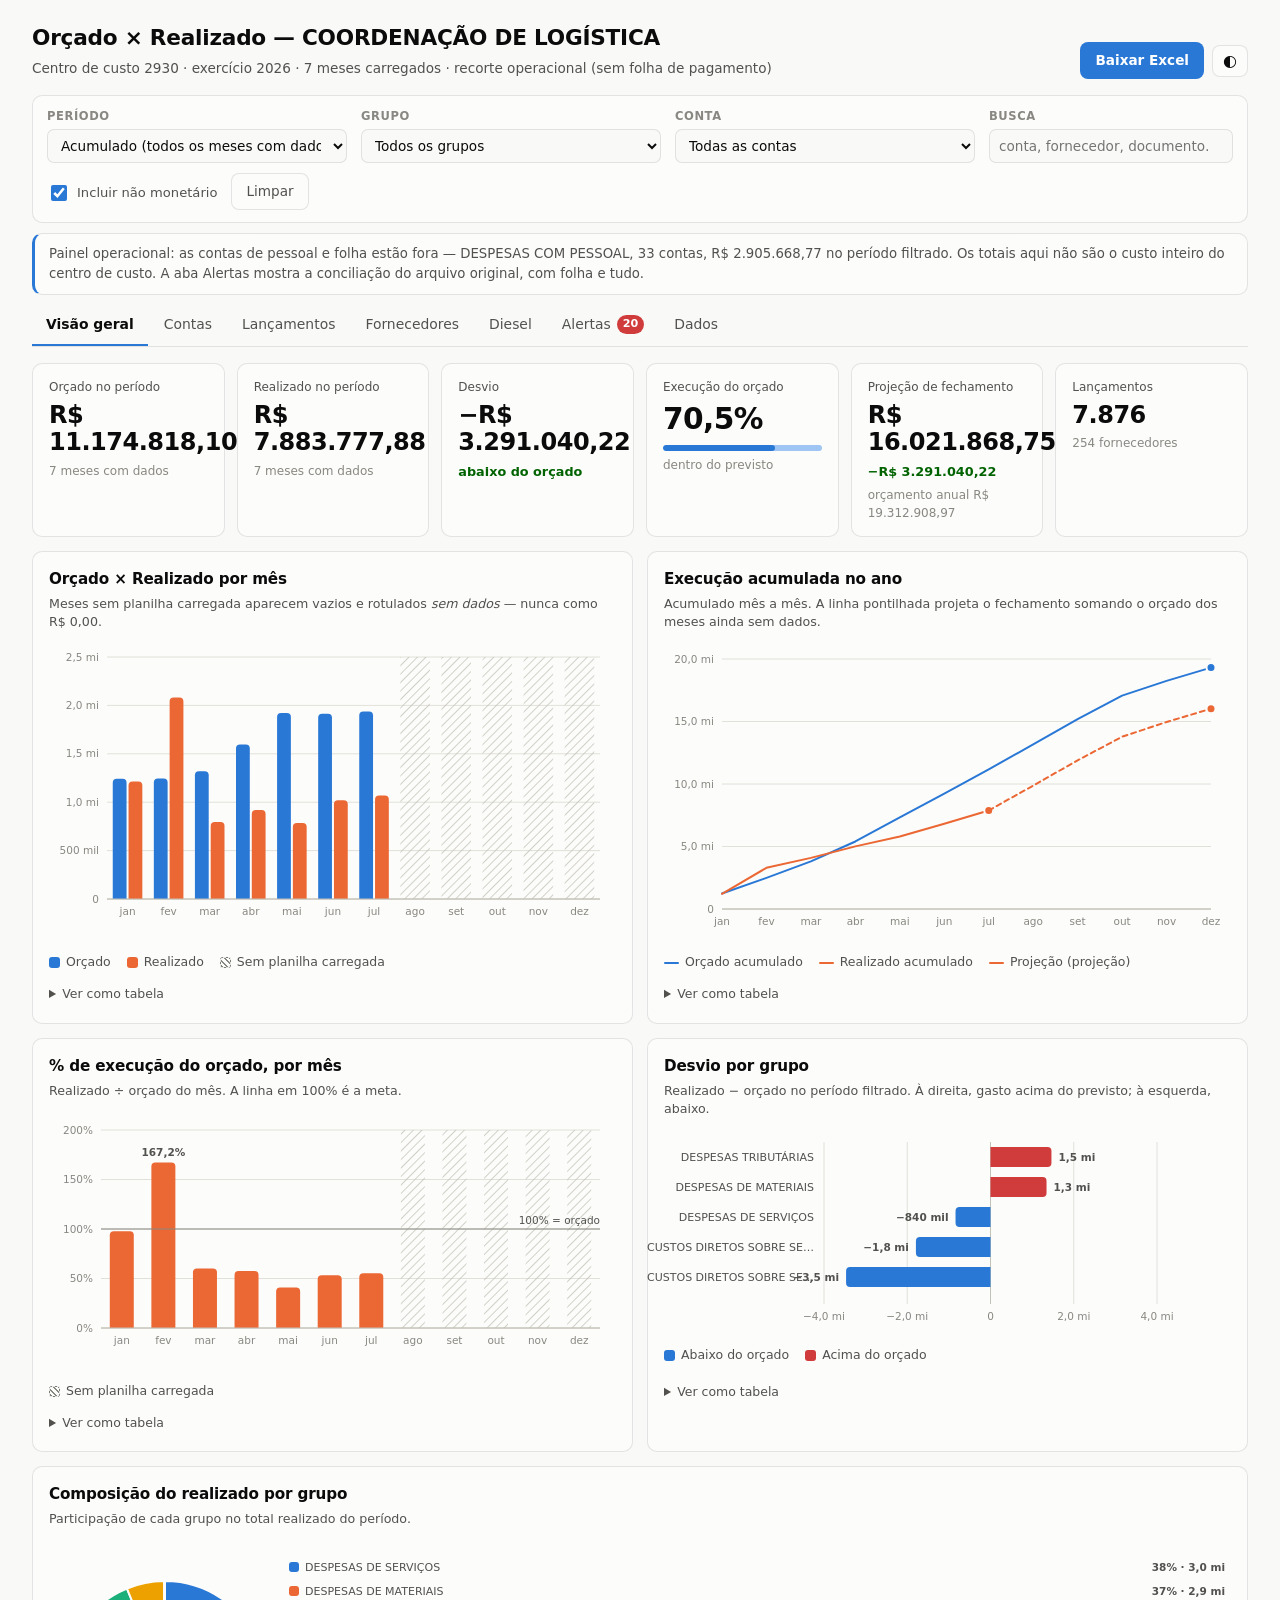
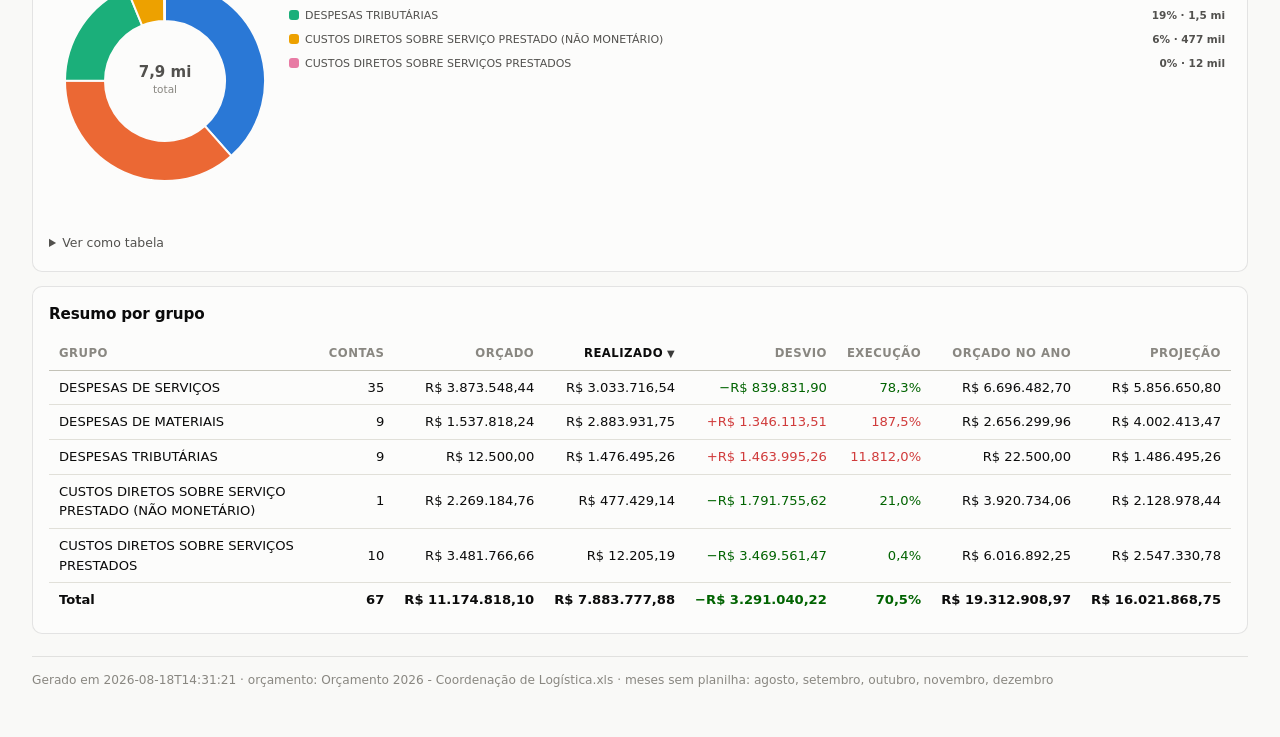
==== dashboard-completo.html @ 4af87758 "first commit" ====
<!doctype html>
<html lang="pt-BR">
<head>
<meta charset="utf-8">
<meta name="viewport" content="width=device-width, initial-scale=1">
<title>Orçado × Realizado — Coordenação de Logística</title>
<style>
/* ==========================================================================
   Dashboard Orçado × Realizado — CC 2930
   Paleta validada com o validador de dataviz (categórico 6 slots, claro e
   escuro). Não trocar hex sem revalidar: a ORDEM dos slots é o mecanismo de
   segurança para daltonismo, não escolha estética.
   ========================================================================== */

/* -------------------------------------------------- tokens: claro (base) */
:root {
  color-scheme: light;

  --superficie:        #fcfcfb;   /* superfície do gráfico / cartão */
  --plano:             #f9f9f7;   /* plano da página */
  --tinta:             #0b0b0b;
  --tinta-2:           #52514e;
  --tinta-fraca:       #898781;
  --grade:             #e1e0d9;
  --eixo:              #c3c2b7;
  --borda:             rgba(11, 11, 11, 0.10);
  --realce:            rgba(11, 11, 11, 0.04);

  /* categórico — ordem fixa, nunca ciclada */
  --serie-1: #2a78d6;   /* azul     — Orçado */
  --serie-2: #eb6834;   /* laranja  — Realizado */
  --serie-3: #1baf7a;   /* água */
  --serie-4: #eda100;   /* amarelo */
  --serie-5: #e87ba4;   /* magenta */
  --serie-6: #008300;   /* verde */

  /* divergente: azul (abaixo do orçado) ↔ vermelho (acima), cinza no meio */
  --div-frio-forte:  #184f95;
  --div-frio:        #2a78d6;
  --div-frio-fraco:  #9ec5f4;
  --div-neutro:      #f0efec;
  --div-quente-fraco:#f0a3a3;
  --div-quente:      #d03b3b;
  --div-quente-forte:#8f2020;

  /* status — fixo, nunca tematizado, sempre com ícone + rótulo */
  --bom:      #0ca30c;
  --atencao:  #fab219;
  --serio:    #ec835a;
  --critico:  #d03b3b;
  --texto-bom: #006300;

  --raio: 10px;
  --sans: system-ui, -apple-system, "Segoe UI", sans-serif;
}

/* -------------------------------------------------- tokens: escuro */
/* Passos próprios para a superfície escura — não é inversão automática. */
@media (prefers-color-scheme: dark) {
  :root:not([data-theme="light"]) {
    color-scheme: dark;

    --superficie:  #1a1a19;
    --plano:       #0d0d0d;
    --tinta:       #ffffff;
    --tinta-2:     #c3c2b7;
    --tinta-fraca: #898781;
    --grade:       #2c2c2a;
    --eixo:        #383835;
    --borda:       rgba(255, 255, 255, 0.10);
    --realce:      rgba(255, 255, 255, 0.06);

    --serie-1: #3987e5;
    --serie-2: #d95926;
    --serie-3: #199e70;
    --serie-4: #c98500;
    --serie-5: #d55181;
    --serie-6: #008300;

    --div-frio-forte:  #86b6ef;
    --div-frio:        #3987e5;
    --div-frio-fraco:  #184f95;
    --div-neutro:      #383835;
    --div-quente-fraco:#7a2626;
    --div-quente:      #d03b3b;
    --div-quente-forte:#f0a3a3;

    --texto-bom: #0ca30c;
  }
}

:root[data-theme="dark"] {
  color-scheme: dark;

  --superficie:  #1a1a19;
  --plano:       #0d0d0d;
  --tinta:       #ffffff;
  --tinta-2:     #c3c2b7;
  --tinta-fraca: #898781;
  --grade:       #2c2c2a;
  --eixo:        #383835;
  --borda:       rgba(255, 255, 255, 0.10);
  --realce:      rgba(255, 255, 255, 0.06);

  --serie-1: #3987e5;
  --serie-2: #d95926;
  --serie-3: #199e70;
  --serie-4: #c98500;
  --serie-5: #d55181;
  --serie-6: #008300;

  --div-frio-forte:  #86b6ef;
  --div-frio:        #3987e5;
  --div-frio-fraco:  #184f95;
  --div-neutro:      #383835;
  --div-quente-fraco:#7a2626;
  --div-quente:      #d03b3b;
  --div-quente-forte:#f0a3a3;

  --texto-bom: #0ca30c;
}

/* -------------------------------------------------- base */
* { box-sizing: border-box; }

html { -webkit-text-size-adjust: 100%; }

body {
  margin: 0;
  padding: 0 clamp(12px, 3vw, 32px) 48px;
  background: var(--plano);
  color: var(--tinta);
  font-family: var(--sans);
  font-size: 15px;
  line-height: 1.5;
}

h1, h2, h3 { margin: 0; font-weight: 600; letter-spacing: -0.01em; }
h1 { font-size: 1.35rem; }
h2 { font-size: 0.95rem; }

code {
  font-family: ui-monospace, "Cascadia Code", Consolas, monospace;
  font-size: 0.88em;
  background: var(--realce);
  padding: 0.1em 0.35em;
  border-radius: 4px;
}

/* -------------------------------------------------- topo */
.topo {
  display: flex;
  align-items: flex-end;
  justify-content: space-between;
  gap: 16px;
  flex-wrap: wrap;
  padding: 22px 0 16px;
}

.subtitulo {
  margin: 4px 0 0;
  color: var(--tinta-2);
  font-size: 0.85rem;
}

.topo-acoes { display: flex; gap: 8px; align-items: center; }

/* -------------------------------------------------- botões */
.botao {
  font: inherit;
  font-size: 0.85rem;
  padding: 7px 14px;
  border-radius: 8px;
  border: 1px solid var(--borda);
  background: var(--superficie);
  color: var(--tinta);
  cursor: pointer;
  transition: background 0.12s, border-color 0.12s;
}
.botao:hover { background: var(--realce); }
.botao:focus-visible { outline: 2px solid var(--serie-1); outline-offset: 2px; }

.botao-primario {
  background: var(--serie-1);
  border-color: transparent;
  color: #fff;
  font-weight: 550;
}
.botao-primario:hover { filter: brightness(1.08); background: var(--serie-1); }

.botao-discreto { color: var(--tinta-2); }

.botao-icone {
  padding: 7px 10px;
  font-size: 1rem;
  line-height: 1;
}

/* -------------------------------------------------- filtros: uma linha, acima de tudo */
.filtros {
  display: flex;
  flex-wrap: wrap;
  align-items: flex-end;
  gap: 10px 14px;
  padding: 12px 14px;
  background: var(--superficie);
  border: 1px solid var(--borda);
  border-radius: var(--raio);
  margin-bottom: 10px;
}

.filtro { display: flex; flex-direction: column; gap: 4px; min-width: 0; }

.filtro > span {
  font-size: 0.72rem;
  text-transform: uppercase;
  letter-spacing: 0.05em;
  color: var(--tinta-fraca);
  font-weight: 600;
}

.filtro select,
.filtro input[type="search"] {
  font: inherit;
  font-size: 0.85rem;
  padding: 6px 9px;
  min-height: 34px;
  border-radius: 7px;
  border: 1px solid var(--borda);
  background: var(--plano);
  color: var(--tinta);
  max-width: 300px;
}
.filtro select:focus-visible,
.filtro input:focus-visible { outline: 2px solid var(--serie-1); outline-offset: 1px; }

.filtro-busca { flex: 1 1 200px; }
.filtro-busca input { width: 100%; max-width: none; }

.filtro-caixa {
  flex-direction: row;
  align-items: center;
  gap: 7px;
  min-height: 34px;
  cursor: pointer;
}
.filtro-caixa span {
  text-transform: none;
  letter-spacing: 0;
  font-size: 0.82rem;
  font-weight: 450;
  color: var(--tinta-2);
}
.filtro-caixa input { width: 16px; height: 16px; accent-color: var(--serie-1); }

.aviso-filtro {
  margin: 0 0 10px;
  padding: 8px 12px;
  border-radius: 8px;
  border: 1px solid var(--borda);
  border-left: 3px solid var(--atencao);
  background: var(--superficie);
  color: var(--tinta-2);
  font-size: 0.82rem;
}

/* -------------------------------------------------- abas */
.abas {
  display: flex;
  gap: 2px;
  overflow-x: auto;
  border-bottom: 1px solid var(--borda);
  margin-bottom: 16px;
  scrollbar-width: thin;
}

.aba {
  font: inherit;
  font-size: 0.87rem;
  padding: 9px 14px;
  border: none;
  border-bottom: 2px solid transparent;
  background: none;
  color: var(--tinta-2);
  cursor: pointer;
  white-space: nowrap;
  display: inline-flex;
  align-items: center;
  gap: 6px;
}
.aba:hover { color: var(--tinta); background: var(--realce); }
.aba[aria-selected="true"] {
  color: var(--tinta);
  font-weight: 600;
  border-bottom-color: var(--serie-1);
}
.aba:focus-visible { outline: 2px solid var(--serie-1); outline-offset: -2px; }

.pilula {
  font-size: 0.7rem;
  font-weight: 600;
  padding: 1px 6px;
  border-radius: 999px;
  background: var(--critico);
  color: #fff;
  line-height: 1.5;
}
.pilula:empty { display: none; }

/* -------------------------------------------------- cartões e grade */
.grade { display: grid; gap: 14px; margin-bottom: 14px; }
.grade-2 { grid-template-columns: repeat(auto-fit, minmax(420px, 1fr)); }

@media (max-width: 900px) {
  .grade-2 { grid-template-columns: 1fr; }
}

.cartao {
  margin: 0 0 14px;
  padding: 16px;
  background: var(--superficie);
  border: 1px solid var(--borda);
  border-radius: var(--raio);
  min-width: 0;
}
.grade .cartao { margin-bottom: 0; }
.cartao-largo { grid-column: 1 / -1; }

.cartao figcaption { margin-bottom: 12px; }

.legenda-texto {
  margin: 4px 0 0;
  color: var(--tinta-2);
  font-size: 0.79rem;
  line-height: 1.45;
}

.nota {
  margin: 0 0 14px;
  padding: 10px 14px;
  border-radius: var(--raio);
  border: 1px solid var(--borda);
  border-left: 3px solid var(--atencao);
  background: var(--superficie);
  color: var(--tinta-2);
  font-size: 0.83rem;
}

/* -------------------------------------------------- KPIs */
.kpis {
  display: grid;
  grid-template-columns: repeat(auto-fit, minmax(178px, 1fr));
  gap: 12px;
  margin-bottom: 14px;
}

.kpi {
  padding: 14px 16px;
  background: var(--superficie);
  border: 1px solid var(--borda);
  border-radius: var(--raio);
}

.kpi-rotulo {
  font-size: 0.75rem;
  color: var(--tinta-2);
  margin-bottom: 6px;
}

/* figuras proporcionais em número grande — tabular-nums só em colunas */
.kpi-valor {
  font-size: 1.5rem;
  font-weight: 600;
  letter-spacing: -0.02em;
  line-height: 1.15;
}
.kpi-valor .unidade { font-size: 0.72em; font-weight: 500; color: var(--tinta-2); }

.kpi-nota { font-size: 0.75rem; color: var(--tinta-fraca); margin-top: 5px; }

.kpi-delta { font-size: 0.8rem; font-weight: 600; margin-top: 5px; }
.kpi-delta.bom  { color: var(--texto-bom); }
.kpi-delta.ruim { color: var(--critico); }

.kpi-destaque .kpi-valor { font-size: 1.85rem; }

.kpis-compacto .kpi-valor { font-size: 1.25rem; }

/* medidor: trilha é passo mais claro da mesma rampa */
.medidor {
  margin-top: 9px;
  height: 6px;
  border-radius: 999px;
  background: var(--div-frio-fraco);
  overflow: hidden;
}
.medidor > i {
  display: block;
  height: 100%;
  border-radius: 999px;
  background: var(--serie-1);
}
.medidor.acima > i { background: var(--critico); }

/* -------------------------------------------------- gráficos */
.grafico { width: 100%; min-height: 240px; }
.grafico svg { display: block; width: 100%; height: auto; overflow: visible; }
.grafico-alto { min-height: 420px; }

.g-titulo-eixo { font-size: 10px; fill: var(--tinta-fraca); }
.g-tick { font-size: 10.5px; fill: var(--tinta-fraca); }
.g-tick-forte { font-size: 10.5px; fill: var(--tinta-2); }
.g-valor { font-size: 10.5px; fill: var(--tinta-2); font-weight: 600; }
.g-rotulo { font-size: 11px; fill: var(--tinta-2); }

/* grade e eixos: hairline sólido, um passo fora da superfície, recessivos */
.g-grade { stroke: var(--grade); stroke-width: 1; }
.g-eixo  { stroke: var(--eixo);  stroke-width: 1; }
.g-meta  { stroke: var(--tinta-fraca); stroke-width: 1; }

.g-marca { transition: opacity 0.1s; }
.g-alvo { cursor: pointer; }
.g-alvo:hover .g-marca,
.g-alvo:focus-visible .g-marca { opacity: 0.78; }
.g-alvo:focus-visible { outline: 2px solid var(--serie-1); outline-offset: 1px; }

/* legenda: retângulo para barras/áreas, traço para linhas */
.g-legenda {
  display: flex;
  flex-wrap: wrap;
  gap: 6px 16px;
  margin-top: 10px;
  font-size: 0.78rem;
  color: var(--tinta-2);
}
.g-legenda-item { display: inline-flex; align-items: center; gap: 6px; }
.g-legenda-marca { width: 11px; height: 11px; border-radius: 3px; flex: none; }
.g-legenda-marca.linha { height: 2px; width: 15px; border-radius: 2px; }
.g-legenda-marca.hachura {
  background-image: repeating-linear-gradient(45deg,
    var(--tinta-fraca) 0 1.5px, transparent 1.5px 4px);
  border: 1px solid var(--borda);
}

.g-vazio {
  display: grid;
  place-items: center;
  min-height: 200px;
  color: var(--tinta-fraca);
  font-size: 0.85rem;
  text-align: center;
}

/* -------------------------------------------------- tooltip */
.dica {
  position: fixed;
  z-index: 50;
  pointer-events: none;
  opacity: 0;
  transition: opacity 0.1s;
  max-width: 300px;
  padding: 8px 11px;
  border-radius: 8px;
  border: 1px solid var(--borda);
  background: var(--superficie);
  color: var(--tinta);
  box-shadow: 0 4px 16px rgba(0, 0, 0, 0.16);
  font-size: 0.8rem;
  line-height: 1.45;
}
.dica.visivel { opacity: 1; }
.dica-titulo {
  font-weight: 600;
  margin-bottom: 4px;
  color: var(--tinta);
}
.dica-linha {
  display: flex;
  align-items: baseline;
  gap: 7px;
  white-space: nowrap;
}
/* valor lidera, rótulo segue */
.dica-valor {
  font-weight: 600;
  font-variant-numeric: tabular-nums;
  color: var(--tinta);
}
.dica-serie { color: var(--tinta-2); font-size: 0.94em; }
.dica-chave { width: 13px; height: 2px; border-radius: 2px; flex: none; }
.dica-nota { color: var(--tinta-fraca); font-size: 0.92em; margin-top: 3px; }

/* -------------------------------------------------- tabelas */
.tabela-rolagem { overflow-x: auto; max-width: 100%; }

table.dados {
  width: 100%;
  border-collapse: collapse;
  font-size: 0.82rem;
}

table.dados th,
table.dados td {
  padding: 7px 10px;
  text-align: left;
  border-bottom: 1px solid var(--grade);
  white-space: nowrap;
}

table.dados thead th {
  position: sticky;
  top: 0;
  z-index: 1;
  background: var(--superficie);
  border-bottom: 1px solid var(--eixo);
  font-size: 0.73rem;
  text-transform: uppercase;
  letter-spacing: 0.04em;
  color: var(--tinta-fraca);
  font-weight: 600;
}

table.dados th.ordenavel { cursor: pointer; user-select: none; }
table.dados th.ordenavel:hover { color: var(--tinta); }
table.dados th.ordenada { color: var(--tinta); }
table.dados th .seta { font-size: 0.85em; opacity: 0.8; }

table.dados td.num,
table.dados th.num {
  text-align: right;
  font-variant-numeric: tabular-nums;
}

table.dados td.texto { white-space: normal; min-width: 190px; }

table.dados tbody tr:hover { background: var(--realce); }

table.dados tr.grupo td { font-weight: 600; background: var(--realce); }
table.dados tfoot td {
  font-weight: 600;
  border-top: 1px solid var(--eixo);
  border-bottom: none;
  background: var(--superficie);
}

.acima { color: var(--critico); }
.abaixo { color: var(--texto-bom); }
.neutro { color: var(--tinta-fraca); }

.marca-status { display: inline-flex; align-items: center; gap: 5px; white-space: nowrap; }
.marca-status::before { font-size: 0.9em; line-height: 1; }
.marca-status.ok    { color: var(--texto-bom); }
.marca-status.ok::before { content: "✓"; }
.marca-status.falha { color: var(--critico); }
.marca-status.falha::before { content: "✕"; }
.marca-status.aviso { color: var(--serio); }
.marca-status.aviso::before { content: "▲"; }

.vazio-tabela {
  padding: 20px;
  text-align: center;
  color: var(--tinta-fraca);
  font-size: 0.85rem;
}

/* -------------------------------------------------- tabela alternativa (relevo de contraste) */
.tabela-alternativa { margin-top: 10px; }
.tabela-alternativa > summary {
  cursor: pointer;
  font-size: 0.78rem;
  color: var(--tinta-2);
  padding: 3px 0;
}
.tabela-alternativa > summary:hover { color: var(--tinta); }
.tabela-alternativa[open] > summary { margin-bottom: 8px; }
.tabela-alternativa .tabela-rolagem { max-height: 320px; overflow-y: auto; }

/* -------------------------------------------------- paginação */
.paginacao {
  display: flex;
  align-items: center;
  gap: 8px;
  flex-wrap: wrap;
  margin-top: 12px;
  font-size: 0.8rem;
  color: var(--tinta-2);
}
.paginacao button {
  font: inherit;
  font-size: 0.8rem;
  padding: 4px 10px;
  border-radius: 6px;
  border: 1px solid var(--borda);
  background: var(--plano);
  color: var(--tinta);
  cursor: pointer;
}
.paginacao button:hover:not(:disabled) { background: var(--realce); }
.paginacao button:disabled { opacity: 0.45; cursor: default; }

/* -------------------------------------------------- upload */
.area-solta {
  display: grid;
  place-items: center;
  gap: 4px;
  padding: 30px 20px;
  border: 2px dashed var(--eixo);
  border-radius: var(--raio);
  background: var(--plano);
  cursor: pointer;
  text-align: center;
  transition: border-color 0.12s, background 0.12s;
}
.area-solta p { margin: 0; }
.area-solta:hover,
.area-solta:focus-visible,
.area-solta.ativa {
  border-color: var(--serie-1);
  background: var(--realce);
  outline: none;
}

.retorno { margin-top: 12px; display: grid; gap: 7px; }
.retorno:empty { display: none; }

.retorno-item {
  padding: 8px 12px;
  border-radius: 8px;
  border: 1px solid var(--borda);
  border-left: 3px solid var(--eixo);
  background: var(--plano);
  font-size: 0.82rem;
}
.retorno-item.ok    { border-left-color: var(--bom); }
.retorno-item.falha { border-left-color: var(--critico); }
.retorno-item.aviso { border-left-color: var(--atencao); }

.acoes-linha { display: flex; gap: 8px; flex-wrap: wrap; margin-top: 12px; }

.passos { margin: 0; padding-left: 20px; color: var(--tinta-2); font-size: 0.85rem; }
.passos li { margin-bottom: 6px; }

/* -------------------------------------------------- rodapé */
.rodape {
  margin-top: 22px;
  padding-top: 14px;
  border-top: 1px solid var(--borda);
  color: var(--tinta-fraca);
  font-size: 0.76rem;
}

/* -------------------------------------------------- impressão / forced-colors */
@media print {
  body { background: #fff; padding: 0; }
  .filtros, .abas, .topo-acoes, .paginacao, .area-solta, .acoes-linha { display: none; }
  .cartao { break-inside: avoid; border-color: #ccc; }
  section[hidden] { display: none !important; }
}

@media (forced-colors: active) {
  .cartao, .kpi, .filtros { border: 1px solid CanvasText; }
  .g-marca { forced-color-adjust: none; }
}

@media (prefers-reduced-motion: reduce) {
  * { transition: none !important; }
}

/* nota fixa do recorte operacional — precisa ser lida, não ignorada */
.nota-recorte {
  border-left-color: var(--serie-1);
  margin-bottom: 10px;
}

</style>
</head>
<body>

<header class="topo">
  <div class="topo-texto">
    <h1 id="titulo">Orçado × Realizado</h1>
    <p class="subtitulo" id="subtitulo">Carregando…</p>
  </div>
  <div class="topo-acoes">
    <button type="button" id="btn-excel" class="botao botao-primario">Baixar Excel</button>
    <button type="button" id="btn-tema" class="botao botao-icone" aria-label="Alternar tema claro/escuro" title="Alternar tema">◐</button>
  </div>
</header>

<!-- Uma única linha de filtros, acima de tudo o que ela recorta. -->
<div class="filtros" role="group" aria-label="Filtros">
  <label class="filtro">
    <span>Período</span>
    <select id="f-periodo"></select>
  </label>
  <label class="filtro">
    <span>Grupo</span>
    <select id="f-grupo"><option value="">Todos os grupos</option></select>
  </label>
  <label class="filtro">
    <span>Conta</span>
    <select id="f-conta"><option value="">Todas as contas</option></select>
  </label>
  <label class="filtro filtro-busca">
    <span>Busca</span>
    <input type="search" id="f-busca" placeholder="conta, fornecedor, documento…">
  </label>
  <label class="filtro filtro-caixa">
    <input type="checkbox" id="f-nao-monetario" checked>
    <span>Incluir não monetário</span>
  </label>
  <button type="button" id="btn-limpar" class="botao botao-discreto">Limpar</button>
</div>

<p class="nota nota-recorte" id="nota-recorte" hidden></p>
<p class="aviso-filtro" id="aviso-filtro" hidden></p>

<nav class="abas" role="tablist" aria-label="Seções do dashboard">
  <button role="tab" class="aba" id="aba-visao" aria-controls="painel-visao" aria-selected="true">Visão geral</button>
  <button role="tab" class="aba" id="aba-contas" aria-controls="painel-contas" aria-selected="false">Contas</button>
  <button role="tab" class="aba" id="aba-lancamentos" aria-controls="painel-lancamentos" aria-selected="false">Lançamentos</button>
  <button role="tab" class="aba" id="aba-fornecedores" aria-controls="painel-fornecedores" aria-selected="false">Fornecedores</button>
  <button role="tab" class="aba" id="aba-diesel" aria-controls="painel-diesel" aria-selected="false">Diesel</button>
  <button role="tab" class="aba" id="aba-alertas" aria-controls="painel-alertas" aria-selected="false">Alertas <span class="pilula" id="pilula-alertas"></span></button>
  <button role="tab" class="aba" id="aba-dados" aria-controls="painel-dados" aria-selected="false">Dados</button>
</nav>

<main>

<!-- ───────────────────────────── VISÃO GERAL ───────────────────────────── -->
<section role="tabpanel" id="painel-visao" aria-labelledby="aba-visao">
  <div class="kpis" id="kpis"></div>

  <div class="grade grade-2">
    <figure class="cartao">
      <figcaption>
        <h2>Orçado × Realizado por mês</h2>
        <p class="legenda-texto">Meses sem planilha carregada aparecem vazios e rotulados <em>sem dados</em> — nunca como R$ 0,00.</p>
      </figcaption>
      <div class="grafico" id="g-mensal"></div>
      <details class="tabela-alternativa"><summary>Ver como tabela</summary><div id="t-g-mensal"></div></details>
    </figure>

    <figure class="cartao">
      <figcaption>
        <h2>Execução acumulada no ano</h2>
        <p class="legenda-texto">Acumulado mês a mês. A linha pontilhada projeta o fechamento somando o orçado dos meses ainda sem dados.</p>
      </figcaption>
      <div class="grafico" id="g-acumulado"></div>
      <details class="tabela-alternativa"><summary>Ver como tabela</summary><div id="t-g-acumulado"></div></details>
    </figure>

    <figure class="cartao">
      <figcaption>
        <h2>% de execução do orçado, por mês</h2>
        <p class="legenda-texto">Realizado ÷ orçado do mês. A linha em 100% é a meta.</p>
      </figcaption>
      <div class="grafico" id="g-execucao"></div>
      <details class="tabela-alternativa"><summary>Ver como tabela</summary><div id="t-g-execucao"></div></details>
    </figure>

    <figure class="cartao">
      <figcaption>
        <h2>Desvio por grupo</h2>
        <p class="legenda-texto">Realizado − orçado no período filtrado. À direita, gasto acima do previsto; à esquerda, abaixo.</p>
      </figcaption>
      <div class="grafico" id="g-desvio-grupo"></div>
      <details class="tabela-alternativa"><summary>Ver como tabela</summary><div id="t-g-desvio-grupo"></div></details>
    </figure>

    <figure class="cartao cartao-largo">
      <figcaption>
        <h2>Composição do realizado por grupo</h2>
        <p class="legenda-texto">Participação de cada grupo no total realizado do período.</p>
      </figcaption>
      <div class="grafico" id="g-composicao"></div>
      <details class="tabela-alternativa"><summary>Ver como tabela</summary><div id="t-g-composicao"></div></details>
    </figure>
  </div>

  <figure class="cartao">
    <figcaption><h2>Resumo por grupo</h2></figcaption>
    <div class="tabela-rolagem" id="t-grupos"></div>
  </figure>
</section>

<!-- ───────────────────────────── CONTAS ───────────────────────────── -->
<section role="tabpanel" id="painel-contas" aria-labelledby="aba-contas" hidden>
  <div class="grade grade-2">
    <figure class="cartao">
      <figcaption>
        <h2>Maiores contas: realizado × orçado</h2>
        <p class="legenda-texto">As 15 contas com maior realizado no período.</p>
      </figcaption>
      <div class="grafico" id="g-top-contas"></div>
      <details class="tabela-alternativa"><summary>Ver como tabela</summary><div id="t-g-top-contas"></div></details>
    </figure>

    <figure class="cartao">
      <figcaption>
        <h2>Concentração do gasto (Pareto)</h2>
        <p class="legenda-texto">Participação de cada conta e o acumulado — mostra quantas contas explicam a maior parte do gasto.</p>
      </figcaption>
      <div class="grafico" id="g-pareto"></div>
      <details class="tabela-alternativa"><summary>Ver como tabela</summary><div id="t-g-pareto"></div></details>
    </figure>
  </div>

  <figure class="cartao">
    <figcaption>
      <h2>Execução mês a mês, por conta</h2>
      <p class="legenda-texto">Realizado ÷ orçado de cada mês. Azul abaixo do orçado, vermelho acima, cinza claro sem movimento; hachurado quando o mês não tem planilha.</p>
    </figcaption>
    <div class="grafico grafico-alto" id="g-heatmap"></div>
  </figure>

  <figure class="cartao">
    <figcaption>
      <h2>Orçado × Realizado por conta</h2>
      <p class="legenda-texto">Relatório principal. Clique no cabeçalho para ordenar.</p>
    </figcaption>
    <div class="tabela-rolagem" id="t-contas"></div>
  </figure>
</section>

<!-- ───────────────────────────── LANÇAMENTOS ───────────────────────────── -->
<section role="tabpanel" id="painel-lancamentos" aria-labelledby="aba-lancamentos" hidden>
  <div class="kpis kpis-compacto" id="kpis-lancamentos"></div>

  <div class="grade grade-2">
    <figure class="cartao">
      <figcaption>
        <h2>Lançamentos por tipo de documento</h2>
        <p class="legenda-texto">Valor por origem do lançamento no ERP.</p>
      </figcaption>
      <div class="grafico" id="g-tipos"></div>
      <details class="tabela-alternativa"><summary>Ver como tabela</summary><div id="t-g-tipos"></div></details>
    </figure>

    <figure class="cartao">
      <figcaption>
        <h2>Valor lançado por dia</h2>
        <p class="legenda-texto">Concentração ao longo do período — normalmente revela as datas de fechamento.</p>
      </figcaption>
      <div class="grafico" id="g-por-dia"></div>
      <details class="tabela-alternativa"><summary>Ver como tabela</summary><div id="t-g-por-dia"></div></details>
    </figure>
  </div>

  <figure class="cartao">
    <figcaption>
      <h2>Maiores lançamentos individuais</h2>
    </figcaption>
    <div class="tabela-rolagem" id="t-maiores-lancamentos"></div>
  </figure>

  <figure class="cartao">
    <figcaption>
      <h2>Lançamentos detalhados</h2>
      <p class="legenda-texto" id="contagem-lancamentos"></p>
    </figcaption>
    <div class="tabela-rolagem" id="t-lancamentos"></div>
    <div class="paginacao" id="paginacao-lancamentos"></div>
  </figure>
</section>

<!-- ───────────────────────────── FORNECEDORES ───────────────────────────── -->
<section role="tabpanel" id="painel-fornecedores" aria-labelledby="aba-fornecedores" hidden>
  <div class="kpis kpis-compacto" id="kpis-fornecedores"></div>

  <div class="grade grade-2">
    <figure class="cartao">
      <figcaption>
        <h2>Maiores fornecedores</h2>
        <p class="legenda-texto">Os 15 fornecedores com maior valor no período.</p>
      </figcaption>
      <div class="grafico" id="g-top-fornecedores"></div>
      <details class="tabela-alternativa"><summary>Ver como tabela</summary><div id="t-g-top-fornecedores"></div></details>
    </figure>

    <figure class="cartao">
      <figcaption>
        <h2>Concentração de fornecedores (Pareto)</h2>
        <p class="legenda-texto">Quantos fornecedores concentram a maior parte do valor pago.</p>
      </figcaption>
      <div class="grafico" id="g-pareto-fornecedores"></div>
      <details class="tabela-alternativa"><summary>Ver como tabela</summary><div id="t-g-pareto-fornecedores"></div></details>
    </figure>
  </div>

  <figure class="cartao">
    <figcaption><h2>Fornecedores</h2></figcaption>
    <div class="tabela-rolagem" id="t-fornecedores"></div>
  </figure>
</section>

<!-- ───────────────────────────── DIESEL ───────────────────────────── -->
<section role="tabpanel" id="painel-diesel" aria-labelledby="aba-diesel" hidden>
  <p class="nota" id="nota-diesel" hidden></p>
  <div class="kpis kpis-compacto" id="kpis-diesel"></div>

  <div class="grade grade-2">
    <figure class="cartao">
      <figcaption>
        <h2>Litros atendidos por mês</h2>
        <p class="legenda-texto">Cada requisição entra no mês do seu atendimento.</p>
      </figcaption>
      <div class="grafico" id="g-litros"></div>
      <details class="tabela-alternativa"><summary>Ver como tabela</summary><div id="t-g-litros"></div></details>
    </figure>

    <figure class="cartao">
      <figcaption>
        <h2>Custo por litro</h2>
        <p class="legenda-texto">Realizado de combustível (Óleo Diesel + Combustível) ÷ litros atendidos. Só nos meses que têm as duas informações.</p>
      </figcaption>
      <div class="grafico" id="g-preco-litro"></div>
      <details class="tabela-alternativa"><summary>Ver como tabela</summary><div id="t-g-preco-litro"></div></details>
    </figure>
  </div>

  <figure class="cartao">
    <figcaption><h2>Requisições de diesel</h2></figcaption>
    <div class="tabela-rolagem" id="t-diesel"></div>
    <div class="paginacao" id="paginacao-diesel"></div>
  </figure>
</section>

<!-- ───────────────────────────── ALERTAS ───────────────────────────── -->
<section role="tabpanel" id="painel-alertas" aria-labelledby="aba-alertas" hidden>
  <figure class="cartao">
    <figcaption>
      <h2>Realizado sem orçamento</h2>
      <p class="legenda-texto">Contas com gasto no período e nenhum valor orçado para os mesmos meses.</p>
    </figcaption>
    <div class="tabela-rolagem" id="t-sem-orcamento"></div>
  </figure>

  <figure class="cartao">
    <figcaption>
      <h2>Orçado sem realizado</h2>
      <p class="legenda-texto">Contas com orçamento reservado e execução praticamente nula — costuma indicar gasto classificado em outra conta.</p>
    </figcaption>
    <div class="tabela-rolagem" id="t-sem-realizado"></div>
  </figure>

  <figure class="cartao">
    <figcaption>
      <h2>Acima do orçado</h2>
      <p class="legenda-texto">Contas que passaram de 100% do orçado do período, ordenadas pelo excesso em reais.</p>
    </figcaption>
    <div class="tabela-rolagem" id="t-acima"></div>
  </figure>

  <figure class="cartao">
    <figcaption>
      <h2>Maior variação entre meses</h2>
      <p class="legenda-texto">Diferença entre o maior e o menor mês de cada conta, entre os meses com dados.</p>
    </figcaption>
    <div class="tabela-rolagem" id="t-variacao"></div>
  </figure>

  <figure class="cartao">
    <figcaption>
      <h2>Qualidade dos dados</h2>
      <p class="legenda-texto">Conciliação de cada planilha: total do centro de custo × soma das contas × soma dos lançamentos.</p>
    </figcaption>
    <div class="tabela-rolagem" id="t-qualidade"></div>
  </figure>
</section>

<!-- ───────────────────────────── DADOS ───────────────────────────── -->
<section role="tabpanel" id="painel-dados" aria-labelledby="aba-dados" hidden>
  <figure class="cartao">
    <figcaption>
      <h2>Adicionar planilhas</h2>
      <p class="legenda-texto">
        Arraste os <code>.xlsx</code> de <strong>inversão gerencial</strong> ou de <strong>consumo de diesel</strong>.
        Eles entram na análise na hora e ficam salvos neste navegador.
        Para que quem abrir o link também veja, coloque o arquivo em <code>planilhas/</code>,
        rode <code>python atualizar.py</code> e publique.
      </p>
    </figcaption>
    <div class="area-solta" id="area-solta" tabindex="0" role="button"
         aria-label="Selecionar planilhas para adicionar">
      <p><strong>Arraste aqui</strong> ou clique para escolher os arquivos</p>
      <p class="legenda-texto">Somente <code>.xlsx</code>. O orçamento (<code>.xls</code>) é lido pelo script <code>atualizar.py</code>.</p>
      <input type="file" id="entrada-arquivo" accept=".xlsx" multiple hidden>
    </div>
    <div id="retorno-upload" class="retorno" aria-live="polite"></div>
  </figure>

  <figure class="cartao">
    <figcaption>
      <h2>Planilhas carregadas</h2>
    </figcaption>
    <div class="tabela-rolagem" id="t-arquivos"></div>
    <div class="acoes-linha">
      <button type="button" id="btn-limpar-enviados" class="botao botao-discreto">Remover todos os arquivos enviados</button>
      <button type="button" id="btn-baixar-dados" class="botao botao-discreto">Baixar dados.js (para publicar)</button>
    </div>
  </figure>

  <figure class="cartao">
    <figcaption>
      <h2>Como publicar no GitHub Pages</h2>
    </figcaption>
    <ol class="passos">
      <li>Coloque as novas planilhas em <code>planilhas/inversoes/</code> (ou <code>planilhas/diesel/</code>).</li>
      <li>Rode <code>python atualizar.py</code>. Ele confere a conciliação e regrava <code>js/dados.js</code>.</li>
      <li><code>git add -A &amp;&amp; git commit -m "dados de agosto" &amp;&amp; git push</code>.</li>
      <li>No GitHub: <em>Settings → Pages → Source: branch main, pasta / (root)</em>.</li>
    </ol>
  </figure>
</section>

</main>

<footer class="rodape">
  <span id="rodape-texto"></span>
</footer>

<div class="dica" id="dica" role="tooltip" aria-hidden="true"></div>

<script>
// Gerado por atualizar.py — não edite à mão.
// 2026-08-18T14:31:21
window.DADOS = {"centroCusto":{"codigo":"2930","nome":"COORDENAÇÃO DE LOGÍSTICA"},"ano":2026,"arquivoOrcamento":"Orçamento 2026 - Coordenação de Logística.xls","grupos":[{"codigo":280,"nome":"CUSTOS DIRETOS SOBRE SERVIÇOS PRESTADOS","ordem":0,"naoMonetario":false},{"codigo":1650,"nome":"CUSTOS DIRETOS SOBRE SERVIÇO PRESTADO (NÃO MONETÁRIO)","ordem":1,"naoMonetario":true},{"codigo":710,"nome":"DESPESAS DE SERVIÇOS","ordem":3,"naoMonetario":false},{"codigo":1120,"nome":"DESPESAS DE MATERIAIS","ordem":4,"naoMonetario":false},{"codigo":1230,"nome":"DESPESAS FINANCEIRAS","ordem":5,"naoMonetario":false},{"codigo":1310,"nome":"DESPESAS TRIBUTÁRIAS","ordem":6,"naoMonetario":false}],"recorte":{"grupos":[410],"nomesGrupos":["DESPESAS COM PESSOAL"],"contas":[420,430,440,450,460,470,480,490,500,510,520,530,540,550,560,570,580,590,600,610,620,630,640,650,660,670,680,690,1360,1370,1460,1770,1860],"mantidas":[]},"contas":[{"cta":300,"nome":"Aluguel máquinas e equipamentos terceiro","grupo":280,"ordem":19,"naoMonetaria":false,"orcado":[0.0,0.0,0.0,0.0,0.0,0.0,0.0,0.0,0.0,0.0,0.0,0.0]},{"cta":310,"nome":"Combustível (BPF, Gasolina e Álcool)","grupo":280,"ordem":20,"naoMonetaria":false,"orcado":[0.0,0.0,0.0,0.0,0.0,0.0,0.0,0.0,0.0,0.0,0.0,0.0]},{"cta":320,"nome":"Conservação de obras","grupo":280,"ordem":21,"naoMonetaria":false,"orcado":[0.0,0.0,0.0,0.0,0.0,0.0,0.0,0.0,0.0,0.0,0.0,0.0]},{"cta":330,"nome":"Fretes e carretos","grupo":280,"ordem":22,"naoMonetaria":false,"orcado":[0.0,0.0,0.0,0.0,0.0,0.0,0.0,0.0,0.0,0.0,0.0,0.0]},{"cta":340,"nome":"Insumos","grupo":280,"ordem":23,"naoMonetaria":false,"orcado":[350.0,0.0,0.0,0.0,0.0,350.0,350.0,350.0,350.0,350.0,350.0,350.0]},{"cta":350,"nome":"Lubrificantes","grupo":280,"ordem":24,"naoMonetaria":false,"orcado":[100.0,300.0,100.0,200.0,200.0,200.0,200.0,200.0,200.0,200.0,200.0,200.0]},{"cta":360,"nome":"Material betuminoso","grupo":280,"ordem":25,"naoMonetaria":false,"orcado":[0.0,0.0,0.0,0.0,0.0,0.0,0.0,0.0,0.0,0.0,0.0,0.0]},{"cta":370,"nome":"Material técnico aplicado","grupo":280,"ordem":26,"naoMonetaria":false,"orcado":[0.0,0.0,0.0,0.0,0.0,0.0,0.0,0.0,0.0,0.0,0.0,0.0]},{"cta":380,"nome":"Óleo diesel","grupo":280,"ordem":27,"naoMonetaria":false,"orcado":[382781.8,381579.56,406649.56,501048.02,590771.29,600642.35,615944.08,624129.18,624129.18,589679.49,365493.52,328944.22]},{"cta":390,"nome":"Placas de sinalização","grupo":280,"ordem":28,"naoMonetaria":false,"orcado":[0.0,0.0,0.0,0.0,0.0,0.0,0.0,0.0,0.0,0.0,0.0,0.0]},{"cta":290,"nome":"Aluguel máquinas e equipamentos próprio (não monetária)","grupo":1650,"ordem":29,"naoMonetaria":true,"orcado":[249640.3,248856.23,265206.23,326770.45,385285.62,391723.27,401702.66,407040.77,407040.77,384573.58,238365.34,214528.84]},{"cta":730,"nome":"Água e esgoto","grupo":710,"ordem":65,"naoMonetaria":false,"orcado":[0.0,0.0,0.0,0.0,0.0,0.0,0.0,0.0,0.0,0.0,0.0,0.0]},{"cta":740,"nome":"Aluguel de veículos","grupo":710,"ordem":66,"naoMonetaria":false,"orcado":[0.0,0.0,0.0,0.0,0.0,0.0,0.0,0.0,0.0,0.0,0.0,0.0]},{"cta":750,"nome":"Aluguel e condomínio","grupo":710,"ordem":67,"naoMonetaria":false,"orcado":[0.0,0.0,0.0,0.0,0.0,0.0,0.0,0.0,0.0,0.0,0.0,0.0]},{"cta":760,"nome":"Aluguel de equipamentos","grupo":710,"ordem":68,"naoMonetaria":false,"orcado":[320.0,320.0,320.0,320.0,320.0,320.0,320.0,320.0,320.0,320.0,320.0,320.0]},{"cta":770,"nome":"Assessoria contábil","grupo":710,"ordem":69,"naoMonetaria":false,"orcado":[0.0,0.0,0.0,0.0,0.0,0.0,0.0,0.0,0.0,0.0,0.0,0.0]},{"cta":790,"nome":"Assessoria e informática","grupo":710,"ordem":71,"naoMonetaria":false,"orcado":[0.0,0.0,0.0,0.0,0.0,0.0,0.0,0.0,0.0,0.0,0.0,0.0]},{"cta":800,"nome":"Assessoria jurídica","grupo":710,"ordem":72,"naoMonetaria":false,"orcado":[0.0,0.0,0.0,0.0,0.0,0.0,0.0,0.0,0.0,0.0,0.0,0.0]},{"cta":820,"nome":"Combustível","grupo":710,"ordem":74,"naoMonetaria":false,"orcado":[216354.93,215675.4,229845.4,283201.05,333914.21,339493.5,348142.3,352768.67,352768.67,333297.1,206583.3,185925.0]},{"cta":830,"nome":"Condução e transporte de pessoal","grupo":710,"ordem":75,"naoMonetaria":false,"orcado":[0.0,0.0,0.0,0.0,0.0,0.0,0.0,0.0,0.0,0.0,0.0,0.0]},{"cta":840,"nome":"Cópias, encadernações e impressos","grupo":710,"ordem":76,"naoMonetaria":false,"orcado":[0.0,0.0,0.0,0.0,0.0,0.0,0.0,0.0,0.0,0.0,0.0,0.0]},{"cta":850,"nome":"Correios e malotes","grupo":710,"ordem":77,"naoMonetaria":false,"orcado":[0.0,0.0,0.0,0.0,0.0,0.0,0.0,0.0,0.0,0.0,0.0,0.0]},{"cta":860,"nome":"Cursos e treinamentos","grupo":710,"ordem":78,"naoMonetaria":false,"orcado":[0.0,2000.0,0.0,0.0,2000.0,2000.0,2000.0,2000.0,2000.0,2000.0,2000.0,2000.0]},{"cta":870,"nome":"Despesas judiciais e cartoriais","grupo":710,"ordem":79,"naoMonetaria":false,"orcado":[350.0,150.0,350.0,300.0,300.0,300.0,300.0,300.0,300.0,300.0,300.0,300.0]},{"cta":880,"nome":"Donativos e contribuições","grupo":710,"ordem":80,"naoMonetaria":false,"orcado":[0.0,0.0,0.0,0.0,0.0,0.0,0.0,0.0,0.0,0.0,0.0,0.0]},{"cta":890,"nome":"Energia elétrica","grupo":710,"ordem":81,"naoMonetaria":false,"orcado":[500.0,500.0,500.0,500.0,500.0,500.0,500.0,500.0,500.0,500.0,500.0,500.0]},{"cta":900,"nome":"Estacionamento","grupo":710,"ordem":82,"naoMonetaria":false,"orcado":[0.0,0.0,0.0,0.0,0.0,0.0,0.0,0.0,0.0,0.0,0.0,0.0]},{"cta":910,"nome":"Eventos e festividades","grupo":710,"ordem":83,"naoMonetaria":false,"orcado":[0.0,0.0,0.0,0.0,0.0,0.0,0.0,0.0,0.0,0.0,0.0,0.0]},{"cta":930,"nome":"Fretes e carretos","grupo":710,"ordem":85,"naoMonetaria":false,"orcado":[0.0,0.0,0.0,0.0,0.0,0.0,0.0,0.0,0.0,0.0,0.0,0.0]},{"cta":940,"nome":"Lanches e refeições","grupo":710,"ordem":86,"naoMonetaria":false,"orcado":[2500.0,2500.0,2500.0,2500.0,2500.0,2500.0,2500.0,2500.0,2500.0,2500.0,2500.0,2500.0]},{"cta":950,"nome":"Lavagens e lubrificações","grupo":710,"ordem":87,"naoMonetaria":false,"orcado":[1000.0,1000.0,1000.0,1000.0,1000.0,1000.0,1000.0,1000.0,1000.0,1000.0,1000.0,1000.0]},{"cta":960,"nome":"Manutenção de equipamentos","grupo":710,"ordem":88,"naoMonetaria":false,"orcado":[0.0,0.0,0.0,0.0,0.0,0.0,0.0,0.0,0.0,0.0,0.0,0.0]},{"cta":970,"nome":"Manutenção de máquinas e veículos","grupo":710,"ordem":89,"naoMonetaria":false,"orcado":[166426.87,165904.16,176804.16,217846.96,256857.08,261148.85,267801.77,271360.51,271360.51,256382.39,158910.23,143019.23]},{"cta":980,"nome":"Manutenção de prédios e benfeitoriais","grupo":710,"ordem":90,"naoMonetaria":false,"orcado":[0.0,0.0,0.0,0.0,0.0,0.0,0.0,0.0,0.0,0.0,0.0,0.0]},{"cta":990,"nome":"Multa de veículos","grupo":710,"ordem":91,"naoMonetaria":false,"orcado":[4000.0,4000.0,4000.0,4000.0,4000.0,4000.0,4000.0,4000.0,4000.0,4000.0,4000.0,4000.0]},{"cta":1000,"nome":"Passagens (Aérea,Terrestre,Marítima)","grupo":710,"ordem":92,"naoMonetaria":false,"orcado":[0.0,0.0,0.0,0.0,0.0,0.0,0.0,0.0,0.0,0.0,0.0,0.0]},{"cta":1010,"nome":"Prestação de serviços pessoa física","grupo":710,"ordem":93,"naoMonetaria":false,"orcado":[2314.67,2314.67,2314.67,2314.67,2314.67,2314.67,2314.67,2314.67,2314.67,2314.67,2314.67,2314.67]},{"cta":1020,"nome":"Prestação de serviços pessoa jurídica","grupo":710,"ordem":94,"naoMonetaria":false,"orcado":[37231.02,42609.23,43379.35,27546.02,73524.13,35369.25,11432.65,34857.25,72358.78,42356.25,24389.56,24389.56]},{"cta":1030,"nome":"Propaganda e publicidade","grupo":710,"ordem":95,"naoMonetaria":false,"orcado":[0.0,0.0,0.0,0.0,0.0,0.0,0.0,0.0,0.0,0.0,0.0,0.0]},{"cta":1040,"nome":"Segurança e vigilância","grupo":710,"ordem":96,"naoMonetaria":false,"orcado":[0.0,0.0,0.0,0.0,0.0,0.0,0.0,0.0,0.0,0.0,0.0,0.0]},{"cta":1050,"nome":"Seguro de edificações","grupo":710,"ordem":97,"naoMonetaria":false,"orcado":[0.0,0.0,0.0,0.0,0.0,0.0,0.0,0.0,0.0,0.0,0.0,0.0]},{"cta":1060,"nome":"Seguro de máquinas e veículos","grupo":710,"ordem":98,"naoMonetaria":false,"orcado":[1500.0,1500.0,1500.0,1500.0,1500.0,1500.0,1500.0,1500.0,1500.0,1500.0,1500.0,1500.0]},{"cta":1070,"nome":"Softwares - licença e manutenção","grupo":710,"ordem":99,"naoMonetaria":false,"orcado":[1878.25,1878.25,1878.25,1878.25,1878.25,1878.25,1878.25,1878.25,1878.25,1878.25,1878.25,1878.25]},{"cta":1080,"nome":"Telecomunicações","grupo":710,"ordem":100,"naoMonetaria":false,"orcado":[878.53,878.53,878.53,878.53,878.53,878.53,878.53,878.53,878.53,878.53,878.53,878.53]},{"cta":1090,"nome":"Transporte / deslocamentos","grupo":710,"ordem":101,"naoMonetaria":false,"orcado":[50.0,50.0,50.0,50.0,50.0,50.0,50.0,50.0,50.0,50.0,50.0,50.0]},{"cta":1100,"nome":"Viagens e estadias","grupo":710,"ordem":102,"naoMonetaria":false,"orcado":[1200.0,1200.0,1200.0,1200.0,1200.0,1200.0,1200.0,1200.0,1200.0,1200.0,1200.0,1200.0]},{"cta":1130,"nome":"Brindes","grupo":1120,"ordem":103,"naoMonetaria":false,"orcado":[0.0,0.0,0.0,0.0,0.0,0.0,0.0,0.0,0.0,0.0,0.0,0.0]},{"cta":1140,"nome":"Ferramentas","grupo":1120,"ordem":104,"naoMonetaria":false,"orcado":[500.0,500.0,500.0,500.0,500.0,500.0,500.0,500.0,500.0,500.0,500.0,500.0]},{"cta":1150,"nome":"Material de consumo e auxiliar","grupo":1120,"ordem":105,"naoMonetaria":false,"orcado":[1111.25,1111.25,1111.25,1111.25,1111.25,1111.25,1111.25,1111.25,1111.25,1111.25,1111.25,1111.25]},{"cta":1160,"nome":"Material de escritório","grupo":1120,"ordem":106,"naoMonetaria":false,"orcado":[500.0,500.0,500.0,500.0,500.0,500.0,500.0,500.0,500.0,500.0,500.0,500.0]},{"cta":1170,"nome":"Material de informática","grupo":1120,"ordem":107,"naoMonetaria":false,"orcado":[1700.0,200.0,200.0,500.0,500.0,500.0,500.0,500.0,500.0,500.0,500.0,500.0]},{"cta":1180,"nome":"Material de limpeza, higiene e copa","grupo":1120,"ordem":108,"naoMonetaria":false,"orcado":[500.0,500.0,500.0,500.0,500.0,500.0,500.0,500.0,500.0,500.0,500.0,500.0]},{"cta":1190,"nome":"Material elétrico","grupo":1120,"ordem":109,"naoMonetaria":false,"orcado":[378.52,378.52,378.52,378.52,378.52,378.52,378.52,378.52,378.52,378.52,378.52,378.52]},{"cta":1200,"nome":"Peças, acessórios e pneus","grupo":1120,"ordem":110,"naoMonetaria":false,"orcado":[166426.87,165904.16,176804.16,217846.96,256857.08,261148.85,267801.77,271360.51,271360.51,256382.39,158910.23,143019.23]},{"cta":1210,"nome":"Utensílios de pequeno valor","grupo":1120,"ordem":111,"naoMonetaria":false,"orcado":[0.0,0.0,0.0,0.0,0.0,0.0,0.0,0.0,0.0,0.0,0.0,0.0]},{"cta":1260,"nome":"Juros / encargos","grupo":1230,"ordem":114,"naoMonetaria":false,"orcado":[0.0,0.0,0.0,0.0,0.0,0.0,0.0,0.0,0.0,0.0,0.0,0.0]},{"cta":1280,"nome":"Multas diversas","grupo":1230,"ordem":116,"naoMonetaria":false,"orcado":[0.0,0.0,0.0,0.0,0.0,0.0,0.0,0.0,0.0,0.0,0.0,0.0]},{"cta":1290,"nome":"Tarifas bancárias","grupo":1230,"ordem":117,"naoMonetaria":false,"orcado":[0.0,0.0,0.0,0.0,0.0,0.0,0.0,0.0,0.0,0.0,0.0,0.0]},{"cta":1320,"nome":"Alvará e taxas","grupo":1310,"ordem":118,"naoMonetaria":false,"orcado":[1300.0,2100.0,2100.0,1500.0,1500.0,2000.0,2000.0,2000.0,2000.0,2000.0,2000.0,2000.0]},{"cta":1330,"nome":"Associação de classe","grupo":1310,"ordem":119,"naoMonetaria":false,"orcado":[0.0,0.0,0.0,0.0,0.0,0.0,0.0,0.0,0.0,0.0,0.0,0.0]},{"cta":1350,"nome":"Cofins","grupo":1310,"ordem":121,"naoMonetaria":false,"orcado":[0.0,0.0,0.0,0.0,0.0,0.0,0.0,0.0,0.0,0.0,0.0,0.0]},{"cta":1380,"nome":"Contribuição social","grupo":1310,"ordem":124,"naoMonetaria":false,"orcado":[0.0,0.0,0.0,0.0,0.0,0.0,0.0,0.0,0.0,0.0,0.0,0.0]},{"cta":1400,"nome":"ICMS","grupo":1310,"ordem":126,"naoMonetaria":false,"orcado":[0.0,0.0,0.0,0.0,0.0,0.0,0.0,0.0,0.0,0.0,0.0,0.0]},{"cta":1430,"nome":"IPTU","grupo":1310,"ordem":129,"naoMonetaria":false,"orcado":[0.0,0.0,0.0,0.0,0.0,0.0,0.0,0.0,0.0,0.0,0.0,0.0]},{"cta":1440,"nome":"IPVA / Licenciamento de veículos","grupo":1310,"ordem":130,"naoMonetaria":false,"orcado":[0.0,0.0,0.0,0.0,0.0,0.0,0.0,0.0,0.0,0.0,0.0,0.0]},{"cta":1470,"nome":"ISS","grupo":1310,"ordem":131,"naoMonetaria":false,"orcado":[0.0,0.0,0.0,0.0,0.0,0.0,0.0,0.0,0.0,0.0,0.0,0.0]},{"cta":1500,"nome":"PIS","grupo":1310,"ordem":134,"naoMonetaria":false,"orcado":[0.0,0.0,0.0,0.0,0.0,0.0,0.0,0.0,0.0,0.0,0.0,0.0]}],"meses":[{"totalOperacional":1214084.35,"totalPessoal":450712.69,"mes":1,"ano":2026,"inicio":"2026-01-01","fim":"2026-01-31","arquivo":"2930 - 01 2026 DETALHADO .xlsx","layout":"A","origem":"base","totalRealizado":1664797.04,"orcadoRelatorio":-0.0,"conciliado":true,"somaContas":1664797.04,"somaLancamentos":1664797.04,"realizado":{"300":0.0,"310":0.0,"320":0.0,"330":0.0,"340":0.0,"350":1743.56,"360":0.0,"370":0.0,"380":0.0,"390":0.0,"290":100710.0,"730":0.0,"740":44000.0,"750":0.0,"760":2176.96,"770":0.0,"790":0.0,"800":0.0,"820":297486.54,"830":0.0,"840":0.0,"850":40.0,"860":0.0,"870":0.0,"880":0.0,"890":578.37,"900":0.0,"910":0.0,"930":0.0,"940":1867.99,"950":200.0,"960":7222.94,"970":177553.42,"980":0.0,"990":1901.71,"1000":125.0,"1010":860.0,"1020":77481.12,"1030":0.0,"1040":0.0,"1050":0.0,"1060":5251.86,"1070":721.0,"1080":0.0,"1090":0.0,"1100":218.0,"1130":0.0,"1140":0.0,"1150":151.5,"1160":0.0,"1170":0.0,"1180":1313.86,"1190":0.0,"1200":459457.76,"1210":0.0,"1260":0.0,"1280":0.0,"1290":0.0,"1320":1404.38,"1330":0.0,"1350":0.0,"1380":0.0,"1400":0.0,"1430":0.0,"1440":31618.38,"1470":0.0,"1500":0.0}},{"totalOperacional":2080774.25,"totalPessoal":408746.77,"mes":2,"ano":2026,"inicio":"2026-02-01","fim":"2026-02-28","arquivo":"2930 - 02 2026 detalhado .xlsx","layout":"A","origem":"base","totalRealizado":2489521.02,"orcadoRelatorio":-0.0,"conciliado":true,"somaContas":2489521.02,"somaLancamentos":2489521.02,"realizado":{"300":0.0,"310":0.0,"320":0.0,"330":0.0,"340":0.0,"350":33.31,"360":0.0,"370":0.0,"380":0.0,"390":0.0,"290":1994.48,"730":0.0,"740":0.0,"750":0.0,"760":1632.72,"770":0.0,"790":0.0,"800":0.0,"820":182292.45,"830":0.0,"840":0.0,"850":0.0,"860":0.0,"870":0.0,"880":0.0,"890":0.0,"900":0.0,"910":0.0,"930":967.62,"940":3414.0,"950":380.0,"960":4325.0,"970":121789.72,"980":0.0,"990":872.56,"1000":0.0,"1010":4516.09,"1020":29357.31,"1030":0.0,"1040":0.0,"1050":0.0,"1060":0.0,"1070":721.0,"1080":395.12,"1090":0.0,"1100":0.0,"1130":0.0,"1140":0.0,"1150":41.8,"1160":0.0,"1170":2811.9,"1180":752.89,"1190":0.0,"1200":315702.69,"1210":0.0,"1260":0.0,"1280":0.0,"1290":0.0,"1320":24708.39,"1330":0.0,"1350":0.0,"1380":0.0,"1400":0.0,"1430":0.0,"1440":1384065.2,"1470":0.0,"1500":0.0}},{"totalOperacional":795212.47,"totalPessoal":417646.92,"mes":3,"ano":2026,"inicio":"2026-03-01","fim":"2026-03-31","arquivo":"2930 - 03 2026 detalhado .xlsx","layout":"A","origem":"base","totalRealizado":1212859.39,"orcadoRelatorio":-0.0,"conciliado":true,"somaContas":1212859.39,"somaLancamentos":1212859.39,"realizado":{"300":0.0,"310":0.0,"320":0.0,"330":0.0,"340":0.0,"350":0.0,"360":0.0,"370":0.0,"380":0.0,"390":7650.0,"290":0.0,"730":0.0,"740":0.0,"750":0.0,"760":0.0,"770":0.0,"790":0.0,"800":0.0,"820":162541.44,"830":0.0,"840":0.0,"850":0.0,"860":0.0,"870":0.0,"880":0.0,"890":1703.06,"900":0.0,"910":0.0,"930":1554.67,"940":2056.96,"950":0.0,"960":14791.56,"970":149776.99,"980":0.0,"990":339.71,"1000":0.0,"1010":0.0,"1020":50342.99,"1030":0.0,"1040":0.0,"1050":0.0,"1060":1370.02,"1070":721.0,"1080":540.82,"1090":0.0,"1100":2042.0,"1130":0.0,"1140":0.0,"1150":280.0,"1160":0.0,"1170":245.0,"1180":503.0,"1190":0.0,"1200":395126.78,"1210":294.09,"1260":0.0,"1280":0.0,"1290":0.0,"1320":1560.06,"1330":0.0,"1350":0.0,"1380":0.0,"1400":0.0,"1430":0.0,"1440":1772.32,"1470":0.0,"1500":0.0}},{"totalOperacional":918175.6,"totalPessoal":377508.8,"mes":4,"ano":2026,"inicio":"2026-04-01","fim":"2026-04-30","arquivo":"2930 - 04 2026 detalhado .xlsx","layout":"A","origem":"base","totalRealizado":1295684.4,"orcadoRelatorio":-0.0,"conciliado":true,"somaContas":1295684.4,"somaLancamentos":1295684.4,"realizado":{"300":0.0,"310":0.0,"320":0.0,"330":0.0,"340":0.0,"350":702.32,"360":0.0,"370":0.0,"380":0.0,"390":0.0,"290":79741.76,"730":0.0,"740":0.0,"750":0.0,"760":0.0,"770":0.0,"790":0.0,"800":0.0,"820":50976.97,"830":0.0,"840":0.0,"850":0.0,"860":0.0,"870":0.0,"880":0.0,"890":840.27,"900":0.0,"910":336.0,"930":235.27,"940":3123.01,"950":0.0,"960":5135.0,"970":185185.64,"980":0.0,"990":2712.39,"1000":0.0,"1010":4505.77,"1020":46875.57,"1030":0.0,"1040":0.0,"1050":0.0,"1060":536.9,"1070":721.0,"1080":456.12,"1090":0.0,"1100":0.0,"1130":0.0,"1140":0.0,"1150":0.0,"1160":0.0,"1170":0.0,"1180":118.7,"1190":0.0,"1200":519972.12,"1210":0.0,"1260":0.0,"1280":0.0,"1290":0.0,"1320":274.44,"1330":0.0,"1350":0.0,"1380":0.0,"1400":0.0,"1430":0.0,"1440":15726.35,"1470":0.0,"1500":0.0}},{"totalOperacional":785425.86,"totalPessoal":372581.62,"mes":5,"ano":2026,"inicio":"2026-05-01","fim":"2026-05-31","arquivo":"2930 - 05 2026 detalhado .xlsx","layout":"A","origem":"base","totalRealizado":1158007.48,"orcadoRelatorio":-0.0,"conciliado":true,"somaContas":1158007.48,"somaLancamentos":1158007.48,"realizado":{"300":0.0,"310":0.0,"320":0.0,"330":0.0,"340":0.0,"350":426.0,"360":0.0,"370":0.0,"380":0.0,"390":0.0,"290":9345.64,"730":0.0,"740":0.0,"750":0.0,"760":0.0,"770":0.0,"790":0.0,"800":0.0,"820":259047.96,"830":0.0,"840":0.0,"850":0.0,"860":0.0,"870":0.0,"880":0.0,"890":0.0,"900":0.0,"910":0.0,"930":0.0,"940":1698.9,"950":420.0,"960":2680.0,"970":126406.32,"980":139.5,"990":0.0,"1000":0.0,"1010":60.0,"1020":55139.7,"1030":0.0,"1040":0.0,"1050":0.0,"1060":536.9,"1070":721.0,"1080":375.58,"1090":0.0,"1100":0.0,"1130":0.0,"1140":0.0,"1150":129.9,"1160":15.0,"1170":456.9,"1180":478.25,"1190":0.0,"1200":327419.54,"1210":32.9,"1260":0.0,"1280":0.0,"1290":0.0,"1320":0.0,"1330":0.0,"1350":0.0,"1380":0.0,"1400":0.0,"1430":0.0,"1440":-104.13,"1470":0.0,"1500":0.0}},{"totalOperacional":1019894.27,"totalPessoal":404318.62,"mes":6,"ano":2026,"inicio":"2026-06-01","fim":"2026-06-30","arquivo":"2930 - 06 2026 detalhado .xlsx","layout":"A","origem":"base","totalRealizado":1424212.89,"orcadoRelatorio":-0.0,"conciliado":true,"somaContas":1424212.89,"somaLancamentos":1424212.89,"realizado":{"300":0.0,"310":0.0,"320":0.0,"330":0.0,"340":0.0,"350":0.0,"360":0.0,"370":0.0,"380":0.0,"390":0.0,"290":141312.48,"730":0.0,"740":0.0,"750":0.0,"760":1836.85,"770":0.0,"790":0.0,"800":0.0,"820":162229.62,"830":0.0,"840":0.0,"850":0.0,"860":0.0,"870":0.0,"880":0.0,"890":1830.25,"900":0.0,"910":0.0,"930":570.94,"940":9580.99,"950":0.0,"960":4916.0,"970":160254.68,"980":0.0,"990":1707.33,"1000":0.0,"1010":0.0,"1020":50724.8,"1030":0.0,"1040":0.0,"1050":0.0,"1060":536.9,"1070":721.0,"1080":395.12,"1090":0.0,"1100":0.0,"1130":0.0,"1140":0.0,"1150":2740.0,"1160":0.0,"1170":0.0,"1180":599.2,"1190":0.0,"1200":465007.67,"1210":381.0,"1260":0.0,"1280":0.0,"1290":0.0,"1320":2022.54,"1330":0.0,"1350":0.0,"1380":0.0,"1400":0.0,"1430":0.0,"1440":12526.9,"1470":0.0,"1500":0.0}},{"totalOperacional":1070211.08,"totalPessoal":474153.35,"mes":7,"ano":2026,"inicio":"2026-07-01","fim":"2026-07-31","arquivo":"2930 - 07 2026 detalhado .xlsx","layout":"B","origem":"base","totalRealizado":1544364.43,"orcadoRelatorio":2312433.19,"conciliado":true,"somaContas":1544364.43,"somaLancamentos":1544364.43,"realizado":{"300":0.0,"310":0.0,"320":0.0,"330":0.0,"340":0.0,"350":1650.0,"360":0.0,"370":0.0,"380":0.0,"390":0.0,"290":144324.78,"730":0.0,"740":0.0,"750":0.0,"760":1836.85,"770":0.0,"790":0.0,"800":0.0,"820":309213.84,"830":0.0,"840":0.0,"850":0.0,"860":0.0,"870":0.0,"880":0.0,"890":797.7,"900":0.0,"910":0.0,"930":0.0,"940":1652.5,"950":500.0,"960":6350.0,"970":147972.95,"980":0.0,"990":0.0,"1000":0.0,"1010":0.0,"1020":64016.21,"1030":0.0,"1040":0.0,"1050":0.0,"1060":536.9,"1070":0.0,"1080":479.82,"1090":59.8,"1100":0.0,"1130":935.98,"1140":0.0,"1150":135.0,"1160":0.0,"1170":3649.0,"1180":486.88,"1190":0.0,"1200":384692.44,"1210":0.0,"1260":0.0,"1280":0.0,"1290":0.0,"1320":920.43,"1330":0.0,"1350":0.0,"1380":0.0,"1400":0.0,"1430":0.0,"1440":0.0,"1470":0.0,"1500":0.0}}],"lancamentos":[{"mes":1,"cta":350,"data":"2026-01-13","tipo":"C. PAGAR","doc":"497701101","fornecedor":"Tama Veiculos","historico":"","valor":581.36},{"mes":1,"cta":350,"data":"2026-01-13","tipo":"C. PAGAR","doc":"497701102","fornecedor":"Tama Veiculos","historico":"","valor":581.36},{"mes":1,"cta":350,"data":"2026-01-13","tipo":"C. PAGAR","doc":"497701103","fornecedor":"Tama Veiculos","historico":"","valor":580.84},{"mes":1,"cta":290,"data":"2026-01-31","tipo":"L.","doc":"","fornecedor":"","historico":"ALUGUEL DE EQUIPAMENTOS PRÓPRIOS","valor":100710.0},{"mes":1,"cta":740,"data":"2026-01-16","tipo":"C. PAGAR","doc":"11201","fornecedor":"Jga Engenharia","historico":"","valor":44000.0},{"mes":1,"cta":760,"data":"2026-01-08","tipo":"C. PAGAR","doc":"2322","fornecedor":"Ministério da Fazenda","historico":"","valor":21.77},{"mes":1,"cta":760,"data":"2026-01-08","tipo":"C. PAGAR","doc":"30367","fornecedor":"Ministério da Fazenda","historico":"","valor":65.31},{"mes":1,"cta":760,"data":"2026-01-08","tipo":"C. PAGAR","doc":"30368","fornecedor":"Ministério da Fazenda","historico":"","valor":14.15},{"mes":1,"cta":760,"data":"2026-01-08","tipo":"C. PAGAR","doc":"30369","fornecedor":"Ministério da Fazenda","historico":"","valor":21.77},{"mes":1,"cta":760,"data":"2026-01-08","tipo":"C. PAGAR","doc":"354954051201","fornecedor":"Ituran Servicos Ltda","historico":"","valor":2053.96},{"mes":1,"cta":820,"data":"2026-01-12","tipo":"C. PAGAR","doc":"517402821201","fornecedor":"Ticket Log","historico":"","valor":11109.63},{"mes":1,"cta":820,"data":"2026-01-12","tipo":"C. PAGAR","doc":"11151761201","fornecedor":"Raizen Combustivel S. A","historico":"","valor":9891.12},{"mes":1,"cta":820,"data":"2026-01-12","tipo":"C. PAGAR","doc":"17362641201","fornecedor":"IFOOD Brasil","historico":"","valor":4275.46},{"mes":1,"cta":820,"data":"2026-01-16","tipo":"C. PAGAR","doc":"3791741201","fornecedor":"Maxifrota","historico":"","valor":272210.33},{"mes":1,"cta":850,"data":"2026-01-09","tipo":"TESOURARIA","doc":"273","fornecedor":"","historico":"","valor":40.0},{"mes":1,"cta":890,"data":"2026-01-26","tipo":"C. PAGAR","doc":"30029434.01/26","fornecedor":"Equatorial Energia Maranhão","historico":"","valor":578.37},{"mes":1,"cta":930,"data":"2026-01-26","tipo":"C. PAGAR","doc":"11","fornecedor":"Liderança Turismo","historico":"","valor":1000.0},{"mes":1,"cta":930,"data":"2026-01-26","tipo":"C. PAGAR","doc":"449831601","fornecedor":"Liderança Turismo","historico":"","valor":-1000.0},{"mes":1,"cta":940,"data":"2026-01-29","tipo":"C. PAGAR","doc":"2351101","fornecedor":"CS Lanches e Refeicoes","historico":"","valor":1867.99},{"mes":1,"cta":950,"data":"2026-01-22","tipo":"TESOURARIA","doc":"273","fornecedor":"","historico":"","valor":200.0},{"mes":1,"cta":960,"data":"2026-01-06","tipo":"C. PAGAR","doc":"2321201","fornecedor":"R R  Pneus","historico":"","valor":300.0},{"mes":1,"cta":960,"data":"2026-01-12","tipo":"C. PAGAR","doc":"1061201","fornecedor":"Maria Raimunda Goncalves Martins","historico":"","valor":1830.0},{"mes":1,"cta":960,"data":"2026-01-13","tipo":"C. PAGAR","doc":"497701103","fornecedor":"Tama Veiculos","historico":"","valor":205.46},{"mes":1,"cta":960,"data":"2026-01-13","tipo":"C. PAGAR","doc":"497701102","fornecedor":"Tama Veiculos","historico":"","valor":205.64},{"mes":1,"cta":960,"data":"2026-01-13","tipo":"C. PAGAR","doc":"497701101","fornecedor":"Tama Veiculos","historico":"","valor":205.64},{"mes":1,"cta":960,"data":"2026-01-19","tipo":"C. PAGAR","doc":"451201","fornecedor":"57.005.921 Jamilis Mendes Machado Carvalho","historico":"","valor":4300.0},{"mes":1,"cta":960,"data":"2026-01-28","tipo":"C. PAGAR","doc":"635101101","fornecedor":"Xiru - Rodo Ar E Acessorios","historico":"","valor":76.2},{"mes":1,"cta":960,"data":"2026-01-28","tipo":"C. PAGAR","doc":"2181201","fornecedor":"Xiru - Rodo Ar E Acessorios","historico":"","valor":100.0},{"mes":1,"cta":970,"data":"2026-01-01","tipo":"C. PAGAR","doc":"97881201","fornecedor":"Maracana Acessorios","historico":"","valor":-95.0},{"mes":1,"cta":970,"data":"2026-01-01","tipo":"C. PAGAR","doc":"9788-20080","fornecedor":"Maracana Acessorios","historico":"","valor":95.0},{"mes":1,"cta":970,"data":"2026-01-01","tipo":"C. PAGAR","doc":"97911201","fornecedor":"Maracana Acessorios","historico":"","valor":-57.0},{"mes":1,"cta":970,"data":"2026-01-01","tipo":"C. PAGAR","doc":"9791-20083","fornecedor":"Maracana Acessorios","historico":"","valor":57.0},{"mes":1,"cta":970,"data":"2026-01-02","tipo":"C. PAGAR","doc":"98061201","fornecedor":"Maracana Acessorios","historico":"","valor":-190.0},{"mes":1,"cta":970,"data":"2026-01-02","tipo":"C. PAGAR","doc":"98071201","fornecedor":"Maracana Acessorios","historico":"","valor":-237.5},{"mes":1,"cta":970,"data":"2026-01-02","tipo":"C. PAGAR","doc":"98031201","fornecedor":"Maracana Acessorios","historico":"","valor":-950.0},{"mes":1,"cta":970,"data":"2026-01-02","tipo":"C. PAGAR","doc":"20105","fornecedor":"Maracana Acessorios","historico":"","valor":237.5},{"mes":1,"cta":970,"data":"2026-01-02","tipo":"C. PAGAR","doc":"20099","fornecedor":"Maracana Acessorios","historico":"","valor":950.0},{"mes":1,"cta":970,"data":"2026-01-02","tipo":"C. PAGAR","doc":"20104","fornecedor":"Maracana Acessorios","historico":"","valor":190.0},{"mes":1,"cta":970,"data":"2026-01-04","tipo":"C. PAGAR","doc":"98271201","fornecedor":"Maracana Acessorios","historico":"","valor":-190.0},{"mes":1,"cta":970,"data":"2026-01-04","tipo":"C. PAGAR","doc":"9827-20143","fornecedor":"Maracana Acessorios","historico":"","valor":190.0},{"mes":1,"cta":970,"data":"2026-01-04","tipo":"C. PAGAR","doc":"98281201","fornecedor":"Maracana Acessorios","historico":"","valor":-218.5},{"mes":1,"cta":970,"data":"2026-01-04","tipo":"C. PAGAR","doc":"9828-20145","fornecedor":"Maracana Acessorios","historico":"","valor":218.5},{"mes":1,"cta":970,"data":"2026-01-04","tipo":"C. PAGAR","doc":"98291201","fornecedor":"Maracana Acessorios","historico":"","valor":-142.5},{"mes":1,"cta":970,"data":"2026-01-04","tipo":"C. PAGAR","doc":"9829-238","fornecedor":"Maracana Acessorios","historico":"","valor":142.5},{"mes":1,"cta":970,"data":"2026-01-04","tipo":"C. PAGAR","doc":"98261201","fornecedor":"Maracana Acessorios","historico":"","valor":-142.5},{"mes":1,"cta":970,"data":"2026-01-04","tipo":"C. PAGAR","doc":"9826-20141","fornecedor":"Maracana Acessorios","historico":"","valor":142.5},{"mes":1,"cta":970,"data":"2026-01-05","tipo":"C. PAGAR","doc":"69221201","fornecedor":"Nova Hidráulica","historico":"","valor":190.0},{"mes":1,"cta":970,"data":"2026-01-05","tipo":"C. PAGAR","doc":"47111201","fornecedor":"Nipon","historico":"","valor":425.0},{"mes":1,"cta":970,"data":"2026-01-05","tipo":"C. PAGAR","doc":"47111202","fornecedor":"Nipon","historico":"","valor":425.0},{"mes":1,"cta":970,"data":"2026-01-05","tipo":"C. PAGAR","doc":"13775-12663","fornecedor":"Centertruck","historico":"","valor":1200.0},{"mes":1,"cta":970,"data":"2026-01-05","tipo":"C. PAGAR","doc":"14061201","fornecedor":"KM Tacografo","historico":"","valor":310.34},{"mes":1,"cta":970,"data":"2026-01-05","tipo":"C. PAGAR","doc":"126631201","fornecedor":"Centertruck","historico":"","valor":-1200.0},{"mes":1,"cta":970,"data":"2026-01-05","tipo":"C. PAGAR","doc":"1330091201","fornecedor":"CIPETRAN CE","historico":"","valor":457.68},{"mes":1,"cta":970,"data":"2026-01-05","tipo":"C. PAGAR","doc":"2261201","fornecedor":"Rl Servicos Personal Car","historico":"","valor":617.5},{"mes":1,"cta":970,"data":"2026-01-05","tipo":"C. PAGAR","doc":"30229","fornecedor":"Prefeitura Municipal de São Luis","historico":"","valor":32.5},{"mes":1,"cta":970,"data":"2026-01-05","tipo":"C. PAGAR","doc":"30231","fornecedor":"Ministério da Fazenda","historico":"","valor":14.4},{"mes":1,"cta":970,"data":"2026-01-05","tipo":"C. PAGAR","doc":"30232","fornecedor":"Ministério da Fazenda","historico":"","valor":3.12},{"mes":1,"cta":970,"data":"2026-01-05","tipo":"C. PAGAR","doc":"30233","fornecedor":"Ministério da Fazenda","historico":"","valor":4.8},{"mes":1,"cta":970,"data":"2026-01-05","tipo":"C. PAGAR","doc":"30397","fornecedor":"Prefeitura Municipal de São Luis","historico":"","valor":9.66},{"mes":1,"cta":970,"data":"2026-01-05","tipo":"C. PAGAR","doc":"30398","fornecedor":"Prefeitura Municipal de São Luis","historico":"","valor":10.0},{"mes":1,"cta":970,"data":"2026-01-06","tipo":"C. PAGAR","doc":"30426","fornecedor":"Prefeitura Municipal de São Luis","historico":"","valor":3.74},{"mes":1,"cta":970,"data":"2026-01-06","tipo":"C. PAGAR","doc":"30324","fornecedor":"Prefeitura Municipal de São Luis","historico":"","valor":13.58},{"mes":1,"cta":970,"data":"2026-01-06","tipo":"C. PAGAR","doc":"30330","fornecedor":"Prefeitura Municipal de São Luis","historico":"","valor":8.09},{"mes":1,"cta":970,"data":"2026-01-06","tipo":"C. PAGAR","doc":"30260","fornecedor":"Prefeitura Municipal de São Luis","historico":"","valor":9.0},{"mes":1,"cta":970,"data":"2026-01-06","tipo":"C. PAGAR","doc":"30349","fornecedor":"Prefeitura Municipal de São Luis","historico":"","valor":67.5},{"mes":1,"cta":970,"data":"2026-01-06","tipo":"C. PAGAR","doc":"30356","fornecedor":"Prefeitura Municipal de São Luis","historico":"","valor":13.0},{"mes":1,"cta":970,"data":"2026-01-06","tipo":"C. PAGAR","doc":"30388","fornecedor":"Prefeitura Municipal de São Luis","historico":"","valor":75.85},{"mes":1,"cta":970,"data":"2026-01-06","tipo":"C. PAGAR","doc":"23251201","fornecedor":"Casa do Radiador","historico":"","valor":113.26},{"mes":1,"cta":970,"data":"2026-01-06","tipo":"C. PAGAR","doc":"1411203","fornecedor":"Estrela Truck Center","historico":"","valor":-758.75},{"mes":1,"cta":970,"data":"2026-01-06","tipo":"C. PAGAR","doc":"107-141","fornecedor":"Estrela Truck Center","historico":"","valor":758.74},{"mes":1,"cta":970,"data":"2026-01-06","tipo":"C. PAGAR","doc":"1991201","fornecedor":"Estrela Truck Center","historico":"","valor":987.08},{"mes":1,"cta":970,"data":"2026-01-06","tipo":"C. PAGAR","doc":"1991202","fornecedor":"Estrela Truck Center","historico":"","valor":987.07},{"mes":1,"cta":970,"data":"2026-01-06","tipo":"C. PAGAR","doc":"1701201","fornecedor":"Mônaco Díesel","historico":"","valor":1282.5},{"mes":1,"cta":970,"data":"2026-01-06","tipo":"C. PAGAR","doc":"4621201","fornecedor":"A C Nascimento Silva Servicos Mecanicos","historico":"","valor":271.91},{"mes":1,"cta":970,"data":"2026-01-06","tipo":"C. PAGAR","doc":"4661201","fornecedor":"A C Nascimento Silva Servicos Mecanicos","historico":"","valor":456.42},{"mes":1,"cta":970,"data":"2026-01-06","tipo":"C. PAGAR","doc":"99031201","fornecedor":"Maracana Acessorios","historico":"","valor":171.0},{"mes":1,"cta":970,"data":"2026-01-06","tipo":"C. PAGAR","doc":"99411201","fornecedor":"Maracana Acessorios","historico":"","valor":247.0},{"mes":1,"cta":970,"data":"2026-01-07","tipo":"C. PAGAR","doc":"1651202","fornecedor":"Estrela Truck Center","historico":"","valor":-612.37},{"mes":1,"cta":970,"data":"2026-01-07","tipo":"C. PAGAR","doc":"130-165","fornecedor":"Estrela Truck Center","historico":"","valor":612.37},{"mes":1,"cta":970,"data":"2026-01-08","tipo":"C. PAGAR","doc":"1791202","fornecedor":"Mônaco Díesel","historico":"","valor":630.57},{"mes":1,"cta":970,"data":"2026-01-08","tipo":"C. PAGAR","doc":"1791203","fornecedor":"Mônaco Díesel","historico":"","valor":630.56},{"mes":1,"cta":970,"data":"2026-01-08","tipo":"C. PAGAR","doc":"1791204","fornecedor":"Mônaco Díesel","historico":"","valor":630.56},{"mes":1,"cta":970,"data":"2026-01-08","tipo":"C. PAGAR","doc":"1791201","fornecedor":"Mônaco Díesel","historico":"","valor":630.56},{"mes":1,"cta":970,"data":"2026-01-08","tipo":"C. PAGAR","doc":"20164-9865","fornecedor":"Maracana Acessorios","historico":"","valor":76.0},{"mes":1,"cta":970,"data":"2026-01-08","tipo":"C. PAGAR","doc":"30442","fornecedor":"Prefeitura Municipal de São Luis","historico":"","valor":132.75},{"mes":1,"cta":970,"data":"2026-01-08","tipo":"C. PAGAR","doc":"30447","fornecedor":"Prefeitura Municipal de São Luis","historico":"","valor":80.92},{"mes":1,"cta":970,"data":"2026-01-08","tipo":"C. PAGAR","doc":"30448","fornecedor":"Prefeitura Municipal de São Luis","historico":"","valor":17.34},{"mes":1,"cta":970,"data":"2026-01-08","tipo":"C. PAGAR","doc":"30450","fornecedor":"Prefeitura Municipal de São Luis","historico":"","valor":47.67},{"mes":1,"cta":970,"data":"2026-01-08","tipo":"C. PAGAR","doc":"30451","fornecedor":"Prefeitura Municipal de São Luis","historico":"","valor":43.35},{"mes":1,"cta":970,"data":"2026-01-08","tipo":"C. PAGAR","doc":"30453","fornecedor":"Prefeitura Municipal de São Luis","historico":"","valor":80.92},{"mes":1,"cta":970,"data":"2026-01-08","tipo":"C. PAGAR","doc":"30465","fornecedor":"Prefeitura Municipal de São Luis","historico":"","valor":7.5},{"mes":1,"cta":970,"data":"2026-01-08","tipo":"C. PAGAR","doc":"98651201","fornecedor":"Maracana Acessorios","historico":"","valor":-76.0},{"mes":1,"cta":970,"data":"2026-01-08","tipo":"C. PAGAR","doc":"4531201","fornecedor":"A C Nascimento Silva Servicos Mecanicos","historico":"","valor":582.66},{"mes":1,"cta":970,"data":"2026-01-08","tipo":"C. PAGAR","doc":"4501201","fornecedor":"A C Nascimento Silva Servicos Mecanicos","historico":"","valor":1602.33},{"mes":1,"cta":970,"data":"2026-01-08","tipo":"C. PAGAR","doc":"4441201","fornecedor":"A C Nascimento Silva Servicos Mecanicos","historico":"","valor":1456.65},{"mes":1,"cta":970,"data":"2026-01-08","tipo":"C. PAGAR","doc":"4451201","fornecedor":"A C Nascimento Silva Servicos Mecanicos","historico":"","valor":2719.08},{"mes":1,"cta":970,"data":"2026-01-08","tipo":"C. PAGAR","doc":"4491201","fornecedor":"A C Nascimento Silva Servicos Mecanicos","historico":"","valor":2719.08},{"mes":1,"cta":970,"data":"2026-01-08","tipo":"C. PAGAR","doc":"361201","fornecedor":"Rodobras Pecas e Acessorios","historico":"","valor":200.0},{"mes":1,"cta":970,"data":"2026-01-08","tipo":"C. PAGAR","doc":"371201","fornecedor":"Rodobras Pecas e Acessorios","historico":"","valor":400.0},{"mes":1,"cta":970,"data":"2026-01-08","tipo":"C. PAGAR","doc":"69431201","fornecedor":"Nova Hidráulica","historico":"","valor":142.5},{"mes":1,"cta":970,"data":"2026-01-08","tipo":"C. PAGAR","doc":"61201","fornecedor":"63.496.695 Sabrina Duarte Mafra","historico":"","valor":800.0},{"mes":1,"cta":970,"data":"2026-01-08","tipo":"C. PAGAR","doc":"98441201","fornecedor":"Maracana Acessorios","historico":"","valor":-294.5},{"mes":1,"cta":970,"data":"2026-01-08","tipo":"C. PAGAR","doc":"9844-20162","fornecedor":"Maracana Acessorios","historico":"","valor":294.5},{"mes":1,"cta":970,"data":"2026-01-09","tipo":"C. PAGAR","doc":"98461201","fornecedor":"Maracana Acessorios","historico":"","valor":-332.5},{"mes":1,"cta":970,"data":"2026-01-09","tipo":"C. PAGAR","doc":"9846-20181","fornecedor":"Maracana Acessorios","historico":"","valor":332.5},{"mes":1,"cta":970,"data":"2026-01-09","tipo":"C. PAGAR","doc":"98501201","fornecedor":"Maracana Acessorios","historico":"","valor":-285.0},{"mes":1,"cta":970,"data":"2026-01-09","tipo":"C. PAGAR","doc":"9850-20185","fornecedor":"Maracana Acessorios","historico":"","valor":285.0},{"mes":1,"cta":970,"data":"2026-01-09","tipo":"C. PAGAR","doc":"98661201","fornecedor":"Maracana Acessorios","historico":"","valor":-285.0},{"mes":1,"cta":970,"data":"2026-01-09","tipo":"C. PAGAR","doc":"9866-20183","fornecedor":"Maracana Acessorios","historico":"","valor":285.0},{"mes":1,"cta":970,"data":"2026-01-09","tipo":"C. PAGAR","doc":"98491201","fornecedor":"Maracana Acessorios","historico":"","valor":-114.0},{"mes":1,"cta":970,"data":"2026-01-09","tipo":"C. PAGAR","doc":"9849-20186","fornecedor":"Maracana Acessorios","historico":"","valor":114.0},{"mes":1,"cta":970,"data":"2026-01-09","tipo":"TESOURARIA","doc":"273","fornecedor":"","historico":"","valor":80.0},{"mes":1,"cta":970,"data":"2026-01-09","tipo":"TESOURARIA","doc":"273","fornecedor":"","historico":"","valor":100.0},{"mes":1,"cta":970,"data":"2026-01-09","tipo":"TESOURARIA","doc":"273","fornecedor":"","historico":"","valor":338.0},{"mes":1,"cta":970,"data":"2026-01-09","tipo":"TESOURARIA","doc":"273","fornecedor":"","historico":"","valor":90.0},{"mes":1,"cta":970,"data":"2026-01-09","tipo":"TESOURARIA","doc":"273","fornecedor":"","historico":"","valor":70.0},{"mes":1,"cta":970,"data":"2026-01-09","tipo":"TESOURARIA","doc":"273","fornecedor":"","historico":"","valor":200.0},{"mes":1,"cta":970,"data":"2026-01-10","tipo":"C. PAGAR","doc":"47221201","fornecedor":"Nipon","historico":"","valor":160.0},{"mes":1,"cta":970,"data":"2026-01-10","tipo":"C. PAGAR","doc":"239-101","fornecedor":"Casa do Caminhoneiro","historico":"","valor":485.0},{"mes":1,"cta":970,"data":"2026-01-10","tipo":"C. PAGAR","doc":"1011202","fornecedor":"Casa do Caminhoneiro","historico":"","valor":-485.0},{"mes":1,"cta":970,"data":"2026-01-11","tipo":"C. PAGAR","doc":"229-99.","fornecedor":"Casa do Caminhoneiro","historico":"","valor":193.33},{"mes":1,"cta":970,"data":"2026-01-11","tipo":"C. PAGAR","doc":"991203","fornecedor":"Casa do Caminhoneiro","historico":"","valor":-193.33},{"mes":1,"cta":970,"data":"2026-01-12","tipo":"C. PAGAR","doc":"99811201","fornecedor":"Maracana Acessorios","historico":"","valor":76.0},{"mes":1,"cta":970,"data":"2026-01-12","tipo":"C. PAGAR","doc":"99841201","fornecedor":"Maracana Acessorios","historico":"","valor":142.5},{"mes":1,"cta":970,"data":"2026-01-12","tipo":"C. PAGAR","doc":"99851201","fornecedor":"Maracana Acessorios","historico":"","valor":76.0},{"mes":1,"cta":970,"data":"2026-01-12","tipo":"C. PAGAR","doc":"99871201","fornecedor":"Maracana Acessorios","historico":"","valor":76.0},{"mes":1,"cta":970,"data":"2026-01-12","tipo":"C. PAGAR","doc":"ISS.12/2025","fornecedor":"Prefeitura Municipal de São Luis","historico":"","valor":3466.41},{"mes":1,"cta":970,"data":"2026-01-12","tipo":"C. PAGAR","doc":"39371201","fornecedor":"So Cardan","historico":"","valor":175.39},{"mes":1,"cta":970,"data":"2026-01-12","tipo":"C. PAGAR","doc":"39371202","fornecedor":"So Cardan","historico":"","valor":175.39},{"mes":1,"cta":970,"data":"2026-01-12","tipo":"C. PAGAR","doc":"331201","fornecedor":"Cardan Maranhao Freios","historico":"","valor":285.0},{"mes":1,"cta":970,"data":"2026-01-12","tipo":"C. PAGAR","doc":"341201","fornecedor":"Cardan Maranhao Freios","historico":"","valor":285.0},{"mes":1,"cta":970,"data":"2026-01-12","tipo":"C. PAGAR","doc":"311201","fornecedor":"Cardan Maranhao Freios","historico":"","valor":285.0},{"mes":1,"cta":970,"data":"2026-01-12","tipo":"C. PAGAR","doc":"321201","fornecedor":"Cardan Maranhao Freios","historico":"","valor":285.0},{"mes":1,"cta":970,"data":"2026-01-12","tipo":"C. PAGAR","doc":"30633","fornecedor":"Prefeitura Municipal de São Luis","historico":"","valor":15.0},{"mes":1,"cta":970,"data":"2026-01-12","tipo":"C. PAGAR","doc":"30634","fornecedor":"Prefeitura Municipal de São Luis","historico":"","valor":15.0},{"mes":1,"cta":970,"data":"2026-01-12","tipo":"C. PAGAR","doc":"30635","fornecedor":"Prefeitura Municipal de São Luis","historico":"","valor":15.0},{"mes":1,"cta":970,"data":"2026-01-12","tipo":"C. PAGAR","doc":"30636","fornecedor":"Prefeitura Municipal de São Luis","historico":"","valor":15.0},{"mes":1,"cta":970,"data":"2026-01-12","tipo":"C. PAGAR","doc":"30656","fornecedor":"Prefeitura Municipal de São Luis","historico":"","valor":107.1},{"mes":1,"cta":970,"data":"2026-01-12","tipo":"C. PAGAR","doc":"30659","fornecedor":"Prefeitura Municipal de São Luis","historico":"","valor":8.32},{"mes":1,"cta":970,"data":"2026-01-12","tipo":"C. PAGAR","doc":"30662","fornecedor":"Prefeitura Municipal de São Luis","historico":"","valor":263.62},{"mes":1,"cta":970,"data":"2026-01-12","tipo":"C. PAGAR","doc":"30664","fornecedor":"Prefeitura Municipal de São Luis","historico":"","valor":39.82},{"mes":1,"cta":970,"data":"2026-01-12","tipo":"C. PAGAR","doc":"30665","fornecedor":"Prefeitura Municipal de São Luis","historico":"","valor":115.96},{"mes":1,"cta":970,"data":"2026-01-12","tipo":"C. PAGAR","doc":"30666","fornecedor":"Prefeitura Municipal de São Luis","historico":"","valor":23.62},{"mes":1,"cta":970,"data":"2026-01-12","tipo":"C. PAGAR","doc":"30667","fornecedor":"Prefeitura Municipal de São Luis","historico":"","valor":21.28},{"mes":1,"cta":970,"data":"2026-01-12","tipo":"C. PAGAR","doc":"30669","fornecedor":"Prefeitura Municipal de São Luis","historico":"","valor":16.78},{"mes":1,"cta":970,"data":"2026-01-12","tipo":"C. PAGAR","doc":"30670","fornecedor":"Prefeitura Municipal de São Luis","historico":"","valor":8.32},{"mes":1,"cta":970,"data":"2026-01-12","tipo":"C. PAGAR","doc":"30671","fornecedor":"Prefeitura Municipal de São Luis","historico":"","valor":10.12},{"mes":1,"cta":970,"data":"2026-01-12","tipo":"C. PAGAR","doc":"30672","fornecedor":"Prefeitura Municipal de São Luis","historico":"","valor":31.51},{"mes":1,"cta":970,"data":"2026-01-12","tipo":"C. PAGAR","doc":"30674","fornecedor":"Prefeitura Municipal de São Luis","historico":"","valor":7.65},{"mes":1,"cta":970,"data":"2026-01-12","tipo":"C. PAGAR","doc":"30677","fornecedor":"Prefeitura Municipal de São Luis","historico":"","valor":72.27},{"mes":1,"cta":970,"data":"2026-01-12","tipo":"C. PAGAR","doc":"30679","fornecedor":"Prefeitura Municipal de São Luis","historico":"","valor":158.4},{"mes":1,"cta":970,"data":"2026-01-12","tipo":"C. PAGAR","doc":"30508","fornecedor":"Prefeitura Municipal de São Luis","historico":"","valor":4.0},{"mes":1,"cta":970,"data":"2026-01-12","tipo":"C. PAGAR","doc":"30510","fornecedor":"Prefeitura Municipal de São Luis","historico":"","valor":9.0},{"mes":1,"cta":970,"data":"2026-01-12","tipo":"C. PAGAR","doc":"30518","fornecedor":"Ministério da Fazenda","historico":"","valor":64.8},{"mes":1,"cta":970,"data":"2026-01-12","tipo":"C. PAGAR","doc":"30519","fornecedor":"Ministério da Fazenda","historico":"","valor":14.04},{"mes":1,"cta":970,"data":"2026-01-12","tipo":"C. PAGAR","doc":"30520","fornecedor":"Ministério da Fazenda","historico":"","valor":21.6},{"mes":1,"cta":970,"data":"2026-01-12","tipo":"C. PAGAR","doc":"7611201","fornecedor":"Dieseltec","historico":"","valor":1800.0},{"mes":1,"cta":970,"data":"2026-01-12","tipo":"C. PAGAR","doc":"2327","fornecedor":"Ministério da Fazenda","historico":"","valor":32.4},{"mes":1,"cta":970,"data":"2026-01-12","tipo":"C. PAGAR","doc":"28151201","fornecedor":"posto de Molas Sao Cristovao","historico":"","valor":1979.33},{"mes":1,"cta":970,"data":"2026-01-12","tipo":"C. PAGAR","doc":"28151202","fornecedor":"posto de Molas Sao Cristovao","historico":"","valor":1979.32},{"mes":1,"cta":970,"data":"2026-01-12","tipo":"C. PAGAR","doc":"28161201","fornecedor":"posto de Molas Sao Cristovao","historico":"","valor":3009.6},{"mes":1,"cta":970,"data":"2026-01-12","tipo":"C. PAGAR","doc":"28171201","fornecedor":"posto de Molas Sao Cristovao","historico":"","valor":175.75},{"mes":1,"cta":970,"data":"2026-01-12","tipo":"C. PAGAR","doc":"28191201","fornecedor":"posto de Molas Sao Cristovao","historico":"","valor":171.0},{"mes":1,"cta":970,"data":"2026-01-12","tipo":"C. PAGAR","doc":"28221201","fornecedor":"posto de Molas Sao Cristovao","historico":"","valor":2034.9},{"mes":1,"cta":970,"data":"2026-01-12","tipo":"C. PAGAR","doc":"28231201","fornecedor":"posto de Molas Sao Cristovao","historico":"","valor":2203.34},{"mes":1,"cta":970,"data":"2026-01-12","tipo":"C. PAGAR","doc":"28241201","fornecedor":"posto de Molas Sao Cristovao","historico":"","valor":145.35},{"mes":1,"cta":970,"data":"2026-01-12","tipo":"C. PAGAR","doc":"28261201","fornecedor":"posto de Molas Sao Cristovao","historico":"","valor":756.67},{"mes":1,"cta":970,"data":"2026-01-12","tipo":"C. PAGAR","doc":"28271201","fornecedor":"posto de Molas Sao Cristovao","historico":"","valor":598.5},{"mes":1,"cta":970,"data":"2026-01-12","tipo":"C. PAGAR","doc":"28281201","fornecedor":"posto de Molas Sao Cristovao","historico":"","valor":192.38},{"mes":1,"cta":970,"data":"2026-01-12","tipo":"C. PAGAR","doc":"28291201","fornecedor":"posto de Molas Sao Cristovao","historico":"","valor":318.92},{"mes":1,"cta":970,"data":"2026-01-12","tipo":"C. PAGAR","doc":"28301201","fornecedor":"posto de Molas Sao Cristovao","historico":"","valor":5008.59},{"mes":1,"cta":970,"data":"2026-01-12","tipo":"C. PAGAR","doc":"28321201","fornecedor":"posto de Molas Sao Cristovao","historico":"","valor":158.18},{"mes":1,"cta":970,"data":"2026-01-12","tipo":"C. PAGAR","doc":"28331201","fornecedor":"posto de Molas Sao Cristovao","historico":"","valor":404.42},{"mes":1,"cta":970,"data":"2026-01-12","tipo":"C. PAGAR","doc":"28341201","fornecedor":"posto de Molas Sao Cristovao","historico":"","valor":448.88},{"mes":1,"cta":970,"data":"2026-01-12","tipo":"C. PAGAR","doc":"28351201","fornecedor":"posto de Molas Sao Cristovao","historico":"","valor":983.25},{"mes":1,"cta":970,"data":"2026-01-12","tipo":"C. PAGAR","doc":"28371201","fornecedor":"posto de Molas Sao Cristovao","historico":"","valor":1373.13},{"mes":1,"cta":970,"data":"2026-01-12","tipo":"C. PAGAR","doc":"28391201","fornecedor":"posto de Molas Sao Cristovao","historico":"","valor":530.1},{"mes":1,"cta":970,"data":"2026-01-12","tipo":"C. PAGAR","doc":"28411201","fornecedor":"posto de Molas Sao Cristovao","historico":"","valor":2707.78},{"mes":1,"cta":970,"data":"2026-01-12","tipo":"C. PAGAR","doc":"28451201","fornecedor":"posto de Molas Sao Cristovao","historico":"","valor":158.18},{"mes":1,"cta":970,"data":"2026-01-12","tipo":"C. PAGAR","doc":"28511201","fornecedor":"posto de Molas Sao Cristovao","historico":"","valor":338.58},{"mes":1,"cta":970,"data":"2026-01-12","tipo":"C. PAGAR","doc":"28531201","fornecedor":"posto de Molas Sao Cristovao","historico":"","valor":320.62},{"mes":1,"cta":970,"data":"2026-01-12","tipo":"C. PAGAR","doc":"28551201","fornecedor":"posto de Molas Sao Cristovao","historico":"","valor":171.0},{"mes":1,"cta":970,"data":"2026-01-12","tipo":"C. PAGAR","doc":"28561201","fornecedor":"posto de Molas Sao Cristovao","historico":"","valor":312.08},{"mes":1,"cta":970,"data":"2026-01-12","tipo":"C. PAGAR","doc":"29557","fornecedor":"Prefeitura Municipal de São Luis","historico":"","valor":-7.5},{"mes":1,"cta":970,"data":"2026-01-12","tipo":"C. PAGAR","doc":"29558","fornecedor":"Prefeitura Municipal de São Luis","historico":"","valor":-7.5},{"mes":1,"cta":970,"data":"2026-01-12","tipo":"C. PAGAR","doc":"29563","fornecedor":"Prefeitura Municipal de São Luis","historico":"","valor":-28.68},{"mes":1,"cta":970,"data":"2026-01-12","tipo":"C. PAGAR","doc":"29569","fornecedor":"Prefeitura Municipal de São Luis","historico":"","valor":-19.84},{"mes":1,"cta":970,"data":"2026-01-12","tipo":"C. PAGAR","doc":"29570","fornecedor":"Prefeitura Municipal de São Luis","historico":"","valor":-14.88},{"mes":1,"cta":970,"data":"2026-01-12","tipo":"C. PAGAR","doc":"29576","fornecedor":"Prefeitura Municipal de São Luis","historico":"","valor":-15.34},{"mes":1,"cta":970,"data":"2026-01-12","tipo":"C. PAGAR","doc":"29577","fornecedor":"Prefeitura Municipal de São Luis","historico":"","valor":-15.34},{"mes":1,"cta":970,"data":"2026-01-12","tipo":"C. PAGAR","doc":"29578","fornecedor":"Prefeitura Municipal de São Luis","historico":"","valor":-15.34},{"mes":1,"cta":970,"data":"2026-01-12","tipo":"C. PAGAR","doc":"29693","fornecedor":"Prefeitura Municipal de São Luis","historico":"","valor":-345.0},{"mes":1,"cta":970,"data":"2026-01-12","tipo":"C. PAGAR","doc":"29713","fornecedor":"Prefeitura Municipal de São Luis","historico":"","valor":-9.0},{"mes":1,"cta":970,"data":"2026-01-12","tipo":"C. PAGAR","doc":"29727","fornecedor":"Prefeitura Municipal de São Luis","historico":"","valor":-3.0},{"mes":1,"cta":970,"data":"2026-01-12","tipo":"C. PAGAR","doc":"29729","fornecedor":"Prefeitura Municipal de São Luis","historico":"","valor":-5.0},{"mes":1,"cta":970,"data":"2026-01-12","tipo":"C. PAGAR","doc":"29731","fornecedor":"Prefeitura Municipal de São Luis","historico":"","valor":-12.5},{"mes":1,"cta":970,"data":"2026-01-12","tipo":"C. PAGAR","doc":"29732","fornecedor":"Prefeitura Municipal de São Luis","historico":"","valor":-10.0},{"mes":1,"cta":970,"data":"2026-01-12","tipo":"C. PAGAR","doc":"29736","fornecedor":"Prefeitura Municipal de São Luis","historico":"","valor":-35.04},{"mes":1,"cta":970,"data":"2026-01-12","tipo":"C. PAGAR","doc":"29738","fornecedor":"Prefeitura Municipal de São Luis","historico":"","valor":-50.0},{"mes":1,"cta":970,"data":"2026-01-12","tipo":"C. PAGAR","doc":"30398","fornecedor":"Prefeitura Municipal de São Luis","historico":"","valor":-10.0},{"mes":1,"cta":970,"data":"2026-01-12","tipo":"C. PAGAR","doc":"30426","fornecedor":"Prefeitura Municipal de São Luis","historico":"","valor":-3.74},{"mes":1,"cta":970,"data":"2026-01-12","tipo":"C. PAGAR","doc":"30595","fornecedor":"Prefeitura Municipal de São Luis","historico":"","valor":208.35},{"mes":1,"cta":970,"data":"2026-01-12","tipo":"C. PAGAR","doc":"30596","fornecedor":"Prefeitura Municipal de São Luis","historico":"","valor":9.25},{"mes":1,"cta":970,"data":"2026-01-12","tipo":"C. PAGAR","doc":"30597","fornecedor":"Prefeitura Municipal de São Luis","historico":"","valor":9.0},{"mes":1,"cta":970,"data":"2026-01-12","tipo":"C. PAGAR","doc":"30598","fornecedor":"Prefeitura Municipal de São Luis","historico":"","valor":142.52},{"mes":1,"cta":970,"data":"2026-01-12","tipo":"C. PAGAR","doc":"30603","fornecedor":"Prefeitura Municipal de São Luis","historico":"","valor":51.75},{"mes":1,"cta":970,"data":"2026-01-12","tipo":"C. PAGAR","doc":"30604","fornecedor":"Prefeitura Municipal de São Luis","historico":"","valor":27.9},{"mes":1,"cta":970,"data":"2026-01-12","tipo":"C. PAGAR","doc":"30607","fornecedor":"Prefeitura Municipal de São Luis","historico":"","valor":4.0},{"mes":1,"cta":970,"data":"2026-01-12","tipo":"C. PAGAR","doc":"30608","fornecedor":"Prefeitura Municipal de São Luis","historico":"","valor":7.5},{"mes":1,"cta":970,"data":"2026-01-12","tipo":"C. PAGAR","doc":"30609","fornecedor":"Prefeitura Municipal de São Luis","historico":"","valor":4.0},{"mes":1,"cta":970,"data":"2026-01-12","tipo":"C. PAGAR","doc":"30616","fornecedor":"Prefeitura Municipal de São Luis","historico":"","valor":9.22},{"mes":1,"cta":970,"data":"2026-01-12","tipo":"C. PAGAR","doc":"30617","fornecedor":"Prefeitura Municipal de São Luis","historico":"","valor":16.12},{"mes":1,"cta":970,"data":"2026-01-12","tipo":"C. PAGAR","doc":"30618","fornecedor":"Prefeitura Municipal de São Luis","historico":"","valor":16.88},{"mes":1,"cta":970,"data":"2026-01-12","tipo":"C. PAGAR","doc":"30619","fornecedor":"Prefeitura Municipal de São Luis","historico":"","valor":17.82},{"mes":1,"cta":970,"data":"2026-01-12","tipo":"C. PAGAR","doc":"30388","fornecedor":"Prefeitura Municipal de São Luis","historico":"","valor":-75.85},{"mes":1,"cta":970,"data":"2026-01-12","tipo":"C. PAGAR","doc":"30397","fornecedor":"Prefeitura Municipal de São Luis","historico":"","valor":-9.66},{"mes":1,"cta":970,"data":"2026-01-12","tipo":"C. PAGAR","doc":"30356","fornecedor":"Prefeitura Municipal de São Luis","historico":"","valor":-13.0},{"mes":1,"cta":970,"data":"2026-01-12","tipo":"C. PAGAR","doc":"30065","fornecedor":"Prefeitura Municipal de São Luis","historico":"","valor":-58.32},{"mes":1,"cta":970,"data":"2026-01-12","tipo":"C. PAGAR","doc":"30268","fornecedor":"Prefeitura Municipal de São Luis","historico":"","valor":-26.7},{"mes":1,"cta":970,"data":"2026-01-12","tipo":"C. PAGAR","doc":"30269","fornecedor":"Prefeitura Municipal de São Luis","historico":"","valor":-83.66},{"mes":1,"cta":970,"data":"2026-01-12","tipo":"C. PAGAR","doc":"30270","fornecedor":"Prefeitura Municipal de São Luis","historico":"","valor":-170.88},{"mes":1,"cta":970,"data":"2026-01-12","tipo":"C. PAGAR","doc":"30271","fornecedor":"Prefeitura Municipal de São Luis","historico":"","valor":-7.5},{"mes":1,"cta":970,"data":"2026-01-12","tipo":"C. PAGAR","doc":"30274","fornecedor":"Prefeitura Municipal de São Luis","historico":"","valor":-10.5},{"mes":1,"cta":970,"data":"2026-01-12","tipo":"C. PAGAR","doc":"30275","fornecedor":"Prefeitura Municipal de São Luis","historico":"","valor":-5.0},{"mes":1,"cta":970,"data":"2026-01-12","tipo":"C. PAGAR","doc":"30281","fornecedor":"Prefeitura Municipal de São Luis","historico":"","valor":-2.5},{"mes":1,"cta":970,"data":"2026-01-12","tipo":"C. PAGAR","doc":"30324","fornecedor":"Prefeitura Municipal de São Luis","historico":"","valor":-13.58},{"mes":1,"cta":970,"data":"2026-01-12","tipo":"C. PAGAR","doc":"30330","fornecedor":"Prefeitura Municipal de São Luis","historico":"","valor":-8.09},{"mes":1,"cta":970,"data":"2026-01-12","tipo":"C. PAGAR","doc":"30349","fornecedor":"Prefeitura Municipal de São Luis","historico":"","valor":-67.5},{"mes":1,"cta":970,"data":"2026-01-12","tipo":"C. PAGAR","doc":"30256","fornecedor":"Prefeitura Municipal de São Luis","historico":"","valor":-19.84},{"mes":1,"cta":970,"data":"2026-01-12","tipo":"C. PAGAR","doc":"30260","fornecedor":"Prefeitura Municipal de São Luis","historico":"","valor":-9.0},{"mes":1,"cta":970,"data":"2026-01-12","tipo":"C. PAGAR","doc":"29751","fornecedor":"Prefeitura Municipal de São Luis","historico":"","valor":-11.5},{"mes":1,"cta":970,"data":"2026-01-12","tipo":"C. PAGAR","doc":"29752","fornecedor":"Prefeitura Municipal de São Luis","historico":"","valor":-7.5},{"mes":1,"cta":970,"data":"2026-01-12","tipo":"C. PAGAR","doc":"29753","fornecedor":"Prefeitura Municipal de São Luis","historico":"","valor":-29.02},{"mes":1,"cta":970,"data":"2026-01-12","tipo":"C. PAGAR","doc":"29757","fornecedor":"Prefeitura Municipal de São Luis","historico":"","valor":-10.58},{"mes":1,"cta":970,"data":"2026-01-12","tipo":"C. PAGAR","doc":"29759","fornecedor":"Prefeitura Municipal de São Luis","historico":"","valor":-10.0},{"mes":1,"cta":970,"data":"2026-01-12","tipo":"C. PAGAR","doc":"29760","fornecedor":"Prefeitura Municipal de São Luis","historico":"","valor":-14.85},{"mes":1,"cta":970,"data":"2026-01-12","tipo":"C. PAGAR","doc":"29763","fornecedor":"Prefeitura Municipal de São Luis","historico":"","valor":-24.75},{"mes":1,"cta":970,"data":"2026-01-12","tipo":"C. PAGAR","doc":"29764","fornecedor":"Prefeitura Municipal de São Luis","historico":"","valor":-27.45},{"mes":1,"cta":970,"data":"2026-01-12","tipo":"C. PAGAR","doc":"29765","fornecedor":"Prefeitura Municipal de São Luis","historico":"","valor":-16.2},{"mes":1,"cta":970,"data":"2026-01-12","tipo":"C. PAGAR","doc":"29766","fornecedor":"Prefeitura Municipal de São Luis","historico":"","valor":-22.95},{"mes":1,"cta":970,"data":"2026-01-12","tipo":"C. PAGAR","doc":"29767","fornecedor":"Prefeitura Municipal de São Luis","historico":"","valor":-38.25},{"mes":1,"cta":970,"data":"2026-01-12","tipo":"C. PAGAR","doc":"29770","fornecedor":"Prefeitura Municipal de São Luis","historico":"","valor":-11.25},{"mes":1,"cta":970,"data":"2026-01-12","tipo":"C. PAGAR","doc":"29773","fornecedor":"Prefeitura Municipal de São Luis","historico":"","valor":-48.6},{"mes":1,"cta":970,"data":"2026-01-12","tipo":"C. PAGAR","doc":"29774","fornecedor":"Prefeitura Municipal de São Luis","historico":"","valor":-2.75},{"mes":1,"cta":970,"data":"2026-01-12","tipo":"C. PAGAR","doc":"29775","fornecedor":"Prefeitura Municipal de São Luis","historico":"","valor":-16.65},{"mes":1,"cta":970,"data":"2026-01-12","tipo":"C. PAGAR","doc":"29776","fornecedor":"Prefeitura Municipal de São Luis","historico":"","valor":-68.85},{"mes":1,"cta":970,"data":"2026-01-12","tipo":"C. PAGAR","doc":"29778","fornecedor":"Prefeitura Municipal de São Luis","historico":"","valor":-70.7},{"mes":1,"cta":970,"data":"2026-01-12","tipo":"C. PAGAR","doc":"29781","fornecedor":"Prefeitura Municipal de São Luis","historico":"","valor":-101.02},{"mes":1,"cta":970,"data":"2026-01-12","tipo":"C. PAGAR","doc":"29782","fornecedor":"Prefeitura Municipal de São Luis","historico":"","valor":-113.94},{"mes":1,"cta":970,"data":"2026-01-12","tipo":"C. PAGAR","doc":"29786","fornecedor":"Prefeitura Municipal de São Luis","historico":"","valor":-23.56},{"mes":1,"cta":970,"data":"2026-01-12","tipo":"C. PAGAR","doc":"29787","fornecedor":"Prefeitura Municipal de São Luis","historico":"","valor":-16.2},{"mes":1,"cta":970,"data":"2026-01-12","tipo":"C. PAGAR","doc":"29788","fornecedor":"Prefeitura Municipal de São Luis","historico":"","valor":-16.2},{"mes":1,"cta":970,"data":"2026-01-12","tipo":"C. PAGAR","doc":"29793","fornecedor":"Prefeitura Municipal de São Luis","historico":"","valor":-19.8},{"mes":1,"cta":970,"data":"2026-01-12","tipo":"C. PAGAR","doc":"29795","fornecedor":"Prefeitura Municipal de São Luis","historico":"","valor":-14.85},{"mes":1,"cta":970,"data":"2026-01-12","tipo":"C. PAGAR","doc":"29796","fornecedor":"Prefeitura Municipal de São Luis","historico":"","valor":-115.65},{"mes":1,"cta":970,"data":"2026-01-12","tipo":"C. PAGAR","doc":"29826","fornecedor":"Prefeitura Municipal de São Luis","historico":"","valor":-127.84},{"mes":1,"cta":970,"data":"2026-01-12","tipo":"C. PAGAR","doc":"29828","fornecedor":"Prefeitura Municipal de São Luis","historico":"","valor":-237.6},{"mes":1,"cta":970,"data":"2026-01-12","tipo":"C. PAGAR","doc":"29830","fornecedor":"Prefeitura Municipal de São Luis","historico":"","valor":-6.08},{"mes":1,"cta":970,"data":"2026-01-12","tipo":"C. PAGAR","doc":"29835","fornecedor":"Prefeitura Municipal de São Luis","historico":"","valor":-12.82},{"mes":1,"cta":970,"data":"2026-01-12","tipo":"C. PAGAR","doc":"29843","fornecedor":"Prefeitura Municipal de São Luis","historico":"","valor":-35.32},{"mes":1,"cta":970,"data":"2026-01-12","tipo":"C. PAGAR","doc":"29856","fornecedor":"Prefeitura Municipal de São Luis","historico":"","valor":-4.24},{"mes":1,"cta":970,"data":"2026-01-12","tipo":"C. PAGAR","doc":"29863","fornecedor":"Prefeitura Municipal de São Luis","historico":"","valor":-15.0},{"mes":1,"cta":970,"data":"2026-01-12","tipo":"C. PAGAR","doc":"29866","fornecedor":"Prefeitura Municipal de São Luis","historico":"","valor":-6.0},{"mes":1,"cta":970,"data":"2026-01-12","tipo":"C. PAGAR","doc":"29867","fornecedor":"Prefeitura Municipal de São Luis","historico":"","valor":-4.0},{"mes":1,"cta":970,"data":"2026-01-12","tipo":"C. PAGAR","doc":"29884","fornecedor":"Prefeitura Municipal de São Luis","historico":"","valor":-15.0},{"mes":1,"cta":970,"data":"2026-01-12","tipo":"C. PAGAR","doc":"29885","fornecedor":"Prefeitura Municipal de São Luis","historico":"","valor":-17.5},{"mes":1,"cta":970,"data":"2026-01-12","tipo":"C. PAGAR","doc":"29899","fornecedor":"Prefeitura Municipal de São Luis","historico":"","valor":-15.5},{"mes":1,"cta":970,"data":"2026-01-12","tipo":"C. PAGAR","doc":"29955","fornecedor":"Prefeitura Municipal de São Luis","historico":"","valor":-14.88},{"mes":1,"cta":970,"data":"2026-01-12","tipo":"C. PAGAR","doc":"29962","fornecedor":"Prefeitura Municipal de São Luis","historico":"","valor":-79.18},{"mes":1,"cta":970,"data":"2026-01-12","tipo":"C. PAGAR","doc":"29968","fornecedor":"Prefeitura Municipal de São Luis","historico":"","valor":-36.0},{"mes":1,"cta":970,"data":"2026-01-12","tipo":"C. PAGAR","doc":"29969","fornecedor":"Prefeitura Municipal de São Luis","historico":"","valor":-8.32},{"mes":1,"cta":970,"data":"2026-01-12","tipo":"C. PAGAR","doc":"29971","fornecedor":"Prefeitura Municipal de São Luis","historico":"","valor":-16.2},{"mes":1,"cta":970,"data":"2026-01-12","tipo":"C. PAGAR","doc":"29974","fornecedor":"Prefeitura Municipal de São Luis","historico":"","valor":-7.5},{"mes":1,"cta":970,"data":"2026-01-12","tipo":"C. PAGAR","doc":"30089","fornecedor":"Prefeitura Municipal de São Luis","historico":"","valor":-5.0},{"mes":1,"cta":970,"data":"2026-01-12","tipo":"C. PAGAR","doc":"30113","fornecedor":"Prefeitura Municipal de São Luis","historico":"","valor":-56.2},{"mes":1,"cta":970,"data":"2026-01-12","tipo":"C. PAGAR","doc":"30116","fornecedor":"Prefeitura Municipal de São Luis","historico":"","valor":-38.88},{"mes":1,"cta":970,"data":"2026-01-12","tipo":"C. PAGAR","doc":"30122","fornecedor":"Prefeitura Municipal de São Luis","historico":"","valor":-16.0},{"mes":1,"cta":970,"data":"2026-01-12","tipo":"C. PAGAR","doc":"30125","fornecedor":"Prefeitura Municipal de São Luis","historico":"","valor":-2.5},{"mes":1,"cta":970,"data":"2026-01-12","tipo":"C. PAGAR","doc":"30129","fornecedor":"Prefeitura Municipal de São Luis","historico":"","valor":-3.5},{"mes":1,"cta":970,"data":"2026-01-12","tipo":"C. PAGAR","doc":"30136","fornecedor":"Prefeitura Municipal de São Luis","historico":"","valor":-12.5},{"mes":1,"cta":970,"data":"2026-01-12","tipo":"C. PAGAR","doc":"30141","fornecedor":"Prefeitura Municipal de São Luis","historico":"","valor":-40.0},{"mes":1,"cta":970,"data":"2026-01-12","tipo":"C. PAGAR","doc":"30183","fornecedor":"Prefeitura Municipal de São Luis","historico":"","valor":-13.0},{"mes":1,"cta":970,"data":"2026-01-12","tipo":"C. PAGAR","doc":"30184","fornecedor":"Prefeitura Municipal de São Luis","historico":"","valor":-54.27},{"mes":1,"cta":970,"data":"2026-01-12","tipo":"C. PAGAR","doc":"30192","fornecedor":"Prefeitura Municipal de São Luis","historico":"","valor":-15.75},{"mes":1,"cta":970,"data":"2026-01-12","tipo":"C. PAGAR","doc":"30195","fornecedor":"Prefeitura Municipal de São Luis","historico":"","valor":-92.34},{"mes":1,"cta":970,"data":"2026-01-12","tipo":"C. PAGAR","doc":"30197","fornecedor":"Prefeitura Municipal de São Luis","historico":"","valor":-41.83},{"mes":1,"cta":970,"data":"2026-01-12","tipo":"C. PAGAR","doc":"30198","fornecedor":"Prefeitura Municipal de São Luis","historico":"","valor":-125.01},{"mes":1,"cta":970,"data":"2026-01-12","tipo":"C. PAGAR","doc":"30199","fornecedor":"Prefeitura Municipal de São Luis","historico":"","valor":-215.8},{"mes":1,"cta":970,"data":"2026-01-12","tipo":"C. PAGAR","doc":"30229","fornecedor":"Prefeitura Municipal de São Luis","historico":"","valor":-32.5},{"mes":1,"cta":970,"data":"2026-01-12","tipo":"C. PAGAR","doc":"1330881201","fornecedor":"CIPETRAN CE","historico":"","valor":2027.16},{"mes":1,"cta":970,"data":"2026-01-12","tipo":"C. PAGAR","doc":"151201","fornecedor":"Cardan Maranhao Freios","historico":"","valor":-380.16},{"mes":1,"cta":970,"data":"2026-01-12","tipo":"C. PAGAR","doc":"15-3529","fornecedor":"Cardan Maranhao Freios","historico":"","valor":380.16},{"mes":1,"cta":970,"data":"2026-01-12","tipo":"C. PAGAR","doc":"1611201","fornecedor":"Maracana Pneus.","historico":"","valor":1950.0},{"mes":1,"cta":970,"data":"2026-01-12","tipo":"C. PAGAR","doc":"161201","fornecedor":"57.670.741 Julio Cesar Costa Dourado","historico":"","valor":600.0},{"mes":1,"cta":970,"data":"2026-01-12","tipo":"C. PAGAR","doc":"1951202","fornecedor":"Maracana Pneus.","historico":"","valor":2935.0},{"mes":1,"cta":970,"data":"2026-01-12","tipo":"C. PAGAR","doc":"1941201","fornecedor":"Maracana Pneus.","historico":"","valor":1392.5},{"mes":1,"cta":970,"data":"2026-01-12","tipo":"C. PAGAR","doc":"203431201","fornecedor":"Jose Alberto Miranda","historico":"","valor":7650.0},{"mes":1,"cta":970,"data":"2026-01-12","tipo":"C. PAGAR","doc":"1941202","fornecedor":"Maracana Pneus.","historico":"","valor":1392.5},{"mes":1,"cta":970,"data":"2026-01-12","tipo":"C. PAGAR","doc":"1941203","fornecedor":"Maracana Pneus.","historico":"","valor":1392.5},{"mes":1,"cta":970,"data":"2026-01-12","tipo":"C. PAGAR","doc":"1941204","fornecedor":"Maracana Pneus.","historico":"","valor":1392.5},{"mes":1,"cta":970,"data":"2026-01-12","tipo":"C. PAGAR","doc":"1951201","fornecedor":"Maracana Pneus.","historico":"","valor":2935.0},{"mes":1,"cta":970,"data":"2026-01-12","tipo":"C. PAGAR","doc":"1741201","fornecedor":"Maracana Pneus.","historico":"","valor":813.33},{"mes":1,"cta":970,"data":"2026-01-12","tipo":"C. PAGAR","doc":"1741202","fornecedor":"Maracana Pneus.","historico":"","valor":813.33},{"mes":1,"cta":970,"data":"2026-01-12","tipo":"C. PAGAR","doc":"1741203","fornecedor":"Maracana Pneus.","historico":"","valor":813.34},{"mes":1,"cta":970,"data":"2026-01-12","tipo":"C. PAGAR","doc":"1731201","fornecedor":"Maracana Pneus.","historico":"","valor":261.67},{"mes":1,"cta":970,"data":"2026-01-12","tipo":"C. PAGAR","doc":"1731202","fornecedor":"Maracana Pneus.","historico":"","valor":261.67},{"mes":1,"cta":970,"data":"2026-01-12","tipo":"C. PAGAR","doc":"1731203","fornecedor":"Maracana Pneus.","historico":"","valor":261.67},{"mes":1,"cta":970,"data":"2026-01-13","tipo":"C. PAGAR","doc":"1731202","fornecedor":"Estrela Truck Center","historico":"","valor":-1933.8},{"mes":1,"cta":970,"data":"2026-01-13","tipo":"C. PAGAR","doc":"1721202","fornecedor":"Estrela Truck Center","historico":"","valor":-1266.64},{"mes":1,"cta":970,"data":"2026-01-13","tipo":"C. PAGAR","doc":"134-172","fornecedor":"Estrela Truck Center","historico":"","valor":1266.64},{"mes":1,"cta":970,"data":"2026-01-13","tipo":"C. PAGAR","doc":"1051201","fornecedor":"Casa do Caminhoneiro","historico":"","valor":-460.0},{"mes":1,"cta":970,"data":"2026-01-13","tipo":"C. PAGAR","doc":"109931201","fornecedor":"Japones","historico":"","valor":143.51},{"mes":1,"cta":970,"data":"2026-01-13","tipo":"C. PAGAR","doc":"30487","fornecedor":"Prefeitura Municipal de São Luis","historico":"","valor":6.49},{"mes":1,"cta":970,"data":"2026-01-13","tipo":"C. PAGAR","doc":"30497","fornecedor":"Prefeitura Municipal de São Luis","historico":"","valor":15.0},{"mes":1,"cta":970,"data":"2026-01-13","tipo":"C. PAGAR","doc":"30502","fornecedor":"Prefeitura Municipal de São Luis","historico":"","valor":15.0},{"mes":1,"cta":970,"data":"2026-01-13","tipo":"C. PAGAR","doc":"248-105","fornecedor":"Casa do Caminhoneiro","historico":"","valor":460.0},{"mes":1,"cta":970,"data":"2026-01-13","tipo":"C. PAGAR","doc":"69521201","fornecedor":"Nova Hidráulica","historico":"","valor":285.0},{"mes":1,"cta":970,"data":"2026-01-13","tipo":"C. PAGAR","doc":"30630","fornecedor":"Prefeitura Municipal de São Luis","historico":"","valor":27.0},{"mes":1,"cta":970,"data":"2026-01-13","tipo":"C. PAGAR","doc":"41541201","fornecedor":"Retifica Atual","historico":"","valor":513.0},{"mes":1,"cta":970,"data":"2026-01-13","tipo":"C. PAGAR","doc":"431201","fornecedor":"Cardan Maranhao Freios","historico":"","valor":285.0},{"mes":1,"cta":970,"data":"2026-01-13","tipo":"C. PAGAR","doc":"NF135-173","fornecedor":"Estrela Truck Center","historico":"","valor":1933.8},{"mes":1,"cta":970,"data":"2026-01-14","tipo":"C. PAGAR","doc":"98971201","fornecedor":"Maracana Acessorios","historico":"","valor":-66.5},{"mes":1,"cta":970,"data":"2026-01-14","tipo":"C. PAGAR","doc":"9897-20229","fornecedor":"Maracana Acessorios","historico":"","valor":66.5},{"mes":1,"cta":970,"data":"2026-01-14","tipo":"C. PAGAR","doc":"98771201","fornecedor":"Maracana Acessorios","historico":"","valor":-304.0},{"mes":1,"cta":970,"data":"2026-01-14","tipo":"C. PAGAR","doc":"9877-20235","fornecedor":"Maracana Acessorios","historico":"","valor":304.0},{"mes":1,"cta":970,"data":"2026-01-14","tipo":"C. PAGAR","doc":"98841201","fornecedor":"Maracana Acessorios","historico":"","valor":-760.0},{"mes":1,"cta":970,"data":"2026-01-14","tipo":"C. PAGAR","doc":"9884-20239","fornecedor":"Maracana Acessorios","historico":"","valor":760.0},{"mes":1,"cta":970,"data":"2026-01-14","tipo":"C. PAGAR","doc":"98861201","fornecedor":"Maracana Acessorios","historico":"","valor":-237.5},{"mes":1,"cta":970,"data":"2026-01-14","tipo":"C. PAGAR","doc":"9886-20228","fornecedor":"Maracana Acessorios","historico":"","valor":237.5},{"mes":1,"cta":970,"data":"2026-01-14","tipo":"C. PAGAR","doc":"3281201","fornecedor":"Mônaco Díesel","historico":"","valor":855.0},{"mes":1,"cta":970,"data":"2026-01-14","tipo":"C. PAGAR","doc":"30620","fornecedor":"Prefeitura Municipal de São Luis","historico":"","valor":32.5},{"mes":1,"cta":970,"data":"2026-01-14","tipo":"C. PAGAR","doc":"30621","fornecedor":"Prefeitura Municipal de São Luis","historico":"","valor":7.5},{"mes":1,"cta":970,"data":"2026-01-14","tipo":"C. PAGAR","doc":"30623","fornecedor":"Prefeitura Municipal de São Luis","historico":"","valor":6.0},{"mes":1,"cta":970,"data":"2026-01-14","tipo":"C. PAGAR","doc":"30624","fornecedor":"Prefeitura Municipal de São Luis","historico":"","valor":5.0},{"mes":1,"cta":970,"data":"2026-01-14","tipo":"C. PAGAR","doc":"30625","fornecedor":"Prefeitura Municipal de São Luis","historico":"","valor":12.0},{"mes":1,"cta":970,"data":"2026-01-14","tipo":"C. PAGAR","doc":"30629","fornecedor":"Prefeitura Municipal de São Luis","historico":"","valor":45.0},{"mes":1,"cta":970,"data":"2026-01-14","tipo":"C. PAGAR","doc":"1021202","fornecedor":"Casa do Caminhoneiro","historico":"","valor":-390.0},{"mes":1,"cta":970,"data":"2026-01-14","tipo":"C. PAGAR","doc":"102-240","fornecedor":"Casa do Caminhoneiro","historico":"","valor":390.0},{"mes":1,"cta":970,"data":"2026-01-14","tipo":"C. PAGAR","doc":"100171201","fornecedor":"Maracana Acessorios","historico":"","valor":617.5},{"mes":1,"cta":970,"data":"2026-01-14","tipo":"C. PAGAR","doc":"100261201","fornecedor":"Maracana Acessorios","historico":"","valor":95.0},{"mes":1,"cta":970,"data":"2026-01-14","tipo":"C. PAGAR","doc":"100281201","fornecedor":"Maracana Acessorios","historico":"","valor":142.5},{"mes":1,"cta":970,"data":"2026-01-14","tipo":"C. PAGAR","doc":"100301201","fornecedor":"Maracana Acessorios","historico":"","valor":114.0},{"mes":1,"cta":970,"data":"2026-01-14","tipo":"C. PAGAR","doc":"100311201","fornecedor":"Maracana Acessorios","historico":"","valor":228.0},{"mes":1,"cta":970,"data":"2026-01-14","tipo":"C. PAGAR","doc":"132181201","fornecedor":"Opcao Cardan Truck Center","historico":"","valor":-450.0},{"mes":1,"cta":970,"data":"2026-01-14","tipo":"C. PAGAR","doc":"13218-12626","fornecedor":"Opcao Cardan Truck Center","historico":"","valor":450.0},{"mes":1,"cta":970,"data":"2026-01-15","tipo":"C. PAGAR","doc":"2761202","fornecedor":"C M De Sousa E Silva Servicos E Comercio Automotiv","historico":"","valor":-240.0},{"mes":1,"cta":970,"data":"2026-01-15","tipo":"C. PAGAR","doc":"276-1820","fornecedor":"C M De Sousa E Silva Servicos E Comercio Automotiv","historico":"","valor":240.0},{"mes":1,"cta":970,"data":"2026-01-15","tipo":"C. PAGAR","doc":"99061201","fornecedor":"Maracana Acessorios","historico":"","valor":-47.5},{"mes":1,"cta":970,"data":"2026-01-15","tipo":"C. PAGAR","doc":"9906-20263","fornecedor":"Maracana Acessorios","historico":"","valor":47.5},{"mes":1,"cta":970,"data":"2026-01-16","tipo":"C. PAGAR","doc":"99111201","fornecedor":"Maracana Acessorios","historico":"","valor":-95.0},{"mes":1,"cta":970,"data":"2026-01-16","tipo":"C. PAGAR","doc":"9911-20276","fornecedor":"Maracana Acessorios","historico":"","valor":95.0},{"mes":1,"cta":970,"data":"2026-01-16","tipo":"C. PAGAR","doc":"99031201","fornecedor":"Maracana Acessorios","historico":"","valor":-171.0},{"mes":1,"cta":970,"data":"2026-01-16","tipo":"C. PAGAR","doc":"99331201","fornecedor":"Maracana Acessorios","historico":"","valor":-199.5},{"mes":1,"cta":970,"data":"2026-01-16","tipo":"C. PAGAR","doc":"45801201","fornecedor":"São Luís Hidráulica","historico":"","valor":488.0},{"mes":1,"cta":970,"data":"2026-01-16","tipo":"C. PAGAR","doc":"30682","fornecedor":"Prefeitura Municipal de São Luis","historico":"","valor":17.5},{"mes":1,"cta":970,"data":"2026-01-16","tipo":"C. PAGAR","doc":"30683","fornecedor":"Prefeitura Municipal de São Luis","historico":"","valor":88.22},{"mes":1,"cta":970,"data":"2026-01-16","tipo":"C. PAGAR","doc":"30692","fornecedor":"Prefeitura Municipal de São Luis","historico":"","valor":3.0},{"mes":1,"cta":970,"data":"2026-01-16","tipo":"C. PAGAR","doc":"30693","fornecedor":"Prefeitura Municipal de São Luis","historico":"","valor":7.5},{"mes":1,"cta":970,"data":"2026-01-16","tipo":"C. PAGAR","doc":"30694","fornecedor":"Prefeitura Municipal de São Luis","historico":"","valor":6.0},{"mes":1,"cta":970,"data":"2026-01-16","tipo":"C. PAGAR","doc":"30698","fornecedor":"Prefeitura Municipal de São Luis","historico":"","valor":3.0},{"mes":1,"cta":970,"data":"2026-01-16","tipo":"C. PAGAR","doc":"30700","fornecedor":"Prefeitura Municipal de São Luis","historico":"","valor":22.32},{"mes":1,"cta":970,"data":"2026-01-16","tipo":"C. PAGAR","doc":"30711","fornecedor":"Prefeitura Municipal de São Luis","historico":"","valor":10.0},{"mes":1,"cta":970,"data":"2026-01-16","tipo":"C. PAGAR","doc":"26421201","fornecedor":"B R Car Comercio E Servicos","historico":"","valor":427.68},{"mes":1,"cta":970,"data":"2026-01-16","tipo":"C. PAGAR","doc":"2161201","fornecedor":"Estrela Truck Center","historico":"","valor":2251.78},{"mes":1,"cta":970,"data":"2026-01-16","tipo":"C. PAGAR","doc":"231201","fornecedor":"Premium Auto Eletrica","historico":"","valor":147.0},{"mes":1,"cta":970,"data":"2026-01-16","tipo":"C. PAGAR","doc":"100341201","fornecedor":"Maracana Acessorios","historico":"","valor":190.0},{"mes":1,"cta":970,"data":"2026-01-16","tipo":"C. PAGAR","doc":"100351201","fornecedor":"Maracana Acessorios","historico":"","valor":142.5},{"mes":1,"cta":970,"data":"2026-01-16","tipo":"C. PAGAR","doc":"100401201","fornecedor":"Maracana Acessorios","historico":"","valor":57.0},{"mes":1,"cta":970,"data":"2026-01-16","tipo":"C. PAGAR","doc":"100411201","fornecedor":"Maracana Acessorios","historico":"","valor":114.0},{"mes":1,"cta":970,"data":"2026-01-16","tipo":"C. PAGAR","doc":"11201","fornecedor":"Borracharia Catuaba","historico":"","valor":857.5},{"mes":1,"cta":970,"data":"2026-01-16","tipo":"C. PAGAR","doc":"1711201","fornecedor":"Maracana Pneus.","historico":"","valor":926.67},{"mes":1,"cta":970,"data":"2026-01-16","tipo":"C. PAGAR","doc":"1911201","fornecedor":"Maracana Pneus.","historico":"","valor":2253.33},{"mes":1,"cta":970,"data":"2026-01-16","tipo":"C. PAGAR","doc":"1911202","fornecedor":"Maracana Pneus.","historico":"","valor":2253.33},{"mes":1,"cta":970,"data":"2026-01-16","tipo":"C. PAGAR","doc":"1911203","fornecedor":"Maracana Pneus.","historico":"","valor":2253.33},{"mes":1,"cta":970,"data":"2026-01-16","tipo":"C. PAGAR","doc":"1711202","fornecedor":"Maracana Pneus.","historico":"","valor":926.67},{"mes":1,"cta":970,"data":"2026-01-16","tipo":"C. PAGAR","doc":"1711203","fornecedor":"Maracana Pneus.","historico":"","valor":926.66},{"mes":1,"cta":970,"data":"2026-01-16","tipo":"C. PAGAR","doc":"20280-9903","fornecedor":"Maracana Acessorios","historico":"","valor":171.0},{"mes":1,"cta":970,"data":"2026-01-16","tipo":"C. PAGAR","doc":"20277-9933","fornecedor":"Maracana Acessorios","historico":"","valor":199.5},{"mes":1,"cta":970,"data":"2026-01-17","tipo":"C. PAGAR","doc":"1941201","fornecedor":"Estrela Truck Center","historico":"","valor":-723.3},{"mes":1,"cta":970,"data":"2026-01-17","tipo":"C. PAGAR","doc":"1931201","fornecedor":"Estrela Truck Center","historico":"","valor":-755.44},{"mes":1,"cta":970,"data":"2026-01-17","tipo":"C. PAGAR","doc":"193-154","fornecedor":"Estrela Truck Center","historico":"","valor":755.44},{"mes":1,"cta":970,"data":"2026-01-17","tipo":"C. PAGAR","doc":"1951201","fornecedor":"Estrela Truck Center","historico":"","valor":-1543.03},{"mes":1,"cta":970,"data":"2026-01-17","tipo":"C. PAGAR","doc":"116-152.","fornecedor":"Estrela Truck Center","historico":"","valor":629.59},{"mes":1,"cta":970,"data":"2026-01-17","tipo":"C. PAGAR","doc":"1521203","fornecedor":"Estrela Truck Center","historico":"","valor":-629.59},{"mes":1,"cta":970,"data":"2026-01-17","tipo":"C. PAGAR","doc":"155-194","fornecedor":"Estrela Truck Center","historico":"","valor":723.3},{"mes":1,"cta":970,"data":"2026-01-17","tipo":"C. PAGAR","doc":"157-195","fornecedor":"Estrela Truck Center","historico":"","valor":1543.03},{"mes":1,"cta":970,"data":"2026-01-17","tipo":"C. PAGAR","doc":"99251201","fornecedor":"Maracana Acessorios","historico":"","valor":-95.0},{"mes":1,"cta":970,"data":"2026-01-17","tipo":"C. PAGAR","doc":"9925-20294","fornecedor":"Maracana Acessorios","historico":"","valor":95.0},{"mes":1,"cta":970,"data":"2026-01-18","tipo":"C. PAGAR","doc":"13753-12641/2","fornecedor":"Centertruck","historico":"","valor":1160.0},{"mes":1,"cta":970,"data":"2026-01-18","tipo":"C. PAGAR","doc":"126411202","fornecedor":"Centertruck","historico":"","valor":-1160.0},{"mes":1,"cta":970,"data":"2026-01-19","tipo":"C. PAGAR","doc":"100431201","fornecedor":"Maracana Acessorios","historico":"","valor":171.0},{"mes":1,"cta":970,"data":"2026-01-19","tipo":"C. PAGAR","doc":"1791201","fornecedor":"Estrela Truck Center","historico":"","valor":772.4},{"mes":1,"cta":970,"data":"2026-01-19","tipo":"C. PAGAR","doc":"30714","fornecedor":"Prefeitura Municipal de São Luis","historico":"","valor":9.0},{"mes":1,"cta":970,"data":"2026-01-19","tipo":"C. PAGAR","doc":"30690","fornecedor":"Prefeitura Municipal de São Luis","historico":"","valor":27.6},{"mes":1,"cta":970,"data":"2026-01-20","tipo":"C. PAGAR","doc":"30719","fornecedor":"Prefeitura Municipal de São Luis","historico":"","valor":4.0},{"mes":1,"cta":970,"data":"2026-01-20","tipo":"C. PAGAR","doc":"30723","fornecedor":"Prefeitura Municipal de São Luis","historico":"","valor":4.0},{"mes":1,"cta":970,"data":"2026-01-20","tipo":"C. PAGAR","doc":"30727","fornecedor":"Prefeitura Municipal de São Luis","historico":"","valor":45.0},{"mes":1,"cta":970,"data":"2026-01-20","tipo":"C. PAGAR","doc":"30753","fornecedor":"Prefeitura Municipal de São Luis","historico":"","valor":27.73},{"mes":1,"cta":970,"data":"2026-01-20","tipo":"C. PAGAR","doc":"4141201","fornecedor":"Mônaco Díesel","historico":"","valor":855.0},{"mes":1,"cta":970,"data":"2026-01-20","tipo":"C. PAGAR","doc":"100451201","fornecedor":"Maracana Acessorios","historico":"","valor":76.0},{"mes":1,"cta":970,"data":"2026-01-20","tipo":"C. PAGAR","doc":"100461201","fornecedor":"Maracana Acessorios","historico":"","valor":76.0},{"mes":1,"cta":970,"data":"2026-01-20","tipo":"C. PAGAR","doc":"2671201","fornecedor":"Cardan Lider","historico":"","valor":674.27},{"mes":1,"cta":970,"data":"2026-01-21","tipo":"C. PAGAR","doc":"100441201","fornecedor":"Maracana Acessorios","historico":"","valor":427.5},{"mes":1,"cta":970,"data":"2026-01-21","tipo":"C. PAGAR","doc":"131201","fornecedor":"Marcelo Ribeiro Da Silva","historico":"","valor":1180.0},{"mes":1,"cta":970,"data":"2026-01-21","tipo":"C. PAGAR","doc":"14261201","fornecedor":"KM Tacografo","historico":"","valor":486.24},{"mes":1,"cta":970,"data":"2026-01-21","tipo":"C. PAGAR","doc":"30738","fornecedor":"Prefeitura Municipal de São Luis","historico":"","valor":10.0},{"mes":1,"cta":970,"data":"2026-01-21","tipo":"C. PAGAR","doc":"30743","fornecedor":"Prefeitura Municipal de São Luis","historico":"","valor":22.5},{"mes":1,"cta":970,"data":"2026-01-21","tipo":"C. PAGAR","doc":"30750","fornecedor":"Prefeitura Municipal de São Luis","historico":"","valor":15.14},{"mes":1,"cta":970,"data":"2026-01-21","tipo":"C. PAGAR","doc":"98051201","fornecedor":"Maracana Acessorios","historico":"","valor":190.0},{"mes":1,"cta":970,"data":"2026-01-22","tipo":"C. PAGAR","doc":"71201","fornecedor":"63.496.695 Sabrina Duarte Mafra","historico":"","valor":3200.0},{"mes":1,"cta":970,"data":"2026-01-22","tipo":"C. PAGAR","doc":"4871201","fornecedor":"Slz montagem de motores","historico":"","valor":580.8},{"mes":1,"cta":970,"data":"2026-01-22","tipo":"C. PAGAR","doc":"6021201","fornecedor":"Z de A Construcoes","historico":"","valor":1938.0},{"mes":1,"cta":970,"data":"2026-01-22","tipo":"C. PAGAR","doc":"6031201","fornecedor":"Z de A Construcoes","historico":"","valor":1054.5},{"mes":1,"cta":970,"data":"2026-01-22","tipo":"C. PAGAR","doc":"30759","fornecedor":"Prefeitura Municipal de São Luis","historico":"","valor":16.2},{"mes":1,"cta":970,"data":"2026-01-22","tipo":"C. PAGAR","doc":"30761","fornecedor":"Prefeitura Municipal de São Luis","historico":"","valor":55.5},{"mes":1,"cta":970,"data":"2026-01-22","tipo":"C. PAGAR","doc":"30762","fornecedor":"Prefeitura Municipal de São Luis","historico":"","valor":102.0},{"mes":1,"cta":970,"data":"2026-01-22","tipo":"C. PAGAR","doc":"30766","fornecedor":"Prefeitura Municipal de São Luis","historico":"","valor":19.2},{"mes":1,"cta":970,"data":"2026-01-22","tipo":"C. PAGAR","doc":"30775","fornecedor":"Prefeitura Municipal de São Luis","historico":"","valor":8.32},{"mes":1,"cta":970,"data":"2026-01-22","tipo":"C. PAGAR","doc":"30776","fornecedor":"Prefeitura Municipal de São Luis","historico":"","valor":72.9},{"mes":1,"cta":970,"data":"2026-01-22","tipo":"C. PAGAR","doc":"30777","fornecedor":"Prefeitura Municipal de São Luis","historico":"","valor":15.07},{"mes":1,"cta":970,"data":"2026-01-22","tipo":"C. PAGAR","doc":"30778","fornecedor":"Prefeitura Municipal de São Luis","historico":"","valor":16.2},{"mes":1,"cta":970,"data":"2026-01-22","tipo":"C. PAGAR","doc":"30880","fornecedor":"Prefeitura Municipal de São Luis","historico":"","valor":10.0},{"mes":1,"cta":970,"data":"2026-01-22","tipo":"C. PAGAR","doc":"99341201","fornecedor":"Maracana Acessorios","historico":"","valor":-47.5},{"mes":1,"cta":970,"data":"2026-01-22","tipo":"C. PAGAR","doc":"9934-20356","fornecedor":"Maracana Acessorios","historico":"","valor":47.5},{"mes":1,"cta":970,"data":"2026-01-22","tipo":"C. PAGAR","doc":"99411201","fornecedor":"Maracana Acessorios","historico":"","valor":-247.0},{"mes":1,"cta":970,"data":"2026-01-22","tipo":"C. PAGAR","doc":"9941-20370","fornecedor":"Maracana Acessorios","historico":"","valor":247.0},{"mes":1,"cta":970,"data":"2026-01-22","tipo":"TESOURARIA","doc":"273","fornecedor":"","historico":"","valor":100.0},{"mes":1,"cta":970,"data":"2026-01-22","tipo":"TESOURARIA","doc":"273","fornecedor":"","historico":"","valor":350.0},{"mes":1,"cta":970,"data":"2026-01-22","tipo":"TESOURARIA","doc":"273","fornecedor":"","historico":"","valor":550.0},{"mes":1,"cta":970,"data":"2026-01-22","tipo":"TESOURARIA","doc":"273","fornecedor":"","historico":"","valor":70.0},{"mes":1,"cta":970,"data":"2026-01-22","tipo":"TESOURARIA","doc":"273","fornecedor":"","historico":"","valor":40.0},{"mes":1,"cta":970,"data":"2026-01-22","tipo":"C. PAGAR","doc":"2261201","fornecedor":"Ws Metal Ltda","historico":"","valor":490.0},{"mes":1,"cta":970,"data":"2026-01-22","tipo":"C. PAGAR","doc":"28831201","fornecedor":"posto de Molas Sao Cristovao","historico":"","valor":307.8},{"mes":1,"cta":970,"data":"2026-01-22","tipo":"C. PAGAR","doc":"28841201","fornecedor":"posto de Molas Sao Cristovao","historico":"","valor":158.18},{"mes":1,"cta":970,"data":"2026-01-22","tipo":"C. PAGAR","doc":"28851201","fornecedor":"posto de Molas Sao Cristovao","historico":"","valor":307.8},{"mes":1,"cta":970,"data":"2026-01-22","tipo":"C. PAGAR","doc":"28861201","fornecedor":"posto de Molas Sao Cristovao","historico":"","valor":1385.1},{"mes":1,"cta":970,"data":"2026-01-22","tipo":"C. PAGAR","doc":"28871201","fornecedor":"posto de Molas Sao Cristovao","historico":"","valor":286.43},{"mes":1,"cta":970,"data":"2026-01-23","tipo":"C. PAGAR","doc":"7361201","fornecedor":"Dieseltec","historico":"","valor":697.5},{"mes":1,"cta":970,"data":"2026-01-23","tipo":"C. PAGAR","doc":"7361202","fornecedor":"Dieseltec","historico":"","valor":697.5},{"mes":1,"cta":970,"data":"2026-01-23","tipo":"C. PAGAR","doc":"7391201","fornecedor":"Dieseltec","historico":"","valor":3362.5},{"mes":1,"cta":970,"data":"2026-01-23","tipo":"C. PAGAR","doc":"7391202","fornecedor":"Dieseltec","historico":"","valor":3362.5},{"mes":1,"cta":970,"data":"2026-01-23","tipo":"C. PAGAR","doc":"7391203","fornecedor":"Dieseltec","historico":"","valor":3362.5},{"mes":1,"cta":970,"data":"2026-01-23","tipo":"C. PAGAR","doc":"7391204","fornecedor":"Dieseltec","historico":"","valor":3362.5},{"mes":1,"cta":970,"data":"2026-01-23","tipo":"C. PAGAR","doc":"7351201","fornecedor":"Dieseltec","historico":"","valor":1361.67},{"mes":1,"cta":970,"data":"2026-01-23","tipo":"C. PAGAR","doc":"7351202","fornecedor":"Dieseltec","historico":"","valor":1361.67},{"mes":1,"cta":970,"data":"2026-01-23","tipo":"C. PAGAR","doc":"7351203","fornecedor":"Dieseltec","historico":"","valor":1361.66},{"mes":1,"cta":970,"data":"2026-01-26","tipo":"C. PAGAR","doc":"327451201","fornecedor":"Rodoceara","historico":"","valor":556.67},{"mes":1,"cta":970,"data":"2026-01-26","tipo":"C. PAGAR","doc":"327451202","fornecedor":"Rodoceara","historico":"","valor":556.67},{"mes":1,"cta":970,"data":"2026-01-26","tipo":"C. PAGAR","doc":"327451203","fornecedor":"Rodoceara","historico":"","valor":556.66},{"mes":1,"cta":970,"data":"2026-01-26","tipo":"C. PAGAR","doc":"30797","fornecedor":"Prefeitura Municipal de São Luis","historico":"","valor":4.5},{"mes":1,"cta":970,"data":"2026-01-26","tipo":"C. PAGAR","doc":"30804","fornecedor":"Prefeitura Municipal de São Luis","historico":"","valor":113.1},{"mes":1,"cta":970,"data":"2026-01-26","tipo":"C. PAGAR","doc":"30805","fornecedor":"Prefeitura Municipal de São Luis","historico":"","valor":7.5},{"mes":1,"cta":970,"data":"2026-01-26","tipo":"C. PAGAR","doc":"30806","fornecedor":"Prefeitura Municipal de São Luis","historico":"","valor":24.5},{"mes":1,"cta":970,"data":"2026-01-26","tipo":"C. PAGAR","doc":"30808","fornecedor":"Prefeitura Municipal de São Luis","historico":"","valor":5.0},{"mes":1,"cta":970,"data":"2026-01-26","tipo":"C. PAGAR","doc":"30814","fornecedor":"Prefeitura Municipal de São Luis","historico":"","valor":6.0},{"mes":1,"cta":970,"data":"2026-01-26","tipo":"C. PAGAR","doc":"2191201","fornecedor":"Estrela Truck Center","historico":"","valor":2886.9},{"mes":1,"cta":970,"data":"2026-01-26","tipo":"C. PAGAR","doc":"281201","fornecedor":"Cardan Maranhão","historico":"","valor":493.0},{"mes":1,"cta":970,"data":"2026-01-26","tipo":"C. PAGAR","doc":"100851201","fornecedor":"Maracana Acessorios","historico":"","valor":85.5},{"mes":1,"cta":970,"data":"2026-01-26","tipo":"C. PAGAR","doc":"100871201","fornecedor":"Maracana Acessorios","historico":"","valor":95.0},{"mes":1,"cta":970,"data":"2026-01-26","tipo":"C. PAGAR","doc":"100901201","fornecedor":"Maracana Acessorios","historico":"","valor":465.5},{"mes":1,"cta":970,"data":"2026-01-26","tipo":"C. PAGAR","doc":"101051201","fornecedor":"Maracana Acessorios","historico":"","valor":142.5},{"mes":1,"cta":970,"data":"2026-01-26","tipo":"C. PAGAR","doc":"101061201","fornecedor":"Maracana Acessorios","historico":"","valor":114.0},{"mes":1,"cta":970,"data":"2026-01-26","tipo":"C. PAGAR","doc":"10121201","fornecedor":"Taguatur","historico":"","valor":925.0},{"mes":1,"cta":970,"data":"2026-01-27","tipo":"C. PAGAR","doc":"101331201","fornecedor":"Maracana Acessorios","historico":"","valor":95.0},{"mes":1,"cta":970,"data":"2026-01-27","tipo":"C. PAGAR","doc":"101041201","fornecedor":"Maracana Acessorios","historico":"","valor":142.5},{"mes":1,"cta":970,"data":"2026-01-27","tipo":"C. PAGAR","doc":"122021201","fornecedor":"Cardan Serviços","historico":"","valor":980.0},{"mes":1,"cta":970,"data":"2026-01-27","tipo":"C. PAGAR","doc":"181201","fornecedor":"57.670.741 Julio Cesar Costa Dourado","historico":"","valor":1100.0},{"mes":1,"cta":970,"data":"2026-01-27","tipo":"C. PAGAR","doc":"171201","fornecedor":"57.670.741 Julio Cesar Costa Dourado","historico":"","valor":100.0},{"mes":1,"cta":970,"data":"2026-01-27","tipo":"C. PAGAR","doc":"30823","fornecedor":"Prefeitura Municipal de São Luis","historico":"","valor":7.5},{"mes":1,"cta":970,"data":"2026-01-27","tipo":"C. PAGAR","doc":"30824","fornecedor":"Prefeitura Municipal de São Luis","historico":"","valor":5.0},{"mes":1,"cta":970,"data":"2026-01-27","tipo":"C. PAGAR","doc":"761201","fornecedor":"Jose Raimundo Da Luz","historico":"","valor":100.0},{"mes":1,"cta":970,"data":"2026-01-28","tipo":"C. PAGAR","doc":"30836","fornecedor":"Prefeitura Municipal de São Luis","historico":"","valor":9.0},{"mes":1,"cta":970,"data":"2026-01-28","tipo":"C. PAGAR","doc":"30839","fornecedor":"Prefeitura Municipal de São Luis","historico":"","valor":35.0},{"mes":1,"cta":970,"data":"2026-01-28","tipo":"C. PAGAR","doc":"30870","fornecedor":"Prefeitura Municipal de São Luis","historico":"","valor":16.5},{"mes":1,"cta":970,"data":"2026-01-28","tipo":"C. PAGAR","doc":"30873","fornecedor":"Prefeitura Municipal de São Luis","historico":"","valor":36.63},{"mes":1,"cta":970,"data":"2026-01-28","tipo":"C. PAGAR","doc":"3891201","fornecedor":"Maracana Pneus.","historico":"","valor":3045.0},{"mes":1,"cta":970,"data":"2026-01-28","tipo":"C. PAGAR","doc":"3891202","fornecedor":"Maracana Pneus.","historico":"","valor":3045.0},{"mes":1,"cta":970,"data":"2026-01-28","tipo":"C. PAGAR","doc":"3891203","fornecedor":"Maracana Pneus.","historico":"","valor":3045.0},{"mes":1,"cta":970,"data":"2026-01-28","tipo":"C. PAGAR","doc":"3911201","fornecedor":"Maracana Pneus.","historico":"","valor":2435.0},{"mes":1,"cta":970,"data":"2026-01-28","tipo":"C. PAGAR","doc":"100861201","fornecedor":"Maracana Acessorios","historico":"","valor":665.0},{"mes":1,"cta":970,"data":"2026-01-28","tipo":"C. PAGAR","doc":"101121201","fornecedor":"Maracana Acessorios","historico":"","valor":171.0},{"mes":1,"cta":970,"data":"2026-01-28","tipo":"C. PAGAR","doc":"101131201","fornecedor":"Maracana Acessorios","historico":"","valor":313.5},{"mes":1,"cta":970,"data":"2026-01-28","tipo":"C. PAGAR","doc":"110401201","fornecedor":"Japones","historico":"","valor":809.37},{"mes":1,"cta":970,"data":"2026-01-29","tipo":"C. PAGAR","doc":"101221201","fornecedor":"Maracana Acessorios","historico":"","valor":28.5},{"mes":1,"cta":970,"data":"2026-01-29","tipo":"C. PAGAR","doc":"1021203","fornecedor":"Casa do Caminhoneiro","historico":"","valor":-390.0},{"mes":1,"cta":970,"data":"2026-01-29","tipo":"C. PAGAR","doc":"102-240.","fornecedor":"Casa do Caminhoneiro","historico":"","valor":390.0},{"mes":1,"cta":970,"data":"2026-01-29","tipo":"C. PAGAR","doc":"170-165005","fornecedor":"Mônaco Díesel","historico":"","valor":1282.5},{"mes":1,"cta":970,"data":"2026-01-29","tipo":"C. PAGAR","doc":"1791201","fornecedor":"Mônaco Díesel","historico":"","valor":-630.56},{"mes":1,"cta":970,"data":"2026-01-29","tipo":"C. PAGAR","doc":"179-165028","fornecedor":"Mônaco Díesel","historico":"","valor":630.56},{"mes":1,"cta":970,"data":"2026-01-29","tipo":"C. PAGAR","doc":"1701201","fornecedor":"Mônaco Díesel","historico":"","valor":-1282.5},{"mes":1,"cta":970,"data":"2026-01-29","tipo":"C. PAGAR","doc":"206351101","fornecedor":"Maracana Acessorios","historico":"","valor":3.0},{"mes":1,"cta":970,"data":"2026-01-29","tipo":"C. PAGAR","doc":"30847","fornecedor":"Prefeitura Municipal de São Luis","historico":"","valor":1.5},{"mes":1,"cta":970,"data":"2026-01-30","tipo":"C. PAGAR","doc":"30883","fornecedor":"Prefeitura Municipal de São Luis","historico":"","valor":22.5},{"mes":1,"cta":970,"data":"2026-01-30","tipo":"C. PAGAR","doc":"30889","fornecedor":"Prefeitura Municipal de São Luis","historico":"","valor":17.5},{"mes":1,"cta":970,"data":"2026-01-30","tipo":"C. PAGAR","doc":"30890","fornecedor":"Prefeitura Municipal de São Luis","historico":"","valor":10.0},{"mes":1,"cta":970,"data":"2026-01-30","tipo":"C. PAGAR","doc":"30891","fornecedor":"Prefeitura Municipal de São Luis","historico":"","valor":2.0},{"mes":1,"cta":970,"data":"2026-01-30","tipo":"C. PAGAR","doc":"30892","fornecedor":"Prefeitura Municipal de São Luis","historico":"","valor":2.0},{"mes":1,"cta":970,"data":"2026-01-30","tipo":"C. PAGAR","doc":"30893","fornecedor":"Prefeitura Municipal de São Luis","historico":"","valor":220.1},{"mes":1,"cta":970,"data":"2026-01-30","tipo":"C. PAGAR","doc":"30895","fornecedor":"Prefeitura Municipal de São Luis","historico":"","valor":17.32},{"mes":1,"cta":970,"data":"2026-01-30","tipo":"C. PAGAR","doc":"30896","fornecedor":"Prefeitura Municipal de São Luis","historico":"","valor":89.82},{"mes":1,"cta":970,"data":"2026-01-30","tipo":"C. PAGAR","doc":"30897","fornecedor":"Prefeitura Municipal de São Luis","historico":"","valor":135.0},{"mes":1,"cta":970,"data":"2026-01-30","tipo":"C. PAGAR","doc":"30908","fornecedor":"Prefeitura Municipal de São Luis","historico":"","valor":12.5},{"mes":1,"cta":970,"data":"2026-01-30","tipo":"C. PAGAR","doc":"391201","fornecedor":"Cardan Maranhão","historico":"","valor":408.0},{"mes":1,"cta":970,"data":"2026-01-30","tipo":"C. PAGAR","doc":"4821201","fornecedor":"Mônaco Díesel","historico":"","valor":849.2},{"mes":1,"cta":970,"data":"2026-01-30","tipo":"C. PAGAR","doc":"4821202","fornecedor":"Mônaco Díesel","historico":"","valor":849.2},{"mes":1,"cta":970,"data":"2026-01-30","tipo":"C. PAGAR","doc":"4821203","fornecedor":"Mônaco Díesel","historico":"","valor":866.6},{"mes":1,"cta":970,"data":"2026-01-30","tipo":"C. PAGAR","doc":"5311201","fornecedor":"Maracana Pneus.","historico":"","valor":861.67},{"mes":1,"cta":970,"data":"2026-01-30","tipo":"C. PAGAR","doc":"5311202","fornecedor":"Maracana Pneus.","historico":"","valor":861.67},{"mes":1,"cta":970,"data":"2026-01-30","tipo":"C. PAGAR","doc":"5311203","fornecedor":"Maracana Pneus.","historico":"","valor":861.67},{"mes":1,"cta":970,"data":"2026-01-30","tipo":"C. PAGAR","doc":"5321201","fornecedor":"Maracana Pneus.","historico":"","valor":1345.0},{"mes":1,"cta":970,"data":"2026-01-30","tipo":"C. PAGAR","doc":"5321202","fornecedor":"Maracana Pneus.","historico":"","valor":1345.0},{"mes":1,"cta":970,"data":"2026-01-30","tipo":"C. PAGAR","doc":"5321203","fornecedor":"Maracana Pneus.","historico":"","valor":1345.01},{"mes":1,"cta":970,"data":"2026-01-30","tipo":"C. PAGAR","doc":"5341201","fornecedor":"Maracana Pneus.","historico":"","valor":1397.5},{"mes":1,"cta":970,"data":"2026-01-30","tipo":"C. PAGAR","doc":"5341202","fornecedor":"Maracana Pneus.","historico":"","valor":1397.5},{"mes":1,"cta":970,"data":"2026-01-30","tipo":"C. PAGAR","doc":"2161201","fornecedor":"Estrela Truck Center","historico":"","valor":-2251.78},{"mes":1,"cta":970,"data":"2026-01-30","tipo":"C. PAGAR","doc":"29011201","fornecedor":"posto de Molas Sao Cristovao","historico":"","valor":1706.58},{"mes":1,"cta":970,"data":"2026-01-30","tipo":"C. PAGAR","doc":"29021201","fornecedor":"posto de Molas Sao Cristovao","historico":"","valor":329.18},{"mes":1,"cta":970,"data":"2026-01-30","tipo":"C. PAGAR","doc":"29041201","fornecedor":"posto de Molas Sao Cristovao","historico":"","valor":2090.91},{"mes":1,"cta":970,"data":"2026-01-30","tipo":"C. PAGAR","doc":"29041202","fornecedor":"posto de Molas Sao Cristovao","historico":"","valor":2090.92},{"mes":1,"cta":970,"data":"2026-01-30","tipo":"C. PAGAR","doc":"1711201","fornecedor":"C H Pneus","historico":"","valor":300.0},{"mes":1,"cta":970,"data":"2026-01-30","tipo":"C. PAGAR","doc":"172-216","fornecedor":"Estrela Truck Center","historico":"","valor":2251.78},{"mes":1,"cta":970,"data":"2026-01-30","tipo":"C. PAGAR","doc":"1701201","fornecedor":"C H Pneus","historico":"","valor":220.0},{"mes":1,"cta":970,"data":"2026-01-30","tipo":"C. PAGAR","doc":"160-199","fornecedor":"Estrela Truck Center","historico":"","valor":987.07},{"mes":1,"cta":970,"data":"2026-01-30","tipo":"C. PAGAR","doc":"1991201","fornecedor":"Estrela Truck Center","historico":"","valor":-987.08},{"mes":1,"cta":970,"data":"2026-01-30","tipo":"C. PAGAR","doc":"19801201","fornecedor":"Novakap Pneus","historico":"","valor":237.5},{"mes":1,"cta":970,"data":"2026-01-30","tipo":"C. PAGAR","doc":"101241201","fornecedor":"Maracana Acessorios","historico":"","valor":38.0},{"mes":1,"cta":970,"data":"2026-01-30","tipo":"C. PAGAR","doc":"101251201","fornecedor":"Maracana Acessorios","historico":"","valor":38.0},{"mes":1,"cta":970,"data":"2026-01-30","tipo":"C. PAGAR","doc":"101261201","fornecedor":"Maracana Acessorios","historico":"","valor":190.0},{"mes":1,"cta":970,"data":"2026-01-30","tipo":"C. PAGAR","doc":"101271201","fornecedor":"Maracana Acessorios","historico":"","valor":332.5},{"mes":1,"cta":970,"data":"2026-01-30","tipo":"C. PAGAR","doc":"101301201","fornecedor":"Maracana Acessorios","historico":"","valor":427.5},{"mes":1,"cta":990,"data":"2026-01-08","tipo":"C. PAGAR","doc":"N003794213","fornecedor":"DPRF","historico":"","valor":234.77},{"mes":1,"cta":990,"data":"2026-01-08","tipo":"C. PAGAR","doc":"N003495700","fornecedor":"DPRF","historico":"","valor":104.12},{"mes":1,"cta":990,"data":"2026-01-08","tipo":"C. PAGAR","doc":"N003693820","fornecedor":"DPRF","historico":"","valor":234.77},{"mes":1,"cta":990,"data":"2026-01-14","tipo":"C. PAGAR","doc":"N003756785","fornecedor":"DPRF","historico":"","valor":104.12},{"mes":1,"cta":990,"data":"2026-01-14","tipo":"C. PAGAR","doc":"N003756786","fornecedor":"DPRF","historico":"","valor":156.18},{"mes":1,"cta":990,"data":"2026-01-14","tipo":"C. PAGAR","doc":"N003756787","fornecedor":"DPRF","historico":"","valor":156.18},{"mes":1,"cta":990,"data":"2026-01-16","tipo":"C. PAGAR","doc":"S047311676","fornecedor":"DNIT","historico":"","valor":104.13},{"mes":1,"cta":990,"data":"2026-01-16","tipo":"C. PAGAR","doc":"S048015861","fornecedor":"DNIT","historico":"","valor":104.13},{"mes":1,"cta":990,"data":"2026-01-22","tipo":"C. PAGAR","doc":"N0203719365","fornecedor":"DPRF","historico":"","valor":156.18},{"mes":1,"cta":990,"data":"2026-01-22","tipo":"C. PAGAR","doc":"N002868711","fornecedor":"DPRF","historico":"","valor":234.77},{"mes":1,"cta":990,"data":"2026-01-22","tipo":"C. PAGAR","doc":"N003148218","fornecedor":"DPRF","historico":"","valor":156.18},{"mes":1,"cta":990,"data":"2026-01-22","tipo":"C. PAGAR","doc":"N003756788","fornecedor":"DPRF","historico":"","valor":156.18},{"mes":1,"cta":1000,"data":"2026-01-09","tipo":"TESOURARIA","doc":"273","fornecedor":"","historico":"","valor":10.0},{"mes":1,"cta":1000,"data":"2026-01-22","tipo":"TESOURARIA","doc":"273","fornecedor":"","historico":"","valor":115.0},{"mes":1,"cta":1010,"data":"2026-01-09","tipo":"TESOURARIA","doc":"273","fornecedor":"","historico":"","valor":860.0},{"mes":1,"cta":1020,"data":"2026-01-04","tipo":"C. PAGAR","doc":"3182-2025485","fornecedor":"Posto De Molas Dom Pedro","historico":"","valor":266.67},{"mes":1,"cta":1020,"data":"2026-01-04","tipo":"C. PAGAR","doc":"20254851203","fornecedor":"Posto De Molas Dom Pedro","historico":"","valor":-266.67},{"mes":1,"cta":1020,"data":"2026-01-08","tipo":"C. PAGAR","doc":"101201","fornecedor":"Rastreio","historico":"","valor":958.76},{"mes":1,"cta":1020,"data":"2026-01-08","tipo":"C. PAGAR","doc":"1441201","fornecedor":"Fredson Gomes Santos 83645411372","historico":"","valor":230.0},{"mes":1,"cta":1020,"data":"2026-01-08","tipo":"C. PAGAR","doc":"25121201","fornecedor":"Paizao Truck","historico":"","valor":1207.58},{"mes":1,"cta":1020,"data":"2026-01-08","tipo":"C. PAGAR","doc":"2210601201","fornecedor":"Volkswagen Truck & Bus Industria E Comercio De Vei","historico":"","valor":37699.26},{"mes":1,"cta":1020,"data":"2026-01-08","tipo":"C. PAGAR","doc":"2323","fornecedor":"Ministério da Fazenda","historico":"","valor":39.6},{"mes":1,"cta":1020,"data":"2026-01-08","tipo":"C. PAGAR","doc":"30370","fornecedor":"Ministério da Fazenda","historico":"","valor":1186.13},{"mes":1,"cta":1020,"data":"2026-01-08","tipo":"C. PAGAR","doc":"30371","fornecedor":"Ministério da Fazenda","historico":"","valor":256.99},{"mes":1,"cta":1020,"data":"2026-01-08","tipo":"C. PAGAR","doc":"30372","fornecedor":"Ministério da Fazenda","historico":"","valor":395.38},{"mes":1,"cta":1020,"data":"2026-01-08","tipo":"C. PAGAR","doc":"30373","fornecedor":"Ministério da Fazenda","historico":"","valor":118.79},{"mes":1,"cta":1020,"data":"2026-01-08","tipo":"C. PAGAR","doc":"30374","fornecedor":"Ministério da Fazenda","historico":"","valor":25.75},{"mes":1,"cta":1020,"data":"2026-01-08","tipo":"C. PAGAR","doc":"30375","fornecedor":"Ministério da Fazenda","historico":"","valor":39.6},{"mes":1,"cta":1020,"data":"2026-01-08","tipo":"C. PAGAR","doc":"30439","fornecedor":"Prefeitura Municipal de São Luis","historico":"","valor":52.42},{"mes":1,"cta":1020,"data":"2026-01-08","tipo":"C. PAGAR","doc":"30467","fornecedor":"Prefeitura Municipal de São Luis","historico":"","valor":32.92},{"mes":1,"cta":1020,"data":"2026-01-08","tipo":"C. PAGAR","doc":"337731201","fornecedor":"Ceabs servicos s.a.","historico":"","valor":90.0},{"mes":1,"cta":1020,"data":"2026-01-08","tipo":"C. PAGAR","doc":"337741201","fornecedor":"Ceabs servicos s.a.","historico":"","valor":3736.14},{"mes":1,"cta":1020,"data":"2026-01-12","tipo":"C. PAGAR","doc":"31201","fornecedor":"Executiva Car","historico":"","valor":800.0},{"mes":1,"cta":1020,"data":"2026-01-12","tipo":"C. PAGAR","doc":"30568","fornecedor":"Prefeitura Municipal de São Luis","historico":"","valor":70.0},{"mes":1,"cta":1020,"data":"2026-01-12","tipo":"C. PAGAR","doc":"741201","fornecedor":"61.379.439 Kalel Estevo Barbosa","historico":"","valor":450.0},{"mes":1,"cta":1020,"data":"2026-01-12","tipo":"C. PAGAR","doc":"721201","fornecedor":"61.379.439 Kalel Estevo Barbosa","historico":"","valor":140.0},{"mes":1,"cta":1020,"data":"2026-01-12","tipo":"C. PAGAR","doc":"701201","fornecedor":"61.379.439 Kalel Estevo Barbosa","historico":"","valor":90.0},{"mes":1,"cta":1020,"data":"2026-01-12","tipo":"C. PAGAR","doc":"711201","fornecedor":"61.379.439 Kalel Estevo Barbosa","historico":"","valor":80.0},{"mes":1,"cta":1020,"data":"2026-01-12","tipo":"C. PAGAR","doc":"771201","fornecedor":"61.379.439 Kalel Estevo Barbosa","historico":"","valor":310.0},{"mes":1,"cta":1020,"data":"2026-01-12","tipo":"C. PAGAR","doc":"761201","fornecedor":"61.379.439 Kalel Estevo Barbosa","historico":"","valor":300.0},{"mes":1,"cta":1020,"data":"2026-01-12","tipo":"C. PAGAR","doc":"731201","fornecedor":"61.379.439 Kalel Estevo Barbosa","historico":"","valor":240.0},{"mes":1,"cta":1020,"data":"2026-01-12","tipo":"C. PAGAR","doc":"751201","fornecedor":"61.379.439 Kalel Estevo Barbosa","historico":"","valor":60.0},{"mes":1,"cta":1020,"data":"2026-01-12","tipo":"C. PAGAR","doc":"ISS.12/2025","fornecedor":"Prefeitura Municipal de São Luis","historico":"","valor":259.9},{"mes":1,"cta":1020,"data":"2026-01-12","tipo":"C. PAGAR","doc":"30081","fornecedor":"Prefeitura Municipal de São Luis","historico":"","valor":-5.22},{"mes":1,"cta":1020,"data":"2026-01-12","tipo":"C. PAGAR","doc":"29897","fornecedor":"Prefeitura Municipal de São Luis","historico":"","valor":-140.0},{"mes":1,"cta":1020,"data":"2026-01-12","tipo":"C. PAGAR","doc":"29898","fornecedor":"Prefeitura Municipal de São Luis","historico":"","valor":-30.0},{"mes":1,"cta":1020,"data":"2026-01-12","tipo":"C. PAGAR","doc":"29744","fornecedor":"Prefeitura Municipal de São Luis","historico":"","valor":-54.68},{"mes":1,"cta":1020,"data":"2026-01-12","tipo":"C. PAGAR","doc":"29745","fornecedor":"Prefeitura Municipal de São Luis","historico":"","valor":-30.0},{"mes":1,"cta":1020,"data":"2026-01-12","tipo":"C. PAGAR","doc":"128381201","fornecedor":"Cinspemar","historico":"","valor":1330.0},{"mes":1,"cta":1020,"data":"2026-01-13","tipo":"C. PAGAR","doc":"2641201","fornecedor":"Tama Veiculos","historico":"","valor":180.0},{"mes":1,"cta":1020,"data":"2026-01-13","tipo":"C. PAGAR","doc":"2641202","fornecedor":"Tama Veiculos","historico":"","valor":180.0},{"mes":1,"cta":1020,"data":"2026-01-13","tipo":"C. PAGAR","doc":"2641203","fornecedor":"Tama Veiculos","historico":"","valor":179.7},{"mes":1,"cta":1020,"data":"2026-01-13","tipo":"C. PAGAR","doc":"881201","fornecedor":"Albaniza Bernardo Silva","historico":"","valor":1272.0},{"mes":1,"cta":1020,"data":"2026-01-15","tipo":"C. PAGAR","doc":"441201","fornecedor":"57.005.921 Jamilis Mendes Machado Carvalho","historico":"","valor":3670.0},{"mes":1,"cta":1020,"data":"2026-01-16","tipo":"C. PAGAR","doc":"30685","fornecedor":"Prefeitura Municipal de São Luis","historico":"","valor":30.0},{"mes":1,"cta":1020,"data":"2026-01-16","tipo":"C. PAGAR","doc":"30680","fornecedor":"Prefeitura Municipal de São Luis","historico":"","valor":26.6},{"mes":1,"cta":1020,"data":"2026-01-16","tipo":"C. PAGAR","doc":"23651201","fornecedor":"Log Vistorias","historico":"","valor":505.4},{"mes":1,"cta":1020,"data":"2026-01-16","tipo":"C. PAGAR","doc":"128811201","fornecedor":"Cinspemar","historico":"","valor":570.0},{"mes":1,"cta":1020,"data":"2026-01-16","tipo":"C. PAGAR","doc":"1591201","fornecedor":"Jandaia Transportes E Assessoria","historico":"","valor":980.0},{"mes":1,"cta":1020,"data":"2026-01-19","tipo":"C. PAGAR","doc":"27651201","fornecedor":"Tocauto","historico":"","valor":-1800.0},{"mes":1,"cta":1020,"data":"2026-01-19","tipo":"C. PAGAR","doc":"2765-57341","fornecedor":"Tocauto","historico":"","valor":1800.0},{"mes":1,"cta":1020,"data":"2026-01-19","tipo":"C. PAGAR","doc":"951201","fornecedor":"Xiru - Rodo Ar E Acessorios","historico":"","valor":90.0},{"mes":1,"cta":1020,"data":"2026-01-19","tipo":"C. PAGAR","doc":"791201","fornecedor":"61.379.439 Kalel Estevo Barbosa","historico":"","valor":100.0},{"mes":1,"cta":1020,"data":"2026-01-19","tipo":"C. PAGAR","doc":"801201","fornecedor":"61.379.439 Kalel Estevo Barbosa","historico":"","valor":1200.0},{"mes":1,"cta":1020,"data":"2026-01-20","tipo":"C. PAGAR","doc":"801202","fornecedor":"Alterosa Pneus","historico":"","valor":3150.0},{"mes":1,"cta":1020,"data":"2026-01-20","tipo":"C. PAGAR","doc":"801201","fornecedor":"Alterosa Pneus","historico":"","valor":3150.0},{"mes":1,"cta":1020,"data":"2026-01-20","tipo":"C. PAGAR","doc":"361201","fornecedor":"VLC Servicos","historico":"","valor":360.0},{"mes":1,"cta":1020,"data":"2026-01-20","tipo":"C. PAGAR","doc":"371201","fornecedor":"VLC Servicos","historico":"","valor":360.0},{"mes":1,"cta":1020,"data":"2026-01-21","tipo":"C. PAGAR","doc":"821201","fornecedor":"61.379.439 Kalel Estevo Barbosa","historico":"","valor":1390.0},{"mes":1,"cta":1020,"data":"2026-01-21","tipo":"C. PAGAR","doc":"831201","fornecedor":"61.379.439 Kalel Estevo Barbosa","historico":"","valor":800.0},{"mes":1,"cta":1020,"data":"2026-01-21","tipo":"C. PAGAR","doc":"841201","fornecedor":"61.379.439 Kalel Estevo Barbosa","historico":"","valor":300.0},{"mes":1,"cta":1020,"data":"2026-01-22","tipo":"C. PAGAR","doc":"571201","fornecedor":"Para Inspeções","historico":"","valor":1000.0},{"mes":1,"cta":1020,"data":"2026-01-22","tipo":"C. PAGAR","doc":"392","fornecedor":"Prefeitura Municipal de São Luis","historico":"","valor":33.63},{"mes":1,"cta":1020,"data":"2026-01-22","tipo":"C. PAGAR","doc":"30752","fornecedor":"Prefeitura Municipal de São Luis","historico":"","valor":40.0},{"mes":1,"cta":1020,"data":"2026-01-22","tipo":"C. PAGAR","doc":"128971201","fornecedor":"Cinspemar","historico":"","valor":760.0},{"mes":1,"cta":1020,"data":"2026-01-22","tipo":"C. PAGAR","doc":"201","fornecedor":"Rastreio","historico":"","valor":979.47},{"mes":1,"cta":1020,"data":"2026-01-23","tipo":"C. PAGAR","doc":"2541201","fornecedor":"Jandaia Transportes E Assessoria","historico":"","valor":250.0},{"mes":1,"cta":1020,"data":"2026-01-27","tipo":"C. PAGAR","doc":"11201","fornecedor":"Estetcar","historico":"","valor":1200.0},{"mes":1,"cta":1020,"data":"2026-01-28","tipo":"C. PAGAR","doc":"41201","fornecedor":"Queiroz Auto Center","historico":"","valor":100.0},{"mes":1,"cta":1020,"data":"2026-01-30","tipo":"C. PAGAR","doc":"401201","fornecedor":"Executiva Car","historico":"","valor":1475.0},{"mes":1,"cta":1020,"data":"2026-01-30","tipo":"C. PAGAR","doc":"391201","fornecedor":"Executiva Car","historico":"","valor":1000.0},{"mes":1,"cta":1020,"data":"2026-01-30","tipo":"C. PAGAR","doc":"3461201","fornecedor":"Jandaia Transportes E Assessoria","historico":"","valor":100.0},{"mes":1,"cta":1020,"data":"2026-01-30","tipo":"C. PAGAR","doc":"51201","fornecedor":"Queiroz Auto Center","historico":"","valor":120.0},{"mes":1,"cta":1020,"data":"2026-01-30","tipo":"C. PAGAR","doc":"1311201","fornecedor":"VLC Servicos","historico":"","valor":1630.0},{"mes":1,"cta":1020,"data":"2026-01-30","tipo":"C. PAGAR","doc":"1301","fornecedor":"VLC Servicos","historico":"","valor":360.0},{"mes":1,"cta":1060,"data":"2026-01-06","tipo":"C. PAGAR","doc":"3321001292431","fornecedor":"Chubb Seguros Brasil SA","historico":"","valor":2552.61},{"mes":1,"cta":1060,"data":"2026-01-30","tipo":"C. PAGAR","doc":"41015445-4","fornecedor":"Chubb Seguros Brasil SA","historico":"","valor":2699.25},{"mes":1,"cta":1070,"data":"2026-01-05","tipo":"C. PAGAR","doc":"101201","fornecedor":"C S A Consultoria e Sistemas Abertos Ltda","historico":"","valor":721.0},{"mes":1,"cta":1100,"data":"2026-01-09","tipo":"TESOURARIA","doc":"273","fornecedor":"","historico":"","valor":50.0},{"mes":1,"cta":1100,"data":"2026-01-09","tipo":"TESOURARIA","doc":"273","fornecedor":"","historico":"","valor":100.0},{"mes":1,"cta":1100,"data":"2026-01-22","tipo":"TESOURARIA","doc":"273","fornecedor":"","historico":"","valor":68.0},{"mes":1,"cta":1150,"data":"2026-01-15","tipo":"C. PAGAR","doc":"1112121101","fornecedor":"Assai Atacadista","historico":"","valor":139.9},{"mes":1,"cta":1150,"data":"2026-01-19","tipo":"C. PAGAR","doc":"632901101","fornecedor":"Xiru - Rodo Ar E Acessorios","historico":"","valor":11.6},{"mes":1,"cta":1180,"data":"2026-01-08","tipo":"C. PAGAR","doc":"9161101","fornecedor":"Complleta Boutique","historico":"","valor":30.0},{"mes":1,"cta":1180,"data":"2026-01-16","tipo":"C. PAGAR","doc":"93597","fornecedor":"Cartão Bradesco Visa Edeconsil","historico":"","valor":385.7},{"mes":1,"cta":1180,"data":"2026-01-20","tipo":"C. PAGAR","doc":"93841101","fornecedor":"Garra Comercio","historico":"","valor":146.59},{"mes":1,"cta":1180,"data":"2026-01-30","tipo":"C. PAGAR","doc":"9431101","fornecedor":"Complleta Boutique","historico":"","valor":412.5},{"mes":1,"cta":1180,"data":"2026-01-30","tipo":"C. PAGAR","doc":"967001101","fornecedor":"Mateus Supermercados Ltda","historico":"","valor":339.07},{"mes":1,"cta":1200,"data":"2026-01-01","tipo":"C. PAGAR","doc":"9791-20083","fornecedor":"Maracana Acessorios","historico":"","valor":129.0},{"mes":1,"cta":1200,"data":"2026-01-01","tipo":"C. PAGAR","doc":"9788-20080","fornecedor":"Maracana Acessorios","historico":"","valor":696.0},{"mes":1,"cta":1200,"data":"2026-01-01","tipo":"C. PAGAR","doc":"200801101","fornecedor":"Maracana Acessorios","historico":"","valor":-696.0},{"mes":1,"cta":1200,"data":"2026-01-01","tipo":"C. PAGAR","doc":"200831101","fornecedor":"Maracana Acessorios","historico":"","valor":-129.0},{"mes":1,"cta":1200,"data":"2026-01-02","tipo":"C. PAGAR","doc":"20105","fornecedor":"Maracana Acessorios","historico":"","valor":616.0},{"mes":1,"cta":1200,"data":"2026-01-02","tipo":"C. PAGAR","doc":"201051101","fornecedor":"Maracana Acessorios","historico":"","valor":-616.0},{"mes":1,"cta":1200,"data":"2026-01-02","tipo":"C. PAGAR","doc":"20099","fornecedor":"Maracana Acessorios","historico":"","valor":125.0},{"mes":1,"cta":1200,"data":"2026-01-02","tipo":"C. PAGAR","doc":"200991101","fornecedor":"Maracana Acessorios","historico":"","valor":-125.0},{"mes":1,"cta":1200,"data":"2026-01-02","tipo":"C. PAGAR","doc":"20104","fornecedor":"Maracana Acessorios","historico":"","valor":459.0},{"mes":1,"cta":1200,"data":"2026-01-02","tipo":"C. PAGAR","doc":"201041101","fornecedor":"Maracana Acessorios","historico":"","valor":-459.0},{"mes":1,"cta":1200,"data":"2026-01-04","tipo":"C. PAGAR","doc":"201411101","fornecedor":"Maracana Acessorios","historico":"","valor":-393.0},{"mes":1,"cta":1200,"data":"2026-01-04","tipo":"C. PAGAR","doc":"201431101","fornecedor":"Maracana Acessorios","historico":"","valor":-1176.0},{"mes":1,"cta":1200,"data":"2026-01-04","tipo":"C. PAGAR","doc":"201451101","fornecedor":"Maracana Acessorios","historico":"","valor":-2919.0},{"mes":1,"cta":1200,"data":"2026-01-04","tipo":"C. PAGAR","doc":"2381","fornecedor":"Maracana Acessorios","historico":"","valor":-150.0},{"mes":1,"cta":1200,"data":"2026-01-04","tipo":"C. PAGAR","doc":"9826-20141","fornecedor":"Maracana Acessorios","historico":"","valor":393.0},{"mes":1,"cta":1200,"data":"2026-01-04","tipo":"C. PAGAR","doc":"9827-20143","fornecedor":"Maracana Acessorios","historico":"","valor":1176.0},{"mes":1,"cta":1200,"data":"2026-01-04","tipo":"C. PAGAR","doc":"9829-238","fornecedor":"Maracana Acessorios","historico":"","valor":150.0},{"mes":1,"cta":1200,"data":"2026-01-04","tipo":"C. PAGAR","doc":"9828-20145","fornecedor":"Maracana Acessorios","historico":"","valor":2919.0},{"mes":1,"cta":1200,"data":"2026-01-05","tipo":"C. PAGAR","doc":"808121101","fornecedor":"HC Pneus","historico":"","valor":5312.4},{"mes":1,"cta":1200,"data":"2026-01-05","tipo":"C. PAGAR","doc":"808351101","fornecedor":"HC Pneus","historico":"","valor":8523.12},{"mes":1,"cta":1200,"data":"2026-01-05","tipo":"C. PAGAR","doc":"689601101","fornecedor":"Claudio Auto Pecas Maranhao Ltda","historico":"","valor":575.0},{"mes":1,"cta":1200,"data":"2026-01-05","tipo":"C. PAGAR","doc":"60591101","fornecedor":"Xavier Embreagens","historico":"","valor":235.0},{"mes":1,"cta":1200,"data":"2026-01-05","tipo":"C. PAGAR","doc":"60601101","fornecedor":"Xavier Embreagens","historico":"","valor":3340.0},{"mes":1,"cta":1200,"data":"2026-01-05","tipo":"C. PAGAR","doc":"60611101","fornecedor":"Xavier Embreagens","historico":"","valor":1744.0},{"mes":1,"cta":1200,"data":"2026-01-05","tipo":"C. PAGAR","doc":"60641101","fornecedor":"Xavier Embreagens","historico":"","valor":2760.0},{"mes":1,"cta":1200,"data":"2026-01-05","tipo":"C. PAGAR","doc":"4773881101","fornecedor":"Roxo Autopeças","historico":"","valor":619.88},{"mes":1,"cta":1200,"data":"2026-01-05","tipo":"C. PAGAR","doc":"341","fornecedor":"Rl Servicos Personal Car","historico":"","valor":1555.0},{"mes":1,"cta":1200,"data":"2026-01-05","tipo":"C. PAGAR","doc":"29281101","fornecedor":"Nipon","historico":"","valor":1975.0},{"mes":1,"cta":1200,"data":"2026-01-05","tipo":"C. PAGAR","doc":"29281102","fornecedor":"Nipon","historico":"","valor":1975.0},{"mes":1,"cta":1200,"data":"2026-01-05","tipo":"C. PAGAR","doc":"137751101","fornecedor":"Centertruck","historico":"","valor":-1560.0},{"mes":1,"cta":1200,"data":"2026-01-05","tipo":"C. PAGAR","doc":"13775-12663","fornecedor":"Centertruck","historico":"","valor":1560.0},{"mes":1,"cta":1200,"data":"2026-01-05","tipo":"C. PAGAR","doc":"109651101","fornecedor":"Nova Hidráulica","historico":"","valor":1090.0},{"mes":1,"cta":1200,"data":"2026-01-06","tipo":"C. PAGAR","doc":"107-141","fornecedor":"Estrela Truck Center","historico":"","valor":2448.2},{"mes":1,"cta":1200,"data":"2026-01-06","tipo":"C. PAGAR","doc":"1071103","fornecedor":"Estrela Truck Center","historico":"","valor":-2448.2},{"mes":1,"cta":1200,"data":"2026-01-06","tipo":"C. PAGAR","doc":"1601101","fornecedor":"Estrela Truck Center","historico":"","valor":2118.0},{"mes":1,"cta":1200,"data":"2026-01-06","tipo":"C. PAGAR","doc":"1601102","fornecedor":"Estrela Truck Center","historico":"","valor":2118.0},{"mes":1,"cta":1200,"data":"2026-01-06","tipo":"C. PAGAR","doc":"1650051101","fornecedor":"Mônaco Díesel","historico":"","valor":23.17},{"mes":1,"cta":1200,"data":"2026-01-06","tipo":"C. PAGAR","doc":"203721101","fornecedor":"Maracana Acessorios","historico":"","valor":324.0},{"mes":1,"cta":1200,"data":"2026-01-06","tipo":"C. PAGAR","doc":"203681101","fornecedor":"Maracana Acessorios","historico":"","valor":277.0},{"mes":1,"cta":1200,"data":"2026-01-06","tipo":"C. PAGAR","doc":"203701101","fornecedor":"Maracana Acessorios","historico":"","valor":825.75},{"mes":1,"cta":1200,"data":"2026-01-06","tipo":"C. PAGAR","doc":"263801101","fornecedor":"Fitabras","historico":"","valor":1360.0},{"mes":1,"cta":1200,"data":"2026-01-06","tipo":"C. PAGAR","doc":"4774351101","fornecedor":"Roxo Autopeças","historico":"","valor":1914.74},{"mes":1,"cta":1200,"data":"2026-01-06","tipo":"C. PAGAR","doc":"4774351102","fornecedor":"Roxo Autopeças","historico":"","valor":1914.74},{"mes":1,"cta":1200,"data":"2026-01-06","tipo":"C. PAGAR","doc":"4774351103","fornecedor":"Roxo Autopeças","historico":"","valor":1914.74},{"mes":1,"cta":1200,"data":"2026-01-06","tipo":"C. PAGAR","doc":"60671101","fornecedor":"Xavier Embreagens","historico":"","valor":480.0},{"mes":1,"cta":1200,"data":"2026-01-06","tipo":"C. PAGAR","doc":"562171101","fornecedor":"R R  Pneus","historico":"","valor":806.0},{"mes":1,"cta":1200,"data":"2026-01-06","tipo":"C. PAGAR","doc":"72651101","fornecedor":"So Parafusos Mix","historico":"","valor":1104.66},{"mes":1,"cta":1200,"data":"2026-01-06","tipo":"C. PAGAR","doc":"72651102","fornecedor":"So Parafusos Mix","historico":"","valor":1104.66},{"mes":1,"cta":1200,"data":"2026-01-06","tipo":"C. PAGAR","doc":"808091101","fornecedor":"HC Pneus","historico":"","valor":8523.12},{"mes":1,"cta":1200,"data":"2026-01-06","tipo":"C. PAGAR","doc":"7561101","fornecedor":"Cardan nordeste","historico":"","valor":900.0},{"mes":1,"cta":1200,"data":"2026-01-06","tipo":"C. PAGAR","doc":"7571101","fornecedor":"Cardan nordeste","historico":"","valor":450.0},{"mes":1,"cta":1200,"data":"2026-01-06","tipo":"C. PAGAR","doc":"71961101","fornecedor":"So Parafusos Mix","historico":"","valor":3839.14},{"mes":1,"cta":1200,"data":"2026-01-06","tipo":"C. PAGAR","doc":"7591101","fornecedor":"Cardan nordeste","historico":"","valor":828.0},{"mes":1,"cta":1200,"data":"2026-01-07","tipo":"C. PAGAR","doc":"4271101","fornecedor":"Dinepel Truck Pecas Ltda","historico":"","valor":1055.29},{"mes":1,"cta":1200,"data":"2026-01-07","tipo":"C. PAGAR","doc":"1301102","fornecedor":"Estrela Truck Center","historico":"","valor":-1366.67},{"mes":1,"cta":1200,"data":"2026-01-07","tipo":"C. PAGAR","doc":"130-165","fornecedor":"Estrela Truck Center","historico":"","valor":1366.67},{"mes":1,"cta":1200,"data":"2026-01-08","tipo":"C. PAGAR","doc":"1221101","fornecedor":"M S Peças","historico":"","valor":955.7},{"mes":1,"cta":1200,"data":"2026-01-08","tipo":"C. PAGAR","doc":"1228201101","fornecedor":"Rodoceara","historico":"","valor":342.76},{"mes":1,"cta":1200,"data":"2026-01-08","tipo":"C. PAGAR","doc":"1228201102","fornecedor":"Rodoceara","historico":"","valor":342.76},{"mes":1,"cta":1200,"data":"2026-01-08","tipo":"C. PAGAR","doc":"109911101","fornecedor":"Nova Hidráulica","historico":"","valor":300.0},{"mes":1,"cta":1200,"data":"2026-01-08","tipo":"C. PAGAR","doc":"1211101","fornecedor":"M S Peças","historico":"","valor":1092.31},{"mes":1,"cta":1200,"data":"2026-01-08","tipo":"C. PAGAR","doc":"201621101","fornecedor":"Maracana Acessorios","historico":"","valor":-1703.0},{"mes":1,"cta":1200,"data":"2026-01-08","tipo":"C. PAGAR","doc":"201641101","fornecedor":"Maracana Acessorios","historico":"","valor":-898.0},{"mes":1,"cta":1200,"data":"2026-01-08","tipo":"C. PAGAR","doc":"20164-9865","fornecedor":"Maracana Acessorios","historico":"","valor":898.0},{"mes":1,"cta":1200,"data":"2026-01-08","tipo":"C. PAGAR","doc":"1650281101","fornecedor":"Mônaco Díesel","historico":"","valor":23115.09},{"mes":1,"cta":1200,"data":"2026-01-08","tipo":"C. PAGAR","doc":"1650281102","fornecedor":"Mônaco Díesel","historico":"","valor":23115.08},{"mes":1,"cta":1200,"data":"2026-01-08","tipo":"C. PAGAR","doc":"1650281103","fornecedor":"Mônaco Díesel","historico":"","valor":23115.09},{"mes":1,"cta":1200,"data":"2026-01-08","tipo":"C. PAGAR","doc":"1650281104","fornecedor":"Mônaco Díesel","historico":"","valor":23115.07},{"mes":1,"cta":1200,"data":"2026-01-08","tipo":"C. PAGAR","doc":"35511101","fornecedor":"Rodobras Pecas e Acessorios","historico":"","valor":697.0},{"mes":1,"cta":1200,"data":"2026-01-08","tipo":"C. PAGAR","doc":"35521101","fornecedor":"Rodobras Pecas e Acessorios","historico":"","valor":2215.0},{"mes":1,"cta":1200,"data":"2026-01-08","tipo":"C. PAGAR","doc":"392751101","fornecedor":"Auto Pecas Veloz","historico":"","valor":721.67},{"mes":1,"cta":1200,"data":"2026-01-08","tipo":"C. PAGAR","doc":"392751102","fornecedor":"Auto Pecas Veloz","historico":"","valor":721.67},{"mes":1,"cta":1200,"data":"2026-01-08","tipo":"C. PAGAR","doc":"392751103","fornecedor":"Auto Pecas Veloz","historico":"","valor":721.66},{"mes":1,"cta":1200,"data":"2026-01-08","tipo":"C. PAGAR","doc":"9844-20162","fornecedor":"Maracana Acessorios","historico":"","valor":1703.0},{"mes":1,"cta":1200,"data":"2026-01-08","tipo":"C. PAGAR","doc":"808451101","fornecedor":"HC Pneus","historico":"","valor":13281.0},{"mes":1,"cta":1200,"data":"2026-01-08","tipo":"C. PAGAR","doc":"808491101","fornecedor":"HC Pneus","historico":"","valor":5106.74},{"mes":1,"cta":1200,"data":"2026-01-08","tipo":"C. PAGAR","doc":"672561101","fornecedor":"Escapauto","historico":"","valor":808.66},{"mes":1,"cta":1200,"data":"2026-01-08","tipo":"C. PAGAR","doc":"672561102","fornecedor":"Escapauto","historico":"","valor":808.66},{"mes":1,"cta":1200,"data":"2026-01-08","tipo":"C. PAGAR","doc":"672561103","fornecedor":"Escapauto","historico":"","valor":808.68},{"mes":1,"cta":1200,"data":"2026-01-09","tipo":"C. PAGAR","doc":"9846-20181","fornecedor":"Maracana Acessorios","historico":"","valor":861.0},{"mes":1,"cta":1200,"data":"2026-01-09","tipo":"C. PAGAR","doc":"9850-20185","fornecedor":"Maracana Acessorios","historico":"","valor":1019.0},{"mes":1,"cta":1200,"data":"2026-01-09","tipo":"C. PAGAR","doc":"98511201","fornecedor":"Maracana Acessorios","historico":"","valor":-76.0},{"mes":1,"cta":1200,"data":"2026-01-09","tipo":"C. PAGAR","doc":"9851-20184","fornecedor":"Maracana Acessorios","historico":"","valor":181.0},{"mes":1,"cta":1200,"data":"2026-01-09","tipo":"C. PAGAR","doc":"8991101","fornecedor":"Euro Mechnic","historico":"","valor":2520.0},{"mes":1,"cta":1200,"data":"2026-01-09","tipo":"C. PAGAR","doc":"9849-20186","fornecedor":"Maracana Acessorios","historico":"","valor":340.0},{"mes":1,"cta":1200,"data":"2026-01-09","tipo":"C. PAGAR","doc":"9866-20183","fornecedor":"Maracana Acessorios","historico":"","valor":1702.0},{"mes":1,"cta":1200,"data":"2026-01-09","tipo":"C. PAGAR","doc":"1652111101","fornecedor":"Mônaco Díesel","historico":"","valor":335.68},{"mes":1,"cta":1200,"data":"2026-01-09","tipo":"C. PAGAR","doc":"201811101","fornecedor":"Maracana Acessorios","historico":"","valor":-861.0},{"mes":1,"cta":1200,"data":"2026-01-09","tipo":"C. PAGAR","doc":"201831101","fornecedor":"Maracana Acessorios","historico":"","valor":-1702.0},{"mes":1,"cta":1200,"data":"2026-01-09","tipo":"C. PAGAR","doc":"201841101","fornecedor":"Maracana Acessorios","historico":"","valor":-105.0},{"mes":1,"cta":1200,"data":"2026-01-09","tipo":"C. PAGAR","doc":"201851101","fornecedor":"Maracana Acessorios","historico":"","valor":-1019.0},{"mes":1,"cta":1200,"data":"2026-01-09","tipo":"C. PAGAR","doc":"201861101","fornecedor":"Maracana Acessorios","historico":"","valor":-340.0},{"mes":1,"cta":1200,"data":"2026-01-09","tipo":"C. PAGAR","doc":"133531101","fornecedor":"XIRU","historico":"","valor":675.0},{"mes":1,"cta":1200,"data":"2026-01-10","tipo":"C. PAGAR","doc":"239-101","fornecedor":"Casa do Caminhoneiro","historico":"","valor":1854.0},{"mes":1,"cta":1200,"data":"2026-01-10","tipo":"C. PAGAR","doc":"2391102","fornecedor":"Casa do Caminhoneiro","historico":"","valor":-1854.0},{"mes":1,"cta":1200,"data":"2026-01-11","tipo":"C. PAGAR","doc":"2291103","fornecedor":"Casa do Caminhoneiro","historico":"","valor":-481.0},{"mes":1,"cta":1200,"data":"2026-01-11","tipo":"C. PAGAR","doc":"229-99.","fornecedor":"Casa do Caminhoneiro","historico":"","valor":481.0},{"mes":1,"cta":1200,"data":"2026-01-12","tipo":"C. PAGAR","doc":"214951101","fornecedor":"Cacique Imperatriz","historico":"","valor":3733.58},{"mes":1,"cta":1200,"data":"2026-01-12","tipo":"C. PAGAR","doc":"214951102","fornecedor":"Cacique Imperatriz","historico":"","valor":3733.58},{"mes":1,"cta":1200,"data":"2026-01-12","tipo":"C. PAGAR","doc":"214951103","fornecedor":"Cacique Imperatriz","historico":"","valor":3733.6},{"mes":1,"cta":1200,"data":"2026-01-12","tipo":"C. PAGAR","doc":"215511101","fornecedor":"Cacique Imperatriz","historico":"","valor":4123.3},{"mes":1,"cta":1200,"data":"2026-01-12","tipo":"C. PAGAR","doc":"215511102","fornecedor":"Cacique Imperatriz","historico":"","valor":4123.3},{"mes":1,"cta":1200,"data":"2026-01-12","tipo":"C. PAGAR","doc":"215511103","fornecedor":"Cacique Imperatriz","historico":"","valor":4123.32},{"mes":1,"cta":1200,"data":"2026-01-12","tipo":"C. PAGAR","doc":"24371101","fornecedor":"posto de Molas Sao Cristovao","historico":"","valor":88.2},{"mes":1,"cta":1200,"data":"2026-01-12","tipo":"C. PAGAR","doc":"24381101","fornecedor":"posto de Molas Sao Cristovao","historico":"","valor":2175.97},{"mes":1,"cta":1200,"data":"2026-01-12","tipo":"C. PAGAR","doc":"24411101","fornecedor":"posto de Molas Sao Cristovao","historico":"","valor":2951.03},{"mes":1,"cta":1200,"data":"2026-01-12","tipo":"C. PAGAR","doc":"24411102","fornecedor":"posto de Molas Sao Cristovao","historico":"","valor":2951.04},{"mes":1,"cta":1200,"data":"2026-01-12","tipo":"C. PAGAR","doc":"24461101","fornecedor":"posto de Molas Sao Cristovao","historico":"","valor":401.85},{"mes":1,"cta":1200,"data":"2026-01-12","tipo":"C. PAGAR","doc":"24471101","fornecedor":"posto de Molas Sao Cristovao","historico":"","valor":2305.8},{"mes":1,"cta":1200,"data":"2026-01-12","tipo":"C. PAGAR","doc":"24481101","fornecedor":"posto de Molas Sao Cristovao","historico":"","valor":18.64},{"mes":1,"cta":1200,"data":"2026-01-12","tipo":"C. PAGAR","doc":"24501101","fornecedor":"posto de Molas Sao Cristovao","historico":"","valor":1405.62},{"mes":1,"cta":1200,"data":"2026-01-12","tipo":"C. PAGAR","doc":"24521101","fornecedor":"posto de Molas Sao Cristovao","historico":"","valor":236.07},{"mes":1,"cta":1200,"data":"2026-01-12","tipo":"C. PAGAR","doc":"24531101","fornecedor":"posto de Molas Sao Cristovao","historico":"","valor":1381.66},{"mes":1,"cta":1200,"data":"2026-01-12","tipo":"C. PAGAR","doc":"24561101","fornecedor":"posto de Molas Sao Cristovao","historico":"","valor":981.48},{"mes":1,"cta":1200,"data":"2026-01-12","tipo":"C. PAGAR","doc":"24591101","fornecedor":"posto de Molas Sao Cristovao","historico":"","valor":437.4},{"mes":1,"cta":1200,"data":"2026-01-12","tipo":"C. PAGAR","doc":"24631101","fornecedor":"posto de Molas Sao Cristovao","historico":"","valor":113.67},{"mes":1,"cta":1200,"data":"2026-01-12","tipo":"C. PAGAR","doc":"24641101","fornecedor":"posto de Molas Sao Cristovao","historico":"","valor":4196.34},{"mes":1,"cta":1200,"data":"2026-01-12","tipo":"C. PAGAR","doc":"24641102","fornecedor":"posto de Molas Sao Cristovao","historico":"","valor":4196.34},{"mes":1,"cta":1200,"data":"2026-01-12","tipo":"C. PAGAR","doc":"24641103","fornecedor":"posto de Molas Sao Cristovao","historico":"","valor":4196.34},{"mes":1,"cta":1200,"data":"2026-01-12","tipo":"C. PAGAR","doc":"24681101","fornecedor":"posto de Molas Sao Cristovao","historico":"","valor":2369.29},{"mes":1,"cta":1200,"data":"2026-01-12","tipo":"C. PAGAR","doc":"24701101","fornecedor":"posto de Molas Sao Cristovao","historico":"","valor":684.72},{"mes":1,"cta":1200,"data":"2026-01-12","tipo":"C. PAGAR","doc":"24711101","fornecedor":"posto de Molas Sao Cristovao","historico":"","valor":729.09},{"mes":1,"cta":1200,"data":"2026-01-12","tipo":"C. PAGAR","doc":"24721101","fornecedor":"posto de Molas Sao Cristovao","historico":"","valor":3119.09},{"mes":1,"cta":1200,"data":"2026-01-12","tipo":"C. PAGAR","doc":"24731101","fornecedor":"posto de Molas Sao Cristovao","historico":"","valor":45.9},{"mes":1,"cta":1200,"data":"2026-01-12","tipo":"C. PAGAR","doc":"24761101","fornecedor":"posto de Molas Sao Cristovao","historico":"","valor":293.4},{"mes":1,"cta":1200,"data":"2026-01-12","tipo":"C. PAGAR","doc":"2476451101","fornecedor":"Mercedes-Benz Mardisa Maranhão","historico":"","valor":395.0},{"mes":1,"cta":1200,"data":"2026-01-12","tipo":"C. PAGAR","doc":"2476461101","fornecedor":"Mercedes-Benz Mardisa Maranhão","historico":"","valor":1380.0},{"mes":1,"cta":1200,"data":"2026-01-12","tipo":"C. PAGAR","doc":"24771101","fornecedor":"posto de Molas Sao Cristovao","historico":"","valor":115.2},{"mes":1,"cta":1200,"data":"2026-01-12","tipo":"C. PAGAR","doc":"24781101","fornecedor":"posto de Molas Sao Cristovao","historico":"","valor":3774.37},{"mes":1,"cta":1200,"data":"2026-01-12","tipo":"C. PAGAR","doc":"24781102","fornecedor":"posto de Molas Sao Cristovao","historico":"","valor":3774.37},{"mes":1,"cta":1200,"data":"2026-01-12","tipo":"C. PAGAR","doc":"24781103","fornecedor":"posto de Molas Sao Cristovao","historico":"","valor":3774.39},{"mes":1,"cta":1200,"data":"2026-01-12","tipo":"C. PAGAR","doc":"24791101","fornecedor":"posto de Molas Sao Cristovao","historico":"","valor":815.4},{"mes":1,"cta":1200,"data":"2026-01-12","tipo":"C. PAGAR","doc":"29381101","fornecedor":"Nipon","historico":"","valor":308.0},{"mes":1,"cta":1200,"data":"2026-01-12","tipo":"C. PAGAR","doc":"24881101","fornecedor":"posto de Molas Sao Cristovao","historico":"","valor":217.08},{"mes":1,"cta":1200,"data":"2026-01-12","tipo":"C. PAGAR","doc":"24911101","fornecedor":"posto de Molas Sao Cristovao","historico":"","valor":147.4},{"mes":1,"cta":1200,"data":"2026-01-12","tipo":"C. PAGAR","doc":"24931101","fornecedor":"posto de Molas Sao Cristovao","historico":"","valor":412.54},{"mes":1,"cta":1200,"data":"2026-01-12","tipo":"C. PAGAR","doc":"29864","fornecedor":"Prefeitura Municipal de São Luis","historico":"","valor":-4.0},{"mes":1,"cta":1200,"data":"2026-01-12","tipo":"C. PAGAR","doc":"14061101","fornecedor":"Viana Auto Vidros & Acessorios","historico":"","valor":1890.0},{"mes":1,"cta":1200,"data":"2026-01-12","tipo":"C. PAGAR","doc":"15-3529","fornecedor":"Cardan Maranhao Freios","historico":"","valor":1826.62},{"mes":1,"cta":1200,"data":"2026-01-12","tipo":"C. PAGAR","doc":"11061101","fornecedor":"BR Parafusos Mangueiras e Conexoes","historico":"","valor":152.0},{"mes":1,"cta":1200,"data":"2026-01-12","tipo":"C. PAGAR","doc":"11071101","fornecedor":"BR Parafusos Mangueiras e Conexoes","historico":"","valor":146.15},{"mes":1,"cta":1200,"data":"2026-01-12","tipo":"C. PAGAR","doc":"11031101","fornecedor":"BR Parafusos Mangueiras e Conexoes","historico":"","valor":206.0},{"mes":1,"cta":1200,"data":"2026-01-12","tipo":"C. PAGAR","doc":"204301101","fornecedor":"Maracana Acessorios","historico":"","valor":242.8},{"mes":1,"cta":1200,"data":"2026-01-12","tipo":"C. PAGAR","doc":"204371101","fornecedor":"Maracana Acessorios","historico":"","valor":265.0},{"mes":1,"cta":1200,"data":"2026-01-12","tipo":"C. PAGAR","doc":"204381101","fornecedor":"Maracana Acessorios","historico":"","valor":313.0},{"mes":1,"cta":1200,"data":"2026-01-12","tipo":"C. PAGAR","doc":"204401101","fornecedor":"Maracana Acessorios","historico":"","valor":113.0},{"mes":1,"cta":1200,"data":"2026-01-12","tipo":"C. PAGAR","doc":"204411101","fornecedor":"Maracana Acessorios","historico":"","valor":300.0},{"mes":1,"cta":1200,"data":"2026-01-12","tipo":"C. PAGAR","doc":"204421101","fornecedor":"Maracana Acessorios","historico":"","valor":819.0},{"mes":1,"cta":1200,"data":"2026-01-12","tipo":"C. PAGAR","doc":"167211101","fornecedor":"Transmolas Distribuidora De Pecas Automotivas Ltda","historico":"","valor":543.33},{"mes":1,"cta":1200,"data":"2026-01-12","tipo":"C. PAGAR","doc":"167211102","fornecedor":"Transmolas Distribuidora De Pecas Automotivas Ltda","historico":"","valor":543.34},{"mes":1,"cta":1200,"data":"2026-01-12","tipo":"C. PAGAR","doc":"167211103","fornecedor":"Transmolas Distribuidora De Pecas Automotivas Ltda","historico":"","valor":543.33},{"mes":1,"cta":1200,"data":"2026-01-12","tipo":"C. PAGAR","doc":"ISS.12/2025","fornecedor":"Prefeitura Municipal de São Luis","historico":"","valor":4.0},{"mes":1,"cta":1200,"data":"2026-01-12","tipo":"C. PAGAR","doc":"666721101","fornecedor":"Claudio Auto Pecas Maranhao Ltda","historico":"","valor":210.0},{"mes":1,"cta":1200,"data":"2026-01-12","tipo":"C. PAGAR","doc":"73051101","fornecedor":"So Parafusos Mix","historico":"","valor":1496.38},{"mes":1,"cta":1200,"data":"2026-01-12","tipo":"C. PAGAR","doc":"73091101","fornecedor":"So Parafusos Mix","historico":"","valor":1480.89},{"mes":1,"cta":1200,"data":"2026-01-12","tipo":"C. PAGAR","doc":"73091102","fornecedor":"So Parafusos Mix","historico":"","valor":1480.9},{"mes":1,"cta":1200,"data":"2026-01-12","tipo":"C. PAGAR","doc":"60871101","fornecedor":"Xavier Embreagens","historico":"","valor":380.0},{"mes":1,"cta":1200,"data":"2026-01-12","tipo":"C. PAGAR","doc":"591101","fornecedor":"So Cardan","historico":"","valor":1214.13},{"mes":1,"cta":1200,"data":"2026-01-12","tipo":"C. PAGAR","doc":"591102","fornecedor":"So Cardan","historico":"","valor":1214.12},{"mes":1,"cta":1200,"data":"2026-01-12","tipo":"C. PAGAR","doc":"35561101","fornecedor":"Cardan Maranhao Freios","historico":"","valor":1169.0},{"mes":1,"cta":1200,"data":"2026-01-12","tipo":"C. PAGAR","doc":"35571101","fornecedor":"Cardan Maranhao Freios","historico":"","valor":896.62},{"mes":1,"cta":1200,"data":"2026-01-12","tipo":"C. PAGAR","doc":"35581101","fornecedor":"Cardan Maranhao Freios","historico":"","valor":892.76},{"mes":1,"cta":1200,"data":"2026-01-12","tipo":"C. PAGAR","doc":"35591101","fornecedor":"Cardan Maranhao Freios","historico":"","valor":1461.49},{"mes":1,"cta":1200,"data":"2026-01-12","tipo":"C. PAGAR","doc":"35291101","fornecedor":"Cardan Maranhao Freios","historico":"","valor":-1826.62},{"mes":1,"cta":1200,"data":"2026-01-13","tipo":"C. PAGAR","doc":"35751101","fornecedor":"Cardan Maranhao Freios","historico":"","valor":480.0},{"mes":1,"cta":1200,"data":"2026-01-13","tipo":"C. PAGAR","doc":"59771101","fornecedor":"Cardan Maranhão","historico":"","valor":1483.25},{"mes":1,"cta":1200,"data":"2026-01-13","tipo":"C. PAGAR","doc":"808861101","fornecedor":"HC Pneus","historico":"","valor":8523.12},{"mes":1,"cta":1200,"data":"2026-01-13","tipo":"C. PAGAR","doc":"NF135-173","fornecedor":"Estrela Truck Center","historico":"","valor":79.1},{"mes":1,"cta":1200,"data":"2026-01-13","tipo":"C. PAGAR","doc":"110031101","fornecedor":"Nova Hidráulica","historico":"","valor":350.0},{"mes":1,"cta":1200,"data":"2026-01-13","tipo":"C. PAGAR","doc":"1189081101","fornecedor":"Cequip Importacao e Com Ltda","historico":"","valor":1392.06},{"mes":1,"cta":1200,"data":"2026-01-13","tipo":"C. PAGAR","doc":"1189081102","fornecedor":"Cequip Importacao e Com Ltda","historico":"","valor":1392.06},{"mes":1,"cta":1200,"data":"2026-01-13","tipo":"C. PAGAR","doc":"1189081103","fornecedor":"Cequip Importacao e Com Ltda","historico":"","valor":1392.06},{"mes":1,"cta":1200,"data":"2026-01-13","tipo":"C. PAGAR","doc":"1189081104","fornecedor":"Cequip Importacao e Com Ltda","historico":"","valor":1392.06},{"mes":1,"cta":1200,"data":"2026-01-13","tipo":"C. PAGAR","doc":"1189081105","fornecedor":"Cequip Importacao e Com Ltda","historico":"","valor":1392.06},{"mes":1,"cta":1200,"data":"2026-01-13","tipo":"C. PAGAR","doc":"1341102","fornecedor":"Estrela Truck Center","historico":"","valor":-3686.86},{"mes":1,"cta":1200,"data":"2026-01-13","tipo":"C. PAGAR","doc":"134-172","fornecedor":"Estrela Truck Center","historico":"","valor":3686.86},{"mes":1,"cta":1200,"data":"2026-01-13","tipo":"C. PAGAR","doc":"1351102","fornecedor":"Estrela Truck Center","historico":"","valor":-79.1},{"mes":1,"cta":1200,"data":"2026-01-13","tipo":"C. PAGAR","doc":"248-105","fornecedor":"Casa do Caminhoneiro","historico":"","valor":688.0},{"mes":1,"cta":1200,"data":"2026-01-13","tipo":"C. PAGAR","doc":"2481101","fornecedor":"Casa do Caminhoneiro","historico":"","valor":-688.0},{"mes":1,"cta":1200,"data":"2026-01-14","tipo":"C. PAGAR","doc":"2401102","fornecedor":"Casa do Caminhoneiro","historico":"","valor":-1155.83},{"mes":1,"cta":1200,"data":"2026-01-14","tipo":"C. PAGAR","doc":"126261101","fornecedor":"Opcao Cardan Truck Center","historico":"","valor":-1447.31},{"mes":1,"cta":1200,"data":"2026-01-14","tipo":"C. PAGAR","doc":"13218-12626","fornecedor":"Opcao Cardan Truck Center","historico":"","valor":1447.31},{"mes":1,"cta":1200,"data":"2026-01-14","tipo":"C. PAGAR","doc":"11521101","fornecedor":"Tapecaria Maracana","historico":"","valor":514.0},{"mes":1,"cta":1200,"data":"2026-01-14","tipo":"C. PAGAR","doc":"102-240","fornecedor":"Casa do Caminhoneiro","historico":"","valor":1155.83},{"mes":1,"cta":1200,"data":"2026-01-14","tipo":"C. PAGAR","doc":"1653701101","fornecedor":"Mônaco Díesel","historico":"","valor":1915.64},{"mes":1,"cta":1200,"data":"2026-01-14","tipo":"C. PAGAR","doc":"1653711101","fornecedor":"Mônaco Díesel","historico":"","valor":1637.2},{"mes":1,"cta":1200,"data":"2026-01-14","tipo":"C. PAGAR","doc":"1653711102","fornecedor":"Mônaco Díesel","historico":"","valor":1637.2},{"mes":1,"cta":1200,"data":"2026-01-14","tipo":"C. PAGAR","doc":"1653711103","fornecedor":"Mônaco Díesel","historico":"","valor":1642.13},{"mes":1,"cta":1200,"data":"2026-01-14","tipo":"C. PAGAR","doc":"1653811101","fornecedor":"Mônaco Díesel","historico":"","valor":1435.34},{"mes":1,"cta":1200,"data":"2026-01-14","tipo":"C. PAGAR","doc":"204611101","fornecedor":"Maracana Acessorios","historico":"","valor":3630.0},{"mes":1,"cta":1200,"data":"2026-01-14","tipo":"C. PAGAR","doc":"204731101","fornecedor":"Maracana Acessorios","historico":"","valor":571.2},{"mes":1,"cta":1200,"data":"2026-01-14","tipo":"C. PAGAR","doc":"204881101","fornecedor":"Maracana Acessorios","historico":"","valor":158.0},{"mes":1,"cta":1200,"data":"2026-01-14","tipo":"C. PAGAR","doc":"204891101","fornecedor":"Maracana Acessorios","historico":"","valor":173.0},{"mes":1,"cta":1200,"data":"2026-01-14","tipo":"C. PAGAR","doc":"204901101","fornecedor":"Maracana Acessorios","historico":"","valor":144.0},{"mes":1,"cta":1200,"data":"2026-01-14","tipo":"C. PAGAR","doc":"205281101","fornecedor":"Maracana Acessorios","historico":"","valor":330.0},{"mes":1,"cta":1200,"data":"2026-01-14","tipo":"C. PAGAR","doc":"205321101","fornecedor":"Maracana Acessorios","historico":"","valor":360.0},{"mes":1,"cta":1200,"data":"2026-01-14","tipo":"C. PAGAR","doc":"205341101","fornecedor":"Maracana Acessorios","historico":"","valor":1391.0},{"mes":1,"cta":1200,"data":"2026-01-14","tipo":"C. PAGAR","doc":"202281101","fornecedor":"Maracana Acessorios","historico":"","valor":-785.0},{"mes":1,"cta":1200,"data":"2026-01-14","tipo":"C. PAGAR","doc":"202291101","fornecedor":"Maracana Acessorios","historico":"","valor":-115.0},{"mes":1,"cta":1200,"data":"2026-01-14","tipo":"C. PAGAR","doc":"202351101","fornecedor":"Maracana Acessorios","historico":"","valor":-1995.0},{"mes":1,"cta":1200,"data":"2026-01-14","tipo":"C. PAGAR","doc":"202391101","fornecedor":"Maracana Acessorios","historico":"","valor":-200.0},{"mes":1,"cta":1200,"data":"2026-01-14","tipo":"C. PAGAR","doc":"9877-20235","fornecedor":"Maracana Acessorios","historico":"","valor":1995.0},{"mes":1,"cta":1200,"data":"2026-01-14","tipo":"C. PAGAR","doc":"9886-20228","fornecedor":"Maracana Acessorios","historico":"","valor":785.0},{"mes":1,"cta":1200,"data":"2026-01-14","tipo":"C. PAGAR","doc":"9884-20239","fornecedor":"Maracana Acessorios","historico":"","valor":200.0},{"mes":1,"cta":1200,"data":"2026-01-14","tipo":"C. PAGAR","doc":"9897-20229","fornecedor":"Maracana Acessorios","historico":"","valor":115.0},{"mes":1,"cta":1200,"data":"2026-01-14","tipo":"C. PAGAR","doc":"673731101","fornecedor":"Escapauto","historico":"","valor":808.17},{"mes":1,"cta":1200,"data":"2026-01-14","tipo":"C. PAGAR","doc":"673731102","fornecedor":"Escapauto","historico":"","valor":808.17},{"mes":1,"cta":1200,"data":"2026-01-14","tipo":"C. PAGAR","doc":"673731103","fornecedor":"Escapauto","historico":"","valor":808.18},{"mes":1,"cta":1200,"data":"2026-01-14","tipo":"C. PAGAR","doc":"4728191101","fornecedor":"Roxo Autopeças","historico":"","valor":823.68},{"mes":1,"cta":1200,"data":"2026-01-14","tipo":"C. PAGAR","doc":"4728191102","fornecedor":"Roxo Autopeças","historico":"","valor":823.68},{"mes":1,"cta":1200,"data":"2026-01-14","tipo":"C. PAGAR","doc":"4728191103","fornecedor":"Roxo Autopeças","historico":"","valor":823.68},{"mes":1,"cta":1200,"data":"2026-01-15","tipo":"C. PAGAR","doc":"73611101","fornecedor":"So Parafusos Mix","historico":"","valor":2100.62},{"mes":1,"cta":1200,"data":"2026-01-15","tipo":"C. PAGAR","doc":"9906-20263","fornecedor":"Maracana Acessorios","historico":"","valor":102.0},{"mes":1,"cta":1200,"data":"2026-01-15","tipo":"C. PAGAR","doc":"202631101","fornecedor":"Maracana Acessorios","historico":"","valor":-102.0},{"mes":1,"cta":1200,"data":"2026-01-15","tipo":"C. PAGAR","doc":"18201102","fornecedor":"C M De Sousa E Silva Servicos E Comercio Automotiv","historico":"","valor":-1095.0},{"mes":1,"cta":1200,"data":"2026-01-15","tipo":"C. PAGAR","doc":"276-1820","fornecedor":"C M De Sousa E Silva Servicos E Comercio Automotiv","historico":"","valor":1095.0},{"mes":1,"cta":1200,"data":"2026-01-16","tipo":"C. PAGAR","doc":"281101","fornecedor":"Premium Auto Eletrica","historico":"","valor":780.0},{"mes":1,"cta":1200,"data":"2026-01-16","tipo":"C. PAGAR","doc":"205041101","fornecedor":"Maracana Acessorios","historico":"","valor":168.0},{"mes":1,"cta":1200,"data":"2026-01-16","tipo":"C. PAGAR","doc":"1721101","fornecedor":"Estrela Truck Center","historico":"","valor":749.6},{"mes":1,"cta":1200,"data":"2026-01-16","tipo":"C. PAGAR","doc":"202761101","fornecedor":"Maracana Acessorios","historico":"","valor":-155.0},{"mes":1,"cta":1200,"data":"2026-01-16","tipo":"C. PAGAR","doc":"202771101","fornecedor":"Maracana Acessorios","historico":"","valor":-378.0},{"mes":1,"cta":1200,"data":"2026-01-16","tipo":"C. PAGAR","doc":"20277-9933","fornecedor":"Maracana Acessorios","historico":"","valor":378.0},{"mes":1,"cta":1200,"data":"2026-01-16","tipo":"C. PAGAR","doc":"202801101","fornecedor":"Maracana Acessorios","historico":"","valor":-1824.0},{"mes":1,"cta":1200,"data":"2026-01-16","tipo":"C. PAGAR","doc":"20280-9903","fornecedor":"Maracana Acessorios","historico":"","valor":1824.0},{"mes":1,"cta":1200,"data":"2026-01-16","tipo":"C. PAGAR","doc":"204991101","fornecedor":"Maracana Acessorios","historico":"","valor":891.0},{"mes":1,"cta":1200,"data":"2026-01-16","tipo":"C. PAGAR","doc":"205011101","fornecedor":"Maracana Acessorios","historico":"","valor":726.0},{"mes":1,"cta":1200,"data":"2026-01-16","tipo":"C. PAGAR","doc":"15401101","fornecedor":"B R Car Comercio E Servicos","historico":"","valor":816.0},{"mes":1,"cta":1200,"data":"2026-01-16","tipo":"C. PAGAR","doc":"9911-20276","fornecedor":"Maracana Acessorios","historico":"","valor":155.0},{"mes":1,"cta":1200,"data":"2026-01-16","tipo":"C. PAGAR","doc":"809131101","fornecedor":"HC Pneus","historico":"","valor":5312.4},{"mes":1,"cta":1200,"data":"2026-01-16","tipo":"C. PAGAR","doc":"809141101","fornecedor":"HC Pneus","historico":"","valor":10902.06},{"mes":1,"cta":1200,"data":"2026-01-16","tipo":"C. PAGAR","doc":"60931101","fornecedor":"Xavier Embreagens","historico":"","valor":4017.0},{"mes":1,"cta":1200,"data":"2026-01-17","tipo":"C. PAGAR","doc":"9925-20294","fornecedor":"Maracana Acessorios","historico":"","valor":329.0},{"mes":1,"cta":1200,"data":"2026-01-17","tipo":"C. PAGAR","doc":"1541101","fornecedor":"Estrela Truck Center","historico":"","valor":-2483.34},{"mes":1,"cta":1200,"data":"2026-01-17","tipo":"C. PAGAR","doc":"1551101","fornecedor":"Estrela Truck Center","historico":"","valor":-3146.0},{"mes":1,"cta":1200,"data":"2026-01-17","tipo":"C. PAGAR","doc":"157-195","fornecedor":"Estrela Truck Center","historico":"","valor":3400.01},{"mes":1,"cta":1200,"data":"2026-01-17","tipo":"C. PAGAR","doc":"155-194","fornecedor":"Estrela Truck Center","historico":"","valor":3146.0},{"mes":1,"cta":1200,"data":"2026-01-17","tipo":"C. PAGAR","doc":"1571101","fornecedor":"Estrela Truck Center","historico":"","valor":-3400.0},{"mes":1,"cta":1200,"data":"2026-01-17","tipo":"C. PAGAR","doc":"1161103","fornecedor":"Estrela Truck Center","historico":"","valor":-2000.82},{"mes":1,"cta":1200,"data":"2026-01-17","tipo":"C. PAGAR","doc":"116-152.","fornecedor":"Estrela Truck Center","historico":"","valor":2000.81},{"mes":1,"cta":1200,"data":"2026-01-17","tipo":"C. PAGAR","doc":"202941101","fornecedor":"Maracana Acessorios","historico":"","valor":-329.0},{"mes":1,"cta":1200,"data":"2026-01-17","tipo":"C. PAGAR","doc":"193-154","fornecedor":"Estrela Truck Center","historico":"","valor":2483.34},{"mes":1,"cta":1200,"data":"2026-01-18","tipo":"C. PAGAR","doc":"13753-12641/2","fornecedor":"Centertruck","historico":"","valor":3779.0},{"mes":1,"cta":1200,"data":"2026-01-18","tipo":"C. PAGAR","doc":"137531102","fornecedor":"Centertruck","historico":"","valor":-3779.0},{"mes":1,"cta":1200,"data":"2026-01-19","tipo":"C. PAGAR","doc":"1401101","fornecedor":"Estrela Truck Center","historico":"","valor":151.0},{"mes":1,"cta":1200,"data":"2026-01-19","tipo":"C. PAGAR","doc":"11211101","fornecedor":"BR Parafusos Mangueiras e Conexoes","historico":"","valor":200.0},{"mes":1,"cta":1200,"data":"2026-01-19","tipo":"C. PAGAR","doc":"166861101","fornecedor":"Transmolas Distribuidora De Pecas Automotivas Ltda","historico":"","valor":535.0},{"mes":1,"cta":1200,"data":"2026-01-19","tipo":"C. PAGAR","doc":"166861102","fornecedor":"Transmolas Distribuidora De Pecas Automotivas Ltda","historico":"","valor":535.0},{"mes":1,"cta":1200,"data":"2026-01-19","tipo":"C. PAGAR","doc":"166861103","fornecedor":"Transmolas Distribuidora De Pecas Automotivas Ltda","historico":"","valor":535.0},{"mes":1,"cta":1200,"data":"2026-01-19","tipo":"C. PAGAR","doc":"1655011101","fornecedor":"Mônaco Díesel","historico":"","valor":895.69},{"mes":1,"cta":1200,"data":"2026-01-19","tipo":"C. PAGAR","doc":"1655011102","fornecedor":"Mônaco Díesel","historico":"","valor":895.69},{"mes":1,"cta":1200,"data":"2026-01-19","tipo":"C. PAGAR","doc":"205021101","fornecedor":"Maracana Acessorios","historico":"","valor":486.0},{"mes":1,"cta":1200,"data":"2026-01-19","tipo":"C. PAGAR","doc":"2765-57341","fornecedor":"Tocauto","historico":"","valor":5050.0},{"mes":1,"cta":1200,"data":"2026-01-19","tipo":"C. PAGAR","doc":"573411101","fornecedor":"Tocauto","historico":"","valor":-5050.0},{"mes":1,"cta":1200,"data":"2026-01-19","tipo":"C. PAGAR","doc":"632901101","fornecedor":"Xiru - Rodo Ar E Acessorios","historico":"","valor":405.3},{"mes":1,"cta":1200,"data":"2026-01-19","tipo":"C. PAGAR","doc":"36691101","fornecedor":"J E Mangueiras e Conexoes","historico":"","valor":338.96},{"mes":1,"cta":1200,"data":"2026-01-19","tipo":"C. PAGAR","doc":"36701101","fornecedor":"J E Mangueiras e Conexoes","historico":"","valor":181.54},{"mes":1,"cta":1200,"data":"2026-01-20","tipo":"C. PAGAR","doc":"270981101","fornecedor":"Vidrauto Peças e Acessórios Ltda - me","historico":"","valor":2042.5},{"mes":1,"cta":1200,"data":"2026-01-20","tipo":"C. PAGAR","doc":"205761101","fornecedor":"Maracana Acessorios","historico":"","valor":199.0},{"mes":1,"cta":1200,"data":"2026-01-20","tipo":"C. PAGAR","doc":"205781101","fornecedor":"Maracana Acessorios","historico":"","valor":147.0},{"mes":1,"cta":1200,"data":"2026-01-20","tipo":"C. PAGAR","doc":"205821101","fornecedor":"Maracana Acessorios","historico":"","valor":170.0},{"mes":1,"cta":1200,"data":"2026-01-20","tipo":"C. PAGAR","doc":"1654801101","fornecedor":"Mônaco Díesel","historico":"","valor":763.67},{"mes":1,"cta":1200,"data":"2026-01-20","tipo":"C. PAGAR","doc":"14331101","fornecedor":"G e B pecas e acessorios","historico":"","valor":1296.0},{"mes":1,"cta":1200,"data":"2026-01-20","tipo":"C. PAGAR","doc":"14341101","fornecedor":"G e B pecas e acessorios","historico":"","valor":648.0},{"mes":1,"cta":1200,"data":"2026-01-21","tipo":"C. PAGAR","doc":"1225481101","fornecedor":"Rodoceara","historico":"","valor":-495.0},{"mes":1,"cta":1200,"data":"2026-01-21","tipo":"C. PAGAR","doc":"122548-122552","fornecedor":"Rodoceara","historico":"","valor":524.17},{"mes":1,"cta":1200,"data":"2026-01-21","tipo":"C. PAGAR","doc":"1225521101","fornecedor":"Rodoceara","historico":"","valor":-29.17},{"mes":1,"cta":1200,"data":"2026-01-21","tipo":"C. PAGAR","doc":"205771101","fornecedor":"Maracana Acessorios","historico":"","valor":1967.0},{"mes":1,"cta":1200,"data":"2026-01-21","tipo":"C. PAGAR","doc":"201031101","fornecedor":"Maracana Acessorios","historico":"","valor":1798.0},{"mes":1,"cta":1200,"data":"2026-01-21","tipo":"C. PAGAR","doc":"205991101","fornecedor":"Maracana Acessorios","historico":"","valor":1436.0},{"mes":1,"cta":1200,"data":"2026-01-21","tipo":"C. PAGAR","doc":"2481011101","fornecedor":"Mercedes-Benz Mardisa Maranhão","historico":"","valor":1199.0},{"mes":1,"cta":1200,"data":"2026-01-21","tipo":"C. PAGAR","doc":"7121101","fornecedor":"KM Tacografo","historico":"","valor":75.0},{"mes":1,"cta":1200,"data":"2026-01-21","tipo":"C. PAGAR","doc":"7751101","fornecedor":"Cardan nordeste","historico":"","valor":1553.25},{"mes":1,"cta":1200,"data":"2026-01-21","tipo":"C. PAGAR","doc":"7751102","fornecedor":"Cardan nordeste","historico":"","valor":1553.25},{"mes":1,"cta":1200,"data":"2026-01-22","tipo":"C. PAGAR","doc":"4759151101","fornecedor":"Roxo Autopeças","historico":"","valor":11.73},{"mes":1,"cta":1200,"data":"2026-01-22","tipo":"C. PAGAR","doc":"9941-20370","fornecedor":"Maracana Acessorios","historico":"","valor":825.75},{"mes":1,"cta":1200,"data":"2026-01-22","tipo":"C. PAGAR","doc":"9934-20356","fornecedor":"Maracana Acessorios","historico":"","valor":499.0},{"mes":1,"cta":1200,"data":"2026-01-22","tipo":"C. PAGAR","doc":"203701101","fornecedor":"Maracana Acessorios","historico":"","valor":-825.75},{"mes":1,"cta":1200,"data":"2026-01-22","tipo":"C. PAGAR","doc":"223581101","fornecedor":"Maquinocar","historico":"","valor":1500.0},{"mes":1,"cta":1200,"data":"2026-01-22","tipo":"C. PAGAR","doc":"25401101","fornecedor":"posto de Molas Sao Cristovao","historico":"","valor":626.85},{"mes":1,"cta":1200,"data":"2026-01-22","tipo":"C. PAGAR","doc":"25411101","fornecedor":"posto de Molas Sao Cristovao","historico":"","valor":49.68},{"mes":1,"cta":1200,"data":"2026-01-22","tipo":"C. PAGAR","doc":"25421101","fornecedor":"posto de Molas Sao Cristovao","historico":"","valor":1602.9},{"mes":1,"cta":1200,"data":"2026-01-22","tipo":"C. PAGAR","doc":"25431101","fornecedor":"posto de Molas Sao Cristovao","historico":"","valor":34.2},{"mes":1,"cta":1200,"data":"2026-01-22","tipo":"C. PAGAR","doc":"203561101","fornecedor":"Maracana Acessorios","historico":"","valor":-499.0},{"mes":1,"cta":1200,"data":"2026-01-22","tipo":"C. PAGAR","doc":"1271101","fornecedor":"M S Peças","historico":"","valor":1184.0},{"mes":1,"cta":1200,"data":"2026-01-26","tipo":"C. PAGAR","doc":"1237371101","fornecedor":"Rodoceara","historico":"","valor":3427.48},{"mes":1,"cta":1200,"data":"2026-01-26","tipo":"C. PAGAR","doc":"1237371102","fornecedor":"Rodoceara","historico":"","valor":3427.48},{"mes":1,"cta":1200,"data":"2026-01-26","tipo":"C. PAGAR","doc":"1237371103","fornecedor":"Rodoceara","historico":"","valor":3427.48},{"mes":1,"cta":1200,"data":"2026-01-26","tipo":"C. PAGAR","doc":"11641101","fornecedor":"Tapecaria Maracana","historico":"","valor":1390.0},{"mes":1,"cta":1200,"data":"2026-01-26","tipo":"C. PAGAR","doc":"11651101","fornecedor":"Tapecaria Maracana","historico":"","valor":153.47},{"mes":1,"cta":1200,"data":"2026-01-26","tipo":"C. PAGAR","doc":"1213571109","fornecedor":"Ceabs servicos s.a.","historico":"","valor":-6766.66},{"mes":1,"cta":1200,"data":"2026-01-26","tipo":"C. PAGAR","doc":"121357-58-1482","fornecedor":"Ceabs servicos s.a.","historico":"","valor":7491.66},{"mes":1,"cta":1200,"data":"2026-01-26","tipo":"C. PAGAR","doc":"1213581109","fornecedor":"Ceabs servicos s.a.","historico":"","valor":-362.5},{"mes":1,"cta":1200,"data":"2026-01-26","tipo":"C. PAGAR","doc":"1214821109","fornecedor":"Ceabs servicos s.a.","historico":"","valor":-362.5},{"mes":1,"cta":1200,"data":"2026-01-26","tipo":"C. PAGAR","doc":"205871101","fornecedor":"Maracana Acessorios","historico":"","valor":1860.0},{"mes":1,"cta":1200,"data":"2026-01-26","tipo":"C. PAGAR","doc":"205911101","fornecedor":"Maracana Acessorios","historico":"","valor":179.0},{"mes":1,"cta":1200,"data":"2026-01-26","tipo":"C. PAGAR","doc":"205971101","fornecedor":"Maracana Acessorios","historico":"","valor":514.0},{"mes":1,"cta":1200,"data":"2026-01-26","tipo":"C. PAGAR","doc":"206471101","fornecedor":"Maracana Acessorios","historico":"","valor":537.0},{"mes":1,"cta":1200,"data":"2026-01-26","tipo":"C. PAGAR","doc":"206481101","fornecedor":"Maracana Acessorios","historico":"","valor":279.9},{"mes":1,"cta":1200,"data":"2026-01-26","tipo":"C. PAGAR","doc":"206491101","fornecedor":"Maracana Acessorios","historico":"","valor":544.0},{"mes":1,"cta":1200,"data":"2026-01-26","tipo":"C. PAGAR","doc":"206501101","fornecedor":"Maracana Acessorios","historico":"","valor":292.0},{"mes":1,"cta":1200,"data":"2026-01-26","tipo":"C. PAGAR","doc":"206531101","fornecedor":"Maracana Acessorios","historico":"","valor":1056.0},{"mes":1,"cta":1200,"data":"2026-01-26","tipo":"C. PAGAR","doc":"4032431101","fornecedor":"Taguatur","historico":"","valor":983.13},{"mes":1,"cta":1200,"data":"2026-01-26","tipo":"C. PAGAR","doc":"60181101","fornecedor":"Cardan Maranhão","historico":"","valor":689.49},{"mes":1,"cta":1200,"data":"2026-01-27","tipo":"C. PAGAR","doc":"555821101","fornecedor":"Valecar Comercio de Pecas","historico":"","valor":2763.9},{"mes":1,"cta":1200,"data":"2026-01-27","tipo":"C. PAGAR","doc":"617871101","fornecedor":"Mangueiras & CIA","historico":"","valor":2130.95},{"mes":1,"cta":1200,"data":"2026-01-27","tipo":"C. PAGAR","doc":"622101101","fornecedor":"Mangueiras & CIA","historico":"","valor":734.81},{"mes":1,"cta":1200,"data":"2026-01-27","tipo":"C. PAGAR","doc":"622101102","fornecedor":"Mangueiras & CIA","historico":"","valor":734.81},{"mes":1,"cta":1200,"data":"2026-01-27","tipo":"C. PAGAR","doc":"444181101","fornecedor":"Norte Diesel Atacadista de Pecas","historico":"","valor":1834.36},{"mes":1,"cta":1200,"data":"2026-01-27","tipo":"C. PAGAR","doc":"36361101","fornecedor":"Cardan Maranhao Freios","historico":"","valor":450.0},{"mes":1,"cta":1200,"data":"2026-01-27","tipo":"C. PAGAR","doc":"206511101","fornecedor":"Maracana Acessorios","historico":"","valor":90.0},{"mes":1,"cta":1200,"data":"2026-01-27","tipo":"C. PAGAR","doc":"205881101","fornecedor":"Maracana Acessorios","historico":"","valor":569.3},{"mes":1,"cta":1200,"data":"2026-01-27","tipo":"C. PAGAR","doc":"168201101","fornecedor":"Transmolas Distribuidora De Pecas Automotivas Ltda","historico":"","valor":155.0},{"mes":1,"cta":1200,"data":"2026-01-27","tipo":"C. PAGAR","doc":"108571101","fornecedor":"Cardan Serviços","historico":"","valor":2200.1},{"mes":1,"cta":1200,"data":"2026-01-27","tipo":"C. PAGAR","doc":"105251101","fornecedor":"Mapasul","historico":"","valor":1360.0},{"mes":1,"cta":1200,"data":"2026-01-27","tipo":"C. PAGAR","doc":"14391101","fornecedor":"G e B pecas e acessorios","historico":"","valor":220.0},{"mes":1,"cta":1200,"data":"2026-01-27","tipo":"C. PAGAR","doc":"15041101","fornecedor":"Ramon Magalhaes Brito","historico":"","valor":290.0},{"mes":1,"cta":1200,"data":"2026-01-28","tipo":"C. PAGAR","doc":"11721101","fornecedor":"Tapecaria Maracana","historico":"","valor":399.0},{"mes":1,"cta":1200,"data":"2026-01-28","tipo":"C. PAGAR","doc":"11741101","fornecedor":"Tapecaria Maracana","historico":"","valor":519.0},{"mes":1,"cta":1200,"data":"2026-01-28","tipo":"C. PAGAR","doc":"105411101","fornecedor":"Mapasul","historico":"","valor":1360.0},{"mes":1,"cta":1200,"data":"2026-01-28","tipo":"C. PAGAR","doc":"205891101","fornecedor":"Maracana Acessorios","historico":"","valor":100.0},{"mes":1,"cta":1200,"data":"2026-01-28","tipo":"C. PAGAR","doc":"206401101","fornecedor":"Maracana Acessorios","historico":"","valor":409.0},{"mes":1,"cta":1200,"data":"2026-01-28","tipo":"C. PAGAR","doc":"401101","fornecedor":"Queiroz Auto Center","historico":"","valor":490.0},{"mes":1,"cta":1200,"data":"2026-01-28","tipo":"C. PAGAR","doc":"74151101","fornecedor":"So Parafusos Mix","historico":"","valor":1903.18},{"mes":1,"cta":1200,"data":"2026-01-28","tipo":"C. PAGAR","doc":"74151102","fornecedor":"So Parafusos Mix","historico":"","valor":1903.18},{"mes":1,"cta":1200,"data":"2026-01-28","tipo":"C. PAGAR","doc":"74741101","fornecedor":"So Parafusos Mix","historico":"","valor":2116.84},{"mes":1,"cta":1200,"data":"2026-01-28","tipo":"C. PAGAR","doc":"75891101","fornecedor":"Japones","historico":"","valor":810.0},{"mes":1,"cta":1200,"data":"2026-01-29","tipo":"C. PAGAR","doc":"206721101","fornecedor":"Maracana Acessorios","historico":"","valor":658.0},{"mes":1,"cta":1200,"data":"2026-01-29","tipo":"C. PAGAR","doc":"206671101","fornecedor":"Maracana Acessorios","historico":"","valor":80.0},{"mes":1,"cta":1200,"data":"2026-01-29","tipo":"C. PAGAR","doc":"206351101","fornecedor":"Maracana Acessorios","historico":"","valor":121.6},{"mes":1,"cta":1200,"data":"2026-01-29","tipo":"C. PAGAR","doc":"2401103","fornecedor":"Casa do Caminhoneiro","historico":"","valor":-1155.84},{"mes":1,"cta":1200,"data":"2026-01-29","tipo":"C. PAGAR","doc":"170-165005","fornecedor":"Mônaco Díesel","historico":"","valor":23.17},{"mes":1,"cta":1200,"data":"2026-01-29","tipo":"C. PAGAR","doc":"179-165028","fornecedor":"Mônaco Díesel","historico":"","valor":23115.09},{"mes":1,"cta":1200,"data":"2026-01-29","tipo":"C. PAGAR","doc":"11711101","fornecedor":"Tapecaria Maracana","historico":"","valor":83.0},{"mes":1,"cta":1200,"data":"2026-01-29","tipo":"C. PAGAR","doc":"102-240.","fornecedor":"Casa do Caminhoneiro","historico":"","valor":1155.83},{"mes":1,"cta":1200,"data":"2026-01-29","tipo":"C. PAGAR","doc":"1291101","fornecedor":"M S Peças","historico":"","valor":1326.0},{"mes":1,"cta":1200,"data":"2026-01-29","tipo":"C. PAGAR","doc":"1650051101","fornecedor":"Mônaco Díesel","historico":"","valor":-23.17},{"mes":1,"cta":1200,"data":"2026-01-29","tipo":"C. PAGAR","doc":"1650281101","fornecedor":"Mônaco Díesel","historico":"","valor":-23115.09},{"mes":1,"cta":1200,"data":"2026-01-30","tipo":"C. PAGAR","doc":"1601101","fornecedor":"Estrela Truck Center","historico":"","valor":-2118.0},{"mes":1,"cta":1200,"data":"2026-01-30","tipo":"C. PAGAR","doc":"11791101","fornecedor":"Tapecaria Maracana","historico":"","valor":143.0},{"mes":1,"cta":1200,"data":"2026-01-30","tipo":"C. PAGAR","doc":"172-216","fornecedor":"Estrela Truck Center","historico":"","valor":749.6},{"mes":1,"cta":1200,"data":"2026-01-30","tipo":"C. PAGAR","doc":"1721101","fornecedor":"Estrela Truck Center","historico":"","valor":-749.6},{"mes":1,"cta":1200,"data":"2026-01-30","tipo":"C. PAGAR","doc":"168821101","fornecedor":"Transmolas Distribuidora De Pecas Automotivas Ltda","historico":"","valor":415.0},{"mes":1,"cta":1200,"data":"2026-01-30","tipo":"C. PAGAR","doc":"168821102","fornecedor":"Transmolas Distribuidora De Pecas Automotivas Ltda","historico":"","valor":415.0},{"mes":1,"cta":1200,"data":"2026-01-30","tipo":"C. PAGAR","doc":"168831101","fornecedor":"Transmolas Distribuidora De Pecas Automotivas Ltda","historico":"","valor":150.0},{"mes":1,"cta":1200,"data":"2026-01-30","tipo":"C. PAGAR","doc":"160-199","fornecedor":"Estrela Truck Center","historico":"","valor":2118.0},{"mes":1,"cta":1200,"data":"2026-01-30","tipo":"C. PAGAR","doc":"1656781101","fornecedor":"Mônaco Díesel","historico":"","valor":4947.21},{"mes":1,"cta":1200,"data":"2026-01-30","tipo":"C. PAGAR","doc":"1656781102","fornecedor":"Mônaco Díesel","historico":"","valor":4947.21},{"mes":1,"cta":1200,"data":"2026-01-30","tipo":"C. PAGAR","doc":"1656781103","fornecedor":"Mônaco Díesel","historico":"","valor":4947.23},{"mes":1,"cta":1200,"data":"2026-01-30","tipo":"C. PAGAR","doc":"206681101","fornecedor":"Maracana Acessorios","historico":"","valor":1066.0},{"mes":1,"cta":1200,"data":"2026-01-30","tipo":"C. PAGAR","doc":"206691101","fornecedor":"Maracana Acessorios","historico":"","valor":227.0},{"mes":1,"cta":1200,"data":"2026-01-30","tipo":"C. PAGAR","doc":"206701101","fornecedor":"Maracana Acessorios","historico":"","valor":149.5},{"mes":1,"cta":1200,"data":"2026-01-30","tipo":"C. PAGAR","doc":"206781101","fornecedor":"Maracana Acessorios","historico":"","valor":1387.0},{"mes":1,"cta":1200,"data":"2026-01-30","tipo":"C. PAGAR","doc":"25561101","fornecedor":"posto de Molas Sao Cristovao","historico":"","valor":81.9},{"mes":1,"cta":1200,"data":"2026-01-30","tipo":"C. PAGAR","doc":"25581101","fornecedor":"posto de Molas Sao Cristovao","historico":"","valor":6078.92},{"mes":1,"cta":1200,"data":"2026-01-30","tipo":"C. PAGAR","doc":"25581102","fornecedor":"posto de Molas Sao Cristovao","historico":"","valor":6078.93},{"mes":1,"cta":1200,"data":"2026-01-30","tipo":"C. PAGAR","doc":"25581103","fornecedor":"posto de Molas Sao Cristovao","historico":"","valor":6078.93},{"mes":1,"cta":1200,"data":"2026-01-30","tipo":"C. PAGAR","doc":"25591101","fornecedor":"posto de Molas Sao Cristovao","historico":"","valor":4136.94},{"mes":1,"cta":1200,"data":"2026-01-30","tipo":"C. PAGAR","doc":"25591102","fornecedor":"posto de Molas Sao Cristovao","historico":"","valor":4136.94},{"mes":1,"cta":1200,"data":"2026-01-30","tipo":"C. PAGAR","doc":"557361101","fornecedor":"Valecar Comercio de Pecas","historico":"","valor":477.0},{"mes":1,"cta":1200,"data":"2026-01-30","tipo":"C. PAGAR","doc":"60301101","fornecedor":"Cardan Maranhão","historico":"","valor":674.47},{"mes":1,"cta":1200,"data":"2026-01-30","tipo":"C. PAGAR","doc":"411101","fornecedor":"Queiroz Auto Center","historico":"","valor":200.0},{"mes":1,"cta":1320,"data":"2026-01-14","tipo":"C. PAGAR","doc":"TAXACRV.NIC2413","fornecedor":"Safra","historico":"","valor":170.0},{"mes":1,"cta":1320,"data":"2026-01-15","tipo":"C. PAGAR","doc":"260020106261","fornecedor":"SEFAZ TO","historico":"","valor":39.62},{"mes":1,"cta":1320,"data":"2026-01-15","tipo":"C. PAGAR","doc":"260020106501","fornecedor":"SEFAZ TO","historico":"","valor":39.62},{"mes":1,"cta":1320,"data":"2026-01-15","tipo":"C. PAGAR","doc":"17553/2026","fornecedor":"DNIT","historico":"","valor":144.05},{"mes":1,"cta":1320,"data":"2026-01-15","tipo":"C. PAGAR","doc":"17556/2026","fornecedor":"DNIT","historico":"","valor":144.05},{"mes":1,"cta":1320,"data":"2026-01-16","tipo":"C. PAGAR","doc":"19748/2026","fornecedor":"DNIT","historico":"","valor":87.62},{"mes":1,"cta":1320,"data":"2026-01-16","tipo":"C. PAGAR","doc":"19753/2026","fornecedor":"DNIT","historico":"","valor":87.62},{"mes":1,"cta":1320,"data":"2026-01-16","tipo":"C. PAGAR","doc":"19784/2026","fornecedor":"DNIT","historico":"","valor":87.62},{"mes":1,"cta":1320,"data":"2026-01-22","tipo":"C. PAGAR","doc":"19626/2026","fornecedor":"DNIT","historico":"","valor":89.37},{"mes":1,"cta":1320,"data":"2026-01-22","tipo":"C. PAGAR","doc":"19635/2026","fornecedor":"DNIT","historico":"","valor":89.37},{"mes":1,"cta":1320,"data":"2026-01-22","tipo":"C. PAGAR","doc":"19715/2026","fornecedor":"DNIT","historico":"","valor":89.37},{"mes":1,"cta":1320,"data":"2026-01-22","tipo":"C. PAGAR","doc":"19835/2026","fornecedor":"DNIT","historico":"","valor":89.37},{"mes":1,"cta":1320,"data":"2026-01-22","tipo":"C. PAGAR","doc":"19848/2026","fornecedor":"DNIT","historico":"","valor":89.37},{"mes":1,"cta":1320,"data":"2026-01-30","tipo":"C. PAGAR","doc":"CC17/2026","fornecedor":"Detran","historico":"","valor":157.33},{"mes":1,"cta":1440,"data":"2026-01-30","tipo":"C. PAGAR","doc":"CC09/2026","fornecedor":"Detran","historico":"","valor":157.33},{"mes":1,"cta":1440,"data":"2026-01-30","tipo":"C. PAGAR","doc":"CC15/2026","fornecedor":"Secretaria do Estado da Fazenda do Maranhão","historico":"","valor":1113.48},{"mes":1,"cta":1440,"data":"2026-01-30","tipo":"C. PAGAR","doc":"CC15/2026","fornecedor":"Detran","historico":"","valor":157.33},{"mes":1,"cta":1440,"data":"2026-01-30","tipo":"C. PAGAR","doc":"CC16/2026","fornecedor":"Secretaria do Estado da Fazenda do Maranhão","historico":"","valor":1158.7},{"mes":1,"cta":1440,"data":"2026-01-30","tipo":"C. PAGAR","doc":"CC16/2026","fornecedor":"Detran","historico":"","valor":157.33},{"mes":1,"cta":1440,"data":"2026-01-30","tipo":"C. PAGAR","doc":"CC17/2026","fornecedor":"Secretaria do Estado da Fazenda do Maranhão","historico":"","valor":1158.7},{"mes":1,"cta":1440,"data":"2026-01-30","tipo":"C. PAGAR","doc":"CC19/2026","fornecedor":"Detran","historico":"","valor":157.33},{"mes":1,"cta":1440,"data":"2026-01-30","tipo":"C. PAGAR","doc":"CC20/2026","fornecedor":"Secretaria do Estado da Fazenda do Maranhão","historico":"","valor":1158.7},{"mes":1,"cta":1440,"data":"2026-01-30","tipo":"C. PAGAR","doc":"CC20/2026","fornecedor":"Detran","historico":"","valor":157.33},{"mes":1,"cta":1440,"data":"2026-01-30","tipo":"C. PAGAR","doc":"CC21/2026","fornecedor":"Detran","historico":"","valor":157.33},{"mes":1,"cta":1440,"data":"2026-01-30","tipo":"C. PAGAR","doc":"CC22/2026","fornecedor":"Secretaria do Estado da Fazenda do Maranhão","historico":"","valor":2444.9},{"mes":1,"cta":1440,"data":"2026-01-30","tipo":"C. PAGAR","doc":"CC22/2026","fornecedor":"Detran","historico":"","valor":157.33},{"mes":1,"cta":1440,"data":"2026-01-30","tipo":"C. PAGAR","doc":"CC23/2026","fornecedor":"Secretaria do Estado da Fazenda do Maranhão","historico":"","valor":2444.9},{"mes":1,"cta":1440,"data":"2026-01-30","tipo":"C. PAGAR","doc":"CC23/2026","fornecedor":"Detran","historico":"","valor":157.33},{"mes":1,"cta":1440,"data":"2026-01-30","tipo":"C. PAGAR","doc":"CD01/2026","fornecedor":"Detran","historico":"","valor":157.33},{"mes":1,"cta":1440,"data":"2026-01-30","tipo":"C. PAGAR","doc":"CDC01/2026","fornecedor":"Secretaria do Estado da Fazenda do Maranhão","historico":"","valor":2425.11},{"mes":1,"cta":1440,"data":"2026-01-30","tipo":"C. PAGAR","doc":"CDC01/2026","fornecedor":"Detran","historico":"","valor":157.33},{"mes":1,"cta":1440,"data":"2026-01-30","tipo":"C. PAGAR","doc":"CO04/2026","fornecedor":"Detran","historico":"","valor":157.33},{"mes":1,"cta":1440,"data":"2026-01-30","tipo":"C. PAGAR","doc":"CO05/2026","fornecedor":"Detran","historico":"","valor":157.33},{"mes":1,"cta":1440,"data":"2026-01-30","tipo":"C. PAGAR","doc":"CO06/2026","fornecedor":"Detran","historico":"","valor":157.33},{"mes":1,"cta":1440,"data":"2026-01-30","tipo":"C. PAGAR","doc":"CO07/2026","fornecedor":"Detran","historico":"","valor":157.33},{"mes":1,"cta":1440,"data":"2026-01-30","tipo":"C. PAGAR","doc":"CO08/2026","fornecedor":"Detran","historico":"","valor":157.33},{"mes":1,"cta":1440,"data":"2026-01-30","tipo":"C. PAGAR","doc":"CO09/2026","fornecedor":"Detran","historico":"","valor":157.33},{"mes":1,"cta":1440,"data":"2026-01-30","tipo":"C. PAGAR","doc":"CO10/2026","fornecedor":"Detran","historico":"","valor":157.33},{"mes":1,"cta":1440,"data":"2026-01-30","tipo":"C. PAGAR","doc":"CO11/2026","fornecedor":"Detran","historico":"","valor":157.33},{"mes":1,"cta":1440,"data":"2026-01-30","tipo":"C. PAGAR","doc":"CO12/2026","fornecedor":"Detran","historico":"","valor":157.33},{"mes":1,"cta":1440,"data":"2026-01-30","tipo":"C. PAGAR","doc":"CO13/2026","fornecedor":"Secretaria do Estado da Fazenda do Maranhão","historico":"","valor":1287.06},{"mes":1,"cta":1440,"data":"2026-01-30","tipo":"C. PAGAR","doc":"CO13/2026","fornecedor":"Detran","historico":"","valor":157.33},{"mes":1,"cta":1440,"data":"2026-01-30","tipo":"C. PAGAR","doc":"CO14/2026","fornecedor":"Secretaria do Estado da Fazenda do Maranhão","historico":"","valor":1287.06},{"mes":1,"cta":1440,"data":"2026-01-30","tipo":"C. PAGAR","doc":"CO14/2026","fornecedor":"Detran","historico":"","valor":157.33},{"mes":1,"cta":1440,"data":"2026-01-30","tipo":"C. PAGAR","doc":"CO15/2026","fornecedor":"Secretaria do Estado da Fazenda do Maranhão","historico":"","valor":1287.06},{"mes":1,"cta":1440,"data":"2026-01-30","tipo":"C. PAGAR","doc":"CO15/2026","fornecedor":"Detran","historico":"","valor":157.33},{"mes":1,"cta":1440,"data":"2026-01-30","tipo":"C. PAGAR","doc":"CO16/2026","fornecedor":"Secretaria do Estado da Fazenda do Maranhão","historico":"","valor":1481.73},{"mes":1,"cta":1440,"data":"2026-01-30","tipo":"C. PAGAR","doc":"CO16/2026","fornecedor":"Detran","historico":"","valor":157.33},{"mes":1,"cta":1440,"data":"2026-01-30","tipo":"C. PAGAR","doc":"CO17/2026","fornecedor":"Detran","historico":"","valor":157.33},{"mes":1,"cta":1440,"data":"2026-01-30","tipo":"C. PAGAR","doc":"CO18/2026","fornecedor":"Secretaria do Estado da Fazenda do Maranhão","historico":"","valor":2775.56},{"mes":1,"cta":1440,"data":"2026-01-30","tipo":"C. PAGAR","doc":"CO18/2026","fornecedor":"Detran","historico":"","valor":157.33},{"mes":1,"cta":1440,"data":"2026-01-30","tipo":"C. PAGAR","doc":"CO19/2026","fornecedor":"Secretaria do Estado da Fazenda do Maranhão","historico":"","valor":2775.56},{"mes":1,"cta":1440,"data":"2026-01-30","tipo":"C. PAGAR","doc":"CO19/2026","fornecedor":"Detran","historico":"","valor":157.33},{"mes":1,"cta":1440,"data":"2026-01-30","tipo":"C. PAGAR","doc":"CO20/2026","fornecedor":"Secretaria do Estado da Fazenda do Maranhão","historico":"","valor":2775.56},{"mes":1,"cta":1440,"data":"2026-01-30","tipo":"C. PAGAR","doc":"CO20/2026","fornecedor":"Detran","historico":"","valor":157.33},{"mes":1,"cta":1440,"data":"2026-01-30","tipo":"C. PAGAR","doc":"COF01/2026","fornecedor":"Detran","historico":"","valor":157.33},{"mes":1,"cta":1440,"data":"2026-01-30","tipo":"C. PAGAR","doc":"CS01/2026","fornecedor":"Secretaria do Estado da Fazenda do Maranhão","historico":"","valor":1481.73},{"mes":1,"cta":1440,"data":"2026-01-30","tipo":"C. PAGAR","doc":"CS01/2026","fornecedor":"Detran","historico":"","valor":157.33},{"mes":2,"cta":350,"data":"2026-02-26","tipo":"C. PAGAR","doc":"1961101","fornecedor":"Hidraucom","historico":"","valor":33.31},{"mes":2,"cta":290,"data":"2026-02-28","tipo":"L.","doc":"","fornecedor":"","historico":"Aluguel de euipamentos Próprios","valor":1994.48},{"mes":2,"cta":760,"data":"2026-02-04","tipo":"C. PAGAR","doc":"30977","fornecedor":"Ministério da Fazenda","historico":"","valor":10.61},{"mes":2,"cta":760,"data":"2026-02-04","tipo":"C. PAGAR","doc":"2331","fornecedor":"Ministério da Fazenda","historico":"","valor":16.33},{"mes":2,"cta":760,"data":"2026-02-04","tipo":"C. PAGAR","doc":"30978","fornecedor":"Ministério da Fazenda","historico":"","valor":16.33},{"mes":2,"cta":760,"data":"2026-02-04","tipo":"C. PAGAR","doc":"30976","fornecedor":"Ministério da Fazenda","historico":"","valor":48.98},{"mes":2,"cta":760,"data":"2026-02-04","tipo":"C. PAGAR","doc":"357598291201","fornecedor":"Ituran Servicos Ltda","historico":"","valor":1540.47},{"mes":2,"cta":820,"data":"2026-02-01","tipo":"C. PAGAR","doc":"02032026","fornecedor":"Maxifrota","historico":"","valor":167805.16},{"mes":2,"cta":820,"data":"2026-02-02","tipo":"C. PAGAR","doc":"636751201","fornecedor":"Raizen Combustivel S. A","historico":"","valor":9259.3},{"mes":2,"cta":820,"data":"2026-02-05","tipo":"C. PAGAR","doc":"18579671201","fornecedor":"IFOOD Brasil","historico":"","valor":3662.27},{"mes":2,"cta":820,"data":"2026-02-12","tipo":"C. PAGAR","doc":"519864971201","fornecedor":"Ticket Log","historico":"","valor":1565.72},{"mes":2,"cta":930,"data":"2026-02-04","tipo":"C. PAGAR","doc":"25281601","fornecedor":"Liderança Turismo","historico":"","valor":342.59},{"mes":2,"cta":930,"data":"2026-02-07","tipo":"C. PAGAR","doc":"217431601","fornecedor":"Global Air Cargo","historico":"","valor":220.19},{"mes":2,"cta":930,"data":"2026-02-09","tipo":"C. PAGAR","doc":"32021601","fornecedor":"Liderança Turismo","historico":"","valor":404.84},{"mes":2,"cta":930,"data":"2026-02-25","tipo":"C. PAGAR","doc":"0000732-3","fornecedor":"Liderança Turismo","historico":"","valor":404.84},{"mes":2,"cta":930,"data":"2026-02-25","tipo":"C. PAGAR","doc":"32021601","fornecedor":"Liderança Turismo","historico":"","valor":-404.84},{"mes":2,"cta":940,"data":"2026-02-11","tipo":"C. PAGAR","doc":"2361101","fornecedor":"CS Lanches e Refeicoes","historico":"","valor":1930.01},{"mes":2,"cta":940,"data":"2026-02-25","tipo":"C. PAGAR","doc":"2371101","fornecedor":"CS Lanches e Refeicoes","historico":"","valor":1483.99},{"mes":2,"cta":950,"data":"2026-02-27","tipo":"TESOURARIA","doc":"273","fornecedor":"","historico":"","valor":200.0},{"mes":2,"cta":950,"data":"2026-02-27","tipo":"TESOURARIA","doc":"273","fornecedor":"","historico":"","valor":180.0},{"mes":2,"cta":960,"data":"2026-02-04","tipo":"C. PAGAR","doc":"2321201","fornecedor":"R R  Pneus","historico":"","valor":-300.0},{"mes":2,"cta":960,"data":"2026-02-04","tipo":"C. PAGAR","doc":"232-56217","fornecedor":"R R  Pneus","historico":"","valor":300.0},{"mes":2,"cta":960,"data":"2026-02-05","tipo":"C. PAGAR","doc":"1101201","fornecedor":"Maria Raimunda Goncalves Martins","historico":"","valor":4325.0},{"mes":2,"cta":960,"data":"2026-02-20","tipo":"C. PAGAR","doc":"635101101","fornecedor":"Xiru - Rodo Ar E Acessorios","historico":"","valor":-76.2},{"mes":2,"cta":960,"data":"2026-02-20","tipo":"C. PAGAR","doc":"2181201","fornecedor":"Xiru - Rodo Ar E Acessorios","historico":"","valor":-100.0},{"mes":2,"cta":960,"data":"2026-02-20","tipo":"C. PAGAR","doc":"218-63510","fornecedor":"Xiru - Rodo Ar E Acessorios","historico":"","valor":176.2},{"mes":2,"cta":970,"data":"2026-02-02","tipo":"C. PAGAR","doc":"30931","fornecedor":"Prefeitura Municipal de São Luis","historico":"","valor":70.0},{"mes":2,"cta":970,"data":"2026-02-02","tipo":"C. PAGAR","doc":"129701201","fornecedor":"Cinspemar","historico":"","valor":1330.0},{"mes":2,"cta":970,"data":"2026-02-03","tipo":"C. PAGAR","doc":"30965","fornecedor":"Prefeitura Municipal de São Luis","historico":"","valor":13.38},{"mes":2,"cta":970,"data":"2026-02-03","tipo":"C. PAGAR","doc":"31042","fornecedor":"Prefeitura Municipal de São Luis","historico":"","valor":15.0},{"mes":2,"cta":970,"data":"2026-02-03","tipo":"C. PAGAR","doc":"30966","fornecedor":"Prefeitura Municipal de São Luis","historico":"","valor":30.16},{"mes":2,"cta":970,"data":"2026-02-03","tipo":"C. PAGAR","doc":"30968","fornecedor":"Prefeitura Municipal de São Luis","historico":"","valor":32.5},{"mes":2,"cta":970,"data":"2026-02-03","tipo":"C. PAGAR","doc":"30970","fornecedor":"Prefeitura Municipal de São Luis","historico":"","valor":45.0},{"mes":2,"cta":970,"data":"2026-02-03","tipo":"C. PAGAR","doc":"30971","fornecedor":"Prefeitura Municipal de São Luis","historico":"","valor":75.0},{"mes":2,"cta":970,"data":"2026-02-03","tipo":"C. PAGAR","doc":"30972","fornecedor":"Prefeitura Municipal de São Luis","historico":"","valor":75.0},{"mes":2,"cta":970,"data":"2026-02-03","tipo":"C. PAGAR","doc":"30973","fornecedor":"Prefeitura Municipal de São Luis","historico":"","valor":90.0},{"mes":2,"cta":970,"data":"2026-02-03","tipo":"C. PAGAR","doc":"30974","fornecedor":"Prefeitura Municipal de São Luis","historico":"","valor":95.0},{"mes":2,"cta":970,"data":"2026-02-03","tipo":"C. PAGAR","doc":"951201","fornecedor":"Cardan Maranhao Freios","historico":"","valor":285.0},{"mes":2,"cta":970,"data":"2026-02-03","tipo":"C. PAGAR","doc":"1951201","fornecedor":"Xavier Embreagens","historico":"","valor":286.62},{"mes":2,"cta":970,"data":"2026-02-03","tipo":"C. PAGAR","doc":"2221201","fornecedor":"Estrela Truck Center","historico":"","valor":384.92},{"mes":2,"cta":970,"data":"2026-02-03","tipo":"C. PAGAR","doc":"2221202","fornecedor":"Estrela Truck Center","historico":"","valor":384.92},{"mes":2,"cta":970,"data":"2026-02-03","tipo":"C. PAGAR","doc":"1021201","fornecedor":"Lopes Pecas e Servicos","historico":"","valor":617.5},{"mes":2,"cta":970,"data":"2026-02-03","tipo":"C. PAGAR","doc":"1791201","fornecedor":"Estrela Truck Center","historico":"","valor":-772.4},{"mes":2,"cta":970,"data":"2026-02-03","tipo":"C. PAGAR","doc":"179-140","fornecedor":"Estrela Truck Center","historico":"","valor":772.4},{"mes":2,"cta":970,"data":"2026-02-03","tipo":"C. PAGAR","doc":"1001201","fornecedor":"Lopes Pecas e Servicos","historico":"","valor":855.0},{"mes":2,"cta":970,"data":"2026-02-03","tipo":"C. PAGAR","doc":"981201","fornecedor":"Lopes Pecas e Servicos","historico":"","valor":1425.0},{"mes":2,"cta":970,"data":"2026-02-03","tipo":"C. PAGAR","doc":"991201","fornecedor":"Lopes Pecas e Servicos","historico":"","valor":1425.0},{"mes":2,"cta":970,"data":"2026-02-03","tipo":"C. PAGAR","doc":"971201","fornecedor":"Lopes Pecas e Servicos","historico":"","valor":1710.0},{"mes":2,"cta":970,"data":"2026-02-03","tipo":"C. PAGAR","doc":"961201","fornecedor":"Lopes Pecas e Servicos","historico":"","valor":1805.0},{"mes":2,"cta":970,"data":"2026-02-03","tipo":"C. PAGAR","doc":"1141201","fornecedor":"Edmilson Eletromecanica","historico":"","valor":8600.0},{"mes":2,"cta":970,"data":"2026-02-04","tipo":"C. PAGAR","doc":"31035","fornecedor":"Prefeitura Municipal de São Luis","historico":"","valor":15.0},{"mes":2,"cta":970,"data":"2026-02-04","tipo":"C. PAGAR","doc":"20430-9981","fornecedor":"Maracana Acessorios","historico":"","valor":76.0},{"mes":2,"cta":970,"data":"2026-02-04","tipo":"C. PAGAR","doc":"99811201","fornecedor":"Maracana Acessorios","historico":"","valor":-76.0},{"mes":2,"cta":970,"data":"2026-02-04","tipo":"C. PAGAR","doc":"971201","fornecedor":"Cardan Maranhao Freios","historico":"","valor":285.0},{"mes":2,"cta":970,"data":"2026-02-05","tipo":"C. PAGAR","doc":"31032","fornecedor":"Ministério da Fazenda","historico":"","valor":3.12},{"mes":2,"cta":970,"data":"2026-02-05","tipo":"C. PAGAR","doc":"31033","fornecedor":"Ministério da Fazenda","historico":"","valor":4.8},{"mes":2,"cta":970,"data":"2026-02-05","tipo":"C. PAGAR","doc":"31045","fornecedor":"Prefeitura Municipal de São Luis","historico":"","valor":9.0},{"mes":2,"cta":970,"data":"2026-02-05","tipo":"C. PAGAR","doc":"31031","fornecedor":"Ministério da Fazenda","historico":"","valor":14.4},{"mes":2,"cta":970,"data":"2026-02-05","tipo":"C. PAGAR","doc":"31022","fornecedor":"Prefeitura Municipal de São Luis","historico":"","valor":15.0},{"mes":2,"cta":970,"data":"2026-02-05","tipo":"C. PAGAR","doc":"31026","fornecedor":"Prefeitura Municipal de São Luis","historico":"","valor":15.0},{"mes":2,"cta":970,"data":"2026-02-05","tipo":"C. PAGAR","doc":"31046","fornecedor":"Prefeitura Municipal de São Luis","historico":"","valor":17.5},{"mes":2,"cta":970,"data":"2026-02-05","tipo":"C. PAGAR","doc":"31057","fornecedor":"Prefeitura Municipal de São Luis","historico":"","valor":21.82},{"mes":2,"cta":970,"data":"2026-02-05","tipo":"C. PAGAR","doc":"2441-9987","fornecedor":"Maracana Acessorios","historico":"","valor":76.0},{"mes":2,"cta":970,"data":"2026-02-05","tipo":"C. PAGAR","doc":"99851201","fornecedor":"Maracana Acessorios","historico":"","valor":-76.0},{"mes":2,"cta":970,"data":"2026-02-05","tipo":"C. PAGAR","doc":"9985-20440","fornecedor":"Maracana Acessorios","historico":"","valor":76.0},{"mes":2,"cta":970,"data":"2026-02-05","tipo":"C. PAGAR","doc":"99871201","fornecedor":"Maracana Acessorios","historico":"","valor":-76.0},{"mes":2,"cta":970,"data":"2026-02-05","tipo":"C. PAGAR","doc":"99841201","fornecedor":"Maracana Acessorios","historico":"","valor":-142.5},{"mes":2,"cta":970,"data":"2026-02-05","tipo":"C. PAGAR","doc":"9984-20438","fornecedor":"Maracana Acessorios","historico":"","valor":142.5},{"mes":2,"cta":970,"data":"2026-02-05","tipo":"C. PAGAR","doc":"101761201","fornecedor":"Maracana Acessorios","historico":"","valor":171.0},{"mes":2,"cta":970,"data":"2026-02-05","tipo":"C. PAGAR","doc":"98051201","fornecedor":"Maracana Acessorios","historico":"","valor":-190.0},{"mes":2,"cta":970,"data":"2026-02-05","tipo":"C. PAGAR","doc":"9805-20103","fornecedor":"Maracana Acessorios","historico":"","valor":190.0},{"mes":2,"cta":970,"data":"2026-02-05","tipo":"C. PAGAR","doc":"961201","fornecedor":"Cardan Maranhao Freios","historico":"","valor":285.0},{"mes":2,"cta":970,"data":"2026-02-05","tipo":"C. PAGAR","doc":"981201","fornecedor":"Cardan Maranhao Freios","historico":"","valor":285.0},{"mes":2,"cta":970,"data":"2026-02-05","tipo":"C. PAGAR","doc":"101711201","fornecedor":"Maracana Acessorios","historico":"","valor":332.5},{"mes":2,"cta":970,"data":"2026-02-05","tipo":"C. PAGAR","doc":"28251201","fornecedor":"posto de Molas Sao Cristovao","historico":"","valor":414.68},{"mes":2,"cta":970,"data":"2026-02-05","tipo":"C. PAGAR","doc":"1333961201","fornecedor":"CIPETRAN CE","historico":"","valor":457.68},{"mes":2,"cta":970,"data":"2026-02-06","tipo":"C. PAGAR","doc":"31071","fornecedor":"Prefeitura Municipal de São Luis","historico":"","valor":5.0},{"mes":2,"cta":970,"data":"2026-02-06","tipo":"C. PAGAR","doc":"31080","fornecedor":"Prefeitura Municipal de São Luis","historico":"","valor":15.0},{"mes":2,"cta":970,"data":"2026-02-06","tipo":"C. PAGAR","doc":"31067","fornecedor":"Prefeitura Municipal de São Luis","historico":"","valor":20.0},{"mes":2,"cta":970,"data":"2026-02-06","tipo":"C. PAGAR","doc":"31079","fornecedor":"Prefeitura Municipal de São Luis","historico":"","valor":20.0},{"mes":2,"cta":970,"data":"2026-02-06","tipo":"C. PAGAR","doc":"31070","fornecedor":"Prefeitura Municipal de São Luis","historico":"","valor":32.5},{"mes":2,"cta":970,"data":"2026-02-06","tipo":"C. PAGAR","doc":"101651201","fornecedor":"Maracana Acessorios","historico":"","valor":95.0},{"mes":2,"cta":970,"data":"2026-02-06","tipo":"C. PAGAR","doc":"361201","fornecedor":"Rodobras Pecas e Acessorios","historico":"","valor":-200.0},{"mes":2,"cta":970,"data":"2026-02-06","tipo":"C. PAGAR","doc":"36-3551","fornecedor":"Rodobras Pecas e Acessorios","historico":"","valor":200.0},{"mes":2,"cta":970,"data":"2026-02-06","tipo":"C. PAGAR","doc":"1051201","fornecedor":"Cardan Maranhao Freios","historico":"","valor":285.0},{"mes":2,"cta":970,"data":"2026-02-06","tipo":"C. PAGAR","doc":"101871201","fornecedor":"Maracana Acessorios","historico":"","valor":380.0},{"mes":2,"cta":970,"data":"2026-02-06","tipo":"C. PAGAR","doc":"1041201","fornecedor":"Cardan Maranhao Freios","historico":"","valor":380.0},{"mes":2,"cta":970,"data":"2026-02-06","tipo":"C. PAGAR","doc":"127201201","fornecedor":"Centertruck","historico":"","valor":380.0},{"mes":2,"cta":970,"data":"2026-02-06","tipo":"C. PAGAR","doc":"371201","fornecedor":"Rodobras Pecas e Acessorios","historico":"","valor":-400.0},{"mes":2,"cta":970,"data":"2026-02-06","tipo":"C. PAGAR","doc":"37-3552","fornecedor":"Rodobras Pecas e Acessorios","historico":"","valor":400.0},{"mes":2,"cta":970,"data":"2026-02-06","tipo":"C. PAGAR","doc":"101891201","fornecedor":"Maracana Acessorios","historico":"","valor":617.5},{"mes":2,"cta":970,"data":"2026-02-07","tipo":"C. PAGAR","doc":"100261201","fornecedor":"Maracana Acessorios","historico":"","valor":-95.0},{"mes":2,"cta":970,"data":"2026-02-07","tipo":"C. PAGAR","doc":"10026-20473","fornecedor":"Maracana Acessorios","historico":"","valor":95.0},{"mes":2,"cta":970,"data":"2026-02-07","tipo":"C. PAGAR","doc":"1651203","fornecedor":"Estrela Truck Center","historico":"","valor":-612.37},{"mes":2,"cta":970,"data":"2026-02-07","tipo":"C. PAGAR","doc":"165-130/03","fornecedor":"Estrela Truck Center","historico":"","valor":612.37},{"mes":2,"cta":970,"data":"2026-02-07","tipo":"C. PAGAR","doc":"100171201","fornecedor":"Maracana Acessorios","historico":"","valor":-617.5},{"mes":2,"cta":970,"data":"2026-02-07","tipo":"C. PAGAR","doc":"10017-20461","fornecedor":"Maracana Acessorios","historico":"","valor":617.5},{"mes":2,"cta":970,"data":"2026-02-08","tipo":"C. PAGAR","doc":"100281201","fornecedor":"Maracana Acessorios","historico":"","valor":-142.5},{"mes":2,"cta":970,"data":"2026-02-08","tipo":"C. PAGAR","doc":"20489-10028","fornecedor":"Maracana Acessorios","historico":"","valor":142.5},{"mes":2,"cta":970,"data":"2026-02-09","tipo":"C. PAGAR","doc":"31095","fornecedor":"Prefeitura Municipal de São Luis","historico":"","valor":5.0},{"mes":2,"cta":970,"data":"2026-02-09","tipo":"C. PAGAR","doc":"31100","fornecedor":"Prefeitura Municipal de São Luis","historico":"","valor":6.0},{"mes":2,"cta":970,"data":"2026-02-09","tipo":"C. PAGAR","doc":"31094","fornecedor":"Prefeitura Municipal de São Luis","historico":"","valor":7.5},{"mes":2,"cta":970,"data":"2026-02-09","tipo":"C. PAGAR","doc":"31098","fornecedor":"Prefeitura Municipal de São Luis","historico":"","valor":9.0},{"mes":2,"cta":970,"data":"2026-02-09","tipo":"C. PAGAR","doc":"31093","fornecedor":"Prefeitura Municipal de São Luis","historico":"","valor":11.0},{"mes":2,"cta":970,"data":"2026-02-09","tipo":"C. PAGAR","doc":"31099","fornecedor":"Prefeitura Municipal de São Luis","historico":"","valor":17.5},{"mes":2,"cta":970,"data":"2026-02-09","tipo":"C. PAGAR","doc":"31089","fornecedor":"Prefeitura Municipal de São Luis","historico":"","valor":18.43},{"mes":2,"cta":970,"data":"2026-02-09","tipo":"C. PAGAR","doc":"31102","fornecedor":"Prefeitura Municipal de São Luis","historico":"","valor":34.02},{"mes":2,"cta":970,"data":"2026-02-09","tipo":"C. PAGAR","doc":"101641201","fornecedor":"Maracana Acessorios","historico":"","valor":95.0},{"mes":2,"cta":970,"data":"2026-02-09","tipo":"C. PAGAR","doc":"101931201","fornecedor":"Maracana Acessorios","historico":"","valor":114.0},{"mes":2,"cta":970,"data":"2026-02-09","tipo":"C. PAGAR","doc":"101621201","fornecedor":"Maracana Acessorios","historico":"","valor":142.5},{"mes":2,"cta":970,"data":"2026-02-09","tipo":"C. PAGAR","doc":"31105","fornecedor":"Prefeitura Municipal de São Luis","historico":"","valor":143.0},{"mes":2,"cta":970,"data":"2026-02-09","tipo":"C. PAGAR","doc":"101911201","fornecedor":"Maracana Acessorios","historico":"","valor":171.0},{"mes":2,"cta":970,"data":"2026-02-09","tipo":"C. PAGAR","doc":"101611201","fornecedor":"Maracana Acessorios","historico":"","valor":209.0},{"mes":2,"cta":970,"data":"2026-02-09","tipo":"C. PAGAR","doc":"5491201","fornecedor":"Maracana Pneus.","historico":"","valor":261.67},{"mes":2,"cta":970,"data":"2026-02-09","tipo":"C. PAGAR","doc":"5491202","fornecedor":"Maracana Pneus.","historico":"","valor":261.67},{"mes":2,"cta":970,"data":"2026-02-09","tipo":"C. PAGAR","doc":"5491203","fornecedor":"Maracana Pneus.","historico":"","valor":261.67},{"mes":2,"cta":970,"data":"2026-02-09","tipo":"C. PAGAR","doc":"101921201","fornecedor":"Maracana Acessorios","historico":"","valor":332.5},{"mes":2,"cta":970,"data":"2026-02-09","tipo":"C. PAGAR","doc":"38431201","fornecedor":"J G Duarte","historico":"","valor":531.57},{"mes":2,"cta":970,"data":"2026-02-09","tipo":"C. PAGAR","doc":"2861201","fornecedor":"Cardan Lider","historico":"","valor":721.98},{"mes":2,"cta":970,"data":"2026-02-09","tipo":"C. PAGAR","doc":"6321201","fornecedor":"Maracana Pneus.","historico":"","valor":1680.0},{"mes":2,"cta":970,"data":"2026-02-09","tipo":"C. PAGAR","doc":"6321202","fornecedor":"Maracana Pneus.","historico":"","valor":1680.0},{"mes":2,"cta":970,"data":"2026-02-09","tipo":"C. PAGAR","doc":"6321203","fornecedor":"Maracana Pneus.","historico":"","valor":1680.0},{"mes":2,"cta":970,"data":"2026-02-09","tipo":"C. PAGAR","doc":"6291201","fornecedor":"Maracana Pneus.","historico":"","valor":2095.0},{"mes":2,"cta":970,"data":"2026-02-09","tipo":"C. PAGAR","doc":"6291202","fornecedor":"Maracana Pneus.","historico":"","valor":2095.0},{"mes":2,"cta":970,"data":"2026-02-09","tipo":"C. PAGAR","doc":"6091201","fornecedor":"Z de A Construcoes","historico":"","valor":2717.0},{"mes":2,"cta":970,"data":"2026-02-10","tipo":"C. PAGAR","doc":"31232","fornecedor":"Prefeitura Municipal de São Luis","historico":"","valor":3.82},{"mes":2,"cta":970,"data":"2026-02-10","tipo":"C. PAGAR","doc":"31233","fornecedor":"Prefeitura Municipal de São Luis","historico":"","valor":6.75},{"mes":2,"cta":970,"data":"2026-02-10","tipo":"C. PAGAR","doc":"31188","fornecedor":"Prefeitura Municipal de São Luis","historico":"","valor":9.79},{"mes":2,"cta":970,"data":"2026-02-10","tipo":"C. PAGAR","doc":"31183","fornecedor":"Prefeitura Municipal de São Luis","historico":"","valor":15.34},{"mes":2,"cta":970,"data":"2026-02-10","tipo":"C. PAGAR","doc":"31189","fornecedor":"Prefeitura Municipal de São Luis","historico":"","valor":15.34},{"mes":2,"cta":970,"data":"2026-02-10","tipo":"C. PAGAR","doc":"31229","fornecedor":"Prefeitura Municipal de São Luis","historico":"","valor":16.2},{"mes":2,"cta":970,"data":"2026-02-10","tipo":"C. PAGAR","doc":"31230","fornecedor":"Prefeitura Municipal de São Luis","historico":"","valor":20.25},{"mes":2,"cta":970,"data":"2026-02-10","tipo":"C. PAGAR","doc":"31231","fornecedor":"Prefeitura Municipal de São Luis","historico":"","valor":20.3},{"mes":2,"cta":970,"data":"2026-02-10","tipo":"C. PAGAR","doc":"29381201","fornecedor":"posto de Molas Sao Cristovao","historico":"","valor":72.67},{"mes":2,"cta":970,"data":"2026-02-10","tipo":"C. PAGAR","doc":"29591201","fornecedor":"posto de Molas Sao Cristovao","historico":"","valor":128.25},{"mes":2,"cta":970,"data":"2026-02-10","tipo":"C. PAGAR","doc":"29301201","fornecedor":"posto de Molas Sao Cristovao","historico":"","valor":307.8},{"mes":2,"cta":970,"data":"2026-02-10","tipo":"C. PAGAR","doc":"14551201","fornecedor":"KM Tacografo","historico":"","valor":310.21},{"mes":2,"cta":970,"data":"2026-02-10","tipo":"C. PAGAR","doc":"29451201","fornecedor":"posto de Molas Sao Cristovao","historico":"","valor":384.75},{"mes":2,"cta":970,"data":"2026-02-10","tipo":"C. PAGAR","doc":"29251201","fornecedor":"posto de Molas Sao Cristovao","historico":"","valor":385.6},{"mes":2,"cta":970,"data":"2026-02-10","tipo":"C. PAGAR","doc":"14511201","fornecedor":"KM Tacografo","historico":"","valor":486.04},{"mes":2,"cta":970,"data":"2026-02-10","tipo":"C. PAGAR","doc":"14561201","fornecedor":"KM Tacografo","historico":"","valor":486.04},{"mes":2,"cta":970,"data":"2026-02-11","tipo":"C. PAGAR","doc":"31171","fornecedor":"Prefeitura Municipal de São Luis","historico":"","valor":5.0},{"mes":2,"cta":970,"data":"2026-02-11","tipo":"C. PAGAR","doc":"31176","fornecedor":"Prefeitura Municipal de São Luis","historico":"","valor":6.0},{"mes":2,"cta":970,"data":"2026-02-11","tipo":"C. PAGAR","doc":"31142","fornecedor":"Prefeitura Municipal de São Luis","historico":"","valor":6.08},{"mes":2,"cta":970,"data":"2026-02-11","tipo":"C. PAGAR","doc":"31141","fornecedor":"Prefeitura Municipal de São Luis","historico":"","valor":8.32},{"mes":2,"cta":970,"data":"2026-02-11","tipo":"C. PAGAR","doc":"31143","fornecedor":"Prefeitura Municipal de São Luis","historico":"","valor":23.4},{"mes":2,"cta":970,"data":"2026-02-11","tipo":"C. PAGAR","doc":"31173","fornecedor":"Prefeitura Municipal de São Luis","historico":"","valor":27.45},{"mes":2,"cta":970,"data":"2026-02-11","tipo":"C. PAGAR","doc":"31135","fornecedor":"Prefeitura Municipal de São Luis","historico":"","valor":30.0},{"mes":2,"cta":970,"data":"2026-02-11","tipo":"C. PAGAR","doc":"31156","fornecedor":"Prefeitura Municipal de São Luis","historico":"","valor":67.32},{"mes":2,"cta":970,"data":"2026-02-11","tipo":"C. PAGAR","doc":"31146","fornecedor":"Prefeitura Municipal de São Luis","historico":"","valor":69.16},{"mes":2,"cta":970,"data":"2026-02-11","tipo":"C. PAGAR","doc":"102051201","fornecedor":"Maracana Acessorios","historico":"","valor":95.0},{"mes":2,"cta":970,"data":"2026-02-11","tipo":"C. PAGAR","doc":"100411201","fornecedor":"Maracana Acessorios","historico":"","valor":-114.0},{"mes":2,"cta":970,"data":"2026-02-11","tipo":"C. PAGAR","doc":"10041-20504","fornecedor":"Maracana Acessorios","historico":"","valor":114.0},{"mes":2,"cta":970,"data":"2026-02-11","tipo":"C. PAGAR","doc":"102111201","fornecedor":"Maracana Acessorios","historico":"","valor":114.0},{"mes":2,"cta":970,"data":"2026-02-11","tipo":"C. PAGAR","doc":"29441201","fornecedor":"posto de Molas Sao Cristovao","historico":"","valor":115.42},{"mes":2,"cta":970,"data":"2026-02-11","tipo":"C. PAGAR","doc":"100351201","fornecedor":"Maracana Acessorios","historico":"","valor":-142.5},{"mes":2,"cta":970,"data":"2026-02-11","tipo":"C. PAGAR","doc":"10035-20499","fornecedor":"Maracana Acessorios","historico":"","valor":142.5},{"mes":2,"cta":970,"data":"2026-02-11","tipo":"C. PAGAR","doc":"29541201","fornecedor":"posto de Molas Sao Cristovao","historico":"","valor":158.18},{"mes":2,"cta":970,"data":"2026-02-11","tipo":"C. PAGAR","doc":"100431201","fornecedor":"Maracana Acessorios","historico":"","valor":-171.0},{"mes":2,"cta":970,"data":"2026-02-11","tipo":"C. PAGAR","doc":"10043-20502","fornecedor":"Maracana Acessorios","historico":"","valor":171.0},{"mes":2,"cta":970,"data":"2026-02-11","tipo":"C. PAGAR","doc":"100341201","fornecedor":"Maracana Acessorios","historico":"","valor":-190.0},{"mes":2,"cta":970,"data":"2026-02-11","tipo":"C. PAGAR","doc":"10034-20501","fornecedor":"Maracana Acessorios","historico":"","valor":190.0},{"mes":2,"cta":970,"data":"2026-02-11","tipo":"C. PAGAR","doc":"311201","fornecedor":"Cardan Maranhao Freios","historico":"","valor":-285.0},{"mes":2,"cta":970,"data":"2026-02-11","tipo":"C. PAGAR","doc":"31-3556","fornecedor":"Cardan Maranhao Freios","historico":"","valor":285.0},{"mes":2,"cta":970,"data":"2026-02-11","tipo":"C. PAGAR","doc":"321201","fornecedor":"Cardan Maranhao Freios","historico":"","valor":-285.0},{"mes":2,"cta":970,"data":"2026-02-11","tipo":"C. PAGAR","doc":"32-3557","fornecedor":"Cardan Maranhao Freios","historico":"","valor":285.0},{"mes":2,"cta":970,"data":"2026-02-11","tipo":"C. PAGAR","doc":"331201","fornecedor":"Cardan Maranhao Freios","historico":"","valor":-285.0},{"mes":2,"cta":970,"data":"2026-02-11","tipo":"C. PAGAR","doc":"33-3558","fornecedor":"Cardan Maranhao Freios","historico":"","valor":285.0},{"mes":2,"cta":970,"data":"2026-02-11","tipo":"C. PAGAR","doc":"341201","fornecedor":"Cardan Maranhao Freios","historico":"","valor":-285.0},{"mes":2,"cta":970,"data":"2026-02-11","tipo":"C. PAGAR","doc":"34-3559","fornecedor":"Cardan Maranhao Freios","historico":"","valor":285.0},{"mes":2,"cta":970,"data":"2026-02-11","tipo":"C. PAGAR","doc":"29411201","fornecedor":"posto de Molas Sao Cristovao","historico":"","valor":444.6},{"mes":2,"cta":970,"data":"2026-02-11","tipo":"C. PAGAR","doc":"29471201","fornecedor":"posto de Molas Sao Cristovao","historico":"","valor":521.55},{"mes":2,"cta":970,"data":"2026-02-11","tipo":"C. PAGAR","doc":"1071201","fornecedor":"Cardan Maranhao Freios","historico":"","valor":570.0},{"mes":2,"cta":970,"data":"2026-02-11","tipo":"C. PAGAR","doc":"29661201","fornecedor":"posto de Molas Sao Cristovao","historico":"","valor":1279.08},{"mes":2,"cta":970,"data":"2026-02-11","tipo":"C. PAGAR","doc":"63201201","fornecedor":"Torneadora Cardoso","historico":"","valor":1330.84},{"mes":2,"cta":970,"data":"2026-02-12","tipo":"C. PAGAR","doc":"30847","fornecedor":"Prefeitura Municipal de São Luis","historico":"","valor":-1.5},{"mes":2,"cta":970,"data":"2026-02-12","tipo":"C. PAGAR","doc":"30891","fornecedor":"Prefeitura Municipal de São Luis","historico":"","valor":-2.0},{"mes":2,"cta":970,"data":"2026-02-12","tipo":"C. PAGAR","doc":"30892","fornecedor":"Prefeitura Municipal de São Luis","historico":"","valor":-2.0},{"mes":2,"cta":970,"data":"2026-02-12","tipo":"C. PAGAR","doc":"30692","fornecedor":"Prefeitura Municipal de São Luis","historico":"","valor":-3.0},{"mes":2,"cta":970,"data":"2026-02-12","tipo":"C. PAGAR","doc":"30698","fornecedor":"Prefeitura Municipal de São Luis","historico":"","valor":-3.0},{"mes":2,"cta":970,"data":"2026-02-12","tipo":"C. PAGAR","doc":"30508","fornecedor":"Prefeitura Municipal de São Luis","historico":"","valor":-4.0},{"mes":2,"cta":970,"data":"2026-02-12","tipo":"C. PAGAR","doc":"30607","fornecedor":"Prefeitura Municipal de São Luis","historico":"","valor":-4.0},{"mes":2,"cta":970,"data":"2026-02-12","tipo":"C. PAGAR","doc":"30609","fornecedor":"Prefeitura Municipal de São Luis","historico":"","valor":-4.0},{"mes":2,"cta":970,"data":"2026-02-12","tipo":"C. PAGAR","doc":"30719","fornecedor":"Prefeitura Municipal de São Luis","historico":"","valor":-4.0},{"mes":2,"cta":970,"data":"2026-02-12","tipo":"C. PAGAR","doc":"30723","fornecedor":"Prefeitura Municipal de São Luis","historico":"","valor":-4.0},{"mes":2,"cta":970,"data":"2026-02-12","tipo":"C. PAGAR","doc":"30797","fornecedor":"Prefeitura Municipal de São Luis","historico":"","valor":-4.5},{"mes":2,"cta":970,"data":"2026-02-12","tipo":"C. PAGAR","doc":"30624","fornecedor":"Prefeitura Municipal de São Luis","historico":"","valor":-5.0},{"mes":2,"cta":970,"data":"2026-02-12","tipo":"C. PAGAR","doc":"30808","fornecedor":"Prefeitura Municipal de São Luis","historico":"","valor":-5.0},{"mes":2,"cta":970,"data":"2026-02-12","tipo":"C. PAGAR","doc":"30824","fornecedor":"Prefeitura Municipal de São Luis","historico":"","valor":-5.0},{"mes":2,"cta":970,"data":"2026-02-12","tipo":"C. PAGAR","doc":"30623","fornecedor":"Prefeitura Municipal de São Luis","historico":"","valor":-6.0},{"mes":2,"cta":970,"data":"2026-02-12","tipo":"C. PAGAR","doc":"30694","fornecedor":"Prefeitura Municipal de São Luis","historico":"","valor":-6.0},{"mes":2,"cta":970,"data":"2026-02-12","tipo":"C. PAGAR","doc":"30814","fornecedor":"Prefeitura Municipal de São Luis","historico":"","valor":-6.0},{"mes":2,"cta":970,"data":"2026-02-12","tipo":"C. PAGAR","doc":"30487","fornecedor":"Prefeitura Municipal de São Luis","historico":"","valor":-6.49},{"mes":2,"cta":970,"data":"2026-02-12","tipo":"C. PAGAR","doc":"30465","fornecedor":"Prefeitura Municipal de São Luis","historico":"","valor":-7.5},{"mes":2,"cta":970,"data":"2026-02-12","tipo":"C. PAGAR","doc":"30608","fornecedor":"Prefeitura Municipal de São Luis","historico":"","valor":-7.5},{"mes":2,"cta":970,"data":"2026-02-12","tipo":"C. PAGAR","doc":"30621","fornecedor":"Prefeitura Municipal de São Luis","historico":"","valor":-7.5},{"mes":2,"cta":970,"data":"2026-02-12","tipo":"C. PAGAR","doc":"30693","fornecedor":"Prefeitura Municipal de São Luis","historico":"","valor":-7.5},{"mes":2,"cta":970,"data":"2026-02-12","tipo":"C. PAGAR","doc":"30805","fornecedor":"Prefeitura Municipal de São Luis","historico":"","valor":-7.5},{"mes":2,"cta":970,"data":"2026-02-12","tipo":"C. PAGAR","doc":"30823","fornecedor":"Prefeitura Municipal de São Luis","historico":"","valor":-7.5},{"mes":2,"cta":970,"data":"2026-02-12","tipo":"C. PAGAR","doc":"30674","fornecedor":"Prefeitura Municipal de São Luis","historico":"","valor":-7.65},{"mes":2,"cta":970,"data":"2026-02-12","tipo":"C. PAGAR","doc":"30659","fornecedor":"Prefeitura Municipal de São Luis","historico":"","valor":-8.32},{"mes":2,"cta":970,"data":"2026-02-12","tipo":"C. PAGAR","doc":"30670","fornecedor":"Prefeitura Municipal de São Luis","historico":"","valor":-8.32},{"mes":2,"cta":970,"data":"2026-02-12","tipo":"C. PAGAR","doc":"30775","fornecedor":"Prefeitura Municipal de São Luis","historico":"","valor":-8.32},{"mes":2,"cta":970,"data":"2026-02-12","tipo":"C. PAGAR","doc":"30510","fornecedor":"Prefeitura Municipal de São Luis","historico":"","valor":-9.0},{"mes":2,"cta":970,"data":"2026-02-12","tipo":"C. PAGAR","doc":"30597","fornecedor":"Prefeitura Municipal de São Luis","historico":"","valor":-9.0},{"mes":2,"cta":970,"data":"2026-02-12","tipo":"C. PAGAR","doc":"30714","fornecedor":"Prefeitura Municipal de São Luis","historico":"","valor":-9.0},{"mes":2,"cta":970,"data":"2026-02-12","tipo":"C. PAGAR","doc":"30836","fornecedor":"Prefeitura Municipal de São Luis","historico":"","valor":-9.0},{"mes":2,"cta":970,"data":"2026-02-12","tipo":"C. PAGAR","doc":"30616","fornecedor":"Prefeitura Municipal de São Luis","historico":"","valor":-9.22},{"mes":2,"cta":970,"data":"2026-02-12","tipo":"C. PAGAR","doc":"30596","fornecedor":"Prefeitura Municipal de São Luis","historico":"","valor":-9.25},{"mes":2,"cta":970,"data":"2026-02-12","tipo":"C. PAGAR","doc":"30711","fornecedor":"Prefeitura Municipal de São Luis","historico":"","valor":-10.0},{"mes":2,"cta":970,"data":"2026-02-12","tipo":"C. PAGAR","doc":"30880","fornecedor":"Prefeitura Municipal de São Luis","historico":"","valor":-10.0},{"mes":2,"cta":970,"data":"2026-02-12","tipo":"C. PAGAR","doc":"30890","fornecedor":"Prefeitura Municipal de São Luis","historico":"","valor":-10.0},{"mes":2,"cta":970,"data":"2026-02-12","tipo":"C. PAGAR","doc":"30671","fornecedor":"Prefeitura Municipal de São Luis","historico":"","valor":-10.12},{"mes":2,"cta":970,"data":"2026-02-12","tipo":"C. PAGAR","doc":"30625","fornecedor":"Prefeitura Municipal de São Luis","historico":"","valor":-12.0},{"mes":2,"cta":970,"data":"2026-02-12","tipo":"C. PAGAR","doc":"30908","fornecedor":"Prefeitura Municipal de São Luis","historico":"","valor":-12.5},{"mes":2,"cta":970,"data":"2026-02-12","tipo":"C. PAGAR","doc":"30965","fornecedor":"Prefeitura Municipal de São Luis","historico":"","valor":-13.38},{"mes":2,"cta":970,"data":"2026-02-12","tipo":"C. PAGAR","doc":"30497","fornecedor":"Prefeitura Municipal de São Luis","historico":"","valor":-15.0},{"mes":2,"cta":970,"data":"2026-02-12","tipo":"C. PAGAR","doc":"30502","fornecedor":"Prefeitura Municipal de São Luis","historico":"","valor":-15.0},{"mes":2,"cta":970,"data":"2026-02-12","tipo":"C. PAGAR","doc":"30633","fornecedor":"Prefeitura Municipal de São Luis","historico":"","valor":-15.0},{"mes":2,"cta":970,"data":"2026-02-12","tipo":"C. PAGAR","doc":"30634","fornecedor":"Prefeitura Municipal de São Luis","historico":"","valor":-15.0},{"mes":2,"cta":970,"data":"2026-02-12","tipo":"C. PAGAR","doc":"30635","fornecedor":"Prefeitura Municipal de São Luis","historico":"","valor":-15.0},{"mes":2,"cta":970,"data":"2026-02-12","tipo":"C. PAGAR","doc":"30636","fornecedor":"Prefeitura Municipal de São Luis","historico":"","valor":-15.0},{"mes":2,"cta":970,"data":"2026-02-12","tipo":"C. PAGAR","doc":"30777","fornecedor":"Prefeitura Municipal de São Luis","historico":"","valor":-15.07},{"mes":2,"cta":970,"data":"2026-02-12","tipo":"C. PAGAR","doc":"30750","fornecedor":"Prefeitura Municipal de São Luis","historico":"","valor":-15.14},{"mes":2,"cta":970,"data":"2026-02-12","tipo":"C. PAGAR","doc":"30617","fornecedor":"Prefeitura Municipal de São Luis","historico":"","valor":-16.12},{"mes":2,"cta":970,"data":"2026-02-12","tipo":"C. PAGAR","doc":"30759","fornecedor":"Prefeitura Municipal de São Luis","historico":"","valor":-16.2},{"mes":2,"cta":970,"data":"2026-02-12","tipo":"C. PAGAR","doc":"30778","fornecedor":"Prefeitura Municipal de São Luis","historico":"","valor":-16.2},{"mes":2,"cta":970,"data":"2026-02-12","tipo":"C. PAGAR","doc":"30870","fornecedor":"Prefeitura Municipal de São Luis","historico":"","valor":-16.5},{"mes":2,"cta":970,"data":"2026-02-12","tipo":"C. PAGAR","doc":"30669","fornecedor":"Prefeitura Municipal de São Luis","historico":"","valor":-16.78},{"mes":2,"cta":970,"data":"2026-02-12","tipo":"C. PAGAR","doc":"30618","fornecedor":"Prefeitura Municipal de São Luis","historico":"","valor":-16.88},{"mes":2,"cta":970,"data":"2026-02-12","tipo":"C. PAGAR","doc":"30895","fornecedor":"Prefeitura Municipal de São Luis","historico":"","valor":-17.32},{"mes":2,"cta":970,"data":"2026-02-12","tipo":"C. PAGAR","doc":"30889","fornecedor":"Prefeitura Municipal de São Luis","historico":"","valor":-17.5},{"mes":2,"cta":970,"data":"2026-02-12","tipo":"C. PAGAR","doc":"30619","fornecedor":"Prefeitura Municipal de São Luis","historico":"","valor":-17.82},{"mes":2,"cta":970,"data":"2026-02-12","tipo":"C. PAGAR","doc":"30766","fornecedor":"Prefeitura Municipal de São Luis","historico":"","valor":-19.2},{"mes":2,"cta":970,"data":"2026-02-12","tipo":"C. PAGAR","doc":"30667","fornecedor":"Prefeitura Municipal de São Luis","historico":"","valor":-21.28},{"mes":2,"cta":970,"data":"2026-02-12","tipo":"C. PAGAR","doc":"28686632","fornecedor":"Prefeitura Municipal de São Luis","historico":"","valor":21.39},{"mes":2,"cta":970,"data":"2026-02-12","tipo":"C. PAGAR","doc":"31057","fornecedor":"Prefeitura Municipal de São Luis","historico":"","valor":-21.82},{"mes":2,"cta":970,"data":"2026-02-12","tipo":"C. PAGAR","doc":"30700","fornecedor":"Prefeitura Municipal de São Luis","historico":"","valor":-22.32},{"mes":2,"cta":970,"data":"2026-02-12","tipo":"C. PAGAR","doc":"30743","fornecedor":"Prefeitura Municipal de São Luis","historico":"","valor":-22.5},{"mes":2,"cta":970,"data":"2026-02-12","tipo":"C. PAGAR","doc":"30883","fornecedor":"Prefeitura Municipal de São Luis","historico":"","valor":-22.5},{"mes":2,"cta":970,"data":"2026-02-12","tipo":"C. PAGAR","doc":"30666","fornecedor":"Prefeitura Municipal de São Luis","historico":"","valor":-23.62},{"mes":2,"cta":970,"data":"2026-02-12","tipo":"C. PAGAR","doc":"30806","fornecedor":"Prefeitura Municipal de São Luis","historico":"","valor":-24.5},{"mes":2,"cta":970,"data":"2026-02-12","tipo":"C. PAGAR","doc":"30630","fornecedor":"Prefeitura Municipal de São Luis","historico":"","valor":-27.0},{"mes":2,"cta":970,"data":"2026-02-12","tipo":"C. PAGAR","doc":"30753","fornecedor":"Prefeitura Municipal de São Luis","historico":"","valor":-27.73},{"mes":2,"cta":970,"data":"2026-02-12","tipo":"C. PAGAR","doc":"30604","fornecedor":"Prefeitura Municipal de São Luis","historico":"","valor":-27.9},{"mes":2,"cta":970,"data":"2026-02-12","tipo":"C. PAGAR","doc":"30966","fornecedor":"Prefeitura Municipal de São Luis","historico":"","valor":-30.16},{"mes":2,"cta":970,"data":"2026-02-12","tipo":"C. PAGAR","doc":"30672","fornecedor":"Prefeitura Municipal de São Luis","historico":"","valor":-31.51},{"mes":2,"cta":970,"data":"2026-02-12","tipo":"C. PAGAR","doc":"30620","fornecedor":"Prefeitura Municipal de São Luis","historico":"","valor":-32.5},{"mes":2,"cta":970,"data":"2026-02-12","tipo":"C. PAGAR","doc":"30968","fornecedor":"Prefeitura Municipal de São Luis","historico":"","valor":-32.5},{"mes":2,"cta":970,"data":"2026-02-12","tipo":"C. PAGAR","doc":"30839","fornecedor":"Prefeitura Municipal de São Luis","historico":"","valor":-35.0},{"mes":2,"cta":970,"data":"2026-02-12","tipo":"C. PAGAR","doc":"30873","fornecedor":"Prefeitura Municipal de São Luis","historico":"","valor":-36.63},{"mes":2,"cta":970,"data":"2026-02-12","tipo":"C. PAGAR","doc":"30683","fornecedor":"Prefeitura Municipal de São Luis","historico":"","valor":-39.29},{"mes":2,"cta":970,"data":"2026-02-12","tipo":"C. PAGAR","doc":"30664","fornecedor":"Prefeitura Municipal de São Luis","historico":"","valor":-39.82},{"mes":2,"cta":970,"data":"2026-02-12","tipo":"C. PAGAR","doc":"30629","fornecedor":"Prefeitura Municipal de São Luis","historico":"","valor":-45.0},{"mes":2,"cta":970,"data":"2026-02-12","tipo":"C. PAGAR","doc":"30727","fornecedor":"Prefeitura Municipal de São Luis","historico":"","valor":-45.0},{"mes":2,"cta":970,"data":"2026-02-12","tipo":"C. PAGAR","doc":"30970","fornecedor":"Prefeitura Municipal de São Luis","historico":"","valor":-45.0},{"mes":2,"cta":970,"data":"2026-02-12","tipo":"C. PAGAR","doc":"30683","fornecedor":"Prefeitura Municipal de São Luis","historico":"","valor":-48.93},{"mes":2,"cta":970,"data":"2026-02-12","tipo":"C. PAGAR","doc":"30603","fornecedor":"Prefeitura Municipal de São Luis","historico":"","valor":-51.75},{"mes":2,"cta":970,"data":"2026-02-12","tipo":"C. PAGAR","doc":"30761","fornecedor":"Prefeitura Municipal de São Luis","historico":"","valor":-55.5},{"mes":2,"cta":970,"data":"2026-02-12","tipo":"C. PAGAR","doc":"30931","fornecedor":"Prefeitura Municipal de São Luis","historico":"","valor":-70.0},{"mes":2,"cta":970,"data":"2026-02-12","tipo":"C. PAGAR","doc":"30677","fornecedor":"Prefeitura Municipal de São Luis","historico":"","valor":-72.27},{"mes":2,"cta":970,"data":"2026-02-12","tipo":"C. PAGAR","doc":"30776","fornecedor":"Prefeitura Municipal de São Luis","historico":"","valor":-72.9},{"mes":2,"cta":970,"data":"2026-02-12","tipo":"C. PAGAR","doc":"30971","fornecedor":"Prefeitura Municipal de São Luis","historico":"","valor":-75.0},{"mes":2,"cta":970,"data":"2026-02-12","tipo":"C. PAGAR","doc":"30972","fornecedor":"Prefeitura Municipal de São Luis","historico":"","valor":-75.0},{"mes":2,"cta":970,"data":"2026-02-12","tipo":"C. PAGAR","doc":"30896","fornecedor":"Prefeitura Municipal de São Luis","historico":"","valor":-89.82},{"mes":2,"cta":970,"data":"2026-02-12","tipo":"C. PAGAR","doc":"30973","fornecedor":"Prefeitura Municipal de São Luis","historico":"","valor":-90.0},{"mes":2,"cta":970,"data":"2026-02-12","tipo":"C. PAGAR","doc":"30974","fornecedor":"Prefeitura Municipal de São Luis","historico":"","valor":-95.0},{"mes":2,"cta":970,"data":"2026-02-12","tipo":"C. PAGAR","doc":"30762","fornecedor":"Prefeitura Municipal de São Luis","historico":"","valor":-102.0},{"mes":2,"cta":970,"data":"2026-02-12","tipo":"C. PAGAR","doc":"30656","fornecedor":"Prefeitura Municipal de São Luis","historico":"","valor":-107.1},{"mes":2,"cta":970,"data":"2026-02-12","tipo":"C. PAGAR","doc":"30804","fornecedor":"Prefeitura Municipal de São Luis","historico":"","valor":-113.1},{"mes":2,"cta":970,"data":"2026-02-12","tipo":"C. PAGAR","doc":"100301201","fornecedor":"Maracana Acessorios","historico":"","valor":-114.0},{"mes":2,"cta":970,"data":"2026-02-12","tipo":"C. PAGAR","doc":"10030-20532","fornecedor":"Maracana Acessorios","historico":"","valor":114.0},{"mes":2,"cta":970,"data":"2026-02-12","tipo":"C. PAGAR","doc":"30665","fornecedor":"Prefeitura Municipal de São Luis","historico":"","valor":-115.96},{"mes":2,"cta":970,"data":"2026-02-12","tipo":"C. PAGAR","doc":"28686117","fornecedor":"Prefeitura Municipal de São Luis","historico":"","valor":124.07},{"mes":2,"cta":970,"data":"2026-02-12","tipo":"C. PAGAR","doc":"30897","fornecedor":"Prefeitura Municipal de São Luis","historico":"","valor":-135.0},{"mes":2,"cta":970,"data":"2026-02-12","tipo":"C. PAGAR","doc":"30598","fornecedor":"Prefeitura Municipal de São Luis","historico":"","valor":-142.52},{"mes":2,"cta":970,"data":"2026-02-12","tipo":"C. PAGAR","doc":"30679","fornecedor":"Prefeitura Municipal de São Luis","historico":"","valor":-158.4},{"mes":2,"cta":970,"data":"2026-02-12","tipo":"C. PAGAR","doc":"28686098","fornecedor":"Prefeitura Municipal de São Luis","historico":"","valor":197.06},{"mes":2,"cta":970,"data":"2026-02-12","tipo":"C. PAGAR","doc":"30595","fornecedor":"Prefeitura Municipal de São Luis","historico":"","valor":-208.35},{"mes":2,"cta":970,"data":"2026-02-12","tipo":"C. PAGAR","doc":"30893","fornecedor":"Prefeitura Municipal de São Luis","historico":"","valor":-220.1},{"mes":2,"cta":970,"data":"2026-02-12","tipo":"C. PAGAR","doc":"100311201","fornecedor":"Maracana Acessorios","historico":"","valor":-228.0},{"mes":2,"cta":970,"data":"2026-02-12","tipo":"C. PAGAR","doc":"10031-20534","fornecedor":"Maracana Acessorios","historico":"","valor":228.0},{"mes":2,"cta":970,"data":"2026-02-12","tipo":"C. PAGAR","doc":"30662","fornecedor":"Prefeitura Municipal de São Luis","historico":"","valor":-263.62},{"mes":2,"cta":970,"data":"2026-02-12","tipo":"C. PAGAR","doc":"3575-43","fornecedor":"Cardan Maranhao Freios","historico":"","valor":285.0},{"mes":2,"cta":970,"data":"2026-02-12","tipo":"C. PAGAR","doc":"431201","fornecedor":"Cardan Maranhao Freios","historico":"","valor":-285.0},{"mes":2,"cta":970,"data":"2026-02-12","tipo":"C. PAGAR","doc":"20071201","fornecedor":"Cardan Fortaleza Ltda","historico":"","valor":300.0},{"mes":2,"cta":970,"data":"2026-02-12","tipo":"C. PAGAR","doc":"20081201","fornecedor":"Cardan Fortaleza Ltda","historico":"","valor":300.0},{"mes":2,"cta":970,"data":"2026-02-12","tipo":"C. PAGAR","doc":"28686111","fornecedor":"Prefeitura Municipal de São Luis","historico":"","valor":327.84},{"mes":2,"cta":970,"data":"2026-02-12","tipo":"C. PAGAR","doc":"28686053","fornecedor":"Prefeitura Municipal de São Luis","historico":"","valor":487.02},{"mes":2,"cta":970,"data":"2026-02-12","tipo":"C. PAGAR","doc":"28686577","fornecedor":"Prefeitura Municipal de São Luis","historico":"","valor":1094.26},{"mes":2,"cta":970,"data":"2026-02-12","tipo":"C. PAGAR","doc":"28686085","fornecedor":"Prefeitura Municipal de São Luis","historico":"","valor":1212.67},{"mes":2,"cta":970,"data":"2026-02-13","tipo":"C. PAGAR","doc":"26011101","fornecedor":"posto de Molas Sao Cristovao","historico":"","valor":6.5},{"mes":2,"cta":970,"data":"2026-02-13","tipo":"C. PAGAR","doc":"31224","fornecedor":"Prefeitura Municipal de São Luis","historico":"","valor":10.58},{"mes":2,"cta":970,"data":"2026-02-13","tipo":"C. PAGAR","doc":"31204","fornecedor":"Prefeitura Municipal de São Luis","historico":"","valor":12.82},{"mes":2,"cta":970,"data":"2026-02-13","tipo":"C. PAGAR","doc":"31226","fornecedor":"Prefeitura Municipal de São Luis","historico":"","valor":12.82},{"mes":2,"cta":970,"data":"2026-02-13","tipo":"C. PAGAR","doc":"31205","fornecedor":"Prefeitura Municipal de São Luis","historico":"","valor":14.4},{"mes":2,"cta":970,"data":"2026-02-13","tipo":"C. PAGAR","doc":"31220","fornecedor":"Prefeitura Municipal de São Luis","historico":"","valor":16.2},{"mes":2,"cta":970,"data":"2026-02-13","tipo":"C. PAGAR","doc":"31214","fornecedor":"Prefeitura Municipal de São Luis","historico":"","valor":20.25},{"mes":2,"cta":970,"data":"2026-02-13","tipo":"C. PAGAR","doc":"31208","fornecedor":"Prefeitura Municipal de São Luis","historico":"","valor":21.82},{"mes":2,"cta":970,"data":"2026-02-13","tipo":"C. PAGAR","doc":"31227","fornecedor":"Prefeitura Municipal de São Luis","historico":"","valor":27.94},{"mes":2,"cta":970,"data":"2026-02-13","tipo":"C. PAGAR","doc":"31207","fornecedor":"Prefeitura Municipal de São Luis","historico":"","valor":31.72},{"mes":2,"cta":970,"data":"2026-02-13","tipo":"C. PAGAR","doc":"31217","fornecedor":"Prefeitura Municipal de São Luis","historico":"","valor":31.95},{"mes":2,"cta":970,"data":"2026-02-13","tipo":"C. PAGAR","doc":"31215","fornecedor":"Prefeitura Municipal de São Luis","historico":"","valor":32.17},{"mes":2,"cta":970,"data":"2026-02-13","tipo":"C. PAGAR","doc":"31222","fornecedor":"Prefeitura Municipal de São Luis","historico":"","valor":39.15},{"mes":2,"cta":970,"data":"2026-02-13","tipo":"C. PAGAR","doc":"31200","fornecedor":"Prefeitura Municipal de São Luis","historico":"","valor":49.83},{"mes":2,"cta":970,"data":"2026-02-13","tipo":"C. PAGAR","doc":"31212","fornecedor":"Prefeitura Municipal de São Luis","historico":"","valor":51.3},{"mes":2,"cta":970,"data":"2026-02-13","tipo":"C. PAGAR","doc":"31197","fornecedor":"Prefeitura Municipal de São Luis","historico":"","valor":53.1},{"mes":2,"cta":970,"data":"2026-02-13","tipo":"C. PAGAR","doc":"31216","fornecedor":"Prefeitura Municipal de São Luis","historico":"","valor":53.32},{"mes":2,"cta":970,"data":"2026-02-13","tipo":"C. PAGAR","doc":"31213","fornecedor":"Prefeitura Municipal de São Luis","historico":"","valor":58.72},{"mes":2,"cta":970,"data":"2026-02-13","tipo":"C. PAGAR","doc":"31206","fornecedor":"Prefeitura Municipal de São Luis","historico":"","valor":59.4},{"mes":2,"cta":970,"data":"2026-02-13","tipo":"C. PAGAR","doc":"31196","fornecedor":"Prefeitura Municipal de São Luis","historico":"","valor":66.82},{"mes":2,"cta":970,"data":"2026-02-13","tipo":"C. PAGAR","doc":"31209","fornecedor":"Prefeitura Municipal de São Luis","historico":"","valor":72.09},{"mes":2,"cta":970,"data":"2026-02-13","tipo":"C. PAGAR","doc":"31210","fornecedor":"Prefeitura Municipal de São Luis","historico":"","valor":83.93},{"mes":2,"cta":970,"data":"2026-02-13","tipo":"C. PAGAR","doc":"31201","fornecedor":"Prefeitura Municipal de São Luis","historico":"","valor":139.77},{"mes":2,"cta":970,"data":"2026-02-13","tipo":"C. PAGAR","doc":"231201","fornecedor":"Premium Auto Eletrica","historico":"","valor":-147.0},{"mes":2,"cta":970,"data":"2026-02-13","tipo":"C. PAGAR","doc":"23-28","fornecedor":"Premium Auto Eletrica","historico":"","valor":147.0},{"mes":2,"cta":970,"data":"2026-02-13","tipo":"C. PAGAR","doc":"31221","fornecedor":"Prefeitura Municipal de São Luis","historico":"","valor":149.31},{"mes":2,"cta":970,"data":"2026-02-13","tipo":"C. PAGAR","doc":"31211","fornecedor":"Prefeitura Municipal de São Luis","historico":"","valor":165.28},{"mes":2,"cta":970,"data":"2026-02-13","tipo":"C. PAGAR","doc":"29261201","fornecedor":"posto de Molas Sao Cristovao","historico":"","valor":200.92},{"mes":2,"cta":970,"data":"2026-02-13","tipo":"C. PAGAR","doc":"29341201","fornecedor":"posto de Molas Sao Cristovao","historico":"","valor":243.68},{"mes":2,"cta":970,"data":"2026-02-13","tipo":"C. PAGAR","doc":"29351201","fornecedor":"posto de Molas Sao Cristovao","historico":"","valor":243.68},{"mes":2,"cta":970,"data":"2026-02-13","tipo":"C. PAGAR","doc":"29211201","fornecedor":"posto de Molas Sao Cristovao","historico":"","valor":273.6},{"mes":2,"cta":970,"data":"2026-02-13","tipo":"C. PAGAR","doc":"29281201","fornecedor":"posto de Molas Sao Cristovao","historico":"","valor":307.8},{"mes":2,"cta":970,"data":"2026-02-13","tipo":"C. PAGAR","doc":"31195","fornecedor":"Prefeitura Municipal de São Luis","historico":"","valor":380.75},{"mes":2,"cta":970,"data":"2026-02-13","tipo":"C. PAGAR","doc":"29571201","fornecedor":"posto de Molas Sao Cristovao","historico":"","valor":384.75},{"mes":2,"cta":970,"data":"2026-02-13","tipo":"C. PAGAR","doc":"29371201","fornecedor":"posto de Molas Sao Cristovao","historico":"","valor":414.68},{"mes":2,"cta":970,"data":"2026-02-13","tipo":"C. PAGAR","doc":"12626-13218","fornecedor":"Opcao Cardan Truck Center","historico":"","valor":450.0},{"mes":2,"cta":970,"data":"2026-02-13","tipo":"C. PAGAR","doc":"132181202","fornecedor":"Opcao Cardan Truck Center","historico":"","valor":-450.0},{"mes":2,"cta":970,"data":"2026-02-13","tipo":"C. PAGAR","doc":"29461201","fornecedor":"posto de Molas Sao Cristovao","historico":"","valor":530.76},{"mes":2,"cta":970,"data":"2026-02-13","tipo":"C. PAGAR","doc":"29391201","fornecedor":"posto de Molas Sao Cristovao","historico":"","valor":602.78},{"mes":2,"cta":970,"data":"2026-02-13","tipo":"C. PAGAR","doc":"29221201","fornecedor":"posto de Molas Sao Cristovao","historico":"","valor":607.05},{"mes":2,"cta":970,"data":"2026-02-13","tipo":"C. PAGAR","doc":"29651201","fornecedor":"posto de Molas Sao Cristovao","historico":"","valor":611.33},{"mes":2,"cta":970,"data":"2026-02-13","tipo":"C. PAGAR","doc":"29641201","fornecedor":"posto de Molas Sao Cristovao","historico":"","valor":743.87},{"mes":2,"cta":970,"data":"2026-02-13","tipo":"C. PAGAR","doc":"29321201","fornecedor":"posto de Molas Sao Cristovao","historico":"","valor":946.69},{"mes":2,"cta":970,"data":"2026-02-13","tipo":"C. PAGAR","doc":"29601201","fornecedor":"posto de Molas Sao Cristovao","historico":"","valor":974.7},{"mes":2,"cta":970,"data":"2026-02-13","tipo":"C. PAGAR","doc":"29361201","fornecedor":"posto de Molas Sao Cristovao","historico":"","valor":1008.9},{"mes":2,"cta":970,"data":"2026-02-13","tipo":"C. PAGAR","doc":"29671201","fornecedor":"posto de Molas Sao Cristovao","historico":"","valor":1013.18},{"mes":2,"cta":970,"data":"2026-02-13","tipo":"C. PAGAR","doc":"29621201","fornecedor":"posto de Molas Sao Cristovao","historico":"","valor":1115.78},{"mes":2,"cta":970,"data":"2026-02-13","tipo":"C. PAGAR","doc":"29401201","fornecedor":"posto de Molas Sao Cristovao","historico":"","valor":1128.6},{"mes":2,"cta":970,"data":"2026-02-13","tipo":"C. PAGAR","doc":"134-1721","fornecedor":"Estrela Truck Center","historico":"","valor":1266.62},{"mes":2,"cta":970,"data":"2026-02-13","tipo":"C. PAGAR","doc":"1721203","fornecedor":"Estrela Truck Center","historico":"","valor":-1266.64},{"mes":2,"cta":970,"data":"2026-02-13","tipo":"C. PAGAR","doc":"29291201","fornecedor":"posto de Molas Sao Cristovao","historico":"","valor":1269.68},{"mes":2,"cta":970,"data":"2026-02-13","tipo":"C. PAGAR","doc":"81201","fornecedor":"63.496.695 Sabrina Duarte Mafra","historico":"","valor":1300.0},{"mes":2,"cta":970,"data":"2026-02-13","tipo":"C. PAGAR","doc":"29331201","fornecedor":"posto de Molas Sao Cristovao","historico":"","valor":1369.71},{"mes":2,"cta":970,"data":"2026-02-13","tipo":"C. PAGAR","doc":"29481201","fornecedor":"posto de Molas Sao Cristovao","historico":"","valor":1594.61},{"mes":2,"cta":970,"data":"2026-02-13","tipo":"C. PAGAR","doc":"29531201","fornecedor":"posto de Molas Sao Cristovao","historico":"","valor":2655.63},{"mes":2,"cta":970,"data":"2026-02-13","tipo":"C. PAGAR","doc":"29271201","fornecedor":"posto de Molas Sao Cristovao","historico":"","valor":2836.89},{"mes":2,"cta":970,"data":"2026-02-13","tipo":"C. PAGAR","doc":"29581201","fornecedor":"posto de Molas Sao Cristovao","historico":"","valor":3140.41},{"mes":2,"cta":970,"data":"2026-02-13","tipo":"C. PAGAR","doc":"29311202","fornecedor":"posto de Molas Sao Cristovao","historico":"","valor":3617.07},{"mes":2,"cta":970,"data":"2026-02-13","tipo":"C. PAGAR","doc":"29311201","fornecedor":"posto de Molas Sao Cristovao","historico":"","valor":3617.08},{"mes":2,"cta":970,"data":"2026-02-15","tipo":"C. PAGAR","doc":"100451201","fornecedor":"Maracana Acessorios","historico":"","valor":-76.0},{"mes":2,"cta":970,"data":"2026-02-15","tipo":"C. PAGAR","doc":"10045-20578","fornecedor":"Maracana Acessorios","historico":"","valor":76.0},{"mes":2,"cta":970,"data":"2026-02-15","tipo":"C. PAGAR","doc":"100461201","fornecedor":"Maracana Acessorios","historico":"","valor":-76.0},{"mes":2,"cta":970,"data":"2026-02-15","tipo":"C. PAGAR","doc":"70046-20582","fornecedor":"Maracana Acessorios","historico":"","valor":76.0},{"mes":2,"cta":970,"data":"2026-02-15","tipo":"C. PAGAR","doc":"100871201","fornecedor":"Maracana Acessorios","historico":"","valor":-95.0},{"mes":2,"cta":970,"data":"2026-02-15","tipo":"C. PAGAR","doc":"10087-20597","fornecedor":"Maracana Acessorios","historico":"","valor":95.0},{"mes":2,"cta":970,"data":"2026-02-15","tipo":"C. PAGAR","doc":"101331201","fornecedor":"Maracana Acessorios","historico":"","valor":-95.0},{"mes":2,"cta":970,"data":"2026-02-15","tipo":"C. PAGAR","doc":"10133-20588","fornecedor":"Maracana Acessorios","historico":"","valor":95.0},{"mes":2,"cta":970,"data":"2026-02-15","tipo":"C. PAGAR","doc":"100441201","fornecedor":"Maracana Acessorios","historico":"","valor":-427.5},{"mes":2,"cta":970,"data":"2026-02-15","tipo":"C. PAGAR","doc":"10044-20577","fornecedor":"Maracana Acessorios","historico":"","valor":427.5},{"mes":2,"cta":970,"data":"2026-02-15","tipo":"C. PAGAR","doc":"100901201","fornecedor":"Maracana Acessorios","historico":"","valor":-465.5},{"mes":2,"cta":970,"data":"2026-02-15","tipo":"C. PAGAR","doc":"10090-20587","fornecedor":"Maracana Acessorios","historico":"","valor":465.5},{"mes":2,"cta":970,"data":"2026-02-15","tipo":"C. PAGAR","doc":"100861201","fornecedor":"Maracana Acessorios","historico":"","valor":-665.0},{"mes":2,"cta":970,"data":"2026-02-15","tipo":"C. PAGAR","doc":"20589-10086","fornecedor":"Maracana Acessorios","historico":"","valor":665.0},{"mes":2,"cta":970,"data":"2026-02-15","tipo":"C. PAGAR","doc":"4141201","fornecedor":"Mônaco Díesel","historico":"","valor":-855.0},{"mes":2,"cta":970,"data":"2026-02-15","tipo":"C. PAGAR","doc":"414-165480","fornecedor":"Mônaco Díesel","historico":"","valor":855.0},{"mes":2,"cta":970,"data":"2026-02-16","tipo":"C. PAGAR","doc":"14261201","fornecedor":"KM Tacografo","historico":"","valor":-486.24},{"mes":2,"cta":970,"data":"2026-02-16","tipo":"C. PAGAR","doc":"1426-712","fornecedor":"KM Tacografo","historico":"","valor":486.24},{"mes":2,"cta":970,"data":"2026-02-17","tipo":"C. PAGAR","doc":"154-193","fornecedor":"Estrela Truck Center","historico":"","valor":755.45},{"mes":2,"cta":970,"data":"2026-02-17","tipo":"C. PAGAR","doc":"1931202","fornecedor":"Estrela Truck Center","historico":"","valor":-755.45},{"mes":2,"cta":970,"data":"2026-02-17","tipo":"C. PAGAR","doc":"1951202","fornecedor":"Estrela Truck Center","historico":"","valor":-1543.03},{"mes":2,"cta":970,"data":"2026-02-17","tipo":"C. PAGAR","doc":"195-157","fornecedor":"Estrela Truck Center","historico":"","valor":1543.04},{"mes":2,"cta":970,"data":"2026-02-19","tipo":"C. PAGAR","doc":"31344","fornecedor":"Prefeitura Municipal de São Luis","historico":"","valor":4.0},{"mes":2,"cta":970,"data":"2026-02-19","tipo":"C. PAGAR","doc":"31334","fornecedor":"Prefeitura Municipal de São Luis","historico":"","valor":7.5},{"mes":2,"cta":970,"data":"2026-02-19","tipo":"C. PAGAR","doc":"31307","fornecedor":"Prefeitura Municipal de São Luis","historico":"","valor":9.0},{"mes":2,"cta":970,"data":"2026-02-19","tipo":"C. PAGAR","doc":"31340","fornecedor":"Prefeitura Municipal de São Luis","historico":"","valor":12.82},{"mes":2,"cta":970,"data":"2026-02-19","tipo":"C. PAGAR","doc":"31311","fornecedor":"Prefeitura Municipal de São Luis","historico":"","valor":22.5},{"mes":2,"cta":970,"data":"2026-02-19","tipo":"C. PAGAR","doc":"31338","fornecedor":"Prefeitura Municipal de São Luis","historico":"","valor":30.82},{"mes":2,"cta":970,"data":"2026-02-19","tipo":"C. PAGAR","doc":"395","fornecedor":"Prefeitura Municipal de São Luis","historico":"","valor":50.0},{"mes":2,"cta":970,"data":"2026-02-19","tipo":"C. PAGAR","doc":"31337","fornecedor":"Prefeitura Municipal de São Luis","historico":"","valor":59.4},{"mes":2,"cta":970,"data":"2026-02-19","tipo":"C. PAGAR","doc":"102401201","fornecedor":"Maracana Acessorios","historico":"","valor":76.0},{"mes":2,"cta":970,"data":"2026-02-19","tipo":"C. PAGAR","doc":"1171201","fornecedor":"Cardan Maranhao Freios","historico":"","valor":142.5},{"mes":2,"cta":970,"data":"2026-02-19","tipo":"C. PAGAR","doc":"31341","fornecedor":"Prefeitura Municipal de São Luis","historico":"","valor":194.04},{"mes":2,"cta":970,"data":"2026-02-19","tipo":"C. PAGAR","doc":"29921201","fornecedor":"posto de Molas Sao Cristovao","historico":"","valor":243.68},{"mes":2,"cta":970,"data":"2026-02-19","tipo":"C. PAGAR","doc":"102021201","fornecedor":"Maracana Acessorios","historico":"","valor":427.5},{"mes":2,"cta":970,"data":"2026-02-19","tipo":"C. PAGAR","doc":"411201","fornecedor":"Ilha Truck Auto Center","historico":"","valor":441.0},{"mes":2,"cta":970,"data":"2026-02-19","tipo":"C. PAGAR","doc":"29901201","fornecedor":"posto de Molas Sao Cristovao","historico":"","valor":585.68},{"mes":2,"cta":970,"data":"2026-02-19","tipo":"C. PAGAR","doc":"29941201","fornecedor":"posto de Molas Sao Cristovao","historico":"","valor":1128.6},{"mes":2,"cta":970,"data":"2026-02-19","tipo":"C. PAGAR","doc":"761201","fornecedor":"Jorge Vip Lanternagem","historico":"","valor":1500.0},{"mes":2,"cta":970,"data":"2026-02-19","tipo":"C. PAGAR","doc":"761","fornecedor":"Antonio Lanternagem","historico":"","valor":2450.0},{"mes":2,"cta":970,"data":"2026-02-19","tipo":"C. PAGAR","doc":"29911201","fornecedor":"posto de Molas Sao Cristovao","historico":"","valor":3686.75},{"mes":2,"cta":970,"data":"2026-02-20","tipo":"C. PAGAR","doc":"31354","fornecedor":"Prefeitura Municipal de São Luis","historico":"","valor":1.5},{"mes":2,"cta":970,"data":"2026-02-20","tipo":"C. PAGAR","doc":"31355","fornecedor":"Prefeitura Municipal de São Luis","historico":"","valor":18.43},{"mes":2,"cta":970,"data":"2026-02-20","tipo":"C. PAGAR","doc":"102371201","fornecedor":"Maracana Acessorios","historico":"","valor":28.5},{"mes":2,"cta":970,"data":"2026-02-20","tipo":"C. PAGAR","doc":"101061201","fornecedor":"Maracana Acessorios","historico":"","valor":-114.0},{"mes":2,"cta":970,"data":"2026-02-20","tipo":"C. PAGAR","doc":"20648-10106","fornecedor":"Maracana Acessorios","historico":"","valor":114.0},{"mes":2,"cta":970,"data":"2026-02-20","tipo":"C. PAGAR","doc":"101041201","fornecedor":"Maracana Acessorios","historico":"","valor":-142.5},{"mes":2,"cta":970,"data":"2026-02-20","tipo":"C. PAGAR","doc":"101051201","fornecedor":"Maracana Acessorios","historico":"","valor":-142.5},{"mes":2,"cta":970,"data":"2026-02-20","tipo":"C. PAGAR","doc":"10105-20653","fornecedor":"Maracana Acessorios","historico":"","valor":142.5},{"mes":2,"cta":970,"data":"2026-02-20","tipo":"C. PAGAR","doc":"20651-10104","fornecedor":"Maracana Acessorios","historico":"","valor":142.5},{"mes":2,"cta":970,"data":"2026-02-20","tipo":"C. PAGAR","doc":"101121201","fornecedor":"Maracana Acessorios","historico":"","valor":-171.0},{"mes":2,"cta":970,"data":"2026-02-20","tipo":"C. PAGAR","doc":"10112-20640","fornecedor":"Maracana Acessorios","historico":"","valor":171.0},{"mes":2,"cta":970,"data":"2026-02-20","tipo":"C. PAGAR","doc":"281201","fornecedor":"Cardan Maranhão","historico":"","valor":-493.0},{"mes":2,"cta":970,"data":"2026-02-20","tipo":"C. PAGAR","doc":"6018-28","fornecedor":"Cardan Maranhão","historico":"","valor":493.0},{"mes":2,"cta":970,"data":"2026-02-20","tipo":"C. PAGAR","doc":"38551201","fornecedor":"J G Duarte","historico":"","valor":531.57},{"mes":2,"cta":970,"data":"2026-02-22","tipo":"C. PAGAR","doc":"101221201","fornecedor":"Maracana Acessorios","historico":"","valor":-28.5},{"mes":2,"cta":970,"data":"2026-02-22","tipo":"C. PAGAR","doc":"10122-20672","fornecedor":"Maracana Acessorios","historico":"","valor":28.5},{"mes":2,"cta":970,"data":"2026-02-22","tipo":"C. PAGAR","doc":"101241201","fornecedor":"Maracana Acessorios","historico":"","valor":-38.0},{"mes":2,"cta":970,"data":"2026-02-22","tipo":"C. PAGAR","doc":"10124-20669","fornecedor":"Maracana Acessorios","historico":"","valor":38.0},{"mes":2,"cta":970,"data":"2026-02-22","tipo":"C. PAGAR","doc":"101251201","fornecedor":"Maracana Acessorios","historico":"","valor":-38.0},{"mes":2,"cta":970,"data":"2026-02-22","tipo":"C. PAGAR","doc":"10125-20670","fornecedor":"Maracana Acessorios","historico":"","valor":38.0},{"mes":2,"cta":970,"data":"2026-02-22","tipo":"C. PAGAR","doc":"101261201","fornecedor":"Maracana Acessorios","historico":"","valor":-190.0},{"mes":2,"cta":970,"data":"2026-02-22","tipo":"C. PAGAR","doc":"10126-20668","fornecedor":"Maracana Acessorios","historico":"","valor":190.0},{"mes":2,"cta":970,"data":"2026-02-22","tipo":"C. PAGAR","doc":"101301201","fornecedor":"Maracana Acessorios","historico":"","valor":-427.5},{"mes":2,"cta":970,"data":"2026-02-22","tipo":"C. PAGAR","doc":"10130-20678","fornecedor":"Maracana Acessorios","historico":"","valor":427.5},{"mes":2,"cta":970,"data":"2026-02-22","tipo":"C. PAGAR","doc":"4821201","fornecedor":"Mônaco Díesel","historico":"","valor":-849.2},{"mes":2,"cta":970,"data":"2026-02-22","tipo":"C. PAGAR","doc":"482-165678","fornecedor":"Mônaco Díesel","historico":"","valor":849.2},{"mes":2,"cta":970,"data":"2026-02-23","tipo":"C. PAGAR","doc":"31375","fornecedor":"Prefeitura Municipal de São Luis","historico":"","valor":6.0},{"mes":2,"cta":970,"data":"2026-02-23","tipo":"C. PAGAR","doc":"31415","fornecedor":"Prefeitura Municipal de São Luis","historico":"","valor":7.5},{"mes":2,"cta":970,"data":"2026-02-23","tipo":"C. PAGAR","doc":"102451201","fornecedor":"Maracana Acessorios","historico":"","valor":114.0},{"mes":2,"cta":970,"data":"2026-02-23","tipo":"C. PAGAR","doc":"102441201","fornecedor":"Maracana Acessorios","historico":"","valor":142.5},{"mes":2,"cta":970,"data":"2026-02-23","tipo":"C. PAGAR","doc":"110401201","fornecedor":"Japones","historico":"","valor":-809.37},{"mes":2,"cta":970,"data":"2026-02-23","tipo":"C. PAGAR","doc":"7589-11040","fornecedor":"Japones","historico":"","valor":809.37},{"mes":2,"cta":970,"data":"2026-02-23","tipo":"C. PAGAR","doc":"10121201","fornecedor":"Taguatur","historico":"","valor":-925.0},{"mes":2,"cta":970,"data":"2026-02-23","tipo":"C. PAGAR","doc":"1012-403243","fornecedor":"Taguatur","historico":"","valor":925.0},{"mes":2,"cta":970,"data":"2026-02-23","tipo":"C. PAGAR","doc":"7421201","fornecedor":"Maracana Pneus.","historico":"","valor":1668.33},{"mes":2,"cta":970,"data":"2026-02-23","tipo":"C. PAGAR","doc":"7421202","fornecedor":"Maracana Pneus.","historico":"","valor":1668.33},{"mes":2,"cta":970,"data":"2026-02-23","tipo":"C. PAGAR","doc":"7421203","fornecedor":"Maracana Pneus.","historico":"","valor":1668.33},{"mes":2,"cta":970,"data":"2026-02-23","tipo":"C. PAGAR","doc":"7451201","fornecedor":"Maracana Pneus.","historico":"","valor":1680.0},{"mes":2,"cta":970,"data":"2026-02-23","tipo":"C. PAGAR","doc":"7451202","fornecedor":"Maracana Pneus.","historico":"","valor":1680.0},{"mes":2,"cta":970,"data":"2026-02-23","tipo":"C. PAGAR","doc":"7451203","fornecedor":"Maracana Pneus.","historico":"","valor":1680.0},{"mes":2,"cta":970,"data":"2026-02-24","tipo":"C. PAGAR","doc":"31497","fornecedor":"Prefeitura Municipal de São Luis","historico":"","valor":6.45},{"mes":2,"cta":970,"data":"2026-02-24","tipo":"C. PAGAR","doc":"111331201","fornecedor":"Japones","historico":"","valor":143.55},{"mes":2,"cta":970,"data":"2026-02-26","tipo":"C. PAGAR","doc":"31533","fornecedor":"Prefeitura Municipal de São Luis","historico":"","valor":2.92},{"mes":2,"cta":970,"data":"2026-02-26","tipo":"C. PAGAR","doc":"31563","fornecedor":"Prefeitura Municipal de São Luis","historico":"","valor":3.0},{"mes":2,"cta":970,"data":"2026-02-26","tipo":"C. PAGAR","doc":"31569","fornecedor":"Prefeitura Municipal de São Luis","historico":"","valor":3.0},{"mes":2,"cta":970,"data":"2026-02-26","tipo":"C. PAGAR","doc":"31544","fornecedor":"Prefeitura Municipal de São Luis","historico":"","valor":5.6},{"mes":2,"cta":970,"data":"2026-02-26","tipo":"C. PAGAR","doc":"31557","fornecedor":"Prefeitura Municipal de São Luis","historico":"","valor":5.6},{"mes":2,"cta":970,"data":"2026-02-26","tipo":"C. PAGAR","doc":"31505","fornecedor":"Prefeitura Municipal de São Luis","historico":"","valor":5.81},{"mes":2,"cta":970,"data":"2026-02-26","tipo":"C. PAGAR","doc":"31522","fornecedor":"Prefeitura Municipal de São Luis","historico":"","valor":6.0},{"mes":2,"cta":970,"data":"2026-02-26","tipo":"C. PAGAR","doc":"31530","fornecedor":"Prefeitura Municipal de São Luis","historico":"","valor":8.32},{"mes":2,"cta":970,"data":"2026-02-26","tipo":"C. PAGAR","doc":"31535","fornecedor":"Prefeitura Municipal de São Luis","historico":"","valor":8.32},{"mes":2,"cta":970,"data":"2026-02-26","tipo":"C. PAGAR","doc":"31560","fornecedor":"Prefeitura Municipal de São Luis","historico":"","valor":9.6},{"mes":2,"cta":970,"data":"2026-02-26","tipo":"C. PAGAR","doc":"31507","fornecedor":"Prefeitura Municipal de São Luis","historico":"","valor":10.0},{"mes":2,"cta":970,"data":"2026-02-26","tipo":"C. PAGAR","doc":"31527","fornecedor":"Prefeitura Municipal de São Luis","historico":"","valor":12.83},{"mes":2,"cta":970,"data":"2026-02-26","tipo":"C. PAGAR","doc":"31528","fornecedor":"Prefeitura Municipal de São Luis","historico":"","valor":16.2},{"mes":2,"cta":970,"data":"2026-02-26","tipo":"C. PAGAR","doc":"31524","fornecedor":"Prefeitura Municipal de São Luis","historico":"","valor":16.92},{"mes":2,"cta":970,"data":"2026-02-26","tipo":"C. PAGAR","doc":"31548","fornecedor":"Prefeitura Municipal de São Luis","historico":"","valor":23.2},{"mes":2,"cta":970,"data":"2026-02-26","tipo":"C. PAGAR","doc":"31545","fornecedor":"Prefeitura Municipal de São Luis","historico":"","valor":27.2},{"mes":2,"cta":970,"data":"2026-02-26","tipo":"C. PAGAR","doc":"31532","fornecedor":"Prefeitura Municipal de São Luis","historico":"","valor":30.6},{"mes":2,"cta":970,"data":"2026-02-26","tipo":"C. PAGAR","doc":"30141201","fornecedor":"posto de Molas Sao Cristovao","historico":"","valor":55.58},{"mes":2,"cta":970,"data":"2026-02-26","tipo":"C. PAGAR","doc":"31549","fornecedor":"Prefeitura Municipal de São Luis","historico":"","valor":57.0},{"mes":2,"cta":970,"data":"2026-02-26","tipo":"C. PAGAR","doc":"31531","fornecedor":"Prefeitura Municipal de São Luis","historico":"","valor":111.6},{"mes":2,"cta":970,"data":"2026-02-26","tipo":"C. PAGAR","doc":"102601201","fornecedor":"Maracana Acessorios","historico":"","valor":114.0},{"mes":2,"cta":970,"data":"2026-02-26","tipo":"C. PAGAR","doc":"111341201","fornecedor":"Japones","historico":"","valor":129.2},{"mes":2,"cta":970,"data":"2026-02-26","tipo":"C. PAGAR","doc":"11201","fornecedor":"R A G De Almeida Ltda","historico":"","valor":147.0},{"mes":2,"cta":970,"data":"2026-02-26","tipo":"C. PAGAR","doc":"21201","fornecedor":"R A G De Almeida Ltda","historico":"","valor":147.0},{"mes":2,"cta":970,"data":"2026-02-26","tipo":"C. PAGAR","doc":"30111201","fornecedor":"posto de Molas Sao Cristovao","historico":"","valor":158.18},{"mes":2,"cta":970,"data":"2026-02-26","tipo":"C. PAGAR","doc":"30191201","fornecedor":"posto de Molas Sao Cristovao","historico":"","valor":158.18},{"mes":2,"cta":970,"data":"2026-02-26","tipo":"C. PAGAR","doc":"102571201","fornecedor":"Maracana Acessorios","historico":"","valor":190.0},{"mes":2,"cta":970,"data":"2026-02-26","tipo":"C. PAGAR","doc":"30121201","fornecedor":"posto de Molas Sao Cristovao","historico":"","valor":243.68},{"mes":2,"cta":970,"data":"2026-02-26","tipo":"C. PAGAR","doc":"221201","fornecedor":"R A G De Almeida Ltda","historico":"","valor":274.4},{"mes":2,"cta":970,"data":"2026-02-26","tipo":"C. PAGAR","doc":"91201","fornecedor":"R A G De Almeida Ltda","historico":"","valor":274.4},{"mes":2,"cta":970,"data":"2026-02-26","tipo":"C. PAGAR","doc":"30201201","fornecedor":"posto de Molas Sao Cristovao","historico":"","valor":307.8},{"mes":2,"cta":970,"data":"2026-02-26","tipo":"C. PAGAR","doc":"175271201","fornecedor":"Rodoservice","historico":"","valor":383.08},{"mes":2,"cta":970,"data":"2026-02-26","tipo":"C. PAGAR","doc":"177-222","fornecedor":"Estrela Truck Center","historico":"","valor":384.92},{"mes":2,"cta":970,"data":"2026-02-26","tipo":"C. PAGAR","doc":"2221201","fornecedor":"Estrela Truck Center","historico":"","valor":-384.92},{"mes":2,"cta":970,"data":"2026-02-26","tipo":"C. PAGAR","doc":"51201","fornecedor":"R A G De Almeida Ltda","historico":"","valor":470.4},{"mes":2,"cta":970,"data":"2026-02-26","tipo":"C. PAGAR","doc":"30151201","fornecedor":"posto de Molas Sao Cristovao","historico":"","valor":581.4},{"mes":2,"cta":970,"data":"2026-02-26","tipo":"C. PAGAR","doc":"171201","fornecedor":"R A G De Almeida Ltda","historico":"","valor":1136.8},{"mes":2,"cta":970,"data":"2026-02-26","tipo":"C. PAGAR","doc":"211201","fornecedor":"R A G De Almeida Ltda","historico":"","valor":1332.8},{"mes":2,"cta":970,"data":"2026-02-26","tipo":"C. PAGAR","doc":"30161201","fornecedor":"posto de Molas Sao Cristovao","historico":"","valor":2120.39},{"mes":2,"cta":970,"data":"2026-02-26","tipo":"C. PAGAR","doc":"181201","fornecedor":"R A G De Almeida Ltda","historico":"","valor":2793.0},{"mes":2,"cta":970,"data":"2026-02-27","tipo":"C. PAGAR","doc":"31470","fornecedor":"Prefeitura Municipal de São Luis","historico":"","valor":5.0},{"mes":2,"cta":970,"data":"2026-02-27","tipo":"C. PAGAR","doc":"31473","fornecedor":"Prefeitura Municipal de São Luis","historico":"","valor":7.5},{"mes":2,"cta":970,"data":"2026-02-27","tipo":"C. PAGAR","doc":"31472","fornecedor":"Prefeitura Municipal de São Luis","historico":"","valor":9.0},{"mes":2,"cta":970,"data":"2026-02-27","tipo":"C. PAGAR","doc":"31467","fornecedor":"Prefeitura Municipal de São Luis","historico":"","valor":14.0},{"mes":2,"cta":970,"data":"2026-02-27","tipo":"C. PAGAR","doc":"31475","fornecedor":"Prefeitura Municipal de São Luis","historico":"","valor":15.0},{"mes":2,"cta":970,"data":"2026-02-27","tipo":"C. PAGAR","doc":"31476","fornecedor":"Prefeitura Municipal de São Luis","historico":"","valor":64.8},{"mes":2,"cta":970,"data":"2026-02-27","tipo":"C. PAGAR","doc":"102761201","fornecedor":"Maracana Acessorios","historico":"","valor":95.0},{"mes":2,"cta":970,"data":"2026-02-27","tipo":"C. PAGAR","doc":"31478","fornecedor":"Prefeitura Municipal de São Luis","historico":"","valor":130.0},{"mes":2,"cta":970,"data":"2026-02-27","tipo":"C. PAGAR","doc":"102731201","fornecedor":"Maracana Acessorios","historico":"","valor":142.5},{"mes":2,"cta":970,"data":"2026-02-27","tipo":"C. PAGAR","doc":"102721201","fornecedor":"Maracana Acessorios","historico":"","valor":171.0},{"mes":2,"cta":970,"data":"2026-02-27","tipo":"C. PAGAR","doc":"102681201","fornecedor":"Maracana Acessorios","historico":"","valor":266.0},{"mes":2,"cta":970,"data":"2026-02-27","tipo":"C. PAGAR","doc":"102751201","fornecedor":"Maracana Acessorios","historico":"","valor":285.0},{"mes":2,"cta":970,"data":"2026-02-27","tipo":"C. PAGAR","doc":"3672-96","fornecedor":"Cardan Maranhao Freios","historico":"","valor":285.0},{"mes":2,"cta":970,"data":"2026-02-27","tipo":"C. PAGAR","doc":"3673-97","fornecedor":"Cardan Maranhao Freios","historico":"","valor":285.0},{"mes":2,"cta":970,"data":"2026-02-27","tipo":"C. PAGAR","doc":"951201","fornecedor":"Cardan Maranhao Freios","historico":"","valor":-285.0},{"mes":2,"cta":970,"data":"2026-02-27","tipo":"C. PAGAR","doc":"95-3667","fornecedor":"Cardan Maranhao Freios","historico":"","valor":285.0},{"mes":2,"cta":970,"data":"2026-02-27","tipo":"C. PAGAR","doc":"961201","fornecedor":"Cardan Maranhao Freios","historico":"","valor":-285.0},{"mes":2,"cta":970,"data":"2026-02-27","tipo":"C. PAGAR","doc":"971201","fornecedor":"Cardan Maranhao Freios","historico":"","valor":-285.0},{"mes":2,"cta":970,"data":"2026-02-27","tipo":"C. PAGAR","doc":"981201","fornecedor":"Cardan Maranhao Freios","historico":"","valor":-285.0},{"mes":2,"cta":970,"data":"2026-02-27","tipo":"C. PAGAR","doc":"98-3674","fornecedor":"Cardan Maranhao Freios","historico":"","valor":285.0},{"mes":2,"cta":970,"data":"2026-02-27","tipo":"C. PAGAR","doc":"46231201","fornecedor":"São Luís Hidráulica","historico":"","valor":470.0},{"mes":2,"cta":970,"data":"2026-02-27","tipo":"C. PAGAR","doc":"46231202","fornecedor":"São Luís Hidráulica","historico":"","valor":470.0},{"mes":2,"cta":970,"data":"2026-02-27","tipo":"C. PAGAR","doc":"30311201","fornecedor":"posto de Molas Sao Cristovao","historico":"","valor":1231.2},{"mes":2,"cta":970,"data":"2026-02-27","tipo":"C. PAGAR","doc":"1401201","fornecedor":"Cardan Maranhao Freios","historico":"","valor":2470.0},{"mes":2,"cta":970,"data":"2026-02-27","tipo":"TESOURARIA","doc":"273","fornecedor":"","historico":"","valor":250.0},{"mes":2,"cta":970,"data":"2026-02-27","tipo":"TESOURARIA","doc":"273","fornecedor":"","historico":"","valor":50.0},{"mes":2,"cta":970,"data":"2026-02-27","tipo":"TESOURARIA","doc":"273","fornecedor":"","historico":"","valor":150.0},{"mes":2,"cta":970,"data":"2026-02-27","tipo":"TESOURARIA","doc":"273","fornecedor":"","historico":"","valor":40.0},{"mes":2,"cta":970,"data":"2026-02-28","tipo":"C. PAGAR","doc":"1071201","fornecedor":"Cardan Maranhao Freios","historico":"","valor":-570.0},{"mes":2,"cta":970,"data":"2026-02-28","tipo":"C. PAGAR","doc":"3690-107","fornecedor":"Cardan Maranhao Freios","historico":"","valor":570.0},{"mes":2,"cta":970,"data":"2026-02-28","tipo":"C. PAGAR","doc":"1791202","fornecedor":"Mônaco Díesel","historico":"","valor":-630.57},{"mes":2,"cta":970,"data":"2026-02-28","tipo":"C. PAGAR","doc":"179-165028/02","fornecedor":"Mônaco Díesel","historico":"","valor":630.57},{"mes":2,"cta":970,"data":"2026-02-28","tipo":"C. PAGAR","doc":"1991202","fornecedor":"Estrela Truck Center","historico":"","valor":-987.07},{"mes":2,"cta":970,"data":"2026-02-28","tipo":"C. PAGAR","doc":"199-160","fornecedor":"Estrela Truck Center","historico":"","valor":987.07},{"mes":2,"cta":990,"data":"2026-02-04","tipo":"C. PAGAR","doc":"TLA0243191","fornecedor":"DETRAN-PARA","historico":"","valor":104.13},{"mes":2,"cta":990,"data":"2026-02-04","tipo":"C. PAGAR","doc":"TLA0204276","fornecedor":"DETRAN-PARA","historico":"","valor":130.16},{"mes":2,"cta":990,"data":"2026-02-04","tipo":"C. PAGAR","doc":"TLA0243188","fornecedor":"DETRAN-PARA","historico":"","valor":130.16},{"mes":2,"cta":990,"data":"2026-02-04","tipo":"C. PAGAR","doc":"TLA0243189","fornecedor":"DETRAN-PARA","historico":"","valor":130.16},{"mes":2,"cta":990,"data":"2026-02-04","tipo":"C. PAGAR","doc":"TLA0243190","fornecedor":"DETRAN-PARA","historico":"","valor":130.16},{"mes":2,"cta":990,"data":"2026-02-04","tipo":"C. PAGAR","doc":"M000080355","fornecedor":"DPRF","historico":"","valor":195.23},{"mes":2,"cta":990,"data":"2026-02-04","tipo":"C. PAGAR","doc":"TLA0204277","fornecedor":"DETRAN-PARA","historico":"","valor":293.47},{"mes":2,"cta":990,"data":"2026-02-05","tipo":"C. PAGAR","doc":"TLA0204276/1","fornecedor":"DETRAN-PARA","historico":"","valor":104.13},{"mes":2,"cta":990,"data":"2026-02-05","tipo":"C. PAGAR","doc":"TLA0243188/1","fornecedor":"DETRAN-PARA","historico":"","valor":104.13},{"mes":2,"cta":990,"data":"2026-02-05","tipo":"C. PAGAR","doc":"TLA0243189/1","fornecedor":"DETRAN-PARA","historico":"","valor":104.13},{"mes":2,"cta":990,"data":"2026-02-05","tipo":"C. PAGAR","doc":"TLA0243190/1","fornecedor":"DETRAN-PARA","historico":"","valor":104.13},{"mes":2,"cta":990,"data":"2026-02-05","tipo":"C. PAGAR","doc":"TLA0204276","fornecedor":"DETRAN-PARA","historico":"","valor":-130.16},{"mes":2,"cta":990,"data":"2026-02-05","tipo":"C. PAGAR","doc":"TLA0243188","fornecedor":"DETRAN-PARA","historico":"","valor":-130.16},{"mes":2,"cta":990,"data":"2026-02-05","tipo":"C. PAGAR","doc":"TLA0243189","fornecedor":"DETRAN-PARA","historico":"","valor":-130.16},{"mes":2,"cta":990,"data":"2026-02-05","tipo":"C. PAGAR","doc":"TLA0243190","fornecedor":"DETRAN-PARA","historico":"","valor":-130.16},{"mes":2,"cta":990,"data":"2026-02-05","tipo":"C. PAGAR","doc":"TLA0204277/1","fornecedor":"DETRAN-PARA","historico":"","valor":234.78},{"mes":2,"cta":990,"data":"2026-02-05","tipo":"C. PAGAR","doc":"TLA0204277","fornecedor":"DETRAN-PARA","historico":"","valor":-293.47},{"mes":2,"cta":990,"data":"2026-02-10","tipo":"C. PAGAR","doc":"M0000080355","fornecedor":"DPRF","historico":"","valor":117.13},{"mes":2,"cta":990,"data":"2026-02-10","tipo":"C. PAGAR","doc":"M000080355","fornecedor":"DPRF","historico":"","valor":-195.23},{"mes":2,"cta":1010,"data":"2026-02-09","tipo":"C. PAGAR","doc":"SERV.ALEX0126","fornecedor":"Departamento Pessoal","historico":"","valor":4516.09},{"mes":2,"cta":1020,"data":"2026-02-03","tipo":"C. PAGAR","doc":"881201","fornecedor":"61.379.439 Kalel Estevo Barbosa","historico":"","valor":100.0},{"mes":2,"cta":1020,"data":"2026-02-03","tipo":"C. PAGAR","doc":"871201","fornecedor":"61.379.439 Kalel Estevo Barbosa","historico":"","valor":200.0},{"mes":2,"cta":1020,"data":"2026-02-03","tipo":"C. PAGAR","doc":"191201","fornecedor":"Torres Locacao E Servico","historico":"","valor":260.9},{"mes":2,"cta":1020,"data":"2026-02-05","tipo":"C. PAGAR","doc":"861201","fornecedor":"61.379.439 Kalel Estevo Barbosa","historico":"","valor":370.0},{"mes":2,"cta":1020,"data":"2026-02-06","tipo":"C. PAGAR","doc":"31011","fornecedor":"Ministério da Fazenda","historico":"","valor":112.97},{"mes":2,"cta":1020,"data":"2026-02-06","tipo":"C. PAGAR","doc":"31010","fornecedor":"Ministério da Fazenda","historico":"","valor":205.4},{"mes":2,"cta":1020,"data":"2026-02-06","tipo":"C. PAGAR","doc":"1501201","fornecedor":"Fredson Gomes Santos 83645411372","historico":"","valor":440.0},{"mes":2,"cta":1020,"data":"2026-02-06","tipo":"C. PAGAR","doc":"11081201","fornecedor":"Volkswagen Truck & Bus Industria E Comercio De Vei","historico":"","valor":6528.11},{"mes":2,"cta":1020,"data":"2026-02-08","tipo":"C. PAGAR","doc":"63290-95","fornecedor":"Xiru - Rodo Ar E Acessorios","historico":"","valor":90.0},{"mes":2,"cta":1020,"data":"2026-02-08","tipo":"C. PAGAR","doc":"951201","fornecedor":"Xiru - Rodo Ar E Acessorios","historico":"","valor":-90.0},{"mes":2,"cta":1020,"data":"2026-02-09","tipo":"C. PAGAR","doc":"31087","fornecedor":"Prefeitura Municipal de São Luis","historico":"","valor":48.67},{"mes":2,"cta":1020,"data":"2026-02-09","tipo":"C. PAGAR","doc":"201201","fornecedor":"Radiadores Sao Jose","historico":"","valor":250.0},{"mes":2,"cta":1020,"data":"2026-02-09","tipo":"C. PAGAR","doc":"25671201","fornecedor":"Paizao Truck","historico":"","valor":1121.33},{"mes":2,"cta":1020,"data":"2026-02-09","tipo":"C. PAGAR","doc":"3321201","fornecedor":"Alterosa Pneus","historico":"","valor":1575.0},{"mes":2,"cta":1020,"data":"2026-02-09","tipo":"C. PAGAR","doc":"3321202","fornecedor":"Alterosa Pneus","historico":"","valor":1575.0},{"mes":2,"cta":1020,"data":"2026-02-09","tipo":"C. PAGAR","doc":"901201","fornecedor":"61.379.439 Kalel Estevo Barbosa","historico":"","valor":1700.0},{"mes":2,"cta":1020,"data":"2026-02-12","tipo":"C. PAGAR","doc":"30752","fornecedor":"Prefeitura Municipal de São Luis","historico":"","valor":-4.47},{"mes":2,"cta":1020,"data":"2026-02-12","tipo":"C. PAGAR","doc":"392","fornecedor":"Prefeitura Municipal de São Luis","historico":"","valor":-14.17},{"mes":2,"cta":1020,"data":"2026-02-12","tipo":"C. PAGAR","doc":"28686637","fornecedor":"Prefeitura Municipal de São Luis","historico":"","valor":19.47},{"mes":2,"cta":1020,"data":"2026-02-12","tipo":"C. PAGAR","doc":"392","fornecedor":"Prefeitura Municipal de São Luis","historico":"","valor":-19.47},{"mes":2,"cta":1020,"data":"2026-02-12","tipo":"C. PAGAR","doc":"28686085","fornecedor":"Prefeitura Municipal de São Luis","historico":"","valor":26.27},{"mes":2,"cta":1020,"data":"2026-02-12","tipo":"C. PAGAR","doc":"30680","fornecedor":"Prefeitura Municipal de São Luis","historico":"","valor":-26.6},{"mes":2,"cta":1020,"data":"2026-02-12","tipo":"C. PAGAR","doc":"30685","fornecedor":"Prefeitura Municipal de São Luis","historico":"","valor":-30.0},{"mes":2,"cta":1020,"data":"2026-02-12","tipo":"C. PAGAR","doc":"30467","fornecedor":"Prefeitura Municipal de São Luis","historico":"","valor":-32.92},{"mes":2,"cta":1020,"data":"2026-02-12","tipo":"C. PAGAR","doc":"28686632","fornecedor":"Prefeitura Municipal de São Luis","historico":"","valor":32.97},{"mes":2,"cta":1020,"data":"2026-02-12","tipo":"C. PAGAR","doc":"28686111","fornecedor":"Prefeitura Municipal de São Luis","historico":"","valor":34.97},{"mes":2,"cta":1020,"data":"2026-02-12","tipo":"C. PAGAR","doc":"30752","fornecedor":"Prefeitura Municipal de São Luis","historico":"","valor":-35.53},{"mes":2,"cta":1020,"data":"2026-02-12","tipo":"C. PAGAR","doc":"30439","fornecedor":"Prefeitura Municipal de São Luis","historico":"","valor":-52.42},{"mes":2,"cta":1020,"data":"2026-02-12","tipo":"C. PAGAR","doc":"28686098","fornecedor":"Prefeitura Municipal de São Luis","historico":"","valor":68.84},{"mes":2,"cta":1020,"data":"2026-02-12","tipo":"C. PAGAR","doc":"30568","fornecedor":"Prefeitura Municipal de São Luis","historico":"","valor":-70.0},{"mes":2,"cta":1020,"data":"2026-02-12","tipo":"C. PAGAR","doc":"28686053","fornecedor":"Prefeitura Municipal de São Luis","historico":"","valor":145.14},{"mes":2,"cta":1020,"data":"2026-02-19","tipo":"C. PAGAR","doc":"921201","fornecedor":"61.379.439 Kalel Estevo Barbosa","historico":"","valor":50.0},{"mes":2,"cta":1020,"data":"2026-02-19","tipo":"C. PAGAR","doc":"931201","fornecedor":"61.379.439 Kalel Estevo Barbosa","historico":"","valor":90.0},{"mes":2,"cta":1020,"data":"2026-02-19","tipo":"C. PAGAR","doc":"2061201","fornecedor":"VLC Servicos","historico":"","valor":240.0},{"mes":2,"cta":1020,"data":"2026-02-19","tipo":"C. PAGAR","doc":"911201","fornecedor":"61.379.439 Kalel Estevo Barbosa","historico":"","valor":350.0},{"mes":2,"cta":1020,"data":"2026-02-19","tipo":"C. PAGAR","doc":"2051201","fornecedor":"VLC Servicos","historico":"","valor":360.0},{"mes":2,"cta":1020,"data":"2026-02-19","tipo":"C. PAGAR","doc":"471201","fornecedor":"Executiva Car","historico":"","valor":1100.0},{"mes":2,"cta":1020,"data":"2026-02-19","tipo":"C. PAGAR","doc":"941201","fornecedor":"61.379.439 Kalel Estevo Barbosa","historico":"","valor":4825.0},{"mes":2,"cta":1020,"data":"2026-02-23","tipo":"C. PAGAR","doc":"31297","fornecedor":"Ministério da Fazenda","historico":"","valor":0.54},{"mes":2,"cta":1020,"data":"2026-02-23","tipo":"C. PAGAR","doc":"2343","fornecedor":"Ministério da Fazenda","historico":"","valor":0.83},{"mes":2,"cta":1020,"data":"2026-02-23","tipo":"C. PAGAR","doc":"31298","fornecedor":"Ministério da Fazenda","historico":"","valor":0.84},{"mes":2,"cta":1020,"data":"2026-02-23","tipo":"C. PAGAR","doc":"31296","fornecedor":"Ministério da Fazenda","historico":"","valor":2.51},{"mes":2,"cta":1020,"data":"2026-02-23","tipo":"C. PAGAR","doc":"31300","fornecedor":"Ministério da Fazenda","historico":"","valor":24.52},{"mes":2,"cta":1020,"data":"2026-02-23","tipo":"C. PAGAR","doc":"31302","fornecedor":"Prefeitura Municipal de São Luis","historico":"","valor":33.31},{"mes":2,"cta":1020,"data":"2026-02-23","tipo":"C. PAGAR","doc":"31301","fornecedor":"Ministério da Fazenda","historico":"","valor":37.69},{"mes":2,"cta":1020,"data":"2026-02-23","tipo":"C. PAGAR","doc":"2344","fornecedor":"Ministério da Fazenda","historico":"","valor":37.7},{"mes":2,"cta":1020,"data":"2026-02-23","tipo":"C. PAGAR","doc":"5581201","fornecedor":"Jandaia Transportes E Assessoria","historico":"","valor":50.0},{"mes":2,"cta":1020,"data":"2026-02-23","tipo":"C. PAGAR","doc":"13271201","fornecedor":"Ceabs servicos s.a.","historico":"","valor":78.84},{"mes":2,"cta":1020,"data":"2026-02-23","tipo":"C. PAGAR","doc":"31299","fornecedor":"Ministério da Fazenda","historico":"","valor":113.09},{"mes":2,"cta":1020,"data":"2026-02-23","tipo":"C. PAGAR","doc":"951201","fornecedor":"61.379.439 Kalel Estevo Barbosa","historico":"","valor":200.0},{"mes":2,"cta":1020,"data":"2026-02-23","tipo":"C. PAGAR","doc":"431201","fornecedor":"Rastreio","historico":"","valor":970.15},{"mes":2,"cta":1020,"data":"2026-02-23","tipo":"C. PAGAR","doc":"11201","fornecedor":"Albaniza Bernardo Silva","historico":"","valor":1216.0},{"mes":2,"cta":1020,"data":"2026-02-23","tipo":"C. PAGAR","doc":"13261201","fornecedor":"Ceabs servicos s.a.","historico":"","valor":3556.83},{"mes":2,"cta":1020,"data":"2026-02-25","tipo":"C. PAGAR","doc":"41201","fornecedor":"Queiroz Auto Center","historico":"","valor":-100.0},{"mes":2,"cta":1020,"data":"2026-02-25","tipo":"C. PAGAR","doc":"986543987","fornecedor":"Queiroz Auto Center","historico":"","valor":100.0},{"mes":2,"cta":1020,"data":"2026-02-25","tipo":"C. PAGAR","doc":"151","fornecedor":"Queiroz Auto Center","historico":"","valor":610.0},{"mes":2,"cta":1020,"data":"2026-02-26","tipo":"C. PAGAR","doc":"51201","fornecedor":"Queiroz Auto Center","historico":"","valor":-120.0},{"mes":2,"cta":1020,"data":"2026-02-26","tipo":"C. PAGAR","doc":"5-41","fornecedor":"Queiroz Auto Center","historico":"","valor":120.0},{"mes":2,"cta":1020,"data":"2026-02-26","tipo":"C. PAGAR","doc":"201201","fornecedor":"Hidraucom","historico":"","valor":550.0},{"mes":2,"cta":1020,"data":"2026-02-27","tipo":"C. PAGAR","doc":"6521201","fornecedor":"Jandaia Transportes E Assessoria","historico":"","valor":330.0},{"mes":2,"cta":1070,"data":"2026-02-03","tipo":"C. PAGAR","doc":"641201","fornecedor":"C S A Consultoria e Sistemas Abertos Ltda","historico":"","valor":721.0},{"mes":2,"cta":1080,"data":"2026-02-10","tipo":"C. PAGAR","doc":"039189598.01/26","fornecedor":"Vivo","historico":"","valor":395.12},{"mes":2,"cta":1150,"data":"2026-02-01","tipo":"TESOURARIA","doc":"014","fornecedor":"","historico":"","valor":41.8},{"mes":2,"cta":1150,"data":"2026-02-08","tipo":"C. PAGAR","doc":"632901101","fornecedor":"Xiru - Rodo Ar E Acessorios","historico":"","valor":-11.6},{"mes":2,"cta":1150,"data":"2026-02-08","tipo":"C. PAGAR","doc":"63290-95","fornecedor":"Xiru - Rodo Ar E Acessorios","historico":"","valor":11.6},{"mes":2,"cta":1170,"data":"2026-02-10","tipo":"C. PAGAR","doc":"1008396371101","fornecedor":"Ebazar.com.br.Ltda","historico":"","valor":2811.9},{"mes":2,"cta":1180,"data":"2026-02-03","tipo":"C. PAGAR","doc":"49551101","fornecedor":"G M Lopes","historico":"","valor":283.0},{"mes":2,"cta":1180,"data":"2026-02-06","tipo":"C. PAGAR","doc":"969001101","fornecedor":"Mateus Supermercados Ltda","historico":"","valor":149.75},{"mes":2,"cta":1180,"data":"2026-02-13","tipo":"C. PAGAR","doc":"971011101","fornecedor":"Mateus Supermercados Ltda","historico":"","valor":39.54},{"mes":2,"cta":1180,"data":"2026-02-19","tipo":"C. PAGAR","doc":"112121101","fornecedor":"Plastsil","historico":"","valor":80.4},{"mes":2,"cta":1180,"data":"2026-02-28","tipo":"TESOURARIA","doc":"014","fornecedor":"","historico":"","valor":46.2},{"mes":2,"cta":1180,"data":"2026-02-28","tipo":"TESOURARIA","doc":"014","fornecedor":"","historico":"","valor":110.0},{"mes":2,"cta":1180,"data":"2026-02-28","tipo":"TESOURARIA","doc":"014","fornecedor":"","historico":"","valor":44.0},{"mes":2,"cta":1200,"data":"2026-02-02","tipo":"C. PAGAR","doc":"61141101","fornecedor":"Xavier Embreagens","historico":"","valor":423.0},{"mes":2,"cta":1200,"data":"2026-02-02","tipo":"C. PAGAR","doc":"1361101","fornecedor":"M S Peças","historico":"","valor":861.0},{"mes":2,"cta":1200,"data":"2026-02-02","tipo":"C. PAGAR","doc":"1351101","fornecedor":"M S Peças","historico":"","valor":880.0},{"mes":2,"cta":1200,"data":"2026-02-02","tipo":"C. PAGAR","doc":"61211101","fornecedor":"Xavier Embreagens","historico":"","valor":2580.0},{"mes":2,"cta":1200,"data":"2026-02-02","tipo":"C. PAGAR","doc":"61171101","fornecedor":"Xavier Embreagens","historico":"","valor":2940.0},{"mes":2,"cta":1200,"data":"2026-02-02","tipo":"C. PAGAR","doc":"61171102","fornecedor":"Xavier Embreagens","historico":"","valor":2940.0},{"mes":2,"cta":1200,"data":"2026-02-02","tipo":"C. PAGAR","doc":"810121101","fornecedor":"HC Pneus","historico":"","valor":14669.98},{"mes":2,"cta":1200,"data":"2026-02-03","tipo":"C. PAGAR","doc":"36671101","fornecedor":"Cardan Maranhao Freios","historico":"","valor":46.3},{"mes":2,"cta":1200,"data":"2026-02-03","tipo":"C. PAGAR","doc":"1401101","fornecedor":"Estrela Truck Center","historico":"","valor":-151.0},{"mes":2,"cta":1200,"data":"2026-02-03","tipo":"C. PAGAR","doc":"179-140","fornecedor":"Estrela Truck Center","historico":"","valor":151.0},{"mes":2,"cta":1200,"data":"2026-02-03","tipo":"C. PAGAR","doc":"8031101","fornecedor":"Cardan nordeste","historico":"","valor":480.98},{"mes":2,"cta":1200,"data":"2026-02-03","tipo":"C. PAGAR","doc":"169721103","fornecedor":"Transmolas Distribuidora De Pecas Automotivas Ltda","historico":"","valor":538.66},{"mes":2,"cta":1200,"data":"2026-02-03","tipo":"C. PAGAR","doc":"169721101","fornecedor":"Transmolas Distribuidora De Pecas Automotivas Ltda","historico":"","valor":538.67},{"mes":2,"cta":1200,"data":"2026-02-03","tipo":"C. PAGAR","doc":"169721102","fornecedor":"Transmolas Distribuidora De Pecas Automotivas Ltda","historico":"","valor":538.67},{"mes":2,"cta":1200,"data":"2026-02-03","tipo":"C. PAGAR","doc":"1659551101","fornecedor":"Mônaco Díesel","historico":"","valor":693.9},{"mes":2,"cta":1200,"data":"2026-02-03","tipo":"C. PAGAR","doc":"169841101","fornecedor":"Transmolas Distribuidora De Pecas Automotivas Ltda","historico":"","valor":705.0},{"mes":2,"cta":1200,"data":"2026-02-03","tipo":"C. PAGAR","doc":"169841102","fornecedor":"Transmolas Distribuidora De Pecas Automotivas Ltda","historico":"","valor":705.0},{"mes":2,"cta":1200,"data":"2026-02-03","tipo":"C. PAGAR","doc":"169841103","fornecedor":"Transmolas Distribuidora De Pecas Automotivas Ltda","historico":"","valor":705.0},{"mes":2,"cta":1200,"data":"2026-02-03","tipo":"C. PAGAR","doc":"1659541101","fornecedor":"Mônaco Díesel","historico":"","valor":1090.0},{"mes":2,"cta":1200,"data":"2026-02-03","tipo":"C. PAGAR","doc":"636681101","fornecedor":"Xiru - Rodo Ar E Acessorios","historico":"","valor":2353.8},{"mes":2,"cta":1200,"data":"2026-02-03","tipo":"C. PAGAR","doc":"1771101","fornecedor":"Estrela Truck Center","historico":"","valor":2500.0},{"mes":2,"cta":1200,"data":"2026-02-03","tipo":"C. PAGAR","doc":"1771102","fornecedor":"Estrela Truck Center","historico":"","valor":2500.0},{"mes":2,"cta":1200,"data":"2026-02-03","tipo":"C. PAGAR","doc":"61281101","fornecedor":"Xavier Embreagens","historico":"","valor":3121.8},{"mes":2,"cta":1200,"data":"2026-02-03","tipo":"C. PAGAR","doc":"61281102","fornecedor":"Xavier Embreagens","historico":"","valor":3121.8},{"mes":2,"cta":1200,"data":"2026-02-03","tipo":"C. PAGAR","doc":"61281103","fornecedor":"Xavier Embreagens","historico":"","valor":3121.8},{"mes":2,"cta":1200,"data":"2026-02-03","tipo":"C. PAGAR","doc":"9251101","fornecedor":"Euro Mechnic","historico":"","valor":6935.91},{"mes":2,"cta":1200,"data":"2026-02-04","tipo":"C. PAGAR","doc":"204301101","fornecedor":"Maracana Acessorios","historico":"","valor":-242.8},{"mes":2,"cta":1200,"data":"2026-02-04","tipo":"C. PAGAR","doc":"20430-9981","fornecedor":"Maracana Acessorios","historico":"","valor":242.8},{"mes":2,"cta":1200,"data":"2026-02-04","tipo":"C. PAGAR","doc":"36731101","fornecedor":"Cardan Maranhao Freios","historico":"","valor":480.0},{"mes":2,"cta":1200,"data":"2026-02-04","tipo":"C. PAGAR","doc":"232-56217","fornecedor":"R R  Pneus","historico":"","valor":806.0},{"mes":2,"cta":1200,"data":"2026-02-04","tipo":"C. PAGAR","doc":"562171101","fornecedor":"R R  Pneus","historico":"","valor":-806.0},{"mes":2,"cta":1200,"data":"2026-02-04","tipo":"C. PAGAR","doc":"225501101","fornecedor":"Maquinocar","historico":"","valor":850.0},{"mes":2,"cta":1200,"data":"2026-02-05","tipo":"C. PAGAR","doc":"204401101","fornecedor":"Maracana Acessorios","historico":"","valor":-113.0},{"mes":2,"cta":1200,"data":"2026-02-05","tipo":"C. PAGAR","doc":"9985-20440","fornecedor":"Maracana Acessorios","historico":"","valor":113.0},{"mes":2,"cta":1200,"data":"2026-02-05","tipo":"C. PAGAR","doc":"597391101","fornecedor":"Randon Pavel","historico":"","valor":225.0},{"mes":2,"cta":1200,"data":"2026-02-05","tipo":"C. PAGAR","doc":"204411101","fornecedor":"Maracana Acessorios","historico":"","valor":-300.0},{"mes":2,"cta":1200,"data":"2026-02-05","tipo":"C. PAGAR","doc":"2441-9987","fornecedor":"Maracana Acessorios","historico":"","valor":300.0},{"mes":2,"cta":1200,"data":"2026-02-05","tipo":"C. PAGAR","doc":"204381101","fornecedor":"Maracana Acessorios","historico":"","valor":-313.0},{"mes":2,"cta":1200,"data":"2026-02-05","tipo":"C. PAGAR","doc":"9984-20438","fornecedor":"Maracana Acessorios","historico":"","valor":313.0},{"mes":2,"cta":1200,"data":"2026-02-05","tipo":"C. PAGAR","doc":"36721101","fornecedor":"Cardan Maranhao Freios","historico":"","valor":363.67},{"mes":2,"cta":1200,"data":"2026-02-05","tipo":"C. PAGAR","doc":"36741101","fornecedor":"Cardan Maranhao Freios","historico":"","valor":380.0},{"mes":2,"cta":1200,"data":"2026-02-05","tipo":"C. PAGAR","doc":"597181101","fornecedor":"Randon Pavel","historico":"","valor":525.0},{"mes":2,"cta":1200,"data":"2026-02-05","tipo":"C. PAGAR","doc":"718281101","fornecedor":"Claudio Auto Pecas Maranhao Ltda","historico":"","valor":750.0},{"mes":2,"cta":1200,"data":"2026-02-05","tipo":"C. PAGAR","doc":"718291101","fornecedor":"Claudio Auto Pecas Maranhao Ltda","historico":"","valor":1125.0},{"mes":2,"cta":1200,"data":"2026-02-05","tipo":"C. PAGAR","doc":"201031101","fornecedor":"Maracana Acessorios","historico":"","valor":-1798.0},{"mes":2,"cta":1200,"data":"2026-02-05","tipo":"C. PAGAR","doc":"9805-20103","fornecedor":"Maracana Acessorios","historico":"","valor":1798.0},{"mes":2,"cta":1200,"data":"2026-02-06","tipo":"C. PAGAR","doc":"207791101","fornecedor":"Maracana Acessorios","historico":"","valor":100.0},{"mes":2,"cta":1200,"data":"2026-02-06","tipo":"C. PAGAR","doc":"207491101","fornecedor":"Maracana Acessorios","historico":"","valor":346.0},{"mes":2,"cta":1200,"data":"2026-02-06","tipo":"C. PAGAR","doc":"36811101","fornecedor":"Cardan Maranhao Freios","historico":"","valor":436.65},{"mes":2,"cta":1200,"data":"2026-02-06","tipo":"C. PAGAR","doc":"36821101","fornecedor":"Cardan Maranhao Freios","historico":"","valor":480.0},{"mes":2,"cta":1200,"data":"2026-02-06","tipo":"C. PAGAR","doc":"35511101","fornecedor":"Rodobras Pecas e Acessorios","historico":"","valor":-697.0},{"mes":2,"cta":1200,"data":"2026-02-06","tipo":"C. PAGAR","doc":"36-3551","fornecedor":"Rodobras Pecas e Acessorios","historico":"","valor":697.0},{"mes":2,"cta":1200,"data":"2026-02-06","tipo":"C. PAGAR","doc":"36801101","fornecedor":"Cardan Maranhao Freios","historico":"","valor":730.0},{"mes":2,"cta":1200,"data":"2026-02-06","tipo":"C. PAGAR","doc":"6301101","fornecedor":"B S Tintas 2","historico":"","valor":801.5},{"mes":2,"cta":1200,"data":"2026-02-06","tipo":"C. PAGAR","doc":"207291101","fornecedor":"Maracana Acessorios","historico":"","valor":882.2},{"mes":2,"cta":1200,"data":"2026-02-06","tipo":"C. PAGAR","doc":"207731101","fornecedor":"Maracana Acessorios","historico":"","valor":1039.0},{"mes":2,"cta":1200,"data":"2026-02-06","tipo":"C. PAGAR","doc":"35521101","fornecedor":"Rodobras Pecas e Acessorios","historico":"","valor":-2215.0},{"mes":2,"cta":1200,"data":"2026-02-06","tipo":"C. PAGAR","doc":"37-3552","fornecedor":"Rodobras Pecas e Acessorios","historico":"","valor":2215.0},{"mes":2,"cta":1200,"data":"2026-02-06","tipo":"C. PAGAR","doc":"61371101","fornecedor":"Xavier Embreagens","historico":"","valor":4558.0},{"mes":2,"cta":1200,"data":"2026-02-06","tipo":"C. PAGAR","doc":"61371102","fornecedor":"Xavier Embreagens","historico":"","valor":4558.0},{"mes":2,"cta":1200,"data":"2026-02-07","tipo":"C. PAGAR","doc":"10026-20473","fornecedor":"Maracana Acessorios","historico":"","valor":571.2},{"mes":2,"cta":1200,"data":"2026-02-07","tipo":"C. PAGAR","doc":"204731101","fornecedor":"Maracana Acessorios","historico":"","valor":-571.2},{"mes":2,"cta":1200,"data":"2026-02-07","tipo":"C. PAGAR","doc":"623851101","fornecedor":"Mangueiras & CIA","historico":"","valor":1046.96},{"mes":2,"cta":1200,"data":"2026-02-07","tipo":"C. PAGAR","doc":"623851102","fornecedor":"Mangueiras & CIA","historico":"","valor":1046.96},{"mes":2,"cta":1200,"data":"2026-02-07","tipo":"C. PAGAR","doc":"625391101","fornecedor":"Mangueiras & CIA","historico":"","valor":1067.34},{"mes":2,"cta":1200,"data":"2026-02-07","tipo":"C. PAGAR","doc":"625391102","fornecedor":"Mangueiras & CIA","historico":"","valor":1067.34},{"mes":2,"cta":1200,"data":"2026-02-07","tipo":"C. PAGAR","doc":"625391103","fornecedor":"Mangueiras & CIA","historico":"","valor":1067.34},{"mes":2,"cta":1200,"data":"2026-02-07","tipo":"C. PAGAR","doc":"1301103","fornecedor":"Estrela Truck Center","historico":"","valor":-1366.66},{"mes":2,"cta":1200,"data":"2026-02-07","tipo":"C. PAGAR","doc":"165-130/03","fornecedor":"Estrela Truck Center","historico":"","valor":1366.67},{"mes":2,"cta":1200,"data":"2026-02-07","tipo":"C. PAGAR","doc":"75281101","fornecedor":"So Parafusos Mix","historico":"","valor":1769.35},{"mes":2,"cta":1200,"data":"2026-02-07","tipo":"C. PAGAR","doc":"1660821101","fornecedor":"Mônaco Díesel","historico":"","valor":2315.3},{"mes":2,"cta":1200,"data":"2026-02-07","tipo":"C. PAGAR","doc":"10017-20461","fornecedor":"Maracana Acessorios","historico":"","valor":3630.0},{"mes":2,"cta":1200,"data":"2026-02-07","tipo":"C. PAGAR","doc":"204611101","fornecedor":"Maracana Acessorios","historico":"","valor":-3630.0},{"mes":2,"cta":1200,"data":"2026-02-07","tipo":"C. PAGAR","doc":"9281101","fornecedor":"Euro Mechnic","historico":"","valor":3680.0},{"mes":2,"cta":1200,"data":"2026-02-08","tipo":"C. PAGAR","doc":"20489-10028","fornecedor":"Maracana Acessorios","historico":"","valor":173.0},{"mes":2,"cta":1200,"data":"2026-02-08","tipo":"C. PAGAR","doc":"204891101","fornecedor":"Maracana Acessorios","historico":"","valor":-173.0},{"mes":2,"cta":1200,"data":"2026-02-08","tipo":"C. PAGAR","doc":"632901101","fornecedor":"Xiru - Rodo Ar E Acessorios","historico":"","valor":-405.3},{"mes":2,"cta":1200,"data":"2026-02-08","tipo":"C. PAGAR","doc":"63290-95","fornecedor":"Xiru - Rodo Ar E Acessorios","historico":"","valor":405.3},{"mes":2,"cta":1200,"data":"2026-02-09","tipo":"C. PAGAR","doc":"11431101","fornecedor":"BR Parafusos Mangueiras e Conexoes","historico":"","valor":116.0},{"mes":2,"cta":1200,"data":"2026-02-09","tipo":"C. PAGAR","doc":"170481101","fornecedor":"Transmolas Distribuidora De Pecas Automotivas Ltda","historico":"","valor":160.0},{"mes":2,"cta":1200,"data":"2026-02-09","tipo":"C. PAGAR","doc":"207911101","fornecedor":"Maracana Acessorios","historico":"","valor":186.0},{"mes":2,"cta":1200,"data":"2026-02-09","tipo":"C. PAGAR","doc":"134511101","fornecedor":"XIRU","historico":"","valor":300.0},{"mes":2,"cta":1200,"data":"2026-02-09","tipo":"C. PAGAR","doc":"14711101","fornecedor":"G e B pecas e acessorios","historico":"","valor":330.0},{"mes":2,"cta":1200,"data":"2026-02-09","tipo":"C. PAGAR","doc":"207221101","fornecedor":"Maracana Acessorios","historico":"","valor":388.0},{"mes":2,"cta":1200,"data":"2026-02-09","tipo":"C. PAGAR","doc":"207931101","fornecedor":"Maracana Acessorios","historico":"","valor":402.0},{"mes":2,"cta":1200,"data":"2026-02-09","tipo":"C. PAGAR","doc":"2491","fornecedor":"Maracana Acessorios","historico":"","valor":414.0},{"mes":2,"cta":1200,"data":"2026-02-09","tipo":"C. PAGAR","doc":"207241101","fornecedor":"Maracana Acessorios","historico":"","valor":604.0},{"mes":2,"cta":1200,"data":"2026-02-09","tipo":"C. PAGAR","doc":"207881101","fornecedor":"Maracana Acessorios","historico":"","valor":1059.0},{"mes":2,"cta":1200,"data":"2026-02-09","tipo":"C. PAGAR","doc":"207281101","fornecedor":"Maracana Acessorios","historico":"","valor":1148.0},{"mes":2,"cta":1200,"data":"2026-02-09","tipo":"C. PAGAR","doc":"207231101","fornecedor":"Maracana Acessorios","historico":"","valor":1197.0},{"mes":2,"cta":1200,"data":"2026-02-09","tipo":"C. PAGAR","doc":"13931101","fornecedor":"Retifica Atual","historico":"","valor":3150.83},{"mes":2,"cta":1200,"data":"2026-02-09","tipo":"C. PAGAR","doc":"9191102","fornecedor":"Euro Mechnic","historico":"","valor":5769.44},{"mes":2,"cta":1200,"data":"2026-02-09","tipo":"C. PAGAR","doc":"9191103","fornecedor":"Euro Mechnic","historico":"","valor":5769.44},{"mes":2,"cta":1200,"data":"2026-02-09","tipo":"C. PAGAR","doc":"9191101","fornecedor":"Euro Mechnic","historico":"","valor":5769.45},{"mes":2,"cta":1200,"data":"2026-02-09","tipo":"C. PAGAR","doc":"810561101","fornecedor":"HC Pneus","historico":"","valor":5866.92},{"mes":2,"cta":1200,"data":"2026-02-10","tipo":"C. PAGAR","doc":"26001101","fornecedor":"posto de Molas Sao Cristovao","historico":"","valor":18.41},{"mes":2,"cta":1200,"data":"2026-02-10","tipo":"C. PAGAR","doc":"208071101","fornecedor":"Maracana Acessorios","historico":"","valor":125.0},{"mes":2,"cta":1200,"data":"2026-02-10","tipo":"C. PAGAR","doc":"26081101","fornecedor":"posto de Molas Sao Cristovao","historico":"","valor":172.78},{"mes":2,"cta":1200,"data":"2026-02-10","tipo":"C. PAGAR","doc":"208141101","fornecedor":"Maracana Acessorios","historico":"","valor":196.0},{"mes":2,"cta":1200,"data":"2026-02-10","tipo":"C. PAGAR","doc":"1661931101","fornecedor":"Mônaco Díesel","historico":"","valor":776.83},{"mes":2,"cta":1200,"data":"2026-02-10","tipo":"C. PAGAR","doc":"25981101","fornecedor":"posto de Molas Sao Cristovao","historico":"","valor":966.6},{"mes":2,"cta":1200,"data":"2026-02-10","tipo":"C. PAGAR","doc":"1661611104","fornecedor":"Mônaco Díesel","historico":"","valor":4999.99},{"mes":2,"cta":1200,"data":"2026-02-10","tipo":"C. PAGAR","doc":"1661611101","fornecedor":"Mônaco Díesel","historico":"","valor":5000.0},{"mes":2,"cta":1200,"data":"2026-02-10","tipo":"C. PAGAR","doc":"1661611102","fornecedor":"Mônaco Díesel","historico":"","valor":5000.0},{"mes":2,"cta":1200,"data":"2026-02-10","tipo":"C. PAGAR","doc":"1661611103","fornecedor":"Mônaco Díesel","historico":"","valor":5000.0},{"mes":2,"cta":1200,"data":"2026-02-11","tipo":"C. PAGAR","doc":"208181101","fornecedor":"Maracana Acessorios","historico":"","valor":118.0},{"mes":2,"cta":1200,"data":"2026-02-11","tipo":"C. PAGAR","doc":"208051101","fornecedor":"Maracana Acessorios","historico":"","valor":130.0},{"mes":2,"cta":1200,"data":"2026-02-11","tipo":"C. PAGAR","doc":"10041-20504","fornecedor":"Maracana Acessorios","historico":"","valor":168.0},{"mes":2,"cta":1200,"data":"2026-02-11","tipo":"C. PAGAR","doc":"205041101","fornecedor":"Maracana Acessorios","historico":"","valor":-168.0},{"mes":2,"cta":1200,"data":"2026-02-11","tipo":"C. PAGAR","doc":"26101101","fornecedor":"posto de Molas Sao Cristovao","historico":"","valor":244.8},{"mes":2,"cta":1200,"data":"2026-02-11","tipo":"C. PAGAR","doc":"10043-20502","fornecedor":"Maracana Acessorios","historico":"","valor":486.0},{"mes":2,"cta":1200,"data":"2026-02-11","tipo":"C. PAGAR","doc":"205021101","fornecedor":"Maracana Acessorios","historico":"","valor":-486.0},{"mes":2,"cta":1200,"data":"2026-02-11","tipo":"C. PAGAR","doc":"26091101","fornecedor":"posto de Molas Sao Cristovao","historico":"","valor":564.83},{"mes":2,"cta":1200,"data":"2026-02-11","tipo":"C. PAGAR","doc":"10034-20501","fornecedor":"Maracana Acessorios","historico":"","valor":726.0},{"mes":2,"cta":1200,"data":"2026-02-11","tipo":"C. PAGAR","doc":"205011101","fornecedor":"Maracana Acessorios","historico":"","valor":-726.0},{"mes":2,"cta":1200,"data":"2026-02-11","tipo":"C. PAGAR","doc":"10035-20499","fornecedor":"Maracana Acessorios","historico":"","valor":891.0},{"mes":2,"cta":1200,"data":"2026-02-11","tipo":"C. PAGAR","doc":"204991101","fornecedor":"Maracana Acessorios","historico":"","valor":-891.0},{"mes":2,"cta":1200,"data":"2026-02-11","tipo":"C. PAGAR","doc":"33-3558","fornecedor":"Cardan Maranhao Freios","historico":"","valor":892.76},{"mes":2,"cta":1200,"data":"2026-02-11","tipo":"C. PAGAR","doc":"35581101","fornecedor":"Cardan Maranhao Freios","historico":"","valor":-892.76},{"mes":2,"cta":1200,"data":"2026-02-11","tipo":"C. PAGAR","doc":"32-3557","fornecedor":"Cardan Maranhao Freios","historico":"","valor":896.62},{"mes":2,"cta":1200,"data":"2026-02-11","tipo":"C. PAGAR","doc":"35571101","fornecedor":"Cardan Maranhao Freios","historico":"","valor":-896.62},{"mes":2,"cta":1200,"data":"2026-02-11","tipo":"C. PAGAR","doc":"31-3556","fornecedor":"Cardan Maranhao Freios","historico":"","valor":1169.0},{"mes":2,"cta":1200,"data":"2026-02-11","tipo":"C. PAGAR","doc":"35561101","fornecedor":"Cardan Maranhao Freios","historico":"","valor":-1169.0},{"mes":2,"cta":1200,"data":"2026-02-11","tipo":"C. PAGAR","doc":"26291101","fornecedor":"posto de Molas Sao Cristovao","historico":"","valor":1180.98},{"mes":2,"cta":1200,"data":"2026-02-11","tipo":"C. PAGAR","doc":"115501101","fornecedor":"Cardan Fortaleza Ltda","historico":"","valor":1200.0},{"mes":2,"cta":1200,"data":"2026-02-11","tipo":"C. PAGAR","doc":"26041101","fornecedor":"posto de Molas Sao Cristovao","historico":"","valor":1252.8},{"mes":2,"cta":1200,"data":"2026-02-11","tipo":"C. PAGAR","doc":"34-3559","fornecedor":"Cardan Maranhao Freios","historico":"","valor":1461.49},{"mes":2,"cta":1200,"data":"2026-02-11","tipo":"C. PAGAR","doc":"35591101","fornecedor":"Cardan Maranhao Freios","historico":"","valor":-1461.49},{"mes":2,"cta":1200,"data":"2026-02-11","tipo":"C. PAGAR","doc":"26161101","fornecedor":"posto de Molas Sao Cristovao","historico":"","valor":1520.26},{"mes":2,"cta":1200,"data":"2026-02-11","tipo":"C. PAGAR","doc":"36901101","fornecedor":"Cardan Maranhao Freios","historico":"","valor":2117.81},{"mes":2,"cta":1200,"data":"2026-02-11","tipo":"C. PAGAR","doc":"575421101","fornecedor":"Fontenele e Fontenele","historico":"","valor":2820.0},{"mes":2,"cta":1200,"data":"2026-02-11","tipo":"C. PAGAR","doc":"61361101","fornecedor":"Xavier Embreagens","historico":"","valor":3576.0},{"mes":2,"cta":1200,"data":"2026-02-12","tipo":"C. PAGAR","doc":"38551101","fornecedor":"Auto Eletrica Estreito","historico":"","valor":285.0},{"mes":2,"cta":1200,"data":"2026-02-12","tipo":"C. PAGAR","doc":"10030-20532","fornecedor":"Maracana Acessorios","historico":"","valor":360.0},{"mes":2,"cta":1200,"data":"2026-02-12","tipo":"C. PAGAR","doc":"205321101","fornecedor":"Maracana Acessorios","historico":"","valor":-360.0},{"mes":2,"cta":1200,"data":"2026-02-12","tipo":"C. PAGAR","doc":"35751101","fornecedor":"Cardan Maranhao Freios","historico":"","valor":-480.0},{"mes":2,"cta":1200,"data":"2026-02-12","tipo":"C. PAGAR","doc":"3575-43","fornecedor":"Cardan Maranhao Freios","historico":"","valor":480.0},{"mes":2,"cta":1200,"data":"2026-02-12","tipo":"C. PAGAR","doc":"14841101","fornecedor":"G e B pecas e acessorios","historico":"","valor":679.51},{"mes":2,"cta":1200,"data":"2026-02-12","tipo":"C. PAGAR","doc":"115521101","fornecedor":"Cardan Fortaleza Ltda","historico":"","valor":1200.0},{"mes":2,"cta":1200,"data":"2026-02-12","tipo":"C. PAGAR","doc":"10031-20534","fornecedor":"Maracana Acessorios","historico":"","valor":1391.0},{"mes":2,"cta":1200,"data":"2026-02-12","tipo":"C. PAGAR","doc":"205341101","fornecedor":"Maracana Acessorios","historico":"","valor":-1391.0},{"mes":2,"cta":1200,"data":"2026-02-12","tipo":"C. PAGAR","doc":"3017121101","fornecedor":"Ferronorte","historico":"","valor":2989.35},{"mes":2,"cta":1200,"data":"2026-02-13","tipo":"C. PAGAR","doc":"26211101","fornecedor":"posto de Molas Sao Cristovao","historico":"","valor":9.9},{"mes":2,"cta":1200,"data":"2026-02-13","tipo":"C. PAGAR","doc":"3881101","fornecedor":"BR Parafusos","historico":"","valor":140.0},{"mes":2,"cta":1200,"data":"2026-02-13","tipo":"C. PAGAR","doc":"25961101","fornecedor":"posto de Molas Sao Cristovao","historico":"","valor":465.97},{"mes":2,"cta":1200,"data":"2026-02-13","tipo":"C. PAGAR","doc":"25831101","fornecedor":"posto de Molas Sao Cristovao","historico":"","valor":516.6},{"mes":2,"cta":1200,"data":"2026-02-13","tipo":"C. PAGAR","doc":"25901101","fornecedor":"posto de Molas Sao Cristovao","historico":"","valor":537.57},{"mes":2,"cta":1200,"data":"2026-02-13","tipo":"C. PAGAR","doc":"26271101","fornecedor":"posto de Molas Sao Cristovao","historico":"","valor":608.58},{"mes":2,"cta":1200,"data":"2026-02-13","tipo":"C. PAGAR","doc":"26221101","fornecedor":"posto de Molas Sao Cristovao","historico":"","valor":690.17},{"mes":2,"cta":1200,"data":"2026-02-13","tipo":"C. PAGAR","doc":"23-28","fornecedor":"Premium Auto Eletrica","historico":"","valor":780.0},{"mes":2,"cta":1200,"data":"2026-02-13","tipo":"C. PAGAR","doc":"281101","fornecedor":"Premium Auto Eletrica","historico":"","valor":-780.0},{"mes":2,"cta":1200,"data":"2026-02-13","tipo":"C. PAGAR","doc":"25891101","fornecedor":"posto de Molas Sao Cristovao","historico":"","valor":934.2},{"mes":2,"cta":1200,"data":"2026-02-13","tipo":"C. PAGAR","doc":"26251101","fornecedor":"posto de Molas Sao Cristovao","historico":"","valor":990.83},{"mes":2,"cta":1200,"data":"2026-02-13","tipo":"C. PAGAR","doc":"75951101","fornecedor":"So Parafusos Mix","historico":"","valor":1115.76},{"mes":2,"cta":1200,"data":"2026-02-13","tipo":"C. PAGAR","doc":"75951102","fornecedor":"So Parafusos Mix","historico":"","valor":1115.76},{"mes":2,"cta":1200,"data":"2026-02-13","tipo":"C. PAGAR","doc":"26231101","fornecedor":"posto de Molas Sao Cristovao","historico":"","valor":1134.9},{"mes":2,"cta":1200,"data":"2026-02-13","tipo":"C. PAGAR","doc":"25821101","fornecedor":"posto de Molas Sao Cristovao","historico":"","valor":1193.35},{"mes":2,"cta":1200,"data":"2026-02-13","tipo":"C. PAGAR","doc":"25821102","fornecedor":"posto de Molas Sao Cristovao","historico":"","valor":1193.36},{"mes":2,"cta":1200,"data":"2026-02-13","tipo":"C. PAGAR","doc":"26121101","fornecedor":"posto de Molas Sao Cristovao","historico":"","valor":1367.61},{"mes":2,"cta":1200,"data":"2026-02-13","tipo":"C. PAGAR","doc":"25921101","fornecedor":"posto de Molas Sao Cristovao","historico":"","valor":1431.0},{"mes":2,"cta":1200,"data":"2026-02-13","tipo":"C. PAGAR","doc":"126261102","fornecedor":"Opcao Cardan Truck Center","historico":"","valor":-1447.3},{"mes":2,"cta":1200,"data":"2026-02-13","tipo":"C. PAGAR","doc":"12626-13218","fornecedor":"Opcao Cardan Truck Center","historico":"","valor":1447.3},{"mes":2,"cta":1200,"data":"2026-02-13","tipo":"C. PAGAR","doc":"25991101","fornecedor":"posto de Molas Sao Cristovao","historico":"","valor":1469.61},{"mes":2,"cta":1200,"data":"2026-02-13","tipo":"C. PAGAR","doc":"26201101","fornecedor":"posto de Molas Sao Cristovao","historico":"","valor":1938.33},{"mes":2,"cta":1200,"data":"2026-02-13","tipo":"C. PAGAR","doc":"25971101","fornecedor":"posto de Molas Sao Cristovao","historico":"","valor":2011.41},{"mes":2,"cta":1200,"data":"2026-02-13","tipo":"C. PAGAR","doc":"25931101","fornecedor":"posto de Molas Sao Cristovao","historico":"","valor":2083.41},{"mes":2,"cta":1200,"data":"2026-02-13","tipo":"C. PAGAR","doc":"2488821101","fornecedor":"Mercedes-Benz Mardisa Maranhão","historico":"","valor":2176.0},{"mes":2,"cta":1200,"data":"2026-02-13","tipo":"C. PAGAR","doc":"26131101","fornecedor":"posto de Molas Sao Cristovao","historico":"","valor":2189.7},{"mes":2,"cta":1200,"data":"2026-02-13","tipo":"C. PAGAR","doc":"25881101","fornecedor":"posto de Molas Sao Cristovao","historico":"","valor":2214.45},{"mes":2,"cta":1200,"data":"2026-02-13","tipo":"C. PAGAR","doc":"26281101","fornecedor":"posto de Molas Sao Cristovao","historico":"","valor":2346.75},{"mes":2,"cta":1200,"data":"2026-02-13","tipo":"C. PAGAR","doc":"26011101","fornecedor":"posto de Molas Sao Cristovao","historico":"","valor":2358.61},{"mes":2,"cta":1200,"data":"2026-02-13","tipo":"C. PAGAR","doc":"26031101","fornecedor":"posto de Molas Sao Cristovao","historico":"","valor":2505.01},{"mes":2,"cta":1200,"data":"2026-02-13","tipo":"C. PAGAR","doc":"26181101","fornecedor":"posto de Molas Sao Cristovao","historico":"","valor":2657.78},{"mes":2,"cta":1200,"data":"2026-02-13","tipo":"C. PAGAR","doc":"25941101","fornecedor":"posto de Molas Sao Cristovao","historico":"","valor":3287.25},{"mes":2,"cta":1200,"data":"2026-02-13","tipo":"C. PAGAR","doc":"25941102","fornecedor":"posto de Molas Sao Cristovao","historico":"","valor":3287.25},{"mes":2,"cta":1200,"data":"2026-02-13","tipo":"C. PAGAR","doc":"1341103","fornecedor":"Estrela Truck Center","historico":"","valor":-3686.88},{"mes":2,"cta":1200,"data":"2026-02-13","tipo":"C. PAGAR","doc":"134-1721","fornecedor":"Estrela Truck Center","historico":"","valor":3686.88},{"mes":2,"cta":1200,"data":"2026-02-13","tipo":"C. PAGAR","doc":"25951101","fornecedor":"posto de Molas Sao Cristovao","historico":"","valor":3694.95},{"mes":2,"cta":1200,"data":"2026-02-13","tipo":"C. PAGAR","doc":"26021101","fornecedor":"posto de Molas Sao Cristovao","historico":"","valor":3877.11},{"mes":2,"cta":1200,"data":"2026-02-13","tipo":"C. PAGAR","doc":"810861101","fornecedor":"HC Pneus","historico":"","valor":5283.0},{"mes":2,"cta":1200,"data":"2026-02-15","tipo":"C. PAGAR","doc":"20589-10086","fornecedor":"Maracana Acessorios","historico":"","valor":100.0},{"mes":2,"cta":1200,"data":"2026-02-15","tipo":"C. PAGAR","doc":"205891101","fornecedor":"Maracana Acessorios","historico":"","valor":-100.0},{"mes":2,"cta":1200,"data":"2026-02-15","tipo":"C. PAGAR","doc":"10045-20578","fornecedor":"Maracana Acessorios","historico":"","valor":147.0},{"mes":2,"cta":1200,"data":"2026-02-15","tipo":"C. PAGAR","doc":"205781101","fornecedor":"Maracana Acessorios","historico":"","valor":-147.0},{"mes":2,"cta":1200,"data":"2026-02-15","tipo":"C. PAGAR","doc":"205821101","fornecedor":"Maracana Acessorios","historico":"","valor":-170.0},{"mes":2,"cta":1200,"data":"2026-02-15","tipo":"C. PAGAR","doc":"70046-20582","fornecedor":"Maracana Acessorios","historico":"","valor":170.0},{"mes":2,"cta":1200,"data":"2026-02-15","tipo":"C. PAGAR","doc":"10087-20597","fornecedor":"Maracana Acessorios","historico":"","valor":514.0},{"mes":2,"cta":1200,"data":"2026-02-15","tipo":"C. PAGAR","doc":"205971101","fornecedor":"Maracana Acessorios","historico":"","valor":-514.0},{"mes":2,"cta":1200,"data":"2026-02-15","tipo":"C. PAGAR","doc":"10133-20588","fornecedor":"Maracana Acessorios","historico":"","valor":569.3},{"mes":2,"cta":1200,"data":"2026-02-15","tipo":"C. PAGAR","doc":"205881101","fornecedor":"Maracana Acessorios","historico":"","valor":-569.3},{"mes":2,"cta":1200,"data":"2026-02-15","tipo":"C. PAGAR","doc":"1654801101","fornecedor":"Mônaco Díesel","historico":"","valor":-763.67},{"mes":2,"cta":1200,"data":"2026-02-15","tipo":"C. PAGAR","doc":"414-165480","fornecedor":"Mônaco Díesel","historico":"","valor":763.67},{"mes":2,"cta":1200,"data":"2026-02-15","tipo":"C. PAGAR","doc":"10090-20587","fornecedor":"Maracana Acessorios","historico":"","valor":1860.0},{"mes":2,"cta":1200,"data":"2026-02-15","tipo":"C. PAGAR","doc":"205871101","fornecedor":"Maracana Acessorios","historico":"","valor":-1860.0},{"mes":2,"cta":1200,"data":"2026-02-15","tipo":"C. PAGAR","doc":"10044-20577","fornecedor":"Maracana Acessorios","historico":"","valor":1967.0},{"mes":2,"cta":1200,"data":"2026-02-15","tipo":"C. PAGAR","doc":"205771101","fornecedor":"Maracana Acessorios","historico":"","valor":-1967.0},{"mes":2,"cta":1200,"data":"2026-02-16","tipo":"C. PAGAR","doc":"1426-712","fornecedor":"KM Tacografo","historico":"","valor":75.0},{"mes":2,"cta":1200,"data":"2026-02-16","tipo":"C. PAGAR","doc":"7121101","fornecedor":"KM Tacografo","historico":"","valor":-75.0},{"mes":2,"cta":1200,"data":"2026-02-17","tipo":"C. PAGAR","doc":"1541102","fornecedor":"Estrela Truck Center","historico":"","valor":-2483.33},{"mes":2,"cta":1200,"data":"2026-02-17","tipo":"C. PAGAR","doc":"154-193","fornecedor":"Estrela Truck Center","historico":"","valor":2483.33},{"mes":2,"cta":1200,"data":"2026-02-17","tipo":"C. PAGAR","doc":"1571102","fornecedor":"Estrela Truck Center","historico":"","valor":-3400.0},{"mes":2,"cta":1200,"data":"2026-02-17","tipo":"C. PAGAR","doc":"195-157","fornecedor":"Estrela Truck Center","historico":"","valor":3400.0},{"mes":2,"cta":1200,"data":"2026-02-18","tipo":"C. PAGAR","doc":"7101101","fornecedor":"KM Tacografo","historico":"","valor":1130.0},{"mes":2,"cta":1200,"data":"2026-02-18","tipo":"C. PAGAR","doc":"5321101","fornecedor":"Dinepel Truck Pecas Ltda","historico":"","valor":1285.0},{"mes":2,"cta":1200,"data":"2026-02-18","tipo":"C. PAGAR","doc":"0080812","fornecedor":"HC Pneus","historico":"","valor":5312.4},{"mes":2,"cta":1200,"data":"2026-02-18","tipo":"C. PAGAR","doc":"808121101","fornecedor":"HC Pneus","historico":"","valor":-5312.4},{"mes":2,"cta":1200,"data":"2026-02-18","tipo":"C. PAGAR","doc":"0080809","fornecedor":"HC Pneus","historico":"","valor":8523.12},{"mes":2,"cta":1200,"data":"2026-02-18","tipo":"C. PAGAR","doc":"808091101","fornecedor":"HC Pneus","historico":"","valor":-8523.12},{"mes":2,"cta":1200,"data":"2026-02-19","tipo":"C. PAGAR","doc":"37051101","fornecedor":"Cardan Maranhao Freios","historico":"","valor":187.0},{"mes":2,"cta":1200,"data":"2026-02-19","tipo":"C. PAGAR","doc":"37321101","fornecedor":"J E Mangueiras e Conexoes","historico":"","valor":266.72},{"mes":2,"cta":1200,"data":"2026-02-19","tipo":"C. PAGAR","doc":"178741101","fornecedor":"Rene Auto Pecas","historico":"","valor":378.25},{"mes":2,"cta":1200,"data":"2026-02-19","tipo":"C. PAGAR","doc":"208511101","fornecedor":"Maracana Acessorios","historico":"","valor":418.0},{"mes":2,"cta":1200,"data":"2026-02-19","tipo":"C. PAGAR","doc":"169341101","fornecedor":"Embrear Distribuidora de Pecas","historico":"","valor":606.31},{"mes":2,"cta":1200,"data":"2026-02-19","tipo":"C. PAGAR","doc":"110651101","fornecedor":"Clima Frio Comercio e Refrigeracao","historico":"","valor":850.0},{"mes":2,"cta":1200,"data":"2026-02-19","tipo":"C. PAGAR","doc":"26571101","fornecedor":"posto de Molas Sao Cristovao","historico":"","valor":1147.63},{"mes":2,"cta":1200,"data":"2026-02-19","tipo":"C. PAGAR","doc":"207991101","fornecedor":"Maracana Acessorios","historico":"","valor":1836.0},{"mes":2,"cta":1200,"data":"2026-02-19","tipo":"C. PAGAR","doc":"26581101","fornecedor":"posto de Molas Sao Cristovao","historico":"","valor":2555.44},{"mes":2,"cta":1200,"data":"2026-02-19","tipo":"C. PAGAR","doc":"26581102","fornecedor":"posto de Molas Sao Cristovao","historico":"","valor":2555.44},{"mes":2,"cta":1200,"data":"2026-02-19","tipo":"C. PAGAR","doc":"26611101","fornecedor":"posto de Molas Sao Cristovao","historico":"","valor":3115.62},{"mes":2,"cta":1200,"data":"2026-02-19","tipo":"C. PAGAR","doc":"261101","fornecedor":"Ilha Truck Auto Center","historico":"","valor":3162.0},{"mes":2,"cta":1200,"data":"2026-02-20","tipo":"C. PAGAR","doc":"1225521102","fornecedor":"Rodoceara","historico":"","valor":-29.16},{"mes":2,"cta":1200,"data":"2026-02-20","tipo":"C. PAGAR","doc":"12121101","fornecedor":"Tapecaria Maracana","historico":"","valor":49.0},{"mes":2,"cta":1200,"data":"2026-02-20","tipo":"C. PAGAR","doc":"20651-10104","fornecedor":"Maracana Acessorios","historico":"","valor":90.0},{"mes":2,"cta":1200,"data":"2026-02-20","tipo":"C. PAGAR","doc":"206511101","fornecedor":"Maracana Acessorios","historico":"","valor":-90.0},{"mes":2,"cta":1200,"data":"2026-02-20","tipo":"C. PAGAR","doc":"208391101","fornecedor":"Maracana Acessorios","historico":"","valor":100.0},{"mes":2,"cta":1200,"data":"2026-02-20","tipo":"C. PAGAR","doc":"20648-10106","fornecedor":"Maracana Acessorios","historico":"","valor":279.9},{"mes":2,"cta":1200,"data":"2026-02-20","tipo":"C. PAGAR","doc":"206481101","fornecedor":"Maracana Acessorios","historico":"","valor":-279.9},{"mes":2,"cta":1200,"data":"2026-02-20","tipo":"C. PAGAR","doc":"10112-20640","fornecedor":"Maracana Acessorios","historico":"","valor":409.0},{"mes":2,"cta":1200,"data":"2026-02-20","tipo":"C. PAGAR","doc":"206401101","fornecedor":"Maracana Acessorios","historico":"","valor":-409.0},{"mes":2,"cta":1200,"data":"2026-02-20","tipo":"C. PAGAR","doc":"1225481102","fornecedor":"Rodoceara","historico":"","valor":-495.0},{"mes":2,"cta":1200,"data":"2026-02-20","tipo":"C. PAGAR","doc":"122552-122548","fornecedor":"Rodoceara","historico":"","valor":524.16},{"mes":2,"cta":1200,"data":"2026-02-20","tipo":"C. PAGAR","doc":"60181101","fornecedor":"Cardan Maranhão","historico":"","valor":-689.49},{"mes":2,"cta":1200,"data":"2026-02-20","tipo":"C. PAGAR","doc":"6018-28","fornecedor":"Cardan Maranhão","historico":"","valor":689.49},{"mes":2,"cta":1200,"data":"2026-02-20","tipo":"C. PAGAR","doc":"10105-20653","fornecedor":"Maracana Acessorios","historico":"","valor":1056.0},{"mes":2,"cta":1200,"data":"2026-02-20","tipo":"C. PAGAR","doc":"206531101","fornecedor":"Maracana Acessorios","historico":"","valor":-1056.0},{"mes":2,"cta":1200,"data":"2026-02-22","tipo":"C. PAGAR","doc":"10125-20670","fornecedor":"Maracana Acessorios","historico":"","valor":149.5},{"mes":2,"cta":1200,"data":"2026-02-22","tipo":"C. PAGAR","doc":"206701101","fornecedor":"Maracana Acessorios","historico":"","valor":-149.5},{"mes":2,"cta":1200,"data":"2026-02-22","tipo":"C. PAGAR","doc":"10124-20669","fornecedor":"Maracana Acessorios","historico":"","valor":227.0},{"mes":2,"cta":1200,"data":"2026-02-22","tipo":"C. PAGAR","doc":"206691101","fornecedor":"Maracana Acessorios","historico":"","valor":-227.0},{"mes":2,"cta":1200,"data":"2026-02-22","tipo":"C. PAGAR","doc":"10122-20672","fornecedor":"Maracana Acessorios","historico":"","valor":658.0},{"mes":2,"cta":1200,"data":"2026-02-22","tipo":"C. PAGAR","doc":"206721101","fornecedor":"Maracana Acessorios","historico":"","valor":-658.0},{"mes":2,"cta":1200,"data":"2026-02-22","tipo":"C. PAGAR","doc":"10126-20668","fornecedor":"Maracana Acessorios","historico":"","valor":1066.0},{"mes":2,"cta":1200,"data":"2026-02-22","tipo":"C. PAGAR","doc":"206681101","fornecedor":"Maracana Acessorios","historico":"","valor":-1066.0},{"mes":2,"cta":1200,"data":"2026-02-22","tipo":"C. PAGAR","doc":"10130-20678","fornecedor":"Maracana Acessorios","historico":"","valor":1387.0},{"mes":2,"cta":1200,"data":"2026-02-22","tipo":"C. PAGAR","doc":"206781101","fornecedor":"Maracana Acessorios","historico":"","valor":-1387.0},{"mes":2,"cta":1200,"data":"2026-02-22","tipo":"C. PAGAR","doc":"1656781101","fornecedor":"Mônaco Díesel","historico":"","valor":-4947.21},{"mes":2,"cta":1200,"data":"2026-02-22","tipo":"C. PAGAR","doc":"482-165678","fornecedor":"Mônaco Díesel","historico":"","valor":4947.21},{"mes":2,"cta":1200,"data":"2026-02-23","tipo":"C. PAGAR","doc":"171001101","fornecedor":"Transmolas Distribuidora De Pecas Automotivas Ltda","historico":"","valor":262.0},{"mes":2,"cta":1200,"data":"2026-02-23","tipo":"C. PAGAR","doc":"171001102","fornecedor":"Transmolas Distribuidora De Pecas Automotivas Ltda","historico":"","valor":262.0},{"mes":2,"cta":1200,"data":"2026-02-23","tipo":"C. PAGAR","doc":"171001103","fornecedor":"Transmolas Distribuidora De Pecas Automotivas Ltda","historico":"","valor":262.0},{"mes":2,"cta":1200,"data":"2026-02-23","tipo":"C. PAGAR","doc":"76461101","fornecedor":"So Parafusos Mix","historico":"","valor":555.29},{"mes":2,"cta":1200,"data":"2026-02-23","tipo":"C. PAGAR","doc":"208631101","fornecedor":"Maracana Acessorios","historico":"","valor":648.0},{"mes":2,"cta":1200,"data":"2026-02-23","tipo":"C. PAGAR","doc":"208581101","fornecedor":"Maracana Acessorios","historico":"","valor":679.0},{"mes":2,"cta":1200,"data":"2026-02-23","tipo":"C. PAGAR","doc":"75891101","fornecedor":"Japones","historico":"","valor":-810.0},{"mes":2,"cta":1200,"data":"2026-02-23","tipo":"C. PAGAR","doc":"7589-11040","fornecedor":"Japones","historico":"","valor":810.0},{"mes":2,"cta":1200,"data":"2026-02-23","tipo":"C. PAGAR","doc":"58471101","fornecedor":"Xavier Embreagens","historico":"","valor":966.0},{"mes":2,"cta":1200,"data":"2026-02-23","tipo":"C. PAGAR","doc":"1012-403243","fornecedor":"Taguatur","historico":"","valor":983.13},{"mes":2,"cta":1200,"data":"2026-02-23","tipo":"C. PAGAR","doc":"4032431101","fornecedor":"Taguatur","historico":"","valor":-983.13},{"mes":2,"cta":1200,"data":"2026-02-23","tipo":"C. PAGAR","doc":"625811103","fornecedor":"Mangueiras & CIA","historico":"","valor":1117.26},{"mes":2,"cta":1200,"data":"2026-02-23","tipo":"C. PAGAR","doc":"625811101","fornecedor":"Mangueiras & CIA","historico":"","valor":1117.27},{"mes":2,"cta":1200,"data":"2026-02-23","tipo":"C. PAGAR","doc":"625811102","fornecedor":"Mangueiras & CIA","historico":"","valor":1117.27},{"mes":2,"cta":1200,"data":"2026-02-23","tipo":"C. PAGAR","doc":"59921101","fornecedor":"Xavier Embreagens","historico":"","valor":1350.0},{"mes":2,"cta":1200,"data":"2026-02-23","tipo":"C. PAGAR","doc":"4837801101","fornecedor":"Roxo Autopeças","historico":"","valor":2648.43},{"mes":2,"cta":1200,"data":"2026-02-23","tipo":"C. PAGAR","doc":"4837801102","fornecedor":"Roxo Autopeças","historico":"","valor":2648.43},{"mes":2,"cta":1200,"data":"2026-02-23","tipo":"C. PAGAR","doc":"4837801103","fornecedor":"Roxo Autopeças","historico":"","valor":2648.43},{"mes":2,"cta":1200,"data":"2026-02-23","tipo":"C. PAGAR","doc":"811281101","fornecedor":"HC Pneus","historico":"","valor":2684.42},{"mes":2,"cta":1200,"data":"2026-02-23","tipo":"C. PAGAR","doc":"811291101","fornecedor":"HC Pneus","historico":"","valor":2684.42},{"mes":2,"cta":1200,"data":"2026-02-24","tipo":"C. PAGAR","doc":"11551101","fornecedor":"BR Parafusos Mangueiras e Conexoes","historico":"","valor":274.0},{"mes":2,"cta":1200,"data":"2026-02-24","tipo":"C. PAGAR","doc":"5751101","fornecedor":"J W Lubrificantes","historico":"","valor":483.0},{"mes":2,"cta":1200,"data":"2026-02-24","tipo":"C. PAGAR","doc":"76451101","fornecedor":"Japones","historico":"","valor":710.0},{"mes":2,"cta":1200,"data":"2026-02-24","tipo":"C. PAGAR","doc":"0080835","fornecedor":"HC Pneus","historico":"","valor":8523.12},{"mes":2,"cta":1200,"data":"2026-02-24","tipo":"C. PAGAR","doc":"808351101","fornecedor":"HC Pneus","historico":"","valor":-8523.12},{"mes":2,"cta":1200,"data":"2026-02-25","tipo":"C. PAGAR","doc":"491101","fornecedor":"Queiroz Auto Center","historico":"","valor":100.0},{"mes":2,"cta":1200,"data":"2026-02-25","tipo":"C. PAGAR","doc":"1213581110","fornecedor":"Ceabs servicos s.a.","historico":"","valor":-362.5},{"mes":2,"cta":1200,"data":"2026-02-25","tipo":"C. PAGAR","doc":"1214821110","fornecedor":"Ceabs servicos s.a.","historico":"","valor":-362.5},{"mes":2,"cta":1200,"data":"2026-02-25","tipo":"C. PAGAR","doc":"401101","fornecedor":"Queiroz Auto Center","historico":"","valor":-490.0},{"mes":2,"cta":1200,"data":"2026-02-25","tipo":"C. PAGAR","doc":"986543987","fornecedor":"Queiroz Auto Center","historico":"","valor":490.0},{"mes":2,"cta":1200,"data":"2026-02-25","tipo":"C. PAGAR","doc":"0080849","fornecedor":"HC Pneus","historico":"","valor":5106.74},{"mes":2,"cta":1200,"data":"2026-02-25","tipo":"C. PAGAR","doc":"808491101","fornecedor":"HC Pneus","historico":"","valor":-5106.74},{"mes":2,"cta":1200,"data":"2026-02-25","tipo":"C. PAGAR","doc":"1213571110","fornecedor":"Ceabs servicos s.a.","historico":"","valor":-6766.66},{"mes":2,"cta":1200,"data":"2026-02-25","tipo":"C. PAGAR","doc":"121358/03","fornecedor":"Ceabs servicos s.a.","historico":"","valor":7491.66},{"mes":2,"cta":1200,"data":"2026-02-25","tipo":"C. PAGAR","doc":"0080845","fornecedor":"HC Pneus","historico":"","valor":13281.0},{"mes":2,"cta":1200,"data":"2026-02-25","tipo":"C. PAGAR","doc":"808451101","fornecedor":"HC Pneus","historico":"","valor":-13281.0},{"mes":2,"cta":1200,"data":"2026-02-26","tipo":"C. PAGAR","doc":"26831101","fornecedor":"posto de Molas Sao Cristovao","historico":"","valor":6.3},{"mes":2,"cta":1200,"data":"2026-02-26","tipo":"C. PAGAR","doc":"13521101","fornecedor":"Real Construcoes","historico":"","valor":76.0},{"mes":2,"cta":1200,"data":"2026-02-26","tipo":"C. PAGAR","doc":"208991101","fornecedor":"Maracana Acessorios","historico":"","valor":105.0},{"mes":2,"cta":1200,"data":"2026-02-26","tipo":"C. PAGAR","doc":"411101","fornecedor":"Queiroz Auto Center","historico":"","valor":-200.0},{"mes":2,"cta":1200,"data":"2026-02-26","tipo":"C. PAGAR","doc":"5-41","fornecedor":"Queiroz Auto Center","historico":"","valor":200.0},{"mes":2,"cta":1200,"data":"2026-02-26","tipo":"C. PAGAR","doc":"26771101","fornecedor":"posto de Molas Sao Cristovao","historico":"","valor":206.28},{"mes":2,"cta":1200,"data":"2026-02-26","tipo":"C. PAGAR","doc":"209411101","fornecedor":"Maracana Acessorios","historico":"","valor":299.0},{"mes":2,"cta":1200,"data":"2026-02-26","tipo":"C. PAGAR","doc":"26761101","fornecedor":"posto de Molas Sao Cristovao","historico":"","valor":407.37},{"mes":2,"cta":1200,"data":"2026-02-26","tipo":"C. PAGAR","doc":"26741101","fornecedor":"posto de Molas Sao Cristovao","historico":"","valor":472.5},{"mes":2,"cta":1200,"data":"2026-02-26","tipo":"C. PAGAR","doc":"15001101","fornecedor":"G e B pecas e acessorios","historico":"","valor":577.46},{"mes":2,"cta":1200,"data":"2026-02-26","tipo":"C. PAGAR","doc":"209041101","fornecedor":"Maracana Acessorios","historico":"","valor":602.0},{"mes":2,"cta":1200,"data":"2026-02-26","tipo":"C. PAGAR","doc":"26851101","fornecedor":"posto de Molas Sao Cristovao","historico":"","valor":820.35},{"mes":2,"cta":1200,"data":"2026-02-26","tipo":"C. PAGAR","doc":"208911101","fornecedor":"Maracana Acessorios","historico":"","valor":1187.0},{"mes":2,"cta":1200,"data":"2026-02-26","tipo":"C. PAGAR","doc":"226831101","fornecedor":"Maquinocar","historico":"","valor":1500.0},{"mes":2,"cta":1200,"data":"2026-02-26","tipo":"C. PAGAR","doc":"76461101","fornecedor":"Japones","historico":"","valor":1602.0},{"mes":2,"cta":1200,"data":"2026-02-26","tipo":"C. PAGAR","doc":"61551101","fornecedor":"Xavier Embreagens","historico":"","valor":1700.0},{"mes":2,"cta":1200,"data":"2026-02-26","tipo":"C. PAGAR","doc":"4471101","fornecedor":"São Luís Hidráulica","historico":"","valor":2400.0},{"mes":2,"cta":1200,"data":"2026-02-26","tipo":"C. PAGAR","doc":"1771101","fornecedor":"Estrela Truck Center","historico":"","valor":-2500.0},{"mes":2,"cta":1200,"data":"2026-02-26","tipo":"C. PAGAR","doc":"177-222","fornecedor":"Estrela Truck Center","historico":"","valor":2500.0},{"mes":2,"cta":1200,"data":"2026-02-26","tipo":"C. PAGAR","doc":"26801101","fornecedor":"posto de Molas Sao Cristovao","historico":"","valor":3175.74},{"mes":2,"cta":1200,"data":"2026-02-26","tipo":"C. PAGAR","doc":"598161101","fornecedor":"Randon Pavel","historico":"","valor":3315.0},{"mes":2,"cta":1200,"data":"2026-02-26","tipo":"C. PAGAR","doc":"26781101","fornecedor":"posto de Molas Sao Cristovao","historico":"","valor":3378.91},{"mes":2,"cta":1200,"data":"2026-02-26","tipo":"C. PAGAR","doc":"26781102","fornecedor":"posto de Molas Sao Cristovao","historico":"","valor":3378.92},{"mes":2,"cta":1200,"data":"2026-02-27","tipo":"C. PAGAR","doc":"36671101","fornecedor":"Cardan Maranhao Freios","historico":"","valor":-46.3},{"mes":2,"cta":1200,"data":"2026-02-27","tipo":"C. PAGAR","doc":"95-3667","fornecedor":"Cardan Maranhao Freios","historico":"","valor":46.3},{"mes":2,"cta":1200,"data":"2026-02-27","tipo":"C. PAGAR","doc":"209341101","fornecedor":"Maracana Acessorios","historico":"","valor":92.5},{"mes":2,"cta":1200,"data":"2026-02-27","tipo":"C. PAGAR","doc":"209381101","fornecedor":"Maracana Acessorios","historico":"","valor":270.0},{"mes":2,"cta":1200,"data":"2026-02-27","tipo":"C. PAGAR","doc":"36721101","fornecedor":"Cardan Maranhao Freios","historico":"","valor":-363.67},{"mes":2,"cta":1200,"data":"2026-02-27","tipo":"C. PAGAR","doc":"3672-96","fornecedor":"Cardan Maranhao Freios","historico":"","valor":363.67},{"mes":2,"cta":1200,"data":"2026-02-27","tipo":"C. PAGAR","doc":"36741101","fornecedor":"Cardan Maranhao Freios","historico":"","valor":-380.0},{"mes":2,"cta":1200,"data":"2026-02-27","tipo":"C. PAGAR","doc":"98-3674","fornecedor":"Cardan Maranhao Freios","historico":"","valor":380.0},{"mes":2,"cta":1200,"data":"2026-02-27","tipo":"C. PAGAR","doc":"36731101","fornecedor":"Cardan Maranhao Freios","historico":"","valor":-480.0},{"mes":2,"cta":1200,"data":"2026-02-27","tipo":"C. PAGAR","doc":"3673-97","fornecedor":"Cardan Maranhao Freios","historico":"","valor":480.0},{"mes":2,"cta":1200,"data":"2026-02-27","tipo":"C. PAGAR","doc":"12181101","fornecedor":"FX Truck Service","historico":"","valor":537.48},{"mes":2,"cta":1200,"data":"2026-02-27","tipo":"C. PAGAR","doc":"209361101","fornecedor":"Maracana Acessorios","historico":"","valor":579.0},{"mes":2,"cta":1200,"data":"2026-02-27","tipo":"C. PAGAR","doc":"209291101","fornecedor":"Maracana Acessorios","historico":"","valor":706.0},{"mes":2,"cta":1200,"data":"2026-02-27","tipo":"C. PAGAR","doc":"209391101","fornecedor":"Maracana Acessorios","historico":"","valor":928.0},{"mes":2,"cta":1200,"data":"2026-02-27","tipo":"C. PAGAR","doc":"267091101","fornecedor":"Fitabras","historico":"","valor":1200.0},{"mes":2,"cta":1200,"data":"2026-02-27","tipo":"C. PAGAR","doc":"4491102","fornecedor":"São Luís Hidráulica","historico":"","valor":1414.03},{"mes":2,"cta":1200,"data":"2026-02-27","tipo":"C. PAGAR","doc":"4491101","fornecedor":"São Luís Hidráulica","historico":"","valor":1414.04},{"mes":2,"cta":1200,"data":"2026-02-27","tipo":"C. PAGAR","doc":"169471101","fornecedor":"Embrear Distribuidora de Pecas","historico":"","valor":1564.56},{"mes":2,"cta":1200,"data":"2026-02-27","tipo":"C. PAGAR","doc":"61541101","fornecedor":"Xavier Embreagens","historico":"","valor":1870.0},{"mes":2,"cta":1200,"data":"2026-02-27","tipo":"C. PAGAR","doc":"61541102","fornecedor":"Xavier Embreagens","historico":"","valor":1870.0},{"mes":2,"cta":1200,"data":"2026-02-27","tipo":"C. PAGAR","doc":"26821101","fornecedor":"posto de Molas Sao Cristovao","historico":"","valor":2016.0},{"mes":2,"cta":1200,"data":"2026-02-27","tipo":"C. PAGAR","doc":"811791101","fornecedor":"HC Pneus","historico":"","valor":3195.32},{"mes":2,"cta":1200,"data":"2026-02-27","tipo":"C. PAGAR","doc":"37311101","fornecedor":"Cardan Maranhao Freios","historico":"","valor":6783.2},{"mes":2,"cta":1200,"data":"2026-02-27","tipo":"C. PAGAR","doc":"0080768","fornecedor":"HC Pneus","historico":"","valor":11179.32},{"mes":2,"cta":1200,"data":"2026-02-27","tipo":"C. PAGAR","doc":"807681102","fornecedor":"HC Pneus","historico":"","valor":-11179.32},{"mes":2,"cta":1200,"data":"2026-02-28","tipo":"C. PAGAR","doc":"4847331101","fornecedor":"Roxo Autopeças","historico":"","valor":1640.0},{"mes":2,"cta":1200,"data":"2026-02-28","tipo":"C. PAGAR","doc":"4847331102","fornecedor":"Roxo Autopeças","historico":"","valor":1640.0},{"mes":2,"cta":1200,"data":"2026-02-28","tipo":"C. PAGAR","doc":"4847331103","fornecedor":"Roxo Autopeças","historico":"","valor":1640.0},{"mes":2,"cta":1200,"data":"2026-02-28","tipo":"C. PAGAR","doc":"3690-107","fornecedor":"Cardan Maranhao Freios","historico":"","valor":2117.81},{"mes":2,"cta":1200,"data":"2026-02-28","tipo":"C. PAGAR","doc":"36901101","fornecedor":"Cardan Maranhao Freios","historico":"","valor":-2117.81},{"mes":2,"cta":1200,"data":"2026-02-28","tipo":"C. PAGAR","doc":"1601102","fornecedor":"Estrela Truck Center","historico":"","valor":-2118.0},{"mes":2,"cta":1200,"data":"2026-02-28","tipo":"C. PAGAR","doc":"199-160","fornecedor":"Estrela Truck Center","historico":"","valor":2118.0},{"mes":2,"cta":1200,"data":"2026-02-28","tipo":"C. PAGAR","doc":"1650281102","fornecedor":"Mônaco Díesel","historico":"","valor":-23115.08},{"mes":2,"cta":1200,"data":"2026-02-28","tipo":"C. PAGAR","doc":"179-165028/02","fornecedor":"Mônaco Díesel","historico":"","valor":23115.08},{"mes":2,"cta":1320,"data":"2026-02-06","tipo":"C. PAGAR","doc":"28673727","fornecedor":"Prefeitura Municipal de São Luis","historico":"","valor":1410.89},{"mes":2,"cta":1320,"data":"2026-02-06","tipo":"C. PAGAR","doc":"28673704","fornecedor":"Prefeitura Municipal de São Luis","historico":"","valor":4175.27},{"mes":2,"cta":1320,"data":"2026-02-06","tipo":"C. PAGAR","doc":"28673710","fornecedor":"Prefeitura Municipal de São Luis","historico":"","valor":4175.27},{"mes":2,"cta":1320,"data":"2026-02-06","tipo":"C. PAGAR","doc":"28673716","fornecedor":"Prefeitura Municipal de São Luis","historico":"","valor":4175.27},{"mes":2,"cta":1320,"data":"2026-02-06","tipo":"C. PAGAR","doc":"28673721","fornecedor":"Prefeitura Municipal de São Luis","historico":"","valor":4175.27},{"mes":2,"cta":1320,"data":"2026-02-06","tipo":"C. PAGAR","doc":"28673726","fornecedor":"Prefeitura Municipal de São Luis","historico":"","valor":4175.27},{"mes":2,"cta":1320,"data":"2026-02-11","tipo":"C. PAGAR","doc":"ROI3A61","fornecedor":"Detran","historico":"","valor":34.66},{"mes":2,"cta":1320,"data":"2026-02-19","tipo":"C. PAGAR","doc":"AET.67061/2026","fornecedor":"DNIT","historico":"","valor":87.62},{"mes":2,"cta":1320,"data":"2026-02-19","tipo":"C. PAGAR","doc":"260020257579","fornecedor":"SEFAZ TO","historico":"","valor":272.92},{"mes":2,"cta":1320,"data":"2026-02-20","tipo":"C. PAGAR","doc":"ROI3A61","fornecedor":"M M Placas","historico":"","valor":195.0},{"mes":2,"cta":1320,"data":"2026-02-23","tipo":"C. PAGAR","doc":"AET.71790/2026","fornecedor":"DNIT","historico":"","valor":144.05},{"mes":2,"cta":1320,"data":"2026-02-25","tipo":"C. PAGAR","doc":"ROM9F28","fornecedor":"M M Placas","historico":"","valor":195.0},{"mes":2,"cta":1320,"data":"2026-02-25","tipo":"C. PAGAR","doc":"750696075","fornecedor":"Solution Tecnologia","historico":"","valor":715.77},{"mes":2,"cta":1320,"data":"2026-02-25","tipo":"C. PAGAR","doc":"750699714","fornecedor":"Solution Tecnologia","historico":"","valor":715.77},{"mes":2,"cta":1320,"data":"2026-02-27","tipo":"TESOURARIA","doc":"273","fornecedor":"","historico":"","valor":60.36},{"mes":2,"cta":1440,"data":"2026-02-03","tipo":"C. PAGAR","doc":"CE05/2026","fornecedor":"Detran","historico":"","valor":157.33},{"mes":2,"cta":1440,"data":"2026-02-03","tipo":"C. PAGAR","doc":"CE08/2026","fornecedor":"Detran","historico":"","valor":157.33},{"mes":2,"cta":1440,"data":"2026-02-03","tipo":"C. PAGAR","doc":"CE10/2026","fornecedor":"Detran","historico":"","valor":157.33},{"mes":2,"cta":1440,"data":"2026-02-03","tipo":"C. PAGAR","doc":"CE11/2026","fornecedor":"Detran","historico":"","valor":157.33},{"mes":2,"cta":1440,"data":"2026-02-03","tipo":"C. PAGAR","doc":"CE12/2026","fornecedor":"Detran","historico":"","valor":157.33},{"mes":2,"cta":1440,"data":"2026-02-03","tipo":"C. PAGAR","doc":"CE13/2026","fornecedor":"Detran","historico":"","valor":157.33},{"mes":2,"cta":1440,"data":"2026-02-03","tipo":"C. PAGAR","doc":"CE14/2026","fornecedor":"Detran","historico":"","valor":157.33},{"mes":2,"cta":1440,"data":"2026-02-03","tipo":"C. PAGAR","doc":"CE15/2026","fornecedor":"Detran","historico":"","valor":157.33},{"mes":2,"cta":1440,"data":"2026-02-03","tipo":"C. PAGAR","doc":"CE16/2026","fornecedor":"Detran","historico":"","valor":157.33},{"mes":2,"cta":1440,"data":"2026-02-03","tipo":"C. PAGAR","doc":"CE17/2026","fornecedor":"Detran","historico":"","valor":157.33},{"mes":2,"cta":1440,"data":"2026-02-03","tipo":"C. PAGAR","doc":"CE18/2026","fornecedor":"Detran","historico":"","valor":157.33},{"mes":2,"cta":1440,"data":"2026-02-03","tipo":"C. PAGAR","doc":"CE19/2026","fornecedor":"Detran","historico":"","valor":157.33},{"mes":2,"cta":1440,"data":"2026-02-03","tipo":"C. PAGAR","doc":"CE20/2026","fornecedor":"Detran","historico":"","valor":157.33},{"mes":2,"cta":1440,"data":"2026-02-03","tipo":"C. PAGAR","doc":"CE21/2026","fornecedor":"Detran","historico":"","valor":157.33},{"mes":2,"cta":1440,"data":"2026-02-03","tipo":"C. PAGAR","doc":"CE22/2026","fornecedor":"Detran","historico":"","valor":157.33},{"mes":2,"cta":1440,"data":"2026-02-03","tipo":"C. PAGAR","doc":"CE23/2026","fornecedor":"Detran","historico":"","valor":157.33},{"mes":2,"cta":1440,"data":"2026-02-03","tipo":"C. PAGAR","doc":"CE24/2026","fornecedor":"Detran","historico":"","valor":157.33},{"mes":2,"cta":1440,"data":"2026-02-03","tipo":"C. PAGAR","doc":"CE25/2026","fornecedor":"Detran","historico":"","valor":157.33},{"mes":2,"cta":1440,"data":"2026-02-03","tipo":"C. PAGAR","doc":"CG02/2026","fornecedor":"Detran","historico":"","valor":157.33},{"mes":2,"cta":1440,"data":"2026-02-03","tipo":"C. PAGAR","doc":"CG04/2026","fornecedor":"Detran","historico":"","valor":157.33},{"mes":2,"cta":1440,"data":"2026-02-03","tipo":"C. PAGAR","doc":"CG05/2026","fornecedor":"Detran","historico":"","valor":157.33},{"mes":2,"cta":1440,"data":"2026-02-03","tipo":"C. PAGAR","doc":"CG06/2026","fornecedor":"Detran","historico":"","valor":157.33},{"mes":2,"cta":1440,"data":"2026-02-03","tipo":"C. PAGAR","doc":"CG07/2026","fornecedor":"Detran","historico":"","valor":157.33},{"mes":2,"cta":1440,"data":"2026-02-03","tipo":"C. PAGAR","doc":"CG08/2026","fornecedor":"Detran","historico":"","valor":157.33},{"mes":2,"cta":1440,"data":"2026-02-03","tipo":"C. PAGAR","doc":"CG09/2026","fornecedor":"Detran","historico":"","valor":157.33},{"mes":2,"cta":1440,"data":"2026-02-03","tipo":"C. PAGAR","doc":"CG10/2026","fornecedor":"Detran","historico":"","valor":157.33},{"mes":2,"cta":1440,"data":"2026-02-03","tipo":"C. PAGAR","doc":"CG11/2026","fornecedor":"Detran","historico":"","valor":157.33},{"mes":2,"cta":1440,"data":"2026-02-03","tipo":"C. PAGAR","doc":"CG12/2026","fornecedor":"Detran","historico":"","valor":157.33},{"mes":2,"cta":1440,"data":"2026-02-03","tipo":"C. PAGAR","doc":"CG13/2026","fornecedor":"Detran","historico":"","valor":157.33},{"mes":2,"cta":1440,"data":"2026-02-03","tipo":"C. PAGAR","doc":"CR01/2026","fornecedor":"Detran","historico":"","valor":157.33},{"mes":2,"cta":1440,"data":"2026-02-03","tipo":"C. PAGAR","doc":"CR02/2026","fornecedor":"Detran","historico":"","valor":157.33},{"mes":2,"cta":1440,"data":"2026-02-03","tipo":"C. PAGAR","doc":"CR03/2026","fornecedor":"Detran","historico":"","valor":157.33},{"mes":2,"cta":1440,"data":"2026-02-03","tipo":"C. PAGAR","doc":"CR04/2026","fornecedor":"Detran","historico":"","valor":157.33},{"mes":2,"cta":1440,"data":"2026-02-03","tipo":"C. PAGAR","doc":"CR05/2026","fornecedor":"Detran","historico":"","valor":157.33},{"mes":2,"cta":1440,"data":"2026-02-03","tipo":"C. PAGAR","doc":"CR06/2026","fornecedor":"Detran","historico":"","valor":157.33},{"mes":2,"cta":1440,"data":"2026-02-03","tipo":"C. PAGAR","doc":"CR07/2026","fornecedor":"Detran","historico":"","valor":157.33},{"mes":2,"cta":1440,"data":"2026-02-03","tipo":"C. PAGAR","doc":"CR08/2026","fornecedor":"Detran","historico":"","valor":157.33},{"mes":2,"cta":1440,"data":"2026-02-03","tipo":"C. PAGAR","doc":"DR37/2026","fornecedor":"Detran","historico":"","valor":157.33},{"mes":2,"cta":1440,"data":"2026-02-03","tipo":"C. PAGAR","doc":"DR38/2026","fornecedor":"Detran","historico":"","valor":157.33},{"mes":2,"cta":1440,"data":"2026-02-03","tipo":"C. PAGAR","doc":"DR39/2026","fornecedor":"Detran","historico":"","valor":157.33},{"mes":2,"cta":1440,"data":"2026-02-03","tipo":"C. PAGAR","doc":"DR44/2026","fornecedor":"Detran","historico":"","valor":157.33},{"mes":2,"cta":1440,"data":"2026-02-03","tipo":"C. PAGAR","doc":"DR45/2026","fornecedor":"Detran","historico":"","valor":157.33},{"mes":2,"cta":1440,"data":"2026-02-03","tipo":"C. PAGAR","doc":"DR46/2026","fornecedor":"Detran","historico":"","valor":157.33},{"mes":2,"cta":1440,"data":"2026-02-03","tipo":"C. PAGAR","doc":"DR47/2026","fornecedor":"Detran","historico":"","valor":157.33},{"mes":2,"cta":1440,"data":"2026-02-03","tipo":"C. PAGAR","doc":"DR48/2026","fornecedor":"Detran","historico":"","valor":157.33},{"mes":2,"cta":1440,"data":"2026-02-03","tipo":"C. PAGAR","doc":"DR49/2026","fornecedor":"Detran","historico":"","valor":157.33},{"mes":2,"cta":1440,"data":"2026-02-03","tipo":"C. PAGAR","doc":"DR51/2026","fornecedor":"Detran","historico":"","valor":157.33},{"mes":2,"cta":1440,"data":"2026-02-03","tipo":"C. PAGAR","doc":"DR52/2026","fornecedor":"Detran","historico":"","valor":157.33},{"mes":2,"cta":1440,"data":"2026-02-03","tipo":"C. PAGAR","doc":"DR53/2026","fornecedor":"Detran","historico":"","valor":157.33},{"mes":2,"cta":1440,"data":"2026-02-03","tipo":"C. PAGAR","doc":"SRLU06/2026","fornecedor":"Detran","historico":"","valor":157.33},{"mes":2,"cta":1440,"data":"2026-02-03","tipo":"C. PAGAR","doc":"CG07/2026","fornecedor":"Secretaria do Estado da Fazenda do Maranhão","historico":"","valor":1403.52},{"mes":2,"cta":1440,"data":"2026-02-03","tipo":"C. PAGAR","doc":"DR37/2026","fornecedor":"Secretaria do Estado da Fazenda do Maranhão","historico":"","valor":1687.82},{"mes":2,"cta":1440,"data":"2026-02-03","tipo":"C. PAGAR","doc":"CG06/2026","fornecedor":"Secretaria do Estado da Fazenda do Maranhão","historico":"","valor":1770.34},{"mes":2,"cta":1440,"data":"2026-02-03","tipo":"C. PAGAR","doc":"DR46/2026","fornecedor":"Secretaria do Estado da Fazenda do Maranhão","historico":"","valor":2894.86},{"mes":2,"cta":1440,"data":"2026-02-03","tipo":"C. PAGAR","doc":"DR38/2026","fornecedor":"Secretaria do Estado da Fazenda do Maranhão","historico":"","valor":3203.54},{"mes":2,"cta":1440,"data":"2026-02-03","tipo":"C. PAGAR","doc":"CG12/2026","fornecedor":"Secretaria do Estado da Fazenda do Maranhão","historico":"","valor":3875.14},{"mes":2,"cta":1440,"data":"2026-02-03","tipo":"C. PAGAR","doc":"CG13/2026","fornecedor":"Secretaria do Estado da Fazenda do Maranhão","historico":"","valor":3875.14},{"mes":2,"cta":1440,"data":"2026-02-03","tipo":"C. PAGAR","doc":"DR44/2026","fornecedor":"Secretaria do Estado da Fazenda do Maranhão","historico":"","valor":4354.48},{"mes":2,"cta":1440,"data":"2026-02-03","tipo":"C. PAGAR","doc":"DR39/2026","fornecedor":"Secretaria do Estado da Fazenda do Maranhão","historico":"","valor":4574.4},{"mes":2,"cta":1440,"data":"2026-02-03","tipo":"C. PAGAR","doc":"DR53/2026","fornecedor":"Secretaria do Estado da Fazenda do Maranhão","historico":"","valor":5745.91},{"mes":2,"cta":1440,"data":"2026-02-03","tipo":"C. PAGAR","doc":"DR45/2026","fornecedor":"Secretaria do Estado da Fazenda do Maranhão","historico":"","valor":7611.42},{"mes":2,"cta":1440,"data":"2026-02-03","tipo":"C. PAGAR","doc":"DR49/2026","fornecedor":"Secretaria do Estado da Fazenda do Maranhão","historico":"","valor":8475.71},{"mes":2,"cta":1440,"data":"2026-02-03","tipo":"C. PAGAR","doc":"DR47/2026","fornecedor":"Secretaria do Estado da Fazenda do Maranhão","historico":"","valor":8840.66},{"mes":2,"cta":1440,"data":"2026-02-03","tipo":"C. PAGAR","doc":"DR48/2026","fornecedor":"Secretaria do Estado da Fazenda do Maranhão","historico":"","valor":9330.15},{"mes":2,"cta":1440,"data":"2026-02-03","tipo":"C. PAGAR","doc":"DR51/2026","fornecedor":"Secretaria do Estado da Fazenda do Maranhão","historico":"","valor":9931.88},{"mes":2,"cta":1440,"data":"2026-02-03","tipo":"C. PAGAR","doc":"DR52/2026","fornecedor":"Secretaria do Estado da Fazenda do Maranhão","historico":"","valor":10474.71},{"mes":2,"cta":1440,"data":"2026-02-04","tipo":"C. PAGAR","doc":"BT01/2026","fornecedor":"Detran","historico":"","valor":157.33},{"mes":2,"cta":1440,"data":"2026-02-04","tipo":"C. PAGAR","doc":"BT02/2026","fornecedor":"Detran","historico":"","valor":157.33},{"mes":2,"cta":1440,"data":"2026-02-04","tipo":"C. PAGAR","doc":"BT03/2026","fornecedor":"Detran","historico":"","valor":157.33},{"mes":2,"cta":1440,"data":"2026-02-04","tipo":"C. PAGAR","doc":"BT04/2026","fornecedor":"Detran","historico":"","valor":157.33},{"mes":2,"cta":1440,"data":"2026-02-04","tipo":"C. PAGAR","doc":"BT05/2026","fornecedor":"Detran","historico":"","valor":157.33},{"mes":2,"cta":1440,"data":"2026-02-04","tipo":"C. PAGAR","doc":"BT06/2026","fornecedor":"Detran","historico":"","valor":157.33},{"mes":2,"cta":1440,"data":"2026-02-04","tipo":"C. PAGAR","doc":"BT07/2026","fornecedor":"Detran","historico":"","valor":157.33},{"mes":2,"cta":1440,"data":"2026-02-04","tipo":"C. PAGAR","doc":"BT08/2026","fornecedor":"Detran","historico":"","valor":157.33},{"mes":2,"cta":1440,"data":"2026-02-04","tipo":"C. PAGAR","doc":"BT09/2026","fornecedor":"Detran","historico":"","valor":157.33},{"mes":2,"cta":1440,"data":"2026-02-04","tipo":"C. PAGAR","doc":"PL01/2026","fornecedor":"Detran","historico":"","valor":157.33},{"mes":2,"cta":1440,"data":"2026-02-04","tipo":"C. PAGAR","doc":"PL02/2026","fornecedor":"Detran","historico":"","valor":157.33},{"mes":2,"cta":1440,"data":"2026-02-04","tipo":"C. PAGAR","doc":"PL03/2026","fornecedor":"Detran","historico":"","valor":157.33},{"mes":2,"cta":1440,"data":"2026-02-04","tipo":"C. PAGAR","doc":"PL05/2026","fornecedor":"Detran","historico":"","valor":157.33},{"mes":2,"cta":1440,"data":"2026-02-04","tipo":"C. PAGAR","doc":"PL06/2026","fornecedor":"Detran","historico":"","valor":157.33},{"mes":2,"cta":1440,"data":"2026-02-04","tipo":"C. PAGAR","doc":"PL07/2026","fornecedor":"Detran","historico":"","valor":157.33},{"mes":2,"cta":1440,"data":"2026-02-04","tipo":"C. PAGAR","doc":"PL08/2026","fornecedor":"Detran","historico":"","valor":157.33},{"mes":2,"cta":1440,"data":"2026-02-04","tipo":"C. PAGAR","doc":"PL09/2026","fornecedor":"Detran","historico":"","valor":157.33},{"mes":2,"cta":1440,"data":"2026-02-04","tipo":"C. PAGAR","doc":"PL10/2026","fornecedor":"Detran","historico":"","valor":157.33},{"mes":2,"cta":1440,"data":"2026-02-04","tipo":"C. PAGAR","doc":"PL11/2026","fornecedor":"Detran","historico":"","valor":157.33},{"mes":2,"cta":1440,"data":"2026-02-04","tipo":"C. PAGAR","doc":"BT04/2026","fornecedor":"Secretaria do Estado da Fazenda do Maranhão","historico":"","valor":2005.7},{"mes":2,"cta":1440,"data":"2026-02-04","tipo":"C. PAGAR","doc":"BT07/2026","fornecedor":"Secretaria do Estado da Fazenda do Maranhão","historico":"","valor":2005.7},{"mes":2,"cta":1440,"data":"2026-02-04","tipo":"C. PAGAR","doc":"BT08/2026","fornecedor":"Secretaria do Estado da Fazenda do Maranhão","historico":"","valor":2246.3},{"mes":2,"cta":1440,"data":"2026-02-04","tipo":"C. PAGAR","doc":"BT03/2026","fornecedor":"Secretaria do Estado da Fazenda do Maranhão","historico":"","valor":2425.11},{"mes":2,"cta":1440,"data":"2026-02-04","tipo":"C. PAGAR","doc":"PL06/2026","fornecedor":"Secretaria do Estado da Fazenda do Maranhão","historico":"","valor":2645.02},{"mes":2,"cta":1440,"data":"2026-02-04","tipo":"C. PAGAR","doc":"PL04/2026","fornecedor":"Secretaria do Estado da Fazenda do Maranhão","historico":"","valor":2810.86},{"mes":2,"cta":1440,"data":"2026-02-04","tipo":"C. PAGAR","doc":"PL05/2026","fornecedor":"Secretaria do Estado da Fazenda do Maranhão","historico":"","valor":2810.86},{"mes":2,"cta":1440,"data":"2026-02-04","tipo":"C. PAGAR","doc":"PL08/2026","fornecedor":"Secretaria do Estado da Fazenda do Maranhão","historico":"","valor":4435.32},{"mes":2,"cta":1440,"data":"2026-02-04","tipo":"C. PAGAR","doc":"PL09/2026","fornecedor":"Secretaria do Estado da Fazenda do Maranhão","historico":"","valor":4435.32},{"mes":2,"cta":1440,"data":"2026-02-04","tipo":"C. PAGAR","doc":"PL10/2026","fornecedor":"Secretaria do Estado da Fazenda do Maranhão","historico":"","valor":5331.12},{"mes":2,"cta":1440,"data":"2026-02-04","tipo":"C. PAGAR","doc":"PL11/2026","fornecedor":"Secretaria do Estado da Fazenda do Maranhão","historico":"","valor":5331.12},{"mes":2,"cta":1440,"data":"2026-02-10","tipo":"C. PAGAR","doc":"CA100/2026","fornecedor":"Detran","historico":"","valor":157.33},{"mes":2,"cta":1440,"data":"2026-02-10","tipo":"C. PAGAR","doc":"CA101/2026","fornecedor":"Detran","historico":"","valor":157.33},{"mes":2,"cta":1440,"data":"2026-02-10","tipo":"C. PAGAR","doc":"CA103/2026","fornecedor":"Detran","historico":"","valor":157.33},{"mes":2,"cta":1440,"data":"2026-02-10","tipo":"C. PAGAR","doc":"CA105/2026","fornecedor":"Detran","historico":"","valor":157.33},{"mes":2,"cta":1440,"data":"2026-02-10","tipo":"C. PAGAR","doc":"CA106/2026","fornecedor":"Detran","historico":"","valor":157.33},{"mes":2,"cta":1440,"data":"2026-02-10","tipo":"C. PAGAR","doc":"CA107/2026","fornecedor":"Detran","historico":"","valor":157.33},{"mes":2,"cta":1440,"data":"2026-02-10","tipo":"C. PAGAR","doc":"CA108/2026","fornecedor":"Detran","historico":"","valor":157.33},{"mes":2,"cta":1440,"data":"2026-02-10","tipo":"C. PAGAR","doc":"CA109/2026","fornecedor":"Detran","historico":"","valor":157.33},{"mes":2,"cta":1440,"data":"2026-02-10","tipo":"C. PAGAR","doc":"CA110/2026","fornecedor":"Detran","historico":"","valor":157.33},{"mes":2,"cta":1440,"data":"2026-02-10","tipo":"C. PAGAR","doc":"CA111/2026","fornecedor":"Detran","historico":"","valor":157.33},{"mes":2,"cta":1440,"data":"2026-02-10","tipo":"C. PAGAR","doc":"CA112/2026","fornecedor":"Detran","historico":"","valor":157.33},{"mes":2,"cta":1440,"data":"2026-02-10","tipo":"C. PAGAR","doc":"CA113/2026","fornecedor":"Detran","historico":"","valor":157.33},{"mes":2,"cta":1440,"data":"2026-02-10","tipo":"C. PAGAR","doc":"CA114/2026","fornecedor":"Detran","historico":"","valor":157.33},{"mes":2,"cta":1440,"data":"2026-02-10","tipo":"C. PAGAR","doc":"CA115/2026","fornecedor":"Detran","historico":"","valor":157.33},{"mes":2,"cta":1440,"data":"2026-02-10","tipo":"C. PAGAR","doc":"CA117/2026","fornecedor":"Detran","historico":"","valor":157.33},{"mes":2,"cta":1440,"data":"2026-02-10","tipo":"C. PAGAR","doc":"CA118/2026","fornecedor":"Detran","historico":"","valor":157.33},{"mes":2,"cta":1440,"data":"2026-02-10","tipo":"C. PAGAR","doc":"CA119/2026","fornecedor":"Detran","historico":"","valor":157.33},{"mes":2,"cta":1440,"data":"2026-02-10","tipo":"C. PAGAR","doc":"CA120/2026","fornecedor":"Detran","historico":"","valor":157.33},{"mes":2,"cta":1440,"data":"2026-02-10","tipo":"C. PAGAR","doc":"CA121/2026","fornecedor":"Detran","historico":"","valor":157.33},{"mes":2,"cta":1440,"data":"2026-02-10","tipo":"C. PAGAR","doc":"CA122/2026","fornecedor":"Detran","historico":"","valor":157.33},{"mes":2,"cta":1440,"data":"2026-02-10","tipo":"C. PAGAR","doc":"CA123/2026","fornecedor":"Detran","historico":"","valor":157.33},{"mes":2,"cta":1440,"data":"2026-02-10","tipo":"C. PAGAR","doc":"CA124/2026","fornecedor":"Detran","historico":"","valor":157.33},{"mes":2,"cta":1440,"data":"2026-02-10","tipo":"C. PAGAR","doc":"CA125/2026","fornecedor":"Detran","historico":"","valor":157.33},{"mes":2,"cta":1440,"data":"2026-02-10","tipo":"C. PAGAR","doc":"CA126/2026","fornecedor":"Detran","historico":"","valor":157.33},{"mes":2,"cta":1440,"data":"2026-02-10","tipo":"C. PAGAR","doc":"CA127/2026.","fornecedor":"Detran","historico":"","valor":157.33},{"mes":2,"cta":1440,"data":"2026-02-10","tipo":"C. PAGAR","doc":"CA128/2026","fornecedor":"Detran","historico":"","valor":157.33},{"mes":2,"cta":1440,"data":"2026-02-10","tipo":"C. PAGAR","doc":"CA129/2026","fornecedor":"Detran","historico":"","valor":157.33},{"mes":2,"cta":1440,"data":"2026-02-10","tipo":"C. PAGAR","doc":"CA130/2026","fornecedor":"Detran","historico":"","valor":157.33},{"mes":2,"cta":1440,"data":"2026-02-10","tipo":"C. PAGAR","doc":"CA131/2026","fornecedor":"Detran","historico":"","valor":157.33},{"mes":2,"cta":1440,"data":"2026-02-10","tipo":"C. PAGAR","doc":"CA132/2026","fornecedor":"Detran","historico":"","valor":157.33},{"mes":2,"cta":1440,"data":"2026-02-10","tipo":"C. PAGAR","doc":"CA133/2026","fornecedor":"Detran","historico":"","valor":157.33},{"mes":2,"cta":1440,"data":"2026-02-10","tipo":"C. PAGAR","doc":"CA26/2026","fornecedor":"Detran","historico":"","valor":157.33},{"mes":2,"cta":1440,"data":"2026-02-10","tipo":"C. PAGAR","doc":"CA37/2026","fornecedor":"Detran","historico":"","valor":157.33},{"mes":2,"cta":1440,"data":"2026-02-10","tipo":"C. PAGAR","doc":"CA43/2026","fornecedor":"Detran","historico":"","valor":157.33},{"mes":2,"cta":1440,"data":"2026-02-10","tipo":"C. PAGAR","doc":"CA44/2026","fornecedor":"Detran","historico":"","valor":157.33},{"mes":2,"cta":1440,"data":"2026-02-10","tipo":"C. PAGAR","doc":"CA59/2026","fornecedor":"Detran","historico":"","valor":157.33},{"mes":2,"cta":1440,"data":"2026-02-10","tipo":"C. PAGAR","doc":"CA63/2026","fornecedor":"Detran","historico":"","valor":157.33},{"mes":2,"cta":1440,"data":"2026-02-10","tipo":"C. PAGAR","doc":"CA64/2026","fornecedor":"Detran","historico":"","valor":157.33},{"mes":2,"cta":1440,"data":"2026-02-10","tipo":"C. PAGAR","doc":"CA69/2026","fornecedor":"Detran","historico":"","valor":157.33},{"mes":2,"cta":1440,"data":"2026-02-10","tipo":"C. PAGAR","doc":"CA70/2026","fornecedor":"Detran","historico":"","valor":157.33},{"mes":2,"cta":1440,"data":"2026-02-10","tipo":"C. PAGAR","doc":"CA71/2026","fornecedor":"Detran","historico":"","valor":157.33},{"mes":2,"cta":1440,"data":"2026-02-10","tipo":"C. PAGAR","doc":"CA73/2026","fornecedor":"Detran","historico":"","valor":157.33},{"mes":2,"cta":1440,"data":"2026-02-10","tipo":"C. PAGAR","doc":"CA76/2026","fornecedor":"Detran","historico":"","valor":157.33},{"mes":2,"cta":1440,"data":"2026-02-10","tipo":"C. PAGAR","doc":"CA77/2026","fornecedor":"Detran","historico":"","valor":157.33},{"mes":2,"cta":1440,"data":"2026-02-10","tipo":"C. PAGAR","doc":"CA78/2026","fornecedor":"Detran","historico":"","valor":157.33},{"mes":2,"cta":1440,"data":"2026-02-10","tipo":"C. PAGAR","doc":"CA79/2026","fornecedor":"Detran","historico":"","valor":157.33},{"mes":2,"cta":1440,"data":"2026-02-10","tipo":"C. PAGAR","doc":"CA80/2026","fornecedor":"Detran","historico":"","valor":157.33},{"mes":2,"cta":1440,"data":"2026-02-10","tipo":"C. PAGAR","doc":"CA81/2026","fornecedor":"Detran","historico":"","valor":157.33},{"mes":2,"cta":1440,"data":"2026-02-10","tipo":"C. PAGAR","doc":"CA82/2026","fornecedor":"Detran","historico":"","valor":157.33},{"mes":2,"cta":1440,"data":"2026-02-10","tipo":"C. PAGAR","doc":"CA83/2026","fornecedor":"Detran","historico":"","valor":157.33},{"mes":2,"cta":1440,"data":"2026-02-10","tipo":"C. PAGAR","doc":"CA84/2026","fornecedor":"Detran","historico":"","valor":157.33},{"mes":2,"cta":1440,"data":"2026-02-10","tipo":"C. PAGAR","doc":"CA85/2026","fornecedor":"Detran","historico":"","valor":157.33},{"mes":2,"cta":1440,"data":"2026-02-10","tipo":"C. PAGAR","doc":"CA86/2026","fornecedor":"Detran","historico":"","valor":157.33},{"mes":2,"cta":1440,"data":"2026-02-10","tipo":"C. PAGAR","doc":"CA87/2026","fornecedor":"Detran","historico":"","valor":157.33},{"mes":2,"cta":1440,"data":"2026-02-10","tipo":"C. PAGAR","doc":"CA90/2026","fornecedor":"Detran","historico":"","valor":157.33},{"mes":2,"cta":1440,"data":"2026-02-10","tipo":"C. PAGAR","doc":"CA92/2026","fornecedor":"Detran","historico":"","valor":157.33},{"mes":2,"cta":1440,"data":"2026-02-10","tipo":"C. PAGAR","doc":"CA96/2026","fornecedor":"Detran","historico":"","valor":157.33},{"mes":2,"cta":1440,"data":"2026-02-10","tipo":"C. PAGAR","doc":"CA97/2026","fornecedor":"Detran","historico":"","valor":157.33},{"mes":2,"cta":1440,"data":"2026-02-10","tipo":"C. PAGAR","doc":"DR17/2026","fornecedor":"Detran","historico":"","valor":157.33},{"mes":2,"cta":1440,"data":"2026-02-10","tipo":"C. PAGAR","doc":"ON03/2026","fornecedor":"Detran","historico":"","valor":157.33},{"mes":2,"cta":1440,"data":"2026-02-10","tipo":"C. PAGAR","doc":"ON04/2026","fornecedor":"Detran","historico":"","valor":157.33},{"mes":2,"cta":1440,"data":"2026-02-10","tipo":"C. PAGAR","doc":"ON05/2026","fornecedor":"Detran","historico":"","valor":157.33},{"mes":2,"cta":1440,"data":"2026-02-10","tipo":"C. PAGAR","doc":"ON06/2026","fornecedor":"Detran","historico":"","valor":157.33},{"mes":2,"cta":1440,"data":"2026-02-10","tipo":"C. PAGAR","doc":"ON07/2026","fornecedor":"Detran","historico":"","valor":157.33},{"mes":2,"cta":1440,"data":"2026-02-10","tipo":"C. PAGAR","doc":"ON08/2026","fornecedor":"Detran","historico":"","valor":157.33},{"mes":2,"cta":1440,"data":"2026-02-10","tipo":"C. PAGAR","doc":"ON09/2026","fornecedor":"Detran","historico":"","valor":157.33},{"mes":2,"cta":1440,"data":"2026-02-10","tipo":"C. PAGAR","doc":"ON10/2026","fornecedor":"Detran","historico":"","valor":157.33},{"mes":2,"cta":1440,"data":"2026-02-10","tipo":"C. PAGAR","doc":"ON11/2026","fornecedor":"Detran","historico":"","valor":157.33},{"mes":2,"cta":1440,"data":"2026-02-10","tipo":"C. PAGAR","doc":"ON12/2026","fornecedor":"Detran","historico":"","valor":157.33},{"mes":2,"cta":1440,"data":"2026-02-10","tipo":"C. PAGAR","doc":"ON13/2026","fornecedor":"Detran","historico":"","valor":157.33},{"mes":2,"cta":1440,"data":"2026-02-10","tipo":"C. PAGAR","doc":"PL04/2026","fornecedor":"Detran","historico":"","valor":157.33},{"mes":2,"cta":1440,"data":"2026-02-10","tipo":"C. PAGAR","doc":"PSP6428/2026","fornecedor":"Detran","historico":"","valor":157.33},{"mes":2,"cta":1440,"data":"2026-02-10","tipo":"C. PAGAR","doc":"PSQ2387/2026","fornecedor":"Detran","historico":"","valor":157.33},{"mes":2,"cta":1440,"data":"2026-02-10","tipo":"C. PAGAR","doc":"PTH2187/2026","fornecedor":"Detran","historico":"","valor":157.33},{"mes":2,"cta":1440,"data":"2026-02-10","tipo":"C. PAGAR","doc":"PTZ7G43/2026","fornecedor":"Detran","historico":"","valor":157.33},{"mes":2,"cta":1440,"data":"2026-02-10","tipo":"C. PAGAR","doc":"PTZ8J60/2026","fornecedor":"Detran","historico":"","valor":157.33},{"mes":2,"cta":1440,"data":"2026-02-10","tipo":"C. PAGAR","doc":"ROB5E63/2026","fornecedor":"Detran","historico":"","valor":157.33},{"mes":2,"cta":1440,"data":"2026-02-10","tipo":"C. PAGAR","doc":"ROC5E09/2026","fornecedor":"Detran","historico":"","valor":157.33},{"mes":2,"cta":1440,"data":"2026-02-10","tipo":"C. PAGAR","doc":"ROK4H64/2026","fornecedor":"Detran","historico":"","valor":157.33},{"mes":2,"cta":1440,"data":"2026-02-10","tipo":"C. PAGAR","doc":"ROL1G32/2026","fornecedor":"Detran","historico":"","valor":157.33},{"mes":2,"cta":1440,"data":"2026-02-10","tipo":"C. PAGAR","doc":"ROL1G39/2026","fornecedor":"Detran","historico":"","valor":157.33},{"mes":2,"cta":1440,"data":"2026-02-10","tipo":"C. PAGAR","doc":"ROS5D25/2026","fornecedor":"Detran","historico":"","valor":157.33},{"mes":2,"cta":1440,"data":"2026-02-10","tipo":"C. PAGAR","doc":"ROZ0E72/2026","fornecedor":"Detran","historico":"","valor":157.33},{"mes":2,"cta":1440,"data":"2026-02-10","tipo":"C. PAGAR","doc":"SNB5G01/2026","fornecedor":"Detran","historico":"","valor":157.33},{"mes":2,"cta":1440,"data":"2026-02-10","tipo":"C. PAGAR","doc":"CA70/2026","fornecedor":"Secretaria do Estado da Fazenda do Maranhão","historico":"","valor":568.97},{"mes":2,"cta":1440,"data":"2026-02-10","tipo":"C. PAGAR","doc":"CA71/2026","fornecedor":"Secretaria do Estado da Fazenda do Maranhão","historico":"","valor":568.97},{"mes":2,"cta":1440,"data":"2026-02-10","tipo":"C. PAGAR","doc":"CA79/2026","fornecedor":"Secretaria do Estado da Fazenda do Maranhão","historico":"","valor":568.97},{"mes":2,"cta":1440,"data":"2026-02-10","tipo":"C. PAGAR","doc":"CA80/2026","fornecedor":"Secretaria do Estado da Fazenda do Maranhão","historico":"","valor":568.97},{"mes":2,"cta":1440,"data":"2026-02-10","tipo":"C. PAGAR","doc":"CA83/2026","fornecedor":"Secretaria do Estado da Fazenda do Maranhão","historico":"","valor":568.97},{"mes":2,"cta":1440,"data":"2026-02-10","tipo":"C. PAGAR","doc":"CA84/2026","fornecedor":"Secretaria do Estado da Fazenda do Maranhão","historico":"","valor":568.97},{"mes":2,"cta":1440,"data":"2026-02-10","tipo":"C. PAGAR","doc":"CA85/2026","fornecedor":"Secretaria do Estado da Fazenda do Maranhão","historico":"","valor":568.97},{"mes":2,"cta":1440,"data":"2026-02-10","tipo":"C. PAGAR","doc":"CA86/2026","fornecedor":"Secretaria do Estado da Fazenda do Maranhão","historico":"","valor":568.97},{"mes":2,"cta":1440,"data":"2026-02-10","tipo":"C. PAGAR","doc":"CA90/2026","fornecedor":"Secretaria do Estado da Fazenda do Maranhão","historico":"","valor":682.55},{"mes":2,"cta":1440,"data":"2026-02-10","tipo":"C. PAGAR","doc":"CA100/2026","fornecedor":"Secretaria do Estado da Fazenda do Maranhão","historico":"","valor":701.63},{"mes":2,"cta":1440,"data":"2026-02-10","tipo":"C. PAGAR","doc":"CA101/2026","fornecedor":"Secretaria do Estado da Fazenda do Maranhão","historico":"","valor":701.63},{"mes":2,"cta":1440,"data":"2026-02-10","tipo":"C. PAGAR","doc":"CA103/2026","fornecedor":"Secretaria do Estado da Fazenda do Maranhão","historico":"","valor":701.63},{"mes":2,"cta":1440,"data":"2026-02-10","tipo":"C. PAGAR","doc":"CA69/2026","fornecedor":"Secretaria do Estado da Fazenda do Maranhão","historico":"","valor":762.67},{"mes":2,"cta":1440,"data":"2026-02-10","tipo":"C. PAGAR","doc":"CA76/2026","fornecedor":"Secretaria do Estado da Fazenda do Maranhão","historico":"","valor":769.04},{"mes":2,"cta":1440,"data":"2026-02-10","tipo":"C. PAGAR","doc":"CA77/2026","fornecedor":"Secretaria do Estado da Fazenda do Maranhão","historico":"","valor":769.04},{"mes":2,"cta":1440,"data":"2026-02-10","tipo":"C. PAGAR","doc":"CA78/2026","fornecedor":"Secretaria do Estado da Fazenda do Maranhão","historico":"","valor":769.04},{"mes":2,"cta":1440,"data":"2026-02-10","tipo":"C. PAGAR","doc":"CA81/2026","fornecedor":"Secretaria do Estado da Fazenda do Maranhão","historico":"","valor":769.04},{"mes":2,"cta":1440,"data":"2026-02-10","tipo":"C. PAGAR","doc":"CA82/2026","fornecedor":"Secretaria do Estado da Fazenda do Maranhão","historico":"","valor":769.04},{"mes":2,"cta":1440,"data":"2026-02-10","tipo":"C. PAGAR","doc":"CA63/2026","fornecedor":"Secretaria do Estado da Fazenda do Maranhão","historico":"","valor":814.94},{"mes":2,"cta":1440,"data":"2026-02-10","tipo":"C. PAGAR","doc":"CA64/2026","fornecedor":"Secretaria do Estado da Fazenda do Maranhão","historico":"","valor":814.94},{"mes":2,"cta":1440,"data":"2026-02-10","tipo":"C. PAGAR","doc":"ON09/2026","fornecedor":"Secretaria do Estado da Fazenda do Maranhão","historico":"","valor":983.06},{"mes":2,"cta":1440,"data":"2026-02-10","tipo":"C. PAGAR","doc":"CA87/2026","fornecedor":"Secretaria do Estado da Fazenda do Maranhão","historico":"","valor":1046.81},{"mes":2,"cta":1440,"data":"2026-02-10","tipo":"C. PAGAR","doc":"CA117/2026","fornecedor":"Secretaria do Estado da Fazenda do Maranhão","historico":"","valor":1128.88},{"mes":2,"cta":1440,"data":"2026-02-10","tipo":"C. PAGAR","doc":"CA118/2026","fornecedor":"Secretaria do Estado da Fazenda do Maranhão","historico":"","valor":1128.88},{"mes":2,"cta":1440,"data":"2026-02-10","tipo":"C. PAGAR","doc":"CA119/2026","fornecedor":"Secretaria do Estado da Fazenda do Maranhão","historico":"","valor":1128.88},{"mes":2,"cta":1440,"data":"2026-02-10","tipo":"C. PAGAR","doc":"CA120/2026","fornecedor":"Secretaria do Estado da Fazenda do Maranhão","historico":"","valor":1297.04},{"mes":2,"cta":1440,"data":"2026-02-10","tipo":"C. PAGAR","doc":"CA121/2026","fornecedor":"Secretaria do Estado da Fazenda do Maranhão","historico":"","valor":1297.04},{"mes":2,"cta":1440,"data":"2026-02-10","tipo":"C. PAGAR","doc":"CA122/2026","fornecedor":"Secretaria do Estado da Fazenda do Maranhão","historico":"","valor":1297.04},{"mes":2,"cta":1440,"data":"2026-02-10","tipo":"C. PAGAR","doc":"CA123/2026","fornecedor":"Secretaria do Estado da Fazenda do Maranhão","historico":"","valor":1297.04},{"mes":2,"cta":1440,"data":"2026-02-10","tipo":"C. PAGAR","doc":"CA129/2026.","fornecedor":"Secretaria do Estado da Fazenda do Maranhão","historico":"","valor":1297.04},{"mes":2,"cta":1440,"data":"2026-02-10","tipo":"C. PAGAR","doc":"CA130/2026","fornecedor":"Secretaria do Estado da Fazenda do Maranhão","historico":"","valor":1297.04},{"mes":2,"cta":1440,"data":"2026-02-10","tipo":"C. PAGAR","doc":"CA106/2026","fornecedor":"Secretaria do Estado da Fazenda do Maranhão","historico":"","valor":1585.93},{"mes":2,"cta":1440,"data":"2026-02-10","tipo":"C. PAGAR","doc":"CA107/2026","fornecedor":"Secretaria do Estado da Fazenda do Maranhão","historico":"","valor":1585.93},{"mes":2,"cta":1440,"data":"2026-02-10","tipo":"C. PAGAR","doc":"CA108/2026","fornecedor":"Secretaria do Estado da Fazenda do Maranhão","historico":"","valor":1585.93},{"mes":2,"cta":1440,"data":"2026-02-10","tipo":"C. PAGAR","doc":"CA109/2026","fornecedor":"Secretaria do Estado da Fazenda do Maranhão","historico":"","valor":1585.93},{"mes":2,"cta":1440,"data":"2026-02-10","tipo":"C. PAGAR","doc":"CA110/2026","fornecedor":"Secretaria do Estado da Fazenda do Maranhão","historico":"","valor":1598.91},{"mes":2,"cta":1440,"data":"2026-02-10","tipo":"C. PAGAR","doc":"CA111/2026","fornecedor":"Secretaria do Estado da Fazenda do Maranhão","historico":"","valor":1598.91},{"mes":2,"cta":1440,"data":"2026-02-10","tipo":"C. PAGAR","doc":"CA112/2026","fornecedor":"Secretaria do Estado da Fazenda do Maranhão","historico":"","valor":1598.91},{"mes":2,"cta":1440,"data":"2026-02-10","tipo":"C. PAGAR","doc":"CA113/2026","fornecedor":"Secretaria do Estado da Fazenda do Maranhão","historico":"","valor":1598.91},{"mes":2,"cta":1440,"data":"2026-02-10","tipo":"C. PAGAR","doc":"CA114/2026","fornecedor":"Secretaria do Estado da Fazenda do Maranhão","historico":"","valor":1619.01},{"mes":2,"cta":1440,"data":"2026-02-10","tipo":"C. PAGAR","doc":"CA115/2026","fornecedor":"Secretaria do Estado da Fazenda do Maranhão","historico":"","valor":1619.01},{"mes":2,"cta":1440,"data":"2026-02-10","tipo":"C. PAGAR","doc":"ROK4H64/2026","fornecedor":"Secretaria do Estado da Fazenda do Maranhão","historico":"","valor":1619.01},{"mes":2,"cta":1440,"data":"2026-02-10","tipo":"C. PAGAR","doc":"CA132/2026","fornecedor":"Secretaria do Estado da Fazenda do Maranhão","historico":"","valor":1712.41},{"mes":2,"cta":1440,"data":"2026-02-10","tipo":"C. PAGAR","doc":"CA124/2026","fornecedor":"Secretaria do Estado da Fazenda do Maranhão","historico":"","valor":2046.1},{"mes":2,"cta":1440,"data":"2026-02-10","tipo":"C. PAGAR","doc":"CA125/2026","fornecedor":"Secretaria do Estado da Fazenda do Maranhão","historico":"","valor":2046.1},{"mes":2,"cta":1440,"data":"2026-02-10","tipo":"C. PAGAR","doc":"CA126/2026","fornecedor":"Secretaria do Estado da Fazenda do Maranhão","historico":"","valor":2046.1},{"mes":2,"cta":1440,"data":"2026-02-10","tipo":"C. PAGAR","doc":"CA127/2026.","fornecedor":"Secretaria do Estado da Fazenda do Maranhão","historico":"","valor":2046.1},{"mes":2,"cta":1440,"data":"2026-02-10","tipo":"C. PAGAR","doc":"CA128/2026.","fornecedor":"Secretaria do Estado da Fazenda do Maranhão","historico":"","valor":2046.1},{"mes":2,"cta":1440,"data":"2026-02-10","tipo":"C. PAGAR","doc":"CA96/2026","fornecedor":"Secretaria do Estado da Fazenda do Maranhão","historico":"","valor":2179.34},{"mes":2,"cta":1440,"data":"2026-02-10","tipo":"C. PAGAR","doc":"CA97/2026","fornecedor":"Secretaria do Estado da Fazenda do Maranhão","historico":"","valor":2179.34},{"mes":2,"cta":1440,"data":"2026-02-10","tipo":"C. PAGAR","doc":"CA73/2026","fornecedor":"Secretaria do Estado da Fazenda do Maranhão","historico":"","valor":2649.62},{"mes":2,"cta":1440,"data":"2026-02-10","tipo":"C. PAGAR","doc":"ROB5E63/2026","fornecedor":"Secretaria do Estado da Fazenda do Maranhão","historico":"","valor":2894.86},{"mes":2,"cta":1440,"data":"2026-02-10","tipo":"C. PAGAR","doc":"ON10/2026","fornecedor":"Secretaria do Estado da Fazenda do Maranhão","historico":"","valor":3098.8},{"mes":2,"cta":1440,"data":"2026-02-10","tipo":"C. PAGAR","doc":"ON11/2026","fornecedor":"Secretaria do Estado da Fazenda do Maranhão","historico":"","valor":3098.8},{"mes":2,"cta":1440,"data":"2026-02-10","tipo":"C. PAGAR","doc":"ON12/2026","fornecedor":"Secretaria do Estado da Fazenda do Maranhão","historico":"","valor":3098.8},{"mes":2,"cta":1440,"data":"2026-02-10","tipo":"C. PAGAR","doc":"ON13/2026","fornecedor":"Secretaria do Estado da Fazenda do Maranhão","historico":"","valor":3098.8},{"mes":2,"cta":1440,"data":"2026-02-10","tipo":"C. PAGAR","doc":"CA92/2026","fornecedor":"Secretaria do Estado da Fazenda do Maranhão","historico":"","valor":4090.36},{"mes":2,"cta":1440,"data":"2026-02-10","tipo":"C. PAGAR","doc":"ROC5E09/2026","fornecedor":"Secretaria do Estado da Fazenda do Maranhão","historico":"","valor":4097.96},{"mes":2,"cta":1440,"data":"2026-02-10","tipo":"C. PAGAR","doc":"ROS5D25/2026","fornecedor":"Secretaria do Estado da Fazenda do Maranhão","historico":"","valor":4258.09},{"mes":2,"cta":1440,"data":"2026-02-10","tipo":"C. PAGAR","doc":"CA105/2026","fornecedor":"Secretaria do Estado da Fazenda do Maranhão","historico":"","valor":4463.99},{"mes":2,"cta":1440,"data":"2026-02-10","tipo":"C. PAGAR","doc":"CA131/2026","fornecedor":"Secretaria do Estado da Fazenda do Maranhão","historico":"","valor":4531.7},{"mes":2,"cta":1440,"data":"2026-02-10","tipo":"C. PAGAR","doc":"PTZ8J60/2026","fornecedor":"Secretaria do Estado da Fazenda do Maranhão","historico":"","valor":5369.14},{"mes":2,"cta":1440,"data":"2026-02-10","tipo":"C. PAGAR","doc":"CA133/2026","fornecedor":"Secretaria do Estado da Fazenda do Maranhão","historico":"","valor":6126.19},{"mes":2,"cta":1440,"data":"2026-02-10","tipo":"C. PAGAR","doc":"ROZ0E72/2026","fornecedor":"Secretaria do Estado da Fazenda do Maranhão","historico":"","valor":6456.01},{"mes":2,"cta":1440,"data":"2026-02-10","tipo":"C. PAGAR","doc":"PTZ7G43/2026","fornecedor":"Secretaria do Estado da Fazenda do Maranhão","historico":"","valor":6494.99},{"mes":2,"cta":1440,"data":"2026-02-11","tipo":"C. PAGAR","doc":"CA134/2026","fornecedor":"Detran","historico":"","valor":157.33},{"mes":2,"cta":1440,"data":"2026-02-11","tipo":"C. PAGAR","doc":"CA173/2026","fornecedor":"Detran","historico":"","valor":157.33},{"mes":2,"cta":1440,"data":"2026-02-11","tipo":"C. PAGAR","doc":"CA174/2026","fornecedor":"Detran","historico":"","valor":157.33},{"mes":2,"cta":1440,"data":"2026-02-11","tipo":"C. PAGAR","doc":"CA175/2026","fornecedor":"Secretaria do Estado da Fazenda do Maranhão","historico":"","valor":2701.46},{"mes":2,"cta":1440,"data":"2026-02-11","tipo":"C. PAGAR","doc":"CA176/2026","fornecedor":"Secretaria do Estado da Fazenda do Maranhão","historico":"","valor":2701.46},{"mes":2,"cta":1440,"data":"2026-02-11","tipo":"C. PAGAR","doc":"CA177/2026","fornecedor":"Secretaria do Estado da Fazenda do Maranhão","historico":"","valor":2701.46},{"mes":2,"cta":1440,"data":"2026-02-12","tipo":"C. PAGAR","doc":"CA135/2026","fornecedor":"Detran","historico":"","valor":157.33},{"mes":2,"cta":1440,"data":"2026-02-12","tipo":"C. PAGAR","doc":"CA136/2026","fornecedor":"Detran","historico":"","valor":157.33},{"mes":2,"cta":1440,"data":"2026-02-12","tipo":"C. PAGAR","doc":"CA137/2026","fornecedor":"Detran","historico":"","valor":157.33},{"mes":2,"cta":1440,"data":"2026-02-12","tipo":"C. PAGAR","doc":"CA138/2026","fornecedor":"Detran","historico":"","valor":157.33},{"mes":2,"cta":1440,"data":"2026-02-12","tipo":"C. PAGAR","doc":"CA139/2026","fornecedor":"Detran","historico":"","valor":157.33},{"mes":2,"cta":1440,"data":"2026-02-12","tipo":"C. PAGAR","doc":"CA140/2026","fornecedor":"Detran","historico":"","valor":157.33},{"mes":2,"cta":1440,"data":"2026-02-12","tipo":"C. PAGAR","doc":"CA141/2026","fornecedor":"Detran","historico":"","valor":157.33},{"mes":2,"cta":1440,"data":"2026-02-12","tipo":"C. PAGAR","doc":"CA142/2026","fornecedor":"Detran","historico":"","valor":157.33},{"mes":2,"cta":1440,"data":"2026-02-12","tipo":"C. PAGAR","doc":"CA143/2026","fornecedor":"Detran","historico":"","valor":157.33},{"mes":2,"cta":1440,"data":"2026-02-12","tipo":"C. PAGAR","doc":"CA144/2026","fornecedor":"Detran","historico":"","valor":157.33},{"mes":2,"cta":1440,"data":"2026-02-12","tipo":"C. PAGAR","doc":"CA145/2026","fornecedor":"Detran","historico":"","valor":157.33},{"mes":2,"cta":1440,"data":"2026-02-12","tipo":"C. PAGAR","doc":"CA146/2026","fornecedor":"Detran","historico":"","valor":157.33},{"mes":2,"cta":1440,"data":"2026-02-12","tipo":"C. PAGAR","doc":"CA147/2026","fornecedor":"Detran","historico":"","valor":157.33},{"mes":2,"cta":1440,"data":"2026-02-12","tipo":"C. PAGAR","doc":"CA148/2026","fornecedor":"Detran","historico":"","valor":157.33},{"mes":2,"cta":1440,"data":"2026-02-12","tipo":"C. PAGAR","doc":"CA149/2026","fornecedor":"Detran","historico":"","valor":157.33},{"mes":2,"cta":1440,"data":"2026-02-12","tipo":"C. PAGAR","doc":"CA150/2026","fornecedor":"Detran","historico":"","valor":157.33},{"mes":2,"cta":1440,"data":"2026-02-12","tipo":"C. PAGAR","doc":"CA151/2026","fornecedor":"Detran","historico":"","valor":157.33},{"mes":2,"cta":1440,"data":"2026-02-12","tipo":"C. PAGAR","doc":"CA152/2026","fornecedor":"Detran","historico":"","valor":157.33},{"mes":2,"cta":1440,"data":"2026-02-12","tipo":"C. PAGAR","doc":"CA153/2026","fornecedor":"Detran","historico":"","valor":157.33},{"mes":2,"cta":1440,"data":"2026-02-12","tipo":"C. PAGAR","doc":"CA154/2026","fornecedor":"Detran","historico":"","valor":157.33},{"mes":2,"cta":1440,"data":"2026-02-12","tipo":"C. PAGAR","doc":"CA155/2026","fornecedor":"Detran","historico":"","valor":157.33},{"mes":2,"cta":1440,"data":"2026-02-12","tipo":"C. PAGAR","doc":"CA156/2026","fornecedor":"Detran","historico":"","valor":157.33},{"mes":2,"cta":1440,"data":"2026-02-12","tipo":"C. PAGAR","doc":"CA157/2026","fornecedor":"Detran","historico":"","valor":157.33},{"mes":2,"cta":1440,"data":"2026-02-12","tipo":"C. PAGAR","doc":"CA158/2026","fornecedor":"Detran","historico":"","valor":157.33},{"mes":2,"cta":1440,"data":"2026-02-12","tipo":"C. PAGAR","doc":"CA159/2026","fornecedor":"Detran","historico":"","valor":157.33},{"mes":2,"cta":1440,"data":"2026-02-12","tipo":"C. PAGAR","doc":"CA160/2026","fornecedor":"Detran","historico":"","valor":157.33},{"mes":2,"cta":1440,"data":"2026-02-12","tipo":"C. PAGAR","doc":"CA161/2026","fornecedor":"Detran","historico":"","valor":157.33},{"mes":2,"cta":1440,"data":"2026-02-12","tipo":"C. PAGAR","doc":"CA162/2026","fornecedor":"Detran","historico":"","valor":157.33},{"mes":2,"cta":1440,"data":"2026-02-12","tipo":"C. PAGAR","doc":"CA163/2026","fornecedor":"Detran","historico":"","valor":157.33},{"mes":2,"cta":1440,"data":"2026-02-12","tipo":"C. PAGAR","doc":"CA164/2026","fornecedor":"Detran","historico":"","valor":157.33},{"mes":2,"cta":1440,"data":"2026-02-12","tipo":"C. PAGAR","doc":"CA165/2026","fornecedor":"Detran","historico":"","valor":157.33},{"mes":2,"cta":1440,"data":"2026-02-12","tipo":"C. PAGAR","doc":"CA166/2026","fornecedor":"Detran","historico":"","valor":157.33},{"mes":2,"cta":1440,"data":"2026-02-12","tipo":"C. PAGAR","doc":"CA167/2026","fornecedor":"Detran","historico":"","valor":157.33},{"mes":2,"cta":1440,"data":"2026-02-12","tipo":"C. PAGAR","doc":"CA168/2026","fornecedor":"Detran","historico":"","valor":157.33},{"mes":2,"cta":1440,"data":"2026-02-12","tipo":"C. PAGAR","doc":"CA169/2026","fornecedor":"Detran","historico":"","valor":157.33},{"mes":2,"cta":1440,"data":"2026-02-12","tipo":"C. PAGAR","doc":"CA170/2026","fornecedor":"Detran","historico":"","valor":157.33},{"mes":2,"cta":1440,"data":"2026-02-12","tipo":"C. PAGAR","doc":"CA171/2026","fornecedor":"Detran","historico":"","valor":157.33},{"mes":2,"cta":1440,"data":"2026-02-12","tipo":"C. PAGAR","doc":"CA172/2026","fornecedor":"Detran","historico":"","valor":157.33},{"mes":2,"cta":1440,"data":"2026-02-12","tipo":"C. PAGAR","doc":"DCR01/2026","fornecedor":"Detran","historico":"","valor":157.33},{"mes":2,"cta":1440,"data":"2026-02-12","tipo":"C. PAGAR","doc":"UA03/2026","fornecedor":"Detran","historico":"","valor":157.33},{"mes":2,"cta":1440,"data":"2026-02-12","tipo":"C. PAGAR","doc":"UA06/2026","fornecedor":"Detran","historico":"","valor":157.33},{"mes":2,"cta":1440,"data":"2026-02-12","tipo":"C. PAGAR","doc":"UA07/2026","fornecedor":"Detran","historico":"","valor":157.33},{"mes":2,"cta":1440,"data":"2026-02-12","tipo":"C. PAGAR","doc":"UA07-2026","fornecedor":"Detran","historico":"","valor":157.33},{"mes":2,"cta":1440,"data":"2026-02-12","tipo":"C. PAGAR","doc":"UA08/2026","fornecedor":"Detran","historico":"","valor":157.33},{"mes":2,"cta":1440,"data":"2026-02-12","tipo":"C. PAGAR","doc":"UA08-2026","fornecedor":"Detran","historico":"","valor":157.33},{"mes":2,"cta":1440,"data":"2026-02-12","tipo":"C. PAGAR","doc":"UA09/2026","fornecedor":"Detran","historico":"","valor":157.33},{"mes":2,"cta":1440,"data":"2026-02-12","tipo":"C. PAGAR","doc":"UA09-2026","fornecedor":"Detran","historico":"","valor":157.33},{"mes":2,"cta":1440,"data":"2026-02-12","tipo":"C. PAGAR","doc":"UA10/2026","fornecedor":"Detran","historico":"","valor":157.33},{"mes":2,"cta":1440,"data":"2026-02-12","tipo":"C. PAGAR","doc":"UA10-2026","fornecedor":"Detran","historico":"","valor":157.33},{"mes":2,"cta":1440,"data":"2026-02-12","tipo":"C. PAGAR","doc":"UA11/2026","fornecedor":"Detran","historico":"","valor":157.33},{"mes":2,"cta":1440,"data":"2026-02-12","tipo":"C. PAGAR","doc":"UA11-2026","fornecedor":"Detran","historico":"","valor":157.33},{"mes":2,"cta":1440,"data":"2026-02-12","tipo":"C. PAGAR","doc":"UA12/2026","fornecedor":"Detran","historico":"","valor":157.33},{"mes":2,"cta":1440,"data":"2026-02-12","tipo":"C. PAGAR","doc":"UA12-2026","fornecedor":"Detran","historico":"","valor":157.33},{"mes":2,"cta":1440,"data":"2026-02-12","tipo":"C. PAGAR","doc":"UA12-2026.","fornecedor":"Detran","historico":"","valor":157.33},{"mes":2,"cta":1440,"data":"2026-02-12","tipo":"C. PAGAR","doc":"UC01/2026","fornecedor":"Detran","historico":"","valor":157.33},{"mes":2,"cta":1440,"data":"2026-02-12","tipo":"C. PAGAR","doc":"UP01/2026","fornecedor":"Detran","historico":"","valor":157.33},{"mes":2,"cta":1440,"data":"2026-02-12","tipo":"C. PAGAR","doc":"UP02/2026","fornecedor":"Detran","historico":"","valor":157.33},{"mes":2,"cta":1440,"data":"2026-02-12","tipo":"C. PAGAR","doc":"CB65/2026","fornecedor":"Detran","historico":"","valor":168.3},{"mes":2,"cta":1440,"data":"2026-02-12","tipo":"C. PAGAR","doc":"CB66/2026","fornecedor":"Detran","historico":"","valor":168.3},{"mes":2,"cta":1440,"data":"2026-02-12","tipo":"C. PAGAR","doc":"CB76/2026","fornecedor":"Detran","historico":"","valor":168.3},{"mes":2,"cta":1440,"data":"2026-02-12","tipo":"C. PAGAR","doc":"CA142/2026","fornecedor":"Secretaria do Estado da Fazenda do Maranhão","historico":"","valor":1300.3},{"mes":2,"cta":1440,"data":"2026-02-12","tipo":"C. PAGAR","doc":"CA143/2026","fornecedor":"Secretaria do Estado da Fazenda do Maranhão","historico":"","valor":1300.3},{"mes":2,"cta":1440,"data":"2026-02-12","tipo":"C. PAGAR","doc":"CA144/2026","fornecedor":"Secretaria do Estado da Fazenda do Maranhão","historico":"","valor":1300.3},{"mes":2,"cta":1440,"data":"2026-02-12","tipo":"C. PAGAR","doc":"CA146/2026","fornecedor":"Secretaria do Estado da Fazenda do Maranhão","historico":"","valor":1300.3},{"mes":2,"cta":1440,"data":"2026-02-12","tipo":"C. PAGAR","doc":"CA150/2026","fornecedor":"Secretaria do Estado da Fazenda do Maranhão","historico":"","valor":1300.3},{"mes":2,"cta":1440,"data":"2026-02-12","tipo":"C. PAGAR","doc":"CA151/2026","fornecedor":"Secretaria do Estado da Fazenda do Maranhão","historico":"","valor":1300.3},{"mes":2,"cta":1440,"data":"2026-02-12","tipo":"C. PAGAR","doc":"CA152/2026","fornecedor":"Secretaria do Estado da Fazenda do Maranhão","historico":"","valor":1300.3},{"mes":2,"cta":1440,"data":"2026-02-12","tipo":"C. PAGAR","doc":"CA171/2026","fornecedor":"Secretaria do Estado da Fazenda do Maranhão","historico":"","valor":1376.94},{"mes":2,"cta":1440,"data":"2026-02-12","tipo":"C. PAGAR","doc":"CA172/2026","fornecedor":"Secretaria do Estado da Fazenda do Maranhão","historico":"","valor":1376.94},{"mes":2,"cta":1440,"data":"2026-02-12","tipo":"C. PAGAR","doc":"CA139/2026","fornecedor":"Secretaria do Estado da Fazenda do Maranhão","historico":"","valor":1399.35},{"mes":2,"cta":1440,"data":"2026-02-12","tipo":"C. PAGAR","doc":"CA140/2026","fornecedor":"Secretaria do Estado da Fazenda do Maranhão","historico":"","valor":1399.35},{"mes":2,"cta":1440,"data":"2026-02-12","tipo":"C. PAGAR","doc":"CA141/2026","fornecedor":"Secretaria do Estado da Fazenda do Maranhão","historico":"","valor":1399.35},{"mes":2,"cta":1440,"data":"2026-02-12","tipo":"C. PAGAR","doc":"CA149/2026","fornecedor":"Secretaria do Estado da Fazenda do Maranhão","historico":"","valor":1577.68},{"mes":2,"cta":1440,"data":"2026-02-12","tipo":"C. PAGAR","doc":"CA161/2026","fornecedor":"Secretaria do Estado da Fazenda do Maranhão","historico":"","valor":1666.66},{"mes":2,"cta":1440,"data":"2026-02-12","tipo":"C. PAGAR","doc":"CA162/2026","fornecedor":"Secretaria do Estado da Fazenda do Maranhão","historico":"","valor":1762.98},{"mes":2,"cta":1440,"data":"2026-02-12","tipo":"C. PAGAR","doc":"CA165/2026","fornecedor":"Secretaria do Estado da Fazenda do Maranhão","historico":"","valor":1762.98},{"mes":2,"cta":1440,"data":"2026-02-12","tipo":"C. PAGAR","doc":"CA166/2026","fornecedor":"Secretaria do Estado da Fazenda do Maranhão","historico":"","valor":1762.98},{"mes":2,"cta":1440,"data":"2026-02-12","tipo":"C. PAGAR","doc":"CA167/2026","fornecedor":"Secretaria do Estado da Fazenda do Maranhão","historico":"","valor":1762.98},{"mes":2,"cta":1440,"data":"2026-02-12","tipo":"C. PAGAR","doc":"CA134/2026","fornecedor":"Secretaria do Estado da Fazenda do Maranhão","historico":"","valor":1961.14},{"mes":2,"cta":1440,"data":"2026-02-12","tipo":"C. PAGAR","doc":"CA135/2026","fornecedor":"Secretaria do Estado da Fazenda do Maranhão","historico":"","valor":1961.14},{"mes":2,"cta":1440,"data":"2026-02-12","tipo":"C. PAGAR","doc":"CA163/2026","fornecedor":"Secretaria do Estado da Fazenda do Maranhão","historico":"","valor":2109.37},{"mes":2,"cta":1440,"data":"2026-02-12","tipo":"C. PAGAR","doc":"CA164/2026","fornecedor":"Secretaria do Estado da Fazenda do Maranhão","historico":"","valor":2109.37},{"mes":2,"cta":1440,"data":"2026-02-12","tipo":"C. PAGAR","doc":"CA145/2026","fornecedor":"Secretaria do Estado da Fazenda do Maranhão","historico":"","valor":2155.2},{"mes":2,"cta":1440,"data":"2026-02-12","tipo":"C. PAGAR","doc":"CA147/2026","fornecedor":"Secretaria do Estado da Fazenda do Maranhão","historico":"","valor":2155.2},{"mes":2,"cta":1440,"data":"2026-02-12","tipo":"C. PAGAR","doc":"CA136/2026","fornecedor":"Secretaria do Estado da Fazenda do Maranhão","historico":"","valor":2157.25},{"mes":2,"cta":1440,"data":"2026-02-12","tipo":"C. PAGAR","doc":"CA137/2026","fornecedor":"Secretaria do Estado da Fazenda do Maranhão","historico":"","valor":2157.25},{"mes":2,"cta":1440,"data":"2026-02-12","tipo":"C. PAGAR","doc":"CA138/2026","fornecedor":"Secretaria do Estado da Fazenda do Maranhão","historico":"","valor":2157.25},{"mes":2,"cta":1440,"data":"2026-02-12","tipo":"C. PAGAR","doc":"CA155/2026","fornecedor":"Secretaria do Estado da Fazenda do Maranhão","historico":"","valor":2268.84},{"mes":2,"cta":1440,"data":"2026-02-12","tipo":"C. PAGAR","doc":"CA156/2026","fornecedor":"Secretaria do Estado da Fazenda do Maranhão","historico":"","valor":2268.84},{"mes":2,"cta":1440,"data":"2026-02-12","tipo":"C. PAGAR","doc":"CA148/2026","fornecedor":"Secretaria do Estado da Fazenda do Maranhão","historico":"","valor":2348.06},{"mes":2,"cta":1440,"data":"2026-02-12","tipo":"C. PAGAR","doc":"CA153/2026","fornecedor":"Secretaria do Estado da Fazenda do Maranhão","historico":"","valor":2348.06},{"mes":2,"cta":1440,"data":"2026-02-12","tipo":"C. PAGAR","doc":"CA154/2026","fornecedor":"Secretaria do Estado da Fazenda do Maranhão","historico":"","valor":2348.06},{"mes":2,"cta":1440,"data":"2026-02-12","tipo":"C. PAGAR","doc":"CA157/2026","fornecedor":"Secretaria do Estado da Fazenda do Maranhão","historico":"","valor":2348.06},{"mes":2,"cta":1440,"data":"2026-02-12","tipo":"C. PAGAR","doc":"CA158/2026","fornecedor":"Secretaria do Estado da Fazenda do Maranhão","historico":"","valor":2348.06},{"mes":2,"cta":1440,"data":"2026-02-12","tipo":"C. PAGAR","doc":"CA159/2026","fornecedor":"Secretaria do Estado da Fazenda do Maranhão","historico":"","valor":2348.06},{"mes":2,"cta":1440,"data":"2026-02-12","tipo":"C. PAGAR","doc":"CA168/2026","fornecedor":"Secretaria do Estado da Fazenda do Maranhão","historico":"","valor":2455.32},{"mes":2,"cta":1440,"data":"2026-02-12","tipo":"C. PAGAR","doc":"CA169/2026","fornecedor":"Secretaria do Estado da Fazenda do Maranhão","historico":"","valor":2455.32},{"mes":2,"cta":1440,"data":"2026-02-12","tipo":"C. PAGAR","doc":"CA170/2026","fornecedor":"Secretaria do Estado da Fazenda do Maranhão","historico":"","valor":2615.14},{"mes":2,"cta":1440,"data":"2026-02-12","tipo":"C. PAGAR","doc":"CA160/2026","fornecedor":"Secretaria do Estado da Fazenda do Maranhão","historico":"","valor":2780.73},{"mes":2,"cta":1440,"data":"2026-02-13","tipo":"C. PAGAR","doc":"CBVI01/2026","fornecedor":"Detran","historico":"","valor":157.33},{"mes":2,"cta":1440,"data":"2026-02-13","tipo":"C. PAGAR","doc":"CBVI02/2026","fornecedor":"Detran","historico":"","valor":157.33},{"mes":2,"cta":1440,"data":"2026-02-13","tipo":"C. PAGAR","doc":"CMVI01/2026","fornecedor":"Detran","historico":"","valor":157.33},{"mes":2,"cta":1440,"data":"2026-02-13","tipo":"C. PAGAR","doc":"CMVI02/2026","fornecedor":"Detran","historico":"","valor":157.33},{"mes":2,"cta":1440,"data":"2026-02-13","tipo":"C. PAGAR","doc":"CMVI03/2026","fornecedor":"Detran","historico":"","valor":157.33},{"mes":2,"cta":1440,"data":"2026-02-13","tipo":"C. PAGAR","doc":"CMVI04/2026","fornecedor":"Detran","historico":"","valor":157.33},{"mes":2,"cta":1440,"data":"2026-02-13","tipo":"C. PAGAR","doc":"DCR02/2026","fornecedor":"Detran","historico":"","valor":157.33},{"mes":2,"cta":1440,"data":"2026-02-13","tipo":"C. PAGAR","doc":"DCR03/2026","fornecedor":"Detran","historico":"","valor":157.33},{"mes":2,"cta":1440,"data":"2026-02-13","tipo":"C. PAGAR","doc":"DCR04/2026","fornecedor":"Detran","historico":"","valor":157.33},{"mes":2,"cta":1440,"data":"2026-02-13","tipo":"C. PAGAR","doc":"DCR05/2026","fornecedor":"Detran","historico":"","valor":157.33},{"mes":2,"cta":1440,"data":"2026-02-13","tipo":"C. PAGAR","doc":"DCR06/2026","fornecedor":"Detran","historico":"","valor":157.33},{"mes":2,"cta":1440,"data":"2026-02-13","tipo":"C. PAGAR","doc":"DCR07/2026","fornecedor":"Detran","historico":"","valor":157.33},{"mes":2,"cta":1440,"data":"2026-02-13","tipo":"C. PAGAR","doc":"DCR08/2026","fornecedor":"Detran","historico":"","valor":157.33},{"mes":2,"cta":1440,"data":"2026-02-13","tipo":"C. PAGAR","doc":"DCR09/2026","fornecedor":"Detran","historico":"","valor":157.33},{"mes":2,"cta":1440,"data":"2026-02-13","tipo":"C. PAGAR","doc":"DCR10/2026","fornecedor":"Detran","historico":"","valor":157.33},{"mes":2,"cta":1440,"data":"2026-02-13","tipo":"C. PAGAR","doc":"DCR11/2026","fornecedor":"Detran","historico":"","valor":157.33},{"mes":2,"cta":1440,"data":"2026-02-13","tipo":"C. PAGAR","doc":"DCR12/2026","fornecedor":"Detran","historico":"","valor":157.33},{"mes":2,"cta":1440,"data":"2026-02-13","tipo":"C. PAGAR","doc":"DCR13/2026","fornecedor":"Detran","historico":"","valor":157.33},{"mes":2,"cta":1440,"data":"2026-02-13","tipo":"C. PAGAR","doc":"DCR14/2026","fornecedor":"Detran","historico":"","valor":157.33},{"mes":2,"cta":1440,"data":"2026-02-13","tipo":"C. PAGAR","doc":"DCR15/2026","fornecedor":"Detran","historico":"","valor":157.33},{"mes":2,"cta":1440,"data":"2026-02-13","tipo":"C. PAGAR","doc":"DCR16/2026","fornecedor":"Detran","historico":"","valor":157.33},{"mes":2,"cta":1440,"data":"2026-02-13","tipo":"C. PAGAR","doc":"DCR17/2026","fornecedor":"Detran","historico":"","valor":157.33},{"mes":2,"cta":1440,"data":"2026-02-13","tipo":"C. PAGAR","doc":"DCR18/2026","fornecedor":"Detran","historico":"","valor":157.33},{"mes":2,"cta":1440,"data":"2026-02-13","tipo":"C. PAGAR","doc":"DCR19/2026","fornecedor":"Detran","historico":"","valor":157.33},{"mes":2,"cta":1440,"data":"2026-02-13","tipo":"C. PAGAR","doc":"DCR20/2026","fornecedor":"Detran","historico":"","valor":157.33},{"mes":2,"cta":1440,"data":"2026-02-13","tipo":"C. PAGAR","doc":"DCR21/2026","fornecedor":"Detran","historico":"","valor":157.33},{"mes":2,"cta":1440,"data":"2026-02-13","tipo":"C. PAGAR","doc":"DCRVI01/2026","fornecedor":"Detran","historico":"","valor":157.33},{"mes":2,"cta":1440,"data":"2026-02-13","tipo":"C. PAGAR","doc":"DCRVI02/2026","fornecedor":"Detran","historico":"","valor":157.33},{"mes":2,"cta":1440,"data":"2026-02-13","tipo":"C. PAGAR","doc":"DCRVI03/2026","fornecedor":"Detran","historico":"","valor":157.33},{"mes":2,"cta":1440,"data":"2026-02-13","tipo":"C. PAGAR","doc":"DCRVI04/2026","fornecedor":"Detran","historico":"","valor":157.33},{"mes":2,"cta":1440,"data":"2026-02-13","tipo":"C. PAGAR","doc":"SRVI01/2026","fornecedor":"Detran","historico":"","valor":157.33},{"mes":2,"cta":1440,"data":"2026-02-13","tipo":"C. PAGAR","doc":"SRVI02/2026","fornecedor":"Detran","historico":"","valor":157.33},{"mes":2,"cta":1440,"data":"2026-02-13","tipo":"C. PAGAR","doc":"SRVI03/2026","fornecedor":"Detran","historico":"","valor":157.33},{"mes":2,"cta":1440,"data":"2026-02-13","tipo":"C. PAGAR","doc":"SRVI04/2026","fornecedor":"Detran","historico":"","valor":157.33},{"mes":2,"cta":1440,"data":"2026-02-13","tipo":"C. PAGAR","doc":"SRVI05/2026","fornecedor":"Detran","historico":"","valor":157.33},{"mes":2,"cta":1440,"data":"2026-02-13","tipo":"C. PAGAR","doc":"SRVI06/2026","fornecedor":"Detran","historico":"","valor":157.33},{"mes":2,"cta":1440,"data":"2026-02-13","tipo":"C. PAGAR","doc":"SRVI07/2026","fornecedor":"Detran","historico":"","valor":157.33},{"mes":2,"cta":1440,"data":"2026-02-13","tipo":"C. PAGAR","doc":"SRVI08/2026","fornecedor":"Detran","historico":"","valor":157.33},{"mes":2,"cta":1440,"data":"2026-02-13","tipo":"C. PAGAR","doc":"SRVI09/2026","fornecedor":"Detran","historico":"","valor":157.33},{"mes":2,"cta":1440,"data":"2026-02-13","tipo":"C. PAGAR","doc":"SRVI10/2026","fornecedor":"Detran","historico":"","valor":157.33},{"mes":2,"cta":1440,"data":"2026-02-13","tipo":"C. PAGAR","doc":"CMVI01/2026","fornecedor":"Secretaria do Estado da Fazenda do Maranhão","historico":"","valor":2362.18},{"mes":2,"cta":1440,"data":"2026-02-13","tipo":"C. PAGAR","doc":"CBVI01/2026","fornecedor":"Secretaria do Estado da Fazenda do Maranhão","historico":"","valor":2792.15},{"mes":2,"cta":1440,"data":"2026-02-13","tipo":"C. PAGAR","doc":"CMVI02/2026","fornecedor":"Secretaria do Estado da Fazenda do Maranhão","historico":"","valor":3962.73},{"mes":2,"cta":1440,"data":"2026-02-13","tipo":"C. PAGAR","doc":"CMVI03/2026","fornecedor":"Secretaria do Estado da Fazenda do Maranhão","historico":"","valor":3962.73},{"mes":2,"cta":1440,"data":"2026-02-13","tipo":"C. PAGAR","doc":"CBVI02/2026","fornecedor":"Secretaria do Estado da Fazenda do Maranhão","historico":"","valor":4709.08},{"mes":2,"cta":1440,"data":"2026-02-13","tipo":"C. PAGAR","doc":"CMVI04/2026","fornecedor":"Secretaria do Estado da Fazenda do Maranhão","historico":"","valor":6765.83},{"mes":2,"cta":1440,"data":"2026-02-18","tipo":"C. PAGAR","doc":"CM05/2026","fornecedor":"Detran","historico":"","valor":157.33},{"mes":2,"cta":1440,"data":"2026-02-18","tipo":"C. PAGAR","doc":"CM06/2026","fornecedor":"Detran","historico":"","valor":157.33},{"mes":2,"cta":1440,"data":"2026-02-18","tipo":"C. PAGAR","doc":"CM07/2026","fornecedor":"Detran","historico":"","valor":157.33},{"mes":2,"cta":1440,"data":"2026-02-18","tipo":"C. PAGAR","doc":"CM14/2026","fornecedor":"Detran","historico":"","valor":157.33},{"mes":2,"cta":1440,"data":"2026-02-18","tipo":"C. PAGAR","doc":"CM15/2026","fornecedor":"Detran","historico":"","valor":157.33},{"mes":2,"cta":1440,"data":"2026-02-18","tipo":"C. PAGAR","doc":"CM16/2026","fornecedor":"Detran","historico":"","valor":157.33},{"mes":2,"cta":1440,"data":"2026-02-18","tipo":"C. PAGAR","doc":"CM18/2026","fornecedor":"Detran","historico":"","valor":157.33},{"mes":2,"cta":1440,"data":"2026-02-18","tipo":"C. PAGAR","doc":"CM19/2026","fornecedor":"Detran","historico":"","valor":157.33},{"mes":2,"cta":1440,"data":"2026-02-18","tipo":"C. PAGAR","doc":"CM20/2026","fornecedor":"Detran","historico":"","valor":157.33},{"mes":2,"cta":1440,"data":"2026-02-18","tipo":"C. PAGAR","doc":"CM21/2026","fornecedor":"Detran","historico":"","valor":157.33},{"mes":2,"cta":1440,"data":"2026-02-18","tipo":"C. PAGAR","doc":"CM22/2026","fornecedor":"Detran","historico":"","valor":157.33},{"mes":2,"cta":1440,"data":"2026-02-18","tipo":"C. PAGAR","doc":"CM23/2026","fornecedor":"Detran","historico":"","valor":157.33},{"mes":2,"cta":1440,"data":"2026-02-18","tipo":"C. PAGAR","doc":"CM24/2026","fornecedor":"Detran","historico":"","valor":157.33},{"mes":2,"cta":1440,"data":"2026-02-18","tipo":"C. PAGAR","doc":"CM25/2026","fornecedor":"Detran","historico":"","valor":157.33},{"mes":2,"cta":1440,"data":"2026-02-18","tipo":"C. PAGAR","doc":"CM26/2026","fornecedor":"Detran","historico":"","valor":157.33},{"mes":2,"cta":1440,"data":"2026-02-18","tipo":"C. PAGAR","doc":"CM27/2026","fornecedor":"Detran","historico":"","valor":157.33},{"mes":2,"cta":1440,"data":"2026-02-18","tipo":"C. PAGAR","doc":"CM28/2026","fornecedor":"Detran","historico":"","valor":157.33},{"mes":2,"cta":1440,"data":"2026-02-18","tipo":"C. PAGAR","doc":"CM29/2026","fornecedor":"Detran","historico":"","valor":157.33},{"mes":2,"cta":1440,"data":"2026-02-18","tipo":"C. PAGAR","doc":"CM30/2026","fornecedor":"Detran","historico":"","valor":157.33},{"mes":2,"cta":1440,"data":"2026-02-18","tipo":"C. PAGAR","doc":"CM31/2026","fornecedor":"Detran","historico":"","valor":157.33},{"mes":2,"cta":1440,"data":"2026-02-18","tipo":"C. PAGAR","doc":"CM32/2026","fornecedor":"Detran","historico":"","valor":157.33},{"mes":2,"cta":1440,"data":"2026-02-18","tipo":"C. PAGAR","doc":"CM33/2026","fornecedor":"Detran","historico":"","valor":157.33},{"mes":2,"cta":1440,"data":"2026-02-18","tipo":"C. PAGAR","doc":"CM34/2026","fornecedor":"Detran","historico":"","valor":157.33},{"mes":2,"cta":1440,"data":"2026-02-18","tipo":"C. PAGAR","doc":"CM35/2026","fornecedor":"Detran","historico":"","valor":157.33},{"mes":2,"cta":1440,"data":"2026-02-18","tipo":"C. PAGAR","doc":"CM36/2026","fornecedor":"Detran","historico":"","valor":157.33},{"mes":2,"cta":1440,"data":"2026-02-18","tipo":"C. PAGAR","doc":"CM37/2026","fornecedor":"Detran","historico":"","valor":157.33},{"mes":2,"cta":1440,"data":"2026-02-18","tipo":"C. PAGAR","doc":"CM38/2026","fornecedor":"Detran","historico":"","valor":157.33},{"mes":2,"cta":1440,"data":"2026-02-18","tipo":"C. PAGAR","doc":"CM39/2026","fornecedor":"Detran","historico":"","valor":157.33},{"mes":2,"cta":1440,"data":"2026-02-18","tipo":"C. PAGAR","doc":"CM40/2026","fornecedor":"Detran","historico":"","valor":157.33},{"mes":2,"cta":1440,"data":"2026-02-18","tipo":"C. PAGAR","doc":"CM41/2026","fornecedor":"Detran","historico":"","valor":157.33},{"mes":2,"cta":1440,"data":"2026-02-18","tipo":"C. PAGAR","doc":"CM42/2026","fornecedor":"Detran","historico":"","valor":157.33},{"mes":2,"cta":1440,"data":"2026-02-18","tipo":"C. PAGAR","doc":"CM23/2026","fornecedor":"Secretaria do Estado da Fazenda do Maranhão","historico":"","valor":1370.61},{"mes":2,"cta":1440,"data":"2026-02-18","tipo":"C. PAGAR","doc":"CM24/2026","fornecedor":"Secretaria do Estado da Fazenda do Maranhão","historico":"","valor":1370.61},{"mes":2,"cta":1440,"data":"2026-02-18","tipo":"C. PAGAR","doc":"CM25/2026","fornecedor":"Secretaria do Estado da Fazenda do Maranhão","historico":"","valor":1370.61},{"mes":2,"cta":1440,"data":"2026-02-18","tipo":"C. PAGAR","doc":"CM26/2026","fornecedor":"Secretaria do Estado da Fazenda do Maranhão","historico":"","valor":1370.61},{"mes":2,"cta":1440,"data":"2026-02-18","tipo":"C. PAGAR","doc":"CM27/2026","fornecedor":"Secretaria do Estado da Fazenda do Maranhão","historico":"","valor":1370.61},{"mes":2,"cta":1440,"data":"2026-02-18","tipo":"C. PAGAR","doc":"CM28/2026","fornecedor":"Secretaria do Estado da Fazenda do Maranhão","historico":"","valor":1452.18},{"mes":2,"cta":1440,"data":"2026-02-18","tipo":"C. PAGAR","doc":"CM29/2026","fornecedor":"Secretaria do Estado da Fazenda do Maranhão","historico":"","valor":1452.18},{"mes":2,"cta":1440,"data":"2026-02-18","tipo":"C. PAGAR","doc":"CM30/2026","fornecedor":"Secretaria do Estado da Fazenda do Maranhão","historico":"","valor":1452.18},{"mes":2,"cta":1440,"data":"2026-02-18","tipo":"C. PAGAR","doc":"CM20/2026","fornecedor":"Secretaria do Estado da Fazenda do Maranhão","historico":"","valor":1529.69},{"mes":2,"cta":1440,"data":"2026-02-18","tipo":"C. PAGAR","doc":"CM21/2026","fornecedor":"Secretaria do Estado da Fazenda do Maranhão","historico":"","valor":1529.69},{"mes":2,"cta":1440,"data":"2026-02-18","tipo":"C. PAGAR","doc":"CM22/2026","fornecedor":"Secretaria do Estado da Fazenda do Maranhão","historico":"","valor":1529.69},{"mes":2,"cta":1440,"data":"2026-02-18","tipo":"C. PAGAR","doc":"CM38/2026","fornecedor":"Secretaria do Estado da Fazenda do Maranhão","historico":"","valor":1766.11},{"mes":2,"cta":1440,"data":"2026-02-18","tipo":"C. PAGAR","doc":"CM39/2026","fornecedor":"Secretaria do Estado da Fazenda do Maranhão","historico":"","valor":1766.11},{"mes":2,"cta":1440,"data":"2026-02-18","tipo":"C. PAGAR","doc":"CM40/2026","fornecedor":"Secretaria do Estado da Fazenda do Maranhão","historico":"","valor":1766.11},{"mes":2,"cta":1440,"data":"2026-02-18","tipo":"C. PAGAR","doc":"CM41/2026","fornecedor":"Secretaria do Estado da Fazenda do Maranhão","historico":"","valor":1766.11},{"mes":2,"cta":1440,"data":"2026-02-18","tipo":"C. PAGAR","doc":"CM42/2026","fornecedor":"Secretaria do Estado da Fazenda do Maranhão","historico":"","valor":1766.11},{"mes":2,"cta":1440,"data":"2026-02-18","tipo":"C. PAGAR","doc":"CM31/2026","fornecedor":"Secretaria do Estado da Fazenda do Maranhão","historico":"","valor":2362.18},{"mes":2,"cta":1440,"data":"2026-02-18","tipo":"C. PAGAR","doc":"CM32/2026","fornecedor":"Secretaria do Estado da Fazenda do Maranhão","historico":"","valor":2362.18},{"mes":2,"cta":1440,"data":"2026-02-18","tipo":"C. PAGAR","doc":"CM33/2026","fornecedor":"Secretaria do Estado da Fazenda do Maranhão","historico":"","valor":2362.18},{"mes":2,"cta":1440,"data":"2026-02-18","tipo":"C. PAGAR","doc":"CM34/2026","fornecedor":"Secretaria do Estado da Fazenda do Maranhão","historico":"","valor":2362.18},{"mes":2,"cta":1440,"data":"2026-02-18","tipo":"C. PAGAR","doc":"CM35/2026","fornecedor":"Secretaria do Estado da Fazenda do Maranhão","historico":"","valor":2362.18},{"mes":2,"cta":1440,"data":"2026-02-18","tipo":"C. PAGAR","doc":"CM36/2026","fornecedor":"Secretaria do Estado da Fazenda do Maranhão","historico":"","valor":2362.18},{"mes":2,"cta":1440,"data":"2026-02-18","tipo":"C. PAGAR","doc":"CM37/2026","fornecedor":"Secretaria do Estado da Fazenda do Maranhão","historico":"","valor":2362.18},{"mes":2,"cta":1440,"data":"2026-02-19","tipo":"C. PAGAR","doc":"CM43/2026","fornecedor":"Detran","historico":"","valor":157.33},{"mes":2,"cta":1440,"data":"2026-02-19","tipo":"C. PAGAR","doc":"CM44/2026","fornecedor":"Detran","historico":"","valor":157.33},{"mes":2,"cta":1440,"data":"2026-02-19","tipo":"C. PAGAR","doc":"CM46/2026","fornecedor":"Detran","historico":"","valor":157.33},{"mes":2,"cta":1440,"data":"2026-02-19","tipo":"C. PAGAR","doc":"CM47/2026","fornecedor":"Detran","historico":"","valor":157.33},{"mes":2,"cta":1440,"data":"2026-02-19","tipo":"C. PAGAR","doc":"CM48/2026","fornecedor":"Detran","historico":"","valor":157.33},{"mes":2,"cta":1440,"data":"2026-02-19","tipo":"C. PAGAR","doc":"CM49/2026","fornecedor":"Detran","historico":"","valor":157.33},{"mes":2,"cta":1440,"data":"2026-02-19","tipo":"C. PAGAR","doc":"CM50/2026","fornecedor":"Detran","historico":"","valor":157.33},{"mes":2,"cta":1440,"data":"2026-02-19","tipo":"C. PAGAR","doc":"CM51/2026","fornecedor":"Detran","historico":"","valor":157.33},{"mes":2,"cta":1440,"data":"2026-02-19","tipo":"C. PAGAR","doc":"CM52/2026","fornecedor":"Detran","historico":"","valor":157.33},{"mes":2,"cta":1440,"data":"2026-02-19","tipo":"C. PAGAR","doc":"CM53/2026","fornecedor":"Detran","historico":"","valor":157.33},{"mes":2,"cta":1440,"data":"2026-02-19","tipo":"C. PAGAR","doc":"CM54/2026","fornecedor":"Detran","historico":"","valor":157.33},{"mes":2,"cta":1440,"data":"2026-02-19","tipo":"C. PAGAR","doc":"CM55/2026","fornecedor":"Detran","historico":"","valor":157.33},{"mes":2,"cta":1440,"data":"2026-02-19","tipo":"C. PAGAR","doc":"CM56/2026","fornecedor":"Detran","historico":"","valor":157.33},{"mes":2,"cta":1440,"data":"2026-02-19","tipo":"C. PAGAR","doc":"CM57/2026","fornecedor":"Detran","historico":"","valor":157.33},{"mes":2,"cta":1440,"data":"2026-02-19","tipo":"C. PAGAR","doc":"CM58/2026","fornecedor":"Detran","historico":"","valor":157.33},{"mes":2,"cta":1440,"data":"2026-02-19","tipo":"C. PAGAR","doc":"CM59/2026","fornecedor":"Detran","historico":"","valor":157.33},{"mes":2,"cta":1440,"data":"2026-02-19","tipo":"C. PAGAR","doc":"CM60/2026","fornecedor":"Detran","historico":"","valor":157.33},{"mes":2,"cta":1440,"data":"2026-02-19","tipo":"C. PAGAR","doc":"CM61/2026","fornecedor":"Detran","historico":"","valor":157.33},{"mes":2,"cta":1440,"data":"2026-02-19","tipo":"C. PAGAR","doc":"CM62/2026","fornecedor":"Detran","historico":"","valor":157.33},{"mes":2,"cta":1440,"data":"2026-02-19","tipo":"C. PAGAR","doc":"CM63/2026","fornecedor":"Detran","historico":"","valor":157.33},{"mes":2,"cta":1440,"data":"2026-02-19","tipo":"C. PAGAR","doc":"CM64/2026","fornecedor":"Detran","historico":"","valor":157.33},{"mes":2,"cta":1440,"data":"2026-02-19","tipo":"C. PAGAR","doc":"CM65/2026","fornecedor":"Detran","historico":"","valor":157.33},{"mes":2,"cta":1440,"data":"2026-02-19","tipo":"C. PAGAR","doc":"CM66/2026","fornecedor":"Detran","historico":"","valor":157.33},{"mes":2,"cta":1440,"data":"2026-02-19","tipo":"C. PAGAR","doc":"CM67/2026","fornecedor":"Detran","historico":"","valor":157.33},{"mes":2,"cta":1440,"data":"2026-02-19","tipo":"C. PAGAR","doc":"CM68/2026","fornecedor":"Detran","historico":"","valor":157.33},{"mes":2,"cta":1440,"data":"2026-02-19","tipo":"C. PAGAR","doc":"CM69/2026","fornecedor":"Detran","historico":"","valor":157.33},{"mes":2,"cta":1440,"data":"2026-02-19","tipo":"C. PAGAR","doc":"CM70/2026","fornecedor":"Detran","historico":"","valor":157.33},{"mes":2,"cta":1440,"data":"2026-02-19","tipo":"C. PAGAR","doc":"CM71/2026","fornecedor":"Detran","historico":"","valor":157.33},{"mes":2,"cta":1440,"data":"2026-02-19","tipo":"C. PAGAR","doc":"CM72/2026","fornecedor":"Detran","historico":"","valor":157.33},{"mes":2,"cta":1440,"data":"2026-02-19","tipo":"C. PAGAR","doc":"CM73/2026","fornecedor":"Detran","historico":"","valor":157.33},{"mes":2,"cta":1440,"data":"2026-02-19","tipo":"C. PAGAR","doc":"CM74/2026","fornecedor":"Detran","historico":"","valor":157.33},{"mes":2,"cta":1440,"data":"2026-02-19","tipo":"C. PAGAR","doc":"CM75/2026","fornecedor":"Detran","historico":"","valor":157.33},{"mes":2,"cta":1440,"data":"2026-02-19","tipo":"C. PAGAR","doc":"CM76/2026","fornecedor":"Detran","historico":"","valor":157.33},{"mes":2,"cta":1440,"data":"2026-02-19","tipo":"C. PAGAR","doc":"CM77/2026","fornecedor":"Detran","historico":"","valor":157.33},{"mes":2,"cta":1440,"data":"2026-02-19","tipo":"C. PAGAR","doc":"CM78/2026","fornecedor":"Detran","historico":"","valor":157.33},{"mes":2,"cta":1440,"data":"2026-02-19","tipo":"C. PAGAR","doc":"CM79/2026","fornecedor":"Detran","historico":"","valor":157.33},{"mes":2,"cta":1440,"data":"2026-02-19","tipo":"C. PAGAR","doc":"CM80/2026","fornecedor":"Detran","historico":"","valor":157.33},{"mes":2,"cta":1440,"data":"2026-02-19","tipo":"C. PAGAR","doc":"CM81/2026","fornecedor":"Detran","historico":"","valor":157.33},{"mes":2,"cta":1440,"data":"2026-02-19","tipo":"C. PAGAR","doc":"CM82/2026","fornecedor":"Detran","historico":"","valor":157.33},{"mes":2,"cta":1440,"data":"2026-02-19","tipo":"C. PAGAR","doc":"CM83/2026","fornecedor":"Detran","historico":"","valor":157.33},{"mes":2,"cta":1440,"data":"2026-02-19","tipo":"C. PAGAR","doc":"CM84/2026","fornecedor":"Detran","historico":"","valor":157.33},{"mes":2,"cta":1440,"data":"2026-02-19","tipo":"C. PAGAR","doc":"CM85/2026","fornecedor":"Detran","historico":"","valor":157.33},{"mes":2,"cta":1440,"data":"2026-02-19","tipo":"C. PAGAR","doc":"CT09/2026","fornecedor":"Detran","historico":"","valor":157.33},{"mes":2,"cta":1440,"data":"2026-02-19","tipo":"C. PAGAR","doc":"CT15/2026","fornecedor":"Detran","historico":"","valor":157.33},{"mes":2,"cta":1440,"data":"2026-02-19","tipo":"C. PAGAR","doc":"CT25/2026","fornecedor":"Detran","historico":"","valor":157.33},{"mes":2,"cta":1440,"data":"2026-02-19","tipo":"C. PAGAR","doc":"CT27/2026","fornecedor":"Detran","historico":"","valor":157.33},{"mes":2,"cta":1440,"data":"2026-02-19","tipo":"C. PAGAR","doc":"CT31/2026","fornecedor":"Detran","historico":"","valor":157.33},{"mes":2,"cta":1440,"data":"2026-02-19","tipo":"C. PAGAR","doc":"CT33/2026","fornecedor":"Detran","historico":"","valor":157.33},{"mes":2,"cta":1440,"data":"2026-02-19","tipo":"C. PAGAR","doc":"CT34/2026","fornecedor":"Detran","historico":"","valor":157.33},{"mes":2,"cta":1440,"data":"2026-02-19","tipo":"C. PAGAR","doc":"CT35/2026","fornecedor":"Detran","historico":"","valor":157.33},{"mes":2,"cta":1440,"data":"2026-02-19","tipo":"C. PAGAR","doc":"CT39/2026","fornecedor":"Detran","historico":"","valor":157.33},{"mes":2,"cta":1440,"data":"2026-02-19","tipo":"C. PAGAR","doc":"CT40/2026","fornecedor":"Detran","historico":"","valor":157.33},{"mes":2,"cta":1440,"data":"2026-02-19","tipo":"C. PAGAR","doc":"CTC01/2026","fornecedor":"Detran","historico":"","valor":157.33},{"mes":2,"cta":1440,"data":"2026-02-19","tipo":"C. PAGAR","doc":"CTC02/2026","fornecedor":"Detran","historico":"","valor":157.33},{"mes":2,"cta":1440,"data":"2026-02-19","tipo":"C. PAGAR","doc":"CTC03/2026","fornecedor":"Detran","historico":"","valor":157.33},{"mes":2,"cta":1440,"data":"2026-02-19","tipo":"C. PAGAR","doc":"CM43/2026","fornecedor":"Secretaria do Estado da Fazenda do Maranhão","historico":"","valor":1766.11},{"mes":2,"cta":1440,"data":"2026-02-19","tipo":"C. PAGAR","doc":"CM44/2026","fornecedor":"Secretaria do Estado da Fazenda do Maranhão","historico":"","valor":1766.11},{"mes":2,"cta":1440,"data":"2026-02-19","tipo":"C. PAGAR","doc":"CM48/2026","fornecedor":"Secretaria do Estado da Fazenda do Maranhão","historico":"","valor":1811.95},{"mes":2,"cta":1440,"data":"2026-02-19","tipo":"C. PAGAR","doc":"CM49/2026","fornecedor":"Secretaria do Estado da Fazenda do Maranhão","historico":"","valor":1811.95},{"mes":2,"cta":1440,"data":"2026-02-19","tipo":"C. PAGAR","doc":"CM50/2026","fornecedor":"Secretaria do Estado da Fazenda do Maranhão","historico":"","valor":2087.5},{"mes":2,"cta":1440,"data":"2026-02-19","tipo":"C. PAGAR","doc":"CM51/2026","fornecedor":"Secretaria do Estado da Fazenda do Maranhão","historico":"","valor":2087.5},{"mes":2,"cta":1440,"data":"2026-02-19","tipo":"C. PAGAR","doc":"CM52/2026","fornecedor":"Secretaria do Estado da Fazenda do Maranhão","historico":"","valor":2087.5},{"mes":2,"cta":1440,"data":"2026-02-19","tipo":"C. PAGAR","doc":"CM53/2026","fornecedor":"Secretaria do Estado da Fazenda do Maranhão","historico":"","valor":2087.5},{"mes":2,"cta":1440,"data":"2026-02-19","tipo":"C. PAGAR","doc":"CM54/2026","fornecedor":"Secretaria do Estado da Fazenda do Maranhão","historico":"","valor":2087.5},{"mes":2,"cta":1440,"data":"2026-02-19","tipo":"C. PAGAR","doc":"CM55/2026","fornecedor":"Secretaria do Estado da Fazenda do Maranhão","historico":"","valor":2087.5},{"mes":2,"cta":1440,"data":"2026-02-19","tipo":"C. PAGAR","doc":"CM56/2026","fornecedor":"Secretaria do Estado da Fazenda do Maranhão","historico":"","valor":2087.5},{"mes":2,"cta":1440,"data":"2026-02-19","tipo":"C. PAGAR","doc":"CM57/2026","fornecedor":"Secretaria do Estado da Fazenda do Maranhão","historico":"","valor":2087.5},{"mes":2,"cta":1440,"data":"2026-02-19","tipo":"C. PAGAR","doc":"CM58/2026","fornecedor":"Secretaria do Estado da Fazenda do Maranhão","historico":"","valor":2087.5},{"mes":2,"cta":1440,"data":"2026-02-19","tipo":"C. PAGAR","doc":"CM59/2026","fornecedor":"Secretaria do Estado da Fazenda do Maranhão","historico":"","valor":2087.5},{"mes":2,"cta":1440,"data":"2026-02-19","tipo":"C. PAGAR","doc":"CM60/2026","fornecedor":"Secretaria do Estado da Fazenda do Maranhão","historico":"","valor":2087.5},{"mes":2,"cta":1440,"data":"2026-02-19","tipo":"C. PAGAR","doc":"CT39/2026","fornecedor":"Secretaria do Estado da Fazenda do Maranhão","historico":"","valor":2270.68},{"mes":2,"cta":1440,"data":"2026-02-19","tipo":"C. PAGAR","doc":"CT40/2026","fornecedor":"Secretaria do Estado da Fazenda do Maranhão","historico":"","valor":2270.68},{"mes":2,"cta":1440,"data":"2026-02-19","tipo":"C. PAGAR","doc":"CM46/2026","fornecedor":"Secretaria do Estado da Fazenda do Maranhão","historico":"","valor":2362.18},{"mes":2,"cta":1440,"data":"2026-02-19","tipo":"C. PAGAR","doc":"CM47/2026","fornecedor":"Secretaria do Estado da Fazenda do Maranhão","historico":"","valor":2362.18},{"mes":2,"cta":1440,"data":"2026-02-19","tipo":"C. PAGAR","doc":"CTC02/2026","fornecedor":"Secretaria do Estado da Fazenda do Maranhão","historico":"","valor":2810.86},{"mes":2,"cta":1440,"data":"2026-02-19","tipo":"C. PAGAR","doc":"CM62/2026","fornecedor":"Secretaria do Estado da Fazenda do Maranhão","historico":"","valor":3962.73},{"mes":2,"cta":1440,"data":"2026-02-19","tipo":"C. PAGAR","doc":"CM63/2026","fornecedor":"Secretaria do Estado da Fazenda do Maranhão","historico":"","valor":3962.73},{"mes":2,"cta":1440,"data":"2026-02-19","tipo":"C. PAGAR","doc":"CM64/2026","fornecedor":"Secretaria do Estado da Fazenda do Maranhão","historico":"","valor":3962.73},{"mes":2,"cta":1440,"data":"2026-02-19","tipo":"C. PAGAR","doc":"CM65/2026","fornecedor":"Secretaria do Estado da Fazenda do Maranhão","historico":"","valor":3962.73},{"mes":2,"cta":1440,"data":"2026-02-19","tipo":"C. PAGAR","doc":"CM66/2026","fornecedor":"Secretaria do Estado da Fazenda do Maranhão","historico":"","valor":3962.73},{"mes":2,"cta":1440,"data":"2026-02-19","tipo":"C. PAGAR","doc":"CM67/2026","fornecedor":"Secretaria do Estado da Fazenda do Maranhão","historico":"","valor":3962.73},{"mes":2,"cta":1440,"data":"2026-02-19","tipo":"C. PAGAR","doc":"CM68/2026","fornecedor":"Secretaria do Estado da Fazenda do Maranhão","historico":"","valor":3962.73},{"mes":2,"cta":1440,"data":"2026-02-19","tipo":"C. PAGAR","doc":"CM69/2026","fornecedor":"Secretaria do Estado da Fazenda do Maranhão","historico":"","valor":3962.73},{"mes":2,"cta":1440,"data":"2026-02-19","tipo":"C. PAGAR","doc":"CM70/2026","fornecedor":"Secretaria do Estado da Fazenda do Maranhão","historico":"","valor":3962.73},{"mes":2,"cta":1440,"data":"2026-02-19","tipo":"C. PAGAR","doc":"CM71/2026","fornecedor":"Secretaria do Estado da Fazenda do Maranhão","historico":"","valor":3962.73},{"mes":2,"cta":1440,"data":"2026-02-19","tipo":"C. PAGAR","doc":"CM72/2026","fornecedor":"Secretaria do Estado da Fazenda do Maranhão","historico":"","valor":3962.73},{"mes":2,"cta":1440,"data":"2026-02-19","tipo":"C. PAGAR","doc":"CM73/2026","fornecedor":"Secretaria do Estado da Fazenda do Maranhão","historico":"","valor":3962.73},{"mes":2,"cta":1440,"data":"2026-02-19","tipo":"C. PAGAR","doc":"CM74/2026","fornecedor":"Secretaria do Estado da Fazenda do Maranhão","historico":"","valor":3962.73},{"mes":2,"cta":1440,"data":"2026-02-19","tipo":"C. PAGAR","doc":"CM75/2026","fornecedor":"Secretaria do Estado da Fazenda do Maranhão","historico":"","valor":3962.73},{"mes":2,"cta":1440,"data":"2026-02-19","tipo":"C. PAGAR","doc":"CTC03/2026","fornecedor":"Secretaria do Estado da Fazenda do Maranhão","historico":"","valor":4435.32},{"mes":2,"cta":1440,"data":"2026-02-19","tipo":"C. PAGAR","doc":"CM76/2026","fornecedor":"Secretaria do Estado da Fazenda do Maranhão","historico":"","valor":4764.46},{"mes":2,"cta":1440,"data":"2026-02-19","tipo":"C. PAGAR","doc":"CM77/2026","fornecedor":"Secretaria do Estado da Fazenda do Maranhão","historico":"","valor":4764.46},{"mes":2,"cta":1440,"data":"2026-02-19","tipo":"C. PAGAR","doc":"CM78/2026","fornecedor":"Secretaria do Estado da Fazenda do Maranhão","historico":"","valor":4764.46},{"mes":2,"cta":1440,"data":"2026-02-19","tipo":"C. PAGAR","doc":"CM79/2026","fornecedor":"Secretaria do Estado da Fazenda do Maranhão","historico":"","valor":4764.46},{"mes":2,"cta":1440,"data":"2026-02-19","tipo":"C. PAGAR","doc":"CM80/2026","fornecedor":"Secretaria do Estado da Fazenda do Maranhão","historico":"","valor":4764.46},{"mes":2,"cta":1440,"data":"2026-02-19","tipo":"C. PAGAR","doc":"CM81/2026","fornecedor":"Secretaria do Estado da Fazenda do Maranhão","historico":"","valor":4764.46},{"mes":2,"cta":1440,"data":"2026-02-19","tipo":"C. PAGAR","doc":"CM82/2026","fornecedor":"Secretaria do Estado da Fazenda do Maranhão","historico":"","valor":4764.46},{"mes":2,"cta":1440,"data":"2026-02-19","tipo":"C. PAGAR","doc":"CM83/2026","fornecedor":"Secretaria do Estado da Fazenda do Maranhão","historico":"","valor":4764.46},{"mes":2,"cta":1440,"data":"2026-02-19","tipo":"C. PAGAR","doc":"CM84/2026","fornecedor":"Secretaria do Estado da Fazenda do Maranhão","historico":"","valor":4764.46},{"mes":2,"cta":1440,"data":"2026-02-19","tipo":"C. PAGAR","doc":"CM85/2026","fornecedor":"Secretaria do Estado da Fazenda do Maranhão","historico":"","valor":4764.46},{"mes":2,"cta":1440,"data":"2026-02-23","tipo":"C. PAGAR","doc":"CA42/2026","fornecedor":"Detran","historico":"","valor":55.53},{"mes":2,"cta":1440,"data":"2026-02-23","tipo":"C. PAGAR","doc":"CT41/2026","fornecedor":"Detran","historico":"","valor":157.33},{"mes":2,"cta":1440,"data":"2026-02-23","tipo":"C. PAGAR","doc":"CT42/2026","fornecedor":"Detran","historico":"","valor":157.33},{"mes":2,"cta":1440,"data":"2026-02-23","tipo":"C. PAGAR","doc":"CT43/2026","fornecedor":"Detran","historico":"","valor":157.33},{"mes":2,"cta":1440,"data":"2026-02-23","tipo":"C. PAGAR","doc":"CT44/2026","fornecedor":"Detran","historico":"","valor":157.33},{"mes":2,"cta":1440,"data":"2026-02-23","tipo":"C. PAGAR","doc":"CT45/2026","fornecedor":"Detran","historico":"","valor":157.33},{"mes":2,"cta":1440,"data":"2026-02-23","tipo":"C. PAGAR","doc":"CT46/2026","fornecedor":"Detran","historico":"","valor":157.33},{"mes":2,"cta":1440,"data":"2026-02-23","tipo":"C. PAGAR","doc":"CT47/2026","fornecedor":"Detran","historico":"","valor":157.33},{"mes":2,"cta":1440,"data":"2026-02-23","tipo":"C. PAGAR","doc":"CT48/2026","fornecedor":"Detran","historico":"","valor":157.33},{"mes":2,"cta":1440,"data":"2026-02-23","tipo":"C. PAGAR","doc":"CT49/2026","fornecedor":"Detran","historico":"","valor":157.33},{"mes":2,"cta":1440,"data":"2026-02-23","tipo":"C. PAGAR","doc":"CT50/2026","fornecedor":"Detran","historico":"","valor":157.33},{"mes":2,"cta":1440,"data":"2026-02-23","tipo":"C. PAGAR","doc":"CT52/2026","fornecedor":"Detran","historico":"","valor":157.33},{"mes":2,"cta":1440,"data":"2026-02-23","tipo":"C. PAGAR","doc":"CT53/2026","fornecedor":"Detran","historico":"","valor":157.33},{"mes":2,"cta":1440,"data":"2026-02-23","tipo":"C. PAGAR","doc":"CT54/2026","fornecedor":"Detran","historico":"","valor":157.33},{"mes":2,"cta":1440,"data":"2026-02-23","tipo":"C. PAGAR","doc":"CT55/2026","fornecedor":"Detran","historico":"","valor":157.33},{"mes":2,"cta":1440,"data":"2026-02-23","tipo":"C. PAGAR","doc":"CT56/2026","fornecedor":"Detran","historico":"","valor":157.33},{"mes":2,"cta":1440,"data":"2026-02-23","tipo":"C. PAGAR","doc":"CT57/2026","fornecedor":"Detran","historico":"","valor":157.33},{"mes":2,"cta":1440,"data":"2026-02-23","tipo":"C. PAGAR","doc":"CT58/2026","fornecedor":"Detran","historico":"","valor":157.33},{"mes":2,"cta":1440,"data":"2026-02-23","tipo":"C. PAGAR","doc":"CT59/2026","fornecedor":"Detran","historico":"","valor":157.33},{"mes":2,"cta":1440,"data":"2026-02-23","tipo":"C. PAGAR","doc":"CT60/2026","fornecedor":"Detran","historico":"","valor":157.33},{"mes":2,"cta":1440,"data":"2026-02-23","tipo":"C. PAGAR","doc":"CT61/2026","fornecedor":"Detran","historico":"","valor":157.33},{"mes":2,"cta":1440,"data":"2026-02-23","tipo":"C. PAGAR","doc":"CT62/2026","fornecedor":"Detran","historico":"","valor":157.33},{"mes":2,"cta":1440,"data":"2026-02-23","tipo":"C. PAGAR","doc":"CT63/2026","fornecedor":"Detran","historico":"","valor":157.33},{"mes":2,"cta":1440,"data":"2026-02-23","tipo":"C. PAGAR","doc":"CT64/2026","fornecedor":"Detran","historico":"","valor":157.33},{"mes":2,"cta":1440,"data":"2026-02-23","tipo":"C. PAGAR","doc":"CT65/2026","fornecedor":"Detran","historico":"","valor":157.33},{"mes":2,"cta":1440,"data":"2026-02-23","tipo":"C. PAGAR","doc":"CT66/2026","fornecedor":"Detran","historico":"","valor":157.33},{"mes":2,"cta":1440,"data":"2026-02-23","tipo":"C. PAGAR","doc":"CT67/2026","fornecedor":"Detran","historico":"","valor":157.33},{"mes":2,"cta":1440,"data":"2026-02-23","tipo":"C. PAGAR","doc":"CT68/2026","fornecedor":"Detran","historico":"","valor":157.33},{"mes":2,"cta":1440,"data":"2026-02-23","tipo":"C. PAGAR","doc":"CT69/2026","fornecedor":"Detran","historico":"","valor":157.33},{"mes":2,"cta":1440,"data":"2026-02-23","tipo":"C. PAGAR","doc":"CT70/2026","fornecedor":"Detran","historico":"","valor":157.33},{"mes":2,"cta":1440,"data":"2026-02-23","tipo":"C. PAGAR","doc":"CT71/2026","fornecedor":"Detran","historico":"","valor":157.33},{"mes":2,"cta":1440,"data":"2026-02-23","tipo":"C. PAGAR","doc":"CT72/2026","fornecedor":"Detran","historico":"","valor":157.33},{"mes":2,"cta":1440,"data":"2026-02-23","tipo":"C. PAGAR","doc":"CT73/2026","fornecedor":"Detran","historico":"","valor":157.33},{"mes":2,"cta":1440,"data":"2026-02-23","tipo":"C. PAGAR","doc":"CT74/2026","fornecedor":"Detran","historico":"","valor":157.33},{"mes":2,"cta":1440,"data":"2026-02-23","tipo":"C. PAGAR","doc":"CT75/2026","fornecedor":"Detran","historico":"","valor":157.33},{"mes":2,"cta":1440,"data":"2026-02-23","tipo":"C. PAGAR","doc":"CT76/2026","fornecedor":"Detran","historico":"","valor":157.33},{"mes":2,"cta":1440,"data":"2026-02-23","tipo":"C. PAGAR","doc":"CT77/2026","fornecedor":"Detran","historico":"","valor":157.33},{"mes":2,"cta":1440,"data":"2026-02-23","tipo":"C. PAGAR","doc":"CT78/2026","fornecedor":"Detran","historico":"","valor":157.33},{"mes":2,"cta":1440,"data":"2026-02-23","tipo":"C. PAGAR","doc":"CT79/2026","fornecedor":"Detran","historico":"","valor":157.33},{"mes":2,"cta":1440,"data":"2026-02-23","tipo":"C. PAGAR","doc":"CT80/2026","fornecedor":"Detran","historico":"","valor":157.33},{"mes":2,"cta":1440,"data":"2026-02-23","tipo":"C. PAGAR","doc":"CT81/2026","fornecedor":"Detran","historico":"","valor":157.33},{"mes":2,"cta":1440,"data":"2026-02-23","tipo":"C. PAGAR","doc":"CT82/2026","fornecedor":"Detran","historico":"","valor":157.33},{"mes":2,"cta":1440,"data":"2026-02-23","tipo":"C. PAGAR","doc":"CT83/2026","fornecedor":"Detran","historico":"","valor":157.33},{"mes":2,"cta":1440,"data":"2026-02-23","tipo":"C. PAGAR","doc":"CT84/2026","fornecedor":"Detran","historico":"","valor":157.33},{"mes":2,"cta":1440,"data":"2026-02-23","tipo":"C. PAGAR","doc":"CT85/2026","fornecedor":"Detran","historico":"","valor":157.33},{"mes":2,"cta":1440,"data":"2026-02-23","tipo":"C. PAGAR","doc":"CT86/2026","fornecedor":"Detran","historico":"","valor":157.33},{"mes":2,"cta":1440,"data":"2026-02-23","tipo":"C. PAGAR","doc":"CT87/2026","fornecedor":"Detran","historico":"","valor":157.33},{"mes":2,"cta":1440,"data":"2026-02-23","tipo":"C. PAGAR","doc":"CT89/2026","fornecedor":"Detran","historico":"","valor":157.33},{"mes":2,"cta":1440,"data":"2026-02-23","tipo":"C. PAGAR","doc":"CT90/2026","fornecedor":"Detran","historico":"","valor":157.33},{"mes":2,"cta":1440,"data":"2026-02-23","tipo":"C. PAGAR","doc":"CT91/2026","fornecedor":"Detran","historico":"","valor":157.33},{"mes":2,"cta":1440,"data":"2026-02-23","tipo":"C. PAGAR","doc":"SR02/2026","fornecedor":"Detran","historico":"","valor":157.33},{"mes":2,"cta":1440,"data":"2026-02-23","tipo":"C. PAGAR","doc":"SR07/2026","fornecedor":"Detran","historico":"","valor":157.33},{"mes":2,"cta":1440,"data":"2026-02-23","tipo":"C. PAGAR","doc":"SR08/2026","fornecedor":"Detran","historico":"","valor":157.33},{"mes":2,"cta":1440,"data":"2026-02-23","tipo":"C. PAGAR","doc":"SR09/2026","fornecedor":"Detran","historico":"","valor":157.33},{"mes":2,"cta":1440,"data":"2026-02-23","tipo":"C. PAGAR","doc":"SR10/2026","fornecedor":"Detran","historico":"","valor":157.33},{"mes":2,"cta":1440,"data":"2026-02-23","tipo":"C. PAGAR","doc":"SR11/2026","fornecedor":"Detran","historico":"","valor":157.33},{"mes":2,"cta":1440,"data":"2026-02-23","tipo":"C. PAGAR","doc":"SR12/2026","fornecedor":"Detran","historico":"","valor":157.33},{"mes":2,"cta":1440,"data":"2026-02-23","tipo":"C. PAGAR","doc":"SR14/2026","fornecedor":"Detran","historico":"","valor":157.33},{"mes":2,"cta":1440,"data":"2026-02-23","tipo":"C. PAGAR","doc":"SR15/2026","fornecedor":"Detran","historico":"","valor":157.33},{"mes":2,"cta":1440,"data":"2026-02-23","tipo":"C. PAGAR","doc":"SR16/2026","fornecedor":"Detran","historico":"","valor":157.33},{"mes":2,"cta":1440,"data":"2026-02-23","tipo":"C. PAGAR","doc":"SR17/2026","fornecedor":"Detran","historico":"","valor":157.33},{"mes":2,"cta":1440,"data":"2026-02-23","tipo":"C. PAGAR","doc":"SR18/2026","fornecedor":"Detran","historico":"","valor":157.33},{"mes":2,"cta":1440,"data":"2026-02-23","tipo":"C. PAGAR","doc":"SR19/2026","fornecedor":"Detran","historico":"","valor":157.33},{"mes":2,"cta":1440,"data":"2026-02-23","tipo":"C. PAGAR","doc":"SR21/2026","fornecedor":"Detran","historico":"","valor":157.33},{"mes":2,"cta":1440,"data":"2026-02-23","tipo":"C. PAGAR","doc":"SR22/2026","fornecedor":"Detran","historico":"","valor":157.33},{"mes":2,"cta":1440,"data":"2026-02-23","tipo":"C. PAGAR","doc":"SR23/2026","fornecedor":"Detran","historico":"","valor":157.33},{"mes":2,"cta":1440,"data":"2026-02-23","tipo":"C. PAGAR","doc":"SR24/2026","fornecedor":"Detran","historico":"","valor":157.33},{"mes":2,"cta":1440,"data":"2026-02-23","tipo":"C. PAGAR","doc":"SR25/2026","fornecedor":"Detran","historico":"","valor":157.33},{"mes":2,"cta":1440,"data":"2026-02-23","tipo":"C. PAGAR","doc":"SR26/2026","fornecedor":"Detran","historico":"","valor":157.33},{"mes":2,"cta":1440,"data":"2026-02-23","tipo":"C. PAGAR","doc":"SR27/2026","fornecedor":"Detran","historico":"","valor":157.33},{"mes":2,"cta":1440,"data":"2026-02-23","tipo":"C. PAGAR","doc":"SR28/2026","fornecedor":"Detran","historico":"","valor":157.33},{"mes":2,"cta":1440,"data":"2026-02-23","tipo":"C. PAGAR","doc":"CT88/2026","fornecedor":"Detran","historico":"","valor":168.3},{"mes":2,"cta":1440,"data":"2026-02-23","tipo":"C. PAGAR","doc":"CT66/2026","fornecedor":"Secretaria do Estado da Fazenda do Maranhão","historico":"","valor":1403.52},{"mes":2,"cta":1440,"data":"2026-02-23","tipo":"C. PAGAR","doc":"CT69/2026","fornecedor":"Secretaria do Estado da Fazenda do Maranhão","historico":"","valor":1403.52},{"mes":2,"cta":1440,"data":"2026-02-23","tipo":"C. PAGAR","doc":"CT70/2026","fornecedor":"Secretaria do Estado da Fazenda do Maranhão","historico":"","valor":1403.52},{"mes":2,"cta":1440,"data":"2026-02-23","tipo":"C. PAGAR","doc":"CT71/2026","fornecedor":"Secretaria do Estado da Fazenda do Maranhão","historico":"","valor":1403.52},{"mes":2,"cta":1440,"data":"2026-02-23","tipo":"C. PAGAR","doc":"CT72/2026","fornecedor":"Secretaria do Estado da Fazenda do Maranhão","historico":"","valor":1403.52},{"mes":2,"cta":1440,"data":"2026-02-23","tipo":"C. PAGAR","doc":"CT62/2026","fornecedor":"Secretaria do Estado da Fazenda do Maranhão","historico":"","valor":1756.19},{"mes":2,"cta":1440,"data":"2026-02-23","tipo":"C. PAGAR","doc":"CT64/2026","fornecedor":"Secretaria do Estado da Fazenda do Maranhão","historico":"","valor":1756.19},{"mes":2,"cta":1440,"data":"2026-02-23","tipo":"C. PAGAR","doc":"CT65/2026","fornecedor":"Secretaria do Estado da Fazenda do Maranhão","historico":"","valor":1756.19},{"mes":2,"cta":1440,"data":"2026-02-23","tipo":"C. PAGAR","doc":"CT41/2026","fornecedor":"Secretaria do Estado da Fazenda do Maranhão","historico":"","valor":2270.68},{"mes":2,"cta":1440,"data":"2026-02-23","tipo":"C. PAGAR","doc":"CT42/2026","fornecedor":"Secretaria do Estado da Fazenda do Maranhão","historico":"","valor":2270.68},{"mes":2,"cta":1440,"data":"2026-02-23","tipo":"C. PAGAR","doc":"CT43/2026","fornecedor":"Secretaria do Estado da Fazenda do Maranhão","historico":"","valor":2270.68},{"mes":2,"cta":1440,"data":"2026-02-23","tipo":"C. PAGAR","doc":"CT44/2026","fornecedor":"Secretaria do Estado da Fazenda do Maranhão","historico":"","valor":2618.87},{"mes":2,"cta":1440,"data":"2026-02-23","tipo":"C. PAGAR","doc":"CT45/2026","fornecedor":"Secretaria do Estado da Fazenda do Maranhão","historico":"","valor":2618.87},{"mes":2,"cta":1440,"data":"2026-02-23","tipo":"C. PAGAR","doc":"CT46/2026","fornecedor":"Secretaria do Estado da Fazenda do Maranhão","historico":"","valor":2618.87},{"mes":2,"cta":1440,"data":"2026-02-23","tipo":"C. PAGAR","doc":"CT47/2026","fornecedor":"Secretaria do Estado da Fazenda do Maranhão","historico":"","valor":2618.87},{"mes":2,"cta":1440,"data":"2026-02-23","tipo":"C. PAGAR","doc":"CT48/2026","fornecedor":"Secretaria do Estado da Fazenda do Maranhão","historico":"","valor":2618.87},{"mes":2,"cta":1440,"data":"2026-02-23","tipo":"C. PAGAR","doc":"CT49/2026","fornecedor":"Secretaria do Estado da Fazenda do Maranhão","historico":"","valor":2618.87},{"mes":2,"cta":1440,"data":"2026-02-23","tipo":"C. PAGAR","doc":"CT53/2026","fornecedor":"Secretaria do Estado da Fazenda do Maranhão","historico":"","valor":2618.87},{"mes":2,"cta":1440,"data":"2026-02-23","tipo":"C. PAGAR","doc":"CT54/2026","fornecedor":"Secretaria do Estado da Fazenda do Maranhão","historico":"","valor":2618.87},{"mes":2,"cta":1440,"data":"2026-02-23","tipo":"C. PAGAR","doc":"CT56/2026","fornecedor":"Secretaria do Estado da Fazenda do Maranhão","historico":"","valor":2636.23},{"mes":2,"cta":1440,"data":"2026-02-23","tipo":"C. PAGAR","doc":"CT57/2026","fornecedor":"Secretaria do Estado da Fazenda do Maranhão","historico":"","valor":2636.23},{"mes":2,"cta":1440,"data":"2026-02-23","tipo":"C. PAGAR","doc":"CT58/2026","fornecedor":"Secretaria do Estado da Fazenda do Maranhão","historico":"","valor":2636.23},{"mes":2,"cta":1440,"data":"2026-02-23","tipo":"C. PAGAR","doc":"CT59/2026","fornecedor":"Secretaria do Estado da Fazenda do Maranhão","historico":"","valor":2636.23},{"mes":2,"cta":1440,"data":"2026-02-23","tipo":"C. PAGAR","doc":"CT60/2026","fornecedor":"Secretaria do Estado da Fazenda do Maranhão","historico":"","valor":2636.23},{"mes":2,"cta":1440,"data":"2026-02-23","tipo":"C. PAGAR","doc":"CT75/2026","fornecedor":"Secretaria do Estado da Fazenda do Maranhão","historico":"","valor":4924.18},{"mes":2,"cta":1440,"data":"2026-02-23","tipo":"C. PAGAR","doc":"CT76/2026","fornecedor":"Secretaria do Estado da Fazenda do Maranhão","historico":"","valor":4924.18},{"mes":2,"cta":1440,"data":"2026-02-23","tipo":"C. PAGAR","doc":"CT79/2026","fornecedor":"Secretaria do Estado da Fazenda do Maranhão","historico":"","valor":4924.18},{"mes":2,"cta":1440,"data":"2026-02-23","tipo":"C. PAGAR","doc":"CT80/2026","fornecedor":"Secretaria do Estado da Fazenda do Maranhão","historico":"","valor":4924.18},{"mes":2,"cta":1440,"data":"2026-02-23","tipo":"C. PAGAR","doc":"CT81/2026","fornecedor":"Secretaria do Estado da Fazenda do Maranhão","historico":"","valor":4924.18},{"mes":2,"cta":1440,"data":"2026-02-24","tipo":"C. PAGAR","doc":"CB100/2026","fornecedor":"Detran","historico":"","valor":157.33},{"mes":2,"cta":1440,"data":"2026-02-24","tipo":"C. PAGAR","doc":"CB102/2026","fornecedor":"Detran","historico":"","valor":157.33},{"mes":2,"cta":1440,"data":"2026-02-24","tipo":"C. PAGAR","doc":"CB104/2026","fornecedor":"Detran","historico":"","valor":157.33},{"mes":2,"cta":1440,"data":"2026-02-24","tipo":"C. PAGAR","doc":"CB107/2026","fornecedor":"Detran","historico":"","valor":157.33},{"mes":2,"cta":1440,"data":"2026-02-24","tipo":"C. PAGAR","doc":"CB109/2026","fornecedor":"Detran","historico":"","valor":157.33},{"mes":2,"cta":1440,"data":"2026-02-24","tipo":"C. PAGAR","doc":"CB112/2026","fornecedor":"Detran","historico":"","valor":157.33},{"mes":2,"cta":1440,"data":"2026-02-24","tipo":"C. PAGAR","doc":"CB113/2026","fornecedor":"Detran","historico":"","valor":157.33},{"mes":2,"cta":1440,"data":"2026-02-24","tipo":"C. PAGAR","doc":"CB114/2026","fornecedor":"Detran","historico":"","valor":157.33},{"mes":2,"cta":1440,"data":"2026-02-24","tipo":"C. PAGAR","doc":"CB115/2026","fornecedor":"Detran","historico":"","valor":157.33},{"mes":2,"cta":1440,"data":"2026-02-24","tipo":"C. PAGAR","doc":"CB116/2026","fornecedor":"Detran","historico":"","valor":157.33},{"mes":2,"cta":1440,"data":"2026-02-24","tipo":"C. PAGAR","doc":"CB117/2026","fornecedor":"Detran","historico":"","valor":157.33},{"mes":2,"cta":1440,"data":"2026-02-24","tipo":"C. PAGAR","doc":"CB118/2026","fornecedor":"Detran","historico":"","valor":157.33},{"mes":2,"cta":1440,"data":"2026-02-24","tipo":"C. PAGAR","doc":"CB119/2026","fornecedor":"Detran","historico":"","valor":157.33},{"mes":2,"cta":1440,"data":"2026-02-24","tipo":"C. PAGAR","doc":"CB120/2026","fornecedor":"Detran","historico":"","valor":157.33},{"mes":2,"cta":1440,"data":"2026-02-24","tipo":"C. PAGAR","doc":"CB121/2026","fornecedor":"Detran","historico":"","valor":157.33},{"mes":2,"cta":1440,"data":"2026-02-24","tipo":"C. PAGAR","doc":"CB124/2026","fornecedor":"Detran","historico":"","valor":157.33},{"mes":2,"cta":1440,"data":"2026-02-24","tipo":"C. PAGAR","doc":"CB125/2026","fornecedor":"Detran","historico":"","valor":157.33},{"mes":2,"cta":1440,"data":"2026-02-24","tipo":"C. PAGAR","doc":"CB126/2026","fornecedor":"Detran","historico":"","valor":157.33},{"mes":2,"cta":1440,"data":"2026-02-24","tipo":"C. PAGAR","doc":"CB127/2026","fornecedor":"Detran","historico":"","valor":157.33},{"mes":2,"cta":1440,"data":"2026-02-24","tipo":"C. PAGAR","doc":"CB128/2026","fornecedor":"Detran","historico":"","valor":157.33},{"mes":2,"cta":1440,"data":"2026-02-24","tipo":"C. PAGAR","doc":"CB129/2026","fornecedor":"Detran","historico":"","valor":157.33},{"mes":2,"cta":1440,"data":"2026-02-24","tipo":"C. PAGAR","doc":"CB130/2026","fornecedor":"Detran","historico":"","valor":157.33},{"mes":2,"cta":1440,"data":"2026-02-24","tipo":"C. PAGAR","doc":"CB131/2026","fornecedor":"Detran","historico":"","valor":157.33},{"mes":2,"cta":1440,"data":"2026-02-24","tipo":"C. PAGAR","doc":"CB132/2026","fornecedor":"Detran","historico":"","valor":157.33},{"mes":2,"cta":1440,"data":"2026-02-24","tipo":"C. PAGAR","doc":"CB133/2026","fornecedor":"Detran","historico":"","valor":157.33},{"mes":2,"cta":1440,"data":"2026-02-24","tipo":"C. PAGAR","doc":"CB134/2026","fornecedor":"Detran","historico":"","valor":157.33},{"mes":2,"cta":1440,"data":"2026-02-24","tipo":"C. PAGAR","doc":"CB135/2026","fornecedor":"Detran","historico":"","valor":157.33},{"mes":2,"cta":1440,"data":"2026-02-24","tipo":"C. PAGAR","doc":"CB136/2026","fornecedor":"Detran","historico":"","valor":157.33},{"mes":2,"cta":1440,"data":"2026-02-24","tipo":"C. PAGAR","doc":"CB137/2026","fornecedor":"Detran","historico":"","valor":157.33},{"mes":2,"cta":1440,"data":"2026-02-24","tipo":"C. PAGAR","doc":"CB138/2026","fornecedor":"Detran","historico":"","valor":157.33},{"mes":2,"cta":1440,"data":"2026-02-24","tipo":"C. PAGAR","doc":"CB139/2026","fornecedor":"Detran","historico":"","valor":157.33},{"mes":2,"cta":1440,"data":"2026-02-24","tipo":"C. PAGAR","doc":"CB140/2026","fornecedor":"Detran","historico":"","valor":157.33},{"mes":2,"cta":1440,"data":"2026-02-24","tipo":"C. PAGAR","doc":"CB141/2026","fornecedor":"Detran","historico":"","valor":157.33},{"mes":2,"cta":1440,"data":"2026-02-24","tipo":"C. PAGAR","doc":"CB142/2026","fornecedor":"Detran","historico":"","valor":157.33},{"mes":2,"cta":1440,"data":"2026-02-24","tipo":"C. PAGAR","doc":"CB146/2026","fornecedor":"Detran","historico":"","valor":157.33},{"mes":2,"cta":1440,"data":"2026-02-24","tipo":"C. PAGAR","doc":"CB147/2026","fornecedor":"Detran","historico":"","valor":157.33},{"mes":2,"cta":1440,"data":"2026-02-24","tipo":"C. PAGAR","doc":"CB148/2026","fornecedor":"Detran","historico":"","valor":157.33},{"mes":2,"cta":1440,"data":"2026-02-24","tipo":"C. PAGAR","doc":"CB149/2026","fornecedor":"Detran","historico":"","valor":157.33},{"mes":2,"cta":1440,"data":"2026-02-24","tipo":"C. PAGAR","doc":"CB150/2026","fornecedor":"Detran","historico":"","valor":157.33},{"mes":2,"cta":1440,"data":"2026-02-24","tipo":"C. PAGAR","doc":"CB151/2026","fornecedor":"Detran","historico":"","valor":157.33},{"mes":2,"cta":1440,"data":"2026-02-24","tipo":"C. PAGAR","doc":"CB152/2026","fornecedor":"Detran","historico":"","valor":157.33},{"mes":2,"cta":1440,"data":"2026-02-24","tipo":"C. PAGAR","doc":"CB153/2026","fornecedor":"Detran","historico":"","valor":157.33},{"mes":2,"cta":1440,"data":"2026-02-24","tipo":"C. PAGAR","doc":"CB154/2026","fornecedor":"Detran","historico":"","valor":157.33},{"mes":2,"cta":1440,"data":"2026-02-24","tipo":"C. PAGAR","doc":"CB155/2026","fornecedor":"Detran","historico":"","valor":157.33},{"mes":2,"cta":1440,"data":"2026-02-24","tipo":"C. PAGAR","doc":"CB156/2026","fornecedor":"Detran","historico":"","valor":157.33},{"mes":2,"cta":1440,"data":"2026-02-24","tipo":"C. PAGAR","doc":"CB157/2026","fornecedor":"Detran","historico":"","valor":157.33},{"mes":2,"cta":1440,"data":"2026-02-24","tipo":"C. PAGAR","doc":"CB158/2026","fornecedor":"Detran","historico":"","valor":157.33},{"mes":2,"cta":1440,"data":"2026-02-24","tipo":"C. PAGAR","doc":"CB159/2026","fornecedor":"Detran","historico":"","valor":157.33},{"mes":2,"cta":1440,"data":"2026-02-24","tipo":"C. PAGAR","doc":"CB160/2026","fornecedor":"Detran","historico":"","valor":157.33},{"mes":2,"cta":1440,"data":"2026-02-24","tipo":"C. PAGAR","doc":"CB161/2026","fornecedor":"Detran","historico":"","valor":157.33},{"mes":2,"cta":1440,"data":"2026-02-24","tipo":"C. PAGAR","doc":"CB162/2026","fornecedor":"Detran","historico":"","valor":157.33},{"mes":2,"cta":1440,"data":"2026-02-24","tipo":"C. PAGAR","doc":"CB163/2026","fornecedor":"Detran","historico":"","valor":157.33},{"mes":2,"cta":1440,"data":"2026-02-24","tipo":"C. PAGAR","doc":"CB164/2026","fornecedor":"Detran","historico":"","valor":157.33},{"mes":2,"cta":1440,"data":"2026-02-24","tipo":"C. PAGAR","doc":"CB165/2026","fornecedor":"Detran","historico":"","valor":157.33},{"mes":2,"cta":1440,"data":"2026-02-24","tipo":"C. PAGAR","doc":"CB166/2026","fornecedor":"Detran","historico":"","valor":157.33},{"mes":2,"cta":1440,"data":"2026-02-24","tipo":"C. PAGAR","doc":"CB167/2026","fornecedor":"Detran","historico":"","valor":157.33},{"mes":2,"cta":1440,"data":"2026-02-24","tipo":"C. PAGAR","doc":"CB168/2026","fornecedor":"Detran","historico":"","valor":157.33},{"mes":2,"cta":1440,"data":"2026-02-24","tipo":"C. PAGAR","doc":"CB169/2026","fornecedor":"Detran","historico":"","valor":157.33},{"mes":2,"cta":1440,"data":"2026-02-24","tipo":"C. PAGAR","doc":"CB170/2026","fornecedor":"Detran","historico":"","valor":157.33},{"mes":2,"cta":1440,"data":"2026-02-24","tipo":"C. PAGAR","doc":"CB171/2026","fornecedor":"Detran","historico":"","valor":157.33},{"mes":2,"cta":1440,"data":"2026-02-24","tipo":"C. PAGAR","doc":"CB172/2026","fornecedor":"Detran","historico":"","valor":157.33},{"mes":2,"cta":1440,"data":"2026-02-24","tipo":"C. PAGAR","doc":"CB173/2026","fornecedor":"Detran","historico":"","valor":157.33},{"mes":2,"cta":1440,"data":"2026-02-24","tipo":"C. PAGAR","doc":"CB174/2026","fornecedor":"Detran","historico":"","valor":157.33},{"mes":2,"cta":1440,"data":"2026-02-24","tipo":"C. PAGAR","doc":"CB175/2026","fornecedor":"Detran","historico":"","valor":157.33},{"mes":2,"cta":1440,"data":"2026-02-24","tipo":"C. PAGAR","doc":"CB176/2026","fornecedor":"Detran","historico":"","valor":157.33},{"mes":2,"cta":1440,"data":"2026-02-24","tipo":"C. PAGAR","doc":"CB177/2026","fornecedor":"Detran","historico":"","valor":157.33},{"mes":2,"cta":1440,"data":"2026-02-24","tipo":"C. PAGAR","doc":"CB178/2026","fornecedor":"Detran","historico":"","valor":157.33},{"mes":2,"cta":1440,"data":"2026-02-24","tipo":"C. PAGAR","doc":"CB179/2026","fornecedor":"Detran","historico":"","valor":157.33},{"mes":2,"cta":1440,"data":"2026-02-24","tipo":"C. PAGAR","doc":"CB180/2026","fornecedor":"Detran","historico":"","valor":157.33},{"mes":2,"cta":1440,"data":"2026-02-24","tipo":"C. PAGAR","doc":"CB181/2026","fornecedor":"Detran","historico":"","valor":157.33},{"mes":2,"cta":1440,"data":"2026-02-24","tipo":"C. PAGAR","doc":"CB182/2026","fornecedor":"Detran","historico":"","valor":157.33},{"mes":2,"cta":1440,"data":"2026-02-24","tipo":"C. PAGAR","doc":"CB183/2026","fornecedor":"Detran","historico":"","valor":157.33},{"mes":2,"cta":1440,"data":"2026-02-24","tipo":"C. PAGAR","doc":"CB184/2026","fornecedor":"Detran","historico":"","valor":157.33},{"mes":2,"cta":1440,"data":"2026-02-24","tipo":"C. PAGAR","doc":"CB185/2026","fornecedor":"Detran","historico":"","valor":157.33},{"mes":2,"cta":1440,"data":"2026-02-24","tipo":"C. PAGAR","doc":"CB186/2026","fornecedor":"Detran","historico":"","valor":157.33},{"mes":2,"cta":1440,"data":"2026-02-24","tipo":"C. PAGAR","doc":"CB187/2026","fornecedor":"Detran","historico":"","valor":157.33},{"mes":2,"cta":1440,"data":"2026-02-24","tipo":"C. PAGAR","doc":"CB188/2026","fornecedor":"Detran","historico":"","valor":157.33},{"mes":2,"cta":1440,"data":"2026-02-24","tipo":"C. PAGAR","doc":"CB189/2026","fornecedor":"Detran","historico":"","valor":157.33},{"mes":2,"cta":1440,"data":"2026-02-24","tipo":"C. PAGAR","doc":"CB190/2026","fornecedor":"Detran","historico":"","valor":157.33},{"mes":2,"cta":1440,"data":"2026-02-24","tipo":"C. PAGAR","doc":"CB191/2026","fornecedor":"Detran","historico":"","valor":157.33},{"mes":2,"cta":1440,"data":"2026-02-24","tipo":"C. PAGAR","doc":"CB192/2026","fornecedor":"Detran","historico":"","valor":157.33},{"mes":2,"cta":1440,"data":"2026-02-24","tipo":"C. PAGAR","doc":"CB193/2026","fornecedor":"Detran","historico":"","valor":157.33},{"mes":2,"cta":1440,"data":"2026-02-24","tipo":"C. PAGAR","doc":"CB194/2026","fornecedor":"Detran","historico":"","valor":157.33},{"mes":2,"cta":1440,"data":"2026-02-24","tipo":"C. PAGAR","doc":"CB195/2026","fornecedor":"Detran","historico":"","valor":157.33},{"mes":2,"cta":1440,"data":"2026-02-24","tipo":"C. PAGAR","doc":"CB196/2026","fornecedor":"Detran","historico":"","valor":157.33},{"mes":2,"cta":1440,"data":"2026-02-24","tipo":"C. PAGAR","doc":"CB197/2026","fornecedor":"Detran","historico":"","valor":157.33},{"mes":2,"cta":1440,"data":"2026-02-24","tipo":"C. PAGAR","doc":"CB198/2026","fornecedor":"Detran","historico":"","valor":157.33},{"mes":2,"cta":1440,"data":"2026-02-24","tipo":"C. PAGAR","doc":"CB199/2026","fornecedor":"Detran","historico":"","valor":157.33},{"mes":2,"cta":1440,"data":"2026-02-24","tipo":"C. PAGAR","doc":"CB200/2026","fornecedor":"Detran","historico":"","valor":157.33},{"mes":2,"cta":1440,"data":"2026-02-24","tipo":"C. PAGAR","doc":"CB202/2026","fornecedor":"Detran","historico":"","valor":157.33},{"mes":2,"cta":1440,"data":"2026-02-24","tipo":"C. PAGAR","doc":"CB204/2026","fornecedor":"Detran","historico":"","valor":157.33},{"mes":2,"cta":1440,"data":"2026-02-24","tipo":"C. PAGAR","doc":"CB205/2026","fornecedor":"Detran","historico":"","valor":157.33},{"mes":2,"cta":1440,"data":"2026-02-24","tipo":"C. PAGAR","doc":"CB206/2026","fornecedor":"Detran","historico":"","valor":157.33},{"mes":2,"cta":1440,"data":"2026-02-24","tipo":"C. PAGAR","doc":"CB207/2026","fornecedor":"Detran","historico":"","valor":157.33},{"mes":2,"cta":1440,"data":"2026-02-24","tipo":"C. PAGAR","doc":"CB208/2026","fornecedor":"Detran","historico":"","valor":157.33},{"mes":2,"cta":1440,"data":"2026-02-24","tipo":"C. PAGAR","doc":"CB209/2026","fornecedor":"Detran","historico":"","valor":157.33},{"mes":2,"cta":1440,"data":"2026-02-24","tipo":"C. PAGAR","doc":"CB210/2026","fornecedor":"Detran","historico":"","valor":157.33},{"mes":2,"cta":1440,"data":"2026-02-24","tipo":"C. PAGAR","doc":"CB211/2026","fornecedor":"Detran","historico":"","valor":157.33},{"mes":2,"cta":1440,"data":"2026-02-24","tipo":"C. PAGAR","doc":"CB212/2026","fornecedor":"Detran","historico":"","valor":157.33},{"mes":2,"cta":1440,"data":"2026-02-24","tipo":"C. PAGAR","doc":"CB213/2026","fornecedor":"Detran","historico":"","valor":157.33},{"mes":2,"cta":1440,"data":"2026-02-24","tipo":"C. PAGAR","doc":"CB214/2026","fornecedor":"Detran","historico":"","valor":157.33},{"mes":2,"cta":1440,"data":"2026-02-24","tipo":"C. PAGAR","doc":"CB215/2026","fornecedor":"Detran","historico":"","valor":157.33},{"mes":2,"cta":1440,"data":"2026-02-24","tipo":"C. PAGAR","doc":"CB216/2026","fornecedor":"Detran","historico":"","valor":157.33},{"mes":2,"cta":1440,"data":"2026-02-24","tipo":"C. PAGAR","doc":"CB217/2026","fornecedor":"Detran","historico":"","valor":157.33},{"mes":2,"cta":1440,"data":"2026-02-24","tipo":"C. PAGAR","doc":"CB218/2026","fornecedor":"Detran","historico":"","valor":157.33},{"mes":2,"cta":1440,"data":"2026-02-24","tipo":"C. PAGAR","doc":"CB219/2026","fornecedor":"Detran","historico":"","valor":157.33},{"mes":2,"cta":1440,"data":"2026-02-24","tipo":"C. PAGAR","doc":"CB220/2026","fornecedor":"Detran","historico":"","valor":157.33},{"mes":2,"cta":1440,"data":"2026-02-24","tipo":"C. PAGAR","doc":"CB221/2026","fornecedor":"Detran","historico":"","valor":157.33},{"mes":2,"cta":1440,"data":"2026-02-24","tipo":"C. PAGAR","doc":"CB222/2026","fornecedor":"Detran","historico":"","valor":157.33},{"mes":2,"cta":1440,"data":"2026-02-24","tipo":"C. PAGAR","doc":"CB223/2026","fornecedor":"Detran","historico":"","valor":157.33},{"mes":2,"cta":1440,"data":"2026-02-24","tipo":"C. PAGAR","doc":"CB224/2026","fornecedor":"Detran","historico":"","valor":157.33},{"mes":2,"cta":1440,"data":"2026-02-24","tipo":"C. PAGAR","doc":"CB225/2026","fornecedor":"Detran","historico":"","valor":157.33},{"mes":2,"cta":1440,"data":"2026-02-24","tipo":"C. PAGAR","doc":"CB226/2026","fornecedor":"Detran","historico":"","valor":157.33},{"mes":2,"cta":1440,"data":"2026-02-24","tipo":"C. PAGAR","doc":"CB227/2026","fornecedor":"Detran","historico":"","valor":157.33},{"mes":2,"cta":1440,"data":"2026-02-24","tipo":"C. PAGAR","doc":"CB228/2026","fornecedor":"Detran","historico":"","valor":157.33},{"mes":2,"cta":1440,"data":"2026-02-24","tipo":"C. PAGAR","doc":"CB229/2026","fornecedor":"Detran","historico":"","valor":157.33},{"mes":2,"cta":1440,"data":"2026-02-24","tipo":"C. PAGAR","doc":"CB230/2026","fornecedor":"Detran","historico":"","valor":157.33},{"mes":2,"cta":1440,"data":"2026-02-24","tipo":"C. PAGAR","doc":"CB231/2026","fornecedor":"Detran","historico":"","valor":157.33},{"mes":2,"cta":1440,"data":"2026-02-24","tipo":"C. PAGAR","doc":"CB232/2026","fornecedor":"Detran","historico":"","valor":157.33},{"mes":2,"cta":1440,"data":"2026-02-24","tipo":"C. PAGAR","doc":"CB233/2026","fornecedor":"Detran","historico":"","valor":157.33},{"mes":2,"cta":1440,"data":"2026-02-24","tipo":"C. PAGAR","doc":"CB234/2026","fornecedor":"Detran","historico":"","valor":157.33},{"mes":2,"cta":1440,"data":"2026-02-24","tipo":"C. PAGAR","doc":"CB235/2026","fornecedor":"Detran","historico":"","valor":157.33},{"mes":2,"cta":1440,"data":"2026-02-24","tipo":"C. PAGAR","doc":"CB236/2026","fornecedor":"Detran","historico":"","valor":157.33},{"mes":2,"cta":1440,"data":"2026-02-24","tipo":"C. PAGAR","doc":"CB237/2026","fornecedor":"Detran","historico":"","valor":157.33},{"mes":2,"cta":1440,"data":"2026-02-24","tipo":"C. PAGAR","doc":"CB238/2026","fornecedor":"Detran","historico":"","valor":157.33},{"mes":2,"cta":1440,"data":"2026-02-24","tipo":"C. PAGAR","doc":"CB239/2026","fornecedor":"Detran","historico":"","valor":157.33},{"mes":2,"cta":1440,"data":"2026-02-24","tipo":"C. PAGAR","doc":"CB240/2026","fornecedor":"Detran","historico":"","valor":157.33},{"mes":2,"cta":1440,"data":"2026-02-24","tipo":"C. PAGAR","doc":"CB241/2026","fornecedor":"Detran","historico":"","valor":157.33},{"mes":2,"cta":1440,"data":"2026-02-24","tipo":"C. PAGAR","doc":"CB242/2026","fornecedor":"Detran","historico":"","valor":157.33},{"mes":2,"cta":1440,"data":"2026-02-24","tipo":"C. PAGAR","doc":"CB243/2026","fornecedor":"Detran","historico":"","valor":157.33},{"mes":2,"cta":1440,"data":"2026-02-24","tipo":"C. PAGAR","doc":"CB244/2026","fornecedor":"Detran","historico":"","valor":157.33},{"mes":2,"cta":1440,"data":"2026-02-24","tipo":"C. PAGAR","doc":"CB246/2026","fornecedor":"Detran","historico":"","valor":157.33},{"mes":2,"cta":1440,"data":"2026-02-24","tipo":"C. PAGAR","doc":"CB247/2026","fornecedor":"Detran","historico":"","valor":157.33},{"mes":2,"cta":1440,"data":"2026-02-24","tipo":"C. PAGAR","doc":"CB248/2026","fornecedor":"Detran","historico":"","valor":157.33},{"mes":2,"cta":1440,"data":"2026-02-24","tipo":"C. PAGAR","doc":"CB249/2026","fornecedor":"Detran","historico":"","valor":157.33},{"mes":2,"cta":1440,"data":"2026-02-24","tipo":"C. PAGAR","doc":"CB250/2026","fornecedor":"Detran","historico":"","valor":157.33},{"mes":2,"cta":1440,"data":"2026-02-24","tipo":"C. PAGAR","doc":"CB251/2026","fornecedor":"Detran","historico":"","valor":157.33},{"mes":2,"cta":1440,"data":"2026-02-24","tipo":"C. PAGAR","doc":"CB252/2026","fornecedor":"Detran","historico":"","valor":157.33},{"mes":2,"cta":1440,"data":"2026-02-24","tipo":"C. PAGAR","doc":"CB253/2026","fornecedor":"Detran","historico":"","valor":157.33},{"mes":2,"cta":1440,"data":"2026-02-24","tipo":"C. PAGAR","doc":"CB254/2026","fornecedor":"Detran","historico":"","valor":157.33},{"mes":2,"cta":1440,"data":"2026-02-24","tipo":"C. PAGAR","doc":"CB255/2026","fornecedor":"Detran","historico":"","valor":157.33},{"mes":2,"cta":1440,"data":"2026-02-24","tipo":"C. PAGAR","doc":"CB256/2026","fornecedor":"Detran","historico":"","valor":157.33},{"mes":2,"cta":1440,"data":"2026-02-24","tipo":"C. PAGAR","doc":"CB257/2026","fornecedor":"Detran","historico":"","valor":157.33},{"mes":2,"cta":1440,"data":"2026-02-24","tipo":"C. PAGAR","doc":"CB258/2026","fornecedor":"Detran","historico":"","valor":157.33},{"mes":2,"cta":1440,"data":"2026-02-24","tipo":"C. PAGAR","doc":"CB259/2026","fornecedor":"Detran","historico":"","valor":157.33},{"mes":2,"cta":1440,"data":"2026-02-24","tipo":"C. PAGAR","doc":"CB260/2026","fornecedor":"Detran","historico":"","valor":157.33},{"mes":2,"cta":1440,"data":"2026-02-24","tipo":"C. PAGAR","doc":"CB261/2026","fornecedor":"Detran","historico":"","valor":157.33},{"mes":2,"cta":1440,"data":"2026-02-24","tipo":"C. PAGAR","doc":"CB262/2026","fornecedor":"Detran","historico":"","valor":157.33},{"mes":2,"cta":1440,"data":"2026-02-24","tipo":"C. PAGAR","doc":"CB263/2026","fornecedor":"Detran","historico":"","valor":157.33},{"mes":2,"cta":1440,"data":"2026-02-24","tipo":"C. PAGAR","doc":"CB264/2026","fornecedor":"Detran","historico":"","valor":157.33},{"mes":2,"cta":1440,"data":"2026-02-24","tipo":"C. PAGAR","doc":"CB265/2026","fornecedor":"Detran","historico":"","valor":157.33},{"mes":2,"cta":1440,"data":"2026-02-24","tipo":"C. PAGAR","doc":"CB266/2026","fornecedor":"Detran","historico":"","valor":157.33},{"mes":2,"cta":1440,"data":"2026-02-24","tipo":"C. PAGAR","doc":"CB267/2026","fornecedor":"Detran","historico":"","valor":157.33},{"mes":2,"cta":1440,"data":"2026-02-24","tipo":"C. PAGAR","doc":"CB268/2026","fornecedor":"Detran","historico":"","valor":157.33},{"mes":2,"cta":1440,"data":"2026-02-24","tipo":"C. PAGAR","doc":"CB269/2026","fornecedor":"Detran","historico":"","valor":157.33},{"mes":2,"cta":1440,"data":"2026-02-24","tipo":"C. PAGAR","doc":"CB270/2026","fornecedor":"Detran","historico":"","valor":157.33},{"mes":2,"cta":1440,"data":"2026-02-24","tipo":"C. PAGAR","doc":"CB271/2026","fornecedor":"Detran","historico":"","valor":157.33},{"mes":2,"cta":1440,"data":"2026-02-24","tipo":"C. PAGAR","doc":"CB272/2026","fornecedor":"Detran","historico":"","valor":157.33},{"mes":2,"cta":1440,"data":"2026-02-24","tipo":"C. PAGAR","doc":"CB273/2026","fornecedor":"Detran","historico":"","valor":157.33},{"mes":2,"cta":1440,"data":"2026-02-24","tipo":"C. PAGAR","doc":"CB274/2026","fornecedor":"Detran","historico":"","valor":157.33},{"mes":2,"cta":1440,"data":"2026-02-24","tipo":"C. PAGAR","doc":"CB275/2026","fornecedor":"Detran","historico":"","valor":157.33},{"mes":2,"cta":1440,"data":"2026-02-24","tipo":"C. PAGAR","doc":"CB276/2026","fornecedor":"Detran","historico":"","valor":157.33},{"mes":2,"cta":1440,"data":"2026-02-24","tipo":"C. PAGAR","doc":"CB277/2026","fornecedor":"Detran","historico":"","valor":157.33},{"mes":2,"cta":1440,"data":"2026-02-24","tipo":"C. PAGAR","doc":"CB278/2026","fornecedor":"Detran","historico":"","valor":157.33},{"mes":2,"cta":1440,"data":"2026-02-24","tipo":"C. PAGAR","doc":"CB279/2026","fornecedor":"Detran","historico":"","valor":157.33},{"mes":2,"cta":1440,"data":"2026-02-24","tipo":"C. PAGAR","doc":"CB280/2026","fornecedor":"Detran","historico":"","valor":157.33},{"mes":2,"cta":1440,"data":"2026-02-24","tipo":"C. PAGAR","doc":"CB281/2026","fornecedor":"Detran","historico":"","valor":157.33},{"mes":2,"cta":1440,"data":"2026-02-24","tipo":"C. PAGAR","doc":"CB282/2026","fornecedor":"Detran","historico":"","valor":157.33},{"mes":2,"cta":1440,"data":"2026-02-24","tipo":"C. PAGAR","doc":"CB283/2026","fornecedor":"Detran","historico":"","valor":157.33},{"mes":2,"cta":1440,"data":"2026-02-24","tipo":"C. PAGAR","doc":"CB284/2026","fornecedor":"Detran","historico":"","valor":157.33},{"mes":2,"cta":1440,"data":"2026-02-24","tipo":"C. PAGAR","doc":"CB285/2026","fornecedor":"Detran","historico":"","valor":157.33},{"mes":2,"cta":1440,"data":"2026-02-24","tipo":"C. PAGAR","doc":"CB286/2026","fornecedor":"Detran","historico":"","valor":157.33},{"mes":2,"cta":1440,"data":"2026-02-24","tipo":"C. PAGAR","doc":"CB287/2026","fornecedor":"Detran","historico":"","valor":157.33},{"mes":2,"cta":1440,"data":"2026-02-24","tipo":"C. PAGAR","doc":"CB288/2026","fornecedor":"Detran","historico":"","valor":157.33},{"mes":2,"cta":1440,"data":"2026-02-24","tipo":"C. PAGAR","doc":"CB289/2026","fornecedor":"Detran","historico":"","valor":157.33},{"mes":2,"cta":1440,"data":"2026-02-24","tipo":"C. PAGAR","doc":"CB290/2026","fornecedor":"Detran","historico":"","valor":157.33},{"mes":2,"cta":1440,"data":"2026-02-24","tipo":"C. PAGAR","doc":"CB291/2026","fornecedor":"Detran","historico":"","valor":157.33},{"mes":2,"cta":1440,"data":"2026-02-24","tipo":"C. PAGAR","doc":"CB292/2026","fornecedor":"Detran","historico":"","valor":157.33},{"mes":2,"cta":1440,"data":"2026-02-24","tipo":"C. PAGAR","doc":"CB293/2026","fornecedor":"Detran","historico":"","valor":157.33},{"mes":2,"cta":1440,"data":"2026-02-24","tipo":"C. PAGAR","doc":"CB294/2026","fornecedor":"Detran","historico":"","valor":157.33},{"mes":2,"cta":1440,"data":"2026-02-24","tipo":"C. PAGAR","doc":"CB295/2026","fornecedor":"Detran","historico":"","valor":157.33},{"mes":2,"cta":1440,"data":"2026-02-24","tipo":"C. PAGAR","doc":"CB36/2026","fornecedor":"Detran","historico":"","valor":157.33},{"mes":2,"cta":1440,"data":"2026-02-24","tipo":"C. PAGAR","doc":"CB46/2026","fornecedor":"Detran","historico":"","valor":157.33},{"mes":2,"cta":1440,"data":"2026-02-24","tipo":"C. PAGAR","doc":"CB48/2026","fornecedor":"Detran","historico":"","valor":157.33},{"mes":2,"cta":1440,"data":"2026-02-24","tipo":"C. PAGAR","doc":"CB49/2026","fornecedor":"Detran","historico":"","valor":157.33},{"mes":2,"cta":1440,"data":"2026-02-24","tipo":"C. PAGAR","doc":"CB52/2026","fornecedor":"Detran","historico":"","valor":157.33},{"mes":2,"cta":1440,"data":"2026-02-24","tipo":"C. PAGAR","doc":"CB53/2026","fornecedor":"Detran","historico":"","valor":157.33},{"mes":2,"cta":1440,"data":"2026-02-24","tipo":"C. PAGAR","doc":"CB55/2026","fornecedor":"Detran","historico":"","valor":157.33},{"mes":2,"cta":1440,"data":"2026-02-24","tipo":"C. PAGAR","doc":"CB56/2026","fornecedor":"Detran","historico":"","valor":157.33},{"mes":2,"cta":1440,"data":"2026-02-24","tipo":"C. PAGAR","doc":"CB59/2026","fornecedor":"Detran","historico":"","valor":157.33},{"mes":2,"cta":1440,"data":"2026-02-24","tipo":"C. PAGAR","doc":"CB63/2026","fornecedor":"Detran","historico":"","valor":157.33},{"mes":2,"cta":1440,"data":"2026-02-24","tipo":"C. PAGAR","doc":"CB69/2026","fornecedor":"Detran","historico":"","valor":157.33},{"mes":2,"cta":1440,"data":"2026-02-24","tipo":"C. PAGAR","doc":"CB70/2026","fornecedor":"Detran","historico":"","valor":157.33},{"mes":2,"cta":1440,"data":"2026-02-24","tipo":"C. PAGAR","doc":"CB72/2026","fornecedor":"Detran","historico":"","valor":157.33},{"mes":2,"cta":1440,"data":"2026-02-24","tipo":"C. PAGAR","doc":"CB73/2026","fornecedor":"Detran","historico":"","valor":157.33},{"mes":2,"cta":1440,"data":"2026-02-24","tipo":"C. PAGAR","doc":"CB75/2026","fornecedor":"Detran","historico":"","valor":157.33},{"mes":2,"cta":1440,"data":"2026-02-24","tipo":"C. PAGAR","doc":"CB79/2026","fornecedor":"Detran","historico":"","valor":157.33},{"mes":2,"cta":1440,"data":"2026-02-24","tipo":"C. PAGAR","doc":"CB81/2026","fornecedor":"Detran","historico":"","valor":157.33},{"mes":2,"cta":1440,"data":"2026-02-24","tipo":"C. PAGAR","doc":"CB83/2026","fornecedor":"Detran","historico":"","valor":157.33},{"mes":2,"cta":1440,"data":"2026-02-24","tipo":"C. PAGAR","doc":"CB84/2026","fornecedor":"Detran","historico":"","valor":157.33},{"mes":2,"cta":1440,"data":"2026-02-24","tipo":"C. PAGAR","doc":"CB85/2026","fornecedor":"Detran","historico":"","valor":157.33},{"mes":2,"cta":1440,"data":"2026-02-24","tipo":"C. PAGAR","doc":"CB86/2026","fornecedor":"Detran","historico":"","valor":157.33},{"mes":2,"cta":1440,"data":"2026-02-24","tipo":"C. PAGAR","doc":"CB87/2026","fornecedor":"Detran","historico":"","valor":157.33},{"mes":2,"cta":1440,"data":"2026-02-24","tipo":"C. PAGAR","doc":"CB90/2026","fornecedor":"Detran","historico":"","valor":157.33},{"mes":2,"cta":1440,"data":"2026-02-24","tipo":"C. PAGAR","doc":"CB91/2026","fornecedor":"Detran","historico":"","valor":157.33},{"mes":2,"cta":1440,"data":"2026-02-24","tipo":"C. PAGAR","doc":"CB93/2026","fornecedor":"Detran","historico":"","valor":157.33},{"mes":2,"cta":1440,"data":"2026-02-24","tipo":"C. PAGAR","doc":"CB96/2026","fornecedor":"Detran","historico":"","valor":157.33},{"mes":2,"cta":1440,"data":"2026-02-24","tipo":"C. PAGAR","doc":"CB97/2026","fornecedor":"Detran","historico":"","valor":157.33},{"mes":2,"cta":1440,"data":"2026-02-24","tipo":"C. PAGAR","doc":"CB99/2026","fornecedor":"Detran","historico":"","valor":157.33},{"mes":2,"cta":1440,"data":"2026-02-24","tipo":"C. PAGAR","doc":"SR100/2026","fornecedor":"Detran","historico":"","valor":157.33},{"mes":2,"cta":1440,"data":"2026-02-24","tipo":"C. PAGAR","doc":"SR101/2026","fornecedor":"Detran","historico":"","valor":157.33},{"mes":2,"cta":1440,"data":"2026-02-24","tipo":"C. PAGAR","doc":"SR102/2026","fornecedor":"Detran","historico":"","valor":157.33},{"mes":2,"cta":1440,"data":"2026-02-24","tipo":"C. PAGAR","doc":"SR103/2026","fornecedor":"Detran","historico":"","valor":157.33},{"mes":2,"cta":1440,"data":"2026-02-24","tipo":"C. PAGAR","doc":"SR104/2026","fornecedor":"Detran","historico":"","valor":157.33},{"mes":2,"cta":1440,"data":"2026-02-24","tipo":"C. PAGAR","doc":"SR105/2026","fornecedor":"Detran","historico":"","valor":157.33},{"mes":2,"cta":1440,"data":"2026-02-24","tipo":"C. PAGAR","doc":"SR106/2026","fornecedor":"Detran","historico":"","valor":157.33},{"mes":2,"cta":1440,"data":"2026-02-24","tipo":"C. PAGAR","doc":"SR107/2026","fornecedor":"Detran","historico":"","valor":157.33},{"mes":2,"cta":1440,"data":"2026-02-24","tipo":"C. PAGAR","doc":"SR108/2026","fornecedor":"Detran","historico":"","valor":157.33},{"mes":2,"cta":1440,"data":"2026-02-24","tipo":"C. PAGAR","doc":"SR109/2026","fornecedor":"Detran","historico":"","valor":157.33},{"mes":2,"cta":1440,"data":"2026-02-24","tipo":"C. PAGAR","doc":"SR110/2026","fornecedor":"Detran","historico":"","valor":157.33},{"mes":2,"cta":1440,"data":"2026-02-24","tipo":"C. PAGAR","doc":"SR111/2026","fornecedor":"Detran","historico":"","valor":157.33},{"mes":2,"cta":1440,"data":"2026-02-24","tipo":"C. PAGAR","doc":"SR112/2026","fornecedor":"Detran","historico":"","valor":157.33},{"mes":2,"cta":1440,"data":"2026-02-24","tipo":"C. PAGAR","doc":"SR113/2026","fornecedor":"Detran","historico":"","valor":157.33},{"mes":2,"cta":1440,"data":"2026-02-24","tipo":"C. PAGAR","doc":"SR114/2026","fornecedor":"Detran","historico":"","valor":157.33},{"mes":2,"cta":1440,"data":"2026-02-24","tipo":"C. PAGAR","doc":"SR115/2026","fornecedor":"Detran","historico":"","valor":157.33},{"mes":2,"cta":1440,"data":"2026-02-24","tipo":"C. PAGAR","doc":"SR116/2026","fornecedor":"Detran","historico":"","valor":157.33},{"mes":2,"cta":1440,"data":"2026-02-24","tipo":"C. PAGAR","doc":"SR117/2026","fornecedor":"Detran","historico":"","valor":157.33},{"mes":2,"cta":1440,"data":"2026-02-24","tipo":"C. PAGAR","doc":"SR118/2026","fornecedor":"Detran","historico":"","valor":157.33},{"mes":2,"cta":1440,"data":"2026-02-24","tipo":"C. PAGAR","doc":"SR119/2026","fornecedor":"Detran","historico":"","valor":157.33},{"mes":2,"cta":1440,"data":"2026-02-24","tipo":"C. PAGAR","doc":"SR120/2026","fornecedor":"Detran","historico":"","valor":157.33},{"mes":2,"cta":1440,"data":"2026-02-24","tipo":"C. PAGAR","doc":"SR121/2026","fornecedor":"Detran","historico":"","valor":157.33},{"mes":2,"cta":1440,"data":"2026-02-24","tipo":"C. PAGAR","doc":"SR122/2026","fornecedor":"Detran","historico":"","valor":157.33},{"mes":2,"cta":1440,"data":"2026-02-24","tipo":"C. PAGAR","doc":"SR123/2026","fornecedor":"Detran","historico":"","valor":157.33},{"mes":2,"cta":1440,"data":"2026-02-24","tipo":"C. PAGAR","doc":"SR124/2026","fornecedor":"Detran","historico":"","valor":157.33},{"mes":2,"cta":1440,"data":"2026-02-24","tipo":"C. PAGAR","doc":"SR125/2026","fornecedor":"Detran","historico":"","valor":157.33},{"mes":2,"cta":1440,"data":"2026-02-24","tipo":"C. PAGAR","doc":"SR126/2026","fornecedor":"Detran","historico":"","valor":157.33},{"mes":2,"cta":1440,"data":"2026-02-24","tipo":"C. PAGAR","doc":"SR127/2026","fornecedor":"Detran","historico":"","valor":157.33},{"mes":2,"cta":1440,"data":"2026-02-24","tipo":"C. PAGAR","doc":"SR128/2026","fornecedor":"Detran","historico":"","valor":157.33},{"mes":2,"cta":1440,"data":"2026-02-24","tipo":"C. PAGAR","doc":"SR129/2026","fornecedor":"Detran","historico":"","valor":157.33},{"mes":2,"cta":1440,"data":"2026-02-24","tipo":"C. PAGAR","doc":"SR130/2026","fornecedor":"Detran","historico":"","valor":157.33},{"mes":2,"cta":1440,"data":"2026-02-24","tipo":"C. PAGAR","doc":"SR131/2026","fornecedor":"Detran","historico":"","valor":157.33},{"mes":2,"cta":1440,"data":"2026-02-24","tipo":"C. PAGAR","doc":"SR132/2026","fornecedor":"Detran","historico":"","valor":157.33},{"mes":2,"cta":1440,"data":"2026-02-24","tipo":"C. PAGAR","doc":"SR29/2026","fornecedor":"Detran","historico":"","valor":157.33},{"mes":2,"cta":1440,"data":"2026-02-24","tipo":"C. PAGAR","doc":"SR30/2026","fornecedor":"Detran","historico":"","valor":157.33},{"mes":2,"cta":1440,"data":"2026-02-24","tipo":"C. PAGAR","doc":"SR31/2026","fornecedor":"Detran","historico":"","valor":157.33},{"mes":2,"cta":1440,"data":"2026-02-24","tipo":"C. PAGAR","doc":"SR32/2026","fornecedor":"Detran","historico":"","valor":157.33},{"mes":2,"cta":1440,"data":"2026-02-24","tipo":"C. PAGAR","doc":"SR33/2026","fornecedor":"Detran","historico":"","valor":157.33},{"mes":2,"cta":1440,"data":"2026-02-24","tipo":"C. PAGAR","doc":"SR34/2026","fornecedor":"Detran","historico":"","valor":157.33},{"mes":2,"cta":1440,"data":"2026-02-24","tipo":"C. PAGAR","doc":"SR35/2026","fornecedor":"Detran","historico":"","valor":157.33},{"mes":2,"cta":1440,"data":"2026-02-24","tipo":"C. PAGAR","doc":"SR36/2026","fornecedor":"Detran","historico":"","valor":157.33},{"mes":2,"cta":1440,"data":"2026-02-24","tipo":"C. PAGAR","doc":"SR37/2026","fornecedor":"Detran","historico":"","valor":157.33},{"mes":2,"cta":1440,"data":"2026-02-24","tipo":"C. PAGAR","doc":"SR38/2026","fornecedor":"Detran","historico":"","valor":157.33},{"mes":2,"cta":1440,"data":"2026-02-24","tipo":"C. PAGAR","doc":"SR39/2026","fornecedor":"Detran","historico":"","valor":157.33},{"mes":2,"cta":1440,"data":"2026-02-24","tipo":"C. PAGAR","doc":"SR40/2026","fornecedor":"Detran","historico":"","valor":157.33},{"mes":2,"cta":1440,"data":"2026-02-24","tipo":"C. PAGAR","doc":"SR44/2026","fornecedor":"Detran","historico":"","valor":157.33},{"mes":2,"cta":1440,"data":"2026-02-24","tipo":"C. PAGAR","doc":"SR45/2026","fornecedor":"Detran","historico":"","valor":157.33},{"mes":2,"cta":1440,"data":"2026-02-24","tipo":"C. PAGAR","doc":"SR46/2026","fornecedor":"Detran","historico":"","valor":157.33},{"mes":2,"cta":1440,"data":"2026-02-24","tipo":"C. PAGAR","doc":"SR47/2026","fornecedor":"Detran","historico":"","valor":157.33},{"mes":2,"cta":1440,"data":"2026-02-24","tipo":"C. PAGAR","doc":"SR48/2026","fornecedor":"Detran","historico":"","valor":157.33},{"mes":2,"cta":1440,"data":"2026-02-24","tipo":"C. PAGAR","doc":"SR49/2026","fornecedor":"Detran","historico":"","valor":157.33},{"mes":2,"cta":1440,"data":"2026-02-24","tipo":"C. PAGAR","doc":"SR50/2026","fornecedor":"Detran","historico":"","valor":157.33},{"mes":2,"cta":1440,"data":"2026-02-24","tipo":"C. PAGAR","doc":"SR51/2026","fornecedor":"Detran","historico":"","valor":157.33},{"mes":2,"cta":1440,"data":"2026-02-24","tipo":"C. PAGAR","doc":"SR52/2026","fornecedor":"Detran","historico":"","valor":157.33},{"mes":2,"cta":1440,"data":"2026-02-24","tipo":"C. PAGAR","doc":"SR53/2026","fornecedor":"Detran","historico":"","valor":157.33},{"mes":2,"cta":1440,"data":"2026-02-24","tipo":"C. PAGAR","doc":"SR54/2026","fornecedor":"Detran","historico":"","valor":157.33},{"mes":2,"cta":1440,"data":"2026-02-24","tipo":"C. PAGAR","doc":"SR55/2026","fornecedor":"Detran","historico":"","valor":157.33},{"mes":2,"cta":1440,"data":"2026-02-24","tipo":"C. PAGAR","doc":"SR56/2026","fornecedor":"Detran","historico":"","valor":157.33},{"mes":2,"cta":1440,"data":"2026-02-24","tipo":"C. PAGAR","doc":"SR57/2026","fornecedor":"Detran","historico":"","valor":157.33},{"mes":2,"cta":1440,"data":"2026-02-24","tipo":"C. PAGAR","doc":"SR58/2026","fornecedor":"Detran","historico":"","valor":157.33},{"mes":2,"cta":1440,"data":"2026-02-24","tipo":"C. PAGAR","doc":"SR59/2026","fornecedor":"Detran","historico":"","valor":157.33},{"mes":2,"cta":1440,"data":"2026-02-24","tipo":"C. PAGAR","doc":"SR61/2026","fornecedor":"Detran","historico":"","valor":157.33},{"mes":2,"cta":1440,"data":"2026-02-24","tipo":"C. PAGAR","doc":"SR62/2026","fornecedor":"Detran","historico":"","valor":157.33},{"mes":2,"cta":1440,"data":"2026-02-24","tipo":"C. PAGAR","doc":"SR63/2026","fornecedor":"Detran","historico":"","valor":157.33},{"mes":2,"cta":1440,"data":"2026-02-24","tipo":"C. PAGAR","doc":"SR64/2026","fornecedor":"Detran","historico":"","valor":157.33},{"mes":2,"cta":1440,"data":"2026-02-24","tipo":"C. PAGAR","doc":"SR65/2026","fornecedor":"Detran","historico":"","valor":157.33},{"mes":2,"cta":1440,"data":"2026-02-24","tipo":"C. PAGAR","doc":"SR66/2026","fornecedor":"Detran","historico":"","valor":157.33},{"mes":2,"cta":1440,"data":"2026-02-24","tipo":"C. PAGAR","doc":"SR67/2026","fornecedor":"Detran","historico":"","valor":157.33},{"mes":2,"cta":1440,"data":"2026-02-24","tipo":"C. PAGAR","doc":"SR68/2026","fornecedor":"Detran","historico":"","valor":157.33},{"mes":2,"cta":1440,"data":"2026-02-24","tipo":"C. PAGAR","doc":"SR69/2026","fornecedor":"Detran","historico":"","valor":157.33},{"mes":2,"cta":1440,"data":"2026-02-24","tipo":"C. PAGAR","doc":"SR70/2026","fornecedor":"Detran","historico":"","valor":157.33},{"mes":2,"cta":1440,"data":"2026-02-24","tipo":"C. PAGAR","doc":"SR71/2026","fornecedor":"Detran","historico":"","valor":157.33},{"mes":2,"cta":1440,"data":"2026-02-24","tipo":"C. PAGAR","doc":"SR72/2026","fornecedor":"Detran","historico":"","valor":157.33},{"mes":2,"cta":1440,"data":"2026-02-24","tipo":"C. PAGAR","doc":"SR73/2026","fornecedor":"Detran","historico":"","valor":157.33},{"mes":2,"cta":1440,"data":"2026-02-24","tipo":"C. PAGAR","doc":"SR74/2026","fornecedor":"Detran","historico":"","valor":157.33},{"mes":2,"cta":1440,"data":"2026-02-24","tipo":"C. PAGAR","doc":"SR75/2026","fornecedor":"Detran","historico":"","valor":157.33},{"mes":2,"cta":1440,"data":"2026-02-24","tipo":"C. PAGAR","doc":"SR76/2026","fornecedor":"Detran","historico":"","valor":157.33},{"mes":2,"cta":1440,"data":"2026-02-24","tipo":"C. PAGAR","doc":"SR77/2026","fornecedor":"Detran","historico":"","valor":157.33},{"mes":2,"cta":1440,"data":"2026-02-24","tipo":"C. PAGAR","doc":"SR78/2026","fornecedor":"Detran","historico":"","valor":157.33},{"mes":2,"cta":1440,"data":"2026-02-24","tipo":"C. PAGAR","doc":"SR79/2026","fornecedor":"Detran","historico":"","valor":157.33},{"mes":2,"cta":1440,"data":"2026-02-24","tipo":"C. PAGAR","doc":"SR80/2026","fornecedor":"Detran","historico":"","valor":157.33},{"mes":2,"cta":1440,"data":"2026-02-24","tipo":"C. PAGAR","doc":"SR82/2026","fornecedor":"Detran","historico":"","valor":157.33},{"mes":2,"cta":1440,"data":"2026-02-24","tipo":"C. PAGAR","doc":"SR83/2026","fornecedor":"Detran","historico":"","valor":157.33},{"mes":2,"cta":1440,"data":"2026-02-24","tipo":"C. PAGAR","doc":"SR84/2026","fornecedor":"Detran","historico":"","valor":157.33},{"mes":2,"cta":1440,"data":"2026-02-24","tipo":"C. PAGAR","doc":"SR85/2026","fornecedor":"Detran","historico":"","valor":157.33},{"mes":2,"cta":1440,"data":"2026-02-24","tipo":"C. PAGAR","doc":"SR86/2026","fornecedor":"Detran","historico":"","valor":157.33},{"mes":2,"cta":1440,"data":"2026-02-24","tipo":"C. PAGAR","doc":"SR87/2026","fornecedor":"Detran","historico":"","valor":157.33},{"mes":2,"cta":1440,"data":"2026-02-24","tipo":"C. PAGAR","doc":"SR88/2026","fornecedor":"Detran","historico":"","valor":157.33},{"mes":2,"cta":1440,"data":"2026-02-24","tipo":"C. PAGAR","doc":"SR89/2026","fornecedor":"Detran","historico":"","valor":157.33},{"mes":2,"cta":1440,"data":"2026-02-24","tipo":"C. PAGAR","doc":"SR90/2026","fornecedor":"Detran","historico":"","valor":157.33},{"mes":2,"cta":1440,"data":"2026-02-24","tipo":"C. PAGAR","doc":"SR91/2026","fornecedor":"Detran","historico":"","valor":157.33},{"mes":2,"cta":1440,"data":"2026-02-24","tipo":"C. PAGAR","doc":"SR92/2026","fornecedor":"Detran","historico":"","valor":157.33},{"mes":2,"cta":1440,"data":"2026-02-24","tipo":"C. PAGAR","doc":"SR93/2026","fornecedor":"Detran","historico":"","valor":157.33},{"mes":2,"cta":1440,"data":"2026-02-24","tipo":"C. PAGAR","doc":"SR94/2026","fornecedor":"Detran","historico":"","valor":157.33},{"mes":2,"cta":1440,"data":"2026-02-24","tipo":"C. PAGAR","doc":"SR95/2026","fornecedor":"Detran","historico":"","valor":157.33},{"mes":2,"cta":1440,"data":"2026-02-24","tipo":"C. PAGAR","doc":"SR96/2026","fornecedor":"Detran","historico":"","valor":157.33},{"mes":2,"cta":1440,"data":"2026-02-24","tipo":"C. PAGAR","doc":"SR97/2026","fornecedor":"Detran","historico":"","valor":157.33},{"mes":2,"cta":1440,"data":"2026-02-24","tipo":"C. PAGAR","doc":"SR98/2026","fornecedor":"Detran","historico":"","valor":157.33},{"mes":2,"cta":1440,"data":"2026-02-24","tipo":"C. PAGAR","doc":"SR99/2026","fornecedor":"Detran","historico":"","valor":157.33},{"mes":2,"cta":1440,"data":"2026-02-24","tipo":"C. PAGAR","doc":"CB100/2026","fornecedor":"Secretaria do Estado da Fazenda do Maranhão","historico":"","valor":1403.52},{"mes":2,"cta":1440,"data":"2026-02-24","tipo":"C. PAGAR","doc":"CB102/2026","fornecedor":"Secretaria do Estado da Fazenda do Maranhão","historico":"","valor":1403.52},{"mes":2,"cta":1440,"data":"2026-02-24","tipo":"C. PAGAR","doc":"CB104/2026","fornecedor":"Secretaria do Estado da Fazenda do Maranhão","historico":"","valor":1403.52},{"mes":2,"cta":1440,"data":"2026-02-24","tipo":"C. PAGAR","doc":"CB107/2026","fornecedor":"Secretaria do Estado da Fazenda do Maranhão","historico":"","valor":1403.52},{"mes":2,"cta":1440,"data":"2026-02-24","tipo":"C. PAGAR","doc":"CB90/2026","fornecedor":"Secretaria do Estado da Fazenda do Maranhão","historico":"","valor":1403.52},{"mes":2,"cta":1440,"data":"2026-02-24","tipo":"C. PAGAR","doc":"CB91/2026","fornecedor":"Secretaria do Estado da Fazenda do Maranhão","historico":"","valor":1403.52},{"mes":2,"cta":1440,"data":"2026-02-24","tipo":"C. PAGAR","doc":"CB93/2026","fornecedor":"Secretaria do Estado da Fazenda do Maranhão","historico":"","valor":1403.52},{"mes":2,"cta":1440,"data":"2026-02-24","tipo":"C. PAGAR","doc":"CB96/2026","fornecedor":"Secretaria do Estado da Fazenda do Maranhão","historico":"","valor":1403.52},{"mes":2,"cta":1440,"data":"2026-02-24","tipo":"C. PAGAR","doc":"CB97/2026","fornecedor":"Secretaria do Estado da Fazenda do Maranhão","historico":"","valor":1403.52},{"mes":2,"cta":1440,"data":"2026-02-24","tipo":"C. PAGAR","doc":"CB99/2026","fornecedor":"Secretaria do Estado da Fazenda do Maranhão","historico":"","valor":1403.52},{"mes":2,"cta":1440,"data":"2026-02-24","tipo":"C. PAGAR","doc":"CB109/2026","fornecedor":"Secretaria do Estado da Fazenda do Maranhão","historico":"","valor":2005.7},{"mes":2,"cta":1440,"data":"2026-02-24","tipo":"C. PAGAR","doc":"CB112/2026","fornecedor":"Secretaria do Estado da Fazenda do Maranhão","historico":"","valor":2425.11},{"mes":2,"cta":1440,"data":"2026-02-24","tipo":"C. PAGAR","doc":"CB113/2026","fornecedor":"Secretaria do Estado da Fazenda do Maranhão","historico":"","valor":2425.11},{"mes":2,"cta":1440,"data":"2026-02-24","tipo":"C. PAGAR","doc":"CB114/2026","fornecedor":"Secretaria do Estado da Fazenda do Maranhão","historico":"","valor":2425.11},{"mes":2,"cta":1440,"data":"2026-02-24","tipo":"C. PAGAR","doc":"CB115/2026","fornecedor":"Secretaria do Estado da Fazenda do Maranhão","historico":"","valor":2425.11},{"mes":2,"cta":1440,"data":"2026-02-24","tipo":"C. PAGAR","doc":"CB116/2026","fornecedor":"Secretaria do Estado da Fazenda do Maranhão","historico":"","valor":2425.11},{"mes":2,"cta":1440,"data":"2026-02-24","tipo":"C. PAGAR","doc":"CB117/2026","fornecedor":"Secretaria do Estado da Fazenda do Maranhão","historico":"","valor":2425.11},{"mes":2,"cta":1440,"data":"2026-02-24","tipo":"C. PAGAR","doc":"CB118/2026","fornecedor":"Secretaria do Estado da Fazenda do Maranhão","historico":"","valor":2425.11},{"mes":2,"cta":1440,"data":"2026-02-24","tipo":"C. PAGAR","doc":"CB119/2026","fornecedor":"Secretaria do Estado da Fazenda do Maranhão","historico":"","valor":2425.11},{"mes":2,"cta":1440,"data":"2026-02-24","tipo":"C. PAGAR","doc":"CB120/2026","fornecedor":"Secretaria do Estado da Fazenda do Maranhão","historico":"","valor":2425.11},{"mes":2,"cta":1440,"data":"2026-02-24","tipo":"C. PAGAR","doc":"CB121/2026","fornecedor":"Secretaria do Estado da Fazenda do Maranhão","historico":"","valor":2425.11},{"mes":2,"cta":1440,"data":"2026-02-24","tipo":"C. PAGAR","doc":"CB124/2026","fornecedor":"Secretaria do Estado da Fazenda do Maranhão","historico":"","valor":2792.15},{"mes":2,"cta":1440,"data":"2026-02-24","tipo":"C. PAGAR","doc":"CB125/2026","fornecedor":"Secretaria do Estado da Fazenda do Maranhão","historico":"","valor":2792.15},{"mes":2,"cta":1440,"data":"2026-02-24","tipo":"C. PAGAR","doc":"CB126/2026","fornecedor":"Secretaria do Estado da Fazenda do Maranhão","historico":"","valor":2792.15},{"mes":2,"cta":1440,"data":"2026-02-24","tipo":"C. PAGAR","doc":"CB127/2026","fornecedor":"Secretaria do Estado da Fazenda do Maranhão","historico":"","valor":2792.15},{"mes":2,"cta":1440,"data":"2026-02-24","tipo":"C. PAGAR","doc":"CB128/2026","fornecedor":"Secretaria do Estado da Fazenda do Maranhão","historico":"","valor":2792.15},{"mes":2,"cta":1440,"data":"2026-02-24","tipo":"C. PAGAR","doc":"CB129/2026","fornecedor":"Secretaria do Estado da Fazenda do Maranhão","historico":"","valor":2792.15},{"mes":2,"cta":1440,"data":"2026-02-24","tipo":"C. PAGAR","doc":"CB130/2026","fornecedor":"Secretaria do Estado da Fazenda do Maranhão","historico":"","valor":2792.15},{"mes":2,"cta":1440,"data":"2026-02-24","tipo":"C. PAGAR","doc":"CB131/2026","fornecedor":"Secretaria do Estado da Fazenda do Maranhão","historico":"","valor":2792.15},{"mes":2,"cta":1440,"data":"2026-02-24","tipo":"C. PAGAR","doc":"CB132/2026","fornecedor":"Secretaria do Estado da Fazenda do Maranhão","historico":"","valor":2792.15},{"mes":2,"cta":1440,"data":"2026-02-24","tipo":"C. PAGAR","doc":"CB133/2026","fornecedor":"Secretaria do Estado da Fazenda do Maranhão","historico":"","valor":2792.15},{"mes":2,"cta":1440,"data":"2026-02-24","tipo":"C. PAGAR","doc":"CB134/2026","fornecedor":"Secretaria do Estado da Fazenda do Maranhão","historico":"","valor":2792.15},{"mes":2,"cta":1440,"data":"2026-02-24","tipo":"C. PAGAR","doc":"CB135/2026","fornecedor":"Secretaria do Estado da Fazenda do Maranhão","historico":"","valor":2792.15},{"mes":2,"cta":1440,"data":"2026-02-24","tipo":"C. PAGAR","doc":"CB136/2026","fornecedor":"Secretaria do Estado da Fazenda do Maranhão","historico":"","valor":2792.15},{"mes":2,"cta":1440,"data":"2026-02-24","tipo":"C. PAGAR","doc":"CB137/2026","fornecedor":"Secretaria do Estado da Fazenda do Maranhão","historico":"","valor":2792.15},{"mes":2,"cta":1440,"data":"2026-02-24","tipo":"C. PAGAR","doc":"CB138/2026","fornecedor":"Secretaria do Estado da Fazenda do Maranhão","historico":"","valor":2792.15},{"mes":2,"cta":1440,"data":"2026-02-24","tipo":"C. PAGAR","doc":"CB139/2026","fornecedor":"Secretaria do Estado da Fazenda do Maranhão","historico":"","valor":2792.15},{"mes":2,"cta":1440,"data":"2026-02-24","tipo":"C. PAGAR","doc":"CB140/2026","fornecedor":"Secretaria do Estado da Fazenda do Maranhão","historico":"","valor":2792.15},{"mes":2,"cta":1440,"data":"2026-02-24","tipo":"C. PAGAR","doc":"CB141/2026","fornecedor":"Secretaria do Estado da Fazenda do Maranhão","historico":"","valor":2792.15},{"mes":2,"cta":1440,"data":"2026-02-24","tipo":"C. PAGAR","doc":"CB160/2026","fornecedor":"Secretaria do Estado da Fazenda do Maranhão","historico":"","valor":2792.15},{"mes":2,"cta":1440,"data":"2026-02-24","tipo":"C. PAGAR","doc":"CB161/2026","fornecedor":"Secretaria do Estado da Fazenda do Maranhão","historico":"","valor":2792.15},{"mes":2,"cta":1440,"data":"2026-02-24","tipo":"C. PAGAR","doc":"CB162/2026","fornecedor":"Secretaria do Estado da Fazenda do Maranhão","historico":"","valor":2792.15},{"mes":2,"cta":1440,"data":"2026-02-24","tipo":"C. PAGAR","doc":"CB163/2026","fornecedor":"Secretaria do Estado da Fazenda do Maranhão","historico":"","valor":2792.15},{"mes":2,"cta":1440,"data":"2026-02-24","tipo":"C. PAGAR","doc":"CB164/2026","fornecedor":"Secretaria do Estado da Fazenda do Maranhão","historico":"","valor":2792.15},{"mes":2,"cta":1440,"data":"2026-02-24","tipo":"C. PAGAR","doc":"CB165/2026","fornecedor":"Secretaria do Estado da Fazenda do Maranhão","historico":"","valor":2792.15},{"mes":2,"cta":1440,"data":"2026-02-24","tipo":"C. PAGAR","doc":"CB166/2026","fornecedor":"Secretaria do Estado da Fazenda do Maranhão","historico":"","valor":2792.15},{"mes":2,"cta":1440,"data":"2026-02-24","tipo":"C. PAGAR","doc":"CB167/2026","fornecedor":"Secretaria do Estado da Fazenda do Maranhão","historico":"","valor":2792.15},{"mes":2,"cta":1440,"data":"2026-02-24","tipo":"C. PAGAR","doc":"CB168/2026","fornecedor":"Secretaria do Estado da Fazenda do Maranhão","historico":"","valor":2792.15},{"mes":2,"cta":1440,"data":"2026-02-24","tipo":"C. PAGAR","doc":"CB169/2026","fornecedor":"Secretaria do Estado da Fazenda do Maranhão","historico":"","valor":2792.15},{"mes":2,"cta":1440,"data":"2026-02-24","tipo":"C. PAGAR","doc":"CB170/2026","fornecedor":"Secretaria do Estado da Fazenda do Maranhão","historico":"","valor":2792.15},{"mes":2,"cta":1440,"data":"2026-02-24","tipo":"C. PAGAR","doc":"CB171/2026","fornecedor":"Secretaria do Estado da Fazenda do Maranhão","historico":"","valor":2792.15},{"mes":2,"cta":1440,"data":"2026-02-24","tipo":"C. PAGAR","doc":"CB172/2026","fornecedor":"Secretaria do Estado da Fazenda do Maranhão","historico":"","valor":2792.15},{"mes":2,"cta":1440,"data":"2026-02-24","tipo":"C. PAGAR","doc":"CB173/2026","fornecedor":"Secretaria do Estado da Fazenda do Maranhão","historico":"","valor":2792.15},{"mes":2,"cta":1440,"data":"2026-02-24","tipo":"C. PAGAR","doc":"CB174/2026","fornecedor":"Secretaria do Estado da Fazenda do Maranhão","historico":"","valor":2792.15},{"mes":2,"cta":1440,"data":"2026-02-24","tipo":"C. PAGAR","doc":"CB175/2026","fornecedor":"Secretaria do Estado da Fazenda do Maranhão","historico":"","valor":2792.15},{"mes":2,"cta":1440,"data":"2026-02-24","tipo":"C. PAGAR","doc":"CB176/2026","fornecedor":"Secretaria do Estado da Fazenda do Maranhão","historico":"","valor":3844.2},{"mes":2,"cta":1440,"data":"2026-02-24","tipo":"C. PAGAR","doc":"CB177/2026","fornecedor":"Secretaria do Estado da Fazenda do Maranhão","historico":"","valor":3844.2},{"mes":2,"cta":1440,"data":"2026-02-24","tipo":"C. PAGAR","doc":"CB178/2026","fornecedor":"Secretaria do Estado da Fazenda do Maranhão","historico":"","valor":3844.2},{"mes":2,"cta":1440,"data":"2026-02-24","tipo":"C. PAGAR","doc":"CB181/2026","fornecedor":"Secretaria do Estado da Fazenda do Maranhão","historico":"","valor":3844.2},{"mes":2,"cta":1440,"data":"2026-02-24","tipo":"C. PAGAR","doc":"CB182/2026","fornecedor":"Secretaria do Estado da Fazenda do Maranhão","historico":"","valor":3844.2},{"mes":2,"cta":1440,"data":"2026-02-24","tipo":"C. PAGAR","doc":"CB183/2026","fornecedor":"Secretaria do Estado da Fazenda do Maranhão","historico":"","valor":3844.2},{"mes":2,"cta":1440,"data":"2026-02-24","tipo":"C. PAGAR","doc":"CB184/2026","fornecedor":"Secretaria do Estado da Fazenda do Maranhão","historico":"","valor":3844.2},{"mes":2,"cta":1440,"data":"2026-02-24","tipo":"C. PAGAR","doc":"CB185/2026","fornecedor":"Secretaria do Estado da Fazenda do Maranhão","historico":"","valor":3844.2},{"mes":2,"cta":1440,"data":"2026-02-24","tipo":"C. PAGAR","doc":"CB186/2026","fornecedor":"Secretaria do Estado da Fazenda do Maranhão","historico":"","valor":3844.2},{"mes":2,"cta":1440,"data":"2026-02-24","tipo":"C. PAGAR","doc":"CB187/2026","fornecedor":"Secretaria do Estado da Fazenda do Maranhão","historico":"","valor":3844.2},{"mes":2,"cta":1440,"data":"2026-02-24","tipo":"C. PAGAR","doc":"CB188/2026","fornecedor":"Secretaria do Estado da Fazenda do Maranhão","historico":"","valor":3844.2},{"mes":2,"cta":1440,"data":"2026-02-24","tipo":"C. PAGAR","doc":"CB189/2026","fornecedor":"Secretaria do Estado da Fazenda do Maranhão","historico":"","valor":3844.2},{"mes":2,"cta":1440,"data":"2026-02-24","tipo":"C. PAGAR","doc":"CB190/2026","fornecedor":"Secretaria do Estado da Fazenda do Maranhão","historico":"","valor":3844.2},{"mes":2,"cta":1440,"data":"2026-02-24","tipo":"C. PAGAR","doc":"CB191/2026","fornecedor":"Secretaria do Estado da Fazenda do Maranhão","historico":"","valor":3844.2},{"mes":2,"cta":1440,"data":"2026-02-24","tipo":"C. PAGAR","doc":"CB192/2026","fornecedor":"Secretaria do Estado da Fazenda do Maranhão","historico":"","valor":3844.2},{"mes":2,"cta":1440,"data":"2026-02-24","tipo":"C. PAGAR","doc":"CB193/2026","fornecedor":"Secretaria do Estado da Fazenda do Maranhão","historico":"","valor":3844.2},{"mes":2,"cta":1440,"data":"2026-02-24","tipo":"C. PAGAR","doc":"CB194/2026","fornecedor":"Secretaria do Estado da Fazenda do Maranhão","historico":"","valor":3844.2},{"mes":2,"cta":1440,"data":"2026-02-24","tipo":"C. PAGAR","doc":"CB195/2026","fornecedor":"Secretaria do Estado da Fazenda do Maranhão","historico":"","valor":3844.2},{"mes":2,"cta":1440,"data":"2026-02-24","tipo":"C. PAGAR","doc":"CB196/2026","fornecedor":"Secretaria do Estado da Fazenda do Maranhão","historico":"","valor":3844.2},{"mes":2,"cta":1440,"data":"2026-02-24","tipo":"C. PAGAR","doc":"CB197/2026","fornecedor":"Secretaria do Estado da Fazenda do Maranhão","historico":"","valor":3844.2},{"mes":2,"cta":1440,"data":"2026-02-24","tipo":"C. PAGAR","doc":"CB179/2026","fornecedor":"Secretaria do Estado da Fazenda do Maranhão","historico":"","valor":3875.14},{"mes":2,"cta":1440,"data":"2026-02-24","tipo":"C. PAGAR","doc":"CB180/2026","fornecedor":"Secretaria do Estado da Fazenda do Maranhão","historico":"","valor":3875.14},{"mes":2,"cta":1440,"data":"2026-02-24","tipo":"C. PAGAR","doc":"CB198/2026","fornecedor":"Secretaria do Estado da Fazenda do Maranhão","historico":"","valor":3875.14},{"mes":2,"cta":1440,"data":"2026-02-24","tipo":"C. PAGAR","doc":"CB199/2026","fornecedor":"Secretaria do Estado da Fazenda do Maranhão","historico":"","valor":3875.14},{"mes":2,"cta":1440,"data":"2026-02-24","tipo":"C. PAGAR","doc":"CB200/2026","fornecedor":"Secretaria do Estado da Fazenda do Maranhão","historico":"","valor":3875.14},{"mes":2,"cta":1440,"data":"2026-02-24","tipo":"C. PAGAR","doc":"CB202/2026","fornecedor":"Secretaria do Estado da Fazenda do Maranhão","historico":"","valor":3875.14},{"mes":2,"cta":1440,"data":"2026-02-24","tipo":"C. PAGAR","doc":"CB204/2026","fornecedor":"Secretaria do Estado da Fazenda do Maranhão","historico":"","valor":3875.14},{"mes":2,"cta":1440,"data":"2026-02-24","tipo":"C. PAGAR","doc":"CB205/2026","fornecedor":"Secretaria do Estado da Fazenda do Maranhão","historico":"","valor":3875.14},{"mes":2,"cta":1440,"data":"2026-02-24","tipo":"C. PAGAR","doc":"CB206/2026","fornecedor":"Secretaria do Estado da Fazenda do Maranhão","historico":"","valor":4190.07},{"mes":2,"cta":1440,"data":"2026-02-24","tipo":"C. PAGAR","doc":"CB207/2026","fornecedor":"Secretaria do Estado da Fazenda do Maranhão","historico":"","valor":4190.07},{"mes":2,"cta":1440,"data":"2026-02-24","tipo":"C. PAGAR","doc":"CB208/2026","fornecedor":"Secretaria do Estado da Fazenda do Maranhão","historico":"","valor":4190.07},{"mes":2,"cta":1440,"data":"2026-02-24","tipo":"C. PAGAR","doc":"CB209/2026","fornecedor":"Secretaria do Estado da Fazenda do Maranhão","historico":"","valor":4190.07},{"mes":2,"cta":1440,"data":"2026-02-24","tipo":"C. PAGAR","doc":"CB210/2026","fornecedor":"Secretaria do Estado da Fazenda do Maranhão","historico":"","valor":4190.07},{"mes":2,"cta":1440,"data":"2026-02-24","tipo":"C. PAGAR","doc":"CB211/2026","fornecedor":"Secretaria do Estado da Fazenda do Maranhão","historico":"","valor":4190.07},{"mes":2,"cta":1440,"data":"2026-02-24","tipo":"C. PAGAR","doc":"CB246/2026","fornecedor":"Secretaria do Estado da Fazenda do Maranhão","historico":"","valor":4190.07},{"mes":2,"cta":1440,"data":"2026-02-24","tipo":"C. PAGAR","doc":"CB247/2026","fornecedor":"Secretaria do Estado da Fazenda do Maranhão","historico":"","valor":4190.07},{"mes":2,"cta":1440,"data":"2026-02-24","tipo":"C. PAGAR","doc":"CB248/2026","fornecedor":"Secretaria do Estado da Fazenda do Maranhão","historico":"","valor":4190.07},{"mes":2,"cta":1440,"data":"2026-02-24","tipo":"C. PAGAR","doc":"CB249/2026","fornecedor":"Secretaria do Estado da Fazenda do Maranhão","historico":"","valor":4190.07},{"mes":2,"cta":1440,"data":"2026-02-24","tipo":"C. PAGAR","doc":"CB250/2026","fornecedor":"Secretaria do Estado da Fazenda do Maranhão","historico":"","valor":4190.07},{"mes":2,"cta":1440,"data":"2026-02-24","tipo":"C. PAGAR","doc":"CB251/2026","fornecedor":"Secretaria do Estado da Fazenda do Maranhão","historico":"","valor":4190.07},{"mes":2,"cta":1440,"data":"2026-02-24","tipo":"C. PAGAR","doc":"CB252/2026","fornecedor":"Secretaria do Estado da Fazenda do Maranhão","historico":"","valor":4190.07},{"mes":2,"cta":1440,"data":"2026-02-24","tipo":"C. PAGAR","doc":"CB253/2026","fornecedor":"Secretaria do Estado da Fazenda do Maranhão","historico":"","valor":4190.07},{"mes":2,"cta":1440,"data":"2026-02-24","tipo":"C. PAGAR","doc":"CB254/2026","fornecedor":"Secretaria do Estado da Fazenda do Maranhão","historico":"","valor":4190.07},{"mes":2,"cta":1440,"data":"2026-02-24","tipo":"C. PAGAR","doc":"CB255/2026","fornecedor":"Secretaria do Estado da Fazenda do Maranhão","historico":"","valor":4190.07},{"mes":2,"cta":1440,"data":"2026-02-24","tipo":"C. PAGAR","doc":"CB256/2026","fornecedor":"Secretaria do Estado da Fazenda do Maranhão","historico":"","valor":4924.18},{"mes":2,"cta":1440,"data":"2026-02-24","tipo":"C. PAGAR","doc":"CB257/2026","fornecedor":"Secretaria do Estado da Fazenda do Maranhão","historico":"","valor":4924.18},{"mes":2,"cta":1440,"data":"2026-02-24","tipo":"C. PAGAR","doc":"CB258/2026","fornecedor":"Secretaria do Estado da Fazenda do Maranhão","historico":"","valor":4924.18},{"mes":2,"cta":1440,"data":"2026-02-24","tipo":"C. PAGAR","doc":"CB259/2026","fornecedor":"Secretaria do Estado da Fazenda do Maranhão","historico":"","valor":4924.18},{"mes":2,"cta":1440,"data":"2026-02-24","tipo":"C. PAGAR","doc":"CB260/2026","fornecedor":"Secretaria do Estado da Fazenda do Maranhão","historico":"","valor":4924.18},{"mes":2,"cta":1440,"data":"2026-02-24","tipo":"C. PAGAR","doc":"CB261/2026","fornecedor":"Secretaria do Estado da Fazenda do Maranhão","historico":"","valor":4924.18},{"mes":2,"cta":1440,"data":"2026-02-24","tipo":"C. PAGAR","doc":"CB262/2026","fornecedor":"Secretaria do Estado da Fazenda do Maranhão","historico":"","valor":4924.18},{"mes":2,"cta":1440,"data":"2026-02-24","tipo":"C. PAGAR","doc":"CB263/2026","fornecedor":"Secretaria do Estado da Fazenda do Maranhão","historico":"","valor":4924.18},{"mes":2,"cta":1440,"data":"2026-02-24","tipo":"C. PAGAR","doc":"CB264/2026","fornecedor":"Secretaria do Estado da Fazenda do Maranhão","historico":"","valor":4924.18},{"mes":2,"cta":1440,"data":"2026-02-24","tipo":"C. PAGAR","doc":"CB265/2026","fornecedor":"Secretaria do Estado da Fazenda do Maranhão","historico":"","valor":4924.18},{"mes":2,"cta":1440,"data":"2026-02-24","tipo":"C. PAGAR","doc":"CB266/2026","fornecedor":"Secretaria do Estado da Fazenda do Maranhão","historico":"","valor":4924.18},{"mes":2,"cta":1440,"data":"2026-02-24","tipo":"C. PAGAR","doc":"CB267/2026","fornecedor":"Secretaria do Estado da Fazenda do Maranhão","historico":"","valor":4924.18},{"mes":2,"cta":1440,"data":"2026-02-24","tipo":"C. PAGAR","doc":"CB268/2026","fornecedor":"Secretaria do Estado da Fazenda do Maranhão","historico":"","valor":4924.18},{"mes":2,"cta":1440,"data":"2026-02-24","tipo":"C. PAGAR","doc":"CB269/2026","fornecedor":"Secretaria do Estado da Fazenda do Maranhão","historico":"","valor":4924.18},{"mes":2,"cta":1440,"data":"2026-02-24","tipo":"C. PAGAR","doc":"CB270/2026","fornecedor":"Secretaria do Estado da Fazenda do Maranhão","historico":"","valor":4924.18},{"mes":2,"cta":1440,"data":"2026-02-24","tipo":"C. PAGAR","doc":"CB271/2026","fornecedor":"Secretaria do Estado da Fazenda do Maranhão","historico":"","valor":4924.18},{"mes":2,"cta":1440,"data":"2026-02-24","tipo":"C. PAGAR","doc":"CB272/2026","fornecedor":"Secretaria do Estado da Fazenda do Maranhão","historico":"","valor":4924.18},{"mes":2,"cta":1440,"data":"2026-02-24","tipo":"C. PAGAR","doc":"CB273/2026","fornecedor":"Secretaria do Estado da Fazenda do Maranhão","historico":"","valor":4924.18},{"mes":2,"cta":1440,"data":"2026-02-24","tipo":"C. PAGAR","doc":"CB274/2026","fornecedor":"Secretaria do Estado da Fazenda do Maranhão","historico":"","valor":4924.18},{"mes":2,"cta":1440,"data":"2026-02-24","tipo":"C. PAGAR","doc":"CB275/2026","fornecedor":"Secretaria do Estado da Fazenda do Maranhão","historico":"","valor":4924.18},{"mes":2,"cta":1440,"data":"2026-02-24","tipo":"C. PAGAR","doc":"CB276/2026","fornecedor":"Secretaria do Estado da Fazenda do Maranhão","historico":"","valor":4924.18},{"mes":2,"cta":1440,"data":"2026-02-24","tipo":"C. PAGAR","doc":"CB277/2026","fornecedor":"Secretaria do Estado da Fazenda do Maranhão","historico":"","valor":4924.18},{"mes":2,"cta":1440,"data":"2026-02-24","tipo":"C. PAGAR","doc":"CB278/2026","fornecedor":"Secretaria do Estado da Fazenda do Maranhão","historico":"","valor":4924.18},{"mes":2,"cta":1440,"data":"2026-02-24","tipo":"C. PAGAR","doc":"CB279/2026","fornecedor":"Secretaria do Estado da Fazenda do Maranhão","historico":"","valor":4924.18},{"mes":2,"cta":1440,"data":"2026-02-24","tipo":"C. PAGAR","doc":"CB280/2026","fornecedor":"Secretaria do Estado da Fazenda do Maranhão","historico":"","valor":4924.18},{"mes":2,"cta":1440,"data":"2026-02-24","tipo":"C. PAGAR","doc":"CB281/2026","fornecedor":"Secretaria do Estado da Fazenda do Maranhão","historico":"","valor":4924.18},{"mes":2,"cta":1440,"data":"2026-02-24","tipo":"C. PAGAR","doc":"CB282/2026","fornecedor":"Secretaria do Estado da Fazenda do Maranhão","historico":"","valor":4924.18},{"mes":2,"cta":1440,"data":"2026-02-24","tipo":"C. PAGAR","doc":"CB283/2026","fornecedor":"Secretaria do Estado da Fazenda do Maranhão","historico":"","valor":4924.18},{"mes":2,"cta":1440,"data":"2026-02-24","tipo":"C. PAGAR","doc":"CB284/2026","fornecedor":"Secretaria do Estado da Fazenda do Maranhão","historico":"","valor":4924.18},{"mes":2,"cta":1440,"data":"2026-02-24","tipo":"C. PAGAR","doc":"CB285/2026","fornecedor":"Secretaria do Estado da Fazenda do Maranhão","historico":"","valor":4924.18},{"mes":2,"cta":1440,"data":"2026-02-24","tipo":"C. PAGAR","doc":"CB286/2026","fornecedor":"Secretaria do Estado da Fazenda do Maranhão","historico":"","valor":4924.18},{"mes":2,"cta":1440,"data":"2026-02-24","tipo":"C. PAGAR","doc":"CB287/2026","fornecedor":"Secretaria do Estado da Fazenda do Maranhão","historico":"","valor":4924.18},{"mes":2,"cta":1440,"data":"2026-02-24","tipo":"C. PAGAR","doc":"CB288/2026","fornecedor":"Secretaria do Estado da Fazenda do Maranhão","historico":"","valor":4924.18},{"mes":2,"cta":1440,"data":"2026-02-24","tipo":"C. PAGAR","doc":"CB289/2026","fornecedor":"Secretaria do Estado da Fazenda do Maranhão","historico":"","valor":4924.18},{"mes":2,"cta":1440,"data":"2026-02-24","tipo":"C. PAGAR","doc":"CB290/2026","fornecedor":"Secretaria do Estado da Fazenda do Maranhão","historico":"","valor":4924.18},{"mes":2,"cta":1440,"data":"2026-02-24","tipo":"C. PAGAR","doc":"CB291/2026","fornecedor":"Secretaria do Estado da Fazenda do Maranhão","historico":"","valor":4924.18},{"mes":2,"cta":1440,"data":"2026-02-24","tipo":"C. PAGAR","doc":"CB292/2026","fornecedor":"Secretaria do Estado da Fazenda do Maranhão","historico":"","valor":4924.18},{"mes":2,"cta":1440,"data":"2026-02-24","tipo":"C. PAGAR","doc":"CB293/2026","fornecedor":"Secretaria do Estado da Fazenda do Maranhão","historico":"","valor":4924.18},{"mes":2,"cta":1440,"data":"2026-02-24","tipo":"C. PAGAR","doc":"CB294/2026","fornecedor":"Secretaria do Estado da Fazenda do Maranhão","historico":"","valor":4924.18},{"mes":2,"cta":1440,"data":"2026-02-24","tipo":"C. PAGAR","doc":"CB295/2026","fornecedor":"Secretaria do Estado da Fazenda do Maranhão","historico":"","valor":4924.18},{"mes":2,"cta":1440,"data":"2026-02-25","tipo":"C. PAGAR","doc":"CB143/2026","fornecedor":"Detran","historico":"","valor":157.33},{"mes":2,"cta":1440,"data":"2026-02-25","tipo":"C. PAGAR","doc":"CB144/2026","fornecedor":"Detran","historico":"","valor":157.33},{"mes":2,"cta":1440,"data":"2026-02-25","tipo":"C. PAGAR","doc":"CB145/2026","fornecedor":"Detran","historico":"","valor":157.33},{"mes":2,"cta":1440,"data":"2026-02-25","tipo":"C. PAGAR","doc":"CB212/2026","fornecedor":"Secretaria do Estado da Fazenda do Maranhão","historico":"","valor":4190.07},{"mes":2,"cta":1440,"data":"2026-02-25","tipo":"C. PAGAR","doc":"CB213/2026","fornecedor":"Secretaria do Estado da Fazenda do Maranhão","historico":"","valor":4190.07},{"mes":2,"cta":1440,"data":"2026-02-25","tipo":"C. PAGAR","doc":"CB214/2026","fornecedor":"Secretaria do Estado da Fazenda do Maranhão","historico":"","valor":4190.07},{"mes":2,"cta":1440,"data":"2026-02-25","tipo":"C. PAGAR","doc":"CB215/2026","fornecedor":"Secretaria do Estado da Fazenda do Maranhão","historico":"","valor":4190.07},{"mes":2,"cta":1440,"data":"2026-02-25","tipo":"C. PAGAR","doc":"CB216/2026","fornecedor":"Secretaria do Estado da Fazenda do Maranhão","historico":"","valor":4190.07},{"mes":2,"cta":1440,"data":"2026-02-25","tipo":"C. PAGAR","doc":"CB217/2026","fornecedor":"Secretaria do Estado da Fazenda do Maranhão","historico":"","valor":4190.07},{"mes":2,"cta":1440,"data":"2026-02-25","tipo":"C. PAGAR","doc":"CB218/2026","fornecedor":"Secretaria do Estado da Fazenda do Maranhão","historico":"","valor":4190.07},{"mes":2,"cta":1440,"data":"2026-02-25","tipo":"C. PAGAR","doc":"CB219/2026","fornecedor":"Secretaria do Estado da Fazenda do Maranhão","historico":"","valor":4190.07},{"mes":2,"cta":1440,"data":"2026-02-25","tipo":"C. PAGAR","doc":"CB220/2026","fornecedor":"Secretaria do Estado da Fazenda do Maranhão","historico":"","valor":4190.07},{"mes":2,"cta":1440,"data":"2026-02-25","tipo":"C. PAGAR","doc":"CB221/2026","fornecedor":"Secretaria do Estado da Fazenda do Maranhão","historico":"","valor":4190.07},{"mes":2,"cta":1440,"data":"2026-02-25","tipo":"C. PAGAR","doc":"CB222/2026","fornecedor":"Secretaria do Estado da Fazenda do Maranhão","historico":"","valor":4190.07},{"mes":2,"cta":1440,"data":"2026-02-25","tipo":"C. PAGAR","doc":"CB223/2026","fornecedor":"Secretaria do Estado da Fazenda do Maranhão","historico":"","valor":4190.07},{"mes":2,"cta":1440,"data":"2026-02-25","tipo":"C. PAGAR","doc":"CB224/2026","fornecedor":"Secretaria do Estado da Fazenda do Maranhão","historico":"","valor":4190.07},{"mes":2,"cta":1440,"data":"2026-02-25","tipo":"C. PAGAR","doc":"CB225/2026","fornecedor":"Secretaria do Estado da Fazenda do Maranhão","historico":"","valor":4190.07},{"mes":2,"cta":1440,"data":"2026-02-25","tipo":"C. PAGAR","doc":"CB226/2026","fornecedor":"Secretaria do Estado da Fazenda do Maranhão","historico":"","valor":4190.07},{"mes":2,"cta":1440,"data":"2026-02-25","tipo":"C. PAGAR","doc":"CB227/2026","fornecedor":"Secretaria do Estado da Fazenda do Maranhão","historico":"","valor":4190.07},{"mes":2,"cta":1440,"data":"2026-02-25","tipo":"C. PAGAR","doc":"CB228/2026","fornecedor":"Secretaria do Estado da Fazenda do Maranhão","historico":"","valor":4190.07},{"mes":2,"cta":1440,"data":"2026-02-25","tipo":"C. PAGAR","doc":"CB229/2026","fornecedor":"Secretaria do Estado da Fazenda do Maranhão","historico":"","valor":4190.07},{"mes":2,"cta":1440,"data":"2026-02-25","tipo":"C. PAGAR","doc":"CB230/2026","fornecedor":"Secretaria do Estado da Fazenda do Maranhão","historico":"","valor":4190.07},{"mes":2,"cta":1440,"data":"2026-02-25","tipo":"C. PAGAR","doc":"CB231/2026","fornecedor":"Secretaria do Estado da Fazenda do Maranhão","historico":"","valor":4190.07},{"mes":2,"cta":1440,"data":"2026-02-25","tipo":"C. PAGAR","doc":"CB232/2026","fornecedor":"Secretaria do Estado da Fazenda do Maranhão","historico":"","valor":4190.07},{"mes":2,"cta":1440,"data":"2026-02-25","tipo":"C. PAGAR","doc":"CB233/2026","fornecedor":"Secretaria do Estado da Fazenda do Maranhão","historico":"","valor":4190.07},{"mes":2,"cta":1440,"data":"2026-02-25","tipo":"C. PAGAR","doc":"CB234/2026","fornecedor":"Secretaria do Estado da Fazenda do Maranhão","historico":"","valor":4190.07},{"mes":2,"cta":1440,"data":"2026-02-25","tipo":"C. PAGAR","doc":"CB235/2026","fornecedor":"Secretaria do Estado da Fazenda do Maranhão","historico":"","valor":4190.07},{"mes":2,"cta":1440,"data":"2026-02-25","tipo":"C. PAGAR","doc":"CB236/2026","fornecedor":"Secretaria do Estado da Fazenda do Maranhão","historico":"","valor":4190.07},{"mes":2,"cta":1440,"data":"2026-02-25","tipo":"C. PAGAR","doc":"CB237/2026","fornecedor":"Secretaria do Estado da Fazenda do Maranhão","historico":"","valor":4190.07},{"mes":2,"cta":1440,"data":"2026-02-25","tipo":"C. PAGAR","doc":"CB238/2026","fornecedor":"Secretaria do Estado da Fazenda do Maranhão","historico":"","valor":4190.07},{"mes":2,"cta":1440,"data":"2026-02-25","tipo":"C. PAGAR","doc":"CB239/2026","fornecedor":"Secretaria do Estado da Fazenda do Maranhão","historico":"","valor":4190.07},{"mes":2,"cta":1440,"data":"2026-02-25","tipo":"C. PAGAR","doc":"CB240/2026","fornecedor":"Secretaria do Estado da Fazenda do Maranhão","historico":"","valor":4190.07},{"mes":2,"cta":1440,"data":"2026-02-25","tipo":"C. PAGAR","doc":"CB241/2026","fornecedor":"Secretaria do Estado da Fazenda do Maranhão","historico":"","valor":4190.07},{"mes":2,"cta":1440,"data":"2026-02-25","tipo":"C. PAGAR","doc":"CB242/2026","fornecedor":"Secretaria do Estado da Fazenda do Maranhão","historico":"","valor":4190.07},{"mes":2,"cta":1440,"data":"2026-02-25","tipo":"C. PAGAR","doc":"CB243/2026","fornecedor":"Secretaria do Estado da Fazenda do Maranhão","historico":"","valor":4190.07},{"mes":2,"cta":1440,"data":"2026-02-25","tipo":"C. PAGAR","doc":"CB244/2026","fornecedor":"Secretaria do Estado da Fazenda do Maranhão","historico":"","valor":4190.07},{"mes":3,"cta":350,"data":"2026-03-15","tipo":"C. PAGAR","doc":"1961101","fornecedor":"Hidraucom","historico":"","valor":-33.31},{"mes":3,"cta":350,"data":"2026-03-15","tipo":"C. PAGAR","doc":"196-20","fornecedor":"Hidraucom","historico":"","valor":33.31},{"mes":3,"cta":390,"data":"2026-03-31","tipo":"C. PAGAR","doc":"32188","fornecedor":"Prefeitura Municipal de São Luis","historico":"","valor":382.5},{"mes":3,"cta":390,"data":"2026-03-31","tipo":"C. PAGAR","doc":"21221201","fornecedor":"Rara Comunicacao Visual","historico":"","valor":7267.5},{"mes":3,"cta":820,"data":"2026-03-01","tipo":"C. PAGAR","doc":"522133161201","fornecedor":"Ticket Log","historico":"","valor":328.34},{"mes":3,"cta":820,"data":"2026-03-02","tipo":"C. PAGAR","doc":"661181201","fornecedor":"Raizen Combustivel S. A","historico":"","valor":8866.73},{"mes":3,"cta":820,"data":"2026-03-06","tipo":"C. PAGAR","doc":"4054231201","fornecedor":"Maxifrota","historico":"","valor":148700.9},{"mes":3,"cta":820,"data":"2026-03-11","tipo":"C. PAGAR","doc":"19978811201","fornecedor":"IFOOD Brasil","historico":"","valor":4645.47},{"mes":3,"cta":890,"data":"2026-03-03","tipo":"C. PAGAR","doc":"30029434.02/26","fornecedor":"Equatorial Energia Maranhão","historico":"","valor":900.53},{"mes":3,"cta":890,"data":"2026-03-24","tipo":"C. PAGAR","doc":"30029434.03/26","fornecedor":"Equatorial Energia Maranhão","historico":"","valor":802.53},{"mes":3,"cta":930,"data":"2026-03-02","tipo":"C. PAGAR","doc":"50781601","fornecedor":"Liderança Turismo","historico":"","valor":247.03},{"mes":3,"cta":930,"data":"2026-03-04","tipo":"C. PAGAR","doc":"50761601","fornecedor":"Liderança Turismo","historico":"","valor":225.62},{"mes":3,"cta":930,"data":"2026-03-04","tipo":"C. PAGAR","doc":"46851601","fornecedor":"Liderança Turismo","historico":"","valor":248.75},{"mes":3,"cta":930,"data":"2026-03-16","tipo":"C. PAGAR","doc":"62791601","fornecedor":"Liderança Turismo","historico":"","valor":599.99},{"mes":3,"cta":930,"data":"2026-03-18","tipo":"C. PAGAR","doc":"50761601","fornecedor":"Liderança Turismo","historico":"","valor":-225.62},{"mes":3,"cta":930,"data":"2026-03-18","tipo":"C. PAGAR","doc":"50781601","fornecedor":"Liderança Turismo","historico":"","valor":-247.03},{"mes":3,"cta":930,"data":"2026-03-18","tipo":"C. PAGAR","doc":"46851601","fornecedor":"Liderança Turismo","historico":"","valor":-248.75},{"mes":3,"cta":930,"data":"2026-03-18","tipo":"C. PAGAR","doc":"0001172-0","fornecedor":"Liderança Turismo","historico":"","valor":721.4},{"mes":3,"cta":930,"data":"2026-03-23","tipo":"C. PAGAR","doc":"71961601","fornecedor":"Liderança Turismo","historico":"","valor":233.28},{"mes":3,"cta":940,"data":"2026-03-16","tipo":"C. PAGAR","doc":"2381101","fornecedor":"CS Lanches e Refeicoes","historico":"","valor":876.01},{"mes":3,"cta":940,"data":"2026-03-27","tipo":"C. PAGAR","doc":"2391101","fornecedor":"CS Lanches e Refeicoes","historico":"","valor":1180.95},{"mes":3,"cta":960,"data":"2026-03-13","tipo":"C. PAGAR","doc":"1191201","fornecedor":"Maria Raimunda Goncalves Martins","historico":"","valor":3400.0},{"mes":3,"cta":960,"data":"2026-03-31","tipo":"C. PAGAR","doc":"12601203","fornecedor":"Tama Veiculos","historico":"","valor":1082.91},{"mes":3,"cta":960,"data":"2026-03-31","tipo":"C. PAGAR","doc":"12601201","fornecedor":"Tama Veiculos","historico":"","valor":1084.0},{"mes":3,"cta":960,"data":"2026-03-31","tipo":"C. PAGAR","doc":"12601202","fornecedor":"Tama Veiculos","historico":"","valor":1084.0},{"mes":3,"cta":960,"data":"2026-03-31","tipo":"C. PAGAR","doc":"515881101","fornecedor":"Tama Veiculos","historico":"","valor":2713.0},{"mes":3,"cta":960,"data":"2026-03-31","tipo":"C. PAGAR","doc":"515881102","fornecedor":"Tama Veiculos","historico":"","valor":2713.0},{"mes":3,"cta":960,"data":"2026-03-31","tipo":"C. PAGAR","doc":"515881103","fornecedor":"Tama Veiculos","historico":"","valor":2714.65},{"mes":3,"cta":970,"data":"2026-03-02","tipo":"C. PAGAR","doc":"31676","fornecedor":"Prefeitura Municipal de São Luis","historico":"","valor":2.5},{"mes":3,"cta":970,"data":"2026-03-02","tipo":"C. PAGAR","doc":"31677","fornecedor":"Prefeitura Municipal de São Luis","historico":"","valor":7.5},{"mes":3,"cta":970,"data":"2026-03-02","tipo":"C. PAGAR","doc":"31668","fornecedor":"Prefeitura Municipal de São Luis","historico":"","valor":33.67},{"mes":3,"cta":970,"data":"2026-03-02","tipo":"C. PAGAR","doc":"102871201","fornecedor":"Maracana Acessorios","historico":"","valor":47.5},{"mes":3,"cta":970,"data":"2026-03-02","tipo":"C. PAGAR","doc":"102861201","fornecedor":"Maracana Acessorios","historico":"","valor":142.5},{"mes":3,"cta":970,"data":"2026-03-02","tipo":"C. PAGAR","doc":"111501201","fornecedor":"Japones","historico":"","valor":749.33},{"mes":3,"cta":970,"data":"2026-03-03","tipo":"C. PAGAR","doc":"31663","fornecedor":"Prefeitura Municipal de São Luis","historico":"","valor":3.0},{"mes":3,"cta":970,"data":"2026-03-03","tipo":"C. PAGAR","doc":"31664","fornecedor":"Prefeitura Municipal de São Luis","historico":"","valor":5.0},{"mes":3,"cta":970,"data":"2026-03-03","tipo":"C. PAGAR","doc":"31666","fornecedor":"Prefeitura Municipal de São Luis","historico":"","valor":5.0},{"mes":3,"cta":970,"data":"2026-03-03","tipo":"C. PAGAR","doc":"102921201","fornecedor":"Maracana Acessorios","historico":"","valor":57.0},{"mes":3,"cta":970,"data":"2026-03-03","tipo":"C. PAGAR","doc":"102931201","fornecedor":"Maracana Acessorios","historico":"","valor":95.0},{"mes":3,"cta":970,"data":"2026-03-03","tipo":"C. PAGAR","doc":"23661201","fornecedor":"Casa do Radiador","historico":"","valor":117.0},{"mes":3,"cta":970,"data":"2026-03-03","tipo":"C. PAGAR","doc":"19961201","fornecedor":"Novakap Pneus","historico":"","valor":245.0},{"mes":3,"cta":970,"data":"2026-03-03","tipo":"C. PAGAR","doc":"8401201","fornecedor":"Maracana Pneus.","historico":"","valor":795.0},{"mes":3,"cta":970,"data":"2026-03-03","tipo":"C. PAGAR","doc":"8401202","fornecedor":"Maracana Pneus.","historico":"","valor":795.0},{"mes":3,"cta":970,"data":"2026-03-03","tipo":"C. PAGAR","doc":"1171","fornecedor":"Edmilson Eletromecanica","historico":"","valor":800.0},{"mes":3,"cta":970,"data":"2026-03-03","tipo":"C. PAGAR","doc":"9061201","fornecedor":"Maracana Pneus.","historico":"","valor":1983.33},{"mes":3,"cta":970,"data":"2026-03-03","tipo":"C. PAGAR","doc":"9061202","fornecedor":"Maracana Pneus.","historico":"","valor":1983.33},{"mes":3,"cta":970,"data":"2026-03-03","tipo":"C. PAGAR","doc":"9061203","fornecedor":"Maracana Pneus.","historico":"","valor":1983.33},{"mes":3,"cta":970,"data":"2026-03-04","tipo":"C. PAGAR","doc":"101641201","fornecedor":"Maracana Acessorios","historico":"","valor":-95.0},{"mes":3,"cta":970,"data":"2026-03-04","tipo":"C. PAGAR","doc":"10164-20728","fornecedor":"Maracana Acessorios","historico":"","valor":95.0},{"mes":3,"cta":970,"data":"2026-03-04","tipo":"C. PAGAR","doc":"101651201","fornecedor":"Maracana Acessorios","historico":"","valor":-95.0},{"mes":3,"cta":970,"data":"2026-03-04","tipo":"C. PAGAR","doc":"20729-10165","fornecedor":"Maracana Acessorios","historico":"","valor":95.0},{"mes":3,"cta":970,"data":"2026-03-04","tipo":"C. PAGAR","doc":"101621201","fornecedor":"Maracana Acessorios","historico":"","valor":-142.5},{"mes":3,"cta":970,"data":"2026-03-04","tipo":"C. PAGAR","doc":"10162-20724","fornecedor":"Maracana Acessorios","historico":"","valor":142.5},{"mes":3,"cta":970,"data":"2026-03-04","tipo":"C. PAGAR","doc":"101611201","fornecedor":"Maracana Acessorios","historico":"","valor":-209.0},{"mes":3,"cta":970,"data":"2026-03-04","tipo":"C. PAGAR","doc":"10161-20723","fornecedor":"Maracana Acessorios","historico":"","valor":209.0},{"mes":3,"cta":970,"data":"2026-03-04","tipo":"C. PAGAR","doc":"20251201","fornecedor":"Taguatur","historico":"","valor":633.0},{"mes":3,"cta":970,"data":"2026-03-05","tipo":"C. PAGAR","doc":"9231201","fornecedor":"Maracana Pneus.","historico":"","valor":1595.0},{"mes":3,"cta":970,"data":"2026-03-05","tipo":"C. PAGAR","doc":"9231202","fornecedor":"Maracana Pneus.","historico":"","valor":1595.0},{"mes":3,"cta":970,"data":"2026-03-05","tipo":"C. PAGAR","doc":"9231203","fornecedor":"Maracana Pneus.","historico":"","valor":1595.0},{"mes":3,"cta":970,"data":"2026-03-05","tipo":"C. PAGAR","doc":"9191201","fornecedor":"Maracana Pneus.","historico":"","valor":2340.0},{"mes":3,"cta":970,"data":"2026-03-05","tipo":"C. PAGAR","doc":"9191202","fornecedor":"Maracana Pneus.","historico":"","valor":2340.0},{"mes":3,"cta":970,"data":"2026-03-06","tipo":"C. PAGAR","doc":"31706","fornecedor":"Prefeitura Municipal de São Luis","historico":"","valor":5.0},{"mes":3,"cta":970,"data":"2026-03-06","tipo":"C. PAGAR","doc":"31702","fornecedor":"Prefeitura Municipal de São Luis","historico":"","valor":15.0},{"mes":3,"cta":970,"data":"2026-03-06","tipo":"C. PAGAR","doc":"31698","fornecedor":"Prefeitura Municipal de São Luis","historico":"","valor":25.38},{"mes":3,"cta":970,"data":"2026-03-06","tipo":"C. PAGAR","doc":"103241201","fornecedor":"Maracana Acessorios","historico":"","valor":95.0},{"mes":3,"cta":970,"data":"2026-03-06","tipo":"C. PAGAR","doc":"31696","fornecedor":"Prefeitura Municipal de São Luis","historico":"","valor":125.1},{"mes":3,"cta":970,"data":"2026-03-06","tipo":"C. PAGAR","doc":"1571201","fornecedor":"Cardan Maranhao Freios","historico":"","valor":285.0},{"mes":3,"cta":970,"data":"2026-03-06","tipo":"C. PAGAR","doc":"101871201","fornecedor":"Maracana Acessorios","historico":"","valor":-380.0},{"mes":3,"cta":970,"data":"2026-03-06","tipo":"C. PAGAR","doc":"10187-20773","fornecedor":"Maracana Acessorios","historico":"","valor":380.0},{"mes":3,"cta":970,"data":"2026-03-06","tipo":"C. PAGAR","doc":"175421201","fornecedor":"Rodoservice","historico":"","valor":574.62},{"mes":3,"cta":970,"data":"2026-03-06","tipo":"C. PAGAR","doc":"101891201","fornecedor":"Maracana Acessorios","historico":"","valor":-617.5},{"mes":3,"cta":970,"data":"2026-03-06","tipo":"C. PAGAR","doc":"20779-10189","fornecedor":"Maracana Acessorios","historico":"","valor":617.5},{"mes":3,"cta":970,"data":"2026-03-06","tipo":"C. PAGAR","doc":"123691201","fornecedor":"Cardan Serviços","historico":"","valor":1150.0},{"mes":3,"cta":970,"data":"2026-03-06","tipo":"C. PAGAR","doc":"11641201","fornecedor":"Mônaco Díesel","historico":"","valor":2376.9},{"mes":3,"cta":970,"data":"2026-03-06","tipo":"TESOURARIA","doc":"273","fornecedor":"","historico":"","valor":1359.62},{"mes":3,"cta":970,"data":"2026-03-06","tipo":"TESOURARIA","doc":"273","fornecedor":"","historico":"","valor":150.0},{"mes":3,"cta":970,"data":"2026-03-07","tipo":"C. PAGAR","doc":"101931201","fornecedor":"Maracana Acessorios","historico":"","valor":-114.0},{"mes":3,"cta":970,"data":"2026-03-07","tipo":"C. PAGAR","doc":"20793-10193","fornecedor":"Maracana Acessorios","historico":"","valor":114.0},{"mes":3,"cta":970,"data":"2026-03-07","tipo":"C. PAGAR","doc":"101911201","fornecedor":"Maracana Acessorios","historico":"","valor":-171.0},{"mes":3,"cta":970,"data":"2026-03-07","tipo":"C. PAGAR","doc":"20788-10191","fornecedor":"Maracana Acessorios","historico":"","valor":171.0},{"mes":3,"cta":970,"data":"2026-03-07","tipo":"C. PAGAR","doc":"101921201","fornecedor":"Maracana Acessorios","historico":"","valor":-332.5},{"mes":3,"cta":970,"data":"2026-03-07","tipo":"C. PAGAR","doc":"249-10192","fornecedor":"Maracana Acessorios","historico":"","valor":332.5},{"mes":3,"cta":970,"data":"2026-03-08","tipo":"C. PAGAR","doc":"102051201","fornecedor":"Maracana Acessorios","historico":"","valor":-95.0},{"mes":3,"cta":970,"data":"2026-03-08","tipo":"C. PAGAR","doc":"10205-20805","fornecedor":"Maracana Acessorios","historico":"","valor":95.0},{"mes":3,"cta":970,"data":"2026-03-08","tipo":"C. PAGAR","doc":"102111201","fornecedor":"Maracana Acessorios","historico":"","valor":-114.0},{"mes":3,"cta":970,"data":"2026-03-08","tipo":"C. PAGAR","doc":"10211-20818","fornecedor":"Maracana Acessorios","historico":"","valor":114.0},{"mes":3,"cta":970,"data":"2026-03-08","tipo":"C. PAGAR","doc":"102021201","fornecedor":"Maracana Acessorios","historico":"","valor":-427.5},{"mes":3,"cta":970,"data":"2026-03-08","tipo":"C. PAGAR","doc":"10202-20799","fornecedor":"Maracana Acessorios","historico":"","valor":427.5},{"mes":3,"cta":970,"data":"2026-03-09","tipo":"C. PAGAR","doc":"31750","fornecedor":"Prefeitura Municipal de São Luis","historico":"","valor":5.0},{"mes":3,"cta":970,"data":"2026-03-09","tipo":"C. PAGAR","doc":"31739","fornecedor":"Prefeitura Municipal de São Luis","historico":"","valor":6.0},{"mes":3,"cta":970,"data":"2026-03-09","tipo":"C. PAGAR","doc":"31751","fornecedor":"Prefeitura Municipal de São Luis","historico":"","valor":6.0},{"mes":3,"cta":970,"data":"2026-03-09","tipo":"C. PAGAR","doc":"31748","fornecedor":"Prefeitura Municipal de São Luis","historico":"","valor":9.0},{"mes":3,"cta":970,"data":"2026-03-09","tipo":"C. PAGAR","doc":"31752","fornecedor":"Prefeitura Municipal de São Luis","historico":"","valor":12.5},{"mes":3,"cta":970,"data":"2026-03-09","tipo":"C. PAGAR","doc":"31742","fornecedor":"Prefeitura Municipal de São Luis","historico":"","valor":34.58},{"mes":3,"cta":970,"data":"2026-03-09","tipo":"C. PAGAR","doc":"31730","fornecedor":"Prefeitura Municipal de São Luis","historico":"","valor":40.0},{"mes":3,"cta":970,"data":"2026-03-09","tipo":"C. PAGAR","doc":"103251201","fornecedor":"Maracana Acessorios","historico":"","valor":95.0},{"mes":3,"cta":970,"data":"2026-03-09","tipo":"C. PAGAR","doc":"103211201","fornecedor":"Maracana Acessorios","historico":"","valor":114.0},{"mes":3,"cta":970,"data":"2026-03-09","tipo":"C. PAGAR","doc":"103221201","fornecedor":"Maracana Acessorios","historico":"","valor":114.0},{"mes":3,"cta":970,"data":"2026-03-09","tipo":"C. PAGAR","doc":"103271201","fornecedor":"Maracana Acessorios","historico":"","valor":171.0},{"mes":3,"cta":970,"data":"2026-03-09","tipo":"C. PAGAR","doc":"1121201","fornecedor":"Casa do Caminhoneiro","historico":"","valor":200.0},{"mes":3,"cta":970,"data":"2026-03-09","tipo":"C. PAGAR","doc":"103181201","fornecedor":"Maracana Acessorios","historico":"","valor":237.5},{"mes":3,"cta":970,"data":"2026-03-09","tipo":"C. PAGAR","doc":"64441201","fornecedor":"Torneadora Cardoso","historico":"","valor":665.42},{"mes":3,"cta":970,"data":"2026-03-09","tipo":"C. PAGAR","doc":"1171201","fornecedor":"Lopes Pecas e Servicos","historico":"","valor":1960.0},{"mes":3,"cta":970,"data":"2026-03-11","tipo":"C. PAGAR","doc":"31824","fornecedor":"Prefeitura Municipal de São Luis","historico":"","valor":4.0},{"mes":3,"cta":970,"data":"2026-03-11","tipo":"C. PAGAR","doc":"31769","fornecedor":"Prefeitura Municipal de São Luis","historico":"","valor":5.32},{"mes":3,"cta":970,"data":"2026-03-11","tipo":"C. PAGAR","doc":"31799","fornecedor":"Prefeitura Municipal de São Luis","historico":"","valor":34.5},{"mes":3,"cta":970,"data":"2026-03-11","tipo":"C. PAGAR","doc":"31838","fornecedor":"Prefeitura Municipal de São Luis","historico":"","valor":59.28},{"mes":3,"cta":970,"data":"2026-03-11","tipo":"C. PAGAR","doc":"31771","fornecedor":"Prefeitura Municipal de São Luis","historico":"","valor":70.0},{"mes":3,"cta":970,"data":"2026-03-11","tipo":"C. PAGAR","doc":"31770","fornecedor":"Prefeitura Municipal de São Luis","historico":"","valor":72.5},{"mes":3,"cta":970,"data":"2026-03-11","tipo":"C. PAGAR","doc":"103431201","fornecedor":"Maracana Acessorios","historico":"","valor":76.0},{"mes":3,"cta":970,"data":"2026-03-11","tipo":"C. PAGAR","doc":"1171201","fornecedor":"Cardan Maranhao Freios","historico":"","valor":-142.5},{"mes":3,"cta":970,"data":"2026-03-11","tipo":"C. PAGAR","doc":"3705-117","fornecedor":"Cardan Maranhao Freios","historico":"","valor":142.5},{"mes":3,"cta":970,"data":"2026-03-11","tipo":"C. PAGAR","doc":"605911201","fornecedor":"Mônaco Diesel","historico":"","valor":180.0},{"mes":3,"cta":970,"data":"2026-03-11","tipo":"C. PAGAR","doc":"79201201","fornecedor":"M Fernandes Piva","historico":"","valor":194.68},{"mes":3,"cta":970,"data":"2026-03-11","tipo":"C. PAGAR","doc":"1051201","fornecedor":"Cardan Maranhao Freios","historico":"","valor":-285.0},{"mes":3,"cta":970,"data":"2026-03-11","tipo":"C. PAGAR","doc":"3682-105","fornecedor":"Cardan Maranhao Freios","historico":"","valor":285.0},{"mes":3,"cta":970,"data":"2026-03-11","tipo":"C. PAGAR","doc":"801201","fornecedor":"Jose Raimundo Da Luz","historico":"","valor":300.0},{"mes":3,"cta":970,"data":"2026-03-11","tipo":"C. PAGAR","doc":"1041201","fornecedor":"Cardan Maranhao Freios","historico":"","valor":-380.0},{"mes":3,"cta":970,"data":"2026-03-11","tipo":"C. PAGAR","doc":"3680-104","fornecedor":"Cardan Maranhao Freios","historico":"","valor":380.0},{"mes":3,"cta":970,"data":"2026-03-11","tipo":"C. PAGAR","doc":"70191201","fornecedor":"Nova Hidráulica","historico":"","valor":655.5},{"mes":3,"cta":970,"data":"2026-03-11","tipo":"C. PAGAR","doc":"64501201","fornecedor":"Torneadora Cardoso","historico":"","valor":1140.72},{"mes":3,"cta":970,"data":"2026-03-11","tipo":"C. PAGAR","doc":"131421201","fornecedor":"Cinspemar","historico":"","valor":1330.0},{"mes":3,"cta":970,"data":"2026-03-11","tipo":"C. PAGAR","doc":"131531201","fornecedor":"Cinspemar","historico":"","valor":1377.5},{"mes":3,"cta":970,"data":"2026-03-12","tipo":"C. PAGAR","doc":"31354","fornecedor":"Prefeitura Municipal de São Luis","historico":"","valor":-1.5},{"mes":3,"cta":970,"data":"2026-03-12","tipo":"C. PAGAR","doc":"31676","fornecedor":"Prefeitura Municipal de São Luis","historico":"","valor":-2.5},{"mes":3,"cta":970,"data":"2026-03-12","tipo":"C. PAGAR","doc":"31533","fornecedor":"Prefeitura Municipal de São Luis","historico":"","valor":-2.92},{"mes":3,"cta":970,"data":"2026-03-12","tipo":"C. PAGAR","doc":"31563","fornecedor":"Prefeitura Municipal de São Luis","historico":"","valor":-3.0},{"mes":3,"cta":970,"data":"2026-03-12","tipo":"C. PAGAR","doc":"31569","fornecedor":"Prefeitura Municipal de São Luis","historico":"","valor":-3.0},{"mes":3,"cta":970,"data":"2026-03-12","tipo":"C. PAGAR","doc":"31663","fornecedor":"Prefeitura Municipal de São Luis","historico":"","valor":-3.0},{"mes":3,"cta":970,"data":"2026-03-12","tipo":"C. PAGAR","doc":"31232","fornecedor":"Prefeitura Municipal de São Luis","historico":"","valor":-3.82},{"mes":3,"cta":970,"data":"2026-03-12","tipo":"C. PAGAR","doc":"31344","fornecedor":"Prefeitura Municipal de São Luis","historico":"","valor":-4.0},{"mes":3,"cta":970,"data":"2026-03-12","tipo":"C. PAGAR","doc":"31071","fornecedor":"Prefeitura Municipal de São Luis","historico":"","valor":-5.0},{"mes":3,"cta":970,"data":"2026-03-12","tipo":"C. PAGAR","doc":"31095","fornecedor":"Prefeitura Municipal de São Luis","historico":"","valor":-5.0},{"mes":3,"cta":970,"data":"2026-03-12","tipo":"C. PAGAR","doc":"31171","fornecedor":"Prefeitura Municipal de São Luis","historico":"","valor":-5.0},{"mes":3,"cta":970,"data":"2026-03-12","tipo":"C. PAGAR","doc":"31470","fornecedor":"Prefeitura Municipal de São Luis","historico":"","valor":-5.0},{"mes":3,"cta":970,"data":"2026-03-12","tipo":"C. PAGAR","doc":"31664","fornecedor":"Prefeitura Municipal de São Luis","historico":"","valor":-5.0},{"mes":3,"cta":970,"data":"2026-03-12","tipo":"C. PAGAR","doc":"31666","fornecedor":"Prefeitura Municipal de São Luis","historico":"","valor":-5.0},{"mes":3,"cta":970,"data":"2026-03-12","tipo":"C. PAGAR","doc":"31544","fornecedor":"Prefeitura Municipal de São Luis","historico":"","valor":-5.6},{"mes":3,"cta":970,"data":"2026-03-12","tipo":"C. PAGAR","doc":"31557","fornecedor":"Prefeitura Municipal de São Luis","historico":"","valor":-5.6},{"mes":3,"cta":970,"data":"2026-03-12","tipo":"C. PAGAR","doc":"31505","fornecedor":"Prefeitura Municipal de São Luis","historico":"","valor":-5.81},{"mes":3,"cta":970,"data":"2026-03-12","tipo":"C. PAGAR","doc":"31100","fornecedor":"Prefeitura Municipal de São Luis","historico":"","valor":-6.0},{"mes":3,"cta":970,"data":"2026-03-12","tipo":"C. PAGAR","doc":"31176","fornecedor":"Prefeitura Municipal de São Luis","historico":"","valor":-6.0},{"mes":3,"cta":970,"data":"2026-03-12","tipo":"C. PAGAR","doc":"31375","fornecedor":"Prefeitura Municipal de São Luis","historico":"","valor":-6.0},{"mes":3,"cta":970,"data":"2026-03-12","tipo":"C. PAGAR","doc":"31522","fornecedor":"Prefeitura Municipal de São Luis","historico":"","valor":-6.0},{"mes":3,"cta":970,"data":"2026-03-12","tipo":"C. PAGAR","doc":"31142","fornecedor":"Prefeitura Municipal de São Luis","historico":"","valor":-6.08},{"mes":3,"cta":970,"data":"2026-03-12","tipo":"C. PAGAR","doc":"31497","fornecedor":"Prefeitura Municipal de São Luis","historico":"","valor":-6.45},{"mes":3,"cta":970,"data":"2026-03-12","tipo":"C. PAGAR","doc":"31233","fornecedor":"Prefeitura Municipal de São Luis","historico":"","valor":-6.75},{"mes":3,"cta":970,"data":"2026-03-12","tipo":"C. PAGAR","doc":"31094","fornecedor":"Prefeitura Municipal de São Luis","historico":"","valor":-7.5},{"mes":3,"cta":970,"data":"2026-03-12","tipo":"C. PAGAR","doc":"31334","fornecedor":"Prefeitura Municipal de São Luis","historico":"","valor":-7.5},{"mes":3,"cta":970,"data":"2026-03-12","tipo":"C. PAGAR","doc":"31415","fornecedor":"Prefeitura Municipal de São Luis","historico":"","valor":-7.5},{"mes":3,"cta":970,"data":"2026-03-12","tipo":"C. PAGAR","doc":"31473","fornecedor":"Prefeitura Municipal de São Luis","historico":"","valor":-7.5},{"mes":3,"cta":970,"data":"2026-03-12","tipo":"C. PAGAR","doc":"31677","fornecedor":"Prefeitura Municipal de São Luis","historico":"","valor":-7.5},{"mes":3,"cta":970,"data":"2026-03-12","tipo":"C. PAGAR","doc":"31818","fornecedor":"Prefeitura Municipal de São Luis","historico":"","valor":7.5},{"mes":3,"cta":970,"data":"2026-03-12","tipo":"C. PAGAR","doc":"31141","fornecedor":"Prefeitura Municipal de São Luis","historico":"","valor":-8.32},{"mes":3,"cta":970,"data":"2026-03-12","tipo":"C. PAGAR","doc":"31530","fornecedor":"Prefeitura Municipal de São Luis","historico":"","valor":-8.32},{"mes":3,"cta":970,"data":"2026-03-12","tipo":"C. PAGAR","doc":"31535","fornecedor":"Prefeitura Municipal de São Luis","historico":"","valor":-8.32},{"mes":3,"cta":970,"data":"2026-03-12","tipo":"C. PAGAR","doc":"31045","fornecedor":"Prefeitura Municipal de São Luis","historico":"","valor":-9.0},{"mes":3,"cta":970,"data":"2026-03-12","tipo":"C. PAGAR","doc":"31098","fornecedor":"Prefeitura Municipal de São Luis","historico":"","valor":-9.0},{"mes":3,"cta":970,"data":"2026-03-12","tipo":"C. PAGAR","doc":"31307","fornecedor":"Prefeitura Municipal de São Luis","historico":"","valor":-9.0},{"mes":3,"cta":970,"data":"2026-03-12","tipo":"C. PAGAR","doc":"31472","fornecedor":"Prefeitura Municipal de São Luis","historico":"","valor":-9.0},{"mes":3,"cta":970,"data":"2026-03-12","tipo":"C. PAGAR","doc":"31560","fornecedor":"Prefeitura Municipal de São Luis","historico":"","valor":-9.6},{"mes":3,"cta":970,"data":"2026-03-12","tipo":"C. PAGAR","doc":"31188","fornecedor":"Prefeitura Municipal de São Luis","historico":"","valor":-9.79},{"mes":3,"cta":970,"data":"2026-03-12","tipo":"C. PAGAR","doc":"31507","fornecedor":"Prefeitura Municipal de São Luis","historico":"","valor":-10.0},{"mes":3,"cta":970,"data":"2026-03-12","tipo":"C. PAGAR","doc":"31224","fornecedor":"Prefeitura Municipal de São Luis","historico":"","valor":-10.58},{"mes":3,"cta":970,"data":"2026-03-12","tipo":"C. PAGAR","doc":"31093","fornecedor":"Prefeitura Municipal de São Luis","historico":"","valor":-11.0},{"mes":3,"cta":970,"data":"2026-03-12","tipo":"C. PAGAR","doc":"31204","fornecedor":"Prefeitura Municipal de São Luis","historico":"","valor":-12.82},{"mes":3,"cta":970,"data":"2026-03-12","tipo":"C. PAGAR","doc":"31226","fornecedor":"Prefeitura Municipal de São Luis","historico":"","valor":-12.82},{"mes":3,"cta":970,"data":"2026-03-12","tipo":"C. PAGAR","doc":"31340","fornecedor":"Prefeitura Municipal de São Luis","historico":"","valor":-12.82},{"mes":3,"cta":970,"data":"2026-03-12","tipo":"C. PAGAR","doc":"31527","fornecedor":"Prefeitura Municipal de São Luis","historico":"","valor":-12.83},{"mes":3,"cta":970,"data":"2026-03-12","tipo":"C. PAGAR","doc":"31467","fornecedor":"Prefeitura Municipal de São Luis","historico":"","valor":-14.0},{"mes":3,"cta":970,"data":"2026-03-12","tipo":"C. PAGAR","doc":"31205","fornecedor":"Prefeitura Municipal de São Luis","historico":"","valor":-14.4},{"mes":3,"cta":970,"data":"2026-03-12","tipo":"C. PAGAR","doc":"31022","fornecedor":"Prefeitura Municipal de São Luis","historico":"","valor":-15.0},{"mes":3,"cta":970,"data":"2026-03-12","tipo":"C. PAGAR","doc":"31026","fornecedor":"Prefeitura Municipal de São Luis","historico":"","valor":-15.0},{"mes":3,"cta":970,"data":"2026-03-12","tipo":"C. PAGAR","doc":"31035","fornecedor":"Prefeitura Municipal de São Luis","historico":"","valor":-15.0},{"mes":3,"cta":970,"data":"2026-03-12","tipo":"C. PAGAR","doc":"31042","fornecedor":"Prefeitura Municipal de São Luis","historico":"","valor":-15.0},{"mes":3,"cta":970,"data":"2026-03-12","tipo":"C. PAGAR","doc":"31080","fornecedor":"Prefeitura Municipal de São Luis","historico":"","valor":-15.0},{"mes":3,"cta":970,"data":"2026-03-12","tipo":"C. PAGAR","doc":"31475","fornecedor":"Prefeitura Municipal de São Luis","historico":"","valor":-15.0},{"mes":3,"cta":970,"data":"2026-03-12","tipo":"C. PAGAR","doc":"31183","fornecedor":"Prefeitura Municipal de São Luis","historico":"","valor":-15.34},{"mes":3,"cta":970,"data":"2026-03-12","tipo":"C. PAGAR","doc":"31189","fornecedor":"Prefeitura Municipal de São Luis","historico":"","valor":-15.34},{"mes":3,"cta":970,"data":"2026-03-12","tipo":"C. PAGAR","doc":"31220","fornecedor":"Prefeitura Municipal de São Luis","historico":"","valor":-16.2},{"mes":3,"cta":970,"data":"2026-03-12","tipo":"C. PAGAR","doc":"31229","fornecedor":"Prefeitura Municipal de São Luis","historico":"","valor":-16.2},{"mes":3,"cta":970,"data":"2026-03-12","tipo":"C. PAGAR","doc":"31528","fornecedor":"Prefeitura Municipal de São Luis","historico":"","valor":-16.2},{"mes":3,"cta":970,"data":"2026-03-12","tipo":"C. PAGAR","doc":"31524","fornecedor":"Prefeitura Municipal de São Luis","historico":"","valor":-16.92},{"mes":3,"cta":970,"data":"2026-03-12","tipo":"C. PAGAR","doc":"31046","fornecedor":"Prefeitura Municipal de São Luis","historico":"","valor":-17.5},{"mes":3,"cta":970,"data":"2026-03-12","tipo":"C. PAGAR","doc":"31099","fornecedor":"Prefeitura Municipal de São Luis","historico":"","valor":-17.5},{"mes":3,"cta":970,"data":"2026-03-12","tipo":"C. PAGAR","doc":"31089","fornecedor":"Prefeitura Municipal de São Luis","historico":"","valor":-18.43},{"mes":3,"cta":970,"data":"2026-03-12","tipo":"C. PAGAR","doc":"31355","fornecedor":"Prefeitura Municipal de São Luis","historico":"","valor":-18.43},{"mes":3,"cta":970,"data":"2026-03-12","tipo":"C. PAGAR","doc":"31067","fornecedor":"Prefeitura Municipal de São Luis","historico":"","valor":-20.0},{"mes":3,"cta":970,"data":"2026-03-12","tipo":"C. PAGAR","doc":"31079","fornecedor":"Prefeitura Municipal de São Luis","historico":"","valor":-20.0},{"mes":3,"cta":970,"data":"2026-03-12","tipo":"C. PAGAR","doc":"31214","fornecedor":"Prefeitura Municipal de São Luis","historico":"","valor":-20.25},{"mes":3,"cta":970,"data":"2026-03-12","tipo":"C. PAGAR","doc":"31230","fornecedor":"Prefeitura Municipal de São Luis","historico":"","valor":-20.25},{"mes":3,"cta":970,"data":"2026-03-12","tipo":"C. PAGAR","doc":"31231","fornecedor":"Prefeitura Municipal de São Luis","historico":"","valor":-20.3},{"mes":3,"cta":970,"data":"2026-03-12","tipo":"C. PAGAR","doc":"31208","fornecedor":"Prefeitura Municipal de São Luis","historico":"","valor":-21.82},{"mes":3,"cta":970,"data":"2026-03-12","tipo":"C. PAGAR","doc":"31311","fornecedor":"Prefeitura Municipal de São Luis","historico":"","valor":-22.5},{"mes":3,"cta":970,"data":"2026-03-12","tipo":"C. PAGAR","doc":"31548","fornecedor":"Prefeitura Municipal de São Luis","historico":"","valor":-23.2},{"mes":3,"cta":970,"data":"2026-03-12","tipo":"C. PAGAR","doc":"31143","fornecedor":"Prefeitura Municipal de São Luis","historico":"","valor":-23.4},{"mes":3,"cta":970,"data":"2026-03-12","tipo":"C. PAGAR","doc":"31698","fornecedor":"Prefeitura Municipal de São Luis","historico":"","valor":-25.38},{"mes":3,"cta":970,"data":"2026-03-12","tipo":"C. PAGAR","doc":"31545","fornecedor":"Prefeitura Municipal de São Luis","historico":"","valor":-27.2},{"mes":3,"cta":970,"data":"2026-03-12","tipo":"C. PAGAR","doc":"31173","fornecedor":"Prefeitura Municipal de São Luis","historico":"","valor":-27.45},{"mes":3,"cta":970,"data":"2026-03-12","tipo":"C. PAGAR","doc":"31227","fornecedor":"Prefeitura Municipal de São Luis","historico":"","valor":-27.94},{"mes":3,"cta":970,"data":"2026-03-12","tipo":"C. PAGAR","doc":"102371201","fornecedor":"Maracana Acessorios","historico":"","valor":-28.5},{"mes":3,"cta":970,"data":"2026-03-12","tipo":"C. PAGAR","doc":"10237-20839","fornecedor":"Maracana Acessorios","historico":"","valor":28.5},{"mes":3,"cta":970,"data":"2026-03-12","tipo":"C. PAGAR","doc":"31135","fornecedor":"Prefeitura Municipal de São Luis","historico":"","valor":-30.0},{"mes":3,"cta":970,"data":"2026-03-12","tipo":"C. PAGAR","doc":"31532","fornecedor":"Prefeitura Municipal de São Luis","historico":"","valor":-30.6},{"mes":3,"cta":970,"data":"2026-03-12","tipo":"C. PAGAR","doc":"31338","fornecedor":"Prefeitura Municipal de São Luis","historico":"","valor":-30.82},{"mes":3,"cta":970,"data":"2026-03-12","tipo":"C. PAGAR","doc":"31207","fornecedor":"Prefeitura Municipal de São Luis","historico":"","valor":-31.72},{"mes":3,"cta":970,"data":"2026-03-12","tipo":"C. PAGAR","doc":"31217","fornecedor":"Prefeitura Municipal de São Luis","historico":"","valor":-31.95},{"mes":3,"cta":970,"data":"2026-03-12","tipo":"C. PAGAR","doc":"31215","fornecedor":"Prefeitura Municipal de São Luis","historico":"","valor":-32.17},{"mes":3,"cta":970,"data":"2026-03-12","tipo":"C. PAGAR","doc":"31070","fornecedor":"Prefeitura Municipal de São Luis","historico":"","valor":-32.5},{"mes":3,"cta":970,"data":"2026-03-12","tipo":"C. PAGAR","doc":"31668","fornecedor":"Prefeitura Municipal de São Luis","historico":"","valor":-33.67},{"mes":3,"cta":970,"data":"2026-03-12","tipo":"C. PAGAR","doc":"31102","fornecedor":"Prefeitura Municipal de São Luis","historico":"","valor":-34.02},{"mes":3,"cta":970,"data":"2026-03-12","tipo":"C. PAGAR","doc":"31821","fornecedor":"Prefeitura Municipal de São Luis","historico":"","valor":36.85},{"mes":3,"cta":970,"data":"2026-03-12","tipo":"C. PAGAR","doc":"31222","fornecedor":"Prefeitura Municipal de São Luis","historico":"","valor":-39.15},{"mes":3,"cta":970,"data":"2026-03-12","tipo":"C. PAGAR","doc":"31200","fornecedor":"Prefeitura Municipal de São Luis","historico":"","valor":-49.83},{"mes":3,"cta":970,"data":"2026-03-12","tipo":"C. PAGAR","doc":"395","fornecedor":"Prefeitura Municipal de São Luis","historico":"","valor":-50.0},{"mes":3,"cta":970,"data":"2026-03-12","tipo":"C. PAGAR","doc":"31212","fornecedor":"Prefeitura Municipal de São Luis","historico":"","valor":-51.3},{"mes":3,"cta":970,"data":"2026-03-12","tipo":"C. PAGAR","doc":"31197","fornecedor":"Prefeitura Municipal de São Luis","historico":"","valor":-53.1},{"mes":3,"cta":970,"data":"2026-03-12","tipo":"C. PAGAR","doc":"31216","fornecedor":"Prefeitura Municipal de São Luis","historico":"","valor":-53.32},{"mes":3,"cta":970,"data":"2026-03-12","tipo":"C. PAGAR","doc":"31549","fornecedor":"Prefeitura Municipal de São Luis","historico":"","valor":-57.0},{"mes":3,"cta":970,"data":"2026-03-12","tipo":"C. PAGAR","doc":"31213","fornecedor":"Prefeitura Municipal de São Luis","historico":"","valor":-58.72},{"mes":3,"cta":970,"data":"2026-03-12","tipo":"C. PAGAR","doc":"31206","fornecedor":"Prefeitura Municipal de São Luis","historico":"","valor":-59.4},{"mes":3,"cta":970,"data":"2026-03-12","tipo":"C. PAGAR","doc":"31337","fornecedor":"Prefeitura Municipal de São Luis","historico":"","valor":-59.4},{"mes":3,"cta":970,"data":"2026-03-12","tipo":"C. PAGAR","doc":"31476","fornecedor":"Prefeitura Municipal de São Luis","historico":"","valor":-64.8},{"mes":3,"cta":970,"data":"2026-03-12","tipo":"C. PAGAR","doc":"31196","fornecedor":"Prefeitura Municipal de São Luis","historico":"","valor":-66.82},{"mes":3,"cta":970,"data":"2026-03-12","tipo":"C. PAGAR","doc":"31156","fornecedor":"Prefeitura Municipal de São Luis","historico":"","valor":-67.32},{"mes":3,"cta":970,"data":"2026-03-12","tipo":"C. PAGAR","doc":"31146","fornecedor":"Prefeitura Municipal de São Luis","historico":"","valor":-69.16},{"mes":3,"cta":970,"data":"2026-03-12","tipo":"C. PAGAR","doc":"31209","fornecedor":"Prefeitura Municipal de São Luis","historico":"","valor":-72.09},{"mes":3,"cta":970,"data":"2026-03-12","tipo":"C. PAGAR","doc":"31210","fornecedor":"Prefeitura Municipal de São Luis","historico":"","valor":-83.93},{"mes":3,"cta":970,"data":"2026-03-12","tipo":"C. PAGAR","doc":"31531","fornecedor":"Prefeitura Municipal de São Luis","historico":"","valor":-111.6},{"mes":3,"cta":970,"data":"2026-03-12","tipo":"C. PAGAR","doc":"31478","fornecedor":"Prefeitura Municipal de São Luis","historico":"","valor":-130.0},{"mes":3,"cta":970,"data":"2026-03-12","tipo":"C. PAGAR","doc":"31201","fornecedor":"Prefeitura Municipal de São Luis","historico":"","valor":-139.77},{"mes":3,"cta":970,"data":"2026-03-12","tipo":"C. PAGAR","doc":"103391201","fornecedor":"Maracana Acessorios","historico":"","valor":142.5},{"mes":3,"cta":970,"data":"2026-03-12","tipo":"C. PAGAR","doc":"31105","fornecedor":"Prefeitura Municipal de São Luis","historico":"","valor":-143.0},{"mes":3,"cta":970,"data":"2026-03-12","tipo":"C. PAGAR","doc":"31221","fornecedor":"Prefeitura Municipal de São Luis","historico":"","valor":-149.31},{"mes":3,"cta":970,"data":"2026-03-12","tipo":"C. PAGAR","doc":"31211","fornecedor":"Prefeitura Municipal de São Luis","historico":"","valor":-165.28},{"mes":3,"cta":970,"data":"2026-03-12","tipo":"C. PAGAR","doc":"31341","fornecedor":"Prefeitura Municipal de São Luis","historico":"","valor":-194.04},{"mes":3,"cta":970,"data":"2026-03-12","tipo":"C. PAGAR","doc":"31195","fornecedor":"Prefeitura Municipal de São Luis","historico":"","valor":-380.75},{"mes":3,"cta":970,"data":"2026-03-12","tipo":"C. PAGAR","doc":"26-41","fornecedor":"Ilha Truck Auto Center","historico":"","valor":441.0},{"mes":3,"cta":970,"data":"2026-03-12","tipo":"C. PAGAR","doc":"411201","fornecedor":"Ilha Truck Auto Center","historico":"","valor":-441.0},{"mes":3,"cta":970,"data":"2026-03-12","tipo":"C. PAGAR","doc":"330981201","fornecedor":"Rodoceara","historico":"","valor":530.0},{"mes":3,"cta":970,"data":"2026-03-12","tipo":"C. PAGAR","doc":"330981202","fornecedor":"Rodoceara","historico":"","valor":530.0},{"mes":3,"cta":970,"data":"2026-03-12","tipo":"C. PAGAR","doc":"330981203","fornecedor":"Rodoceara","historico":"","valor":530.0},{"mes":3,"cta":970,"data":"2026-03-12","tipo":"C. PAGAR","doc":"330991201","fornecedor":"Rodoceara","historico":"","valor":580.0},{"mes":3,"cta":970,"data":"2026-03-12","tipo":"C. PAGAR","doc":"3721201","fornecedor":"C M De Sousa E Silva Servicos E Comercio Automotiv","historico":"","valor":650.0},{"mes":3,"cta":970,"data":"2026-03-12","tipo":"C. PAGAR","doc":"38731201","fornecedor":"J G Duarte","historico":"","valor":1063.15},{"mes":3,"cta":970,"data":"2026-03-12","tipo":"C. PAGAR","doc":"ISS02/2026","fornecedor":"Prefeitura Municipal de São Luis","historico":"","valor":3525.4},{"mes":3,"cta":970,"data":"2026-03-13","tipo":"C. PAGAR","doc":"31859","fornecedor":"Prefeitura Municipal de São Luis","historico":"","valor":8.32},{"mes":3,"cta":970,"data":"2026-03-13","tipo":"C. PAGAR","doc":"31873","fornecedor":"Prefeitura Municipal de São Luis","historico":"","valor":8.32},{"mes":3,"cta":970,"data":"2026-03-13","tipo":"C. PAGAR","doc":"31874","fornecedor":"Prefeitura Municipal de São Luis","historico":"","valor":8.32},{"mes":3,"cta":970,"data":"2026-03-13","tipo":"C. PAGAR","doc":"31878","fornecedor":"Prefeitura Municipal de São Luis","historico":"","valor":10.12},{"mes":3,"cta":970,"data":"2026-03-13","tipo":"C. PAGAR","doc":"31875","fornecedor":"Prefeitura Municipal de São Luis","historico":"","valor":12.82},{"mes":3,"cta":970,"data":"2026-03-13","tipo":"C. PAGAR","doc":"31861","fornecedor":"Prefeitura Municipal de São Luis","historico":"","valor":15.08},{"mes":3,"cta":970,"data":"2026-03-13","tipo":"C. PAGAR","doc":"31870","fornecedor":"Prefeitura Municipal de São Luis","historico":"","valor":24.0},{"mes":3,"cta":970,"data":"2026-03-13","tipo":"C. PAGAR","doc":"31866","fornecedor":"Prefeitura Municipal de São Luis","historico":"","valor":25.42},{"mes":3,"cta":970,"data":"2026-03-13","tipo":"C. PAGAR","doc":"31868","fornecedor":"Prefeitura Municipal de São Luis","historico":"","valor":27.0},{"mes":3,"cta":970,"data":"2026-03-13","tipo":"C. PAGAR","doc":"31881","fornecedor":"Prefeitura Municipal de São Luis","historico":"","valor":27.9},{"mes":3,"cta":970,"data":"2026-03-13","tipo":"C. PAGAR","doc":"31865","fornecedor":"Prefeitura Municipal de São Luis","historico":"","valor":38.52},{"mes":3,"cta":970,"data":"2026-03-13","tipo":"C. PAGAR","doc":"31856","fornecedor":"Prefeitura Municipal de São Luis","historico":"","valor":69.72},{"mes":3,"cta":970,"data":"2026-03-13","tipo":"C. PAGAR","doc":"102401201","fornecedor":"Maracana Acessorios","historico":"","valor":-76.0},{"mes":3,"cta":970,"data":"2026-03-13","tipo":"C. PAGAR","doc":"2085110240","fornecedor":"Maracana Acessorios","historico":"","valor":76.0},{"mes":3,"cta":970,"data":"2026-03-13","tipo":"C. PAGAR","doc":"31872","fornecedor":"Prefeitura Municipal de São Luis","historico":"","valor":76.5},{"mes":3,"cta":970,"data":"2026-03-13","tipo":"C. PAGAR","doc":"30421201","fornecedor":"posto de Molas Sao Cristovao","historico":"","valor":158.18},{"mes":3,"cta":970,"data":"2026-03-13","tipo":"C. PAGAR","doc":"30431201","fornecedor":"posto de Molas Sao Cristovao","historico":"","valor":158.18},{"mes":3,"cta":970,"data":"2026-03-13","tipo":"C. PAGAR","doc":"30561201","fornecedor":"posto de Molas Sao Cristovao","historico":"","valor":158.18},{"mes":3,"cta":970,"data":"2026-03-13","tipo":"C. PAGAR","doc":"30471201","fornecedor":"posto de Molas Sao Cristovao","historico":"","valor":192.38},{"mes":3,"cta":970,"data":"2026-03-13","tipo":"C. PAGAR","doc":"1141201","fornecedor":"Casa do Caminhoneiro","historico":"","valor":210.0},{"mes":3,"cta":970,"data":"2026-03-13","tipo":"C. PAGAR","doc":"30441201","fornecedor":"posto de Molas Sao Cristovao","historico":"","valor":243.68},{"mes":3,"cta":970,"data":"2026-03-13","tipo":"C. PAGAR","doc":"30371201","fornecedor":"posto de Molas Sao Cristovao","historico":"","valor":286.42},{"mes":3,"cta":970,"data":"2026-03-13","tipo":"C. PAGAR","doc":"30571201","fornecedor":"posto de Molas Sao Cristovao","historico":"","valor":456.0},{"mes":3,"cta":970,"data":"2026-03-13","tipo":"C. PAGAR","doc":"30521201","fornecedor":"posto de Molas Sao Cristovao","historico":"","valor":483.08},{"mes":3,"cta":970,"data":"2026-03-13","tipo":"C. PAGAR","doc":"30541201","fornecedor":"posto de Molas Sao Cristovao","historico":"","valor":513.0},{"mes":3,"cta":970,"data":"2026-03-13","tipo":"C. PAGAR","doc":"30511201","fornecedor":"posto de Molas Sao Cristovao","historico":"","valor":530.1},{"mes":3,"cta":970,"data":"2026-03-13","tipo":"C. PAGAR","doc":"30391201","fornecedor":"posto de Molas Sao Cristovao","historico":"","valor":731.88},{"mes":3,"cta":970,"data":"2026-03-13","tipo":"C. PAGAR","doc":"64741201","fornecedor":"Torneadora Cardoso","historico":"","valor":1330.28},{"mes":3,"cta":970,"data":"2026-03-13","tipo":"C. PAGAR","doc":"30411201","fornecedor":"posto de Molas Sao Cristovao","historico":"","valor":1453.5},{"mes":3,"cta":970,"data":"2026-03-13","tipo":"C. PAGAR","doc":"6151201","fornecedor":"Z de A Construcoes","historico":"","valor":1610.0},{"mes":3,"cta":970,"data":"2026-03-14","tipo":"C. PAGAR","doc":"102451201","fornecedor":"Maracana Acessorios","historico":"","valor":-114.0},{"mes":3,"cta":970,"data":"2026-03-14","tipo":"C. PAGAR","doc":"20863-10245","fornecedor":"Maracana Acessorios","historico":"","valor":114.0},{"mes":3,"cta":970,"data":"2026-03-14","tipo":"C. PAGAR","doc":"102441201","fornecedor":"Maracana Acessorios","historico":"","valor":-142.5},{"mes":3,"cta":970,"data":"2026-03-14","tipo":"C. PAGAR","doc":"10244-20858","fornecedor":"Maracana Acessorios","historico":"","valor":142.5},{"mes":3,"cta":970,"data":"2026-03-16","tipo":"C. PAGAR","doc":"31894","fornecedor":"Prefeitura Municipal de São Luis","historico":"","valor":15.0},{"mes":3,"cta":970,"data":"2026-03-16","tipo":"C. PAGAR","doc":"31895","fornecedor":"Prefeitura Municipal de São Luis","historico":"","valor":15.0},{"mes":3,"cta":970,"data":"2026-03-16","tipo":"C. PAGAR","doc":"420","fornecedor":"Prefeitura Municipal de São Luis","historico":"","valor":20.0},{"mes":3,"cta":970,"data":"2026-03-16","tipo":"C. PAGAR","doc":"31900","fornecedor":"Prefeitura Municipal de São Luis","historico":"","valor":42.33},{"mes":3,"cta":970,"data":"2026-03-16","tipo":"C. PAGAR","doc":"1711201","fornecedor":"Cardan Maranhao Freios","historico":"","valor":285.0},{"mes":3,"cta":970,"data":"2026-03-16","tipo":"C. PAGAR","doc":"1721201","fornecedor":"Cardan Maranhao Freios","historico":"","valor":285.0},{"mes":3,"cta":970,"data":"2026-03-16","tipo":"C. PAGAR","doc":"1691","fornecedor":"Cardan Maranhao Freios","historico":"","valor":380.0},{"mes":3,"cta":970,"data":"2026-03-16","tipo":"C. PAGAR","doc":"64901201","fornecedor":"Torneadora Cardoso","historico":"","valor":807.67},{"mes":3,"cta":970,"data":"2026-03-17","tipo":"C. PAGAR","doc":"154-193/03","fornecedor":"Estrela Truck Center","historico":"","valor":755.45},{"mes":3,"cta":970,"data":"2026-03-17","tipo":"C. PAGAR","doc":"1931203","fornecedor":"Estrela Truck Center","historico":"","valor":-755.45},{"mes":3,"cta":970,"data":"2026-03-17","tipo":"C. PAGAR","doc":"241201","fornecedor":"57.670.741 Julio Cesar Costa Dourado","historico":"","valor":950.0},{"mes":3,"cta":970,"data":"2026-03-17","tipo":"C. PAGAR","doc":"157/195","fornecedor":"Estrela Truck Center","historico":"","valor":1543.04},{"mes":3,"cta":970,"data":"2026-03-17","tipo":"C. PAGAR","doc":"1951203","fornecedor":"Estrela Truck Center","historico":"","valor":-1543.06},{"mes":3,"cta":970,"data":"2026-03-17","tipo":"C. PAGAR","doc":"1181","fornecedor":"Edmilson Eletromecanica","historico":"","valor":2200.0},{"mes":3,"cta":970,"data":"2026-03-19","tipo":"C. PAGAR","doc":"31974","fornecedor":"Prefeitura Municipal de São Luis","historico":"","valor":1.5},{"mes":3,"cta":970,"data":"2026-03-19","tipo":"C. PAGAR","doc":"31968","fornecedor":"Prefeitura Municipal de São Luis","historico":"","valor":7.5},{"mes":3,"cta":970,"data":"2026-03-19","tipo":"C. PAGAR","doc":"31963","fornecedor":"Prefeitura Municipal de São Luis","historico":"","valor":15.0},{"mes":3,"cta":970,"data":"2026-03-19","tipo":"C. PAGAR","doc":"31962","fornecedor":"Prefeitura Municipal de São Luis","historico":"","valor":16.4},{"mes":3,"cta":970,"data":"2026-03-19","tipo":"C. PAGAR","doc":"31973","fornecedor":"Prefeitura Municipal de São Luis","historico":"","valor":17.5},{"mes":3,"cta":970,"data":"2026-03-19","tipo":"C. PAGAR","doc":"102331201","fornecedor":"Maracana Acessorios","historico":"","valor":28.5},{"mes":3,"cta":970,"data":"2026-03-19","tipo":"C. PAGAR","doc":"31964","fornecedor":"Prefeitura Municipal de São Luis","historico":"","valor":65.0},{"mes":3,"cta":970,"data":"2026-03-19","tipo":"C. PAGAR","doc":"651201","fornecedor":"Hernilson Ferreira Dos Santos","historico":"","valor":120.0},{"mes":3,"cta":970,"data":"2026-03-19","tipo":"C. PAGAR","doc":"104051201","fornecedor":"Maracana Acessorios","historico":"","valor":142.5},{"mes":3,"cta":970,"data":"2026-03-19","tipo":"C. PAGAR","doc":"1861201","fornecedor":"Cardan Maranhao Freios","historico":"","valor":285.0},{"mes":3,"cta":970,"data":"2026-03-19","tipo":"C. PAGAR","doc":"1851201","fornecedor":"Cardan Maranhao Freios","historico":"","valor":332.5},{"mes":3,"cta":970,"data":"2026-03-19","tipo":"C. PAGAR","doc":"11461201","fornecedor":"Maracana Pneus.","historico":"","valor":545.0},{"mes":3,"cta":970,"data":"2026-03-19","tipo":"C. PAGAR","doc":"11461202","fornecedor":"Maracana Pneus.","historico":"","valor":545.0},{"mes":3,"cta":970,"data":"2026-03-19","tipo":"C. PAGAR","doc":"24201201","fornecedor":"Taguatur","historico":"","valor":565.0},{"mes":3,"cta":970,"data":"2026-03-19","tipo":"C. PAGAR","doc":"24211201","fornecedor":"Taguatur","historico":"","valor":795.0},{"mes":3,"cta":970,"data":"2026-03-19","tipo":"C. PAGAR","doc":"211201","fornecedor":"Borracharia Catuaba","historico":"","valor":803.6},{"mes":3,"cta":970,"data":"2026-03-19","tipo":"C. PAGAR","doc":"11471201","fornecedor":"Maracana Pneus.","historico":"","valor":840.0},{"mes":3,"cta":970,"data":"2026-03-19","tipo":"C. PAGAR","doc":"11091201","fornecedor":"Maracana Pneus.","historico":"","valor":1050.0},{"mes":3,"cta":970,"data":"2026-03-19","tipo":"C. PAGAR","doc":"11091202","fornecedor":"Maracana Pneus.","historico":"","valor":1050.0},{"mes":3,"cta":970,"data":"2026-03-19","tipo":"C. PAGAR","doc":"1871201","fornecedor":"Cardan Maranhao Freios","historico":"","valor":1235.0},{"mes":3,"cta":970,"data":"2026-03-19","tipo":"C. PAGAR","doc":"11081201","fornecedor":"Maracana Pneus.","historico":"","valor":1265.0},{"mes":3,"cta":970,"data":"2026-03-19","tipo":"C. PAGAR","doc":"11081202","fornecedor":"Maracana Pneus.","historico":"","valor":1265.0},{"mes":3,"cta":970,"data":"2026-03-19","tipo":"C. PAGAR","doc":"10921201","fornecedor":"Maracana Pneus.","historico":"","valor":1490.0},{"mes":3,"cta":970,"data":"2026-03-19","tipo":"C. PAGAR","doc":"10921202","fornecedor":"Maracana Pneus.","historico":"","valor":1490.0},{"mes":3,"cta":970,"data":"2026-03-19","tipo":"C. PAGAR","doc":"10921203","fornecedor":"Maracana Pneus.","historico":"","valor":1490.0},{"mes":3,"cta":970,"data":"2026-03-19","tipo":"C. PAGAR","doc":"11751201","fornecedor":"Maracana Pneus.","historico":"","valor":1590.0},{"mes":3,"cta":970,"data":"2026-03-19","tipo":"C. PAGAR","doc":"11731201","fornecedor":"Maracana Pneus.","historico":"","valor":2037.5},{"mes":3,"cta":970,"data":"2026-03-19","tipo":"C. PAGAR","doc":"11731202","fornecedor":"Maracana Pneus.","historico":"","valor":2037.5},{"mes":3,"cta":970,"data":"2026-03-19","tipo":"C. PAGAR","doc":"11311201","fornecedor":"Maracana Pneus.","historico":"","valor":2355.0},{"mes":3,"cta":970,"data":"2026-03-20","tipo":"C. PAGAR","doc":"31923","fornecedor":"Prefeitura Municipal de São Luis","historico":"","valor":3.0},{"mes":3,"cta":970,"data":"2026-03-20","tipo":"C. PAGAR","doc":"31929","fornecedor":"Prefeitura Municipal de São Luis","historico":"","valor":3.0},{"mes":3,"cta":970,"data":"2026-03-20","tipo":"C. PAGAR","doc":"31032","fornecedor":"Ministério da Fazenda","historico":"","valor":-3.12},{"mes":3,"cta":970,"data":"2026-03-20","tipo":"C. PAGAR","doc":"31915","fornecedor":"Prefeitura Municipal de São Luis","historico":"","valor":4.5},{"mes":3,"cta":970,"data":"2026-03-20","tipo":"C. PAGAR","doc":"31033","fornecedor":"Ministério da Fazenda","historico":"","valor":-4.8},{"mes":3,"cta":970,"data":"2026-03-20","tipo":"C. PAGAR","doc":"31921","fornecedor":"Prefeitura Municipal de São Luis","historico":"","valor":7.5},{"mes":3,"cta":970,"data":"2026-03-20","tipo":"C. PAGAR","doc":"31031","fornecedor":"Ministério da Fazenda","historico":"","valor":-14.4},{"mes":3,"cta":970,"data":"2026-03-20","tipo":"C. PAGAR","doc":"RET.03/26","fornecedor":"Ministério da Fazenda","historico":"","valor":22.32},{"mes":3,"cta":970,"data":"2026-03-20","tipo":"C. PAGAR","doc":"104061201","fornecedor":"Maracana Acessorios","historico":"","valor":57.0},{"mes":3,"cta":970,"data":"2026-03-20","tipo":"C. PAGAR","doc":"104111201","fornecedor":"Maracana Acessorios","historico":"","valor":57.0},{"mes":3,"cta":970,"data":"2026-03-20","tipo":"C. PAGAR","doc":"27331201","fornecedor":"Maquinocar","historico":"","valor":85.5},{"mes":3,"cta":970,"data":"2026-03-20","tipo":"C. PAGAR","doc":"104081201","fornecedor":"Maracana Acessorios","historico":"","valor":142.5},{"mes":3,"cta":970,"data":"2026-03-20","tipo":"C. PAGAR","doc":"605911201","fornecedor":"Mônaco Diesel","historico":"","valor":-180.0},{"mes":3,"cta":970,"data":"2026-03-20","tipo":"C. PAGAR","doc":"60591-128359","fornecedor":"Mônaco Diesel","historico":"","valor":180.0},{"mes":3,"cta":970,"data":"2026-03-20","tipo":"C. PAGAR","doc":"31975","fornecedor":"Prefeitura Municipal de São Luis","historico":"","valor":484.41},{"mes":3,"cta":970,"data":"2026-03-20","tipo":"C. PAGAR","doc":"1221201","fornecedor":"Lopes Pecas e Servicos","historico":"","valor":11565.59},{"mes":3,"cta":970,"data":"2026-03-20","tipo":"C. PAGAR","doc":"1221202","fornecedor":"Lopes Pecas e Servicos","historico":"","valor":12050.0},{"mes":3,"cta":970,"data":"2026-03-21","tipo":"C. PAGAR","doc":"102601201","fornecedor":"Maracana Acessorios","historico":"","valor":-114.0},{"mes":3,"cta":970,"data":"2026-03-21","tipo":"C. PAGAR","doc":"20904-10260","fornecedor":"Maracana Acessorios","historico":"","valor":114.0},{"mes":3,"cta":970,"data":"2026-03-21","tipo":"C. PAGAR","doc":"102571201","fornecedor":"Maracana Acessorios","historico":"","valor":-190.0},{"mes":3,"cta":970,"data":"2026-03-21","tipo":"C. PAGAR","doc":"20257-20891","fornecedor":"Maracana Acessorios","historico":"","valor":190.0},{"mes":3,"cta":970,"data":"2026-03-21","tipo":"C. PAGAR","doc":"1121201","fornecedor":"Casa do Caminhoneiro","historico":"","valor":-200.0},{"mes":3,"cta":970,"data":"2026-03-21","tipo":"C. PAGAR","doc":"276-1121","fornecedor":"Casa do Caminhoneiro","historico":"","valor":200.0},{"mes":3,"cta":970,"data":"2026-03-23","tipo":"C. PAGAR","doc":"31996","fornecedor":"Prefeitura Municipal de São Luis","historico":"","valor":3.0},{"mes":3,"cta":970,"data":"2026-03-23","tipo":"C. PAGAR","doc":"31983","fornecedor":"Ministério da Fazenda","historico":"","valor":3.9},{"mes":3,"cta":970,"data":"2026-03-23","tipo":"C. PAGAR","doc":"31984","fornecedor":"Ministério da Fazenda","historico":"","valor":6.0},{"mes":3,"cta":970,"data":"2026-03-23","tipo":"C. PAGAR","doc":"32009","fornecedor":"Prefeitura Municipal de São Luis","historico":"","valor":12.5},{"mes":3,"cta":970,"data":"2026-03-23","tipo":"C. PAGAR","doc":"31982","fornecedor":"Ministério da Fazenda","historico":"","valor":18.0},{"mes":3,"cta":970,"data":"2026-03-23","tipo":"C. PAGAR","doc":"104161201","fornecedor":"Maracana Acessorios","historico":"","valor":57.0},{"mes":3,"cta":970,"data":"2026-03-23","tipo":"C. PAGAR","doc":"32008","fornecedor":"Prefeitura Municipal de São Luis","historico":"","valor":200.25},{"mes":3,"cta":970,"data":"2026-03-23","tipo":"C. PAGAR","doc":"104141201","fornecedor":"Maracana Acessorios","historico":"","valor":237.5},{"mes":3,"cta":970,"data":"2026-03-23","tipo":"C. PAGAR","doc":"1337561201","fornecedor":"CIPETRAN CE","historico":"","valor":572.1},{"mes":3,"cta":970,"data":"2026-03-23","tipo":"C. PAGAR","doc":"1401201","fornecedor":"Cardan Maranhao Freios","historico":"","valor":-2470.0},{"mes":3,"cta":970,"data":"2026-03-23","tipo":"C. PAGAR","doc":"3713-140","fornecedor":"Cardan Maranhao Freios","historico":"","valor":2470.0},{"mes":3,"cta":970,"data":"2026-03-23","tipo":"C. PAGAR","doc":"2061201","fornecedor":"Xavier Embreagens","historico":"","valor":4249.75},{"mes":3,"cta":970,"data":"2026-03-24","tipo":"C. PAGAR","doc":"31981","fornecedor":"Prefeitura Municipal de São Luis","historico":"","valor":22.39},{"mes":3,"cta":970,"data":"2026-03-24","tipo":"C. PAGAR","doc":"2571201","fornecedor":"Estrela Truck Center","historico":"","valor":527.61},{"mes":3,"cta":970,"data":"2026-03-24","tipo":"C. PAGAR","doc":"16567802","fornecedor":"Mônaco Díesel","historico":"","valor":849.2},{"mes":3,"cta":970,"data":"2026-03-24","tipo":"C. PAGAR","doc":"4821202","fornecedor":"Mônaco Díesel","historico":"","valor":-849.2},{"mes":3,"cta":970,"data":"2026-03-25","tipo":"C. PAGAR","doc":"00020957","fornecedor":"Maracana Acessorios","historico":"","valor":47.5},{"mes":3,"cta":970,"data":"2026-03-25","tipo":"C. PAGAR","doc":"102871201","fornecedor":"Maracana Acessorios","historico":"","valor":-47.5},{"mes":3,"cta":970,"data":"2026-03-25","tipo":"C. PAGAR","doc":"00020934","fornecedor":"Maracana Acessorios","historico":"","valor":95.0},{"mes":3,"cta":970,"data":"2026-03-25","tipo":"C. PAGAR","doc":"102761201","fornecedor":"Maracana Acessorios","historico":"","valor":-95.0},{"mes":3,"cta":970,"data":"2026-03-25","tipo":"C. PAGAR","doc":"32017","fornecedor":"Prefeitura Municipal de São Luis","historico":"","valor":99.0},{"mes":3,"cta":970,"data":"2026-03-25","tipo":"C. PAGAR","doc":"0020951","fornecedor":"Maracana Acessorios","historico":"","valor":142.5},{"mes":3,"cta":970,"data":"2026-03-25","tipo":"C. PAGAR","doc":"102731201","fornecedor":"Maracana Acessorios","historico":"","valor":-142.5},{"mes":3,"cta":970,"data":"2026-03-25","tipo":"C. PAGAR","doc":"10273-20938","fornecedor":"Maracana Acessorios","historico":"","valor":142.5},{"mes":3,"cta":970,"data":"2026-03-25","tipo":"C. PAGAR","doc":"102861201","fornecedor":"Maracana Acessorios","historico":"","valor":-142.5},{"mes":3,"cta":970,"data":"2026-03-25","tipo":"C. PAGAR","doc":"102721201","fornecedor":"Maracana Acessorios","historico":"","valor":-171.0},{"mes":3,"cta":970,"data":"2026-03-25","tipo":"C. PAGAR","doc":"10272-20939","fornecedor":"Maracana Acessorios","historico":"","valor":171.0},{"mes":3,"cta":970,"data":"2026-03-25","tipo":"C. PAGAR","doc":"102681201","fornecedor":"Maracana Acessorios","historico":"","valor":-266.0},{"mes":3,"cta":970,"data":"2026-03-25","tipo":"C. PAGAR","doc":"10268-20929","fornecedor":"Maracana Acessorios","historico":"","valor":266.0},{"mes":3,"cta":970,"data":"2026-03-25","tipo":"C. PAGAR","doc":"102751201","fornecedor":"Maracana Acessorios","historico":"","valor":-285.0},{"mes":3,"cta":970,"data":"2026-03-25","tipo":"C. PAGAR","doc":"20936/10275","fornecedor":"Maracana Acessorios","historico":"","valor":285.0},{"mes":3,"cta":970,"data":"2026-03-25","tipo":"C. PAGAR","doc":"13411201","fornecedor":"Mônaco Díesel","historico":"","valor":470.25},{"mes":3,"cta":970,"data":"2026-03-25","tipo":"C. PAGAR","doc":"13411202","fornecedor":"Mônaco Díesel","historico":"","valor":470.25},{"mes":3,"cta":970,"data":"2026-03-25","tipo":"C. PAGAR","doc":"13411203","fornecedor":"Mônaco Díesel","historico":"","valor":470.25},{"mes":3,"cta":970,"data":"2026-03-25","tipo":"C. PAGAR","doc":"13411204","fornecedor":"Mônaco Díesel","historico":"","valor":470.25},{"mes":3,"cta":970,"data":"2026-03-25","tipo":"C. PAGAR","doc":"12369-11044","fornecedor":"Cardan Serviços","historico":"","valor":1150.0},{"mes":3,"cta":970,"data":"2026-03-25","tipo":"C. PAGAR","doc":"123691201","fornecedor":"Cardan Serviços","historico":"","valor":-1150.0},{"mes":3,"cta":970,"data":"2026-03-26","tipo":"C. PAGAR","doc":"32089","fornecedor":"Prefeitura Municipal de São Luis","historico":"","valor":8.32},{"mes":3,"cta":970,"data":"2026-03-26","tipo":"C. PAGAR","doc":"32106","fornecedor":"Prefeitura Municipal de São Luis","historico":"","valor":12.82},{"mes":3,"cta":970,"data":"2026-03-26","tipo":"C. PAGAR","doc":"32090","fornecedor":"Prefeitura Municipal de São Luis","historico":"","valor":16.65},{"mes":3,"cta":970,"data":"2026-03-26","tipo":"C. PAGAR","doc":"32093","fornecedor":"Prefeitura Municipal de São Luis","historico":"","valor":18.0},{"mes":3,"cta":970,"data":"2026-03-26","tipo":"C. PAGAR","doc":"32107","fornecedor":"Prefeitura Municipal de São Luis","historico":"","valor":23.4},{"mes":3,"cta":970,"data":"2026-03-26","tipo":"C. PAGAR","doc":"32079","fornecedor":"Prefeitura Municipal de São Luis","historico":"","valor":29.3},{"mes":3,"cta":970,"data":"2026-03-26","tipo":"C. PAGAR","doc":"32080","fornecedor":"Prefeitura Municipal de São Luis","historico":"","valor":33.75},{"mes":3,"cta":970,"data":"2026-03-26","tipo":"C. PAGAR","doc":"32087","fornecedor":"Prefeitura Municipal de São Luis","historico":"","valor":76.27},{"mes":3,"cta":970,"data":"2026-03-26","tipo":"C. PAGAR","doc":"32083","fornecedor":"Prefeitura Municipal de São Luis","historico":"","valor":93.83},{"mes":3,"cta":970,"data":"2026-03-26","tipo":"C. PAGAR","doc":"111341201","fornecedor":"Japones","historico":"","valor":-129.2},{"mes":3,"cta":970,"data":"2026-03-26","tipo":"C. PAGAR","doc":"11134-7646","fornecedor":"Japones","historico":"","valor":129.2},{"mes":3,"cta":970,"data":"2026-03-26","tipo":"C. PAGAR","doc":"32109","fornecedor":"Prefeitura Municipal de São Luis","historico":"","valor":132.52},{"mes":3,"cta":970,"data":"2026-03-26","tipo":"C. PAGAR","doc":"111331201","fornecedor":"Japones","historico":"","valor":-143.55},{"mes":3,"cta":970,"data":"2026-03-26","tipo":"C. PAGAR","doc":"11133-7645","fornecedor":"Japones","historico":"","valor":143.55},{"mes":3,"cta":970,"data":"2026-03-26","tipo":"C. PAGAR","doc":"31061201","fornecedor":"posto de Molas Sao Cristovao","historico":"","valor":158.18},{"mes":3,"cta":970,"data":"2026-03-26","tipo":"C. PAGAR","doc":"32082","fornecedor":"Prefeitura Municipal de São Luis","historico":"","valor":188.68},{"mes":3,"cta":970,"data":"2026-03-26","tipo":"C. PAGAR","doc":"1141201","fornecedor":"Casa do Caminhoneiro","historico":"","valor":-210.0},{"mes":3,"cta":970,"data":"2026-03-26","tipo":"C. PAGAR","doc":"114-277","fornecedor":"Casa do Caminhoneiro","historico":"","valor":210.0},{"mes":3,"cta":970,"data":"2026-03-26","tipo":"C. PAGAR","doc":"31121201","fornecedor":"posto de Molas Sao Cristovao","historico":"","valor":243.68},{"mes":3,"cta":970,"data":"2026-03-26","tipo":"C. PAGAR","doc":"31051201","fornecedor":"posto de Molas Sao Cristovao","historico":"","valor":316.35},{"mes":3,"cta":970,"data":"2026-03-26","tipo":"C. PAGAR","doc":"31021201","fornecedor":"posto de Molas Sao Cristovao","historico":"","valor":342.0},{"mes":3,"cta":970,"data":"2026-03-26","tipo":"C. PAGAR","doc":"177-222/02","fornecedor":"Estrela Truck Center","historico":"","valor":384.92},{"mes":3,"cta":970,"data":"2026-03-26","tipo":"C. PAGAR","doc":"2221202","fornecedor":"Estrela Truck Center","historico":"","valor":-384.92},{"mes":3,"cta":970,"data":"2026-03-26","tipo":"C. PAGAR","doc":"31131201","fornecedor":"posto de Molas Sao Cristovao","historico":"","valor":444.6},{"mes":3,"cta":970,"data":"2026-03-26","tipo":"C. PAGAR","doc":"31011201","fornecedor":"posto de Molas Sao Cristovao","historico":"","valor":556.6},{"mes":3,"cta":970,"data":"2026-03-26","tipo":"C. PAGAR","doc":"30941201","fornecedor":"posto de Molas Sao Cristovao","historico":"","valor":641.25},{"mes":3,"cta":970,"data":"2026-03-26","tipo":"C. PAGAR","doc":"31111201","fornecedor":"posto de Molas Sao Cristovao","historico":"","valor":1449.23},{"mes":3,"cta":970,"data":"2026-03-26","tipo":"C. PAGAR","doc":"30861201","fornecedor":"posto de Molas Sao Cristovao","historico":"","valor":1782.73},{"mes":3,"cta":970,"data":"2026-03-26","tipo":"C. PAGAR","doc":"2021201","fornecedor":"Cardan Maranhao Freios","historico":"","valor":2517.98},{"mes":3,"cta":970,"data":"2026-03-26","tipo":"C. PAGAR","doc":"30871201","fornecedor":"posto de Molas Sao Cristovao","historico":"","valor":3585.02},{"mes":3,"cta":970,"data":"2026-03-27","tipo":"C. PAGAR","doc":"102921201","fornecedor":"Maracana Acessorios","historico":"","valor":-57.0},{"mes":3,"cta":970,"data":"2026-03-27","tipo":"C. PAGAR","doc":"10292-20982","fornecedor":"Maracana Acessorios","historico":"","valor":57.0},{"mes":3,"cta":970,"data":"2026-03-27","tipo":"C. PAGAR","doc":"102931201","fornecedor":"Maracana Acessorios","historico":"","valor":-95.0},{"mes":3,"cta":970,"data":"2026-03-27","tipo":"C. PAGAR","doc":"10293-20981","fornecedor":"Maracana Acessorios","historico":"","valor":95.0},{"mes":3,"cta":970,"data":"2026-03-27","tipo":"C. PAGAR","doc":"1211201","fornecedor":"Casa do Caminhoneiro","historico":"","valor":470.0},{"mes":3,"cta":970,"data":"2026-03-27","tipo":"C. PAGAR","doc":"1211202","fornecedor":"Casa do Caminhoneiro","historico":"","valor":470.0},{"mes":3,"cta":970,"data":"2026-03-27","tipo":"C. PAGAR","doc":"1201201","fornecedor":"Casa do Caminhoneiro","historico":"","valor":660.0},{"mes":3,"cta":970,"data":"2026-03-27","tipo":"C. PAGAR","doc":"1201202","fornecedor":"Casa do Caminhoneiro","historico":"","valor":660.0},{"mes":3,"cta":970,"data":"2026-03-27","tipo":"C. PAGAR","doc":"11801201","fornecedor":"Maracana Pneus.","historico":"","valor":1570.0},{"mes":3,"cta":970,"data":"2026-03-27","tipo":"C. PAGAR","doc":"11801202","fornecedor":"Maracana Pneus.","historico":"","valor":1570.0},{"mes":3,"cta":970,"data":"2026-03-27","tipo":"C. PAGAR","doc":"12221201","fornecedor":"Maracana Pneus.","historico":"","valor":3017.5},{"mes":3,"cta":970,"data":"2026-03-27","tipo":"C. PAGAR","doc":"12221202","fornecedor":"Maracana Pneus.","historico":"","valor":3017.5},{"mes":3,"cta":970,"data":"2026-03-28","tipo":"C. PAGAR","doc":"111501201","fornecedor":"Japones","historico":"","valor":-749.33},{"mes":3,"cta":970,"data":"2026-03-28","tipo":"C. PAGAR","doc":"7663-11150","fornecedor":"Japones","historico":"","valor":749.33},{"mes":3,"cta":970,"data":"2026-03-30","tipo":"C. PAGAR","doc":"32154","fornecedor":"Prefeitura Municipal de São Luis","historico":"","valor":3.09},{"mes":3,"cta":970,"data":"2026-03-30","tipo":"C. PAGAR","doc":"32118","fornecedor":"Prefeitura Municipal de São Luis","historico":"","valor":5.0},{"mes":3,"cta":970,"data":"2026-03-30","tipo":"C. PAGAR","doc":"32155","fornecedor":"Prefeitura Municipal de São Luis","historico":"","valor":15.49},{"mes":3,"cta":970,"data":"2026-03-30","tipo":"C. PAGAR","doc":"32153","fornecedor":"Prefeitura Municipal de São Luis","historico":"","valor":20.31},{"mes":3,"cta":970,"data":"2026-03-30","tipo":"C. PAGAR","doc":"32111","fornecedor":"Prefeitura Municipal de São Luis","historico":"","valor":21.5},{"mes":3,"cta":970,"data":"2026-03-30","tipo":"C. PAGAR","doc":"32110","fornecedor":"Prefeitura Municipal de São Luis","historico":"","valor":25.5},{"mes":3,"cta":970,"data":"2026-03-30","tipo":"C. PAGAR","doc":"32113","fornecedor":"Prefeitura Municipal de São Luis","historico":"","valor":28.0},{"mes":3,"cta":970,"data":"2026-03-30","tipo":"C. PAGAR","doc":"102331201","fornecedor":"Maracana Acessorios","historico":"","valor":-28.5},{"mes":3,"cta":970,"data":"2026-03-30","tipo":"C. PAGAR","doc":"10233-20844","fornecedor":"Maracana Acessorios","historico":"","valor":28.5},{"mes":3,"cta":970,"data":"2026-03-30","tipo":"C. PAGAR","doc":"32151","fornecedor":"Prefeitura Municipal de São Luis","historico":"","valor":32.81},{"mes":3,"cta":970,"data":"2026-03-30","tipo":"C. PAGAR","doc":"104381201","fornecedor":"Maracana Acessorios","historico":"","valor":95.0},{"mes":3,"cta":970,"data":"2026-03-30","tipo":"C. PAGAR","doc":"15371201","fornecedor":"KM Tacografo","historico":"","valor":96.91},{"mes":3,"cta":970,"data":"2026-03-30","tipo":"C. PAGAR","doc":"157/3755","fornecedor":"Cardan Maranhao Freios","historico":"","valor":285.0},{"mes":3,"cta":970,"data":"2026-03-30","tipo":"C. PAGAR","doc":"1571201","fornecedor":"Cardan Maranhao Freios","historico":"","valor":-285.0},{"mes":3,"cta":970,"data":"2026-03-30","tipo":"C. PAGAR","doc":"70651201","fornecedor":"Nova Hidráulica","historico":"","valor":408.5},{"mes":3,"cta":970,"data":"2026-03-30","tipo":"C. PAGAR","doc":"3401201","fornecedor":"Cardan Lider","historico":"","valor":447.69},{"mes":3,"cta":970,"data":"2026-03-30","tipo":"C. PAGAR","doc":"70641201","fornecedor":"Nova Hidráulica","historico":"","valor":484.5},{"mes":3,"cta":970,"data":"2026-03-30","tipo":"C. PAGAR","doc":"15381201","fornecedor":"KM Tacografo","historico":"","valor":485.89},{"mes":3,"cta":970,"data":"2026-03-30","tipo":"C. PAGAR","doc":"13291201","fornecedor":"Maracana Pneus.","historico":"","valor":500.0},{"mes":3,"cta":970,"data":"2026-03-30","tipo":"C. PAGAR","doc":"70631201","fornecedor":"Nova Hidráulica","historico":"","valor":532.0},{"mes":3,"cta":970,"data":"2026-03-30","tipo":"C. PAGAR","doc":"179/165028","fornecedor":"Mônaco Díesel","historico":"","valor":630.56},{"mes":3,"cta":970,"data":"2026-03-30","tipo":"C. PAGAR","doc":"1791203","fornecedor":"Mônaco Díesel","historico":"","valor":-630.56},{"mes":3,"cta":970,"data":"2026-03-30","tipo":"C. PAGAR","doc":"20251201","fornecedor":"Taguatur","historico":"","valor":-633.0},{"mes":3,"cta":970,"data":"2026-03-30","tipo":"C. PAGAR","doc":"2025-2104993","fornecedor":"Taguatur","historico":"","valor":633.0},{"mes":3,"cta":970,"data":"2026-03-30","tipo":"C. PAGAR","doc":"3381201","fornecedor":"Cardan Lider","historico":"","valor":723.19},{"mes":3,"cta":970,"data":"2026-03-30","tipo":"C. PAGAR","doc":"13331201","fornecedor":"Maracana Pneus.","historico":"","valor":1590.0},{"mes":3,"cta":970,"data":"2026-03-30","tipo":"C. PAGAR","doc":"13331202","fornecedor":"Maracana Pneus.","historico":"","valor":1590.0},{"mes":3,"cta":970,"data":"2026-03-30","tipo":"C. PAGAR","doc":"13301201","fornecedor":"Maracana Pneus.","historico":"","valor":2630.0},{"mes":3,"cta":970,"data":"2026-03-30","tipo":"C. PAGAR","doc":"13301202","fornecedor":"Maracana Pneus.","historico":"","valor":2630.0},{"mes":3,"cta":970,"data":"2026-03-31","tipo":"C. PAGAR","doc":"32213","fornecedor":"Prefeitura Municipal de São Luis","historico":"","valor":4.0},{"mes":3,"cta":970,"data":"2026-03-31","tipo":"C. PAGAR","doc":"32200","fornecedor":"Prefeitura Municipal de São Luis","historico":"","valor":10.0},{"mes":3,"cta":970,"data":"2026-03-31","tipo":"C. PAGAR","doc":"104351201","fornecedor":"Maracana Acessorios","historico":"","valor":76.0},{"mes":3,"cta":970,"data":"2026-03-31","tipo":"C. PAGAR","doc":"32202","fornecedor":"Prefeitura Municipal de São Luis","historico":"","valor":80.22},{"mes":3,"cta":970,"data":"2026-03-31","tipo":"C. PAGAR","doc":"104421201","fornecedor":"Maracana Acessorios","historico":"","valor":190.0},{"mes":3,"cta":970,"data":"2026-03-31","tipo":"C. PAGAR","doc":"721201","fornecedor":"J O Castro Servicos","historico":"","valor":3930.78},{"mes":3,"cta":990,"data":"2026-03-12","tipo":"C. PAGAR","doc":"GT00106393","fornecedor":"Prefeitura Municipal de Campo Grande","historico":"","valor":131.46},{"mes":3,"cta":990,"data":"2026-03-12","tipo":"C. PAGAR","doc":"NMS2601581","fornecedor":"Prefeitura Municipal de Campo Grande","historico":"","valor":208.25},{"mes":3,"cta":1020,"data":"2026-03-02","tipo":"C. PAGAR","doc":"31456","fornecedor":"Ministério da Fazenda","historico":"","valor":10.61},{"mes":3,"cta":1020,"data":"2026-03-02","tipo":"C. PAGAR","doc":"2348","fornecedor":"Ministério da Fazenda","historico":"","valor":16.33},{"mes":3,"cta":1020,"data":"2026-03-02","tipo":"C. PAGAR","doc":"31457","fornecedor":"Ministério da Fazenda","historico":"","valor":16.33},{"mes":3,"cta":1020,"data":"2026-03-02","tipo":"C. PAGAR","doc":"31455","fornecedor":"Ministério da Fazenda","historico":"","valor":48.98},{"mes":3,"cta":1020,"data":"2026-03-02","tipo":"C. PAGAR","doc":"360263721201","fornecedor":"Ituran Servicos Ltda","historico":"","valor":1540.47},{"mes":3,"cta":1020,"data":"2026-03-03","tipo":"C. PAGAR","doc":"221201","fornecedor":"Torres Locacao E Servico","historico":"","valor":260.9},{"mes":3,"cta":1020,"data":"2026-03-03","tipo":"C. PAGAR","doc":"2201201","fornecedor":"Para Inspeções","historico":"","valor":600.0},{"mes":3,"cta":1020,"data":"2026-03-04","tipo":"C. PAGAR","doc":"1521201","fornecedor":"Fredson Gomes Santos 83645411372","historico":"","valor":300.0},{"mes":3,"cta":1020,"data":"2026-03-05","tipo":"C. PAGAR","doc":"001108","fornecedor":"Volkswagen Truck & Bus Industria E Comercio De Vei","historico":"","valor":6528.11},{"mes":3,"cta":1020,"data":"2026-03-05","tipo":"C. PAGAR","doc":"11081201","fornecedor":"Volkswagen Truck & Bus Industria E Comercio De Vei","historico":"","valor":-6528.11},{"mes":3,"cta":1020,"data":"2026-03-09","tipo":"C. PAGAR","doc":"237201601","fornecedor":"Jamjoy Logistica","historico":"","valor":200.0},{"mes":3,"cta":1020,"data":"2026-03-10","tipo":"C. PAGAR","doc":"31892","fornecedor":"Prefeitura Municipal de São Luis","historico":"","valor":9.31},{"mes":3,"cta":1020,"data":"2026-03-10","tipo":"C. PAGAR","doc":"79381201","fornecedor":"M Fernandes Piva","historico":"","valor":340.69},{"mes":3,"cta":1020,"data":"2026-03-11","tipo":"C. PAGAR","doc":"31729","fornecedor":"Prefeitura Municipal de São Luis","historico":"","valor":28.08},{"mes":3,"cta":1020,"data":"2026-03-11","tipo":"C. PAGAR","doc":"971201","fornecedor":"61.379.439 Kalel Estevo Barbosa","historico":"","valor":130.0},{"mes":3,"cta":1020,"data":"2026-03-11","tipo":"C. PAGAR","doc":"591201","fornecedor":"Executiva Car","historico":"","valor":250.0},{"mes":3,"cta":1020,"data":"2026-03-11","tipo":"C. PAGAR","doc":"991201","fornecedor":"61.379.439 Kalel Estevo Barbosa","historico":"","valor":300.0},{"mes":3,"cta":1020,"data":"2026-03-11","tipo":"C. PAGAR","doc":"581201","fornecedor":"Executiva Car","historico":"","valor":520.0},{"mes":3,"cta":1020,"data":"2026-03-11","tipo":"C. PAGAR","doc":"26071201","fornecedor":"Paizao Truck","historico":"","valor":646.92},{"mes":3,"cta":1020,"data":"2026-03-11","tipo":"C. PAGAR","doc":"3091201","fornecedor":"VLC Servicos","historico":"","valor":720.0},{"mes":3,"cta":1020,"data":"2026-03-11","tipo":"C. PAGAR","doc":"491201","fornecedor":"57.005.921 Jamilis Mendes Machado Carvalho","historico":"","valor":4618.0},{"mes":3,"cta":1020,"data":"2026-03-12","tipo":"C. PAGAR","doc":"31302","fornecedor":"Prefeitura Municipal de São Luis","historico":"","valor":-33.31},{"mes":3,"cta":1020,"data":"2026-03-12","tipo":"C. PAGAR","doc":"31087","fornecedor":"Prefeitura Municipal de São Luis","historico":"","valor":-48.67},{"mes":3,"cta":1020,"data":"2026-03-12","tipo":"C. PAGAR","doc":"ISS02/2026","fornecedor":"Prefeitura Municipal de São Luis","historico":"","valor":81.23},{"mes":3,"cta":1020,"data":"2026-03-13","tipo":"C. PAGAR","doc":"3251201","fornecedor":"VLC Servicos","historico":"","valor":240.0},{"mes":3,"cta":1020,"data":"2026-03-13","tipo":"C. PAGAR","doc":"3261201","fornecedor":"VLC Servicos","historico":"","valor":720.0},{"mes":3,"cta":1020,"data":"2026-03-15","tipo":"C. PAGAR","doc":"196-20","fornecedor":"Hidraucom","historico":"","valor":550.0},{"mes":3,"cta":1020,"data":"2026-03-15","tipo":"C. PAGAR","doc":"201201","fornecedor":"Hidraucom","historico":"","valor":-550.0},{"mes":3,"cta":1020,"data":"2026-03-16","tipo":"C. PAGAR","doc":"31767","fornecedor":"Prefeitura Municipal de São Luis","historico":"","valor":24.66},{"mes":3,"cta":1020,"data":"2026-03-16","tipo":"C. PAGAR","doc":"31893","fornecedor":"Prefeitura Municipal de São Luis","historico":"","valor":112.5},{"mes":3,"cta":1020,"data":"2026-03-16","tipo":"C. PAGAR","doc":"13821201","fornecedor":"Cinspeluz","historico":"","valor":575.34},{"mes":3,"cta":1020,"data":"2026-03-16","tipo":"C. PAGAR","doc":"131761201","fornecedor":"Cinspemar","historico":"","valor":2137.5},{"mes":3,"cta":1020,"data":"2026-03-17","tipo":"C. PAGAR","doc":"31924","fornecedor":"Prefeitura Municipal de São Luis","historico":"","valor":3.72},{"mes":3,"cta":1020,"data":"2026-03-17","tipo":"C. PAGAR","doc":"1051201","fornecedor":"61.379.439 Kalel Estevo Barbosa","historico":"","valor":80.0},{"mes":3,"cta":1020,"data":"2026-03-17","tipo":"C. PAGAR","doc":"78331201","fornecedor":"Metron Ensaios em Topografos","historico":"","valor":96.28},{"mes":3,"cta":1020,"data":"2026-03-17","tipo":"C. PAGAR","doc":"1011201","fornecedor":"61.379.439 Kalel Estevo Barbosa","historico":"","valor":100.0},{"mes":3,"cta":1020,"data":"2026-03-17","tipo":"C. PAGAR","doc":"1041201","fornecedor":"61.379.439 Kalel Estevo Barbosa","historico":"","valor":100.0},{"mes":3,"cta":1020,"data":"2026-03-17","tipo":"C. PAGAR","doc":"31914","fornecedor":"Prefeitura Municipal de São Luis","historico":"","valor":100.0},{"mes":3,"cta":1020,"data":"2026-03-17","tipo":"C. PAGAR","doc":"1021201","fornecedor":"61.379.439 Kalel Estevo Barbosa","historico":"","valor":140.0},{"mes":3,"cta":1020,"data":"2026-03-17","tipo":"C. PAGAR","doc":"1081201","fornecedor":"61.379.439 Kalel Estevo Barbosa","historico":"","valor":150.0},{"mes":3,"cta":1020,"data":"2026-03-17","tipo":"C. PAGAR","doc":"121471201","fornecedor":"N E Servicos De Recapagem Ltda","historico":"","valor":193.0},{"mes":3,"cta":1020,"data":"2026-03-17","tipo":"C. PAGAR","doc":"1031201","fornecedor":"61.379.439 Kalel Estevo Barbosa","historico":"","valor":200.0},{"mes":3,"cta":1020,"data":"2026-03-17","tipo":"C. PAGAR","doc":"1061201","fornecedor":"61.379.439 Kalel Estevo Barbosa","historico":"","valor":250.0},{"mes":3,"cta":1020,"data":"2026-03-17","tipo":"C. PAGAR","doc":"1071201","fornecedor":"61.379.439 Kalel Estevo Barbosa","historico":"","valor":460.0},{"mes":3,"cta":1020,"data":"2026-03-17","tipo":"C. PAGAR","doc":"21201","fornecedor":"Albaniza Bernardo Silva","historico":"","valor":1148.0},{"mes":3,"cta":1020,"data":"2026-03-17","tipo":"C. PAGAR","doc":"131951201","fornecedor":"Cinspemar","historico":"","valor":1900.0},{"mes":3,"cta":1020,"data":"2026-03-17","tipo":"C. PAGAR","doc":"8371201","fornecedor":"Alterosa Pneus","historico":"","valor":3934.35},{"mes":3,"cta":1020,"data":"2026-03-17","tipo":"C. PAGAR","doc":"8371202","fornecedor":"Alterosa Pneus","historico":"","valor":3934.35},{"mes":3,"cta":1020,"data":"2026-03-19","tipo":"C. PAGAR","doc":"10261201","fornecedor":"Xiru - Rodo Ar E Acessorios","historico":"","valor":20.0},{"mes":3,"cta":1020,"data":"2026-03-19","tipo":"C. PAGAR","doc":"31972","fornecedor":"Prefeitura Municipal de São Luis","historico":"","valor":30.0},{"mes":3,"cta":1020,"data":"2026-03-19","tipo":"C. PAGAR","doc":"1101201","fornecedor":"61.379.439 Kalel Estevo Barbosa","historico":"","valor":100.0},{"mes":3,"cta":1020,"data":"2026-03-19","tipo":"C. PAGAR","doc":"5521201","fornecedor":"Tacobras Acessorio","historico":"","valor":100.0},{"mes":3,"cta":1020,"data":"2026-03-19","tipo":"C. PAGAR","doc":"491202","fornecedor":"Alterosa Pneus","historico":"","valor":548.62},{"mes":3,"cta":1020,"data":"2026-03-19","tipo":"C. PAGAR","doc":"491201","fornecedor":"Alterosa Pneus","historico":"","valor":548.63},{"mes":3,"cta":1020,"data":"2026-03-19","tipo":"C. PAGAR","doc":"132001201","fornecedor":"Cinspemar","historico":"","valor":570.0},{"mes":3,"cta":1020,"data":"2026-03-19","tipo":"C. PAGAR","doc":"151","fornecedor":"Queiroz Auto Center","historico":"","valor":-610.0},{"mes":3,"cta":1020,"data":"2026-03-19","tipo":"C. PAGAR","doc":"49-15","fornecedor":"Queiroz Auto Center","historico":"","valor":610.0},{"mes":3,"cta":1020,"data":"2026-03-20","tipo":"C. PAGAR","doc":"31297","fornecedor":"Ministério da Fazenda","historico":"","valor":-0.54},{"mes":3,"cta":1020,"data":"2026-03-20","tipo":"C. PAGAR","doc":"2343","fornecedor":"Ministério da Fazenda","historico":"","valor":-0.83},{"mes":3,"cta":1020,"data":"2026-03-20","tipo":"C. PAGAR","doc":"31298","fornecedor":"Ministério da Fazenda","historico":"","valor":-0.84},{"mes":3,"cta":1020,"data":"2026-03-20","tipo":"C. PAGAR","doc":"31296","fornecedor":"Ministério da Fazenda","historico":"","valor":-2.51},{"mes":3,"cta":1020,"data":"2026-03-20","tipo":"C. PAGAR","doc":"31456","fornecedor":"Ministério da Fazenda","historico":"","valor":-10.61},{"mes":3,"cta":1020,"data":"2026-03-20","tipo":"C. PAGAR","doc":"31457","fornecedor":"Ministério da Fazenda","historico":"","valor":-16.33},{"mes":3,"cta":1020,"data":"2026-03-20","tipo":"C. PAGAR","doc":"31300","fornecedor":"Ministério da Fazenda","historico":"","valor":-24.52},{"mes":3,"cta":1020,"data":"2026-03-20","tipo":"C. PAGAR","doc":"IRRF.03/26","fornecedor":"Ministério da Fazenda","historico":"","valor":36.18},{"mes":3,"cta":1020,"data":"2026-03-20","tipo":"C. PAGAR","doc":"31301","fornecedor":"Ministério da Fazenda","historico":"","valor":-37.69},{"mes":3,"cta":1020,"data":"2026-03-20","tipo":"C. PAGAR","doc":"2344","fornecedor":"Ministério da Fazenda","historico":"","valor":-37.7},{"mes":3,"cta":1020,"data":"2026-03-20","tipo":"C. PAGAR","doc":"31455","fornecedor":"Ministério da Fazenda","historico":"","valor":-48.98},{"mes":3,"cta":1020,"data":"2026-03-20","tipo":"C. PAGAR","doc":"31937","fornecedor":"Ministério da Fazenda","historico":"","valor":76.72},{"mes":3,"cta":1020,"data":"2026-03-20","tipo":"C. PAGAR","doc":"31299","fornecedor":"Ministério da Fazenda","historico":"","valor":-113.09},{"mes":3,"cta":1020,"data":"2026-03-20","tipo":"C. PAGAR","doc":"31938","fornecedor":"Ministério da Fazenda","historico":"","valor":118.03},{"mes":3,"cta":1020,"data":"2026-03-20","tipo":"C. PAGAR","doc":"9561201","fornecedor":"Jandaia Transportes E Assessoria","historico":"","valor":120.0},{"mes":3,"cta":1020,"data":"2026-03-20","tipo":"C. PAGAR","doc":"RET.03/26","fornecedor":"Ministério da Fazenda","historico":"","valor":255.11},{"mes":3,"cta":1020,"data":"2026-03-20","tipo":"C. PAGAR","doc":"31936","fornecedor":"Ministério da Fazenda","historico":"","valor":354.1},{"mes":3,"cta":1020,"data":"2026-03-20","tipo":"C. PAGAR","doc":"37831201","fornecedor":"Volkswagen Truck & Bus Industria E Comercio De Vei","historico":"","valor":11254.27},{"mes":3,"cta":1020,"data":"2026-03-23","tipo":"C. PAGAR","doc":"2821201","fornecedor":"Titanium Truck Center Dr","historico":"","valor":1200.0},{"mes":3,"cta":1020,"data":"2026-03-23","tipo":"C. PAGAR","doc":"9301201","fornecedor":"Alterosa Pneus","historico":"","valor":1260.0},{"mes":3,"cta":1020,"data":"2026-03-23","tipo":"C. PAGAR","doc":"9301202","fornecedor":"Alterosa Pneus","historico":"","valor":1260.0},{"mes":3,"cta":1020,"data":"2026-03-24","tipo":"C. PAGAR","doc":"3641201","fornecedor":"VLC Servicos","historico":"","valor":560.0},{"mes":3,"cta":1020,"data":"2026-03-26","tipo":"C. PAGAR","doc":"32020","fornecedor":"Prefeitura Municipal de São Luis","historico":"","valor":26.63},{"mes":3,"cta":1020,"data":"2026-03-26","tipo":"C. PAGAR","doc":"32085","fornecedor":"Prefeitura Municipal de São Luis","historico":"","valor":30.0},{"mes":3,"cta":1020,"data":"2026-03-26","tipo":"C. PAGAR","doc":"32086","fornecedor":"Prefeitura Municipal de São Luis","historico":"","valor":70.0},{"mes":3,"cta":1020,"data":"2026-03-26","tipo":"C. PAGAR","doc":"132461201","fornecedor":"Cinspemar","historico":"","valor":570.0},{"mes":3,"cta":1020,"data":"2026-03-26","tipo":"C. PAGAR","doc":"711201","fornecedor":"Rastreio","historico":"","valor":782.77},{"mes":3,"cta":1020,"data":"2026-03-26","tipo":"C. PAGAR","doc":"132451201","fornecedor":"Cinspemar","historico":"","valor":1330.0},{"mes":3,"cta":1020,"data":"2026-03-27","tipo":"C. PAGAR","doc":"10531201","fornecedor":"Jandaia Transportes E Assessoria","historico":"","valor":70.0},{"mes":3,"cta":1020,"data":"2026-03-27","tipo":"C. PAGAR","doc":"1141201","fornecedor":"61.379.439 Kalel Estevo Barbosa","historico":"","valor":100.0},{"mes":3,"cta":1020,"data":"2026-03-27","tipo":"C. PAGAR","doc":"1131201","fornecedor":"61.379.439 Kalel Estevo Barbosa","historico":"","valor":500.0},{"mes":3,"cta":1020,"data":"2026-03-30","tipo":"C. PAGAR","doc":"2367","fornecedor":"Ministério da Fazenda","historico":"","valor":0.9},{"mes":3,"cta":1020,"data":"2026-03-30","tipo":"C. PAGAR","doc":"38081201","fornecedor":"Ceabs servicos s.a.","historico":"","valor":89.1},{"mes":3,"cta":1020,"data":"2026-03-31","tipo":"C. PAGAR","doc":"32201","fornecedor":"Prefeitura Municipal de São Luis","historico":"","valor":70.0},{"mes":3,"cta":1020,"data":"2026-03-31","tipo":"C. PAGAR","doc":"1121201","fornecedor":"61.379.439 Kalel Estevo Barbosa","historico":"","valor":100.0},{"mes":3,"cta":1020,"data":"2026-03-31","tipo":"C. PAGAR","doc":"132621201","fornecedor":"Cinspemar","historico":"","valor":1330.0},{"mes":3,"cta":1060,"data":"2026-03-24","tipo":"C. PAGAR","doc":"410325005","fornecedor":"Chubb Seguros Brasil SA","historico":"","valor":1370.02},{"mes":3,"cta":1070,"data":"2026-03-03","tipo":"C. PAGAR","doc":"1181201","fornecedor":"C S A Consultoria e Sistemas Abertos Ltda","historico":"","valor":721.0},{"mes":3,"cta":1080,"data":"2026-03-13","tipo":"C. PAGAR","doc":"03918959/02/26","fornecedor":"Vivo","historico":"","valor":456.12},{"mes":3,"cta":1080,"data":"2026-03-17","tipo":"C. PAGAR","doc":"5708294977","fornecedor":"Tim Sa","historico":"","valor":84.7},{"mes":3,"cta":1100,"data":"2026-03-16","tipo":"C. PAGAR","doc":"160326","fornecedor":"Financeiro 007","historico":"","valor":1208.0},{"mes":3,"cta":1100,"data":"2026-03-19","tipo":"C. PAGAR","doc":"DIARIA.20/03/26","fornecedor":"Financeiro 007","historico":"","valor":252.0},{"mes":3,"cta":1100,"data":"2026-03-27","tipo":"C. PAGAR","doc":"DV270326","fornecedor":"Financeiro 007","historico":"","valor":582.0},{"mes":3,"cta":1150,"data":"2026-03-09","tipo":"C. PAGAR","doc":"73491101","fornecedor":"BS Tintas","historico":"","valor":280.0},{"mes":3,"cta":1170,"data":"2026-03-10","tipo":"C. PAGAR","doc":"1008396371","fornecedor":"Cartão AMEX Business","historico":"","valor":468.65},{"mes":3,"cta":1170,"data":"2026-03-10","tipo":"C. PAGAR","doc":"1008396371101","fornecedor":"Ebazar.com.br.Ltda","historico":"","valor":-468.65},{"mes":3,"cta":1170,"data":"2026-03-10","tipo":"C. PAGAR","doc":"1008396371101","fornecedor":"Ebazar.com.br.Ltda","historico":"","valor":-468.65},{"mes":3,"cta":1170,"data":"2026-03-10","tipo":"C. PAGAR","doc":"1008396371101","fornecedor":"Ebazar.com.br.Ltda","historico":"","valor":-468.65},{"mes":3,"cta":1170,"data":"2026-03-10","tipo":"C. PAGAR","doc":"1008396371101","fornecedor":"Ebazar.com.br.Ltda","historico":"","valor":-468.65},{"mes":3,"cta":1170,"data":"2026-03-10","tipo":"C. PAGAR","doc":"1008396371101","fornecedor":"Ebazar.com.br.Ltda","historico":"","valor":-468.65},{"mes":3,"cta":1170,"data":"2026-03-10","tipo":"C. PAGAR","doc":"1008396371101","fornecedor":"Ebazar.com.br.Ltda","historico":"","valor":-468.65},{"mes":3,"cta":1170,"data":"2026-03-10","tipo":"C. PAGAR","doc":"1008396372","fornecedor":"Cartão AMEX Business","historico":"","valor":468.65},{"mes":3,"cta":1170,"data":"2026-03-10","tipo":"C. PAGAR","doc":"1008396373","fornecedor":"Cartão AMEX Business","historico":"","valor":468.65},{"mes":3,"cta":1170,"data":"2026-03-10","tipo":"C. PAGAR","doc":"1008396374","fornecedor":"Cartão AMEX Business","historico":"","valor":468.65},{"mes":3,"cta":1170,"data":"2026-03-10","tipo":"C. PAGAR","doc":"1008396375","fornecedor":"Cartão AMEX Business","historico":"","valor":468.65},{"mes":3,"cta":1170,"data":"2026-03-10","tipo":"C. PAGAR","doc":"1008396376","fornecedor":"Cartão AMEX Business","historico":"","valor":468.65},{"mes":3,"cta":1170,"data":"2026-03-16","tipo":"C. PAGAR","doc":"3881101","fornecedor":"Click Informatica","historico":"","valor":245.0},{"mes":3,"cta":1180,"data":"2026-03-09","tipo":"C. PAGAR","doc":"9671101","fornecedor":"Complleta Boutique","historico":"","valor":56.0},{"mes":3,"cta":1180,"data":"2026-03-26","tipo":"C. PAGAR","doc":"9771101","fornecedor":"Complleta Boutique","historico":"","valor":195.0},{"mes":3,"cta":1180,"data":"2026-03-31","tipo":"C. PAGAR","doc":"776301101","fornecedor":"Alves Comercio e Distribuicao","historico":"","valor":252.0},{"mes":3,"cta":1200,"data":"2026-03-02","tipo":"C. PAGAR","doc":"13531101","fornecedor":"Real Construcoes","historico":"","valor":76.0},{"mes":3,"cta":1200,"data":"2026-03-02","tipo":"C. PAGAR","doc":"209541101","fornecedor":"Maracana Acessorios","historico":"","valor":120.0},{"mes":3,"cta":1200,"data":"2026-03-02","tipo":"C. PAGAR","doc":"209671101","fornecedor":"Maracana Acessorios","historico":"","valor":130.0},{"mes":3,"cta":1200,"data":"2026-03-02","tipo":"C. PAGAR","doc":"61591101","fornecedor":"Xavier Embreagens","historico":"","valor":250.0},{"mes":3,"cta":1200,"data":"2026-03-02","tipo":"C. PAGAR","doc":"135391101","fornecedor":"XIRU","historico":"","valor":350.0},{"mes":3,"cta":1200,"data":"2026-03-02","tipo":"C. PAGAR","doc":"209511101","fornecedor":"Maracana Acessorios","historico":"","valor":442.0},{"mes":3,"cta":1200,"data":"2026-03-02","tipo":"C. PAGAR","doc":"209571101","fornecedor":"Maracana Acessorios","historico":"","valor":499.0},{"mes":3,"cta":1200,"data":"2026-03-02","tipo":"C. PAGAR","doc":"580051101","fornecedor":"Tocauto","historico":"","valor":789.32},{"mes":3,"cta":1200,"data":"2026-03-02","tipo":"C. PAGAR","doc":"76631101","fornecedor":"Japones","historico":"","valor":796.5},{"mes":3,"cta":1200,"data":"2026-03-02","tipo":"C. PAGAR","doc":"209401101","fornecedor":"Maracana Acessorios","historico":"","valor":967.0},{"mes":3,"cta":1200,"data":"2026-03-02","tipo":"C. PAGAR","doc":"220451101","fornecedor":"Cacique Imperatriz","historico":"","valor":1866.79},{"mes":3,"cta":1200,"data":"2026-03-02","tipo":"C. PAGAR","doc":"220451102","fornecedor":"Cacique Imperatriz","historico":"","valor":1866.79},{"mes":3,"cta":1200,"data":"2026-03-02","tipo":"C. PAGAR","doc":"220451103","fornecedor":"Cacique Imperatriz","historico":"","valor":1866.8},{"mes":3,"cta":1200,"data":"2026-03-02","tipo":"C. PAGAR","doc":"9531101","fornecedor":"Euro Mechnic","historico":"","valor":2425.0},{"mes":3,"cta":1200,"data":"2026-03-02","tipo":"C. PAGAR","doc":"9531102","fornecedor":"Euro Mechnic","historico":"","valor":2425.0},{"mes":3,"cta":1200,"data":"2026-03-02","tipo":"C. PAGAR","doc":"146021101","fornecedor":"Ideal Distribuidora Pecas","historico":"","valor":2500.0},{"mes":3,"cta":1200,"data":"2026-03-02","tipo":"C. PAGAR","doc":"146021102","fornecedor":"Ideal Distribuidora Pecas","historico":"","valor":2500.0},{"mes":3,"cta":1200,"data":"2026-03-02","tipo":"C. PAGAR","doc":"811941101","fornecedor":"HC Pneus","historico":"","valor":2684.42},{"mes":3,"cta":1200,"data":"2026-03-02","tipo":"C. PAGAR","doc":"9511101","fornecedor":"Euro Mechnic","historico":"","valor":2980.0},{"mes":3,"cta":1200,"data":"2026-03-02","tipo":"C. PAGAR","doc":"220231101","fornecedor":"Cacique Imperatriz","historico":"","valor":4123.3},{"mes":3,"cta":1200,"data":"2026-03-02","tipo":"C. PAGAR","doc":"220231102","fornecedor":"Cacique Imperatriz","historico":"","valor":4123.3},{"mes":3,"cta":1200,"data":"2026-03-02","tipo":"C. PAGAR","doc":"220231103","fornecedor":"Cacique Imperatriz","historico":"","valor":4123.32},{"mes":3,"cta":1200,"data":"2026-03-03","tipo":"C. PAGAR","doc":"209811101","fornecedor":"Maracana Acessorios","historico":"","valor":87.0},{"mes":3,"cta":1200,"data":"2026-03-03","tipo":"C. PAGAR","doc":"209821101","fornecedor":"Maracana Acessorios","historico":"","valor":100.0},{"mes":3,"cta":1200,"data":"2026-03-03","tipo":"C. PAGAR","doc":"23681201","fornecedor":"Casa do Radiador","historico":"","valor":117.0},{"mes":3,"cta":1200,"data":"2026-03-03","tipo":"C. PAGAR","doc":"750231101","fornecedor":"Claudio Auto Pecas Maranhao Ltda","historico":"","valor":520.0},{"mes":3,"cta":1200,"data":"2026-03-03","tipo":"C. PAGAR","doc":"108891101","fornecedor":"Mapasul","historico":"","valor":2186.03},{"mes":3,"cta":1200,"data":"2026-03-03","tipo":"C. PAGAR","doc":"169541101","fornecedor":"Embrear Distribuidora de Pecas","historico":"","valor":4749.9},{"mes":3,"cta":1200,"data":"2026-03-04","tipo":"C. PAGAR","doc":"4049931101","fornecedor":"Taguatur","historico":"","valor":463.88},{"mes":3,"cta":1200,"data":"2026-03-04","tipo":"C. PAGAR","doc":"10162-20724","fornecedor":"Maracana Acessorios","historico":"","valor":604.0},{"mes":3,"cta":1200,"data":"2026-03-04","tipo":"C. PAGAR","doc":"207241101","fornecedor":"Maracana Acessorios","historico":"","valor":-604.0},{"mes":3,"cta":1200,"data":"2026-03-04","tipo":"C. PAGAR","doc":"227511101","fornecedor":"Maquinocar","historico":"","valor":660.0},{"mes":3,"cta":1200,"data":"2026-03-04","tipo":"C. PAGAR","doc":"20729-10165","fornecedor":"Maracana Acessorios","historico":"","valor":882.2},{"mes":3,"cta":1200,"data":"2026-03-04","tipo":"C. PAGAR","doc":"207291101","fornecedor":"Maracana Acessorios","historico":"","valor":-882.2},{"mes":3,"cta":1200,"data":"2026-03-04","tipo":"C. PAGAR","doc":"10164-20728","fornecedor":"Maracana Acessorios","historico":"","valor":1148.0},{"mes":3,"cta":1200,"data":"2026-03-04","tipo":"C. PAGAR","doc":"207281101","fornecedor":"Maracana Acessorios","historico":"","valor":-1148.0},{"mes":3,"cta":1200,"data":"2026-03-04","tipo":"C. PAGAR","doc":"10161-20723","fornecedor":"Maracana Acessorios","historico":"","valor":1197.0},{"mes":3,"cta":1200,"data":"2026-03-04","tipo":"C. PAGAR","doc":"207231101","fornecedor":"Maracana Acessorios","historico":"","valor":-1197.0},{"mes":3,"cta":1200,"data":"2026-03-05","tipo":"C. PAGAR","doc":"76851101","fornecedor":"So Parafusos Mix","historico":"","valor":1885.36},{"mes":3,"cta":1200,"data":"2026-03-05","tipo":"C. PAGAR","doc":"812201101","fornecedor":"HC Pneus","historico":"","valor":5929.84},{"mes":3,"cta":1200,"data":"2026-03-05","tipo":"C. PAGAR","doc":"812211101","fornecedor":"HC Pneus","historico":"","valor":5929.84},{"mes":3,"cta":1200,"data":"2026-03-06","tipo":"C. PAGAR","doc":"210601101","fornecedor":"Maracana Acessorios","historico":"","valor":87.0},{"mes":3,"cta":1200,"data":"2026-03-06","tipo":"C. PAGAR","doc":"20779-10189","fornecedor":"Maracana Acessorios","historico":"","valor":100.0},{"mes":3,"cta":1200,"data":"2026-03-06","tipo":"C. PAGAR","doc":"207791101","fornecedor":"Maracana Acessorios","historico":"","valor":-100.0},{"mes":3,"cta":1200,"data":"2026-03-06","tipo":"C. PAGAR","doc":"169591101","fornecedor":"Embrear Distribuidora de Pecas","historico":"","valor":199.8},{"mes":3,"cta":1200,"data":"2026-03-06","tipo":"C. PAGAR","doc":"169571101","fornecedor":"Embrear Distribuidora de Pecas","historico":"","valor":259.6},{"mes":3,"cta":1200,"data":"2026-03-06","tipo":"C. PAGAR","doc":"110441101","fornecedor":"Cardan Serviços","historico":"","valor":386.0},{"mes":3,"cta":1200,"data":"2026-03-06","tipo":"C. PAGAR","doc":"12231101","fornecedor":"FX Truck Service","historico":"","valor":450.0},{"mes":3,"cta":1200,"data":"2026-03-06","tipo":"C. PAGAR","doc":"37551101","fornecedor":"Cardan Maranhao Freios","historico":"","valor":655.86},{"mes":3,"cta":1200,"data":"2026-03-06","tipo":"C. PAGAR","doc":"10187-20773","fornecedor":"Maracana Acessorios","historico":"","valor":1039.0},{"mes":3,"cta":1200,"data":"2026-03-06","tipo":"C. PAGAR","doc":"207731101","fornecedor":"Maracana Acessorios","historico":"","valor":-1039.0},{"mes":3,"cta":1200,"data":"2026-03-06","tipo":"C. PAGAR","doc":"598511101","fornecedor":"Randon Pavel","historico":"","valor":1127.75},{"mes":3,"cta":1200,"data":"2026-03-06","tipo":"C. PAGAR","doc":"12251101","fornecedor":"FX Truck Service","historico":"","valor":1276.22},{"mes":3,"cta":1200,"data":"2026-03-06","tipo":"C. PAGAR","doc":"571751102","fornecedor":"Pacaembu Autopecas Ltda","historico":"","valor":1710.22},{"mes":3,"cta":1200,"data":"2026-03-06","tipo":"C. PAGAR","doc":"571751103","fornecedor":"Pacaembu Autopecas Ltda","historico":"","valor":1710.22},{"mes":3,"cta":1200,"data":"2026-03-06","tipo":"C. PAGAR","doc":"571751101","fornecedor":"Pacaembu Autopecas Ltda","historico":"","valor":1710.24},{"mes":3,"cta":1200,"data":"2026-03-06","tipo":"C. PAGAR","doc":"169641101","fornecedor":"Embrear Distribuidora de Pecas","historico":"","valor":1762.68},{"mes":3,"cta":1200,"data":"2026-03-06","tipo":"C. PAGAR","doc":"4187351101","fornecedor":"Ferronorte","historico":"","valor":2639.38},{"mes":3,"cta":1200,"data":"2026-03-06","tipo":"C. PAGAR","doc":"4187351102","fornecedor":"Ferronorte","historico":"","valor":2639.39},{"mes":3,"cta":1200,"data":"2026-03-06","tipo":"C. PAGAR","doc":"4187351103","fornecedor":"Ferronorte","historico":"","valor":2639.39},{"mes":3,"cta":1200,"data":"2026-03-06","tipo":"C. PAGAR","doc":"169671101","fornecedor":"Embrear Distribuidora de Pecas","historico":"","valor":4325.03},{"mes":3,"cta":1200,"data":"2026-03-07","tipo":"C. PAGAR","doc":"20793-10193","fornecedor":"Maracana Acessorios","historico":"","valor":402.0},{"mes":3,"cta":1200,"data":"2026-03-07","tipo":"C. PAGAR","doc":"207931101","fornecedor":"Maracana Acessorios","historico":"","valor":-402.0},{"mes":3,"cta":1200,"data":"2026-03-07","tipo":"C. PAGAR","doc":"2491","fornecedor":"Maracana Acessorios","historico":"","valor":-414.0},{"mes":3,"cta":1200,"data":"2026-03-07","tipo":"C. PAGAR","doc":"249-10192","fornecedor":"Maracana Acessorios","historico":"","valor":414.0},{"mes":3,"cta":1200,"data":"2026-03-07","tipo":"C. PAGAR","doc":"20788-10191","fornecedor":"Maracana Acessorios","historico":"","valor":1059.0},{"mes":3,"cta":1200,"data":"2026-03-07","tipo":"C. PAGAR","doc":"207881101","fornecedor":"Maracana Acessorios","historico":"","valor":-1059.0},{"mes":3,"cta":1200,"data":"2026-03-08","tipo":"C. PAGAR","doc":"10211-20818","fornecedor":"Maracana Acessorios","historico":"","valor":118.0},{"mes":3,"cta":1200,"data":"2026-03-08","tipo":"C. PAGAR","doc":"208181101","fornecedor":"Maracana Acessorios","historico":"","valor":-118.0},{"mes":3,"cta":1200,"data":"2026-03-08","tipo":"C. PAGAR","doc":"10205-20805","fornecedor":"Maracana Acessorios","historico":"","valor":130.0},{"mes":3,"cta":1200,"data":"2026-03-08","tipo":"C. PAGAR","doc":"208051101","fornecedor":"Maracana Acessorios","historico":"","valor":-130.0},{"mes":3,"cta":1200,"data":"2026-03-08","tipo":"C. PAGAR","doc":"10202-20799","fornecedor":"Maracana Acessorios","historico":"","valor":1836.0},{"mes":3,"cta":1200,"data":"2026-03-08","tipo":"C. PAGAR","doc":"207991101","fornecedor":"Maracana Acessorios","historico":"","valor":-1836.0},{"mes":3,"cta":1200,"data":"2026-03-09","tipo":"C. PAGAR","doc":"211081101","fornecedor":"Maracana Acessorios","historico":"","valor":84.0},{"mes":3,"cta":1200,"data":"2026-03-09","tipo":"C. PAGAR","doc":"210581101","fornecedor":"Maracana Acessorios","historico":"","valor":107.0},{"mes":3,"cta":1200,"data":"2026-03-09","tipo":"C. PAGAR","doc":"210621101","fornecedor":"Maracana Acessorios","historico":"","valor":140.0},{"mes":3,"cta":1200,"data":"2026-03-09","tipo":"C. PAGAR","doc":"2484261101","fornecedor":"Mercedes-Benz Mardisa Maranhão","historico":"","valor":192.0},{"mes":3,"cta":1200,"data":"2026-03-09","tipo":"C. PAGAR","doc":"210711101","fornecedor":"Maracana Acessorios","historico":"","valor":199.0},{"mes":3,"cta":1200,"data":"2026-03-09","tipo":"C. PAGAR","doc":"1655701101","fornecedor":"Mônaco Díesel","historico":"","valor":211.5},{"mes":3,"cta":1200,"data":"2026-03-09","tipo":"C. PAGAR","doc":"210591101","fornecedor":"Maracana Acessorios","historico":"","valor":248.8},{"mes":3,"cta":1200,"data":"2026-03-09","tipo":"C. PAGAR","doc":"210551101","fornecedor":"Maracana Acessorios","historico":"","valor":378.0},{"mes":3,"cta":1200,"data":"2026-03-09","tipo":"C. PAGAR","doc":"210171101","fornecedor":"Maracana Acessorios","historico":"","valor":398.0},{"mes":3,"cta":1200,"data":"2026-03-09","tipo":"C. PAGAR","doc":"61341101","fornecedor":"Xavier Embreagens","historico":"","valor":495.0},{"mes":3,"cta":1200,"data":"2026-03-09","tipo":"C. PAGAR","doc":"210631101","fornecedor":"Maracana Acessorios","historico":"","valor":599.0},{"mes":3,"cta":1200,"data":"2026-03-09","tipo":"C. PAGAR","doc":"210501101","fornecedor":"Maracana Acessorios","historico":"","valor":740.0},{"mes":3,"cta":1200,"data":"2026-03-09","tipo":"C. PAGAR","doc":"2761101","fornecedor":"Casa do Caminhoneiro","historico":"","valor":834.0},{"mes":3,"cta":1200,"data":"2026-03-09","tipo":"C. PAGAR","doc":"812391101","fornecedor":"HC Pneus","historico":"","valor":1143.47},{"mes":3,"cta":1200,"data":"2026-03-09","tipo":"C. PAGAR","doc":"210641101","fornecedor":"Maracana Acessorios","historico":"","valor":1159.0},{"mes":3,"cta":1200,"data":"2026-03-09","tipo":"C. PAGAR","doc":"77521101","fornecedor":"So Parafusos Mix","historico":"","valor":1578.61},{"mes":3,"cta":1200,"data":"2026-03-09","tipo":"C. PAGAR","doc":"77521102","fornecedor":"So Parafusos Mix","historico":"","valor":1578.62},{"mes":3,"cta":1200,"data":"2026-03-09","tipo":"C. PAGAR","doc":"812401101","fornecedor":"HC Pneus","historico":"","valor":2684.42},{"mes":3,"cta":1200,"data":"2026-03-09","tipo":"C. PAGAR","doc":"812381101","fornecedor":"HC Pneus","historico":"","valor":10737.68},{"mes":3,"cta":1200,"data":"2026-03-11","tipo":"C. PAGAR","doc":"12311101","fornecedor":"Tapecaria Maracana","historico":"","valor":105.0},{"mes":3,"cta":1200,"data":"2026-03-11","tipo":"C. PAGAR","doc":"211091101","fornecedor":"Maracana Acessorios","historico":"","valor":140.0},{"mes":3,"cta":1200,"data":"2026-03-11","tipo":"C. PAGAR","doc":"37051101","fornecedor":"Cardan Maranhao Freios","historico":"","valor":-187.0},{"mes":3,"cta":1200,"data":"2026-03-11","tipo":"C. PAGAR","doc":"3705-117","fornecedor":"Cardan Maranhao Freios","historico":"","valor":187.0},{"mes":3,"cta":1200,"data":"2026-03-11","tipo":"C. PAGAR","doc":"562461101","fornecedor":"Valecar Comercio de Pecas","historico":"","valor":260.0},{"mes":3,"cta":1200,"data":"2026-03-11","tipo":"C. PAGAR","doc":"15251101","fornecedor":"G e B pecas e acessorios","historico":"","valor":450.0},{"mes":3,"cta":1200,"data":"2026-03-11","tipo":"C. PAGAR","doc":"30491101","fornecedor":"Euro Truck Auto Pecas","historico":"","valor":460.43},{"mes":3,"cta":1200,"data":"2026-03-11","tipo":"C. PAGAR","doc":"3682-105","fornecedor":"Cardan Maranhao Freios","historico":"","valor":480.0},{"mes":3,"cta":1200,"data":"2026-03-11","tipo":"C. PAGAR","doc":"36821101","fornecedor":"Cardan Maranhao Freios","historico":"","valor":-480.0},{"mes":3,"cta":1200,"data":"2026-03-11","tipo":"C. PAGAR","doc":"1283541101","fornecedor":"Mônaco Diesel","historico":"","valor":495.2},{"mes":3,"cta":1200,"data":"2026-03-11","tipo":"C. PAGAR","doc":"15181101","fornecedor":"G e B pecas e acessorios","historico":"","valor":648.0},{"mes":3,"cta":1200,"data":"2026-03-11","tipo":"C. PAGAR","doc":"15161101","fornecedor":"G e B pecas e acessorios","historico":"","valor":675.0},{"mes":3,"cta":1200,"data":"2026-03-11","tipo":"C. PAGAR","doc":"3680-104","fornecedor":"Cardan Maranhao Freios","historico":"","valor":730.0},{"mes":3,"cta":1200,"data":"2026-03-11","tipo":"C. PAGAR","doc":"36801101","fornecedor":"Cardan Maranhao Freios","historico":"","valor":-730.0},{"mes":3,"cta":1200,"data":"2026-03-11","tipo":"C. PAGAR","doc":"173951101","fornecedor":"Transmolas Distribuidora De Pecas Automotivas Ltda","historico":"","valor":1049.33},{"mes":3,"cta":1200,"data":"2026-03-11","tipo":"C. PAGAR","doc":"173951103","fornecedor":"Transmolas Distribuidora De Pecas Automotivas Ltda","historico":"","valor":1049.33},{"mes":3,"cta":1200,"data":"2026-03-11","tipo":"C. PAGAR","doc":"173951102","fornecedor":"Transmolas Distribuidora De Pecas Automotivas Ltda","historico":"","valor":1049.34},{"mes":3,"cta":1200,"data":"2026-03-11","tipo":"C. PAGAR","doc":"1670061101","fornecedor":"Mônaco Díesel","historico":"","valor":1275.0},{"mes":3,"cta":1200,"data":"2026-03-11","tipo":"C. PAGAR","doc":"1670061102","fornecedor":"Mônaco Díesel","historico":"","valor":1275.0},{"mes":3,"cta":1200,"data":"2026-03-11","tipo":"C. PAGAR","doc":"626421101","fornecedor":"Mangueiras & CIA","historico":"","valor":1706.45},{"mes":3,"cta":1200,"data":"2026-03-11","tipo":"C. PAGAR","doc":"627651101","fornecedor":"Mangueiras & CIA","historico":"","valor":1903.77},{"mes":3,"cta":1200,"data":"2026-03-11","tipo":"C. PAGAR","doc":"627021101","fornecedor":"Mangueiras & CIA","historico":"","valor":2002.77},{"mes":3,"cta":1200,"data":"2026-03-11","tipo":"C. PAGAR","doc":"272151101","fornecedor":"Vidrauto Peças e Acessórios Ltda - me","historico":"","valor":2042.5},{"mes":3,"cta":1200,"data":"2026-03-11","tipo":"C. PAGAR","doc":"626431101","fornecedor":"Mangueiras & CIA","historico":"","valor":2237.93},{"mes":3,"cta":1200,"data":"2026-03-11","tipo":"C. PAGAR","doc":"111481101","fornecedor":"Nova Hidráulica","historico":"","valor":2410.0},{"mes":3,"cta":1200,"data":"2026-03-11","tipo":"C. PAGAR","doc":"117341101","fornecedor":"Duvel","historico":"","valor":2548.82},{"mes":3,"cta":1200,"data":"2026-03-11","tipo":"C. PAGAR","doc":"626671101","fornecedor":"Mangueiras & CIA","historico":"","valor":2632.93},{"mes":3,"cta":1200,"data":"2026-03-11","tipo":"C. PAGAR","doc":"812621101","fornecedor":"HC Pneus","historico":"","valor":2684.42},{"mes":3,"cta":1200,"data":"2026-03-12","tipo":"C. PAGAR","doc":"10237-20839","fornecedor":"Maracana Acessorios","historico":"","valor":100.0},{"mes":3,"cta":1200,"data":"2026-03-12","tipo":"C. PAGAR","doc":"208391101","fornecedor":"Maracana Acessorios","historico":"","valor":-100.0},{"mes":3,"cta":1200,"data":"2026-03-12","tipo":"C. PAGAR","doc":"207981101","fornecedor":"Maracana Acessorios","historico":"","valor":499.0},{"mes":3,"cta":1200,"data":"2026-03-12","tipo":"C. PAGAR","doc":"1401101","fornecedor":"M S Peças","historico":"","valor":568.0},{"mes":3,"cta":1200,"data":"2026-03-12","tipo":"C. PAGAR","doc":"1256771101","fornecedor":"Rodoceara","historico":"","valor":586.56},{"mes":3,"cta":1200,"data":"2026-03-12","tipo":"C. PAGAR","doc":"1256771102","fornecedor":"Rodoceara","historico":"","valor":586.56},{"mes":3,"cta":1200,"data":"2026-03-12","tipo":"C. PAGAR","doc":"1256771103","fornecedor":"Rodoceara","historico":"","valor":586.56},{"mes":3,"cta":1200,"data":"2026-03-12","tipo":"C. PAGAR","doc":"1391101","fornecedor":"M S Peças","historico":"","valor":622.5},{"mes":3,"cta":1200,"data":"2026-03-12","tipo":"C. PAGAR","doc":"1264431101","fornecedor":"Cequip Importacao e Com Ltda","historico":"","valor":624.98},{"mes":3,"cta":1200,"data":"2026-03-12","tipo":"C. PAGAR","doc":"1264431102","fornecedor":"Cequip Importacao e Com Ltda","historico":"","valor":624.98},{"mes":3,"cta":1200,"data":"2026-03-12","tipo":"C. PAGAR","doc":"1264431103","fornecedor":"Cequip Importacao e Com Ltda","historico":"","valor":624.98},{"mes":3,"cta":1200,"data":"2026-03-12","tipo":"C. PAGAR","doc":"1264431104","fornecedor":"Cequip Importacao e Com Ltda","historico":"","valor":624.98},{"mes":3,"cta":1200,"data":"2026-03-12","tipo":"C. PAGAR","doc":"19071101","fornecedor":"C M De Sousa E Silva Servicos E Comercio Automotiv","historico":"","valor":730.0},{"mes":3,"cta":1200,"data":"2026-03-12","tipo":"C. PAGAR","doc":"210701101","fornecedor":"Maracana Acessorios","historico":"","valor":738.0},{"mes":3,"cta":1200,"data":"2026-03-12","tipo":"C. PAGAR","doc":"1411101","fornecedor":"M S Peças","historico":"","valor":970.0},{"mes":3,"cta":1200,"data":"2026-03-12","tipo":"C. PAGAR","doc":"77941101","fornecedor":"So Parafusos Mix","historico":"","valor":1354.47},{"mes":3,"cta":1200,"data":"2026-03-12","tipo":"C. PAGAR","doc":"1256751101","fornecedor":"Rodoceara","historico":"","valor":1498.24},{"mes":3,"cta":1200,"data":"2026-03-12","tipo":"C. PAGAR","doc":"261101","fornecedor":"Ilha Truck Auto Center","historico":"","valor":-3162.0},{"mes":3,"cta":1200,"data":"2026-03-12","tipo":"C. PAGAR","doc":"26-41","fornecedor":"Ilha Truck Auto Center","historico":"","valor":3162.0},{"mes":3,"cta":1200,"data":"2026-03-13","tipo":"C. PAGAR","doc":"26051101","fornecedor":"posto de Molas Sao Cristovao","historico":"","valor":34.2},{"mes":3,"cta":1200,"data":"2026-03-13","tipo":"C. PAGAR","doc":"563271101","fornecedor":"Valecar Comercio de Pecas","historico":"","valor":42.0},{"mes":3,"cta":1200,"data":"2026-03-13","tipo":"C. PAGAR","doc":"2771101","fornecedor":"Casa do Caminhoneiro","historico":"","valor":107.0},{"mes":3,"cta":1200,"data":"2026-03-13","tipo":"C. PAGAR","doc":"1257241101","fornecedor":"Rodoceara","historico":"","valor":247.0},{"mes":3,"cta":1200,"data":"2026-03-13","tipo":"C. PAGAR","doc":"2085110240","fornecedor":"Maracana Acessorios","historico":"","valor":418.0},{"mes":3,"cta":1200,"data":"2026-03-13","tipo":"C. PAGAR","doc":"208511101","fornecedor":"Maracana Acessorios","historico":"","valor":-418.0},{"mes":3,"cta":1200,"data":"2026-03-13","tipo":"C. PAGAR","doc":"27171101","fornecedor":"posto de Molas Sao Cristovao","historico":"","valor":725.76},{"mes":3,"cta":1200,"data":"2026-03-13","tipo":"C. PAGAR","doc":"27071101","fornecedor":"posto de Molas Sao Cristovao","historico":"","valor":819.61},{"mes":3,"cta":1200,"data":"2026-03-13","tipo":"C. PAGAR","doc":"61761101","fornecedor":"Xavier Embreagens","historico":"","valor":1205.0},{"mes":3,"cta":1200,"data":"2026-03-13","tipo":"C. PAGAR","doc":"27091101","fornecedor":"posto de Molas Sao Cristovao","historico":"","valor":1665.18},{"mes":3,"cta":1200,"data":"2026-03-13","tipo":"C. PAGAR","doc":"27151101","fornecedor":"posto de Molas Sao Cristovao","historico":"","valor":1738.8},{"mes":3,"cta":1200,"data":"2026-03-13","tipo":"C. PAGAR","doc":"61801101","fornecedor":"Xavier Embreagens","historico":"","valor":2090.0},{"mes":3,"cta":1200,"data":"2026-03-13","tipo":"C. PAGAR","doc":"27111101","fornecedor":"posto de Molas Sao Cristovao","historico":"","valor":2859.73},{"mes":3,"cta":1200,"data":"2026-03-14","tipo":"C. PAGAR","doc":"20863-10245","fornecedor":"Maracana Acessorios","historico":"","valor":648.0},{"mes":3,"cta":1200,"data":"2026-03-14","tipo":"C. PAGAR","doc":"208631101","fornecedor":"Maracana Acessorios","historico":"","valor":-648.0},{"mes":3,"cta":1200,"data":"2026-03-14","tipo":"C. PAGAR","doc":"10244-20858","fornecedor":"Maracana Acessorios","historico":"","valor":679.0},{"mes":3,"cta":1200,"data":"2026-03-14","tipo":"C. PAGAR","doc":"208581101","fornecedor":"Maracana Acessorios","historico":"","valor":-679.0},{"mes":3,"cta":1200,"data":"2026-03-16","tipo":"C. PAGAR","doc":"37771101","fornecedor":"Cardan Maranhao Freios","historico":"","valor":181.01},{"mes":3,"cta":1200,"data":"2026-03-16","tipo":"C. PAGAR","doc":"37741101","fornecedor":"Cardan Maranhao Freios","historico":"","valor":200.0},{"mes":3,"cta":1200,"data":"2026-03-16","tipo":"C. PAGAR","doc":"37761101","fornecedor":"Cardan Maranhao Freios","historico":"","valor":300.0},{"mes":3,"cta":1200,"data":"2026-03-16","tipo":"C. PAGAR","doc":"402621101","fornecedor":"Auto Pecas Veloz","historico":"","valor":744.0},{"mes":3,"cta":1200,"data":"2026-03-16","tipo":"C. PAGAR","doc":"402621102","fornecedor":"Auto Pecas Veloz","historico":"","valor":744.0},{"mes":3,"cta":1200,"data":"2026-03-16","tipo":"C. PAGAR","doc":"402621103","fornecedor":"Auto Pecas Veloz","historico":"","valor":744.0},{"mes":3,"cta":1200,"data":"2026-03-16","tipo":"C. PAGAR","doc":"61811101","fornecedor":"Xavier Embreagens","historico":"","valor":2565.0},{"mes":3,"cta":1200,"data":"2026-03-16","tipo":"C. PAGAR","doc":"61811102","fornecedor":"Xavier Embreagens","historico":"","valor":2565.0},{"mes":3,"cta":1200,"data":"2026-03-16","tipo":"C. PAGAR","doc":"9621101","fornecedor":"Euro Mechnic","historico":"","valor":3967.57},{"mes":3,"cta":1200,"data":"2026-03-16","tipo":"C. PAGAR","doc":"9621102","fornecedor":"Euro Mechnic","historico":"","valor":3967.57},{"mes":3,"cta":1200,"data":"2026-03-16","tipo":"C. PAGAR","doc":"812741101","fornecedor":"HC Pneus","historico":"","valor":14542.9},{"mes":3,"cta":1200,"data":"2026-03-17","tipo":"C. PAGAR","doc":"128491101","fornecedor":"Casa da Borracha Universal","historico":"","valor":17.0},{"mes":3,"cta":1200,"data":"2026-03-17","tipo":"C. PAGAR","doc":"37821101","fornecedor":"J E Mangueiras e Conexoes","historico":"","valor":120.87},{"mes":3,"cta":1200,"data":"2026-03-17","tipo":"C. PAGAR","doc":"37801101","fornecedor":"J E Mangueiras e Conexoes","historico":"","valor":160.95},{"mes":3,"cta":1200,"data":"2026-03-17","tipo":"C. PAGAR","doc":"175891101","fornecedor":"Transmolas Distribuidora De Pecas Automotivas Ltda","historico":"","valor":209.0},{"mes":3,"cta":1200,"data":"2026-03-17","tipo":"C. PAGAR","doc":"175891102","fornecedor":"Transmolas Distribuidora De Pecas Automotivas Ltda","historico":"","valor":209.0},{"mes":3,"cta":1200,"data":"2026-03-17","tipo":"C. PAGAR","doc":"169861101","fornecedor":"Embrear Distribuidora de Pecas","historico":"","valor":213.88},{"mes":3,"cta":1200,"data":"2026-03-17","tipo":"C. PAGAR","doc":"15361101","fornecedor":"G e B pecas e acessorios","historico":"","valor":228.59},{"mes":3,"cta":1200,"data":"2026-03-17","tipo":"C. PAGAR","doc":"175871101","fornecedor":"Transmolas Distribuidora De Pecas Automotivas Ltda","historico":"","valor":260.0},{"mes":3,"cta":1200,"data":"2026-03-17","tipo":"C. PAGAR","doc":"37681101","fornecedor":"J E Mangueiras e Conexoes","historico":"","valor":264.68},{"mes":3,"cta":1200,"data":"2026-03-17","tipo":"C. PAGAR","doc":"175751101","fornecedor":"Transmolas Distribuidora De Pecas Automotivas Ltda","historico":"","valor":280.0},{"mes":3,"cta":1200,"data":"2026-03-17","tipo":"C. PAGAR","doc":"176081101","fornecedor":"Transmolas Distribuidora De Pecas Automotivas Ltda","historico":"","valor":280.0},{"mes":3,"cta":1200,"data":"2026-03-17","tipo":"C. PAGAR","doc":"175881101","fornecedor":"Transmolas Distribuidora De Pecas Automotivas Ltda","historico":"","valor":522.33},{"mes":3,"cta":1200,"data":"2026-03-17","tipo":"C. PAGAR","doc":"175881103","fornecedor":"Transmolas Distribuidora De Pecas Automotivas Ltda","historico":"","valor":522.33},{"mes":3,"cta":1200,"data":"2026-03-17","tipo":"C. PAGAR","doc":"175881102","fornecedor":"Transmolas Distribuidora De Pecas Automotivas Ltda","historico":"","valor":522.34},{"mes":3,"cta":1200,"data":"2026-03-17","tipo":"C. PAGAR","doc":"15411101","fornecedor":"G e B pecas e acessorios","historico":"","valor":638.15},{"mes":3,"cta":1200,"data":"2026-03-17","tipo":"C. PAGAR","doc":"15111101","fornecedor":"Metron Ensaios em Topografos","historico":"","valor":800.0},{"mes":3,"cta":1200,"data":"2026-03-17","tipo":"C. PAGAR","doc":"684421101","fornecedor":"Escapauto","historico":"","valor":824.66},{"mes":3,"cta":1200,"data":"2026-03-17","tipo":"C. PAGAR","doc":"684421102","fornecedor":"Escapauto","historico":"","valor":824.66},{"mes":3,"cta":1200,"data":"2026-03-17","tipo":"C. PAGAR","doc":"684421103","fornecedor":"Escapauto","historico":"","valor":824.68},{"mes":3,"cta":1200,"data":"2026-03-17","tipo":"C. PAGAR","doc":"61861101","fornecedor":"Xavier Embreagens","historico":"","valor":1271.75},{"mes":3,"cta":1200,"data":"2026-03-17","tipo":"C. PAGAR","doc":"680621101","fornecedor":"Covezi","historico":"","valor":1292.51},{"mes":3,"cta":1200,"data":"2026-03-17","tipo":"C. PAGAR","doc":"1541103","fornecedor":"Estrela Truck Center","historico":"","valor":-2483.33},{"mes":3,"cta":1200,"data":"2026-03-17","tipo":"C. PAGAR","doc":"154-193/03","fornecedor":"Estrela Truck Center","historico":"","valor":2483.33},{"mes":3,"cta":1200,"data":"2026-03-17","tipo":"C. PAGAR","doc":"157/195","fornecedor":"Estrela Truck Center","historico":"","valor":3400.0},{"mes":3,"cta":1200,"data":"2026-03-17","tipo":"C. PAGAR","doc":"1571103","fornecedor":"Estrela Truck Center","historico":"","valor":-3400.0},{"mes":3,"cta":1200,"data":"2026-03-18","tipo":"C. PAGAR","doc":"175761101","fornecedor":"Transmolas Distribuidora De Pecas Automotivas Ltda","historico":"","valor":556.0},{"mes":3,"cta":1200,"data":"2026-03-18","tipo":"C. PAGAR","doc":"175761102","fornecedor":"Transmolas Distribuidora De Pecas Automotivas Ltda","historico":"","valor":556.0},{"mes":3,"cta":1200,"data":"2026-03-18","tipo":"C. PAGAR","doc":"175761103","fornecedor":"Transmolas Distribuidora De Pecas Automotivas Ltda","historico":"","valor":556.0},{"mes":3,"cta":1200,"data":"2026-03-18","tipo":"C. PAGAR","doc":"1672701101","fornecedor":"Mônaco Díesel","historico":"","valor":608.61},{"mes":3,"cta":1200,"data":"2026-03-18","tipo":"C. PAGAR","doc":"812981101","fornecedor":"HC Pneus","historico":"","valor":5749.56},{"mes":3,"cta":1200,"data":"2026-03-19","tipo":"C. PAGAR","doc":"649221101","fornecedor":"Xiru - Rodo Ar E Acessorios","historico":"","valor":51.8},{"mes":3,"cta":1200,"data":"2026-03-19","tipo":"C. PAGAR","doc":"491101","fornecedor":"Queiroz Auto Center","historico":"","valor":-100.0},{"mes":3,"cta":1200,"data":"2026-03-19","tipo":"C. PAGAR","doc":"49-15","fornecedor":"Queiroz Auto Center","historico":"","valor":100.0},{"mes":3,"cta":1200,"data":"2026-03-19","tipo":"C. PAGAR","doc":"451581101","fornecedor":"Norte Diesel Atacadista de Pecas","historico":"","valor":269.82},{"mes":3,"cta":1200,"data":"2026-03-19","tipo":"C. PAGAR","doc":"37951101","fornecedor":"Cardan Maranhao Freios","historico":"","valor":330.95},{"mes":3,"cta":1200,"data":"2026-03-19","tipo":"C. PAGAR","doc":"211901101","fornecedor":"Maracana Acessorios","historico":"","valor":343.0},{"mes":3,"cta":1200,"data":"2026-03-19","tipo":"C. PAGAR","doc":"9591101","fornecedor":"Euro Mechnic","historico":"","valor":358.0},{"mes":3,"cta":1200,"data":"2026-03-19","tipo":"C. PAGAR","doc":"37971101","fornecedor":"Cardan Maranhao Freios","historico":"","valor":380.0},{"mes":3,"cta":1200,"data":"2026-03-19","tipo":"C. PAGAR","doc":"251761101","fornecedor":"Tacobras Acessorio","historico":"","valor":385.0},{"mes":3,"cta":1200,"data":"2026-03-19","tipo":"C. PAGAR","doc":"169961101","fornecedor":"Embrear Distribuidora de Pecas","historico":"","valor":399.6},{"mes":3,"cta":1200,"data":"2026-03-19","tipo":"C. PAGAR","doc":"208441101","fornecedor":"Maracana Acessorios","historico":"","valor":544.0},{"mes":3,"cta":1200,"data":"2026-03-19","tipo":"C. PAGAR","doc":"4056421101","fornecedor":"Taguatur","historico":"","valor":615.51},{"mes":3,"cta":1200,"data":"2026-03-19","tipo":"C. PAGAR","doc":"211941101","fornecedor":"Maracana Acessorios","historico":"","valor":649.0},{"mes":3,"cta":1200,"data":"2026-03-19","tipo":"C. PAGAR","doc":"4056431101","fornecedor":"Taguatur","historico":"","valor":907.87},{"mes":3,"cta":1200,"data":"2026-03-19","tipo":"C. PAGAR","doc":"78781101","fornecedor":"So Parafusos Mix","historico":"","valor":1157.3},{"mes":3,"cta":1200,"data":"2026-03-19","tipo":"C. PAGAR","doc":"78781102","fornecedor":"So Parafusos Mix","historico":"","valor":1157.3},{"mes":3,"cta":1200,"data":"2026-03-19","tipo":"C. PAGAR","doc":"169931101","fornecedor":"Embrear Distribuidora de Pecas","historico":"","valor":1198.8},{"mes":3,"cta":1200,"data":"2026-03-19","tipo":"C. PAGAR","doc":"30661101","fornecedor":"Slz Cardan Ltda","historico":"","valor":2975.0},{"mes":3,"cta":1200,"data":"2026-03-19","tipo":"C. PAGAR","doc":"38001101","fornecedor":"Cardan Maranhao Freios","historico":"","valor":3391.6},{"mes":3,"cta":1200,"data":"2026-03-20","tipo":"C. PAGAR","doc":"212021101","fornecedor":"Maracana Acessorios","historico":"","valor":110.0},{"mes":3,"cta":1200,"data":"2026-03-20","tipo":"C. PAGAR","doc":"1283541101","fornecedor":"Mônaco Diesel","historico":"","valor":-495.2},{"mes":3,"cta":1200,"data":"2026-03-20","tipo":"C. PAGAR","doc":"60591-128359","fornecedor":"Mônaco Diesel","historico":"","valor":495.2},{"mes":3,"cta":1200,"data":"2026-03-20","tipo":"C. PAGAR","doc":"212051101","fornecedor":"Maracana Acessorios","historico":"","valor":504.0},{"mes":3,"cta":1200,"data":"2026-03-20","tipo":"C. PAGAR","doc":"212141101","fornecedor":"Maracana Acessorios","historico":"","valor":569.0},{"mes":3,"cta":1200,"data":"2026-03-20","tipo":"C. PAGAR","doc":"711101","fornecedor":"Wellington Estrela Dantas De Sousa 93016611368","historico":"","valor":4380.0},{"mes":3,"cta":1200,"data":"2026-03-21","tipo":"C. PAGAR","doc":"20904-10260","fornecedor":"Maracana Acessorios","historico":"","valor":602.0},{"mes":3,"cta":1200,"data":"2026-03-21","tipo":"C. PAGAR","doc":"209041101","fornecedor":"Maracana Acessorios","historico":"","valor":-602.0},{"mes":3,"cta":1200,"data":"2026-03-21","tipo":"C. PAGAR","doc":"2761101","fornecedor":"Casa do Caminhoneiro","historico":"","valor":-834.0},{"mes":3,"cta":1200,"data":"2026-03-21","tipo":"C. PAGAR","doc":"276-1121","fornecedor":"Casa do Caminhoneiro","historico":"","valor":834.0},{"mes":3,"cta":1200,"data":"2026-03-21","tipo":"C. PAGAR","doc":"20257-20891","fornecedor":"Maracana Acessorios","historico":"","valor":1187.0},{"mes":3,"cta":1200,"data":"2026-03-21","tipo":"C. PAGAR","doc":"208911101","fornecedor":"Maracana Acessorios","historico":"","valor":-1187.0},{"mes":3,"cta":1200,"data":"2026-03-23","tipo":"C. PAGAR","doc":"15551101","fornecedor":"G e B pecas e acessorios","historico":"","valor":172.0},{"mes":3,"cta":1200,"data":"2026-03-23","tipo":"C. PAGAR","doc":"212181101","fornecedor":"Maracana Acessorios","historico":"","valor":216.0},{"mes":3,"cta":1200,"data":"2026-03-23","tipo":"C. PAGAR","doc":"7071101","fornecedor":"Caminhoneiro Auto Parts","historico":"","valor":1300.0},{"mes":3,"cta":1200,"data":"2026-03-23","tipo":"C. PAGAR","doc":"111251101","fornecedor":"Mapasul","historico":"","valor":1360.0},{"mes":3,"cta":1200,"data":"2026-03-23","tipo":"C. PAGAR","doc":"1431101","fornecedor":"M S Peças","historico":"","valor":1460.0},{"mes":3,"cta":1200,"data":"2026-03-23","tipo":"C. PAGAR","doc":"212191101","fornecedor":"Maracana Acessorios","historico":"","valor":1468.0},{"mes":3,"cta":1200,"data":"2026-03-23","tipo":"C. PAGAR","doc":"9731101","fornecedor":"Euro Mechnic","historico":"","valor":1975.4},{"mes":3,"cta":1200,"data":"2026-03-23","tipo":"C. PAGAR","doc":"813271101","fornecedor":"HC Pneus","historico":"","valor":2684.42},{"mes":3,"cta":1200,"data":"2026-03-23","tipo":"C. PAGAR","doc":"813301101","fornecedor":"HC Pneus","historico":"","valor":2684.42},{"mes":3,"cta":1200,"data":"2026-03-23","tipo":"C. PAGAR","doc":"813291101","fornecedor":"HC Pneus","historico":"","valor":5929.24},{"mes":3,"cta":1200,"data":"2026-03-23","tipo":"C. PAGAR","doc":"3713-140","fornecedor":"Cardan Maranhao Freios","historico":"","valor":6783.2},{"mes":3,"cta":1200,"data":"2026-03-23","tipo":"C. PAGAR","doc":"37311101","fornecedor":"Cardan Maranhao Freios","historico":"","valor":-6783.2},{"mes":3,"cta":1200,"data":"2026-03-24","tipo":"C. PAGAR","doc":"564841101","fornecedor":"Valecar Comercio de Pecas","historico":"","valor":790.0},{"mes":3,"cta":1200,"data":"2026-03-24","tipo":"C. PAGAR","doc":"9701101","fornecedor":"Euro Mechnic","historico":"","valor":835.2},{"mes":3,"cta":1200,"data":"2026-03-24","tipo":"C. PAGAR","doc":"61931101","fornecedor":"Xavier Embreagens","historico":"","valor":925.0},{"mes":3,"cta":1200,"data":"2026-03-24","tipo":"C. PAGAR","doc":"9711102","fornecedor":"Euro Mechnic","historico":"","valor":4642.23},{"mes":3,"cta":1200,"data":"2026-03-24","tipo":"C. PAGAR","doc":"9711101","fornecedor":"Euro Mechnic","historico":"","valor":4642.24},{"mes":3,"cta":1200,"data":"2026-03-24","tipo":"C. PAGAR","doc":"16567802","fornecedor":"Mônaco Díesel","historico":"","valor":4947.21},{"mes":3,"cta":1200,"data":"2026-03-24","tipo":"C. PAGAR","doc":"1656781102","fornecedor":"Mônaco Díesel","historico":"","valor":-4947.21},{"mes":3,"cta":1200,"data":"2026-03-24","tipo":"C. PAGAR","doc":"813591101","fornecedor":"HC Pneus","historico":"","valor":11858.48},{"mes":3,"cta":1200,"data":"2026-03-25","tipo":"C. PAGAR","doc":"32157","fornecedor":"Prefeitura Municipal de São Luis","historico":"","valor":8.0},{"mes":3,"cta":1200,"data":"2026-03-25","tipo":"C. PAGAR","doc":"00020934","fornecedor":"Maracana Acessorios","historico":"","valor":92.5},{"mes":3,"cta":1200,"data":"2026-03-25","tipo":"C. PAGAR","doc":"209341101","fornecedor":"Maracana Acessorios","historico":"","valor":-92.5},{"mes":3,"cta":1200,"data":"2026-03-25","tipo":"C. PAGAR","doc":"203851201","fornecedor":"Pneudrive","historico":"","valor":152.0},{"mes":3,"cta":1200,"data":"2026-03-25","tipo":"C. PAGAR","doc":"10273-20938","fornecedor":"Maracana Acessorios","historico":"","valor":270.0},{"mes":3,"cta":1200,"data":"2026-03-25","tipo":"C. PAGAR","doc":"209381101","fornecedor":"Maracana Acessorios","historico":"","valor":-270.0},{"mes":3,"cta":1200,"data":"2026-03-25","tipo":"C. PAGAR","doc":"1213581111","fornecedor":"Ceabs servicos s.a.","historico":"","valor":-362.5},{"mes":3,"cta":1200,"data":"2026-03-25","tipo":"C. PAGAR","doc":"1214821111","fornecedor":"Ceabs servicos s.a.","historico":"","valor":-362.5},{"mes":3,"cta":1200,"data":"2026-03-25","tipo":"C. PAGAR","doc":"110441101","fornecedor":"Cardan Serviços","historico":"","valor":-386.0},{"mes":3,"cta":1200,"data":"2026-03-25","tipo":"C. PAGAR","doc":"12369-11044","fornecedor":"Cardan Serviços","historico":"","valor":386.0},{"mes":3,"cta":1200,"data":"2026-03-25","tipo":"C. PAGAR","doc":"0020951","fornecedor":"Maracana Acessorios","historico":"","valor":442.0},{"mes":3,"cta":1200,"data":"2026-03-25","tipo":"C. PAGAR","doc":"209511101","fornecedor":"Maracana Acessorios","historico":"","valor":-442.0},{"mes":3,"cta":1200,"data":"2026-03-25","tipo":"C. PAGAR","doc":"00020957","fornecedor":"Maracana Acessorios","historico":"","valor":499.0},{"mes":3,"cta":1200,"data":"2026-03-25","tipo":"C. PAGAR","doc":"209571101","fornecedor":"Maracana Acessorios","historico":"","valor":-499.0},{"mes":3,"cta":1200,"data":"2026-03-25","tipo":"C. PAGAR","doc":"20936/10275","fornecedor":"Maracana Acessorios","historico":"","valor":579.0},{"mes":3,"cta":1200,"data":"2026-03-25","tipo":"C. PAGAR","doc":"209361101","fornecedor":"Maracana Acessorios","historico":"","valor":-579.0},{"mes":3,"cta":1200,"data":"2026-03-25","tipo":"C. PAGAR","doc":"10268-20929","fornecedor":"Maracana Acessorios","historico":"","valor":706.0},{"mes":3,"cta":1200,"data":"2026-03-25","tipo":"C. PAGAR","doc":"209291101","fornecedor":"Maracana Acessorios","historico":"","valor":-706.0},{"mes":3,"cta":1200,"data":"2026-03-25","tipo":"C. PAGAR","doc":"1674351102","fornecedor":"Mônaco Díesel","historico":"","valor":915.26},{"mes":3,"cta":1200,"data":"2026-03-25","tipo":"C. PAGAR","doc":"1674351103","fornecedor":"Mônaco Díesel","historico":"","valor":915.26},{"mes":3,"cta":1200,"data":"2026-03-25","tipo":"C. PAGAR","doc":"1674351104","fornecedor":"Mônaco Díesel","historico":"","valor":915.28},{"mes":3,"cta":1200,"data":"2026-03-25","tipo":"C. PAGAR","doc":"1674351101","fornecedor":"Mônaco Díesel","historico":"","valor":915.29},{"mes":3,"cta":1200,"data":"2026-03-25","tipo":"C. PAGAR","doc":"10272-20939","fornecedor":"Maracana Acessorios","historico":"","valor":928.0},{"mes":3,"cta":1200,"data":"2026-03-25","tipo":"C. PAGAR","doc":"209391101","fornecedor":"Maracana Acessorios","historico":"","valor":-928.0},{"mes":3,"cta":1200,"data":"2026-03-25","tipo":"C. PAGAR","doc":"240641101","fornecedor":"Pneudrive","historico":"","valor":1413.33},{"mes":3,"cta":1200,"data":"2026-03-25","tipo":"C. PAGAR","doc":"240641102","fornecedor":"Pneudrive","historico":"","valor":1413.33},{"mes":3,"cta":1200,"data":"2026-03-25","tipo":"C. PAGAR","doc":"240641103","fornecedor":"Pneudrive","historico":"","valor":1413.34},{"mes":3,"cta":1200,"data":"2026-03-25","tipo":"C. PAGAR","doc":"4879791101","fornecedor":"Roxo Autopeças","historico":"","valor":2306.66},{"mes":3,"cta":1200,"data":"2026-03-25","tipo":"C. PAGAR","doc":"4879791102","fornecedor":"Roxo Autopeças","historico":"","valor":2306.67},{"mes":3,"cta":1200,"data":"2026-03-25","tipo":"C. PAGAR","doc":"4879791103","fornecedor":"Roxo Autopeças","historico":"","valor":2306.67},{"mes":3,"cta":1200,"data":"2026-03-25","tipo":"C. PAGAR","doc":"1213571111","fornecedor":"Ceabs servicos s.a.","historico":"","valor":-6766.66},{"mes":3,"cta":1200,"data":"2026-03-25","tipo":"C. PAGAR","doc":"121357/121482","fornecedor":"Ceabs servicos s.a.","historico":"","valor":7491.66},{"mes":3,"cta":1200,"data":"2026-03-26","tipo":"C. PAGAR","doc":"114-277","fornecedor":"Casa do Caminhoneiro","historico":"","valor":107.0},{"mes":3,"cta":1200,"data":"2026-03-26","tipo":"C. PAGAR","doc":"2771101","fornecedor":"Casa do Caminhoneiro","historico":"","valor":-107.0},{"mes":3,"cta":1200,"data":"2026-03-26","tipo":"C. PAGAR","doc":"27771101","fornecedor":"posto de Molas Sao Cristovao","historico":"","valor":625.95},{"mes":3,"cta":1200,"data":"2026-03-26","tipo":"C. PAGAR","doc":"11133-7645","fornecedor":"Japones","historico":"","valor":710.0},{"mes":3,"cta":1200,"data":"2026-03-26","tipo":"C. PAGAR","doc":"76451101","fornecedor":"Japones","historico":"","valor":-710.0},{"mes":3,"cta":1200,"data":"2026-03-26","tipo":"C. PAGAR","doc":"27791101","fornecedor":"posto de Molas Sao Cristovao","historico":"","valor":734.76},{"mes":3,"cta":1200,"data":"2026-03-26","tipo":"C. PAGAR","doc":"12381101","fornecedor":"FX Truck Service","historico":"","valor":857.4},{"mes":3,"cta":1200,"data":"2026-03-26","tipo":"C. PAGAR","doc":"27831101","fornecedor":"posto de Molas Sao Cristovao","historico":"","valor":909.76},{"mes":3,"cta":1200,"data":"2026-03-26","tipo":"C. PAGAR","doc":"629441101","fornecedor":"Mangueiras & CIA","historico":"","valor":1022.54},{"mes":3,"cta":1200,"data":"2026-03-26","tipo":"C. PAGAR","doc":"629441102","fornecedor":"Mangueiras & CIA","historico":"","valor":1022.54},{"mes":3,"cta":1200,"data":"2026-03-26","tipo":"C. PAGAR","doc":"27811101","fornecedor":"posto de Molas Sao Cristovao","historico":"","valor":1023.71},{"mes":3,"cta":1200,"data":"2026-03-26","tipo":"C. PAGAR","doc":"268741101","fornecedor":"Fitabras","historico":"","valor":1120.0},{"mes":3,"cta":1200,"data":"2026-03-26","tipo":"C. PAGAR","doc":"629341102","fornecedor":"Mangueiras & CIA","historico":"","valor":1197.85},{"mes":3,"cta":1200,"data":"2026-03-26","tipo":"C. PAGAR","doc":"629341101","fornecedor":"Mangueiras & CIA","historico":"","valor":1197.86},{"mes":3,"cta":1200,"data":"2026-03-26","tipo":"C. PAGAR","doc":"516701101","fornecedor":"Roxo Pecas","historico":"","valor":1275.36},{"mes":3,"cta":1200,"data":"2026-03-26","tipo":"C. PAGAR","doc":"516701102","fornecedor":"Roxo Pecas","historico":"","valor":1275.36},{"mes":3,"cta":1200,"data":"2026-03-26","tipo":"C. PAGAR","doc":"516701103","fornecedor":"Roxo Pecas","historico":"","valor":1275.36},{"mes":3,"cta":1200,"data":"2026-03-26","tipo":"C. PAGAR","doc":"27911101","fornecedor":"posto de Molas Sao Cristovao","historico":"","valor":1471.41},{"mes":3,"cta":1200,"data":"2026-03-26","tipo":"C. PAGAR","doc":"11134-7646","fornecedor":"Japones","historico":"","valor":1602.0},{"mes":3,"cta":1200,"data":"2026-03-26","tipo":"C. PAGAR","doc":"76461101","fornecedor":"Japones","historico":"","valor":-1602.0},{"mes":3,"cta":1200,"data":"2026-03-26","tipo":"C. PAGAR","doc":"27571101","fornecedor":"posto de Molas Sao Cristovao","historico":"","valor":1705.28},{"mes":3,"cta":1200,"data":"2026-03-26","tipo":"C. PAGAR","doc":"27661101","fornecedor":"posto de Molas Sao Cristovao","historico":"","valor":1732.68},{"mes":3,"cta":1200,"data":"2026-03-26","tipo":"C. PAGAR","doc":"27901101","fornecedor":"posto de Molas Sao Cristovao","historico":"","valor":2166.75},{"mes":3,"cta":1200,"data":"2026-03-26","tipo":"C. PAGAR","doc":"1771102","fornecedor":"Estrela Truck Center","historico":"","valor":-2500.0},{"mes":3,"cta":1200,"data":"2026-03-26","tipo":"C. PAGAR","doc":"177-222/02","fornecedor":"Estrela Truck Center","historico":"","valor":2500.0},{"mes":3,"cta":1200,"data":"2026-03-26","tipo":"C. PAGAR","doc":"27921101","fornecedor":"posto de Molas Sao Cristovao","historico":"","valor":2640.6},{"mes":3,"cta":1200,"data":"2026-03-26","tipo":"C. PAGAR","doc":"27581101","fornecedor":"posto de Molas Sao Cristovao","historico":"","valor":4796.28},{"mes":3,"cta":1200,"data":"2026-03-26","tipo":"C. PAGAR","doc":"38251101","fornecedor":"Cardan Maranhao Freios","historico":"","valor":5729.78},{"mes":3,"cta":1200,"data":"2026-03-26","tipo":"C. PAGAR","doc":"813701101","fornecedor":"HC Pneus","historico":"","valor":23156.56},{"mes":3,"cta":1200,"data":"2026-03-27","tipo":"C. PAGAR","doc":"10293-20981","fornecedor":"Maracana Acessorios","historico":"","valor":87.0},{"mes":3,"cta":1200,"data":"2026-03-27","tipo":"C. PAGAR","doc":"209811101","fornecedor":"Maracana Acessorios","historico":"","valor":-87.0},{"mes":3,"cta":1200,"data":"2026-03-27","tipo":"C. PAGAR","doc":"10292-20982","fornecedor":"Maracana Acessorios","historico":"","valor":100.0},{"mes":3,"cta":1200,"data":"2026-03-27","tipo":"C. PAGAR","doc":"209821101","fornecedor":"Maracana Acessorios","historico":"","valor":-100.0},{"mes":3,"cta":1200,"data":"2026-03-27","tipo":"C. PAGAR","doc":"453511101","fornecedor":"Norte Diesel Atacadista de Pecas","historico":"","valor":172.97},{"mes":3,"cta":1200,"data":"2026-03-27","tipo":"C. PAGAR","doc":"2921101","fornecedor":"Casa do Caminhoneiro","historico":"","valor":822.0},{"mes":3,"cta":1200,"data":"2026-03-27","tipo":"C. PAGAR","doc":"2921102","fornecedor":"Casa do Caminhoneiro","historico":"","valor":822.0},{"mes":3,"cta":1200,"data":"2026-03-27","tipo":"C. PAGAR","doc":"2931101","fornecedor":"Casa do Caminhoneiro","historico":"","valor":1960.0},{"mes":3,"cta":1200,"data":"2026-03-27","tipo":"C. PAGAR","doc":"2931102","fornecedor":"Casa do Caminhoneiro","historico":"","valor":1960.0},{"mes":3,"cta":1200,"data":"2026-03-27","tipo":"C. PAGAR","doc":"272711101","fornecedor":"Vidrauto Peças e Acessórios Ltda - me","historico":"","valor":2042.5},{"mes":3,"cta":1200,"data":"2026-03-27","tipo":"C. PAGAR","doc":"1675891101","fornecedor":"Mônaco Díesel","historico":"","valor":4554.48},{"mes":3,"cta":1200,"data":"2026-03-27","tipo":"C. PAGAR","doc":"1675891102","fornecedor":"Mônaco Díesel","historico":"","valor":4554.48},{"mes":3,"cta":1200,"data":"2026-03-27","tipo":"C. PAGAR","doc":"1675891103","fornecedor":"Mônaco Díesel","historico":"","valor":4554.48},{"mes":3,"cta":1200,"data":"2026-03-27","tipo":"C. PAGAR","doc":"1675891104","fornecedor":"Mônaco Díesel","historico":"","valor":4554.49},{"mes":3,"cta":1200,"data":"2026-03-28","tipo":"C. PAGAR","doc":"76631101","fornecedor":"Japones","historico":"","valor":-796.5},{"mes":3,"cta":1200,"data":"2026-03-28","tipo":"C. PAGAR","doc":"7663-11150","fornecedor":"Japones","historico":"","valor":796.5},{"mes":3,"cta":1200,"data":"2026-03-30","tipo":"C. PAGAR","doc":"3961101","fornecedor":"BR Parafusos","historico":"","valor":62.5},{"mes":3,"cta":1200,"data":"2026-03-30","tipo":"C. PAGAR","doc":"212651101","fornecedor":"Maracana Acessorios","historico":"","valor":140.0},{"mes":3,"cta":1200,"data":"2026-03-30","tipo":"C. PAGAR","doc":"7881101","fornecedor":"KM Tacografo","historico":"","valor":205.0},{"mes":3,"cta":1200,"data":"2026-03-30","tipo":"C. PAGAR","doc":"7871101","fornecedor":"KM Tacografo","historico":"","valor":250.0},{"mes":3,"cta":1200,"data":"2026-03-30","tipo":"C. PAGAR","doc":"212741101","fornecedor":"Maracana Acessorios","historico":"","valor":315.0},{"mes":3,"cta":1200,"data":"2026-03-30","tipo":"C. PAGAR","doc":"2025-2104993","fornecedor":"Taguatur","historico":"","valor":463.88},{"mes":3,"cta":1200,"data":"2026-03-30","tipo":"C. PAGAR","doc":"4049931101","fornecedor":"Taguatur","historico":"","valor":-463.88},{"mes":3,"cta":1200,"data":"2026-03-30","tipo":"C. PAGAR","doc":"10233-20844","fornecedor":"Maracana Acessorios","historico":"","valor":544.0},{"mes":3,"cta":1200,"data":"2026-03-30","tipo":"C. PAGAR","doc":"208441101","fornecedor":"Maracana Acessorios","historico":"","valor":-544.0},{"mes":3,"cta":1200,"data":"2026-03-30","tipo":"C. PAGAR","doc":"212671101","fornecedor":"Maracana Acessorios","historico":"","valor":580.0},{"mes":3,"cta":1200,"data":"2026-03-30","tipo":"C. PAGAR","doc":"112071101","fornecedor":"Nova Hidráulica","historico":"","valor":650.0},{"mes":3,"cta":1200,"data":"2026-03-30","tipo":"C. PAGAR","doc":"112081101","fornecedor":"Nova Hidráulica","historico":"","valor":650.0},{"mes":3,"cta":1200,"data":"2026-03-30","tipo":"C. PAGAR","doc":"157/3755","fornecedor":"Cardan Maranhao Freios","historico":"","valor":655.86},{"mes":3,"cta":1200,"data":"2026-03-30","tipo":"C. PAGAR","doc":"37551101","fornecedor":"Cardan Maranhao Freios","historico":"","valor":-655.86},{"mes":3,"cta":1200,"data":"2026-03-30","tipo":"C. PAGAR","doc":"112061101","fornecedor":"Nova Hidráulica","historico":"","valor":750.0},{"mes":3,"cta":1200,"data":"2026-03-30","tipo":"C. PAGAR","doc":"686821101","fornecedor":"Escapauto","historico":"","valor":1010.0},{"mes":3,"cta":1200,"data":"2026-03-30","tipo":"C. PAGAR","doc":"814021101","fornecedor":"HC Pneus","historico":"","valor":2684.42},{"mes":3,"cta":1200,"data":"2026-03-30","tipo":"C. PAGAR","doc":"814011101","fornecedor":"HC Pneus","historico":"","valor":5368.84},{"mes":3,"cta":1200,"data":"2026-03-30","tipo":"C. PAGAR","doc":"1650281103","fornecedor":"Mônaco Díesel","historico":"","valor":-23115.09},{"mes":3,"cta":1200,"data":"2026-03-30","tipo":"C. PAGAR","doc":"179/165028","fornecedor":"Mônaco Díesel","historico":"","valor":23115.09},{"mes":3,"cta":1200,"data":"2026-03-31","tipo":"C. PAGAR","doc":"212621101","fornecedor":"Maracana Acessorios","historico":"","valor":280.0},{"mes":3,"cta":1200,"data":"2026-03-31","tipo":"C. PAGAR","doc":"212801101","fornecedor":"Maracana Acessorios","historico":"","valor":330.0},{"mes":3,"cta":1200,"data":"2026-03-31","tipo":"C. PAGAR","doc":"79321101","fornecedor":"So Parafusos Mix","historico":"","valor":1230.13},{"mes":3,"cta":1200,"data":"2026-03-31","tipo":"C. PAGAR","doc":"79321102","fornecedor":"So Parafusos Mix","historico":"","valor":1230.13},{"mes":3,"cta":1200,"data":"2026-03-31","tipo":"C. PAGAR","doc":"212751101","fornecedor":"Maracana Acessorios","historico":"","valor":1767.0},{"mes":3,"cta":1200,"data":"2026-03-31","tipo":"C. PAGAR","doc":"79301101","fornecedor":"So Parafusos Mix","historico":"","valor":1841.49},{"mes":3,"cta":1200,"data":"2026-03-31","tipo":"C. PAGAR","doc":"79301102","fornecedor":"So Parafusos Mix","historico":"","valor":1841.49},{"mes":3,"cta":1200,"data":"2026-03-31","tipo":"C. PAGAR","doc":"4891411101","fornecedor":"Roxo Autopeças","historico":"","valor":1934.14},{"mes":3,"cta":1200,"data":"2026-03-31","tipo":"C. PAGAR","doc":"212761101","fornecedor":"Maracana Acessorios","historico":"","valor":2140.0},{"mes":3,"cta":1210,"data":"2026-03-02","tipo":"C. PAGAR","doc":"35041101","fornecedor":"Qualipast","historico":"","valor":270.0},{"mes":3,"cta":1210,"data":"2026-03-09","tipo":"C. PAGAR","doc":"9651101","fornecedor":"Complleta Boutique","historico":"","valor":24.09},{"mes":3,"cta":1320,"data":"2026-03-09","tipo":"C. PAGAR","doc":"295625800287","fornecedor":"Prefeitura Municipal de São Luis","historico":"","valor":276.44},{"mes":3,"cta":1320,"data":"2026-03-12","tipo":"C. PAGAR","doc":"ROE4H08","fornecedor":"Detran","historico":"","valor":34.66},{"mes":3,"cta":1320,"data":"2026-03-17","tipo":"C. PAGAR","doc":"107810/2026","fornecedor":"DNIT","historico":"","valor":91.48},{"mes":3,"cta":1320,"data":"2026-03-17","tipo":"C. PAGAR","doc":"109416/2026","fornecedor":"DNIT","historico":"","valor":150.4},{"mes":3,"cta":1320,"data":"2026-03-23","tipo":"C. PAGAR","doc":"NMW4B22","fornecedor":"Detran","historico":"","valor":34.66},{"mes":3,"cta":1320,"data":"2026-03-23","tipo":"C. PAGAR","doc":"NWS6G16","fornecedor":"Detran","historico":"","valor":34.66},{"mes":3,"cta":1320,"data":"2026-03-23","tipo":"C. PAGAR","doc":"ROE4H08","fornecedor":"M M Placas","historico":"","valor":280.0},{"mes":3,"cta":1320,"data":"2026-03-26","tipo":"C. PAGAR","doc":"126823/2026","fornecedor":"DNIT","historico":"","valor":97.76},{"mes":3,"cta":1320,"data":"2026-03-27","tipo":"C. PAGAR","doc":"NMW4B22","fornecedor":"M M Placas","historico":"","valor":280.0},{"mes":3,"cta":1320,"data":"2026-03-27","tipo":"C. PAGAR","doc":"NWS6G16","fornecedor":"M M Placas","historico":"","valor":280.0},{"mes":3,"cta":1440,"data":"2026-03-18","tipo":"C. PAGAR","doc":"CA151/2026.","fornecedor":"Secretaria do Estado da Fazenda do Maranhão","historico":"","valor":1768.46},{"mes":3,"cta":1440,"data":"2026-03-20","tipo":"C. PAGAR","doc":"CA151/2026.","fornecedor":"Secretaria do Estado da Fazenda do Maranhão","historico":"","valor":-1768.46},{"mes":3,"cta":1440,"data":"2026-03-20","tipo":"C. PAGAR","doc":"CA151/26","fornecedor":"Secretaria do Estado da Fazenda do Maranhão","historico":"","valor":1772.32},{"mes":4,"cta":350,"data":"2026-04-29","tipo":"C. PAGAR","doc":"520991103","fornecedor":"Tama Veiculos","historico":"","valor":234.08},{"mes":4,"cta":350,"data":"2026-04-29","tipo":"C. PAGAR","doc":"520991101","fornecedor":"Tama Veiculos","historico":"","valor":234.12},{"mes":4,"cta":350,"data":"2026-04-29","tipo":"C. PAGAR","doc":"520991102","fornecedor":"Tama Veiculos","historico":"","valor":234.12},{"mes":4,"cta":390,"data":"2026-04-13","tipo":"C. PAGAR","doc":"32188","fornecedor":"Prefeitura Municipal de São Luis","historico":"","valor":-382.5},{"mes":4,"cta":390,"data":"2026-04-13","tipo":"C. PAGAR","doc":"ISS.03/2026","fornecedor":"Prefeitura Municipal de São Luis","historico":"","valor":382.5},{"mes":4,"cta":290,"data":"2026-04-30","tipo":"L.","doc":"","fornecedor":"","historico":"Aluguel De Equipamentos Próprios","valor":61677.3},{"mes":4,"cta":290,"data":"2026-04-30","tipo":"L.","doc":"","fornecedor":"","historico":"Ajuste Parte Diária Acumulado","valor":18064.46},{"mes":4,"cta":820,"data":"2026-04-01","tipo":"C. PAGAR","doc":"688841201","fornecedor":"Raizen Combustivel S. A","historico":"","valor":10550.92},{"mes":4,"cta":820,"data":"2026-04-07","tipo":"C. PAGAR","doc":"21229641201","fornecedor":"IFOOD Brasil","historico":"","valor":4468.94},{"mes":4,"cta":820,"data":"2026-04-13","tipo":"C. PAGAR","doc":"524210751201","fornecedor":"Ticket Log","historico":"","valor":10978.11},{"mes":4,"cta":820,"data":"2026-04-13","tipo":"C. PAGAR","doc":"524747701201","fornecedor":"Ticket Log","historico":"","valor":24979.0},{"mes":4,"cta":890,"data":"2026-04-20","tipo":"C. PAGAR","doc":"257161016.04/26","fornecedor":"Equatorial Energia Maranhão","historico":"","valor":840.27},{"mes":4,"cta":910,"data":"2026-04-28","tipo":"C. PAGAR","doc":"17331101","fornecedor":"Norte fardas","historico":"","valor":336.0},{"mes":4,"cta":930,"data":"2026-04-01","tipo":"C. PAGAR","doc":"0001497-4","fornecedor":"Liderança Turismo","historico":"","valor":599.99},{"mes":4,"cta":930,"data":"2026-04-01","tipo":"C. PAGAR","doc":"62791601","fornecedor":"Liderança Turismo","historico":"","valor":-599.99},{"mes":4,"cta":930,"data":"2026-04-08","tipo":"C. PAGAR","doc":"00016560","fornecedor":"Liderança Turismo","historico":"","valor":233.28},{"mes":4,"cta":930,"data":"2026-04-08","tipo":"C. PAGAR","doc":"71961601","fornecedor":"Liderança Turismo","historico":"","valor":-233.28},{"mes":4,"cta":930,"data":"2026-04-09","tipo":"C. PAGAR","doc":"86281601","fornecedor":"Liderança Turismo","historico":"","valor":235.27},{"mes":4,"cta":930,"data":"2026-04-22","tipo":"C. PAGAR","doc":"00019810","fornecedor":"Liderança Turismo","historico":"","valor":235.27},{"mes":4,"cta":930,"data":"2026-04-22","tipo":"C. PAGAR","doc":"86281601","fornecedor":"Liderança Turismo","historico":"","valor":-235.27},{"mes":4,"cta":940,"data":"2026-04-10","tipo":"C. PAGAR","doc":"2401101","fornecedor":"CS Lanches e Refeicoes","historico":"","valor":1881.01},{"mes":4,"cta":940,"data":"2026-04-24","tipo":"C. PAGAR","doc":"2411101","fornecedor":"CS Lanches e Refeicoes","historico":"","valor":1242.0},{"mes":4,"cta":960,"data":"2026-04-08","tipo":"C. PAGAR","doc":"121201","fornecedor":"Maria Raimunda Goncalves Martins","historico":"","valor":5135.0},{"mes":4,"cta":970,"data":"2026-04-01","tipo":"C. PAGAR","doc":"32206","fornecedor":"Prefeitura Municipal de São Luis","historico":"","valor":4.5},{"mes":4,"cta":970,"data":"2026-04-01","tipo":"C. PAGAR","doc":"27411201","fornecedor":"Maquinocar","historico":"","valor":85.5},{"mes":4,"cta":970,"data":"2026-04-02","tipo":"C. PAGAR","doc":"32270","fornecedor":"Prefeitura Municipal de São Luis","historico":"","valor":3.0},{"mes":4,"cta":970,"data":"2026-04-02","tipo":"C. PAGAR","doc":"32269","fornecedor":"Prefeitura Municipal de São Luis","historico":"","valor":15.0},{"mes":4,"cta":970,"data":"2026-04-02","tipo":"C. PAGAR","doc":"104411201","fornecedor":"Maracana Acessorios","historico":"","valor":57.0},{"mes":4,"cta":970,"data":"2026-04-02","tipo":"C. PAGAR","doc":"32267","fornecedor":"Prefeitura Municipal de São Luis","historico":"","valor":80.0},{"mes":4,"cta":970,"data":"2026-04-02","tipo":"C. PAGAR","doc":"103241201","fornecedor":"Maracana Acessorios","historico":"","valor":-95.0},{"mes":4,"cta":970,"data":"2026-04-02","tipo":"C. PAGAR","doc":"10324-21060","fornecedor":"Maracana Acessorios","historico":"","valor":95.0},{"mes":4,"cta":970,"data":"2026-04-02","tipo":"C. PAGAR","doc":"103251201","fornecedor":"Maracana Acessorios","historico":"","valor":-95.0},{"mes":4,"cta":970,"data":"2026-04-02","tipo":"C. PAGAR","doc":"21063-10325","fornecedor":"Maracana Acessorios","historico":"","valor":95.0},{"mes":4,"cta":970,"data":"2026-04-02","tipo":"C. PAGAR","doc":"103211201","fornecedor":"Maracana Acessorios","historico":"","valor":-114.0},{"mes":4,"cta":970,"data":"2026-04-02","tipo":"C. PAGAR","doc":"10321-21058","fornecedor":"Maracana Acessorios","historico":"","valor":114.0},{"mes":4,"cta":970,"data":"2026-04-02","tipo":"C. PAGAR","doc":"103221201","fornecedor":"Maracana Acessorios","historico":"","valor":-114.0},{"mes":4,"cta":970,"data":"2026-04-02","tipo":"C. PAGAR","doc":"10322-21055","fornecedor":"Maracana Acessorios","historico":"","valor":114.0},{"mes":4,"cta":970,"data":"2026-04-02","tipo":"C. PAGAR","doc":"103181201","fornecedor":"Maracana Acessorios","historico":"","valor":-237.5},{"mes":4,"cta":970,"data":"2026-04-02","tipo":"C. PAGAR","doc":"21062-10318","fornecedor":"Maracana Acessorios","historico":"","valor":237.5},{"mes":4,"cta":970,"data":"2026-04-02","tipo":"C. PAGAR","doc":"2081201","fornecedor":"Cardan Maranhao Freios","historico":"","valor":285.0},{"mes":4,"cta":970,"data":"2026-04-02","tipo":"C. PAGAR","doc":"2061201","fornecedor":"Cardan Maranhao Freios","historico":"","valor":1520.0},{"mes":4,"cta":970,"data":"2026-04-03","tipo":"C. PAGAR","doc":"103271201","fornecedor":"Maracana Acessorios","historico":"","valor":-171.0},{"mes":4,"cta":970,"data":"2026-04-03","tipo":"C. PAGAR","doc":"10327-21059","fornecedor":"Maracana Acessorios","historico":"","valor":171.0},{"mes":4,"cta":970,"data":"2026-04-04","tipo":"C. PAGAR","doc":"103391201","fornecedor":"Maracana Acessorios","historico":"","valor":-142.5},{"mes":4,"cta":970,"data":"2026-04-04","tipo":"C. PAGAR","doc":"10339-21070","fornecedor":"Maracana Acessorios","historico":"","valor":142.5},{"mes":4,"cta":970,"data":"2026-04-07","tipo":"C. PAGAR","doc":"32308","fornecedor":"Prefeitura Municipal de São Luis","historico":"","valor":4.0},{"mes":4,"cta":970,"data":"2026-04-07","tipo":"C. PAGAR","doc":"32336","fornecedor":"Prefeitura Municipal de São Luis","historico":"","valor":6.75},{"mes":4,"cta":970,"data":"2026-04-07","tipo":"C. PAGAR","doc":"32335","fornecedor":"Prefeitura Municipal de São Luis","historico":"","valor":12.15},{"mes":4,"cta":970,"data":"2026-04-07","tipo":"C. PAGAR","doc":"32315","fornecedor":"Prefeitura Municipal de São Luis","historico":"","valor":12.5},{"mes":4,"cta":970,"data":"2026-04-07","tipo":"C. PAGAR","doc":"32769","fornecedor":"Prefeitura Municipal de São Luis","historico":"","valor":15.0},{"mes":4,"cta":970,"data":"2026-04-07","tipo":"C. PAGAR","doc":"32343","fornecedor":"Prefeitura Municipal de São Luis","historico":"","valor":18.48},{"mes":4,"cta":970,"data":"2026-04-07","tipo":"C. PAGAR","doc":"32337","fornecedor":"Prefeitura Municipal de São Luis","historico":"","valor":18.9},{"mes":4,"cta":970,"data":"2026-04-07","tipo":"C. PAGAR","doc":"32338","fornecedor":"Prefeitura Municipal de São Luis","historico":"","valor":24.98},{"mes":4,"cta":970,"data":"2026-04-07","tipo":"C. PAGAR","doc":"143","fornecedor":"Prefeitura Municipal de São Luis","historico":"","valor":51.75},{"mes":4,"cta":970,"data":"2026-04-07","tipo":"C. PAGAR","doc":"104521201","fornecedor":"Maracana Acessorios","historico":"","valor":76.0},{"mes":4,"cta":970,"data":"2026-04-07","tipo":"C. PAGAR","doc":"31201201","fornecedor":"posto de Molas Sao Cristovao","historico":"","valor":128.25},{"mes":4,"cta":970,"data":"2026-04-07","tipo":"C. PAGAR","doc":"31191201","fornecedor":"posto de Molas Sao Cristovao","historico":"","valor":230.85},{"mes":4,"cta":970,"data":"2026-04-07","tipo":"C. PAGAR","doc":"104531201","fornecedor":"Maracana Acessorios","historico":"","valor":237.5},{"mes":4,"cta":970,"data":"2026-04-07","tipo":"C. PAGAR","doc":"32333","fornecedor":"Prefeitura Municipal de São Luis","historico":"","valor":246.96},{"mes":4,"cta":970,"data":"2026-04-07","tipo":"C. PAGAR","doc":"2351201","fornecedor":"Cardan Maranhao Freios","historico":"","valor":285.0},{"mes":4,"cta":970,"data":"2026-04-07","tipo":"C. PAGAR","doc":"31211201","fornecedor":"posto de Molas Sao Cristovao","historico":"","valor":359.1},{"mes":4,"cta":970,"data":"2026-04-07","tipo":"C. PAGAR","doc":"881201","fornecedor":"Cardan Maranhão","historico":"","valor":389.52},{"mes":4,"cta":970,"data":"2026-04-07","tipo":"C. PAGAR","doc":"31221201","fornecedor":"posto de Molas Sao Cristovao","historico":"","valor":474.52},{"mes":4,"cta":970,"data":"2026-04-07","tipo":"C. PAGAR","doc":"31281101","fornecedor":"posto de Molas Sao Cristovao","historico":"","valor":983.25},{"mes":4,"cta":970,"data":"2026-04-07","tipo":"C. PAGAR","doc":"8641201","fornecedor":"Dieseltec","historico":"","valor":1450.0},{"mes":4,"cta":970,"data":"2026-04-07","tipo":"C. PAGAR","doc":"8651201","fornecedor":"Dieseltec","historico":"","valor":1950.0},{"mes":4,"cta":970,"data":"2026-04-07","tipo":"C. PAGAR","doc":"1201","fornecedor":"Edmilson Eletromecanica","historico":"","valor":2200.0},{"mes":4,"cta":970,"data":"2026-04-07","tipo":"C. PAGAR","doc":"31171201","fornecedor":"posto de Molas Sao Cristovao","historico":"","valor":2346.12},{"mes":4,"cta":970,"data":"2026-04-07","tipo":"C. PAGAR","doc":"31171202","fornecedor":"posto de Molas Sao Cristovao","historico":"","valor":2346.12},{"mes":4,"cta":970,"data":"2026-04-07","tipo":"C. PAGAR","doc":"10911201","fornecedor":"Tracbel Nordeste","historico":"","valor":2732.15},{"mes":4,"cta":970,"data":"2026-04-07","tipo":"C. PAGAR","doc":"1211","fornecedor":"Edmilson Eletromecanica","historico":"","valor":7000.0},{"mes":4,"cta":970,"data":"2026-04-08","tipo":"C. PAGAR","doc":"32533","fornecedor":"Prefeitura Municipal de São Luis","historico":"","valor":67.5},{"mes":4,"cta":970,"data":"2026-04-08","tipo":"C. PAGAR","doc":"32310","fornecedor":"Prefeitura Municipal de São Luis","historico":"","valor":103.78},{"mes":4,"cta":970,"data":"2026-04-08","tipo":"C. PAGAR","doc":"111201","fornecedor":"63.496.695 Sabrina Duarte Mafra","historico":"","valor":200.0},{"mes":4,"cta":970,"data":"2026-04-08","tipo":"C. PAGAR","doc":"14421201","fornecedor":"Maracana Pneus.","historico":"","valor":230.0},{"mes":4,"cta":970,"data":"2026-04-08","tipo":"C. PAGAR","doc":"1241","fornecedor":"Edmilson Eletromecanica","historico":"","valor":400.0},{"mes":4,"cta":970,"data":"2026-04-08","tipo":"C. PAGAR","doc":"16361201","fornecedor":"Mônaco Díesel","historico":"","valor":1282.5},{"mes":4,"cta":970,"data":"2026-04-08","tipo":"C. PAGAR","doc":"1231201","fornecedor":"Edmilson Eletromecanica","historico":"","valor":1500.0},{"mes":4,"cta":970,"data":"2026-04-08","tipo":"C. PAGAR","doc":"1221","fornecedor":"Edmilson Eletromecanica","historico":"","valor":2000.0},{"mes":4,"cta":970,"data":"2026-04-08","tipo":"C. PAGAR","doc":"14311201","fornecedor":"Maracana Pneus.","historico":"","valor":2047.5},{"mes":4,"cta":970,"data":"2026-04-08","tipo":"C. PAGAR","doc":"14311202","fornecedor":"Maracana Pneus.","historico":"","valor":2047.5},{"mes":4,"cta":970,"data":"2026-04-08","tipo":"C. PAGAR","doc":"14441201","fornecedor":"Maracana Pneus.","historico":"","valor":2172.5},{"mes":4,"cta":970,"data":"2026-04-08","tipo":"C. PAGAR","doc":"14441202","fornecedor":"Maracana Pneus.","historico":"","valor":2172.5},{"mes":4,"cta":970,"data":"2026-04-08","tipo":"C. PAGAR","doc":"2671201","fornecedor":"Estrela Truck Center","historico":"","valor":2446.22},{"mes":4,"cta":970,"data":"2026-04-08","tipo":"C. PAGAR","doc":"14321201","fornecedor":"Maracana Pneus.","historico":"","valor":3335.0},{"mes":4,"cta":970,"data":"2026-04-08","tipo":"C. PAGAR","doc":"14321202","fornecedor":"Maracana Pneus.","historico":"","valor":3335.0},{"mes":4,"cta":970,"data":"2026-04-09","tipo":"C. PAGAR","doc":"32363","fornecedor":"Prefeitura Municipal de São Luis","historico":"","valor":3.01},{"mes":4,"cta":970,"data":"2026-04-09","tipo":"C. PAGAR","doc":"32359","fornecedor":"Prefeitura Municipal de São Luis","historico":"","valor":117.0},{"mes":4,"cta":970,"data":"2026-04-09","tipo":"C. PAGAR","doc":"411201","fornecedor":"Premium Auto Eletrica","historico":"","valor":146.99},{"mes":4,"cta":970,"data":"2026-04-09","tipo":"C. PAGAR","doc":"811201","fornecedor":"Jose Raimundo Da Luz","historico":"","valor":250.0},{"mes":4,"cta":970,"data":"2026-04-09","tipo":"C. PAGAR","doc":"14461201","fornecedor":"Mônaco Díesel","historico":"","valor":2223.0},{"mes":4,"cta":970,"data":"2026-04-10","tipo":"C. PAGAR","doc":"32466","fornecedor":"Prefeitura Municipal de São Luis","historico":"","valor":15.0},{"mes":4,"cta":970,"data":"2026-04-10","tipo":"C. PAGAR","doc":"32467","fornecedor":"Prefeitura Municipal de São Luis","historico":"","valor":15.0},{"mes":4,"cta":970,"data":"2026-04-10","tipo":"C. PAGAR","doc":"32530","fornecedor":"Prefeitura Municipal de São Luis","historico":"","valor":64.0},{"mes":4,"cta":970,"data":"2026-04-10","tipo":"C. PAGAR","doc":"32461","fornecedor":"Prefeitura Municipal de São Luis","historico":"","valor":96.0},{"mes":4,"cta":970,"data":"2026-04-10","tipo":"C. PAGAR","doc":"2191201","fornecedor":"Cardan Maranhao Freios","historico":"","valor":285.0},{"mes":4,"cta":970,"data":"2026-04-10","tipo":"C. PAGAR","doc":"2201201","fornecedor":"Cardan Maranhao Freios","historico":"","valor":285.0},{"mes":4,"cta":970,"data":"2026-04-10","tipo":"C. PAGAR","doc":"1291201","fornecedor":"Casa do Caminhoneiro","historico":"","valor":365.0},{"mes":4,"cta":970,"data":"2026-04-10","tipo":"C. PAGAR","doc":"1291202","fornecedor":"Casa do Caminhoneiro","historico":"","valor":365.0},{"mes":4,"cta":970,"data":"2026-04-10","tipo":"C. PAGAR","doc":"1211201","fornecedor":"Casa do Caminhoneiro","historico":"","valor":-470.0},{"mes":4,"cta":970,"data":"2026-04-10","tipo":"C. PAGAR","doc":"293121","fornecedor":"Casa do Caminhoneiro","historico":"","valor":470.0},{"mes":4,"cta":970,"data":"2026-04-10","tipo":"C. PAGAR","doc":"48201201","fornecedor":"Nipon","historico":"","valor":576.0},{"mes":4,"cta":970,"data":"2026-04-10","tipo":"C. PAGAR","doc":"48201202","fornecedor":"Nipon","historico":"","valor":640.0},{"mes":4,"cta":970,"data":"2026-04-10","tipo":"C. PAGAR","doc":"176205039","fornecedor":"C M De Sousa E Silva Servicos E Comercio Automotiv","historico":"","valor":650.0},{"mes":4,"cta":970,"data":"2026-04-10","tipo":"C. PAGAR","doc":"3721201","fornecedor":"C M De Sousa E Silva Servicos E Comercio Automotiv","historico":"","valor":-650.0},{"mes":4,"cta":970,"data":"2026-04-10","tipo":"C. PAGAR","doc":"1201201","fornecedor":"Casa do Caminhoneiro","historico":"","valor":-660.0},{"mes":4,"cta":970,"data":"2026-04-10","tipo":"C. PAGAR","doc":"2921201","fornecedor":"Casa do Caminhoneiro","historico":"","valor":660.0},{"mes":4,"cta":970,"data":"2026-04-10","tipo":"C. PAGAR","doc":"6251201","fornecedor":"Z de A Construcoes","historico":"","valor":1824.0},{"mes":4,"cta":970,"data":"2026-04-13","tipo":"C. PAGAR","doc":"32493","fornecedor":"Prefeitura Municipal de São Luis","historico":"","valor":2.92},{"mes":4,"cta":970,"data":"2026-04-13","tipo":"C. PAGAR","doc":"31923","fornecedor":"Prefeitura Municipal de São Luis","historico":"","valor":-3.0},{"mes":4,"cta":970,"data":"2026-04-13","tipo":"C. PAGAR","doc":"31929","fornecedor":"Prefeitura Municipal de São Luis","historico":"","valor":-3.0},{"mes":4,"cta":970,"data":"2026-04-13","tipo":"C. PAGAR","doc":"31996","fornecedor":"Prefeitura Municipal de São Luis","historico":"","valor":-3.0},{"mes":4,"cta":970,"data":"2026-04-13","tipo":"C. PAGAR","doc":"32270","fornecedor":"Prefeitura Municipal de São Luis","historico":"","valor":-3.0},{"mes":4,"cta":970,"data":"2026-04-13","tipo":"C. PAGAR","doc":"32154","fornecedor":"Prefeitura Municipal de São Luis","historico":"","valor":-3.09},{"mes":4,"cta":970,"data":"2026-04-13","tipo":"C. PAGAR","doc":"31824","fornecedor":"Prefeitura Municipal de São Luis","historico":"","valor":-4.0},{"mes":4,"cta":970,"data":"2026-04-13","tipo":"C. PAGAR","doc":"32213","fornecedor":"Prefeitura Municipal de São Luis","historico":"","valor":-4.0},{"mes":4,"cta":970,"data":"2026-04-13","tipo":"C. PAGAR","doc":"32308","fornecedor":"Prefeitura Municipal de São Luis","historico":"","valor":-4.0},{"mes":4,"cta":970,"data":"2026-04-13","tipo":"C. PAGAR","doc":"31915","fornecedor":"Prefeitura Municipal de São Luis","historico":"","valor":-4.5},{"mes":4,"cta":970,"data":"2026-04-13","tipo":"C. PAGAR","doc":"32206","fornecedor":"Prefeitura Municipal de São Luis","historico":"","valor":-4.5},{"mes":4,"cta":970,"data":"2026-04-13","tipo":"C. PAGAR","doc":"31706","fornecedor":"Prefeitura Municipal de São Luis","historico":"","valor":-5.0},{"mes":4,"cta":970,"data":"2026-04-13","tipo":"C. PAGAR","doc":"31750","fornecedor":"Prefeitura Municipal de São Luis","historico":"","valor":-5.0},{"mes":4,"cta":970,"data":"2026-04-13","tipo":"C. PAGAR","doc":"32118","fornecedor":"Prefeitura Municipal de São Luis","historico":"","valor":-5.0},{"mes":4,"cta":970,"data":"2026-04-13","tipo":"C. PAGAR","doc":"31769","fornecedor":"Prefeitura Municipal de São Luis","historico":"","valor":-5.32},{"mes":4,"cta":970,"data":"2026-04-13","tipo":"C. PAGAR","doc":"32503","fornecedor":"Prefeitura Municipal de São Luis","historico":"","valor":5.5},{"mes":4,"cta":970,"data":"2026-04-13","tipo":"C. PAGAR","doc":"31739","fornecedor":"Prefeitura Municipal de São Luis","historico":"","valor":-6.0},{"mes":4,"cta":970,"data":"2026-04-13","tipo":"C. PAGAR","doc":"31751","fornecedor":"Prefeitura Municipal de São Luis","historico":"","valor":-6.0},{"mes":4,"cta":970,"data":"2026-04-13","tipo":"C. PAGAR","doc":"32336","fornecedor":"Prefeitura Municipal de São Luis","historico":"","valor":-6.75},{"mes":4,"cta":970,"data":"2026-04-13","tipo":"C. PAGAR","doc":"32499","fornecedor":"Prefeitura Municipal de São Luis","historico":"","valor":6.75},{"mes":4,"cta":970,"data":"2026-04-13","tipo":"C. PAGAR","doc":"31818","fornecedor":"Prefeitura Municipal de São Luis","historico":"","valor":-7.5},{"mes":4,"cta":970,"data":"2026-04-13","tipo":"C. PAGAR","doc":"31921","fornecedor":"Prefeitura Municipal de São Luis","historico":"","valor":-7.5},{"mes":4,"cta":970,"data":"2026-04-13","tipo":"C. PAGAR","doc":"31968","fornecedor":"Prefeitura Municipal de São Luis","historico":"","valor":-7.5},{"mes":4,"cta":970,"data":"2026-04-13","tipo":"C. PAGAR","doc":"31859","fornecedor":"Prefeitura Municipal de São Luis","historico":"","valor":-8.32},{"mes":4,"cta":970,"data":"2026-04-13","tipo":"C. PAGAR","doc":"31873","fornecedor":"Prefeitura Municipal de São Luis","historico":"","valor":-8.32},{"mes":4,"cta":970,"data":"2026-04-13","tipo":"C. PAGAR","doc":"31874","fornecedor":"Prefeitura Municipal de São Luis","historico":"","valor":-8.32},{"mes":4,"cta":970,"data":"2026-04-13","tipo":"C. PAGAR","doc":"32089","fornecedor":"Prefeitura Municipal de São Luis","historico":"","valor":-8.32},{"mes":4,"cta":970,"data":"2026-04-13","tipo":"C. PAGAR","doc":"32486","fornecedor":"Prefeitura Municipal de São Luis","historico":"","valor":8.32},{"mes":4,"cta":970,"data":"2026-04-13","tipo":"C. PAGAR","doc":"32508","fornecedor":"Prefeitura Municipal de São Luis","historico":"","valor":8.32},{"mes":4,"cta":970,"data":"2026-04-13","tipo":"C. PAGAR","doc":"31748","fornecedor":"Prefeitura Municipal de São Luis","historico":"","valor":-9.0},{"mes":4,"cta":970,"data":"2026-04-13","tipo":"C. PAGAR","doc":"32200","fornecedor":"Prefeitura Municipal de São Luis","historico":"","valor":-10.0},{"mes":4,"cta":970,"data":"2026-04-13","tipo":"C. PAGAR","doc":"31878","fornecedor":"Prefeitura Municipal de São Luis","historico":"","valor":-10.12},{"mes":4,"cta":970,"data":"2026-04-13","tipo":"C. PAGAR","doc":"32476","fornecedor":"Prefeitura Municipal de São Luis","historico":"","valor":10.58},{"mes":4,"cta":970,"data":"2026-04-13","tipo":"C. PAGAR","doc":"32335","fornecedor":"Prefeitura Municipal de São Luis","historico":"","valor":-12.15},{"mes":4,"cta":970,"data":"2026-04-13","tipo":"C. PAGAR","doc":"31752","fornecedor":"Prefeitura Municipal de São Luis","historico":"","valor":-12.5},{"mes":4,"cta":970,"data":"2026-04-13","tipo":"C. PAGAR","doc":"32009","fornecedor":"Prefeitura Municipal de São Luis","historico":"","valor":-12.5},{"mes":4,"cta":970,"data":"2026-04-13","tipo":"C. PAGAR","doc":"32315","fornecedor":"Prefeitura Municipal de São Luis","historico":"","valor":-12.5},{"mes":4,"cta":970,"data":"2026-04-13","tipo":"C. PAGAR","doc":"31875","fornecedor":"Prefeitura Municipal de São Luis","historico":"","valor":-12.82},{"mes":4,"cta":970,"data":"2026-04-13","tipo":"C. PAGAR","doc":"32106","fornecedor":"Prefeitura Municipal de São Luis","historico":"","valor":-12.82},{"mes":4,"cta":970,"data":"2026-04-13","tipo":"C. PAGAR","doc":"31702","fornecedor":"Prefeitura Municipal de São Luis","historico":"","valor":-15.0},{"mes":4,"cta":970,"data":"2026-04-13","tipo":"C. PAGAR","doc":"31894","fornecedor":"Prefeitura Municipal de São Luis","historico":"","valor":-15.0},{"mes":4,"cta":970,"data":"2026-04-13","tipo":"C. PAGAR","doc":"31895","fornecedor":"Prefeitura Municipal de São Luis","historico":"","valor":-15.0},{"mes":4,"cta":970,"data":"2026-04-13","tipo":"C. PAGAR","doc":"31963","fornecedor":"Prefeitura Municipal de São Luis","historico":"","valor":-15.0},{"mes":4,"cta":970,"data":"2026-04-13","tipo":"C. PAGAR","doc":"32269","fornecedor":"Prefeitura Municipal de São Luis","historico":"","valor":-15.0},{"mes":4,"cta":970,"data":"2026-04-13","tipo":"C. PAGAR","doc":"31861","fornecedor":"Prefeitura Municipal de São Luis","historico":"","valor":-15.08},{"mes":4,"cta":970,"data":"2026-04-13","tipo":"C. PAGAR","doc":"32155","fornecedor":"Prefeitura Municipal de São Luis","historico":"","valor":-15.49},{"mes":4,"cta":970,"data":"2026-04-13","tipo":"C. PAGAR","doc":"32485","fornecedor":"Prefeitura Municipal de São Luis","historico":"","valor":16.2},{"mes":4,"cta":970,"data":"2026-04-13","tipo":"C. PAGAR","doc":"32507","fornecedor":"Prefeitura Municipal de São Luis","historico":"","valor":16.2},{"mes":4,"cta":970,"data":"2026-04-13","tipo":"C. PAGAR","doc":"31962","fornecedor":"Prefeitura Municipal de São Luis","historico":"","valor":-16.4},{"mes":4,"cta":970,"data":"2026-04-13","tipo":"C. PAGAR","doc":"32090","fornecedor":"Prefeitura Municipal de São Luis","historico":"","valor":-16.65},{"mes":4,"cta":970,"data":"2026-04-13","tipo":"C. PAGAR","doc":"32506","fornecedor":"Prefeitura Municipal de São Luis","historico":"","valor":16.65},{"mes":4,"cta":970,"data":"2026-04-13","tipo":"C. PAGAR","doc":"31973","fornecedor":"Prefeitura Municipal de São Luis","historico":"","valor":-17.5},{"mes":4,"cta":970,"data":"2026-04-13","tipo":"C. PAGAR","doc":"32093","fornecedor":"Prefeitura Municipal de São Luis","historico":"","valor":-18.0},{"mes":4,"cta":970,"data":"2026-04-13","tipo":"C. PAGAR","doc":"32343","fornecedor":"Prefeitura Municipal de São Luis","historico":"","valor":-18.48},{"mes":4,"cta":970,"data":"2026-04-13","tipo":"C. PAGAR","doc":"32337","fornecedor":"Prefeitura Municipal de São Luis","historico":"","valor":-18.9},{"mes":4,"cta":970,"data":"2026-04-13","tipo":"C. PAGAR","doc":"420","fornecedor":"Prefeitura Municipal de São Luis","historico":"","valor":-20.0},{"mes":4,"cta":970,"data":"2026-04-13","tipo":"C. PAGAR","doc":"32153","fornecedor":"Prefeitura Municipal de São Luis","historico":"","valor":-20.31},{"mes":4,"cta":970,"data":"2026-04-13","tipo":"C. PAGAR","doc":"32111","fornecedor":"Prefeitura Municipal de São Luis","historico":"","valor":-21.5},{"mes":4,"cta":970,"data":"2026-04-13","tipo":"C. PAGAR","doc":"32478","fornecedor":"Prefeitura Municipal de São Luis","historico":"","valor":22.05},{"mes":4,"cta":970,"data":"2026-04-13","tipo":"C. PAGAR","doc":"31981","fornecedor":"Prefeitura Municipal de São Luis","historico":"","valor":-22.39},{"mes":4,"cta":970,"data":"2026-04-13","tipo":"C. PAGAR","doc":"32107","fornecedor":"Prefeitura Municipal de São Luis","historico":"","valor":-23.4},{"mes":4,"cta":970,"data":"2026-04-13","tipo":"C. PAGAR","doc":"ISS ESCRIT0326","fornecedor":"Prefeitura Municipal de São Luis","historico":"","valor":23.43},{"mes":4,"cta":970,"data":"2026-04-13","tipo":"C. PAGAR","doc":"31870","fornecedor":"Prefeitura Municipal de São Luis","historico":"","valor":-24.0},{"mes":4,"cta":970,"data":"2026-04-13","tipo":"C. PAGAR","doc":"32338","fornecedor":"Prefeitura Municipal de São Luis","historico":"","valor":-24.98},{"mes":4,"cta":970,"data":"2026-04-13","tipo":"C. PAGAR","doc":"31866","fornecedor":"Prefeitura Municipal de São Luis","historico":"","valor":-25.42},{"mes":4,"cta":970,"data":"2026-04-13","tipo":"C. PAGAR","doc":"32110","fornecedor":"Prefeitura Municipal de São Luis","historico":"","valor":-25.5},{"mes":4,"cta":970,"data":"2026-04-13","tipo":"C. PAGAR","doc":"32502","fornecedor":"Prefeitura Municipal de São Luis","historico":"","valor":26.77},{"mes":4,"cta":970,"data":"2026-04-13","tipo":"C. PAGAR","doc":"31868","fornecedor":"Prefeitura Municipal de São Luis","historico":"","valor":-27.0},{"mes":4,"cta":970,"data":"2026-04-13","tipo":"C. PAGAR","doc":"31881","fornecedor":"Prefeitura Municipal de São Luis","historico":"","valor":-27.9},{"mes":4,"cta":970,"data":"2026-04-13","tipo":"C. PAGAR","doc":"32113","fornecedor":"Prefeitura Municipal de São Luis","historico":"","valor":-28.0},{"mes":4,"cta":970,"data":"2026-04-13","tipo":"C. PAGAR","doc":"32505","fornecedor":"Prefeitura Municipal de São Luis","historico":"","valor":28.58},{"mes":4,"cta":970,"data":"2026-04-13","tipo":"C. PAGAR","doc":"32079","fornecedor":"Prefeitura Municipal de São Luis","historico":"","valor":-29.3},{"mes":4,"cta":970,"data":"2026-04-13","tipo":"C. PAGAR","doc":"32479","fornecedor":"Prefeitura Municipal de São Luis","historico":"","valor":31.5},{"mes":4,"cta":970,"data":"2026-04-13","tipo":"C. PAGAR","doc":"32151","fornecedor":"Prefeitura Municipal de São Luis","historico":"","valor":-32.81},{"mes":4,"cta":970,"data":"2026-04-13","tipo":"C. PAGAR","doc":"32080","fornecedor":"Prefeitura Municipal de São Luis","historico":"","valor":-33.75},{"mes":4,"cta":970,"data":"2026-04-13","tipo":"C. PAGAR","doc":"32481","fornecedor":"Prefeitura Municipal de São Luis","historico":"","valor":33.75},{"mes":4,"cta":970,"data":"2026-04-13","tipo":"C. PAGAR","doc":"31799","fornecedor":"Prefeitura Municipal de São Luis","historico":"","valor":-34.5},{"mes":4,"cta":970,"data":"2026-04-13","tipo":"C. PAGAR","doc":"31742","fornecedor":"Prefeitura Municipal de São Luis","historico":"","valor":-34.58},{"mes":4,"cta":970,"data":"2026-04-13","tipo":"C. PAGAR","doc":"31821","fornecedor":"Prefeitura Municipal de São Luis","historico":"","valor":-36.85},{"mes":4,"cta":970,"data":"2026-04-13","tipo":"C. PAGAR","doc":"31865","fornecedor":"Prefeitura Municipal de São Luis","historico":"","valor":-38.52},{"mes":4,"cta":970,"data":"2026-04-13","tipo":"C. PAGAR","doc":"31730","fornecedor":"Prefeitura Municipal de São Luis","historico":"","valor":-40.0},{"mes":4,"cta":970,"data":"2026-04-13","tipo":"C. PAGAR","doc":"32491","fornecedor":"Prefeitura Municipal de São Luis","historico":"","valor":41.0},{"mes":4,"cta":970,"data":"2026-04-13","tipo":"C. PAGAR","doc":"31900","fornecedor":"Prefeitura Municipal de São Luis","historico":"","valor":-42.33},{"mes":4,"cta":970,"data":"2026-04-13","tipo":"C. PAGAR","doc":"143","fornecedor":"Prefeitura Municipal de São Luis","historico":"","valor":-51.75},{"mes":4,"cta":970,"data":"2026-04-13","tipo":"C. PAGAR","doc":"31571201","fornecedor":"posto de Molas Sao Cristovao","historico":"","valor":55.58},{"mes":4,"cta":970,"data":"2026-04-13","tipo":"C. PAGAR","doc":"32484","fornecedor":"Prefeitura Municipal de São Luis","historico":"","valor":57.16},{"mes":4,"cta":970,"data":"2026-04-13","tipo":"C. PAGAR","doc":"31838","fornecedor":"Prefeitura Municipal de São Luis","historico":"","valor":-59.28},{"mes":4,"cta":970,"data":"2026-04-13","tipo":"C. PAGAR","doc":"31964","fornecedor":"Prefeitura Municipal de São Luis","historico":"","valor":-65.0},{"mes":4,"cta":970,"data":"2026-04-13","tipo":"C. PAGAR","doc":"31856","fornecedor":"Prefeitura Municipal de São Luis","historico":"","valor":-69.72},{"mes":4,"cta":970,"data":"2026-04-13","tipo":"C. PAGAR","doc":"31771","fornecedor":"Prefeitura Municipal de São Luis","historico":"","valor":-70.0},{"mes":4,"cta":970,"data":"2026-04-13","tipo":"C. PAGAR","doc":"31770","fornecedor":"Prefeitura Municipal de São Luis","historico":"","valor":-72.5},{"mes":4,"cta":970,"data":"2026-04-13","tipo":"C. PAGAR","doc":"32087","fornecedor":"Prefeitura Municipal de São Luis","historico":"","valor":-76.27},{"mes":4,"cta":970,"data":"2026-04-13","tipo":"C. PAGAR","doc":"31872","fornecedor":"Prefeitura Municipal de São Luis","historico":"","valor":-76.5},{"mes":4,"cta":970,"data":"2026-04-13","tipo":"C. PAGAR","doc":"32267","fornecedor":"Prefeitura Municipal de São Luis","historico":"","valor":-80.0},{"mes":4,"cta":970,"data":"2026-04-13","tipo":"C. PAGAR","doc":"32202","fornecedor":"Prefeitura Municipal de São Luis","historico":"","valor":-80.22},{"mes":4,"cta":970,"data":"2026-04-13","tipo":"C. PAGAR","doc":"32083","fornecedor":"Prefeitura Municipal de São Luis","historico":"","valor":-93.83},{"mes":4,"cta":970,"data":"2026-04-13","tipo":"C. PAGAR","doc":"32017","fornecedor":"Prefeitura Municipal de São Luis","historico":"","valor":-99.0},{"mes":4,"cta":970,"data":"2026-04-13","tipo":"C. PAGAR","doc":"32310","fornecedor":"Prefeitura Municipal de São Luis","historico":"","valor":-103.78},{"mes":4,"cta":970,"data":"2026-04-13","tipo":"C. PAGAR","doc":"31651201","fornecedor":"posto de Molas Sao Cristovao","historico":"","valor":104.5},{"mes":4,"cta":970,"data":"2026-04-13","tipo":"C. PAGAR","doc":"31696","fornecedor":"Prefeitura Municipal de São Luis","historico":"","valor":-125.1},{"mes":4,"cta":970,"data":"2026-04-13","tipo":"C. PAGAR","doc":"31631201","fornecedor":"posto de Molas Sao Cristovao","historico":"","valor":128.25},{"mes":4,"cta":970,"data":"2026-04-13","tipo":"C. PAGAR","doc":"32109","fornecedor":"Prefeitura Municipal de São Luis","historico":"","valor":-132.52},{"mes":4,"cta":970,"data":"2026-04-13","tipo":"C. PAGAR","doc":"32495","fornecedor":"Prefeitura Municipal de São Luis","historico":"","valor":142.55},{"mes":4,"cta":970,"data":"2026-04-13","tipo":"C. PAGAR","doc":"31391201","fornecedor":"posto de Molas Sao Cristovao","historico":"","valor":158.18},{"mes":4,"cta":970,"data":"2026-04-13","tipo":"C. PAGAR","doc":"31711201","fornecedor":"posto de Molas Sao Cristovao","historico":"","valor":158.18},{"mes":4,"cta":970,"data":"2026-04-13","tipo":"C. PAGAR","doc":"32487","fornecedor":"Prefeitura Municipal de São Luis","historico":"","valor":167.4},{"mes":4,"cta":970,"data":"2026-04-13","tipo":"C. PAGAR","doc":"32082","fornecedor":"Prefeitura Municipal de São Luis","historico":"","valor":-188.68},{"mes":4,"cta":970,"data":"2026-04-13","tipo":"C. PAGAR","doc":"32008","fornecedor":"Prefeitura Municipal de São Luis","historico":"","valor":-200.25},{"mes":4,"cta":970,"data":"2026-04-13","tipo":"C. PAGAR","doc":"31501201","fornecedor":"posto de Molas Sao Cristovao","historico":"","valor":200.92},{"mes":4,"cta":970,"data":"2026-04-13","tipo":"C. PAGAR","doc":"32500","fornecedor":"Prefeitura Municipal de São Luis","historico":"","valor":213.66},{"mes":4,"cta":970,"data":"2026-04-13","tipo":"C. PAGAR","doc":"32498","fornecedor":"Prefeitura Municipal de São Luis","historico":"","valor":238.63},{"mes":4,"cta":970,"data":"2026-04-13","tipo":"C. PAGAR","doc":"32333","fornecedor":"Prefeitura Municipal de São Luis","historico":"","valor":-246.96},{"mes":4,"cta":970,"data":"2026-04-13","tipo":"C. PAGAR","doc":"1711201","fornecedor":"Cardan Maranhao Freios","historico":"","valor":-285.0},{"mes":4,"cta":970,"data":"2026-04-13","tipo":"C. PAGAR","doc":"1721201","fornecedor":"Cardan Maranhao Freios","historico":"","valor":-285.0},{"mes":4,"cta":970,"data":"2026-04-13","tipo":"C. PAGAR","doc":"3776/171","fornecedor":"Cardan Maranhao Freios","historico":"","valor":285.0},{"mes":4,"cta":970,"data":"2026-04-13","tipo":"C. PAGAR","doc":"3777/172","fornecedor":"Cardan Maranhao Freios","historico":"","valor":285.0},{"mes":4,"cta":970,"data":"2026-04-13","tipo":"C. PAGAR","doc":"31541201","fornecedor":"posto de Molas Sao Cristovao","historico":"","valor":307.8},{"mes":4,"cta":970,"data":"2026-04-13","tipo":"C. PAGAR","doc":"31701201","fornecedor":"posto de Molas Sao Cristovao","historico":"","valor":307.8},{"mes":4,"cta":970,"data":"2026-04-13","tipo":"C. PAGAR","doc":"31691201","fornecedor":"posto de Molas Sao Cristovao","historico":"","valor":316.35},{"mes":4,"cta":970,"data":"2026-04-13","tipo":"C. PAGAR","doc":"1691","fornecedor":"Cardan Maranhao Freios","historico":"","valor":-380.0},{"mes":4,"cta":970,"data":"2026-04-13","tipo":"C. PAGAR","doc":"3774/169","fornecedor":"Cardan Maranhao Freios","historico":"","valor":380.0},{"mes":4,"cta":970,"data":"2026-04-13","tipo":"C. PAGAR","doc":"31471201","fornecedor":"posto de Molas Sao Cristovao","historico":"","valor":418.95},{"mes":4,"cta":970,"data":"2026-04-13","tipo":"C. PAGAR","doc":"31975","fornecedor":"Prefeitura Municipal de São Luis","historico":"","valor":-484.41},{"mes":4,"cta":970,"data":"2026-04-13","tipo":"C. PAGAR","doc":"31961201","fornecedor":"posto de Molas Sao Cristovao","historico":"","valor":508.73},{"mes":4,"cta":970,"data":"2026-04-13","tipo":"C. PAGAR","doc":"31681201","fornecedor":"posto de Molas Sao Cristovao","historico":"","valor":542.92},{"mes":4,"cta":970,"data":"2026-04-13","tipo":"C. PAGAR","doc":"24201201","fornecedor":"Taguatur","historico":"","valor":-565.0},{"mes":4,"cta":970,"data":"2026-04-13","tipo":"C. PAGAR","doc":"2426/1","fornecedor":"Taguatur","historico":"","valor":565.0},{"mes":4,"cta":970,"data":"2026-04-13","tipo":"C. PAGAR","doc":"31401201","fornecedor":"posto de Molas Sao Cristovao","historico":"","valor":598.5},{"mes":4,"cta":970,"data":"2026-04-13","tipo":"C. PAGAR","doc":"31491201","fornecedor":"posto de Molas Sao Cristovao","historico":"","valor":641.25},{"mes":4,"cta":970,"data":"2026-04-13","tipo":"C. PAGAR","doc":"31551201","fornecedor":"posto de Molas Sao Cristovao","historico":"","valor":778.9},{"mes":4,"cta":970,"data":"2026-04-13","tipo":"C. PAGAR","doc":"24211201","fornecedor":"Taguatur","historico":"","valor":-795.0},{"mes":4,"cta":970,"data":"2026-04-13","tipo":"C. PAGAR","doc":"2427/1","fornecedor":"Taguatur","historico":"","valor":795.0},{"mes":4,"cta":970,"data":"2026-04-13","tipo":"C. PAGAR","doc":"31531201","fornecedor":"posto de Molas Sao Cristovao","historico":"","valor":1085.87},{"mes":4,"cta":970,"data":"2026-04-13","tipo":"C. PAGAR","doc":"31621201","fornecedor":"posto de Molas Sao Cristovao","historico":"","valor":2267.03},{"mes":4,"cta":970,"data":"2026-04-13","tipo":"C. PAGAR","doc":"31621202","fornecedor":"posto de Molas Sao Cristovao","historico":"","valor":2267.04},{"mes":4,"cta":970,"data":"2026-04-13","tipo":"C. PAGAR","doc":"31591201","fornecedor":"posto de Molas Sao Cristovao","historico":"","valor":2708.65},{"mes":4,"cta":970,"data":"2026-04-13","tipo":"C. PAGAR","doc":"31441201","fornecedor":"posto de Molas Sao Cristovao","historico":"","valor":3180.6},{"mes":4,"cta":970,"data":"2026-04-13","tipo":"C. PAGAR","doc":"ISS.03/2026","fornecedor":"Prefeitura Municipal de São Luis","historico":"","valor":3383.91},{"mes":4,"cta":970,"data":"2026-04-13","tipo":"C. PAGAR","doc":"31641201","fornecedor":"posto de Molas Sao Cristovao","historico":"","valor":4059.54},{"mes":4,"cta":970,"data":"2026-04-15","tipo":"C. PAGAR","doc":"32529","fornecedor":"Prefeitura Municipal de São Luis","historico":"","valor":20.9},{"mes":4,"cta":970,"data":"2026-04-15","tipo":"C. PAGAR","doc":"104051201","fornecedor":"Maracana Acessorios","historico":"","valor":-142.5},{"mes":4,"cta":970,"data":"2026-04-15","tipo":"C. PAGAR","doc":"21190/1","fornecedor":"Maracana Acessorios","historico":"","valor":142.5},{"mes":4,"cta":970,"data":"2026-04-15","tipo":"C. PAGAR","doc":"32534","fornecedor":"Prefeitura Municipal de São Luis","historico":"","valor":463.4},{"mes":4,"cta":970,"data":"2026-04-15","tipo":"C. PAGAR","doc":"371201","fornecedor":"Borracharia Catuaba","historico":"","valor":1019.08},{"mes":4,"cta":970,"data":"2026-04-15","tipo":"C. PAGAR","doc":"15351201","fornecedor":"Maracana Pneus.","historico":"","valor":1590.0},{"mes":4,"cta":970,"data":"2026-04-15","tipo":"C. PAGAR","doc":"15051201","fornecedor":"Maracana Pneus.","historico":"","valor":2736.66},{"mes":4,"cta":970,"data":"2026-04-15","tipo":"C. PAGAR","doc":"15051202","fornecedor":"Maracana Pneus.","historico":"","valor":2736.66},{"mes":4,"cta":970,"data":"2026-04-15","tipo":"C. PAGAR","doc":"15051203","fornecedor":"Maracana Pneus.","historico":"","valor":2736.66},{"mes":4,"cta":970,"data":"2026-04-15","tipo":"C. PAGAR","doc":"5441201","fornecedor":"Eletrica KeM","historico":"","valor":6768.3},{"mes":4,"cta":970,"data":"2026-04-15","tipo":"C. PAGAR","doc":"5441202","fornecedor":"Eletrica KeM","historico":"","valor":6768.3},{"mes":4,"cta":970,"data":"2026-04-15","tipo":"C. PAGAR","doc":"1251","fornecedor":"Edmilson Eletromecanica","historico":"","valor":16000.0},{"mes":4,"cta":970,"data":"2026-04-16","tipo":"C. PAGAR","doc":"32598","fornecedor":"Prefeitura Municipal de São Luis","historico":"","valor":6.75},{"mes":4,"cta":970,"data":"2026-04-16","tipo":"C. PAGAR","doc":"32596","fornecedor":"Prefeitura Municipal de São Luis","historico":"","valor":8.32},{"mes":4,"cta":970,"data":"2026-04-16","tipo":"C. PAGAR","doc":"32594","fornecedor":"Prefeitura Municipal de São Luis","historico":"","valor":12.5},{"mes":4,"cta":970,"data":"2026-04-16","tipo":"C. PAGAR","doc":"32601","fornecedor":"Prefeitura Municipal de São Luis","historico":"","valor":21.82},{"mes":4,"cta":970,"data":"2026-04-16","tipo":"C. PAGAR","doc":"32600","fornecedor":"Prefeitura Municipal de São Luis","historico":"","valor":24.88},{"mes":4,"cta":970,"data":"2026-04-16","tipo":"C. PAGAR","doc":"104061201","fornecedor":"Maracana Acessorios","historico":"","valor":-57.0},{"mes":4,"cta":970,"data":"2026-04-16","tipo":"C. PAGAR","doc":"10406-21202","fornecedor":"Maracana Acessorios","historico":"","valor":57.0},{"mes":4,"cta":970,"data":"2026-04-16","tipo":"C. PAGAR","doc":"104111201","fornecedor":"Maracana Acessorios","historico":"","valor":-57.0},{"mes":4,"cta":970,"data":"2026-04-16","tipo":"C. PAGAR","doc":"10411-21214","fornecedor":"Maracana Acessorios","historico":"","valor":57.0},{"mes":4,"cta":970,"data":"2026-04-16","tipo":"C. PAGAR","doc":"32597","fornecedor":"Prefeitura Municipal de São Luis","historico":"","valor":83.07},{"mes":4,"cta":970,"data":"2026-04-16","tipo":"C. PAGAR","doc":"31841201","fornecedor":"posto de Molas Sao Cristovao","historico":"","valor":128.25},{"mes":4,"cta":970,"data":"2026-04-16","tipo":"C. PAGAR","doc":"104081201","fornecedor":"Maracana Acessorios","historico":"","valor":-142.5},{"mes":4,"cta":970,"data":"2026-04-16","tipo":"C. PAGAR","doc":"10408-21205","fornecedor":"Maracana Acessorios","historico":"","valor":142.5},{"mes":4,"cta":970,"data":"2026-04-16","tipo":"C. PAGAR","doc":"31821201","fornecedor":"posto de Molas Sao Cristovao","historico":"","valor":158.18},{"mes":4,"cta":970,"data":"2026-04-16","tipo":"C. PAGAR","doc":"104141201","fornecedor":"Maracana Acessorios","historico":"","valor":-237.5},{"mes":4,"cta":970,"data":"2026-04-16","tipo":"C. PAGAR","doc":"10414-21219","fornecedor":"Maracana Acessorios","historico":"","valor":237.5},{"mes":4,"cta":970,"data":"2026-04-16","tipo":"C. PAGAR","doc":"104821201","fornecedor":"Maracana Acessorios","historico":"","valor":237.5},{"mes":4,"cta":970,"data":"2026-04-16","tipo":"C. PAGAR","doc":"1861201","fornecedor":"Cardan Maranhao Freios","historico":"","valor":-285.0},{"mes":4,"cta":970,"data":"2026-04-16","tipo":"C. PAGAR","doc":"186-3797","fornecedor":"Cardan Maranhao Freios","historico":"","valor":285.0},{"mes":4,"cta":970,"data":"2026-04-16","tipo":"C. PAGAR","doc":"1851201","fornecedor":"Cardan Maranhao Freios","historico":"","valor":-332.5},{"mes":4,"cta":970,"data":"2026-04-16","tipo":"C. PAGAR","doc":"3795-185","fornecedor":"Cardan Maranhao Freios","historico":"","valor":332.5},{"mes":4,"cta":970,"data":"2026-04-16","tipo":"C. PAGAR","doc":"31851201","fornecedor":"posto de Molas Sao Cristovao","historico":"","valor":414.68},{"mes":4,"cta":970,"data":"2026-04-16","tipo":"C. PAGAR","doc":"31831201","fornecedor":"posto de Molas Sao Cristovao","historico":"","valor":472.82},{"mes":4,"cta":970,"data":"2026-04-16","tipo":"C. PAGAR","doc":"1871201","fornecedor":"Cardan Maranhao Freios","historico":"","valor":-1235.0},{"mes":4,"cta":970,"data":"2026-04-16","tipo":"C. PAGAR","doc":"3800-187","fornecedor":"Cardan Maranhao Freios","historico":"","valor":1235.0},{"mes":4,"cta":970,"data":"2026-04-16","tipo":"C. PAGAR","doc":"31861201","fornecedor":"posto de Molas Sao Cristovao","historico":"","valor":1578.33},{"mes":4,"cta":970,"data":"2026-04-17","tipo":"C. PAGAR","doc":"32585","fornecedor":"Prefeitura Municipal de São Luis","historico":"","valor":4.5},{"mes":4,"cta":970,"data":"2026-04-17","tipo":"C. PAGAR","doc":"32554","fornecedor":"Prefeitura Municipal de São Luis","historico":"","valor":11.47},{"mes":4,"cta":970,"data":"2026-04-17","tipo":"C. PAGAR","doc":"32580","fornecedor":"Prefeitura Municipal de São Luis","historico":"","valor":15.04},{"mes":4,"cta":970,"data":"2026-04-17","tipo":"C. PAGAR","doc":"32586","fornecedor":"Prefeitura Municipal de São Luis","historico":"","valor":60.0},{"mes":4,"cta":970,"data":"2026-04-17","tipo":"C. PAGAR","doc":"31801201","fornecedor":"posto de Molas Sao Cristovao","historico":"","valor":85.5},{"mes":4,"cta":970,"data":"2026-04-17","tipo":"C. PAGAR","doc":"491201","fornecedor":"R A G De Almeida Ltda","historico":"","valor":468.53},{"mes":4,"cta":970,"data":"2026-04-17","tipo":"C. PAGAR","doc":"15531201","fornecedor":"KM Tacografo","historico":"","valor":486.34},{"mes":4,"cta":970,"data":"2026-04-17","tipo":"C. PAGAR","doc":"127771201","fornecedor":"Centertruck","historico":"","valor":1140.0},{"mes":4,"cta":970,"data":"2026-04-20","tipo":"C. PAGAR","doc":"32664","fornecedor":"Prefeitura Municipal de São Luis","historico":"","valor":12.5},{"mes":4,"cta":970,"data":"2026-04-20","tipo":"C. PAGAR","doc":"32604","fornecedor":"Prefeitura Municipal de São Luis","historico":"","valor":132.28},{"mes":4,"cta":970,"data":"2026-04-20","tipo":"C. PAGAR","doc":"105181201","fornecedor":"Maracana Acessorios","historico":"","valor":237.5},{"mes":4,"cta":970,"data":"2026-04-20","tipo":"C. PAGAR","doc":"13411201","fornecedor":"Mônaco Díesel","historico":"","valor":-470.25},{"mes":4,"cta":970,"data":"2026-04-20","tipo":"C. PAGAR","doc":"16743501","fornecedor":"Mônaco Díesel","historico":"","valor":470.25},{"mes":4,"cta":970,"data":"2026-04-20","tipo":"C. PAGAR","doc":"2691202","fornecedor":"Estrela Truck Center","historico":"","valor":1039.04},{"mes":4,"cta":970,"data":"2026-04-20","tipo":"C. PAGAR","doc":"2691203","fornecedor":"Estrela Truck Center","historico":"","valor":1039.04},{"mes":4,"cta":970,"data":"2026-04-20","tipo":"C. PAGAR","doc":"2691201","fornecedor":"Estrela Truck Center","historico":"","valor":1039.64},{"mes":4,"cta":970,"data":"2026-04-20","tipo":"C. PAGAR","doc":"401201","fornecedor":"Egnaldo Da Silva Franca","historico":"","valor":6500.0},{"mes":4,"cta":970,"data":"2026-04-22","tipo":"C. PAGAR","doc":"32687","fornecedor":"Prefeitura Municipal de São Luis","historico":"","valor":7.5},{"mes":4,"cta":970,"data":"2026-04-22","tipo":"C. PAGAR","doc":"105091201","fornecedor":"Maracana Acessorios","historico":"","valor":142.5},{"mes":4,"cta":970,"data":"2026-04-22","tipo":"C. PAGAR","doc":"171202","fornecedor":"Marcelo Ribeiro Da Silva","historico":"","valor":197.05},{"mes":4,"cta":970,"data":"2026-04-22","tipo":"C. PAGAR","doc":"171201","fornecedor":"Marcelo Ribeiro Da Silva","historico":"","valor":202.96},{"mes":4,"cta":970,"data":"2026-04-23","tipo":"C. PAGAR","doc":"32697","fornecedor":"Prefeitura Municipal de São Luis","historico":"","valor":3.5},{"mes":4,"cta":970,"data":"2026-04-23","tipo":"C. PAGAR","doc":"32711","fornecedor":"Prefeitura Municipal de São Luis","historico":"","valor":14.0},{"mes":4,"cta":970,"data":"2026-04-23","tipo":"C. PAGAR","doc":"32748","fornecedor":"Prefeitura Municipal de São Luis","historico":"","valor":17.5},{"mes":4,"cta":970,"data":"2026-04-23","tipo":"C. PAGAR","doc":"32686","fornecedor":"Prefeitura Municipal de São Luis","historico":"","valor":19.0},{"mes":4,"cta":970,"data":"2026-04-23","tipo":"C. PAGAR","doc":"10441/21279","fornecedor":"Maracana Acessorios","historico":"","valor":57.0},{"mes":4,"cta":970,"data":"2026-04-23","tipo":"C. PAGAR","doc":"104411201","fornecedor":"Maracana Acessorios","historico":"","valor":-57.0},{"mes":4,"cta":970,"data":"2026-04-23","tipo":"C. PAGAR","doc":"105121201","fornecedor":"Maracana Acessorios","historico":"","valor":66.5},{"mes":4,"cta":970,"data":"2026-04-23","tipo":"C. PAGAR","doc":"104351201","fornecedor":"Maracana Acessorios","historico":"","valor":-76.0},{"mes":4,"cta":970,"data":"2026-04-23","tipo":"C. PAGAR","doc":"21262-10435","fornecedor":"Maracana Acessorios","historico":"","valor":76.0},{"mes":4,"cta":970,"data":"2026-04-23","tipo":"C. PAGAR","doc":"104381201","fornecedor":"Maracana Acessorios","historico":"","valor":-95.0},{"mes":4,"cta":970,"data":"2026-04-23","tipo":"C. PAGAR","doc":"21267-10438","fornecedor":"Maracana Acessorios","historico":"","valor":95.0},{"mes":4,"cta":970,"data":"2026-04-23","tipo":"C. PAGAR","doc":"15371201","fornecedor":"KM Tacografo","historico":"","valor":-96.91},{"mes":4,"cta":970,"data":"2026-04-23","tipo":"C. PAGAR","doc":"787-1537","fornecedor":"KM Tacografo","historico":"","valor":96.91},{"mes":4,"cta":970,"data":"2026-04-23","tipo":"C. PAGAR","doc":"104421201","fornecedor":"Maracana Acessorios","historico":"","valor":-190.0},{"mes":4,"cta":970,"data":"2026-04-23","tipo":"C. PAGAR","doc":"10442-21280","fornecedor":"Maracana Acessorios","historico":"","valor":190.0},{"mes":4,"cta":970,"data":"2026-04-23","tipo":"C. PAGAR","doc":"105161201","fornecedor":"Maracana Acessorios","historico":"","valor":266.0},{"mes":4,"cta":970,"data":"2026-04-23","tipo":"C. PAGAR","doc":"105391201","fornecedor":"Maracana Acessorios","historico":"","valor":332.5},{"mes":4,"cta":970,"data":"2026-04-23","tipo":"C. PAGAR","doc":"105081201","fornecedor":"Maracana Acessorios","historico":"","valor":361.0},{"mes":4,"cta":970,"data":"2026-04-23","tipo":"C. PAGAR","doc":"15381201","fornecedor":"KM Tacografo","historico":"","valor":-485.89},{"mes":4,"cta":970,"data":"2026-04-23","tipo":"C. PAGAR","doc":"1538-788","fornecedor":"KM Tacografo","historico":"","valor":485.89},{"mes":4,"cta":970,"data":"2026-04-23","tipo":"C. PAGAR","doc":"4821203","fornecedor":"Mônaco Díesel","historico":"","valor":-866.6},{"mes":4,"cta":970,"data":"2026-04-23","tipo":"C. PAGAR","doc":"482-165678/03","fornecedor":"Mônaco Díesel","historico":"","valor":866.6},{"mes":4,"cta":970,"data":"2026-04-23","tipo":"C. PAGAR","doc":"2021201","fornecedor":"Cardan Maranhao Freios","historico":"","valor":-2517.98},{"mes":4,"cta":970,"data":"2026-04-23","tipo":"C. PAGAR","doc":"202-3825","fornecedor":"Cardan Maranhao Freios","historico":"","valor":2517.98},{"mes":4,"cta":970,"data":"2026-04-24","tipo":"C. PAGAR","doc":"32762","fornecedor":"Prefeitura Municipal de São Luis","historico":"","valor":3.06},{"mes":4,"cta":970,"data":"2026-04-24","tipo":"C. PAGAR","doc":"32830","fornecedor":"Prefeitura Municipal de São Luis","historico":"","valor":9.79},{"mes":4,"cta":970,"data":"2026-04-24","tipo":"C. PAGAR","doc":"32751","fornecedor":"Prefeitura Municipal de São Luis","historico":"","valor":15.0},{"mes":4,"cta":970,"data":"2026-04-24","tipo":"C. PAGAR","doc":"32761","fornecedor":"Prefeitura Municipal de São Luis","historico":"","valor":15.0},{"mes":4,"cta":970,"data":"2026-04-24","tipo":"C. PAGAR","doc":"32772","fornecedor":"Prefeitura Municipal de São Luis","historico":"","valor":15.0},{"mes":4,"cta":970,"data":"2026-04-24","tipo":"C. PAGAR","doc":"32818","fornecedor":"Prefeitura Municipal de São Luis","historico":"","valor":15.0},{"mes":4,"cta":970,"data":"2026-04-24","tipo":"C. PAGAR","doc":"32819","fornecedor":"Prefeitura Municipal de São Luis","historico":"","valor":15.0},{"mes":4,"cta":970,"data":"2026-04-24","tipo":"C. PAGAR","doc":"32792","fornecedor":"Prefeitura Municipal de São Luis","historico":"","valor":15.35},{"mes":4,"cta":970,"data":"2026-04-24","tipo":"C. PAGAR","doc":"32895","fornecedor":"Prefeitura Municipal de São Luis","historico":"","valor":16.5},{"mes":4,"cta":970,"data":"2026-04-24","tipo":"C. PAGAR","doc":"32745","fornecedor":"Prefeitura Municipal de São Luis","historico":"","valor":20.0},{"mes":4,"cta":970,"data":"2026-04-24","tipo":"C. PAGAR","doc":"32753","fornecedor":"Prefeitura Municipal de São Luis","historico":"","valor":20.0},{"mes":4,"cta":970,"data":"2026-04-24","tipo":"C. PAGAR","doc":"32770","fornecedor":"Prefeitura Municipal de São Luis","historico":"","valor":20.0},{"mes":4,"cta":970,"data":"2026-04-24","tipo":"C. PAGAR","doc":"32797","fornecedor":"Prefeitura Municipal de São Luis","historico":"","valor":20.0},{"mes":4,"cta":970,"data":"2026-04-24","tipo":"C. PAGAR","doc":"32771","fornecedor":"Prefeitura Municipal de São Luis","historico":"","valor":30.0},{"mes":4,"cta":970,"data":"2026-04-24","tipo":"C. PAGAR","doc":"104521201","fornecedor":"Maracana Acessorios","historico":"","valor":-76.0},{"mes":4,"cta":970,"data":"2026-04-24","tipo":"C. PAGAR","doc":"21292-10452","fornecedor":"Maracana Acessorios","historico":"","valor":76.0},{"mes":4,"cta":970,"data":"2026-04-24","tipo":"C. PAGAR","doc":"32814","fornecedor":"Prefeitura Municipal de São Luis","historico":"","valor":95.04},{"mes":4,"cta":970,"data":"2026-04-24","tipo":"C. PAGAR","doc":"15711201","fornecedor":"KM Tacografo","historico":"","valor":96.94},{"mes":4,"cta":970,"data":"2026-04-24","tipo":"C. PAGAR","doc":"841201","fornecedor":"Jose Raimundo Da Luz","historico":"","valor":100.0},{"mes":4,"cta":970,"data":"2026-04-24","tipo":"C. PAGAR","doc":"32742","fornecedor":"Prefeitura Municipal de São Luis","historico":"","valor":128.93},{"mes":4,"cta":970,"data":"2026-04-24","tipo":"C. PAGAR","doc":"104531201","fornecedor":"Maracana Acessorios","historico":"","valor":-237.5},{"mes":4,"cta":970,"data":"2026-04-24","tipo":"C. PAGAR","doc":"21296-10453","fornecedor":"Maracana Acessorios","historico":"","valor":237.5},{"mes":4,"cta":970,"data":"2026-04-24","tipo":"C. PAGAR","doc":"105431201","fornecedor":"Maracana Acessorios","historico":"","valor":285.0},{"mes":4,"cta":970,"data":"2026-04-24","tipo":"C. PAGAR","doc":"2081201","fornecedor":"Cardan Maranhao Freios","historico":"","valor":-285.0},{"mes":4,"cta":970,"data":"2026-04-24","tipo":"C. PAGAR","doc":"208-3839","fornecedor":"Cardan Maranhao Freios","historico":"","valor":285.0},{"mes":4,"cta":970,"data":"2026-04-24","tipo":"C. PAGAR","doc":"2361201","fornecedor":"Cardan Maranhao Freios","historico":"","valor":285.0},{"mes":4,"cta":970,"data":"2026-04-24","tipo":"C. PAGAR","doc":"2531201","fornecedor":"Cardan Maranhao Freios","historico":"","valor":285.0},{"mes":4,"cta":970,"data":"2026-04-24","tipo":"C. PAGAR","doc":"2611201","fornecedor":"Cardan Maranhao Freios","historico":"","valor":285.0},{"mes":4,"cta":970,"data":"2026-04-24","tipo":"C. PAGAR","doc":"2621201","fornecedor":"Cardan Maranhao Freios","historico":"","valor":285.0},{"mes":4,"cta":970,"data":"2026-04-24","tipo":"C. PAGAR","doc":"15751201","fornecedor":"KM Tacografo","historico":"","valor":310.21},{"mes":4,"cta":970,"data":"2026-04-24","tipo":"C. PAGAR","doc":"105681201","fornecedor":"Maracana Acessorios","historico":"","valor":313.5},{"mes":4,"cta":970,"data":"2026-04-24","tipo":"C. PAGAR","doc":"1291201","fornecedor":"Casa do Caminhoneiro","historico":"","valor":-365.0},{"mes":4,"cta":970,"data":"2026-04-24","tipo":"C. PAGAR","doc":"129-305","fornecedor":"Casa do Caminhoneiro","historico":"","valor":365.0},{"mes":4,"cta":970,"data":"2026-04-24","tipo":"C. PAGAR","doc":"2341201","fornecedor":"Cardan Maranhao Freios","historico":"","valor":380.0},{"mes":4,"cta":970,"data":"2026-04-24","tipo":"C. PAGAR","doc":"2371201","fornecedor":"Cardan Maranhao Freios","historico":"","valor":380.0},{"mes":4,"cta":970,"data":"2026-04-24","tipo":"C. PAGAR","doc":"2521201","fornecedor":"Cardan Maranhao Freios","historico":"","valor":380.0},{"mes":4,"cta":970,"data":"2026-04-24","tipo":"C. PAGAR","doc":"2541201","fornecedor":"Cardan Maranhao Freios","historico":"","valor":380.0},{"mes":4,"cta":970,"data":"2026-04-24","tipo":"C. PAGAR","doc":"15741201","fornecedor":"KM Tacografo","historico":"","valor":486.04},{"mes":4,"cta":970,"data":"2026-04-24","tipo":"C. PAGAR","doc":"2381201","fornecedor":"Cardan Maranhao Freios","historico":"","valor":570.0},{"mes":4,"cta":970,"data":"2026-04-24","tipo":"C. PAGAR","doc":"13761201","fornecedor":"Maracana Pneus.","historico":"","valor":1230.0},{"mes":4,"cta":970,"data":"2026-04-24","tipo":"C. PAGAR","doc":"2061201","fornecedor":"Cardan Maranhao Freios","historico":"","valor":-1520.0},{"mes":4,"cta":970,"data":"2026-04-24","tipo":"C. PAGAR","doc":"206-3836","fornecedor":"Cardan Maranhao Freios","historico":"","valor":1520.0},{"mes":4,"cta":970,"data":"2026-04-24","tipo":"C. PAGAR","doc":"32111201","fornecedor":"posto de Molas Sao Cristovao","historico":"","valor":1805.76},{"mes":4,"cta":970,"data":"2026-04-24","tipo":"C. PAGAR","doc":"131201","fornecedor":"63.496.695 Sabrina Duarte Mafra","historico":"","valor":1920.0},{"mes":4,"cta":970,"data":"2026-04-24","tipo":"C. PAGAR","doc":"32081201","fornecedor":"posto de Molas Sao Cristovao","historico":"","valor":2449.58},{"mes":4,"cta":970,"data":"2026-04-25","tipo":"C. PAGAR","doc":"1211202","fornecedor":"Casa do Caminhoneiro","historico":"","valor":-470.0},{"mes":4,"cta":970,"data":"2026-04-25","tipo":"C. PAGAR","doc":"121-293","fornecedor":"Casa do Caminhoneiro","historico":"","valor":470.0},{"mes":4,"cta":970,"data":"2026-04-25","tipo":"C. PAGAR","doc":"1201202","fornecedor":"Casa do Caminhoneiro","historico":"","valor":-660.0},{"mes":4,"cta":970,"data":"2026-04-25","tipo":"C. PAGAR","doc":"120-292","fornecedor":"Casa do Caminhoneiro","historico":"","valor":660.0},{"mes":4,"cta":970,"data":"2026-04-26","tipo":"C. PAGAR","doc":"411201","fornecedor":"Premium Auto Eletrica","historico":"","valor":-146.99},{"mes":4,"cta":970,"data":"2026-04-26","tipo":"C. PAGAR","doc":"41-45","fornecedor":"Premium Auto Eletrica","historico":"","valor":147.0},{"mes":4,"cta":970,"data":"2026-04-26","tipo":"C. PAGAR","doc":"214-267","fornecedor":"Estrela Truck Center","historico":"","valor":2446.21},{"mes":4,"cta":970,"data":"2026-04-26","tipo":"C. PAGAR","doc":"2671201","fornecedor":"Estrela Truck Center","historico":"","valor":-2446.22},{"mes":4,"cta":970,"data":"2026-04-27","tipo":"C. PAGAR","doc":"32865","fornecedor":"Prefeitura Municipal de São Luis","historico":"","valor":12.5},{"mes":4,"cta":970,"data":"2026-04-27","tipo":"C. PAGAR","doc":"32887","fornecedor":"Prefeitura Municipal de São Luis","historico":"","valor":18.53},{"mes":4,"cta":970,"data":"2026-04-27","tipo":"C. PAGAR","doc":"32860","fornecedor":"Prefeitura Municipal de São Luis","historico":"","valor":30.65},{"mes":4,"cta":970,"data":"2026-04-27","tipo":"C. PAGAR","doc":"105631201","fornecedor":"Maracana Acessorios","historico":"","valor":237.5},{"mes":4,"cta":970,"data":"2026-04-27","tipo":"C. PAGAR","doc":"113501201","fornecedor":"Japones","historico":"","valor":411.47},{"mes":4,"cta":970,"data":"2026-04-27","tipo":"C. PAGAR","doc":"113271201","fornecedor":"Japones","historico":"","valor":680.36},{"mes":4,"cta":970,"data":"2026-04-27","tipo":"C. PAGAR","doc":"15141201","fornecedor":"Maracana Pneus.","historico":"","valor":1044.0},{"mes":4,"cta":970,"data":"2026-04-27","tipo":"C. PAGAR","doc":"14461201","fornecedor":"Mônaco Díesel","historico":"","valor":-2223.0},{"mes":4,"cta":970,"data":"2026-04-27","tipo":"C. PAGAR","doc":"16759701","fornecedor":"Mônaco Díesel","historico":"","valor":2223.0},{"mes":4,"cta":970,"data":"2026-04-28","tipo":"C. PAGAR","doc":"32972","fornecedor":"Prefeitura Municipal de São Luis","historico":"","valor":2.5},{"mes":4,"cta":970,"data":"2026-04-28","tipo":"C. PAGAR","doc":"32974","fornecedor":"Prefeitura Municipal de São Luis","historico":"","valor":5.0},{"mes":4,"cta":970,"data":"2026-04-28","tipo":"C. PAGAR","doc":"32973","fornecedor":"Prefeitura Municipal de São Luis","historico":"","valor":7.0},{"mes":4,"cta":970,"data":"2026-04-28","tipo":"C. PAGAR","doc":"32976","fornecedor":"Prefeitura Municipal de São Luis","historico":"","valor":10.0},{"mes":4,"cta":970,"data":"2026-04-28","tipo":"C. PAGAR","doc":"144","fornecedor":"Prefeitura Municipal de São Luis","historico":"","valor":10.15},{"mes":4,"cta":970,"data":"2026-04-28","tipo":"C. PAGAR","doc":"32905","fornecedor":"Prefeitura Municipal de São Luis","historico":"","valor":14.0},{"mes":4,"cta":970,"data":"2026-04-28","tipo":"C. PAGAR","doc":"32977","fornecedor":"Prefeitura Municipal de São Luis","historico":"","valor":16.0},{"mes":4,"cta":970,"data":"2026-04-28","tipo":"C. PAGAR","doc":"105811201","fornecedor":"Maracana Acessorios","historico":"","valor":47.5},{"mes":4,"cta":970,"data":"2026-04-28","tipo":"C. PAGAR","doc":"105901201","fornecedor":"Maracana Acessorios","historico":"","valor":95.0},{"mes":4,"cta":970,"data":"2026-04-28","tipo":"C. PAGAR","doc":"20471101","fornecedor":"Novakap Pneus","historico":"","valor":119.92},{"mes":4,"cta":970,"data":"2026-04-28","tipo":"C. PAGAR","doc":"20471102","fornecedor":"Novakap Pneus","historico":"","valor":119.93},{"mes":4,"cta":970,"data":"2026-04-28","tipo":"C. PAGAR","doc":"105921201","fornecedor":"Maracana Acessorios","historico":"","valor":133.0},{"mes":4,"cta":970,"data":"2026-04-28","tipo":"C. PAGAR","doc":"32803","fornecedor":"Prefeitura Municipal de São Luis","historico":"","valor":146.97},{"mes":4,"cta":970,"data":"2026-04-28","tipo":"C. PAGAR","doc":"105931201","fornecedor":"Maracana Acessorios","historico":"","valor":190.0},{"mes":4,"cta":970,"data":"2026-04-28","tipo":"C. PAGAR","doc":"105911201","fornecedor":"Maracana Acessorios","historico":"","valor":266.0},{"mes":4,"cta":970,"data":"2026-04-28","tipo":"C. PAGAR","doc":"105941201","fornecedor":"Maracana Acessorios","historico":"","valor":304.0},{"mes":4,"cta":970,"data":"2026-04-28","tipo":"C. PAGAR","doc":"2831201","fornecedor":"Estrela Truck Center","historico":"","valor":1701.51},{"mes":4,"cta":970,"data":"2026-04-28","tipo":"C. PAGAR","doc":"2831202","fornecedor":"Estrela Truck Center","historico":"","valor":1701.52},{"mes":4,"cta":970,"data":"2026-04-29","tipo":"C. PAGAR","doc":"32965","fornecedor":"Prefeitura Municipal de São Luis","historico":"","valor":3.38},{"mes":4,"cta":970,"data":"2026-04-29","tipo":"C. PAGAR","doc":"32971","fornecedor":"Prefeitura Municipal de São Luis","historico":"","valor":13.51},{"mes":4,"cta":970,"data":"2026-04-29","tipo":"C. PAGAR","doc":"32957","fornecedor":"Prefeitura Municipal de São Luis","historico":"","valor":15.75},{"mes":4,"cta":970,"data":"2026-04-29","tipo":"C. PAGAR","doc":"32980","fornecedor":"Prefeitura Municipal de São Luis","historico":"","valor":20.47},{"mes":4,"cta":970,"data":"2026-04-29","tipo":"C. PAGAR","doc":"32919","fornecedor":"Prefeitura Municipal de São Luis","historico":"","valor":30.0},{"mes":4,"cta":970,"data":"2026-04-29","tipo":"C. PAGAR","doc":"32961","fornecedor":"Prefeitura Municipal de São Luis","historico":"","valor":49.14},{"mes":4,"cta":970,"data":"2026-04-29","tipo":"C. PAGAR","doc":"32421201","fornecedor":"posto de Molas Sao Cristovao","historico":"","valor":64.12},{"mes":4,"cta":970,"data":"2026-04-29","tipo":"C. PAGAR","doc":"32964","fornecedor":"Prefeitura Municipal de São Luis","historico":"","valor":103.37},{"mes":4,"cta":970,"data":"2026-04-29","tipo":"C. PAGAR","doc":"32910","fornecedor":"Prefeitura Municipal de São Luis","historico":"","valor":165.6},{"mes":4,"cta":970,"data":"2026-04-29","tipo":"C. PAGAR","doc":"32966","fornecedor":"Prefeitura Municipal de São Luis","historico":"","valor":243.0},{"mes":4,"cta":970,"data":"2026-04-29","tipo":"C. PAGAR","doc":"32381201","fornecedor":"posto de Molas Sao Cristovao","historico":"","valor":256.5},{"mes":4,"cta":970,"data":"2026-04-29","tipo":"C. PAGAR","doc":"32401201","fornecedor":"posto de Molas Sao Cristovao","historico":"","valor":299.25},{"mes":4,"cta":970,"data":"2026-04-29","tipo":"C. PAGAR","doc":"71011201","fornecedor":"Nova Hidráulica","historico":"","valor":389.54},{"mes":4,"cta":970,"data":"2026-04-29","tipo":"C. PAGAR","doc":"2711201","fornecedor":"Cardan Maranhao Freios","historico":"","valor":570.0},{"mes":4,"cta":970,"data":"2026-04-29","tipo":"C. PAGAR","doc":"1791204","fornecedor":"Mônaco Díesel","historico":"","valor":-630.56},{"mes":4,"cta":970,"data":"2026-04-29","tipo":"C. PAGAR","doc":"179-165208","fornecedor":"Mônaco Díesel","historico":"","valor":630.56},{"mes":4,"cta":970,"data":"2026-04-29","tipo":"C. PAGAR","doc":"32321201","fornecedor":"posto de Molas Sao Cristovao","historico":"","valor":933.66},{"mes":4,"cta":970,"data":"2026-04-29","tipo":"C. PAGAR","doc":"2811201","fornecedor":"Estrela Truck Center","historico":"","valor":1917.0},{"mes":4,"cta":970,"data":"2026-04-29","tipo":"C. PAGAR","doc":"2811202","fornecedor":"Estrela Truck Center","historico":"","valor":1917.4},{"mes":4,"cta":970,"data":"2026-04-29","tipo":"C. PAGAR","doc":"32331201","fornecedor":"posto de Molas Sao Cristovao","historico":"","valor":1963.94},{"mes":4,"cta":970,"data":"2026-04-29","tipo":"C. PAGAR","doc":"32441201","fornecedor":"posto de Molas Sao Cristovao","historico":"","valor":2308.53},{"mes":4,"cta":970,"data":"2026-04-29","tipo":"C. PAGAR","doc":"32441202","fornecedor":"posto de Molas Sao Cristovao","historico":"","valor":2308.54},{"mes":4,"cta":970,"data":"2026-04-30","tipo":"C. PAGAR","doc":"32968","fornecedor":"Prefeitura Municipal de São Luis","historico":"","valor":2.93},{"mes":4,"cta":970,"data":"2026-04-30","tipo":"C. PAGAR","doc":"32926","fornecedor":"Prefeitura Municipal de São Luis","historico":"","valor":16.2},{"mes":4,"cta":970,"data":"2026-04-30","tipo":"C. PAGAR","doc":"32970","fornecedor":"Prefeitura Municipal de São Luis","historico":"","valor":37.67},{"mes":4,"cta":970,"data":"2026-04-30","tipo":"C. PAGAR","doc":"32908","fornecedor":"Prefeitura Municipal de São Luis","historico":"","valor":55.0},{"mes":4,"cta":970,"data":"2026-04-30","tipo":"C. PAGAR","doc":"32461201","fornecedor":"posto de Molas Sao Cristovao","historico":"","valor":55.58},{"mes":4,"cta":970,"data":"2026-04-30","tipo":"C. PAGAR","doc":"32925","fornecedor":"Prefeitura Municipal de São Luis","historico":"","valor":95.85},{"mes":4,"cta":970,"data":"2026-04-30","tipo":"C. PAGAR","doc":"32909","fornecedor":"Prefeitura Municipal de São Luis","historico":"","valor":99.0},{"mes":4,"cta":970,"data":"2026-04-30","tipo":"C. PAGAR","doc":"2191201","fornecedor":"Cardan Maranhao Freios","historico":"","valor":-285.0},{"mes":4,"cta":970,"data":"2026-04-30","tipo":"C. PAGAR","doc":"219-3852","fornecedor":"Cardan Maranhao Freios","historico":"","valor":285.0},{"mes":4,"cta":970,"data":"2026-04-30","tipo":"C. PAGAR","doc":"2201201","fornecedor":"Cardan Maranhao Freios","historico":"","valor":-285.0},{"mes":4,"cta":970,"data":"2026-04-30","tipo":"C. PAGAR","doc":"220-3856","fornecedor":"Cardan Maranhao Freios","historico":"","valor":285.0},{"mes":4,"cta":970,"data":"2026-04-30","tipo":"C. PAGAR","doc":"32431201","fornecedor":"posto de Molas Sao Cristovao","historico":"","valor":307.8},{"mes":4,"cta":970,"data":"2026-04-30","tipo":"C. PAGAR","doc":"16231201","fornecedor":"Maracana Pneus.","historico":"","valor":460.0},{"mes":4,"cta":970,"data":"2026-04-30","tipo":"C. PAGAR","doc":"32511201","fornecedor":"posto de Molas Sao Cristovao","historico":"","valor":715.65},{"mes":4,"cta":970,"data":"2026-04-30","tipo":"C. PAGAR","doc":"218-269","fornecedor":"Estrela Truck Center","historico":"","valor":1039.03},{"mes":4,"cta":970,"data":"2026-04-30","tipo":"C. PAGAR","doc":"2691201","fornecedor":"Estrela Truck Center","historico":"","valor":-1039.64},{"mes":4,"cta":970,"data":"2026-04-30","tipo":"C. PAGAR","doc":"32351201","fornecedor":"posto de Molas Sao Cristovao","historico":"","valor":1821.15},{"mes":4,"cta":970,"data":"2026-04-30","tipo":"C. PAGAR","doc":"15881201","fornecedor":"Maracana Pneus.","historico":"","valor":2192.5},{"mes":4,"cta":970,"data":"2026-04-30","tipo":"C. PAGAR","doc":"15881202","fornecedor":"Maracana Pneus.","historico":"","valor":2192.5},{"mes":4,"cta":970,"data":"2026-04-30","tipo":"C. PAGAR","doc":"1421201","fornecedor":"Lopes Pecas e Servicos","historico":"","valor":2695.0},{"mes":4,"cta":970,"data":"2026-04-30","tipo":"C. PAGAR","doc":"1411201","fornecedor":"Lopes Pecas e Servicos","historico":"","valor":4851.0},{"mes":4,"cta":990,"data":"2026-04-07","tipo":"C. PAGAR","doc":"S049058627","fornecedor":"DNIT","historico":"","valor":104.13},{"mes":4,"cta":990,"data":"2026-04-20","tipo":"C. PAGAR","doc":"S048988029","fornecedor":"SENATRAN","historico":"","valor":104.13},{"mes":4,"cta":990,"data":"2026-04-20","tipo":"C. PAGAR","doc":"S049372894","fornecedor":"SENATRAN","historico":"","valor":104.13},{"mes":4,"cta":990,"data":"2026-04-20","tipo":"C. PAGAR","doc":"G002297289","fornecedor":"DPRF","historico":"","valor":1000.0},{"mes":4,"cta":990,"data":"2026-04-20","tipo":"C. PAGAR","doc":"G002297290","fornecedor":"DPRF","historico":"","valor":1400.0},{"mes":4,"cta":1010,"data":"2026-04-06","tipo":"C. PAGAR","doc":"CF.03/26","fornecedor":"Departamento Pessoal","historico":"","valor":1409.02},{"mes":4,"cta":1010,"data":"2026-04-06","tipo":"C. PAGAR","doc":"PSM.03/26","fornecedor":"Departamento Pessoal","historico":"","valor":3096.75},{"mes":4,"cta":1020,"data":"2026-04-01","tipo":"C. PAGAR","doc":"1151201","fornecedor":"61.379.439 Kalel Estevo Barbosa","historico":"","valor":100.0},{"mes":4,"cta":1020,"data":"2026-04-01","tipo":"C. PAGAR","doc":"1161201","fornecedor":"61.379.439 Kalel Estevo Barbosa","historico":"","valor":460.0},{"mes":4,"cta":1020,"data":"2026-04-06","tipo":"C. PAGAR","doc":"231201","fornecedor":"Torres Locacao E Servico","historico":"","valor":260.9},{"mes":4,"cta":1020,"data":"2026-04-06","tipo":"C. PAGAR","doc":"3561201","fornecedor":"Para Inspeções","historico":"","valor":1600.0},{"mes":4,"cta":1020,"data":"2026-04-07","tipo":"C. PAGAR","doc":"1551201","fornecedor":"Fredson Gomes Santos 83645411372","historico":"","valor":370.0},{"mes":4,"cta":1020,"data":"2026-04-08","tipo":"C. PAGAR","doc":"32312","fornecedor":"Prefeitura Municipal de São Luis","historico":"","valor":41.08},{"mes":4,"cta":1020,"data":"2026-04-08","tipo":"C. PAGAR","doc":"26591201","fornecedor":"Paizao Truck","historico":"","valor":948.92},{"mes":4,"cta":1020,"data":"2026-04-09","tipo":"C. PAGAR","doc":"32365","fornecedor":"Prefeitura Municipal de São Luis","historico":"","valor":5.32},{"mes":4,"cta":1020,"data":"2026-04-09","tipo":"C. PAGAR","doc":"32437","fornecedor":"Prefeitura Municipal de São Luis","historico":"","valor":75.0},{"mes":4,"cta":1020,"data":"2026-04-09","tipo":"C. PAGAR","doc":"80251201","fornecedor":"M Fernandes Piva","historico":"","valor":194.68},{"mes":4,"cta":1020,"data":"2026-04-09","tipo":"C. PAGAR","doc":"471201","fornecedor":"Jededias Silva Alves 60682341347","historico":"","valor":300.0},{"mes":4,"cta":1020,"data":"2026-04-09","tipo":"C. PAGAR","doc":"133021201","fornecedor":"Cinspemar","historico":"","valor":1425.0},{"mes":4,"cta":1020,"data":"2026-04-10","tipo":"C. PAGAR","doc":"3251201","fornecedor":"VLC Servicos","historico":"","valor":-240.0},{"mes":4,"cta":1020,"data":"2026-04-10","tipo":"C. PAGAR","doc":"325120101","fornecedor":"VLC Servicos","historico":"","valor":240.0},{"mes":4,"cta":1020,"data":"2026-04-10","tipo":"C. PAGAR","doc":"3091201","fornecedor":"VLC Servicos","historico":"","valor":-720.0},{"mes":4,"cta":1020,"data":"2026-04-10","tipo":"C. PAGAR","doc":"309120101","fornecedor":"VLC Servicos","historico":"","valor":720.0},{"mes":4,"cta":1020,"data":"2026-04-10","tipo":"C. PAGAR","doc":"3261201","fornecedor":"VLC Servicos","historico":"","valor":-720.0},{"mes":4,"cta":1020,"data":"2026-04-10","tipo":"C. PAGAR","doc":"326120101","fornecedor":"VLC Servicos","historico":"","valor":720.0},{"mes":4,"cta":1020,"data":"2026-04-13","tipo":"C. PAGAR","doc":"31924","fornecedor":"Prefeitura Municipal de São Luis","historico":"","valor":-3.72},{"mes":4,"cta":1020,"data":"2026-04-13","tipo":"C. PAGAR","doc":"31892","fornecedor":"Prefeitura Municipal de São Luis","historico":"","valor":-9.31},{"mes":4,"cta":1020,"data":"2026-04-13","tipo":"C. PAGAR","doc":"10261201","fornecedor":"Xiru - Rodo Ar E Acessorios","historico":"","valor":-20.0},{"mes":4,"cta":1020,"data":"2026-04-13","tipo":"C. PAGAR","doc":"649221","fornecedor":"Xiru - Rodo Ar E Acessorios","historico":"","valor":20.0},{"mes":4,"cta":1020,"data":"2026-04-13","tipo":"C. PAGAR","doc":"31767","fornecedor":"Prefeitura Municipal de São Luis","historico":"","valor":-24.66},{"mes":4,"cta":1020,"data":"2026-04-13","tipo":"C. PAGAR","doc":"32020","fornecedor":"Prefeitura Municipal de São Luis","historico":"","valor":-26.63},{"mes":4,"cta":1020,"data":"2026-04-13","tipo":"C. PAGAR","doc":"31729","fornecedor":"Prefeitura Municipal de São Luis","historico":"","valor":-28.08},{"mes":4,"cta":1020,"data":"2026-04-13","tipo":"C. PAGAR","doc":"31972","fornecedor":"Prefeitura Municipal de São Luis","historico":"","valor":-30.0},{"mes":4,"cta":1020,"data":"2026-04-13","tipo":"C. PAGAR","doc":"32085","fornecedor":"Prefeitura Municipal de São Luis","historico":"","valor":-30.0},{"mes":4,"cta":1020,"data":"2026-04-13","tipo":"C. PAGAR","doc":"32086","fornecedor":"Prefeitura Municipal de São Luis","historico":"","valor":-70.0},{"mes":4,"cta":1020,"data":"2026-04-13","tipo":"C. PAGAR","doc":"32201","fornecedor":"Prefeitura Municipal de São Luis","historico":"","valor":-70.0},{"mes":4,"cta":1020,"data":"2026-04-13","tipo":"C. PAGAR","doc":"78331201","fornecedor":"Metron Ensaios em Topografos","historico":"","valor":-96.28},{"mes":4,"cta":1020,"data":"2026-04-13","tipo":"C. PAGAR","doc":"78331511","fornecedor":"Metron Ensaios em Topografos","historico":"","valor":96.28},{"mes":4,"cta":1020,"data":"2026-04-13","tipo":"C. PAGAR","doc":"31914","fornecedor":"Prefeitura Municipal de São Luis","historico":"","valor":-100.0},{"mes":4,"cta":1020,"data":"2026-04-13","tipo":"C. PAGAR","doc":"31893","fornecedor":"Prefeitura Municipal de São Luis","historico":"","valor":-112.5},{"mes":4,"cta":1020,"data":"2026-04-13","tipo":"C. PAGAR","doc":"20976-7","fornecedor":"Kajiya","historico":"","valor":200.0},{"mes":4,"cta":1020,"data":"2026-04-13","tipo":"C. PAGAR","doc":"237201601","fornecedor":"Jamjoy Logistica","historico":"","valor":-200.0},{"mes":4,"cta":1020,"data":"2026-04-13","tipo":"C. PAGAR","doc":"ISS.03/2026","fornecedor":"Prefeitura Municipal de São Luis","historico":"","valor":504.9},{"mes":4,"cta":1020,"data":"2026-04-14","tipo":"C. PAGAR","doc":"7261201","fornecedor":"Tacobras Acessorio","historico":"","valor":340.0},{"mes":4,"cta":1020,"data":"2026-04-14","tipo":"C. PAGAR","doc":"7271201","fornecedor":"Tacobras Acessorio","historico":"","valor":340.0},{"mes":4,"cta":1020,"data":"2026-04-14","tipo":"C. PAGAR","doc":"7281201","fornecedor":"Tacobras Acessorio","historico":"","valor":340.0},{"mes":4,"cta":1020,"data":"2026-04-14","tipo":"C. PAGAR","doc":"7251201","fornecedor":"Tacobras Acessorio","historico":"","valor":370.0},{"mes":4,"cta":1020,"data":"2026-04-14","tipo":"C. PAGAR","doc":"481201","fornecedor":"Jededias Silva Alves 60682341347","historico":"","valor":1150.0},{"mes":4,"cta":1020,"data":"2026-04-15","tipo":"C. PAGAR","doc":"6051201","fornecedor":"Tocauto","historico":"","valor":1596.0},{"mes":4,"cta":1020,"data":"2026-04-15","tipo":"C. PAGAR","doc":"3431201","fornecedor":"Titanium Truck Center Dr","historico":"","valor":17765.48},{"mes":4,"cta":1020,"data":"2026-04-16","tipo":"C. PAGAR","doc":"25176-552","fornecedor":"Tacobras Acessorio","historico":"","valor":100.0},{"mes":4,"cta":1020,"data":"2026-04-16","tipo":"C. PAGAR","doc":"5521201","fornecedor":"Tacobras Acessorio","historico":"","valor":-100.0},{"mes":4,"cta":1020,"data":"2026-04-17","tipo":"C. PAGAR","doc":"1301","fornecedor":"C Morais do Nascimento","historico":"","valor":190.0},{"mes":4,"cta":1020,"data":"2026-04-20","tipo":"C. PAGAR","doc":"33016","fornecedor":"Prefeitura Municipal de São Luis","historico":"","valor":28.17},{"mes":4,"cta":1020,"data":"2026-04-20","tipo":"C. PAGAR","doc":"14361201","fornecedor":"Jandaia Transportes E Assessoria","historico":"","valor":150.0},{"mes":4,"cta":1020,"data":"2026-04-20","tipo":"C. PAGAR","doc":"1261201","fornecedor":"61.379.439 Kalel Estevo Barbosa","historico":"","valor":450.0},{"mes":4,"cta":1020,"data":"2026-04-20","tipo":"C. PAGAR","doc":"931201","fornecedor":"Rastreio","historico":"","valor":820.34},{"mes":4,"cta":1020,"data":"2026-04-20","tipo":"C. PAGAR","doc":"1251201","fornecedor":"61.379.439 Kalel Estevo Barbosa","historico":"","valor":1000.0},{"mes":4,"cta":1020,"data":"2026-04-22","tipo":"C. PAGAR","doc":"32678","fornecedor":"Ministério da Fazenda","historico":"","valor":24.2},{"mes":4,"cta":1020,"data":"2026-04-22","tipo":"C. PAGAR","doc":"32679","fornecedor":"Ministério da Fazenda","historico":"","valor":37.23},{"mes":4,"cta":1020,"data":"2026-04-22","tipo":"C. PAGAR","doc":"32677","fornecedor":"Ministério da Fazenda","historico":"","valor":111.69},{"mes":4,"cta":1020,"data":"2026-04-22","tipo":"C. PAGAR","doc":"541201","fornecedor":"57.005.921 Jamilis Mendes Machado Carvalho","historico":"","valor":3509.5},{"mes":4,"cta":1020,"data":"2026-04-22","tipo":"C. PAGAR","doc":"65441201","fornecedor":"Volkswagen Truck & Bus Industria E Comercio De Vei","historico":"","valor":3549.72},{"mes":4,"cta":1020,"data":"2026-04-23","tipo":"C. PAGAR","doc":"1281201","fornecedor":"61.379.439 Kalel Estevo Barbosa","historico":"","valor":300.0},{"mes":4,"cta":1020,"data":"2026-04-24","tipo":"C. PAGAR","doc":"32747","fornecedor":"Prefeitura Municipal de São Luis","historico":"","valor":80.0},{"mes":4,"cta":1020,"data":"2026-04-24","tipo":"C. PAGAR","doc":"8021201","fornecedor":"Tacobras Acessorio","historico":"","valor":920.0},{"mes":4,"cta":1020,"data":"2026-04-24","tipo":"C. PAGAR","doc":"133621201","fornecedor":"Cinspemar","historico":"","valor":1520.0},{"mes":4,"cta":1020,"data":"2026-04-27","tipo":"C. PAGAR","doc":"14861201","fornecedor":"Jandaia Transportes E Assessoria","historico":"","valor":716.55},{"mes":4,"cta":1020,"data":"2026-04-28","tipo":"C. PAGAR","doc":"271201","fornecedor":"Torres Locacao E Servico","historico":"","valor":260.9},{"mes":4,"cta":1020,"data":"2026-04-28","tipo":"C. PAGAR","doc":"2026271201","fornecedor":"Gorito Baterias","historico":"","valor":280.0},{"mes":4,"cta":1020,"data":"2026-04-28","tipo":"C. PAGAR","doc":"2026261201","fornecedor":"Gorito Baterias","historico":"","valor":300.0},{"mes":4,"cta":1020,"data":"2026-04-29","tipo":"C. PAGAR","doc":"33020","fornecedor":"Ministério da Fazenda","historico":"","valor":16.56},{"mes":4,"cta":1020,"data":"2026-04-29","tipo":"C. PAGAR","doc":"2381","fornecedor":"Ministério da Fazenda","historico":"","valor":25.47},{"mes":4,"cta":1020,"data":"2026-04-29","tipo":"C. PAGAR","doc":"33021","fornecedor":"Ministério da Fazenda","historico":"","valor":25.47},{"mes":4,"cta":1020,"data":"2026-04-29","tipo":"C. PAGAR","doc":"2383","fornecedor":"Ministério da Fazenda","historico":"","valor":27.0},{"mes":4,"cta":1020,"data":"2026-04-29","tipo":"C. PAGAR","doc":"33019","fornecedor":"Ministério da Fazenda","historico":"","valor":76.42},{"mes":4,"cta":1020,"data":"2026-04-29","tipo":"C. PAGAR","doc":"1311201","fornecedor":"61.379.439 Kalel Estevo Barbosa","historico":"","valor":100.0},{"mes":4,"cta":1020,"data":"2026-04-29","tipo":"C. PAGAR","doc":"51961201","fornecedor":"Ceabs servicos s.a.","historico":"","valor":153.0},{"mes":4,"cta":1020,"data":"2026-04-29","tipo":"C. PAGAR","doc":"15611203","fornecedor":"Tama Veiculos","historico":"","valor":225.54},{"mes":4,"cta":1020,"data":"2026-04-29","tipo":"C. PAGAR","doc":"15611201","fornecedor":"Tama Veiculos","historico":"","valor":226.0},{"mes":4,"cta":1020,"data":"2026-04-29","tipo":"C. PAGAR","doc":"15611202","fornecedor":"Tama Veiculos","historico":"","valor":226.0},{"mes":4,"cta":1020,"data":"2026-04-29","tipo":"C. PAGAR","doc":"1321201","fornecedor":"61.379.439 Kalel Estevo Barbosa","historico":"","valor":250.0},{"mes":4,"cta":1020,"data":"2026-04-29","tipo":"C. PAGAR","doc":"1061201","fornecedor":"E F Barbosa","historico":"","valor":1000.0},{"mes":4,"cta":1020,"data":"2026-04-29","tipo":"C. PAGAR","doc":"51971201","fornecedor":"Ceabs servicos s.a.","historico":"","valor":2403.43},{"mes":4,"cta":1020,"data":"2026-04-30","tipo":"C. PAGAR","doc":"1341201","fornecedor":"61.379.439 Kalel Estevo Barbosa","historico":"","valor":90.0},{"mes":4,"cta":1020,"data":"2026-04-30","tipo":"C. PAGAR","doc":"1351201","fornecedor":"61.379.439 Kalel Estevo Barbosa","historico":"","valor":100.0},{"mes":4,"cta":1020,"data":"2026-04-30","tipo":"C. PAGAR","doc":"1301","fornecedor":"C Morais do Nascimento","historico":"","valor":-190.0},{"mes":4,"cta":1020,"data":"2026-04-30","tipo":"C. PAGAR","doc":"90-130","fornecedor":"C Morais do Nascimento","historico":"","valor":190.0},{"mes":4,"cta":1060,"data":"2026-04-27","tipo":"C. PAGAR","doc":"410428577","fornecedor":"Chubb Seguros Brasil SA","historico":"","valor":536.9},{"mes":4,"cta":1070,"data":"2026-04-02","tipo":"C. PAGAR","doc":"1841201","fornecedor":"C S A Consultoria e Sistemas Abertos Ltda","historico":"","valor":721.0},{"mes":4,"cta":1080,"data":"2026-04-10","tipo":"C. PAGAR","doc":"VIVO.0391895988","fornecedor":"Vivo","historico":"","valor":456.12},{"mes":4,"cta":1180,"data":"2026-04-02","tipo":"C. PAGAR","doc":"50251101","fornecedor":"G M Lopes","historico":"","valor":27.0},{"mes":4,"cta":1180,"data":"2026-04-10","tipo":"C. PAGAR","doc":"987061101","fornecedor":"Mateus Supermercados Ltda","historico":"","valor":13.9},{"mes":4,"cta":1180,"data":"2026-04-17","tipo":"TESOURARIA","doc":"123","fornecedor":"","historico":"","valor":30.8},{"mes":4,"cta":1180,"data":"2026-04-28","tipo":"C. PAGAR","doc":"10031101","fornecedor":"Complleta Boutique","historico":"","valor":30.0},{"mes":4,"cta":1180,"data":"2026-04-30","tipo":"C. PAGAR","doc":"50391101","fornecedor":"G M Lopes","historico":"","valor":17.0},{"mes":4,"cta":1200,"data":"2026-04-01","tipo":"C. PAGAR","doc":"1264011101","fornecedor":"Rodoceara","historico":"","valor":140.0},{"mes":4,"cta":1200,"data":"2026-04-01","tipo":"C. PAGAR","doc":"229711101","fornecedor":"Maquinocar","historico":"","valor":200.0},{"mes":4,"cta":1200,"data":"2026-04-01","tipo":"C. PAGAR","doc":"177891101","fornecedor":"Transmolas Distribuidora De Pecas Automotivas Ltda","historico":"","valor":296.0},{"mes":4,"cta":1200,"data":"2026-04-01","tipo":"C. PAGAR","doc":"177891102","fornecedor":"Transmolas Distribuidora De Pecas Automotivas Ltda","historico":"","valor":296.0},{"mes":4,"cta":1200,"data":"2026-04-01","tipo":"C. PAGAR","doc":"177891103","fornecedor":"Transmolas Distribuidora De Pecas Automotivas Ltda","historico":"","valor":296.0},{"mes":4,"cta":1200,"data":"2026-04-01","tipo":"C. PAGAR","doc":"38181101","fornecedor":"J E Mangueiras e Conexoes","historico":"","valor":342.78},{"mes":4,"cta":1200,"data":"2026-04-01","tipo":"C. PAGAR","doc":"22051101","fornecedor":"Xiru Ar Films e Adesivos","historico":"","valor":550.0},{"mes":4,"cta":1200,"data":"2026-04-01","tipo":"C. PAGAR","doc":"272701101","fornecedor":"Ekpar Acessórios","historico":"","valor":550.0},{"mes":4,"cta":1200,"data":"2026-04-01","tipo":"C. PAGAR","doc":"404961103","fornecedor":"Auto Pecas Veloz","historico":"","valor":734.66},{"mes":4,"cta":1200,"data":"2026-04-01","tipo":"C. PAGAR","doc":"404961101","fornecedor":"Auto Pecas Veloz","historico":"","valor":734.67},{"mes":4,"cta":1200,"data":"2026-04-01","tipo":"C. PAGAR","doc":"404961102","fornecedor":"Auto Pecas Veloz","historico":"","valor":734.67},{"mes":4,"cta":1200,"data":"2026-04-01","tipo":"C. PAGAR","doc":"630531101","fornecedor":"Mangueiras & CIA","historico":"","valor":1155.55},{"mes":4,"cta":1200,"data":"2026-04-01","tipo":"C. PAGAR","doc":"630531102","fornecedor":"Mangueiras & CIA","historico":"","valor":1155.55},{"mes":4,"cta":1200,"data":"2026-04-01","tipo":"C. PAGAR","doc":"630551102","fornecedor":"Mangueiras & CIA","historico":"","valor":1196.29},{"mes":4,"cta":1200,"data":"2026-04-01","tipo":"C. PAGAR","doc":"630551101","fornecedor":"Mangueiras & CIA","historico":"","valor":1196.3},{"mes":4,"cta":1200,"data":"2026-04-02","tipo":"C. PAGAR","doc":"10324-21060","fornecedor":"Maracana Acessorios","historico":"","valor":87.0},{"mes":4,"cta":1200,"data":"2026-04-02","tipo":"C. PAGAR","doc":"210601101","fornecedor":"Maracana Acessorios","historico":"","valor":-87.0},{"mes":4,"cta":1200,"data":"2026-04-02","tipo":"C. PAGAR","doc":"10321-21058","fornecedor":"Maracana Acessorios","historico":"","valor":107.0},{"mes":4,"cta":1200,"data":"2026-04-02","tipo":"C. PAGAR","doc":"210581101","fornecedor":"Maracana Acessorios","historico":"","valor":-107.0},{"mes":4,"cta":1200,"data":"2026-04-02","tipo":"C. PAGAR","doc":"21062-10318","fornecedor":"Maracana Acessorios","historico":"","valor":140.0},{"mes":4,"cta":1200,"data":"2026-04-02","tipo":"C. PAGAR","doc":"210621101","fornecedor":"Maracana Acessorios","historico":"","valor":-140.0},{"mes":4,"cta":1200,"data":"2026-04-02","tipo":"C. PAGAR","doc":"212791101","fornecedor":"Maracana Acessorios","historico":"","valor":195.0},{"mes":4,"cta":1200,"data":"2026-04-02","tipo":"C. PAGAR","doc":"212781101","fornecedor":"Maracana Acessorios","historico":"","valor":300.0},{"mes":4,"cta":1200,"data":"2026-04-02","tipo":"C. PAGAR","doc":"10322-21055","fornecedor":"Maracana Acessorios","historico":"","valor":378.0},{"mes":4,"cta":1200,"data":"2026-04-02","tipo":"C. PAGAR","doc":"210551101","fornecedor":"Maracana Acessorios","historico":"","valor":-378.0},{"mes":4,"cta":1200,"data":"2026-04-02","tipo":"C. PAGAR","doc":"38391101","fornecedor":"Cardan Maranhao Freios","historico":"","valor":407.02},{"mes":4,"cta":1200,"data":"2026-04-02","tipo":"C. PAGAR","doc":"21063-10325","fornecedor":"Maracana Acessorios","historico":"","valor":599.0},{"mes":4,"cta":1200,"data":"2026-04-02","tipo":"C. PAGAR","doc":"210631101","fornecedor":"Maracana Acessorios","historico":"","valor":-599.0},{"mes":4,"cta":1200,"data":"2026-04-02","tipo":"C. PAGAR","doc":"38361101","fornecedor":"Cardan Maranhao Freios","historico":"","valor":1442.22},{"mes":4,"cta":1200,"data":"2026-04-02","tipo":"C. PAGAR","doc":"79731101","fornecedor":"So Parafusos Mix","historico":"","valor":1641.04},{"mes":4,"cta":1200,"data":"2026-04-02","tipo":"C. PAGAR","doc":"814071101","fornecedor":"HC Pneus","historico":"","valor":5929.84},{"mes":4,"cta":1200,"data":"2026-04-02","tipo":"C. PAGAR","doc":"814071102","fornecedor":"HC Pneus","historico":"","valor":5929.84},{"mes":4,"cta":1200,"data":"2026-04-03","tipo":"C. PAGAR","doc":"10327-21059","fornecedor":"Maracana Acessorios","historico":"","valor":248.8},{"mes":4,"cta":1200,"data":"2026-04-03","tipo":"C. PAGAR","doc":"210591101","fornecedor":"Maracana Acessorios","historico":"","valor":-248.8},{"mes":4,"cta":1200,"data":"2026-04-04","tipo":"C. PAGAR","doc":"10339-21070","fornecedor":"Maracana Acessorios","historico":"","valor":738.0},{"mes":4,"cta":1200,"data":"2026-04-04","tipo":"C. PAGAR","doc":"210701101","fornecedor":"Maracana Acessorios","historico":"","valor":-738.0},{"mes":4,"cta":1200,"data":"2026-04-06","tipo":"C. PAGAR","doc":"62081101","fornecedor":"Xavier Embreagens","historico":"","valor":2075.0},{"mes":4,"cta":1200,"data":"2026-04-07","tipo":"C. PAGAR","doc":"170211101","fornecedor":"Embrear Distribuidora de Pecas","historico":"","valor":77.99},{"mes":4,"cta":1200,"data":"2026-04-07","tipo":"C. PAGAR","doc":"212921101","fornecedor":"Maracana Acessorios","historico":"","valor":110.0},{"mes":4,"cta":1200,"data":"2026-04-07","tipo":"C. PAGAR","doc":"212931101","fornecedor":"Maracana Acessorios","historico":"","valor":180.0},{"mes":4,"cta":1200,"data":"2026-04-07","tipo":"C. PAGAR","doc":"212941101","fornecedor":"Maracana Acessorios","historico":"","valor":190.0},{"mes":4,"cta":1200,"data":"2026-04-07","tipo":"C. PAGAR","doc":"213051101","fornecedor":"Maracana Acessorios","historico":"","valor":280.0},{"mes":4,"cta":1200,"data":"2026-04-07","tipo":"C. PAGAR","doc":"694771101","fornecedor":"Tracbel Nordeste","historico":"","valor":286.56},{"mes":4,"cta":1200,"data":"2026-04-07","tipo":"C. PAGAR","doc":"213101101","fornecedor":"Maracana Acessorios","historico":"","valor":398.0},{"mes":4,"cta":1200,"data":"2026-04-07","tipo":"C. PAGAR","doc":"28001101","fornecedor":"posto de Molas Sao Cristovao","historico":"","valor":439.2},{"mes":4,"cta":1200,"data":"2026-04-07","tipo":"C. PAGAR","doc":"28101101","fornecedor":"posto de Molas Sao Cristovao","historico":"","valor":808.2},{"mes":4,"cta":1200,"data":"2026-04-07","tipo":"C. PAGAR","doc":"213021101","fornecedor":"Maracana Acessorios","historico":"","valor":879.0},{"mes":4,"cta":1200,"data":"2026-04-07","tipo":"C. PAGAR","doc":"212961101","fornecedor":"Maracana Acessorios","historico":"","valor":984.0},{"mes":4,"cta":1200,"data":"2026-04-07","tipo":"C. PAGAR","doc":"28031101","fornecedor":"posto de Molas Sao Cristovao","historico":"","valor":1233.9},{"mes":4,"cta":1200,"data":"2026-04-07","tipo":"C. PAGAR","doc":"170191101","fornecedor":"Embrear Distribuidora de Pecas","historico":"","valor":1467.23},{"mes":4,"cta":1200,"data":"2026-04-07","tipo":"C. PAGAR","doc":"61401101","fornecedor":"Cardan Maranhão","historico":"","valor":1853.0},{"mes":4,"cta":1200,"data":"2026-04-07","tipo":"C. PAGAR","doc":"28021101","fornecedor":"posto de Molas Sao Cristovao","historico":"","valor":1926.43},{"mes":4,"cta":1200,"data":"2026-04-07","tipo":"C. PAGAR","doc":"9831101","fornecedor":"Euro Mechnic","historico":"","valor":2150.0},{"mes":4,"cta":1200,"data":"2026-04-07","tipo":"C. PAGAR","doc":"2507861101","fornecedor":"Mercedes-Benz Mardisa Maranhão","historico":"","valor":2404.0},{"mes":4,"cta":1200,"data":"2026-04-07","tipo":"C. PAGAR","doc":"814261101","fornecedor":"HC Pneus","historico":"","valor":2684.42},{"mes":4,"cta":1200,"data":"2026-04-07","tipo":"C. PAGAR","doc":"814351101","fornecedor":"HC Pneus","historico":"","valor":2684.42},{"mes":4,"cta":1200,"data":"2026-04-07","tipo":"C. PAGAR","doc":"170181101","fornecedor":"Embrear Distribuidora de Pecas","historico":"","valor":3068.4},{"mes":4,"cta":1200,"data":"2026-04-07","tipo":"C. PAGAR","doc":"62041101","fornecedor":"Xavier Embreagens","historico":"","valor":3085.0},{"mes":4,"cta":1200,"data":"2026-04-07","tipo":"C. PAGAR","doc":"27981101","fornecedor":"posto de Molas Sao Cristovao","historico":"","valor":3567.06},{"mes":4,"cta":1200,"data":"2026-04-07","tipo":"C. PAGAR","doc":"27981102","fornecedor":"posto de Molas Sao Cristovao","historico":"","valor":3567.06},{"mes":4,"cta":1200,"data":"2026-04-07","tipo":"C. PAGAR","doc":"62101101","fornecedor":"Xavier Embreagens","historico":"","valor":4782.0},{"mes":4,"cta":1200,"data":"2026-04-08","tipo":"C. PAGAR","doc":"549281101","fornecedor":"Dinepel","historico":"","valor":980.0},{"mes":4,"cta":1200,"data":"2026-04-08","tipo":"C. PAGAR","doc":"182791101","fornecedor":"Rene Auto Pecas","historico":"","valor":1014.05},{"mes":4,"cta":1200,"data":"2026-04-08","tipo":"C. PAGAR","doc":"814431101","fornecedor":"HC Pneus","historico":"","valor":2647.33},{"mes":4,"cta":1200,"data":"2026-04-08","tipo":"C. PAGAR","doc":"2141101","fornecedor":"Estrela Truck Center","historico":"","valor":4505.9},{"mes":4,"cta":1200,"data":"2026-04-09","tipo":"C. PAGAR","doc":"179341101","fornecedor":"Transmolas Distribuidora De Pecas Automotivas Ltda","historico":"","valor":100.0},{"mes":4,"cta":1200,"data":"2026-04-09","tipo":"C. PAGAR","doc":"179161101","fornecedor":"Transmolas Distribuidora De Pecas Automotivas Ltda","historico":"","valor":235.0},{"mes":4,"cta":1200,"data":"2026-04-09","tipo":"C. PAGAR","doc":"179351101","fornecedor":"Transmolas Distribuidora De Pecas Automotivas Ltda","historico":"","valor":272.0},{"mes":4,"cta":1200,"data":"2026-04-09","tipo":"C. PAGAR","doc":"33201101","fornecedor":"VS Serviços e Peças Ltda","historico":"","valor":299.0},{"mes":4,"cta":1200,"data":"2026-04-09","tipo":"C. PAGAR","doc":"179141101","fornecedor":"Transmolas Distribuidora De Pecas Automotivas Ltda","historico":"","valor":470.0},{"mes":4,"cta":1200,"data":"2026-04-09","tipo":"C. PAGAR","doc":"179151101","fornecedor":"Transmolas Distribuidora De Pecas Automotivas Ltda","historico":"","valor":470.0},{"mes":4,"cta":1200,"data":"2026-04-09","tipo":"C. PAGAR","doc":"12401101","fornecedor":"FX Truck Service","historico":"","valor":537.48},{"mes":4,"cta":1200,"data":"2026-04-09","tipo":"C. PAGAR","doc":"39081101","fornecedor":"Auto Eletrica Estreito","historico":"","valor":680.0},{"mes":4,"cta":1200,"data":"2026-04-09","tipo":"C. PAGAR","doc":"631181102","fornecedor":"Mangueiras & CIA","historico":"","valor":1046.06},{"mes":4,"cta":1200,"data":"2026-04-09","tipo":"C. PAGAR","doc":"631181101","fornecedor":"Mangueiras & CIA","historico":"","valor":1046.07},{"mes":4,"cta":1200,"data":"2026-04-09","tipo":"C. PAGAR","doc":"631091103","fornecedor":"Mangueiras & CIA","historico":"","valor":1052.91},{"mes":4,"cta":1200,"data":"2026-04-09","tipo":"C. PAGAR","doc":"631091101","fornecedor":"Mangueiras & CIA","historico":"","valor":1052.92},{"mes":4,"cta":1200,"data":"2026-04-09","tipo":"C. PAGAR","doc":"631091102","fornecedor":"Mangueiras & CIA","historico":"","valor":1052.92},{"mes":4,"cta":1200,"data":"2026-04-09","tipo":"C. PAGAR","doc":"631001102","fornecedor":"Mangueiras & CIA","historico":"","valor":1058.63},{"mes":4,"cta":1200,"data":"2026-04-09","tipo":"C. PAGAR","doc":"631001101","fornecedor":"Mangueiras & CIA","historico":"","valor":1058.64},{"mes":4,"cta":1200,"data":"2026-04-09","tipo":"C. PAGAR","doc":"451101","fornecedor":"Premium Auto Eletrica","historico":"","valor":1270.0},{"mes":4,"cta":1200,"data":"2026-04-09","tipo":"C. PAGAR","doc":"147701101","fornecedor":"Ideal Distribuidora Pecas","historico":"","valor":4400.0},{"mes":4,"cta":1200,"data":"2026-04-09","tipo":"C. PAGAR","doc":"1675971101","fornecedor":"Mônaco Díesel","historico":"","valor":11592.68},{"mes":4,"cta":1200,"data":"2026-04-10","tipo":"C. PAGAR","doc":"38521101","fornecedor":"Cardan Maranhao Freios","historico":"","valor":181.01},{"mes":4,"cta":1200,"data":"2026-04-10","tipo":"C. PAGAR","doc":"38561101","fornecedor":"Cardan Maranhao Freios","historico":"","valor":181.01},{"mes":4,"cta":1200,"data":"2026-04-10","tipo":"C. PAGAR","doc":"176205039","fornecedor":"C M De Sousa E Silva Servicos E Comercio Automotiv","historico":"","valor":730.0},{"mes":4,"cta":1200,"data":"2026-04-10","tipo":"C. PAGAR","doc":"19071101","fornecedor":"C M De Sousa E Silva Servicos E Comercio Automotiv","historico":"","valor":-730.0},{"mes":4,"cta":1200,"data":"2026-04-10","tipo":"C. PAGAR","doc":"2921101","fornecedor":"Casa do Caminhoneiro","historico":"","valor":-822.0},{"mes":4,"cta":1200,"data":"2026-04-10","tipo":"C. PAGAR","doc":"2921201","fornecedor":"Casa do Caminhoneiro","historico":"","valor":822.0},{"mes":4,"cta":1200,"data":"2026-04-10","tipo":"C. PAGAR","doc":"2931101","fornecedor":"Casa do Caminhoneiro","historico":"","valor":-1960.0},{"mes":4,"cta":1200,"data":"2026-04-10","tipo":"C. PAGAR","doc":"293121","fornecedor":"Casa do Caminhoneiro","historico":"","valor":1960.0},{"mes":4,"cta":1200,"data":"2026-04-10","tipo":"C. PAGAR","doc":"30261101","fornecedor":"Nipon","historico":"","valor":2510.0},{"mes":4,"cta":1200,"data":"2026-04-10","tipo":"C. PAGAR","doc":"30261102","fornecedor":"Nipon","historico":"","valor":2510.0},{"mes":4,"cta":1200,"data":"2026-04-10","tipo":"C. PAGAR","doc":"814511101","fornecedor":"HC Pneus","historico":"","valor":13789.31},{"mes":4,"cta":1200,"data":"2026-04-11","tipo":"C. PAGAR","doc":"1679721101","fornecedor":"Mônaco Díesel","historico":"","valor":881.44},{"mes":4,"cta":1200,"data":"2026-04-11","tipo":"C. PAGAR","doc":"183261101","fornecedor":"Rene Auto Pecas","historico":"","valor":1020.0},{"mes":4,"cta":1200,"data":"2026-04-11","tipo":"C. PAGAR","doc":"1678881101","fornecedor":"Mônaco Díesel","historico":"","valor":1654.43},{"mes":4,"cta":1200,"data":"2026-04-11","tipo":"C. PAGAR","doc":"1678871101","fornecedor":"Mônaco Díesel","historico":"","valor":2619.8},{"mes":4,"cta":1200,"data":"2026-04-13","tipo":"C. PAGAR","doc":"32157","fornecedor":"Prefeitura Municipal de São Luis","historico":"","valor":-8.0},{"mes":4,"cta":1200,"data":"2026-04-13","tipo":"C. PAGAR","doc":"ISS.03/2026","fornecedor":"Prefeitura Municipal de São Luis","historico":"","valor":8.0},{"mes":4,"cta":1200,"data":"2026-04-13","tipo":"C. PAGAR","doc":"28281101","fornecedor":"posto de Molas Sao Cristovao","historico":"","valor":40.5},{"mes":4,"cta":1200,"data":"2026-04-13","tipo":"C. PAGAR","doc":"28211101","fornecedor":"posto de Molas Sao Cristovao","historico":"","valor":47.25},{"mes":4,"cta":1200,"data":"2026-04-13","tipo":"C. PAGAR","doc":"649221","fornecedor":"Xiru - Rodo Ar E Acessorios","historico":"","valor":51.8},{"mes":4,"cta":1200,"data":"2026-04-13","tipo":"C. PAGAR","doc":"649221101","fornecedor":"Xiru - Rodo Ar E Acessorios","historico":"","valor":-51.8},{"mes":4,"cta":1200,"data":"2026-04-13","tipo":"C. PAGAR","doc":"28511101","fornecedor":"posto de Molas Sao Cristovao","historico":"","valor":56.25},{"mes":4,"cta":1200,"data":"2026-04-13","tipo":"C. PAGAR","doc":"28391101","fornecedor":"posto de Molas Sao Cristovao","historico":"","valor":68.85},{"mes":4,"cta":1200,"data":"2026-04-13","tipo":"C. PAGAR","doc":"28221101","fornecedor":"posto de Molas Sao Cristovao","historico":"","valor":122.85},{"mes":4,"cta":1200,"data":"2026-04-13","tipo":"C. PAGAR","doc":"28541101","fornecedor":"posto de Molas Sao Cristovao","historico":"","valor":156.46},{"mes":4,"cta":1200,"data":"2026-04-13","tipo":"C. PAGAR","doc":"3051101","fornecedor":"Casa do Caminhoneiro","historico":"","valor":170.0},{"mes":4,"cta":1200,"data":"2026-04-13","tipo":"C. PAGAR","doc":"3051102","fornecedor":"Casa do Caminhoneiro","historico":"","valor":170.0},{"mes":4,"cta":1200,"data":"2026-04-13","tipo":"C. PAGAR","doc":"3777/172","fornecedor":"Cardan Maranhao Freios","historico":"","valor":181.01},{"mes":4,"cta":1200,"data":"2026-04-13","tipo":"C. PAGAR","doc":"37771101","fornecedor":"Cardan Maranhao Freios","historico":"","valor":-181.01},{"mes":4,"cta":1200,"data":"2026-04-13","tipo":"C. PAGAR","doc":"3774/169","fornecedor":"Cardan Maranhao Freios","historico":"","valor":200.0},{"mes":4,"cta":1200,"data":"2026-04-13","tipo":"C. PAGAR","doc":"37741101","fornecedor":"Cardan Maranhao Freios","historico":"","valor":-200.0},{"mes":4,"cta":1200,"data":"2026-04-13","tipo":"C. PAGAR","doc":"3776/171","fornecedor":"Cardan Maranhao Freios","historico":"","valor":300.0},{"mes":4,"cta":1200,"data":"2026-04-13","tipo":"C. PAGAR","doc":"37761101","fornecedor":"Cardan Maranhao Freios","historico":"","valor":-300.0},{"mes":4,"cta":1200,"data":"2026-04-13","tipo":"C. PAGAR","doc":"28351101","fornecedor":"posto de Molas Sao Cristovao","historico":"","valor":356.85},{"mes":4,"cta":1200,"data":"2026-04-13","tipo":"C. PAGAR","doc":"28361101","fornecedor":"posto de Molas Sao Cristovao","historico":"","valor":532.8},{"mes":4,"cta":1200,"data":"2026-04-13","tipo":"C. PAGAR","doc":"2426/1","fornecedor":"Taguatur","historico":"","valor":615.51},{"mes":4,"cta":1200,"data":"2026-04-13","tipo":"C. PAGAR","doc":"4056421101","fornecedor":"Taguatur","historico":"","valor":-615.51},{"mes":4,"cta":1200,"data":"2026-04-13","tipo":"C. PAGAR","doc":"28441101","fornecedor":"posto de Molas Sao Cristovao","historico":"","valor":725.4},{"mes":4,"cta":1200,"data":"2026-04-13","tipo":"C. PAGAR","doc":"15111101","fornecedor":"Metron Ensaios em Topografos","historico":"","valor":-800.0},{"mes":4,"cta":1200,"data":"2026-04-13","tipo":"C. PAGAR","doc":"78331511","fornecedor":"Metron Ensaios em Topografos","historico":"","valor":800.0},{"mes":4,"cta":1200,"data":"2026-04-13","tipo":"C. PAGAR","doc":"2427/1","fornecedor":"Taguatur","historico":"","valor":907.87},{"mes":4,"cta":1200,"data":"2026-04-13","tipo":"C. PAGAR","doc":"4056431101","fornecedor":"Taguatur","historico":"","valor":-907.87},{"mes":4,"cta":1200,"data":"2026-04-13","tipo":"C. PAGAR","doc":"28341101","fornecedor":"posto de Molas Sao Cristovao","historico":"","valor":977.85},{"mes":4,"cta":1200,"data":"2026-04-13","tipo":"C. PAGAR","doc":"28311101","fornecedor":"posto de Molas Sao Cristovao","historico":"","valor":1094.4},{"mes":4,"cta":1200,"data":"2026-04-13","tipo":"C. PAGAR","doc":"28521101","fornecedor":"posto de Molas Sao Cristovao","historico":"","valor":1147.58},{"mes":4,"cta":1200,"data":"2026-04-13","tipo":"C. PAGAR","doc":"28451101","fornecedor":"posto de Molas Sao Cristovao","historico":"","valor":1512.54},{"mes":4,"cta":1200,"data":"2026-04-13","tipo":"C. PAGAR","doc":"28431101","fornecedor":"posto de Molas Sao Cristovao","historico":"","valor":1677.78},{"mes":4,"cta":1200,"data":"2026-04-13","tipo":"C. PAGAR","doc":"28241101","fornecedor":"posto de Molas Sao Cristovao","historico":"","valor":1809.0},{"mes":4,"cta":1200,"data":"2026-04-13","tipo":"C. PAGAR","doc":"28531101","fornecedor":"posto de Molas Sao Cristovao","historico":"","valor":2060.64},{"mes":4,"cta":1200,"data":"2026-04-13","tipo":"C. PAGAR","doc":"28301101","fornecedor":"posto de Molas Sao Cristovao","historico":"","valor":2729.73},{"mes":4,"cta":1200,"data":"2026-04-13","tipo":"C. PAGAR","doc":"28301102","fornecedor":"posto de Molas Sao Cristovao","historico":"","valor":2729.74},{"mes":4,"cta":1200,"data":"2026-04-13","tipo":"C. PAGAR","doc":"28481101","fornecedor":"posto de Molas Sao Cristovao","historico":"","valor":2866.23},{"mes":4,"cta":1200,"data":"2026-04-13","tipo":"C. PAGAR","doc":"28321101","fornecedor":"posto de Molas Sao Cristovao","historico":"","valor":3009.69},{"mes":4,"cta":1200,"data":"2026-04-13","tipo":"C. PAGAR","doc":"28461101","fornecedor":"posto de Molas Sao Cristovao","historico":"","valor":3406.27},{"mes":4,"cta":1200,"data":"2026-04-13","tipo":"C. PAGAR","doc":"28461102","fornecedor":"posto de Molas Sao Cristovao","historico":"","valor":3406.28},{"mes":4,"cta":1200,"data":"2026-04-14","tipo":"C. PAGAR","doc":"253951101","fornecedor":"Tacobras Acessorio","historico":"","valor":65.0},{"mes":4,"cta":1200,"data":"2026-04-14","tipo":"C. PAGAR","doc":"382561101","fornecedor":"Densul Comercio Importacao e Exportacao de Pecas E","historico":"","valor":470.0},{"mes":4,"cta":1200,"data":"2026-04-14","tipo":"C. PAGAR","doc":"113541101","fornecedor":"Mapasul","historico":"","valor":584.5},{"mes":4,"cta":1200,"data":"2026-04-14","tipo":"C. PAGAR","doc":"15911101","fornecedor":"G e B pecas e acessorios","historico":"","valor":725.53},{"mes":4,"cta":1200,"data":"2026-04-14","tipo":"C. PAGAR","doc":"179901101","fornecedor":"Transmolas Distribuidora De Pecas Automotivas Ltda","historico":"","valor":1054.0},{"mes":4,"cta":1200,"data":"2026-04-14","tipo":"C. PAGAR","doc":"179901102","fornecedor":"Transmolas Distribuidora De Pecas Automotivas Ltda","historico":"","valor":1054.0},{"mes":4,"cta":1200,"data":"2026-04-14","tipo":"C. PAGAR","doc":"179901103","fornecedor":"Transmolas Distribuidora De Pecas Automotivas Ltda","historico":"","valor":1054.0},{"mes":4,"cta":1200,"data":"2026-04-14","tipo":"C. PAGAR","doc":"80051101","fornecedor":"So Parafusos Mix","historico":"","valor":1773.69},{"mes":4,"cta":1200,"data":"2026-04-14","tipo":"C. PAGAR","doc":"170281101","fornecedor":"Embrear Distribuidora de Pecas","historico":"","valor":2584.46},{"mes":4,"cta":1200,"data":"2026-04-14","tipo":"C. PAGAR","doc":"223901101","fornecedor":"Cacique Imperatriz","historico":"","valor":3733.58},{"mes":4,"cta":1200,"data":"2026-04-14","tipo":"C. PAGAR","doc":"223901102","fornecedor":"Cacique Imperatriz","historico":"","valor":3733.59},{"mes":4,"cta":1200,"data":"2026-04-14","tipo":"C. PAGAR","doc":"223901103","fornecedor":"Cacique Imperatriz","historico":"","valor":3733.59},{"mes":4,"cta":1200,"data":"2026-04-14","tipo":"C. PAGAR","doc":"223811101","fornecedor":"Cacique Imperatriz","historico":"","valor":4123.3},{"mes":4,"cta":1200,"data":"2026-04-14","tipo":"C. PAGAR","doc":"223811102","fornecedor":"Cacique Imperatriz","historico":"","valor":4123.3},{"mes":4,"cta":1200,"data":"2026-04-14","tipo":"C. PAGAR","doc":"223811103","fornecedor":"Cacique Imperatriz","historico":"","valor":4123.32},{"mes":4,"cta":1200,"data":"2026-04-14","tipo":"C. PAGAR","doc":"9741101","fornecedor":"Euro Mechnic","historico":"","valor":4785.0},{"mes":4,"cta":1200,"data":"2026-04-15","tipo":"C. PAGAR","doc":"213781101","fornecedor":"Maracana Acessorios","historico":"","valor":32.0},{"mes":4,"cta":1200,"data":"2026-04-15","tipo":"C. PAGAR","doc":"21190/1","fornecedor":"Maracana Acessorios","historico":"","valor":343.0},{"mes":4,"cta":1200,"data":"2026-04-15","tipo":"C. PAGAR","doc":"211901101","fornecedor":"Maracana Acessorios","historico":"","valor":-343.0},{"mes":4,"cta":1200,"data":"2026-04-15","tipo":"C. PAGAR","doc":"583911101","fornecedor":"Tocauto","historico":"","valor":363.12},{"mes":4,"cta":1200,"data":"2026-04-15","tipo":"C. PAGAR","doc":"689091101","fornecedor":"Escapauto","historico":"","valor":412.33},{"mes":4,"cta":1200,"data":"2026-04-15","tipo":"C. PAGAR","doc":"689091102","fornecedor":"Escapauto","historico":"","valor":412.33},{"mes":4,"cta":1200,"data":"2026-04-15","tipo":"C. PAGAR","doc":"689091103","fornecedor":"Escapauto","historico":"","valor":412.34},{"mes":4,"cta":1200,"data":"2026-04-15","tipo":"C. PAGAR","doc":"884011101","fornecedor":"Cirasa","historico":"","valor":2000.0},{"mes":4,"cta":1200,"data":"2026-04-15","tipo":"C. PAGAR","doc":"2891101","fornecedor":"Titanium Truck Center Dr","historico":"","valor":2239.71},{"mes":4,"cta":1200,"data":"2026-04-15","tipo":"C. PAGAR","doc":"2151101","fornecedor":"Estrela Truck Center","historico":"","valor":3125.0},{"mes":4,"cta":1200,"data":"2026-04-15","tipo":"C. PAGAR","doc":"2151102","fornecedor":"Estrela Truck Center","historico":"","valor":3125.0},{"mes":4,"cta":1200,"data":"2026-04-16","tipo":"C. PAGAR","doc":"28711101","fornecedor":"posto de Molas Sao Cristovao","historico":"","valor":15.12},{"mes":4,"cta":1200,"data":"2026-04-16","tipo":"C. PAGAR","doc":"10406-21202","fornecedor":"Maracana Acessorios","historico":"","valor":110.0},{"mes":4,"cta":1200,"data":"2026-04-16","tipo":"C. PAGAR","doc":"212021101","fornecedor":"Maracana Acessorios","historico":"","valor":-110.0},{"mes":4,"cta":1200,"data":"2026-04-16","tipo":"C. PAGAR","doc":"28691101","fornecedor":"posto de Molas Sao Cristovao","historico":"","valor":326.52},{"mes":4,"cta":1200,"data":"2026-04-16","tipo":"C. PAGAR","doc":"37951101","fornecedor":"Cardan Maranhao Freios","historico":"","valor":-330.95},{"mes":4,"cta":1200,"data":"2026-04-16","tipo":"C. PAGAR","doc":"3795-185","fornecedor":"Cardan Maranhao Freios","historico":"","valor":330.95},{"mes":4,"cta":1200,"data":"2026-04-16","tipo":"C. PAGAR","doc":"186-3797","fornecedor":"Cardan Maranhao Freios","historico":"","valor":380.0},{"mes":4,"cta":1200,"data":"2026-04-16","tipo":"C. PAGAR","doc":"37971101","fornecedor":"Cardan Maranhao Freios","historico":"","valor":-380.0},{"mes":4,"cta":1200,"data":"2026-04-16","tipo":"C. PAGAR","doc":"251761101","fornecedor":"Tacobras Acessorio","historico":"","valor":-385.0},{"mes":4,"cta":1200,"data":"2026-04-16","tipo":"C. PAGAR","doc":"25176-552","fornecedor":"Tacobras Acessorio","historico":"","valor":385.0},{"mes":4,"cta":1200,"data":"2026-04-16","tipo":"C. PAGAR","doc":"10408-21205","fornecedor":"Maracana Acessorios","historico":"","valor":504.0},{"mes":4,"cta":1200,"data":"2026-04-16","tipo":"C. PAGAR","doc":"212051101","fornecedor":"Maracana Acessorios","historico":"","valor":-504.0},{"mes":4,"cta":1200,"data":"2026-04-16","tipo":"C. PAGAR","doc":"10411-21214","fornecedor":"Maracana Acessorios","historico":"","valor":569.0},{"mes":4,"cta":1200,"data":"2026-04-16","tipo":"C. PAGAR","doc":"212141101","fornecedor":"Maracana Acessorios","historico":"","valor":-569.0},{"mes":4,"cta":1200,"data":"2026-04-16","tipo":"C. PAGAR","doc":"28681101","fornecedor":"posto de Molas Sao Cristovao","historico":"","valor":662.85},{"mes":4,"cta":1200,"data":"2026-04-16","tipo":"C. PAGAR","doc":"28701101","fornecedor":"posto de Molas Sao Cristovao","historico":"","valor":781.2},{"mes":4,"cta":1200,"data":"2026-04-16","tipo":"C. PAGAR","doc":"6621102","fornecedor":"B S Tintas 2","historico":"","valor":1095.0},{"mes":4,"cta":1200,"data":"2026-04-16","tipo":"C. PAGAR","doc":"6621101","fornecedor":"B S Tintas 2","historico":"","valor":1096.0},{"mes":4,"cta":1200,"data":"2026-04-16","tipo":"C. PAGAR","doc":"10414-21219","fornecedor":"Maracana Acessorios","historico":"","valor":1468.0},{"mes":4,"cta":1200,"data":"2026-04-16","tipo":"C. PAGAR","doc":"212191101","fornecedor":"Maracana Acessorios","historico":"","valor":-1468.0},{"mes":4,"cta":1200,"data":"2026-04-16","tipo":"C. PAGAR","doc":"28721101","fornecedor":"posto de Molas Sao Cristovao","historico":"","valor":1501.15},{"mes":4,"cta":1200,"data":"2026-04-16","tipo":"C. PAGAR","doc":"4915851101","fornecedor":"Roxo Autopeças","historico":"","valor":1621.45},{"mes":4,"cta":1200,"data":"2026-04-16","tipo":"C. PAGAR","doc":"4915851102","fornecedor":"Roxo Autopeças","historico":"","valor":1621.45},{"mes":4,"cta":1200,"data":"2026-04-16","tipo":"C. PAGAR","doc":"4915851103","fornecedor":"Roxo Autopeças","historico":"","valor":1621.45},{"mes":4,"cta":1200,"data":"2026-04-16","tipo":"C. PAGAR","doc":"38001101","fornecedor":"Cardan Maranhao Freios","historico":"","valor":-3391.6},{"mes":4,"cta":1200,"data":"2026-04-16","tipo":"C. PAGAR","doc":"3800-187","fornecedor":"Cardan Maranhao Freios","historico":"","valor":3391.6},{"mes":4,"cta":1200,"data":"2026-04-16","tipo":"C. PAGAR","doc":"80831101","fornecedor":"So Parafusos Mix","historico":"","valor":3520.28},{"mes":4,"cta":1200,"data":"2026-04-16","tipo":"C. PAGAR","doc":"2161101","fornecedor":"Estrela Truck Center","historico":"","valor":6166.66},{"mes":4,"cta":1200,"data":"2026-04-16","tipo":"C. PAGAR","doc":"2161102","fornecedor":"Estrela Truck Center","historico":"","valor":6166.66},{"mes":4,"cta":1200,"data":"2026-04-16","tipo":"C. PAGAR","doc":"2161103","fornecedor":"Estrela Truck Center","historico":"","valor":6166.68},{"mes":4,"cta":1200,"data":"2026-04-16","tipo":"C. PAGAR","doc":"62051101","fornecedor":"Xavier Embreagens","historico":"","valor":9528.33},{"mes":4,"cta":1200,"data":"2026-04-16","tipo":"C. PAGAR","doc":"62051102","fornecedor":"Xavier Embreagens","historico":"","valor":9528.33},{"mes":4,"cta":1200,"data":"2026-04-16","tipo":"C. PAGAR","doc":"62051103","fornecedor":"Xavier Embreagens","historico":"","valor":9528.34},{"mes":4,"cta":1200,"data":"2026-04-17","tipo":"C. PAGAR","doc":"28661101","fornecedor":"posto de Molas Sao Cristovao","historico":"","valor":99.9},{"mes":4,"cta":1200,"data":"2026-04-17","tipo":"C. PAGAR","doc":"7991101","fornecedor":"KM Tacografo","historico":"","valor":185.0},{"mes":4,"cta":1200,"data":"2026-04-17","tipo":"C. PAGAR","doc":"213621101","fornecedor":"Maracana Acessorios","historico":"","valor":399.0},{"mes":4,"cta":1200,"data":"2026-04-17","tipo":"C. PAGAR","doc":"689011101","fornecedor":"Escapauto","historico":"","valor":412.33},{"mes":4,"cta":1200,"data":"2026-04-17","tipo":"C. PAGAR","doc":"689011102","fornecedor":"Escapauto","historico":"","valor":412.33},{"mes":4,"cta":1200,"data":"2026-04-17","tipo":"C. PAGAR","doc":"689011103","fornecedor":"Escapauto","historico":"","valor":412.34},{"mes":4,"cta":1200,"data":"2026-04-17","tipo":"C. PAGAR","doc":"138991101","fornecedor":"Centertruck","historico":"","valor":1480.0},{"mes":4,"cta":1200,"data":"2026-04-17","tipo":"C. PAGAR","doc":"4912671101","fornecedor":"Roxo Autopeças","historico":"","valor":1921.9},{"mes":4,"cta":1200,"data":"2026-04-17","tipo":"C. PAGAR","doc":"901101","fornecedor":"C Morais do Nascimento","historico":"","valor":1950.0},{"mes":4,"cta":1200,"data":"2026-04-20","tipo":"C. PAGAR","doc":"214281101","fornecedor":"Maracana Acessorios","historico":"","valor":100.0},{"mes":4,"cta":1200,"data":"2026-04-20","tipo":"C. PAGAR","doc":"16141101","fornecedor":"G e B pecas e acessorios","historico":"","valor":116.42},{"mes":4,"cta":1200,"data":"2026-04-20","tipo":"C. PAGAR","doc":"23621101","fornecedor":"G. COUTINHO MATERIAIS PARA CONSTRUCAO","historico":"","valor":206.1},{"mes":4,"cta":1200,"data":"2026-04-20","tipo":"C. PAGAR","doc":"12501101","fornecedor":"FX Truck Service","historico":"","valor":285.8},{"mes":4,"cta":1200,"data":"2026-04-20","tipo":"C. PAGAR","doc":"12511101","fornecedor":"FX Truck Service","historico":"","valor":285.8},{"mes":4,"cta":1200,"data":"2026-04-20","tipo":"C. PAGAR","doc":"270331101","fornecedor":"Fitabras","historico":"","valor":420.0},{"mes":4,"cta":1200,"data":"2026-04-20","tipo":"C. PAGAR","doc":"2181102","fornecedor":"Estrela Truck Center","historico":"","valor":643.53},{"mes":4,"cta":1200,"data":"2026-04-20","tipo":"C. PAGAR","doc":"2181103","fornecedor":"Estrela Truck Center","historico":"","valor":643.53},{"mes":4,"cta":1200,"data":"2026-04-20","tipo":"C. PAGAR","doc":"2181101","fornecedor":"Estrela Truck Center","historico":"","valor":643.54},{"mes":4,"cta":1200,"data":"2026-04-20","tipo":"C. PAGAR","doc":"183731101","fornecedor":"Rene Auto Pecas","historico":"","valor":750.55},{"mes":4,"cta":1200,"data":"2026-04-20","tipo":"C. PAGAR","doc":"16743501","fornecedor":"Mônaco Díesel","historico":"","valor":915.27},{"mes":4,"cta":1200,"data":"2026-04-20","tipo":"C. PAGAR","doc":"1674351101","fornecedor":"Mônaco Díesel","historico":"","valor":-915.29},{"mes":4,"cta":1200,"data":"2026-04-20","tipo":"C. PAGAR","doc":"23611101","fornecedor":"G. COUTINHO MATERIAIS PARA CONSTRUCAO","historico":"","valor":1088.1},{"mes":4,"cta":1200,"data":"2026-04-20","tipo":"C. PAGAR","doc":"62161101","fornecedor":"Xavier Embreagens","historico":"","valor":2600.0},{"mes":4,"cta":1200,"data":"2026-04-20","tipo":"C. PAGAR","doc":"62161102","fornecedor":"Xavier Embreagens","historico":"","valor":2600.0},{"mes":4,"cta":1200,"data":"2026-04-20","tipo":"C. PAGAR","doc":"62181101","fornecedor":"Xavier Embreagens","historico":"","valor":3456.0},{"mes":4,"cta":1200,"data":"2026-04-20","tipo":"C. PAGAR","doc":"62171101","fornecedor":"Xavier Embreagens","historico":"","valor":7380.0},{"mes":4,"cta":1200,"data":"2026-04-21","tipo":"C. PAGAR","doc":"180851101","fornecedor":"Transmolas Distribuidora De Pecas Automotivas Ltda","historico":"","valor":315.0},{"mes":4,"cta":1200,"data":"2026-04-21","tipo":"C. PAGAR","doc":"180851102","fornecedor":"Transmolas Distribuidora De Pecas Automotivas Ltda","historico":"","valor":315.0},{"mes":4,"cta":1200,"data":"2026-04-21","tipo":"C. PAGAR","doc":"180851103","fornecedor":"Transmolas Distribuidora De Pecas Automotivas Ltda","historico":"","valor":315.0},{"mes":4,"cta":1200,"data":"2026-04-22","tipo":"C. PAGAR","doc":"270481101","fornecedor":"Fitabras","historico":"","valor":70.0},{"mes":4,"cta":1200,"data":"2026-04-22","tipo":"C. PAGAR","doc":"12481101","fornecedor":"FX Truck Service","historico":"","valor":199.8},{"mes":4,"cta":1200,"data":"2026-04-22","tipo":"C. PAGAR","doc":"690611101","fornecedor":"Escapauto","historico":"","valor":824.66},{"mes":4,"cta":1200,"data":"2026-04-22","tipo":"C. PAGAR","doc":"690611102","fornecedor":"Escapauto","historico":"","valor":824.66},{"mes":4,"cta":1200,"data":"2026-04-22","tipo":"C. PAGAR","doc":"690611103","fornecedor":"Escapauto","historico":"","valor":824.68},{"mes":4,"cta":1200,"data":"2026-04-22","tipo":"C. PAGAR","doc":"215661101","fornecedor":"Maracana Acessorios","historico":"","valor":1089.96},{"mes":4,"cta":1200,"data":"2026-04-22","tipo":"C. PAGAR","doc":"9011101","fornecedor":"Cardan nordeste","historico":"","valor":1100.0},{"mes":4,"cta":1200,"data":"2026-04-22","tipo":"C. PAGAR","doc":"170361101","fornecedor":"Embrear Distribuidora de Pecas","historico":"","valor":1197.02},{"mes":4,"cta":1200,"data":"2026-04-22","tipo":"C. PAGAR","doc":"600481101","fornecedor":"Randon Pavel","historico":"","valor":1327.32},{"mes":4,"cta":1200,"data":"2026-04-22","tipo":"C. PAGAR","doc":"170351101","fornecedor":"Embrear Distribuidora de Pecas","historico":"","valor":2238.4},{"mes":4,"cta":1200,"data":"2026-04-22","tipo":"C. PAGAR","doc":"1681751101","fornecedor":"Mônaco Díesel","historico":"","valor":2373.75},{"mes":4,"cta":1200,"data":"2026-04-22","tipo":"C. PAGAR","doc":"1681671101","fornecedor":"Mônaco Díesel","historico":"","valor":5629.49},{"mes":4,"cta":1200,"data":"2026-04-22","tipo":"C. PAGAR","doc":"1681671102","fornecedor":"Mônaco Díesel","historico":"","valor":5629.49},{"mes":4,"cta":1200,"data":"2026-04-22","tipo":"C. PAGAR","doc":"1681671103","fornecedor":"Mônaco Díesel","historico":"","valor":5646.41},{"mes":4,"cta":1200,"data":"2026-04-23","tipo":"C. PAGAR","doc":"214581101","fornecedor":"Maracana Acessorios","historico":"","valor":70.0},{"mes":4,"cta":1200,"data":"2026-04-23","tipo":"C. PAGAR","doc":"214491101","fornecedor":"Maracana Acessorios","historico":"","valor":120.0},{"mes":4,"cta":1200,"data":"2026-04-23","tipo":"C. PAGAR","doc":"10441/21279","fornecedor":"Maracana Acessorios","historico":"","valor":195.0},{"mes":4,"cta":1200,"data":"2026-04-23","tipo":"C. PAGAR","doc":"212791101","fornecedor":"Maracana Acessorios","historico":"","valor":-195.0},{"mes":4,"cta":1200,"data":"2026-04-23","tipo":"C. PAGAR","doc":"1538-788","fornecedor":"KM Tacografo","historico":"","valor":205.0},{"mes":4,"cta":1200,"data":"2026-04-23","tipo":"C. PAGAR","doc":"7881101","fornecedor":"KM Tacografo","historico":"","valor":-205.0},{"mes":4,"cta":1200,"data":"2026-04-23","tipo":"C. PAGAR","doc":"569521101","fornecedor":"Valecar Comercio de Pecas","historico":"","valor":231.0},{"mes":4,"cta":1200,"data":"2026-04-23","tipo":"C. PAGAR","doc":"7871101","fornecedor":"KM Tacografo","historico":"","valor":-250.0},{"mes":4,"cta":1200,"data":"2026-04-23","tipo":"C. PAGAR","doc":"787-1537","fornecedor":"KM Tacografo","historico":"","valor":250.0},{"mes":4,"cta":1200,"data":"2026-04-23","tipo":"C. PAGAR","doc":"21262-10435","fornecedor":"Maracana Acessorios","historico":"","valor":280.0},{"mes":4,"cta":1200,"data":"2026-04-23","tipo":"C. PAGAR","doc":"212621101","fornecedor":"Maracana Acessorios","historico":"","valor":-280.0},{"mes":4,"cta":1200,"data":"2026-04-23","tipo":"C. PAGAR","doc":"22381101","fornecedor":"Xiru Ar Films e Adesivos","historico":"","valor":300.0},{"mes":4,"cta":1200,"data":"2026-04-23","tipo":"C. PAGAR","doc":"10442-21280","fornecedor":"Maracana Acessorios","historico":"","valor":330.0},{"mes":4,"cta":1200,"data":"2026-04-23","tipo":"C. PAGAR","doc":"212801101","fornecedor":"Maracana Acessorios","historico":"","valor":-330.0},{"mes":4,"cta":1200,"data":"2026-04-23","tipo":"C. PAGAR","doc":"214391101","fornecedor":"Maracana Acessorios","historico":"","valor":394.0},{"mes":4,"cta":1200,"data":"2026-04-23","tipo":"C. PAGAR","doc":"21267-10438","fornecedor":"Maracana Acessorios","historico":"","valor":580.0},{"mes":4,"cta":1200,"data":"2026-04-23","tipo":"C. PAGAR","doc":"212671101","fornecedor":"Maracana Acessorios","historico":"","valor":-580.0},{"mes":4,"cta":1200,"data":"2026-04-23","tipo":"C. PAGAR","doc":"214531101","fornecedor":"Maracana Acessorios","historico":"","valor":824.0},{"mes":4,"cta":1200,"data":"2026-04-23","tipo":"C. PAGAR","doc":"214411101","fornecedor":"Maracana Acessorios","historico":"","valor":1239.0},{"mes":4,"cta":1200,"data":"2026-04-23","tipo":"C. PAGAR","doc":"81221101","fornecedor":"So Parafusos Mix","historico":"","valor":1318.87},{"mes":4,"cta":1200,"data":"2026-04-23","tipo":"C. PAGAR","doc":"81221102","fornecedor":"So Parafusos Mix","historico":"","valor":1318.87},{"mes":4,"cta":1200,"data":"2026-04-23","tipo":"C. PAGAR","doc":"15041101","fornecedor":"Viana Auto Vidros & Acessorios","historico":"","valor":2450.0},{"mes":4,"cta":1200,"data":"2026-04-23","tipo":"C. PAGAR","doc":"118121101","fornecedor":"Duvel","historico":"","valor":3204.91},{"mes":4,"cta":1200,"data":"2026-04-23","tipo":"C. PAGAR","doc":"1656781103","fornecedor":"Mônaco Díesel","historico":"","valor":-4947.23},{"mes":4,"cta":1200,"data":"2026-04-23","tipo":"C. PAGAR","doc":"482-165678/03","fornecedor":"Mônaco Díesel","historico":"","valor":4947.23},{"mes":4,"cta":1200,"data":"2026-04-23","tipo":"C. PAGAR","doc":"202-3825","fornecedor":"Cardan Maranhao Freios","historico":"","valor":5729.78},{"mes":4,"cta":1200,"data":"2026-04-23","tipo":"C. PAGAR","doc":"38251101","fornecedor":"Cardan Maranhao Freios","historico":"","valor":-5729.78},{"mes":4,"cta":1200,"data":"2026-04-24","tipo":"C. PAGAR","doc":"214801101","fornecedor":"Maracana Acessorios","historico":"","valor":25.0},{"mes":4,"cta":1200,"data":"2026-04-24","tipo":"C. PAGAR","doc":"215351101","fornecedor":"Maracana Acessorios","historico":"","valor":65.0},{"mes":4,"cta":1200,"data":"2026-04-24","tipo":"C. PAGAR","doc":"21292-10452","fornecedor":"Maracana Acessorios","historico":"","valor":110.0},{"mes":4,"cta":1200,"data":"2026-04-24","tipo":"C. PAGAR","doc":"212921101","fornecedor":"Maracana Acessorios","historico":"","valor":-110.0},{"mes":4,"cta":1200,"data":"2026-04-24","tipo":"C. PAGAR","doc":"214971101","fornecedor":"Maracana Acessorios","historico":"","valor":120.0},{"mes":4,"cta":1200,"data":"2026-04-24","tipo":"C. PAGAR","doc":"39091101","fornecedor":"Cardan Maranhao Freios","historico":"","valor":120.0},{"mes":4,"cta":1200,"data":"2026-04-24","tipo":"C. PAGAR","doc":"215151101","fornecedor":"Maracana Acessorios","historico":"","valor":140.0},{"mes":4,"cta":1200,"data":"2026-04-24","tipo":"C. PAGAR","doc":"215041101","fornecedor":"Maracana Acessorios","historico":"","valor":165.0},{"mes":4,"cta":1200,"data":"2026-04-24","tipo":"C. PAGAR","doc":"129-305","fornecedor":"Casa do Caminhoneiro","historico":"","valor":170.0},{"mes":4,"cta":1200,"data":"2026-04-24","tipo":"C. PAGAR","doc":"3051101","fornecedor":"Casa do Caminhoneiro","historico":"","valor":-170.0},{"mes":4,"cta":1200,"data":"2026-04-24","tipo":"C. PAGAR","doc":"214941101","fornecedor":"Maracana Acessorios","historico":"","valor":179.0},{"mes":4,"cta":1200,"data":"2026-04-24","tipo":"C. PAGAR","doc":"215201101","fornecedor":"Maracana Acessorios","historico":"","valor":179.8},{"mes":4,"cta":1200,"data":"2026-04-24","tipo":"C. PAGAR","doc":"8141101","fornecedor":"KM Tacografo","historico":"","valor":250.0},{"mes":4,"cta":1200,"data":"2026-04-24","tipo":"C. PAGAR","doc":"214871101","fornecedor":"Maracana Acessorios","historico":"","valor":299.0},{"mes":4,"cta":1200,"data":"2026-04-24","tipo":"C. PAGAR","doc":"215121101","fornecedor":"Maracana Acessorios","historico":"","valor":299.0},{"mes":4,"cta":1200,"data":"2026-04-24","tipo":"C. PAGAR","doc":"38761101","fornecedor":"Cardan Maranhao Freios","historico":"","valor":308.16},{"mes":4,"cta":1200,"data":"2026-04-24","tipo":"C. PAGAR","doc":"215061101","fornecedor":"Maracana Acessorios","historico":"","valor":310.0},{"mes":4,"cta":1200,"data":"2026-04-24","tipo":"C. PAGAR","doc":"38771101","fornecedor":"Cardan Maranhao Freios","historico":"","valor":380.0},{"mes":4,"cta":1200,"data":"2026-04-24","tipo":"C. PAGAR","doc":"8171101","fornecedor":"KM Tacografo","historico":"","valor":395.0},{"mes":4,"cta":1200,"data":"2026-04-24","tipo":"C. PAGAR","doc":"208-3839","fornecedor":"Cardan Maranhao Freios","historico":"","valor":407.02},{"mes":4,"cta":1200,"data":"2026-04-24","tipo":"C. PAGAR","doc":"38391101","fornecedor":"Cardan Maranhao Freios","historico":"","valor":-407.02},{"mes":4,"cta":1200,"data":"2026-04-24","tipo":"C. PAGAR","doc":"215161101","fornecedor":"Maracana Acessorios","historico":"","valor":419.4},{"mes":4,"cta":1200,"data":"2026-04-24","tipo":"C. PAGAR","doc":"214771101","fornecedor":"Maracana Acessorios","historico":"","valor":480.0},{"mes":4,"cta":1200,"data":"2026-04-24","tipo":"C. PAGAR","doc":"170531101","fornecedor":"Embrear Distribuidora de Pecas","historico":"","valor":517.78},{"mes":4,"cta":1200,"data":"2026-04-24","tipo":"C. PAGAR","doc":"38901101","fornecedor":"Cardan Maranhao Freios","historico":"","valor":520.0},{"mes":4,"cta":1200,"data":"2026-04-24","tipo":"C. PAGAR","doc":"832941101","fornecedor":"Maracana Pneus.","historico":"","valor":521.1},{"mes":4,"cta":1200,"data":"2026-04-24","tipo":"C. PAGAR","doc":"215191101","fornecedor":"Maracana Acessorios","historico":"","valor":599.0},{"mes":4,"cta":1200,"data":"2026-04-24","tipo":"C. PAGAR","doc":"215561101","fornecedor":"Maracana Acessorios","historico":"","valor":610.0},{"mes":4,"cta":1200,"data":"2026-04-24","tipo":"C. PAGAR","doc":"8131101","fornecedor":"KM Tacografo","historico":"","valor":650.0},{"mes":4,"cta":1200,"data":"2026-04-24","tipo":"C. PAGAR","doc":"255191101","fornecedor":"Tacobras Acessorio","historico":"","valor":675.0},{"mes":4,"cta":1200,"data":"2026-04-24","tipo":"C. PAGAR","doc":"38721101","fornecedor":"Cardan Maranhao Freios","historico":"","valor":684.53},{"mes":4,"cta":1200,"data":"2026-04-24","tipo":"C. PAGAR","doc":"39111101","fornecedor":"Cardan Maranhao Freios","historico":"","valor":760.0},{"mes":4,"cta":1200,"data":"2026-04-24","tipo":"C. PAGAR","doc":"691271101","fornecedor":"Escapauto","historico":"","valor":824.66},{"mes":4,"cta":1200,"data":"2026-04-24","tipo":"C. PAGAR","doc":"691271102","fornecedor":"Escapauto","historico":"","valor":824.66},{"mes":4,"cta":1200,"data":"2026-04-24","tipo":"C. PAGAR","doc":"691271103","fornecedor":"Escapauto","historico":"","valor":824.68},{"mes":4,"cta":1200,"data":"2026-04-24","tipo":"C. PAGAR","doc":"215621101","fornecedor":"Maracana Acessorios","historico":"","valor":843.0},{"mes":4,"cta":1200,"data":"2026-04-24","tipo":"C. PAGAR","doc":"38891101","fornecedor":"Cardan Maranhao Freios","historico":"","valor":982.25},{"mes":4,"cta":1200,"data":"2026-04-24","tipo":"C. PAGAR","doc":"21296-10453","fornecedor":"Maracana Acessorios","historico":"","valor":984.0},{"mes":4,"cta":1200,"data":"2026-04-24","tipo":"C. PAGAR","doc":"212961101","fornecedor":"Maracana Acessorios","historico":"","valor":-984.0},{"mes":4,"cta":1200,"data":"2026-04-24","tipo":"C. PAGAR","doc":"214811101","fornecedor":"Maracana Acessorios","historico":"","valor":1112.0},{"mes":4,"cta":1200,"data":"2026-04-24","tipo":"C. PAGAR","doc":"28991101","fornecedor":"posto de Molas Sao Cristovao","historico":"","valor":1306.98},{"mes":4,"cta":1200,"data":"2026-04-24","tipo":"C. PAGAR","doc":"600661101","fornecedor":"Randon Pavel","historico":"","valor":1425.0},{"mes":4,"cta":1200,"data":"2026-04-24","tipo":"C. PAGAR","doc":"206-3836","fornecedor":"Cardan Maranhao Freios","historico":"","valor":1442.22},{"mes":4,"cta":1200,"data":"2026-04-24","tipo":"C. PAGAR","doc":"38361101","fornecedor":"Cardan Maranhao Freios","historico":"","valor":-1442.22},{"mes":4,"cta":1200,"data":"2026-04-24","tipo":"C. PAGAR","doc":"62291101","fornecedor":"Xavier Embreagens","historico":"","valor":1715.0},{"mes":4,"cta":1200,"data":"2026-04-24","tipo":"C. PAGAR","doc":"38781101","fornecedor":"Cardan Maranhao Freios","historico":"","valor":1917.72},{"mes":4,"cta":1200,"data":"2026-04-24","tipo":"C. PAGAR","doc":"38791101","fornecedor":"Cardan Maranhao Freios","historico":"","valor":3110.86},{"mes":4,"cta":1200,"data":"2026-04-24","tipo":"C. PAGAR","doc":"224681101","fornecedor":"Cacique Imperatriz","historico":"","valor":3721.1},{"mes":4,"cta":1200,"data":"2026-04-24","tipo":"C. PAGAR","doc":"224681102","fornecedor":"Cacique Imperatriz","historico":"","valor":3721.1},{"mes":4,"cta":1200,"data":"2026-04-24","tipo":"C. PAGAR","doc":"224681103","fornecedor":"Cacique Imperatriz","historico":"","valor":3721.12},{"mes":4,"cta":1200,"data":"2026-04-24","tipo":"C. PAGAR","doc":"28941101","fornecedor":"posto de Molas Sao Cristovao","historico":"","valor":3904.46},{"mes":4,"cta":1200,"data":"2026-04-24","tipo":"C. PAGAR","doc":"28941102","fornecedor":"posto de Molas Sao Cristovao","historico":"","valor":3904.46},{"mes":4,"cta":1200,"data":"2026-04-24","tipo":"C. PAGAR","doc":"12521101","fornecedor":"FX Truck Service","historico":"","valor":4646.9},{"mes":4,"cta":1200,"data":"2026-04-24","tipo":"C. PAGAR","doc":"12531101","fornecedor":"FX Truck Service","historico":"","valor":4744.4},{"mes":4,"cta":1200,"data":"2026-04-24","tipo":"C. PAGAR","doc":"170451101","fornecedor":"Embrear Distribuidora de Pecas","historico":"","valor":5390.56},{"mes":4,"cta":1200,"data":"2026-04-24","tipo":"C. PAGAR","doc":"62241101","fornecedor":"Xavier Embreagens","historico":"","valor":6248.0},{"mes":4,"cta":1200,"data":"2026-04-25","tipo":"C. PAGAR","doc":"120-292","fornecedor":"Casa do Caminhoneiro","historico":"","valor":822.0},{"mes":4,"cta":1200,"data":"2026-04-25","tipo":"C. PAGAR","doc":"2921102","fornecedor":"Casa do Caminhoneiro","historico":"","valor":-822.0},{"mes":4,"cta":1200,"data":"2026-04-25","tipo":"C. PAGAR","doc":"121-293","fornecedor":"Casa do Caminhoneiro","historico":"","valor":1960.0},{"mes":4,"cta":1200,"data":"2026-04-25","tipo":"C. PAGAR","doc":"2931102","fornecedor":"Casa do Caminhoneiro","historico":"","valor":-1960.0},{"mes":4,"cta":1200,"data":"2026-04-26","tipo":"C. PAGAR","doc":"41-45","fornecedor":"Premium Auto Eletrica","historico":"","valor":1270.0},{"mes":4,"cta":1200,"data":"2026-04-26","tipo":"C. PAGAR","doc":"451101","fornecedor":"Premium Auto Eletrica","historico":"","valor":-1270.0},{"mes":4,"cta":1200,"data":"2026-04-26","tipo":"C. PAGAR","doc":"2141101","fornecedor":"Estrela Truck Center","historico":"","valor":-4505.9},{"mes":4,"cta":1200,"data":"2026-04-26","tipo":"C. PAGAR","doc":"214-267","fornecedor":"Estrela Truck Center","historico":"","valor":4505.9},{"mes":4,"cta":1200,"data":"2026-04-27","tipo":"C. PAGAR","doc":"1213581112","fornecedor":"Ceabs servicos s.a.","historico":"","valor":-362.5},{"mes":4,"cta":1200,"data":"2026-04-27","tipo":"C. PAGAR","doc":"1214821112","fornecedor":"Ceabs servicos s.a.","historico":"","valor":-362.5},{"mes":4,"cta":1200,"data":"2026-04-27","tipo":"C. PAGAR","doc":"833541101","fornecedor":"Maracana Pneus.","historico":"","valor":495.0},{"mes":4,"cta":1200,"data":"2026-04-27","tipo":"C. PAGAR","doc":"77901101","fornecedor":"Japones","historico":"","valor":544.5},{"mes":4,"cta":1200,"data":"2026-04-27","tipo":"C. PAGAR","doc":"215411101","fornecedor":"Maracana Acessorios","historico":"","valor":586.0},{"mes":4,"cta":1200,"data":"2026-04-27","tipo":"C. PAGAR","doc":"407501103","fornecedor":"Auto Pecas Veloz","historico":"","valor":808.66},{"mes":4,"cta":1200,"data":"2026-04-27","tipo":"C. PAGAR","doc":"407501101","fornecedor":"Auto Pecas Veloz","historico":"","valor":808.67},{"mes":4,"cta":1200,"data":"2026-04-27","tipo":"C. PAGAR","doc":"407501102","fornecedor":"Auto Pecas Veloz","historico":"","valor":808.67},{"mes":4,"cta":1200,"data":"2026-04-27","tipo":"C. PAGAR","doc":"4930911101","fornecedor":"Roxo Autopeças","historico":"","valor":937.99},{"mes":4,"cta":1200,"data":"2026-04-27","tipo":"C. PAGAR","doc":"8981101","fornecedor":"Cardan nordeste","historico":"","valor":960.0},{"mes":4,"cta":1200,"data":"2026-04-27","tipo":"C. PAGAR","doc":"170541101","fornecedor":"Embrear Distribuidora de Pecas","historico":"","valor":1060.27},{"mes":4,"cta":1200,"data":"2026-04-27","tipo":"C. PAGAR","doc":"215531101","fornecedor":"Maracana Acessorios","historico":"","valor":1270.38},{"mes":4,"cta":1200,"data":"2026-04-27","tipo":"C. PAGAR","doc":"1213571112","fornecedor":"Ceabs servicos s.a.","historico":"","valor":-6766.74},{"mes":4,"cta":1200,"data":"2026-04-27","tipo":"C. PAGAR","doc":"1213580/01","fornecedor":"Ceabs servicos s.a.","historico":"","valor":7491.74},{"mes":4,"cta":1200,"data":"2026-04-27","tipo":"C. PAGAR","doc":"815311101","fornecedor":"HC Pneus","historico":"","valor":8677.4},{"mes":4,"cta":1200,"data":"2026-04-27","tipo":"C. PAGAR","doc":"16759701","fornecedor":"Mônaco Díesel","historico":"","valor":11592.68},{"mes":4,"cta":1200,"data":"2026-04-27","tipo":"C. PAGAR","doc":"1675971101","fornecedor":"Mônaco Díesel","historico":"","valor":-11592.68},{"mes":4,"cta":1200,"data":"2026-04-28","tipo":"C. PAGAR","doc":"215911101","fornecedor":"Maracana Acessorios","historico":"","valor":35.0},{"mes":4,"cta":1200,"data":"2026-04-28","tipo":"C. PAGAR","doc":"13031101","fornecedor":"Tapecaria Maracana","historico":"","valor":165.0},{"mes":4,"cta":1200,"data":"2026-04-28","tipo":"C. PAGAR","doc":"216431101","fornecedor":"Maracana Acessorios","historico":"","valor":175.0},{"mes":4,"cta":1200,"data":"2026-04-28","tipo":"C. PAGAR","doc":"13011101","fornecedor":"Tapecaria Maracana","historico":"","valor":360.0},{"mes":4,"cta":1200,"data":"2026-04-28","tipo":"C. PAGAR","doc":"621101","fornecedor":"Queiroz Auto Center","historico":"","valor":380.0},{"mes":4,"cta":1200,"data":"2026-04-28","tipo":"C. PAGAR","doc":"216131101","fornecedor":"Maracana Acessorios","historico":"","valor":580.0},{"mes":4,"cta":1200,"data":"2026-04-28","tipo":"C. PAGAR","doc":"216161101","fornecedor":"Maracana Acessorios","historico":"","valor":687.0},{"mes":4,"cta":1200,"data":"2026-04-28","tipo":"C. PAGAR","doc":"631691102","fornecedor":"Mangueiras & CIA","historico":"","valor":790.77},{"mes":4,"cta":1200,"data":"2026-04-28","tipo":"C. PAGAR","doc":"631691101","fornecedor":"Mangueiras & CIA","historico":"","valor":790.78},{"mes":4,"cta":1200,"data":"2026-04-28","tipo":"C. PAGAR","doc":"631281102","fornecedor":"Mangueiras & CIA","historico":"","valor":815.2},{"mes":4,"cta":1200,"data":"2026-04-28","tipo":"C. PAGAR","doc":"631281101","fornecedor":"Mangueiras & CIA","historico":"","valor":815.21},{"mes":4,"cta":1200,"data":"2026-04-28","tipo":"C. PAGAR","doc":"216121101","fornecedor":"Maracana Acessorios","historico":"","valor":830.0},{"mes":4,"cta":1200,"data":"2026-04-28","tipo":"C. PAGAR","doc":"633061103","fornecedor":"Mangueiras & CIA","historico":"","valor":1066.07},{"mes":4,"cta":1200,"data":"2026-04-28","tipo":"C. PAGAR","doc":"633061101","fornecedor":"Mangueiras & CIA","historico":"","valor":1066.08},{"mes":4,"cta":1200,"data":"2026-04-28","tipo":"C. PAGAR","doc":"633061102","fornecedor":"Mangueiras & CIA","historico":"","valor":1066.08},{"mes":4,"cta":1200,"data":"2026-04-28","tipo":"C. PAGAR","doc":"631641102","fornecedor":"Mangueiras & CIA","historico":"","valor":1096.86},{"mes":4,"cta":1200,"data":"2026-04-28","tipo":"C. PAGAR","doc":"631641101","fornecedor":"Mangueiras & CIA","historico":"","valor":1096.87},{"mes":4,"cta":1200,"data":"2026-04-28","tipo":"C. PAGAR","doc":"631661101","fornecedor":"Mangueiras & CIA","historico":"","valor":1349.05},{"mes":4,"cta":1200,"data":"2026-04-28","tipo":"C. PAGAR","doc":"631661102","fornecedor":"Mangueiras & CIA","historico":"","valor":1349.05},{"mes":4,"cta":1200,"data":"2026-04-28","tipo":"C. PAGAR","doc":"631401101","fornecedor":"Mangueiras & CIA","historico":"","valor":1556.16},{"mes":4,"cta":1200,"data":"2026-04-28","tipo":"C. PAGAR","doc":"216151101","fornecedor":"Maracana Acessorios","historico":"","valor":1880.0},{"mes":4,"cta":1200,"data":"2026-04-28","tipo":"C. PAGAR","doc":"4932311101","fornecedor":"Roxo Autopeças","historico":"","valor":2000.0},{"mes":4,"cta":1200,"data":"2026-04-28","tipo":"C. PAGAR","doc":"4932311102","fornecedor":"Roxo Autopeças","historico":"","valor":2000.0},{"mes":4,"cta":1200,"data":"2026-04-28","tipo":"C. PAGAR","doc":"4932311103","fornecedor":"Roxo Autopeças","historico":"","valor":2000.0},{"mes":4,"cta":1200,"data":"2026-04-28","tipo":"C. PAGAR","doc":"2331101","fornecedor":"Estrela Truck Center","historico":"","valor":2040.0},{"mes":4,"cta":1200,"data":"2026-04-28","tipo":"C. PAGAR","doc":"2331102","fornecedor":"Estrela Truck Center","historico":"","valor":2040.0},{"mes":4,"cta":1200,"data":"2026-04-28","tipo":"C. PAGAR","doc":"2341101","fornecedor":"Estrela Truck Center","historico":"","valor":6166.66},{"mes":4,"cta":1200,"data":"2026-04-28","tipo":"C. PAGAR","doc":"2341102","fornecedor":"Estrela Truck Center","historico":"","valor":6166.66},{"mes":4,"cta":1200,"data":"2026-04-28","tipo":"C. PAGAR","doc":"2341103","fornecedor":"Estrela Truck Center","historico":"","valor":6166.68},{"mes":4,"cta":1200,"data":"2026-04-29","tipo":"C. PAGAR","doc":"29241101","fornecedor":"posto de Molas Sao Cristovao","historico":"","valor":87.57},{"mes":4,"cta":1200,"data":"2026-04-29","tipo":"C. PAGAR","doc":"182201101","fornecedor":"Transmolas Distribuidora De Pecas Automotivas Ltda","historico":"","valor":112.0},{"mes":4,"cta":1200,"data":"2026-04-29","tipo":"C. PAGAR","doc":"38771101","fornecedor":"J E Mangueiras e Conexoes","historico":"","valor":173.25},{"mes":4,"cta":1200,"data":"2026-04-29","tipo":"C. PAGAR","doc":"29271101","fornecedor":"posto de Molas Sao Cristovao","historico":"","valor":186.3},{"mes":4,"cta":1200,"data":"2026-04-29","tipo":"C. PAGAR","doc":"38811101","fornecedor":"J E Mangueiras e Conexoes","historico":"","valor":251.86},{"mes":4,"cta":1200,"data":"2026-04-29","tipo":"C. PAGAR","doc":"457301101","fornecedor":"Norte Diesel Atacadista de Pecas","historico":"","valor":296.99},{"mes":4,"cta":1200,"data":"2026-04-29","tipo":"C. PAGAR","doc":"216091101","fornecedor":"Maracana Acessorios","historico":"","valor":299.0},{"mes":4,"cta":1200,"data":"2026-04-29","tipo":"C. PAGAR","doc":"216171101","fornecedor":"Maracana Acessorios","historico":"","valor":306.13},{"mes":4,"cta":1200,"data":"2026-04-29","tipo":"C. PAGAR","doc":"216221101","fornecedor":"Maracana Acessorios","historico":"","valor":349.0},{"mes":4,"cta":1200,"data":"2026-04-29","tipo":"C. PAGAR","doc":"520991103","fornecedor":"Tama Veiculos","historico":"","valor":444.8},{"mes":4,"cta":1200,"data":"2026-04-29","tipo":"C. PAGAR","doc":"520991101","fornecedor":"Tama Veiculos","historico":"","valor":444.88},{"mes":4,"cta":1200,"data":"2026-04-29","tipo":"C. PAGAR","doc":"520991102","fornecedor":"Tama Veiculos","historico":"","valor":444.88},{"mes":4,"cta":1200,"data":"2026-04-29","tipo":"C. PAGAR","doc":"216301101","fornecedor":"Maracana Acessorios","historico":"","valor":498.0},{"mes":4,"cta":1200,"data":"2026-04-29","tipo":"C. PAGAR","doc":"29261101","fornecedor":"posto de Molas Sao Cristovao","historico":"","valor":977.4},{"mes":4,"cta":1200,"data":"2026-04-29","tipo":"C. PAGAR","doc":"1683691101","fornecedor":"Mônaco Díesel","historico":"","valor":1048.06},{"mes":4,"cta":1200,"data":"2026-04-29","tipo":"C. PAGAR","doc":"1683921101","fornecedor":"Mônaco Díesel","historico":"","valor":1048.06},{"mes":4,"cta":1200,"data":"2026-04-29","tipo":"C. PAGAR","doc":"683651101","fornecedor":"Tracbel Nordeste Veiculos e Equipamentos Ltda","historico":"","valor":1099.3},{"mes":4,"cta":1200,"data":"2026-04-29","tipo":"C. PAGAR","doc":"2311101","fornecedor":"Estrela Truck Center","historico":"","valor":1210.0},{"mes":4,"cta":1200,"data":"2026-04-29","tipo":"C. PAGAR","doc":"2311102","fornecedor":"Estrela Truck Center","historico":"","valor":1210.0},{"mes":4,"cta":1200,"data":"2026-04-29","tipo":"C. PAGAR","doc":"182181103","fornecedor":"Transmolas Distribuidora De Pecas Automotivas Ltda","historico":"","valor":1310.66},{"mes":4,"cta":1200,"data":"2026-04-29","tipo":"C. PAGAR","doc":"182181101","fornecedor":"Transmolas Distribuidora De Pecas Automotivas Ltda","historico":"","valor":1310.67},{"mes":4,"cta":1200,"data":"2026-04-29","tipo":"C. PAGAR","doc":"182181102","fornecedor":"Transmolas Distribuidora De Pecas Automotivas Ltda","historico":"","valor":1310.67},{"mes":4,"cta":1200,"data":"2026-04-29","tipo":"C. PAGAR","doc":"29181101","fornecedor":"posto de Molas Sao Cristovao","historico":"","valor":1557.36},{"mes":4,"cta":1200,"data":"2026-04-29","tipo":"C. PAGAR","doc":"29211101","fornecedor":"posto de Molas Sao Cristovao","historico":"","valor":1795.95},{"mes":4,"cta":1200,"data":"2026-04-29","tipo":"C. PAGAR","doc":"112741101","fornecedor":"Nova Hidráulica","historico":"","valor":1870.0},{"mes":4,"cta":1200,"data":"2026-04-29","tipo":"C. PAGAR","doc":"29191101","fornecedor":"posto de Molas Sao Cristovao","historico":"","valor":2386.53},{"mes":4,"cta":1200,"data":"2026-04-29","tipo":"C. PAGAR","doc":"170591101","fornecedor":"Embrear Distribuidora de Pecas","historico":"","valor":2426.0},{"mes":4,"cta":1200,"data":"2026-04-29","tipo":"C. PAGAR","doc":"29291102","fornecedor":"posto de Molas Sao Cristovao","historico":"","valor":3460.02},{"mes":4,"cta":1200,"data":"2026-04-29","tipo":"C. PAGAR","doc":"29291101","fornecedor":"posto de Molas Sao Cristovao","historico":"","valor":3460.03},{"mes":4,"cta":1200,"data":"2026-04-29","tipo":"C. PAGAR","doc":"1650281104","fornecedor":"Mônaco Díesel","historico":"","valor":-23115.07},{"mes":4,"cta":1200,"data":"2026-04-29","tipo":"C. PAGAR","doc":"179-165208","fornecedor":"Mônaco Díesel","historico":"","valor":23115.07},{"mes":4,"cta":1200,"data":"2026-04-30","tipo":"C. PAGAR","doc":"457531101","fornecedor":"Norte Diesel Atacadista de Pecas","historico":"","valor":69.19},{"mes":4,"cta":1200,"data":"2026-04-30","tipo":"C. PAGAR","doc":"211111101","fornecedor":"Maracana Acessorios","historico":"","valor":90.0},{"mes":4,"cta":1200,"data":"2026-04-30","tipo":"C. PAGAR","doc":"219-3852","fornecedor":"Cardan Maranhao Freios","historico":"","valor":181.01},{"mes":4,"cta":1200,"data":"2026-04-30","tipo":"C. PAGAR","doc":"220-3856","fornecedor":"Cardan Maranhao Freios","historico":"","valor":181.01},{"mes":4,"cta":1200,"data":"2026-04-30","tipo":"C. PAGAR","doc":"38521101","fornecedor":"Cardan Maranhao Freios","historico":"","valor":-181.01},{"mes":4,"cta":1200,"data":"2026-04-30","tipo":"C. PAGAR","doc":"38561101","fornecedor":"Cardan Maranhao Freios","historico":"","valor":-181.01},{"mes":4,"cta":1200,"data":"2026-04-30","tipo":"C. PAGAR","doc":"29311101","fornecedor":"posto de Molas Sao Cristovao","historico":"","valor":196.2},{"mes":4,"cta":1200,"data":"2026-04-30","tipo":"C. PAGAR","doc":"182861101","fornecedor":"Transmolas Distribuidora De Pecas Automotivas Ltda","historico":"","valor":275.0},{"mes":4,"cta":1200,"data":"2026-04-30","tipo":"C. PAGAR","doc":"182861102","fornecedor":"Transmolas Distribuidora De Pecas Automotivas Ltda","historico":"","valor":275.0},{"mes":4,"cta":1200,"data":"2026-04-30","tipo":"C. PAGAR","doc":"182851101","fornecedor":"Transmolas Distribuidora De Pecas Automotivas Ltda","historico":"","valor":520.0},{"mes":4,"cta":1200,"data":"2026-04-30","tipo":"C. PAGAR","doc":"182851102","fornecedor":"Transmolas Distribuidora De Pecas Automotivas Ltda","historico":"","valor":520.0},{"mes":4,"cta":1200,"data":"2026-04-30","tipo":"C. PAGAR","doc":"182851103","fornecedor":"Transmolas Distribuidora De Pecas Automotivas Ltda","historico":"","valor":520.0},{"mes":4,"cta":1200,"data":"2026-04-30","tipo":"C. PAGAR","doc":"2181101","fornecedor":"Estrela Truck Center","historico":"","valor":-643.54},{"mes":4,"cta":1200,"data":"2026-04-30","tipo":"C. PAGAR","doc":"218-269","fornecedor":"Estrela Truck Center","historico":"","valor":643.54},{"mes":4,"cta":1200,"data":"2026-04-30","tipo":"C. PAGAR","doc":"12571101","fornecedor":"FX Truck Service","historico":"","valor":1030.0},{"mes":4,"cta":1200,"data":"2026-04-30","tipo":"C. PAGAR","doc":"1511101","fornecedor":"M S Peças","historico":"","valor":1407.0},{"mes":4,"cta":1200,"data":"2026-04-30","tipo":"C. PAGAR","doc":"81801101","fornecedor":"So Parafusos Mix","historico":"","valor":1898.0},{"mes":4,"cta":1200,"data":"2026-04-30","tipo":"C. PAGAR","doc":"901101","fornecedor":"C Morais do Nascimento","historico":"","valor":-1950.0},{"mes":4,"cta":1200,"data":"2026-04-30","tipo":"C. PAGAR","doc":"90-130","fornecedor":"C Morais do Nascimento","historico":"","valor":1950.0},{"mes":4,"cta":1200,"data":"2026-04-30","tipo":"C. PAGAR","doc":"29351101","fornecedor":"posto de Molas Sao Cristovao","historico":"","valor":2251.07},{"mes":4,"cta":1200,"data":"2026-04-30","tipo":"C. PAGAR","doc":"62061101","fornecedor":"Cardan Maranhão","historico":"","valor":5577.73},{"mes":4,"cta":1200,"data":"2026-04-30","tipo":"C. PAGAR","doc":"62061102","fornecedor":"Cardan Maranhão","historico":"","valor":5577.73},{"mes":4,"cta":1320,"data":"2026-04-10","tipo":"C. PAGAR","doc":"AET.149003/26","fornecedor":"DNIT","historico":"","valor":91.48},{"mes":4,"cta":1320,"data":"2026-04-10","tipo":"C. PAGAR","doc":"AET.149007/26","fornecedor":"DNIT","historico":"","valor":91.48},{"mes":4,"cta":1320,"data":"2026-04-10","tipo":"C. PAGAR","doc":"AET.14911/26","fornecedor":"DNIT","historico":"","valor":91.48},{"mes":4,"cta":1440,"data":"2026-04-23","tipo":"C. PAGAR","doc":"PL12/2025","fornecedor":"Secretaria do Estado da Fazenda do Maranhão","historico":"","valor":2277.37},{"mes":4,"cta":1440,"data":"2026-04-23","tipo":"C. PAGAR","doc":"PL12/2026","fornecedor":"Secretaria do Estado da Fazenda do Maranhão","historico":"","valor":5968.21},{"mes":4,"cta":1440,"data":"2026-04-28","tipo":"C. PAGAR","doc":"CA178/2026","fornecedor":"Secretaria do Estado da Fazenda do Maranhão","historico":"","valor":2493.59},{"mes":4,"cta":1440,"data":"2026-04-28","tipo":"C. PAGAR","doc":"CA179/2026","fornecedor":"Secretaria do Estado da Fazenda do Maranhão","historico":"","valor":2493.59},{"mes":4,"cta":1440,"data":"2026-04-28","tipo":"C. PAGAR","doc":"CA180/2026","fornecedor":"Secretaria do Estado da Fazenda do Maranhão","historico":"","valor":2493.59},{"mes":5,"cta":350,"data":"2026-05-04","tipo":"C. PAGAR","doc":"16631101","fornecedor":"G e B pecas e acessorios","historico":"","valor":426.0},{"mes":5,"cta":290,"data":"2026-05-31","tipo":"L.","doc":"","fornecedor":"","historico":"Aluguel de Equipamentos Próprios","valor":9345.64},{"mes":5,"cta":820,"data":"2026-05-01","tipo":"C. PAGAR","doc":"527054941201","fornecedor":"Ticket Log","historico":"","valor":13542.38},{"mes":5,"cta":820,"data":"2026-05-11","tipo":"C. PAGAR","doc":"711971201","fornecedor":"Raizen Combustivel S. A","historico":"","valor":10753.85},{"mes":5,"cta":820,"data":"2026-05-11","tipo":"C. PAGAR","doc":"526857461201","fornecedor":"Ticket Log","historico":"","valor":44550.2},{"mes":5,"cta":820,"data":"2026-05-11","tipo":"C. PAGAR","doc":"4355071201","fornecedor":"Maxifrota","historico":"","valor":185724.19},{"mes":5,"cta":820,"data":"2026-05-14","tipo":"C. PAGAR","doc":"22561641201","fornecedor":"IFOOD Brasil","historico":"","valor":4477.34},{"mes":5,"cta":940,"data":"2026-05-22","tipo":"C. PAGAR","doc":"2421201","fornecedor":"CS Lanches e Refeicoes","historico":"","valor":1496.0},{"mes":5,"cta":940,"data":"2026-05-22","tipo":"TESOURARIA","doc":"185","fornecedor":"","historico":"","valor":19.0},{"mes":5,"cta":940,"data":"2026-05-22","tipo":"TESOURARIA","doc":"185","fornecedor":"","historico":"","valor":19.9},{"mes":5,"cta":940,"data":"2026-05-25","tipo":"TESOURARIA","doc":"185","fornecedor":"","historico":"","valor":25.0},{"mes":5,"cta":940,"data":"2026-05-25","tipo":"TESOURARIA","doc":"185","fornecedor":"","historico":"","valor":25.0},{"mes":5,"cta":940,"data":"2026-05-25","tipo":"TESOURARIA","doc":"185","fornecedor":"","historico":"","valor":25.0},{"mes":5,"cta":940,"data":"2026-05-25","tipo":"TESOURARIA","doc":"185","fornecedor":"","historico":"","valor":25.0},{"mes":5,"cta":940,"data":"2026-05-25","tipo":"TESOURARIA","doc":"185","fornecedor":"","historico":"","valor":25.0},{"mes":5,"cta":940,"data":"2026-05-25","tipo":"TESOURARIA","doc":"185","fornecedor":"","historico":"","valor":19.0},{"mes":5,"cta":940,"data":"2026-05-25","tipo":"TESOURARIA","doc":"185","fornecedor":"","historico":"","valor":20.0},{"mes":5,"cta":950,"data":"2026-05-07","tipo":"C. PAGAR","doc":"1611201","fornecedor":"Fredson Gomes Santos 83645411372","historico":"","valor":70.0},{"mes":5,"cta":950,"data":"2026-05-22","tipo":"TESOURARIA","doc":"185","fornecedor":"","historico":"","valor":350.0},{"mes":5,"cta":960,"data":"2026-05-08","tipo":"C. PAGAR","doc":"1291201","fornecedor":"Maria Raimunda Goncalves Martins","historico":"","valor":2680.0},{"mes":5,"cta":970,"data":"2026-05-01","tipo":"C. PAGAR","doc":"127771201","fornecedor":"Centertruck","historico":"","valor":-1140.0},{"mes":5,"cta":970,"data":"2026-05-01","tipo":"C. PAGAR","doc":"12777-13899","fornecedor":"Centertruck","historico":"","valor":1140.0},{"mes":5,"cta":970,"data":"2026-05-02","tipo":"C. PAGAR","doc":"104821201","fornecedor":"Maracana Acessorios","historico":"","valor":-237.5},{"mes":5,"cta":970,"data":"2026-05-02","tipo":"C. PAGAR","doc":"10482-21382","fornecedor":"Maracana Acessorios","historico":"","valor":237.5},{"mes":5,"cta":970,"data":"2026-05-04","tipo":"C. PAGAR","doc":"32916","fornecedor":"Prefeitura Municipal de São Luis","historico":"","valor":3.0},{"mes":5,"cta":970,"data":"2026-05-04","tipo":"C. PAGAR","doc":"32917","fornecedor":"Prefeitura Municipal de São Luis","historico":"","valor":3.0},{"mes":5,"cta":970,"data":"2026-05-04","tipo":"C. PAGAR","doc":"32913","fornecedor":"Prefeitura Municipal de São Luis","historico":"","valor":4.0},{"mes":5,"cta":970,"data":"2026-05-04","tipo":"C. PAGAR","doc":"32914","fornecedor":"Prefeitura Municipal de São Luis","historico":"","valor":7.0},{"mes":5,"cta":970,"data":"2026-05-04","tipo":"C. PAGAR","doc":"32918","fornecedor":"Prefeitura Municipal de São Luis","historico":"","valor":9.0},{"mes":5,"cta":970,"data":"2026-05-04","tipo":"C. PAGAR","doc":"32901","fornecedor":"Prefeitura Municipal de São Luis","historico":"","valor":12.5},{"mes":5,"cta":970,"data":"2026-05-04","tipo":"C. PAGAR","doc":"32898","fornecedor":"Prefeitura Municipal de São Luis","historico":"","valor":13.79},{"mes":5,"cta":970,"data":"2026-05-04","tipo":"C. PAGAR","doc":"105961201","fornecedor":"Maracana Acessorios","historico":"","valor":57.0},{"mes":5,"cta":970,"data":"2026-05-04","tipo":"C. PAGAR","doc":"105971201","fornecedor":"Maracana Acessorios","historico":"","valor":57.0},{"mes":5,"cta":970,"data":"2026-05-04","tipo":"C. PAGAR","doc":"33051","fornecedor":"Prefeitura Municipal de São Luis","historico":"","valor":69.0},{"mes":5,"cta":970,"data":"2026-05-04","tipo":"C. PAGAR","doc":"33050","fornecedor":"Prefeitura Municipal de São Luis","historico":"","valor":70.9},{"mes":5,"cta":970,"data":"2026-05-04","tipo":"C. PAGAR","doc":"105981201","fornecedor":"Maracana Acessorios","historico":"","valor":76.0},{"mes":5,"cta":970,"data":"2026-05-04","tipo":"C. PAGAR","doc":"106011201","fornecedor":"Maracana Acessorios","historico":"","valor":133.0},{"mes":5,"cta":970,"data":"2026-05-04","tipo":"C. PAGAR","doc":"105951201","fornecedor":"Maracana Acessorios","historico":"","valor":171.0},{"mes":5,"cta":970,"data":"2026-05-04","tipo":"C. PAGAR","doc":"32900","fornecedor":"Prefeitura Municipal de São Luis","historico":"","valor":202.5},{"mes":5,"cta":970,"data":"2026-05-04","tipo":"C. PAGAR","doc":"106041201","fornecedor":"Maracana Acessorios","historico":"","valor":237.5},{"mes":5,"cta":970,"data":"2026-05-04","tipo":"C. PAGAR","doc":"113631201","fornecedor":"Japones","historico":"","valor":306.21},{"mes":5,"cta":970,"data":"2026-05-04","tipo":"C. PAGAR","doc":"15531201","fornecedor":"KM Tacografo","historico":"","valor":-486.34},{"mes":5,"cta":970,"data":"2026-05-04","tipo":"C. PAGAR","doc":"1553-799","fornecedor":"KM Tacografo","historico":"","valor":486.34},{"mes":5,"cta":970,"data":"2026-05-04","tipo":"C. PAGAR","doc":"83294-1376","fornecedor":"Maracana Pneus.","historico":"","valor":1107.0},{"mes":5,"cta":970,"data":"2026-05-04","tipo":"C. PAGAR","doc":"13761201","fornecedor":"Maracana Pneus.","historico":"","valor":-1230.0},{"mes":5,"cta":970,"data":"2026-05-04","tipo":"C. PAGAR","doc":"18861201","fornecedor":"Mônaco Díesel","historico":"","valor":1282.5},{"mes":5,"cta":970,"data":"2026-05-04","tipo":"C. PAGAR","doc":"18861202","fornecedor":"Mônaco Díesel","historico":"","valor":1282.5},{"mes":5,"cta":970,"data":"2026-05-04","tipo":"C. PAGAR","doc":"18861203","fornecedor":"Mônaco Díesel","historico":"","valor":1282.5},{"mes":5,"cta":970,"data":"2026-05-04","tipo":"C. PAGAR","doc":"1431201","fornecedor":"Lopes Pecas e Servicos","historico":"","valor":3381.0},{"mes":5,"cta":970,"data":"2026-05-04","tipo":"C. PAGAR","doc":"1451201","fornecedor":"Lopes Pecas e Servicos","historico":"","valor":3474.1},{"mes":5,"cta":970,"data":"2026-05-05","tipo":"C. PAGAR","doc":"33010","fornecedor":"Prefeitura Municipal de São Luis","historico":"","valor":6.69},{"mes":5,"cta":970,"data":"2026-05-05","tipo":"C. PAGAR","doc":"33011","fornecedor":"Prefeitura Municipal de São Luis","historico":"","valor":10.28},{"mes":5,"cta":970,"data":"2026-05-05","tipo":"C. PAGAR","doc":"32948","fornecedor":"Prefeitura Municipal de São Luis","historico":"","valor":40.16},{"mes":5,"cta":970,"data":"2026-05-05","tipo":"C. PAGAR","doc":"891201","fornecedor":"R A G De Almeida Ltda","historico":"","valor":273.31},{"mes":5,"cta":970,"data":"2026-05-05","tipo":"C. PAGAR","doc":"881201","fornecedor":"R A G De Almeida Ltda","historico":"","valor":419.72},{"mes":5,"cta":970,"data":"2026-05-05","tipo":"C. PAGAR","doc":"2821201","fornecedor":"Estrela Truck Center","historico":"","valor":929.84},{"mes":5,"cta":970,"data":"2026-05-06","tipo":"C. PAGAR","doc":"33219","fornecedor":"Prefeitura Municipal de São Luis","historico":"","valor":2.0},{"mes":5,"cta":970,"data":"2026-05-06","tipo":"C. PAGAR","doc":"33056","fornecedor":"Prefeitura Municipal de São Luis","historico":"","valor":7.5},{"mes":5,"cta":970,"data":"2026-05-06","tipo":"C. PAGAR","doc":"33208","fornecedor":"Prefeitura Municipal de São Luis","historico":"","valor":14.9},{"mes":5,"cta":970,"data":"2026-05-06","tipo":"C. PAGAR","doc":"33210","fornecedor":"Prefeitura Municipal de São Luis","historico":"","valor":14.9},{"mes":5,"cta":970,"data":"2026-05-06","tipo":"C. PAGAR","doc":"33058","fornecedor":"Prefeitura Municipal de São Luis","historico":"","valor":15.0},{"mes":5,"cta":970,"data":"2026-05-06","tipo":"C. PAGAR","doc":"33060","fornecedor":"Prefeitura Municipal de São Luis","historico":"","valor":15.0},{"mes":5,"cta":970,"data":"2026-05-06","tipo":"C. PAGAR","doc":"33057","fornecedor":"Prefeitura Municipal de São Luis","historico":"","valor":20.0},{"mes":5,"cta":970,"data":"2026-05-06","tipo":"C. PAGAR","doc":"106451201","fornecedor":"Maracana Acessorios","historico":"","valor":38.0},{"mes":5,"cta":970,"data":"2026-05-06","tipo":"C. PAGAR","doc":"2951201","fornecedor":"Cardan Maranhao Freios","historico":"","valor":142.5},{"mes":5,"cta":970,"data":"2026-05-06","tipo":"C. PAGAR","doc":"2931201","fornecedor":"Cardan Maranhao Freios","historico":"","valor":285.0},{"mes":5,"cta":970,"data":"2026-05-06","tipo":"C. PAGAR","doc":"2961201","fornecedor":"Cardan Maranhao Freios","historico":"","valor":285.0},{"mes":5,"cta":970,"data":"2026-05-06","tipo":"C. PAGAR","doc":"2971201","fornecedor":"Cardan Maranhao Freios","historico":"","valor":380.0},{"mes":5,"cta":970,"data":"2026-05-06","tipo":"C. PAGAR","doc":"17781201","fornecedor":"Maracana Pneus.","historico":"","valor":412.5},{"mes":5,"cta":970,"data":"2026-05-06","tipo":"C. PAGAR","doc":"17781202","fornecedor":"Maracana Pneus.","historico":"","valor":412.5},{"mes":5,"cta":970,"data":"2026-05-06","tipo":"C. PAGAR","doc":"15931201","fornecedor":"KM Tacografo","historico":"","valor":486.49},{"mes":5,"cta":970,"data":"2026-05-06","tipo":"C. PAGAR","doc":"15951201","fornecedor":"KM Tacografo","historico":"","valor":486.49},{"mes":5,"cta":970,"data":"2026-05-06","tipo":"C. PAGAR","doc":"17761201","fornecedor":"Maracana Pneus.","historico":"","valor":628.33},{"mes":5,"cta":970,"data":"2026-05-06","tipo":"C. PAGAR","doc":"17761202","fornecedor":"Maracana Pneus.","historico":"","valor":628.33},{"mes":5,"cta":970,"data":"2026-05-06","tipo":"C. PAGAR","doc":"17761203","fornecedor":"Maracana Pneus.","historico":"","valor":628.33},{"mes":5,"cta":970,"data":"2026-05-06","tipo":"C. PAGAR","doc":"17771201","fornecedor":"Maracana Pneus.","historico":"","valor":805.0},{"mes":5,"cta":970,"data":"2026-05-06","tipo":"C. PAGAR","doc":"17771202","fornecedor":"Maracana Pneus.","historico":"","valor":805.0},{"mes":5,"cta":970,"data":"2026-05-06","tipo":"C. PAGAR","doc":"10071201","fornecedor":"Renovadora Paizao","historico":"","valor":1500.0},{"mes":5,"cta":970,"data":"2026-05-06","tipo":"C. PAGAR","doc":"10071202","fornecedor":"Renovadora Paizao","historico":"","valor":1500.0},{"mes":5,"cta":970,"data":"2026-05-06","tipo":"C. PAGAR","doc":"10071203","fornecedor":"Renovadora Paizao","historico":"","valor":1500.0},{"mes":5,"cta":970,"data":"2026-05-08","tipo":"C. PAGAR","doc":"33055","fornecedor":"Prefeitura Municipal de São Luis","historico":"","valor":4.95},{"mes":5,"cta":970,"data":"2026-05-08","tipo":"C. PAGAR","doc":"33078","fornecedor":"Prefeitura Municipal de São Luis","historico":"","valor":8.55},{"mes":5,"cta":970,"data":"2026-05-08","tipo":"C. PAGAR","doc":"33063","fornecedor":"Prefeitura Municipal de São Luis","historico":"","valor":34.2},{"mes":5,"cta":970,"data":"2026-05-08","tipo":"C. PAGAR","doc":"33070","fornecedor":"Prefeitura Municipal de São Luis","historico":"","valor":38.25},{"mes":5,"cta":970,"data":"2026-05-08","tipo":"C. PAGAR","doc":"33071","fornecedor":"Prefeitura Municipal de São Luis","historico":"","valor":41.64},{"mes":5,"cta":970,"data":"2026-05-08","tipo":"C. PAGAR","doc":"33064","fornecedor":"Prefeitura Municipal de São Luis","historico":"","valor":53.33},{"mes":5,"cta":970,"data":"2026-05-08","tipo":"C. PAGAR","doc":"33083","fornecedor":"Prefeitura Municipal de São Luis","historico":"","valor":87.12},{"mes":5,"cta":970,"data":"2026-05-08","tipo":"C. PAGAR","doc":"32641201","fornecedor":"posto de Molas Sao Cristovao","historico":"","valor":94.05},{"mes":5,"cta":970,"data":"2026-05-08","tipo":"C. PAGAR","doc":"33076","fornecedor":"Prefeitura Municipal de São Luis","historico":"","valor":99.9},{"mes":5,"cta":970,"data":"2026-05-08","tipo":"C. PAGAR","doc":"33072","fornecedor":"Prefeitura Municipal de São Luis","historico":"","valor":102.16},{"mes":5,"cta":970,"data":"2026-05-08","tipo":"C. PAGAR","doc":"33065","fornecedor":"Prefeitura Municipal de São Luis","historico":"","valor":134.15},{"mes":5,"cta":970,"data":"2026-05-08","tipo":"C. PAGAR","doc":"32821201","fornecedor":"posto de Molas Sao Cristovao","historico":"","valor":162.45},{"mes":5,"cta":970,"data":"2026-05-08","tipo":"C. PAGAR","doc":"33069","fornecedor":"Prefeitura Municipal de São Luis","historico":"","valor":235.44},{"mes":5,"cta":970,"data":"2026-05-08","tipo":"C. PAGAR","doc":"105081201","fornecedor":"Maracana Acessorios","historico":"","valor":-361.0},{"mes":5,"cta":970,"data":"2026-05-08","tipo":"C. PAGAR","doc":"10508-21441","fornecedor":"Maracana Acessorios","historico":"","valor":361.0},{"mes":5,"cta":970,"data":"2026-05-08","tipo":"C. PAGAR","doc":"32661201","fornecedor":"posto de Molas Sao Cristovao","historico":"","valor":649.8},{"mes":5,"cta":970,"data":"2026-05-08","tipo":"C. PAGAR","doc":"32731201","fornecedor":"posto de Molas Sao Cristovao","historico":"","valor":726.75},{"mes":5,"cta":970,"data":"2026-05-08","tipo":"C. PAGAR","doc":"32741201","fornecedor":"posto de Molas Sao Cristovao","historico":"","valor":790.88},{"mes":5,"cta":970,"data":"2026-05-08","tipo":"C. PAGAR","doc":"32671201","fornecedor":"posto de Molas Sao Cristovao","historico":"","valor":1013.18},{"mes":5,"cta":970,"data":"2026-05-08","tipo":"C. PAGAR","doc":"32871201","fornecedor":"posto de Molas Sao Cristovao","historico":"","valor":1655.28},{"mes":5,"cta":970,"data":"2026-05-08","tipo":"C. PAGAR","doc":"32801201","fornecedor":"posto de Molas Sao Cristovao","historico":"","valor":1898.1},{"mes":5,"cta":970,"data":"2026-05-08","tipo":"C. PAGAR","doc":"32751201","fornecedor":"posto de Molas Sao Cristovao","historico":"","valor":1940.85},{"mes":5,"cta":970,"data":"2026-05-08","tipo":"C. PAGAR","doc":"32721202","fornecedor":"posto de Molas Sao Cristovao","historico":"","valor":2236.63},{"mes":5,"cta":970,"data":"2026-05-08","tipo":"C. PAGAR","doc":"32721201","fornecedor":"posto de Molas Sao Cristovao","historico":"","valor":2236.64},{"mes":5,"cta":970,"data":"2026-05-08","tipo":"C. PAGAR","doc":"32681201","fornecedor":"posto de Molas Sao Cristovao","historico":"","valor":2548.76},{"mes":5,"cta":970,"data":"2026-05-09","tipo":"C. PAGAR","doc":"33085","fornecedor":"Prefeitura Municipal de São Luis","historico":"","valor":34.2},{"mes":5,"cta":970,"data":"2026-05-09","tipo":"C. PAGAR","doc":"105121201","fornecedor":"Maracana Acessorios","historico":"","valor":-66.5},{"mes":5,"cta":970,"data":"2026-05-09","tipo":"C. PAGAR","doc":"21449-10512","fornecedor":"Maracana Acessorios","historico":"","valor":66.5},{"mes":5,"cta":970,"data":"2026-05-09","tipo":"C. PAGAR","doc":"33075","fornecedor":"Prefeitura Municipal de São Luis","historico":"","valor":82.58},{"mes":5,"cta":970,"data":"2026-05-09","tipo":"C. PAGAR","doc":"33080","fornecedor":"Prefeitura Municipal de São Luis","historico":"","valor":89.19},{"mes":5,"cta":970,"data":"2026-05-09","tipo":"C. PAGAR","doc":"105161201","fornecedor":"Maracana Acessorios","historico":"","valor":-266.0},{"mes":5,"cta":970,"data":"2026-05-09","tipo":"C. PAGAR","doc":"10516-21453","fornecedor":"Maracana Acessorios","historico":"","valor":266.0},{"mes":5,"cta":970,"data":"2026-05-09","tipo":"C. PAGAR","doc":"1291202","fornecedor":"Casa do Caminhoneiro","historico":"","valor":-365.0},{"mes":5,"cta":970,"data":"2026-05-09","tipo":"C. PAGAR","doc":"305-129","fornecedor":"Casa do Caminhoneiro","historico":"","valor":365.0},{"mes":5,"cta":970,"data":"2026-05-09","tipo":"C. PAGAR","doc":"32891201","fornecedor":"posto de Molas Sao Cristovao","historico":"","valor":649.8},{"mes":5,"cta":970,"data":"2026-05-09","tipo":"C. PAGAR","doc":"32791201","fornecedor":"posto de Molas Sao Cristovao","historico":"","valor":1568.93},{"mes":5,"cta":970,"data":"2026-05-09","tipo":"C. PAGAR","doc":"32841201","fornecedor":"posto de Molas Sao Cristovao","historico":"","valor":1694.61},{"mes":5,"cta":970,"data":"2026-05-11","tipo":"C. PAGAR","doc":"2351201","fornecedor":"Cardan Maranhao Freios","historico":"","valor":-285.0},{"mes":5,"cta":970,"data":"2026-05-11","tipo":"C. PAGAR","doc":"235-3876","fornecedor":"Cardan Maranhao Freios","historico":"","valor":285.0},{"mes":5,"cta":970,"data":"2026-05-11","tipo":"C. PAGAR","doc":"2361201","fornecedor":"Cardan Maranhao Freios","historico":"","valor":-285.0},{"mes":5,"cta":970,"data":"2026-05-11","tipo":"C. PAGAR","doc":"236-3877","fornecedor":"Cardan Maranhao Freios","historico":"","valor":285.0},{"mes":5,"cta":970,"data":"2026-05-11","tipo":"C. PAGAR","doc":"2341201","fornecedor":"Cardan Maranhao Freios","historico":"","valor":-380.0},{"mes":5,"cta":970,"data":"2026-05-11","tipo":"C. PAGAR","doc":"2371201","fornecedor":"Cardan Maranhao Freios","historico":"","valor":-380.0},{"mes":5,"cta":970,"data":"2026-05-11","tipo":"C. PAGAR","doc":"237-3878","fornecedor":"Cardan Maranhao Freios","historico":"","valor":380.0},{"mes":5,"cta":970,"data":"2026-05-11","tipo":"C. PAGAR","doc":"3872-234","fornecedor":"Cardan Maranhao Freios","historico":"","valor":380.0},{"mes":5,"cta":970,"data":"2026-05-11","tipo":"C. PAGAR","doc":"2381201","fornecedor":"Cardan Maranhao Freios","historico":"","valor":-570.0},{"mes":5,"cta":970,"data":"2026-05-11","tipo":"C. PAGAR","doc":"238-3879","fornecedor":"Cardan Maranhao Freios","historico":"","valor":570.0},{"mes":5,"cta":970,"data":"2026-05-13","tipo":"C. PAGAR","doc":"33267","fornecedor":"Prefeitura Municipal de São Luis","historico":"","valor":6.8},{"mes":5,"cta":970,"data":"2026-05-13","tipo":"C. PAGAR","doc":"33270","fornecedor":"Prefeitura Municipal de São Luis","historico":"","valor":12.5},{"mes":5,"cta":970,"data":"2026-05-13","tipo":"C. PAGAR","doc":"33275","fornecedor":"Prefeitura Municipal de São Luis","historico":"","valor":18.38},{"mes":5,"cta":970,"data":"2026-05-13","tipo":"C. PAGAR","doc":"33276","fornecedor":"Prefeitura Municipal de São Luis","historico":"","valor":19.18},{"mes":5,"cta":970,"data":"2026-05-13","tipo":"C. PAGAR","doc":"33273","fornecedor":"Prefeitura Municipal de São Luis","historico":"","valor":39.96},{"mes":5,"cta":970,"data":"2026-05-13","tipo":"C. PAGAR","doc":"33277","fornecedor":"Prefeitura Municipal de São Luis","historico":"","valor":39.96},{"mes":5,"cta":970,"data":"2026-05-13","tipo":"C. PAGAR","doc":"106691201","fornecedor":"Maracana Acessorios","historico":"","valor":237.5},{"mes":5,"cta":970,"data":"2026-05-13","tipo":"C. PAGAR","doc":"2531201","fornecedor":"Cardan Maranhao Freios","historico":"","valor":-285.0},{"mes":5,"cta":970,"data":"2026-05-13","tipo":"C. PAGAR","doc":"253-3890","fornecedor":"Cardan Maranhao Freios","historico":"","valor":285.0},{"mes":5,"cta":970,"data":"2026-05-13","tipo":"C. PAGAR","doc":"141201","fornecedor":"Rota Truck","historico":"","valor":331.6},{"mes":5,"cta":970,"data":"2026-05-13","tipo":"C. PAGAR","doc":"2521201","fornecedor":"Cardan Maranhao Freios","historico":"","valor":-380.0},{"mes":5,"cta":970,"data":"2026-05-13","tipo":"C. PAGAR","doc":"252-3889","fornecedor":"Cardan Maranhao Freios","historico":"","valor":380.0},{"mes":5,"cta":970,"data":"2026-05-13","tipo":"C. PAGAR","doc":"3991201","fornecedor":"Cardan Lider","historico":"","valor":395.62},{"mes":5,"cta":970,"data":"2026-05-13","tipo":"C. PAGAR","doc":"3981201","fornecedor":"Cardan Lider","historico":"","valor":412.82},{"mes":5,"cta":970,"data":"2026-05-13","tipo":"C. PAGAR","doc":"3971201","fornecedor":"Cardan Lider","historico":"","valor":860.04},{"mes":5,"cta":970,"data":"2026-05-13","tipo":"C. PAGAR","doc":"4001201","fornecedor":"Cardan Lider","historico":"","valor":860.04},{"mes":5,"cta":970,"data":"2026-05-14","tipo":"C. PAGAR","doc":"33278","fornecedor":"Prefeitura Municipal de São Luis","historico":"","valor":46.62},{"mes":5,"cta":970,"data":"2026-05-14","tipo":"C. PAGAR","doc":"105431201","fornecedor":"Maracana Acessorios","historico":"","valor":-285.0},{"mes":5,"cta":970,"data":"2026-05-14","tipo":"C. PAGAR","doc":"10543-21504","fornecedor":"Maracana Acessorios","historico":"","valor":285.0},{"mes":5,"cta":970,"data":"2026-05-14","tipo":"C. PAGAR","doc":"33051201","fornecedor":"posto de Molas Sao Cristovao","historico":"","valor":885.78},{"mes":5,"cta":970,"data":"2026-05-15","tipo":"C. PAGAR","doc":"468","fornecedor":"Prefeitura Municipal de São Luis","historico":"","valor":50.25},{"mes":5,"cta":970,"data":"2026-05-15","tipo":"C. PAGAR","doc":"33328","fornecedor":"Prefeitura Municipal de São Luis","historico":"","valor":70.09},{"mes":5,"cta":970,"data":"2026-05-15","tipo":"C. PAGAR","doc":"15711201","fornecedor":"KM Tacografo","historico":"","valor":-96.94},{"mes":5,"cta":970,"data":"2026-05-15","tipo":"C. PAGAR","doc":"814A-1571","fornecedor":"KM Tacografo","historico":"","valor":96.94},{"mes":5,"cta":970,"data":"2026-05-15","tipo":"C. PAGAR","doc":"2611201","fornecedor":"Cardan Maranhao Freios","historico":"","valor":-285.0},{"mes":5,"cta":970,"data":"2026-05-15","tipo":"C. PAGAR","doc":"2621201","fornecedor":"Cardan Maranhao Freios","historico":"","valor":-285.0},{"mes":5,"cta":970,"data":"2026-05-15","tipo":"C. PAGAR","doc":"3909-261","fornecedor":"Cardan Maranhao Freios","historico":"","valor":285.0},{"mes":5,"cta":970,"data":"2026-05-15","tipo":"C. PAGAR","doc":"3911-262","fornecedor":"Cardan Maranhao Freios","historico":"","valor":285.0},{"mes":5,"cta":970,"data":"2026-05-15","tipo":"C. PAGAR","doc":"15741201","fornecedor":"KM Tacografo","historico":"","valor":-486.04},{"mes":5,"cta":970,"data":"2026-05-15","tipo":"C. PAGAR","doc":"817A-1574","fornecedor":"KM Tacografo","historico":"","valor":486.04},{"mes":5,"cta":970,"data":"2026-05-15","tipo":"C. PAGAR","doc":"2161201","fornecedor":"Isaac Carroceria e Servicos","historico":"","valor":1504.91},{"mes":5,"cta":970,"data":"2026-05-15","tipo":"C. PAGAR","doc":"2831201","fornecedor":"Estrela Truck Center","historico":"","valor":-1701.51},{"mes":5,"cta":970,"data":"2026-05-15","tipo":"C. PAGAR","doc":"283-233","fornecedor":"Estrela Truck Center","historico":"","valor":1701.51},{"mes":5,"cta":970,"data":"2026-05-15","tipo":"C. PAGAR","doc":"861","fornecedor":"Antonio Lanternagem","historico":"","valor":2449.75},{"mes":5,"cta":970,"data":"2026-05-16","tipo":"C. PAGAR","doc":"33281","fornecedor":"Prefeitura Municipal de São Luis","historico":"","valor":143.6},{"mes":5,"cta":970,"data":"2026-05-16","tipo":"C. PAGAR","doc":"105631201","fornecedor":"Maracana Acessorios","historico":"","valor":-237.5},{"mes":5,"cta":970,"data":"2026-05-16","tipo":"C. PAGAR","doc":"21553","fornecedor":"Maracana Acessorios","historico":"","valor":237.5},{"mes":5,"cta":970,"data":"2026-05-16","tipo":"C. PAGAR","doc":"33031201","fornecedor":"posto de Molas Sao Cristovao","historico":"","valor":2728.3},{"mes":5,"cta":970,"data":"2026-05-17","tipo":"C. PAGAR","doc":"105091201","fornecedor":"Maracana Acessorios","historico":"","valor":-142.5},{"mes":5,"cta":970,"data":"2026-05-17","tipo":"C. PAGAR","doc":"21566","fornecedor":"Maracana Acessorios","historico":"","valor":142.5},{"mes":5,"cta":970,"data":"2026-05-17","tipo":"C. PAGAR","doc":"105681201","fornecedor":"Maracana Acessorios","historico":"","valor":-313.5},{"mes":5,"cta":970,"data":"2026-05-17","tipo":"C. PAGAR","doc":"21562","fornecedor":"Maracana Acessorios","historico":"","valor":313.5},{"mes":5,"cta":970,"data":"2026-05-18","tipo":"C. PAGAR","doc":"33371","fornecedor":"Prefeitura Municipal de São Luis","historico":"","valor":7.19},{"mes":5,"cta":970,"data":"2026-05-18","tipo":"C. PAGAR","doc":"33338","fornecedor":"Prefeitura Municipal de São Luis","historico":"","valor":7.5},{"mes":5,"cta":970,"data":"2026-05-18","tipo":"C. PAGAR","doc":"33225","fornecedor":"Prefeitura Municipal de São Luis","historico":"","valor":19.7},{"mes":5,"cta":970,"data":"2026-05-18","tipo":"C. PAGAR","doc":"5138401201","fornecedor":"Railu Auto Peças Tinoco","historico":"","valor":80.0},{"mes":5,"cta":970,"data":"2026-05-18","tipo":"C. PAGAR","doc":"106841201","fornecedor":"Maracana Acessorios","historico":"","valor":142.5},{"mes":5,"cta":970,"data":"2026-05-18","tipo":"C. PAGAR","doc":"71351201","fornecedor":"Nova Hidráulica","historico":"","valor":142.81},{"mes":5,"cta":970,"data":"2026-05-18","tipo":"C. PAGAR","doc":"11281201","fornecedor":"Renovadora Paizao","historico":"","valor":373.33},{"mes":5,"cta":970,"data":"2026-05-18","tipo":"C. PAGAR","doc":"11281202","fornecedor":"Renovadora Paizao","historico":"","valor":373.33},{"mes":5,"cta":970,"data":"2026-05-18","tipo":"C. PAGAR","doc":"11281203","fornecedor":"Renovadora Paizao","historico":"","valor":373.33},{"mes":5,"cta":970,"data":"2026-05-18","tipo":"C. PAGAR","doc":"128061201","fornecedor":"Centertruck","historico":"","valor":580.0},{"mes":5,"cta":970,"data":"2026-05-18","tipo":"C. PAGAR","doc":"113271201","fornecedor":"Japones","historico":"","valor":-680.36},{"mes":5,"cta":970,"data":"2026-05-18","tipo":"C. PAGAR","doc":"1132717790","fornecedor":"Japones","historico":"","valor":680.36},{"mes":5,"cta":970,"data":"2026-05-18","tipo":"C. PAGAR","doc":"521201","fornecedor":"Borracharia Catuaba","historico":"","valor":960.29},{"mes":5,"cta":970,"data":"2026-05-18","tipo":"C. PAGAR","doc":"19871201","fornecedor":"Maracana Pneus.","historico":"","valor":1096.66},{"mes":5,"cta":970,"data":"2026-05-18","tipo":"C. PAGAR","doc":"19871202","fornecedor":"Maracana Pneus.","historico":"","valor":1096.66},{"mes":5,"cta":970,"data":"2026-05-18","tipo":"C. PAGAR","doc":"19871203","fornecedor":"Maracana Pneus.","historico":"","valor":1096.66},{"mes":5,"cta":970,"data":"2026-05-18","tipo":"C. PAGAR","doc":"11291201","fornecedor":"Renovadora Paizao","historico":"","valor":1916.67},{"mes":5,"cta":970,"data":"2026-05-18","tipo":"C. PAGAR","doc":"11291202","fornecedor":"Renovadora Paizao","historico":"","valor":1916.67},{"mes":5,"cta":970,"data":"2026-05-18","tipo":"C. PAGAR","doc":"11291203","fornecedor":"Renovadora Paizao","historico":"","valor":1916.67},{"mes":5,"cta":970,"data":"2026-05-19","tipo":"C. PAGAR","doc":"33340","fornecedor":"Prefeitura Municipal de São Luis","historico":"","valor":36.12},{"mes":5,"cta":970,"data":"2026-05-19","tipo":"C. PAGAR","doc":"3131201","fornecedor":"Estrela Truck Center","historico":"","valor":406.93},{"mes":5,"cta":970,"data":"2026-05-19","tipo":"C. PAGAR","doc":"3131202","fornecedor":"Estrela Truck Center","historico":"","valor":406.95},{"mes":5,"cta":970,"data":"2026-05-19","tipo":"C. PAGAR","doc":"6351201","fornecedor":"Z de A Construcoes","historico":"","valor":2340.0},{"mes":5,"cta":970,"data":"2026-05-20","tipo":"C. PAGAR","doc":"33343","fornecedor":"Prefeitura Municipal de São Luis","historico":"","valor":4.0},{"mes":5,"cta":970,"data":"2026-05-20","tipo":"C. PAGAR","doc":"33344","fornecedor":"Prefeitura Municipal de São Luis","historico":"","valor":7.5},{"mes":5,"cta":970,"data":"2026-05-20","tipo":"C. PAGAR","doc":"33383","fornecedor":"Prefeitura Municipal de São Luis","historico":"","valor":12.5},{"mes":5,"cta":970,"data":"2026-05-20","tipo":"C. PAGAR","doc":"33341","fornecedor":"Prefeitura Municipal de São Luis","historico":"","valor":17.5},{"mes":5,"cta":970,"data":"2026-05-20","tipo":"C. PAGAR","doc":"33390","fornecedor":"Prefeitura Municipal de São Luis","historico":"","valor":25.0},{"mes":5,"cta":970,"data":"2026-05-20","tipo":"C. PAGAR","doc":"107001201","fornecedor":"Maracana Acessorios","historico":"","valor":76.0},{"mes":5,"cta":970,"data":"2026-05-20","tipo":"C. PAGAR","doc":"106991201","fornecedor":"Maracana Acessorios","historico":"","valor":142.5},{"mes":5,"cta":970,"data":"2026-05-20","tipo":"C. PAGAR","doc":"405331201","fornecedor":"Boticao Truck Service","historico":"","valor":180.0},{"mes":5,"cta":970,"data":"2026-05-20","tipo":"C. PAGAR","doc":"107051201","fornecedor":"Maracana Acessorios","historico":"","valor":237.5},{"mes":5,"cta":970,"data":"2026-05-20","tipo":"C. PAGAR","doc":"107031201","fornecedor":"Maracana Acessorios","historico":"","valor":332.5},{"mes":5,"cta":970,"data":"2026-05-20","tipo":"C. PAGAR","doc":"13411202","fornecedor":"Mônaco Díesel","historico":"","valor":-470.25},{"mes":5,"cta":970,"data":"2026-05-20","tipo":"C. PAGAR","doc":"1341-167435","fornecedor":"Mônaco Díesel","historico":"","valor":470.25},{"mes":5,"cta":970,"data":"2026-05-20","tipo":"C. PAGAR","doc":"3321201","fornecedor":"Cardan Maranhao Freios","historico":"","valor":475.0},{"mes":5,"cta":970,"data":"2026-05-20","tipo":"C. PAGAR","doc":"1951201","fornecedor":"C H Pneus","historico":"","valor":540.0},{"mes":5,"cta":970,"data":"2026-05-20","tipo":"C. PAGAR","doc":"1431201","fornecedor":"Casa do Caminhoneiro","historico":"","valor":1300.0},{"mes":5,"cta":970,"data":"2026-05-21","tipo":"C. PAGAR","doc":"33185","fornecedor":"Ministério da Fazenda","historico":"","valor":3.9},{"mes":5,"cta":970,"data":"2026-05-21","tipo":"C. PAGAR","doc":"33186","fornecedor":"Ministério da Fazenda","historico":"","valor":6.0},{"mes":5,"cta":970,"data":"2026-05-21","tipo":"C. PAGAR","doc":"33421","fornecedor":"Prefeitura Municipal de São Luis","historico":"","valor":10.75},{"mes":5,"cta":970,"data":"2026-05-21","tipo":"C. PAGAR","doc":"33184","fornecedor":"Ministério da Fazenda","historico":"","valor":18.0},{"mes":5,"cta":970,"data":"2026-05-21","tipo":"C. PAGAR","doc":"114211201","fornecedor":"Japones","historico":"","valor":239.25},{"mes":5,"cta":970,"data":"2026-05-21","tipo":"C. PAGAR","doc":"1344811201","fornecedor":"CIPETRAN CE","historico":"","valor":572.1},{"mes":5,"cta":970,"data":"2026-05-22","tipo":"C. PAGAR","doc":"105811201","fornecedor":"Maracana Acessorios","historico":"","valor":-47.5},{"mes":5,"cta":970,"data":"2026-05-22","tipo":"C. PAGAR","doc":"21591-10581","fornecedor":"Maracana Acessorios","historico":"","valor":47.5},{"mes":5,"cta":970,"data":"2026-05-22","tipo":"C. PAGAR","doc":"2821201","fornecedor":"Estrela Truck Center","historico":"","valor":-929.84},{"mes":5,"cta":970,"data":"2026-05-22","tipo":"C. PAGAR","doc":"282-255","fornecedor":"Estrela Truck Center","historico":"","valor":929.84},{"mes":5,"cta":970,"data":"2026-05-22","tipo":"C. PAGAR","doc":"2811201","fornecedor":"Estrela Truck Center","historico":"","valor":-1917.0},{"mes":5,"cta":970,"data":"2026-05-22","tipo":"C. PAGAR","doc":"281-231","fornecedor":"Estrela Truck Center","historico":"","valor":1917.0},{"mes":5,"cta":970,"data":"2026-05-22","tipo":"TESOURARIA","doc":"185","fornecedor":"","historico":"","valor":40.0},{"mes":5,"cta":970,"data":"2026-05-22","tipo":"TESOURARIA","doc":"185","fornecedor":"","historico":"","valor":50.0},{"mes":5,"cta":970,"data":"2026-05-22","tipo":"TESOURARIA","doc":"185","fornecedor":"","historico":"","valor":60.0},{"mes":5,"cta":970,"data":"2026-05-22","tipo":"TESOURARIA","doc":"185","fornecedor":"","historico":"","valor":30.0},{"mes":5,"cta":970,"data":"2026-05-22","tipo":"TESOURARIA","doc":"185","fornecedor":"","historico":"","valor":60.0},{"mes":5,"cta":970,"data":"2026-05-22","tipo":"TESOURARIA","doc":"185","fornecedor":"","historico":"","valor":50.0},{"mes":5,"cta":970,"data":"2026-05-22","tipo":"TESOURARIA","doc":"185","fornecedor":"","historico":"","valor":40.0},{"mes":5,"cta":970,"data":"2026-05-22","tipo":"TESOURARIA","doc":"185","fornecedor":"","historico":"","valor":50.0},{"mes":5,"cta":970,"data":"2026-05-22","tipo":"TESOURARIA","doc":"185","fornecedor":"","historico":"","valor":50.0},{"mes":5,"cta":970,"data":"2026-05-22","tipo":"TESOURARIA","doc":"185","fornecedor":"","historico":"","valor":40.0},{"mes":5,"cta":970,"data":"2026-05-22","tipo":"TESOURARIA","doc":"185","fornecedor":"","historico":"","valor":40.0},{"mes":5,"cta":970,"data":"2026-05-22","tipo":"TESOURARIA","doc":"185","fornecedor":"","historico":"","valor":60.0},{"mes":5,"cta":970,"data":"2026-05-22","tipo":"TESOURARIA","doc":"185","fornecedor":"","historico":"","valor":50.0},{"mes":5,"cta":970,"data":"2026-05-22","tipo":"TESOURARIA","doc":"185","fornecedor":"","historico":"","valor":50.0},{"mes":5,"cta":970,"data":"2026-05-22","tipo":"TESOURARIA","doc":"185","fornecedor":"","historico":"","valor":80.0},{"mes":5,"cta":970,"data":"2026-05-22","tipo":"TESOURARIA","doc":"185","fornecedor":"","historico":"","valor":120.0},{"mes":5,"cta":970,"data":"2026-05-22","tipo":"TESOURARIA","doc":"185","fornecedor":"","historico":"","valor":80.0},{"mes":5,"cta":970,"data":"2026-05-22","tipo":"TESOURARIA","doc":"185","fornecedor":"","historico":"","valor":40.0},{"mes":5,"cta":970,"data":"2026-05-22","tipo":"TESOURARIA","doc":"185","fornecedor":"","historico":"","valor":50.0},{"mes":5,"cta":970,"data":"2026-05-22","tipo":"TESOURARIA","doc":"185","fornecedor":"","historico":"","valor":40.0},{"mes":5,"cta":970,"data":"2026-05-23","tipo":"C. PAGAR","doc":"105921201","fornecedor":"Maracana Acessorios","historico":"","valor":-133.0},{"mes":5,"cta":970,"data":"2026-05-23","tipo":"C. PAGAR","doc":"21615","fornecedor":"Maracana Acessorios","historico":"","valor":133.0},{"mes":5,"cta":970,"data":"2026-05-23","tipo":"C. PAGAR","doc":"105931201","fornecedor":"Maracana Acessorios","historico":"","valor":-190.0},{"mes":5,"cta":970,"data":"2026-05-23","tipo":"C. PAGAR","doc":"21613","fornecedor":"Maracana Acessorios","historico":"","valor":190.0},{"mes":5,"cta":970,"data":"2026-05-23","tipo":"C. PAGAR","doc":"105911201","fornecedor":"Maracana Acessorios","historico":"","valor":-266.0},{"mes":5,"cta":970,"data":"2026-05-23","tipo":"C. PAGAR","doc":"21616","fornecedor":"Maracana Acessorios","historico":"","valor":266.0},{"mes":5,"cta":970,"data":"2026-05-23","tipo":"C. PAGAR","doc":"105941201","fornecedor":"Maracana Acessorios","historico":"","valor":-304.0},{"mes":5,"cta":970,"data":"2026-05-23","tipo":"C. PAGAR","doc":"21612","fornecedor":"Maracana Acessorios","historico":"","valor":304.0},{"mes":5,"cta":970,"data":"2026-05-24","tipo":"C. PAGAR","doc":"105961201","fornecedor":"Maracana Acessorios","historico":"","valor":-57.0},{"mes":5,"cta":970,"data":"2026-05-24","tipo":"C. PAGAR","doc":"21650","fornecedor":"Maracana Acessorios","historico":"","valor":57.0},{"mes":5,"cta":970,"data":"2026-05-24","tipo":"C. PAGAR","doc":"105901201","fornecedor":"Maracana Acessorios","historico":"","valor":-95.0},{"mes":5,"cta":970,"data":"2026-05-24","tipo":"C. PAGAR","doc":"21643","fornecedor":"Maracana Acessorios","historico":"","valor":95.0},{"mes":5,"cta":970,"data":"2026-05-25","tipo":"C. PAGAR","doc":"105971201","fornecedor":"Maracana Acessorios","historico":"","valor":-57.0},{"mes":5,"cta":970,"data":"2026-05-25","tipo":"C. PAGAR","doc":"21654","fornecedor":"Maracana Acessorios","historico":"","valor":57.0},{"mes":5,"cta":970,"data":"2026-05-25","tipo":"C. PAGAR","doc":"105981201","fornecedor":"Maracana Acessorios","historico":"","valor":-76.0},{"mes":5,"cta":970,"data":"2026-05-25","tipo":"C. PAGAR","doc":"21655","fornecedor":"Maracana Acessorios","historico":"","valor":76.0},{"mes":5,"cta":970,"data":"2026-05-25","tipo":"C. PAGAR","doc":"106011201","fornecedor":"Maracana Acessorios","historico":"","valor":-133.0},{"mes":5,"cta":970,"data":"2026-05-25","tipo":"C. PAGAR","doc":"21658","fornecedor":"Maracana Acessorios","historico":"","valor":133.0},{"mes":5,"cta":970,"data":"2026-05-25","tipo":"C. PAGAR","doc":"105951201","fornecedor":"Maracana Acessorios","historico":"","valor":-171.0},{"mes":5,"cta":970,"data":"2026-05-25","tipo":"C. PAGAR","doc":"21653","fornecedor":"Maracana Acessorios","historico":"","valor":171.0},{"mes":5,"cta":970,"data":"2026-05-25","tipo":"C. PAGAR","doc":"106041201","fornecedor":"Maracana Acessorios","historico":"","valor":-237.5},{"mes":5,"cta":970,"data":"2026-05-25","tipo":"C. PAGAR","doc":"21663","fornecedor":"Maracana Acessorios","historico":"","valor":237.5},{"mes":5,"cta":970,"data":"2026-05-25","tipo":"C. PAGAR","doc":"16829601","fornecedor":"Mônaco Díesel","historico":"","valor":1282.5},{"mes":5,"cta":970,"data":"2026-05-25","tipo":"C. PAGAR","doc":"18861201","fornecedor":"Mônaco Díesel","historico":"","valor":-1282.5},{"mes":5,"cta":970,"data":"2026-05-26","tipo":"C. PAGAR","doc":"33439","fornecedor":"Prefeitura Municipal de São Luis","historico":"","valor":5.0},{"mes":5,"cta":970,"data":"2026-05-26","tipo":"C. PAGAR","doc":"33442","fornecedor":"Prefeitura Municipal de São Luis","historico":"","valor":5.0},{"mes":5,"cta":970,"data":"2026-05-26","tipo":"C. PAGAR","doc":"33446","fornecedor":"Prefeitura Municipal de São Luis","historico":"","valor":5.0},{"mes":5,"cta":970,"data":"2026-05-26","tipo":"C. PAGAR","doc":"33448","fornecedor":"Prefeitura Municipal de São Luis","historico":"","valor":5.0},{"mes":5,"cta":970,"data":"2026-05-26","tipo":"C. PAGAR","doc":"33434","fornecedor":"Prefeitura Municipal de São Luis","historico":"","valor":6.0},{"mes":5,"cta":970,"data":"2026-05-26","tipo":"C. PAGAR","doc":"33449","fornecedor":"Prefeitura Municipal de São Luis","historico":"","valor":7.5},{"mes":5,"cta":970,"data":"2026-05-26","tipo":"C. PAGAR","doc":"33436","fornecedor":"Prefeitura Municipal de São Luis","historico":"","valor":10.0},{"mes":5,"cta":970,"data":"2026-05-26","tipo":"C. PAGAR","doc":"33437","fornecedor":"Prefeitura Municipal de São Luis","historico":"","valor":10.0},{"mes":5,"cta":970,"data":"2026-05-26","tipo":"C. PAGAR","doc":"33443","fornecedor":"Prefeitura Municipal de São Luis","historico":"","valor":10.0},{"mes":5,"cta":970,"data":"2026-05-26","tipo":"C. PAGAR","doc":"33455","fornecedor":"Prefeitura Municipal de São Luis","historico":"","valor":11.25},{"mes":5,"cta":970,"data":"2026-05-26","tipo":"C. PAGAR","doc":"33429","fornecedor":"Prefeitura Municipal de São Luis","historico":"","valor":12.82},{"mes":5,"cta":970,"data":"2026-05-26","tipo":"C. PAGAR","doc":"33438","fornecedor":"Prefeitura Municipal de São Luis","historico":"","valor":15.0},{"mes":5,"cta":970,"data":"2026-05-26","tipo":"C. PAGAR","doc":"33445","fornecedor":"Prefeitura Municipal de São Luis","historico":"","valor":15.0},{"mes":5,"cta":970,"data":"2026-05-26","tipo":"C. PAGAR","doc":"33432","fornecedor":"Prefeitura Municipal de São Luis","historico":"","valor":15.3},{"mes":5,"cta":970,"data":"2026-05-26","tipo":"C. PAGAR","doc":"33452","fornecedor":"Prefeitura Municipal de São Luis","historico":"","valor":17.5},{"mes":5,"cta":970,"data":"2026-05-26","tipo":"C. PAGAR","doc":"33440","fornecedor":"Prefeitura Municipal de São Luis","historico":"","valor":20.0},{"mes":5,"cta":970,"data":"2026-05-26","tipo":"C. PAGAR","doc":"33435","fornecedor":"Prefeitura Municipal de São Luis","historico":"","valor":25.0},{"mes":5,"cta":970,"data":"2026-05-26","tipo":"C. PAGAR","doc":"33460","fornecedor":"Prefeitura Municipal de São Luis","historico":"","valor":40.77},{"mes":5,"cta":970,"data":"2026-05-26","tipo":"C. PAGAR","doc":"33468","fornecedor":"Prefeitura Municipal de São Luis","historico":"","valor":42.98},{"mes":5,"cta":970,"data":"2026-05-26","tipo":"C. PAGAR","doc":"33430","fornecedor":"Prefeitura Municipal de São Luis","historico":"","valor":45.14},{"mes":5,"cta":970,"data":"2026-05-26","tipo":"C. PAGAR","doc":"33470","fornecedor":"Prefeitura Municipal de São Luis","historico":"","valor":57.61},{"mes":5,"cta":970,"data":"2026-05-26","tipo":"C. PAGAR","doc":"33472","fornecedor":"Prefeitura Municipal de São Luis","historico":"","valor":87.08},{"mes":5,"cta":970,"data":"2026-05-26","tipo":"C. PAGAR","doc":"107301201","fornecedor":"Maracana Acessorios","historico":"","valor":95.0},{"mes":5,"cta":970,"data":"2026-05-26","tipo":"C. PAGAR","doc":"107361201","fornecedor":"Maracana Acessorios","historico":"","valor":95.0},{"mes":5,"cta":970,"data":"2026-05-26","tipo":"C. PAGAR","doc":"107411201","fornecedor":"Maracana Acessorios","historico":"","valor":95.0},{"mes":5,"cta":970,"data":"2026-05-26","tipo":"C. PAGAR","doc":"3431201","fornecedor":"Cardan Maranhao Freios","historico":"","valor":95.0},{"mes":5,"cta":970,"data":"2026-05-26","tipo":"C. PAGAR","doc":"107421201","fornecedor":"Maracana Acessorios","historico":"","valor":114.0},{"mes":5,"cta":970,"data":"2026-05-26","tipo":"C. PAGAR","doc":"33469","fornecedor":"Prefeitura Municipal de São Luis","historico":"","valor":131.9},{"mes":5,"cta":970,"data":"2026-05-26","tipo":"C. PAGAR","doc":"107281201","fornecedor":"Maracana Acessorios","historico":"","valor":142.5},{"mes":5,"cta":970,"data":"2026-05-26","tipo":"C. PAGAR","doc":"33474","fornecedor":"Prefeitura Municipal de São Luis","historico":"","valor":142.56},{"mes":5,"cta":970,"data":"2026-05-26","tipo":"C. PAGAR","doc":"33433","fornecedor":"Prefeitura Municipal de São Luis","historico":"","valor":166.18},{"mes":5,"cta":970,"data":"2026-05-26","tipo":"C. PAGAR","doc":"107391201","fornecedor":"Maracana Acessorios","historico":"","valor":190.0},{"mes":5,"cta":970,"data":"2026-05-26","tipo":"C. PAGAR","doc":"3451201","fornecedor":"Cardan Maranhao Freios","historico":"","valor":190.0},{"mes":5,"cta":970,"data":"2026-05-26","tipo":"C. PAGAR","doc":"3461201","fornecedor":"Cardan Maranhao Freios","historico":"","valor":190.0},{"mes":5,"cta":970,"data":"2026-05-26","tipo":"C. PAGAR","doc":"22091201","fornecedor":"Mônaco Díesel","historico":"","valor":213.75},{"mes":5,"cta":970,"data":"2026-05-26","tipo":"C. PAGAR","doc":"33181201","fornecedor":"posto de Molas Sao Cristovao","historico":"","valor":243.68},{"mes":5,"cta":970,"data":"2026-05-26","tipo":"C. PAGAR","doc":"107371201","fornecedor":"Maracana Acessorios","historico":"","valor":285.0},{"mes":5,"cta":970,"data":"2026-05-26","tipo":"C. PAGAR","doc":"3441201","fornecedor":"Cardan Maranhao Freios","historico":"","valor":285.0},{"mes":5,"cta":970,"data":"2026-05-26","tipo":"C. PAGAR","doc":"33141201","fornecedor":"posto de Molas Sao Cristovao","historico":"","valor":290.7},{"mes":5,"cta":970,"data":"2026-05-26","tipo":"C. PAGAR","doc":"107241201","fornecedor":"Maracana Acessorios","historico":"","valor":332.5},{"mes":5,"cta":970,"data":"2026-05-26","tipo":"C. PAGAR","doc":"3421201","fornecedor":"Cardan Maranhao Freios","historico":"","valor":380.0},{"mes":5,"cta":970,"data":"2026-05-26","tipo":"C. PAGAR","doc":"3471201","fornecedor":"Cardan Maranhao Freios","historico":"","valor":475.0},{"mes":5,"cta":970,"data":"2026-05-26","tipo":"C. PAGAR","doc":"33291201","fornecedor":"posto de Molas Sao Cristovao","historico":"","valor":816.56},{"mes":5,"cta":970,"data":"2026-05-26","tipo":"C. PAGAR","doc":"33161201","fornecedor":"posto de Molas Sao Cristovao","historico":"","valor":857.56},{"mes":5,"cta":970,"data":"2026-05-26","tipo":"C. PAGAR","doc":"4131201","fornecedor":"Cardan Lider","historico":"","valor":859.23},{"mes":5,"cta":970,"data":"2026-05-26","tipo":"C. PAGAR","doc":"33231201","fornecedor":"posto de Molas Sao Cristovao","historico":"","valor":1094.44},{"mes":5,"cta":970,"data":"2026-05-26","tipo":"C. PAGAR","doc":"33211201","fornecedor":"posto de Molas Sao Cristovao","historico":"","valor":1654.45},{"mes":5,"cta":970,"data":"2026-05-26","tipo":"C. PAGAR","doc":"33241201","fornecedor":"posto de Molas Sao Cristovao","historico":"","valor":2506.0},{"mes":5,"cta":970,"data":"2026-05-26","tipo":"C. PAGAR","doc":"33191201","fornecedor":"posto de Molas Sao Cristovao","historico":"","valor":2708.64},{"mes":5,"cta":970,"data":"2026-05-26","tipo":"C. PAGAR","doc":"33131201","fornecedor":"posto de Molas Sao Cristovao","historico":"","valor":3157.52},{"mes":5,"cta":970,"data":"2026-05-27","tipo":"C. PAGAR","doc":"33357","fornecedor":"Prefeitura Municipal de São Luis","historico":"","valor":18.74},{"mes":5,"cta":970,"data":"2026-05-27","tipo":"C. PAGAR","doc":"20471201","fornecedor":"Maracana Pneus.","historico":"","valor":433.33},{"mes":5,"cta":970,"data":"2026-05-27","tipo":"C. PAGAR","doc":"20471202","fornecedor":"Maracana Pneus.","historico":"","valor":433.33},{"mes":5,"cta":970,"data":"2026-05-27","tipo":"C. PAGAR","doc":"20471203","fornecedor":"Maracana Pneus.","historico":"","valor":433.33},{"mes":5,"cta":970,"data":"2026-05-27","tipo":"C. PAGAR","doc":"20611201","fornecedor":"Maracana Pneus.","historico":"","valor":435.0},{"mes":5,"cta":970,"data":"2026-05-27","tipo":"C. PAGAR","doc":"20611202","fornecedor":"Maracana Pneus.","historico":"","valor":435.0},{"mes":5,"cta":970,"data":"2026-05-27","tipo":"C. PAGAR","doc":"20611203","fornecedor":"Maracana Pneus.","historico":"","valor":435.0},{"mes":5,"cta":970,"data":"2026-05-27","tipo":"C. PAGAR","doc":"221201","fornecedor":"Rota Truck","historico":"","valor":913.66},{"mes":5,"cta":970,"data":"2026-05-28","tipo":"C. PAGAR","doc":"21541201","fornecedor":"Maracana Pneus.","historico":"","valor":460.0},{"mes":5,"cta":970,"data":"2026-05-28","tipo":"C. PAGAR","doc":"141201","fornecedor":"63.496.695 Sabrina Duarte Mafra","historico":"","valor":500.0},{"mes":5,"cta":970,"data":"2026-05-28","tipo":"C. PAGAR","doc":"21521201","fornecedor":"Maracana Pneus.","historico":"","valor":757.5},{"mes":5,"cta":970,"data":"2026-05-28","tipo":"C. PAGAR","doc":"21521202","fornecedor":"Maracana Pneus.","historico":"","valor":757.5},{"mes":5,"cta":970,"data":"2026-05-28","tipo":"C. PAGAR","doc":"21531201","fornecedor":"Maracana Pneus.","historico":"","valor":785.0},{"mes":5,"cta":970,"data":"2026-05-28","tipo":"C. PAGAR","doc":"21531202","fornecedor":"Maracana Pneus.","historico":"","valor":785.0},{"mes":5,"cta":970,"data":"2026-05-28","tipo":"C. PAGAR","doc":"21531203","fornecedor":"Maracana Pneus.","historico":"","valor":785.0},{"mes":5,"cta":970,"data":"2026-05-28","tipo":"C. PAGAR","doc":"21561201","fornecedor":"Maracana Pneus.","historico":"","valor":1268.33},{"mes":5,"cta":970,"data":"2026-05-28","tipo":"C. PAGAR","doc":"21561202","fornecedor":"Maracana Pneus.","historico":"","valor":1268.33},{"mes":5,"cta":970,"data":"2026-05-28","tipo":"C. PAGAR","doc":"21561203","fornecedor":"Maracana Pneus.","historico":"","valor":1268.34},{"mes":5,"cta":970,"data":"2026-05-28","tipo":"C. PAGAR","doc":"141201","fornecedor":"63.496.695 Sabrina Duarte Mafra","historico":"","valor":1750.0},{"mes":5,"cta":970,"data":"2026-05-29","tipo":"C. PAGAR","doc":"33580","fornecedor":"Prefeitura Municipal de São Luis","historico":"","valor":4.72},{"mes":5,"cta":970,"data":"2026-05-29","tipo":"C. PAGAR","doc":"33419","fornecedor":"Ministério da Fazenda","historico":"","valor":7.02},{"mes":5,"cta":970,"data":"2026-05-29","tipo":"C. PAGAR","doc":"33420","fornecedor":"Ministério da Fazenda","historico":"","valor":10.8},{"mes":5,"cta":970,"data":"2026-05-29","tipo":"C. PAGAR","doc":"2397","fornecedor":"Ministério da Fazenda","historico":"","valor":16.2},{"mes":5,"cta":970,"data":"2026-05-29","tipo":"C. PAGAR","doc":"33575","fornecedor":"Prefeitura Municipal de São Luis","historico":"","valor":19.39},{"mes":5,"cta":970,"data":"2026-05-29","tipo":"C. PAGAR","doc":"33418","fornecedor":"Ministério da Fazenda","historico":"","valor":32.4},{"mes":5,"cta":970,"data":"2026-05-29","tipo":"C. PAGAR","doc":"33540","fornecedor":"Prefeitura Municipal de São Luis","historico":"","valor":43.23},{"mes":5,"cta":970,"data":"2026-05-29","tipo":"C. PAGAR","doc":"24791201","fornecedor":"Casa do Radiador","historico":"","valor":117.0},{"mes":5,"cta":970,"data":"2026-05-29","tipo":"C. PAGAR","doc":"2951201","fornecedor":"Cardan Maranhao Freios","historico":"","valor":-142.5},{"mes":5,"cta":970,"data":"2026-05-29","tipo":"C. PAGAR","doc":"295-3955","fornecedor":"Cardan Maranhao Freios","historico":"","valor":142.5},{"mes":5,"cta":970,"data":"2026-05-29","tipo":"C. PAGAR","doc":"33554","fornecedor":"Prefeitura Municipal de São Luis","historico":"","valor":148.95},{"mes":5,"cta":970,"data":"2026-05-29","tipo":"C. PAGAR","doc":"33555","fornecedor":"Prefeitura Municipal de São Luis","historico":"","valor":148.95},{"mes":5,"cta":970,"data":"2026-05-29","tipo":"C. PAGAR","doc":"1151201","fornecedor":"R A G De Almeida Ltda","historico":"","valor":175.28},{"mes":5,"cta":970,"data":"2026-05-29","tipo":"C. PAGAR","doc":"2931201","fornecedor":"Cardan Maranhao Freios","historico":"","valor":-285.0},{"mes":5,"cta":970,"data":"2026-05-29","tipo":"C. PAGAR","doc":"293-3953","fornecedor":"Cardan Maranhao Freios","historico":"","valor":285.0},{"mes":5,"cta":970,"data":"2026-05-29","tipo":"C. PAGAR","doc":"2961201","fornecedor":"Cardan Maranhao Freios","historico":"","valor":-285.0},{"mes":5,"cta":970,"data":"2026-05-29","tipo":"C. PAGAR","doc":"296-3956","fornecedor":"Cardan Maranhao Freios","historico":"","valor":285.0},{"mes":5,"cta":970,"data":"2026-05-29","tipo":"C. PAGAR","doc":"2971201","fornecedor":"Cardan Maranhao Freios","historico":"","valor":-380.0},{"mes":5,"cta":970,"data":"2026-05-29","tipo":"C. PAGAR","doc":"3961-297","fornecedor":"Cardan Maranhao Freios","historico":"","valor":380.0},{"mes":5,"cta":970,"data":"2026-05-29","tipo":"C. PAGAR","doc":"1091201","fornecedor":"R A G De Almeida Ltda","historico":"","valor":720.61},{"mes":5,"cta":970,"data":"2026-05-29","tipo":"C. PAGAR","doc":"1345281201","fornecedor":"CIPETRAN CE","historico":"","valor":1013.58},{"mes":5,"cta":970,"data":"2026-05-29","tipo":"C. PAGAR","doc":"24861201","fornecedor":"Casa do Radiador","historico":"","valor":1125.0},{"mes":5,"cta":970,"data":"2026-05-29","tipo":"C. PAGAR","doc":"1101201","fornecedor":"R A G De Almeida Ltda","historico":"","valor":1606.77},{"mes":5,"cta":970,"data":"2026-05-29","tipo":"C. PAGAR","doc":"335941201","fornecedor":"Rodoceara","historico":"","valor":3015.0},{"mes":5,"cta":970,"data":"2026-05-29","tipo":"C. PAGAR","doc":"5611201","fornecedor":"Slz montagem de motores","historico":"","valor":4351.05},{"mes":5,"cta":970,"data":"2026-05-29","tipo":"C. PAGAR","doc":"5621201","fornecedor":"Slz montagem de motores","historico":"","valor":4351.05},{"mes":5,"cta":970,"data":"2026-05-30","tipo":"C. PAGAR","doc":"2691202","fornecedor":"Estrela Truck Center","historico":"","valor":-1039.04},{"mes":5,"cta":970,"data":"2026-05-30","tipo":"C. PAGAR","doc":"269-218","fornecedor":"Estrela Truck Center","historico":"","valor":1039.04},{"mes":5,"cta":980,"data":"2026-05-25","tipo":"TESOURARIA","doc":"185","fornecedor":"","historico":"","valor":139.5},{"mes":5,"cta":1010,"data":"2026-05-25","tipo":"TESOURARIA","doc":"185","fornecedor":"","historico":"","valor":60.0},{"mes":5,"cta":1020,"data":"2026-05-04","tipo":"C. PAGAR","doc":"15711201","fornecedor":"Jandaia Transportes E Assessoria","historico":"","valor":440.8},{"mes":5,"cta":1020,"data":"2026-05-05","tipo":"C. PAGAR","doc":"33017","fornecedor":"Prefeitura Municipal de São Luis","historico":"","valor":31.67},{"mes":5,"cta":1020,"data":"2026-05-05","tipo":"C. PAGAR","doc":"27211201","fornecedor":"Paizao Truck","historico":"","valor":733.33},{"mes":5,"cta":1020,"data":"2026-05-06","tipo":"C. PAGAR","doc":"1431201","fornecedor":"61.379.439 Kalel Estevo Barbosa","historico":"","valor":80.0},{"mes":5,"cta":1020,"data":"2026-05-06","tipo":"C. PAGAR","doc":"1441201","fornecedor":"61.379.439 Kalel Estevo Barbosa","historico":"","valor":80.0},{"mes":5,"cta":1020,"data":"2026-05-06","tipo":"C. PAGAR","doc":"1371201","fornecedor":"61.379.439 Kalel Estevo Barbosa","historico":"","valor":100.0},{"mes":5,"cta":1020,"data":"2026-05-06","tipo":"C. PAGAR","doc":"1361201","fornecedor":"61.379.439 Kalel Estevo Barbosa","historico":"","valor":200.0},{"mes":5,"cta":1020,"data":"2026-05-06","tipo":"C. PAGAR","doc":"1381201","fornecedor":"61.379.439 Kalel Estevo Barbosa","historico":"","valor":250.0},{"mes":5,"cta":1020,"data":"2026-05-06","tipo":"C. PAGAR","doc":"1421201","fornecedor":"61.379.439 Kalel Estevo Barbosa","historico":"","valor":300.0},{"mes":5,"cta":1020,"data":"2026-05-06","tipo":"C. PAGAR","doc":"1451201","fornecedor":"61.379.439 Kalel Estevo Barbosa","historico":"","valor":400.0},{"mes":5,"cta":1020,"data":"2026-05-06","tipo":"C. PAGAR","doc":"1401201","fornecedor":"61.379.439 Kalel Estevo Barbosa","historico":"","valor":600.0},{"mes":5,"cta":1020,"data":"2026-05-06","tipo":"C. PAGAR","doc":"1411201","fornecedor":"61.379.439 Kalel Estevo Barbosa","historico":"","valor":600.0},{"mes":5,"cta":1020,"data":"2026-05-06","tipo":"C. PAGAR","doc":"1391201","fornecedor":"61.379.439 Kalel Estevo Barbosa","historico":"","valor":640.0},{"mes":5,"cta":1020,"data":"2026-05-06","tipo":"C. PAGAR","doc":"1491","fornecedor":"C Morais do Nascimento","historico":"","valor":705.09},{"mes":5,"cta":1020,"data":"2026-05-06","tipo":"C. PAGAR","doc":"4211201","fornecedor":"Titanium Truck Center Dr","historico":"","valor":20199.8},{"mes":5,"cta":1020,"data":"2026-05-07","tipo":"C. PAGAR","doc":"1501","fornecedor":"C Morais do Nascimento","historico":"","valor":705.09},{"mes":5,"cta":1020,"data":"2026-05-08","tipo":"C. PAGAR","doc":"7251201","fornecedor":"Tacobras Acessorio","historico":"","valor":-370.0},{"mes":5,"cta":1020,"data":"2026-05-08","tipo":"C. PAGAR","doc":"725-25395","fornecedor":"Tacobras Acessorio","historico":"","valor":370.0},{"mes":5,"cta":1020,"data":"2026-05-08","tipo":"C. PAGAR","doc":"16571201","fornecedor":"Jandaia Transportes E Assessoria","historico":"","valor":2125.08},{"mes":5,"cta":1020,"data":"2026-05-11","tipo":"C. PAGAR","doc":"33101","fornecedor":"Prefeitura Municipal de São Luis","historico":"","valor":37.5},{"mes":5,"cta":1020,"data":"2026-05-11","tipo":"C. PAGAR","doc":"134261201","fornecedor":"Cinspemar","historico":"","valor":712.5},{"mes":5,"cta":1020,"data":"2026-05-13","tipo":"C. PAGAR","doc":"18091201","fornecedor":"Renovadora de Pneus Brasil","historico":"","valor":240.0},{"mes":5,"cta":1020,"data":"2026-05-13","tipo":"C. PAGAR","doc":"78161201","fornecedor":"Extinpreve","historico":"","valor":260.0},{"mes":5,"cta":1020,"data":"2026-05-14","tipo":"C. PAGAR","doc":"18101201","fornecedor":"Renovadora de Pneus Brasil","historico":"","valor":3240.0},{"mes":5,"cta":1020,"data":"2026-05-15","tipo":"C. PAGAR","doc":"83712002","fornecedor":"Alterosa Pneus","historico":"","valor":3934.35},{"mes":5,"cta":1020,"data":"2026-05-15","tipo":"C. PAGAR","doc":"8371202","fornecedor":"Alterosa Pneus","historico":"","valor":-3934.35},{"mes":5,"cta":1020,"data":"2026-05-19","tipo":"C. PAGAR","doc":"129801601","fornecedor":"Liderança Turismo","historico":"","valor":172.93},{"mes":5,"cta":1020,"data":"2026-05-20","tipo":"C. PAGAR","doc":"2026311201","fornecedor":"Queiroz Auto Center","historico":"","valor":380.0},{"mes":5,"cta":1020,"data":"2026-05-22","tipo":"C. PAGAR","doc":"19461201","fornecedor":"Renovadora de Pneus Brasil","historico":"","valor":2070.0},{"mes":5,"cta":1020,"data":"2026-05-22","tipo":"C. PAGAR","doc":"1273951201","fornecedor":"Ceabs servicos s.a.","historico":"","valor":15500.0},{"mes":5,"cta":1020,"data":"2026-05-25","tipo":"C. PAGAR","doc":"136981601","fornecedor":"Liderança Turismo","historico":"","valor":246.49},{"mes":5,"cta":1020,"data":"2026-05-26","tipo":"C. PAGAR","doc":"33265","fornecedor":"Prefeitura Municipal de São Luis","historico":"","valor":28.96},{"mes":5,"cta":1020,"data":"2026-05-26","tipo":"C. PAGAR","doc":"140451601","fornecedor":"Liderança Turismo","historico":"","valor":150.86},{"mes":5,"cta":1020,"data":"2026-05-26","tipo":"C. PAGAR","doc":"18781201","fornecedor":"Jandaia Transportes E Assessoria","historico":"","valor":302.96},{"mes":5,"cta":1020,"data":"2026-05-26","tipo":"C. PAGAR","doc":"1201201","fornecedor":"Rastreio","historico":"","valor":854.0},{"mes":5,"cta":1020,"data":"2026-05-27","tipo":"C. PAGAR","doc":"33466","fornecedor":"Prefeitura Municipal de São Luis","historico":"","valor":6.69},{"mes":5,"cta":1020,"data":"2026-05-27","tipo":"C. PAGAR","doc":"241201","fornecedor":"Rara Sinalizações","historico":"","valor":325.95},{"mes":5,"cta":1020,"data":"2026-05-28","tipo":"C. PAGAR","doc":"1471201","fornecedor":"61.379.439 Kalel Estevo Barbosa","historico":"","valor":80.0},{"mes":5,"cta":1020,"data":"2026-05-28","tipo":"C. PAGAR","doc":"9651201","fornecedor":"Tacobras Acessorio","historico":"","valor":340.0},{"mes":5,"cta":1020,"data":"2026-05-28","tipo":"C. PAGAR","doc":"1481201","fornecedor":"61.379.439 Kalel Estevo Barbosa","historico":"","valor":400.0},{"mes":5,"cta":1020,"data":"2026-05-28","tipo":"C. PAGAR","doc":"1461201","fornecedor":"61.379.439 Kalel Estevo Barbosa","historico":"","valor":800.0},{"mes":5,"cta":1020,"data":"2026-05-28","tipo":"C. PAGAR","doc":"1491201","fornecedor":"61.379.439 Kalel Estevo Barbosa","historico":"","valor":800.0},{"mes":5,"cta":1060,"data":"2026-05-22","tipo":"C. PAGAR","doc":"410524961","fornecedor":"Chubb Seguros Brasil SA","historico":"","valor":536.9},{"mes":5,"cta":1070,"data":"2026-05-05","tipo":"C. PAGAR","doc":"2301201","fornecedor":"C S A Consultoria e Sistemas Abertos Ltda","historico":"","valor":721.0},{"mes":5,"cta":1080,"data":"2026-05-22","tipo":"TESOURARIA","doc":"185","fornecedor":"","historico":"","valor":121.3},{"mes":5,"cta":1080,"data":"2026-05-22","tipo":"TESOURARIA","doc":"185","fornecedor":"","historico":"","valor":125.37},{"mes":5,"cta":1080,"data":"2026-05-25","tipo":"TESOURARIA","doc":"185","fornecedor":"","historico":"","valor":128.91},{"mes":5,"cta":1150,"data":"2026-05-26","tipo":"C. PAGAR","doc":"646771101","fornecedor":"Mix Mateus","historico":"","valor":129.9},{"mes":5,"cta":1160,"data":"2026-05-19","tipo":"C. PAGAR","doc":"97581101","fornecedor":"Papelaria Presentes","historico":"","valor":15.0},{"mes":5,"cta":1170,"data":"2026-05-22","tipo":"TESOURARIA","doc":"185","fornecedor":"","historico":"","valor":90.0},{"mes":5,"cta":1170,"data":"2026-05-22","tipo":"TESOURARIA","doc":"185","fornecedor":"","historico":"","valor":245.0},{"mes":5,"cta":1170,"data":"2026-05-28","tipo":"C. PAGAR","doc":"488291101","fornecedor":"Kalunga Comercio e Industria Grafica Ltda","historico":"","valor":121.9},{"mes":5,"cta":1180,"data":"2026-05-08","tipo":"C. PAGAR","doc":"995091101","fornecedor":"Mateus Supermercados Ltda","historico":"","valor":239.25},{"mes":5,"cta":1180,"data":"2026-05-13","tipo":"TESOURARIA","doc":"123","fornecedor":"","historico":"","valor":35.0},{"mes":5,"cta":1180,"data":"2026-05-19","tipo":"C. PAGAR","doc":"50591101","fornecedor":"G M Lopes","historico":"","valor":180.0},{"mes":5,"cta":1180,"data":"2026-05-22","tipo":"TESOURARIA","doc":"185","fornecedor":"","historico":"","valor":24.0},{"mes":5,"cta":1200,"data":"2026-05-01","tipo":"C. PAGAR","doc":"12777-13899","fornecedor":"Centertruck","historico":"","valor":1480.0},{"mes":5,"cta":1200,"data":"2026-05-01","tipo":"C. PAGAR","doc":"138991101","fornecedor":"Centertruck","historico":"","valor":-1480.0},{"mes":5,"cta":1200,"data":"2026-05-04","tipo":"C. PAGAR","doc":"216541101","fornecedor":"Maracana Acessorios","historico":"","valor":50.0},{"mes":5,"cta":1200,"data":"2026-05-04","tipo":"C. PAGAR","doc":"216611101","fornecedor":"Maracana Acessorios","historico":"","valor":95.0},{"mes":5,"cta":1200,"data":"2026-05-04","tipo":"C. PAGAR","doc":"216351101","fornecedor":"Maracana Acessorios","historico":"","valor":149.0},{"mes":5,"cta":1200,"data":"2026-05-04","tipo":"C. PAGAR","doc":"216341101","fornecedor":"Maracana Acessorios","historico":"","valor":150.0},{"mes":5,"cta":1200,"data":"2026-05-04","tipo":"C. PAGAR","doc":"1553-799","fornecedor":"KM Tacografo","historico":"","valor":185.0},{"mes":5,"cta":1200,"data":"2026-05-04","tipo":"C. PAGAR","doc":"7991101","fornecedor":"KM Tacografo","historico":"","valor":-185.0},{"mes":5,"cta":1200,"data":"2026-05-04","tipo":"C. PAGAR","doc":"216551101","fornecedor":"Maracana Acessorios","historico":"","valor":200.0},{"mes":5,"cta":1200,"data":"2026-05-04","tipo":"C. PAGAR","doc":"13121101","fornecedor":"Tapecaria Maracana","historico":"","valor":279.0},{"mes":5,"cta":1200,"data":"2026-05-04","tipo":"C. PAGAR","doc":"16621101","fornecedor":"G e B pecas e acessorios","historico":"","valor":327.93},{"mes":5,"cta":1200,"data":"2026-05-04","tipo":"C. PAGAR","doc":"225781101","fornecedor":"Cacique Imperatriz","historico":"","valor":411.86},{"mes":5,"cta":1200,"data":"2026-05-04","tipo":"C. PAGAR","doc":"225781102","fornecedor":"Cacique Imperatriz","historico":"","valor":411.86},{"mes":5,"cta":1200,"data":"2026-05-04","tipo":"C. PAGAR","doc":"225781103","fornecedor":"Cacique Imperatriz","historico":"","valor":411.86},{"mes":5,"cta":1200,"data":"2026-05-04","tipo":"C. PAGAR","doc":"216531101","fornecedor":"Maracana Acessorios","historico":"","valor":503.0},{"mes":5,"cta":1200,"data":"2026-05-04","tipo":"C. PAGAR","doc":"832941101","fornecedor":"Maracana Pneus.","historico":"","valor":-521.1},{"mes":5,"cta":1200,"data":"2026-05-04","tipo":"C. PAGAR","doc":"83294-1376","fornecedor":"Maracana Pneus.","historico":"","valor":521.1},{"mes":5,"cta":1200,"data":"2026-05-04","tipo":"C. PAGAR","doc":"216501101","fornecedor":"Maracana Acessorios","historico":"","valor":558.0},{"mes":5,"cta":1200,"data":"2026-05-04","tipo":"C. PAGAR","doc":"216361101","fornecedor":"Maracana Acessorios","historico":"","valor":699.36},{"mes":5,"cta":1200,"data":"2026-05-04","tipo":"C. PAGAR","doc":"216371101","fornecedor":"Maracana Acessorios","historico":"","valor":755.0},{"mes":5,"cta":1200,"data":"2026-05-04","tipo":"C. PAGAR","doc":"1682961101","fornecedor":"Mônaco Díesel","historico":"","valor":772.45},{"mes":5,"cta":1200,"data":"2026-05-04","tipo":"C. PAGAR","doc":"1682961102","fornecedor":"Mônaco Díesel","historico":"","valor":772.45},{"mes":5,"cta":1200,"data":"2026-05-04","tipo":"C. PAGAR","doc":"1682961103","fornecedor":"Mônaco Díesel","historico":"","valor":778.61},{"mes":5,"cta":1200,"data":"2026-05-04","tipo":"C. PAGAR","doc":"216581101","fornecedor":"Maracana Acessorios","historico":"","valor":904.0},{"mes":5,"cta":1200,"data":"2026-05-04","tipo":"C. PAGAR","doc":"39101101","fornecedor":"J E Mangueiras e Conexoes","historico":"","valor":1163.1},{"mes":5,"cta":1200,"data":"2026-05-04","tipo":"C. PAGAR","doc":"216631101","fornecedor":"Maracana Acessorios","historico":"","valor":1530.2},{"mes":5,"cta":1200,"data":"2026-05-04","tipo":"C. PAGAR","doc":"170661101","fornecedor":"Embrear Distribuidora de Pecas","historico":"","valor":2057.9},{"mes":5,"cta":1200,"data":"2026-05-04","tipo":"C. PAGAR","doc":"5960351101","fornecedor":"JS Peças","historico":"","valor":4000.0},{"mes":5,"cta":1200,"data":"2026-05-04","tipo":"C. PAGAR","doc":"5960351102","fornecedor":"JS Peças","historico":"","valor":4000.0},{"mes":5,"cta":1200,"data":"2026-05-04","tipo":"C. PAGAR","doc":"5960351103","fornecedor":"JS Peças","historico":"","valor":4000.0},{"mes":5,"cta":1200,"data":"2026-05-05","tipo":"C. PAGAR","doc":"12021101","fornecedor":"BR Parafusos Mangueiras e Conexoes","historico":"","valor":98.0},{"mes":5,"cta":1200,"data":"2026-05-05","tipo":"C. PAGAR","doc":"12011101","fornecedor":"BR Parafusos Mangueiras e Conexoes","historico":"","valor":100.0},{"mes":5,"cta":1200,"data":"2026-05-05","tipo":"C. PAGAR","doc":"12001101","fornecedor":"BR Parafusos Mangueiras e Conexoes","historico":"","valor":156.0},{"mes":5,"cta":1200,"data":"2026-05-05","tipo":"C. PAGAR","doc":"11991101","fornecedor":"BR Parafusos Mangueiras e Conexoes","historico":"","valor":301.55},{"mes":5,"cta":1200,"data":"2026-05-05","tipo":"C. PAGAR","doc":"2551101","fornecedor":"Estrela Truck Center","historico":"","valor":1400.3},{"mes":5,"cta":1200,"data":"2026-05-05","tipo":"C. PAGAR","doc":"62431101","fornecedor":"Xavier Embreagens","historico":"","valor":6623.0},{"mes":5,"cta":1200,"data":"2026-05-06","tipo":"C. PAGAR","doc":"217211101","fornecedor":"Maracana Acessorios","historico":"","valor":60.0},{"mes":5,"cta":1200,"data":"2026-05-06","tipo":"C. PAGAR","doc":"39551101","fornecedor":"Cardan Maranhao Freios","historico":"","valor":73.32},{"mes":5,"cta":1200,"data":"2026-05-06","tipo":"C. PAGAR","doc":"8291101","fornecedor":"KM Tacografo","historico":"","valor":75.0},{"mes":5,"cta":1200,"data":"2026-05-06","tipo":"C. PAGAR","doc":"4001101","fornecedor":"BR Parafusos","historico":"","valor":164.0},{"mes":5,"cta":1200,"data":"2026-05-06","tipo":"C. PAGAR","doc":"39531101","fornecedor":"Cardan Maranhao Freios","historico":"","valor":380.0},{"mes":5,"cta":1200,"data":"2026-05-06","tipo":"C. PAGAR","doc":"39581101","fornecedor":"Cardan Maranhao Freios","historico":"","valor":380.0},{"mes":5,"cta":1200,"data":"2026-05-06","tipo":"C. PAGAR","doc":"8311101","fornecedor":"KM Tacografo","historico":"","valor":515.0},{"mes":5,"cta":1200,"data":"2026-05-06","tipo":"C. PAGAR","doc":"217191101","fornecedor":"Maracana Acessorios","historico":"","valor":696.0},{"mes":5,"cta":1200,"data":"2026-05-06","tipo":"C. PAGAR","doc":"39601101","fornecedor":"Cardan Maranhao Freios","historico":"","valor":704.0},{"mes":5,"cta":1200,"data":"2026-05-06","tipo":"C. PAGAR","doc":"1685531101","fornecedor":"Mônaco Díesel","historico":"","valor":790.2},{"mes":5,"cta":1200,"data":"2026-05-06","tipo":"C. PAGAR","doc":"39561101","fornecedor":"Cardan Maranhao Freios","historico":"","valor":1000.0},{"mes":5,"cta":1200,"data":"2026-05-06","tipo":"C. PAGAR","doc":"3991101","fornecedor":"BR Parafusos","historico":"","valor":1360.6},{"mes":5,"cta":1200,"data":"2026-05-06","tipo":"C. PAGAR","doc":"39611101","fornecedor":"Cardan Maranhao Freios","historico":"","valor":1580.0},{"mes":5,"cta":1200,"data":"2026-05-06","tipo":"C. PAGAR","doc":"1684601101","fornecedor":"Mônaco Díesel","historico":"","valor":7709.58},{"mes":5,"cta":1200,"data":"2026-05-06","tipo":"C. PAGAR","doc":"1684601102","fornecedor":"Mônaco Díesel","historico":"","valor":7709.58},{"mes":5,"cta":1200,"data":"2026-05-06","tipo":"C. PAGAR","doc":"1684601103","fornecedor":"Mônaco Díesel","historico":"","valor":7732.72},{"mes":5,"cta":1200,"data":"2026-05-07","tipo":"C. PAGAR","doc":"5965881101","fornecedor":"JS Peças","historico":"","valor":1225.43},{"mes":5,"cta":1200,"data":"2026-05-08","tipo":"C. PAGAR","doc":"29551101","fornecedor":"posto de Molas Sao Cristovao","historico":"","valor":49.5},{"mes":5,"cta":1200,"data":"2026-05-08","tipo":"C. PAGAR","doc":"29751101","fornecedor":"posto de Molas Sao Cristovao","historico":"","valor":49.5},{"mes":5,"cta":1200,"data":"2026-05-08","tipo":"C. PAGAR","doc":"253951101","fornecedor":"Tacobras Acessorio","historico":"","valor":-65.0},{"mes":5,"cta":1200,"data":"2026-05-08","tipo":"C. PAGAR","doc":"725-25395","fornecedor":"Tacobras Acessorio","historico":"","valor":65.0},{"mes":5,"cta":1200,"data":"2026-05-08","tipo":"C. PAGAR","doc":"29731101","fornecedor":"posto de Molas Sao Cristovao","historico":"","valor":127.8},{"mes":5,"cta":1200,"data":"2026-05-08","tipo":"C. PAGAR","doc":"29691101","fornecedor":"posto de Molas Sao Cristovao","historico":"","valor":595.98},{"mes":5,"cta":1200,"data":"2026-05-08","tipo":"C. PAGAR","doc":"29791101","fornecedor":"posto de Molas Sao Cristovao","historico":"","valor":789.3},{"mes":5,"cta":1200,"data":"2026-05-08","tipo":"C. PAGAR","doc":"693701101","fornecedor":"Escapauto","historico":"","valor":876.66},{"mes":5,"cta":1200,"data":"2026-05-08","tipo":"C. PAGAR","doc":"693701102","fornecedor":"Escapauto","historico":"","valor":876.66},{"mes":5,"cta":1200,"data":"2026-05-08","tipo":"C. PAGAR","doc":"693701103","fornecedor":"Escapauto","historico":"","valor":876.68},{"mes":5,"cta":1200,"data":"2026-05-08","tipo":"C. PAGAR","doc":"193511101","fornecedor":"Hds refrigeracao ltda.","historico":"","valor":950.0},{"mes":5,"cta":1200,"data":"2026-05-08","tipo":"C. PAGAR","doc":"10508-21441","fornecedor":"Maracana Acessorios","historico":"","valor":1239.0},{"mes":5,"cta":1200,"data":"2026-05-08","tipo":"C. PAGAR","doc":"214411101","fornecedor":"Maracana Acessorios","historico":"","valor":-1239.0},{"mes":5,"cta":1200,"data":"2026-05-08","tipo":"C. PAGAR","doc":"29661101","fornecedor":"posto de Molas Sao Cristovao","historico":"","valor":1345.5},{"mes":5,"cta":1200,"data":"2026-05-08","tipo":"C. PAGAR","doc":"1532871102","fornecedor":"Companhia Brasileira De Distribuicao Automotiva S.","historico":"","valor":1365.76},{"mes":5,"cta":1200,"data":"2026-05-08","tipo":"C. PAGAR","doc":"1532871103","fornecedor":"Companhia Brasileira De Distribuicao Automotiva S.","historico":"","valor":1365.76},{"mes":5,"cta":1200,"data":"2026-05-08","tipo":"C. PAGAR","doc":"1532871101","fornecedor":"Companhia Brasileira De Distribuicao Automotiva S.","historico":"","valor":1365.78},{"mes":5,"cta":1200,"data":"2026-05-08","tipo":"C. PAGAR","doc":"29561101","fornecedor":"posto de Molas Sao Cristovao","historico":"","valor":2165.03},{"mes":5,"cta":1200,"data":"2026-05-08","tipo":"C. PAGAR","doc":"29561102","fornecedor":"posto de Molas Sao Cristovao","historico":"","valor":2165.04},{"mes":5,"cta":1200,"data":"2026-05-08","tipo":"C. PAGAR","doc":"29591101","fornecedor":"posto de Molas Sao Cristovao","historico":"","valor":2400.57},{"mes":5,"cta":1200,"data":"2026-05-08","tipo":"C. PAGAR","doc":"29591102","fornecedor":"posto de Molas Sao Cristovao","historico":"","valor":2400.57},{"mes":5,"cta":1200,"data":"2026-05-08","tipo":"C. PAGAR","doc":"29671101","fornecedor":"posto de Molas Sao Cristovao","historico":"","valor":2968.2},{"mes":5,"cta":1200,"data":"2026-05-08","tipo":"C. PAGAR","doc":"29611101","fornecedor":"posto de Molas Sao Cristovao","historico":"","valor":4405.52},{"mes":5,"cta":1200,"data":"2026-05-08","tipo":"C. PAGAR","doc":"29611102","fornecedor":"posto de Molas Sao Cristovao","historico":"","valor":4405.52},{"mes":5,"cta":1200,"data":"2026-05-09","tipo":"C. PAGAR","doc":"29801101","fornecedor":"posto de Molas Sao Cristovao","historico":"","valor":49.5},{"mes":5,"cta":1200,"data":"2026-05-09","tipo":"C. PAGAR","doc":"21449-10512","fornecedor":"Maracana Acessorios","historico":"","valor":120.0},{"mes":5,"cta":1200,"data":"2026-05-09","tipo":"C. PAGAR","doc":"214491101","fornecedor":"Maracana Acessorios","historico":"","valor":-120.0},{"mes":5,"cta":1200,"data":"2026-05-09","tipo":"C. PAGAR","doc":"3051102","fornecedor":"Casa do Caminhoneiro","historico":"","valor":-170.0},{"mes":5,"cta":1200,"data":"2026-05-09","tipo":"C. PAGAR","doc":"305-129","fornecedor":"Casa do Caminhoneiro","historico":"","valor":170.0},{"mes":5,"cta":1200,"data":"2026-05-09","tipo":"C. PAGAR","doc":"62461101","fornecedor":"Xavier Embreagens","historico":"","valor":225.0},{"mes":5,"cta":1200,"data":"2026-05-09","tipo":"C. PAGAR","doc":"10516-21453","fornecedor":"Maracana Acessorios","historico":"","valor":824.0},{"mes":5,"cta":1200,"data":"2026-05-09","tipo":"C. PAGAR","doc":"214531101","fornecedor":"Maracana Acessorios","historico":"","valor":-824.0},{"mes":5,"cta":1200,"data":"2026-05-09","tipo":"C. PAGAR","doc":"29781101","fornecedor":"posto de Molas Sao Cristovao","historico":"","valor":1923.44},{"mes":5,"cta":1200,"data":"2026-05-09","tipo":"C. PAGAR","doc":"62441101","fornecedor":"Xavier Embreagens","historico":"","valor":6906.0},{"mes":5,"cta":1200,"data":"2026-05-11","tipo":"C. PAGAR","doc":"235-3876","fornecedor":"Cardan Maranhao Freios","historico":"","valor":308.16},{"mes":5,"cta":1200,"data":"2026-05-11","tipo":"C. PAGAR","doc":"38761101","fornecedor":"Cardan Maranhao Freios","historico":"","valor":-308.16},{"mes":5,"cta":1200,"data":"2026-05-11","tipo":"C. PAGAR","doc":"236-3877","fornecedor":"Cardan Maranhao Freios","historico":"","valor":380.0},{"mes":5,"cta":1200,"data":"2026-05-11","tipo":"C. PAGAR","doc":"38771101","fornecedor":"Cardan Maranhao Freios","historico":"","valor":-380.0},{"mes":5,"cta":1200,"data":"2026-05-11","tipo":"C. PAGAR","doc":"62371101","fornecedor":"Cardan Maranhão","historico":"","valor":408.0},{"mes":5,"cta":1200,"data":"2026-05-11","tipo":"C. PAGAR","doc":"63231101","fornecedor":"Hds Refrigeração Ltda","historico":"","valor":550.0},{"mes":5,"cta":1200,"data":"2026-05-11","tipo":"C. PAGAR","doc":"38721101","fornecedor":"Cardan Maranhao Freios","historico":"","valor":-684.53},{"mes":5,"cta":1200,"data":"2026-05-11","tipo":"C. PAGAR","doc":"3872-234","fornecedor":"Cardan Maranhao Freios","historico":"","valor":684.53},{"mes":5,"cta":1200,"data":"2026-05-11","tipo":"C. PAGAR","doc":"693761101","fornecedor":"Escapauto","historico":"","valor":876.66},{"mes":5,"cta":1200,"data":"2026-05-11","tipo":"C. PAGAR","doc":"693761102","fornecedor":"Escapauto","historico":"","valor":876.66},{"mes":5,"cta":1200,"data":"2026-05-11","tipo":"C. PAGAR","doc":"693761103","fornecedor":"Escapauto","historico":"","valor":876.68},{"mes":5,"cta":1200,"data":"2026-05-11","tipo":"C. PAGAR","doc":"62361101","fornecedor":"Cardan Maranhão","historico":"","valor":1853.0},{"mes":5,"cta":1200,"data":"2026-05-11","tipo":"C. PAGAR","doc":"237-3878","fornecedor":"Cardan Maranhao Freios","historico":"","valor":1917.72},{"mes":5,"cta":1200,"data":"2026-05-11","tipo":"C. PAGAR","doc":"38781101","fornecedor":"Cardan Maranhao Freios","historico":"","valor":-1917.72},{"mes":5,"cta":1200,"data":"2026-05-11","tipo":"C. PAGAR","doc":"238-3879","fornecedor":"Cardan Maranhao Freios","historico":"","valor":3110.86},{"mes":5,"cta":1200,"data":"2026-05-11","tipo":"C. PAGAR","doc":"38791101","fornecedor":"Cardan Maranhao Freios","historico":"","valor":-3110.86},{"mes":5,"cta":1200,"data":"2026-05-11","tipo":"C. PAGAR","doc":"29711101","fornecedor":"posto de Molas Sao Cristovao","historico":"","valor":3481.65},{"mes":5,"cta":1200,"data":"2026-05-11","tipo":"C. PAGAR","doc":"29711102","fornecedor":"posto de Molas Sao Cristovao","historico":"","valor":3481.65},{"mes":5,"cta":1200,"data":"2026-05-12","tipo":"C. PAGAR","doc":"184141101","fornecedor":"Transmolas Distribuidora De Pecas Automotivas Ltda","historico":"","valor":130.0},{"mes":5,"cta":1200,"data":"2026-05-12","tipo":"C. PAGAR","doc":"184151101","fornecedor":"Transmolas Distribuidora De Pecas Automotivas Ltda","historico":"","valor":254.0},{"mes":5,"cta":1200,"data":"2026-05-12","tipo":"C. PAGAR","doc":"184151102","fornecedor":"Transmolas Distribuidora De Pecas Automotivas Ltda","historico":"","valor":254.0},{"mes":5,"cta":1200,"data":"2026-05-12","tipo":"C. PAGAR","doc":"184121101","fornecedor":"Transmolas Distribuidora De Pecas Automotivas Ltda","historico":"","valor":277.5},{"mes":5,"cta":1200,"data":"2026-05-12","tipo":"C. PAGAR","doc":"184121102","fornecedor":"Transmolas Distribuidora De Pecas Automotivas Ltda","historico":"","valor":277.5},{"mes":5,"cta":1200,"data":"2026-05-12","tipo":"C. PAGAR","doc":"184131101","fornecedor":"Transmolas Distribuidora De Pecas Automotivas Ltda","historico":"","valor":281.0},{"mes":5,"cta":1200,"data":"2026-05-12","tipo":"C. PAGAR","doc":"184131102","fornecedor":"Transmolas Distribuidora De Pecas Automotivas Ltda","historico":"","valor":281.0},{"mes":5,"cta":1200,"data":"2026-05-12","tipo":"C. PAGAR","doc":"271611101","fornecedor":"Fitabras","historico":"","valor":1826.0},{"mes":5,"cta":1200,"data":"2026-05-12","tipo":"C. PAGAR","doc":"82441101","fornecedor":"So Parafusos Mix","historico":"","valor":2176.81},{"mes":5,"cta":1200,"data":"2026-05-12","tipo":"C. PAGAR","doc":"1551101","fornecedor":"M S Peças","historico":"","valor":2270.0},{"mes":5,"cta":1200,"data":"2026-05-13","tipo":"C. PAGAR","doc":"661811101","fornecedor":"Xiru - Rodo Ar E Acessorios","historico":"","valor":296.9},{"mes":5,"cta":1200,"data":"2026-05-13","tipo":"C. PAGAR","doc":"253-3890","fornecedor":"Cardan Maranhao Freios","historico":"","valor":520.0},{"mes":5,"cta":1200,"data":"2026-05-13","tipo":"C. PAGAR","doc":"38901101","fornecedor":"Cardan Maranhao Freios","historico":"","valor":-520.0},{"mes":5,"cta":1200,"data":"2026-05-13","tipo":"C. PAGAR","doc":"217631101","fornecedor":"Maracana Acessorios","historico":"","valor":653.5},{"mes":5,"cta":1200,"data":"2026-05-13","tipo":"C. PAGAR","doc":"663051101","fornecedor":"Xiru - Rodo Ar E Acessorios","historico":"","valor":672.6},{"mes":5,"cta":1200,"data":"2026-05-13","tipo":"C. PAGAR","doc":"252-3889","fornecedor":"Cardan Maranhao Freios","historico":"","valor":982.25},{"mes":5,"cta":1200,"data":"2026-05-13","tipo":"C. PAGAR","doc":"38891101","fornecedor":"Cardan Maranhao Freios","historico":"","valor":-982.25},{"mes":5,"cta":1200,"data":"2026-05-13","tipo":"C. PAGAR","doc":"817281101","fornecedor":"Claudio Auto Pecas Maranhao Ltda","historico":"","valor":1750.0},{"mes":5,"cta":1200,"data":"2026-05-13","tipo":"C. PAGAR","doc":"3271101","fornecedor":"Titanium Truck Center Dr","historico":"","valor":1900.69},{"mes":5,"cta":1200,"data":"2026-05-13","tipo":"C. PAGAR","doc":"5972521101","fornecedor":"JS Peças","historico":"","valor":2000.0},{"mes":5,"cta":1200,"data":"2026-05-13","tipo":"C. PAGAR","doc":"5972521102","fornecedor":"JS Peças","historico":"","valor":2000.0},{"mes":5,"cta":1200,"data":"2026-05-13","tipo":"C. PAGAR","doc":"5972521103","fornecedor":"JS Peças","historico":"","valor":2000.0},{"mes":5,"cta":1200,"data":"2026-05-14","tipo":"C. PAGAR","doc":"30111101","fornecedor":"posto de Molas Sao Cristovao","historico":"","valor":49.23},{"mes":5,"cta":1200,"data":"2026-05-14","tipo":"C. PAGAR","doc":"217801101","fornecedor":"Maracana Acessorios","historico":"","valor":158.0},{"mes":5,"cta":1200,"data":"2026-05-14","tipo":"C. PAGAR","doc":"10543-21504","fornecedor":"Maracana Acessorios","historico":"","valor":165.0},{"mes":5,"cta":1200,"data":"2026-05-14","tipo":"C. PAGAR","doc":"215041101","fornecedor":"Maracana Acessorios","historico":"","valor":-165.0},{"mes":5,"cta":1200,"data":"2026-05-14","tipo":"C. PAGAR","doc":"184411101","fornecedor":"Transmolas Distribuidora De Pecas Automotivas Ltda","historico":"","valor":186.5},{"mes":5,"cta":1200,"data":"2026-05-14","tipo":"C. PAGAR","doc":"184411102","fornecedor":"Transmolas Distribuidora De Pecas Automotivas Ltda","historico":"","valor":186.5},{"mes":5,"cta":1200,"data":"2026-05-14","tipo":"C. PAGAR","doc":"184431101","fornecedor":"Transmolas Distribuidora De Pecas Automotivas Ltda","historico":"","valor":290.0},{"mes":5,"cta":1200,"data":"2026-05-14","tipo":"C. PAGAR","doc":"184421103","fornecedor":"Transmolas Distribuidora De Pecas Automotivas Ltda","historico":"","valor":514.66},{"mes":5,"cta":1200,"data":"2026-05-14","tipo":"C. PAGAR","doc":"184421101","fornecedor":"Transmolas Distribuidora De Pecas Automotivas Ltda","historico":"","valor":514.67},{"mes":5,"cta":1200,"data":"2026-05-14","tipo":"C. PAGAR","doc":"184421102","fornecedor":"Transmolas Distribuidora De Pecas Automotivas Ltda","historico":"","valor":514.67},{"mes":5,"cta":1200,"data":"2026-05-14","tipo":"C. PAGAR","doc":"635661101","fornecedor":"Mangueiras & CIA","historico":"","valor":791.33},{"mes":5,"cta":1200,"data":"2026-05-14","tipo":"C. PAGAR","doc":"22791101","fornecedor":"Xiru Ar Films e Adesivos","historico":"","valor":850.0},{"mes":5,"cta":1200,"data":"2026-05-14","tipo":"C. PAGAR","doc":"637291101","fornecedor":"Mangueiras & CIA","historico":"","valor":1715.33},{"mes":5,"cta":1200,"data":"2026-05-14","tipo":"C. PAGAR","doc":"637281101","fornecedor":"Mangueiras & CIA","historico":"","valor":2151.19},{"mes":5,"cta":1200,"data":"2026-05-14","tipo":"C. PAGAR","doc":"5261101","fornecedor":"Taco Teste Baterias E Acessorios","historico":"","valor":2960.0},{"mes":5,"cta":1200,"data":"2026-05-15","tipo":"C. PAGAR","doc":"39091101","fornecedor":"Cardan Maranhao Freios","historico":"","valor":-120.0},{"mes":5,"cta":1200,"data":"2026-05-15","tipo":"C. PAGAR","doc":"3909-261","fornecedor":"Cardan Maranhao Freios","historico":"","valor":120.0},{"mes":5,"cta":1200,"data":"2026-05-15","tipo":"C. PAGAR","doc":"8141101","fornecedor":"KM Tacografo","historico":"","valor":-250.0},{"mes":5,"cta":1200,"data":"2026-05-15","tipo":"C. PAGAR","doc":"814A-1571","fornecedor":"KM Tacografo","historico":"","valor":250.0},{"mes":5,"cta":1200,"data":"2026-05-15","tipo":"C. PAGAR","doc":"8171101","fornecedor":"KM Tacografo","historico":"","valor":-395.0},{"mes":5,"cta":1200,"data":"2026-05-15","tipo":"C. PAGAR","doc":"817A-1574","fornecedor":"KM Tacografo","historico":"","valor":395.0},{"mes":5,"cta":1200,"data":"2026-05-15","tipo":"C. PAGAR","doc":"4961161101","fornecedor":"Roxo Autopeças","historico":"","valor":469.76},{"mes":5,"cta":1200,"data":"2026-05-15","tipo":"C. PAGAR","doc":"39111101","fornecedor":"Cardan Maranhao Freios","historico":"","valor":-760.0},{"mes":5,"cta":1200,"data":"2026-05-15","tipo":"C. PAGAR","doc":"3911-262","fornecedor":"Cardan Maranhao Freios","historico":"","valor":760.0},{"mes":5,"cta":1200,"data":"2026-05-15","tipo":"C. PAGAR","doc":"217811101","fornecedor":"Maracana Acessorios","historico":"","valor":809.0},{"mes":5,"cta":1200,"data":"2026-05-15","tipo":"C. PAGAR","doc":"694941101","fornecedor":"Escapauto","historico":"","valor":876.66},{"mes":5,"cta":1200,"data":"2026-05-15","tipo":"C. PAGAR","doc":"694941102","fornecedor":"Escapauto","historico":"","valor":876.66},{"mes":5,"cta":1200,"data":"2026-05-15","tipo":"C. PAGAR","doc":"694941103","fornecedor":"Escapauto","historico":"","valor":876.68},{"mes":5,"cta":1200,"data":"2026-05-15","tipo":"C. PAGAR","doc":"217891101","fornecedor":"Maracana Acessorios","historico":"","valor":1858.0},{"mes":5,"cta":1200,"data":"2026-05-15","tipo":"C. PAGAR","doc":"2331101","fornecedor":"Estrela Truck Center","historico":"","valor":-2040.0},{"mes":5,"cta":1200,"data":"2026-05-15","tipo":"C. PAGAR","doc":"283-233","fornecedor":"Estrela Truck Center","historico":"","valor":2040.0},{"mes":5,"cta":1200,"data":"2026-05-16","tipo":"C. PAGAR","doc":"21553","fornecedor":"Maracana Acessorios","historico":"","valor":1270.38},{"mes":5,"cta":1200,"data":"2026-05-16","tipo":"C. PAGAR","doc":"215531101","fornecedor":"Maracana Acessorios","historico":"","valor":-1270.38},{"mes":5,"cta":1200,"data":"2026-05-16","tipo":"C. PAGAR","doc":"30081101","fornecedor":"posto de Molas Sao Cristovao","historico":"","valor":4062.29},{"mes":5,"cta":1200,"data":"2026-05-16","tipo":"C. PAGAR","doc":"30081102","fornecedor":"posto de Molas Sao Cristovao","historico":"","valor":4062.29},{"mes":5,"cta":1200,"data":"2026-05-16","tipo":"C. PAGAR","doc":"30081103","fornecedor":"posto de Molas Sao Cristovao","historico":"","valor":4062.31},{"mes":5,"cta":1200,"data":"2026-05-17","tipo":"C. PAGAR","doc":"21562","fornecedor":"Maracana Acessorios","historico":"","valor":843.0},{"mes":5,"cta":1200,"data":"2026-05-17","tipo":"C. PAGAR","doc":"215621101","fornecedor":"Maracana Acessorios","historico":"","valor":-843.0},{"mes":5,"cta":1200,"data":"2026-05-17","tipo":"C. PAGAR","doc":"21566","fornecedor":"Maracana Acessorios","historico":"","valor":1089.96},{"mes":5,"cta":1200,"data":"2026-05-17","tipo":"C. PAGAR","doc":"215661101","fornecedor":"Maracana Acessorios","historico":"","valor":-1089.96},{"mes":5,"cta":1200,"data":"2026-05-18","tipo":"C. PAGAR","doc":"310541101","fornecedor":"Railu Auto Peças Tinoco","historico":"","valor":135.0},{"mes":5,"cta":1200,"data":"2026-05-18","tipo":"C. PAGAR","doc":"113171101","fornecedor":"Nova Hidráulica","historico":"","valor":300.0},{"mes":5,"cta":1200,"data":"2026-05-18","tipo":"C. PAGAR","doc":"17021101","fornecedor":"G e B pecas e acessorios","historico":"","valor":305.21},{"mes":5,"cta":1200,"data":"2026-05-18","tipo":"C. PAGAR","doc":"1132717790","fornecedor":"Japones","historico":"","valor":544.5},{"mes":5,"cta":1200,"data":"2026-05-18","tipo":"C. PAGAR","doc":"77901101","fornecedor":"Japones","historico":"","valor":-544.5},{"mes":5,"cta":1200,"data":"2026-05-18","tipo":"C. PAGAR","doc":"218101101","fornecedor":"Maracana Acessorios","historico":"","valor":578.0},{"mes":5,"cta":1200,"data":"2026-05-18","tipo":"C. PAGAR","doc":"62601101","fornecedor":"Cardan Maranhão","historico":"","valor":578.0},{"mes":5,"cta":1200,"data":"2026-05-18","tipo":"C. PAGAR","doc":"586921101","fornecedor":"Tocauto","historico":"","valor":729.35},{"mes":5,"cta":1200,"data":"2026-05-18","tipo":"C. PAGAR","doc":"593221101","fornecedor":"Fontenele e Fontenele","historico":"","valor":866.0},{"mes":5,"cta":1200,"data":"2026-05-18","tipo":"C. PAGAR","doc":"593221102","fornecedor":"Fontenele e Fontenele","historico":"","valor":866.0},{"mes":5,"cta":1200,"data":"2026-05-18","tipo":"C. PAGAR","doc":"82711101","fornecedor":"So Parafusos Mix","historico":"","valor":1227.85},{"mes":5,"cta":1200,"data":"2026-05-18","tipo":"C. PAGAR","doc":"82711102","fornecedor":"So Parafusos Mix","historico":"","valor":1227.85},{"mes":5,"cta":1200,"data":"2026-05-19","tipo":"C. PAGAR","doc":"2611101","fornecedor":"Estrela Truck Center","historico":"","valor":2600.0},{"mes":5,"cta":1200,"data":"2026-05-19","tipo":"C. PAGAR","doc":"2611102","fornecedor":"Estrela Truck Center","historico":"","valor":2600.0},{"mes":5,"cta":1200,"data":"2026-05-19","tipo":"C. PAGAR","doc":"9941101","fornecedor":"Euro Mechnic","historico":"","valor":2839.2},{"mes":5,"cta":1200,"data":"2026-05-19","tipo":"C. PAGAR","doc":"9941102","fornecedor":"Euro Mechnic","historico":"","valor":2839.2},{"mes":5,"cta":1200,"data":"2026-05-20","tipo":"C. PAGAR","doc":"218211101","fornecedor":"Maracana Acessorios","historico":"","valor":50.0},{"mes":5,"cta":1200,"data":"2026-05-20","tipo":"C. PAGAR","doc":"2141851101","fornecedor":"Latao Autopecas","historico":"","valor":220.5},{"mes":5,"cta":1200,"data":"2026-05-20","tipo":"C. PAGAR","doc":"218221101","fornecedor":"Maracana Acessorios","historico":"","valor":299.0},{"mes":5,"cta":1200,"data":"2026-05-20","tipo":"C. PAGAR","doc":"691101","fornecedor":"Queiroz Auto Center","historico":"","valor":535.0},{"mes":5,"cta":1200,"data":"2026-05-20","tipo":"C. PAGAR","doc":"602111101","fornecedor":"Randon Pavel","historico":"","valor":737.4},{"mes":5,"cta":1200,"data":"2026-05-20","tipo":"C. PAGAR","doc":"218201101","fornecedor":"Maracana Acessorios","historico":"","valor":885.0},{"mes":5,"cta":1200,"data":"2026-05-20","tipo":"C. PAGAR","doc":"1674351102","fornecedor":"Mônaco Díesel","historico":"","valor":-915.26},{"mes":5,"cta":1200,"data":"2026-05-20","tipo":"C. PAGAR","doc":"1341-167435","fornecedor":"Mônaco Díesel","historico":"","valor":915.27},{"mes":5,"cta":1200,"data":"2026-05-20","tipo":"C. PAGAR","doc":"218341101","fornecedor":"Maracana Acessorios","historico":"","valor":1115.07},{"mes":5,"cta":1200,"data":"2026-05-20","tipo":"C. PAGAR","doc":"218291101","fornecedor":"Maracana Acessorios","historico":"","valor":3519.5},{"mes":5,"cta":1200,"data":"2026-05-20","tipo":"C. PAGAR","doc":"1561101","fornecedor":"M S Peças","historico":"","valor":3896.0},{"mes":5,"cta":1200,"data":"2026-05-20","tipo":"C. PAGAR","doc":"3301101","fornecedor":"Casa do Caminhoneiro","historico":"","valor":3950.0},{"mes":5,"cta":1200,"data":"2026-05-20","tipo":"C. PAGAR","doc":"62581101","fornecedor":"Xavier Embreagens","historico":"","valor":4700.0},{"mes":5,"cta":1200,"data":"2026-05-21","tipo":"C. PAGAR","doc":"78431101","fornecedor":"Japones","historico":"","valor":70.0},{"mes":5,"cta":1200,"data":"2026-05-21","tipo":"C. PAGAR","doc":"13351101","fornecedor":"Tapecaria Maracana","historico":"","valor":141.0},{"mes":5,"cta":1200,"data":"2026-05-21","tipo":"C. PAGAR","doc":"12231101","fornecedor":"BR Parafusos Mangueiras e Conexoes","historico":"","valor":211.84},{"mes":5,"cta":1200,"data":"2026-05-21","tipo":"C. PAGAR","doc":"40211101","fornecedor":"Cardan Maranhao Freios","historico":"","valor":778.57},{"mes":5,"cta":1200,"data":"2026-05-21","tipo":"C. PAGAR","doc":"218551101","fornecedor":"Maracana Acessorios","historico":"","valor":1700.0},{"mes":5,"cta":1200,"data":"2026-05-21","tipo":"C. PAGAR","doc":"227141101","fornecedor":"Cacique Imperatriz","historico":"","valor":1860.55},{"mes":5,"cta":1200,"data":"2026-05-21","tipo":"C. PAGAR","doc":"227141102","fornecedor":"Cacique Imperatriz","historico":"","valor":1860.55},{"mes":5,"cta":1200,"data":"2026-05-21","tipo":"C. PAGAR","doc":"227141103","fornecedor":"Cacique Imperatriz","historico":"","valor":1860.56},{"mes":5,"cta":1200,"data":"2026-05-21","tipo":"C. PAGAR","doc":"227111101","fornecedor":"Cacique Imperatriz","historico":"","valor":1879.16},{"mes":5,"cta":1200,"data":"2026-05-21","tipo":"C. PAGAR","doc":"227111102","fornecedor":"Cacique Imperatriz","historico":"","valor":1879.16},{"mes":5,"cta":1200,"data":"2026-05-21","tipo":"C. PAGAR","doc":"227111103","fornecedor":"Cacique Imperatriz","historico":"","valor":1879.16},{"mes":5,"cta":1200,"data":"2026-05-21","tipo":"C. PAGAR","doc":"227131101","fornecedor":"Cacique Imperatriz","historico":"","valor":1879.16},{"mes":5,"cta":1200,"data":"2026-05-21","tipo":"C. PAGAR","doc":"227131102","fornecedor":"Cacique Imperatriz","historico":"","valor":1879.16},{"mes":5,"cta":1200,"data":"2026-05-21","tipo":"C. PAGAR","doc":"227131103","fornecedor":"Cacique Imperatriz","historico":"","valor":1879.16},{"mes":5,"cta":1200,"data":"2026-05-21","tipo":"C. PAGAR","doc":"1571101","fornecedor":"M S Peças","historico":"","valor":2500.0},{"mes":5,"cta":1200,"data":"2026-05-21","tipo":"C. PAGAR","doc":"1571102","fornecedor":"M S Peças","historico":"","valor":2500.0},{"mes":5,"cta":1200,"data":"2026-05-21","tipo":"C. PAGAR","doc":"1571103","fornecedor":"M S Peças","historico":"","valor":2500.0},{"mes":5,"cta":1200,"data":"2026-05-21","tipo":"C. PAGAR","doc":"5301101","fornecedor":"Taco Teste Baterias E Acessorios","historico":"","valor":2960.0},{"mes":5,"cta":1200,"data":"2026-05-21","tipo":"C. PAGAR","doc":"227161101","fornecedor":"Cacique Imperatriz","historico":"","valor":4109.52},{"mes":5,"cta":1200,"data":"2026-05-21","tipo":"C. PAGAR","doc":"227161102","fornecedor":"Cacique Imperatriz","historico":"","valor":4109.52},{"mes":5,"cta":1200,"data":"2026-05-21","tipo":"C. PAGAR","doc":"227161103","fornecedor":"Cacique Imperatriz","historico":"","valor":4109.52},{"mes":5,"cta":1200,"data":"2026-05-21","tipo":"C. PAGAR","doc":"227411101","fornecedor":"Cacique Imperatriz","historico":"","valor":4150.62},{"mes":5,"cta":1200,"data":"2026-05-21","tipo":"C. PAGAR","doc":"227411102","fornecedor":"Cacique Imperatriz","historico":"","valor":4150.62},{"mes":5,"cta":1200,"data":"2026-05-21","tipo":"C. PAGAR","doc":"227411103","fornecedor":"Cacique Imperatriz","historico":"","valor":4150.64},{"mes":5,"cta":1200,"data":"2026-05-22","tipo":"C. PAGAR","doc":"21591-10581","fornecedor":"Maracana Acessorios","historico":"","valor":35.0},{"mes":5,"cta":1200,"data":"2026-05-22","tipo":"C. PAGAR","doc":"215911101","fornecedor":"Maracana Acessorios","historico":"","valor":-35.0},{"mes":5,"cta":1200,"data":"2026-05-22","tipo":"C. PAGAR","doc":"17221101","fornecedor":"G e B pecas e acessorios","historico":"","valor":216.0},{"mes":5,"cta":1200,"data":"2026-05-22","tipo":"C. PAGAR","doc":"2311101","fornecedor":"Estrela Truck Center","historico":"","valor":-1210.0},{"mes":5,"cta":1200,"data":"2026-05-22","tipo":"C. PAGAR","doc":"281-231","fornecedor":"Estrela Truck Center","historico":"","valor":1210.0},{"mes":5,"cta":1200,"data":"2026-05-22","tipo":"C. PAGAR","doc":"2551101","fornecedor":"Estrela Truck Center","historico":"","valor":-1400.3},{"mes":5,"cta":1200,"data":"2026-05-22","tipo":"C. PAGAR","doc":"282-255","fornecedor":"Estrela Truck Center","historico":"","valor":1400.3},{"mes":5,"cta":1200,"data":"2026-05-22","tipo":"C. PAGAR","doc":"460761101","fornecedor":"Norte Diesel Atacadista de Pecas","historico":"","valor":1615.0},{"mes":5,"cta":1200,"data":"2026-05-22","tipo":"C. PAGAR","doc":"16971101","fornecedor":"G e B pecas e acessorios","historico":"","valor":1958.61},{"mes":5,"cta":1200,"data":"2026-05-23","tipo":"C. PAGAR","doc":"21613","fornecedor":"Maracana Acessorios","historico":"","valor":580.0},{"mes":5,"cta":1200,"data":"2026-05-23","tipo":"C. PAGAR","doc":"216131101","fornecedor":"Maracana Acessorios","historico":"","valor":-580.0},{"mes":5,"cta":1200,"data":"2026-05-23","tipo":"C. PAGAR","doc":"21616","fornecedor":"Maracana Acessorios","historico":"","valor":687.0},{"mes":5,"cta":1200,"data":"2026-05-23","tipo":"C. PAGAR","doc":"216161101","fornecedor":"Maracana Acessorios","historico":"","valor":-687.0},{"mes":5,"cta":1200,"data":"2026-05-23","tipo":"C. PAGAR","doc":"21612","fornecedor":"Maracana Acessorios","historico":"","valor":830.0},{"mes":5,"cta":1200,"data":"2026-05-23","tipo":"C. PAGAR","doc":"216121101","fornecedor":"Maracana Acessorios","historico":"","valor":-830.0},{"mes":5,"cta":1200,"data":"2026-05-23","tipo":"C. PAGAR","doc":"21615","fornecedor":"Maracana Acessorios","historico":"","valor":1880.0},{"mes":5,"cta":1200,"data":"2026-05-23","tipo":"C. PAGAR","doc":"216151101","fornecedor":"Maracana Acessorios","historico":"","valor":-1880.0},{"mes":5,"cta":1200,"data":"2026-05-24","tipo":"C. PAGAR","doc":"21643","fornecedor":"Maracana Acessorios","historico":"","valor":175.0},{"mes":5,"cta":1200,"data":"2026-05-24","tipo":"C. PAGAR","doc":"216431101","fornecedor":"Maracana Acessorios","historico":"","valor":-175.0},{"mes":5,"cta":1200,"data":"2026-05-24","tipo":"C. PAGAR","doc":"21650","fornecedor":"Maracana Acessorios","historico":"","valor":558.0},{"mes":5,"cta":1200,"data":"2026-05-24","tipo":"C. PAGAR","doc":"216501101","fornecedor":"Maracana Acessorios","historico":"","valor":-558.0},{"mes":5,"cta":1200,"data":"2026-05-25","tipo":"C. PAGAR","doc":"21654","fornecedor":"Maracana Acessorios","historico":"","valor":50.0},{"mes":5,"cta":1200,"data":"2026-05-25","tipo":"C. PAGAR","doc":"216541101","fornecedor":"Maracana Acessorios","historico":"","valor":-50.0},{"mes":5,"cta":1200,"data":"2026-05-25","tipo":"C. PAGAR","doc":"21655","fornecedor":"Maracana Acessorios","historico":"","valor":200.0},{"mes":5,"cta":1200,"data":"2026-05-25","tipo":"C. PAGAR","doc":"216551101","fornecedor":"Maracana Acessorios","historico":"","valor":-200.0},{"mes":5,"cta":1200,"data":"2026-05-25","tipo":"C. PAGAR","doc":"261101","fornecedor":"Gorito Baterias","historico":"","valor":270.0},{"mes":5,"cta":1200,"data":"2026-05-25","tipo":"C. PAGAR","doc":"21653","fornecedor":"Maracana Acessorios","historico":"","valor":503.0},{"mes":5,"cta":1200,"data":"2026-05-25","tipo":"C. PAGAR","doc":"216531101","fornecedor":"Maracana Acessorios","historico":"","valor":-503.0},{"mes":5,"cta":1200,"data":"2026-05-25","tipo":"C. PAGAR","doc":"16829601","fornecedor":"Mônaco Díesel","historico":"","valor":772.45},{"mes":5,"cta":1200,"data":"2026-05-25","tipo":"C. PAGAR","doc":"1682961101","fornecedor":"Mônaco Díesel","historico":"","valor":-772.45},{"mes":5,"cta":1200,"data":"2026-05-25","tipo":"C. PAGAR","doc":"21658","fornecedor":"Maracana Acessorios","historico":"","valor":904.0},{"mes":5,"cta":1200,"data":"2026-05-25","tipo":"C. PAGAR","doc":"216581101","fornecedor":"Maracana Acessorios","historico":"","valor":-904.0},{"mes":5,"cta":1200,"data":"2026-05-25","tipo":"C. PAGAR","doc":"21663","fornecedor":"Maracana Acessorios","historico":"","valor":1530.2},{"mes":5,"cta":1200,"data":"2026-05-25","tipo":"C. PAGAR","doc":"216631101","fornecedor":"Maracana Acessorios","historico":"","valor":-1530.2},{"mes":5,"cta":1200,"data":"2026-05-26","tipo":"C. PAGAR","doc":"40351101","fornecedor":"Cardan Maranhao Freios","historico":"","valor":38.57},{"mes":5,"cta":1200,"data":"2026-05-26","tipo":"C. PAGAR","doc":"40361101","fornecedor":"Cardan Maranhao Freios","historico":"","valor":48.31},{"mes":5,"cta":1200,"data":"2026-05-26","tipo":"C. PAGAR","doc":"40321101","fornecedor":"Cardan Maranhao Freios","historico":"","valor":57.0},{"mes":5,"cta":1200,"data":"2026-05-26","tipo":"C. PAGAR","doc":"218851101","fornecedor":"Maracana Acessorios","historico":"","valor":239.0},{"mes":5,"cta":1200,"data":"2026-05-26","tipo":"C. PAGAR","doc":"218821101","fornecedor":"Maracana Acessorios","historico":"","valor":263.0},{"mes":5,"cta":1200,"data":"2026-05-26","tipo":"C. PAGAR","doc":"218751101","fornecedor":"Maracana Acessorios","historico":"","valor":300.0},{"mes":5,"cta":1200,"data":"2026-05-26","tipo":"C. PAGAR","doc":"218661101","fornecedor":"Maracana Acessorios","historico":"","valor":306.13},{"mes":5,"cta":1200,"data":"2026-05-26","tipo":"C. PAGAR","doc":"40331101","fornecedor":"Cardan Maranhao Freios","historico":"","valor":380.0},{"mes":5,"cta":1200,"data":"2026-05-26","tipo":"C. PAGAR","doc":"218791101","fornecedor":"Maracana Acessorios","historico":"","valor":498.0},{"mes":5,"cta":1200,"data":"2026-05-26","tipo":"C. PAGAR","doc":"218671101","fornecedor":"Maracana Acessorios","historico":"","valor":541.0},{"mes":5,"cta":1200,"data":"2026-05-26","tipo":"C. PAGAR","doc":"40371101","fornecedor":"Cardan Maranhao Freios","historico":"","valor":584.09},{"mes":5,"cta":1200,"data":"2026-05-26","tipo":"C. PAGAR","doc":"2146971102","fornecedor":"Latao Autopecas","historico":"","valor":615.12},{"mes":5,"cta":1200,"data":"2026-05-26","tipo":"C. PAGAR","doc":"2146971101","fornecedor":"Latao Autopecas","historico":"","valor":615.13},{"mes":5,"cta":1200,"data":"2026-05-26","tipo":"C. PAGAR","doc":"40311101","fornecedor":"Cardan Maranhao Freios","historico":"","valor":888.0},{"mes":5,"cta":1200,"data":"2026-05-26","tipo":"C. PAGAR","doc":"218841101","fornecedor":"Maracana Acessorios","historico":"","valor":1108.0},{"mes":5,"cta":1200,"data":"2026-05-26","tipo":"C. PAGAR","doc":"218811101","fornecedor":"Maracana Acessorios","historico":"","valor":1116.0},{"mes":5,"cta":1200,"data":"2026-05-26","tipo":"C. PAGAR","doc":"83391101","fornecedor":"So Parafusos Mix","historico":"","valor":1151.01},{"mes":5,"cta":1200,"data":"2026-05-26","tipo":"C. PAGAR","doc":"83391102","fornecedor":"So Parafusos Mix","historico":"","valor":1151.01},{"mes":5,"cta":1200,"data":"2026-05-26","tipo":"C. PAGAR","doc":"1688161101","fornecedor":"Mônaco Díesel","historico":"","valor":1192.5},{"mes":5,"cta":1200,"data":"2026-05-26","tipo":"C. PAGAR","doc":"218711101","fornecedor":"Maracana Acessorios","historico":"","valor":1270.0},{"mes":5,"cta":1200,"data":"2026-05-26","tipo":"C. PAGAR","doc":"12681101","fornecedor":"FX Truck Service","historico":"","valor":1332.96},{"mes":5,"cta":1200,"data":"2026-05-26","tipo":"C. PAGAR","doc":"62631101","fornecedor":"Xavier Embreagens","historico":"","valor":1555.0},{"mes":5,"cta":1200,"data":"2026-05-26","tipo":"C. PAGAR","doc":"30221101","fornecedor":"posto de Molas Sao Cristovao","historico":"","valor":2091.69},{"mes":5,"cta":1200,"data":"2026-05-26","tipo":"C. PAGAR","doc":"30221102","fornecedor":"posto de Molas Sao Cristovao","historico":"","valor":2091.69},{"mes":5,"cta":1200,"data":"2026-05-26","tipo":"C. PAGAR","doc":"30261101","fornecedor":"posto de Molas Sao Cristovao","historico":"","valor":2120.13},{"mes":5,"cta":1200,"data":"2026-05-26","tipo":"C. PAGAR","doc":"30251101","fornecedor":"posto de Molas Sao Cristovao","historico":"","valor":2143.39},{"mes":5,"cta":1200,"data":"2026-05-26","tipo":"C. PAGAR","doc":"30301101","fornecedor":"posto de Molas Sao Cristovao","historico":"","valor":2229.56},{"mes":5,"cta":1200,"data":"2026-05-26","tipo":"C. PAGAR","doc":"30301102","fornecedor":"posto de Molas Sao Cristovao","historico":"","valor":2229.56},{"mes":5,"cta":1200,"data":"2026-05-26","tipo":"C. PAGAR","doc":"30311101","fornecedor":"posto de Molas Sao Cristovao","historico":"","valor":2444.4},{"mes":5,"cta":1200,"data":"2026-05-26","tipo":"C. PAGAR","doc":"30291101","fornecedor":"posto de Molas Sao Cristovao","historico":"","valor":2590.47},{"mes":5,"cta":1200,"data":"2026-05-26","tipo":"C. PAGAR","doc":"30231101","fornecedor":"posto de Molas Sao Cristovao","historico":"","valor":2872.08},{"mes":5,"cta":1200,"data":"2026-05-26","tipo":"C. PAGAR","doc":"30241101","fornecedor":"posto de Molas Sao Cristovao","historico":"","valor":3082.59},{"mes":5,"cta":1200,"data":"2026-05-26","tipo":"C. PAGAR","doc":"10001101","fornecedor":"Euro Mechnic","historico":"","valor":3130.0},{"mes":5,"cta":1200,"data":"2026-05-26","tipo":"C. PAGAR","doc":"30281101","fornecedor":"posto de Molas Sao Cristovao","historico":"","valor":3750.39},{"mes":5,"cta":1200,"data":"2026-05-26","tipo":"C. PAGAR","doc":"30281102","fornecedor":"posto de Molas Sao Cristovao","historico":"","valor":3750.39},{"mes":5,"cta":1200,"data":"2026-05-26","tipo":"C. PAGAR","doc":"30281103","fornecedor":"posto de Molas Sao Cristovao","historico":"","valor":3750.4},{"mes":5,"cta":1200,"data":"2026-05-28","tipo":"C. PAGAR","doc":"111621101","fornecedor":"Facchini","historico":"","valor":160.0},{"mes":5,"cta":1200,"data":"2026-05-28","tipo":"C. PAGAR","doc":"17381101","fornecedor":"G e B pecas e acessorios","historico":"","valor":210.0},{"mes":5,"cta":1200,"data":"2026-05-28","tipo":"C. PAGAR","doc":"39531101","fornecedor":"VS Serviços e Peças Ltda","historico":"","valor":380.0},{"mes":5,"cta":1200,"data":"2026-05-28","tipo":"C. PAGAR","doc":"835021101","fornecedor":"Claudio Auto Pecas Maranhao Ltda","historico":"","valor":620.0},{"mes":5,"cta":1200,"data":"2026-05-28","tipo":"C. PAGAR","doc":"17341101","fornecedor":"G e B pecas e acessorios","historico":"","valor":740.77},{"mes":5,"cta":1200,"data":"2026-05-28","tipo":"C. PAGAR","doc":"10121101","fornecedor":"Euro Mechnic","historico":"","valor":742.57},{"mes":5,"cta":1200,"data":"2026-05-28","tipo":"C. PAGAR","doc":"17361101","fornecedor":"G e B pecas e acessorios","historico":"","valor":1096.0},{"mes":5,"cta":1200,"data":"2026-05-28","tipo":"C. PAGAR","doc":"834401101","fornecedor":"Claudio Auto Pecas Maranhao Ltda","historico":"","valor":1520.0},{"mes":5,"cta":1200,"data":"2026-05-29","tipo":"C. PAGAR","doc":"295-3955","fornecedor":"Cardan Maranhao Freios","historico":"","valor":73.32},{"mes":5,"cta":1200,"data":"2026-05-29","tipo":"C. PAGAR","doc":"39551101","fornecedor":"Cardan Maranhao Freios","historico":"","valor":-73.32},{"mes":5,"cta":1200,"data":"2026-05-29","tipo":"C. PAGAR","doc":"293-3953","fornecedor":"Cardan Maranhao Freios","historico":"","valor":380.0},{"mes":5,"cta":1200,"data":"2026-05-29","tipo":"C. PAGAR","doc":"39531101","fornecedor":"Cardan Maranhao Freios","historico":"","valor":-380.0},{"mes":5,"cta":1200,"data":"2026-05-29","tipo":"C. PAGAR","doc":"296-3956","fornecedor":"Cardan Maranhao Freios","historico":"","valor":1000.0},{"mes":5,"cta":1200,"data":"2026-05-29","tipo":"C. PAGAR","doc":"39561101","fornecedor":"Cardan Maranhao Freios","historico":"","valor":-1000.0},{"mes":5,"cta":1200,"data":"2026-05-29","tipo":"C. PAGAR","doc":"39611101","fornecedor":"Cardan Maranhao Freios","historico":"","valor":-1580.0},{"mes":5,"cta":1200,"data":"2026-05-29","tipo":"C. PAGAR","doc":"3961-297","fornecedor":"Cardan Maranhao Freios","historico":"","valor":1580.0},{"mes":5,"cta":1200,"data":"2026-05-29","tipo":"C. PAGAR","doc":"1286901101","fornecedor":"Rodoceara","historico":"","valor":4760.75},{"mes":5,"cta":1200,"data":"2026-05-30","tipo":"C. PAGAR","doc":"2181102","fornecedor":"Estrela Truck Center","historico":"","valor":-643.53},{"mes":5,"cta":1200,"data":"2026-05-30","tipo":"C. PAGAR","doc":"269-218","fornecedor":"Estrela Truck Center","historico":"","valor":643.53},{"mes":5,"cta":1210,"data":"2026-05-22","tipo":"C. PAGAR","doc":"999501101","fornecedor":"Mateus Supermercados Ltda","historico":"","valor":32.9},{"mes":5,"cta":1440,"data":"2026-05-22","tipo":"TESOURARIA","doc":"309","fornecedor":"","historico":"","valor":-104.13},{"mes":6,"cta":290,"data":"2026-06-30","tipo":"L.","doc":"","fornecedor":"","historico":"Aluguel De Equipamentos","valor":141312.48},{"mes":6,"cta":760,"data":"2026-06-19","tipo":"C. PAGAR","doc":"34086","fornecedor":"Ministério da Fazenda","historico":"","valor":11.96},{"mes":6,"cta":760,"data":"2026-06-19","tipo":"C. PAGAR","doc":"2418","fornecedor":"Ministério da Fazenda","historico":"","valor":18.38},{"mes":6,"cta":760,"data":"2026-06-19","tipo":"C. PAGAR","doc":"34087","fornecedor":"Ministério da Fazenda","historico":"","valor":18.38},{"mes":6,"cta":760,"data":"2026-06-19","tipo":"C. PAGAR","doc":"34085","fornecedor":"Ministério da Fazenda","historico":"","valor":55.12},{"mes":6,"cta":760,"data":"2026-06-19","tipo":"C. PAGAR","doc":"370982831201","fornecedor":"Ituran Servicos Ltda","historico":"","valor":1733.01},{"mes":6,"cta":820,"data":"2026-06-01","tipo":"C. PAGAR","doc":"737961201","fornecedor":"Raizen Combustivel S. A","historico":"","valor":7446.42},{"mes":6,"cta":820,"data":"2026-06-09","tipo":"C. PAGAR","doc":"24093451201","fornecedor":"IFOOD Brasil","historico":"","valor":4662.06},{"mes":6,"cta":820,"data":"2026-06-23","tipo":"C. PAGAR","doc":"529445881201","fornecedor":"Ticket Log","historico":"","valor":26659.31},{"mes":6,"cta":820,"data":"2026-06-23","tipo":"C. PAGAR","doc":"4486581201","fornecedor":"Maxifrota","historico":"","valor":123461.83},{"mes":6,"cta":890,"data":"2026-06-01","tipo":"C. PAGAR","doc":"25716101.05/26","fornecedor":"Equatorial Energia Maranhão","historico":"","valor":886.61},{"mes":6,"cta":890,"data":"2026-06-22","tipo":"C. PAGAR","doc":"25716101.06/26","fornecedor":"Equatorial Energia Maranhão","historico":"","valor":943.64},{"mes":6,"cta":930,"data":"2026-06-19","tipo":"C. PAGAR","doc":"6931261601","fornecedor":"Global AIR Cargo Brasil","historico":"","valor":307.05},{"mes":6,"cta":930,"data":"2026-06-25","tipo":"C. PAGAR","doc":"180911601","fornecedor":"Liderança Turismo","historico":"","valor":263.89},{"mes":6,"cta":940,"data":"2026-06-01","tipo":"C. PAGAR","doc":"41201","fornecedor":"Albaniza Bernardo Silva","historico":"","valor":1208.0},{"mes":6,"cta":940,"data":"2026-06-03","tipo":"C. PAGAR","doc":"2431101","fornecedor":"CS Lanches e Refeicoes","historico":"","valor":2234.0},{"mes":6,"cta":940,"data":"2026-06-15","tipo":"C. PAGAR","doc":"61201","fornecedor":"Albaniza Bernardo Silva","historico":"","valor":1600.0},{"mes":6,"cta":940,"data":"2026-06-16","tipo":"C. PAGAR","doc":"2441101","fornecedor":"CS Lanches e Refeicoes","historico":"","valor":2330.99},{"mes":6,"cta":940,"data":"2026-06-24","tipo":"C. PAGAR","doc":"2461101","fornecedor":"CS Lanches e Refeicoes","historico":"","valor":2208.0},{"mes":6,"cta":960,"data":"2026-06-15","tipo":"C. PAGAR","doc":"41341101","fornecedor":"Cardan Maranhao Freios","historico":"","valor":4000.0},{"mes":6,"cta":960,"data":"2026-06-22","tipo":"C. PAGAR","doc":"17661201","fornecedor":"Tama Veiculos","historico":"","valor":305.0},{"mes":6,"cta":960,"data":"2026-06-22","tipo":"C. PAGAR","doc":"17661202","fornecedor":"Tama Veiculos","historico":"","valor":305.0},{"mes":6,"cta":960,"data":"2026-06-22","tipo":"C. PAGAR","doc":"17661203","fornecedor":"Tama Veiculos","historico":"","valor":306.0},{"mes":6,"cta":970,"data":"2026-06-01","tipo":"C. PAGAR","doc":"33539","fornecedor":"Prefeitura Municipal de São Luis","historico":"","valor":3.05},{"mes":6,"cta":970,"data":"2026-06-01","tipo":"C. PAGAR","doc":"33523","fornecedor":"Prefeitura Municipal de São Luis","historico":"","valor":39.3},{"mes":6,"cta":970,"data":"2026-06-01","tipo":"C. PAGAR","doc":"114481201","fornecedor":"Cepp","historico":"","valor":66.5},{"mes":6,"cta":970,"data":"2026-06-01","tipo":"C. PAGAR","doc":"16331201","fornecedor":"KM Tacografo","historico":"","valor":96.95},{"mes":6,"cta":970,"data":"2026-06-01","tipo":"C. PAGAR","doc":"33534","fornecedor":"Prefeitura Municipal de São Luis","historico":"","valor":160.42},{"mes":6,"cta":970,"data":"2026-06-01","tipo":"C. PAGAR","doc":"1241201","fornecedor":"R A G De Almeida Ltda","historico":"","valor":1460.7},{"mes":6,"cta":970,"data":"2026-06-01","tipo":"C. PAGAR","doc":"33451201","fornecedor":"posto de Molas Sao Cristovao","historico":"","valor":3048.08},{"mes":6,"cta":970,"data":"2026-06-02","tipo":"C. PAGAR","doc":"33507","fornecedor":"Prefeitura Municipal de São Luis","historico":"","valor":5.0},{"mes":6,"cta":970,"data":"2026-06-02","tipo":"C. PAGAR","doc":"33500","fornecedor":"Prefeitura Municipal de São Luis","historico":"","valor":9.0},{"mes":6,"cta":970,"data":"2026-06-02","tipo":"C. PAGAR","doc":"33501","fornecedor":"Prefeitura Municipal de São Luis","historico":"","valor":10.0},{"mes":6,"cta":970,"data":"2026-06-02","tipo":"C. PAGAR","doc":"33505","fornecedor":"Prefeitura Municipal de São Luis","historico":"","valor":11.0},{"mes":6,"cta":970,"data":"2026-06-02","tipo":"C. PAGAR","doc":"33506","fornecedor":"Prefeitura Municipal de São Luis","historico":"","valor":11.0},{"mes":6,"cta":970,"data":"2026-06-02","tipo":"C. PAGAR","doc":"33508","fornecedor":"Prefeitura Municipal de São Luis","historico":"","valor":12.5},{"mes":6,"cta":970,"data":"2026-06-02","tipo":"C. PAGAR","doc":"33499","fornecedor":"Prefeitura Municipal de São Luis","historico":"","valor":13.5},{"mes":6,"cta":970,"data":"2026-06-02","tipo":"C. PAGAR","doc":"33514","fornecedor":"Prefeitura Municipal de São Luis","historico":"","valor":23.17},{"mes":6,"cta":970,"data":"2026-06-02","tipo":"C. PAGAR","doc":"107771201","fornecedor":"Maracana Acessorios","historico":"","valor":95.0},{"mes":6,"cta":970,"data":"2026-06-02","tipo":"C. PAGAR","doc":"107741201","fornecedor":"Maracana Acessorios","historico":"","valor":171.0},{"mes":6,"cta":970,"data":"2026-06-02","tipo":"C. PAGAR","doc":"107861201","fornecedor":"Maracana Acessorios","historico":"","valor":190.0},{"mes":6,"cta":970,"data":"2026-06-02","tipo":"C. PAGAR","doc":"107781201","fornecedor":"Maracana Acessorios","historico":"","valor":209.0},{"mes":6,"cta":970,"data":"2026-06-02","tipo":"C. PAGAR","doc":"107791201","fornecedor":"Maracana Acessorios","historico":"","valor":209.0},{"mes":6,"cta":970,"data":"2026-06-02","tipo":"C. PAGAR","doc":"107761201","fornecedor":"Maracana Acessorios","historico":"","valor":237.5},{"mes":6,"cta":970,"data":"2026-06-02","tipo":"C. PAGAR","doc":"107731201","fornecedor":"Maracana Acessorios","historico":"","valor":256.5},{"mes":6,"cta":970,"data":"2026-06-02","tipo":"C. PAGAR","doc":"5741201","fornecedor":"Slz montagem de motores","historico":"","valor":676.83},{"mes":6,"cta":970,"data":"2026-06-03","tipo":"C. PAGAR","doc":"1420-3950","fornecedor":"Casa do Caminhoneiro","historico":"","valor":1300.0},{"mes":6,"cta":970,"data":"2026-06-03","tipo":"C. PAGAR","doc":"1431201","fornecedor":"Casa do Caminhoneiro","historico":"","valor":-1300.0},{"mes":6,"cta":970,"data":"2026-06-04","tipo":"C. PAGAR","doc":"15931201","fornecedor":"KM Tacografo","historico":"","valor":-486.49},{"mes":6,"cta":970,"data":"2026-06-04","tipo":"C. PAGAR","doc":"1593-829A","fornecedor":"KM Tacografo","historico":"","valor":486.49},{"mes":6,"cta":970,"data":"2026-06-04","tipo":"C. PAGAR","doc":"15951201","fornecedor":"KM Tacografo","historico":"","valor":-486.49},{"mes":6,"cta":970,"data":"2026-06-04","tipo":"C. PAGAR","doc":"1595-831A","fornecedor":"KM Tacografo","historico":"","valor":486.49},{"mes":6,"cta":970,"data":"2026-06-05","tipo":"C. PAGAR","doc":"33616","fornecedor":"Prefeitura Municipal de São Luis","historico":"","valor":10.0},{"mes":6,"cta":970,"data":"2026-06-05","tipo":"C. PAGAR","doc":"106451201","fornecedor":"Maracana Acessorios","historico":"","valor":-38.0},{"mes":6,"cta":970,"data":"2026-06-05","tipo":"C. PAGAR","doc":"10645-21721","fornecedor":"Maracana Acessorios","historico":"","valor":38.0},{"mes":6,"cta":970,"data":"2026-06-05","tipo":"C. PAGAR","doc":"108011201","fornecedor":"Maracana Acessorios","historico":"","valor":190.0},{"mes":6,"cta":970,"data":"2026-06-08","tipo":"C. PAGAR","doc":"2401","fornecedor":"Ministério da Fazenda","historico":"","valor":25.2},{"mes":6,"cta":970,"data":"2026-06-08","tipo":"C. PAGAR","doc":"33588","fornecedor":"Ministério da Fazenda","historico":"","valor":78.12},{"mes":6,"cta":970,"data":"2026-06-08","tipo":"C. PAGAR","doc":"336391201","fornecedor":"Rodoceara","historico":"","valor":180.0},{"mes":6,"cta":970,"data":"2026-06-08","tipo":"C. PAGAR","doc":"336381201","fornecedor":"Rodoceara","historico":"","valor":250.0},{"mes":6,"cta":970,"data":"2026-06-08","tipo":"C. PAGAR","doc":"22001201","fornecedor":"Maracana Pneus.","historico":"","valor":795.0},{"mes":6,"cta":970,"data":"2026-06-08","tipo":"C. PAGAR","doc":"22001202","fornecedor":"Maracana Pneus.","historico":"","valor":795.0},{"mes":6,"cta":970,"data":"2026-06-08","tipo":"C. PAGAR","doc":"1346611201","fornecedor":"CIPETRAN CE","historico":"","valor":1576.68},{"mes":6,"cta":970,"data":"2026-06-08","tipo":"C. PAGAR","doc":"1261201","fornecedor":"Edmilson Eletromecanica","historico":"","valor":2200.0},{"mes":6,"cta":970,"data":"2026-06-10","tipo":"C. PAGAR","doc":"33703","fornecedor":"Prefeitura Municipal de São Luis","historico":"","valor":5.62},{"mes":6,"cta":970,"data":"2026-06-10","tipo":"C. PAGAR","doc":"33661","fornecedor":"Prefeitura Municipal de São Luis","historico":"","valor":6.75},{"mes":6,"cta":970,"data":"2026-06-10","tipo":"C. PAGAR","doc":"33651","fornecedor":"Prefeitura Municipal de São Luis","historico":"","valor":7.65},{"mes":6,"cta":970,"data":"2026-06-10","tipo":"C. PAGAR","doc":"33650","fornecedor":"Prefeitura Municipal de São Luis","historico":"","valor":8.32},{"mes":6,"cta":970,"data":"2026-06-10","tipo":"C. PAGAR","doc":"33641","fornecedor":"Prefeitura Municipal de São Luis","historico":"","valor":9.0},{"mes":6,"cta":970,"data":"2026-06-10","tipo":"C. PAGAR","doc":"33654","fornecedor":"Prefeitura Municipal de São Luis","historico":"","valor":12.15},{"mes":6,"cta":970,"data":"2026-06-10","tipo":"C. PAGAR","doc":"33668","fornecedor":"Prefeitura Municipal de São Luis","historico":"","valor":12.82},{"mes":6,"cta":970,"data":"2026-06-10","tipo":"C. PAGAR","doc":"33648","fornecedor":"Prefeitura Municipal de São Luis","historico":"","valor":13.95},{"mes":6,"cta":970,"data":"2026-06-10","tipo":"C. PAGAR","doc":"33669","fornecedor":"Prefeitura Municipal de São Luis","historico":"","valor":21.6},{"mes":6,"cta":970,"data":"2026-06-10","tipo":"C. PAGAR","doc":"33643","fornecedor":"Prefeitura Municipal de São Luis","historico":"","valor":30.37},{"mes":6,"cta":970,"data":"2026-06-10","tipo":"C. PAGAR","doc":"33667","fornecedor":"Prefeitura Municipal de São Luis","historico":"","valor":42.75},{"mes":6,"cta":970,"data":"2026-06-10","tipo":"C. PAGAR","doc":"33656","fornecedor":"Prefeitura Municipal de São Luis","historico":"","valor":46.62},{"mes":6,"cta":970,"data":"2026-06-10","tipo":"C. PAGAR","doc":"33657","fornecedor":"Prefeitura Municipal de São Luis","historico":"","valor":46.62},{"mes":6,"cta":970,"data":"2026-06-10","tipo":"C. PAGAR","doc":"33646","fornecedor":"Prefeitura Municipal de São Luis","historico":"","valor":70.02},{"mes":6,"cta":970,"data":"2026-06-10","tipo":"C. PAGAR","doc":"33645","fornecedor":"Prefeitura Municipal de São Luis","historico":"","valor":75.82},{"mes":6,"cta":970,"data":"2026-06-10","tipo":"C. PAGAR","doc":"33655","fornecedor":"Prefeitura Municipal de São Luis","historico":"","valor":76.32},{"mes":6,"cta":970,"data":"2026-06-10","tipo":"C. PAGAR","doc":"33611201","fornecedor":"posto de Molas Sao Cristovao","historico":"","valor":106.88},{"mes":6,"cta":970,"data":"2026-06-10","tipo":"C. PAGAR","doc":"33561201","fornecedor":"posto de Molas Sao Cristovao","historico":"","valor":128.25},{"mes":6,"cta":970,"data":"2026-06-10","tipo":"C. PAGAR","doc":"33641201","fornecedor":"posto de Molas Sao Cristovao","historico":"","valor":145.35},{"mes":6,"cta":970,"data":"2026-06-10","tipo":"C. PAGAR","doc":"33631201","fornecedor":"posto de Molas Sao Cristovao","historico":"","valor":158.18},{"mes":6,"cta":970,"data":"2026-06-10","tipo":"C. PAGAR","doc":"108021201","fornecedor":"Maracana Acessorios","historico":"","valor":171.0},{"mes":6,"cta":970,"data":"2026-06-10","tipo":"C. PAGAR","doc":"33671201","fornecedor":"posto de Molas Sao Cristovao","historico":"","valor":230.85},{"mes":6,"cta":970,"data":"2026-06-10","tipo":"C. PAGAR","doc":"106691201","fornecedor":"Maracana Acessorios","historico":"","valor":-237.5},{"mes":6,"cta":970,"data":"2026-06-10","tipo":"C. PAGAR","doc":"10669-21763","fornecedor":"Maracana Acessorios","historico":"","valor":237.5},{"mes":6,"cta":970,"data":"2026-06-10","tipo":"C. PAGAR","doc":"34301201","fornecedor":"posto de Molas Sao Cristovao","historico":"","valor":243.68},{"mes":6,"cta":970,"data":"2026-06-10","tipo":"C. PAGAR","doc":"33591201","fornecedor":"posto de Molas Sao Cristovao","historico":"","valor":265.05},{"mes":6,"cta":970,"data":"2026-06-10","tipo":"C. PAGAR","doc":"34311201","fornecedor":"posto de Molas Sao Cristovao","historico":"","valor":410.4},{"mes":6,"cta":970,"data":"2026-06-10","tipo":"C. PAGAR","doc":"33531201","fornecedor":"posto de Molas Sao Cristovao","historico":"","valor":577.13},{"mes":6,"cta":970,"data":"2026-06-10","tipo":"C. PAGAR","doc":"34291201","fornecedor":"posto de Molas Sao Cristovao","historico":"","valor":812.25},{"mes":6,"cta":970,"data":"2026-06-10","tipo":"C. PAGAR","doc":"33701201","fornecedor":"posto de Molas Sao Cristovao","historico":"","valor":885.78},{"mes":6,"cta":970,"data":"2026-06-10","tipo":"C. PAGAR","doc":"33711201","fornecedor":"posto de Molas Sao Cristovao","historico":"","valor":885.78},{"mes":6,"cta":970,"data":"2026-06-10","tipo":"C. PAGAR","doc":"33571201","fornecedor":"posto de Molas Sao Cristovao","historico":"","valor":1330.38},{"mes":6,"cta":970,"data":"2026-06-10","tipo":"C. PAGAR","doc":"33551201","fornecedor":"posto de Molas Sao Cristovao","historico":"","valor":1440.68},{"mes":6,"cta":970,"data":"2026-06-10","tipo":"C. PAGAR","doc":"33691201","fornecedor":"posto de Molas Sao Cristovao","historico":"","valor":1450.08},{"mes":6,"cta":970,"data":"2026-06-11","tipo":"C. PAGAR","doc":"33680","fornecedor":"Prefeitura Municipal de São Luis","historico":"","valor":2.48},{"mes":6,"cta":970,"data":"2026-06-11","tipo":"C. PAGAR","doc":"33755","fornecedor":"Prefeitura Municipal de São Luis","historico":"","valor":2.5},{"mes":6,"cta":970,"data":"2026-06-11","tipo":"C. PAGAR","doc":"33689","fornecedor":"Prefeitura Municipal de São Luis","historico":"","valor":2.92},{"mes":6,"cta":970,"data":"2026-06-11","tipo":"C. PAGAR","doc":"33690","fornecedor":"Prefeitura Municipal de São Luis","historico":"","valor":2.92},{"mes":6,"cta":970,"data":"2026-06-11","tipo":"C. PAGAR","doc":"33692","fornecedor":"Prefeitura Municipal de São Luis","historico":"","valor":14.85},{"mes":6,"cta":970,"data":"2026-06-11","tipo":"C. PAGAR","doc":"33778","fornecedor":"Prefeitura Municipal de São Luis","historico":"","valor":16.0},{"mes":6,"cta":970,"data":"2026-06-11","tipo":"C. PAGAR","doc":"33724","fornecedor":"Prefeitura Municipal de São Luis","historico":"","valor":16.65},{"mes":6,"cta":970,"data":"2026-06-11","tipo":"C. PAGAR","doc":"33789","fornecedor":"Prefeitura Municipal de São Luis","historico":"","valor":16.92},{"mes":6,"cta":970,"data":"2026-06-11","tipo":"C. PAGAR","doc":"33787","fornecedor":"Prefeitura Municipal de São Luis","historico":"","valor":19.58},{"mes":6,"cta":970,"data":"2026-06-11","tipo":"C. PAGAR","doc":"33783","fornecedor":"Prefeitura Municipal de São Luis","historico":"","valor":21.15},{"mes":6,"cta":970,"data":"2026-06-11","tipo":"C. PAGAR","doc":"33754","fornecedor":"Prefeitura Municipal de São Luis","historico":"","valor":27.75},{"mes":6,"cta":970,"data":"2026-06-11","tipo":"C. PAGAR","doc":"33784","fornecedor":"Prefeitura Municipal de São Luis","historico":"","valor":38.38},{"mes":6,"cta":970,"data":"2026-06-11","tipo":"C. PAGAR","doc":"33686","fornecedor":"Prefeitura Municipal de São Luis","historico":"","valor":43.56},{"mes":6,"cta":970,"data":"2026-06-11","tipo":"C. PAGAR","doc":"33761201","fornecedor":"posto de Molas Sao Cristovao","historico":"","valor":47.02},{"mes":6,"cta":970,"data":"2026-06-11","tipo":"C. PAGAR","doc":"108041201","fornecedor":"Maracana Acessorios","historico":"","valor":47.5},{"mes":6,"cta":970,"data":"2026-06-11","tipo":"C. PAGAR","doc":"33781201","fornecedor":"posto de Molas Sao Cristovao","historico":"","valor":55.58},{"mes":6,"cta":970,"data":"2026-06-11","tipo":"C. PAGAR","doc":"33791201","fornecedor":"posto de Molas Sao Cristovao","historico":"","valor":55.58},{"mes":6,"cta":970,"data":"2026-06-11","tipo":"C. PAGAR","doc":"33685","fornecedor":"Prefeitura Municipal de São Luis","historico":"","valor":76.32},{"mes":6,"cta":970,"data":"2026-06-11","tipo":"C. PAGAR","doc":"33725","fornecedor":"Prefeitura Municipal de São Luis","historico":"","valor":76.32},{"mes":6,"cta":970,"data":"2026-06-11","tipo":"C. PAGAR","doc":"33688","fornecedor":"Prefeitura Municipal de São Luis","historico":"","valor":78.39},{"mes":6,"cta":970,"data":"2026-06-11","tipo":"C. PAGAR","doc":"33780","fornecedor":"Prefeitura Municipal de São Luis","historico":"","valor":105.44},{"mes":6,"cta":970,"data":"2026-06-11","tipo":"C. PAGAR","doc":"33693","fornecedor":"Prefeitura Municipal de São Luis","historico":"","valor":111.69},{"mes":6,"cta":970,"data":"2026-06-11","tipo":"C. PAGAR","doc":"33777","fornecedor":"Prefeitura Municipal de São Luis","historico":"","valor":132.16},{"mes":6,"cta":970,"data":"2026-06-11","tipo":"C. PAGAR","doc":"33698","fornecedor":"Prefeitura Municipal de São Luis","historico":"","valor":143.55},{"mes":6,"cta":970,"data":"2026-06-11","tipo":"C. PAGAR","doc":"33691","fornecedor":"Prefeitura Municipal de São Luis","historico":"","valor":165.82},{"mes":6,"cta":970,"data":"2026-06-11","tipo":"C. PAGAR","doc":"33785","fornecedor":"Prefeitura Municipal de São Luis","historico":"","valor":201.46},{"mes":6,"cta":970,"data":"2026-06-11","tipo":"C. PAGAR","doc":"33792","fornecedor":"Prefeitura Municipal de São Luis","historico":"","valor":220.1},{"mes":6,"cta":970,"data":"2026-06-11","tipo":"C. PAGAR","doc":"33831201","fornecedor":"posto de Molas Sao Cristovao","historico":"","valor":282.15},{"mes":6,"cta":970,"data":"2026-06-11","tipo":"C. PAGAR","doc":"33991201","fornecedor":"posto de Molas Sao Cristovao","historico":"","valor":304.0},{"mes":6,"cta":970,"data":"2026-06-11","tipo":"C. PAGAR","doc":"33931201","fornecedor":"posto de Molas Sao Cristovao","historico":"","valor":316.35},{"mes":6,"cta":970,"data":"2026-06-11","tipo":"C. PAGAR","doc":"34251201","fornecedor":"posto de Molas Sao Cristovao","historico":"","valor":321.48},{"mes":6,"cta":970,"data":"2026-06-11","tipo":"C. PAGAR","doc":"34001201","fornecedor":"posto de Molas Sao Cristovao","historico":"","valor":371.92},{"mes":6,"cta":970,"data":"2026-06-11","tipo":"C. PAGAR","doc":"34061201","fornecedor":"posto de Molas Sao Cristovao","historico":"","valor":401.85},{"mes":6,"cta":970,"data":"2026-06-11","tipo":"C. PAGAR","doc":"71201","fornecedor":"Estrela Truck Center","historico":"","valor":622.25},{"mes":6,"cta":970,"data":"2026-06-11","tipo":"C. PAGAR","doc":"34051201","fornecedor":"posto de Molas Sao Cristovao","historico":"","valor":729.32},{"mes":6,"cta":970,"data":"2026-06-11","tipo":"C. PAGAR","doc":"22831201","fornecedor":"Maracana Pneus.","historico":"","valor":785.0},{"mes":6,"cta":970,"data":"2026-06-11","tipo":"C. PAGAR","doc":"33681201","fornecedor":"posto de Molas Sao Cristovao","historico":"","valor":827.64},{"mes":6,"cta":970,"data":"2026-06-11","tipo":"C. PAGAR","doc":"1481201","fornecedor":"Casa do Caminhoneiro","historico":"","valor":1250.0},{"mes":6,"cta":970,"data":"2026-06-11","tipo":"C. PAGAR","doc":"33771201","fornecedor":"posto de Molas Sao Cristovao","historico":"","valor":1450.08},{"mes":6,"cta":970,"data":"2026-06-11","tipo":"C. PAGAR","doc":"33921201","fornecedor":"posto de Molas Sao Cristovao","historico":"","valor":1450.08},{"mes":6,"cta":970,"data":"2026-06-11","tipo":"C. PAGAR","doc":"33751201","fornecedor":"posto de Molas Sao Cristovao","historico":"","valor":1489.41},{"mes":6,"cta":970,"data":"2026-06-11","tipo":"C. PAGAR","doc":"34031201","fornecedor":"posto de Molas Sao Cristovao","historico":"","valor":1913.85},{"mes":6,"cta":970,"data":"2026-06-11","tipo":"C. PAGAR","doc":"34031202","fornecedor":"posto de Molas Sao Cristovao","historico":"","valor":1913.85},{"mes":6,"cta":970,"data":"2026-06-11","tipo":"C. PAGAR","doc":"33961201","fornecedor":"posto de Molas Sao Cristovao","historico":"","valor":2003.26},{"mes":6,"cta":970,"data":"2026-06-11","tipo":"C. PAGAR","doc":"34211201","fornecedor":"posto de Molas Sao Cristovao","historico":"","valor":2090.9},{"mes":6,"cta":970,"data":"2026-06-11","tipo":"C. PAGAR","doc":"34211202","fornecedor":"posto de Molas Sao Cristovao","historico":"","valor":2090.9},{"mes":6,"cta":970,"data":"2026-06-11","tipo":"C. PAGAR","doc":"33851201","fornecedor":"posto de Molas Sao Cristovao","historico":"","valor":2122.11},{"mes":6,"cta":970,"data":"2026-06-11","tipo":"C. PAGAR","doc":"33981201","fornecedor":"posto de Molas Sao Cristovao","historico":"","valor":2511.14},{"mes":6,"cta":970,"data":"2026-06-11","tipo":"C. PAGAR","doc":"6391201","fornecedor":"Z de A Construcoes","historico":"","valor":2590.0},{"mes":6,"cta":970,"data":"2026-06-11","tipo":"C. PAGAR","doc":"33891201","fornecedor":"posto de Molas Sao Cristovao","historico":"","valor":2727.45},{"mes":6,"cta":970,"data":"2026-06-11","tipo":"C. PAGAR","doc":"22501201","fornecedor":"Maracana Pneus.","historico":"","valor":3055.0},{"mes":6,"cta":970,"data":"2026-06-11","tipo":"C. PAGAR","doc":"22501202","fornecedor":"Maracana Pneus.","historico":"","valor":3055.0},{"mes":6,"cta":970,"data":"2026-06-11","tipo":"C. PAGAR","doc":"22501203","fornecedor":"Maracana Pneus.","historico":"","valor":3055.0},{"mes":6,"cta":970,"data":"2026-06-11","tipo":"C. PAGAR","doc":"33801201","fornecedor":"posto de Molas Sao Cristovao","historico":"","valor":3150.68},{"mes":6,"cta":970,"data":"2026-06-12","tipo":"C. PAGAR","doc":"33219","fornecedor":"Prefeitura Municipal de São Luis","historico":"","valor":-2.0},{"mes":6,"cta":970,"data":"2026-06-12","tipo":"C. PAGAR","doc":"33539","fornecedor":"Prefeitura Municipal de São Luis","historico":"","valor":-3.05},{"mes":6,"cta":970,"data":"2026-06-12","tipo":"C. PAGAR","doc":"33343","fornecedor":"Prefeitura Municipal de São Luis","historico":"","valor":-4.0},{"mes":6,"cta":970,"data":"2026-06-12","tipo":"C. PAGAR","doc":"33580","fornecedor":"Prefeitura Municipal de São Luis","historico":"","valor":-4.72},{"mes":6,"cta":970,"data":"2026-06-12","tipo":"C. PAGAR","doc":"33055","fornecedor":"Prefeitura Municipal de São Luis","historico":"","valor":-4.95},{"mes":6,"cta":970,"data":"2026-06-12","tipo":"C. PAGAR","doc":"33439","fornecedor":"Prefeitura Municipal de São Luis","historico":"","valor":-5.0},{"mes":6,"cta":970,"data":"2026-06-12","tipo":"C. PAGAR","doc":"33442","fornecedor":"Prefeitura Municipal de São Luis","historico":"","valor":-5.0},{"mes":6,"cta":970,"data":"2026-06-12","tipo":"C. PAGAR","doc":"33446","fornecedor":"Prefeitura Municipal de São Luis","historico":"","valor":-5.0},{"mes":6,"cta":970,"data":"2026-06-12","tipo":"C. PAGAR","doc":"33448","fornecedor":"Prefeitura Municipal de São Luis","historico":"","valor":-5.0},{"mes":6,"cta":970,"data":"2026-06-12","tipo":"C. PAGAR","doc":"33507","fornecedor":"Prefeitura Municipal de São Luis","historico":"","valor":-5.0},{"mes":6,"cta":970,"data":"2026-06-12","tipo":"C. PAGAR","doc":"33434","fornecedor":"Prefeitura Municipal de São Luis","historico":"","valor":-6.0},{"mes":6,"cta":970,"data":"2026-06-12","tipo":"C. PAGAR","doc":"33267","fornecedor":"Prefeitura Municipal de São Luis","historico":"","valor":-6.8},{"mes":6,"cta":970,"data":"2026-06-12","tipo":"C. PAGAR","doc":"33371","fornecedor":"Prefeitura Municipal de São Luis","historico":"","valor":-7.19},{"mes":6,"cta":970,"data":"2026-06-12","tipo":"C. PAGAR","doc":"33056","fornecedor":"Prefeitura Municipal de São Luis","historico":"","valor":-7.5},{"mes":6,"cta":970,"data":"2026-06-12","tipo":"C. PAGAR","doc":"33338","fornecedor":"Prefeitura Municipal de São Luis","historico":"","valor":-7.5},{"mes":6,"cta":970,"data":"2026-06-12","tipo":"C. PAGAR","doc":"33344","fornecedor":"Prefeitura Municipal de São Luis","historico":"","valor":-7.5},{"mes":6,"cta":970,"data":"2026-06-12","tipo":"C. PAGAR","doc":"33449","fornecedor":"Prefeitura Municipal de São Luis","historico":"","valor":-7.5},{"mes":6,"cta":970,"data":"2026-06-12","tipo":"C. PAGAR","doc":"33078","fornecedor":"Prefeitura Municipal de São Luis","historico":"","valor":-8.55},{"mes":6,"cta":970,"data":"2026-06-12","tipo":"C. PAGAR","doc":"33500","fornecedor":"Prefeitura Municipal de São Luis","historico":"","valor":-9.0},{"mes":6,"cta":970,"data":"2026-06-12","tipo":"C. PAGAR","doc":"33436","fornecedor":"Prefeitura Municipal de São Luis","historico":"","valor":-10.0},{"mes":6,"cta":970,"data":"2026-06-12","tipo":"C. PAGAR","doc":"33437","fornecedor":"Prefeitura Municipal de São Luis","historico":"","valor":-10.0},{"mes":6,"cta":970,"data":"2026-06-12","tipo":"C. PAGAR","doc":"33443","fornecedor":"Prefeitura Municipal de São Luis","historico":"","valor":-10.0},{"mes":6,"cta":970,"data":"2026-06-12","tipo":"C. PAGAR","doc":"33501","fornecedor":"Prefeitura Municipal de São Luis","historico":"","valor":-10.0},{"mes":6,"cta":970,"data":"2026-06-12","tipo":"C. PAGAR","doc":"33681","fornecedor":"Prefeitura Municipal de São Luis","historico":"","valor":10.0},{"mes":6,"cta":970,"data":"2026-06-12","tipo":"C. PAGAR","doc":"33421","fornecedor":"Prefeitura Municipal de São Luis","historico":"","valor":-10.75},{"mes":6,"cta":970,"data":"2026-06-12","tipo":"C. PAGAR","doc":"33505","fornecedor":"Prefeitura Municipal de São Luis","historico":"","valor":-11.0},{"mes":6,"cta":970,"data":"2026-06-12","tipo":"C. PAGAR","doc":"33506","fornecedor":"Prefeitura Municipal de São Luis","historico":"","valor":-11.0},{"mes":6,"cta":970,"data":"2026-06-12","tipo":"C. PAGAR","doc":"33455","fornecedor":"Prefeitura Municipal de São Luis","historico":"","valor":-11.25},{"mes":6,"cta":970,"data":"2026-06-12","tipo":"C. PAGAR","doc":"33270","fornecedor":"Prefeitura Municipal de São Luis","historico":"","valor":-12.5},{"mes":6,"cta":970,"data":"2026-06-12","tipo":"C. PAGAR","doc":"33383","fornecedor":"Prefeitura Municipal de São Luis","historico":"","valor":-12.5},{"mes":6,"cta":970,"data":"2026-06-12","tipo":"C. PAGAR","doc":"33508","fornecedor":"Prefeitura Municipal de São Luis","historico":"","valor":-12.5},{"mes":6,"cta":970,"data":"2026-06-12","tipo":"C. PAGAR","doc":"33429","fornecedor":"Prefeitura Municipal de São Luis","historico":"","valor":-12.82},{"mes":6,"cta":970,"data":"2026-06-12","tipo":"C. PAGAR","doc":"33499","fornecedor":"Prefeitura Municipal de São Luis","historico":"","valor":-13.5},{"mes":6,"cta":970,"data":"2026-06-12","tipo":"C. PAGAR","doc":"33208","fornecedor":"Prefeitura Municipal de São Luis","historico":"","valor":-14.9},{"mes":6,"cta":970,"data":"2026-06-12","tipo":"C. PAGAR","doc":"33210","fornecedor":"Prefeitura Municipal de São Luis","historico":"","valor":-14.9},{"mes":6,"cta":970,"data":"2026-06-12","tipo":"C. PAGAR","doc":"33058","fornecedor":"Prefeitura Municipal de São Luis","historico":"","valor":-15.0},{"mes":6,"cta":970,"data":"2026-06-12","tipo":"C. PAGAR","doc":"33060","fornecedor":"Prefeitura Municipal de São Luis","historico":"","valor":-15.0},{"mes":6,"cta":970,"data":"2026-06-12","tipo":"C. PAGAR","doc":"33438","fornecedor":"Prefeitura Municipal de São Luis","historico":"","valor":-15.0},{"mes":6,"cta":970,"data":"2026-06-12","tipo":"C. PAGAR","doc":"33445","fornecedor":"Prefeitura Municipal de São Luis","historico":"","valor":-15.0},{"mes":6,"cta":970,"data":"2026-06-12","tipo":"C. PAGAR","doc":"33682","fornecedor":"Prefeitura Municipal de São Luis","historico":"","valor":15.0},{"mes":6,"cta":970,"data":"2026-06-12","tipo":"C. PAGAR","doc":"33432","fornecedor":"Prefeitura Municipal de São Luis","historico":"","valor":-15.3},{"mes":6,"cta":970,"data":"2026-06-12","tipo":"C. PAGAR","doc":"33341","fornecedor":"Prefeitura Municipal de São Luis","historico":"","valor":-17.5},{"mes":6,"cta":970,"data":"2026-06-12","tipo":"C. PAGAR","doc":"33452","fornecedor":"Prefeitura Municipal de São Luis","historico":"","valor":-17.5},{"mes":6,"cta":970,"data":"2026-06-12","tipo":"C. PAGAR","doc":"33275","fornecedor":"Prefeitura Municipal de São Luis","historico":"","valor":-18.38},{"mes":6,"cta":970,"data":"2026-06-12","tipo":"C. PAGAR","doc":"33357","fornecedor":"Prefeitura Municipal de São Luis","historico":"","valor":-18.74},{"mes":6,"cta":970,"data":"2026-06-12","tipo":"C. PAGAR","doc":"33276","fornecedor":"Prefeitura Municipal de São Luis","historico":"","valor":-19.18},{"mes":6,"cta":970,"data":"2026-06-12","tipo":"C. PAGAR","doc":"33575","fornecedor":"Prefeitura Municipal de São Luis","historico":"","valor":-19.39},{"mes":6,"cta":970,"data":"2026-06-12","tipo":"C. PAGAR","doc":"33225","fornecedor":"Prefeitura Municipal de São Luis","historico":"","valor":-19.7},{"mes":6,"cta":970,"data":"2026-06-12","tipo":"C. PAGAR","doc":"33057","fornecedor":"Prefeitura Municipal de São Luis","historico":"","valor":-20.0},{"mes":6,"cta":970,"data":"2026-06-12","tipo":"C. PAGAR","doc":"33440","fornecedor":"Prefeitura Municipal de São Luis","historico":"","valor":-20.0},{"mes":6,"cta":970,"data":"2026-06-12","tipo":"C. PAGAR","doc":"33676","fornecedor":"Prefeitura Municipal de São Luis","historico":"","valor":20.0},{"mes":6,"cta":970,"data":"2026-06-12","tipo":"C. PAGAR","doc":"33677","fornecedor":"Prefeitura Municipal de São Luis","historico":"","valor":20.0},{"mes":6,"cta":970,"data":"2026-06-12","tipo":"C. PAGAR","doc":"33514","fornecedor":"Prefeitura Municipal de São Luis","historico":"","valor":-23.17},{"mes":6,"cta":970,"data":"2026-06-12","tipo":"C. PAGAR","doc":"33390","fornecedor":"Prefeitura Municipal de São Luis","historico":"","valor":-25.0},{"mes":6,"cta":970,"data":"2026-06-12","tipo":"C. PAGAR","doc":"33435","fornecedor":"Prefeitura Municipal de São Luis","historico":"","valor":-25.0},{"mes":6,"cta":970,"data":"2026-06-12","tipo":"C. PAGAR","doc":"33694","fornecedor":"Prefeitura Municipal de São Luis","historico":"","valor":28.94},{"mes":6,"cta":970,"data":"2026-06-12","tipo":"C. PAGAR","doc":"33678","fornecedor":"Prefeitura Municipal de São Luis","historico":"","valor":30.0},{"mes":6,"cta":970,"data":"2026-06-12","tipo":"C. PAGAR","doc":"33679","fornecedor":"Prefeitura Municipal de São Luis","historico":"","valor":30.0},{"mes":6,"cta":970,"data":"2026-06-12","tipo":"C. PAGAR","doc":"33063","fornecedor":"Prefeitura Municipal de São Luis","historico":"","valor":-34.2},{"mes":6,"cta":970,"data":"2026-06-12","tipo":"C. PAGAR","doc":"33085","fornecedor":"Prefeitura Municipal de São Luis","historico":"","valor":-34.2},{"mes":6,"cta":970,"data":"2026-06-12","tipo":"C. PAGAR","doc":"33340","fornecedor":"Prefeitura Municipal de São Luis","historico":"","valor":-36.12},{"mes":6,"cta":970,"data":"2026-06-12","tipo":"C. PAGAR","doc":"33070","fornecedor":"Prefeitura Municipal de São Luis","historico":"","valor":-38.25},{"mes":6,"cta":970,"data":"2026-06-12","tipo":"C. PAGAR","doc":"33523","fornecedor":"Prefeitura Municipal de São Luis","historico":"","valor":-39.3},{"mes":6,"cta":970,"data":"2026-06-12","tipo":"C. PAGAR","doc":"33273","fornecedor":"Prefeitura Municipal de São Luis","historico":"","valor":-39.96},{"mes":6,"cta":970,"data":"2026-06-12","tipo":"C. PAGAR","doc":"33277","fornecedor":"Prefeitura Municipal de São Luis","historico":"","valor":-39.96},{"mes":6,"cta":970,"data":"2026-06-12","tipo":"C. PAGAR","doc":"33460","fornecedor":"Prefeitura Municipal de São Luis","historico":"","valor":-40.77},{"mes":6,"cta":970,"data":"2026-06-12","tipo":"C. PAGAR","doc":"33071","fornecedor":"Prefeitura Municipal de São Luis","historico":"","valor":-41.64},{"mes":6,"cta":970,"data":"2026-06-12","tipo":"C. PAGAR","doc":"33468","fornecedor":"Prefeitura Municipal de São Luis","historico":"","valor":-42.98},{"mes":6,"cta":970,"data":"2026-06-12","tipo":"C. PAGAR","doc":"33540","fornecedor":"Prefeitura Municipal de São Luis","historico":"","valor":-43.23},{"mes":6,"cta":970,"data":"2026-06-12","tipo":"C. PAGAR","doc":"33430","fornecedor":"Prefeitura Municipal de São Luis","historico":"","valor":-45.14},{"mes":6,"cta":970,"data":"2026-06-12","tipo":"C. PAGAR","doc":"33278","fornecedor":"Prefeitura Municipal de São Luis","historico":"","valor":-46.62},{"mes":6,"cta":970,"data":"2026-06-12","tipo":"C. PAGAR","doc":"28910413","fornecedor":"Prefeitura Municipal de São Luis","historico":"","valor":50.25},{"mes":6,"cta":970,"data":"2026-06-12","tipo":"C. PAGAR","doc":"468","fornecedor":"Prefeitura Municipal de São Luis","historico":"","valor":-50.25},{"mes":6,"cta":970,"data":"2026-06-12","tipo":"C. PAGAR","doc":"33064","fornecedor":"Prefeitura Municipal de São Luis","historico":"","valor":-53.33},{"mes":6,"cta":970,"data":"2026-06-12","tipo":"C. PAGAR","doc":"33470","fornecedor":"Prefeitura Municipal de São Luis","historico":"","valor":-57.61},{"mes":6,"cta":970,"data":"2026-06-12","tipo":"C. PAGAR","doc":"33051","fornecedor":"Prefeitura Municipal de São Luis","historico":"","valor":-69.0},{"mes":6,"cta":970,"data":"2026-06-12","tipo":"C. PAGAR","doc":"33328","fornecedor":"Prefeitura Municipal de São Luis","historico":"","valor":-70.09},{"mes":6,"cta":970,"data":"2026-06-12","tipo":"C. PAGAR","doc":"33050","fornecedor":"Prefeitura Municipal de São Luis","historico":"","valor":-70.9},{"mes":6,"cta":970,"data":"2026-06-12","tipo":"C. PAGAR","doc":"33075","fornecedor":"Prefeitura Municipal de São Luis","historico":"","valor":-82.58},{"mes":6,"cta":970,"data":"2026-06-12","tipo":"C. PAGAR","doc":"33472","fornecedor":"Prefeitura Municipal de São Luis","historico":"","valor":-87.08},{"mes":6,"cta":970,"data":"2026-06-12","tipo":"C. PAGAR","doc":"33083","fornecedor":"Prefeitura Municipal de São Luis","historico":"","valor":-87.12},{"mes":6,"cta":970,"data":"2026-06-12","tipo":"C. PAGAR","doc":"33080","fornecedor":"Prefeitura Municipal de São Luis","historico":"","valor":-89.19},{"mes":6,"cta":970,"data":"2026-06-12","tipo":"C. PAGAR","doc":"33076","fornecedor":"Prefeitura Municipal de São Luis","historico":"","valor":-99.9},{"mes":6,"cta":970,"data":"2026-06-12","tipo":"C. PAGAR","doc":"33072","fornecedor":"Prefeitura Municipal de São Luis","historico":"","valor":-102.16},{"mes":6,"cta":970,"data":"2026-06-12","tipo":"C. PAGAR","doc":"33469","fornecedor":"Prefeitura Municipal de São Luis","historico":"","valor":-131.9},{"mes":6,"cta":970,"data":"2026-06-12","tipo":"C. PAGAR","doc":"33065","fornecedor":"Prefeitura Municipal de São Luis","historico":"","valor":-134.15},{"mes":6,"cta":970,"data":"2026-06-12","tipo":"C. PAGAR","doc":"33474","fornecedor":"Prefeitura Municipal de São Luis","historico":"","valor":-142.56},{"mes":6,"cta":970,"data":"2026-06-12","tipo":"C. PAGAR","doc":"33281","fornecedor":"Prefeitura Municipal de São Luis","historico":"","valor":-143.6},{"mes":6,"cta":970,"data":"2026-06-12","tipo":"C. PAGAR","doc":"33554","fornecedor":"Prefeitura Municipal de São Luis","historico":"","valor":-148.95},{"mes":6,"cta":970,"data":"2026-06-12","tipo":"C. PAGAR","doc":"33555","fornecedor":"Prefeitura Municipal de São Luis","historico":"","valor":-148.95},{"mes":6,"cta":970,"data":"2026-06-12","tipo":"C. PAGAR","doc":"33534","fornecedor":"Prefeitura Municipal de São Luis","historico":"","valor":-160.42},{"mes":6,"cta":970,"data":"2026-06-12","tipo":"C. PAGAR","doc":"33433","fornecedor":"Prefeitura Municipal de São Luis","historico":"","valor":-166.18},{"mes":6,"cta":970,"data":"2026-06-12","tipo":"C. PAGAR","doc":"3941201","fornecedor":"Cardan Maranhao Freios","historico":"","valor":190.0},{"mes":6,"cta":970,"data":"2026-06-12","tipo":"C. PAGAR","doc":"33069","fornecedor":"Prefeitura Municipal de São Luis","historico":"","valor":-235.44},{"mes":6,"cta":970,"data":"2026-06-12","tipo":"C. PAGAR","doc":"3911201","fornecedor":"Cardan Maranhao Freios","historico":"","valor":285.0},{"mes":6,"cta":970,"data":"2026-06-12","tipo":"C. PAGAR","doc":"3851201","fornecedor":"Cardan Maranhao Freios","historico":"","valor":380.0},{"mes":6,"cta":970,"data":"2026-06-12","tipo":"C. PAGAR","doc":"3891201","fornecedor":"Cardan Maranhao Freios","historico":"","valor":380.0},{"mes":6,"cta":970,"data":"2026-06-12","tipo":"C. PAGAR","doc":"3131201","fornecedor":"Estrela Truck Center","historico":"","valor":-406.93},{"mes":6,"cta":970,"data":"2026-06-12","tipo":"C. PAGAR","doc":"313-261","fornecedor":"Estrela Truck Center","historico":"","valor":406.94},{"mes":6,"cta":970,"data":"2026-06-12","tipo":"C. PAGAR","doc":"336751201","fornecedor":"Rodoceara","historico":"","valor":490.0},{"mes":6,"cta":970,"data":"2026-06-12","tipo":"C. PAGAR","doc":"33841201","fornecedor":"posto de Molas Sao Cristovao","historico":"","valor":549.76},{"mes":6,"cta":970,"data":"2026-06-12","tipo":"C. PAGAR","doc":"3871201","fornecedor":"Cardan Maranhao Freios","historico":"","valor":570.0},{"mes":6,"cta":970,"data":"2026-06-12","tipo":"C. PAGAR","doc":"3881201","fornecedor":"Cardan Maranhao Freios","historico":"","valor":570.0},{"mes":6,"cta":970,"data":"2026-06-12","tipo":"C. PAGAR","doc":"336731201","fornecedor":"Rodoceara","historico":"","valor":830.0},{"mes":6,"cta":970,"data":"2026-06-12","tipo":"C. PAGAR","doc":"28910276","fornecedor":"Prefeitura Municipal de São Luis","historico":"","valor":3410.89},{"mes":6,"cta":970,"data":"2026-06-12","tipo":"C. PAGAR","doc":"336791201","fornecedor":"Rodoceara","historico":"","valor":3530.0},{"mes":6,"cta":970,"data":"2026-06-12","tipo":"C. PAGAR","doc":"336761201","fornecedor":"Rodoceara","historico":"","valor":4230.0},{"mes":6,"cta":970,"data":"2026-06-14","tipo":"C. PAGAR","doc":"107001201","fornecedor":"Maracana Acessorios","historico":"","valor":-76.0},{"mes":6,"cta":970,"data":"2026-06-14","tipo":"C. PAGAR","doc":"10700-21822","fornecedor":"Maracana Acessorios","historico":"","valor":76.0},{"mes":6,"cta":970,"data":"2026-06-14","tipo":"C. PAGAR","doc":"31054-513840","fornecedor":"Railu Auto Peças Tinoco","historico":"","valor":80.0},{"mes":6,"cta":970,"data":"2026-06-14","tipo":"C. PAGAR","doc":"5138401201","fornecedor":"Railu Auto Peças Tinoco","historico":"","valor":-80.0},{"mes":6,"cta":970,"data":"2026-06-14","tipo":"C. PAGAR","doc":"106991201","fornecedor":"Maracana Acessorios","historico":"","valor":-142.5},{"mes":6,"cta":970,"data":"2026-06-14","tipo":"C. PAGAR","doc":"10699-21821","fornecedor":"Maracana Acessorios","historico":"","valor":142.5},{"mes":6,"cta":970,"data":"2026-06-14","tipo":"C. PAGAR","doc":"107031201","fornecedor":"Maracana Acessorios","historico":"","valor":-332.5},{"mes":6,"cta":970,"data":"2026-06-14","tipo":"C. PAGAR","doc":"10703-21829","fornecedor":"Maracana Acessorios","historico":"","valor":332.5},{"mes":6,"cta":970,"data":"2026-06-15","tipo":"C. PAGAR","doc":"33818","fornecedor":"Prefeitura Municipal de São Luis","historico":"","valor":2.5},{"mes":6,"cta":970,"data":"2026-06-15","tipo":"C. PAGAR","doc":"33816","fornecedor":"Prefeitura Municipal de São Luis","historico":"","valor":5.0},{"mes":6,"cta":970,"data":"2026-06-15","tipo":"C. PAGAR","doc":"33824","fornecedor":"Prefeitura Municipal de São Luis","historico":"","valor":7.5},{"mes":6,"cta":970,"data":"2026-06-15","tipo":"C. PAGAR","doc":"33817","fornecedor":"Prefeitura Municipal de São Luis","historico":"","valor":10.0},{"mes":6,"cta":970,"data":"2026-06-15","tipo":"C. PAGAR","doc":"33704","fornecedor":"Prefeitura Municipal de São Luis","historico":"","valor":15.0},{"mes":6,"cta":970,"data":"2026-06-15","tipo":"C. PAGAR","doc":"33705","fornecedor":"Prefeitura Municipal de São Luis","historico":"","valor":15.0},{"mes":6,"cta":970,"data":"2026-06-15","tipo":"C. PAGAR","doc":"33706","fornecedor":"Prefeitura Municipal de São Luis","historico":"","valor":15.0},{"mes":6,"cta":970,"data":"2026-06-15","tipo":"C. PAGAR","doc":"33707","fornecedor":"Prefeitura Municipal de São Luis","historico":"","valor":15.0},{"mes":6,"cta":970,"data":"2026-06-15","tipo":"C. PAGAR","doc":"33711","fornecedor":"Prefeitura Municipal de São Luis","historico":"","valor":15.0},{"mes":6,"cta":970,"data":"2026-06-15","tipo":"C. PAGAR","doc":"33769","fornecedor":"Prefeitura Municipal de São Luis","historico":"","valor":15.0},{"mes":6,"cta":970,"data":"2026-06-15","tipo":"C. PAGAR","doc":"33771","fornecedor":"Prefeitura Municipal de São Luis","historico":"","valor":15.0},{"mes":6,"cta":970,"data":"2026-06-15","tipo":"C. PAGAR","doc":"33815","fornecedor":"Prefeitura Municipal de São Luis","historico":"","valor":15.0},{"mes":6,"cta":970,"data":"2026-06-15","tipo":"C. PAGAR","doc":"33819","fornecedor":"Prefeitura Municipal de São Luis","historico":"","valor":17.5},{"mes":6,"cta":970,"data":"2026-06-15","tipo":"C. PAGAR","doc":"489","fornecedor":"Prefeitura Municipal de São Luis","historico":"","valor":19.86},{"mes":6,"cta":970,"data":"2026-06-15","tipo":"C. PAGAR","doc":"33710","fornecedor":"Prefeitura Municipal de São Luis","historico":"","valor":20.0},{"mes":6,"cta":970,"data":"2026-06-15","tipo":"C. PAGAR","doc":"33772","fornecedor":"Prefeitura Municipal de São Luis","historico":"","valor":20.0},{"mes":6,"cta":970,"data":"2026-06-15","tipo":"C. PAGAR","doc":"33773","fornecedor":"Prefeitura Municipal de São Luis","historico":"","valor":20.0},{"mes":6,"cta":970,"data":"2026-06-15","tipo":"C. PAGAR","doc":"33800","fornecedor":"Prefeitura Municipal de São Luis","historico":"","valor":25.07},{"mes":6,"cta":970,"data":"2026-06-15","tipo":"C. PAGAR","doc":"33814","fornecedor":"Prefeitura Municipal de São Luis","historico":"","valor":27.5},{"mes":6,"cta":970,"data":"2026-06-15","tipo":"C. PAGAR","doc":"33767","fornecedor":"Prefeitura Municipal de São Luis","historico":"","valor":35.0},{"mes":6,"cta":970,"data":"2026-06-15","tipo":"C. PAGAR","doc":"108541201","fornecedor":"Maracana Acessorios","historico":"","valor":47.5},{"mes":6,"cta":970,"data":"2026-06-15","tipo":"C. PAGAR","doc":"33768","fornecedor":"Prefeitura Municipal de São Luis","historico":"","valor":50.0},{"mes":6,"cta":970,"data":"2026-06-15","tipo":"C. PAGAR","doc":"33770","fornecedor":"Prefeitura Municipal de São Luis","historico":"","valor":50.0},{"mes":6,"cta":970,"data":"2026-06-15","tipo":"C. PAGAR","doc":"108561201","fornecedor":"Maracana Acessorios","historico":"","valor":95.0},{"mes":6,"cta":970,"data":"2026-06-15","tipo":"C. PAGAR","doc":"111201","fornecedor":"Nova Hidráulica","historico":"","valor":142.5},{"mes":6,"cta":970,"data":"2026-06-15","tipo":"C. PAGAR","doc":"19021201","fornecedor":"R R  Pneus","historico":"","valor":150.0},{"mes":6,"cta":970,"data":"2026-06-15","tipo":"C. PAGAR","doc":"19021202","fornecedor":"R R  Pneus","historico":"","valor":150.0},{"mes":6,"cta":970,"data":"2026-06-15","tipo":"C. PAGAR","doc":"19021203","fornecedor":"R R  Pneus","historico":"","valor":150.0},{"mes":6,"cta":970,"data":"2026-06-15","tipo":"C. PAGAR","doc":"108551201","fornecedor":"Maracana Acessorios","historico":"","valor":190.0},{"mes":6,"cta":970,"data":"2026-06-15","tipo":"C. PAGAR","doc":"107051201","fornecedor":"Maracana Acessorios","historico":"","valor":-237.5},{"mes":6,"cta":970,"data":"2026-06-15","tipo":"C. PAGAR","doc":"10705-21834","fornecedor":"Maracana Acessorios","historico":"","valor":237.5},{"mes":6,"cta":970,"data":"2026-06-15","tipo":"C. PAGAR","doc":"108571201","fornecedor":"Maracana Acessorios","historico":"","valor":285.0},{"mes":6,"cta":970,"data":"2026-06-15","tipo":"C. PAGAR","doc":"3951201","fornecedor":"Cardan Maranhao Freios","historico":"","valor":285.0},{"mes":6,"cta":970,"data":"2026-06-15","tipo":"C. PAGAR","doc":"3961201","fornecedor":"Cardan Maranhao Freios","historico":"","valor":285.0},{"mes":6,"cta":970,"data":"2026-06-15","tipo":"C. PAGAR","doc":"3971201","fornecedor":"Cardan Maranhao Freios","historico":"","valor":285.0},{"mes":6,"cta":970,"data":"2026-06-15","tipo":"C. PAGAR","doc":"3981201","fornecedor":"Cardan Maranhao Freios","historico":"","valor":285.0},{"mes":6,"cta":970,"data":"2026-06-15","tipo":"C. PAGAR","doc":"3991201","fornecedor":"Cardan Maranhao Freios","historico":"","valor":285.0},{"mes":6,"cta":970,"data":"2026-06-15","tipo":"C. PAGAR","doc":"4071201","fornecedor":"Cardan Maranhao Freios","historico":"","valor":285.0},{"mes":6,"cta":970,"data":"2026-06-15","tipo":"C. PAGAR","doc":"4091201","fornecedor":"Cardan Maranhao Freios","historico":"","valor":285.0},{"mes":6,"cta":970,"data":"2026-06-15","tipo":"C. PAGAR","doc":"108531201","fornecedor":"Maracana Acessorios","historico":"","valor":332.5},{"mes":6,"cta":970,"data":"2026-06-15","tipo":"C. PAGAR","doc":"4001201","fornecedor":"Cardan Maranhao Freios","historico":"","valor":380.0},{"mes":6,"cta":970,"data":"2026-06-15","tipo":"C. PAGAR","doc":"4061201","fornecedor":"Cardan Maranhao Freios","historico":"","valor":380.0},{"mes":6,"cta":970,"data":"2026-06-15","tipo":"C. PAGAR","doc":"4141201","fornecedor":"Cardan Maranhao Freios","historico":"","valor":380.0},{"mes":6,"cta":970,"data":"2026-06-15","tipo":"C. PAGAR","doc":"161201","fornecedor":"KM Tacografo","historico":"","valor":476.31},{"mes":6,"cta":970,"data":"2026-06-15","tipo":"C. PAGAR","doc":"108581201","fornecedor":"Maracana Acessorios","historico":"","valor":522.5},{"mes":6,"cta":970,"data":"2026-06-15","tipo":"C. PAGAR","doc":"21","fornecedor":"Slz montagem de motores","historico":"","valor":580.14},{"mes":6,"cta":970,"data":"2026-06-15","tipo":"C. PAGAR","doc":"4111201","fornecedor":"Cardan Maranhao Freios","historico":"","valor":665.0},{"mes":6,"cta":970,"data":"2026-06-15","tipo":"C. PAGAR","doc":"4081201","fornecedor":"Cardan Maranhao Freios","historico":"","valor":950.0},{"mes":6,"cta":970,"data":"2026-06-15","tipo":"C. PAGAR","doc":"4101201","fornecedor":"Cardan Maranhao Freios","historico":"","valor":950.0},{"mes":6,"cta":970,"data":"2026-06-15","tipo":"C. PAGAR","doc":"233-283","fornecedor":"Estrela Truck Center","historico":"","valor":1701.51},{"mes":6,"cta":970,"data":"2026-06-15","tipo":"C. PAGAR","doc":"2831202","fornecedor":"Estrela Truck Center","historico":"","valor":-1701.52},{"mes":6,"cta":970,"data":"2026-06-15","tipo":"C. PAGAR","doc":"231-281","fornecedor":"Estrela Truck Center","historico":"","valor":1917.4},{"mes":6,"cta":970,"data":"2026-06-15","tipo":"C. PAGAR","doc":"2811202","fornecedor":"Estrela Truck Center","historico":"","valor":-1917.4},{"mes":6,"cta":970,"data":"2026-06-15","tipo":"C. PAGAR","doc":"481201","fornecedor":"M S Peças","historico":"","valor":2100.0},{"mes":6,"cta":970,"data":"2026-06-16","tipo":"C. PAGAR","doc":"33804","fornecedor":"Prefeitura Municipal de São Luis","historico":"","valor":56.7},{"mes":6,"cta":970,"data":"2026-06-16","tipo":"C. PAGAR","doc":"34521201","fornecedor":"posto de Molas Sao Cristovao","historico":"","valor":1077.29},{"mes":6,"cta":970,"data":"2026-06-18","tipo":"C. PAGAR","doc":"33761","fornecedor":"Prefeitura Municipal de São Luis","historico":"","valor":4.0},{"mes":6,"cta":970,"data":"2026-06-18","tipo":"C. PAGAR","doc":"33836","fornecedor":"Prefeitura Municipal de São Luis","historico":"","valor":9.0},{"mes":6,"cta":970,"data":"2026-06-18","tipo":"C. PAGAR","doc":"33838","fornecedor":"Prefeitura Municipal de São Luis","historico":"","valor":15.5},{"mes":6,"cta":970,"data":"2026-06-18","tipo":"C. PAGAR","doc":"108741201","fornecedor":"Maracana Acessorios","historico":"","valor":76.0},{"mes":6,"cta":970,"data":"2026-06-18","tipo":"C. PAGAR","doc":"108761201","fornecedor":"Maracana Acessorios","historico":"","valor":171.0},{"mes":6,"cta":970,"data":"2026-06-18","tipo":"C. PAGAR","doc":"108601201","fornecedor":"Maracana Acessorios","historico":"","valor":294.5},{"mes":6,"cta":970,"data":"2026-06-18","tipo":"C. PAGAR","doc":"9281201","fornecedor":"Dieseltec","historico":"","valor":400.0},{"mes":6,"cta":970,"data":"2026-06-18","tipo":"C. PAGAR","doc":"9281202","fornecedor":"Dieseltec","historico":"","valor":400.0},{"mes":6,"cta":970,"data":"2026-06-18","tipo":"C. PAGAR","doc":"9281203","fornecedor":"Dieseltec","historico":"","valor":400.0},{"mes":6,"cta":970,"data":"2026-06-18","tipo":"C. PAGAR","doc":"9281204","fornecedor":"Dieseltec","historico":"","valor":400.0},{"mes":6,"cta":970,"data":"2026-06-18","tipo":"C. PAGAR","doc":"3321201","fornecedor":"Cardan Maranhao Freios","historico":"","valor":-475.0},{"mes":6,"cta":970,"data":"2026-06-18","tipo":"C. PAGAR","doc":"332-4021","fornecedor":"Cardan Maranhao Freios","historico":"","valor":475.0},{"mes":6,"cta":970,"data":"2026-06-18","tipo":"C. PAGAR","doc":"1491201","fornecedor":"Casa do Caminhoneiro","historico":"","valor":1040.0},{"mes":6,"cta":970,"data":"2026-06-18","tipo":"C. PAGAR","doc":"9291201","fornecedor":"Dieseltec","historico":"","valor":3025.0},{"mes":6,"cta":970,"data":"2026-06-18","tipo":"C. PAGAR","doc":"9291202","fornecedor":"Dieseltec","historico":"","valor":3025.0},{"mes":6,"cta":970,"data":"2026-06-18","tipo":"C. PAGAR","doc":"9291203","fornecedor":"Dieseltec","historico":"","valor":3025.0},{"mes":6,"cta":970,"data":"2026-06-18","tipo":"C. PAGAR","doc":"9291204","fornecedor":"Dieseltec","historico":"","valor":3025.0},{"mes":6,"cta":970,"data":"2026-06-19","tipo":"C. PAGAR","doc":"33808","fornecedor":"Prefeitura Municipal de São Luis","historico":"","valor":34.16},{"mes":6,"cta":970,"data":"2026-06-19","tipo":"C. PAGAR","doc":"3431201","fornecedor":"Cardan Maranhao Freios","historico":"","valor":-95.0},{"mes":6,"cta":970,"data":"2026-06-19","tipo":"C. PAGAR","doc":"343-4032","fornecedor":"Cardan Maranhao Freios","historico":"","valor":95.0},{"mes":6,"cta":970,"data":"2026-06-19","tipo":"C. PAGAR","doc":"3451201","fornecedor":"Cardan Maranhao Freios","historico":"","valor":-190.0},{"mes":6,"cta":970,"data":"2026-06-19","tipo":"C. PAGAR","doc":"345-4035","fornecedor":"Cardan Maranhao Freios","historico":"","valor":190.0},{"mes":6,"cta":970,"data":"2026-06-19","tipo":"C. PAGAR","doc":"3461201","fornecedor":"Cardan Maranhao Freios","historico":"","valor":-190.0},{"mes":6,"cta":970,"data":"2026-06-19","tipo":"C. PAGAR","doc":"346-4036","fornecedor":"Cardan Maranhao Freios","historico":"","valor":190.0},{"mes":6,"cta":970,"data":"2026-06-19","tipo":"C. PAGAR","doc":"2209/168816","fornecedor":"Mônaco Díesel","historico":"","valor":213.75},{"mes":6,"cta":970,"data":"2026-06-19","tipo":"C. PAGAR","doc":"22091201","fornecedor":"Mônaco Díesel","historico":"","valor":-213.75},{"mes":6,"cta":970,"data":"2026-06-19","tipo":"C. PAGAR","doc":"24251201","fornecedor":"Maracana Pneus.","historico":"","valor":230.0},{"mes":6,"cta":970,"data":"2026-06-19","tipo":"C. PAGAR","doc":"1511202","fornecedor":"Casa do Caminhoneiro","historico":"","valor":232.88},{"mes":6,"cta":970,"data":"2026-06-19","tipo":"C. PAGAR","doc":"3441201","fornecedor":"Cardan Maranhao Freios","historico":"","valor":-285.0},{"mes":6,"cta":970,"data":"2026-06-19","tipo":"C. PAGAR","doc":"344-4033","fornecedor":"Cardan Maranhao Freios","historico":"","valor":285.0},{"mes":6,"cta":970,"data":"2026-06-19","tipo":"C. PAGAR","doc":"3421201","fornecedor":"Cardan Maranhao Freios","historico":"","valor":-380.0},{"mes":6,"cta":970,"data":"2026-06-19","tipo":"C. PAGAR","doc":"342-4031","fornecedor":"Cardan Maranhao Freios","historico":"","valor":380.0},{"mes":6,"cta":970,"data":"2026-06-19","tipo":"C. PAGAR","doc":"13411203","fornecedor":"Mônaco Díesel","historico":"","valor":-470.25},{"mes":6,"cta":970,"data":"2026-06-19","tipo":"C. PAGAR","doc":"1341-167435/03","fornecedor":"Mônaco Díesel","historico":"","valor":470.25},{"mes":6,"cta":970,"data":"2026-06-19","tipo":"C. PAGAR","doc":"3471201","fornecedor":"Cardan Maranhao Freios","historico":"","valor":-475.0},{"mes":6,"cta":970,"data":"2026-06-19","tipo":"C. PAGAR","doc":"347-4037","fornecedor":"Cardan Maranhao Freios","historico":"","valor":475.0},{"mes":6,"cta":970,"data":"2026-06-19","tipo":"C. PAGAR","doc":"1511201","fornecedor":"Casa do Caminhoneiro","historico":"","valor":632.12},{"mes":6,"cta":970,"data":"2026-06-19","tipo":"C. PAGAR","doc":"111201","fornecedor":"Estrela Truck Center","historico":"","valor":765.84},{"mes":6,"cta":970,"data":"2026-06-19","tipo":"C. PAGAR","doc":"23391203","fornecedor":"Maracana Pneus.","historico":"","valor":1101.66},{"mes":6,"cta":970,"data":"2026-06-19","tipo":"C. PAGAR","doc":"23391201","fornecedor":"Maracana Pneus.","historico":"","valor":1101.67},{"mes":6,"cta":970,"data":"2026-06-19","tipo":"C. PAGAR","doc":"23391202","fornecedor":"Maracana Pneus.","historico":"","valor":1101.67},{"mes":6,"cta":970,"data":"2026-06-19","tipo":"C. PAGAR","doc":"24241201","fornecedor":"Maracana Pneus.","historico":"","valor":2422.5},{"mes":6,"cta":970,"data":"2026-06-19","tipo":"C. PAGAR","doc":"24241202","fornecedor":"Maracana Pneus.","historico":"","valor":2422.5},{"mes":6,"cta":970,"data":"2026-06-20","tipo":"C. PAGAR","doc":"107301201","fornecedor":"Maracana Acessorios","historico":"","valor":-95.0},{"mes":6,"cta":970,"data":"2026-06-20","tipo":"C. PAGAR","doc":"107361201","fornecedor":"Maracana Acessorios","historico":"","valor":-95.0},{"mes":6,"cta":970,"data":"2026-06-20","tipo":"C. PAGAR","doc":"10736-21885","fornecedor":"Maracana Acessorios","historico":"","valor":95.0},{"mes":6,"cta":970,"data":"2026-06-20","tipo":"C. PAGAR","doc":"107411201","fornecedor":"Maracana Acessorios","historico":"","valor":-95.0},{"mes":6,"cta":970,"data":"2026-06-20","tipo":"C. PAGAR","doc":"10741-21881","fornecedor":"Maracana Acessorios","historico":"","valor":95.0},{"mes":6,"cta":970,"data":"2026-06-20","tipo":"C. PAGAR","doc":"21875-10730","fornecedor":"Maracana Acessorios","historico":"","valor":95.0},{"mes":6,"cta":970,"data":"2026-06-20","tipo":"C. PAGAR","doc":"107421201","fornecedor":"Maracana Acessorios","historico":"","valor":-114.0},{"mes":6,"cta":970,"data":"2026-06-20","tipo":"C. PAGAR","doc":"10742-21879","fornecedor":"Maracana Acessorios","historico":"","valor":114.0},{"mes":6,"cta":970,"data":"2026-06-20","tipo":"C. PAGAR","doc":"107281201","fornecedor":"Maracana Acessorios","historico":"","valor":-142.5},{"mes":6,"cta":970,"data":"2026-06-20","tipo":"C. PAGAR","doc":"21871-10728","fornecedor":"Maracana Acessorios","historico":"","valor":142.5},{"mes":6,"cta":970,"data":"2026-06-20","tipo":"C. PAGAR","doc":"107391201","fornecedor":"Maracana Acessorios","historico":"","valor":-190.0},{"mes":6,"cta":970,"data":"2026-06-20","tipo":"C. PAGAR","doc":"10739-21882","fornecedor":"Maracana Acessorios","historico":"","valor":190.0},{"mes":6,"cta":970,"data":"2026-06-20","tipo":"C. PAGAR","doc":"114211201","fornecedor":"Japones","historico":"","valor":-239.25},{"mes":6,"cta":970,"data":"2026-06-20","tipo":"C. PAGAR","doc":"11421-7843","fornecedor":"Japones","historico":"","valor":239.25},{"mes":6,"cta":970,"data":"2026-06-20","tipo":"C. PAGAR","doc":"107371201","fornecedor":"Maracana Acessorios","historico":"","valor":-285.0},{"mes":6,"cta":970,"data":"2026-06-20","tipo":"C. PAGAR","doc":"21884-10737","fornecedor":"Maracana Acessorios","historico":"","valor":285.0},{"mes":6,"cta":970,"data":"2026-06-22","tipo":"C. PAGAR","doc":"33890","fornecedor":"Prefeitura Municipal de São Luis","historico":"","valor":5.7},{"mes":6,"cta":970,"data":"2026-06-22","tipo":"C. PAGAR","doc":"33905","fornecedor":"Prefeitura Municipal de São Luis","historico":"","valor":7.5},{"mes":6,"cta":970,"data":"2026-06-22","tipo":"C. PAGAR","doc":"2341201","fornecedor":"Rodobras Pecas e Acessorios","historico":"","valor":50.0},{"mes":6,"cta":970,"data":"2026-06-22","tipo":"C. PAGAR","doc":"541201","fornecedor":"Japones","historico":"","valor":129.3},{"mes":6,"cta":970,"data":"2026-06-22","tipo":"C. PAGAR","doc":"108771201","fornecedor":"Maracana Acessorios","historico":"","valor":142.5},{"mes":6,"cta":970,"data":"2026-06-22","tipo":"C. PAGAR","doc":"871201","fornecedor":"Jorge Vip Lanternagem","historico":"","valor":4500.0},{"mes":6,"cta":970,"data":"2026-06-22","tipo":"C. PAGAR","doc":"41201","fornecedor":"Eletrica KeM","historico":"","valor":4795.0},{"mes":6,"cta":970,"data":"2026-06-22","tipo":"C. PAGAR","doc":"41202","fornecedor":"Eletrica KeM","historico":"","valor":4795.0},{"mes":6,"cta":970,"data":"2026-06-24","tipo":"C. PAGAR","doc":"33948","fornecedor":"Prefeitura Municipal de São Luis","historico":"","valor":12.1},{"mes":6,"cta":970,"data":"2026-06-24","tipo":"C. PAGAR","doc":"33949","fornecedor":"Prefeitura Municipal de São Luis","historico":"","valor":12.1},{"mes":6,"cta":970,"data":"2026-06-24","tipo":"C. PAGAR","doc":"33947","fornecedor":"Prefeitura Municipal de São Luis","historico":"","valor":13.94},{"mes":6,"cta":970,"data":"2026-06-24","tipo":"C. PAGAR","doc":"33962","fornecedor":"Prefeitura Municipal de São Luis","historico":"","valor":35.1},{"mes":6,"cta":970,"data":"2026-06-24","tipo":"C. PAGAR","doc":"33935","fornecedor":"Prefeitura Municipal de São Luis","historico":"","valor":47.7},{"mes":6,"cta":970,"data":"2026-06-24","tipo":"C. PAGAR","doc":"33934","fornecedor":"Prefeitura Municipal de São Luis","historico":"","valor":62.55},{"mes":6,"cta":970,"data":"2026-06-24","tipo":"C. PAGAR","doc":"33963","fornecedor":"Prefeitura Municipal de São Luis","historico":"","valor":117.9},{"mes":6,"cta":970,"data":"2026-06-24","tipo":"C. PAGAR","doc":"271201","fornecedor":"R A G De Almeida Ltda","historico":"","valor":447.9},{"mes":6,"cta":970,"data":"2026-06-24","tipo":"C. PAGAR","doc":"281201","fornecedor":"R A G De Almeida Ltda","historico":"","valor":447.9},{"mes":6,"cta":970,"data":"2026-06-24","tipo":"C. PAGAR","doc":"291201","fornecedor":"R A G De Almeida Ltda","historico":"","valor":516.06},{"mes":6,"cta":970,"data":"2026-06-24","tipo":"C. PAGAR","doc":"251201","fornecedor":"Rota Truck","historico":"","valor":666.9},{"mes":6,"cta":970,"data":"2026-06-24","tipo":"C. PAGAR","doc":"34731201","fornecedor":"posto de Molas Sao Cristovao","historico":"","valor":906.3},{"mes":6,"cta":970,"data":"2026-06-24","tipo":"C. PAGAR","doc":"261201","fornecedor":"Rota Truck","historico":"","valor":1120.05},{"mes":6,"cta":970,"data":"2026-06-24","tipo":"C. PAGAR","doc":"261202","fornecedor":"Rota Truck","historico":"","valor":1120.05},{"mes":6,"cta":970,"data":"2026-06-24","tipo":"C. PAGAR","doc":"34741201","fornecedor":"posto de Molas Sao Cristovao","historico":"","valor":1188.45},{"mes":6,"cta":970,"data":"2026-06-24","tipo":"C. PAGAR","doc":"168296-1886","fornecedor":"Mônaco Díesel","historico":"","valor":1282.5},{"mes":6,"cta":970,"data":"2026-06-24","tipo":"C. PAGAR","doc":"18861202","fornecedor":"Mônaco Díesel","historico":"","valor":-1282.5},{"mes":6,"cta":970,"data":"2026-06-25","tipo":"C. PAGAR","doc":"33968","fornecedor":"Prefeitura Municipal de São Luis","historico":"","valor":30.0},{"mes":6,"cta":970,"data":"2026-06-25","tipo":"C. PAGAR","doc":"341201","fornecedor":"Ilha Truck Auto Center","historico":"","valor":225.0},{"mes":6,"cta":970,"data":"2026-06-25","tipo":"C. PAGAR","doc":"341202","fornecedor":"Ilha Truck Auto Center","historico":"","valor":225.0},{"mes":6,"cta":970,"data":"2026-06-25","tipo":"C. PAGAR","doc":"4281201","fornecedor":"Cardan Maranhao Freios","historico":"","valor":570.0},{"mes":6,"cta":970,"data":"2026-06-25","tipo":"C. PAGAR","doc":"891201","fornecedor":"Jorge Vip Lanternagem","historico":"","valor":4500.0},{"mes":6,"cta":970,"data":"2026-06-26","tipo":"C. PAGAR","doc":"33986","fornecedor":"Ministério da Fazenda","historico":"","valor":3.12},{"mes":6,"cta":970,"data":"2026-06-26","tipo":"C. PAGAR","doc":"33987","fornecedor":"Ministério da Fazenda","historico":"","valor":4.8},{"mes":6,"cta":970,"data":"2026-06-26","tipo":"C. PAGAR","doc":"33950","fornecedor":"Prefeitura Municipal de São Luis","historico":"","valor":5.0},{"mes":6,"cta":970,"data":"2026-06-26","tipo":"C. PAGAR","doc":"33976","fornecedor":"Prefeitura Municipal de São Luis","historico":"","valor":5.0},{"mes":6,"cta":970,"data":"2026-06-26","tipo":"C. PAGAR","doc":"33970","fornecedor":"Prefeitura Municipal de São Luis","historico":"","valor":7.5},{"mes":6,"cta":970,"data":"2026-06-26","tipo":"C. PAGAR","doc":"33971","fornecedor":"Prefeitura Municipal de São Luis","historico":"","valor":10.0},{"mes":6,"cta":970,"data":"2026-06-26","tipo":"C. PAGAR","doc":"33972","fornecedor":"Prefeitura Municipal de São Luis","historico":"","valor":10.0},{"mes":6,"cta":970,"data":"2026-06-26","tipo":"C. PAGAR","doc":"33985","fornecedor":"Ministério da Fazenda","historico":"","valor":14.4},{"mes":6,"cta":970,"data":"2026-06-26","tipo":"C. PAGAR","doc":"33978","fornecedor":"Prefeitura Municipal de São Luis","historico":"","valor":19.76},{"mes":6,"cta":970,"data":"2026-06-26","tipo":"C. PAGAR","doc":"33977","fornecedor":"Prefeitura Municipal de São Luis","historico":"","valor":61.75},{"mes":6,"cta":970,"data":"2026-06-26","tipo":"C. PAGAR","doc":"109041201","fornecedor":"Maracana Acessorios","historico":"","valor":95.0},{"mes":6,"cta":970,"data":"2026-06-26","tipo":"C. PAGAR","doc":"109061201","fornecedor":"Maracana Acessorios","historico":"","valor":95.0},{"mes":6,"cta":970,"data":"2026-06-26","tipo":"C. PAGAR","doc":"109071201","fornecedor":"Maracana Acessorios","historico":"","valor":142.5},{"mes":6,"cta":970,"data":"2026-06-26","tipo":"C. PAGAR","doc":"109081201","fornecedor":"Maracana Acessorios","historico":"","valor":190.0},{"mes":6,"cta":970,"data":"2026-06-26","tipo":"C. PAGAR","doc":"109101201","fornecedor":"Maracana Acessorios","historico":"","valor":190.0},{"mes":6,"cta":970,"data":"2026-06-26","tipo":"C. PAGAR","doc":"22821201","fornecedor":"Mônaco Díesel","historico":"","valor":-213.75},{"mes":6,"cta":970,"data":"2026-06-26","tipo":"C. PAGAR","doc":"2282-168963","fornecedor":"Mônaco Díesel","historico":"","valor":213.75},{"mes":6,"cta":970,"data":"2026-06-26","tipo":"C. PAGAR","doc":"24521201","fornecedor":"Maracana Pneus.","historico":"","valor":230.0},{"mes":6,"cta":970,"data":"2026-06-26","tipo":"C. PAGAR","doc":"871201","fornecedor":"Torneadora Cardoso","historico":"","valor":380.24},{"mes":6,"cta":970,"data":"2026-06-26","tipo":"C. PAGAR","doc":"1348981201","fornecedor":"CIPETRAN CE","historico":"","valor":457.68},{"mes":6,"cta":970,"data":"2026-06-26","tipo":"C. PAGAR","doc":"25321201","fornecedor":"Maracana Pneus.","historico":"","valor":1177.5},{"mes":6,"cta":970,"data":"2026-06-26","tipo":"C. PAGAR","doc":"25321202","fornecedor":"Maracana Pneus.","historico":"","valor":1177.5},{"mes":6,"cta":970,"data":"2026-06-26","tipo":"C. PAGAR","doc":"861201","fornecedor":"Torneadora Cardoso","historico":"","valor":1188.25},{"mes":6,"cta":970,"data":"2026-06-26","tipo":"C. PAGAR","doc":"1481201","fornecedor":"Casa do Caminhoneiro","historico":"","valor":-1250.0},{"mes":6,"cta":970,"data":"2026-06-26","tipo":"C. PAGAR","doc":"148-347","fornecedor":"Casa do Caminhoneiro","historico":"","valor":1250.0},{"mes":6,"cta":970,"data":"2026-06-28","tipo":"C. PAGAR","doc":"107771201","fornecedor":"Maracana Acessorios","historico":"","valor":-95.0},{"mes":6,"cta":970,"data":"2026-06-28","tipo":"C. PAGAR","doc":"10777-21947","fornecedor":"Maracana Acessorios","historico":"","valor":95.0},{"mes":6,"cta":970,"data":"2026-06-28","tipo":"C. PAGAR","doc":"107741201","fornecedor":"Maracana Acessorios","historico":"","valor":-171.0},{"mes":6,"cta":970,"data":"2026-06-28","tipo":"C. PAGAR","doc":"10774-21948","fornecedor":"Maracana Acessorios","historico":"","valor":171.0},{"mes":6,"cta":970,"data":"2026-06-28","tipo":"C. PAGAR","doc":"107781201","fornecedor":"Maracana Acessorios","historico":"","valor":-209.0},{"mes":6,"cta":970,"data":"2026-06-28","tipo":"C. PAGAR","doc":"21955-10778","fornecedor":"Maracana Acessorios","historico":"","valor":209.0},{"mes":6,"cta":970,"data":"2026-06-28","tipo":"C. PAGAR","doc":"107761201","fornecedor":"Maracana Acessorios","historico":"","valor":-237.5},{"mes":6,"cta":970,"data":"2026-06-28","tipo":"C. PAGAR","doc":"21950-10776","fornecedor":"Maracana Acessorios","historico":"","valor":237.5},{"mes":6,"cta":970,"data":"2026-06-28","tipo":"C. PAGAR","doc":"107731201","fornecedor":"Maracana Acessorios","historico":"","valor":-256.5},{"mes":6,"cta":970,"data":"2026-06-28","tipo":"C. PAGAR","doc":"10773-21949","fornecedor":"Maracana Acessorios","historico":"","valor":256.5},{"mes":6,"cta":970,"data":"2026-06-29","tipo":"C. PAGAR","doc":"16331201","fornecedor":"KM Tacografo","historico":"","valor":-96.95},{"mes":6,"cta":970,"data":"2026-06-29","tipo":"C. PAGAR","doc":"1633-851","fornecedor":"KM Tacografo","historico":"","valor":96.95},{"mes":6,"cta":970,"data":"2026-06-29","tipo":"C. PAGAR","doc":"108021201","fornecedor":"Maracana Acessorios","historico":"","valor":-171.0},{"mes":6,"cta":970,"data":"2026-06-29","tipo":"C. PAGAR","doc":"10802-21980","fornecedor":"Maracana Acessorios","historico":"","valor":171.0},{"mes":6,"cta":970,"data":"2026-06-29","tipo":"C. PAGAR","doc":"107861201","fornecedor":"Maracana Acessorios","historico":"","valor":-190.0},{"mes":6,"cta":970,"data":"2026-06-29","tipo":"C. PAGAR","doc":"10786-21968","fornecedor":"Maracana Acessorios","historico":"","valor":190.0},{"mes":6,"cta":970,"data":"2026-06-29","tipo":"C. PAGAR","doc":"108011201","fornecedor":"Maracana Acessorios","historico":"","valor":-190.0},{"mes":6,"cta":970,"data":"2026-06-29","tipo":"C. PAGAR","doc":"10801-21982","fornecedor":"Maracana Acessorios","historico":"","valor":190.0},{"mes":6,"cta":970,"data":"2026-06-29","tipo":"C. PAGAR","doc":"107791201","fornecedor":"Maracana Acessorios","historico":"","valor":-209.0},{"mes":6,"cta":970,"data":"2026-06-29","tipo":"C. PAGAR","doc":"10779-21957","fornecedor":"Maracana Acessorios","historico":"","valor":209.0},{"mes":6,"cta":970,"data":"2026-06-30","tipo":"C. PAGAR","doc":"34008","fornecedor":"Prefeitura Municipal de São Luis","historico":"","valor":5.0},{"mes":6,"cta":970,"data":"2026-06-30","tipo":"C. PAGAR","doc":"34012","fornecedor":"Prefeitura Municipal de São Luis","historico":"","valor":5.0},{"mes":6,"cta":970,"data":"2026-06-30","tipo":"C. PAGAR","doc":"34027","fornecedor":"Prefeitura Municipal de São Luis","historico":"","valor":5.0},{"mes":6,"cta":970,"data":"2026-06-30","tipo":"C. PAGAR","doc":"33999","fornecedor":"Prefeitura Municipal de São Luis","historico":"","valor":6.33},{"mes":6,"cta":970,"data":"2026-06-30","tipo":"C. PAGAR","doc":"33993","fornecedor":"Prefeitura Municipal de São Luis","historico":"","valor":10.0},{"mes":6,"cta":970,"data":"2026-06-30","tipo":"C. PAGAR","doc":"33922","fornecedor":"Prefeitura Municipal de São Luis","historico":"","valor":11.0},{"mes":6,"cta":970,"data":"2026-06-30","tipo":"C. PAGAR","doc":"33994","fornecedor":"Prefeitura Municipal de São Luis","historico":"","valor":12.5},{"mes":6,"cta":970,"data":"2026-06-30","tipo":"C. PAGAR","doc":"34038","fornecedor":"Prefeitura Municipal de São Luis","historico":"","valor":12.5},{"mes":6,"cta":970,"data":"2026-06-30","tipo":"C. PAGAR","doc":"33931","fornecedor":"Prefeitura Municipal de São Luis","historico":"","valor":19.44},{"mes":6,"cta":970,"data":"2026-06-30","tipo":"C. PAGAR","doc":"524","fornecedor":"Prefeitura Municipal de São Luis","historico":"","valor":25.07},{"mes":6,"cta":970,"data":"2026-06-30","tipo":"C. PAGAR","doc":"34021","fornecedor":"Prefeitura Municipal de São Luis","historico":"","valor":28.54},{"mes":6,"cta":970,"data":"2026-06-30","tipo":"C. PAGAR","doc":"34026","fornecedor":"Prefeitura Municipal de São Luis","historico":"","valor":42.4},{"mes":6,"cta":970,"data":"2026-06-30","tipo":"C. PAGAR","doc":"34019","fornecedor":"Prefeitura Municipal de São Luis","historico":"","valor":71.36},{"mes":6,"cta":970,"data":"2026-06-30","tipo":"C. PAGAR","doc":"33928","fornecedor":"Prefeitura Municipal de São Luis","historico":"","valor":84.24},{"mes":6,"cta":970,"data":"2026-06-30","tipo":"C. PAGAR","doc":"109151201","fornecedor":"Maracana Acessorios","historico":"","valor":95.0},{"mes":6,"cta":970,"data":"2026-06-30","tipo":"C. PAGAR","doc":"109231201","fornecedor":"Maracana Acessorios","historico":"","valor":95.0},{"mes":6,"cta":970,"data":"2026-06-30","tipo":"C. PAGAR","doc":"109261201","fornecedor":"Maracana Acessorios","historico":"","valor":95.0},{"mes":6,"cta":970,"data":"2026-06-30","tipo":"C. PAGAR","doc":"811201","fornecedor":"Japones","historico":"","valor":143.67},{"mes":6,"cta":970,"data":"2026-06-30","tipo":"C. PAGAR","doc":"261201","fornecedor":"Tapecaria Maracana","historico":"","valor":150.0},{"mes":6,"cta":970,"data":"2026-06-30","tipo":"C. PAGAR","doc":"109361201","fornecedor":"Maracana Acessorios","historico":"","valor":190.0},{"mes":6,"cta":970,"data":"2026-06-30","tipo":"C. PAGAR","doc":"3941201","fornecedor":"Cardan Maranhao Freios","historico":"","valor":-190.0},{"mes":6,"cta":970,"data":"2026-06-30","tipo":"C. PAGAR","doc":"394-4116","fornecedor":"Cardan Maranhao Freios","historico":"","valor":190.0},{"mes":6,"cta":970,"data":"2026-06-30","tipo":"C. PAGAR","doc":"10581201","fornecedor":"FX Truck Service","historico":"","valor":209.0},{"mes":6,"cta":970,"data":"2026-06-30","tipo":"C. PAGAR","doc":"109371201","fornecedor":"Maracana Acessorios","historico":"","valor":237.5},{"mes":6,"cta":970,"data":"2026-06-30","tipo":"C. PAGAR","doc":"109381201","fornecedor":"Maracana Acessorios","historico":"","valor":237.5},{"mes":6,"cta":970,"data":"2026-06-30","tipo":"C. PAGAR","doc":"337611201","fornecedor":"Rodoceara","historico":"","valor":250.0},{"mes":6,"cta":970,"data":"2026-06-30","tipo":"C. PAGAR","doc":"337621201","fornecedor":"Rodoceara","historico":"","valor":250.0},{"mes":6,"cta":970,"data":"2026-06-30","tipo":"C. PAGAR","doc":"3911201","fornecedor":"Cardan Maranhao Freios","historico":"","valor":-285.0},{"mes":6,"cta":970,"data":"2026-06-30","tipo":"C. PAGAR","doc":"391-4113","fornecedor":"Cardan Maranhao Freios","historico":"","valor":285.0},{"mes":6,"cta":970,"data":"2026-06-30","tipo":"C. PAGAR","doc":"3951201","fornecedor":"Cardan Maranhao Freios","historico":"","valor":-285.0},{"mes":6,"cta":970,"data":"2026-06-30","tipo":"C. PAGAR","doc":"3961201","fornecedor":"Cardan Maranhao Freios","historico":"","valor":-285.0},{"mes":6,"cta":970,"data":"2026-06-30","tipo":"C. PAGAR","doc":"396-4118","fornecedor":"Cardan Maranhao Freios","historico":"","valor":285.0},{"mes":6,"cta":970,"data":"2026-06-30","tipo":"C. PAGAR","doc":"3971201","fornecedor":"Cardan Maranhao Freios","historico":"","valor":-285.0},{"mes":6,"cta":970,"data":"2026-06-30","tipo":"C. PAGAR","doc":"3981201","fornecedor":"Cardan Maranhao Freios","historico":"","valor":-285.0},{"mes":6,"cta":970,"data":"2026-06-30","tipo":"C. PAGAR","doc":"398-4121","fornecedor":"Cardan Maranhao Freios","historico":"","valor":285.0},{"mes":6,"cta":970,"data":"2026-06-30","tipo":"C. PAGAR","doc":"3991201","fornecedor":"Cardan Maranhao Freios","historico":"","valor":-285.0},{"mes":6,"cta":970,"data":"2026-06-30","tipo":"C. PAGAR","doc":"399-412","fornecedor":"Cardan Maranhao Freios","historico":"","valor":285.0},{"mes":6,"cta":970,"data":"2026-06-30","tipo":"C. PAGAR","doc":"4117-395","fornecedor":"Cardan Maranhao Freios","historico":"","valor":285.0},{"mes":6,"cta":970,"data":"2026-06-30","tipo":"C. PAGAR","doc":"4120-397","fornecedor":"Cardan Maranhao Freios","historico":"","valor":285.0},{"mes":6,"cta":970,"data":"2026-06-30","tipo":"C. PAGAR","doc":"3851201","fornecedor":"Cardan Maranhao Freios","historico":"","valor":-380.0},{"mes":6,"cta":970,"data":"2026-06-30","tipo":"C. PAGAR","doc":"385-4104","fornecedor":"Cardan Maranhao Freios","historico":"","valor":380.0},{"mes":6,"cta":970,"data":"2026-06-30","tipo":"C. PAGAR","doc":"3891201","fornecedor":"Cardan Maranhao Freios","historico":"","valor":-380.0},{"mes":6,"cta":970,"data":"2026-06-30","tipo":"C. PAGAR","doc":"389-4109","fornecedor":"Cardan Maranhao Freios","historico":"","valor":380.0},{"mes":6,"cta":970,"data":"2026-06-30","tipo":"C. PAGAR","doc":"4001201","fornecedor":"Cardan Maranhao Freios","historico":"","valor":-380.0},{"mes":6,"cta":970,"data":"2026-06-30","tipo":"C. PAGAR","doc":"4121-400","fornecedor":"Cardan Maranhao Freios","historico":"","valor":380.0},{"mes":6,"cta":970,"data":"2026-06-30","tipo":"C. PAGAR","doc":"221201","fornecedor":"Estrela Truck Center","historico":"","valor":430.56},{"mes":6,"cta":970,"data":"2026-06-30","tipo":"C. PAGAR","doc":"481","fornecedor":"KM Tacografo","historico":"","valor":476.31},{"mes":6,"cta":970,"data":"2026-06-30","tipo":"C. PAGAR","doc":"3871201","fornecedor":"Cardan Maranhao Freios","historico":"","valor":-570.0},{"mes":6,"cta":970,"data":"2026-06-30","tipo":"C. PAGAR","doc":"387-4106","fornecedor":"Cardan Maranhao Freios","historico":"","valor":570.0},{"mes":6,"cta":970,"data":"2026-06-30","tipo":"C. PAGAR","doc":"3881201","fornecedor":"Cardan Maranhao Freios","historico":"","valor":-570.0},{"mes":6,"cta":970,"data":"2026-06-30","tipo":"C. PAGAR","doc":"388-4108","fornecedor":"Cardan Maranhao Freios","historico":"","valor":570.0},{"mes":6,"cta":970,"data":"2026-06-30","tipo":"C. PAGAR","doc":"181201","fornecedor":"Cardan Lider","historico":"","valor":601.46},{"mes":6,"cta":970,"data":"2026-06-30","tipo":"C. PAGAR","doc":"151201","fornecedor":"63.496.695 Sabrina Duarte Mafra","historico":"","valor":820.0},{"mes":6,"cta":970,"data":"2026-06-30","tipo":"C. PAGAR","doc":"171201","fornecedor":"Cardan Lider","historico":"","valor":893.6},{"mes":6,"cta":970,"data":"2026-06-30","tipo":"C. PAGAR","doc":"337651201","fornecedor":"Rodoceara","historico":"","valor":900.0},{"mes":6,"cta":970,"data":"2026-06-30","tipo":"C. PAGAR","doc":"231201","fornecedor":"Estrela Truck Center","historico":"","valor":932.88},{"mes":6,"cta":970,"data":"2026-06-30","tipo":"C. PAGAR","doc":"231202","fornecedor":"Estrela Truck Center","historico":"","valor":932.88},{"mes":6,"cta":970,"data":"2026-06-30","tipo":"C. PAGAR","doc":"501201","fornecedor":"Egnaldo Da Silva Franca","historico":"","valor":1000.0},{"mes":6,"cta":970,"data":"2026-06-30","tipo":"C. PAGAR","doc":"218-269-03","fornecedor":"Estrela Truck Center","historico":"","valor":1039.04},{"mes":6,"cta":970,"data":"2026-06-30","tipo":"C. PAGAR","doc":"2691203","fornecedor":"Estrela Truck Center","historico":"","valor":-1039.04},{"mes":6,"cta":970,"data":"2026-06-30","tipo":"C. PAGAR","doc":"43821201","fornecedor":"Retifica Atual","historico":"","valor":1355.84},{"mes":6,"cta":990,"data":"2026-06-10","tipo":"C. PAGAR","doc":"260315141022","fornecedor":"SEFAZ Para","historico":"","valor":112.15},{"mes":6,"cta":990,"data":"2026-06-11","tipo":"C. PAGAR","doc":"N003375203","fornecedor":"SENATRAN","historico":"","valor":156.18},{"mes":6,"cta":990,"data":"2026-06-11","tipo":"C. PAGAR","doc":"N003010474","fornecedor":"DNIT","historico":"","valor":208.26},{"mes":6,"cta":990,"data":"2026-06-11","tipo":"C. PAGAR","doc":"N000366099","fornecedor":"SENATRAN","historico":"","valor":605.49},{"mes":6,"cta":990,"data":"2026-06-19","tipo":"C. PAGAR","doc":"S046862692","fornecedor":"DNIT Departamento Nacional de Infra Estrutura ede","historico":"","valor":130.16},{"mes":6,"cta":990,"data":"2026-06-19","tipo":"C. PAGAR","doc":"867813505120264","fornecedor":"DPRF","historico":"","valor":234.77},{"mes":6,"cta":990,"data":"2026-06-19","tipo":"C. PAGAR","doc":"N002582978","fornecedor":"DNIT Departamento Nacional de Infra Estrutura ede","historico":"","valor":260.32},{"mes":6,"cta":1020,"data":"2026-06-01","tipo":"C. PAGAR","doc":"9771201","fornecedor":"VS Serviços e Peças Ltda","historico":"","valor":260.0},{"mes":6,"cta":1020,"data":"2026-06-01","tipo":"C. PAGAR","doc":"281201","fornecedor":"Torres Locacao E Servico","historico":"","valor":260.9},{"mes":6,"cta":1020,"data":"2026-06-01","tipo":"C. PAGAR","doc":"19571201","fornecedor":"Jandaia Transportes E Assessoria","historico":"","valor":331.1},{"mes":6,"cta":1020,"data":"2026-06-01","tipo":"C. PAGAR","doc":"6421201","fornecedor":"VLC Servicos","historico":"","valor":840.0},{"mes":6,"cta":1020,"data":"2026-06-01","tipo":"C. PAGAR","doc":"19271201","fornecedor":"Alterosa Pneus","historico":"","valor":2609.48},{"mes":6,"cta":1020,"data":"2026-06-02","tipo":"C. PAGAR","doc":"1531201","fornecedor":"61.379.439 Kalel Estevo Barbosa","historico":"","valor":250.0},{"mes":6,"cta":1020,"data":"2026-06-02","tipo":"C. PAGAR","doc":"1521201","fornecedor":"61.379.439 Kalel Estevo Barbosa","historico":"","valor":2800.0},{"mes":6,"cta":1020,"data":"2026-06-04","tipo":"C. PAGAR","doc":"0002958-1","fornecedor":"Liderança Turismo","historico":"","valor":172.93},{"mes":6,"cta":1020,"data":"2026-06-04","tipo":"C. PAGAR","doc":"129801601","fornecedor":"Liderança Turismo","historico":"","valor":-172.93},{"mes":6,"cta":1020,"data":"2026-06-05","tipo":"C. PAGAR","doc":"33355","fornecedor":"Ministério da Fazenda","historico":"","valor":12.84},{"mes":6,"cta":1020,"data":"2026-06-05","tipo":"C. PAGAR","doc":"2395","fornecedor":"Ministério da Fazenda","historico":"","valor":19.74},{"mes":6,"cta":1020,"data":"2026-06-05","tipo":"C. PAGAR","doc":"33356","fornecedor":"Ministério da Fazenda","historico":"","valor":19.74},{"mes":6,"cta":1020,"data":"2026-06-05","tipo":"C. PAGAR","doc":"33354","fornecedor":"Ministério da Fazenda","historico":"","valor":59.2},{"mes":6,"cta":1020,"data":"2026-06-05","tipo":"C. PAGAR","doc":"368329121201","fornecedor":"Ituran Servicos Ltda","historico":"","valor":1861.4},{"mes":6,"cta":1020,"data":"2026-06-08","tipo":"C. PAGAR","doc":"20381201","fornecedor":"Jandaia Transportes E Assessoria","historico":"","valor":220.4},{"mes":6,"cta":1020,"data":"2026-06-08","tipo":"C. PAGAR","doc":"6811201","fornecedor":"VLC Servicos","historico":"","valor":230.0},{"mes":6,"cta":1020,"data":"2026-06-09","tipo":"C. PAGAR","doc":"33606","fornecedor":"Ministério da Fazenda","historico":"","valor":12.84},{"mes":6,"cta":1020,"data":"2026-06-09","tipo":"C. PAGAR","doc":"33609","fornecedor":"Ministério da Fazenda","historico":"","valor":12.84},{"mes":6,"cta":1020,"data":"2026-06-09","tipo":"C. PAGAR","doc":"2404","fornecedor":"Ministério da Fazenda","historico":"","valor":19.74},{"mes":6,"cta":1020,"data":"2026-06-09","tipo":"C. PAGAR","doc":"2405","fornecedor":"Ministério da Fazenda","historico":"","valor":19.74},{"mes":6,"cta":1020,"data":"2026-06-09","tipo":"C. PAGAR","doc":"33607","fornecedor":"Ministério da Fazenda","historico":"","valor":19.74},{"mes":6,"cta":1020,"data":"2026-06-09","tipo":"C. PAGAR","doc":"33610","fornecedor":"Ministério da Fazenda","historico":"","valor":19.74},{"mes":6,"cta":1020,"data":"2026-06-09","tipo":"C. PAGAR","doc":"33598","fornecedor":"Ministério da Fazenda","historico":"","valor":21.58},{"mes":6,"cta":1020,"data":"2026-06-09","tipo":"C. PAGAR","doc":"33601","fornecedor":"Ministério da Fazenda","historico":"","valor":26.96},{"mes":6,"cta":1020,"data":"2026-06-09","tipo":"C. PAGAR","doc":"2402","fornecedor":"Ministério da Fazenda","historico":"","valor":33.23},{"mes":6,"cta":1020,"data":"2026-06-09","tipo":"C. PAGAR","doc":"33599","fornecedor":"Ministério da Fazenda","historico":"","valor":33.23},{"mes":6,"cta":1020,"data":"2026-06-09","tipo":"C. PAGAR","doc":"2403","fornecedor":"Ministério da Fazenda","historico":"","valor":41.47},{"mes":6,"cta":1020,"data":"2026-06-09","tipo":"C. PAGAR","doc":"33602","fornecedor":"Ministério da Fazenda","historico":"","valor":41.47},{"mes":6,"cta":1020,"data":"2026-06-09","tipo":"C. PAGAR","doc":"33605","fornecedor":"Ministério da Fazenda","historico":"","valor":59.2},{"mes":6,"cta":1020,"data":"2026-06-09","tipo":"C. PAGAR","doc":"33608","fornecedor":"Ministério da Fazenda","historico":"","valor":59.2},{"mes":6,"cta":1020,"data":"2026-06-09","tipo":"C. PAGAR","doc":"33597","fornecedor":"Ministério da Fazenda","historico":"","valor":99.63},{"mes":6,"cta":1020,"data":"2026-06-09","tipo":"C. PAGAR","doc":"33600","fornecedor":"Ministério da Fazenda","historico":"","valor":124.45},{"mes":6,"cta":1020,"data":"2026-06-09","tipo":"C. PAGAR","doc":"1701201","fornecedor":"Fredson Gomes Santos 83645411372","historico":"","valor":520.0},{"mes":6,"cta":1020,"data":"2026-06-09","tipo":"C. PAGAR","doc":"191201","fornecedor":"Valdongles Alves De Arruda Cunha","historico":"","valor":550.0},{"mes":6,"cta":1020,"data":"2026-06-09","tipo":"C. PAGAR","doc":"91201","fornecedor":"Paizao Truck","historico":"","valor":855.0},{"mes":6,"cta":1020,"data":"2026-06-09","tipo":"C. PAGAR","doc":"363031681201","fornecedor":"Ituran Servicos Ltda","historico":"","valor":1861.4},{"mes":6,"cta":1020,"data":"2026-06-09","tipo":"C. PAGAR","doc":"366180531201","fornecedor":"Ituran Servicos Ltda","historico":"","valor":1861.4},{"mes":6,"cta":1020,"data":"2026-06-09","tipo":"C. PAGAR","doc":"64351201","fornecedor":"Ceabs servicos s.a.","historico":"","valor":3133.51},{"mes":6,"cta":1020,"data":"2026-06-09","tipo":"C. PAGAR","doc":"1361201","fornecedor":"Maria Raimunda Goncalves Martins","historico":"","valor":3250.0},{"mes":6,"cta":1020,"data":"2026-06-09","tipo":"C. PAGAR","doc":"36281201","fornecedor":"Ceabs servicos s.a.","historico":"","valor":3913.98},{"mes":6,"cta":1020,"data":"2026-06-10","tipo":"C. PAGAR","doc":"140451601","fornecedor":"Liderança Turismo","historico":"","valor":-150.86},{"mes":6,"cta":1020,"data":"2026-06-10","tipo":"C. PAGAR","doc":"136981601","fornecedor":"Liderança Turismo","historico":"","valor":-246.49},{"mes":6,"cta":1020,"data":"2026-06-10","tipo":"C. PAGAR","doc":"0003132-1","fornecedor":"Liderança Turismo","historico":"","valor":397.35},{"mes":6,"cta":1020,"data":"2026-06-10","tipo":"C. PAGAR","doc":"6841201","fornecedor":"VLC Servicos","historico":"","valor":415.0},{"mes":6,"cta":1020,"data":"2026-06-11","tipo":"C. PAGAR","doc":"1571201","fornecedor":"61.379.439 Kalel Estevo Barbosa","historico":"","valor":80.0},{"mes":6,"cta":1020,"data":"2026-06-11","tipo":"C. PAGAR","doc":"1581201","fornecedor":"61.379.439 Kalel Estevo Barbosa","historico":"","valor":80.0},{"mes":6,"cta":1020,"data":"2026-06-11","tipo":"C. PAGAR","doc":"33627","fornecedor":"Prefeitura Municipal de São Luis","historico":"","valor":100.0},{"mes":6,"cta":1020,"data":"2026-06-11","tipo":"C. PAGAR","doc":"671201","fornecedor":"Jededias Silva Alves 60682341347","historico":"","valor":300.0},{"mes":6,"cta":1020,"data":"2026-06-11","tipo":"C. PAGAR","doc":"6821201","fornecedor":"VLC Servicos","historico":"","valor":480.0},{"mes":6,"cta":1020,"data":"2026-06-11","tipo":"C. PAGAR","doc":"311201","fornecedor":"Cinspemar","historico":"","valor":1900.0},{"mes":6,"cta":1020,"data":"2026-06-11","tipo":"C. PAGAR","doc":"1591201","fornecedor":"61.379.439 Kalel Estevo Barbosa","historico":"","valor":2600.0},{"mes":6,"cta":1020,"data":"2026-06-12","tipo":"C. PAGAR","doc":"33466","fornecedor":"Prefeitura Municipal de São Luis","historico":"","valor":-6.69},{"mes":6,"cta":1020,"data":"2026-06-12","tipo":"C. PAGAR","doc":"33265","fornecedor":"Prefeitura Municipal de São Luis","historico":"","valor":-28.96},{"mes":6,"cta":1020,"data":"2026-06-12","tipo":"C. PAGAR","doc":"33017","fornecedor":"Prefeitura Municipal de São Luis","historico":"","valor":-31.67},{"mes":6,"cta":1020,"data":"2026-06-12","tipo":"C. PAGAR","doc":"33101","fornecedor":"Prefeitura Municipal de São Luis","historico":"","valor":-37.5},{"mes":6,"cta":1020,"data":"2026-06-12","tipo":"C. PAGAR","doc":"1601201","fornecedor":"61.379.439 Kalel Estevo Barbosa","historico":"","valor":80.0},{"mes":6,"cta":1020,"data":"2026-06-12","tipo":"C. PAGAR","doc":"1611201","fornecedor":"61.379.439 Kalel Estevo Barbosa","historico":"","valor":80.0},{"mes":6,"cta":1020,"data":"2026-06-12","tipo":"C. PAGAR","doc":"28910276","fornecedor":"Prefeitura Municipal de São Luis","historico":"","valor":104.86},{"mes":6,"cta":1020,"data":"2026-06-12","tipo":"C. PAGAR","doc":"671201","fornecedor":"Hidraucom","historico":"","valor":1360.0},{"mes":6,"cta":1020,"data":"2026-06-12","tipo":"C. PAGAR","doc":"22401201","fornecedor":"Renovadora de Pneus Brasil","historico":"","valor":2310.0},{"mes":6,"cta":1020,"data":"2026-06-15","tipo":"C. PAGAR","doc":"21541201","fornecedor":"Jandaia Transportes E Assessoria","historico":"","valor":161.48},{"mes":6,"cta":1020,"data":"2026-06-15","tipo":"C. PAGAR","doc":"2301201","fornecedor":"H C Serviços","historico":"","valor":285.0},{"mes":6,"cta":1020,"data":"2026-06-16","tipo":"C. PAGAR","doc":"631201","fornecedor":"Gorito Baterias","historico":"","valor":300.0},{"mes":6,"cta":1020,"data":"2026-06-16","tipo":"C. PAGAR","doc":"641201","fornecedor":"Gorito Baterias","historico":"","valor":300.0},{"mes":6,"cta":1020,"data":"2026-06-18","tipo":"C. PAGAR","doc":"33702","fornecedor":"Prefeitura Municipal de São Luis","historico":"","valor":170.0},{"mes":6,"cta":1020,"data":"2026-06-18","tipo":"C. PAGAR","doc":"621201","fornecedor":"Cinspemar","historico":"","valor":3230.0},{"mes":6,"cta":1020,"data":"2026-06-22","tipo":"C. PAGAR","doc":"1681201","fornecedor":"61.379.439 Kalel Estevo Barbosa","historico":"","valor":40.0},{"mes":6,"cta":1020,"data":"2026-06-22","tipo":"C. PAGAR","doc":"1661201","fornecedor":"61.379.439 Kalel Estevo Barbosa","historico":"","valor":100.0},{"mes":6,"cta":1020,"data":"2026-06-22","tipo":"C. PAGAR","doc":"1651201","fornecedor":"61.379.439 Kalel Estevo Barbosa","historico":"","valor":150.0},{"mes":6,"cta":1020,"data":"2026-06-22","tipo":"C. PAGAR","doc":"24751201","fornecedor":"Xiru - Rodo Ar E Acessorios","historico":"","valor":150.0},{"mes":6,"cta":1020,"data":"2026-06-22","tipo":"C. PAGAR","doc":"1671201","fornecedor":"61.379.439 Kalel Estevo Barbosa","historico":"","valor":200.0},{"mes":6,"cta":1020,"data":"2026-06-22","tipo":"C. PAGAR","doc":"172001601","fornecedor":"Liderança Turismo","historico":"","valor":353.13},{"mes":6,"cta":1020,"data":"2026-06-22","tipo":"C. PAGAR","doc":"5461201","fornecedor":"Titanium Truck Center Dr","historico":"","valor":900.0},{"mes":6,"cta":1020,"data":"2026-06-22","tipo":"C. PAGAR","doc":"1621201","fornecedor":"61.379.439 Kalel Estevo Barbosa","historico":"","valor":5000.0},{"mes":6,"cta":1020,"data":"2026-06-24","tipo":"C. PAGAR","doc":"33864","fornecedor":"Prefeitura Municipal de São Luis","historico":"","valor":100.0},{"mes":6,"cta":1020,"data":"2026-06-24","tipo":"C. PAGAR","doc":"2461201","fornecedor":"H C Serviços","historico":"","valor":535.0},{"mes":6,"cta":1020,"data":"2026-06-24","tipo":"C. PAGAR","doc":"1021201","fornecedor":"Cinspemar","historico":"","valor":1900.0},{"mes":6,"cta":1020,"data":"2026-06-25","tipo":"C. PAGAR","doc":"4023-977","fornecedor":"VS Serviços e Peças Ltda","historico":"","valor":260.0},{"mes":6,"cta":1020,"data":"2026-06-25","tipo":"C. PAGAR","doc":"9771201","fornecedor":"VS Serviços e Peças Ltda","historico":"","valor":-260.0},{"mes":6,"cta":1020,"data":"2026-06-25","tipo":"C. PAGAR","doc":"9771201-1","fornecedor":"VS Serviços e Peças Ltda","historico":"","valor":260.0},{"mes":6,"cta":1020,"data":"2026-06-25","tipo":"C. PAGAR","doc":"9771201-1","fornecedor":"VS Serviços e Peças Ltda","historico":"","valor":-260.0},{"mes":6,"cta":1020,"data":"2026-06-26","tipo":"C. PAGAR","doc":"202622661201","fornecedor":"Xiru - Rodo Ar E Acessorios","historico":"","valor":-60.0},{"mes":6,"cta":1020,"data":"2026-06-26","tipo":"C. PAGAR","doc":"67081/20262266","fornecedor":"Xiru - Rodo Ar E Acessorios","historico":"","valor":60.0},{"mes":6,"cta":1020,"data":"2026-06-30","tipo":"C. PAGAR","doc":"931201","fornecedor":"Radiadores Sao Jose","historico":"","valor":700.0},{"mes":6,"cta":1060,"data":"2026-06-26","tipo":"C. PAGAR","doc":"410637193","fornecedor":"Chubb Seguros Brasil SA","historico":"","valor":536.9},{"mes":6,"cta":1070,"data":"2026-06-01","tipo":"C. PAGAR","doc":"2771201","fornecedor":"C S A Consultoria e Sistemas Abertos Ltda","historico":"","valor":721.0},{"mes":6,"cta":1080,"data":"2026-06-15","tipo":"C. PAGAR","doc":"039189859.05/26","fornecedor":"Vivo","historico":"","valor":395.12},{"mes":6,"cta":1150,"data":"2026-06-19","tipo":"C. PAGAR","doc":"162701101","fornecedor":"Zenith Atacadista do Brasil","historico":"","valor":2740.0},{"mes":6,"cta":1180,"data":"2026-06-03","tipo":"C. PAGAR","doc":"802801101","fornecedor":"Alves Comercio e Distribuicao","historico":"","valor":348.7},{"mes":6,"cta":1180,"data":"2026-06-15","tipo":"C. PAGAR","doc":"50961101","fornecedor":"G M Lopes","historico":"","valor":88.0},{"mes":6,"cta":1180,"data":"2026-06-24","tipo":"C. PAGAR","doc":"10401101","fornecedor":"Complleta Boutique","historico":"","valor":162.5},{"mes":6,"cta":1200,"data":"2026-06-01","tipo":"C. PAGAR","doc":"462021101","fornecedor":"Norte Diesel Atacadista de Pecas","historico":"","valor":50.96},{"mes":6,"cta":1200,"data":"2026-06-01","tipo":"C. PAGAR","doc":"670811101","fornecedor":"Xiru - Rodo Ar E Acessorios","historico":"","valor":210.6},{"mes":6,"cta":1200,"data":"2026-06-01","tipo":"C. PAGAR","doc":"186591101","fornecedor":"Transmolas Distribuidora De Pecas Automotivas Ltda","historico":"","valor":303.33},{"mes":6,"cta":1200,"data":"2026-06-01","tipo":"C. PAGAR","doc":"186591103","fornecedor":"Transmolas Distribuidora De Pecas Automotivas Ltda","historico":"","valor":303.33},{"mes":6,"cta":1200,"data":"2026-06-01","tipo":"C. PAGAR","doc":"186591102","fornecedor":"Transmolas Distribuidora De Pecas Automotivas Ltda","historico":"","valor":303.34},{"mes":6,"cta":1200,"data":"2026-06-01","tipo":"C. PAGAR","doc":"186641101","fornecedor":"Transmolas Distribuidora De Pecas Automotivas Ltda","historico":"","valor":320.0},{"mes":6,"cta":1200,"data":"2026-06-01","tipo":"C. PAGAR","doc":"186581101","fornecedor":"Transmolas Distribuidora De Pecas Automotivas Ltda","historico":"","valor":471.0},{"mes":6,"cta":1200,"data":"2026-06-01","tipo":"C. PAGAR","doc":"838881101","fornecedor":"Claudio Auto Pecas Maranhao Ltda","historico":"","valor":550.0},{"mes":6,"cta":1200,"data":"2026-06-01","tipo":"C. PAGAR","doc":"7961101","fornecedor":"Caminhoneiro Auto Parts","historico":"","valor":580.0},{"mes":6,"cta":1200,"data":"2026-06-01","tipo":"C. PAGAR","doc":"598251101","fornecedor":"Facchini SA","historico":"","valor":780.0},{"mes":6,"cta":1200,"data":"2026-06-01","tipo":"C. PAGAR","doc":"598261101","fornecedor":"Facchini SA","historico":"","valor":780.0},{"mes":6,"cta":1200,"data":"2026-06-01","tipo":"C. PAGAR","doc":"40231101","fornecedor":"VS Serviços e Peças Ltda","historico":"","valor":1095.61},{"mes":6,"cta":1200,"data":"2026-06-01","tipo":"C. PAGAR","doc":"8511101","fornecedor":"KM Tacografo","historico":"","valor":1250.0},{"mes":6,"cta":1200,"data":"2026-06-01","tipo":"C. PAGAR","doc":"12851101","fornecedor":"FX Truck Service","historico":"","valor":2263.96},{"mes":6,"cta":1200,"data":"2026-06-01","tipo":"C. PAGAR","doc":"30541101","fornecedor":"posto de Molas Sao Cristovao","historico":"","valor":3723.94},{"mes":6,"cta":1200,"data":"2026-06-01","tipo":"C. PAGAR","doc":"30541102","fornecedor":"posto de Molas Sao Cristovao","historico":"","valor":3723.94},{"mes":6,"cta":1200,"data":"2026-06-01","tipo":"C. PAGAR","doc":"30541103","fornecedor":"posto de Molas Sao Cristovao","historico":"","valor":3723.96},{"mes":6,"cta":1200,"data":"2026-06-01","tipo":"C. PAGAR","doc":"228021101","fornecedor":"Cacique Imperatriz","historico":"","valor":3758.32},{"mes":6,"cta":1200,"data":"2026-06-01","tipo":"C. PAGAR","doc":"228021102","fornecedor":"Cacique Imperatriz","historico":"","valor":3758.32},{"mes":6,"cta":1200,"data":"2026-06-01","tipo":"C. PAGAR","doc":"228021103","fornecedor":"Cacique Imperatriz","historico":"","valor":3758.32},{"mes":6,"cta":1200,"data":"2026-06-01","tipo":"C. PAGAR","doc":"817231101","fornecedor":"HC Pneus","historico":"","valor":5347.66},{"mes":6,"cta":1200,"data":"2026-06-02","tipo":"C. PAGAR","doc":"4882711101","fornecedor":"Roxo Autopeças","historico":"","valor":26.44},{"mes":6,"cta":1200,"data":"2026-06-02","tipo":"C. PAGAR","doc":"179951101","fornecedor":"Rene Auto Pecas","historico":"","valor":79.57},{"mes":6,"cta":1200,"data":"2026-06-02","tipo":"C. PAGAR","doc":"219521101","fornecedor":"Maracana Acessorios","historico":"","valor":200.0},{"mes":6,"cta":1200,"data":"2026-06-02","tipo":"C. PAGAR","doc":"62801101","fornecedor":"Xavier Embreagens","historico":"","valor":270.0},{"mes":6,"cta":1200,"data":"2026-06-02","tipo":"C. PAGAR","doc":"2495671101","fornecedor":"Mercedes-Benz Mardisa Maranhão","historico":"","valor":360.0},{"mes":6,"cta":1200,"data":"2026-06-02","tipo":"C. PAGAR","doc":"184671101","fornecedor":"Rene Auto Pecas","historico":"","valor":364.14},{"mes":6,"cta":1200,"data":"2026-06-02","tipo":"C. PAGAR","doc":"219571101","fornecedor":"Maracana Acessorios","historico":"","valor":401.0},{"mes":6,"cta":1200,"data":"2026-06-02","tipo":"C. PAGAR","doc":"9681101","fornecedor":"Cardan nordeste","historico":"","valor":550.0},{"mes":6,"cta":1200,"data":"2026-06-02","tipo":"C. PAGAR","doc":"183111101","fornecedor":"Rene Auto Pecas","historico":"","valor":567.16},{"mes":6,"cta":1200,"data":"2026-06-02","tipo":"C. PAGAR","doc":"219531101","fornecedor":"Maracana Acessorios","historico":"","valor":598.0},{"mes":6,"cta":1200,"data":"2026-06-02","tipo":"C. PAGAR","doc":"219681101","fornecedor":"Maracana Acessorios","historico":"","valor":598.7},{"mes":6,"cta":1200,"data":"2026-06-02","tipo":"C. PAGAR","doc":"219471101","fornecedor":"Maracana Acessorios","historico":"","valor":648.0},{"mes":6,"cta":1200,"data":"2026-06-02","tipo":"C. PAGAR","doc":"219481101","fornecedor":"Maracana Acessorios","historico":"","valor":778.0},{"mes":6,"cta":1200,"data":"2026-06-02","tipo":"C. PAGAR","doc":"13551101","fornecedor":"Tapecaria Maracana","historico":"","valor":908.0},{"mes":6,"cta":1200,"data":"2026-06-02","tipo":"C. PAGAR","doc":"219491101","fornecedor":"Maracana Acessorios","historico":"","valor":1395.0},{"mes":6,"cta":1200,"data":"2026-06-02","tipo":"C. PAGAR","doc":"219501101","fornecedor":"Maracana Acessorios","historico":"","valor":1460.0},{"mes":6,"cta":1200,"data":"2026-06-02","tipo":"C. PAGAR","doc":"547021101","fornecedor":"Dinepel","historico":"","valor":1500.0},{"mes":6,"cta":1200,"data":"2026-06-02","tipo":"C. PAGAR","doc":"182391101","fornecedor":"Rene Auto Pecas","historico":"","valor":1730.87},{"mes":6,"cta":1200,"data":"2026-06-02","tipo":"C. PAGAR","doc":"83751101","fornecedor":"So Parafusos Mix","historico":"","valor":1898.66},{"mes":6,"cta":1200,"data":"2026-06-02","tipo":"C. PAGAR","doc":"62831101","fornecedor":"Xavier Embreagens","historico":"","valor":1985.0},{"mes":6,"cta":1200,"data":"2026-06-02","tipo":"C. PAGAR","doc":"219551101","fornecedor":"Maracana Acessorios","historico":"","valor":4630.0},{"mes":6,"cta":1200,"data":"2026-06-03","tipo":"C. PAGAR","doc":"17591101","fornecedor":"G e B pecas e acessorios","historico":"","valor":189.01},{"mes":6,"cta":1200,"data":"2026-06-03","tipo":"C. PAGAR","doc":"13561101","fornecedor":"Tapecaria Maracana","historico":"","valor":499.0},{"mes":6,"cta":1200,"data":"2026-06-03","tipo":"C. PAGAR","doc":"638111101","fornecedor":"Mangueiras & CIA","historico":"","valor":1237.5},{"mes":6,"cta":1200,"data":"2026-06-03","tipo":"C. PAGAR","doc":"638111102","fornecedor":"Mangueiras & CIA","historico":"","valor":1237.5},{"mes":6,"cta":1200,"data":"2026-06-03","tipo":"C. PAGAR","doc":"637791101","fornecedor":"Mangueiras & CIA","historico":"","valor":1412.8},{"mes":6,"cta":1200,"data":"2026-06-03","tipo":"C. PAGAR","doc":"842581101","fornecedor":"Claudio Auto Pecas Maranhao Ltda","historico":"","valor":1650.0},{"mes":6,"cta":1200,"data":"2026-06-03","tipo":"C. PAGAR","doc":"228741101","fornecedor":"Cacique Imperatriz","historico":"","valor":1879.16},{"mes":6,"cta":1200,"data":"2026-06-03","tipo":"C. PAGAR","doc":"228741102","fornecedor":"Cacique Imperatriz","historico":"","valor":1879.16},{"mes":6,"cta":1200,"data":"2026-06-03","tipo":"C. PAGAR","doc":"228741103","fornecedor":"Cacique Imperatriz","historico":"","valor":1879.16},{"mes":6,"cta":1200,"data":"2026-06-03","tipo":"C. PAGAR","doc":"228751101","fornecedor":"Cacique Imperatriz","historico":"","valor":1879.16},{"mes":6,"cta":1200,"data":"2026-06-03","tipo":"C. PAGAR","doc":"228751102","fornecedor":"Cacique Imperatriz","historico":"","valor":1879.16},{"mes":6,"cta":1200,"data":"2026-06-03","tipo":"C. PAGAR","doc":"228751103","fornecedor":"Cacique Imperatriz","historico":"","valor":1879.16},{"mes":6,"cta":1200,"data":"2026-06-03","tipo":"C. PAGAR","doc":"228761101","fornecedor":"Cacique Imperatriz","historico":"","valor":1879.16},{"mes":6,"cta":1200,"data":"2026-06-03","tipo":"C. PAGAR","doc":"228761102","fornecedor":"Cacique Imperatriz","historico":"","valor":1879.16},{"mes":6,"cta":1200,"data":"2026-06-03","tipo":"C. PAGAR","doc":"228761103","fornecedor":"Cacique Imperatriz","historico":"","valor":1879.16},{"mes":6,"cta":1200,"data":"2026-06-03","tipo":"C. PAGAR","doc":"228781101","fornecedor":"Cacique Imperatriz","historico":"","valor":1879.16},{"mes":6,"cta":1200,"data":"2026-06-03","tipo":"C. PAGAR","doc":"228781102","fornecedor":"Cacique Imperatriz","historico":"","valor":1879.16},{"mes":6,"cta":1200,"data":"2026-06-03","tipo":"C. PAGAR","doc":"228781103","fornecedor":"Cacique Imperatriz","historico":"","valor":1879.16},{"mes":6,"cta":1200,"data":"2026-06-03","tipo":"C. PAGAR","doc":"69751101","fornecedor":"Platodisco Embreagens","historico":"","valor":1900.0},{"mes":6,"cta":1200,"data":"2026-06-03","tipo":"C. PAGAR","doc":"228931101","fornecedor":"Cacique Imperatriz","historico":"","valor":3758.32},{"mes":6,"cta":1200,"data":"2026-06-03","tipo":"C. PAGAR","doc":"228931102","fornecedor":"Cacique Imperatriz","historico":"","valor":3758.32},{"mes":6,"cta":1200,"data":"2026-06-03","tipo":"C. PAGAR","doc":"228931103","fornecedor":"Cacique Imperatriz","historico":"","valor":3758.32},{"mes":6,"cta":1200,"data":"2026-06-03","tipo":"C. PAGAR","doc":"1420-3950","fornecedor":"Casa do Caminhoneiro","historico":"","valor":3950.0},{"mes":6,"cta":1200,"data":"2026-06-03","tipo":"C. PAGAR","doc":"3301101","fornecedor":"Casa do Caminhoneiro","historico":"","valor":-3950.0},{"mes":6,"cta":1200,"data":"2026-06-03","tipo":"C. PAGAR","doc":"589221102","fornecedor":"Tocauto","historico":"","valor":4565.97},{"mes":6,"cta":1200,"data":"2026-06-03","tipo":"C. PAGAR","doc":"589221103","fornecedor":"Tocauto","historico":"","valor":4565.97},{"mes":6,"cta":1200,"data":"2026-06-03","tipo":"C. PAGAR","doc":"589221101","fornecedor":"Tocauto","historico":"","valor":4565.99},{"mes":6,"cta":1200,"data":"2026-06-04","tipo":"C. PAGAR","doc":"1593-829A","fornecedor":"KM Tacografo","historico":"","valor":75.0},{"mes":6,"cta":1200,"data":"2026-06-04","tipo":"C. PAGAR","doc":"8291101","fornecedor":"KM Tacografo","historico":"","valor":-75.0},{"mes":6,"cta":1200,"data":"2026-06-04","tipo":"C. PAGAR","doc":"1595-831A","fornecedor":"KM Tacografo","historico":"","valor":515.0},{"mes":6,"cta":1200,"data":"2026-06-04","tipo":"C. PAGAR","doc":"8311101","fornecedor":"KM Tacografo","historico":"","valor":-515.0},{"mes":6,"cta":1200,"data":"2026-06-05","tipo":"C. PAGAR","doc":"10645-21721","fornecedor":"Maracana Acessorios","historico":"","valor":60.0},{"mes":6,"cta":1200,"data":"2026-06-05","tipo":"C. PAGAR","doc":"217211101","fornecedor":"Maracana Acessorios","historico":"","valor":-60.0},{"mes":6,"cta":1200,"data":"2026-06-05","tipo":"C. PAGAR","doc":"219761101","fornecedor":"Maracana Acessorios","historico":"","valor":260.0},{"mes":6,"cta":1200,"data":"2026-06-05","tipo":"C. PAGAR","doc":"219821101","fornecedor":"Maracana Acessorios","historico":"","valor":277.0},{"mes":6,"cta":1200,"data":"2026-06-05","tipo":"C. PAGAR","doc":"219811101","fornecedor":"Maracana Acessorios","historico":"","valor":301.5},{"mes":6,"cta":1200,"data":"2026-06-08","tipo":"C. PAGAR","doc":"187041101","fornecedor":"Transmolas Distribuidora De Pecas Automotivas Ltda","historico":"","valor":120.0},{"mes":6,"cta":1200,"data":"2026-06-08","tipo":"C. PAGAR","doc":"6831201","fornecedor":"VLC Servicos","historico":"","valor":120.0},{"mes":6,"cta":1200,"data":"2026-06-08","tipo":"C. PAGAR","doc":"1290351101","fornecedor":"Rodoceara","historico":"","valor":124.45},{"mes":6,"cta":1200,"data":"2026-06-08","tipo":"C. PAGAR","doc":"219781101","fornecedor":"Maracana Acessorios","historico":"","valor":140.0},{"mes":6,"cta":1200,"data":"2026-06-08","tipo":"C. PAGAR","doc":"577351101","fornecedor":"Valecar Comercio de Pecas","historico":"","valor":211.5},{"mes":6,"cta":1200,"data":"2026-06-08","tipo":"C. PAGAR","doc":"187051101","fornecedor":"Transmolas Distribuidora De Pecas Automotivas Ltda","historico":"","valor":320.0},{"mes":6,"cta":1200,"data":"2026-06-08","tipo":"C. PAGAR","doc":"187051102","fornecedor":"Transmolas Distribuidora De Pecas Automotivas Ltda","historico":"","valor":320.0},{"mes":6,"cta":1200,"data":"2026-06-08","tipo":"C. PAGAR","doc":"187051103","fornecedor":"Transmolas Distribuidora De Pecas Automotivas Ltda","historico":"","valor":320.0},{"mes":6,"cta":1200,"data":"2026-06-08","tipo":"C. PAGAR","doc":"577331101","fornecedor":"Valecar Comercio de Pecas","historico":"","valor":346.5},{"mes":6,"cta":1200,"data":"2026-06-08","tipo":"C. PAGAR","doc":"1891101","fornecedor":"53.313.562 Vanderley De Sousa Santos","historico":"","valor":360.0},{"mes":6,"cta":1200,"data":"2026-06-08","tipo":"C. PAGAR","doc":"4992971101","fornecedor":"Roxo Autopeças","historico":"","valor":790.45},{"mes":6,"cta":1200,"data":"2026-06-08","tipo":"C. PAGAR","doc":"4992971102","fornecedor":"Roxo Autopeças","historico":"","valor":790.46},{"mes":6,"cta":1200,"data":"2026-06-08","tipo":"C. PAGAR","doc":"2156371102","fornecedor":"Latao Autopecas","historico":"","valor":897.58},{"mes":6,"cta":1200,"data":"2026-06-08","tipo":"C. PAGAR","doc":"2156371101","fornecedor":"Latao Autopecas","historico":"","valor":897.59},{"mes":6,"cta":1200,"data":"2026-06-08","tipo":"C. PAGAR","doc":"1290371101","fornecedor":"Rodoceara","historico":"","valor":992.75},{"mes":6,"cta":1200,"data":"2026-06-08","tipo":"C. PAGAR","doc":"187661101","fornecedor":"Rene Auto Pecas","historico":"","valor":1020.0},{"mes":6,"cta":1200,"data":"2026-06-08","tipo":"C. PAGAR","doc":"84361101","fornecedor":"So Parafusos Mix","historico":"","valor":1023.85},{"mes":6,"cta":1200,"data":"2026-06-08","tipo":"C. PAGAR","doc":"4992031101","fornecedor":"Roxo Autopeças","historico":"","valor":1071.46},{"mes":6,"cta":1200,"data":"2026-06-08","tipo":"C. PAGAR","doc":"4992031102","fornecedor":"Roxo Autopeças","historico":"","valor":1071.46},{"mes":6,"cta":1200,"data":"2026-06-08","tipo":"C. PAGAR","doc":"17621101","fornecedor":"G e B pecas e acessorios","historico":"","valor":1440.0},{"mes":6,"cta":1200,"data":"2026-06-09","tipo":"C. PAGAR","doc":"12221101","fornecedor":"BR Parafusos Mangueiras e Conexoes","historico":"","valor":130.6},{"mes":6,"cta":1200,"data":"2026-06-09","tipo":"C. PAGAR","doc":"186911101","fornecedor":"Transmolas Distribuidora De Pecas Automotivas Ltda","historico":"","valor":483.33},{"mes":6,"cta":1200,"data":"2026-06-09","tipo":"C. PAGAR","doc":"186911103","fornecedor":"Transmolas Distribuidora De Pecas Automotivas Ltda","historico":"","valor":483.33},{"mes":6,"cta":1200,"data":"2026-06-09","tipo":"C. PAGAR","doc":"186911102","fornecedor":"Transmolas Distribuidora De Pecas Automotivas Ltda","historico":"","valor":483.34},{"mes":6,"cta":1200,"data":"2026-06-09","tipo":"C. PAGAR","doc":"867371101","fornecedor":"Auto Motordiesel Ltda","historico":"","valor":1400.0},{"mes":6,"cta":1200,"data":"2026-06-09","tipo":"C. PAGAR","doc":"1631101","fornecedor":"M S Peças","historico":"","valor":3561.3},{"mes":6,"cta":1200,"data":"2026-06-09","tipo":"C. PAGAR","doc":"1631102","fornecedor":"M S Peças","historico":"","valor":3561.3},{"mes":6,"cta":1200,"data":"2026-06-09","tipo":"C. PAGAR","doc":"1631103","fornecedor":"M S Peças","historico":"","valor":3561.32},{"mes":6,"cta":1200,"data":"2026-06-10","tipo":"C. PAGAR","doc":"30721101","fornecedor":"posto de Molas Sao Cristovao","historico":"","valor":15.57},{"mes":6,"cta":1200,"data":"2026-06-10","tipo":"C. PAGAR","doc":"30711101","fornecedor":"posto de Molas Sao Cristovao","historico":"","valor":31.68},{"mes":6,"cta":1200,"data":"2026-06-10","tipo":"C. PAGAR","doc":"31161101","fornecedor":"posto de Molas Sao Cristovao","historico":"","valor":51.3},{"mes":6,"cta":1200,"data":"2026-06-10","tipo":"C. PAGAR","doc":"219801101","fornecedor":"Maracana Acessorios","historico":"","valor":143.0},{"mes":6,"cta":1200,"data":"2026-06-10","tipo":"C. PAGAR","doc":"30761101","fornecedor":"posto de Molas Sao Cristovao","historico":"","valor":472.5},{"mes":6,"cta":1200,"data":"2026-06-10","tipo":"C. PAGAR","doc":"30751101","fornecedor":"posto de Molas Sao Cristovao","historico":"","valor":498.6},{"mes":6,"cta":1200,"data":"2026-06-10","tipo":"C. PAGAR","doc":"1691471101","fornecedor":"Mônaco Díesel","historico":"","valor":597.72},{"mes":6,"cta":1200,"data":"2026-06-10","tipo":"C. PAGAR","doc":"1691471102","fornecedor":"Mônaco Díesel","historico":"","valor":597.72},{"mes":6,"cta":1200,"data":"2026-06-10","tipo":"C. PAGAR","doc":"31211101","fornecedor":"posto de Molas Sao Cristovao","historico":"","valor":644.61},{"mes":6,"cta":1200,"data":"2026-06-10","tipo":"C. PAGAR","doc":"10669-21763","fornecedor":"Maracana Acessorios","historico":"","valor":653.5},{"mes":6,"cta":1200,"data":"2026-06-10","tipo":"C. PAGAR","doc":"217631101","fornecedor":"Maracana Acessorios","historico":"","valor":-653.5},{"mes":6,"cta":1200,"data":"2026-06-10","tipo":"C. PAGAR","doc":"30731101","fornecedor":"posto de Molas Sao Cristovao","historico":"","valor":733.14},{"mes":6,"cta":1200,"data":"2026-06-10","tipo":"C. PAGAR","doc":"1691481101","fornecedor":"Mônaco Díesel","historico":"","valor":1060.52},{"mes":6,"cta":1200,"data":"2026-06-10","tipo":"C. PAGAR","doc":"30691101","fornecedor":"posto de Molas Sao Cristovao","historico":"","valor":1186.92},{"mes":6,"cta":1200,"data":"2026-06-10","tipo":"C. PAGAR","doc":"31171101","fornecedor":"posto de Molas Sao Cristovao","historico":"","valor":1983.87},{"mes":6,"cta":1200,"data":"2026-06-11","tipo":"C. PAGAR","doc":"30811101","fornecedor":"posto de Molas Sao Cristovao","historico":"","valor":19.26},{"mes":6,"cta":1200,"data":"2026-06-11","tipo":"C. PAGAR","doc":"30841101","fornecedor":"posto de Molas Sao Cristovao","historico":"","valor":45.45},{"mes":6,"cta":1200,"data":"2026-06-11","tipo":"C. PAGAR","doc":"30871101","fornecedor":"posto de Molas Sao Cristovao","historico":"","valor":45.45},{"mes":6,"cta":1200,"data":"2026-06-11","tipo":"C. PAGAR","doc":"30821101","fornecedor":"posto de Molas Sao Cristovao","historico":"","valor":52.92},{"mes":6,"cta":1200,"data":"2026-06-11","tipo":"C. PAGAR","doc":"30861101","fornecedor":"posto de Molas Sao Cristovao","historico":"","valor":119.43},{"mes":6,"cta":1200,"data":"2026-06-11","tipo":"C. PAGAR","doc":"187671101","fornecedor":"Transmolas Distribuidora De Pecas Automotivas Ltda","historico":"","valor":166.0},{"mes":6,"cta":1200,"data":"2026-06-11","tipo":"C. PAGAR","doc":"187651101","fornecedor":"Transmolas Distribuidora De Pecas Automotivas Ltda","historico":"","valor":212.0},{"mes":6,"cta":1200,"data":"2026-06-11","tipo":"C. PAGAR","doc":"441201","fornecedor":"Careca Auto Eletrica","historico":"","valor":250.0},{"mes":6,"cta":1200,"data":"2026-06-11","tipo":"C. PAGAR","doc":"40141101","fornecedor":"Maracana Acessorios","historico":"","valor":289.0},{"mes":6,"cta":1200,"data":"2026-06-11","tipo":"C. PAGAR","doc":"5911101","fornecedor":"Careca Auto Eletrica","historico":"","valor":290.0},{"mes":6,"cta":1200,"data":"2026-06-11","tipo":"C. PAGAR","doc":"1361981102","fornecedor":"Cequip Importacao e Com Ltda","historico":"","valor":624.98},{"mes":6,"cta":1200,"data":"2026-06-11","tipo":"C. PAGAR","doc":"1361981103","fornecedor":"Cequip Importacao e Com Ltda","historico":"","valor":624.98},{"mes":6,"cta":1200,"data":"2026-06-11","tipo":"C. PAGAR","doc":"1361981104","fornecedor":"Cequip Importacao e Com Ltda","historico":"","valor":624.98},{"mes":6,"cta":1200,"data":"2026-06-11","tipo":"C. PAGAR","doc":"1361981101","fornecedor":"Cequip Importacao e Com Ltda","historico":"","valor":625.0},{"mes":6,"cta":1200,"data":"2026-06-11","tipo":"C. PAGAR","doc":"30781101","fornecedor":"posto de Molas Sao Cristovao","historico":"","valor":663.12},{"mes":6,"cta":1200,"data":"2026-06-11","tipo":"C. PAGAR","doc":"31111101","fornecedor":"posto de Molas Sao Cristovao","historico":"","valor":666.0},{"mes":6,"cta":1200,"data":"2026-06-11","tipo":"C. PAGAR","doc":"2441101","fornecedor":"Hidraucom","historico":"","valor":1069.92},{"mes":6,"cta":1200,"data":"2026-06-11","tipo":"C. PAGAR","doc":"577341101","fornecedor":"Valecar Comercio de Pecas","historico":"","valor":1105.0},{"mes":6,"cta":1200,"data":"2026-06-11","tipo":"C. PAGAR","doc":"30981101","fornecedor":"posto de Molas Sao Cristovao","historico":"","valor":1158.0},{"mes":6,"cta":1200,"data":"2026-06-11","tipo":"C. PAGAR","doc":"2801101","fornecedor":"Estrela Truck Center","historico":"","valor":1211.14},{"mes":6,"cta":1200,"data":"2026-06-11","tipo":"C. PAGAR","doc":"31191101","fornecedor":"posto de Molas Sao Cristovao","historico":"","valor":1431.99},{"mes":6,"cta":1200,"data":"2026-06-11","tipo":"C. PAGAR","doc":"31041101","fornecedor":"posto de Molas Sao Cristovao","historico":"","valor":1720.17},{"mes":6,"cta":1200,"data":"2026-06-11","tipo":"C. PAGAR","doc":"31051101","fornecedor":"posto de Molas Sao Cristovao","historico":"","valor":1776.33},{"mes":6,"cta":1200,"data":"2026-06-11","tipo":"C. PAGAR","doc":"3471101","fornecedor":"Casa do Caminhoneiro","historico":"","valor":1877.0},{"mes":6,"cta":1200,"data":"2026-06-11","tipo":"C. PAGAR","doc":"30911101","fornecedor":"posto de Molas Sao Cristovao","historico":"","valor":2000.7},{"mes":6,"cta":1200,"data":"2026-06-11","tipo":"C. PAGAR","doc":"31001101","fornecedor":"posto de Molas Sao Cristovao","historico":"","valor":2206.35},{"mes":6,"cta":1200,"data":"2026-06-11","tipo":"C. PAGAR","doc":"30991101","fornecedor":"posto de Molas Sao Cristovao","historico":"","valor":2307.78},{"mes":6,"cta":1200,"data":"2026-06-11","tipo":"C. PAGAR","doc":"30991102","fornecedor":"posto de Molas Sao Cristovao","historico":"","valor":2307.78},{"mes":6,"cta":1200,"data":"2026-06-11","tipo":"C. PAGAR","doc":"31021101","fornecedor":"posto de Molas Sao Cristovao","historico":"","valor":2933.1},{"mes":6,"cta":1200,"data":"2026-06-11","tipo":"C. PAGAR","doc":"31021102","fornecedor":"posto de Molas Sao Cristovao","historico":"","valor":2933.1},{"mes":6,"cta":1200,"data":"2026-06-11","tipo":"C. PAGAR","doc":"31021103","fornecedor":"posto de Molas Sao Cristovao","historico":"","valor":2933.1},{"mes":6,"cta":1200,"data":"2026-06-11","tipo":"C. PAGAR","doc":"30931101","fornecedor":"posto de Molas Sao Cristovao","historico":"","valor":3500.64},{"mes":6,"cta":1200,"data":"2026-06-11","tipo":"C. PAGAR","doc":"31131101","fornecedor":"posto de Molas Sao Cristovao","historico":"","valor":3836.84},{"mes":6,"cta":1200,"data":"2026-06-11","tipo":"C. PAGAR","doc":"31131102","fornecedor":"posto de Molas Sao Cristovao","historico":"","valor":3836.84},{"mes":6,"cta":1200,"data":"2026-06-11","tipo":"C. PAGAR","doc":"31131103","fornecedor":"posto de Molas Sao Cristovao","historico":"","valor":3836.85},{"mes":6,"cta":1200,"data":"2026-06-11","tipo":"C. PAGAR","doc":"30971101","fornecedor":"posto de Molas Sao Cristovao","historico":"","valor":4309.97},{"mes":6,"cta":1200,"data":"2026-06-11","tipo":"C. PAGAR","doc":"816241101","fornecedor":"HC Pneus","historico":"","valor":5347.66},{"mes":6,"cta":1200,"data":"2026-06-12","tipo":"C. PAGAR","doc":"30901101","fornecedor":"posto de Molas Sao Cristovao","historico":"","valor":71.55},{"mes":6,"cta":1200,"data":"2026-06-12","tipo":"C. PAGAR","doc":"1293021101","fornecedor":"Rodoceara","historico":"","valor":99.0},{"mes":6,"cta":1200,"data":"2026-06-12","tipo":"C. PAGAR","doc":"41041101","fornecedor":"Cardan Maranhao Freios","historico":"","valor":190.15},{"mes":6,"cta":1200,"data":"2026-06-12","tipo":"C. PAGAR","doc":"17791101","fornecedor":"G e B pecas e acessorios","historico":"","valor":343.97},{"mes":6,"cta":1200,"data":"2026-06-12","tipo":"C. PAGAR","doc":"187981101","fornecedor":"Transmolas Distribuidora De Pecas Automotivas Ltda","historico":"","valor":470.0},{"mes":6,"cta":1200,"data":"2026-06-12","tipo":"C. PAGAR","doc":"41131101","fornecedor":"Cardan Maranhao Freios","historico":"","valor":480.0},{"mes":6,"cta":1200,"data":"2026-06-12","tipo":"C. PAGAR","doc":"1293061101","fornecedor":"Rodoceara","historico":"","valor":549.0},{"mes":6,"cta":1200,"data":"2026-06-12","tipo":"C. PAGAR","doc":"2162341101","fornecedor":"Latao Autopecas","historico":"","valor":639.0},{"mes":6,"cta":1200,"data":"2026-06-12","tipo":"C. PAGAR","doc":"41161101","fornecedor":"Cardan Maranhao Freios","historico":"","valor":750.0},{"mes":6,"cta":1200,"data":"2026-06-12","tipo":"C. PAGAR","doc":"41091101","fornecedor":"Cardan Maranhao Freios","historico":"","valor":760.0},{"mes":6,"cta":1200,"data":"2026-06-12","tipo":"C. PAGAR","doc":"41061101","fornecedor":"Cardan Maranhao Freios","historico":"","valor":1118.7},{"mes":6,"cta":1200,"data":"2026-06-12","tipo":"C. PAGAR","doc":"41081101","fornecedor":"Cardan Maranhao Freios","historico":"","valor":1259.0},{"mes":6,"cta":1200,"data":"2026-06-12","tipo":"C. PAGAR","doc":"1293051101","fornecedor":"Rodoceara","historico":"","valor":1504.36},{"mes":6,"cta":1200,"data":"2026-06-12","tipo":"C. PAGAR","doc":"1293001101","fornecedor":"Rodoceara","historico":"","valor":1964.41},{"mes":6,"cta":1200,"data":"2026-06-12","tipo":"C. PAGAR","doc":"2611101","fornecedor":"Estrela Truck Center","historico":"","valor":-2600.0},{"mes":6,"cta":1200,"data":"2026-06-12","tipo":"C. PAGAR","doc":"313-261","fornecedor":"Estrela Truck Center","historico":"","valor":2600.0},{"mes":6,"cta":1200,"data":"2026-06-12","tipo":"C. PAGAR","doc":"1293041101","fornecedor":"Rodoceara","historico":"","valor":4615.79},{"mes":6,"cta":1200,"data":"2026-06-12","tipo":"C. PAGAR","doc":"1293011101","fornecedor":"Rodoceara","historico":"","valor":6074.27},{"mes":6,"cta":1200,"data":"2026-06-14","tipo":"C. PAGAR","doc":"10699-21821","fornecedor":"Maracana Acessorios","historico":"","valor":50.0},{"mes":6,"cta":1200,"data":"2026-06-14","tipo":"C. PAGAR","doc":"218211101","fornecedor":"Maracana Acessorios","historico":"","valor":-50.0},{"mes":6,"cta":1200,"data":"2026-06-14","tipo":"C. PAGAR","doc":"310541101","fornecedor":"Railu Auto Peças Tinoco","historico":"","valor":-135.0},{"mes":6,"cta":1200,"data":"2026-06-14","tipo":"C. PAGAR","doc":"31054-513840","fornecedor":"Railu Auto Peças Tinoco","historico":"","valor":135.0},{"mes":6,"cta":1200,"data":"2026-06-14","tipo":"C. PAGAR","doc":"10700-21822","fornecedor":"Maracana Acessorios","historico":"","valor":299.0},{"mes":6,"cta":1200,"data":"2026-06-14","tipo":"C. PAGAR","doc":"218221101","fornecedor":"Maracana Acessorios","historico":"","valor":-299.0},{"mes":6,"cta":1200,"data":"2026-06-14","tipo":"C. PAGAR","doc":"10703-21829","fornecedor":"Maracana Acessorios","historico":"","valor":3519.5},{"mes":6,"cta":1200,"data":"2026-06-14","tipo":"C. PAGAR","doc":"218291101","fornecedor":"Maracana Acessorios","historico":"","valor":-3519.5},{"mes":6,"cta":1200,"data":"2026-06-15","tipo":"C. PAGAR","doc":"8631101","fornecedor":"KM Tacografo","historico":"","valor":75.0},{"mes":6,"cta":1200,"data":"2026-06-15","tipo":"C. PAGAR","doc":"24961101","fornecedor":"G. COUTINHO MATERIAIS PARA CONSTRUCAO","historico":"","valor":87.0},{"mes":6,"cta":1200,"data":"2026-06-15","tipo":"C. PAGAR","doc":"41381101","fornecedor":"Cardan Maranhao Freios","historico":"","valor":145.56},{"mes":6,"cta":1200,"data":"2026-06-15","tipo":"C. PAGAR","doc":"220621101","fornecedor":"Maracana Acessorios","historico":"","valor":186.0},{"mes":6,"cta":1200,"data":"2026-06-15","tipo":"C. PAGAR","doc":"220601101","fornecedor":"Maracana Acessorios","historico":"","valor":199.0},{"mes":6,"cta":1200,"data":"2026-06-15","tipo":"C. PAGAR","doc":"220781101","fornecedor":"Maracana Acessorios","historico":"","valor":292.0},{"mes":6,"cta":1200,"data":"2026-06-15","tipo":"C. PAGAR","doc":"113621101","fornecedor":"Nova Hidráulica","historico":"","valor":300.0},{"mes":6,"cta":1200,"data":"2026-06-15","tipo":"C. PAGAR","doc":"17931101","fornecedor":"G e B pecas e acessorios","historico":"","valor":340.74},{"mes":6,"cta":1200,"data":"2026-06-15","tipo":"C. PAGAR","doc":"41311101","fornecedor":"Cardan Maranhao Freios","historico":"","valor":421.63},{"mes":6,"cta":1200,"data":"2026-06-15","tipo":"C. PAGAR","doc":"220561101","fornecedor":"Maracana Acessorios","historico":"","valor":428.0},{"mes":6,"cta":1200,"data":"2026-06-15","tipo":"C. PAGAR","doc":"579001103","fornecedor":"R R  Pneus","historico":"","valor":446.66},{"mes":6,"cta":1200,"data":"2026-06-15","tipo":"C. PAGAR","doc":"579001101","fornecedor":"R R  Pneus","historico":"","valor":446.67},{"mes":6,"cta":1200,"data":"2026-06-15","tipo":"C. PAGAR","doc":"579001102","fornecedor":"R R  Pneus","historico":"","valor":446.67},{"mes":6,"cta":1200,"data":"2026-06-15","tipo":"C. PAGAR","doc":"41181101","fornecedor":"Cardan Maranhao Freios","historico":"","valor":480.0},{"mes":6,"cta":1200,"data":"2026-06-15","tipo":"C. PAGAR","doc":"41211101","fornecedor":"Cardan Maranhao Freios","historico":"","valor":480.0},{"mes":6,"cta":1200,"data":"2026-06-15","tipo":"C. PAGAR","doc":"673961101","fornecedor":"Xiru - Rodo Ar E Acessorios","historico":"","valor":592.2},{"mes":6,"cta":1200,"data":"2026-06-15","tipo":"C. PAGAR","doc":"41171101","fornecedor":"Cardan Maranhao Freios","historico":"","valor":694.74},{"mes":6,"cta":1200,"data":"2026-06-15","tipo":"C. PAGAR","doc":"41201101","fornecedor":"Cardan Maranhao Freios","historico":"","valor":714.01},{"mes":6,"cta":1200,"data":"2026-06-15","tipo":"C. PAGAR","doc":"41301101","fornecedor":"Cardan Maranhao Freios","historico":"","valor":778.38},{"mes":6,"cta":1200,"data":"2026-06-15","tipo":"C. PAGAR","doc":"41331101","fornecedor":"Cardan Maranhao Freios","historico":"","valor":936.0},{"mes":6,"cta":1200,"data":"2026-06-15","tipo":"C. PAGAR","doc":"220571101","fornecedor":"Maracana Acessorios","historico":"","valor":1038.0},{"mes":6,"cta":1200,"data":"2026-06-15","tipo":"C. PAGAR","doc":"10705-21834","fornecedor":"Maracana Acessorios","historico":"","valor":1115.07},{"mes":6,"cta":1200,"data":"2026-06-15","tipo":"C. PAGAR","doc":"218341101","fornecedor":"Maracana Acessorios","historico":"","valor":-1115.07},{"mes":6,"cta":1200,"data":"2026-06-15","tipo":"C. PAGAR","doc":"2311102","fornecedor":"Estrela Truck Center","historico":"","valor":-1210.0},{"mes":6,"cta":1200,"data":"2026-06-15","tipo":"C. PAGAR","doc":"231-281","fornecedor":"Estrela Truck Center","historico":"","valor":1210.0},{"mes":6,"cta":1200,"data":"2026-06-15","tipo":"C. PAGAR","doc":"220671101","fornecedor":"Maracana Acessorios","historico":"","valor":1259.2},{"mes":6,"cta":1200,"data":"2026-06-15","tipo":"C. PAGAR","doc":"41241101","fornecedor":"Cardan Maranhao Freios","historico":"","valor":1507.19},{"mes":6,"cta":1200,"data":"2026-06-15","tipo":"C. PAGAR","doc":"41341101","fornecedor":"Cardan Maranhao Freios","historico":"","valor":1521.21},{"mes":6,"cta":1200,"data":"2026-06-15","tipo":"C. PAGAR","doc":"220651101","fornecedor":"Maracana Acessorios","historico":"","valor":1609.0},{"mes":6,"cta":1200,"data":"2026-06-15","tipo":"C. PAGAR","doc":"41351101","fornecedor":"Cardan Maranhao Freios","historico":"","valor":1625.78},{"mes":6,"cta":1200,"data":"2026-06-15","tipo":"C. PAGAR","doc":"41351101","fornecedor":"Cardan Maranhao Freios","historico":"","valor":1955.0},{"mes":6,"cta":1200,"data":"2026-06-15","tipo":"C. PAGAR","doc":"2331102","fornecedor":"Estrela Truck Center","historico":"","valor":-2040.0},{"mes":6,"cta":1200,"data":"2026-06-15","tipo":"C. PAGAR","doc":"233-283","fornecedor":"Estrela Truck Center","historico":"","valor":2040.0},{"mes":6,"cta":1200,"data":"2026-06-15","tipo":"C. PAGAR","doc":"817981101","fornecedor":"HC Pneus","historico":"","valor":2673.83},{"mes":6,"cta":1200,"data":"2026-06-15","tipo":"C. PAGAR","doc":"41321101","fornecedor":"Cardan Maranhao Freios","historico":"","valor":6802.08},{"mes":6,"cta":1200,"data":"2026-06-15","tipo":"C. PAGAR","doc":"817971101","fornecedor":"HC Pneus","historico":"","valor":8265.49},{"mes":6,"cta":1200,"data":"2026-06-16","tipo":"C. PAGAR","doc":"39991101","fornecedor":"J E Mangueiras e Conexoes","historico":"","valor":113.5},{"mes":6,"cta":1200,"data":"2026-06-16","tipo":"C. PAGAR","doc":"39881101","fornecedor":"J E Mangueiras e Conexoes","historico":"","valor":238.68},{"mes":6,"cta":1200,"data":"2026-06-16","tipo":"C. PAGAR","doc":"23841101","fornecedor":"Cepel Parafusos","historico":"","valor":320.0},{"mes":6,"cta":1200,"data":"2026-06-16","tipo":"C. PAGAR","doc":"62951101","fornecedor":"Xavier Embreagens","historico":"","valor":378.0},{"mes":6,"cta":1200,"data":"2026-06-16","tipo":"C. PAGAR","doc":"39981101","fornecedor":"J E Mangueiras e Conexoes","historico":"","valor":594.5},{"mes":6,"cta":1200,"data":"2026-06-16","tipo":"C. PAGAR","doc":"577361101","fornecedor":"Valecar Comercio de Pecas","historico":"","valor":687.6},{"mes":6,"cta":1200,"data":"2026-06-16","tipo":"C. PAGAR","doc":"5013131101","fornecedor":"Roxo Autopeças","historico":"","valor":763.04},{"mes":6,"cta":1200,"data":"2026-06-16","tipo":"C. PAGAR","doc":"5013131102","fornecedor":"Roxo Autopeças","historico":"","valor":763.04},{"mes":6,"cta":1200,"data":"2026-06-16","tipo":"C. PAGAR","doc":"699701101","fornecedor":"Escapauto","historico":"","valor":876.66},{"mes":6,"cta":1200,"data":"2026-06-16","tipo":"C. PAGAR","doc":"699701102","fornecedor":"Escapauto","historico":"","valor":876.66},{"mes":6,"cta":1200,"data":"2026-06-16","tipo":"C. PAGAR","doc":"699701103","fornecedor":"Escapauto","historico":"","valor":876.68},{"mes":6,"cta":1200,"data":"2026-06-16","tipo":"C. PAGAR","doc":"84721101","fornecedor":"So Parafusos Mix","historico":"","valor":1028.09},{"mes":6,"cta":1200,"data":"2026-06-16","tipo":"C. PAGAR","doc":"31461101","fornecedor":"posto de Molas Sao Cristovao","historico":"","valor":1131.75},{"mes":6,"cta":1200,"data":"2026-06-16","tipo":"C. PAGAR","doc":"893841101","fornecedor":"Cirasa","historico":"","valor":1423.94},{"mes":6,"cta":1200,"data":"2026-06-16","tipo":"C. PAGAR","doc":"31481101","fornecedor":"posto de Molas Sao Cristovao","historico":"","valor":1917.06},{"mes":6,"cta":1200,"data":"2026-06-17","tipo":"C. PAGAR","doc":"1694791101","fornecedor":"Mônaco Díesel","historico":"","valor":399.0},{"mes":6,"cta":1200,"data":"2026-06-17","tipo":"C. PAGAR","doc":"1694791102","fornecedor":"Mônaco Díesel","historico":"","valor":399.0},{"mes":6,"cta":1200,"data":"2026-06-17","tipo":"C. PAGAR","doc":"5001471101","fornecedor":"Roxo Autopeças","historico":"","valor":1261.0},{"mes":6,"cta":1200,"data":"2026-06-17","tipo":"C. PAGAR","doc":"5001471102","fornecedor":"Roxo Autopeças","historico":"","valor":1261.0},{"mes":6,"cta":1200,"data":"2026-06-17","tipo":"C. PAGAR","doc":"5001471103","fornecedor":"Roxo Autopeças","historico":"","valor":1261.01},{"mes":6,"cta":1200,"data":"2026-06-17","tipo":"C. PAGAR","doc":"1694781101","fornecedor":"Mônaco Díesel","historico":"","valor":2729.87},{"mes":6,"cta":1200,"data":"2026-06-17","tipo":"C. PAGAR","doc":"1694781102","fornecedor":"Mônaco Díesel","historico":"","valor":2729.87},{"mes":6,"cta":1200,"data":"2026-06-17","tipo":"C. PAGAR","doc":"1694781103","fornecedor":"Mônaco Díesel","historico":"","valor":2729.87},{"mes":6,"cta":1200,"data":"2026-06-17","tipo":"C. PAGAR","doc":"1694781104","fornecedor":"Mônaco Díesel","historico":"","valor":2729.87},{"mes":6,"cta":1200,"data":"2026-06-17","tipo":"C. PAGAR","doc":"1694881101","fornecedor":"Mônaco Díesel","historico":"","valor":6266.87},{"mes":6,"cta":1200,"data":"2026-06-17","tipo":"C. PAGAR","doc":"1694881102","fornecedor":"Mônaco Díesel","historico":"","valor":6266.87},{"mes":6,"cta":1200,"data":"2026-06-17","tipo":"C. PAGAR","doc":"1694881103","fornecedor":"Mônaco Díesel","historico":"","valor":6285.69},{"mes":6,"cta":1200,"data":"2026-06-18","tipo":"C. PAGAR","doc":"13721101","fornecedor":"Tapecaria Maracana","historico":"","valor":45.0},{"mes":6,"cta":1200,"data":"2026-06-18","tipo":"C. PAGAR","doc":"586001101","fornecedor":"Tocauto","historico":"","valor":-371.14},{"mes":6,"cta":1200,"data":"2026-06-18","tipo":"C. PAGAR","doc":"5860011011","fornecedor":"Tocauto","historico":"","valor":371.14},{"mes":6,"cta":1200,"data":"2026-06-18","tipo":"C. PAGAR","doc":"220801101","fornecedor":"Maracana Acessorios","historico":"","valor":378.0},{"mes":6,"cta":1200,"data":"2026-06-18","tipo":"C. PAGAR","doc":"220791101","fornecedor":"Maracana Acessorios","historico":"","valor":538.0},{"mes":6,"cta":1200,"data":"2026-06-18","tipo":"C. PAGAR","doc":"332-4021","fornecedor":"Cardan Maranhao Freios","historico":"","valor":778.57},{"mes":6,"cta":1200,"data":"2026-06-18","tipo":"C. PAGAR","doc":"40211101","fornecedor":"Cardan Maranhao Freios","historico":"","valor":-778.57},{"mes":6,"cta":1200,"data":"2026-06-18","tipo":"C. PAGAR","doc":"220761101","fornecedor":"Maracana Acessorios","historico":"","valor":1197.0},{"mes":6,"cta":1200,"data":"2026-06-18","tipo":"C. PAGAR","doc":"13711101","fornecedor":"Tapecaria Maracana","historico":"","valor":1350.0},{"mes":6,"cta":1200,"data":"2026-06-18","tipo":"C. PAGAR","doc":"3461101","fornecedor":"Casa do Caminhoneiro","historico":"","valor":4016.0},{"mes":6,"cta":1200,"data":"2026-06-19","tipo":"C. PAGAR","doc":"345-4035","fornecedor":"Cardan Maranhao Freios","historico":"","valor":38.57},{"mes":6,"cta":1200,"data":"2026-06-19","tipo":"C. PAGAR","doc":"40351101","fornecedor":"Cardan Maranhao Freios","historico":"","valor":-38.57},{"mes":6,"cta":1200,"data":"2026-06-19","tipo":"C. PAGAR","doc":"346-4036","fornecedor":"Cardan Maranhao Freios","historico":"","valor":48.31},{"mes":6,"cta":1200,"data":"2026-06-19","tipo":"C. PAGAR","doc":"40361101","fornecedor":"Cardan Maranhao Freios","historico":"","valor":-48.31},{"mes":6,"cta":1200,"data":"2026-06-19","tipo":"C. PAGAR","doc":"343-4032","fornecedor":"Cardan Maranhao Freios","historico":"","valor":57.0},{"mes":6,"cta":1200,"data":"2026-06-19","tipo":"C. PAGAR","doc":"40321101","fornecedor":"Cardan Maranhao Freios","historico":"","valor":-57.0},{"mes":6,"cta":1200,"data":"2026-06-19","tipo":"C. PAGAR","doc":"344-4033","fornecedor":"Cardan Maranhao Freios","historico":"","valor":380.0},{"mes":6,"cta":1200,"data":"2026-06-19","tipo":"C. PAGAR","doc":"40331101","fornecedor":"Cardan Maranhao Freios","historico":"","valor":-380.0},{"mes":6,"cta":1200,"data":"2026-06-19","tipo":"C. PAGAR","doc":"347-4037","fornecedor":"Cardan Maranhao Freios","historico":"","valor":584.09},{"mes":6,"cta":1200,"data":"2026-06-19","tipo":"C. PAGAR","doc":"40371101","fornecedor":"Cardan Maranhao Freios","historico":"","valor":-584.09},{"mes":6,"cta":1200,"data":"2026-06-19","tipo":"C. PAGAR","doc":"700821101","fornecedor":"Escapauto","historico":"","valor":876.66},{"mes":6,"cta":1200,"data":"2026-06-19","tipo":"C. PAGAR","doc":"700821102","fornecedor":"Escapauto","historico":"","valor":876.66},{"mes":6,"cta":1200,"data":"2026-06-19","tipo":"C. PAGAR","doc":"700821103","fornecedor":"Escapauto","historico":"","valor":876.68},{"mes":6,"cta":1200,"data":"2026-06-19","tipo":"C. PAGAR","doc":"342-4031","fornecedor":"Cardan Maranhao Freios","historico":"","valor":888.0},{"mes":6,"cta":1200,"data":"2026-06-19","tipo":"C. PAGAR","doc":"40311101","fornecedor":"Cardan Maranhao Freios","historico":"","valor":-888.0},{"mes":6,"cta":1200,"data":"2026-06-19","tipo":"C. PAGAR","doc":"3521101","fornecedor":"Casa do Caminhoneiro","historico":"","valor":889.0},{"mes":6,"cta":1200,"data":"2026-06-19","tipo":"C. PAGAR","doc":"3521102","fornecedor":"Casa do Caminhoneiro","historico":"","valor":889.0},{"mes":6,"cta":1200,"data":"2026-06-19","tipo":"C. PAGAR","doc":"1674351103","fornecedor":"Mônaco Díesel","historico":"","valor":-915.26},{"mes":6,"cta":1200,"data":"2026-06-19","tipo":"C. PAGAR","doc":"1341-167435/03","fornecedor":"Mônaco Díesel","historico":"","valor":915.27},{"mes":6,"cta":1200,"data":"2026-06-19","tipo":"C. PAGAR","doc":"5020841101","fornecedor":"Roxo Autopeças","historico":"","valor":986.93},{"mes":6,"cta":1200,"data":"2026-06-19","tipo":"C. PAGAR","doc":"1688161101","fornecedor":"Mônaco Díesel","historico":"","valor":-1192.5},{"mes":6,"cta":1200,"data":"2026-06-19","tipo":"C. PAGAR","doc":"2209/168816","fornecedor":"Mônaco Díesel","historico":"","valor":1192.5},{"mes":6,"cta":1200,"data":"2026-06-19","tipo":"C. PAGAR","doc":"5020281101","fornecedor":"Roxo Autopeças","historico":"","valor":1282.0},{"mes":6,"cta":1200,"data":"2026-06-20","tipo":"C. PAGAR","doc":"11421-7843","fornecedor":"Japones","historico":"","valor":70.0},{"mes":6,"cta":1200,"data":"2026-06-20","tipo":"C. PAGAR","doc":"78431101","fornecedor":"Japones","historico":"","valor":-70.0},{"mes":6,"cta":1200,"data":"2026-06-20","tipo":"C. PAGAR","doc":"10736-21885","fornecedor":"Maracana Acessorios","historico":"","valor":239.0},{"mes":6,"cta":1200,"data":"2026-06-20","tipo":"C. PAGAR","doc":"218851101","fornecedor":"Maracana Acessorios","historico":"","valor":-239.0},{"mes":6,"cta":1200,"data":"2026-06-20","tipo":"C. PAGAR","doc":"10739-21882","fornecedor":"Maracana Acessorios","historico":"","valor":263.0},{"mes":6,"cta":1200,"data":"2026-06-20","tipo":"C. PAGAR","doc":"218821101","fornecedor":"Maracana Acessorios","historico":"","valor":-263.0},{"mes":6,"cta":1200,"data":"2026-06-20","tipo":"C. PAGAR","doc":"21875-10730","fornecedor":"Maracana Acessorios","historico":"","valor":300.0},{"mes":6,"cta":1200,"data":"2026-06-20","tipo":"C. PAGAR","doc":"218751101","fornecedor":"Maracana Acessorios","historico":"","valor":-300.0},{"mes":6,"cta":1200,"data":"2026-06-20","tipo":"C. PAGAR","doc":"10742-21879","fornecedor":"Maracana Acessorios","historico":"","valor":498.0},{"mes":6,"cta":1200,"data":"2026-06-20","tipo":"C. PAGAR","doc":"218791101","fornecedor":"Maracana Acessorios","historico":"","valor":-498.0},{"mes":6,"cta":1200,"data":"2026-06-20","tipo":"C. PAGAR","doc":"21884-10737","fornecedor":"Maracana Acessorios","historico":"","valor":1108.0},{"mes":6,"cta":1200,"data":"2026-06-20","tipo":"C. PAGAR","doc":"218841101","fornecedor":"Maracana Acessorios","historico":"","valor":-1108.0},{"mes":6,"cta":1200,"data":"2026-06-20","tipo":"C. PAGAR","doc":"10741-21881","fornecedor":"Maracana Acessorios","historico":"","valor":1116.0},{"mes":6,"cta":1200,"data":"2026-06-20","tipo":"C. PAGAR","doc":"218811101","fornecedor":"Maracana Acessorios","historico":"","valor":-1116.0},{"mes":6,"cta":1200,"data":"2026-06-20","tipo":"C. PAGAR","doc":"21871-10728","fornecedor":"Maracana Acessorios","historico":"","valor":1270.0},{"mes":6,"cta":1200,"data":"2026-06-20","tipo":"C. PAGAR","doc":"218711101","fornecedor":"Maracana Acessorios","historico":"","valor":-1270.0},{"mes":6,"cta":1200,"data":"2026-06-22","tipo":"C. PAGAR","doc":"3901101","fornecedor":"Titanium Truck Center Dr","historico":"","valor":37.0},{"mes":6,"cta":1200,"data":"2026-06-22","tipo":"C. PAGAR","doc":"38421101","fornecedor":"Rodobras Pecas e Acessorios","historico":"","valor":125.0},{"mes":6,"cta":1200,"data":"2026-06-22","tipo":"C. PAGAR","doc":"856831101","fornecedor":"Claudio Auto Pecas Maranhao Ltda","historico":"","valor":220.0},{"mes":6,"cta":1200,"data":"2026-06-22","tipo":"C. PAGAR","doc":"189401101","fornecedor":"Transmolas Distribuidora De Pecas Automotivas Ltda","historico":"","valor":252.5},{"mes":6,"cta":1200,"data":"2026-06-22","tipo":"C. PAGAR","doc":"189401102","fornecedor":"Transmolas Distribuidora De Pecas Automotivas Ltda","historico":"","valor":252.5},{"mes":6,"cta":1200,"data":"2026-06-22","tipo":"C. PAGAR","doc":"188651101","fornecedor":"Transmolas Distribuidora De Pecas Automotivas Ltda","historico":"","valor":255.0},{"mes":6,"cta":1200,"data":"2026-06-22","tipo":"C. PAGAR","doc":"38411101","fornecedor":"Rodobras Pecas e Acessorios","historico":"","valor":330.0},{"mes":6,"cta":1200,"data":"2026-06-22","tipo":"C. PAGAR","doc":"221081101","fornecedor":"Maracana Acessorios","historico":"","valor":350.0},{"mes":6,"cta":1200,"data":"2026-06-22","tipo":"C. PAGAR","doc":"673951101","fornecedor":"Xiru - Rodo Ar E Acessorios","historico":"","valor":463.2},{"mes":6,"cta":1200,"data":"2026-06-22","tipo":"C. PAGAR","doc":"189361101","fornecedor":"Transmolas Distribuidora De Pecas Automotivas Ltda","historico":"","valor":540.0},{"mes":6,"cta":1200,"data":"2026-06-22","tipo":"C. PAGAR","doc":"189361102","fornecedor":"Transmolas Distribuidora De Pecas Automotivas Ltda","historico":"","valor":540.0},{"mes":6,"cta":1200,"data":"2026-06-22","tipo":"C. PAGAR","doc":"189361103","fornecedor":"Transmolas Distribuidora De Pecas Automotivas Ltda","historico":"","valor":540.0},{"mes":6,"cta":1200,"data":"2026-06-22","tipo":"C. PAGAR","doc":"63391101","fornecedor":"Cardan Maranhão","historico":"","valor":578.0},{"mes":6,"cta":1200,"data":"2026-06-22","tipo":"C. PAGAR","doc":"63451101","fornecedor":"Cardan Maranhão","historico":"","valor":578.0},{"mes":6,"cta":1200,"data":"2026-06-22","tipo":"C. PAGAR","doc":"221071101","fornecedor":"Maracana Acessorios","historico":"","valor":600.0},{"mes":6,"cta":1200,"data":"2026-06-22","tipo":"C. PAGAR","doc":"524551103","fornecedor":"Tama Veiculos","historico":"","valor":621.21},{"mes":6,"cta":1200,"data":"2026-06-22","tipo":"C. PAGAR","doc":"524551101","fornecedor":"Tama Veiculos","historico":"","valor":622.0},{"mes":6,"cta":1200,"data":"2026-06-22","tipo":"C. PAGAR","doc":"524551102","fornecedor":"Tama Veiculos","historico":"","valor":622.0},{"mes":6,"cta":1200,"data":"2026-06-22","tipo":"C. PAGAR","doc":"79071101","fornecedor":"Japones","historico":"","valor":1048.5},{"mes":6,"cta":1200,"data":"2026-06-22","tipo":"C. PAGAR","doc":"63401101","fornecedor":"Cardan Maranhão","historico":"","valor":1156.0},{"mes":6,"cta":1200,"data":"2026-06-22","tipo":"C. PAGAR","doc":"38401101","fornecedor":"Rodobras Pecas e Acessorios","historico":"","valor":1180.0},{"mes":6,"cta":1200,"data":"2026-06-22","tipo":"C. PAGAR","doc":"38401102","fornecedor":"Rodobras Pecas e Acessorios","historico":"","valor":1180.0},{"mes":6,"cta":1200,"data":"2026-06-22","tipo":"C. PAGAR","doc":"189391101","fornecedor":"Transmolas Distribuidora De Pecas Automotivas Ltda","historico":"","valor":1613.33},{"mes":6,"cta":1200,"data":"2026-06-22","tipo":"C. PAGAR","doc":"189391103","fornecedor":"Transmolas Distribuidora De Pecas Automotivas Ltda","historico":"","valor":1613.33},{"mes":6,"cta":1200,"data":"2026-06-22","tipo":"C. PAGAR","doc":"189391102","fornecedor":"Transmolas Distribuidora De Pecas Automotivas Ltda","historico":"","valor":1613.34},{"mes":6,"cta":1200,"data":"2026-06-22","tipo":"C. PAGAR","doc":"63441101","fornecedor":"Cardan Maranhão","historico":"","valor":1853.0},{"mes":6,"cta":1200,"data":"2026-06-22","tipo":"C. PAGAR","doc":"63361101","fornecedor":"Cardan Maranhão","historico":"","valor":2549.15},{"mes":6,"cta":1200,"data":"2026-06-22","tipo":"C. PAGAR","doc":"63361102","fornecedor":"Cardan Maranhão","historico":"","valor":2549.15},{"mes":6,"cta":1200,"data":"2026-06-22","tipo":"C. PAGAR","doc":"818701101","fornecedor":"HC Pneus","historico":"","valor":2701.0},{"mes":6,"cta":1200,"data":"2026-06-22","tipo":"C. PAGAR","doc":"65851101","fornecedor":"Iccap Implementos Rodoviarios Ltda","historico":"","valor":2880.0},{"mes":6,"cta":1200,"data":"2026-06-22","tipo":"C. PAGAR","doc":"10361101","fornecedor":"Euro Mechnic","historico":"","valor":6445.67},{"mes":6,"cta":1200,"data":"2026-06-22","tipo":"C. PAGAR","doc":"10361102","fornecedor":"Euro Mechnic","historico":"","valor":6445.67},{"mes":6,"cta":1200,"data":"2026-06-23","tipo":"C. PAGAR","doc":"700301101","fornecedor":"Escapauto","historico":"","valor":460.0},{"mes":6,"cta":1200,"data":"2026-06-23","tipo":"C. PAGAR","doc":"818741101","fornecedor":"HC Pneus","historico":"","valor":2701.0},{"mes":6,"cta":1200,"data":"2026-06-23","tipo":"C. PAGAR","doc":"818731101","fornecedor":"HC Pneus","historico":"","valor":2983.0},{"mes":6,"cta":1200,"data":"2026-06-23","tipo":"C. PAGAR","doc":"10441101","fornecedor":"Euro Mechnic","historico":"","valor":4400.0},{"mes":6,"cta":1200,"data":"2026-06-23","tipo":"C. PAGAR","doc":"818721101","fornecedor":"HC Pneus","historico":"","valor":5402.0},{"mes":6,"cta":1200,"data":"2026-06-24","tipo":"C. PAGAR","doc":"291101","fornecedor":"Rota Truck","historico":"","valor":597.6},{"mes":6,"cta":1200,"data":"2026-06-24","tipo":"C. PAGAR","doc":"1682961102","fornecedor":"Mônaco Díesel","historico":"","valor":-772.45},{"mes":6,"cta":1200,"data":"2026-06-24","tipo":"C. PAGAR","doc":"168296-1886","fornecedor":"Mônaco Díesel","historico":"","valor":772.45},{"mes":6,"cta":1200,"data":"2026-06-24","tipo":"C. PAGAR","doc":"85781101","fornecedor":"So Parafusos Mix","historico":"","valor":1139.22},{"mes":6,"cta":1200,"data":"2026-06-24","tipo":"C. PAGAR","doc":"31651101","fornecedor":"posto de Molas Sao Cristovao","historico":"","valor":1149.66},{"mes":6,"cta":1200,"data":"2026-06-24","tipo":"C. PAGAR","doc":"31641101","fornecedor":"posto de Molas Sao Cristovao","historico":"","valor":1707.07},{"mes":6,"cta":1200,"data":"2026-06-24","tipo":"C. PAGAR","doc":"31631101","fornecedor":"posto de Molas Sao Cristovao","historico":"","valor":1883.7},{"mes":6,"cta":1200,"data":"2026-06-24","tipo":"C. PAGAR","doc":"66291101","fornecedor":"Iccap Implementos Rodoviarios Ltda","historico":"","valor":2880.0},{"mes":6,"cta":1200,"data":"2026-06-25","tipo":"C. PAGAR","doc":"18271101","fornecedor":"G e B pecas e acessorios","historico":"","valor":170.0},{"mes":6,"cta":1200,"data":"2026-06-25","tipo":"C. PAGAR","doc":"391101","fornecedor":"Expert Sons e Acessorios","historico":"","valor":290.0},{"mes":6,"cta":1200,"data":"2026-06-25","tipo":"C. PAGAR","doc":"189381101","fornecedor":"Transmolas Distribuidora De Pecas Automotivas Ltda","historico":"","valor":380.0},{"mes":6,"cta":1200,"data":"2026-06-25","tipo":"C. PAGAR","doc":"781101","fornecedor":"Queiroz Auto Center","historico":"","valor":380.0},{"mes":6,"cta":1200,"data":"2026-06-25","tipo":"C. PAGAR","doc":"5031841101","fornecedor":"Roxo Autopeças","historico":"","valor":711.06},{"mes":6,"cta":1200,"data":"2026-06-25","tipo":"C. PAGAR","doc":"5031841102","fornecedor":"Roxo Autopeças","historico":"","valor":711.07},{"mes":6,"cta":1200,"data":"2026-06-25","tipo":"C. PAGAR","doc":"701851101","fornecedor":"Escapauto","historico":"","valor":876.66},{"mes":6,"cta":1200,"data":"2026-06-25","tipo":"C. PAGAR","doc":"701851102","fornecedor":"Escapauto","historico":"","valor":876.66},{"mes":6,"cta":1200,"data":"2026-06-25","tipo":"C. PAGAR","doc":"701851103","fornecedor":"Escapauto","historico":"","valor":876.68},{"mes":6,"cta":1200,"data":"2026-06-25","tipo":"C. PAGAR","doc":"855441101","fornecedor":"Claudio Auto Pecas Maranhao Ltda","historico":"","valor":950.0},{"mes":6,"cta":1200,"data":"2026-06-25","tipo":"C. PAGAR","doc":"4023-977","fornecedor":"VS Serviços e Peças Ltda","historico":"","valor":1095.6},{"mes":6,"cta":1200,"data":"2026-06-25","tipo":"C. PAGAR","doc":"40231101","fornecedor":"VS Serviços e Peças Ltda","historico":"","valor":-1095.61},{"mes":6,"cta":1200,"data":"2026-06-25","tipo":"C. PAGAR","doc":"1311101","fornecedor":"Ilha Truck Auto Center","historico":"","valor":1301.5},{"mes":6,"cta":1200,"data":"2026-06-25","tipo":"C. PAGAR","doc":"1311102","fornecedor":"Ilha Truck Auto Center","historico":"","valor":1301.5},{"mes":6,"cta":1200,"data":"2026-06-25","tipo":"C. PAGAR","doc":"18281101","fornecedor":"G e B pecas e acessorios","historico":"","valor":1350.0},{"mes":6,"cta":1200,"data":"2026-06-25","tipo":"C. PAGAR","doc":"41821101","fornecedor":"Cardan Maranhao Freios","historico":"","valor":3701.75},{"mes":6,"cta":1200,"data":"2026-06-26","tipo":"C. PAGAR","doc":"332171101","fornecedor":"Brn Kennedy","historico":"","valor":80.0},{"mes":6,"cta":1200,"data":"2026-06-26","tipo":"C. PAGAR","doc":"67081/20262266","fornecedor":"Xiru - Rodo Ar E Acessorios","historico":"","valor":210.6},{"mes":6,"cta":1200,"data":"2026-06-26","tipo":"C. PAGAR","doc":"670811101","fornecedor":"Xiru - Rodo Ar E Acessorios","historico":"","valor":-210.6},{"mes":6,"cta":1200,"data":"2026-06-26","tipo":"C. PAGAR","doc":"221581101","fornecedor":"Maracana Acessorios","historico":"","valor":678.0},{"mes":6,"cta":1200,"data":"2026-06-26","tipo":"C. PAGAR","doc":"221901101","fornecedor":"Maracana Acessorios","historico":"","valor":720.0},{"mes":6,"cta":1200,"data":"2026-06-26","tipo":"C. PAGAR","doc":"1689631101","fornecedor":"Mônaco Díesel","historico":"","valor":-787.27},{"mes":6,"cta":1200,"data":"2026-06-26","tipo":"C. PAGAR","doc":"2282-168963","fornecedor":"Mônaco Díesel","historico":"","valor":787.27},{"mes":6,"cta":1200,"data":"2026-06-26","tipo":"C. PAGAR","doc":"221781101","fornecedor":"Maracana Acessorios","historico":"","valor":1056.0},{"mes":6,"cta":1200,"data":"2026-06-26","tipo":"C. PAGAR","doc":"221701101","fornecedor":"Maracana Acessorios","historico":"","valor":1390.0},{"mes":6,"cta":1200,"data":"2026-06-26","tipo":"C. PAGAR","doc":"221861101","fornecedor":"Maracana Acessorios","historico":"","valor":1418.0},{"mes":6,"cta":1200,"data":"2026-06-26","tipo":"C. PAGAR","doc":"274731101","fornecedor":"Fitabras","historico":"","valor":1750.0},{"mes":6,"cta":1200,"data":"2026-06-26","tipo":"C. PAGAR","doc":"221721101","fornecedor":"Maracana Acessorios","historico":"","valor":1799.55},{"mes":6,"cta":1200,"data":"2026-06-26","tipo":"C. PAGAR","doc":"148-347","fornecedor":"Casa do Caminhoneiro","historico":"","valor":1877.0},{"mes":6,"cta":1200,"data":"2026-06-26","tipo":"C. PAGAR","doc":"3471101","fornecedor":"Casa do Caminhoneiro","historico":"","valor":-1877.0},{"mes":6,"cta":1200,"data":"2026-06-28","tipo":"C. PAGAR","doc":"10777-21947","fornecedor":"Maracana Acessorios","historico":"","valor":648.0},{"mes":6,"cta":1200,"data":"2026-06-28","tipo":"C. PAGAR","doc":"219471101","fornecedor":"Maracana Acessorios","historico":"","valor":-648.0},{"mes":6,"cta":1200,"data":"2026-06-28","tipo":"C. PAGAR","doc":"10774-21948","fornecedor":"Maracana Acessorios","historico":"","valor":778.0},{"mes":6,"cta":1200,"data":"2026-06-28","tipo":"C. PAGAR","doc":"219481101","fornecedor":"Maracana Acessorios","historico":"","valor":-778.0},{"mes":6,"cta":1200,"data":"2026-06-28","tipo":"C. PAGAR","doc":"10773-21949","fornecedor":"Maracana Acessorios","historico":"","valor":1395.0},{"mes":6,"cta":1200,"data":"2026-06-28","tipo":"C. PAGAR","doc":"219491101","fornecedor":"Maracana Acessorios","historico":"","valor":-1395.0},{"mes":6,"cta":1200,"data":"2026-06-28","tipo":"C. PAGAR","doc":"21950-10776","fornecedor":"Maracana Acessorios","historico":"","valor":1460.0},{"mes":6,"cta":1200,"data":"2026-06-28","tipo":"C. PAGAR","doc":"219501101","fornecedor":"Maracana Acessorios","historico":"","valor":-1460.0},{"mes":6,"cta":1200,"data":"2026-06-28","tipo":"C. PAGAR","doc":"21955-10778","fornecedor":"Maracana Acessorios","historico":"","valor":4630.0},{"mes":6,"cta":1200,"data":"2026-06-28","tipo":"C. PAGAR","doc":"219551101","fornecedor":"Maracana Acessorios","historico":"","valor":-4630.0},{"mes":6,"cta":1200,"data":"2026-06-29","tipo":"C. PAGAR","doc":"10802-21980","fornecedor":"Maracana Acessorios","historico":"","valor":143.0},{"mes":6,"cta":1200,"data":"2026-06-29","tipo":"C. PAGAR","doc":"219801101","fornecedor":"Maracana Acessorios","historico":"","valor":-143.0},{"mes":6,"cta":1200,"data":"2026-06-29","tipo":"C. PAGAR","doc":"10801-21982","fornecedor":"Maracana Acessorios","historico":"","valor":277.0},{"mes":6,"cta":1200,"data":"2026-06-29","tipo":"C. PAGAR","doc":"219821101","fornecedor":"Maracana Acessorios","historico":"","valor":-277.0},{"mes":6,"cta":1200,"data":"2026-06-29","tipo":"C. PAGAR","doc":"10779-21957","fornecedor":"Maracana Acessorios","historico":"","valor":401.0},{"mes":6,"cta":1200,"data":"2026-06-29","tipo":"C. PAGAR","doc":"219571101","fornecedor":"Maracana Acessorios","historico":"","valor":-401.0},{"mes":6,"cta":1200,"data":"2026-06-29","tipo":"C. PAGAR","doc":"10786-21968","fornecedor":"Maracana Acessorios","historico":"","valor":598.7},{"mes":6,"cta":1200,"data":"2026-06-29","tipo":"C. PAGAR","doc":"219681101","fornecedor":"Maracana Acessorios","historico":"","valor":-598.7},{"mes":6,"cta":1200,"data":"2026-06-29","tipo":"C. PAGAR","doc":"1633-851","fornecedor":"KM Tacografo","historico":"","valor":1250.0},{"mes":6,"cta":1200,"data":"2026-06-29","tipo":"C. PAGAR","doc":"8511101","fornecedor":"KM Tacografo","historico":"","valor":-1250.0},{"mes":6,"cta":1200,"data":"2026-06-30","tipo":"C. PAGAR","doc":"13941101","fornecedor":"Tapecaria Maracana","historico":"","valor":189.0},{"mes":6,"cta":1200,"data":"2026-06-30","tipo":"C. PAGAR","doc":"385-4104","fornecedor":"Cardan Maranhao Freios","historico":"","valor":190.15},{"mes":6,"cta":1200,"data":"2026-06-30","tipo":"C. PAGAR","doc":"41041101","fornecedor":"Cardan Maranhao Freios","historico":"","valor":-190.15},{"mes":6,"cta":1200,"data":"2026-06-30","tipo":"C. PAGAR","doc":"1299561101","fornecedor":"Rodoceara","historico":"","valor":208.62},{"mes":6,"cta":1200,"data":"2026-06-30","tipo":"C. PAGAR","doc":"1299551101","fornecedor":"Rodoceara","historico":"","valor":256.08},{"mes":6,"cta":1200,"data":"2026-06-30","tipo":"C. PAGAR","doc":"222101101","fornecedor":"Maracana Acessorios","historico":"","valor":296.0},{"mes":6,"cta":1200,"data":"2026-06-30","tipo":"C. PAGAR","doc":"221621101","fornecedor":"Maracana Acessorios","historico":"","valor":298.0},{"mes":6,"cta":1200,"data":"2026-06-30","tipo":"C. PAGAR","doc":"221841101","fornecedor":"Maracana Acessorios","historico":"","valor":299.0},{"mes":6,"cta":1200,"data":"2026-06-30","tipo":"C. PAGAR","doc":"1697381101","fornecedor":"Mônaco Díesel","historico":"","valor":315.0},{"mes":6,"cta":1200,"data":"2026-06-30","tipo":"C. PAGAR","doc":"466831101","fornecedor":"Norte Diesel Atacadista de Pecas","historico":"","valor":315.95},{"mes":6,"cta":1200,"data":"2026-06-30","tipo":"C. PAGAR","doc":"18291101","fornecedor":"G e B pecas e acessorios","historico":"","valor":390.0},{"mes":6,"cta":1200,"data":"2026-06-30","tipo":"C. PAGAR","doc":"221891101","fornecedor":"Maracana Acessorios","historico":"","valor":413.0},{"mes":6,"cta":1200,"data":"2026-06-30","tipo":"C. PAGAR","doc":"1697371101","fornecedor":"Mônaco Díesel","historico":"","valor":424.75},{"mes":6,"cta":1200,"data":"2026-06-30","tipo":"C. PAGAR","doc":"13101101","fornecedor":"FX Truck Service","historico":"","valor":432.9},{"mes":6,"cta":1200,"data":"2026-06-30","tipo":"C. PAGAR","doc":"391-4113","fornecedor":"Cardan Maranhao Freios","historico":"","valor":480.0},{"mes":6,"cta":1200,"data":"2026-06-30","tipo":"C. PAGAR","doc":"396-4118","fornecedor":"Cardan Maranhao Freios","historico":"","valor":480.0},{"mes":6,"cta":1200,"data":"2026-06-30","tipo":"C. PAGAR","doc":"398-4121","fornecedor":"Cardan Maranhao Freios","historico":"","valor":480.0},{"mes":6,"cta":1200,"data":"2026-06-30","tipo":"C. PAGAR","doc":"41131101","fornecedor":"Cardan Maranhao Freios","historico":"","valor":-480.0},{"mes":6,"cta":1200,"data":"2026-06-30","tipo":"C. PAGAR","doc":"41181101","fornecedor":"Cardan Maranhao Freios","historico":"","valor":-480.0},{"mes":6,"cta":1200,"data":"2026-06-30","tipo":"C. PAGAR","doc":"41211101","fornecedor":"Cardan Maranhao Freios","historico":"","valor":-480.0},{"mes":6,"cta":1200,"data":"2026-06-30","tipo":"C. PAGAR","doc":"13951101","fornecedor":"Tapecaria Maracana","historico":"","valor":499.0},{"mes":6,"cta":1200,"data":"2026-06-30","tipo":"C. PAGAR","doc":"221741101","fornecedor":"Maracana Acessorios","historico":"","valor":547.0},{"mes":6,"cta":1200,"data":"2026-06-30","tipo":"C. PAGAR","doc":"13041101","fornecedor":"FX Truck Service","historico":"","valor":599.4},{"mes":6,"cta":1200,"data":"2026-06-30","tipo":"C. PAGAR","doc":"221921101","fornecedor":"Maracana Acessorios","historico":"","valor":624.0},{"mes":6,"cta":1200,"data":"2026-06-30","tipo":"C. PAGAR","doc":"221941101","fornecedor":"Maracana Acessorios","historico":"","valor":629.3},{"mes":6,"cta":1200,"data":"2026-06-30","tipo":"C. PAGAR","doc":"2181103","fornecedor":"Estrela Truck Center","historico":"","valor":-643.53},{"mes":6,"cta":1200,"data":"2026-06-30","tipo":"C. PAGAR","doc":"218-269-03","fornecedor":"Estrela Truck Center","historico":"","valor":643.53},{"mes":6,"cta":1200,"data":"2026-06-30","tipo":"C. PAGAR","doc":"5671101","fornecedor":"Cardan Lider","historico":"","valor":648.96},{"mes":6,"cta":1200,"data":"2026-06-30","tipo":"C. PAGAR","doc":"5671102","fornecedor":"Cardan Lider","historico":"","valor":648.96},{"mes":6,"cta":1200,"data":"2026-06-30","tipo":"C. PAGAR","doc":"221801101","fornecedor":"Maracana Acessorios","historico":"","valor":655.0},{"mes":6,"cta":1200,"data":"2026-06-30","tipo":"C. PAGAR","doc":"41171101","fornecedor":"Cardan Maranhao Freios","historico":"","valor":-694.74},{"mes":6,"cta":1200,"data":"2026-06-30","tipo":"C. PAGAR","doc":"4117-395","fornecedor":"Cardan Maranhao Freios","historico":"","valor":694.74},{"mes":6,"cta":1200,"data":"2026-06-30","tipo":"C. PAGAR","doc":"41201101","fornecedor":"Cardan Maranhao Freios","historico":"","valor":-714.01},{"mes":6,"cta":1200,"data":"2026-06-30","tipo":"C. PAGAR","doc":"4120-397","fornecedor":"Cardan Maranhao Freios","historico":"","valor":714.01},{"mes":6,"cta":1200,"data":"2026-06-30","tipo":"C. PAGAR","doc":"394-4116","fornecedor":"Cardan Maranhao Freios","historico":"","valor":750.0},{"mes":6,"cta":1200,"data":"2026-06-30","tipo":"C. PAGAR","doc":"41161101","fornecedor":"Cardan Maranhao Freios","historico":"","valor":-750.0},{"mes":6,"cta":1200,"data":"2026-06-30","tipo":"C. PAGAR","doc":"389-4109","fornecedor":"Cardan Maranhao Freios","historico":"","valor":760.0},{"mes":6,"cta":1200,"data":"2026-06-30","tipo":"C. PAGAR","doc":"41091101","fornecedor":"Cardan Maranhao Freios","historico":"","valor":-760.0},{"mes":6,"cta":1200,"data":"2026-06-30","tipo":"C. PAGAR","doc":"79311101","fornecedor":"Japones","historico":"","valor":780.0},{"mes":6,"cta":1200,"data":"2026-06-30","tipo":"C. PAGAR","doc":"14431101","fornecedor":"Retifica Atual","historico":"","valor":833.16},{"mes":6,"cta":1200,"data":"2026-06-30","tipo":"C. PAGAR","doc":"221831101","fornecedor":"Maracana Acessorios","historico":"","valor":849.0},{"mes":6,"cta":1200,"data":"2026-06-30","tipo":"C. PAGAR","doc":"8811101","fornecedor":"KM Tacografo","historico":"","valor":850.0},{"mes":6,"cta":1200,"data":"2026-06-30","tipo":"C. PAGAR","doc":"1299571101","fornecedor":"Rodoceara","historico":"","valor":1036.07},{"mes":6,"cta":1200,"data":"2026-06-30","tipo":"C. PAGAR","doc":"1661101","fornecedor":"M S Peças","historico":"","valor":1069.0},{"mes":6,"cta":1200,"data":"2026-06-30","tipo":"C. PAGAR","doc":"387-4106","fornecedor":"Cardan Maranhao Freios","historico":"","valor":1118.7},{"mes":6,"cta":1200,"data":"2026-06-30","tipo":"C. PAGAR","doc":"41061101","fornecedor":"Cardan Maranhao Freios","historico":"","valor":-1118.7},{"mes":6,"cta":1200,"data":"2026-06-30","tipo":"C. PAGAR","doc":"1697401101","fornecedor":"Mônaco Díesel","historico":"","valor":1126.09},{"mes":6,"cta":1200,"data":"2026-06-30","tipo":"C. PAGAR","doc":"13071101","fornecedor":"FX Truck Service","historico":"","valor":1188.8},{"mes":6,"cta":1200,"data":"2026-06-30","tipo":"C. PAGAR","doc":"2921101","fornecedor":"Estrela Truck Center","historico":"","valor":1219.02},{"mes":6,"cta":1200,"data":"2026-06-30","tipo":"C. PAGAR","doc":"2921102","fornecedor":"Estrela Truck Center","historico":"","valor":1219.02},{"mes":6,"cta":1200,"data":"2026-06-30","tipo":"C. PAGAR","doc":"388-4108","fornecedor":"Cardan Maranhao Freios","historico":"","valor":1259.0},{"mes":6,"cta":1200,"data":"2026-06-30","tipo":"C. PAGAR","doc":"41081101","fornecedor":"Cardan Maranhao Freios","historico":"","valor":-1259.0},{"mes":6,"cta":1200,"data":"2026-06-30","tipo":"C. PAGAR","doc":"250596","fornecedor":"Cartão Bradesco Visa Edeconsil","historico":"","valor":1280.0},{"mes":6,"cta":1200,"data":"2026-06-30","tipo":"C. PAGAR","doc":"4121-400","fornecedor":"Cardan Maranhao Freios","historico":"","valor":1507.19},{"mes":6,"cta":1200,"data":"2026-06-30","tipo":"C. PAGAR","doc":"41241101","fornecedor":"Cardan Maranhao Freios","historico":"","valor":-1507.19},{"mes":6,"cta":1200,"data":"2026-06-30","tipo":"C. PAGAR","doc":"222221101","fornecedor":"Maracana Acessorios","historico":"","valor":1533.57},{"mes":6,"cta":1200,"data":"2026-06-30","tipo":"C. PAGAR","doc":"1697391101","fornecedor":"Mônaco Díesel","historico":"","valor":1900.19},{"mes":6,"cta":1200,"data":"2026-06-30","tipo":"C. PAGAR","doc":"1697391102","fornecedor":"Mônaco Díesel","historico":"","valor":1900.19},{"mes":6,"cta":1200,"data":"2026-06-30","tipo":"C. PAGAR","doc":"5681101","fornecedor":"Cardan Lider","historico":"","valor":2240.52},{"mes":6,"cta":1200,"data":"2026-06-30","tipo":"C. PAGAR","doc":"5681102","fornecedor":"Cardan Lider","historico":"","valor":2240.52},{"mes":6,"cta":1200,"data":"2026-06-30","tipo":"C. PAGAR","doc":"5681103","fornecedor":"Cardan Lider","historico":"","valor":2240.52},{"mes":6,"cta":1200,"data":"2026-06-30","tipo":"C. PAGAR","doc":"2911101","fornecedor":"Estrela Truck Center","historico":"","valor":2450.0},{"mes":6,"cta":1200,"data":"2026-06-30","tipo":"C. PAGAR","doc":"2931101","fornecedor":"Estrela Truck Center","historico":"","valor":2450.0},{"mes":6,"cta":1200,"data":"2026-06-30","tipo":"C. PAGAR","doc":"121471101","fornecedor":"Mapasul","historico":"","valor":2788.0},{"mes":6,"cta":1200,"data":"2026-06-30","tipo":"C. PAGAR","doc":"2901101","fornecedor":"Estrela Truck Center","historico":"","valor":2951.0},{"mes":6,"cta":1200,"data":"2026-06-30","tipo":"C. PAGAR","doc":"2901102","fornecedor":"Estrela Truck Center","historico":"","valor":2951.0},{"mes":6,"cta":1200,"data":"2026-06-30","tipo":"C. PAGAR","doc":"13051101","fornecedor":"FX Truck Service","historico":"","valor":3138.76},{"mes":6,"cta":1210,"data":"2026-06-15","tipo":"C. PAGAR","doc":"118821101","fornecedor":"Plastsil","historico":"","valor":93.0},{"mes":6,"cta":1210,"data":"2026-06-16","tipo":"C. PAGAR","doc":"311361101","fornecedor":"Maranhao Plasticos","historico":"","valor":288.0},{"mes":6,"cta":1320,"data":"2026-06-15","tipo":"C. PAGAR","doc":"015657695","fornecedor":"CBM Tecnologia","historico":"","valor":197.0},{"mes":6,"cta":1320,"data":"2026-06-15","tipo":"C. PAGAR","doc":"015657774","fornecedor":"CBM Tecnologia","historico":"","valor":197.0},{"mes":6,"cta":1320,"data":"2026-06-15","tipo":"C. PAGAR","doc":"015657786","fornecedor":"CBM Tecnologia","historico":"","valor":197.0},{"mes":6,"cta":1320,"data":"2026-06-15","tipo":"C. PAGAR","doc":"832915697","fornecedor":"Solution Tecnologia","historico":"","valor":715.77},{"mes":6,"cta":1320,"data":"2026-06-15","tipo":"C. PAGAR","doc":"834409871","fornecedor":"Solution Tecnologia","historico":"","valor":715.77},{"mes":6,"cta":1440,"data":"2026-06-11","tipo":"C. PAGAR","doc":"CM45/2026","fornecedor":"SEFAZ - MA","historico":"","valor":2302.73},{"mes":6,"cta":1440,"data":"2026-06-11","tipo":"C. PAGAR","doc":"PL13/2025","fornecedor":"SEFAZ - MA","historico":"","valor":2423.55},{"mes":6,"cta":1440,"data":"2026-06-11","tipo":"C. PAGAR","doc":"PL13/2026","fornecedor":"SEFAZ - MA","historico":"","valor":7800.62},{"mes":7,"cta":350,"data":"2026-07-21","tipo":"C. PAGAR","doc":"961101","fornecedor":"Automec Transmissao","historico":"","valor":825.0},{"mes":7,"cta":350,"data":"2026-07-21","tipo":"C. PAGAR","doc":"961102","fornecedor":"Automec Transmissao","historico":"","valor":825.0},{"mes":7,"cta":290,"data":"2026-07-31","tipo":"L.","doc":"","fornecedor":"","historico":"Aluguel De Equipamentos  Próprios","valor":144324.78},{"mes":7,"cta":760,"data":"2026-07-30","tipo":"C. PAGAR","doc":"34427","fornecedor":"Ministério da Fazenda","historico":"","valor":11.96},{"mes":7,"cta":760,"data":"2026-07-30","tipo":"C. PAGAR","doc":"2430","fornecedor":"Ministério da Fazenda","historico":"","valor":18.38},{"mes":7,"cta":760,"data":"2026-07-30","tipo":"C. PAGAR","doc":"34428","fornecedor":"Ministério da Fazenda","historico":"","valor":18.38},{"mes":7,"cta":760,"data":"2026-07-30","tipo":"C. PAGAR","doc":"34426","fornecedor":"Ministério da Fazenda","historico":"","valor":55.12},{"mes":7,"cta":760,"data":"2026-07-30","tipo":"C. PAGAR","doc":"373594001201","fornecedor":"Ituran Servicos Ltda","historico":"","valor":1733.01},{"mes":7,"cta":820,"data":"2026-07-01","tipo":"C. PAGAR","doc":"760631201","fornecedor":"Raizen Combustivel S. A","historico":"","valor":7465.68},{"mes":7,"cta":820,"data":"2026-07-01","tipo":"C. PAGAR","doc":"4652551201","fornecedor":"Maxifrota","historico":"","valor":159988.89},{"mes":7,"cta":820,"data":"2026-07-03","tipo":"C. PAGAR","doc":"25562391201","fornecedor":"IFOOD Brasil","historico":"","valor":4662.23},{"mes":7,"cta":820,"data":"2026-07-20","tipo":"C. PAGAR","doc":"83045491201","fornecedor":"Alelo","historico":"","valor":281.77},{"mes":7,"cta":820,"data":"2026-07-20","tipo":"C. PAGAR","doc":"531972571201","fornecedor":"Ticket Log","historico":"","valor":6545.52},{"mes":7,"cta":820,"data":"2026-07-20","tipo":"C. PAGAR","doc":"531532991201","fornecedor":"Ticket Log","historico":"","valor":130269.75},{"mes":7,"cta":890,"data":"2026-07-21","tipo":"C. PAGAR","doc":"25716101.07/26","fornecedor":"Equatorial Energia Maranhão","historico":"","valor":797.7},{"mes":7,"cta":930,"data":"2026-07-08","tipo":"C. PAGAR","doc":"17615-18091-182","fornecedor":"Liderança Turismo","historico":"","valor":263.89},{"mes":7,"cta":930,"data":"2026-07-08","tipo":"C. PAGAR","doc":"180911601","fornecedor":"Liderança Turismo","historico":"","valor":-263.89},{"mes":7,"cta":940,"data":"2026-07-23","tipo":"C. PAGAR","doc":"71201","fornecedor":"Albaniza Bernardo Silva","historico":"","valor":1652.5},{"mes":7,"cta":950,"data":"2026-07-07","tipo":"C. PAGAR","doc":"1791201","fornecedor":"Fredson Gomes Santos 83645411372","historico":"","valor":500.0},{"mes":7,"cta":960,"data":"2026-07-07","tipo":"C. PAGAR","doc":"1391201","fornecedor":"Maria Raimunda Goncalves Martins","historico":"","valor":2470.0},{"mes":7,"cta":960,"data":"2026-07-13","tipo":"C. PAGAR","doc":"410-4134","fornecedor":"Cardan Maranhao Freios","historico":"","valor":4000.0},{"mes":7,"cta":960,"data":"2026-07-13","tipo":"C. PAGAR","doc":"41341101","fornecedor":"Cardan Maranhao Freios","historico":"","valor":-4000.0},{"mes":7,"cta":960,"data":"2026-07-20","tipo":"C. PAGAR","doc":"541201","fornecedor":"KS Perfumaria e Comercio","historico":"","valor":3880.0},{"mes":7,"cta":970,"data":"2026-07-01","tipo":"C. PAGAR","doc":"34548","fornecedor":"Ministério da Fazenda","historico":"","valor":3.12},{"mes":7,"cta":970,"data":"2026-07-01","tipo":"C. PAGAR","doc":"34549","fornecedor":"Ministério da Fazenda","historico":"","valor":4.8},{"mes":7,"cta":970,"data":"2026-07-01","tipo":"C. PAGAR","doc":"34047","fornecedor":"Prefeitura Municipal de São Luis","historico":"","valor":9.5},{"mes":7,"cta":970,"data":"2026-07-01","tipo":"C. PAGAR","doc":"34033","fornecedor":"Prefeitura Municipal de São Luis","historico":"","valor":11.71},{"mes":7,"cta":970,"data":"2026-07-01","tipo":"C. PAGAR","doc":"34547","fornecedor":"Ministério da Fazenda","historico":"","valor":14.4},{"mes":7,"cta":970,"data":"2026-07-01","tipo":"C. PAGAR","doc":"34046","fornecedor":"Prefeitura Municipal de São Luis","historico":"","valor":15.72},{"mes":7,"cta":970,"data":"2026-07-01","tipo":"C. PAGAR","doc":"34048","fornecedor":"Prefeitura Municipal de São Luis","historico":"","valor":22.5},{"mes":7,"cta":970,"data":"2026-07-01","tipo":"C. PAGAR","doc":"531","fornecedor":"Prefeitura Municipal de São Luis","historico":"","valor":23.17},{"mes":7,"cta":970,"data":"2026-07-01","tipo":"C. PAGAR","doc":"530","fornecedor":"Prefeitura Municipal de São Luis","historico":"","valor":26.48},{"mes":7,"cta":970,"data":"2026-07-01","tipo":"C. PAGAR","doc":"34269","fornecedor":"Prefeitura Municipal de São Luis","historico":"","valor":30.0},{"mes":7,"cta":970,"data":"2026-07-01","tipo":"C. PAGAR","doc":"34050","fornecedor":"Prefeitura Municipal de São Luis","historico":"","valor":34.24},{"mes":7,"cta":970,"data":"2026-07-01","tipo":"C. PAGAR","doc":"34045","fornecedor":"Prefeitura Municipal de São Luis","historico":"","valor":80.0},{"mes":7,"cta":970,"data":"2026-07-01","tipo":"C. PAGAR","doc":"109401201","fornecedor":"Maracana Acessorios","historico":"","valor":180.5},{"mes":7,"cta":970,"data":"2026-07-01","tipo":"C. PAGAR","doc":"51201","fornecedor":"Xavier Embreagens","historico":"","valor":334.28},{"mes":7,"cta":970,"data":"2026-07-01","tipo":"C. PAGAR","doc":"109421201","fornecedor":"Maracana Acessorios","historico":"","valor":427.5},{"mes":7,"cta":970,"data":"2026-07-01","tipo":"C. PAGAR","doc":"1001201","fornecedor":"Cipetran CE","historico":"","valor":457.68},{"mes":7,"cta":970,"data":"2026-07-01","tipo":"C. PAGAR","doc":"25851201","fornecedor":"Maracana Pneus.","historico":"","valor":527.5},{"mes":7,"cta":970,"data":"2026-07-01","tipo":"C. PAGAR","doc":"25851202","fornecedor":"Maracana Pneus.","historico":"","valor":527.5},{"mes":7,"cta":970,"data":"2026-07-01","tipo":"C. PAGAR","doc":"4431201","fornecedor":"Cardan Maranhao Freios","historico":"","valor":570.0},{"mes":7,"cta":970,"data":"2026-07-01","tipo":"C. PAGAR","doc":"101201","fornecedor":"Borracharia Catuaba","historico":"","valor":571.28},{"mes":7,"cta":970,"data":"2026-07-01","tipo":"C. PAGAR","doc":"1511201","fornecedor":"Casa do Caminhoneiro","historico":"","valor":-632.12},{"mes":7,"cta":970,"data":"2026-07-01","tipo":"C. PAGAR","doc":"151-352","fornecedor":"Casa do Caminhoneiro","historico":"","valor":632.12},{"mes":7,"cta":970,"data":"2026-07-01","tipo":"C. PAGAR","doc":"241","fornecedor":"Slz montagem de motores","historico":"","valor":676.83},{"mes":7,"cta":970,"data":"2026-07-01","tipo":"C. PAGAR","doc":"281201","fornecedor":"Cardan Lider","historico":"","valor":721.75},{"mes":7,"cta":970,"data":"2026-07-01","tipo":"C. PAGAR","doc":"231","fornecedor":"Slz montagem de motores","historico":"","valor":773.52},{"mes":7,"cta":970,"data":"2026-07-01","tipo":"C. PAGAR","doc":"1491201","fornecedor":"Casa do Caminhoneiro","historico":"","valor":-1040.0},{"mes":7,"cta":970,"data":"2026-07-01","tipo":"C. PAGAR","doc":"149-346","fornecedor":"Casa do Caminhoneiro","historico":"","valor":1040.0},{"mes":7,"cta":970,"data":"2026-07-01","tipo":"C. PAGAR","doc":"4441201","fornecedor":"Cardan Maranhao Freios","historico":"","valor":1520.0},{"mes":7,"cta":970,"data":"2026-07-02","tipo":"C. PAGAR","doc":"34068","fornecedor":"Prefeitura Municipal de São Luis","historico":"","valor":3.38},{"mes":7,"cta":970,"data":"2026-07-02","tipo":"C. PAGAR","doc":"34074","fornecedor":"Prefeitura Municipal de São Luis","historico":"","valor":10.12},{"mes":7,"cta":970,"data":"2026-07-02","tipo":"C. PAGAR","doc":"34052","fornecedor":"Prefeitura Municipal de São Luis","historico":"","valor":11.92},{"mes":7,"cta":970,"data":"2026-07-02","tipo":"C. PAGAR","doc":"34075","fornecedor":"Prefeitura Municipal de São Luis","historico":"","valor":13.5},{"mes":7,"cta":970,"data":"2026-07-02","tipo":"C. PAGAR","doc":"34071","fornecedor":"Prefeitura Municipal de São Luis","historico":"","valor":14.85},{"mes":7,"cta":970,"data":"2026-07-02","tipo":"C. PAGAR","doc":"34058","fornecedor":"Prefeitura Municipal de São Luis","historico":"","valor":20.92},{"mes":7,"cta":970,"data":"2026-07-02","tipo":"C. PAGAR","doc":"34072","fornecedor":"Prefeitura Municipal de São Luis","historico":"","valor":25.65},{"mes":7,"cta":970,"data":"2026-07-02","tipo":"C. PAGAR","doc":"34057","fornecedor":"Prefeitura Municipal de São Luis","historico":"","valor":26.91},{"mes":7,"cta":970,"data":"2026-07-02","tipo":"C. PAGAR","doc":"35051201","fornecedor":"posto de Molas Sao Cristovao","historico":"","valor":64.12},{"mes":7,"cta":970,"data":"2026-07-02","tipo":"C. PAGAR","doc":"34077","fornecedor":"Prefeitura Municipal de São Luis","historico":"","valor":107.82},{"mes":7,"cta":970,"data":"2026-07-02","tipo":"C. PAGAR","doc":"34073","fornecedor":"Prefeitura Municipal de São Luis","historico":"","valor":129.82},{"mes":7,"cta":970,"data":"2026-07-02","tipo":"C. PAGAR","doc":"34951201","fornecedor":"posto de Molas Sao Cristovao","historico":"","valor":192.38},{"mes":7,"cta":970,"data":"2026-07-02","tipo":"C. PAGAR","doc":"34941201","fornecedor":"posto de Molas Sao Cristovao","historico":"","valor":226.58},{"mes":7,"cta":970,"data":"2026-07-02","tipo":"C. PAGAR","doc":"34961201","fornecedor":"posto de Molas Sao Cristovao","historico":"","valor":256.5},{"mes":7,"cta":970,"data":"2026-07-02","tipo":"C. PAGAR","doc":"35011201","fornecedor":"posto de Molas Sao Cristovao","historico":"","valor":282.15},{"mes":7,"cta":970,"data":"2026-07-02","tipo":"C. PAGAR","doc":"337891201","fornecedor":"Rodoceara","historico":"","valor":340.0},{"mes":7,"cta":970,"data":"2026-07-02","tipo":"C. PAGAR","doc":"35081201","fornecedor":"posto de Molas Sao Cristovao","historico":"","valor":397.58},{"mes":7,"cta":970,"data":"2026-07-02","tipo":"C. PAGAR","doc":"35021201","fornecedor":"posto de Molas Sao Cristovao","historico":"","valor":487.35},{"mes":7,"cta":970,"data":"2026-07-02","tipo":"C. PAGAR","doc":"34991201","fornecedor":"posto de Molas Sao Cristovao","historico":"","valor":511.29},{"mes":7,"cta":970,"data":"2026-07-02","tipo":"C. PAGAR","doc":"337781201","fornecedor":"Rodoceara","historico":"","valor":1730.0},{"mes":7,"cta":970,"data":"2026-07-02","tipo":"C. PAGAR","doc":"34901201","fornecedor":"posto de Molas Sao Cristovao","historico":"","valor":2048.58},{"mes":7,"cta":970,"data":"2026-07-02","tipo":"C. PAGAR","doc":"35001201","fornecedor":"posto de Molas Sao Cristovao","historico":"","valor":2466.68},{"mes":7,"cta":970,"data":"2026-07-02","tipo":"C. PAGAR","doc":"337901201","fornecedor":"Rodoceara","historico":"","valor":9718.5},{"mes":7,"cta":970,"data":"2026-07-03","tipo":"C. PAGAR","doc":"34109","fornecedor":"Prefeitura Municipal de São Luis","historico":"","valor":6.33},{"mes":7,"cta":970,"data":"2026-07-03","tipo":"C. PAGAR","doc":"34092","fornecedor":"Prefeitura Municipal de São Luis","historico":"","valor":7.5},{"mes":7,"cta":970,"data":"2026-07-03","tipo":"C. PAGAR","doc":"34089","fornecedor":"Prefeitura Municipal de São Luis","historico":"","valor":36.07},{"mes":7,"cta":970,"data":"2026-07-03","tipo":"C. PAGAR","doc":"34113","fornecedor":"Prefeitura Municipal de São Luis","historico":"","valor":90.0},{"mes":7,"cta":970,"data":"2026-07-03","tipo":"C. PAGAR","doc":"571201","fornecedor":"Nova Hidráulica","historico":"","valor":142.5},{"mes":7,"cta":970,"data":"2026-07-03","tipo":"C. PAGAR","doc":"1021201","fornecedor":"Japones","historico":"","valor":143.67},{"mes":7,"cta":970,"data":"2026-07-03","tipo":"C. PAGAR","doc":"541201","fornecedor":"Maquinocar","historico":"","valor":180.0},{"mes":7,"cta":970,"data":"2026-07-03","tipo":"C. PAGAR","doc":"901201","fornecedor":"Cardan Maranhão","historico":"","valor":493.0},{"mes":7,"cta":970,"data":"2026-07-03","tipo":"C. PAGAR","doc":"7-280","fornecedor":"Estrela Truck Center","historico":"","valor":622.24},{"mes":7,"cta":970,"data":"2026-07-03","tipo":"C. PAGAR","doc":"71201","fornecedor":"Estrela Truck Center","historico":"","valor":-622.25},{"mes":7,"cta":970,"data":"2026-07-03","tipo":"C. PAGAR","doc":"641201","fornecedor":"KM Tacografo","historico":"","valor":685.31},{"mes":7,"cta":970,"data":"2026-07-03","tipo":"C. PAGAR","doc":"26461203","fornecedor":"Maracana Pneus.","historico":"","valor":1341.66},{"mes":7,"cta":970,"data":"2026-07-03","tipo":"C. PAGAR","doc":"26461201","fornecedor":"Maracana Pneus.","historico":"","valor":1341.67},{"mes":7,"cta":970,"data":"2026-07-03","tipo":"C. PAGAR","doc":"26461202","fornecedor":"Maracana Pneus.","historico":"","valor":1341.67},{"mes":7,"cta":970,"data":"2026-07-03","tipo":"C. PAGAR","doc":"27851201","fornecedor":"Mônaco Díesel","historico":"","valor":1710.0},{"mes":7,"cta":970,"data":"2026-07-03","tipo":"C. PAGAR","doc":"26471201","fornecedor":"Maracana Pneus.","historico":"","valor":4240.0},{"mes":7,"cta":970,"data":"2026-07-07","tipo":"C. PAGAR","doc":"34128","fornecedor":"Prefeitura Municipal de São Luis","historico":"","valor":9.0},{"mes":7,"cta":970,"data":"2026-07-07","tipo":"C. PAGAR","doc":"34127","fornecedor":"Prefeitura Municipal de São Luis","historico":"","valor":10.0},{"mes":7,"cta":970,"data":"2026-07-07","tipo":"C. PAGAR","doc":"34133","fornecedor":"Prefeitura Municipal de São Luis","historico":"","valor":10.0},{"mes":7,"cta":970,"data":"2026-07-07","tipo":"C. PAGAR","doc":"34135","fornecedor":"Prefeitura Municipal de São Luis","historico":"","valor":15.0},{"mes":7,"cta":970,"data":"2026-07-07","tipo":"C. PAGAR","doc":"34134","fornecedor":"Prefeitura Municipal de São Luis","historico":"","valor":25.0},{"mes":7,"cta":970,"data":"2026-07-07","tipo":"C. PAGAR","doc":"34197","fornecedor":"Prefeitura Municipal de São Luis","historico":"","valor":45.0},{"mes":7,"cta":970,"data":"2026-07-07","tipo":"C. PAGAR","doc":"109831201","fornecedor":"Maracana Acessorios","historico":"","valor":171.0},{"mes":7,"cta":970,"data":"2026-07-07","tipo":"C. PAGAR","doc":"109821201","fornecedor":"Maracana Acessorios","historico":"","valor":190.0},{"mes":7,"cta":970,"data":"2026-07-07","tipo":"C. PAGAR","doc":"4571201","fornecedor":"Cardan Maranhao Freios","historico":"","valor":190.0},{"mes":7,"cta":970,"data":"2026-07-07","tipo":"C. PAGAR","doc":"4541201","fornecedor":"Cardan Maranhao Freios","historico":"","valor":285.0},{"mes":7,"cta":970,"data":"2026-07-07","tipo":"C. PAGAR","doc":"4551201","fornecedor":"Cardan Maranhao Freios","historico":"","valor":475.0},{"mes":7,"cta":970,"data":"2026-07-07","tipo":"C. PAGAR","doc":"381201","fornecedor":"KS Perfumaria e Comercio","historico":"","valor":800.0},{"mes":7,"cta":970,"data":"2026-07-07","tipo":"C. PAGAR","doc":"401201","fornecedor":"KS Perfumaria e Comercio","historico":"","valor":800.0},{"mes":7,"cta":970,"data":"2026-07-07","tipo":"C. PAGAR","doc":"28441201","fornecedor":"Mônaco Díesel","historico":"","valor":855.0},{"mes":7,"cta":970,"data":"2026-07-08","tipo":"C. PAGAR","doc":"34130","fornecedor":"Prefeitura Municipal de São Luis","historico":"","valor":5.0},{"mes":7,"cta":970,"data":"2026-07-08","tipo":"C. PAGAR","doc":"34131","fornecedor":"Prefeitura Municipal de São Luis","historico":"","valor":12.5},{"mes":7,"cta":970,"data":"2026-07-08","tipo":"C. PAGAR","doc":"34132","fornecedor":"Prefeitura Municipal de São Luis","historico":"","valor":12.5},{"mes":7,"cta":970,"data":"2026-07-08","tipo":"C. PAGAR","doc":"109881201","fornecedor":"Maracana Acessorios","historico":"","valor":95.0},{"mes":7,"cta":970,"data":"2026-07-08","tipo":"C. PAGAR","doc":"109901201","fornecedor":"Maracana Acessorios","historico":"","valor":237.5},{"mes":7,"cta":970,"data":"2026-07-08","tipo":"C. PAGAR","doc":"109911201","fornecedor":"Maracana Acessorios","historico":"","valor":237.5},{"mes":7,"cta":970,"data":"2026-07-09","tipo":"C. PAGAR","doc":"34114","fornecedor":"Prefeitura Municipal de São Luis","historico":"","valor":7.5},{"mes":7,"cta":970,"data":"2026-07-09","tipo":"C. PAGAR","doc":"34173","fornecedor":"Prefeitura Municipal de São Luis","historico":"","valor":7.5},{"mes":7,"cta":970,"data":"2026-07-09","tipo":"C. PAGAR","doc":"34181","fornecedor":"Prefeitura Municipal de São Luis","historico":"","valor":18.83},{"mes":7,"cta":970,"data":"2026-07-09","tipo":"C. PAGAR","doc":"34149","fornecedor":"Prefeitura Municipal de São Luis","historico":"","valor":20.0},{"mes":7,"cta":970,"data":"2026-07-09","tipo":"C. PAGAR","doc":"108541201","fornecedor":"Maracana Acessorios","historico":"","valor":-47.5},{"mes":7,"cta":970,"data":"2026-07-09","tipo":"C. PAGAR","doc":"22062-10854","fornecedor":"Maracana Acessorios","historico":"","valor":47.5},{"mes":7,"cta":970,"data":"2026-07-09","tipo":"C. PAGAR","doc":"234/3841/3842","fornecedor":"Rodobras Pecas e Acessorios","historico":"","valor":50.0},{"mes":7,"cta":970,"data":"2026-07-09","tipo":"C. PAGAR","doc":"2341201","fornecedor":"Rodobras Pecas e Acessorios","historico":"","valor":-50.0},{"mes":7,"cta":970,"data":"2026-07-09","tipo":"C. PAGAR","doc":"108561201","fornecedor":"Maracana Acessorios","historico":"","valor":-95.0},{"mes":7,"cta":970,"data":"2026-07-09","tipo":"C. PAGAR","doc":"10856-22060","fornecedor":"Maracana Acessorios","historico":"","valor":95.0},{"mes":7,"cta":970,"data":"2026-07-09","tipo":"C. PAGAR","doc":"109271201","fornecedor":"Maracana Acessorios","historico":"","valor":142.5},{"mes":7,"cta":970,"data":"2026-07-09","tipo":"C. PAGAR","doc":"691201","fornecedor":"Nova Hidráulica","historico":"","valor":142.5},{"mes":7,"cta":970,"data":"2026-07-09","tipo":"C. PAGAR","doc":"10855/22057","fornecedor":"Maracana Acessorios","historico":"","valor":190.0},{"mes":7,"cta":970,"data":"2026-07-09","tipo":"C. PAGAR","doc":"108551201","fornecedor":"Maracana Acessorios","historico":"","valor":-190.0},{"mes":7,"cta":970,"data":"2026-07-09","tipo":"C. PAGAR","doc":"108571201","fornecedor":"Maracana Acessorios","historico":"","valor":-285.0},{"mes":7,"cta":970,"data":"2026-07-09","tipo":"C. PAGAR","doc":"10857-22067","fornecedor":"Maracana Acessorios","historico":"","valor":285.0},{"mes":7,"cta":970,"data":"2026-07-09","tipo":"C. PAGAR","doc":"108531201","fornecedor":"Maracana Acessorios","historico":"","valor":-332.5},{"mes":7,"cta":970,"data":"2026-07-09","tipo":"C. PAGAR","doc":"10853-22065","fornecedor":"Maracana Acessorios","historico":"","valor":332.5},{"mes":7,"cta":970,"data":"2026-07-09","tipo":"C. PAGAR","doc":"109891201","fornecedor":"Maracana Acessorios","historico":"","valor":380.0},{"mes":7,"cta":970,"data":"2026-07-09","tipo":"C. PAGAR","doc":"1431201","fornecedor":"Tirirical Auto Pecas","historico":"","valor":411.17},{"mes":7,"cta":970,"data":"2026-07-09","tipo":"C. PAGAR","doc":"16/863A","fornecedor":"KM Tacografo","historico":"","valor":476.31},{"mes":7,"cta":970,"data":"2026-07-09","tipo":"C. PAGAR","doc":"161201","fornecedor":"KM Tacografo","historico":"","valor":-476.31},{"mes":7,"cta":970,"data":"2026-07-09","tipo":"C. PAGAR","doc":"81121201","fornecedor":"Extinpreve","historico":"","valor":1000.0},{"mes":7,"cta":970,"data":"2026-07-10","tipo":"C. PAGAR","doc":"34151","fornecedor":"Prefeitura Municipal de São Luis","historico":"","valor":3.0},{"mes":7,"cta":970,"data":"2026-07-10","tipo":"C. PAGAR","doc":"34136","fornecedor":"Prefeitura Municipal de São Luis","historico":"","valor":4.0},{"mes":7,"cta":970,"data":"2026-07-10","tipo":"C. PAGAR","doc":"34137","fornecedor":"Prefeitura Municipal de São Luis","historico":"","valor":5.0},{"mes":7,"cta":970,"data":"2026-07-10","tipo":"C. PAGAR","doc":"34150","fornecedor":"Prefeitura Municipal de São Luis","historico":"","valor":7.5},{"mes":7,"cta":970,"data":"2026-07-10","tipo":"C. PAGAR","doc":"34191","fornecedor":"Prefeitura Municipal de São Luis","historico":"","valor":15.0},{"mes":7,"cta":970,"data":"2026-07-10","tipo":"C. PAGAR","doc":"34192","fornecedor":"Prefeitura Municipal de São Luis","historico":"","valor":15.0},{"mes":7,"cta":970,"data":"2026-07-10","tipo":"C. PAGAR","doc":"34193","fornecedor":"Prefeitura Municipal de São Luis","historico":"","valor":15.0},{"mes":7,"cta":970,"data":"2026-07-10","tipo":"C. PAGAR","doc":"34190","fornecedor":"Prefeitura Municipal de São Luis","historico":"","valor":20.0},{"mes":7,"cta":970,"data":"2026-07-10","tipo":"C. PAGAR","doc":"34187","fornecedor":"Prefeitura Municipal de São Luis","historico":"","valor":49.65},{"mes":7,"cta":970,"data":"2026-07-10","tipo":"C. PAGAR","doc":"109951201","fornecedor":"Maracana Acessorios","historico":"","valor":57.0},{"mes":7,"cta":970,"data":"2026-07-10","tipo":"C. PAGAR","doc":"34214","fornecedor":"Prefeitura Municipal de São Luis","historico":"","valor":60.48},{"mes":7,"cta":970,"data":"2026-07-10","tipo":"C. PAGAR","doc":"109971201","fornecedor":"Maracana Acessorios","historico":"","valor":76.0},{"mes":7,"cta":970,"data":"2026-07-10","tipo":"C. PAGAR","doc":"109991201","fornecedor":"Maracana Acessorios","historico":"","valor":95.0},{"mes":7,"cta":970,"data":"2026-07-10","tipo":"C. PAGAR","doc":"109931201","fornecedor":"Maracana Acessorios","historico":"","valor":142.5},{"mes":7,"cta":970,"data":"2026-07-10","tipo":"C. PAGAR","doc":"108761201","fornecedor":"Maracana Acessorios","historico":"","valor":-171.0},{"mes":7,"cta":970,"data":"2026-07-10","tipo":"C. PAGAR","doc":"22079-10876","fornecedor":"Maracana Acessorios","historico":"","valor":171.0},{"mes":7,"cta":970,"data":"2026-07-10","tipo":"C. PAGAR","doc":"931201","fornecedor":"Jose Raimundo Da Luz","historico":"","valor":200.0},{"mes":7,"cta":970,"data":"2026-07-10","tipo":"C. PAGAR","doc":"4651201","fornecedor":"Cardan Maranhao Freios","historico":"","valor":285.0},{"mes":7,"cta":970,"data":"2026-07-10","tipo":"C. PAGAR","doc":"4661201","fornecedor":"Cardan Maranhao Freios","historico":"","valor":285.0},{"mes":7,"cta":970,"data":"2026-07-10","tipo":"C. PAGAR","doc":"4671201","fornecedor":"Cardan Maranhao Freios","historico":"","valor":285.0},{"mes":7,"cta":970,"data":"2026-07-10","tipo":"C. PAGAR","doc":"108601201","fornecedor":"Maracana Acessorios","historico":"","valor":-294.5},{"mes":7,"cta":970,"data":"2026-07-10","tipo":"C. PAGAR","doc":"10860-22076","fornecedor":"Maracana Acessorios","historico":"","valor":294.5},{"mes":7,"cta":970,"data":"2026-07-10","tipo":"C. PAGAR","doc":"4641201","fornecedor":"Cardan Maranhao Freios","historico":"","valor":380.0},{"mes":7,"cta":970,"data":"2026-07-10","tipo":"C. PAGAR","doc":"108581201","fornecedor":"Maracana Acessorios","historico":"","valor":-522.5},{"mes":7,"cta":970,"data":"2026-07-10","tipo":"C. PAGAR","doc":"10858-22078","fornecedor":"Maracana Acessorios","historico":"","valor":522.5},{"mes":7,"cta":970,"data":"2026-07-10","tipo":"C. PAGAR","doc":"281201","fornecedor":"Estrela Truck Center","historico":"","valor":1339.52},{"mes":7,"cta":970,"data":"2026-07-10","tipo":"C. PAGAR","doc":"281201","fornecedor":"Slz montagem de motores","historico":"","valor":1450.35},{"mes":7,"cta":970,"data":"2026-07-12","tipo":"C. PAGAR","doc":"261-313","fornecedor":"Estrela Truck Center","historico":"","valor":406.94},{"mes":7,"cta":970,"data":"2026-07-12","tipo":"C. PAGAR","doc":"3131202","fornecedor":"Estrela Truck Center","historico":"","valor":-406.95},{"mes":7,"cta":970,"data":"2026-07-13","tipo":"C. PAGAR","doc":"34189","fornecedor":"Prefeitura Municipal de São Luis","historico":"","valor":4.0},{"mes":7,"cta":970,"data":"2026-07-13","tipo":"C. PAGAR","doc":"34144","fornecedor":"Prefeitura Municipal de São Luis","historico":"","valor":5.0},{"mes":7,"cta":970,"data":"2026-07-13","tipo":"C. PAGAR","doc":"34143","fornecedor":"Prefeitura Municipal de São Luis","historico":"","valor":7.0},{"mes":7,"cta":970,"data":"2026-07-13","tipo":"C. PAGAR","doc":"34146","fornecedor":"Prefeitura Municipal de São Luis","historico":"","valor":7.5},{"mes":7,"cta":970,"data":"2026-07-13","tipo":"C. PAGAR","doc":"34148","fornecedor":"Prefeitura Municipal de São Luis","historico":"","valor":7.5},{"mes":7,"cta":970,"data":"2026-07-13","tipo":"C. PAGAR","doc":"34142","fornecedor":"Prefeitura Municipal de São Luis","historico":"","valor":9.5},{"mes":7,"cta":970,"data":"2026-07-13","tipo":"C. PAGAR","doc":"34147","fornecedor":"Prefeitura Municipal de São Luis","historico":"","valor":11.5},{"mes":7,"cta":970,"data":"2026-07-13","tipo":"C. PAGAR","doc":"34170","fornecedor":"Prefeitura Municipal de São Luis","historico":"","valor":12.5},{"mes":7,"cta":970,"data":"2026-07-13","tipo":"C. PAGAR","doc":"34145","fornecedor":"Prefeitura Municipal de São Luis","historico":"","valor":15.0},{"mes":7,"cta":970,"data":"2026-07-13","tipo":"C. PAGAR","doc":"34159","fornecedor":"Prefeitura Municipal de São Luis","historico":"","valor":65.23},{"mes":7,"cta":970,"data":"2026-07-13","tipo":"C. PAGAR","doc":"110091201","fornecedor":"Maracana Acessorios","historico":"","valor":76.0},{"mes":7,"cta":970,"data":"2026-07-13","tipo":"C. PAGAR","doc":"110021201","fornecedor":"Maracana Acessorios","historico":"","valor":95.0},{"mes":7,"cta":970,"data":"2026-07-13","tipo":"C. PAGAR","doc":"110041201","fornecedor":"Maracana Acessorios","historico":"","valor":133.0},{"mes":7,"cta":970,"data":"2026-07-13","tipo":"C. PAGAR","doc":"108771201","fornecedor":"Maracana Acessorios","historico":"","valor":-142.5},{"mes":7,"cta":970,"data":"2026-07-13","tipo":"C. PAGAR","doc":"10877-22107","fornecedor":"Maracana Acessorios","historico":"","valor":142.5},{"mes":7,"cta":970,"data":"2026-07-13","tipo":"C. PAGAR","doc":"110001201","fornecedor":"Maracana Acessorios","historico":"","valor":142.5},{"mes":7,"cta":970,"data":"2026-07-13","tipo":"C. PAGAR","doc":"110071201","fornecedor":"Maracana Acessorios","historico":"","valor":142.5},{"mes":7,"cta":970,"data":"2026-07-13","tipo":"C. PAGAR","doc":"19021201","fornecedor":"R R  Pneus","historico":"","valor":-150.0},{"mes":7,"cta":970,"data":"2026-07-13","tipo":"C. PAGAR","doc":"57900-1902","fornecedor":"R R  Pneus","historico":"","valor":150.0},{"mes":7,"cta":970,"data":"2026-07-13","tipo":"C. PAGAR","doc":"110061201","fornecedor":"Maracana Acessorios","historico":"","valor":180.5},{"mes":7,"cta":970,"data":"2026-07-13","tipo":"C. PAGAR","doc":"110081201","fornecedor":"Maracana Acessorios","historico":"","valor":218.5},{"mes":7,"cta":970,"data":"2026-07-13","tipo":"C. PAGAR","doc":"42331201","fornecedor":"Center Diesel","historico":"","valor":237.5},{"mes":7,"cta":970,"data":"2026-07-13","tipo":"C. PAGAR","doc":"110011201","fornecedor":"Maracana Acessorios","historico":"","valor":285.0},{"mes":7,"cta":970,"data":"2026-07-13","tipo":"C. PAGAR","doc":"4071201","fornecedor":"Cardan Maranhao Freios","historico":"","valor":-285.0},{"mes":7,"cta":970,"data":"2026-07-13","tipo":"C. PAGAR","doc":"407-4131","fornecedor":"Cardan Maranhao Freios","historico":"","valor":285.0},{"mes":7,"cta":970,"data":"2026-07-13","tipo":"C. PAGAR","doc":"4091201","fornecedor":"Cardan Maranhao Freios","historico":"","valor":-285.0},{"mes":7,"cta":970,"data":"2026-07-13","tipo":"C. PAGAR","doc":"409-4133","fornecedor":"Cardan Maranhao Freios","historico":"","valor":285.0},{"mes":7,"cta":970,"data":"2026-07-13","tipo":"C. PAGAR","doc":"4061201","fornecedor":"Cardan Maranhao Freios","historico":"","valor":-380.0},{"mes":7,"cta":970,"data":"2026-07-13","tipo":"C. PAGAR","doc":"406-4130","fornecedor":"Cardan Maranhao Freios","historico":"","valor":380.0},{"mes":7,"cta":970,"data":"2026-07-13","tipo":"C. PAGAR","doc":"4141201","fornecedor":"Cardan Maranhao Freios","historico":"","valor":-380.0},{"mes":7,"cta":970,"data":"2026-07-13","tipo":"C. PAGAR","doc":"414-4138","fornecedor":"Cardan Maranhao Freios","historico":"","valor":380.0},{"mes":7,"cta":970,"data":"2026-07-13","tipo":"C. PAGAR","doc":"4111201","fornecedor":"Cardan Maranhao Freios","historico":"","valor":-665.0},{"mes":7,"cta":970,"data":"2026-07-13","tipo":"C. PAGAR","doc":"4135-411","fornecedor":"Cardan Maranhao Freios","historico":"","valor":665.0},{"mes":7,"cta":970,"data":"2026-07-13","tipo":"C. PAGAR","doc":"4081201","fornecedor":"Cardan Maranhao Freios","historico":"","valor":-950.0},{"mes":7,"cta":970,"data":"2026-07-13","tipo":"C. PAGAR","doc":"408-4132","fornecedor":"Cardan Maranhao Freios","historico":"","valor":950.0},{"mes":7,"cta":970,"data":"2026-07-13","tipo":"C. PAGAR","doc":"4101201","fornecedor":"Cardan Maranhao Freios","historico":"","valor":-950.0},{"mes":7,"cta":970,"data":"2026-07-13","tipo":"C. PAGAR","doc":"410-4134","fornecedor":"Cardan Maranhao Freios","historico":"","valor":950.0},{"mes":7,"cta":970,"data":"2026-07-13","tipo":"C. PAGAR","doc":"411201","fornecedor":"Cardan Lider","historico":"","valor":1374.77},{"mes":7,"cta":970,"data":"2026-07-14","tipo":"C. PAGAR","doc":"34208","fornecedor":"Prefeitura Municipal de São Luis","historico":"","valor":8.0},{"mes":7,"cta":970,"data":"2026-07-14","tipo":"C. PAGAR","doc":"34206","fornecedor":"Prefeitura Municipal de São Luis","historico":"","valor":12.5},{"mes":7,"cta":970,"data":"2026-07-14","tipo":"C. PAGAR","doc":"110141201","fornecedor":"Maracana Acessorios","historico":"","valor":152.0},{"mes":7,"cta":970,"data":"2026-07-14","tipo":"C. PAGAR","doc":"110181201","fornecedor":"Maracana Acessorios","historico":"","valor":237.5},{"mes":7,"cta":970,"data":"2026-07-15","tipo":"C. PAGAR","doc":"34245","fornecedor":"Prefeitura Municipal de São Luis","historico":"","valor":5.0},{"mes":7,"cta":970,"data":"2026-07-15","tipo":"C. PAGAR","doc":"34250","fornecedor":"Prefeitura Municipal de São Luis","historico":"","valor":13.67},{"mes":7,"cta":970,"data":"2026-07-15","tipo":"C. PAGAR","doc":"110151201","fornecedor":"Maracana Acessorios","historico":"","valor":95.0},{"mes":7,"cta":970,"data":"2026-07-15","tipo":"C. PAGAR","doc":"191201","fornecedor":"Borracharia Catuaba","historico":"","valor":666.33},{"mes":7,"cta":970,"data":"2026-07-15","tipo":"C. PAGAR","doc":"1591201","fornecedor":"Casa do Caminhoneiro","historico":"","valor":1045.0},{"mes":7,"cta":970,"data":"2026-07-15","tipo":"C. PAGAR","doc":"1591202","fornecedor":"Casa do Caminhoneiro","historico":"","valor":1045.0},{"mes":7,"cta":970,"data":"2026-07-15","tipo":"C. PAGAR","doc":"27561201","fornecedor":"Maracana Pneus.","historico":"","valor":1675.0},{"mes":7,"cta":970,"data":"2026-07-15","tipo":"C. PAGAR","doc":"27561202","fornecedor":"Maracana Pneus.","historico":"","valor":1675.0},{"mes":7,"cta":970,"data":"2026-07-15","tipo":"C. PAGAR","doc":"27551201","fornecedor":"Maracana Pneus.","historico":"","valor":2822.5},{"mes":7,"cta":970,"data":"2026-07-15","tipo":"C. PAGAR","doc":"27551202","fornecedor":"Maracana Pneus.","historico":"","valor":2822.5},{"mes":7,"cta":970,"data":"2026-07-16","tipo":"C. PAGAR","doc":"34260","fornecedor":"Prefeitura Municipal de São Luis","historico":"","valor":3.38},{"mes":7,"cta":970,"data":"2026-07-16","tipo":"C. PAGAR","doc":"34271","fornecedor":"Prefeitura Municipal de São Luis","historico":"","valor":4.05},{"mes":7,"cta":970,"data":"2026-07-16","tipo":"C. PAGAR","doc":"34228","fornecedor":"Prefeitura Municipal de São Luis","historico":"","valor":5.62},{"mes":7,"cta":970,"data":"2026-07-16","tipo":"C. PAGAR","doc":"34229","fornecedor":"Prefeitura Municipal de São Luis","historico":"","valor":8.32},{"mes":7,"cta":970,"data":"2026-07-16","tipo":"C. PAGAR","doc":"34258","fornecedor":"Prefeitura Municipal de São Luis","historico":"","valor":8.32},{"mes":7,"cta":970,"data":"2026-07-16","tipo":"C. PAGAR","doc":"34264","fornecedor":"Prefeitura Municipal de São Luis","historico":"","valor":14.85},{"mes":7,"cta":970,"data":"2026-07-16","tipo":"C. PAGAR","doc":"34259","fornecedor":"Prefeitura Municipal de São Luis","historico":"","valor":18.45},{"mes":7,"cta":970,"data":"2026-07-16","tipo":"C. PAGAR","doc":"34272","fornecedor":"Prefeitura Municipal de São Luis","historico":"","valor":19.12},{"mes":7,"cta":970,"data":"2026-07-16","tipo":"C. PAGAR","doc":"34277","fornecedor":"Prefeitura Municipal de São Luis","historico":"","valor":21.96},{"mes":7,"cta":970,"data":"2026-07-16","tipo":"C. PAGAR","doc":"34267","fornecedor":"Prefeitura Municipal de São Luis","historico":"","valor":27.9},{"mes":7,"cta":970,"data":"2026-07-16","tipo":"C. PAGAR","doc":"34278","fornecedor":"Prefeitura Municipal de São Luis","historico":"","valor":40.5},{"mes":7,"cta":970,"data":"2026-07-16","tipo":"C. PAGAR","doc":"34266","fornecedor":"Prefeitura Municipal de São Luis","historico":"","valor":51.98},{"mes":7,"cta":970,"data":"2026-07-16","tipo":"C. PAGAR","doc":"34237","fornecedor":"Prefeitura Municipal de São Luis","historico":"","valor":56.25},{"mes":7,"cta":970,"data":"2026-07-16","tipo":"C. PAGAR","doc":"35181201","fornecedor":"posto de Molas Sao Cristovao","historico":"","valor":64.12},{"mes":7,"cta":970,"data":"2026-07-16","tipo":"C. PAGAR","doc":"34279","fornecedor":"Prefeitura Municipal de São Luis","historico":"","valor":73.26},{"mes":7,"cta":970,"data":"2026-07-16","tipo":"C. PAGAR","doc":"35441201","fornecedor":"posto de Molas Sao Cristovao","historico":"","valor":76.95},{"mes":7,"cta":970,"data":"2026-07-16","tipo":"C. PAGAR","doc":"35151201","fornecedor":"posto de Molas Sao Cristovao","historico":"","valor":106.88},{"mes":7,"cta":970,"data":"2026-07-16","tipo":"C. PAGAR","doc":"34233","fornecedor":"Prefeitura Municipal de São Luis","historico":"","valor":141.66},{"mes":7,"cta":970,"data":"2026-07-16","tipo":"C. PAGAR","doc":"35211201","fornecedor":"posto de Molas Sao Cristovao","historico":"","valor":158.18},{"mes":7,"cta":970,"data":"2026-07-16","tipo":"C. PAGAR","doc":"35701201","fornecedor":"posto de Molas Sao Cristovao","historico":"","valor":158.18},{"mes":7,"cta":970,"data":"2026-07-16","tipo":"C. PAGAR","doc":"34225","fornecedor":"Prefeitura Municipal de São Luis","historico":"","valor":174.28},{"mes":7,"cta":970,"data":"2026-07-16","tipo":"C. PAGAR","doc":"34274","fornecedor":"Prefeitura Municipal de São Luis","historico":"","valor":176.98},{"mes":7,"cta":970,"data":"2026-07-16","tipo":"C. PAGAR","doc":"1511202","fornecedor":"Casa do Caminhoneiro","historico":"","valor":-232.88},{"mes":7,"cta":970,"data":"2026-07-16","tipo":"C. PAGAR","doc":"352-151","fornecedor":"Casa do Caminhoneiro","historico":"","valor":232.88},{"mes":7,"cta":970,"data":"2026-07-16","tipo":"C. PAGAR","doc":"341201","fornecedor":"57.670.741 Julio Cesar Costa Dourado","historico":"","valor":250.0},{"mes":7,"cta":970,"data":"2026-07-16","tipo":"C. PAGAR","doc":"35331201","fornecedor":"posto de Molas Sao Cristovao","historico":"","valor":282.15},{"mes":7,"cta":970,"data":"2026-07-16","tipo":"C. PAGAR","doc":"35191201","fornecedor":"posto de Molas Sao Cristovao","historico":"","valor":350.55},{"mes":7,"cta":970,"data":"2026-07-16","tipo":"C. PAGAR","doc":"35411201","fornecedor":"posto de Molas Sao Cristovao","historico":"","valor":363.38},{"mes":7,"cta":970,"data":"2026-07-16","tipo":"C. PAGAR","doc":"331201","fornecedor":"57.670.741 Julio Cesar Costa Dourado","historico":"","valor":400.0},{"mes":7,"cta":970,"data":"2026-07-16","tipo":"C. PAGAR","doc":"35251201","fornecedor":"posto de Molas Sao Cristovao","historico":"","valor":417.24},{"mes":7,"cta":970,"data":"2026-07-16","tipo":"C. PAGAR","doc":"35361201","fornecedor":"posto de Molas Sao Cristovao","historico":"","valor":530.1},{"mes":7,"cta":970,"data":"2026-07-16","tipo":"C. PAGAR","doc":"35281201","fornecedor":"posto de Molas Sao Cristovao","historico":"","valor":769.5},{"mes":7,"cta":970,"data":"2026-07-16","tipo":"C. PAGAR","doc":"35661201","fornecedor":"posto de Molas Sao Cristovao","historico":"","valor":987.52},{"mes":7,"cta":970,"data":"2026-07-16","tipo":"C. PAGAR","doc":"35461201","fornecedor":"posto de Molas Sao Cristovao","historico":"","valor":1068.75},{"mes":7,"cta":970,"data":"2026-07-16","tipo":"C. PAGAR","doc":"35471201","fornecedor":"posto de Molas Sao Cristovao","historico":"","valor":1391.94},{"mes":7,"cta":970,"data":"2026-07-16","tipo":"C. PAGAR","doc":"35621201","fornecedor":"posto de Molas Sao Cristovao","historico":"","valor":1681.36},{"mes":7,"cta":970,"data":"2026-07-16","tipo":"C. PAGAR","doc":"35621202","fornecedor":"posto de Molas Sao Cristovao","historico":"","valor":1681.36},{"mes":7,"cta":970,"data":"2026-07-16","tipo":"C. PAGAR","doc":"35241201","fornecedor":"posto de Molas Sao Cristovao","historico":"","valor":2691.54},{"mes":7,"cta":970,"data":"2026-07-16","tipo":"C. PAGAR","doc":"35201201","fornecedor":"posto de Molas Sao Cristovao","historico":"","valor":3311.42},{"mes":7,"cta":970,"data":"2026-07-17","tipo":"C. PAGAR","doc":"34234","fornecedor":"Prefeitura Municipal de São Luis","historico":"","valor":5.0},{"mes":7,"cta":970,"data":"2026-07-17","tipo":"C. PAGAR","doc":"34238","fornecedor":"Prefeitura Municipal de São Luis","historico":"","valor":7.5},{"mes":7,"cta":970,"data":"2026-07-17","tipo":"C. PAGAR","doc":"110101201","fornecedor":"Maracana Acessorios","historico":"","valor":95.0},{"mes":7,"cta":970,"data":"2026-07-17","tipo":"C. PAGAR","doc":"54/7907","fornecedor":"Japones","historico":"","valor":129.3},{"mes":7,"cta":970,"data":"2026-07-17","tipo":"C. PAGAR","doc":"541201","fornecedor":"Japones","historico":"","valor":-129.3},{"mes":7,"cta":970,"data":"2026-07-17","tipo":"C. PAGAR","doc":"110161201","fornecedor":"Maracana Acessorios","historico":"","valor":142.5},{"mes":7,"cta":970,"data":"2026-07-17","tipo":"C. PAGAR","doc":"338731201","fornecedor":"Rodoceara","historico":"","valor":420.0},{"mes":7,"cta":970,"data":"2026-07-19","tipo":"C. PAGAR","doc":"000730","fornecedor":"Estrela Truck Center","historico":"","valor":430.56},{"mes":7,"cta":970,"data":"2026-07-19","tipo":"C. PAGAR","doc":"221201","fornecedor":"Estrela Truck Center","historico":"","valor":-430.56},{"mes":7,"cta":970,"data":"2026-07-19","tipo":"C. PAGAR","doc":"00000710","fornecedor":"Estrela Truck Center","historico":"","valor":932.88},{"mes":7,"cta":970,"data":"2026-07-19","tipo":"C. PAGAR","doc":"231201","fornecedor":"Estrela Truck Center","historico":"","valor":-932.88},{"mes":7,"cta":970,"data":"2026-07-20","tipo":"C. PAGAR","doc":"34319","fornecedor":"Prefeitura Municipal de São Luis","historico":"","valor":9.0},{"mes":7,"cta":970,"data":"2026-07-20","tipo":"C. PAGAR","doc":"34321","fornecedor":"Prefeitura Municipal de São Luis","historico":"","valor":15.0},{"mes":7,"cta":970,"data":"2026-07-20","tipo":"C. PAGAR","doc":"34345","fornecedor":"Prefeitura Municipal de São Luis","historico":"","valor":15.0},{"mes":7,"cta":970,"data":"2026-07-20","tipo":"C. PAGAR","doc":"34346","fornecedor":"Prefeitura Municipal de São Luis","historico":"","valor":15.0},{"mes":7,"cta":970,"data":"2026-07-20","tipo":"C. PAGAR","doc":"34347","fornecedor":"Prefeitura Municipal de São Luis","historico":"","valor":20.0},{"mes":7,"cta":970,"data":"2026-07-20","tipo":"C. PAGAR","doc":"34343","fornecedor":"Prefeitura Municipal de São Luis","historico":"","valor":30.0},{"mes":7,"cta":970,"data":"2026-07-20","tipo":"C. PAGAR","doc":"110611201","fornecedor":"Maracana Acessorios","historico":"","valor":171.0},{"mes":7,"cta":970,"data":"2026-07-20","tipo":"C. PAGAR","doc":"110581201","fornecedor":"Maracana Acessorios","historico":"","valor":285.0},{"mes":7,"cta":970,"data":"2026-07-20","tipo":"C. PAGAR","doc":"4821201","fornecedor":"Cardan Maranhao Freios","historico":"","valor":285.0},{"mes":7,"cta":970,"data":"2026-07-20","tipo":"C. PAGAR","doc":"4841201","fornecedor":"Cardan Maranhao Freios","historico":"","valor":285.0},{"mes":7,"cta":970,"data":"2026-07-20","tipo":"C. PAGAR","doc":"4811201","fornecedor":"Cardan Maranhao Freios","historico":"","valor":380.0},{"mes":7,"cta":970,"data":"2026-07-20","tipo":"C. PAGAR","doc":"13411204","fornecedor":"Mônaco Díesel","historico":"","valor":-470.25},{"mes":7,"cta":970,"data":"2026-07-20","tipo":"C. PAGAR","doc":"16743404","fornecedor":"Mônaco Díesel","historico":"","valor":470.25},{"mes":7,"cta":970,"data":"2026-07-20","tipo":"C. PAGAR","doc":"4781201","fornecedor":"Cardan Maranhao Freios","historico":"","valor":570.0},{"mes":7,"cta":970,"data":"2026-07-20","tipo":"C. PAGAR","doc":"781201","fornecedor":"Rodoservice","historico":"","valor":700.0},{"mes":7,"cta":970,"data":"2026-07-20","tipo":"C. PAGAR","doc":"1601201","fornecedor":"Casa do Caminhoneiro","historico":"","valor":770.0},{"mes":7,"cta":970,"data":"2026-07-20","tipo":"C. PAGAR","doc":"1611201","fornecedor":"Casa do Caminhoneiro","historico":"","valor":810.0},{"mes":7,"cta":970,"data":"2026-07-21","tipo":"C. PAGAR","doc":"34/131","fornecedor":"Ilha Truck Auto Center","historico":"","valor":225.0},{"mes":7,"cta":970,"data":"2026-07-21","tipo":"C. PAGAR","doc":"341201","fornecedor":"Ilha Truck Auto Center","historico":"","valor":-225.0},{"mes":7,"cta":970,"data":"2026-07-21","tipo":"C. PAGAR","doc":"4182/428","fornecedor":"Cardan Maranhao Freios","historico":"","valor":570.0},{"mes":7,"cta":970,"data":"2026-07-21","tipo":"C. PAGAR","doc":"4281201","fornecedor":"Cardan Maranhao Freios","historico":"","valor":-570.0},{"mes":7,"cta":970,"data":"2026-07-21","tipo":"C. PAGAR","doc":"25411201","fornecedor":"Casa do Radiador","historico":"","valor":720.0},{"mes":7,"cta":970,"data":"2026-07-21","tipo":"C. PAGAR","doc":"1443/4382","fornecedor":"Retifica Atual","historico":"","valor":1355.84},{"mes":7,"cta":970,"data":"2026-07-21","tipo":"C. PAGAR","doc":"43821201","fornecedor":"Retifica Atual","historico":"","valor":-1355.84},{"mes":7,"cta":970,"data":"2026-07-22","tipo":"C. PAGAR","doc":"10904/22158","fornecedor":"Maracana Acessorios","historico":"","valor":95.0},{"mes":7,"cta":970,"data":"2026-07-22","tipo":"C. PAGAR","doc":"109041201","fornecedor":"Maracana Acessorios","historico":"","valor":-95.0},{"mes":7,"cta":970,"data":"2026-07-22","tipo":"C. PAGAR","doc":"109061201","fornecedor":"Maracana Acessorios","historico":"","valor":-95.0},{"mes":7,"cta":970,"data":"2026-07-22","tipo":"C. PAGAR","doc":"109151201","fornecedor":"Maracana Acessorios","historico":"","valor":-95.0},{"mes":7,"cta":970,"data":"2026-07-22","tipo":"C. PAGAR","doc":"109231201","fornecedor":"Maracana Acessorios","historico":"","valor":-95.0},{"mes":7,"cta":970,"data":"2026-07-22","tipo":"C. PAGAR","doc":"109261201","fornecedor":"Maracana Acessorios","historico":"","valor":-95.0},{"mes":7,"cta":970,"data":"2026-07-22","tipo":"C. PAGAR","doc":"22162-10923","fornecedor":"Maracana Acessorios","historico":"","valor":95.0},{"mes":7,"cta":970,"data":"2026-07-22","tipo":"C. PAGAR","doc":"22170/10906","fornecedor":"Maracana Acessorios","historico":"","valor":95.0},{"mes":7,"cta":970,"data":"2026-07-22","tipo":"C. PAGAR","doc":"22174/10926","fornecedor":"Maracana Acessorios","historico":"","valor":95.0},{"mes":7,"cta":970,"data":"2026-07-22","tipo":"C. PAGAR","doc":"22189/10915","fornecedor":"Maracana Acessorios","historico":"","valor":95.0},{"mes":7,"cta":970,"data":"2026-07-22","tipo":"C. PAGAR","doc":"28831201","fornecedor":"Maracana Pneus.","historico":"","valor":115.0},{"mes":7,"cta":970,"data":"2026-07-22","tipo":"C. PAGAR","doc":"28831202","fornecedor":"Maracana Pneus.","historico":"","valor":115.0},{"mes":7,"cta":970,"data":"2026-07-22","tipo":"C. PAGAR","doc":"109071201","fornecedor":"Maracana Acessorios","historico":"","valor":-142.5},{"mes":7,"cta":970,"data":"2026-07-22","tipo":"C. PAGAR","doc":"109271201","fornecedor":"Maracana Acessorios","historico":"","valor":-142.5},{"mes":7,"cta":970,"data":"2026-07-22","tipo":"C. PAGAR","doc":"22172/10907","fornecedor":"Maracana Acessorios","historico":"","valor":142.5},{"mes":7,"cta":970,"data":"2026-07-22","tipo":"C. PAGAR","doc":"22173/10927","fornecedor":"Maracana Acessorios","historico":"","valor":142.5},{"mes":7,"cta":970,"data":"2026-07-22","tipo":"C. PAGAR","doc":"26/1394","fornecedor":"Tapecaria Maracana","historico":"","valor":150.0},{"mes":7,"cta":970,"data":"2026-07-22","tipo":"C. PAGAR","doc":"261201","fornecedor":"Tapecaria Maracana","historico":"","valor":-150.0},{"mes":7,"cta":970,"data":"2026-07-22","tipo":"C. PAGAR","doc":"10908/22178","fornecedor":"Maracana Acessorios","historico":"","valor":190.0},{"mes":7,"cta":970,"data":"2026-07-22","tipo":"C. PAGAR","doc":"109081201","fornecedor":"Maracana Acessorios","historico":"","valor":-190.0},{"mes":7,"cta":970,"data":"2026-07-22","tipo":"C. PAGAR","doc":"10936/22180","fornecedor":"Maracana Acessorios","historico":"","valor":190.0},{"mes":7,"cta":970,"data":"2026-07-22","tipo":"C. PAGAR","doc":"109361201","fornecedor":"Maracana Acessorios","historico":"","valor":-190.0},{"mes":7,"cta":970,"data":"2026-07-22","tipo":"C. PAGAR","doc":"109371201","fornecedor":"Maracana Acessorios","historico":"","valor":-237.5},{"mes":7,"cta":970,"data":"2026-07-22","tipo":"C. PAGAR","doc":"22222/10937","fornecedor":"Maracana Acessorios","historico":"","valor":237.5},{"mes":7,"cta":970,"data":"2026-07-22","tipo":"C. PAGAR","doc":"28821201","fornecedor":"Maracana Pneus.","historico":"","valor":1481.67},{"mes":7,"cta":970,"data":"2026-07-22","tipo":"C. PAGAR","doc":"28821202","fornecedor":"Maracana Pneus.","historico":"","valor":1481.67},{"mes":7,"cta":970,"data":"2026-07-22","tipo":"C. PAGAR","doc":"28821203","fornecedor":"Maracana Pneus.","historico":"","valor":1481.67},{"mes":7,"cta":970,"data":"2026-07-22","tipo":"C. PAGAR","doc":"28841201","fornecedor":"Maracana Pneus.","historico":"","valor":1885.0},{"mes":7,"cta":970,"data":"2026-07-22","tipo":"C. PAGAR","doc":"28841202","fornecedor":"Maracana Pneus.","historico":"","valor":1885.0},{"mes":7,"cta":970,"data":"2026-07-23","tipo":"C. PAGAR","doc":"34339","fornecedor":"Prefeitura Municipal de São Luis","historico":"","valor":15.0},{"mes":7,"cta":970,"data":"2026-07-23","tipo":"C. PAGAR","doc":"34336","fornecedor":"Prefeitura Municipal de São Luis","historico":"","valor":25.0},{"mes":7,"cta":970,"data":"2026-07-23","tipo":"C. PAGAR","doc":"109101201","fornecedor":"Maracana Acessorios","historico":"","valor":-190.0},{"mes":7,"cta":970,"data":"2026-07-23","tipo":"C. PAGAR","doc":"10910-22190","fornecedor":"Maracana Acessorios","historico":"","valor":190.0},{"mes":7,"cta":970,"data":"2026-07-23","tipo":"C. PAGAR","doc":"10938/22210","fornecedor":"Maracana Acessorios","historico":"","valor":237.5},{"mes":7,"cta":970,"data":"2026-07-23","tipo":"C. PAGAR","doc":"109381201","fornecedor":"Maracana Acessorios","historico":"","valor":-237.5},{"mes":7,"cta":970,"data":"2026-07-23","tipo":"C. PAGAR","doc":"4921201","fornecedor":"Cardan Maranhao Freios","historico":"","valor":285.0},{"mes":7,"cta":970,"data":"2026-07-23","tipo":"C. PAGAR","doc":"1311","fornecedor":"Edmilson Eletromecanica","historico":"","valor":400.0},{"mes":7,"cta":970,"data":"2026-07-23","tipo":"C. PAGAR","doc":"4931201","fornecedor":"Cardan Maranhao Freios","historico":"","valor":475.0},{"mes":7,"cta":970,"data":"2026-07-23","tipo":"C. PAGAR","doc":"1301","fornecedor":"Edmilson Eletromecanica","historico":"","valor":1200.0},{"mes":7,"cta":970,"data":"2026-07-23","tipo":"C. PAGAR","doc":"1331","fornecedor":"Edmilson Eletromecanica","historico":"","valor":9500.0},{"mes":7,"cta":970,"data":"2026-07-24","tipo":"C. PAGAR","doc":"34407","fornecedor":"Prefeitura Municipal de São Luis","historico":"","valor":8.32},{"mes":7,"cta":970,"data":"2026-07-24","tipo":"C. PAGAR","doc":"34398","fornecedor":"Prefeitura Municipal de São Luis","historico":"","valor":25.65},{"mes":7,"cta":970,"data":"2026-07-24","tipo":"C. PAGAR","doc":"34402","fornecedor":"Prefeitura Municipal de São Luis","historico":"","valor":128.02},{"mes":7,"cta":970,"data":"2026-07-24","tipo":"C. PAGAR","doc":"34396","fornecedor":"Prefeitura Municipal de São Luis","historico":"","valor":138.2},{"mes":7,"cta":970,"data":"2026-07-24","tipo":"C. PAGAR","doc":"7931-81","fornecedor":"Japones","historico":"","valor":143.67},{"mes":7,"cta":970,"data":"2026-07-24","tipo":"C. PAGAR","doc":"811201","fornecedor":"Japones","historico":"","valor":-143.67},{"mes":7,"cta":970,"data":"2026-07-24","tipo":"C. PAGAR","doc":"34405","fornecedor":"Prefeitura Municipal de São Luis","historico":"","valor":144.0},{"mes":7,"cta":970,"data":"2026-07-24","tipo":"C. PAGAR","doc":"35951201","fornecedor":"posto de Molas Sao Cristovao","historico":"","valor":158.18},{"mes":7,"cta":970,"data":"2026-07-24","tipo":"C. PAGAR","doc":"109401201","fornecedor":"Maracana Acessorios","historico":"","valor":-180.5},{"mes":7,"cta":970,"data":"2026-07-24","tipo":"C. PAGAR","doc":"22230-10940","fornecedor":"Maracana Acessorios","historico":"","valor":180.5},{"mes":7,"cta":970,"data":"2026-07-24","tipo":"C. PAGAR","doc":"34394","fornecedor":"Prefeitura Municipal de São Luis","historico":"","valor":230.17},{"mes":7,"cta":970,"data":"2026-07-24","tipo":"C. PAGAR","doc":"34399","fornecedor":"Prefeitura Municipal de São Luis","historico":"","valor":264.82},{"mes":7,"cta":970,"data":"2026-07-24","tipo":"C. PAGAR","doc":"34400","fornecedor":"Prefeitura Municipal de São Luis","historico":"","valor":265.77},{"mes":7,"cta":970,"data":"2026-07-24","tipo":"C. PAGAR","doc":"35991201","fornecedor":"posto de Molas Sao Cristovao","historico":"","valor":487.35},{"mes":7,"cta":970,"data":"2026-07-24","tipo":"C. PAGAR","doc":"4187/443","fornecedor":"Cardan Maranhao Freios","historico":"","valor":570.0},{"mes":7,"cta":970,"data":"2026-07-24","tipo":"C. PAGAR","doc":"4431201","fornecedor":"Cardan Maranhao Freios","historico":"","valor":-570.0},{"mes":7,"cta":970,"data":"2026-07-24","tipo":"C. PAGAR","doc":"168296-1886/03","fornecedor":"Mônaco Díesel","historico":"","valor":1282.5},{"mes":7,"cta":970,"data":"2026-07-24","tipo":"C. PAGAR","doc":"18861203","fornecedor":"Mônaco Díesel","historico":"","valor":-1282.5},{"mes":7,"cta":970,"data":"2026-07-24","tipo":"C. PAGAR","doc":"4215/444","fornecedor":"Cardan Maranhao Freios","historico":"","valor":1520.0},{"mes":7,"cta":970,"data":"2026-07-24","tipo":"C. PAGAR","doc":"4441201","fornecedor":"Cardan Maranhao Freios","historico":"","valor":-1520.0},{"mes":7,"cta":970,"data":"2026-07-24","tipo":"C. PAGAR","doc":"35981201","fornecedor":"posto de Molas Sao Cristovao","historico":"","valor":1677.22},{"mes":7,"cta":970,"data":"2026-07-24","tipo":"C. PAGAR","doc":"35981202","fornecedor":"posto de Molas Sao Cristovao","historico":"","valor":1677.22},{"mes":7,"cta":970,"data":"2026-07-24","tipo":"C. PAGAR","doc":"35981203","fornecedor":"posto de Molas Sao Cristovao","historico":"","valor":1677.23},{"mes":7,"cta":970,"data":"2026-07-24","tipo":"C. PAGAR","doc":"36021201","fornecedor":"posto de Molas Sao Cristovao","historico":"","valor":2186.66},{"mes":7,"cta":970,"data":"2026-07-24","tipo":"C. PAGAR","doc":"36021202","fornecedor":"posto de Molas Sao Cristovao","historico":"","valor":2186.67},{"mes":7,"cta":970,"data":"2026-07-24","tipo":"C. PAGAR","doc":"36001201","fornecedor":"posto de Molas Sao Cristovao","historico":"","valor":2432.48},{"mes":7,"cta":970,"data":"2026-07-24","tipo":"C. PAGAR","doc":"36051201","fornecedor":"posto de Molas Sao Cristovao","historico":"","valor":2524.79},{"mes":7,"cta":970,"data":"2026-07-24","tipo":"C. PAGAR","doc":"36051202","fornecedor":"posto de Molas Sao Cristovao","historico":"","valor":2524.79},{"mes":7,"cta":970,"data":"2026-07-24","tipo":"C. PAGAR","doc":"36031201","fornecedor":"posto de Molas Sao Cristovao","historico":"","valor":2625.78},{"mes":7,"cta":970,"data":"2026-07-24","tipo":"C. PAGAR","doc":"35931201","fornecedor":"posto de Molas Sao Cristovao","historico":"","valor":2736.0},{"mes":7,"cta":970,"data":"2026-07-25","tipo":"C. PAGAR","doc":"1591201","fornecedor":"Casa do Caminhoneiro","historico":"","valor":-1045.0},{"mes":7,"cta":970,"data":"2026-07-25","tipo":"C. PAGAR","doc":"351/159","fornecedor":"Casa do Caminhoneiro","historico":"","valor":1045.0},{"mes":7,"cta":970,"data":"2026-07-26","tipo":"C. PAGAR","doc":"1021201","fornecedor":"Japones","historico":"","valor":-143.67},{"mes":7,"cta":970,"data":"2026-07-26","tipo":"C. PAGAR","doc":"102-7951","fornecedor":"Japones","historico":"","valor":143.67},{"mes":7,"cta":970,"data":"2026-07-27","tipo":"C. PAGAR","doc":"34415","fornecedor":"Prefeitura Municipal de São Luis","historico":"","valor":3.0},{"mes":7,"cta":970,"data":"2026-07-27","tipo":"C. PAGAR","doc":"34411","fornecedor":"Prefeitura Municipal de São Luis","historico":"","valor":4.0},{"mes":7,"cta":970,"data":"2026-07-27","tipo":"C. PAGAR","doc":"34481","fornecedor":"Prefeitura Municipal de São Luis","historico":"","valor":12.0},{"mes":7,"cta":970,"data":"2026-07-27","tipo":"C. PAGAR","doc":"34408","fornecedor":"Prefeitura Municipal de São Luis","historico":"","valor":14.5},{"mes":7,"cta":970,"data":"2026-07-27","tipo":"C. PAGAR","doc":"34388","fornecedor":"Prefeitura Municipal de São Luis","historico":"","valor":24.5},{"mes":7,"cta":970,"data":"2026-07-27","tipo":"C. PAGAR","doc":"110731201","fornecedor":"Maracana Acessorios","historico":"","valor":57.0},{"mes":7,"cta":970,"data":"2026-07-27","tipo":"C. PAGAR","doc":"110741201","fornecedor":"Maracana Acessorios","historico":"","valor":76.0},{"mes":7,"cta":970,"data":"2026-07-27","tipo":"C. PAGAR","doc":"110871201","fornecedor":"Maracana Acessorios","historico":"","valor":228.0},{"mes":7,"cta":970,"data":"2026-07-27","tipo":"C. PAGAR","doc":"110761201","fornecedor":"Maracana Acessorios","historico":"","valor":275.5},{"mes":7,"cta":970,"data":"2026-07-27","tipo":"C. PAGAR","doc":"110791201","fornecedor":"Maracana Acessorios","historico":"","valor":465.5},{"mes":7,"cta":970,"data":"2026-07-29","tipo":"C. PAGAR","doc":"48011201","fornecedor":"São Luís Hidráulica","historico":"","valor":705.0},{"mes":7,"cta":970,"data":"2026-07-29","tipo":"C. PAGAR","doc":"691201","fornecedor":"KS Perfumaria e Comercio","historico":"","valor":1500.0},{"mes":7,"cta":970,"data":"2026-07-29","tipo":"C. PAGAR","doc":"169818/2785","fornecedor":"Mônaco Díesel","historico":"","valor":1710.0},{"mes":7,"cta":970,"data":"2026-07-29","tipo":"C. PAGAR","doc":"27851201","fornecedor":"Mônaco Díesel","historico":"","valor":-1710.0},{"mes":7,"cta":970,"data":"2026-07-30","tipo":"C. PAGAR","doc":"34447","fornecedor":"Ministério da Fazenda","historico":"","valor":3.12},{"mes":7,"cta":970,"data":"2026-07-30","tipo":"C. PAGAR","doc":"34484","fornecedor":"Ministério da Fazenda","historico":"","valor":3.9},{"mes":7,"cta":970,"data":"2026-07-30","tipo":"C. PAGAR","doc":"34448","fornecedor":"Ministério da Fazenda","historico":"","valor":4.8},{"mes":7,"cta":970,"data":"2026-07-30","tipo":"C. PAGAR","doc":"34485","fornecedor":"Ministério da Fazenda","historico":"","valor":6.0},{"mes":7,"cta":970,"data":"2026-07-30","tipo":"C. PAGAR","doc":"34525","fornecedor":"Prefeitura Municipal de São Luis","historico":"","valor":12.06},{"mes":7,"cta":970,"data":"2026-07-30","tipo":"C. PAGAR","doc":"34446","fornecedor":"Ministério da Fazenda","historico":"","valor":14.4},{"mes":7,"cta":970,"data":"2026-07-30","tipo":"C. PAGAR","doc":"34483","fornecedor":"Ministério da Fazenda","historico":"","valor":18.0},{"mes":7,"cta":970,"data":"2026-07-30","tipo":"C. PAGAR","doc":"4230-457","fornecedor":"Cardan Maranhao Freios","historico":"","valor":190.0},{"mes":7,"cta":970,"data":"2026-07-30","tipo":"C. PAGAR","doc":"4571201","fornecedor":"Cardan Maranhao Freios","historico":"","valor":-190.0},{"mes":7,"cta":970,"data":"2026-07-30","tipo":"C. PAGAR","doc":"454/4228","fornecedor":"Cardan Maranhao Freios","historico":"","valor":285.0},{"mes":7,"cta":970,"data":"2026-07-30","tipo":"C. PAGAR","doc":"4541201","fornecedor":"Cardan Maranhao Freios","historico":"","valor":-285.0},{"mes":7,"cta":970,"data":"2026-07-30","tipo":"C. PAGAR","doc":"871201","fornecedor":"Cipetran CE","historico":"","valor":457.68},{"mes":7,"cta":970,"data":"2026-07-30","tipo":"C. PAGAR","doc":"455/4229","fornecedor":"Cardan Maranhao Freios","historico":"","valor":475.0},{"mes":7,"cta":970,"data":"2026-07-30","tipo":"C. PAGAR","doc":"4551201","fornecedor":"Cardan Maranhao Freios","historico":"","valor":-475.0},{"mes":7,"cta":970,"data":"2026-07-30","tipo":"C. PAGAR","doc":"811201","fornecedor":"Hernilson Ferreira Dos Santos","historico":"","valor":500.0},{"mes":7,"cta":970,"data":"2026-07-30","tipo":"C. PAGAR","doc":"661201","fornecedor":"Cipetran CE","historico":"","valor":572.1},{"mes":7,"cta":970,"data":"2026-07-30","tipo":"C. PAGAR","doc":"221201","fornecedor":"Borracharia Catuaba","historico":"","valor":587.92},{"mes":7,"cta":970,"data":"2026-07-30","tipo":"C. PAGAR","doc":"30221201","fornecedor":"Maracana Pneus.","historico":"","valor":1475.0},{"mes":7,"cta":970,"data":"2026-07-30","tipo":"C. PAGAR","doc":"30201201","fornecedor":"Maracana Pneus.","historico":"","valor":2180.0},{"mes":7,"cta":970,"data":"2026-07-31","tipo":"C. PAGAR","doc":"34477","fornecedor":"Prefeitura Municipal de São Luis","historico":"","valor":6.75},{"mes":7,"cta":970,"data":"2026-07-31","tipo":"C. PAGAR","doc":"34473","fornecedor":"Prefeitura Municipal de São Luis","historico":"","valor":10.58},{"mes":7,"cta":970,"data":"2026-07-31","tipo":"C. PAGAR","doc":"597","fornecedor":"Prefeitura Municipal de São Luis","historico":"","valor":16.65},{"mes":7,"cta":970,"data":"2026-07-31","tipo":"C. PAGAR","doc":"602","fornecedor":"Prefeitura Municipal de São Luis","historico":"","valor":19.98},{"mes":7,"cta":970,"data":"2026-07-31","tipo":"C. PAGAR","doc":"605","fornecedor":"Prefeitura Municipal de São Luis","historico":"","valor":19.98},{"mes":7,"cta":970,"data":"2026-07-31","tipo":"C. PAGAR","doc":"34475","fornecedor":"Prefeitura Municipal de São Luis","historico":"","valor":20.25},{"mes":7,"cta":970,"data":"2026-07-31","tipo":"C. PAGAR","doc":"599","fornecedor":"Prefeitura Municipal de São Luis","historico":"","valor":23.31},{"mes":7,"cta":970,"data":"2026-07-31","tipo":"C. PAGAR","doc":"34476","fornecedor":"Prefeitura Municipal de São Luis","historico":"","valor":28.71},{"mes":7,"cta":970,"data":"2026-07-31","tipo":"C. PAGAR","doc":"598","fornecedor":"Prefeitura Municipal de São Luis","historico":"","valor":49.95},{"mes":7,"cta":970,"data":"2026-07-31","tipo":"C. PAGAR","doc":"10995/22298","fornecedor":"Maracana Acessorios","historico":"","valor":57.0},{"mes":7,"cta":970,"data":"2026-07-31","tipo":"C. PAGAR","doc":"109951201","fornecedor":"Maracana Acessorios","historico":"","valor":-57.0},{"mes":7,"cta":970,"data":"2026-07-31","tipo":"C. PAGAR","doc":"10997/22272","fornecedor":"Maracana Acessorios","historico":"","valor":76.0},{"mes":7,"cta":970,"data":"2026-07-31","tipo":"C. PAGAR","doc":"109971201","fornecedor":"Maracana Acessorios","historico":"","valor":-76.0},{"mes":7,"cta":970,"data":"2026-07-31","tipo":"C. PAGAR","doc":"10988/22297","fornecedor":"Maracana Acessorios","historico":"","valor":95.0},{"mes":7,"cta":970,"data":"2026-07-31","tipo":"C. PAGAR","doc":"109881201","fornecedor":"Maracana Acessorios","historico":"","valor":-95.0},{"mes":7,"cta":970,"data":"2026-07-31","tipo":"C. PAGAR","doc":"109991201","fornecedor":"Maracana Acessorios","historico":"","valor":-95.0},{"mes":7,"cta":970,"data":"2026-07-31","tipo":"C. PAGAR","doc":"10999-22273","fornecedor":"Maracana Acessorios","historico":"","valor":95.0},{"mes":7,"cta":970,"data":"2026-07-31","tipo":"C. PAGAR","doc":"110021201","fornecedor":"Maracana Acessorios","historico":"","valor":-95.0},{"mes":7,"cta":970,"data":"2026-07-31","tipo":"C. PAGAR","doc":"11002-22279","fornecedor":"Maracana Acessorios","historico":"","valor":95.0},{"mes":7,"cta":970,"data":"2026-07-31","tipo":"C. PAGAR","doc":"2721201","fornecedor":"B R Car Comercio E Servicos","historico":"","valor":100.0},{"mes":7,"cta":970,"data":"2026-07-31","tipo":"C. PAGAR","doc":"36201201","fornecedor":"posto de Molas Sao Cristovao","historico":"","valor":128.25},{"mes":7,"cta":970,"data":"2026-07-31","tipo":"C. PAGAR","doc":"11004/22282","fornecedor":"Maracana Acessorios","historico":"","valor":133.0},{"mes":7,"cta":970,"data":"2026-07-31","tipo":"C. PAGAR","doc":"110041201","fornecedor":"Maracana Acessorios","historico":"","valor":-133.0},{"mes":7,"cta":970,"data":"2026-07-31","tipo":"C. PAGAR","doc":"10993/22307","fornecedor":"Maracana Acessorios","historico":"","valor":142.5},{"mes":7,"cta":970,"data":"2026-07-31","tipo":"C. PAGAR","doc":"109931201","fornecedor":"Maracana Acessorios","historico":"","valor":-142.5},{"mes":7,"cta":970,"data":"2026-07-31","tipo":"C. PAGAR","doc":"110001201","fornecedor":"Maracana Acessorios","historico":"","valor":-142.5},{"mes":7,"cta":970,"data":"2026-07-31","tipo":"C. PAGAR","doc":"11000-2275","fornecedor":"Maracana Acessorios","historico":"","valor":142.5},{"mes":7,"cta":970,"data":"2026-07-31","tipo":"C. PAGAR","doc":"11007/22288","fornecedor":"Maracana Acessorios","historico":"","valor":142.5},{"mes":7,"cta":970,"data":"2026-07-31","tipo":"C. PAGAR","doc":"110071201","fornecedor":"Maracana Acessorios","historico":"","valor":-142.5},{"mes":7,"cta":970,"data":"2026-07-31","tipo":"C. PAGAR","doc":"109831201","fornecedor":"Maracana Acessorios","historico":"","valor":-171.0},{"mes":7,"cta":970,"data":"2026-07-31","tipo":"C. PAGAR","doc":"10983-22262","fornecedor":"Maracana Acessorios","historico":"","valor":171.0},{"mes":7,"cta":970,"data":"2026-07-31","tipo":"C. PAGAR","doc":"110061201","fornecedor":"Maracana Acessorios","historico":"","valor":-180.5},{"mes":7,"cta":970,"data":"2026-07-31","tipo":"C. PAGAR","doc":"11006-22285","fornecedor":"Maracana Acessorios","historico":"","valor":180.5},{"mes":7,"cta":970,"data":"2026-07-31","tipo":"C. PAGAR","doc":"10982/22263","fornecedor":"Maracana Acessorios","historico":"","valor":190.0},{"mes":7,"cta":970,"data":"2026-07-31","tipo":"C. PAGAR","doc":"109821201","fornecedor":"Maracana Acessorios","historico":"","valor":-190.0},{"mes":7,"cta":970,"data":"2026-07-31","tipo":"C. PAGAR","doc":"36261201","fornecedor":"posto de Molas Sao Cristovao","historico":"","valor":200.92},{"mes":7,"cta":970,"data":"2026-07-31","tipo":"C. PAGAR","doc":"11008/22268","fornecedor":"Maracana Acessorios","historico":"","valor":218.5},{"mes":7,"cta":970,"data":"2026-07-31","tipo":"C. PAGAR","doc":"110081201","fornecedor":"Maracana Acessorios","historico":"","valor":-218.5},{"mes":7,"cta":970,"data":"2026-07-31","tipo":"C. PAGAR","doc":"10990/22309","fornecedor":"Maracana Acessorios","historico":"","valor":237.5},{"mes":7,"cta":970,"data":"2026-07-31","tipo":"C. PAGAR","doc":"109901201","fornecedor":"Maracana Acessorios","historico":"","valor":-237.5},{"mes":7,"cta":970,"data":"2026-07-31","tipo":"C. PAGAR","doc":"10991/22308","fornecedor":"Maracana Acessorios","historico":"","valor":237.5},{"mes":7,"cta":970,"data":"2026-07-31","tipo":"C. PAGAR","doc":"109911201","fornecedor":"Maracana Acessorios","historico":"","valor":-237.5},{"mes":7,"cta":970,"data":"2026-07-31","tipo":"C. PAGAR","doc":"110011201","fornecedor":"Maracana Acessorios","historico":"","valor":-285.0},{"mes":7,"cta":970,"data":"2026-07-31","tipo":"C. PAGAR","doc":"11001-22277","fornecedor":"Maracana Acessorios","historico":"","valor":285.0},{"mes":7,"cta":970,"data":"2026-07-31","tipo":"C. PAGAR","doc":"109891201","fornecedor":"Maracana Acessorios","historico":"","valor":-380.0},{"mes":7,"cta":970,"data":"2026-07-31","tipo":"C. PAGAR","doc":"10989-22310","fornecedor":"Maracana Acessorios","historico":"","valor":380.0},{"mes":7,"cta":970,"data":"2026-07-31","tipo":"C. PAGAR","doc":"36221201","fornecedor":"posto de Molas Sao Cristovao","historico":"","valor":384.75},{"mes":7,"cta":970,"data":"2026-07-31","tipo":"C. PAGAR","doc":"421","fornecedor":"Slz montagem de motores","historico":"","valor":483.35},{"mes":7,"cta":970,"data":"2026-07-31","tipo":"C. PAGAR","doc":"36211201","fornecedor":"posto de Molas Sao Cristovao","historico":"","valor":545.49},{"mes":7,"cta":970,"data":"2026-07-31","tipo":"C. PAGAR","doc":"2751201","fornecedor":"B R Car Comercio E Servicos","historico":"","valor":550.0},{"mes":7,"cta":970,"data":"2026-07-31","tipo":"C. PAGAR","doc":"361","fornecedor":"Slz montagem de motores","historico":"","valor":580.02},{"mes":7,"cta":970,"data":"2026-07-31","tipo":"C. PAGAR","doc":"381","fornecedor":"Slz montagem de motores","historico":"","valor":580.02},{"mes":7,"cta":970,"data":"2026-07-31","tipo":"C. PAGAR","doc":"401","fornecedor":"Slz montagem de motores","historico":"","valor":676.69},{"mes":7,"cta":970,"data":"2026-07-31","tipo":"C. PAGAR","doc":"411","fornecedor":"Slz montagem de motores","historico":"","valor":1450.05},{"mes":7,"cta":1020,"data":"2026-07-01","tipo":"C. PAGAR","doc":"11201","fornecedor":"Torres Locacao E Servico","historico":"","valor":260.9},{"mes":7,"cta":1020,"data":"2026-07-01","tipo":"C. PAGAR","doc":"16550-17200","fornecedor":"Liderança Turismo","historico":"","valor":353.13},{"mes":7,"cta":1020,"data":"2026-07-01","tipo":"C. PAGAR","doc":"172001601","fornecedor":"Liderança Turismo","historico":"","valor":-353.13},{"mes":7,"cta":1020,"data":"2026-07-02","tipo":"C. PAGAR","doc":"34081","fornecedor":"Ministério da Fazenda","historico":"","valor":21.16},{"mes":7,"cta":1020,"data":"2026-07-02","tipo":"C. PAGAR","doc":"2417","fornecedor":"Ministério da Fazenda","historico":"","valor":32.56},{"mes":7,"cta":1020,"data":"2026-07-02","tipo":"C. PAGAR","doc":"34082","fornecedor":"Ministério da Fazenda","historico":"","valor":32.56},{"mes":7,"cta":1020,"data":"2026-07-02","tipo":"C. PAGAR","doc":"33920","fornecedor":"Ministério da Fazenda","historico":"","valor":80.34},{"mes":7,"cta":1020,"data":"2026-07-02","tipo":"C. PAGAR","doc":"34080","fornecedor":"Ministério da Fazenda","historico":"","valor":97.68},{"mes":7,"cta":1020,"data":"2026-07-02","tipo":"C. PAGAR","doc":"33921","fornecedor":"Ministério da Fazenda","historico":"","valor":123.6},{"mes":7,"cta":1020,"data":"2026-07-02","tipo":"C. PAGAR","doc":"24751201","fornecedor":"Xiru - Rodo Ar E Acessorios","historico":"","valor":-150.0},{"mes":7,"cta":1020,"data":"2026-07-02","tipo":"C. PAGAR","doc":"2475-67395","fornecedor":"Xiru - Rodo Ar E Acessorios","historico":"","valor":150.0},{"mes":7,"cta":1020,"data":"2026-07-02","tipo":"C. PAGAR","doc":"33919","fornecedor":"Ministério da Fazenda","historico":"","valor":370.79},{"mes":7,"cta":1020,"data":"2026-07-02","tipo":"C. PAGAR","doc":"3221201","fornecedor":"C S A Consultoria e Sistemas Abertos Ltda","historico":"","valor":721.0},{"mes":7,"cta":1020,"data":"2026-07-02","tipo":"C. PAGAR","doc":"7981201","fornecedor":"VLC Servicos","historico":"","valor":840.0},{"mes":7,"cta":1020,"data":"2026-07-02","tipo":"C. PAGAR","doc":"76611201","fornecedor":"Ceabs servicos s.a.","historico":"","valor":3072.02},{"mes":7,"cta":1020,"data":"2026-07-02","tipo":"C. PAGAR","doc":"145491201","fornecedor":"Volkswagen Truck & Bus Industria E Comercio De Vei","historico":"","valor":11784.97},{"mes":7,"cta":1020,"data":"2026-07-07","tipo":"C. PAGAR","doc":"27881201","fornecedor":"Xiru - Rodo Ar E Acessorios","historico":"","valor":20.0},{"mes":7,"cta":1020,"data":"2026-07-07","tipo":"C. PAGAR","doc":"34083","fornecedor":"Prefeitura Municipal de São Luis","historico":"","valor":28.61},{"mes":7,"cta":1020,"data":"2026-07-07","tipo":"C. PAGAR","doc":"11711201","fornecedor":"Tacobras Acessorio","historico":"","valor":220.0},{"mes":7,"cta":1020,"data":"2026-07-07","tipo":"C. PAGAR","doc":"7971201","fornecedor":"VLC Servicos","historico":"","valor":260.0},{"mes":7,"cta":1020,"data":"2026-07-07","tipo":"C. PAGAR","doc":"1721201","fornecedor":"61.379.439 Kalel Estevo Barbosa","historico":"","valor":315.0},{"mes":7,"cta":1020,"data":"2026-07-07","tipo":"C. PAGAR","doc":"1661201","fornecedor":"Rastreio","historico":"","valor":854.35},{"mes":7,"cta":1020,"data":"2026-07-07","tipo":"C. PAGAR","doc":"691201","fornecedor":"Paizao Truck","historico":"","valor":945.0},{"mes":7,"cta":1020,"data":"2026-07-07","tipo":"C. PAGAR","doc":"6001202","fornecedor":"Titanium Truck Center Dr","historico":"","valor":1483.33},{"mes":7,"cta":1020,"data":"2026-07-07","tipo":"C. PAGAR","doc":"6001203","fornecedor":"Titanium Truck Center Dr","historico":"","valor":1483.33},{"mes":7,"cta":1020,"data":"2026-07-07","tipo":"C. PAGAR","doc":"6001201","fornecedor":"Titanium Truck Center Dr","historico":"","valor":1483.34},{"mes":7,"cta":1020,"data":"2026-07-07","tipo":"C. PAGAR","doc":"5951201","fornecedor":"Titanium Truck Center Dr","historico":"","valor":2900.0},{"mes":7,"cta":1020,"data":"2026-07-07","tipo":"C. PAGAR","doc":"25121201","fornecedor":"Renovadora de Pneus Brasil","historico":"","valor":3915.0},{"mes":7,"cta":1020,"data":"2026-07-07","tipo":"C. PAGAR","doc":"25121202","fornecedor":"Renovadora de Pneus Brasil","historico":"","valor":3915.0},{"mes":7,"cta":1020,"data":"2026-07-10","tipo":"C. PAGAR","doc":"101201","fornecedor":"Lojao das Cadeiras","historico":"","valor":200.0},{"mes":7,"cta":1020,"data":"2026-07-13","tipo":"C. PAGAR","doc":"2751201","fornecedor":"H C Serviços","historico":"","valor":535.0},{"mes":7,"cta":1020,"data":"2026-07-14","tipo":"C. PAGAR","doc":"591201","fornecedor":"57.005.921 Jamilis Mendes Machado Carvalho","historico":"","valor":4602.0},{"mes":7,"cta":1020,"data":"2026-07-15","tipo":"C. PAGAR","doc":"260851601","fornecedor":"Jamjoy Logistica","historico":"","valor":60.0},{"mes":7,"cta":1020,"data":"2026-07-15","tipo":"C. PAGAR","doc":"199541201","fornecedor":"Liderança Turismo","historico":"","valor":251.57},{"mes":7,"cta":1020,"data":"2026-07-16","tipo":"C. PAGAR","doc":"611201","fornecedor":"57.005.921 Jamilis Mendes Machado Carvalho","historico":"","valor":3892.0},{"mes":7,"cta":1020,"data":"2026-07-17","tipo":"C. PAGAR","doc":"29001201","fornecedor":"Xiru - Rodo Ar E Acessorios","historico":"","valor":60.0},{"mes":7,"cta":1020,"data":"2026-07-17","tipo":"C. PAGAR","doc":"28961201","fornecedor":"Xiru - Rodo Ar E Acessorios","historico":"","valor":90.0},{"mes":7,"cta":1020,"data":"2026-07-17","tipo":"C. PAGAR","doc":"1631201","fornecedor":"61.379.439 Kalel Estevo Barbosa","historico":"","valor":260.0},{"mes":7,"cta":1020,"data":"2026-07-17","tipo":"C. PAGAR","doc":"1641201","fornecedor":"61.379.439 Kalel Estevo Barbosa","historico":"","valor":510.0},{"mes":7,"cta":1020,"data":"2026-07-19","tipo":"C. PAGAR","doc":"11711201","fornecedor":"Tacobras Acessorio","historico":"","valor":-220.0},{"mes":7,"cta":1020,"data":"2026-07-19","tipo":"C. PAGAR","doc":"26005/1171","fornecedor":"Tacobras Acessorio","historico":"","valor":220.0},{"mes":7,"cta":1020,"data":"2026-07-20","tipo":"C. PAGAR","doc":"26541201","fornecedor":"Jandaia Transportes E Assessoria","historico":"","valor":70.0},{"mes":7,"cta":1020,"data":"2026-07-21","tipo":"C. PAGAR","doc":"8641201","fornecedor":"VLC Servicos","historico":"","valor":120.0},{"mes":7,"cta":1020,"data":"2026-07-21","tipo":"C. PAGAR","doc":"9051201","fornecedor":"VLC Servicos","historico":"","valor":240.0},{"mes":7,"cta":1020,"data":"2026-07-21","tipo":"C. PAGAR","doc":"1751201","fornecedor":"61.379.439 Kalel Estevo Barbosa","historico":"","valor":400.0},{"mes":7,"cta":1020,"data":"2026-07-21","tipo":"C. PAGAR","doc":"2941201","fornecedor":"H C Serviços","historico":"","valor":660.0},{"mes":7,"cta":1020,"data":"2026-07-21","tipo":"C. PAGAR","doc":"1301201","fornecedor":"Automec Transmissao","historico":"","valor":1975.0},{"mes":7,"cta":1020,"data":"2026-07-21","tipo":"C. PAGAR","doc":"1301202","fornecedor":"Automec Transmissao","historico":"","valor":1975.0},{"mes":7,"cta":1020,"data":"2026-07-21","tipo":"C. PAGAR","doc":"23861201","fornecedor":"Alterosa Pneus","historico":"","valor":2789.64},{"mes":7,"cta":1020,"data":"2026-07-22","tipo":"C. PAGAR","doc":"1761201","fornecedor":"61.379.439 Kalel Estevo Barbosa","historico":"","valor":250.0},{"mes":7,"cta":1020,"data":"2026-07-22","tipo":"C. PAGAR","doc":"19954/55-20214","fornecedor":"Liderança Turismo","historico":"","valor":251.57},{"mes":7,"cta":1020,"data":"2026-07-22","tipo":"C. PAGAR","doc":"199541201","fornecedor":"Liderança Turismo","historico":"","valor":-251.57},{"mes":7,"cta":1020,"data":"2026-07-22","tipo":"C. PAGAR","doc":"2981201","fornecedor":"H C Serviços","historico":"","valor":410.0},{"mes":7,"cta":1020,"data":"2026-07-22","tipo":"C. PAGAR","doc":"9041201","fornecedor":"VLC Servicos","historico":"","valor":1960.0},{"mes":7,"cta":1020,"data":"2026-07-23","tipo":"C. PAGAR","doc":"401201","fornecedor":"Queiroz Auto Center","historico":"","valor":150.0},{"mes":7,"cta":1020,"data":"2026-07-23","tipo":"C. PAGAR","doc":"27351201","fornecedor":"Jandaia Transportes E Assessoria","historico":"","valor":320.0},{"mes":7,"cta":1020,"data":"2026-07-23","tipo":"C. PAGAR","doc":"9461201","fornecedor":"VLC Servicos","historico":"","valor":960.0},{"mes":7,"cta":1020,"data":"2026-07-23","tipo":"C. PAGAR","doc":"9451201","fornecedor":"VLC Servicos","historico":"","valor":1120.0},{"mes":7,"cta":1020,"data":"2026-07-24","tipo":"C. PAGAR","doc":"2788/67890","fornecedor":"Xiru - Rodo Ar E Acessorios","historico":"","valor":20.0},{"mes":7,"cta":1020,"data":"2026-07-24","tipo":"C. PAGAR","doc":"27881201","fornecedor":"Xiru - Rodo Ar E Acessorios","historico":"","valor":-20.0},{"mes":7,"cta":1020,"data":"2026-07-24","tipo":"C. PAGAR","doc":"3071201","fornecedor":"H C Serviços","historico":"","valor":285.0},{"mes":7,"cta":1020,"data":"2026-07-29","tipo":"C. PAGAR","doc":"412-595","fornecedor":"Titanium Truck Center Dr","historico":"","valor":2900.0},{"mes":7,"cta":1020,"data":"2026-07-29","tipo":"C. PAGAR","doc":"5951201","fornecedor":"Titanium Truck Center Dr","historico":"","valor":-2900.0},{"mes":7,"cta":1020,"data":"2026-07-30","tipo":"C. PAGAR","doc":"13171101","fornecedor":"Cacique Renovadora Açailandia","historico":"","valor":700.46},{"mes":7,"cta":1020,"data":"2026-07-30","tipo":"C. PAGAR","doc":"13391201","fornecedor":"Cacique Renovadora Açailandia","historico":"","valor":920.0},{"mes":7,"cta":1020,"data":"2026-07-30","tipo":"C. PAGAR","doc":"13391202","fornecedor":"Cacique Renovadora Açailandia","historico":"","valor":920.0},{"mes":7,"cta":1020,"data":"2026-07-30","tipo":"C. PAGAR","doc":"13391203","fornecedor":"Cacique Renovadora Açailandia","historico":"","valor":920.0},{"mes":7,"cta":1020,"data":"2026-07-30","tipo":"C. PAGAR","doc":"621201","fornecedor":"57.005.921 Jamilis Mendes Machado Carvalho","historico":"","valor":1150.0},{"mes":7,"cta":1060,"data":"2026-07-24","tipo":"C. PAGAR","doc":"332100129243","fornecedor":"Chubb Seguros Brasil SA","historico":"","valor":536.9},{"mes":7,"cta":1080,"data":"2026-07-15","tipo":"C. PAGAR","doc":"58083262.07/26","fornecedor":"Tim Sa","historico":"","valor":84.7},{"mes":7,"cta":1080,"data":"2026-07-15","tipo":"C. PAGAR","doc":"03918959.06/26","fornecedor":"Vivo","historico":"","valor":395.12},{"mes":7,"cta":1090,"data":"2026-07-10","tipo":"C. PAGAR","doc":"960","fornecedor":"Cartão Bradesco Visa Edeconsil","historico":"","valor":59.8},{"mes":7,"cta":1130,"data":"2026-07-15","tipo":"C. PAGAR","doc":"31201","fornecedor":"Aline Dias Brasil","historico":"","valor":467.99},{"mes":7,"cta":1130,"data":"2026-07-15","tipo":"C. PAGAR","doc":"31202","fornecedor":"Aline Dias Brasil","historico":"","valor":467.99},{"mes":7,"cta":1150,"data":"2026-07-22","tipo":"C. PAGAR","doc":"651201","fornecedor":"J E Mangueiras e Conexoes","historico":"","valor":25.0},{"mes":7,"cta":1150,"data":"2026-07-30","tipo":"C. PAGAR","doc":"1351101","fornecedor":"Casa dos Fogoes","historico":"","valor":110.0},{"mes":7,"cta":1170,"data":"2026-07-10","tipo":"C. PAGAR","doc":"528371101","fornecedor":"Lenovo Tecnologia (Brasil) Limitada","historico":"","valor":-1216.32},{"mes":7,"cta":1170,"data":"2026-07-10","tipo":"C. PAGAR","doc":"528373","fornecedor":"Cartão AMEX Business","historico":"","valor":1216.32},{"mes":7,"cta":1170,"data":"2026-07-10","tipo":"C. PAGAR","doc":"528371","fornecedor":"Cartão AMEX Business","historico":"","valor":1216.34},{"mes":7,"cta":1170,"data":"2026-07-10","tipo":"C. PAGAR","doc":"528371101","fornecedor":"Lenovo Tecnologia (Brasil) Limitada","historico":"","valor":-1216.34},{"mes":7,"cta":1170,"data":"2026-07-10","tipo":"C. PAGAR","doc":"528371101","fornecedor":"Lenovo Tecnologia (Brasil) Limitada","historico":"","valor":-1216.34},{"mes":7,"cta":1170,"data":"2026-07-10","tipo":"C. PAGAR","doc":"528372","fornecedor":"Cartão AMEX Business","historico":"","valor":1216.34},{"mes":7,"cta":1170,"data":"2026-07-23","tipo":"C. PAGAR","doc":"528371101","fornecedor":"Lenovo Tecnologia (Brasil) Limitada","historico":"","valor":3649.0},{"mes":7,"cta":1180,"data":"2026-07-07","tipo":"C. PAGAR","doc":"22161101","fornecedor":"I-Sow Ferramentas","historico":"","valor":73.0},{"mes":7,"cta":1180,"data":"2026-07-07","tipo":"C. PAGAR","doc":"119461101","fornecedor":"Plastsil","historico":"","valor":189.0},{"mes":7,"cta":1180,"data":"2026-07-22","tipo":"C. PAGAR","doc":"10631101","fornecedor":"Complleta Boutique","historico":"","valor":29.59},{"mes":7,"cta":1180,"data":"2026-07-31","tipo":"C. PAGAR","doc":"1017961101","fornecedor":"Mateus Supermercados Ltda","historico":"","valor":195.29},{"mes":7,"cta":1200,"data":"2026-07-01","tipo":"C. PAGAR","doc":"222041101","fornecedor":"Maracana Acessorios","historico":"","valor":45.0},{"mes":7,"cta":1200,"data":"2026-07-01","tipo":"C. PAGAR","doc":"222031101","fornecedor":"Maracana Acessorios","historico":"","valor":229.0},{"mes":7,"cta":1200,"data":"2026-07-01","tipo":"C. PAGAR","doc":"222011101","fornecedor":"Maracana Acessorios","historico":"","valor":264.8},{"mes":7,"cta":1200,"data":"2026-07-01","tipo":"C. PAGAR","doc":"151-352","fornecedor":"Casa do Caminhoneiro","historico":"","valor":889.0},{"mes":7,"cta":1200,"data":"2026-07-01","tipo":"C. PAGAR","doc":"3521101","fornecedor":"Casa do Caminhoneiro","historico":"","valor":-889.0},{"mes":7,"cta":1200,"data":"2026-07-01","tipo":"C. PAGAR","doc":"41871101","fornecedor":"Cardan Maranhao Freios","historico":"","valor":1383.13},{"mes":7,"cta":1200,"data":"2026-07-01","tipo":"C. PAGAR","doc":"63131101","fornecedor":"Xavier Embreagens","historico":"","valor":1740.0},{"mes":7,"cta":1200,"data":"2026-07-01","tipo":"C. PAGAR","doc":"42151101","fornecedor":"Cardan Maranhao Freios","historico":"","valor":2074.47},{"mes":7,"cta":1200,"data":"2026-07-01","tipo":"C. PAGAR","doc":"222301101","fornecedor":"Maracana Acessorios","historico":"","valor":2104.0},{"mes":7,"cta":1200,"data":"2026-07-01","tipo":"C. PAGAR","doc":"63101101","fornecedor":"Xavier Embreagens","historico":"","valor":3425.0},{"mes":7,"cta":1200,"data":"2026-07-01","tipo":"C. PAGAR","doc":"63101102","fornecedor":"Xavier Embreagens","historico":"","valor":3425.0},{"mes":7,"cta":1200,"data":"2026-07-01","tipo":"C. PAGAR","doc":"149-346","fornecedor":"Casa do Caminhoneiro","historico":"","valor":4016.0},{"mes":7,"cta":1200,"data":"2026-07-01","tipo":"C. PAGAR","doc":"3461101","fornecedor":"Casa do Caminhoneiro","historico":"","valor":-4016.0},{"mes":7,"cta":1200,"data":"2026-07-01","tipo":"C. PAGAR","doc":"63091101","fornecedor":"Xavier Embreagens","historico":"","valor":5345.0},{"mes":7,"cta":1200,"data":"2026-07-02","tipo":"C. PAGAR","doc":"76621201","fornecedor":"Ceabs servicos s.a.","historico":"","valor":45.0},{"mes":7,"cta":1200,"data":"2026-07-02","tipo":"C. PAGAR","doc":"31941101","fornecedor":"posto de Molas Sao Cristovao","historico":"","valor":56.79},{"mes":7,"cta":1200,"data":"2026-07-02","tipo":"C. PAGAR","doc":"31901101","fornecedor":"posto de Molas Sao Cristovao","historico":"","valor":77.4},{"mes":7,"cta":1200,"data":"2026-07-02","tipo":"C. PAGAR","doc":"190621101","fornecedor":"Transmolas Distribuidora De Pecas Automotivas Ltda","historico":"","valor":116.0},{"mes":7,"cta":1200,"data":"2026-07-02","tipo":"C. PAGAR","doc":"31931101","fornecedor":"posto de Molas Sao Cristovao","historico":"","valor":137.7},{"mes":7,"cta":1200,"data":"2026-07-02","tipo":"C. PAGAR","doc":"63111101","fornecedor":"Xavier Embreagens","historico":"","valor":215.0},{"mes":7,"cta":1200,"data":"2026-07-02","tipo":"C. PAGAR","doc":"32011101","fornecedor":"posto de Molas Sao Cristovao","historico":"","valor":421.6},{"mes":7,"cta":1200,"data":"2026-07-02","tipo":"C. PAGAR","doc":"31991101","fornecedor":"posto de Molas Sao Cristovao","historico":"","valor":431.1},{"mes":7,"cta":1200,"data":"2026-07-02","tipo":"C. PAGAR","doc":"23601101","fornecedor":"Xiru Ar Films e Adesivos","historico":"","valor":435.0},{"mes":7,"cta":1200,"data":"2026-07-02","tipo":"C. PAGAR","doc":"171331101","fornecedor":"Embrear Distribuidora de Pecas","historico":"","valor":463.16},{"mes":7,"cta":1200,"data":"2026-07-02","tipo":"C. PAGAR","doc":"2475-67395","fornecedor":"Xiru - Rodo Ar E Acessorios","historico":"","valor":463.2},{"mes":7,"cta":1200,"data":"2026-07-02","tipo":"C. PAGAR","doc":"673951101","fornecedor":"Xiru - Rodo Ar E Acessorios","historico":"","valor":-463.2},{"mes":7,"cta":1200,"data":"2026-07-02","tipo":"C. PAGAR","doc":"1301221101","fornecedor":"Rodoceara","historico":"","valor":495.2},{"mes":7,"cta":1200,"data":"2026-07-02","tipo":"C. PAGAR","doc":"1301221102","fornecedor":"Rodoceara","historico":"","valor":495.2},{"mes":7,"cta":1200,"data":"2026-07-02","tipo":"C. PAGAR","doc":"1301221103","fornecedor":"Rodoceara","historico":"","valor":495.21},{"mes":7,"cta":1200,"data":"2026-07-02","tipo":"C. PAGAR","doc":"31951101","fornecedor":"posto de Molas Sao Cristovao","historico":"","valor":805.55},{"mes":7,"cta":1200,"data":"2026-07-02","tipo":"C. PAGAR","doc":"1300801101","fornecedor":"Rodoceara","historico":"","valor":1590.0},{"mes":7,"cta":1200,"data":"2026-07-02","tipo":"C. PAGAR","doc":"230271101","fornecedor":"Cacique Imperatriz","historico":"","valor":1902.0},{"mes":7,"cta":1200,"data":"2026-07-02","tipo":"C. PAGAR","doc":"230271102","fornecedor":"Cacique Imperatriz","historico":"","valor":1902.0},{"mes":7,"cta":1200,"data":"2026-07-02","tipo":"C. PAGAR","doc":"230271103","fornecedor":"Cacique Imperatriz","historico":"","valor":1902.0},{"mes":7,"cta":1200,"data":"2026-07-02","tipo":"C. PAGAR","doc":"63121101","fornecedor":"Xavier Embreagens","historico":"","valor":3969.0},{"mes":7,"cta":1200,"data":"2026-07-02","tipo":"C. PAGAR","doc":"63081101","fornecedor":"Xavier Embreagens","historico":"","valor":8951.0},{"mes":7,"cta":1200,"data":"2026-07-03","tipo":"C. PAGAR","doc":"79511101","fornecedor":"Japones","historico":"","valor":100.0},{"mes":7,"cta":1200,"data":"2026-07-03","tipo":"C. PAGAR","doc":"18371101","fornecedor":"G e B pecas e acessorios","historico":"","valor":258.26},{"mes":7,"cta":1200,"data":"2026-07-03","tipo":"C. PAGAR","doc":"114331101","fornecedor":"Nova Hidráulica","historico":"","valor":300.0},{"mes":7,"cta":1200,"data":"2026-07-03","tipo":"C. PAGAR","doc":"63661101","fornecedor":"Cardan Maranhão","historico":"","valor":578.0},{"mes":7,"cta":1200,"data":"2026-07-03","tipo":"C. PAGAR","doc":"63671101","fornecedor":"Cardan Maranhão","historico":"","valor":578.0},{"mes":7,"cta":1200,"data":"2026-07-03","tipo":"C. PAGAR","doc":"1698641101","fornecedor":"Mônaco Díesel","historico":"","valor":782.68},{"mes":7,"cta":1200,"data":"2026-07-03","tipo":"C. PAGAR","doc":"1698651101","fornecedor":"Mônaco Díesel","historico":"","valor":782.68},{"mes":7,"cta":1200,"data":"2026-07-03","tipo":"C. PAGAR","doc":"63641101","fornecedor":"Cardan Maranhão","historico":"","valor":1156.0},{"mes":7,"cta":1200,"data":"2026-07-03","tipo":"C. PAGAR","doc":"2801101","fornecedor":"Estrela Truck Center","historico":"","valor":-1211.14},{"mes":7,"cta":1200,"data":"2026-07-03","tipo":"C. PAGAR","doc":"7-280","fornecedor":"Estrela Truck Center","historico":"","valor":1211.14},{"mes":7,"cta":1200,"data":"2026-07-03","tipo":"C. PAGAR","doc":"1698181101","fornecedor":"Mônaco Díesel","historico":"","valor":1748.9},{"mes":7,"cta":1200,"data":"2026-07-03","tipo":"C. PAGAR","doc":"1681101","fornecedor":"M S Peças","historico":"","valor":2143.0},{"mes":7,"cta":1200,"data":"2026-07-03","tipo":"C. PAGAR","doc":"1591101","fornecedor":"M S Peças","historico":"","valor":2181.0},{"mes":7,"cta":1200,"data":"2026-07-03","tipo":"C. PAGAR","doc":"1691101","fornecedor":"M S Peças","historico":"","valor":2500.0},{"mes":7,"cta":1200,"data":"2026-07-03","tipo":"C. PAGAR","doc":"1691102","fornecedor":"M S Peças","historico":"","valor":2500.0},{"mes":7,"cta":1200,"data":"2026-07-03","tipo":"C. PAGAR","doc":"1691103","fornecedor":"M S Peças","historico":"","valor":2500.0},{"mes":7,"cta":1200,"data":"2026-07-03","tipo":"C. PAGAR","doc":"1698631101","fornecedor":"Mônaco Díesel","historico":"","valor":3980.0},{"mes":7,"cta":1200,"data":"2026-07-03","tipo":"C. PAGAR","doc":"171411101","fornecedor":"Embrear Distribuidora de Pecas","historico":"","valor":4288.54},{"mes":7,"cta":1200,"data":"2026-07-07","tipo":"C. PAGAR","doc":"1721201","fornecedor":"61.379.439 Kalel Estevo Barbosa","historico":"","valor":50.0},{"mes":7,"cta":1200,"data":"2026-07-07","tipo":"C. PAGAR","doc":"42301101","fornecedor":"Cardan Maranhao Freios","historico":"","valor":64.12},{"mes":7,"cta":1200,"data":"2026-07-07","tipo":"C. PAGAR","doc":"222921101","fornecedor":"Maracana Acessorios","historico":"","valor":118.0},{"mes":7,"cta":1200,"data":"2026-07-07","tipo":"C. PAGAR","doc":"42281101","fornecedor":"Cardan Maranhao Freios","historico":"","valor":167.98},{"mes":7,"cta":1200,"data":"2026-07-07","tipo":"C. PAGAR","doc":"678901101","fornecedor":"Xiru - Rodo Ar E Acessorios","historico":"","valor":177.9},{"mes":7,"cta":1200,"data":"2026-07-07","tipo":"C. PAGAR","doc":"223051101","fornecedor":"Maracana Acessorios","historico":"","valor":179.0},{"mes":7,"cta":1200,"data":"2026-07-07","tipo":"C. PAGAR","doc":"4121101","fornecedor":"Titanium Truck Center Dr","historico":"","valor":391.0},{"mes":7,"cta":1200,"data":"2026-07-07","tipo":"C. PAGAR","doc":"222631101","fornecedor":"Maracana Acessorios","historico":"","valor":394.0},{"mes":7,"cta":1200,"data":"2026-07-07","tipo":"C. PAGAR","doc":"223041101","fornecedor":"Maracana Acessorios","historico":"","valor":399.0},{"mes":7,"cta":1200,"data":"2026-07-07","tipo":"C. PAGAR","doc":"191621101","fornecedor":"Transmolas Distribuidora De Pecas Automotivas Ltda","historico":"","valor":506.66},{"mes":7,"cta":1200,"data":"2026-07-07","tipo":"C. PAGAR","doc":"191621102","fornecedor":"Transmolas Distribuidora De Pecas Automotivas Ltda","historico":"","valor":506.67},{"mes":7,"cta":1200,"data":"2026-07-07","tipo":"C. PAGAR","doc":"191621103","fornecedor":"Transmolas Distribuidora De Pecas Automotivas Ltda","historico":"","valor":506.67},{"mes":7,"cta":1200,"data":"2026-07-07","tipo":"C. PAGAR","doc":"579521101","fornecedor":"Valecar Comercio de Pecas","historico":"","valor":592.2},{"mes":7,"cta":1200,"data":"2026-07-07","tipo":"C. PAGAR","doc":"222991101","fornecedor":"Maracana Acessorios","historico":"","valor":658.0},{"mes":7,"cta":1200,"data":"2026-07-07","tipo":"C. PAGAR","doc":"42291101","fornecedor":"Cardan Maranhao Freios","historico":"","valor":704.0},{"mes":7,"cta":1200,"data":"2026-07-07","tipo":"C. PAGAR","doc":"191471101","fornecedor":"Transmolas Distribuidora De Pecas Automotivas Ltda","historico":"","valor":817.33},{"mes":7,"cta":1200,"data":"2026-07-07","tipo":"C. PAGAR","doc":"191471103","fornecedor":"Transmolas Distribuidora De Pecas Automotivas Ltda","historico":"","valor":817.33},{"mes":7,"cta":1200,"data":"2026-07-07","tipo":"C. PAGAR","doc":"191471102","fornecedor":"Transmolas Distribuidora De Pecas Automotivas Ltda","historico":"","valor":817.34},{"mes":7,"cta":1200,"data":"2026-07-07","tipo":"C. PAGAR","doc":"223131101","fornecedor":"Maracana Acessorios","historico":"","valor":935.0},{"mes":7,"cta":1200,"data":"2026-07-07","tipo":"C. PAGAR","doc":"260051101","fornecedor":"Tacobras Acessorio","historico":"","valor":1010.0},{"mes":7,"cta":1200,"data":"2026-07-07","tipo":"C. PAGAR","doc":"222951101","fornecedor":"Maracana Acessorios","historico":"","valor":1022.0},{"mes":7,"cta":1200,"data":"2026-07-07","tipo":"C. PAGAR","doc":"222621101","fornecedor":"Maracana Acessorios","historico":"","valor":1070.0},{"mes":7,"cta":1200,"data":"2026-07-07","tipo":"C. PAGAR","doc":"5042121101","fornecedor":"Roxo Autopeças","historico":"","valor":1094.3},{"mes":7,"cta":1200,"data":"2026-07-07","tipo":"C. PAGAR","doc":"5042121102","fornecedor":"Roxo Autopeças","historico":"","valor":1094.3},{"mes":7,"cta":1200,"data":"2026-07-07","tipo":"C. PAGAR","doc":"5042121103","fornecedor":"Roxo Autopeças","historico":"","valor":1094.31},{"mes":7,"cta":1200,"data":"2026-07-07","tipo":"C. PAGAR","doc":"9781101","fornecedor":"Cardan nordeste","historico":"","valor":1100.0},{"mes":7,"cta":1200,"data":"2026-07-07","tipo":"C. PAGAR","doc":"30991101","fornecedor":"Lojao Das Ferramentas","historico":"","valor":1160.0},{"mes":7,"cta":1200,"data":"2026-07-07","tipo":"C. PAGAR","doc":"1699361101","fornecedor":"Mônaco Díesel","historico":"","valor":2471.33},{"mes":7,"cta":1200,"data":"2026-07-07","tipo":"C. PAGAR","doc":"127741101","fornecedor":"Pneubras","historico":"","valor":2626.59},{"mes":7,"cta":1200,"data":"2026-07-07","tipo":"C. PAGAR","doc":"127741102","fornecedor":"Pneubras","historico":"","valor":2626.59},{"mes":7,"cta":1200,"data":"2026-07-07","tipo":"C. PAGAR","doc":"127741103","fornecedor":"Pneubras","historico":"","valor":2626.59},{"mes":7,"cta":1200,"data":"2026-07-07","tipo":"C. PAGAR","doc":"127741104","fornecedor":"Pneubras","historico":"","valor":2626.59},{"mes":7,"cta":1200,"data":"2026-07-07","tipo":"C. PAGAR","doc":"222891101","fornecedor":"Maracana Acessorios","historico":"","valor":3333.0},{"mes":7,"cta":1200,"data":"2026-07-08","tipo":"C. PAGAR","doc":"14111101","fornecedor":"Tapecaria Maracana","historico":"","valor":81.0},{"mes":7,"cta":1200,"data":"2026-07-08","tipo":"C. PAGAR","doc":"223271101","fornecedor":"Maracana Acessorios","historico":"","valor":89.0},{"mes":7,"cta":1200,"data":"2026-07-08","tipo":"C. PAGAR","doc":"222861101","fornecedor":"Maracana Acessorios","historico":"","valor":99.0},{"mes":7,"cta":1200,"data":"2026-07-08","tipo":"C. PAGAR","doc":"14141101","fornecedor":"Tapecaria Maracana","historico":"","valor":110.0},{"mes":7,"cta":1200,"data":"2026-07-08","tipo":"C. PAGAR","doc":"14081101","fornecedor":"Tapecaria Maracana","historico":"","valor":176.0},{"mes":7,"cta":1200,"data":"2026-07-08","tipo":"C. PAGAR","doc":"14131101","fornecedor":"Tapecaria Maracana","historico":"","valor":180.0},{"mes":7,"cta":1200,"data":"2026-07-08","tipo":"C. PAGAR","doc":"222971101","fornecedor":"Maracana Acessorios","historico":"","valor":212.0},{"mes":7,"cta":1200,"data":"2026-07-08","tipo":"C. PAGAR","doc":"14151101","fornecedor":"Tapecaria Maracana","historico":"","valor":338.0},{"mes":7,"cta":1200,"data":"2026-07-08","tipo":"C. PAGAR","doc":"223221101","fornecedor":"Maracana Acessorios","historico":"","valor":414.95},{"mes":7,"cta":1200,"data":"2026-07-08","tipo":"C. PAGAR","doc":"640101101","fornecedor":"Mangueiras & CIA","historico":"","valor":568.9},{"mes":7,"cta":1200,"data":"2026-07-08","tipo":"C. PAGAR","doc":"222841101","fornecedor":"Maracana Acessorios","historico":"","valor":683.0},{"mes":7,"cta":1200,"data":"2026-07-08","tipo":"C. PAGAR","doc":"222671101","fornecedor":"Maracana Acessorios","historico":"","valor":713.0},{"mes":7,"cta":1200,"data":"2026-07-08","tipo":"C. PAGAR","doc":"223091101","fornecedor":"Maracana Acessorios","historico":"","valor":748.0},{"mes":7,"cta":1200,"data":"2026-07-08","tipo":"C. PAGAR","doc":"223081101","fornecedor":"Maracana Acessorios","historico":"","valor":750.0},{"mes":7,"cta":1200,"data":"2026-07-08","tipo":"C. PAGAR","doc":"222761101","fornecedor":"Maracana Acessorios","historico":"","valor":1095.0},{"mes":7,"cta":1200,"data":"2026-07-08","tipo":"C. PAGAR","doc":"639861102","fornecedor":"Mangueiras & CIA","historico":"","valor":1117.66},{"mes":7,"cta":1200,"data":"2026-07-08","tipo":"C. PAGAR","doc":"639861101","fornecedor":"Mangueiras & CIA","historico":"","valor":1117.67},{"mes":7,"cta":1200,"data":"2026-07-08","tipo":"C. PAGAR","doc":"2547131101","fornecedor":"Mercedes-Benz Mardisa Maranhão","historico":"","valor":1901.0},{"mes":7,"cta":1200,"data":"2026-07-08","tipo":"C. PAGAR","doc":"819591101","fornecedor":"HC Pneus","historico":"","valor":5402.0},{"mes":7,"cta":1200,"data":"2026-07-09","tipo":"C. PAGAR","doc":"16/863A","fornecedor":"KM Tacografo","historico":"","valor":75.0},{"mes":7,"cta":1200,"data":"2026-07-09","tipo":"C. PAGAR","doc":"8631101","fornecedor":"KM Tacografo","historico":"","valor":-75.0},{"mes":7,"cta":1200,"data":"2026-07-09","tipo":"C. PAGAR","doc":"38421101","fornecedor":"Rodobras Pecas e Acessorios","historico":"","valor":-125.0},{"mes":7,"cta":1200,"data":"2026-07-09","tipo":"C. PAGAR","doc":"22062-10854","fornecedor":"Maracana Acessorios","historico":"","valor":186.0},{"mes":7,"cta":1200,"data":"2026-07-09","tipo":"C. PAGAR","doc":"220621101","fornecedor":"Maracana Acessorios","historico":"","valor":-186.0},{"mes":7,"cta":1200,"data":"2026-07-09","tipo":"C. PAGAR","doc":"10856-22060","fornecedor":"Maracana Acessorios","historico":"","valor":199.0},{"mes":7,"cta":1200,"data":"2026-07-09","tipo":"C. PAGAR","doc":"220601101","fornecedor":"Maracana Acessorios","historico":"","valor":-199.0},{"mes":7,"cta":1200,"data":"2026-07-09","tipo":"C. PAGAR","doc":"221731101","fornecedor":"Maracana Acessorios","historico":"","valor":229.0},{"mes":7,"cta":1200,"data":"2026-07-09","tipo":"C. PAGAR","doc":"114441101","fornecedor":"Nova Hidráulica","historico":"","valor":300.0},{"mes":7,"cta":1200,"data":"2026-07-09","tipo":"C. PAGAR","doc":"38411101","fornecedor":"Rodobras Pecas e Acessorios","historico":"","valor":-330.0},{"mes":7,"cta":1200,"data":"2026-07-09","tipo":"C. PAGAR","doc":"234/3841/3842","fornecedor":"Rodobras Pecas e Acessorios","historico":"","valor":455.0},{"mes":7,"cta":1200,"data":"2026-07-09","tipo":"C. PAGAR","doc":"332361101","fornecedor":"Tirirical Auto Pecas","historico":"","valor":696.15},{"mes":7,"cta":1200,"data":"2026-07-09","tipo":"C. PAGAR","doc":"10855/22057","fornecedor":"Maracana Acessorios","historico":"","valor":1038.0},{"mes":7,"cta":1200,"data":"2026-07-09","tipo":"C. PAGAR","doc":"220571101","fornecedor":"Maracana Acessorios","historico":"","valor":-1038.0},{"mes":7,"cta":1200,"data":"2026-07-09","tipo":"C. PAGAR","doc":"223101101","fornecedor":"Maracana Acessorios","historico":"","valor":1196.91},{"mes":7,"cta":1200,"data":"2026-07-09","tipo":"C. PAGAR","doc":"10857-22067","fornecedor":"Maracana Acessorios","historico":"","valor":1259.2},{"mes":7,"cta":1200,"data":"2026-07-09","tipo":"C. PAGAR","doc":"220671101","fornecedor":"Maracana Acessorios","historico":"","valor":-1259.2},{"mes":7,"cta":1200,"data":"2026-07-09","tipo":"C. PAGAR","doc":"14161101","fornecedor":"Tapecaria Maracana","historico":"","valor":1605.0},{"mes":7,"cta":1200,"data":"2026-07-09","tipo":"C. PAGAR","doc":"10853-22065","fornecedor":"Maracana Acessorios","historico":"","valor":1609.0},{"mes":7,"cta":1200,"data":"2026-07-09","tipo":"C. PAGAR","doc":"220651101","fornecedor":"Maracana Acessorios","historico":"","valor":-1609.0},{"mes":7,"cta":1200,"data":"2026-07-10","tipo":"C. PAGAR","doc":"2981101","fornecedor":"Estrela Truck Center","historico":"","valor":51.9},{"mes":7,"cta":1200,"data":"2026-07-10","tipo":"C. PAGAR","doc":"223071101","fornecedor":"Maracana Acessorios","historico":"","valor":60.0},{"mes":7,"cta":1200,"data":"2026-07-10","tipo":"C. PAGAR","doc":"222721101","fornecedor":"Maracana Acessorios","historico":"","valor":142.0},{"mes":7,"cta":1200,"data":"2026-07-10","tipo":"C. PAGAR","doc":"222731101","fornecedor":"Maracana Acessorios","historico":"","valor":159.0},{"mes":7,"cta":1200,"data":"2026-07-10","tipo":"C. PAGAR","doc":"222981101","fornecedor":"Maracana Acessorios","historico":"","valor":199.0},{"mes":7,"cta":1200,"data":"2026-07-10","tipo":"C. PAGAR","doc":"10858-22078","fornecedor":"Maracana Acessorios","historico":"","valor":292.0},{"mes":7,"cta":1200,"data":"2026-07-10","tipo":"C. PAGAR","doc":"220781101","fornecedor":"Maracana Acessorios","historico":"","valor":-292.0},{"mes":7,"cta":1200,"data":"2026-07-10","tipo":"C. PAGAR","doc":"14061101","fornecedor":"Tapecaria Maracana","historico":"","valor":343.0},{"mes":7,"cta":1200,"data":"2026-07-10","tipo":"C. PAGAR","doc":"14071101","fornecedor":"Tapecaria Maracana","historico":"","valor":499.0},{"mes":7,"cta":1200,"data":"2026-07-10","tipo":"C. PAGAR","doc":"42501101","fornecedor":"Cardan Maranhao Freios","historico":"","valor":535.71},{"mes":7,"cta":1200,"data":"2026-07-10","tipo":"C. PAGAR","doc":"22079-10876","fornecedor":"Maracana Acessorios","historico":"","valor":538.0},{"mes":7,"cta":1200,"data":"2026-07-10","tipo":"C. PAGAR","doc":"220791101","fornecedor":"Maracana Acessorios","historico":"","valor":-538.0},{"mes":7,"cta":1200,"data":"2026-07-10","tipo":"C. PAGAR","doc":"43791101","fornecedor":"Clima Frio Guajajaras","historico":"","valor":650.0},{"mes":7,"cta":1200,"data":"2026-07-10","tipo":"C. PAGAR","doc":"5054411101","fornecedor":"Roxo Autopeças","historico":"","valor":689.16},{"mes":7,"cta":1200,"data":"2026-07-10","tipo":"C. PAGAR","doc":"5054411102","fornecedor":"Roxo Autopeças","historico":"","valor":689.17},{"mes":7,"cta":1200,"data":"2026-07-10","tipo":"C. PAGAR","doc":"5054411103","fornecedor":"Roxo Autopeças","historico":"","valor":689.17},{"mes":7,"cta":1200,"data":"2026-07-10","tipo":"C. PAGAR","doc":"42481101","fornecedor":"Cardan Maranhao Freios","historico":"","valor":790.0},{"mes":7,"cta":1200,"data":"2026-07-10","tipo":"C. PAGAR","doc":"42511101","fornecedor":"Cardan Maranhao Freios","historico":"","valor":1000.0},{"mes":7,"cta":1200,"data":"2026-07-10","tipo":"C. PAGAR","doc":"10860-22076","fornecedor":"Maracana Acessorios","historico":"","valor":1197.0},{"mes":7,"cta":1200,"data":"2026-07-10","tipo":"C. PAGAR","doc":"220761101","fornecedor":"Maracana Acessorios","historico":"","valor":-1197.0},{"mes":7,"cta":1200,"data":"2026-07-10","tipo":"C. PAGAR","doc":"42441101","fornecedor":"Cardan Maranhao Freios","historico":"","valor":1291.6},{"mes":7,"cta":1200,"data":"2026-07-10","tipo":"C. PAGAR","doc":"86611101","fornecedor":"So Parafusos Mix","historico":"","valor":1351.67},{"mes":7,"cta":1200,"data":"2026-07-11","tipo":"C. PAGAR","doc":"1293021101","fornecedor":"Rodoceara","historico":"","valor":-99.0},{"mes":7,"cta":1200,"data":"2026-07-11","tipo":"C. PAGAR","doc":"1293061101","fornecedor":"Rodoceara","historico":"","valor":-549.0},{"mes":7,"cta":1200,"data":"2026-07-11","tipo":"C. PAGAR","doc":"129302-129306","fornecedor":"Rodoceara","historico":"","valor":648.0},{"mes":7,"cta":1200,"data":"2026-07-12","tipo":"C. PAGAR","doc":"2611102","fornecedor":"Estrela Truck Center","historico":"","valor":-2600.0},{"mes":7,"cta":1200,"data":"2026-07-12","tipo":"C. PAGAR","doc":"261-313","fornecedor":"Estrela Truck Center","historico":"","valor":2600.0},{"mes":7,"cta":1200,"data":"2026-07-13","tipo":"C. PAGAR","doc":"223311101","fornecedor":"Maracana Acessorios","historico":"","valor":61.0},{"mes":7,"cta":1200,"data":"2026-07-13","tipo":"C. PAGAR","doc":"222751101","fornecedor":"Maracana Acessorios","historico":"","valor":75.6},{"mes":7,"cta":1200,"data":"2026-07-13","tipo":"C. PAGAR","doc":"222771101","fornecedor":"Maracana Acessorios","historico":"","valor":145.0},{"mes":7,"cta":1200,"data":"2026-07-13","tipo":"C. PAGAR","doc":"41381101","fornecedor":"Cardan Maranhao Freios","historico":"","valor":-145.56},{"mes":7,"cta":1200,"data":"2026-07-13","tipo":"C. PAGAR","doc":"414-4138","fornecedor":"Cardan Maranhao Freios","historico":"","valor":145.56},{"mes":7,"cta":1200,"data":"2026-07-13","tipo":"C. PAGAR","doc":"18381101","fornecedor":"G e B pecas e acessorios","historico":"","valor":208.79},{"mes":7,"cta":1200,"data":"2026-07-13","tipo":"C. PAGAR","doc":"222821101","fornecedor":"Maracana Acessorios","historico":"","valor":236.0},{"mes":7,"cta":1200,"data":"2026-07-13","tipo":"C. PAGAR","doc":"222791101","fornecedor":"Maracana Acessorios","historico":"","valor":286.0},{"mes":7,"cta":1200,"data":"2026-07-13","tipo":"C. PAGAR","doc":"222681101","fornecedor":"Maracana Acessorios","historico":"","valor":331.0},{"mes":7,"cta":1200,"data":"2026-07-13","tipo":"C. PAGAR","doc":"407-4131","fornecedor":"Cardan Maranhao Freios","historico":"","valor":421.63},{"mes":7,"cta":1200,"data":"2026-07-13","tipo":"C. PAGAR","doc":"41311101","fornecedor":"Cardan Maranhao Freios","historico":"","valor":-421.63},{"mes":7,"cta":1200,"data":"2026-07-13","tipo":"C. PAGAR","doc":"579001101","fornecedor":"R R  Pneus","historico":"","valor":-446.67},{"mes":7,"cta":1200,"data":"2026-07-13","tipo":"C. PAGAR","doc":"57900-1902","fornecedor":"R R  Pneus","historico":"","valor":446.67},{"mes":7,"cta":1200,"data":"2026-07-13","tipo":"C. PAGAR","doc":"18431101","fornecedor":"G e B pecas e acessorios","historico":"","valor":516.52},{"mes":7,"cta":1200,"data":"2026-07-13","tipo":"C. PAGAR","doc":"10877-22107","fornecedor":"Maracana Acessorios","historico":"","valor":600.0},{"mes":7,"cta":1200,"data":"2026-07-13","tipo":"C. PAGAR","doc":"221071101","fornecedor":"Maracana Acessorios","historico":"","valor":-600.0},{"mes":7,"cta":1200,"data":"2026-07-13","tipo":"C. PAGAR","doc":"1878431102","fornecedor":"JS Distribuidora","historico":"","valor":662.67},{"mes":7,"cta":1200,"data":"2026-07-13","tipo":"C. PAGAR","doc":"1878431101","fornecedor":"JS Distribuidora","historico":"","valor":662.68},{"mes":7,"cta":1200,"data":"2026-07-13","tipo":"C. PAGAR","doc":"406-4130","fornecedor":"Cardan Maranhao Freios","historico":"","valor":778.38},{"mes":7,"cta":1200,"data":"2026-07-13","tipo":"C. PAGAR","doc":"41301101","fornecedor":"Cardan Maranhao Freios","historico":"","valor":-778.38},{"mes":7,"cta":1200,"data":"2026-07-13","tipo":"C. PAGAR","doc":"409-4133","fornecedor":"Cardan Maranhao Freios","historico":"","valor":936.0},{"mes":7,"cta":1200,"data":"2026-07-13","tipo":"C. PAGAR","doc":"41331101","fornecedor":"Cardan Maranhao Freios","historico":"","valor":-936.0},{"mes":7,"cta":1200,"data":"2026-07-13","tipo":"C. PAGAR","doc":"222851101","fornecedor":"Maracana Acessorios","historico":"","valor":986.73},{"mes":7,"cta":1200,"data":"2026-07-13","tipo":"C. PAGAR","doc":"222881101","fornecedor":"Maracana Acessorios","historico":"","valor":1080.0},{"mes":7,"cta":1200,"data":"2026-07-13","tipo":"C. PAGAR","doc":"25411101","fornecedor":"G. COUTINHO MATERIAIS PARA CONSTRUCAO","historico":"","valor":1177.92},{"mes":7,"cta":1200,"data":"2026-07-13","tipo":"C. PAGAR","doc":"410-4134","fornecedor":"Cardan Maranhao Freios","historico":"","valor":1521.21},{"mes":7,"cta":1200,"data":"2026-07-13","tipo":"C. PAGAR","doc":"41341101","fornecedor":"Cardan Maranhao Freios","historico":"","valor":-1521.21},{"mes":7,"cta":1200,"data":"2026-07-13","tipo":"C. PAGAR","doc":"41351101","fornecedor":"Cardan Maranhao Freios","historico":"","valor":-1625.78},{"mes":7,"cta":1200,"data":"2026-07-13","tipo":"C. PAGAR","doc":"4135-411","fornecedor":"Cardan Maranhao Freios","historico":"","valor":1625.78},{"mes":7,"cta":1200,"data":"2026-07-13","tipo":"C. PAGAR","doc":"41351101","fornecedor":"Cardan Maranhao Freios","historico":"","valor":-1955.0},{"mes":7,"cta":1200,"data":"2026-07-13","tipo":"C. PAGAR","doc":"4135-411","fornecedor":"Cardan Maranhao Freios","historico":"","valor":1955.0},{"mes":7,"cta":1200,"data":"2026-07-13","tipo":"C. PAGAR","doc":"5531101","fornecedor":"Taco Teste Baterias E Acessorios","historico":"","valor":2500.0},{"mes":7,"cta":1200,"data":"2026-07-13","tipo":"C. PAGAR","doc":"5901101","fornecedor":"Cardan Lider","historico":"","valor":3250.5},{"mes":7,"cta":1200,"data":"2026-07-13","tipo":"C. PAGAR","doc":"230921101","fornecedor":"Cacique Imperatriz","historico":"","valor":3804.0},{"mes":7,"cta":1200,"data":"2026-07-13","tipo":"C. PAGAR","doc":"230921102","fornecedor":"Cacique Imperatriz","historico":"","valor":3804.0},{"mes":7,"cta":1200,"data":"2026-07-13","tipo":"C. PAGAR","doc":"230921103","fornecedor":"Cacique Imperatriz","historico":"","valor":3804.0},{"mes":7,"cta":1200,"data":"2026-07-13","tipo":"C. PAGAR","doc":"408-4132","fornecedor":"Cardan Maranhao Freios","historico":"","valor":6802.08},{"mes":7,"cta":1200,"data":"2026-07-13","tipo":"C. PAGAR","doc":"41321101","fornecedor":"Cardan Maranhao Freios","historico":"","valor":-6802.08},{"mes":7,"cta":1200,"data":"2026-07-14","tipo":"C. PAGAR","doc":"223241101","fornecedor":"Maracana Acessorios","historico":"","valor":715.6},{"mes":7,"cta":1200,"data":"2026-07-14","tipo":"C. PAGAR","doc":"604891101","fornecedor":"Randon Pavel","historico":"","valor":784.78},{"mes":7,"cta":1200,"data":"2026-07-14","tipo":"C. PAGAR","doc":"704691101","fornecedor":"Escapauto","historico":"","valor":876.66},{"mes":7,"cta":1200,"data":"2026-07-14","tipo":"C. PAGAR","doc":"704691102","fornecedor":"Escapauto","historico":"","valor":876.66},{"mes":7,"cta":1200,"data":"2026-07-14","tipo":"C. PAGAR","doc":"704691103","fornecedor":"Escapauto","historico":"","valor":876.68},{"mes":7,"cta":1200,"data":"2026-07-15","tipo":"C. PAGAR","doc":"223801101","fornecedor":"Maracana Acessorios","historico":"","valor":165.0},{"mes":7,"cta":1200,"data":"2026-07-15","tipo":"C. PAGAR","doc":"171541101","fornecedor":"Embrear Distribuidora de Pecas","historico":"","valor":1197.63},{"mes":7,"cta":1200,"data":"2026-07-15","tipo":"C. PAGAR","doc":"3511102","fornecedor":"Casa do Caminhoneiro","historico":"","valor":1514.48},{"mes":7,"cta":1200,"data":"2026-07-15","tipo":"C. PAGAR","doc":"3511101","fornecedor":"Casa do Caminhoneiro","historico":"","valor":2632.52},{"mes":7,"cta":1200,"data":"2026-07-16","tipo":"C. PAGAR","doc":"13251101","fornecedor":"FX Truck Service","historico":"","valor":381.42},{"mes":7,"cta":1200,"data":"2026-07-16","tipo":"C. PAGAR","doc":"32261101","fornecedor":"posto de Molas Sao Cristovao","historico":"","valor":433.8},{"mes":7,"cta":1200,"data":"2026-07-16","tipo":"C. PAGAR","doc":"32121101","fornecedor":"posto de Molas Sao Cristovao","historico":"","valor":466.2},{"mes":7,"cta":1200,"data":"2026-07-16","tipo":"C. PAGAR","doc":"32131101","fornecedor":"posto de Molas Sao Cristovao","historico":"","valor":823.09},{"mes":7,"cta":1200,"data":"2026-07-16","tipo":"C. PAGAR","doc":"3521102","fornecedor":"Casa do Caminhoneiro","historico":"","valor":-889.0},{"mes":7,"cta":1200,"data":"2026-07-16","tipo":"C. PAGAR","doc":"352-151","fornecedor":"Casa do Caminhoneiro","historico":"","valor":889.0},{"mes":7,"cta":1200,"data":"2026-07-16","tipo":"C. PAGAR","doc":"32371101","fornecedor":"posto de Molas Sao Cristovao","historico":"","valor":955.89},{"mes":7,"cta":1200,"data":"2026-07-16","tipo":"C. PAGAR","doc":"32171101","fornecedor":"posto de Molas Sao Cristovao","historico":"","valor":995.4},{"mes":7,"cta":1200,"data":"2026-07-16","tipo":"C. PAGAR","doc":"32081101","fornecedor":"posto de Molas Sao Cristovao","historico":"","valor":1015.2},{"mes":7,"cta":1200,"data":"2026-07-16","tipo":"C. PAGAR","doc":"32331101","fornecedor":"posto de Molas Sao Cristovao","historico":"","valor":1106.1},{"mes":7,"cta":1200,"data":"2026-07-16","tipo":"C. PAGAR","doc":"32141101","fornecedor":"posto de Molas Sao Cristovao","historico":"","valor":1437.03},{"mes":7,"cta":1200,"data":"2026-07-16","tipo":"C. PAGAR","doc":"32191101","fornecedor":"posto de Molas Sao Cristovao","historico":"","valor":1512.9},{"mes":7,"cta":1200,"data":"2026-07-16","tipo":"C. PAGAR","doc":"32111101","fornecedor":"posto de Molas Sao Cristovao","historico":"","valor":1557.4},{"mes":7,"cta":1200,"data":"2026-07-16","tipo":"C. PAGAR","doc":"63251101","fornecedor":"Xavier Embreagens","historico":"","valor":1713.6},{"mes":7,"cta":1200,"data":"2026-07-16","tipo":"C. PAGAR","doc":"32481101","fornecedor":"posto de Molas Sao Cristovao","historico":"","valor":2165.92},{"mes":7,"cta":1200,"data":"2026-07-16","tipo":"C. PAGAR","doc":"32481102","fornecedor":"posto de Molas Sao Cristovao","historico":"","valor":2165.92},{"mes":7,"cta":1200,"data":"2026-07-16","tipo":"C. PAGAR","doc":"32481103","fornecedor":"posto de Molas Sao Cristovao","historico":"","valor":2165.94},{"mes":7,"cta":1200,"data":"2026-07-16","tipo":"C. PAGAR","doc":"32501101","fornecedor":"posto de Molas Sao Cristovao","historico":"","valor":2203.02},{"mes":7,"cta":1200,"data":"2026-07-16","tipo":"C. PAGAR","doc":"32501102","fornecedor":"posto de Molas Sao Cristovao","historico":"","valor":2203.02},{"mes":7,"cta":1200,"data":"2026-07-16","tipo":"C. PAGAR","doc":"32181101","fornecedor":"posto de Molas Sao Cristovao","historico":"","valor":2219.07},{"mes":7,"cta":1200,"data":"2026-07-16","tipo":"C. PAGAR","doc":"32181102","fornecedor":"posto de Molas Sao Cristovao","historico":"","valor":2219.08},{"mes":7,"cta":1200,"data":"2026-07-16","tipo":"C. PAGAR","doc":"32101101","fornecedor":"posto de Molas Sao Cristovao","historico":"","valor":3508.2},{"mes":7,"cta":1200,"data":"2026-07-17","tipo":"C. PAGAR","doc":"680631101","fornecedor":"Xiru - Rodo Ar E Acessorios","historico":"","valor":11.8},{"mes":7,"cta":1200,"data":"2026-07-17","tipo":"C. PAGAR","doc":"223301101","fornecedor":"Maracana Acessorios","historico":"","valor":66.0},{"mes":7,"cta":1200,"data":"2026-07-17","tipo":"C. PAGAR","doc":"223321101","fornecedor":"Maracana Acessorios","historico":"","valor":231.0},{"mes":7,"cta":1200,"data":"2026-07-17","tipo":"C. PAGAR","doc":"223941101","fornecedor":"Maracana Acessorios","historico":"","valor":269.7},{"mes":7,"cta":1200,"data":"2026-07-17","tipo":"C. PAGAR","doc":"680601101","fornecedor":"Xiru - Rodo Ar E Acessorios","historico":"","valor":286.4},{"mes":7,"cta":1200,"data":"2026-07-17","tipo":"C. PAGAR","doc":"875011101","fornecedor":"Claudio Auto Pecas Maranhao Ltda","historico":"","valor":300.0},{"mes":7,"cta":1200,"data":"2026-07-17","tipo":"C. PAGAR","doc":"469021101","fornecedor":"Norte Diesel Atacadista de Pecas","historico":"","valor":350.01},{"mes":7,"cta":1200,"data":"2026-07-17","tipo":"C. PAGAR","doc":"1306581101","fornecedor":"Rodoceara","historico":"","valor":372.4},{"mes":7,"cta":1200,"data":"2026-07-17","tipo":"C. PAGAR","doc":"192651101","fornecedor":"Transmolas Distribuidora De Pecas Automotivas Ltda","historico":"","valor":480.0},{"mes":7,"cta":1200,"data":"2026-07-17","tipo":"C. PAGAR","doc":"192651102","fornecedor":"Transmolas Distribuidora De Pecas Automotivas Ltda","historico":"","valor":480.0},{"mes":7,"cta":1200,"data":"2026-07-17","tipo":"C. PAGAR","doc":"32561101","fornecedor":"posto de Molas Sao Cristovao","historico":"","valor":498.6},{"mes":7,"cta":1200,"data":"2026-07-17","tipo":"C. PAGAR","doc":"223841101","fornecedor":"Maracana Acessorios","historico":"","valor":544.0},{"mes":7,"cta":1200,"data":"2026-07-17","tipo":"C. PAGAR","doc":"140921101","fornecedor":"XIRU","historico":"","valor":548.8},{"mes":7,"cta":1200,"data":"2026-07-17","tipo":"C. PAGAR","doc":"140921102","fornecedor":"XIRU","historico":"","valor":548.8},{"mes":7,"cta":1200,"data":"2026-07-17","tipo":"C. PAGAR","doc":"223981101","fornecedor":"Maracana Acessorios","historico":"","valor":574.0},{"mes":7,"cta":1200,"data":"2026-07-17","tipo":"C. PAGAR","doc":"63261101","fornecedor":"Xavier Embreagens","historico":"","valor":927.0},{"mes":7,"cta":1200,"data":"2026-07-17","tipo":"C. PAGAR","doc":"54/7907","fornecedor":"Japones","historico":"","valor":1048.5},{"mes":7,"cta":1200,"data":"2026-07-17","tipo":"C. PAGAR","doc":"79071101","fornecedor":"Japones","historico":"","valor":-1048.5},{"mes":7,"cta":1200,"data":"2026-07-17","tipo":"C. PAGAR","doc":"32351101","fornecedor":"posto de Molas Sao Cristovao","historico":"","valor":1717.65},{"mes":7,"cta":1200,"data":"2026-07-17","tipo":"C. PAGAR","doc":"231571101","fornecedor":"Cacique Imperatriz","historico":"","valor":1902.0},{"mes":7,"cta":1200,"data":"2026-07-17","tipo":"C. PAGAR","doc":"231571102","fornecedor":"Cacique Imperatriz","historico":"","valor":1902.0},{"mes":7,"cta":1200,"data":"2026-07-17","tipo":"C. PAGAR","doc":"231571103","fornecedor":"Cacique Imperatriz","historico":"","valor":1902.0},{"mes":7,"cta":1200,"data":"2026-07-17","tipo":"C. PAGAR","doc":"44751101","fornecedor":"VS Serviços e Peças Ltda","historico":"","valor":2194.0},{"mes":7,"cta":1200,"data":"2026-07-17","tipo":"C. PAGAR","doc":"231581101","fornecedor":"Cacique Imperatriz","historico":"","valor":4200.0},{"mes":7,"cta":1200,"data":"2026-07-17","tipo":"C. PAGAR","doc":"231581102","fornecedor":"Cacique Imperatriz","historico":"","valor":4200.0},{"mes":7,"cta":1200,"data":"2026-07-17","tipo":"C. PAGAR","doc":"231581103","fornecedor":"Cacique Imperatriz","historico":"","valor":4200.0},{"mes":7,"cta":1200,"data":"2026-07-19","tipo":"C. PAGAR","doc":"26005/1171","fornecedor":"Tacobras Acessorio","historico":"","valor":1010.0},{"mes":7,"cta":1200,"data":"2026-07-19","tipo":"C. PAGAR","doc":"260051101","fornecedor":"Tacobras Acessorio","historico":"","valor":-1010.0},{"mes":7,"cta":1200,"data":"2026-07-19","tipo":"C. PAGAR","doc":"00000710","fornecedor":"Estrela Truck Center","historico":"","valor":1219.02},{"mes":7,"cta":1200,"data":"2026-07-19","tipo":"C. PAGAR","doc":"2921101","fornecedor":"Estrela Truck Center","historico":"","valor":-1219.02},{"mes":7,"cta":1200,"data":"2026-07-19","tipo":"C. PAGAR","doc":"000730","fornecedor":"Estrela Truck Center","historico":"","valor":2450.0},{"mes":7,"cta":1200,"data":"2026-07-19","tipo":"C. PAGAR","doc":"2931101","fornecedor":"Estrela Truck Center","historico":"","valor":-2450.0},{"mes":7,"cta":1200,"data":"2026-07-20","tipo":"C. PAGAR","doc":"42641101","fornecedor":"Cardan Maranhao Freios","historico":"","valor":225.7},{"mes":7,"cta":1200,"data":"2026-07-20","tipo":"C. PAGAR","doc":"6053621103","fornecedor":"JS Peças","historico":"","valor":388.44},{"mes":7,"cta":1200,"data":"2026-07-20","tipo":"C. PAGAR","doc":"6053621101","fornecedor":"JS Peças","historico":"","valor":388.45},{"mes":7,"cta":1200,"data":"2026-07-20","tipo":"C. PAGAR","doc":"6053621102","fornecedor":"JS Peças","historico":"","valor":388.45},{"mes":7,"cta":1200,"data":"2026-07-20","tipo":"C. PAGAR","doc":"223991101","fornecedor":"Maracana Acessorios","historico":"","valor":664.0},{"mes":7,"cta":1200,"data":"2026-07-20","tipo":"C. PAGAR","doc":"3701101","fornecedor":"Casa do Caminhoneiro","historico":"","valor":829.0},{"mes":7,"cta":1200,"data":"2026-07-20","tipo":"C. PAGAR","doc":"16743404","fornecedor":"Mônaco Díesel","historico":"","valor":915.28},{"mes":7,"cta":1200,"data":"2026-07-20","tipo":"C. PAGAR","doc":"1674351104","fornecedor":"Mônaco Díesel","historico":"","valor":-915.28},{"mes":7,"cta":1200,"data":"2026-07-20","tipo":"C. PAGAR","doc":"42671101","fornecedor":"Cardan Maranhao Freios","historico":"","valor":1300.0},{"mes":7,"cta":1200,"data":"2026-07-20","tipo":"C. PAGAR","doc":"223871101","fornecedor":"Maracana Acessorios","historico":"","valor":1867.5},{"mes":7,"cta":1200,"data":"2026-07-20","tipo":"C. PAGAR","doc":"3691101","fornecedor":"Casa do Caminhoneiro","historico":"","valor":2330.0},{"mes":7,"cta":1200,"data":"2026-07-20","tipo":"C. PAGAR","doc":"42611101","fornecedor":"Cardan Maranhao Freios","historico":"","valor":2550.78},{"mes":7,"cta":1200,"data":"2026-07-20","tipo":"C. PAGAR","doc":"591101","fornecedor":"Premium Auto Eletrica","historico":"","valor":6000.0},{"mes":7,"cta":1200,"data":"2026-07-21","tipo":"C. PAGAR","doc":"224641101","fornecedor":"Maracana Acessorios","historico":"","valor":172.0},{"mes":7,"cta":1200,"data":"2026-07-21","tipo":"C. PAGAR","doc":"192941101","fornecedor":"Transmolas Distribuidora De Pecas Automotivas Ltda","historico":"","valor":450.0},{"mes":7,"cta":1200,"data":"2026-07-21","tipo":"C. PAGAR","doc":"87311101","fornecedor":"So Parafusos Mix","historico":"","valor":595.92},{"mes":7,"cta":1200,"data":"2026-07-21","tipo":"C. PAGAR","doc":"961101","fornecedor":"Automec Transmissao","historico":"","valor":605.47},{"mes":7,"cta":1200,"data":"2026-07-21","tipo":"C. PAGAR","doc":"961102","fornecedor":"Automec Transmissao","historico":"","valor":605.47},{"mes":7,"cta":1200,"data":"2026-07-21","tipo":"C. PAGAR","doc":"1702641101","fornecedor":"Mônaco Díesel","historico":"","valor":607.88},{"mes":7,"cta":1200,"data":"2026-07-21","tipo":"C. PAGAR","doc":"12631101","fornecedor":"BR Parafusos Mangueiras e Conexoes","historico":"","valor":650.0},{"mes":7,"cta":1200,"data":"2026-07-21","tipo":"C. PAGAR","doc":"224401101","fornecedor":"Maracana Acessorios","historico":"","valor":665.0},{"mes":7,"cta":1200,"data":"2026-07-21","tipo":"C. PAGAR","doc":"1443/4382","fornecedor":"Retifica Atual","historico":"","valor":833.16},{"mes":7,"cta":1200,"data":"2026-07-21","tipo":"C. PAGAR","doc":"14431101","fornecedor":"Retifica Atual","historico":"","valor":-833.16},{"mes":7,"cta":1200,"data":"2026-07-21","tipo":"C. PAGAR","doc":"705941101","fornecedor":"Escapauto","historico":"","valor":876.66},{"mes":7,"cta":1200,"data":"2026-07-21","tipo":"C. PAGAR","doc":"705941102","fornecedor":"Escapauto","historico":"","valor":876.66},{"mes":7,"cta":1200,"data":"2026-07-21","tipo":"C. PAGAR","doc":"705941103","fornecedor":"Escapauto","historico":"","valor":876.68},{"mes":7,"cta":1200,"data":"2026-07-21","tipo":"C. PAGAR","doc":"1311101","fornecedor":"Ilha Truck Auto Center","historico":"","valor":-1301.5},{"mes":7,"cta":1200,"data":"2026-07-21","tipo":"C. PAGAR","doc":"34/131","fornecedor":"Ilha Truck Auto Center","historico":"","valor":1301.5},{"mes":7,"cta":1200,"data":"2026-07-21","tipo":"C. PAGAR","doc":"224671101","fornecedor":"Maracana Acessorios","historico":"","valor":1630.0},{"mes":7,"cta":1200,"data":"2026-07-21","tipo":"C. PAGAR","doc":"231631101","fornecedor":"Cacique Imperatriz","historico":"","valor":1902.0},{"mes":7,"cta":1200,"data":"2026-07-21","tipo":"C. PAGAR","doc":"231631102","fornecedor":"Cacique Imperatriz","historico":"","valor":1902.0},{"mes":7,"cta":1200,"data":"2026-07-21","tipo":"C. PAGAR","doc":"231631103","fornecedor":"Cacique Imperatriz","historico":"","valor":1902.0},{"mes":7,"cta":1200,"data":"2026-07-21","tipo":"C. PAGAR","doc":"224681101","fornecedor":"Maracana Acessorios","historico":"","valor":2380.0},{"mes":7,"cta":1200,"data":"2026-07-21","tipo":"C. PAGAR","doc":"10521101","fornecedor":"Euro Mechnic","historico":"","valor":3580.0},{"mes":7,"cta":1200,"data":"2026-07-21","tipo":"C. PAGAR","doc":"4182/428","fornecedor":"Cardan Maranhao Freios","historico":"","valor":3701.75},{"mes":7,"cta":1200,"data":"2026-07-21","tipo":"C. PAGAR","doc":"41821101","fornecedor":"Cardan Maranhao Freios","historico":"","valor":-3701.75},{"mes":7,"cta":1200,"data":"2026-07-22","tipo":"C. PAGAR","doc":"40751101","fornecedor":"J E Mangueiras e Conexoes","historico":"","valor":140.0},{"mes":7,"cta":1200,"data":"2026-07-22","tipo":"C. PAGAR","doc":"40761101","fornecedor":"J E Mangueiras e Conexoes","historico":"","valor":164.25},{"mes":7,"cta":1200,"data":"2026-07-22","tipo":"C. PAGAR","doc":"13941101","fornecedor":"Tapecaria Maracana","historico":"","valor":-189.0},{"mes":7,"cta":1200,"data":"2026-07-22","tipo":"C. PAGAR","doc":"26/1394","fornecedor":"Tapecaria Maracana","historico":"","valor":189.0},{"mes":7,"cta":1200,"data":"2026-07-22","tipo":"C. PAGAR","doc":"22173/10927","fornecedor":"Maracana Acessorios","historico":"","valor":229.0},{"mes":7,"cta":1200,"data":"2026-07-22","tipo":"C. PAGAR","doc":"221731101","fornecedor":"Maracana Acessorios","historico":"","valor":-229.0},{"mes":7,"cta":1200,"data":"2026-07-22","tipo":"C. PAGAR","doc":"192961101","fornecedor":"Transmolas Distribuidora De Pecas Automotivas Ltda","historico":"","valor":290.0},{"mes":7,"cta":1200,"data":"2026-07-22","tipo":"C. PAGAR","doc":"22162-10923","fornecedor":"Maracana Acessorios","historico":"","valor":298.0},{"mes":7,"cta":1200,"data":"2026-07-22","tipo":"C. PAGAR","doc":"221621101","fornecedor":"Maracana Acessorios","historico":"","valor":-298.0},{"mes":7,"cta":1200,"data":"2026-07-22","tipo":"C. PAGAR","doc":"46021101","fornecedor":"VS Serviços e Peças Ltda","historico":"","valor":389.0},{"mes":7,"cta":1200,"data":"2026-07-22","tipo":"C. PAGAR","doc":"22189/10915","fornecedor":"Maracana Acessorios","historico":"","valor":413.0},{"mes":7,"cta":1200,"data":"2026-07-22","tipo":"C. PAGAR","doc":"221891101","fornecedor":"Maracana Acessorios","historico":"","valor":-413.0},{"mes":7,"cta":1200,"data":"2026-07-22","tipo":"C. PAGAR","doc":"22174/10926","fornecedor":"Maracana Acessorios","historico":"","valor":547.0},{"mes":7,"cta":1200,"data":"2026-07-22","tipo":"C. PAGAR","doc":"221741101","fornecedor":"Maracana Acessorios","historico":"","valor":-547.0},{"mes":7,"cta":1200,"data":"2026-07-22","tipo":"C. PAGAR","doc":"10936/22180","fornecedor":"Maracana Acessorios","historico":"","valor":655.0},{"mes":7,"cta":1200,"data":"2026-07-22","tipo":"C. PAGAR","doc":"221801101","fornecedor":"Maracana Acessorios","historico":"","valor":-655.0},{"mes":7,"cta":1200,"data":"2026-07-22","tipo":"C. PAGAR","doc":"10904/22158","fornecedor":"Maracana Acessorios","historico":"","valor":678.0},{"mes":7,"cta":1200,"data":"2026-07-22","tipo":"C. PAGAR","doc":"221581101","fornecedor":"Maracana Acessorios","historico":"","valor":-678.0},{"mes":7,"cta":1200,"data":"2026-07-22","tipo":"C. PAGAR","doc":"2550131101","fornecedor":"Mercedes-Benz Mardisa Maranhão","historico":"","valor":862.33},{"mes":7,"cta":1200,"data":"2026-07-22","tipo":"C. PAGAR","doc":"2550131102","fornecedor":"Mercedes-Benz Mardisa Maranhão","historico":"","valor":862.33},{"mes":7,"cta":1200,"data":"2026-07-22","tipo":"C. PAGAR","doc":"2550131103","fornecedor":"Mercedes-Benz Mardisa Maranhão","historico":"","valor":862.34},{"mes":7,"cta":1200,"data":"2026-07-22","tipo":"C. PAGAR","doc":"10908/22178","fornecedor":"Maracana Acessorios","historico":"","valor":1056.0},{"mes":7,"cta":1200,"data":"2026-07-22","tipo":"C. PAGAR","doc":"221781101","fornecedor":"Maracana Acessorios","historico":"","valor":-1056.0},{"mes":7,"cta":1200,"data":"2026-07-22","tipo":"C. PAGAR","doc":"22170/10906","fornecedor":"Maracana Acessorios","historico":"","valor":1390.0},{"mes":7,"cta":1200,"data":"2026-07-22","tipo":"C. PAGAR","doc":"221701101","fornecedor":"Maracana Acessorios","historico":"","valor":-1390.0},{"mes":7,"cta":1200,"data":"2026-07-22","tipo":"C. PAGAR","doc":"22222/10937","fornecedor":"Maracana Acessorios","historico":"","valor":1533.57},{"mes":7,"cta":1200,"data":"2026-07-22","tipo":"C. PAGAR","doc":"222221101","fornecedor":"Maracana Acessorios","historico":"","valor":-1533.57},{"mes":7,"cta":1200,"data":"2026-07-22","tipo":"C. PAGAR","doc":"22172/10907","fornecedor":"Maracana Acessorios","historico":"","valor":1799.55},{"mes":7,"cta":1200,"data":"2026-07-22","tipo":"C. PAGAR","doc":"221721101","fornecedor":"Maracana Acessorios","historico":"","valor":-1799.55},{"mes":7,"cta":1200,"data":"2026-07-22","tipo":"C. PAGAR","doc":"5581101","fornecedor":"Taco Teste Baterias E Acessorios","historico":"","valor":3100.0},{"mes":7,"cta":1200,"data":"2026-07-23","tipo":"C. PAGAR","doc":"224341101","fornecedor":"Maracana Acessorios","historico":"","valor":279.0},{"mes":7,"cta":1200,"data":"2026-07-23","tipo":"C. PAGAR","doc":"10938/22210","fornecedor":"Maracana Acessorios","historico":"","valor":296.0},{"mes":7,"cta":1200,"data":"2026-07-23","tipo":"C. PAGAR","doc":"222101101","fornecedor":"Maracana Acessorios","historico":"","valor":-296.0},{"mes":7,"cta":1200,"data":"2026-07-23","tipo":"C. PAGAR","doc":"42871101","fornecedor":"Cardan Maranhao Freios","historico":"","valor":366.1},{"mes":7,"cta":1200,"data":"2026-07-23","tipo":"C. PAGAR","doc":"889521101","fornecedor":"Claudio Auto Pecas Maranhao Ltda","historico":"","valor":570.0},{"mes":7,"cta":1200,"data":"2026-07-23","tipo":"C. PAGAR","doc":"10910-22190","fornecedor":"Maracana Acessorios","historico":"","valor":720.0},{"mes":7,"cta":1200,"data":"2026-07-23","tipo":"C. PAGAR","doc":"221901101","fornecedor":"Maracana Acessorios","historico":"","valor":-720.0},{"mes":7,"cta":1200,"data":"2026-07-23","tipo":"C. PAGAR","doc":"871101","fornecedor":"Queiroz Auto Center","historico":"","valor":826.0},{"mes":7,"cta":1200,"data":"2026-07-23","tipo":"C. PAGAR","doc":"1703241101","fornecedor":"Mônaco Díesel","historico":"","valor":900.97},{"mes":7,"cta":1200,"data":"2026-07-23","tipo":"C. PAGAR","doc":"140981101","fornecedor":"XIRU","historico":"","valor":958.0},{"mes":7,"cta":1200,"data":"2026-07-23","tipo":"C. PAGAR","doc":"140981102","fornecedor":"XIRU","historico":"","valor":958.0},{"mes":7,"cta":1200,"data":"2026-07-23","tipo":"C. PAGAR","doc":"1781101","fornecedor":"M S Peças","historico":"","valor":1113.5},{"mes":7,"cta":1200,"data":"2026-07-23","tipo":"C. PAGAR","doc":"1781102","fornecedor":"M S Peças","historico":"","valor":1113.5},{"mes":7,"cta":1200,"data":"2026-07-23","tipo":"C. PAGAR","doc":"1771101","fornecedor":"M S Peças","historico":"","valor":1424.0},{"mes":7,"cta":1200,"data":"2026-07-23","tipo":"C. PAGAR","doc":"1703191101","fornecedor":"Mônaco Díesel","historico":"","valor":1565.91},{"mes":7,"cta":1200,"data":"2026-07-23","tipo":"C. PAGAR","doc":"1703191102","fornecedor":"Mônaco Díesel","historico":"","valor":1565.92},{"mes":7,"cta":1200,"data":"2026-07-23","tipo":"C. PAGAR","doc":"42881101","fornecedor":"Cardan Maranhao Freios","historico":"","valor":1887.04},{"mes":7,"cta":1200,"data":"2026-07-23","tipo":"C. PAGAR","doc":"1703251101","fornecedor":"Mônaco Díesel","historico":"","valor":3726.03},{"mes":7,"cta":1200,"data":"2026-07-23","tipo":"C. PAGAR","doc":"1703251102","fornecedor":"Mônaco Díesel","historico":"","valor":3726.03},{"mes":7,"cta":1200,"data":"2026-07-23","tipo":"C. PAGAR","doc":"1703251103","fornecedor":"Mônaco Díesel","historico":"","valor":3726.03},{"mes":7,"cta":1200,"data":"2026-07-23","tipo":"C. PAGAR","doc":"1703251104","fornecedor":"Mônaco Díesel","historico":"","valor":3726.03},{"mes":7,"cta":1200,"data":"2026-07-24","tipo":"C. PAGAR","doc":"32861101","fornecedor":"posto de Molas Sao Cristovao","historico":"","valor":5.4},{"mes":7,"cta":1200,"data":"2026-07-24","tipo":"C. PAGAR","doc":"32831101","fornecedor":"posto de Molas Sao Cristovao","historico":"","valor":46.8},{"mes":7,"cta":1200,"data":"2026-07-24","tipo":"C. PAGAR","doc":"2788/67890","fornecedor":"Xiru - Rodo Ar E Acessorios","historico":"","valor":177.9},{"mes":7,"cta":1200,"data":"2026-07-24","tipo":"C. PAGAR","doc":"678901101","fornecedor":"Xiru - Rodo Ar E Acessorios","historico":"","valor":-177.9},{"mes":7,"cta":1200,"data":"2026-07-24","tipo":"C. PAGAR","doc":"40171101","fornecedor":"Auto Eletrica Estreito","historico":"","valor":490.0},{"mes":7,"cta":1200,"data":"2026-07-24","tipo":"C. PAGAR","doc":"1682961103","fornecedor":"Mônaco Díesel","historico":"","valor":-778.61},{"mes":7,"cta":1200,"data":"2026-07-24","tipo":"C. PAGAR","doc":"168296-1886/03","fornecedor":"Mônaco Díesel","historico":"","valor":778.61},{"mes":7,"cta":1200,"data":"2026-07-24","tipo":"C. PAGAR","doc":"79311101","fornecedor":"Japones","historico":"","valor":-780.0},{"mes":7,"cta":1200,"data":"2026-07-24","tipo":"C. PAGAR","doc":"7931-81","fornecedor":"Japones","historico":"","valor":780.0},{"mes":7,"cta":1200,"data":"2026-07-24","tipo":"C. PAGAR","doc":"63341101","fornecedor":"Xavier Embreagens","historico":"","valor":1120.0},{"mes":7,"cta":1200,"data":"2026-07-24","tipo":"C. PAGAR","doc":"4187/443","fornecedor":"Cardan Maranhao Freios","historico":"","valor":1383.13},{"mes":7,"cta":1200,"data":"2026-07-24","tipo":"C. PAGAR","doc":"41871101","fornecedor":"Cardan Maranhao Freios","historico":"","valor":-1383.13},{"mes":7,"cta":1200,"data":"2026-07-24","tipo":"C. PAGAR","doc":"32851101","fornecedor":"posto de Molas Sao Cristovao","historico":"","valor":1673.46},{"mes":7,"cta":1200,"data":"2026-07-24","tipo":"C. PAGAR","doc":"32851102","fornecedor":"posto de Molas Sao Cristovao","historico":"","valor":1673.46},{"mes":7,"cta":1200,"data":"2026-07-24","tipo":"C. PAGAR","doc":"32851103","fornecedor":"posto de Molas Sao Cristovao","historico":"","valor":1673.48},{"mes":7,"cta":1200,"data":"2026-07-24","tipo":"C. PAGAR","doc":"4215/444","fornecedor":"Cardan Maranhao Freios","historico":"","valor":2074.47},{"mes":7,"cta":1200,"data":"2026-07-24","tipo":"C. PAGAR","doc":"42151101","fornecedor":"Cardan Maranhao Freios","historico":"","valor":-2074.47},{"mes":7,"cta":1200,"data":"2026-07-24","tipo":"C. PAGAR","doc":"22230-10940","fornecedor":"Maracana Acessorios","historico":"","valor":2104.0},{"mes":7,"cta":1200,"data":"2026-07-24","tipo":"C. PAGAR","doc":"222301101","fornecedor":"Maracana Acessorios","historico":"","valor":-2104.0},{"mes":7,"cta":1200,"data":"2026-07-24","tipo":"C. PAGAR","doc":"32901101","fornecedor":"posto de Molas Sao Cristovao","historico":"","valor":2128.66},{"mes":7,"cta":1200,"data":"2026-07-24","tipo":"C. PAGAR","doc":"32901102","fornecedor":"posto de Molas Sao Cristovao","historico":"","valor":2128.66},{"mes":7,"cta":1200,"data":"2026-07-24","tipo":"C. PAGAR","doc":"33061101","fornecedor":"posto de Molas Sao Cristovao","historico":"","valor":2147.2},{"mes":7,"cta":1200,"data":"2026-07-24","tipo":"C. PAGAR","doc":"33061102","fornecedor":"posto de Molas Sao Cristovao","historico":"","valor":2147.2},{"mes":7,"cta":1200,"data":"2026-07-24","tipo":"C. PAGAR","doc":"33061103","fornecedor":"posto de Molas Sao Cristovao","historico":"","valor":2147.2},{"mes":7,"cta":1200,"data":"2026-07-24","tipo":"C. PAGAR","doc":"32801101","fornecedor":"posto de Molas Sao Cristovao","historico":"","valor":2219.94},{"mes":7,"cta":1200,"data":"2026-07-24","tipo":"C. PAGAR","doc":"32891101","fornecedor":"posto de Molas Sao Cristovao","historico":"","valor":2624.11},{"mes":7,"cta":1200,"data":"2026-07-24","tipo":"C. PAGAR","doc":"32871101","fornecedor":"posto de Molas Sao Cristovao","historico":"","valor":2626.38},{"mes":7,"cta":1200,"data":"2026-07-25","tipo":"C. PAGAR","doc":"351/159","fornecedor":"Casa do Caminhoneiro","historico":"","valor":2632.52},{"mes":7,"cta":1200,"data":"2026-07-25","tipo":"C. PAGAR","doc":"3511101","fornecedor":"Casa do Caminhoneiro","historico":"","valor":-2632.52},{"mes":7,"cta":1200,"data":"2026-07-26","tipo":"C. PAGAR","doc":"102-7951","fornecedor":"Japones","historico":"","valor":100.0},{"mes":7,"cta":1200,"data":"2026-07-26","tipo":"C. PAGAR","doc":"79511101","fornecedor":"Japones","historico":"","valor":-100.0},{"mes":7,"cta":1200,"data":"2026-07-26","tipo":"C. PAGAR","doc":"191621101","fornecedor":"Transmolas Distribuidora De Pecas Automotivas Ltda","historico":"","valor":-506.66},{"mes":7,"cta":1200,"data":"2026-07-26","tipo":"C. PAGAR","doc":"0191621101","fornecedor":"Transmolas Distribuidora De Pecas Automotivas Ltda","historico":"","valor":506.67},{"mes":7,"cta":1200,"data":"2026-07-27","tipo":"C. PAGAR","doc":"224541101","fornecedor":"Maracana Acessorios","historico":"","valor":85.0},{"mes":7,"cta":1200,"data":"2026-07-27","tipo":"C. PAGAR","doc":"71071101","fornecedor":"Comercial Dias","historico":"","valor":190.0},{"mes":7,"cta":1200,"data":"2026-07-27","tipo":"C. PAGAR","doc":"5881101","fornecedor":"Dinepel Truck Pecas Ltda","historico":"","valor":342.0},{"mes":7,"cta":1200,"data":"2026-07-27","tipo":"C. PAGAR","doc":"605861101","fornecedor":"Randon Pavel","historico":"","valor":348.5},{"mes":7,"cta":1200,"data":"2026-07-27","tipo":"C. PAGAR","doc":"224611101","fornecedor":"Maracana Acessorios","historico":"","valor":925.3},{"mes":7,"cta":1200,"data":"2026-07-27","tipo":"C. PAGAR","doc":"87821101","fornecedor":"So Parafusos Mix","historico":"","valor":947.8},{"mes":7,"cta":1200,"data":"2026-07-27","tipo":"C. PAGAR","doc":"87821102","fornecedor":"So Parafusos Mix","historico":"","valor":947.8},{"mes":7,"cta":1200,"data":"2026-07-27","tipo":"C. PAGAR","doc":"224621101","fornecedor":"Maracana Acessorios","historico":"","valor":1451.0},{"mes":7,"cta":1200,"data":"2026-07-27","tipo":"C. PAGAR","doc":"224391101","fornecedor":"Maracana Acessorios","historico":"","valor":2320.0},{"mes":7,"cta":1200,"data":"2026-07-27","tipo":"C. PAGAR","doc":"63381101","fornecedor":"Xavier Embreagens","historico":"","valor":2519.1},{"mes":7,"cta":1200,"data":"2026-07-27","tipo":"C. PAGAR","doc":"63381102","fornecedor":"Xavier Embreagens","historico":"","valor":2519.1},{"mes":7,"cta":1200,"data":"2026-07-27","tipo":"C. PAGAR","doc":"63361101","fornecedor":"Xavier Embreagens","historico":"","valor":5653.4},{"mes":7,"cta":1200,"data":"2026-07-27","tipo":"C. PAGAR","doc":"6064131101","fornecedor":"JS Peças","historico":"","valor":5875.0},{"mes":7,"cta":1200,"data":"2026-07-27","tipo":"C. PAGAR","doc":"6064131102","fornecedor":"JS Peças","historico":"","valor":5875.0},{"mes":7,"cta":1200,"data":"2026-07-27","tipo":"C. PAGAR","doc":"6064131103","fornecedor":"JS Peças","historico":"","valor":5875.0},{"mes":7,"cta":1200,"data":"2026-07-27","tipo":"C. PAGAR","doc":"6064131104","fornecedor":"JS Peças","historico":"","valor":5875.0},{"mes":7,"cta":1200,"data":"2026-07-29","tipo":"C. PAGAR","doc":"13331101","fornecedor":"FX Truck Service","historico":"","valor":243.39},{"mes":7,"cta":1200,"data":"2026-07-29","tipo":"C. PAGAR","doc":"41881101","fornecedor":"Cardan Maranhao Freios","historico":"","valor":383.93},{"mes":7,"cta":1200,"data":"2026-07-29","tipo":"C. PAGAR","doc":"4121101","fornecedor":"Titanium Truck Center Dr","historico":"","valor":-391.0},{"mes":7,"cta":1200,"data":"2026-07-29","tipo":"C. PAGAR","doc":"412-595","fornecedor":"Titanium Truck Center Dr","historico":"","valor":391.0},{"mes":7,"cta":1200,"data":"2026-07-29","tipo":"C. PAGAR","doc":"42651101","fornecedor":"Cardan Maranhao Freios","historico":"","valor":568.0},{"mes":7,"cta":1200,"data":"2026-07-29","tipo":"C. PAGAR","doc":"640531102","fornecedor":"Mangueiras & CIA","historico":"","valor":1160.14},{"mes":7,"cta":1200,"data":"2026-07-29","tipo":"C. PAGAR","doc":"640531101","fornecedor":"Mangueiras & CIA","historico":"","valor":1160.15},{"mes":7,"cta":1200,"data":"2026-07-29","tipo":"C. PAGAR","doc":"169818/2785","fornecedor":"Mônaco Díesel","historico":"","valor":1748.9},{"mes":7,"cta":1200,"data":"2026-07-29","tipo":"C. PAGAR","doc":"1698181101","fornecedor":"Mônaco Díesel","historico":"","valor":-1748.9},{"mes":7,"cta":1200,"data":"2026-07-29","tipo":"C. PAGAR","doc":"640721101","fornecedor":"Mangueiras & CIA","historico":"","valor":2754.54},{"mes":7,"cta":1200,"data":"2026-07-30","tipo":"C. PAGAR","doc":"1312601101","fornecedor":"Rodoceara","historico":"","valor":34.2},{"mes":7,"cta":1200,"data":"2026-07-30","tipo":"C. PAGAR","doc":"42301101","fornecedor":"Cardan Maranhao Freios","historico":"","valor":-64.12},{"mes":7,"cta":1200,"data":"2026-07-30","tipo":"C. PAGAR","doc":"4230-457","fornecedor":"Cardan Maranhao Freios","historico":"","valor":64.12},{"mes":7,"cta":1200,"data":"2026-07-30","tipo":"C. PAGAR","doc":"1312591101","fornecedor":"Rodoceara","historico":"","valor":66.5},{"mes":7,"cta":1200,"data":"2026-07-30","tipo":"C. PAGAR","doc":"42281101","fornecedor":"Cardan Maranhao Freios","historico":"","valor":-167.98},{"mes":7,"cta":1200,"data":"2026-07-30","tipo":"C. PAGAR","doc":"454/4228","fornecedor":"Cardan Maranhao Freios","historico":"","valor":167.98},{"mes":7,"cta":1200,"data":"2026-07-30","tipo":"C. PAGAR","doc":"42291101","fornecedor":"Cardan Maranhao Freios","historico":"","valor":-704.0},{"mes":7,"cta":1200,"data":"2026-07-30","tipo":"C. PAGAR","doc":"455/4229","fornecedor":"Cardan Maranhao Freios","historico":"","valor":704.0},{"mes":7,"cta":1200,"data":"2026-07-30","tipo":"C. PAGAR","doc":"707661101","fornecedor":"Escapauto","historico":"","valor":876.66},{"mes":7,"cta":1200,"data":"2026-07-30","tipo":"C. PAGAR","doc":"707661102","fornecedor":"Escapauto","historico":"","valor":876.66},{"mes":7,"cta":1200,"data":"2026-07-30","tipo":"C. PAGAR","doc":"707661103","fornecedor":"Escapauto","historico":"","valor":876.68},{"mes":7,"cta":1200,"data":"2026-07-30","tipo":"C. PAGAR","doc":"821011101","fornecedor":"HC Pneus","historico":"","valor":5847.38},{"mes":7,"cta":1200,"data":"2026-07-31","tipo":"C. PAGAR","doc":"10993/22307","fornecedor":"Maracana Acessorios","historico":"","valor":60.0},{"mes":7,"cta":1200,"data":"2026-07-31","tipo":"C. PAGAR","doc":"223071101","fornecedor":"Maracana Acessorios","historico":"","valor":-60.0},{"mes":7,"cta":1200,"data":"2026-07-31","tipo":"C. PAGAR","doc":"11000-2275","fornecedor":"Maracana Acessorios","historico":"","valor":75.6},{"mes":7,"cta":1200,"data":"2026-07-31","tipo":"C. PAGAR","doc":"222751101","fornecedor":"Maracana Acessorios","historico":"","valor":-75.6},{"mes":7,"cta":1200,"data":"2026-07-31","tipo":"C. PAGAR","doc":"33191101","fornecedor":"posto de Molas Sao Cristovao","historico":"","valor":120.87},{"mes":7,"cta":1200,"data":"2026-07-31","tipo":"C. PAGAR","doc":"10997/22272","fornecedor":"Maracana Acessorios","historico":"","valor":142.0},{"mes":7,"cta":1200,"data":"2026-07-31","tipo":"C. PAGAR","doc":"222721101","fornecedor":"Maracana Acessorios","historico":"","valor":-142.0},{"mes":7,"cta":1200,"data":"2026-07-31","tipo":"C. PAGAR","doc":"11001-22277","fornecedor":"Maracana Acessorios","historico":"","valor":145.0},{"mes":7,"cta":1200,"data":"2026-07-31","tipo":"C. PAGAR","doc":"222771101","fornecedor":"Maracana Acessorios","historico":"","valor":-145.0},{"mes":7,"cta":1200,"data":"2026-07-31","tipo":"C. PAGAR","doc":"10999-22273","fornecedor":"Maracana Acessorios","historico":"","valor":159.0},{"mes":7,"cta":1200,"data":"2026-07-31","tipo":"C. PAGAR","doc":"222731101","fornecedor":"Maracana Acessorios","historico":"","valor":-159.0},{"mes":7,"cta":1200,"data":"2026-07-31","tipo":"C. PAGAR","doc":"10995/22298","fornecedor":"Maracana Acessorios","historico":"","valor":199.0},{"mes":7,"cta":1200,"data":"2026-07-31","tipo":"C. PAGAR","doc":"222981101","fornecedor":"Maracana Acessorios","historico":"","valor":-199.0},{"mes":7,"cta":1200,"data":"2026-07-31","tipo":"C. PAGAR","doc":"10988/22297","fornecedor":"Maracana Acessorios","historico":"","valor":212.0},{"mes":7,"cta":1200,"data":"2026-07-31","tipo":"C. PAGAR","doc":"222971101","fornecedor":"Maracana Acessorios","historico":"","valor":-212.0},{"mes":7,"cta":1200,"data":"2026-07-31","tipo":"C. PAGAR","doc":"11004/22282","fornecedor":"Maracana Acessorios","historico":"","valor":236.0},{"mes":7,"cta":1200,"data":"2026-07-31","tipo":"C. PAGAR","doc":"222821101","fornecedor":"Maracana Acessorios","historico":"","valor":-236.0},{"mes":7,"cta":1200,"data":"2026-07-31","tipo":"C. PAGAR","doc":"11002-22279","fornecedor":"Maracana Acessorios","historico":"","valor":286.0},{"mes":7,"cta":1200,"data":"2026-07-31","tipo":"C. PAGAR","doc":"222791101","fornecedor":"Maracana Acessorios","historico":"","valor":-286.0},{"mes":7,"cta":1200,"data":"2026-07-31","tipo":"C. PAGAR","doc":"11008/22268","fornecedor":"Maracana Acessorios","historico":"","valor":331.0},{"mes":7,"cta":1200,"data":"2026-07-31","tipo":"C. PAGAR","doc":"222681101","fornecedor":"Maracana Acessorios","historico":"","valor":-331.0},{"mes":7,"cta":1200,"data":"2026-07-31","tipo":"C. PAGAR","doc":"10982/22263","fornecedor":"Maracana Acessorios","historico":"","valor":394.0},{"mes":7,"cta":1200,"data":"2026-07-31","tipo":"C. PAGAR","doc":"222631101","fornecedor":"Maracana Acessorios","historico":"","valor":-394.0},{"mes":7,"cta":1200,"data":"2026-07-31","tipo":"C. PAGAR","doc":"33201101","fornecedor":"posto de Molas Sao Cristovao","historico":"","valor":540.9},{"mes":7,"cta":1200,"data":"2026-07-31","tipo":"C. PAGAR","doc":"10990/22309","fornecedor":"Maracana Acessorios","historico":"","valor":748.0},{"mes":7,"cta":1200,"data":"2026-07-31","tipo":"C. PAGAR","doc":"223091101","fornecedor":"Maracana Acessorios","historico":"","valor":-748.0},{"mes":7,"cta":1200,"data":"2026-07-31","tipo":"C. PAGAR","doc":"10991/22308","fornecedor":"Maracana Acessorios","historico":"","valor":750.0},{"mes":7,"cta":1200,"data":"2026-07-31","tipo":"C. PAGAR","doc":"223081101","fornecedor":"Maracana Acessorios","historico":"","valor":-750.0},{"mes":7,"cta":1200,"data":"2026-07-31","tipo":"C. PAGAR","doc":"33231101","fornecedor":"posto de Molas Sao Cristovao","historico":"","valor":781.2},{"mes":7,"cta":1200,"data":"2026-07-31","tipo":"C. PAGAR","doc":"11006-22285","fornecedor":"Maracana Acessorios","historico":"","valor":986.73},{"mes":7,"cta":1200,"data":"2026-07-31","tipo":"C. PAGAR","doc":"222851101","fornecedor":"Maracana Acessorios","historico":"","valor":-986.73},{"mes":7,"cta":1200,"data":"2026-07-31","tipo":"C. PAGAR","doc":"10983-22262","fornecedor":"Maracana Acessorios","historico":"","valor":1070.0},{"mes":7,"cta":1200,"data":"2026-07-31","tipo":"C. PAGAR","doc":"222621101","fornecedor":"Maracana Acessorios","historico":"","valor":-1070.0},{"mes":7,"cta":1200,"data":"2026-07-31","tipo":"C. PAGAR","doc":"11007/22288","fornecedor":"Maracana Acessorios","historico":"","valor":1080.0},{"mes":7,"cta":1200,"data":"2026-07-31","tipo":"C. PAGAR","doc":"222881101","fornecedor":"Maracana Acessorios","historico":"","valor":-1080.0},{"mes":7,"cta":1200,"data":"2026-07-31","tipo":"C. PAGAR","doc":"5087391101","fornecedor":"Roxo Autopeças","historico":"","valor":1091.52},{"mes":7,"cta":1200,"data":"2026-07-31","tipo":"C. PAGAR","doc":"33251101","fornecedor":"posto de Molas Sao Cristovao","historico":"","valor":1169.82},{"mes":7,"cta":1200,"data":"2026-07-31","tipo":"C. PAGAR","doc":"10989-22310","fornecedor":"Maracana Acessorios","historico":"","valor":1196.91},{"mes":7,"cta":1200,"data":"2026-07-31","tipo":"C. PAGAR","doc":"223101101","fornecedor":"Maracana Acessorios","historico":"","valor":-1196.91},{"mes":7,"cta":1320,"data":"2026-07-03","tipo":"C. PAGAR","doc":"847883752","fornecedor":"Solution Tecnologia","historico":"","valor":715.77},{"mes":7,"cta":1320,"data":"2026-07-22","tipo":"C. PAGAR","doc":"S014314681","fornecedor":"DNIT Departamento Nacional de Infra Estrutura ede","historico":"","valor":204.66}],"diesel":[{"requisicao":747791,"emissao":"2026-06-03","atendimento":"2026-06-18","mes":6,"ano":2026,"produto":"Oleo Diesel BS-10","codigoProduto":"17175","pedido":140.0,"litros":140.0},{"requisicao":747798,"emissao":"2026-06-06","atendimento":"2026-06-18","mes":6,"ano":2026,"produto":"Oleo Diesel BS-10","codigoProduto":"17175","pedido":270.0,"litros":270.0},{"requisicao":747797,"emissao":"2026-06-05","atendimento":"2026-06-18","mes":6,"ano":2026,"produto":"Oleo Diesel BS-10","codigoProduto":"17175","pedido":340.0,"litros":340.0},{"requisicao":747785,"emissao":"2026-06-01","atendimento":"2026-06-18","mes":6,"ano":2026,"produto":"Oleo Diesel BS-10","codigoProduto":"17175","pedido":439.0,"litros":439.0},{"requisicao":747799,"emissao":"2026-06-08","atendimento":"2026-06-18","mes":6,"ano":2026,"produto":"Oleo Diesel BS-10","codigoProduto":"17175","pedido":442.0,"litros":442.0},{"requisicao":747797,"emissao":"2026-06-05","atendimento":"2026-06-18","mes":6,"ano":2026,"produto":"Oleo Diesel BS-10","codigoProduto":"17175","pedido":455.0,"litros":455.0},{"requisicao":747791,"emissao":"2026-06-03","atendimento":"2026-06-18","mes":6,"ano":2026,"produto":"Oleo Diesel BS-10","codigoProduto":"17175","pedido":480.0,"litros":480.0},{"requisicao":747799,"emissao":"2026-06-08","atendimento":"2026-06-18","mes":6,"ano":2026,"produto":"Oleo Diesel BS-10","codigoProduto":"17175","pedido":496.0,"litros":496.0},{"requisicao":747790,"emissao":"2026-06-02","atendimento":"2026-06-18","mes":6,"ano":2026,"produto":"Oleo Diesel BS-10","codigoProduto":"17175","pedido":500.0,"litros":500.0},{"requisicao":747797,"emissao":"2026-06-05","atendimento":"2026-06-18","mes":6,"ano":2026,"produto":"Oleo Diesel BS-10","codigoProduto":"17175","pedido":501.0,"litros":501.0},{"requisicao":747799,"emissao":"2026-06-08","atendimento":"2026-06-18","mes":6,"ano":2026,"produto":"Oleo Diesel BS-10","codigoProduto":"17175","pedido":503.0,"litros":503.0},{"requisicao":747785,"emissao":"2026-06-01","atendimento":"2026-06-18","mes":6,"ano":2026,"produto":"Oleo Diesel BS-10","codigoProduto":"17175","pedido":506.0,"litros":506.0},{"requisicao":747791,"emissao":"2026-06-03","atendimento":"2026-06-18","mes":6,"ano":2026,"produto":"Oleo Diesel BS-10","codigoProduto":"17175","pedido":510.0,"litros":510.0},{"requisicao":747798,"emissao":"2026-06-06","atendimento":"2026-06-18","mes":6,"ano":2026,"produto":"Oleo Diesel BS-10","codigoProduto":"17175","pedido":510.0,"litros":510.0},{"requisicao":747799,"emissao":"2026-06-08","atendimento":"2026-06-18","mes":6,"ano":2026,"produto":"Oleo Diesel BS-10","codigoProduto":"17175","pedido":510.0,"litros":510.0},{"requisicao":747797,"emissao":"2026-06-05","atendimento":"2026-06-18","mes":6,"ano":2026,"produto":"Oleo Diesel BS-10","codigoProduto":"17175","pedido":520.0,"litros":520.0},{"requisicao":747797,"emissao":"2026-06-05","atendimento":"2026-06-18","mes":6,"ano":2026,"produto":"Oleo Diesel BS-10","codigoProduto":"17175","pedido":525.0,"litros":525.0},{"requisicao":747790,"emissao":"2026-06-02","atendimento":"2026-06-18","mes":6,"ano":2026,"produto":"Oleo Diesel BS-10","codigoProduto":"17175","pedido":563.0,"litros":563.0},{"requisicao":747791,"emissao":"2026-06-03","atendimento":"2026-06-18","mes":6,"ano":2026,"produto":"Oleo Diesel BS-10","codigoProduto":"17175","pedido":564.0,"litros":564.0},{"requisicao":747790,"emissao":"2026-06-02","atendimento":"2026-06-18","mes":6,"ano":2026,"produto":"Oleo Diesel BS-10","codigoProduto":"17175","pedido":594.0,"litros":594.0},{"requisicao":747785,"emissao":"2026-06-01","atendimento":"2026-06-18","mes":6,"ano":2026,"produto":"Oleo Diesel BS-10","codigoProduto":"17175","pedido":595.0,"litros":595.0},{"requisicao":747785,"emissao":"2026-06-01","atendimento":"2026-06-18","mes":6,"ano":2026,"produto":"Oleo Diesel BS-10","codigoProduto":"17175","pedido":600.0,"litros":600.0},{"requisicao":747799,"emissao":"2026-06-08","atendimento":"2026-06-18","mes":6,"ano":2026,"produto":"Oleo Diesel BS-10","codigoProduto":"17175","pedido":683.0,"litros":683.0},{"requisicao":747863,"emissao":"2026-06-09","atendimento":"2026-06-22","mes":6,"ano":2026,"produto":"Oleo Diesel BS-10","codigoProduto":"17175","pedido":185.0,"litros":185.0},{"requisicao":747863,"emissao":"2026-06-09","atendimento":"2026-06-22","mes":6,"ano":2026,"produto":"Oleo Diesel BS-10","codigoProduto":"17175","pedido":320.0,"litros":320.0},{"requisicao":747863,"emissao":"2026-06-09","atendimento":"2026-06-22","mes":6,"ano":2026,"produto":"Oleo Diesel BS-10","codigoProduto":"17175","pedido":515.0,"litros":515.0},{"requisicao":747863,"emissao":"2026-06-09","atendimento":"2026-06-22","mes":6,"ano":2026,"produto":"Oleo Diesel BS-10","codigoProduto":"17175","pedido":562.0,"litros":562.0},{"requisicao":747863,"emissao":"2026-06-09","atendimento":"2026-06-22","mes":6,"ano":2026,"produto":"Oleo Diesel BS-10","codigoProduto":"17175","pedido":575.0,"litros":575.0},{"requisicao":747863,"emissao":"2026-06-09","atendimento":"2026-06-22","mes":6,"ano":2026,"produto":"Oleo Diesel BS-10","codigoProduto":"17175","pedido":661.0,"litros":661.0},{"requisicao":748133,"emissao":"2026-06-15","atendimento":"2026-06-23","mes":6,"ano":2026,"produto":"Oleo Diesel BS-10","codigoProduto":"17175","pedido":260.0,"litros":260.0},{"requisicao":748129,"emissao":"2026-06-12","atendimento":"2026-06-23","mes":6,"ano":2026,"produto":"Oleo Diesel BS-10","codigoProduto":"17175","pedido":264.0,"litros":264.0},{"requisicao":748143,"emissao":"2026-06-17","atendimento":"2026-06-23","mes":6,"ano":2026,"produto":"Oleo Diesel BS-10","codigoProduto":"17175","pedido":269.0,"litros":269.0},{"requisicao":748129,"emissao":"2026-06-12","atendimento":"2026-06-23","mes":6,"ano":2026,"produto":"Oleo Diesel BS-10","codigoProduto":"17175","pedido":272.0,"litros":272.0},{"requisicao":748143,"emissao":"2026-06-17","atendimento":"2026-06-23","mes":6,"ano":2026,"produto":"Oleo Diesel BS-10","codigoProduto":"17175","pedido":279.0,"litros":279.0},{"requisicao":748118,"emissao":"2026-06-11","atendimento":"2026-06-23","mes":6,"ano":2026,"produto":"Oleo Diesel BS-10","codigoProduto":"17175","pedido":313.0,"litros":313.0},{"requisicao":748118,"emissao":"2026-06-11","atendimento":"2026-06-23","mes":6,"ano":2026,"produto":"Oleo Diesel BS-10","codigoProduto":"17175","pedido":320.0,"litros":320.0},{"requisicao":748133,"emissao":"2026-06-15","atendimento":"2026-06-23","mes":6,"ano":2026,"produto":"Oleo Diesel BS-10","codigoProduto":"17175","pedido":320.0,"litros":320.0},{"requisicao":748143,"emissao":"2026-06-17","atendimento":"2026-06-23","mes":6,"ano":2026,"produto":"Oleo Diesel BS-10","codigoProduto":"17175","pedido":322.0,"litros":322.0},{"requisicao":748187,"emissao":"2026-06-18","atendimento":"2026-06-23","mes":6,"ano":2026,"produto":"Oleo Diesel BS-10","codigoProduto":"17175","pedido":366.0,"litros":366.0},{"requisicao":748132,"emissao":"2026-06-13","atendimento":"2026-06-23","mes":6,"ano":2026,"produto":"Oleo Diesel BS-10","codigoProduto":"17175","pedido":413.0,"litros":413.0},{"requisicao":748143,"emissao":"2026-06-17","atendimento":"2026-06-23","mes":6,"ano":2026,"produto":"Oleo Diesel BS-10","codigoProduto":"17175","pedido":433.0,"litros":433.0},{"requisicao":748116,"emissao":"2026-06-10","atendimento":"2026-06-23","mes":6,"ano":2026,"produto":"Oleo Diesel BS-10","codigoProduto":"17175","pedido":451.0,"litros":451.0},{"requisicao":748139,"emissao":"2026-06-16","atendimento":"2026-06-23","mes":6,"ano":2026,"produto":"Oleo Diesel BS-10","codigoProduto":"17175","pedido":456.0,"litros":456.0},{"requisicao":748118,"emissao":"2026-06-11","atendimento":"2026-06-23","mes":6,"ano":2026,"produto":"Oleo Diesel BS-10","codigoProduto":"17175","pedido":459.0,"litros":459.0},{"requisicao":748139,"emissao":"2026-06-16","atendimento":"2026-06-23","mes":6,"ano":2026,"produto":"Oleo Diesel BS-10","codigoProduto":"17175","pedido":466.0,"litros":466.0},{"requisicao":748116,"emissao":"2026-06-10","atendimento":"2026-06-23","mes":6,"ano":2026,"produto":"Oleo Diesel BS-10","codigoProduto":"17175","pedido":470.0,"litros":470.0},{"requisicao":748116,"emissao":"2026-06-10","atendimento":"2026-06-23","mes":6,"ano":2026,"produto":"Oleo Diesel BS-10","codigoProduto":"17175","pedido":478.0,"litros":478.0},{"requisicao":748116,"emissao":"2026-06-10","atendimento":"2026-06-23","mes":6,"ano":2026,"produto":"Oleo Diesel BS-10","codigoProduto":"17175","pedido":500.0,"litros":500.0},{"requisicao":748139,"emissao":"2026-06-16","atendimento":"2026-06-23","mes":6,"ano":2026,"produto":"Oleo Diesel BS-10","codigoProduto":"17175","pedido":500.0,"litros":500.0},{"requisicao":748187,"emissao":"2026-06-18","atendimento":"2026-06-23","mes":6,"ano":2026,"produto":"Oleo Diesel BS-10","codigoProduto":"17175","pedido":500.0,"litros":500.0},{"requisicao":748139,"emissao":"2026-06-16","atendimento":"2026-06-23","mes":6,"ano":2026,"produto":"Oleo Diesel BS-10","codigoProduto":"17175","pedido":512.0,"litros":512.0},{"requisicao":748129,"emissao":"2026-06-12","atendimento":"2026-06-23","mes":6,"ano":2026,"produto":"Oleo Diesel BS-10","codigoProduto":"17175","pedido":519.0,"litros":519.0},{"requisicao":748116,"emissao":"2026-06-10","atendimento":"2026-06-23","mes":6,"ano":2026,"produto":"Oleo Diesel BS-10","codigoProduto":"17175","pedido":520.0,"litros":520.0},{"requisicao":748139,"emissao":"2026-06-16","atendimento":"2026-06-23","mes":6,"ano":2026,"produto":"Oleo Diesel BS-10","codigoProduto":"17175","pedido":530.0,"litros":530.0},{"requisicao":748187,"emissao":"2026-06-18","atendimento":"2026-06-23","mes":6,"ano":2026,"produto":"Oleo Diesel BS-10","codigoProduto":"17175","pedido":533.0,"litros":533.0},{"requisicao":748129,"emissao":"2026-06-12","atendimento":"2026-06-23","mes":6,"ano":2026,"produto":"Oleo Diesel BS-10","codigoProduto":"17175","pedido":560.0,"litros":560.0},{"requisicao":748139,"emissao":"2026-06-16","atendimento":"2026-06-23","mes":6,"ano":2026,"produto":"Oleo Diesel BS-10","codigoProduto":"17175","pedido":570.0,"litros":570.0},{"requisicao":748118,"emissao":"2026-06-11","atendimento":"2026-06-23","mes":6,"ano":2026,"produto":"Oleo Diesel BS-10","codigoProduto":"17175","pedido":571.0,"litros":571.0},{"requisicao":748139,"emissao":"2026-06-16","atendimento":"2026-06-23","mes":6,"ano":2026,"produto":"Oleo Diesel BS-10","codigoProduto":"17175","pedido":576.0,"litros":576.0},{"requisicao":748133,"emissao":"2026-06-15","atendimento":"2026-06-23","mes":6,"ano":2026,"produto":"Oleo Diesel BS-10","codigoProduto":"17175","pedido":608.0,"litros":608.0},{"requisicao":748132,"emissao":"2026-06-13","atendimento":"2026-06-23","mes":6,"ano":2026,"produto":"Oleo Diesel BS-10","codigoProduto":"17175","pedido":610.0,"litros":610.0},{"requisicao":748118,"emissao":"2026-06-11","atendimento":"2026-06-23","mes":6,"ano":2026,"produto":"Oleo Diesel BS-10","codigoProduto":"17175","pedido":632.0,"litros":632.0},{"requisicao":748069,"emissao":"2026-06-22","atendimento":"2026-06-23","mes":6,"ano":2026,"produto":"Oleo Diesel BS-10","codigoProduto":"17175","pedido":2284.0,"litros":2284.0},{"requisicao":748069,"emissao":"2026-06-22","atendimento":"2026-06-23","mes":6,"ano":2026,"produto":"Oleo Diesel BS-10","codigoProduto":"17175","pedido":43427.0,"litros":43427.0},{"requisicao":748069,"emissao":"2026-06-22","atendimento":"2026-06-23","mes":6,"ano":2026,"produto":"Oleo Diesel BS-10","codigoProduto":"17175","pedido":44420.0,"litros":44420.0},{"requisicao":748436,"emissao":"2026-06-22","atendimento":"2026-06-25","mes":6,"ano":2026,"produto":"Oleo Diesel BS-10","codigoProduto":"17175","pedido":164.0,"litros":164.0},{"requisicao":748442,"emissao":"2026-06-23","atendimento":"2026-06-25","mes":6,"ano":2026,"produto":"Oleo Diesel BS-10","codigoProduto":"17175","pedido":175.0,"litros":175.0},{"requisicao":748436,"emissao":"2026-06-22","atendimento":"2026-06-25","mes":6,"ano":2026,"produto":"Oleo Diesel BS-10","codigoProduto":"17175","pedido":210.0,"litros":210.0},{"requisicao":748435,"emissao":"2026-06-19","atendimento":"2026-06-25","mes":6,"ano":2026,"produto":"Oleo Diesel BS-10","codigoProduto":"17175","pedido":294.0,"litros":294.0},{"requisicao":748436,"emissao":"2026-06-22","atendimento":"2026-06-25","mes":6,"ano":2026,"produto":"Oleo Diesel BS-10","codigoProduto":"17175","pedido":294.0,"litros":294.0},{"requisicao":748436,"emissao":"2026-06-22","atendimento":"2026-06-25","mes":6,"ano":2026,"produto":"Oleo Diesel BS-10","codigoProduto":"17175","pedido":342.0,"litros":342.0},{"requisicao":748436,"emissao":"2026-06-22","atendimento":"2026-06-25","mes":6,"ano":2026,"produto":"Oleo Diesel BS-10","codigoProduto":"17175","pedido":348.0,"litros":348.0},{"requisicao":748432,"emissao":"2026-06-18","atendimento":"2026-06-25","mes":6,"ano":2026,"produto":"Oleo Diesel BS-10","codigoProduto":"17175","pedido":365.0,"litros":365.0},{"requisicao":748442,"emissao":"2026-06-23","atendimento":"2026-06-25","mes":6,"ano":2026,"produto":"Oleo Diesel BS-10","codigoProduto":"17175","pedido":365.0,"litros":365.0},{"requisicao":748436,"emissao":"2026-06-22","atendimento":"2026-06-25","mes":6,"ano":2026,"produto":"Oleo Diesel BS-10","codigoProduto":"17175","pedido":367.0,"litros":367.0},{"requisicao":748435,"emissao":"2026-06-19","atendimento":"2026-06-25","mes":6,"ano":2026,"produto":"Oleo Diesel BS-10","codigoProduto":"17175","pedido":438.0,"litros":438.0},{"requisicao":748435,"emissao":"2026-06-19","atendimento":"2026-06-25","mes":6,"ano":2026,"produto":"Oleo Diesel BS-10","codigoProduto":"17175","pedido":490.0,"litros":490.0},{"requisicao":748432,"emissao":"2026-06-18","atendimento":"2026-06-25","mes":6,"ano":2026,"produto":"Oleo Diesel BS-10","codigoProduto":"17175","pedido":530.0,"litros":530.0},{"requisicao":748442,"emissao":"2026-06-23","atendimento":"2026-06-25","mes":6,"ano":2026,"produto":"Oleo Diesel BS-10","codigoProduto":"17175","pedido":550.0,"litros":550.0},{"requisicao":748435,"emissao":"2026-06-19","atendimento":"2026-06-25","mes":6,"ano":2026,"produto":"Oleo Diesel BS-10","codigoProduto":"17175","pedido":574.0,"litros":574.0},{"requisicao":748715,"emissao":"2026-06-25","atendimento":"2026-06-30","mes":6,"ano":2026,"produto":"Oleo Diesel BS-10","codigoProduto":"17175","pedido":190.0,"litros":190.0},{"requisicao":748698,"emissao":"2026-06-24","atendimento":"2026-06-30","mes":6,"ano":2026,"produto":"Oleo Diesel BS-10","codigoProduto":"17175","pedido":336.0,"litros":336.0},{"requisicao":748698,"emissao":"2026-06-24","atendimento":"2026-06-30","mes":6,"ano":2026,"produto":"Oleo Diesel BS-10","codigoProduto":"17175","pedido":367.0,"litros":367.0},{"requisicao":748716,"emissao":"2026-06-26","atendimento":"2026-06-30","mes":6,"ano":2026,"produto":"Oleo Diesel BS-10","codigoProduto":"17175","pedido":405.0,"litros":405.0},{"requisicao":748699,"emissao":"2026-06-24","atendimento":"2026-06-30","mes":6,"ano":2026,"produto":"Oleo Diesel BS-10","codigoProduto":"17175","pedido":491.0,"litros":491.0},{"requisicao":748715,"emissao":"2026-06-25","atendimento":"2026-06-30","mes":6,"ano":2026,"produto":"Oleo Diesel BS-10","codigoProduto":"17175","pedido":512.0,"litros":512.0},{"requisicao":748716,"emissao":"2026-06-26","atendimento":"2026-06-30","mes":6,"ano":2026,"produto":"Oleo Diesel BS-10","codigoProduto":"17175","pedido":514.0,"litros":514.0},{"requisicao":748716,"emissao":"2026-06-26","atendimento":"2026-06-30","mes":6,"ano":2026,"produto":"Oleo Diesel BS-10","codigoProduto":"17175","pedido":561.0,"litros":561.0},{"requisicao":748718,"emissao":"2026-06-29","atendimento":"2026-06-30","mes":6,"ano":2026,"produto":"Oleo Diesel BS-10","codigoProduto":"17175","pedido":592.0,"litros":592.0},{"requisicao":748718,"emissao":"2026-06-29","atendimento":"2026-06-30","mes":6,"ano":2026,"produto":"Oleo Diesel BS-10","codigoProduto":"17175","pedido":618.0,"litros":618.0},{"requisicao":748716,"emissao":"2026-06-26","atendimento":"2026-06-30","mes":6,"ano":2026,"produto":"Oleo Diesel BS-10","codigoProduto":"17175","pedido":643.0,"litros":643.0},{"requisicao":748698,"emissao":"2026-06-24","atendimento":"2026-06-30","mes":6,"ano":2026,"produto":"Oleo Diesel BS-10","codigoProduto":"17175","pedido":646.0,"litros":646.0},{"requisicao":748718,"emissao":"2026-06-29","atendimento":"2026-06-30","mes":6,"ano":2026,"produto":"Oleo Diesel BS-10","codigoProduto":"17175","pedido":652.0,"litros":652.0},{"requisicao":748715,"emissao":"2026-06-25","atendimento":"2026-06-30","mes":6,"ano":2026,"produto":"Oleo Diesel BS-10","codigoProduto":"17175","pedido":661.0,"litros":661.0},{"requisicao":749194,"emissao":"2026-06-30","atendimento":"2026-07-07","mes":7,"ano":2026,"produto":"Oleo Diesel BS-10","codigoProduto":"17175","pedido":100.0,"litros":100.0},{"requisicao":749194,"emissao":"2026-06-30","atendimento":"2026-07-07","mes":7,"ano":2026,"produto":"Oleo Diesel BS-10","codigoProduto":"17175","pedido":207.0,"litros":207.0},{"requisicao":749194,"emissao":"2026-06-30","atendimento":"2026-07-07","mes":7,"ano":2026,"produto":"Oleo Diesel BS-10","codigoProduto":"17175","pedido":379.0,"litros":379.0},{"requisicao":749194,"emissao":"2026-06-30","atendimento":"2026-07-07","mes":7,"ano":2026,"produto":"Oleo Diesel BS-10","codigoProduto":"17175","pedido":646.0,"litros":646.0},{"requisicao":749187,"emissao":"2026-07-07","atendimento":"2026-07-08","mes":7,"ano":2026,"produto":"Oleo Diesel BS-10","codigoProduto":"17175","pedido":4296.0,"litros":4296.0},{"requisicao":749187,"emissao":"2026-07-07","atendimento":"2026-07-08","mes":7,"ano":2026,"produto":"Oleo Diesel BS-10","codigoProduto":"17175","pedido":15370.0,"litros":15370.0},{"requisicao":749187,"emissao":"2026-07-08","atendimento":"2026-07-08","mes":7,"ano":2026,"produto":"Oleo Diesel BS-10","codigoProduto":"17175","pedido":119846.0,"litros":119846.0},{"requisicao":750673,"emissao":"2026-07-07","atendimento":"2026-07-24","mes":7,"ano":2026,"produto":"Oleo Diesel BS-10","codigoProduto":"17175","pedido":368.0,"litros":368.0},{"requisicao":750654,"emissao":"2026-07-01","atendimento":"2026-07-24","mes":7,"ano":2026,"produto":"Oleo Diesel BS-10","codigoProduto":"17175","pedido":511.0,"litros":511.0},{"requisicao":750663,"emissao":"2026-07-03","atendimento":"2026-07-24","mes":7,"ano":2026,"produto":"Oleo Diesel BS-10","codigoProduto":"17175","pedido":511.0,"litros":511.0},{"requisicao":750673,"emissao":"2026-07-07","atendimento":"2026-07-24","mes":7,"ano":2026,"produto":"Oleo Diesel BS-10","codigoProduto":"17175","pedido":518.0,"litros":518.0},{"requisicao":750663,"emissao":"2026-07-03","atendimento":"2026-07-24","mes":7,"ano":2026,"produto":"Oleo Diesel BS-10","codigoProduto":"17175","pedido":534.0,"litros":534.0},{"requisicao":750654,"emissao":"2026-07-01","atendimento":"2026-07-24","mes":7,"ano":2026,"produto":"Oleo Diesel BS-10","codigoProduto":"17175","pedido":540.0,"litros":540.0},{"requisicao":750654,"emissao":"2026-07-01","atendimento":"2026-07-24","mes":7,"ano":2026,"produto":"Oleo Diesel BS-10","codigoProduto":"17175","pedido":550.0,"litros":550.0},{"requisicao":750658,"emissao":"2026-07-02","atendimento":"2026-07-24","mes":7,"ano":2026,"produto":"Oleo Diesel BS-10","codigoProduto":"17175","pedido":576.0,"litros":576.0},{"requisicao":750658,"emissao":"2026-07-02","atendimento":"2026-07-24","mes":7,"ano":2026,"produto":"Oleo Diesel BS-10","codigoProduto":"17175","pedido":577.0,"litros":577.0},{"requisicao":750654,"emissao":"2026-07-01","atendimento":"2026-07-24","mes":7,"ano":2026,"produto":"Oleo Diesel BS-10","codigoProduto":"17175","pedido":590.0,"litros":590.0},{"requisicao":750663,"emissao":"2026-07-03","atendimento":"2026-07-24","mes":7,"ano":2026,"produto":"Oleo Diesel BS-10","codigoProduto":"17175","pedido":596.0,"litros":596.0},{"requisicao":750663,"emissao":"2026-07-03","atendimento":"2026-07-24","mes":7,"ano":2026,"produto":"Oleo Diesel BS-10","codigoProduto":"17175","pedido":620.0,"litros":620.0},{"requisicao":750654,"emissao":"2026-07-01","atendimento":"2026-07-24","mes":7,"ano":2026,"produto":"Oleo Diesel BS-10","codigoProduto":"17175","pedido":640.0,"litros":640.0},{"requisicao":750658,"emissao":"2026-07-02","atendimento":"2026-07-24","mes":7,"ano":2026,"produto":"Oleo Diesel BS-10","codigoProduto":"17175","pedido":652.0,"litros":652.0},{"requisicao":750663,"emissao":"2026-07-03","atendimento":"2026-07-24","mes":7,"ano":2026,"produto":"Oleo Diesel BS-10","codigoProduto":"17175","pedido":670.0,"litros":670.0},{"requisicao":750878,"emissao":"2026-07-20","atendimento":"2026-07-27","mes":7,"ano":2026,"produto":"Oleo Diesel BS-10","codigoProduto":"17175","pedido":96.0,"litros":96.0},{"requisicao":750856,"emissao":"2026-07-15","atendimento":"2026-07-27","mes":7,"ano":2026,"produto":"Oleo Diesel BS-10","codigoProduto":"17175","pedido":130.0,"litros":130.0},{"requisicao":750871,"emissao":"2026-07-17","atendimento":"2026-07-27","mes":7,"ano":2026,"produto":"Oleo Diesel BS-10","codigoProduto":"17175","pedido":226.0,"litros":226.0},{"requisicao":750806,"emissao":"2026-07-09","atendimento":"2026-07-27","mes":7,"ano":2026,"produto":"Oleo Diesel BS-10","codigoProduto":"17175","pedido":228.0,"litros":228.0},{"requisicao":750878,"emissao":"2026-07-20","atendimento":"2026-07-27","mes":7,"ano":2026,"produto":"Oleo Diesel BS-10","codigoProduto":"17175","pedido":281.0,"litros":281.0},{"requisicao":750862,"emissao":"2026-07-16","atendimento":"2026-07-27","mes":7,"ano":2026,"produto":"Oleo Diesel BS-10","codigoProduto":"17175","pedido":282.0,"litros":282.0},{"requisicao":750806,"emissao":"2026-07-09","atendimento":"2026-07-27","mes":7,"ano":2026,"produto":"Oleo Diesel BS-10","codigoProduto":"17175","pedido":294.0,"litros":294.0},{"requisicao":750878,"emissao":"2026-07-20","atendimento":"2026-07-27","mes":7,"ano":2026,"produto":"Oleo Diesel BS-10","codigoProduto":"17175","pedido":300.0,"litros":300.0},{"requisicao":750878,"emissao":"2026-07-20","atendimento":"2026-07-27","mes":7,"ano":2026,"produto":"Oleo Diesel BS-10","codigoProduto":"17175","pedido":300.0,"litros":300.0},{"requisicao":750862,"emissao":"2026-07-16","atendimento":"2026-07-27","mes":7,"ano":2026,"produto":"Oleo Diesel BS-10","codigoProduto":"17175","pedido":324.0,"litros":324.0},{"requisicao":750862,"emissao":"2026-07-16","atendimento":"2026-07-27","mes":7,"ano":2026,"produto":"Oleo Diesel BS-10","codigoProduto":"17175","pedido":383.0,"litros":383.0},{"requisicao":750871,"emissao":"2026-07-17","atendimento":"2026-07-27","mes":7,"ano":2026,"produto":"Oleo Diesel BS-10","codigoProduto":"17175","pedido":385.0,"litros":385.0},{"requisicao":750871,"emissao":"2026-07-17","atendimento":"2026-07-27","mes":7,"ano":2026,"produto":"Oleo Diesel BS-10","codigoProduto":"17175","pedido":385.0,"litros":385.0},{"requisicao":750871,"emissao":"2026-07-17","atendimento":"2026-07-27","mes":7,"ano":2026,"produto":"Oleo Diesel BS-10","codigoProduto":"17175","pedido":389.0,"litros":389.0},{"requisicao":750856,"emissao":"2026-07-15","atendimento":"2026-07-27","mes":7,"ano":2026,"produto":"Oleo Diesel BS-10","codigoProduto":"17175","pedido":397.0,"litros":397.0},{"requisicao":750849,"emissao":"2026-07-13","atendimento":"2026-07-27","mes":7,"ano":2026,"produto":"Oleo Diesel BS-10","codigoProduto":"17175","pedido":400.0,"litros":400.0},{"requisicao":750856,"emissao":"2026-07-15","atendimento":"2026-07-27","mes":7,"ano":2026,"produto":"Oleo Diesel BS-10","codigoProduto":"17175","pedido":412.0,"litros":412.0},{"requisicao":750856,"emissao":"2026-07-15","atendimento":"2026-07-27","mes":7,"ano":2026,"produto":"Oleo Diesel BS-10","codigoProduto":"17175","pedido":414.0,"litros":414.0},{"requisicao":750862,"emissao":"2026-07-16","atendimento":"2026-07-27","mes":7,"ano":2026,"produto":"Oleo Diesel BS-10","codigoProduto":"17175","pedido":472.0,"litros":472.0},{"requisicao":750806,"emissao":"2026-07-09","atendimento":"2026-07-27","mes":7,"ano":2026,"produto":"Oleo Diesel BS-10","codigoProduto":"17175","pedido":490.0,"litros":490.0},{"requisicao":750871,"emissao":"2026-07-17","atendimento":"2026-07-27","mes":7,"ano":2026,"produto":"Oleo Diesel BS-10","codigoProduto":"17175","pedido":490.0,"litros":490.0},{"requisicao":750871,"emissao":"2026-07-17","atendimento":"2026-07-27","mes":7,"ano":2026,"produto":"Oleo Diesel BS-10","codigoProduto":"17175","pedido":498.0,"litros":498.0},{"requisicao":750856,"emissao":"2026-07-15","atendimento":"2026-07-27","mes":7,"ano":2026,"produto":"Oleo Diesel BS-10","codigoProduto":"17175","pedido":500.0,"litros":500.0},{"requisicao":750856,"emissao":"2026-07-15","atendimento":"2026-07-27","mes":7,"ano":2026,"produto":"Oleo Diesel BS-10","codigoProduto":"17175","pedido":516.0,"litros":516.0},{"requisicao":750871,"emissao":"2026-07-17","atendimento":"2026-07-27","mes":7,"ano":2026,"produto":"Oleo Diesel BS-10","codigoProduto":"17175","pedido":520.0,"litros":520.0},{"requisicao":750856,"emissao":"2026-07-15","atendimento":"2026-07-27","mes":7,"ano":2026,"produto":"Oleo Diesel BS-10","codigoProduto":"17175","pedido":560.0,"litros":560.0},{"requisicao":750849,"emissao":"2026-07-13","atendimento":"2026-07-27","mes":7,"ano":2026,"produto":"Oleo Diesel BS-10","codigoProduto":"17175","pedido":655.0,"litros":655.0},{"requisicao":751026,"emissao":"2026-07-24","atendimento":"2026-07-29","mes":7,"ano":2026,"produto":"Oleo Diesel BS-10","codigoProduto":"17175","pedido":194.0,"litros":194.0},{"requisicao":750997,"emissao":"2026-07-23","atendimento":"2026-07-29","mes":7,"ano":2026,"produto":"Oleo Diesel BS-10","codigoProduto":"17175","pedido":219.0,"litros":219.0},{"requisicao":750997,"emissao":"2026-07-23","atendimento":"2026-07-29","mes":7,"ano":2026,"produto":"Oleo Diesel BS-10","codigoProduto":"17175","pedido":266.0,"litros":266.0},{"requisicao":750997,"emissao":"2026-07-23","atendimento":"2026-07-29","mes":7,"ano":2026,"produto":"Oleo Diesel BS-10","codigoProduto":"17175","pedido":276.0,"litros":276.0},{"requisicao":751026,"emissao":"2026-07-24","atendimento":"2026-07-29","mes":7,"ano":2026,"produto":"Oleo Diesel BS-10","codigoProduto":"17175","pedido":297.0,"litros":297.0},{"requisicao":750985,"emissao":"2026-07-22","atendimento":"2026-07-29","mes":7,"ano":2026,"produto":"Oleo Diesel BS-10","codigoProduto":"17175","pedido":300.0,"litros":300.0},{"requisicao":750997,"emissao":"2026-07-23","atendimento":"2026-07-29","mes":7,"ano":2026,"produto":"Oleo Diesel BS-10","codigoProduto":"17175","pedido":354.0,"litros":354.0},{"requisicao":751026,"emissao":"2026-07-24","atendimento":"2026-07-29","mes":7,"ano":2026,"produto":"Oleo Diesel BS-10","codigoProduto":"17175","pedido":370.0,"litros":370.0},{"requisicao":750985,"emissao":"2026-07-22","atendimento":"2026-07-29","mes":7,"ano":2026,"produto":"Oleo Diesel BS-10","codigoProduto":"17175","pedido":400.0,"litros":400.0},{"requisicao":750997,"emissao":"2026-07-23","atendimento":"2026-07-29","mes":7,"ano":2026,"produto":"Oleo Diesel BS-10","codigoProduto":"17175","pedido":419.0,"litros":419.0},{"requisicao":750985,"emissao":"2026-07-22","atendimento":"2026-07-29","mes":7,"ano":2026,"produto":"Oleo Diesel BS-10","codigoProduto":"17175","pedido":440.0,"litros":440.0},{"requisicao":750985,"emissao":"2026-07-22","atendimento":"2026-07-29","mes":7,"ano":2026,"produto":"Oleo Diesel BS-10","codigoProduto":"17175","pedido":446.0,"litros":446.0},{"requisicao":750985,"emissao":"2026-07-22","atendimento":"2026-07-29","mes":7,"ano":2026,"produto":"Oleo Diesel BS-10","codigoProduto":"17175","pedido":460.0,"litros":460.0},{"requisicao":750997,"emissao":"2026-07-23","atendimento":"2026-07-29","mes":7,"ano":2026,"produto":"Oleo Diesel BS-10","codigoProduto":"17175","pedido":461.0,"litros":461.0},{"requisicao":750997,"emissao":"2026-07-23","atendimento":"2026-07-29","mes":7,"ano":2026,"produto":"Oleo Diesel BS-10","codigoProduto":"17175","pedido":546.0,"litros":546.0},{"requisicao":751026,"emissao":"2026-07-24","atendimento":"2026-07-29","mes":7,"ano":2026,"produto":"Oleo Diesel BS-10","codigoProduto":"17175","pedido":546.0,"litros":546.0},{"requisicao":751102,"emissao":"2026-07-27","atendimento":"2026-07-30","mes":7,"ano":2026,"produto":"Oleo Diesel BS-10","codigoProduto":"17175","pedido":177.0,"litros":177.0},{"requisicao":751100,"emissao":"2026-07-27","atendimento":"2026-07-30","mes":7,"ano":2026,"produto":"Oleo Diesel BS-10","codigoProduto":"17175","pedido":186.0,"litros":186.0},{"requisicao":751104,"emissao":"2026-07-29","atendimento":"2026-07-30","mes":7,"ano":2026,"produto":"Oleo Diesel BS-10","codigoProduto":"17175","pedido":186.0,"litros":186.0},{"requisicao":751100,"emissao":"2026-07-27","atendimento":"2026-07-30","mes":7,"ano":2026,"produto":"Oleo Diesel BS-10","codigoProduto":"17175","pedido":210.0,"litros":210.0},{"requisicao":751104,"emissao":"2026-07-29","atendimento":"2026-07-30","mes":7,"ano":2026,"produto":"Oleo Diesel BS-10","codigoProduto":"17175","pedido":252.0,"litros":252.0},{"requisicao":751104,"emissao":"2026-07-29","atendimento":"2026-07-30","mes":7,"ano":2026,"produto":"Oleo Diesel BS-10","codigoProduto":"17175","pedido":317.0,"litros":317.0},{"requisicao":751104,"emissao":"2026-07-29","atendimento":"2026-07-30","mes":7,"ano":2026,"produto":"Oleo Diesel BS-10","codigoProduto":"17175","pedido":348.0,"litros":348.0},{"requisicao":751100,"emissao":"2026-07-27","atendimento":"2026-07-30","mes":7,"ano":2026,"produto":"Oleo Diesel BS-10","codigoProduto":"17175","pedido":447.0,"litros":447.0},{"requisicao":751100,"emissao":"2026-07-27","atendimento":"2026-07-30","mes":7,"ano":2026,"produto":"Oleo Diesel BS-10","codigoProduto":"17175","pedido":600.0,"litros":600.0},{"requisicao":751100,"emissao":"2026-07-27","atendimento":"2026-07-30","mes":7,"ano":2026,"produto":"Oleo Diesel BS-10","codigoProduto":"17175","pedido":666.0,"litros":666.0},{"requisicao":751203,"emissao":"2026-07-30","atendimento":"2026-07-31","mes":7,"ano":2026,"produto":"Oleo Diesel BS-10","codigoProduto":"17175","pedido":187.0,"litros":187.0},{"requisicao":751203,"emissao":"2026-07-30","atendimento":"2026-07-31","mes":7,"ano":2026,"produto":"Oleo Diesel BS-10","codigoProduto":"17175","pedido":211.0,"litros":211.0},{"requisicao":751203,"emissao":"2026-07-30","atendimento":"2026-07-31","mes":7,"ano":2026,"produto":"Oleo Diesel BS-10","codigoProduto":"17175","pedido":254.0,"litros":254.0},{"requisicao":751203,"emissao":"2026-07-30","atendimento":"2026-07-31","mes":7,"ano":2026,"produto":"Oleo Diesel BS-10","codigoProduto":"17175","pedido":272.0,"litros":272.0},{"requisicao":751203,"emissao":"2026-07-30","atendimento":"2026-07-31","mes":7,"ano":2026,"produto":"Oleo Diesel BS-10","codigoProduto":"17175","pedido":496.0,"litros":496.0},{"requisicao":751561,"emissao":"2026-07-14","atendimento":"2026-08-04","mes":8,"ano":2026,"produto":"Oleo Diesel BS-10","codigoProduto":"17175","pedido":103.0,"litros":103.0},{"requisicao":750812,"emissao":"2026-07-10","atendimento":"2026-08-04","mes":8,"ano":2026,"produto":"Oleo Diesel BS-10","codigoProduto":"17175","pedido":175.0,"litros":175.0},{"requisicao":750886,"emissao":"2026-07-21","atendimento":"2026-08-04","mes":8,"ano":2026,"produto":"Oleo Diesel BS-10","codigoProduto":"17175","pedido":230.0,"litros":230.0},{"requisicao":750812,"emissao":"2026-07-10","atendimento":"2026-08-04","mes":8,"ano":2026,"produto":"Oleo Diesel BS-10","codigoProduto":"17175","pedido":239.0,"litros":239.0},{"requisicao":750812,"emissao":"2026-07-10","atendimento":"2026-08-04","mes":8,"ano":2026,"produto":"Oleo Diesel BS-10","codigoProduto":"17175","pedido":256.0,"litros":256.0},{"requisicao":750886,"emissao":"2026-07-21","atendimento":"2026-08-04","mes":8,"ano":2026,"produto":"Oleo Diesel BS-10","codigoProduto":"17175","pedido":257.0,"litros":257.0},{"requisicao":751561,"emissao":"2026-07-14","atendimento":"2026-08-04","mes":8,"ano":2026,"produto":"Oleo Diesel BS-10","codigoProduto":"17175","pedido":300.0,"litros":300.0},{"requisicao":751559,"emissao":"2026-07-10","atendimento":"2026-08-04","mes":8,"ano":2026,"produto":"Oleo Diesel BS-10","codigoProduto":"17175","pedido":318.0,"litros":318.0},{"requisicao":750812,"emissao":"2026-07-10","atendimento":"2026-08-04","mes":8,"ano":2026,"produto":"Oleo Diesel BS-10","codigoProduto":"17175","pedido":396.0,"litros":396.0},{"requisicao":750854,"emissao":"2026-07-14","atendimento":"2026-08-04","mes":8,"ano":2026,"produto":"Oleo Diesel BS-10","codigoProduto":"17175","pedido":400.0,"litros":400.0},{"requisicao":750854,"emissao":"2026-07-14","atendimento":"2026-08-04","mes":8,"ano":2026,"produto":"Oleo Diesel BS-10","codigoProduto":"17175","pedido":401.0,"litros":401.0},{"requisicao":750854,"emissao":"2026-07-14","atendimento":"2026-08-04","mes":8,"ano":2026,"produto":"Oleo Diesel BS-10","codigoProduto":"17175","pedido":460.0,"litros":460.0},{"requisicao":750886,"emissao":"2026-07-21","atendimento":"2026-08-04","mes":8,"ano":2026,"produto":"Oleo Diesel BS-10","codigoProduto":"17175","pedido":500.0,"litros":500.0},{"requisicao":750854,"emissao":"2026-07-14","atendimento":"2026-08-04","mes":8,"ano":2026,"produto":"Oleo Diesel BS-10","codigoProduto":"17175","pedido":520.0,"litros":520.0},{"requisicao":750812,"emissao":"2026-07-10","atendimento":"2026-08-04","mes":8,"ano":2026,"produto":"Oleo Diesel BS-10","codigoProduto":"17175","pedido":554.0,"litros":554.0},{"requisicao":751639,"emissao":"2026-07-08","atendimento":"2026-08-05","mes":8,"ano":2026,"produto":"Oleo Diesel BS-10","codigoProduto":"17175","pedido":215.0,"litros":215.0},{"requisicao":751639,"emissao":"2026-07-08","atendimento":"2026-08-05","mes":8,"ano":2026,"produto":"Oleo Diesel BS-10","codigoProduto":"17175","pedido":240.0,"litros":240.0},{"requisicao":751639,"emissao":"2026-07-08","atendimento":"2026-08-05","mes":8,"ano":2026,"produto":"Oleo Diesel BS-10","codigoProduto":"17175","pedido":424.0,"litros":424.0},{"requisicao":751639,"emissao":"2026-07-08","atendimento":"2026-08-05","mes":8,"ano":2026,"produto":"Oleo Diesel BS-10","codigoProduto":"17175","pedido":460.0,"litros":460.0},{"requisicao":751639,"emissao":"2026-07-08","atendimento":"2026-08-05","mes":8,"ano":2026,"produto":"Oleo Diesel BS-10","codigoProduto":"17175","pedido":517.0,"litros":517.0},{"requisicao":751639,"emissao":"2026-07-08","atendimento":"2026-08-05","mes":8,"ano":2026,"produto":"Oleo Diesel BS-10","codigoProduto":"17175","pedido":670.0,"litros":670.0}],"arquivosDiesel":[{"arquivo":"Relatório Oleo diesel Junho (07 2026).xlsx","inicio":"2026-06-01","fim":"2026-07-30","totalLitros":309803.0,"origem":"base"}],"geradoEm":"2026-08-18T14:31:21"};

</script>
<script>
/* ==========================================================================
   graficos.js — gráficos em SVG, sem dependência externa.

   Regras seguidas (método dataviz):
     · Um único eixo por gráfico. Nenhum gráfico tem segundo eixo y.
     · Categórico atribuído em ordem fixa (--serie-1..6), nunca ciclado.
     · Barra <= 24px, ponta arredondada 4px e quadrada na linha de base.
     · Linha 2px, marcador r>=4 com anel de 2px na cor da superfície.
     · Vão de 2px na cor da superfície separando marcas vizinhas.
     · Grade e eixos: hairline sólido, recessivos. Nunca tracejado.
     · Legenda sempre que houver 2+ séries; nenhuma quando houver 1.
     · Rótulo direto seletivo — nunca um número em cada ponto.
     · Texto usa tokens de tinta, nunca a cor da série.
     · Hover e foco por teclado mostram a mesma dica.
   ========================================================================== */
'use strict';

const G = (() => {

const SVG = 'http://www.w3.org/2000/svg';
const MESES = ['jan', 'fev', 'mar', 'abr', 'mai', 'jun',
               'jul', 'ago', 'set', 'out', 'nov', 'dez'];
const MESES_LONGOS = ['janeiro', 'fevereiro', 'março', 'abril', 'maio', 'junho',
                      'julho', 'agosto', 'setembro', 'outubro', 'novembro', 'dezembro'];

const BARRA_MAX = 24;      // espessura máxima da barra
const VAO = 2;             // vão na cor da superfície entre marcas vizinhas
const RAIO_PONTA = 4;      // arredondamento só na ponta do dado

/* ----------------------------------------------------------- formatação */
const _n0 = new Intl.NumberFormat('pt-BR', { maximumFractionDigits: 0 });
const _n1 = new Intl.NumberFormat('pt-BR', { minimumFractionDigits: 1, maximumFractionDigits: 1 });
const _n2 = new Intl.NumberFormat('pt-BR', { minimumFractionDigits: 2, maximumFractionDigits: 2 });

const fmt = {
  n0: v => _n0.format(v || 0),
  n1: v => _n1.format(v || 0),
  n2: v => _n2.format(v || 0),
  moeda: v => 'R$ ' + _n2.format(v || 0),
  /** R$ compacto para eixos e rótulos: 1.234.567 -> "1,2 mi" */
  curta(v) {
    const a = Math.abs(v || 0);
    const s = v < 0 ? '−' : '';
    if (a >= 1e9) return s + _n1.format(a / 1e9) + ' bi';
    if (a >= 1e6) return s + _n1.format(a / 1e6) + ' mi';
    if (a >= 1e3) return s + _n0.format(a / 1e3) + ' mil';
    return s + _n0.format(a);
  },
  pct(v, casas = 1) {
    if (v === null || v === undefined || !isFinite(v)) return '—';
    return (casas ? _n1.format(v) : _n0.format(v)) + '%';
  },
  litros: v => _n0.format(v || 0) + ' L',
  mes: m => MESES[m - 1] || String(m),
  mesLongo: m => MESES_LONGOS[m - 1] || String(m),
  data(iso) {
    if (!iso) return '—';
    const [a, m, d] = iso.split('-');
    return `${d}/${m}/${a}`;
  },
};

/* ----------------------------------------------------------- tokens de cor */
function token(nome) {
  return getComputedStyle(document.documentElement).getPropertyValue(nome).trim();
}
const cor = {
  serie: i => token(`--serie-${((i % 6) + 6) % 6 + 1}`),
  superficie: () => token('--superficie'),
  // rampa divergente: frio (abaixo) -> neutro -> quente (acima)
  divergente: () => [
    token('--div-frio-forte'), token('--div-frio'), token('--div-frio-fraco'),
    token('--div-neutro'),
    token('--div-quente-fraco'), token('--div-quente'), token('--div-quente-forte'),
  ],
  frio: () => token('--div-frio'),
  quente: () => token('--div-quente'),
};

/* ----------------------------------------------------------- utilidades DOM */
function el(nome, atributos, pai) {
  const n = document.createElementNS(SVG, nome);
  for (const k in atributos) {
    if (atributos[k] !== null && atributos[k] !== undefined) {
      n.setAttribute(k, atributos[k]);
    }
  }
  if (pai) pai.appendChild(n);
  return n;
}

/** Texto sempre via textContent — rótulos vêm de planilha, são dado não confiável. */
function texto(pai, x, y, conteudo, classe, extras) {
  const t = el('text', Object.assign({ x, y, class: classe || 'g-tick' }, extras || {}), pai);
  t.textContent = conteudo;
  return t;
}

function limpar(alvo) {
  while (alvo.firstChild) alvo.removeChild(alvo.firstChild);
}

/** Corta o texto para caber em `max` px (estimativa por largura média do glifo). */
function encurtar(s, max, px = 11) {
  const larguraMedia = px * 0.55;
  const cabe = Math.max(3, Math.floor(max / larguraMedia));
  s = String(s == null ? '' : s);
  return s.length <= cabe ? s : s.slice(0, cabe - 1) + '…';
}

function larguraTexto(s, px = 11) {
  return String(s == null ? '' : s).length * px * 0.55;
}

/* ----------------------------------------------------------- escalas */
function escalaLinear(dominio, alcance) {
  const [d0, d1] = dominio;
  const [r0, r1] = alcance;
  const vao = (d1 - d0) || 1;
  const f = v => r0 + ((v - d0) / vao) * (r1 - r0);
  f.dominio = dominio;
  f.alcance = alcance;
  return f;
}

/** Marcas de eixo em números redondos (1 / 2 / 5 × 10^k). */
function marcasRedondas(min, max, alvo = 5) {
  if (!isFinite(min) || !isFinite(max) || min === max) {
    return { min: 0, max: max || 1, marcas: [0, max || 1] };
  }
  const bruto = (max - min) / alvo;
  const mag = Math.pow(10, Math.floor(Math.log10(bruto)));
  const norm = bruto / mag;
  const passo = (norm <= 1 ? 1 : norm <= 2 ? 2 : norm <= 5 ? 5 : 10) * mag;
  const p0 = Math.floor(min / passo) * passo;
  const p1 = Math.ceil(max / passo) * passo;
  const marcas = [];
  for (let v = p0; v <= p1 + passo * 1e-9; v += passo) {
    marcas.push(Math.abs(v) < passo * 1e-9 ? 0 : v);
  }
  return { min: p0, max: p1, marcas };
}

/* ----------------------------------------------------------- caminho de barra */
/**
 * Barra com ponta arredondada no lado do dado e quadrada na linha de base.
 * `lado`: 'cima' | 'baixo' | 'direita' | 'esquerda' — onde fica a ponta do dado.
 */
function caminhoBarra(x, y, largura, altura, lado, raio = RAIO_PONTA) {
  const w = Math.max(0, largura);
  const h = Math.max(0, altura);
  const r = Math.max(0, Math.min(raio, (lado === 'cima' || lado === 'baixo') ? w / 2 : h / 2,
                                 (lado === 'cima' || lado === 'baixo') ? h : w));
  if (r <= 0.5) return `M${x},${y}h${w}v${h}h${-w}Z`;
  switch (lado) {
    case 'cima':
      return `M${x},${y + h}V${y + r}a${r},${r} 0 0 1 ${r},${-r}h${w - 2 * r}`
           + `a${r},${r} 0 0 1 ${r},${r}V${y + h}Z`;
    case 'baixo':
      return `M${x},${y}V${y + h - r}a${r},${r} 0 0 0 ${r},${r}h${w - 2 * r}`
           + `a${r},${r} 0 0 0 ${r},${-r}V${y}Z`;
    case 'direita':
      return `M${x},${y}h${w - r}a${r},${r} 0 0 1 ${r},${r}v${h - 2 * r}`
           + `a${r},${r} 0 0 1 ${-r},${r}H${x}Z`;
    default: // esquerda
      return `M${x + w},${y}H${x + r}a${r},${r} 0 0 0 ${-r},${r}v${h - 2 * r}`
           + `a${r},${r} 0 0 0 ${r},${r}H${x + w}Z`;
  }
}

/* ----------------------------------------------------------- dica (tooltip) */
const dica = {
  no: null,
  garantir() {
    if (!this.no) this.no = document.getElementById('dica');
    return this.no;
  },
  mostrar(evento, conteudo) {
    const n = this.garantir();
    if (!n) return;
    limpar(n);
    if (conteudo.titulo) {
      const t = document.createElement('div');
      t.className = 'dica-titulo';
      t.textContent = conteudo.titulo;
      n.appendChild(t);
    }
    (conteudo.linhas || []).forEach(linha => {
      const l = document.createElement('div');
      l.className = 'dica-linha';
      if (linha.cor) {
        const chave = document.createElement('span');
        chave.className = 'dica-chave';
        chave.style.background = linha.cor;
        l.appendChild(chave);
      }
      const v = document.createElement('span');
      v.className = 'dica-valor';
      v.textContent = linha.valor;
      l.appendChild(v);
      if (linha.serie) {
        const s = document.createElement('span');
        s.className = 'dica-serie';
        s.textContent = linha.serie;
        l.appendChild(s);
      }
      n.appendChild(l);
    });
    (conteudo.notas || []).forEach(nota => {
      const p = document.createElement('div');
      p.className = 'dica-nota';
      p.textContent = nota;
      n.appendChild(p);
    });
    n.classList.add('visivel');
    n.setAttribute('aria-hidden', 'false');
    this.posicionar(evento);
  },
  posicionar(evento) {
    const n = this.garantir();
    if (!n) return;
    let x, y;
    if (evento && evento.clientX !== undefined && evento.clientX !== 0) {
      x = evento.clientX + 14;
      y = evento.clientY + 14;
    } else if (evento && evento.target && evento.target.getBoundingClientRect) {
      const r = evento.target.getBoundingClientRect();
      x = r.right + 8;
      y = r.top;
    } else {
      return;
    }
    const c = n.getBoundingClientRect();
    if (x + c.width > innerWidth - 8) x = Math.max(8, x - c.width - 28);
    if (y + c.height > innerHeight - 8) y = Math.max(8, innerHeight - c.height - 8);
    n.style.left = x + 'px';
    n.style.top = y + 'px';
  },
  esconder() {
    const n = this.garantir();
    if (!n) return;
    n.classList.remove('visivel');
    n.setAttribute('aria-hidden', 'true');
  },
};

/**
 * Torna uma marca alvo de hover e de foco por teclado com a mesma dica.
 * A área de acerto é maior que a marca pintada (inclui o vão de 2px).
 */
function ligarDica(grupo, conteudo, rotuloAcessivel) {
  grupo.classList.add('g-alvo');
  grupo.setAttribute('tabindex', '0');
  grupo.setAttribute('role', 'img');
  if (rotuloAcessivel) grupo.setAttribute('aria-label', rotuloAcessivel);
  const abrir = e => dica.mostrar(e, conteudo);
  grupo.addEventListener('pointerenter', abrir);
  grupo.addEventListener('pointermove', e => dica.posicionar(e));
  grupo.addEventListener('pointerleave', () => dica.esconder());
  grupo.addEventListener('focus', abrir);
  grupo.addEventListener('blur', () => dica.esconder());
}

/* ----------------------------------------------------------- moldura */
function moldura(alvo, altura, margem) {
  limpar(alvo);
  const largura = Math.max(280, alvo.clientWidth || 560);
  const svg = el('svg', {
    width: largura, height: altura,
    viewBox: `0 0 ${largura} ${altura}`,
    role: 'img',
  }, alvo);
  const m = Object.assign({ cima: 16, direita: 16, baixo: 30, esquerda: 52 }, margem || {});
  return {
    svg, largura, altura, m,
    l: largura - m.esquerda - m.direita,     // largura da área de plotagem
    a: altura - m.cima - m.baixo,            // altura da área de plotagem
  };
}

/** Hachura 45° para "mês sem planilha carregada" — nunca decorativa. */
function defHachura(svg, id) {
  const defs = el('defs', {}, svg);
  const p = el('pattern', {
    id, width: 6, height: 6, patternUnits: 'userSpaceOnUse',
    patternTransform: 'rotate(45)',
  }, defs);
  el('rect', { width: 6, height: 6, fill: 'transparent' }, p);
  el('line', { x1: 0, y1: 0, x2: 0, y2: 6, stroke: token('--eixo'), 'stroke-width': 1.5 }, p);
  return `url(#${id})`;
}

let contadorId = 0;
const novoId = prefixo => `${prefixo}-${++contadorId}`;

const ROTULO_SEM_DADOS = 'sem dados';

/**
 * Escreve "sem dados" sob a faixa hachurada — mas só se couber com folga.
 * Com seis meses vazios num cartão estreito os rótulos se sobrepõem; nesse caso
 * a hachura, a legenda e a dica já dizem o mesmo, sem sujar o gráfico.
 */
function rotularSemDados(pai, x, y, larguraDisponivel) {
  if (larguraTexto(ROTULO_SEM_DADOS, 10.5) + 4 > larguraDisponivel) return;
  texto(pai, x, y, ROTULO_SEM_DADOS, 'g-tick', { 'text-anchor': 'middle' });
}

/* ----------------------------------------------------------- grade e eixos */
function eixoY(q, escala, marcas, formatar) {
  const g = el('g', {}, q.svg);
  marcas.forEach(v => {
    const y = escala(v);
    el('line', {
      x1: q.m.esquerda, y1: y, x2: q.m.esquerda + q.l, y2: y,
      class: v === 0 ? 'g-eixo' : 'g-grade',
    }, g);
    texto(g, q.m.esquerda - 8, y + 3.5, formatar(v), 'g-tick', { 'text-anchor': 'end' });
  });
  return g;
}

/**
 * Rótulos do eixo x, desbastados para não colidirem.
 * Com 164 dias em 560px não cabe um rótulo por categoria: rotulamos de N em N,
 * sempre incluindo o último. O valor de cada barra continua na dica e na tabela.
 */
function eixoXCategorias(q, categorias, posicao, classe) {
  const g = el('g', {}, q.svg);
  const base = q.m.cima + q.a;
  el('line', {
    x1: q.m.esquerda, y1: base, x2: q.m.esquerda + q.l, y2: base, class: 'g-eixo',
  }, g);

  const larguraMaxima = Math.max(...categorias.map(c => larguraTexto(c, 10.5)));
  const porRotulo = larguraMaxima + 10;              // rótulo + respiro
  const cabem = Math.max(1, Math.floor(q.l / porRotulo));
  const passo = Math.max(1, Math.ceil(categorias.length / cabem));

  categorias.forEach((c, i) => {
    // desenha de `passo` em `passo`, contando de trás para frente para o
    // último rótulo (o mais informativo) nunca cair fora
    if (passo > 1 && (categorias.length - 1 - i) % passo !== 0) return;
    texto(g, posicao(i), base + 16, c, classe || 'g-tick', { 'text-anchor': 'middle' });
  });
  return g;
}

/* ----------------------------------------------------------- legenda */
function legenda(alvo, itens) {
  const div = document.createElement('div');
  div.className = 'g-legenda';
  itens.forEach(item => {
    const s = document.createElement('span');
    s.className = 'g-legenda-item';
    const marca = document.createElement('span');
    marca.className = 'g-legenda-marca' + (item.forma === 'linha' ? ' linha' : '')
                    + (item.forma === 'hachura' ? ' hachura' : '');
    if (item.cor) marca.style.background = item.cor;
    s.appendChild(marca);
    const rot = document.createElement('span');
    rot.textContent = item.rotulo;
    s.appendChild(rot);
    div.appendChild(s);
  });
  alvo.appendChild(div);
  return div;
}

function vazio(alvo, mensagem) {
  limpar(alvo);
  const d = document.createElement('div');
  d.className = 'g-vazio';
  d.textContent = mensagem;
  alvo.appendChild(d);
}

/* ==========================================================================
   1. Colunas agrupadas — Orçado × Realizado por mês
   Duas séries, eixo único em R$. Mês sem planilha vem hachurado e rotulado.
   ========================================================================== */
function colunasAgrupadas(alvo, cfg) {
  const { categorias, series, semDados = [], formatarValor = fmt.curta,
          formatarDica = fmt.moeda, altura = 300 } = cfg;
  if (!categorias.length) return vazio(alvo, 'Sem dados no período filtrado.');

  const q = moldura(alvo, altura, { esquerda: 58, baixo: 44, cima: 14 });
  const hachura = defHachura(q.svg, novoId('hachura'));

  const maximo = Math.max(0, ...series.flatMap(s => s.valores.map(v => v || 0)));
  const { min, max, marcas } = marcasRedondas(0, maximo || 1, 5);
  const y = escalaLinear([min, max], [q.m.cima + q.a, q.m.cima]);
  eixoY(q, y, marcas, formatarValor);

  const faixa = q.l / categorias.length;
  const centro = i => q.m.esquerda + faixa * (i + 0.5);
  const nSeries = series.length;
  const larguraGrupo = Math.min(faixa * 0.72, BARRA_MAX * nSeries + VAO * (nSeries - 1));
  const larguraBarra = Math.max(3, (larguraGrupo - VAO * (nSeries - 1)) / nSeries);
  const base = q.m.cima + q.a;

  const camada = el('g', {}, q.svg);
  categorias.forEach((rotulo, i) => {
    const x0 = centro(i) - larguraGrupo / 2;

    if (semDados[i]) {
      // Faixa hachurada ocupando o slot: comunica "sem planilha", não zero.
      const g = el('g', {}, camada);
      el('rect', {
        x: x0, y: q.m.cima, width: larguraGrupo, height: q.a,
        fill: hachura, class: 'g-marca',
      }, g);
      rotularSemDados(g, centro(i), base + 30, faixa);
      ligarDica(g, {
        titulo: cfg.tituloDica ? cfg.tituloDica(i) : rotulo,
        linhas: series.map(s => ({
          cor: s.cor, serie: s.nome,
          valor: s.semDadosValor ? formatarDica(s.valores[i] || 0) : '—',
        })),
        notas: ['Planilha deste mês não carregada.'],
      }, `${rotulo}: sem dados`);
      return;
    }

    series.forEach((s, j) => {
      const v = s.valores[i] || 0;
      const x = x0 + j * (larguraBarra + VAO);
      const h = Math.abs(y(v) - y(0));
      const g = el('g', {}, camada);
      el('path', {
        d: caminhoBarra(x, y(Math.max(v, 0)), larguraBarra, h, 'cima'),
        fill: s.cor, class: 'g-marca',
      }, g);
      // área de acerto maior que a marca pintada
      el('rect', {
        x: x - VAO, y: q.m.cima, width: larguraBarra + VAO * 2, height: q.a,
        fill: 'transparent',
      }, g);
      ligarDica(g, {
        titulo: cfg.tituloDica ? cfg.tituloDica(i) : rotulo,
        linhas: series.map(s2 => ({
          cor: s2.cor, serie: s2.nome, valor: formatarDica(s2.valores[i] || 0),
        })),
        notas: cfg.notasDica ? cfg.notasDica(i) : null,
      }, `${rotulo}, ${s.nome}: ${formatarDica(v)}`);
    });
  });

  eixoXCategorias(q, categorias, centro);

  const itens = series.map(s => ({ cor: s.cor, rotulo: s.nome }));
  if (semDados.some(Boolean)) itens.push({ forma: 'hachura', rotulo: 'Sem planilha carregada' });
  legenda(alvo, itens);
}

/* ==========================================================================
   2. Linhas — execução acumulada (com trecho de projeção pontilhado)
   ========================================================================== */
function linhas(alvo, cfg) {
  const { categorias, series, formatarValor = fmt.curta,
          formatarDica = fmt.moeda, altura = 300 } = cfg;
  if (!categorias.length) return vazio(alvo, 'Sem dados no período filtrado.');

  const q = moldura(alvo, altura, { esquerda: 58, baixo: 34, cima: 16, direita: 20 });
  const todos = series.flatMap(s => s.valores.filter(v => v !== null && v !== undefined));
  const { min, max, marcas } = marcasRedondas(0, Math.max(1, ...todos), 5);
  const y = escalaLinear([min, max], [q.m.cima + q.a, q.m.cima]);
  eixoY(q, y, marcas, formatarValor);

  const passo = categorias.length > 1 ? q.l / (categorias.length - 1) : 0;
  const x = i => q.m.esquerda + passo * i;
  const superficie = cor.superficie();

  series.forEach(s => {
    // trechos contínuos (ignora buracos) — nunca liga por cima de um vazio
    const trechos = [];
    let atual = [];
    s.valores.forEach((v, i) => {
      if (v === null || v === undefined) { if (atual.length) trechos.push(atual); atual = []; }
      else atual.push([x(i), y(v), i]);
    });
    if (atual.length) trechos.push(atual);

    trechos.forEach(pontos => {
      if (pontos.length === 1) {
        el('circle', {
          cx: pontos[0][0], cy: pontos[0][1], r: 4, fill: s.cor,
          stroke: superficie, 'stroke-width': 2,
        }, q.svg);
        return;
      }
      el('path', {
        d: 'M' + pontos.map(p => `${p[0]},${p[1]}`).join('L'),
        fill: 'none', stroke: s.cor, 'stroke-width': 2,
        'stroke-linejoin': 'round', 'stroke-linecap': 'round',
        'stroke-dasharray': s.tracejada ? '5 4' : null,
      }, q.svg);
    });

    // marcador no último ponto real + rótulo direto (seletivo: só a ponta)
    const ultimo = [...s.valores].reverse().findIndex(v => v !== null && v !== undefined);
    if (ultimo >= 0 && !s.semMarcador) {
      const i = s.valores.length - 1 - ultimo;
      el('circle', {
        cx: x(i), cy: y(s.valores[i]), r: 4.5, fill: s.cor,
        stroke: superficie, 'stroke-width': 2,
      }, q.svg);
    }
  });

  // uma área de acerto por categoria: a dica lista todas as séries naquele x
  categorias.forEach((rotulo, i) => {
    const g = el('g', {}, q.svg);
    el('rect', {
      x: x(i) - Math.max(12, passo / 2), y: q.m.cima,
      width: Math.max(24, passo), height: q.a, fill: 'transparent',
    }, g);
    el('line', {
      x1: x(i), y1: q.m.cima, x2: x(i), y2: q.m.cima + q.a,
      class: 'g-grade', opacity: 0,
    }, g);
    const linhasDica = series
      .filter(s => s.valores[i] !== null && s.valores[i] !== undefined)
      .map(s => ({ cor: s.cor, serie: s.nome, valor: formatarDica(s.valores[i]) }));
    if (!linhasDica.length) return;
    g.addEventListener('pointerenter', () => { g.querySelector('line').setAttribute('opacity', 1); });
    g.addEventListener('pointerleave', () => { g.querySelector('line').setAttribute('opacity', 0); });
    ligarDica(g, { titulo: cfg.tituloDica ? cfg.tituloDica(i) : rotulo, linhas: linhasDica },
         `${rotulo}: ` + linhasDica.map(l => `${l.serie} ${l.valor}`).join(', '));
  });

  eixoXCategorias(q, categorias, x);
  if (series.length > 1) {
    legenda(alvo, series.map(s => ({
      cor: s.cor, forma: 'linha', rotulo: s.nome + (s.tracejada ? ' (projeção)' : ''),
    })));
  }
}

/* ==========================================================================
   3. Colunas simples — % de execução por mês, com linha de meta em 100%
   Uma série, sem legenda: o título já diz o que está plotado.
   ========================================================================== */
function colunas(alvo, cfg) {
  const { categorias, valores, cor: corBarra, meta = null, semDados = [],
          formatarValor = fmt.n0, formatarDica = v => fmt.pct(v),
          rotularTodas = false, altura = 260 } = cfg;
  if (!categorias.length) return vazio(alvo, 'Sem dados no período filtrado.');

  const q = moldura(alvo, altura, { esquerda: 52, baixo: 44, cima: 18 });
  const hachura = defHachura(q.svg, novoId('hachura'));

  const validos = valores.filter(v => v !== null && v !== undefined && isFinite(v));
  const topo = Math.max(meta || 0, ...(validos.length ? validos : [1]));
  const { min, max, marcas } = marcasRedondas(0, topo || 1, 5);
  const y = escalaLinear([min, max], [q.m.cima + q.a, q.m.cima]);
  eixoY(q, y, marcas, formatarValor);

  const faixa = q.l / categorias.length;
  const centro = i => q.m.esquerda + faixa * (i + 0.5);
  const largura = Math.min(faixa - VAO * 2, BARRA_MAX);
  const base = q.m.cima + q.a;
  const corFinal = corBarra || cor.serie(0);

  // maior valor recebe rótulo direto; os demais ficam no eixo e na dica
  const iMaior = valores.reduce((melhor, v, i) =>
    (v !== null && v !== undefined && (melhor < 0 || v > valores[melhor])) ? i : melhor, -1);

  categorias.forEach((rotulo, i) => {
    const g = el('g', {}, q.svg);
    const v = valores[i];
    const x = centro(i) - largura / 2;

    if (semDados[i] || v === null || v === undefined || !isFinite(v)) {
      el('rect', {
        x, y: q.m.cima, width: largura, height: q.a, fill: hachura, class: 'g-marca',
      }, g);
      rotularSemDados(g, centro(i), base + 30, faixa);
      ligarDica(g, { titulo: cfg.tituloDica ? cfg.tituloDica(i) : rotulo,
                linhas: [{ valor: '—', serie: cfg.nomeSerie || '' }],
                notas: ['Planilha deste mês não carregada.'] },
           `${rotulo}: sem dados`);
      return;
    }

    const h = Math.abs(y(v) - y(0));
    el('path', {
      d: caminhoBarra(x, y(Math.max(v, 0)), largura, h, v < 0 ? 'baixo' : 'cima'),
      fill: corFinal, class: 'g-marca',
    }, g);
    el('rect', {
      x: x - VAO, y: q.m.cima, width: largura + VAO * 2, height: q.a, fill: 'transparent',
    }, g);
    if (rotularTodas || i === iMaior) {
      texto(g, centro(i), y(v) - 6, formatarDica(v), 'g-valor', { 'text-anchor': 'middle' });
    }
    ligarDica(g, {
      titulo: cfg.tituloDica ? cfg.tituloDica(i) : rotulo,
      linhas: [{ cor: corFinal, serie: cfg.nomeSerie || '', valor: formatarDica(v) }],
      notas: cfg.notasDica ? cfg.notasDica(i) : null,
    }, `${rotulo}: ${formatarDica(v)}`);
  });

  if (meta !== null && meta >= min && meta <= max) {
    el('line', {
      x1: q.m.esquerda, y1: y(meta), x2: q.m.esquerda + q.l, y2: y(meta), class: 'g-meta',
    }, q.svg);
    texto(q.svg, q.m.esquerda + q.l, y(meta) - 5, cfg.rotuloMeta || 'meta',
          'g-tick-forte', { 'text-anchor': 'end' });
  }

  eixoXCategorias(q, categorias, centro);
  if (semDados.some(Boolean) || valores.some(v => v === null || v === undefined)) {
    legenda(alvo, [{ forma: 'hachura', rotulo: 'Sem planilha carregada' }]);
  }
}

/* ==========================================================================
   4. Barras divergentes horizontais — desvio (realizado − orçado)
   Polaridade: frio à esquerda (abaixo do orçado), quente à direita (acima).
   ========================================================================== */
function barrasDivergentes(alvo, cfg) {
  const { itens, formatarValor = fmt.curta, formatarDica = fmt.moeda } = cfg;
  if (!itens.length) return vazio(alvo, 'Sem dados no período filtrado.');

  const larguraRotulo = cfg.larguraRotulo || 150;
  const alturaLinha = 30;
  const altura = itens.length * alturaLinha + 56;
  const q = moldura(alvo, altura, {
    esquerda: larguraRotulo + 10, direita: 74, cima: 12, baixo: 32,
  });

  const extremo = Math.max(1, ...itens.map(i => Math.abs(i.valor)));
  const { min, max, marcas } = marcasRedondas(-extremo, extremo, 4);
  const x = escalaLinear([min, max], [q.m.esquerda, q.m.esquerda + q.l]);
  const zero = x(0);

  // grade vertical + eixo zero
  marcas.forEach(v => {
    el('line', {
      x1: x(v), y1: q.m.cima, x2: x(v), y2: q.m.cima + q.a,
      class: v === 0 ? 'g-eixo' : 'g-grade',
    }, q.svg);
    texto(q.svg, x(v), q.m.cima + q.a + 16, formatarValor(v), 'g-tick',
          { 'text-anchor': 'middle' });
  });

  const espessura = Math.min(BARRA_MAX, alturaLinha - 10);
  const frio = cor.frio();
  const quente = cor.quente();

  itens.forEach((item, i) => {
    const yc = q.m.cima + alturaLinha * i + alturaLinha / 2;
    const acima = item.valor > 0;
    const largura = Math.abs(x(item.valor) - zero);
    const g = el('g', {}, q.svg);

    texto(g, q.m.esquerda - 10, yc + 3.5, encurtar(item.rotulo, larguraRotulo - 4),
          'g-rotulo', { 'text-anchor': 'end' });

    if (largura >= 0.5) {
      el('path', {
        d: caminhoBarra(acima ? zero : zero - largura, yc - espessura / 2,
                        largura, espessura, acima ? 'direita' : 'esquerda'),
        fill: acima ? quente : frio, class: 'g-marca',
      }, g);
    }
    // valor no fim da barra, sempre fora da marca
    texto(g, acima ? zero + largura + 7 : zero - largura - 7, yc + 3.5,
          formatarValor(item.valor), 'g-valor',
          { 'text-anchor': acima ? 'start' : 'end' });

    el('rect', {
      x: q.m.esquerda - larguraRotulo, y: yc - alturaLinha / 2,
      width: larguraRotulo + q.l, height: alturaLinha, fill: 'transparent',
    }, g);
    ligarDica(g, {
      titulo: item.rotulo,
      linhas: [
        { cor: acima ? quente : frio, serie: 'Desvio', valor: formatarDica(item.valor) },
        ...(item.linhasExtra || []),
      ],
      notas: [acima ? 'Acima do orçado no período.' : 'Abaixo do orçado no período.'],
    }, `${item.rotulo}: desvio ${formatarDica(item.valor)}`);
  });

  legenda(alvo, [
    { cor: frio, rotulo: 'Abaixo do orçado' },
    { cor: quente, rotulo: 'Acima do orçado' },
  ]);
}

/* ==========================================================================
   5. Barras horizontais agrupadas — top contas (realizado × orçado)
      e simples — top fornecedores (uma série, sem legenda).
   ========================================================================== */
function barrasHorizontais(alvo, cfg) {
  const { itens, series, formatarValor = fmt.curta, formatarDica = fmt.moeda } = cfg;
  if (!itens.length) return vazio(alvo, 'Sem dados no período filtrado.');

  const larguraRotulo = cfg.larguraRotulo || 170;
  const nSeries = series.length;
  const alturaLinha = nSeries > 1 ? 34 : 26;
  const altura = itens.length * alturaLinha + 52;
  const q = moldura(alvo, altura, {
    esquerda: larguraRotulo + 10, direita: 76, cima: 10, baixo: 30,
  });

  const maximo = Math.max(1, ...itens.flatMap(it => series.map(s => s.valor(it) || 0)));
  const { min, max, marcas } = marcasRedondas(0, maximo, 4);
  const x = escalaLinear([min, max], [q.m.esquerda, q.m.esquerda + q.l]);

  marcas.forEach(v => {
    el('line', {
      x1: x(v), y1: q.m.cima, x2: x(v), y2: q.m.cima + q.a,
      class: v === 0 ? 'g-eixo' : 'g-grade',
    }, q.svg);
    texto(q.svg, x(v), q.m.cima + q.a + 16, formatarValor(v), 'g-tick',
          { 'text-anchor': 'middle' });
  });

  const espessura = Math.min(BARRA_MAX, (alturaLinha - 10 - VAO * (nSeries - 1)) / nSeries);

  itens.forEach((item, i) => {
    const yTopo = q.m.cima + alturaLinha * i;
    const yc = yTopo + alturaLinha / 2;
    const g = el('g', {}, q.svg);

    texto(g, q.m.esquerda - 10, yc + 3.5, encurtar(item.rotulo, larguraRotulo - 4),
          'g-rotulo', { 'text-anchor': 'end' });

    const alturaBloco = espessura * nSeries + VAO * (nSeries - 1);
    series.forEach((s, j) => {
      const v = s.valor(item) || 0;
      const largura = Math.abs(x(Math.max(v, 0)) - x(0));
      const yb = yc - alturaBloco / 2 + j * (espessura + VAO);
      if (largura >= 0.5) {
        el('path', {
          d: caminhoBarra(x(0), yb, largura, espessura, 'direita'),
          fill: s.cor, class: 'g-marca',
        }, g);
      }
      // rótulo direto só na série principal, sempre fora da barra
      if (j === 0) {
        texto(g, x(0) + largura + 7, yb + espessura / 2 + 3.5, formatarValor(v),
              'g-valor', { 'text-anchor': 'start' });
      }
    });

    el('rect', {
      x: q.m.esquerda - larguraRotulo, y: yTopo,
      width: larguraRotulo + q.l, height: alturaLinha, fill: 'transparent',
    }, g);
    ligarDica(g, {
      titulo: item.rotulo,
      linhas: series.map(s => ({
        cor: s.cor, serie: s.nome, valor: formatarDica(s.valor(item) || 0),
      })).concat(item.linhasExtra || []),
      notas: item.notas,
    }, `${item.rotulo}: ` + series.map(s => `${s.nome} ${formatarDica(s.valor(item) || 0)}`).join(', '));
  });

  if (nSeries > 1) legenda(alvo, series.map(s => ({ cor: s.cor, rotulo: s.nome })));
}

/* ==========================================================================
   6. Pareto — participação e acumulado, ambos em % no MESMO eixo.
   (Barras em R$ com linha em % seria eixo duplo; por isso as barras também
   são percentuais.)
   ========================================================================== */
function pareto(alvo, cfg) {
  const { itens, altura = 300 } = cfg;      // itens: {rotulo, valor}
  if (!itens.length) return vazio(alvo, 'Sem dados no período filtrado.');

  const total = itens.reduce((s, i) => s + i.valor, 0);
  if (total <= 0) return vazio(alvo, 'Sem valores positivos no período filtrado.');

  // `cima` maior que o padrão: o acumulado termina em 100% e o rótulo do
  // ponto final fica acima dele; com 16 ele passava do topo do svg.
  const q = moldura(alvo, altura, { esquerda: 46, baixo: 40, cima: 28, direita: 22 });
  const { min, max, marcas } = marcasRedondas(0, 100, 5);
  const y = escalaLinear([min, max], [q.m.cima + q.a, q.m.cima]);
  eixoY(q, y, marcas, v => fmt.n0(v) + '%');

  const faixa = q.l / itens.length;
  const centro = i => q.m.esquerda + faixa * (i + 0.5);
  const largura = Math.min(faixa - VAO * 2, BARRA_MAX);
  const corBarra = cor.serie(0);
  const corLinha = cor.serie(1);
  const superficie = cor.superficie();

  let acumulado = 0;
  const pontos = [];
  const dados = itens.map((item, i) => {
    const parte = (item.valor / total) * 100;
    acumulado += parte;
    pontos.push([centro(i), y(acumulado)]);
    return { item, parte, acumulado };
  });

  dados.forEach((d, i) => {
    const g = el('g', {}, q.svg);
    const h = Math.abs(y(d.parte) - y(0));
    el('path', {
      d: caminhoBarra(centro(i) - largura / 2, y(d.parte), largura, h, 'cima'),
      fill: corBarra, class: 'g-marca',
    }, g);
    el('rect', {
      x: centro(i) - faixa / 2, y: q.m.cima, width: faixa, height: q.a, fill: 'transparent',
    }, g);
    ligarDica(g, {
      titulo: d.item.rotulo,
      linhas: [
        { cor: corBarra, serie: 'Participação', valor: fmt.pct(d.parte) },
        { cor: corLinha, serie: 'Acumulado', valor: fmt.pct(d.acumulado) },
        { serie: 'Valor', valor: fmt.moeda(d.item.valor) },
      ],
      notas: [`${i + 1}ª maior do período`],
    }, `${d.item.rotulo}: ${fmt.pct(d.parte)} do total, acumulado ${fmt.pct(d.acumulado)}`);
  });

  el('path', {
    d: 'M' + pontos.map(p => `${p[0]},${p[1]}`).join('L'),
    fill: 'none', stroke: corLinha, 'stroke-width': 2,
    'stroke-linejoin': 'round', 'stroke-linecap': 'round',
  }, q.svg);
  const ultimo = pontos[pontos.length - 1];
  el('circle', {
    cx: ultimo[0], cy: ultimo[1], r: 4.5, fill: corLinha,
    stroke: superficie, 'stroke-width': 2,
  }, q.svg);
  texto(q.svg, ultimo[0] - 6, ultimo[1] - 9, fmt.pct(acumulado), 'g-valor',
        { 'text-anchor': 'end' });

  // Eixo x pela POSIÇÃO no ranking, não pelo nome.
  // Vinte nomes de conta na diagonal ficam truncados, ilegíveis e transbordam o
  // cartão; o nome de cada barra está na dica e em "Ver como tabela".
  const gx = el('g', {}, q.svg);
  const base = q.m.cima + q.a;
  el('line', { x1: q.m.esquerda, y1: base, x2: q.m.esquerda + q.l, y2: base, class: 'g-eixo' }, gx);
  const passoRotulo = Math.max(1, Math.ceil(itens.length / Math.max(1, Math.floor(q.l / 26))));
  itens.forEach((item, i) => {
    if (i !== 0 && i !== itens.length - 1 && (i + 1) % passoRotulo !== 0) return;
    texto(gx, centro(i), base + 16, String(i + 1), 'g-tick', { 'text-anchor': 'middle' });
  });
  texto(gx, q.m.esquerda + q.l / 2, base + 33,
        cfg.rotuloEixo || 'posição no ranking (maior para menor)',
        'g-titulo-eixo', { 'text-anchor': 'middle' });

  legenda(alvo, [
    { cor: corBarra, rotulo: 'Participação no total (%)' },
    { cor: corLinha, forma: 'linha', rotulo: 'Acumulado (%)' },
  ]);
}

/* ==========================================================================
   7. Rosca — composição (parte-do-todo, no máximo 6 fatias + "Outros")
   ========================================================================== */
function rosca(alvo, cfg) {
  const { itens, formatarDica = fmt.moeda, altura = 280, maxFatias = 6 } = cfg;
  const positivos = itens.filter(i => i.valor > 0).sort((a, b) => b.valor - a.valor);
  if (!positivos.length) return vazio(alvo, 'Sem valores positivos no período filtrado.');

  // Nunca gerar cor além dos slots: o excedente vira "Outros".
  let fatias = positivos;
  if (positivos.length > maxFatias) {
    const cabeca = positivos.slice(0, maxFatias - 1);
    const resto = positivos.slice(maxFatias - 1);
    fatias = cabeca.concat([{
      rotulo: `Outros (${resto.length})`,
      valor: resto.reduce((s, i) => s + i.valor, 0),
      detalhe: resto.map(r => r.rotulo).join(', '),
    }]);
  }

  const total = fatias.reduce((s, i) => s + i.valor, 0);
  limpar(alvo);
  const largura = Math.max(280, alvo.clientWidth || 460);
  const svg = el('svg', {
    width: largura, height: altura, viewBox: `0 0 ${largura} ${altura}`, role: 'img',
  }, alvo);

  const raio = Math.min(altura / 2 - 12, 100);
  const espessura = Math.max(20, raio * 0.4);
  const cx = Math.min(raio + 16, largura / 3);
  const cy = altura / 2;
  const superficie = cor.superficie();

  let angulo = -Math.PI / 2;
  const ponto = (a, r) => [cx + Math.cos(a) * r, cy + Math.sin(a) * r];

  fatias.forEach((fatia, i) => {
    const fracao = fatia.valor / total;
    const varredura = fracao * Math.PI * 2;
    const a0 = angulo;
    const a1 = angulo + varredura;
    angulo = a1;

    const rExterno = raio;
    const rInterno = raio - espessura;
    const [x0, y0] = ponto(a0, rExterno);
    const [x1, y1] = ponto(a1, rExterno);
    const [x2, y2] = ponto(a1, rInterno);
    const [x3, y3] = ponto(a0, rInterno);
    const grande = varredura > Math.PI ? 1 : 0;

    const g = el('g', {}, svg);
    el('path', {
      d: `M${x0},${y0}A${rExterno},${rExterno} 0 ${grande} 1 ${x1},${y1}`
       + `L${x2},${y2}A${rInterno},${rInterno} 0 ${grande} 0 ${x3},${y3}Z`,
      fill: cor.serie(i),
      // vão de 2px na cor da superfície separando fatias vizinhas
      stroke: superficie, 'stroke-width': VAO,
      class: 'g-marca',
    }, g);
    ligarDica(g, {
      titulo: fatia.rotulo,
      linhas: [
        { cor: cor.serie(i), serie: 'Realizado', valor: formatarDica(fatia.valor) },
        { serie: 'Participação', valor: fmt.pct(fracao * 100) },
      ],
      notas: fatia.detalhe ? ['Inclui: ' + fatia.detalhe] : null,
    }, `${fatia.rotulo}: ${formatarDica(fatia.valor)}, ${fmt.pct(fracao * 100)}`);
  });

  // total no miolo
  texto(svg, cx, cy - 4, fmt.curta(total), 'g-valor',
        { 'text-anchor': 'middle', style: 'font-size:15px' });
  texto(svg, cx, cy + 12, 'total', 'g-tick', { 'text-anchor': 'middle' });

  // rótulos diretos à direita — também servem de relevo de contraste
  const xLista = cx + raio + 24;
  const disponivel = largura - xLista - 8;
  if (disponivel > 120) {
    const alturaItem = Math.min(24, (altura - 16) / fatias.length);
    fatias.forEach((fatia, i) => {
      const y = 14 + alturaItem * (i + 0.5);
      el('rect', {
        x: xLista, y: y - 5, width: 10, height: 10, rx: 3, fill: cor.serie(i),
      }, svg);
      texto(svg, xLista + 16, y + 3.5,
            encurtar(fatia.rotulo, disponivel - 118, 11), 'g-rotulo');
      texto(svg, largura - 6, y + 3.5,
            `${fmt.pct((fatia.valor / total) * 100, 0)} · ${fmt.curta(fatia.valor)}`,
            'g-valor', { 'text-anchor': 'end' });
    });
  } else {
    legenda(alvo, fatias.map((f, i) => ({
      cor: cor.serie(i),
      rotulo: `${f.rotulo} — ${fmt.pct((f.valor / total) * 100, 0)}`,
    })));
  }
}

/* ==========================================================================
   8. Mapa de calor conta × mês — % de execução, divergente em torno de 100%
   Três passos por braço + neutro. Célula sem planilha vem hachurada.
   ========================================================================== */
const FAIXAS_EXECUCAO = [
  { ate: 40, i: 0, rotulo: 'até 40%' },
  { ate: 70, i: 1, rotulo: '40–70%' },
  { ate: 95, i: 2, rotulo: '70–95%' },
  { ate: 105, i: 3, rotulo: '95–105%' },
  { ate: 130, i: 4, rotulo: '105–130%' },
  { ate: 200, i: 5, rotulo: '130–200%' },
  { ate: Infinity, i: 6, rotulo: 'acima de 200%' },
];

function faixaExecucao(pct) {
  return FAIXAS_EXECUCAO.find(f => pct <= f.ate) || FAIXAS_EXECUCAO[6];
}

function mapaCalor(alvo, cfg) {
  const { linhasDados, meses, semDados = [] } = cfg;
  if (!linhasDados.length) return vazio(alvo, 'Sem dados no período filtrado.');

  // A coluna de nomes acompanha a largura disponível: fixada em 210 num cartão
  // estreito ela come as células e os meses do cabeçalho passam a se sobrepor.
  const larguraDisponivel = Math.max(280, alvo.clientWidth || 560);
  const larguraRotulo = Math.min(cfg.larguraRotulo || 210,
                                 Math.max(90, larguraDisponivel * 0.42));
  const alturaLinha = 22;
  const altura = linhasDados.length * alturaLinha + 46;
  const q = moldura(alvo, altura, {
    esquerda: larguraRotulo + 8, direita: 14, cima: 26, baixo: 16,
  });

  const larguraCelula = q.l / meses.length;
  const rampa = cor.divergente();
  const superficie = cor.superficie();
  const hachura = defHachura(q.svg, novoId('hachura'));

  // cabeçalho de mês: desbasta se a célula não couber o rótulo
  const passoMes = larguraCelula >= larguraTexto('mai', 10.5) + 4 ? 1 : 2;
  meses.forEach((m, j) => {
    if (j % passoMes !== 0) return;
    texto(q.svg, q.m.esquerda + larguraCelula * (j + 0.5), q.m.cima - 9,
          fmt.mes(m), 'g-tick', { 'text-anchor': 'middle' });
  });

  linhasDados.forEach((linha, i) => {
    const y = q.m.cima + alturaLinha * i;
    texto(q.svg, q.m.esquerda - 8, y + alturaLinha / 2 + 3.5,
          encurtar(linha.rotulo, larguraRotulo - 4), 'g-rotulo', { 'text-anchor': 'end' });

    meses.forEach((m, j) => {
      const celula = linha.celulas[j] || {};
      const x = q.m.esquerda + larguraCelula * j;
      const g = el('g', {}, q.svg);
      // vão de 2px separando células vizinhas
      const cx = x + VAO / 2;
      const cy = y + VAO / 2;
      const cw = Math.max(1, larguraCelula - VAO);
      const ch = Math.max(1, alturaLinha - VAO);

      let preenchimento;
      let notas;
      let rotuloAcessivel;
      if (semDados[j]) {
        preenchimento = hachura;
        notas = ['Planilha deste mês não carregada.'];
        rotuloAcessivel = `${linha.rotulo}, ${fmt.mesLongo(m)}: sem dados`;
      } else if (!celula.orcado && !celula.realizado) {
        preenchimento = superficie;
        notas = ['Sem orçamento e sem movimento no mês.'];
        rotuloAcessivel = `${linha.rotulo}, ${fmt.mesLongo(m)}: sem movimento`;
      } else if (!celula.orcado) {
        preenchimento = rampa[6];
        notas = ['Gasto sem orçamento previsto para o mês.'];
        rotuloAcessivel = `${linha.rotulo}, ${fmt.mesLongo(m)}: gasto sem orçamento`;
      } else {
        const pct = (celula.realizado / celula.orcado) * 100;
        preenchimento = rampa[faixaExecucao(pct).i];
        rotuloAcessivel = `${linha.rotulo}, ${fmt.mesLongo(m)}: ${fmt.pct(pct)} do orçado`;
      }

      el('rect', {
        x: cx, y: cy, width: cw, height: ch, rx: 2,
        fill: preenchimento,
        stroke: preenchimento === superficie ? token('--grade') : 'none',
        'stroke-width': preenchimento === superficie ? 1 : 0,
        class: 'g-marca',
      }, g);

      const pct = celula.orcado ? (celula.realizado / celula.orcado) * 100 : null;
      ligarDica(g, {
        titulo: `${linha.rotulo} — ${fmt.mesLongo(m)}`,
        linhas: [
          { serie: 'Orçado', valor: fmt.moeda(celula.orcado || 0) },
          { serie: 'Realizado', valor: fmt.moeda(celula.realizado || 0) },
          { serie: 'Execução', valor: pct === null ? '—' : fmt.pct(pct) },
        ],
        notas,
      }, rotuloAcessivel);
    });
  });

  // legenda da escala: sequência ordenada com rótulos
  const div = document.createElement('div');
  div.className = 'g-legenda';
  FAIXAS_EXECUCAO.forEach(f => {
    const s = document.createElement('span');
    s.className = 'g-legenda-item';
    const marca = document.createElement('span');
    marca.className = 'g-legenda-marca';
    marca.style.background = rampa[f.i];
    s.appendChild(marca);
    const r = document.createElement('span');
    r.textContent = f.rotulo;
    s.appendChild(r);
    div.appendChild(s);
  });
  ['Sem movimento', 'Sem planilha'].forEach((rotulo, k) => {
    const s = document.createElement('span');
    s.className = 'g-legenda-item';
    const marca = document.createElement('span');
    marca.className = 'g-legenda-marca' + (k === 1 ? ' hachura' : '');
    if (k === 0) {
      marca.style.background = superficie;
      marca.style.border = '1px solid var(--grade)';
    }
    s.appendChild(marca);
    const r = document.createElement('span');
    r.textContent = rotulo;
    s.appendChild(r);
    div.appendChild(s);
  });
  alvo.appendChild(div);
}

/* ----------------------------------------------------------- re-render responsivo */
const registros = new Map();
let observador = null;

/** Guarda a função de desenho e redesenha quando a largura do cartão mudar. */
function registrar(alvo, desenhar) {
  if (!alvo) return;
  registros.set(alvo, desenhar);
  if (!observador && typeof ResizeObserver !== 'undefined') {
    let ultimo = new Map();
    observador = new ResizeObserver(entradas => {
      entradas.forEach(entrada => {
        const largura = Math.round(entrada.contentRect.width);
        if (!largura) return;                         // painel escondido
        if (ultimo.get(entrada.target) === largura) return;
        ultimo.set(entrada.target, largura);
        const fn = registros.get(entrada.target);
        if (fn) fn();
      });
    });
  }
  if (observador) { observador.unobserve(alvo); observador.observe(alvo); }
  // Desenha já, mesmo sem largura ainda: `moldura` cai numa largura padrão e o
  // observador redesenha na largura real. Esperar por clientWidth deixaria o
  // gráfico em branco para sempre quando o layout chega depois do script.
  desenhar();
}

/** Redesenha todos os gráficos visíveis (troca de aba, troca de tema). */
function redesenhar() {
  registros.forEach(desenhar => desenhar());
}

return {
  fmt, cor, MESES, MESES_LONGOS, FAIXAS_EXECUCAO, faixaExecucao,
  colunasAgrupadas, colunas, linhas, barrasDivergentes, barrasHorizontais,
  pareto, rosca, mapaCalor,
  registrar, redesenhar, vazio, dica,
};

})();

</script>
<script>
/* ==========================================================================
   xlsx.js — escreve .xlsx sem biblioteca.

   Um .xlsx é um zip de XML. Comprimimos com CompressionStream('deflate-raw'),
   nativo; se não existir, gravamos as entradas como "stored" (método 0), que o
   Excel também abre. O CRC-32 é calculado aqui mesmo.
   ========================================================================== */
'use strict';

const Xlsx = (() => {

/* ----------------------------------------------------------- CRC-32 */
const TABELA_CRC = (() => {
  const t = new Uint32Array(256);
  for (let i = 0; i < 256; i++) {
    let c = i;
    for (let k = 0; k < 8; k++) c = (c & 1) ? (0xEDB88320 ^ (c >>> 1)) : (c >>> 1);
    t[i] = c >>> 0;
  }
  return t;
})();

function crc32(bytes) {
  let c = 0xFFFFFFFF;
  for (let i = 0; i < bytes.length; i++) {
    c = TABELA_CRC[(c ^ bytes[i]) & 0xFF] ^ (c >>> 8);
  }
  return (c ^ 0xFFFFFFFF) >>> 0;
}

async function deflacionar(bytes) {
  if (typeof CompressionStream === 'undefined') return null;
  try {
    const fluxo = new Blob([bytes]).stream()
      .pipeThrough(new CompressionStream('deflate-raw'));
    return new Uint8Array(await new Response(fluxo).arrayBuffer());
  } catch (e) {
    return null;
  }
}

/* ----------------------------------------------------------- zip */
const utf8 = new TextEncoder();

async function zipar(entradas) {
  const partes = [];
  const indice = [];
  let deslocamento = 0;

  for (const entrada of entradas) {
    const cru = typeof entrada.conteudo === 'string'
      ? utf8.encode(entrada.conteudo) : entrada.conteudo;
    const comprimido = await deflacionar(cru);
    const usaDeflate = comprimido && comprimido.length < cru.length;
    const dados = usaDeflate ? comprimido : cru;
    const metodo = usaDeflate ? 8 : 0;
    const nome = utf8.encode(entrada.nome);
    const crc = crc32(cru);

    const local = new Uint8Array(30 + nome.length);
    const dvl = new DataView(local.buffer);
    dvl.setUint32(0, 0x04034b50, true);
    dvl.setUint16(4, 20, true);            // versão necessária
    dvl.setUint16(6, 0x0800, true);        // nome em UTF-8
    dvl.setUint16(8, metodo, true);
    dvl.setUint16(10, 0, true);            // hora
    dvl.setUint16(12, 0x2821, true);       // data fixa (1 jan 2020) — build reproduzível
    dvl.setUint32(14, crc, true);
    dvl.setUint32(18, dados.length, true);
    dvl.setUint32(22, cru.length, true);
    dvl.setUint16(26, nome.length, true);
    dvl.setUint16(28, 0, true);
    local.set(nome, 30);

    partes.push(local, dados);
    indice.push({ nome, metodo, crc, comprimido: dados.length, cru: cru.length, deslocamento });
    deslocamento += local.length + dados.length;
  }

  const inicioIndice = deslocamento;
  let tamanhoIndice = 0;
  for (const e of indice) {
    const central = new Uint8Array(46 + e.nome.length);
    const dvc = new DataView(central.buffer);
    dvc.setUint32(0, 0x02014b50, true);
    dvc.setUint16(4, 20, true);
    dvc.setUint16(6, 20, true);
    dvc.setUint16(8, 0x0800, true);
    dvc.setUint16(10, e.metodo, true);
    dvc.setUint16(12, 0, true);
    dvc.setUint16(14, 0x2821, true);
    dvc.setUint32(16, e.crc, true);
    dvc.setUint32(20, e.comprimido, true);
    dvc.setUint32(24, e.cru, true);
    dvc.setUint16(28, e.nome.length, true);
    dvc.setUint32(42, e.deslocamento, true);
    central.set(e.nome, 46);
    partes.push(central);
    tamanhoIndice += central.length;
  }

  const fim = new Uint8Array(22);
  const dvf = new DataView(fim.buffer);
  dvf.setUint32(0, 0x06054b50, true);
  dvf.setUint16(8, indice.length, true);
  dvf.setUint16(10, indice.length, true);
  dvf.setUint32(12, tamanhoIndice, true);
  dvf.setUint32(16, inicioIndice, true);
  partes.push(fim);

  return new Blob(partes, {
    type: 'application/vnd.openxmlformats-officedocument.spreadsheetml.sheet',
  });
}

/* ----------------------------------------------------------- XML */
function escapar(s) {
  return String(s == null ? '' : s)
    .replace(/&/g, '&amp;').replace(/</g, '&lt;').replace(/>/g, '&gt;')
    .replace(/"/g, '&quot;')
    // caracteres de controle são inválidos em XML e travam o Excel
    .replace(/[\x00-\x08\x0B\x0C\x0E-\x1F]/g, '');
}

function letraColuna(n) {
  let s = '';
  n += 1;
  while (n > 0) {
    const r = (n - 1) % 26;
    s = String.fromCharCode(65 + r) + s;
    n = Math.floor((n - 1) / 26);
  }
  return s;
}

/* ----------------------------------------------------------- estilos
   0 padrão · 1 cabeçalho · 2 R$ · 3 inteiro · 4 percentual
   5 negrito · 6 R$ negrito · 7 inteiro negrito · 8 data · 9 percentual negrito */
const ESTILOS = `<?xml version="1.0" encoding="UTF-8" standalone="yes"?>
<styleSheet xmlns="http://schemas.openxmlformats.org/spreadsheetml/2006/main">
<numFmts count="3">
<numFmt numFmtId="164" formatCode="#,##0.00"/>
<numFmt numFmtId="165" formatCode="#,##0"/>
<numFmt numFmtId="166" formatCode="0.0&quot;%&quot;"/>
</numFmts>
<fonts count="3">
<font><sz val="11"/><name val="Calibri"/></font>
<font><b/><sz val="11"/><color rgb="FFFFFFFF"/><name val="Calibri"/></font>
<font><b/><sz val="11"/><name val="Calibri"/></font>
</fonts>
<fills count="3">
<fill><patternFill patternType="none"/></fill>
<fill><patternFill patternType="gray125"/></fill>
<fill><patternFill patternType="solid"><fgColor rgb="FF2A78D6"/><bgColor indexed="64"/></patternFill></fill>
</fills>
<borders count="2">
<border><left/><right/><top/><bottom/><diagonal/></border>
<border><left/><right/><top style="thin"><color rgb="FFC3C2B7"/></top><bottom/><diagonal/></border>
</borders>
<cellStyleXfs count="1"><xf numFmtId="0" fontId="0" fillId="0" borderId="0"/></cellStyleXfs>
<cellXfs count="10">
<xf numFmtId="0" fontId="0" fillId="0" borderId="0" xfId="0"/>
<xf numFmtId="0" fontId="1" fillId="2" borderId="0" xfId="0" applyFont="1" applyFill="1" applyAlignment="1"><alignment vertical="center" wrapText="1"/></xf>
<xf numFmtId="164" fontId="0" fillId="0" borderId="0" xfId="0" applyNumberFormat="1"/>
<xf numFmtId="165" fontId="0" fillId="0" borderId="0" xfId="0" applyNumberFormat="1"/>
<xf numFmtId="166" fontId="0" fillId="0" borderId="0" xfId="0" applyNumberFormat="1"/>
<xf numFmtId="0" fontId="2" fillId="0" borderId="1" xfId="0" applyFont="1" applyBorder="1"/>
<xf numFmtId="164" fontId="2" fillId="0" borderId="1" xfId="0" applyNumberFormat="1" applyFont="1" applyBorder="1"/>
<xf numFmtId="165" fontId="2" fillId="0" borderId="1" xfId="0" applyNumberFormat="1" applyFont="1" applyBorder="1"/>
<xf numFmtId="14" fontId="0" fillId="0" borderId="0" xfId="0" applyNumberFormat="1"/>
<xf numFmtId="166" fontId="2" fillId="0" borderId="1" xfId="0" applyNumberFormat="1" applyFont="1" applyBorder="1"/>
</cellXfs>
<cellStyles count="1"><cellStyle name="Normal" xfId="0" builtinId="0"/></cellStyles>
</styleSheet>`;

const ESTILO = {
  padrao: 0, cabecalho: 1, moeda: 2, inteiro: 3, pct: 4,
  negrito: 5, moedaNegrito: 6, inteiroNegrito: 7, data: 8, pctNegrito: 9,
};

/** Estilo do rodapé (negrito) correspondente ao estilo normal da coluna. */
function estiloRodape(estilo) {
  switch (estilo) {
    case ESTILO.moeda: return ESTILO.moedaNegrito;
    case ESTILO.inteiro: return ESTILO.inteiroNegrito;
    case ESTILO.pct: return ESTILO.pctNegrito;
    default: return ESTILO.negrito;
  }
}

/* ----------------------------------------------------------- aba */
/**
 * aba = { nome, colunas: [{rotulo, largura, estilo}], linhas: [[valor…]],
 *         rodape?: [valor…], titulo?: 'texto acima do cabeçalho' }
 * Cada valor é número, string, null, ou {v, estilo}.
 */
function montarAba(aba) {
  const colunas = aba.colunas || [];
  const linhas = [];

  let n = 1;
  const blocosTitulo = aba.titulo ? (Array.isArray(aba.titulo) ? aba.titulo : [aba.titulo]) : [];
  blocosTitulo.forEach(t => {
    linhas.push(`<row r="${n}"><c r="A${n}" t="inlineStr" s="${ESTILO.negrito}">`
      + `<is><t xml:space="preserve">${escapar(t)}</t></is></c></row>`);
    n += 1;
  });
  if (blocosTitulo.length) { linhas.push(`<row r="${n}"/>`); n += 1; }

  const linhaCabecalho = n;
  linhas.push(`<row r="${n}" ht="26" customHeight="1">` + colunas.map((c, i) =>
    `<c r="${letraColuna(i)}${n}" t="inlineStr" s="${ESTILO.cabecalho}">`
    + `<is><t xml:space="preserve">${escapar(c.rotulo)}</t></is></c>`).join('') + '</row>');
  n += 1;

  const celula = (valor, i, r, estiloPadrao) => {
    let v = valor;
    let estilo = estiloPadrao;
    if (v !== null && typeof v === 'object' && !Array.isArray(v)) {
      estilo = v.estilo === undefined ? estilo : v.estilo;
      v = v.v;
    }
    const ref = letraColuna(i) + r;
    if (v === null || v === undefined || v === '') {
      return estilo ? `<c r="${ref}" s="${estilo}"/>` : '';
    }
    if (typeof v === 'number' && isFinite(v)) {
      return `<c r="${ref}" s="${estilo}"><v>${v}</v></c>`;
    }
    return `<c r="${ref}" t="inlineStr" s="${estilo}">`
         + `<is><t xml:space="preserve">${escapar(v)}</t></is></c>`;
  };

  (aba.linhas || []).forEach(linha => {
    linhas.push(`<row r="${n}">` + linha.map((valor, i) =>
      celula(valor, i, n, (colunas[i] && colunas[i].estilo) || ESTILO.padrao)).join('') + '</row>');
    n += 1;
  });

  if (aba.rodape) {
    linhas.push(`<row r="${n}">` + aba.rodape.map((valor, i) =>
      celula(valor, i, n, estiloRodape((colunas[i] && colunas[i].estilo) || ESTILO.padrao))
    ).join('') + '</row>');
    n += 1;
  }

  const cols = colunas.length
    ? '<cols>' + colunas.map((c, i) =>
        `<col min="${i + 1}" max="${i + 1}" width="${c.largura || 14}" customWidth="1"/>`).join('') + '</cols>'
    : '';

  // painéis congelados abaixo do cabeçalho
  const congelar = `<sheetViews><sheetView workbookViewId="0">`
    + `<pane ySplit="${linhaCabecalho}" topLeftCell="A${linhaCabecalho + 1}" `
    + `activePane="bottomLeft" state="frozen"/>`
    + `<selection pane="bottomLeft" activeCell="A${linhaCabecalho + 1}" `
    + `sqref="A${linhaCabecalho + 1}"/></sheetView></sheetViews>`;

  const ultimaColuna = letraColuna(Math.max(0, colunas.length - 1));
  const autoFiltro = colunas.length
    ? `<autoFilter ref="A${linhaCabecalho}:${ultimaColuna}${Math.max(linhaCabecalho, n - 1)}"/>`
    : '';

  return '<?xml version="1.0" encoding="UTF-8" standalone="yes"?>'
    + '<worksheet xmlns="http://schemas.openxmlformats.org/spreadsheetml/2006/main">'
    + congelar + cols
    + '<sheetData>' + linhas.join('') + '</sheetData>'
    + autoFiltro
    + '</worksheet>';
}

/* ----------------------------------------------------------- pasta de trabalho */
async function gerar(abas, nomeArquivo) {
  const validas = abas.filter(Boolean);

  // O Excel rejeita nome de aba > 31 caracteres ou com : \ / ? * [ ]
  const usados = new Set();
  validas.forEach(aba => {
    let nome = String(aba.nome || 'Planilha').replace(/[:\\/?*[\]]/g, '-').slice(0, 31);
    let tentativa = nome, i = 2;
    while (usados.has(tentativa.toLowerCase())) {
      tentativa = nome.slice(0, 28) + '(' + i++ + ')';
    }
    usados.add(tentativa.toLowerCase());
    aba.nomeFinal = tentativa;
  });

  const entradas = [
    {
      nome: '[Content_Types].xml',
      conteudo: '<?xml version="1.0" encoding="UTF-8" standalone="yes"?>'
        + '<Types xmlns="http://schemas.openxmlformats.org/package/2006/content-types">'
        + '<Default Extension="rels" ContentType="application/vnd.openxmlformats-package.relationships+xml"/>'
        + '<Default Extension="xml" ContentType="application/xml"/>'
        + '<Override PartName="/xl/workbook.xml" ContentType="application/vnd.openxmlformats-officedocument.spreadsheetml.sheet.main+xml"/>'
        + '<Override PartName="/xl/styles.xml" ContentType="application/vnd.openxmlformats-officedocument.spreadsheetml.styles+xml"/>'
        + validas.map((_, i) => `<Override PartName="/xl/worksheets/sheet${i + 1}.xml" `
            + 'ContentType="application/vnd.openxmlformats-officedocument.spreadsheetml.worksheet+xml"/>').join('')
        + '</Types>',
    },
    {
      nome: '_rels/.rels',
      conteudo: '<?xml version="1.0" encoding="UTF-8" standalone="yes"?>'
        + '<Relationships xmlns="http://schemas.openxmlformats.org/package/2006/relationships">'
        + '<Relationship Id="rId1" Type="http://schemas.openxmlformats.org/officeDocument/2006/relationships/officeDocument" Target="xl/workbook.xml"/>'
        + '</Relationships>',
    },
    {
      nome: 'xl/workbook.xml',
      conteudo: '<?xml version="1.0" encoding="UTF-8" standalone="yes"?>'
        + '<workbook xmlns="http://schemas.openxmlformats.org/spreadsheetml/2006/main" '
        + 'xmlns:r="http://schemas.openxmlformats.org/officeDocument/2006/relationships"><sheets>'
        + validas.map((aba, i) =>
            `<sheet name="${escapar(aba.nomeFinal)}" sheetId="${i + 1}" r:id="rId${i + 1}"/>`).join('')
        + '</sheets></workbook>',
    },
    {
      nome: 'xl/_rels/workbook.xml.rels',
      conteudo: '<?xml version="1.0" encoding="UTF-8" standalone="yes"?>'
        + '<Relationships xmlns="http://schemas.openxmlformats.org/package/2006/relationships">'
        + validas.map((_, i) => `<Relationship Id="rId${i + 1}" `
            + 'Type="http://schemas.openxmlformats.org/officeDocument/2006/relationships/worksheet" '
            + `Target="worksheets/sheet${i + 1}.xml"/>`).join('')
        + `<Relationship Id="rId${validas.length + 1}" `
        + 'Type="http://schemas.openxmlformats.org/officeDocument/2006/relationships/styles" '
        + 'Target="styles.xml"/>'
        + '</Relationships>',
    },
    { nome: 'xl/styles.xml', conteudo: ESTILOS },
  ];

  validas.forEach((aba, i) => {
    entradas.push({ nome: `xl/worksheets/sheet${i + 1}.xml`, conteudo: montarAba(aba) });
  });

  const blob = await zipar(entradas);
  const url = URL.createObjectURL(blob);
  const a = document.createElement('a');
  a.href = url;
  a.download = nomeArquivo;
  document.body.appendChild(a);
  a.click();
  a.remove();
  setTimeout(() => URL.revokeObjectURL(url), 4000);
}

return { gerar, ESTILO };

})();


/* ==========================================================================
   Relatorio — monta as abas do relatório a partir da visão filtrada.
   Respeita os filtros ativos: o Excel é a tela, em planilha.
   ========================================================================== */
const Relatorio = (() => {

const E = Xlsx.ESTILO;
const fmt = G.fmt;

function cabecalhoDoRecorte(estado, v) {
  const f = estado.filtros;
  const base = estado.base;
  const linhas = [
    `${base.centroCusto.nome} (centro de custo ${base.centroCusto.codigo}) — exercício ${base.ano}`,
  ];
  const partes = [];
  partes.push(f.periodo === 'ytd'
    ? 'Período: acumulado dos meses com dados (' + v.mesesFiltro.map(fmt.mes).join(', ') + ')'
    : 'Período: ' + fmt.mesLongo(Number(f.periodo)));
  if (f.grupo) partes.push('Grupo: ' + (v.nomeGrupo[f.grupo] || f.grupo));
  if (f.conta) {
    const c = v.porCta[Number(f.conta)];
    partes.push('Conta: ' + (c ? `${c.cta} · ${c.nome}` : f.conta));
  }
  if (f.busca) partes.push('Busca: ' + f.busca);
  partes.push('Contas não monetárias: ' + (f.naoMonetario ? 'incluídas' : 'excluídas'));
  linhas.push(partes.join('  ·  '));
  return linhas;
}

function abaResumo(v, estado) {
  const ausentes = [];
  for (let m = 1; m <= 12; m++) if (!v.mesesComDados.includes(m)) ausentes.push(m);

  const linhas = [
    ['Orçado no período', v.total.orcado],
    ['Realizado no período', v.total.realizado],
    ['Desvio (realizado − orçado)', v.total.desvio],
    ['Execução do orçado (%)', { v: v.total.execucao, estilo: E.pct }],
    ['Orçamento do ano inteiro', v.total.orcadoAno],
    ['Projeção de fechamento', v.total.projecao],
    ['Desvio projetado', v.total.projecao - v.total.orcadoAno],
    ['Contas no recorte', { v: v.linhasConta.length, estilo: E.inteiro }],
    ['Lançamentos', { v: v.lancamentos.length, estilo: E.inteiro }],
    ['Fornecedores', { v: v.fornecedores.length, estilo: E.inteiro }],
    ['Meses com dados', v.mesesComDados.map(fmt.mesLongo).join(', ')],
    ['Meses sem planilha', ausentes.length ? ausentes.map(fmt.mesLongo).join(', ') : 'nenhum'],
    ['Litros de diesel no período', { v: v.diesel.reduce((s, r) => s + r.litros, 0), estilo: E.inteiro }],
    ['Dados gerados em', estado.dados.geradoEm || '—'],
    ['Planilha de orçamento', estado.base.arquivoOrcamento || '—'],
    ['Relatório exportado em', new Date().toLocaleString('pt-BR')],
  ];

  return {
    nome: 'Resumo',
    titulo: cabecalhoDoRecorte(estado, v),
    colunas: [
      { rotulo: 'Indicador', largura: 34 },
      { rotulo: 'Valor', largura: 26, estilo: E.moeda },
    ],
    linhas,
  };
}

function abaPorGrupo(v) {
  return {
    nome: 'Por grupo',
    colunas: [
      { rotulo: 'Grupo', largura: 46 },
      { rotulo: 'Contas', largura: 9, estilo: E.inteiro },
      { rotulo: 'Orçado', largura: 16, estilo: E.moeda },
      { rotulo: 'Realizado', largura: 16, estilo: E.moeda },
      { rotulo: 'Desvio', largura: 16, estilo: E.moeda },
      { rotulo: 'Execução %', largura: 12, estilo: E.pct },
      { rotulo: 'Orçado no ano', largura: 16, estilo: E.moeda },
      { rotulo: 'Projeção', largura: 16, estilo: E.moeda },
    ],
    linhas: v.linhasGrupo.slice().sort((a, b) => b.realizado - a.realizado).map(g => [
      g.nome, g.contas, g.orcado, g.realizado, g.desvio, g.execucao, g.orcadoAno, g.projecao,
    ]),
    rodape: ['Total', v.linhasConta.length, v.total.orcado, v.total.realizado,
             v.total.desvio, v.total.execucao, v.total.orcadoAno, v.total.projecao],
  };
}

function abaPorConta(v) {
  return {
    nome: 'Por conta',
    colunas: [
      { rotulo: 'Cta', largura: 8, estilo: E.inteiro },
      { rotulo: 'Conta', largura: 40 },
      { rotulo: 'Grupo', largura: 40 },
      { rotulo: 'Não monetária', largura: 13 },
      { rotulo: 'Orçado', largura: 15, estilo: E.moeda },
      { rotulo: 'Realizado', largura: 15, estilo: E.moeda },
      { rotulo: 'Desvio', largura: 15, estilo: E.moeda },
      { rotulo: 'Execução %', largura: 12, estilo: E.pct },
      { rotulo: 'Orçado no ano', largura: 15, estilo: E.moeda },
      { rotulo: 'Realizado no ano', largura: 16, estilo: E.moeda },
      { rotulo: 'Projeção', largura: 15, estilo: E.moeda },
    ],
    linhas: v.linhasConta.slice().sort((a, b) => b.realizado - a.realizado).map(l => [
      l.cta, l.nome, l.nomeGrupo, l.naoMonetaria ? 'sim' : 'não',
      l.orcado, l.realizado, l.desvio, l.execucao,
      l.orcadoAno, l.realizadoAno, l.projecao,
    ]),
    rodape: ['', 'Total', '', '', v.total.orcado, v.total.realizado, v.total.desvio,
             v.total.execucao, v.total.orcadoAno, null, v.total.projecao],
  };
}

function abaContaMes(v) {
  const colunas = [
    { rotulo: 'Cta', largura: 8, estilo: E.inteiro },
    { rotulo: 'Conta', largura: 40 },
    { rotulo: 'Grupo', largura: 34 },
    { rotulo: 'Base', largura: 11 },
  ];
  for (let m = 1; m <= 12; m++) {
    colunas.push({ rotulo: fmt.mesLongo(m).replace(/^./, c => c.toUpperCase()),
                   largura: 14, estilo: E.moeda });
  }
  colunas.push({ rotulo: 'Total', largura: 16, estilo: E.moeda });

  const linhas = [];
  v.linhasConta.slice().sort((a, b) => b.realizadoAno - a.realizadoAno).forEach(l => {
    const orcado = l.porMes.map(m => m.orcado);
    // mês sem planilha vira texto "sem dados" — nunca zero, que mentiria
    const realizado = l.porMes.map(m => m.temDados ? m.realizado : 'sem dados');
    linhas.push([l.cta, l.nome, l.nomeGrupo, 'Orçado', ...orcado,
                 orcado.reduce((s, x) => s + x, 0)]);
    linhas.push([l.cta, l.nome, l.nomeGrupo, 'Realizado', ...realizado,
                 l.porMes.filter(m => m.temDados).reduce((s, m) => s + m.realizado, 0)]);
  });

  return { nome: 'Conta x mês', colunas, linhas };
}

function abaLancamentos(v) {
  return {
    nome: 'Lançamentos',
    colunas: [
      { rotulo: 'Data', largura: 12, estilo: E.padrao },
      { rotulo: 'Mês', largura: 8 },
      { rotulo: 'Cta', largura: 8, estilo: E.inteiro },
      { rotulo: 'Conta', largura: 34 },
      { rotulo: 'Grupo', largura: 30 },
      { rotulo: 'Tipo', largura: 14 },
      { rotulo: 'Documento', largura: 18 },
      { rotulo: 'Fornecedor', largura: 34 },
      { rotulo: 'Histórico', largura: 40 },
      { rotulo: 'Valor', largura: 16, estilo: E.moeda },
    ],
    linhas: v.lancamentos.slice()
      .sort((a, b) => a.data.localeCompare(b.data) || b.valor - a.valor)
      .map(l => [fmt.data(l.data), fmt.mesLongo(l.mes), l.cta, l.nomeConta, l.nomeGrupo,
                 l.tipo, l.doc, l.fornecedor, l.historico, l.valor]),
    rodape: ['Total', '', '', '', '', '', '', '', '', v.totalLancado],
  };
}

function abaFornecedores(v) {
  return {
    nome: 'Fornecedores',
    colunas: [
      { rotulo: 'Fornecedor', largura: 42 },
      { rotulo: 'Valor', largura: 16, estilo: E.moeda },
      { rotulo: 'Participação %', largura: 14, estilo: E.pct },
      { rotulo: 'Lançamentos', largura: 12, estilo: E.inteiro },
      { rotulo: 'Ticket médio', largura: 15, estilo: E.moeda },
      { rotulo: 'Contas', largura: 9, estilo: E.inteiro },
      { rotulo: 'Meses ativos', largura: 12, estilo: E.inteiro },
    ],
    linhas: v.fornecedores.map(f => [
      f.nome, f.valor, f.participacao, f.lancamentos, f.ticket, f.contas, f.meses,
    ]),
    rodape: ['Total', v.totalLancado, 100, v.lancamentos.length,
             v.lancamentos.length ? v.totalLancado / v.lancamentos.length : 0, null, null],
  };
}

function abaAlertas(v) {
  const linhas = [];
  const secao = titulo => linhas.push([{ v: titulo, estilo: E.negrito }, '', '', '', '', '']);

  const semOrcamento = v.linhasConta
    .filter(l => l.realizado > 0.01 && l.orcado <= 0.01)
    .sort((a, b) => b.realizado - a.realizado);
  const semRealizado = v.linhasConta
    .filter(l => l.orcado > 0.01 && Math.abs(l.realizado) < l.orcado * 0.02)
    .sort((a, b) => b.orcado - a.orcado);
  const acima = v.linhasConta
    .filter(l => l.orcado > 0.01 && l.realizado > l.orcado)
    .sort((a, b) => b.desvio - a.desvio);

  secao('REALIZADO SEM ORÇAMENTO — gasto sem valor orçado para os mesmos meses');
  if (!semOrcamento.length) linhas.push(['(nenhuma)', '', '', '', '', '']);
  semOrcamento.forEach(l => linhas.push([l.cta, l.nome, l.nomeGrupo, 0, l.realizado, l.realizado]));
  linhas.push(['', '', '', '', '', '']);

  secao('ORÇADO SEM REALIZADO — orçamento reservado e execução quase nula');
  if (!semRealizado.length) linhas.push(['(nenhuma)', '', '', '', '', '']);
  semRealizado.forEach(l => linhas.push([l.cta, l.nome, l.nomeGrupo, l.orcado, l.realizado, l.desvio]));
  linhas.push(['', '', '', '', '', '']);

  secao('ACIMA DO ORÇADO — passou de 100% do orçado do período');
  if (!acima.length) linhas.push(['(nenhuma)', '', '', '', '', '']);
  acima.forEach(l => linhas.push([l.cta, l.nome, l.nomeGrupo, l.orcado, l.realizado, l.desvio]));
  linhas.push(['', '', '', '', '', '']);

  secao('QUALIDADE DOS DADOS — conciliação por planilha');
  linhas.push([{ v: 'Mês', estilo: E.negrito }, { v: 'Arquivo', estilo: E.negrito },
               { v: 'Layout', estilo: E.negrito }, { v: 'Total do CC', estilo: E.negrito },
               { v: 'Soma das contas', estilo: E.negrito },
               { v: 'Conciliação', estilo: E.negrito }]);
  v.meses.slice().sort((a, b) => a.mes - b.mes).forEach(m => {
    linhas.push([fmt.mesLongo(m.mes), m.arquivo, m.layout, m.totalRealizado, m.somaContas,
                 m.conciliado ? 'confere' : 'DIVERGENTE']);
  });

  return {
    nome: 'Alertas',
    colunas: [
      { rotulo: 'Cta / item', largura: 14 },
      { rotulo: 'Conta / arquivo', largura: 40 },
      { rotulo: 'Grupo / layout', largura: 34 },
      { rotulo: 'Orçado', largura: 16, estilo: E.moeda },
      { rotulo: 'Realizado', largura: 16, estilo: E.moeda },
      { rotulo: 'Desvio', largura: 16, estilo: E.moeda },
    ],
    linhas,
  };
}

function abaDiesel(v) {
  if (!v.diesel.length) return null;
  const meses12 = Array.from({ length: 12 }, (_, i) => i + 1);
  const resumo = meses12
    .filter(m => v.litrosPorMes[m] !== undefined || v.combustivelPorMes[m] !== undefined)
    .map(m => {
      const litros = v.litrosPorMes[m];
      const custo = v.mesesComDados.includes(m) ? v.combustivelPorMes[m] : undefined;
      return [
        fmt.mesLongo(m),
        litros === undefined ? 'sem dados' : { v: litros, estilo: E.inteiro },
        custo === undefined ? 'sem dados' : custo,
        (litros && custo !== undefined) ? custo / litros : 'sem base',
      ];
    });

  return {
    nome: 'Diesel',
    titulo: ['Consumo de óleo diesel — litros atendidos e custo por litro',
             'Custo = realizado das contas 380 Óleo Diesel + 820 Combustível. '
             + 'Cada requisição entra no mês do seu atendimento.'],
    colunas: [
      { rotulo: 'Mês', largura: 14 },
      { rotulo: 'Litros', largura: 14, estilo: E.inteiro },
      { rotulo: 'Custo de combustível', largura: 20, estilo: E.moeda },
      { rotulo: 'R$ por litro', largura: 14, estilo: E.moeda },
    ],
    linhas: resumo,
    rodape: ['Total', v.diesel.reduce((s, r) => s + r.litros, 0),
             v.mesesFiltro.reduce((s, m) => s + (v.combustivelPorMes[m] || 0), 0), null],
  };
}

function abaRequisicoesDiesel(v) {
  if (!v.diesel.length) return null;
  return {
    nome: 'Requisições diesel',
    colunas: [
      { rotulo: 'Requisição', largura: 13, estilo: E.inteiro },
      { rotulo: 'Emissão', largura: 12 },
      { rotulo: 'Atendimento', largura: 13 },
      { rotulo: 'Mês', largura: 12 },
      { rotulo: 'Produto', largura: 26 },
      { rotulo: 'Pedido', largura: 11, estilo: E.inteiro },
      { rotulo: 'Litros', largura: 11, estilo: E.inteiro },
    ],
    linhas: v.diesel.slice()
      .sort((a, b) => a.atendimento.localeCompare(b.atendimento))
      .map(r => [r.requisicao, fmt.data(r.emissao), fmt.data(r.atendimento),
                 fmt.mesLongo(r.mes), r.produto, r.pedido, r.litros]),
    rodape: ['Total', '', '', '', '', null, v.diesel.reduce((s, r) => s + r.litros, 0)],
  };
}

async function baixarExcel(v, estado) {
  const botao = document.getElementById('btn-excel');
  const rotulo = botao ? botao.textContent : '';
  if (botao) { botao.disabled = true; botao.textContent = 'Gerando…'; }
  try {
    const abas = [
      abaResumo(v, estado),
      abaPorGrupo(v),
      abaPorConta(v),
      abaContaMes(v),
      abaLancamentos(v),
      abaFornecedores(v),
      abaAlertas(v),
      abaDiesel(v),
      abaRequisicoesDiesel(v),
    ];
    const sufixo = estado.filtros.periodo === 'ytd'
      ? 'acumulado' : fmt.mes(Number(estado.filtros.periodo));
    const nome = `Orcado-x-Realizado-${estado.base.centroCusto.codigo}-`
               + `${estado.base.ano}-${sufixo}.xlsx`;
    await Xlsx.gerar(abas, nome);
  } catch (erro) {
    alert('Não consegui gerar o Excel: ' + erro.message);
    throw erro;
  } finally {
    if (botao) { botao.disabled = false; botao.textContent = rotulo; }
  }
}

return { baixarExcel };

})();

</script>
<script>
/* ==========================================================================
   leitor.js — lê .xlsx no navegador e mescla com os dados publicados.

   Descompacta com DecompressionStream('deflate-raw'), nativo do navegador —
   sem biblioteca. As mesmas regras do parser em Python:

     · variante detectada pela ASSINATURA da linha de cabeçalho de colunas;
     · identificação POSITIVA da linha de dado (código numérico + centro de
       custo do relatório + classificação válida);
     · sinal preservado (débito = despesa positiva, estorno = negativa).

   O orçamento (.xls legado) NÃO é lido aqui — fica com atualizar.py, que já
   tem o leitor BIFF8. Este arquivo só precisa das planilhas mensais.
   ========================================================================== */
'use strict';

const Leitor = (() => {

const CHAVE_ARMAZEM = 'planilhas-2930-v1';
const CLASSIFICACAO = /^\d{3}(\.\d{3})?$/;
const TOTAL_DO_CENTRO = '001';

const LAYOUTS = {
  A: {
    assinatura: { A: 'Reduzida', B: 'C. Custos', C: 'Classificação',
                  F: 'Nomenclatura', L: 'Vlr Orçado', O: 'Vlr Realizado' },
    col: { codigo: 'A', cc: 'B', classificacao: 'C', nome: 'F', orcado: 'L', realizado: 'O' },
  },
  B: {
    assinatura: { A: 'Cta', B: 'C.C.', C: 'Classificação',
                  D: 'Nomenclatura', I: 'Vlr Orçado', J: 'Vlr Realizado' },
    col: { codigo: 'A', cc: 'B', classificacao: 'C', nome: 'D', orcado: 'I', realizado: 'J' },
  },
};

const ASSINATURA_DIESEL = { A: 'Requisição', B: 'Emissão',
                            D: 'Descrição do Produto', K: 'Atendido' };

/* ==========================================================================
   descompactação e leitura do xlsx
   ========================================================================== */
async function inflar(bytes) {
  if (typeof DecompressionStream === 'undefined') {
    throw new Error('Este navegador não sabe descompactar .xlsx. '
      + 'Use o Chrome ou Edge atualizado, ou o script atualizar.py.');
  }
  const fluxo = new Blob([bytes]).stream()
    .pipeThrough(new DecompressionStream('deflate-raw'));
  return new Uint8Array(await new Response(fluxo).arrayBuffer());
}

/** Lê o diretório central do zip e devolve {nome: Uint8Array}. */
async function abrirZip(buffer) {
  const dv = new DataView(buffer);
  const bytes = new Uint8Array(buffer);

  // localiza o End Of Central Directory de trás para frente
  let eocd = -1;
  for (let i = bytes.length - 22; i >= Math.max(0, bytes.length - 66000); i--) {
    if (dv.getUint32(i, true) === 0x06054b50) { eocd = i; break; }
  }
  if (eocd < 0) throw new Error('arquivo não parece ser um .xlsx válido (zip sem índice)');

  const qtd = dv.getUint16(eocd + 10, true);
  let p = dv.getUint32(eocd + 16, true);

  const entradas = [];
  for (let i = 0; i < qtd; i++) {
    if (dv.getUint32(p, true) !== 0x02014b50) break;
    const metodo = dv.getUint16(p + 10, true);
    const tamComprimido = dv.getUint32(p + 20, true);
    const tamNome = dv.getUint16(p + 28, true);
    const tamExtra = dv.getUint16(p + 30, true);
    const tamComentario = dv.getUint16(p + 32, true);
    const deslocamento = dv.getUint32(p + 42, true);
    const nome = new TextDecoder().decode(bytes.subarray(p + 46, p + 46 + tamNome));
    entradas.push({ nome, metodo, tamComprimido, deslocamento });
    p += 46 + tamNome + tamExtra + tamComentario;
  }

  const arquivos = {};
  for (const e of entradas) {
    // cabeçalho local: o tamanho do nome/extra pode diferir do índice central
    const base = e.deslocamento;
    if (dv.getUint32(base, true) !== 0x04034b50) continue;
    const tamNomeLocal = dv.getUint16(base + 26, true);
    const tamExtraLocal = dv.getUint16(base + 28, true);
    const inicio = base + 30 + tamNomeLocal + tamExtraLocal;
    const cru = bytes.subarray(inicio, inicio + e.tamComprimido);
    const nome = normalizarCaminho(e.nome);
    if (e.metodo === 0) arquivos[nome] = cru;
    else if (e.metodo === 8) arquivos[nome] = await inflar(cru);
    // outros métodos (bzip2 etc.) não aparecem em xlsx do Excel
  }
  return arquivos;
}

/**
 * O ZIP exige barra normal, mas este ERP grava os nomes com contrabarra
 * (`xl\sheet1.xml`). O zipfile do Python normaliza sozinho; aqui é na mão —
 * senão nenhuma parte do arquivo é encontrada e o upload falha inteiro.
 */
function normalizarCaminho(nome) {
  return String(nome).replace(/\\/g, '/').replace(/^\/+/, '');
}

const NS = 'http://schemas.openxmlformats.org/spreadsheetml/2006/main';
const NS_REL = 'http://schemas.openxmlformats.org/officeDocument/2006/relationships';

function xml(bytes) {
  const texto = new TextDecoder('utf-8').decode(bytes);
  const doc = new DOMParser().parseFromString(texto, 'application/xml');
  if (doc.querySelector('parsererror')) throw new Error('XML interno inválido');
  return doc;
}

/** Devolve a primeira aba como {numeroLinha: {A: valor, ...}}. */
async function primeiraAba(buffer) {
  const arquivos = await abrirZip(buffer);

  let compartilhadas = [];
  if (arquivos['xl/sharedStrings.xml']) {
    const doc = xml(arquivos['xl/sharedStrings.xml']);
    compartilhadas = [...doc.getElementsByTagNameNS(NS, 'si')].map(si =>
      [...si.getElementsByTagNameNS(NS, 't')].map(t => t.textContent || '').join(''));
  }

  // resolve o alvo da primeira aba pelo relacionamento
  let alvo = 'xl/worksheets/sheet1.xml';
  if (arquivos['xl/workbook.xml'] && arquivos['xl/_rels/workbook.xml.rels']) {
    const livro = xml(arquivos['xl/workbook.xml']);
    const rels = xml(arquivos['xl/_rels/workbook.xml.rels']);
    const mapa = {};
    [...rels.getElementsByTagName('Relationship')].forEach(r => {
      mapa[r.getAttribute('Id')] = r.getAttribute('Target');
    });
    const aba = livro.getElementsByTagNameNS(NS, 'sheet')[0];
    if (aba) {
      const rid = aba.getAttributeNS(NS_REL, 'id') || aba.getAttribute('r:id');
      const t = mapa[rid] ? normalizarCaminho(mapa[rid]) : null;
      if (t) alvo = t.startsWith('xl/') ? t : 'xl/' + t;
    }
  }
  if (!arquivos[alvo]) {
    // Este ERP põe a aba em xl/sheet1.xml, fora de xl/worksheets/.
    const candidatas = Object.keys(arquivos)
      .filter(n => /^xl\/(worksheets\/)?sheet[^/]*\.xml$/i.test(n))
      .sort();
    if (!candidatas.length) {
      throw new Error('não encontrei nenhuma aba dentro do arquivo (partes: '
        + Object.keys(arquivos).join(', ') + ')');
    }
    alvo = candidatas[0];
  }

  const doc = xml(arquivos[alvo]);
  const linhas = {};
  [...doc.getElementsByTagNameNS(NS, 'row')].forEach(linha => {
    const n = Number(linha.getAttribute('r'));
    const atual = {};
    [...linha.getElementsByTagNameNS(NS, 'c')].forEach(celula => {
      const ref = celula.getAttribute('r') || '';
      const coluna = (ref.match(/^[A-Z]+/) || [''])[0];
      const tipo = celula.getAttribute('t');
      const v = celula.getElementsByTagNameNS(NS, 'v')[0];
      let valor = null;
      if (tipo === 's' && v) {
        const i = Number(v.textContent);
        valor = i < compartilhadas.length ? compartilhadas[i] : null;
      } else if (tipo === 'inlineStr') {
        const is = celula.getElementsByTagNameNS(NS, 'is')[0];
        valor = is ? [...is.getElementsByTagNameNS(NS, 't')].map(t => t.textContent).join('') : null;
      } else if (tipo === 'str' && v) {
        valor = v.textContent;
      } else if (v) {
        const n2 = Number(v.textContent);
        valor = Number.isNaN(n2) ? v.textContent : n2;
      }
      if (valor !== null && valor !== '' && coluna) atual[coluna] = valor;
    });
    if (Object.keys(atual).length) linhas[n] = atual;
  });
  return linhas;
}

/* ==========================================================================
   parsers de domínio
   ========================================================================== */
/** Valor do ERP -> despesa positiva; estorno/crédito fica negativo. */
function valorERP(bruto) {
  if (bruto === null || bruto === undefined || bruto === '') return 0;
  if (typeof bruto === 'number') return -bruto;
  let s = String(bruto).trim();
  const debito = s.endsWith('-');
  if (debito) s = s.slice(0, -1);
  s = s.replace(/\./g, '').replace(',', '.');
  const n = Number(s);
  if (Number.isNaN(n)) return 0;
  return debito ? n : -n;
}

function serialParaIso(serial) {
  const ms = (Number(serial) - 25569) * 86400000;
  return new Date(ms).toISOString().slice(0, 10);
}

function numerosDeLinha(linhas) {
  return Object.keys(linhas).map(Number).sort((a, b) => a - b);
}

function detectarLayout(linhas) {
  const ordenadas = numerosDeLinha(linhas).slice(0, 20);
  for (const n of ordenadas) {
    const linha = linhas[n];
    for (const nome in LAYOUTS) {
      const { assinatura, col } = LAYOUTS[nome];
      const bate = Object.keys(assinatura).every(k =>
        String(linha[k] === undefined ? '' : linha[k]).trim() === assinatura[k]);
      if (bate) return { nome, col };
    }
  }
  return null;
}

function ehDiesel(linhas) {
  const ordenadas = numerosDeLinha(linhas).slice(0, 20);
  return ordenadas.some(n => Object.keys(ASSINATURA_DIESEL).every(k =>
    String(linhas[n][k] === undefined ? '' : linhas[n][k]).trim() === ASSINATURA_DIESEL[k]));
}

function acharPeriodo(linhas) {
  for (const n of numerosDeLinha(linhas).slice(0, 20)) {
    const linha = linhas[n];
    const valores = Object.values(linha);
    if (!valores.some(v => String(v).trim() === 'Período:')) continue;
    const seriais = valores.filter(v => typeof v === 'number' && v > 40000 && v < 60000);
    if (seriais.length >= 2) {
      return { inicio: serialParaIso(Math.min(...seriais)), fim: serialParaIso(Math.max(...seriais)) };
    }
  }
  return null;
}

function partesLancamento(descricao) {
  const s = String(descricao || '');
  const tipo = s.includes('"') ? s.split('"')[0].trim() : (s.split(/\s+/)[0] || '');
  const doc = (s.match(/"([^"]*)"/) || [, ''])[1].trim();
  const fornecedor = (s.match(/Fornec:\s*(.+?)\s*$/) || [, ''])[1].trim();
  const historico = (s.match(/Descrição:\s*(.+?)\s*$/) || [, ''])[1].trim();
  return { tipo, doc, fornecedor, historico };
}

function dataLancamento(classificacao) {
  const texto = String(classificacao).slice(5).trim();
  const p = texto.split('/');
  if (p.length !== 3) return texto;
  const ano = p[2].length === 2 ? '20' + p[2] : p[2];
  return `${ano.padStart(4, '0')}-${p[1].padStart(2, '0')}-${p[0].padStart(2, '0')}`;
}

function lerInversao(linhas) {
  const layout = detectarLayout(linhas);
  if (!layout) {
    throw new Error('não reconheci o layout de Inversão Gerencial. '
      + 'Esperava o cabeçalho "Reduzida / C. Custos / …" ou "Cta / C.C. / …".');
  }
  const col = layout.col;
  const periodo = acharPeriodo(linhas);
  if (!periodo) throw new Error('não encontrei a linha "Período:" do relatório');

  const ordenadas = numerosDeLinha(linhas);

  // centro de custo: coluna do CC na linha de total ('001')
  let cc = null;
  let nomeCc = '';
  for (const n of ordenadas) {
    const linha = linhas[n];
    if (String(linha[col.classificacao]) === TOTAL_DO_CENTRO
        && typeof linha[col.codigo] === 'number') {
      cc = String(linha[col.cc]);
      nomeCc = String(linha[col.nome] || '');
      break;
    }
  }
  if (cc === null) throw new Error('não encontrei a linha de total do centro de custo');

  const contas = [];
  const lancamentos = [];
  let total = 0;
  let orcadoRelatorio = 0;
  let contaAtual = null;

  for (const n of ordenadas) {
    const linha = linhas[n];
    const codigo = linha[col.codigo];
    // identificação positiva
    if (typeof codigo !== 'number' || String(linha[col.cc]) !== cc) continue;
    const classificacao = String(linha[col.classificacao] === undefined ? '' : linha[col.classificacao]);
    const nome = String(linha[col.nome] === undefined ? '' : linha[col.nome]);

    if (classificacao.startsWith('Data:')) {
      if (contaAtual === null) continue;
      const partes = partesLancamento(nome);
      lancamentos.push({
        cta: contaAtual,
        data: dataLancamento(classificacao),
        tipo: partes.tipo,
        doc: partes.doc,
        fornecedor: partes.fornecedor,
        historico: partes.historico,
        valor: Math.round(valorERP(linha[col.realizado]) * 100) / 100,
      });
    } else if (CLASSIFICACAO.test(classificacao)) {
      const realizado = Math.round(valorERP(linha[col.realizado]) * 100) / 100;
      if (classificacao === TOTAL_DO_CENTRO) {
        total = realizado;
        orcadoRelatorio = Math.round(valorERP(linha[col.orcado]) * 100) / 100;
        contaAtual = null;
      } else {
        contas.push({ cta: Math.round(codigo), nome, realizado });
        contaAtual = Math.round(codigo);
      }
    }
  }

  const mes = Number(periodo.inicio.slice(5, 7));
  const ano = Number(periodo.inicio.slice(0, 4));
  const somaContas = arredondar(contas.reduce((s, c) => s + c.realizado, 0));
  const somaLancamentos = arredondar(lancamentos.reduce((s, l) => s + l.valor, 0));

  return {
    tipo: 'inversao',
    layout: layout.nome,
    centroCusto: cc, nomeCentroCusto: nomeCc,
    inicio: periodo.inicio, fim: periodo.fim, mes, ano,
    totalRealizado: total, orcadoRelatorio,
    contas, lancamentos,
    somaContas, somaLancamentos,
    conciliado: Math.abs(somaContas - arredondar(total)) <= 0.02
             && Math.abs(somaLancamentos - somaContas) <= 0.02,
  };
}

function arredondar(v) { return Math.round(v * 100) / 100; }

function lerDiesel(linhas) {
  const ordenadas = numerosDeLinha(linhas);
  let cabecalho = null;
  for (const n of ordenadas.slice(0, 20)) {
    const bate = Object.keys(ASSINATURA_DIESEL).every(k =>
      String(linhas[n][k] === undefined ? '' : linhas[n][k]).trim() === ASSINATURA_DIESEL[k]);
    if (bate) { cabecalho = n; break; }
  }
  if (cabecalho === null) throw new Error('não reconheci o layout do relatório de diesel');

  let inicio = null, fim = null;
  for (const n of ordenadas.slice(0, 20)) {
    for (const v of Object.values(linhas[n])) {
      const m = String(v).match(/(\d{2}\/\d{2}\/\d{4})\s*-\s*(\d{2}\/\d{2}\/\d{4})/);
      if (m) {
        const iso = t => { const p = t.split('/'); return `${p[2]}-${p[1]}-${p[0]}`; };
        inicio = iso(m[1]); fim = iso(m[2]);
        break;
      }
    }
    if (inicio) break;
  }

  const requisicoes = [];
  for (const n of ordenadas) {
    if (n <= cabecalho) continue;
    const linha = linhas[n];
    const requisicao = linha.A;
    const litros = linha.K;
    const atendimento = linha.H;
    if (typeof requisicao !== 'number' || typeof litros !== 'number'
        || typeof atendimento !== 'number') continue;
    const iso = serialParaIso(atendimento);
    requisicoes.push({
      requisicao: Math.round(requisicao),
      emissao: typeof linha.B === 'number' ? serialParaIso(linha.B) : null,
      atendimento: iso,
      mes: Number(iso.slice(5, 7)),
      ano: Number(iso.slice(0, 4)),
      produto: String(linha.D || '').trim(),
      codigoProduto: String(linha.C || '').trim(),
      pedido: typeof linha.J === 'number' ? linha.J : 0,
      litros,
    });
  }
  return {
    tipo: 'diesel', inicio, fim, requisicoes,
    totalLitros: arredondar(requisicoes.reduce((s, r) => s + r.litros, 0)),
  };
}

/* ==========================================================================
   armazém local
   ========================================================================== */
function carregarArmazem() {
  try {
    const cru = localStorage.getItem(CHAVE_ARMAZEM);
    return cru ? JSON.parse(cru) : {};
  } catch (e) {
    return {};
  }
}

function gravarArmazem(armazem) {
  try {
    localStorage.setItem(CHAVE_ARMAZEM, JSON.stringify(armazem));
    return true;
  } catch (e) {
    return false;
  }
}

function remover(chave) {
  const armazem = carregarArmazem();
  delete armazem[chave];
  gravarArmazem(armazem);
}

function limpar() {
  try { localStorage.removeItem(CHAVE_ARMAZEM); } catch (e) { /* sem storage */ }
}

/**
 * Junta base publicada + planilhas enviadas.
 * Mês enviado SUBSTITUI o mês publicado — retificação do ERP é comum e o
 * arquivo mais novo é o que vale.
 */
function mesclar(base) {
  const armazem = carregarArmazem();
  const chaves = Object.keys(armazem);
  if (!chaves.length) return base;

  const contas = base.contas.slice();
  const porCta = new Map(contas.map(c => [c.cta, c]));
  const meses = base.meses.slice();
  let lancamentos = base.lancamentos.slice();
  let diesel = (base.diesel || []).slice();
  const arquivosDiesel = (base.arquivosDiesel || []).slice();

  chaves.sort().forEach(chave => {
    const item = armazem[chave];
    if (!item) return;

    if (item.tipo === 'inversao') {
      const i = meses.findIndex(m => m.mes === item.mes);
      if (i >= 0) {
        lancamentos = lancamentos.filter(l => l.mes !== item.mes);
        meses.splice(i, 1);
      }
      const realizado = {};
      item.contas.forEach(c => {
        realizado[String(c.cta)] = arredondar((realizado[String(c.cta)] || 0) + c.realizado);
        // conta nova (não estava no orçamento publicado) entra sem grupo
        if (!porCta.has(c.cta)) {
          const nova = {
            cta: c.cta, nome: c.nome, grupo: null,
            ordem: 20000 + c.cta, naoMonetaria: false,
            orcado: new Array(12).fill(0), foraDoOrcamento: true,
          };
          porCta.set(c.cta, nova);
          contas.push(nova);
        }
      });
      meses.push({
        mes: item.mes, ano: item.ano, inicio: item.inicio, fim: item.fim,
        arquivo: item.arquivo, layout: item.layout, origem: 'enviado',
        totalRealizado: item.totalRealizado, orcadoRelatorio: item.orcadoRelatorio,
        conciliado: item.conciliado,
        somaContas: item.somaContas, somaLancamentos: item.somaLancamentos,
        realizado,
      });
      item.lancamentos.forEach(l => {
        lancamentos.push({
          mes: item.mes, cta: l.cta, data: l.data, tipo: l.tipo, doc: l.doc,
          fornecedor: l.fornecedor, historico: l.historico, valor: l.valor,
        });
      });
    } else if (item.tipo === 'diesel') {
      const jaTem = arquivosDiesel.findIndex(a => a.arquivo === item.arquivo);
      if (jaTem >= 0) arquivosDiesel.splice(jaTem, 1);
      arquivosDiesel.push({
        arquivo: item.arquivo, inicio: item.inicio, fim: item.fim,
        totalLitros: item.totalLitros, origem: 'enviado',
      });
      diesel = diesel.concat(item.requisicoes);
    }
  });

  contas.sort((a, b) => a.ordem - b.ordem);
  meses.sort((a, b) => a.mes - b.mes);

  return Object.assign({}, base, { contas, meses, lancamentos, diesel, arquivosDiesel });
}

/* ==========================================================================
   interface de upload
   ========================================================================== */
function retorno(nivel, mensagem) {
  const alvo = document.getElementById('retorno-upload');
  if (!alvo) return;
  const div = document.createElement('div');
  div.className = 'retorno-item ' + nivel;
  div.textContent = mensagem;
  alvo.appendChild(div);
}

async function processar(arquivo, base) {
  const nome = arquivo.name;
  if (!/\.xlsx$/i.test(nome)) {
    if (/\.xls$/i.test(nome)) {
      retorno('falha', `${nome}: .xls antigo não é lido no navegador. `
        + 'Coloque em planilhas/orcamento/ e rode python atualizar.py.');
    } else {
      retorno('falha', `${nome}: só aceito arquivos .xlsx.`);
    }
    return null;
  }

  let linhas;
  try {
    linhas = await primeiraAba(await arquivo.arrayBuffer());
  } catch (erro) {
    retorno('falha', `${nome}: não consegui abrir — ${erro.message}`);
    return null;
  }

  try {
    if (ehDiesel(linhas)) {
      const r = lerDiesel(linhas);
      r.arquivo = nome;
      retorno('ok', `${nome}: relatório de diesel de ${r.inicio || '?'} a ${r.fim || '?'}, `
        + `${r.requisicoes.length} requisições, `
        + `${new Intl.NumberFormat('pt-BR').format(r.totalLitros)} litros.`);
      return { chave: 'diesel:' + nome, item: r };
    }

    const r = lerInversao(linhas);
    r.arquivo = nome;

    if (base && String(r.centroCusto) !== String(base.centroCusto.codigo)) {
      retorno('falha', `${nome}: é do centro de custo ${r.centroCusto} `
        + `(${r.nomeCentroCusto}), e este painel é do ${base.centroCusto.codigo}. Não carreguei.`);
      return null;
    }
    if (!r.conciliado) {
      retorno('aviso', `${nome}: carreguei, mas a conciliação não fechou — `
        + `total ${G.fmt.moeda(r.totalRealizado)}, soma das contas ${G.fmt.moeda(r.somaContas)}, `
        + `soma dos lançamentos ${G.fmt.moeda(r.somaLancamentos)}. Confira o arquivo.`);
    } else {
      const jaExistia = base && base.meses.some(m => m.mes === r.mes);
      retorno('ok', `${nome}: ${G.fmt.mesLongo(r.mes)} de ${r.ano}, layout ${r.layout}, `
        + `${r.contas.length} contas, ${r.lancamentos.length} lançamentos, `
        + `total ${G.fmt.moeda(r.totalRealizado)}. Conciliação confere.`
        + (jaExistia ? ' Substituiu o mês que já estava carregado.' : ''));
    }
    return { chave: 'inversao:' + r.mes, item: r };
  } catch (erro) {
    retorno('falha', `${nome}: ${erro.message}`);
    return null;
  }
}

async function receber(arquivos, base, aoTerminar) {
  const alvo = document.getElementById('retorno-upload');
  if (alvo) alvo.innerHTML = '';
  if (!arquivos || !arquivos.length) return;

  const armazem = carregarArmazem();
  let mudou = false;
  for (const arquivo of arquivos) {
    const r = await processar(arquivo, base);
    if (r) { armazem[r.chave] = r.item; mudou = true; }
  }
  if (mudou) {
    if (!gravarArmazem(armazem)) {
      retorno('aviso', 'Os dados entraram na análise, mas não couberam no armazenamento '
        + 'deste navegador — ao recarregar a página eles somem. '
        + 'Use planilhas/ + python atualizar.py para guardar de vez.');
    }
    aoTerminar();
  }
}

function ligarUpload(aoTerminar) {
  const area = document.getElementById('area-solta');
  const entrada = document.getElementById('entrada-arquivo');
  if (!area || !entrada) return;
  const base = App.estado.base;

  area.addEventListener('click', () => entrada.click());
  area.addEventListener('keydown', e => {
    if (e.key === 'Enter' || e.key === ' ') { e.preventDefault(); entrada.click(); }
  });
  entrada.addEventListener('change', () => {
    receber([...entrada.files], base, aoTerminar);
    entrada.value = '';
  });

  ['dragenter', 'dragover'].forEach(nome => {
    area.addEventListener(nome, e => {
      e.preventDefault();
      area.classList.add('ativa');
    });
  });
  ['dragleave', 'drop'].forEach(nome => {
    area.addEventListener(nome, e => {
      e.preventDefault();
      area.classList.remove('ativa');
    });
  });
  area.addEventListener('drop', e => {
    receber([...(e.dataTransfer ? e.dataTransfer.files : [])], base, aoTerminar);
  });
}

/** Exporta o estado mesclado no mesmo formato de js/dados.js, para publicar. */
function baixarDadosJs(dados) {
  const corpo = JSON.stringify(dados);
  const texto = '// Gerado pelo dashboard (aba Dados) — inclui as planilhas enviadas.\n'
    + `// ${new Date().toISOString().slice(0, 19)}\n`
    + `window.DADOS = ${corpo};\n`;
  const url = URL.createObjectURL(new Blob([texto], { type: 'text/javascript' }));
  const a = document.createElement('a');
  a.href = url;
  a.download = 'dados.js';
  document.body.appendChild(a);
  a.click();
  a.remove();
  setTimeout(() => URL.revokeObjectURL(url), 2000);
}

return { mesclar, ligarUpload, remover, limpar, baixarDadosJs, lerInversao, lerDiesel };

})();

</script>
<script>
/* ==========================================================================
   app.js — estado, filtros, agregações, tabelas e montagem das abas.

   Convenções de valor:
     · Despesa é POSITIVA. Estorno/crédito fica negativo.
     · Mês sem planilha carregada é `null` em toda série — nunca 0. Isso é o
       que impede um gráfico de tendência de mentir sobre junho.
   ========================================================================== */
'use strict';

const App = (() => {

const fmt = G.fmt;
const MESES = G.MESES;
const POR_PAGINA = 100;

/* ----------------------------------------------------------- estado */
const estado = {
  base: null,            // window.DADOS, imutável
  dados: null,           // base + planilhas enviadas pelo navegador
  filtros: { periodo: 'ytd', grupo: '', conta: '', busca: '', naoMonetario: true },
  ordem: {},             // {idTabela: {coluna, direcao}}
  pagina: { lancamentos: 1, diesel: 1 },
  abaAtiva: 'visao',
};

/* ----------------------------------------------------------- helpers */
const porId = id => document.getElementById(id);

/** Minúsculas e sem acento, para busca tolerante ("otimo" acha "Ótimo"). */
function normalizar(s) {
  return String(s == null ? '' : s)
    .toLowerCase()
    .normalize('NFD')
    .replace(/[\u0300-\u036f]/g, '');
}

function classeDesvio(v) {
  if (v > 0.005) return 'acima';
  if (v < -0.005) return 'abaixo';
  return 'neutro';
}

/** Sinal explícito no desvio: o leitor precisa ver a direção, não deduzir. */
function comSinal(v, formatar = fmt.moeda) {
  if (Math.abs(v) < 0.005) return formatar(0);
  return (v > 0 ? '+' : '−') + formatar(Math.abs(v));
}

/* ----------------------------------------------------------- visão dos dados */
/**
 * Recorta os dados pelos filtros e devolve tudo o que as abas consomem.
 * Uma única fonte de verdade: gráficos, tabelas, KPIs e Excel leem daqui,
 * então os números nunca discordam entre si.
 */
function construirVisao() {
  const d = estado.dados;
  const f = estado.filtros;

  const grupos = d.grupos;
  const nomeGrupo = {};
  grupos.forEach(g => { nomeGrupo[g.codigo] = g.nome; });

  const mesesComDados = d.meses.map(m => m.mes).sort((a, b) => a - b);
  const realizadoPorMes = {};
  d.meses.forEach(m => { realizadoPorMes[m.mes] = m.realizado; });

  // meses do recorte
  const mesesFiltro = f.periodo === 'ytd'
    ? mesesComDados
    : mesesComDados.filter(m => m === Number(f.periodo));

  // contas do recorte
  const busca = normalizar(f.busca);
  const contas = d.contas.filter(c => {
    if (!f.naoMonetario && c.naoMonetaria) return false;
    if (f.grupo && String(c.grupo) !== f.grupo) return false;
    if (f.conta && String(c.cta) !== f.conta) return false;
    if (busca) {
      const alvo = normalizar(`${c.cta} ${c.nome} ${nomeGrupo[c.grupo] || ''}`);
      if (!alvo.includes(busca)) return false;
    }
    return true;
  });
  const contasNoRecorte = new Set(contas.map(c => c.cta));
  const porCta = {};
  d.contas.forEach(c => { porCta[c.cta] = c; });

  // ---- linhas por conta, com orçado/realizado do recorte e do ano
  const linhasConta = contas.map(c => {
    let orcado = 0, realizado = 0;
    mesesFiltro.forEach(m => {
      orcado += c.orcado[m - 1] || 0;
      realizado += (realizadoPorMes[m] || {})[String(c.cta)] || 0;
    });
    const orcadoAno = c.orcado.reduce((s, v) => s + v, 0);
    // projeção: realizado dos meses com dados + orçado dos meses sem dados
    let realizadoAno = 0;
    mesesComDados.forEach(m => {
      realizadoAno += (realizadoPorMes[m] || {})[String(c.cta)] || 0;
    });
    let orcadoRestante = 0;
    for (let m = 1; m <= 12; m++) {
      if (!mesesComDados.includes(m)) orcadoRestante += c.orcado[m - 1] || 0;
    }
    return {
      cta: c.cta,
      nome: c.nome,
      grupo: c.grupo,
      nomeGrupo: nomeGrupo[c.grupo] || 'Fora do orçamento',
      naoMonetaria: !!c.naoMonetaria,
      orcado, realizado,
      desvio: realizado - orcado,
      execucao: orcado > 0 ? (realizado / orcado) * 100 : null,
      orcadoAno,
      realizadoAno,
      projecao: realizadoAno + orcadoRestante,
      porMes: c.orcado.map((o, i) => ({
        mes: i + 1,
        orcado: o,
        realizado: (realizadoPorMes[i + 1] || {})[String(c.cta)] || 0,
        temDados: mesesComDados.includes(i + 1),
      })),
    };
  });

  // ---- totais do recorte
  const total = linhasConta.reduce((acc, l) => {
    acc.orcado += l.orcado;
    acc.realizado += l.realizado;
    acc.orcadoAno += l.orcadoAno;
    acc.projecao += l.projecao;
    return acc;
  }, { orcado: 0, realizado: 0, orcadoAno: 0, projecao: 0 });
  total.desvio = total.realizado - total.orcado;
  total.execucao = total.orcado > 0 ? (total.realizado / total.orcado) * 100 : null;

  // ---- por grupo
  const linhasGrupo = grupos.map(g => {
    const doGrupo = linhasConta.filter(l => l.grupo === g.codigo);
    const orcado = doGrupo.reduce((s, l) => s + l.orcado, 0);
    const realizado = doGrupo.reduce((s, l) => s + l.realizado, 0);
    return {
      codigo: g.codigo, nome: g.nome, contas: doGrupo.length,
      orcado, realizado, desvio: realizado - orcado,
      execucao: orcado > 0 ? (realizado / orcado) * 100 : null,
      orcadoAno: doGrupo.reduce((s, l) => s + l.orcadoAno, 0),
      projecao: doGrupo.reduce((s, l) => s + l.projecao, 0),
    };
  }).filter(g => g.orcado !== 0 || g.realizado !== 0);

  const semGrupo = linhasConta.filter(l => l.grupo === null || l.grupo === undefined);
  if (semGrupo.length) {
    const orcado = semGrupo.reduce((s, l) => s + l.orcado, 0);
    const realizado = semGrupo.reduce((s, l) => s + l.realizado, 0);
    if (orcado || realizado) {
      linhasGrupo.push({
        codigo: null, nome: 'Fora do orçamento', contas: semGrupo.length,
        orcado, realizado, desvio: realizado - orcado,
        execucao: orcado > 0 ? (realizado / orcado) * 100 : null,
        orcadoAno: semGrupo.reduce((s, l) => s + l.orcadoAno, 0),
        projecao: semGrupo.reduce((s, l) => s + l.projecao, 0),
      });
    }
  }

  // ---- série mensal (12 meses; null onde não há planilha)
  const serieMensal = [];
  for (let m = 1; m <= 12; m++) {
    const temDados = mesesComDados.includes(m);
    const orcado = contas.reduce((s, c) => s + (c.orcado[m - 1] || 0), 0);
    const realizado = temDados
      ? contas.reduce((s, c) => s + ((realizadoPorMes[m] || {})[String(c.cta)] || 0), 0)
      : null;
    serieMensal.push({
      mes: m, temDados, orcado, realizado,
      execucao: temDados && orcado > 0 ? (realizado / orcado) * 100 : null,
    });
  }

  // ---- lançamentos do recorte
  const lancamentos = d.lancamentos.filter(l => {
    if (!mesesFiltro.includes(l.mes)) return false;
    if (!contasNoRecorte.has(l.cta)) return false;
    if (busca) {
      const c = porCta[l.cta] || {};
      const alvo = normalizar(
        `${l.fornecedor} ${l.doc} ${l.tipo} ${l.historico} ${c.nome || ''} ${l.cta}`);
      if (!alvo.includes(busca)) return false;
    }
    return true;
  }).map(l => Object.assign({}, l, {
    nomeConta: (porCta[l.cta] || {}).nome || String(l.cta),
    nomeGrupo: nomeGrupo[(porCta[l.cta] || {}).grupo] || 'Fora do orçamento',
  }));

  // ---- fornecedores
  const mapaFornecedor = new Map();
  lancamentos.forEach(l => {
    const nome = l.fornecedor || '(sem fornecedor identificado)';
    let f2 = mapaFornecedor.get(nome);
    if (!f2) {
      f2 = { nome, valor: 0, lancamentos: 0, contas: new Set(), meses: new Set() };
      mapaFornecedor.set(nome, f2);
    }
    f2.valor += l.valor;
    f2.lancamentos += 1;
    f2.contas.add(l.cta);
    f2.meses.add(l.mes);
  });
  const totalLancado = lancamentos.reduce((s, l) => s + l.valor, 0);
  const fornecedores = [...mapaFornecedor.values()].map(f2 => ({
    nome: f2.nome, valor: f2.valor, lancamentos: f2.lancamentos,
    contas: f2.contas.size, meses: f2.meses.size,
    ticket: f2.lancamentos ? f2.valor / f2.lancamentos : 0,
    participacao: totalLancado ? (f2.valor / totalLancado) * 100 : 0,
  })).sort((a, b) => b.valor - a.valor);

  // ---- tipos de documento
  const mapaTipo = new Map();
  lancamentos.forEach(l => {
    const t = l.tipo || '(sem tipo)';
    mapaTipo.set(t, (mapaTipo.get(t) || 0) + l.valor);
  });
  const tipos = [...mapaTipo.entries()]
    .map(([rotulo, valor]) => ({ rotulo, valor }))
    .sort((a, b) => b.valor - a.valor);

  // ---- por dia
  const mapaDia = new Map();
  lancamentos.forEach(l => {
    mapaDia.set(l.data, (mapaDia.get(l.data) || 0) + l.valor);
  });
  const porDia = [...mapaDia.entries()]
    .map(([data, valor]) => ({ data, valor }))
    .sort((a, b) => a.data.localeCompare(b.data));

  // ---- diesel
  const diesel = (d.diesel || []).filter(r =>
    f.periodo === 'ytd' ? true : r.mes === Number(f.periodo));
  const litrosPorMes = {};
  (d.diesel || []).forEach(r => {
    litrosPorMes[r.mes] = (litrosPorMes[r.mes] || 0) + r.litros;
  });
  // combustível = Óleo Diesel (380) + Combustível (820)
  const CTAS_COMBUSTIVEL = [380, 820];
  const combustivelPorMes = {};
  mesesComDados.forEach(m => {
    combustivelPorMes[m] = CTAS_COMBUSTIVEL.reduce(
      (s, cta) => s + ((realizadoPorMes[m] || {})[String(cta)] || 0), 0);
  });

  return {
    grupos, nomeGrupo, porCta,
    mesesComDados, mesesFiltro,
    linhasConta, linhasGrupo, total, serieMensal,
    lancamentos, fornecedores, tipos, porDia, totalLancado,
    diesel, litrosPorMes, combustivelPorMes, mesesComDiesel: Object.keys(litrosPorMes).map(Number).sort((a, b) => a - b),
    arquivosDiesel: d.arquivosDiesel || [],
    meses: d.meses,
  };
}

/* ----------------------------------------------------------- tabelas */
/**
 * Monta uma tabela ordenável.
 * colunas: [{chave, rotulo, num?, texto?, classe?, valor(linha), fmt(v, linha)}]
 */
function tabela(alvo, cfg) {
  const { colunas, linhas, id, rodape, semDados = 'Nada a mostrar com os filtros atuais.' } = cfg;
  alvo.innerHTML = '';
  if (!linhas.length) {
    const p = document.createElement('p');
    p.className = 'vazio-tabela';
    p.textContent = semDados;
    alvo.appendChild(p);
    return;
  }

  const ordem = estado.ordem[id] || cfg.ordemInicial || null;
  let dados = linhas.slice();
  if (ordem) {
    const col = colunas.find(c => c.chave === ordem.coluna);
    if (col) {
      dados.sort((a, b) => {
        const va = col.valor(a), vb = col.valor(b);
        let r;
        if (typeof va === 'number' && typeof vb === 'number') r = va - vb;
        else if (va === null || va === undefined) r = -1;
        else if (vb === null || vb === undefined) r = 1;
        else r = String(va).localeCompare(String(vb), 'pt-BR');
        return ordem.direcao === 'asc' ? r : -r;
      });
    }
  }
  if (cfg.limite) dados = dados.slice(0, cfg.limite);

  const t = document.createElement('table');
  t.className = 'dados';

  const thead = document.createElement('thead');
  const trh = document.createElement('tr');
  colunas.forEach(col => {
    const th = document.createElement('th');
    th.textContent = col.rotulo;
    if (col.num) th.classList.add('num');
    if (!cfg.semOrdenacao) {
      th.classList.add('ordenavel');
      th.setAttribute('role', 'button');
      th.setAttribute('tabindex', '0');
      if (ordem && ordem.coluna === col.chave) {
        th.classList.add('ordenada');
        const seta = document.createElement('span');
        seta.className = 'seta';
        seta.textContent = ordem.direcao === 'asc' ? ' ▲' : ' ▼';
        th.appendChild(seta);
      }
      const acionar = () => {
        const atual = estado.ordem[id];
        const mesma = atual && atual.coluna === col.chave;
        estado.ordem[id] = {
          coluna: col.chave,
          direcao: mesma && atual.direcao === 'desc' ? 'asc' : 'desc',
        };
        renderizar();
      };
      th.addEventListener('click', acionar);
      th.addEventListener('keydown', e => {
        if (e.key === 'Enter' || e.key === ' ') { e.preventDefault(); acionar(); }
      });
    }
    trh.appendChild(th);
  });
  thead.appendChild(trh);
  t.appendChild(thead);

  const tbody = document.createElement('tbody');
  dados.forEach(linha => {
    const tr = document.createElement('tr');
    colunas.forEach(col => {
      const td = document.createElement('td');
      const v = col.valor(linha);
      td.textContent = col.fmt ? col.fmt(v, linha) : (v === null || v === undefined ? '—' : String(v));
      if (col.num) td.classList.add('num');
      if (col.texto) td.classList.add('texto');
      const extra = col.classe && col.classe(v, linha);
      if (extra) td.classList.add(...extra.split(' '));
      tr.appendChild(td);
    });
    tbody.appendChild(tr);
  });
  t.appendChild(tbody);

  if (rodape) {
    const tfoot = document.createElement('tfoot');
    const tr = document.createElement('tr');
    colunas.forEach(col => {
      const td = document.createElement('td');
      const v = rodape[col.chave];
      td.textContent = v === undefined || v === null ? '' : (col.fmtRodape || col.fmt || String)(v, rodape);
      if (col.num) td.classList.add('num');
      const extra = col.classe && v !== undefined && col.classe(v, rodape);
      if (extra) td.classList.add(...extra.split(' '));
      tr.appendChild(td);
    });
    tfoot.appendChild(tr);
    t.appendChild(tfoot);
  }

  alvo.appendChild(t);
}

/** Tabela simples usada como "ver como tabela" dos gráficos (relevo de contraste). */
function tabelaSimples(alvo, cabecalhos, linhas) {
  alvo.innerHTML = '';
  const rol = document.createElement('div');
  rol.className = 'tabela-rolagem';
  const t = document.createElement('table');
  t.className = 'dados';
  const thead = document.createElement('thead');
  const trh = document.createElement('tr');
  cabecalhos.forEach((c, i) => {
    const th = document.createElement('th');
    th.textContent = typeof c === 'string' ? c : c.rotulo;
    if (typeof c !== 'string' && c.num) th.classList.add('num');
    else if (i > 0) th.classList.add('num');
    trh.appendChild(th);
  });
  thead.appendChild(trh);
  t.appendChild(thead);
  const tbody = document.createElement('tbody');
  linhas.forEach(linha => {
    const tr = document.createElement('tr');
    linha.forEach((celula, i) => {
      const td = document.createElement('td');
      td.textContent = celula === null || celula === undefined ? '—' : String(celula);
      if (i > 0) td.classList.add('num');
      tr.appendChild(td);
    });
    tbody.appendChild(tr);
  });
  t.appendChild(tbody);
  rol.appendChild(t);
  alvo.appendChild(rol);
}

/* ----------------------------------------------------------- KPIs */
function kpi(cfg) {
  const div = document.createElement('div');
  div.className = 'kpi' + (cfg.destaque ? ' kpi-destaque' : '');

  const rot = document.createElement('div');
  rot.className = 'kpi-rotulo';
  rot.textContent = cfg.rotulo;
  div.appendChild(rot);

  const val = document.createElement('div');
  val.className = 'kpi-valor';
  val.textContent = cfg.valor;
  if (cfg.unidade) {
    const u = document.createElement('span');
    u.className = 'unidade';
    u.textContent = ' ' + cfg.unidade;
    val.appendChild(u);
  }
  div.appendChild(val);

  if (cfg.delta) {
    const d = document.createElement('div');
    d.className = 'kpi-delta ' + (cfg.deltaBom ? 'bom' : 'ruim');
    d.textContent = cfg.delta;
    div.appendChild(d);
  }
  if (cfg.medidor !== undefined && cfg.medidor !== null) {
    const m = document.createElement('div');
    m.className = 'medidor' + (cfg.medidor > 100 ? ' acima' : '');
    const i = document.createElement('i');
    i.style.width = Math.min(100, Math.max(0, cfg.medidor)) + '%';
    m.appendChild(i);
    div.appendChild(m);
  }
  if (cfg.nota) {
    const n = document.createElement('div');
    n.className = 'kpi-nota';
    n.textContent = cfg.nota;
    div.appendChild(n);
  }
  return div;
}

function preencherKpis(alvo, lista) {
  alvo.innerHTML = '';
  lista.forEach(c => alvo.appendChild(kpi(c)));
}

/* ==========================================================================
   ABA 1 — VISÃO GERAL
   ========================================================================== */
function renderVisao(v) {
  const rotuloPeriodo = estado.filtros.periodo === 'ytd'
    ? `${v.mesesFiltro.length} ${v.mesesFiltro.length === 1 ? 'mês' : 'meses'} com dados`
    : fmt.mesLongo(Number(estado.filtros.periodo));

  preencherKpis(porId('kpis'), [
    { rotulo: 'Orçado no período', valor: fmt.moeda(v.total.orcado), nota: rotuloPeriodo },
    { rotulo: 'Realizado no período', valor: fmt.moeda(v.total.realizado), nota: rotuloPeriodo },
    {
      rotulo: 'Desvio', valor: comSinal(v.total.desvio),
      delta: v.total.desvio > 0 ? 'acima do orçado' : 'abaixo do orçado',
      deltaBom: v.total.desvio <= 0,
    },
    {
      rotulo: 'Execução do orçado', destaque: true,
      valor: fmt.pct(v.total.execucao), medidor: v.total.execucao,
      nota: v.total.execucao > 100 ? 'ultrapassou o previsto' : 'dentro do previsto',
    },
    {
      rotulo: 'Projeção de fechamento', valor: fmt.moeda(v.total.projecao),
      nota: `orçamento anual ${fmt.moeda(v.total.orcadoAno)}`,
      delta: comSinal(v.total.projecao - v.total.orcadoAno),
      deltaBom: v.total.projecao <= v.total.orcadoAno,
    },
    {
      rotulo: 'Lançamentos', valor: fmt.n0(v.lancamentos.length),
      nota: `${fmt.n0(v.fornecedores.length)} fornecedores`,
    },
  ]);

  // As cores são lidas DENTRO de cada closure de desenho: `G.redesenhar()` roda
  // de novo na troca de tema, e uma cor capturada aqui ficaria congelada no tema
  // anterior — barra de tema escuro sobre superfície clara.
  const mesesRotulo = v.serieMensal.map(m => fmt.mes(m.mes));
  const semDados = v.serieMensal.map(m => !m.temDados);

  // 1. Orçado × Realizado por mês
  G.registrar(porId('g-mensal'), () => {
    const corOrcado = G.cor.serie(0);
    const corRealizado = G.cor.serie(1);
    G.colunasAgrupadas(porId('g-mensal'), {
      categorias: mesesRotulo,
      semDados,
      series: [
        { nome: 'Orçado', cor: corOrcado, valores: v.serieMensal.map(m => m.orcado), semDadosValor: true },
        { nome: 'Realizado', cor: corRealizado, valores: v.serieMensal.map(m => m.realizado) },
      ],
      tituloDica: i => fmt.mesLongo(v.serieMensal[i].mes),
      notasDica: i => {
        const m = v.serieMensal[i];
        if (!m.temDados) return null;
        return [`Execução: ${fmt.pct(m.execucao)} · desvio ${comSinal(m.realizado - m.orcado)}`];
      },
    });
  });
  tabelaSimples(porId('t-g-mensal'),
    ['Mês', 'Orçado', 'Realizado', 'Desvio', 'Execução'],
    v.serieMensal.map(m => [
      fmt.mesLongo(m.mes), fmt.moeda(m.orcado),
      m.temDados ? fmt.moeda(m.realizado) : 'sem dados',
      m.temDados ? comSinal(m.realizado - m.orcado) : '—',
      m.temDados ? fmt.pct(m.execucao) : '—',
    ]));

  // 2. Execução acumulada, com projeção
  let accO = 0, accR = 0;
  const acumOrcado = [], acumRealizado = [], acumProjecao = [];
  v.serieMensal.forEach(m => {
    accO += m.orcado;
    acumOrcado.push(accO);
    if (m.temDados) { accR += m.realizado; acumRealizado.push(accR); acumProjecao.push(null); }
    else { acumRealizado.push(null); acumProjecao.push(null); }
  });
  // trecho de projeção: parte do último mês com dados e soma o orçado dos que faltam
  const ultimoComDados = v.serieMensal.reduce((u, m, i) => m.temDados ? i : u, -1);
  if (ultimoComDados >= 0 && ultimoComDados < 11) {
    let proj = acumRealizado[ultimoComDados];
    acumProjecao[ultimoComDados] = proj;
    for (let i = ultimoComDados + 1; i < 12; i++) {
      if (!v.serieMensal[i].temDados) proj += v.serieMensal[i].orcado;
      acumProjecao[i] = proj;
    }
  }
  G.registrar(porId('g-acumulado'), () => {
    const corOrcado = G.cor.serie(0);
    const corRealizado = G.cor.serie(1);
    G.linhas(porId('g-acumulado'), {
      categorias: mesesRotulo,
      series: [
        { nome: 'Orçado acumulado', cor: corOrcado, valores: acumOrcado },
        { nome: 'Realizado acumulado', cor: corRealizado, valores: acumRealizado },
        { nome: 'Projeção', cor: corRealizado, valores: acumProjecao, tracejada: true },
      ],
      tituloDica: i => fmt.mesLongo(v.serieMensal[i].mes),
    });
  });
  tabelaSimples(porId('t-g-acumulado'),
    ['Mês', 'Orçado acumulado', 'Realizado acumulado', 'Projeção'],
    v.serieMensal.map((m, i) => [
      fmt.mesLongo(m.mes), fmt.moeda(acumOrcado[i]),
      acumRealizado[i] === null ? '—' : fmt.moeda(acumRealizado[i]),
      acumProjecao[i] === null ? '—' : fmt.moeda(acumProjecao[i]),
    ]));

  // 3. % de execução por mês
  G.registrar(porId('g-execucao'), () => {
    G.colunas(porId('g-execucao'), {
      categorias: mesesRotulo,
      valores: v.serieMensal.map(m => m.execucao),
      semDados,
      cor: G.cor.serie(1),
      nomeSerie: 'Execução',
      meta: 100,
      rotuloMeta: '100% = orçado',
      formatarValor: x => fmt.n0(x) + '%',
      formatarDica: x => fmt.pct(x),
      tituloDica: i => fmt.mesLongo(v.serieMensal[i].mes),
      notasDica: i => {
        const m = v.serieMensal[i];
        if (!m.temDados) return null;
        return [`Orçado ${fmt.moeda(m.orcado)} · realizado ${fmt.moeda(m.realizado)}`];
      },
    });
  });
  tabelaSimples(porId('t-g-execucao'), ['Mês', 'Execução do orçado'],
    v.serieMensal.map(m => [fmt.mesLongo(m.mes), m.temDados ? fmt.pct(m.execucao) : 'sem dados']));

  // 4. Desvio por grupo
  const desvios = v.linhasGrupo.slice().sort((a, b) => b.desvio - a.desvio);
  G.registrar(porId('g-desvio-grupo'), () => {
    G.barrasDivergentes(porId('g-desvio-grupo'), {
      itens: desvios.map(g => ({
        rotulo: g.nome, valor: g.desvio,
        linhasExtra: [
          { serie: 'Orçado', valor: fmt.moeda(g.orcado) },
          { serie: 'Realizado', valor: fmt.moeda(g.realizado) },
          { serie: 'Execução', valor: fmt.pct(g.execucao) },
        ],
      })),
    });
  });
  tabelaSimples(porId('t-g-desvio-grupo'),
    ['Grupo', 'Orçado', 'Realizado', 'Desvio', 'Execução'],
    desvios.map(g => [g.nome, fmt.moeda(g.orcado), fmt.moeda(g.realizado),
                      comSinal(g.desvio), fmt.pct(g.execucao)]));

  // 5. Composição do realizado
  G.registrar(porId('g-composicao'), () => {
    G.rosca(porId('g-composicao'), {
      itens: v.linhasGrupo.map(g => ({ rotulo: g.nome, valor: g.realizado })),
    });
  });
  const totalComposicao = v.linhasGrupo.reduce((s, g) => s + Math.max(0, g.realizado), 0);
  tabelaSimples(porId('t-g-composicao'), ['Grupo', 'Realizado', 'Participação'],
    v.linhasGrupo.slice().sort((a, b) => b.realizado - a.realizado).map(g => [
      g.nome, fmt.moeda(g.realizado),
      fmt.pct(totalComposicao ? (g.realizado / totalComposicao) * 100 : 0),
    ]));

  // Tabela: resumo por grupo
  tabela(porId('t-grupos'), {
    id: 'grupos',
    ordemInicial: { coluna: 'realizado', direcao: 'desc' },
    colunas: [
      { chave: 'nome', rotulo: 'Grupo', texto: true, valor: l => l.nome },
      { chave: 'contas', rotulo: 'Contas', num: true, valor: l => l.contas, fmt: fmt.n0 },
      { chave: 'orcado', rotulo: 'Orçado', num: true, valor: l => l.orcado, fmt: fmt.moeda },
      { chave: 'realizado', rotulo: 'Realizado', num: true, valor: l => l.realizado, fmt: fmt.moeda },
      { chave: 'desvio', rotulo: 'Desvio', num: true, valor: l => l.desvio,
        fmt: v2 => comSinal(v2), classe: classeDesvio },
      { chave: 'execucao', rotulo: 'Execução', num: true, valor: l => l.execucao,
        fmt: v2 => fmt.pct(v2), classe: v2 => v2 > 100 ? 'acima' : v2 === null ? 'neutro' : 'abaixo' },
      { chave: 'orcadoAno', rotulo: 'Orçado no ano', num: true, valor: l => l.orcadoAno, fmt: fmt.moeda },
      { chave: 'projecao', rotulo: 'Projeção', num: true, valor: l => l.projecao, fmt: fmt.moeda },
    ],
    linhas: v.linhasGrupo,
    rodape: {
      nome: 'Total', contas: v.linhasConta.length,
      orcado: v.total.orcado, realizado: v.total.realizado,
      desvio: v.total.desvio, execucao: v.total.execucao,
      orcadoAno: v.total.orcadoAno, projecao: v.total.projecao,
    },
  });
}

/* ==========================================================================
   ABA 2 — CONTAS
   ========================================================================== */
function renderContas(v) {
  const top = v.linhasConta.slice()
    .filter(l => l.realizado > 0)
    .sort((a, b) => b.realizado - a.realizado)
    .slice(0, 15);

  G.registrar(porId('g-top-contas'), () => {
    const corOrcado = G.cor.serie(0);
    const corRealizado = G.cor.serie(1);
    G.barrasHorizontais(porId('g-top-contas'), {
      itens: top.map(l => ({
        rotulo: l.nome,
        realizado: l.realizado,
        orcado: l.orcado,
        linhasExtra: [
          { serie: 'Execução', valor: fmt.pct(l.execucao) },
          { serie: 'Desvio', valor: comSinal(l.desvio) },
        ],
        notas: [`Conta ${l.cta} · ${l.nomeGrupo}`],
      })),
      series: [
        { nome: 'Realizado', cor: corRealizado, valor: i => i.realizado },
        { nome: 'Orçado', cor: corOrcado, valor: i => i.orcado },
      ],
    });
  });
  tabelaSimples(porId('t-g-top-contas'),
    ['Conta', 'Realizado', 'Orçado', 'Desvio', 'Execução'],
    top.map(l => [l.nome, fmt.moeda(l.realizado), fmt.moeda(l.orcado),
                  comSinal(l.desvio), fmt.pct(l.execucao)]));

  // Pareto de contas
  const paretoContas = v.linhasConta.filter(l => l.realizado > 0)
    .sort((a, b) => b.realizado - a.realizado).slice(0, 20);
  G.registrar(porId('g-pareto'), () => {
    G.pareto(porId('g-pareto'), {
      itens: paretoContas.map(l => ({ rotulo: l.nome, valor: l.realizado })),
      rotuloEixo: 'contas ordenadas do maior para o menor realizado',
    });
  });
  {
    const total = paretoContas.reduce((s, l) => s + l.realizado, 0);
    let acc = 0;
    tabelaSimples(porId('t-g-pareto'), ['Conta', 'Realizado', 'Participação', 'Acumulado'],
      paretoContas.map(l => {
        acc += l.realizado;
        return [l.nome, fmt.moeda(l.realizado),
                fmt.pct(total ? (l.realizado / total) * 100 : 0),
                fmt.pct(total ? (acc / total) * 100 : 0)];
      }));
  }

  // Mapa de calor conta × mês
  const paraMapa = v.linhasConta.slice()
    .filter(l => l.orcadoAno > 0 || l.realizadoAno > 0)
    .sort((a, b) => b.realizadoAno - a.realizadoAno)
    .slice(0, 25);
  const meses12 = Array.from({ length: 12 }, (_, i) => i + 1);
  G.registrar(porId('g-heatmap'), () => {
    G.mapaCalor(porId('g-heatmap'), {
      meses: meses12,
      semDados: meses12.map(m => !v.mesesComDados.includes(m)),
      linhasDados: paraMapa.map(l => ({
        rotulo: `${l.cta} · ${l.nome}`,
        celulas: l.porMes,
      })),
    });
  });

  // Tabela principal
  tabela(porId('t-contas'), {
    id: 'contas',
    ordemInicial: { coluna: 'realizado', direcao: 'desc' },
    colunas: [
      { chave: 'cta', rotulo: 'Cta', num: true, valor: l => l.cta, fmt: v2 => String(v2) },
      { chave: 'nome', rotulo: 'Conta', texto: true, valor: l => l.nome },
      { chave: 'nomeGrupo', rotulo: 'Grupo', texto: true, valor: l => l.nomeGrupo },
      { chave: 'orcado', rotulo: 'Orçado', num: true, valor: l => l.orcado, fmt: fmt.moeda },
      { chave: 'realizado', rotulo: 'Realizado', num: true, valor: l => l.realizado, fmt: fmt.moeda },
      { chave: 'desvio', rotulo: 'Desvio', num: true, valor: l => l.desvio,
        fmt: v2 => comSinal(v2), classe: classeDesvio },
      { chave: 'execucao', rotulo: 'Execução', num: true, valor: l => l.execucao,
        fmt: v2 => fmt.pct(v2), classe: v2 => v2 === null ? 'neutro' : v2 > 100 ? 'acima' : 'abaixo' },
      { chave: 'orcadoAno', rotulo: 'Orçado no ano', num: true, valor: l => l.orcadoAno, fmt: fmt.moeda },
      { chave: 'projecao', rotulo: 'Projeção', num: true, valor: l => l.projecao, fmt: fmt.moeda },
    ],
    linhas: v.linhasConta,
    rodape: {
      nome: 'Total', cta: '', nomeGrupo: '',
      orcado: v.total.orcado, realizado: v.total.realizado,
      desvio: v.total.desvio, execucao: v.total.execucao,
      orcadoAno: v.total.orcadoAno, projecao: v.total.projecao,
    },
  });
}

/* ==========================================================================
   ABA 3 — LANÇAMENTOS
   ========================================================================== */
function renderLancamentos(v) {
  const maiores = v.lancamentos.slice().sort((a, b) => b.valor - a.valor).slice(0, 15);

  preencherKpis(porId('kpis-lancamentos'), [
    { rotulo: 'Lançamentos', valor: fmt.n0(v.lancamentos.length) },
    { rotulo: 'Valor total', valor: fmt.moeda(v.totalLancado) },
    {
      rotulo: 'Ticket médio',
      valor: fmt.moeda(v.lancamentos.length ? v.totalLancado / v.lancamentos.length : 0),
    },
    {
      rotulo: 'Maior lançamento',
      valor: fmt.moeda(maiores.length ? maiores[0].valor : 0),
      nota: maiores.length ? maiores[0].fornecedor || maiores[0].tipo : '',
    },
  ]);

  G.registrar(porId('g-tipos'), () => {
    G.rosca(porId('g-tipos'), { itens: v.tipos, maxFatias: 6 });
  });
  tabelaSimples(porId('t-g-tipos'), ['Tipo de documento', 'Valor', 'Participação'],
    v.tipos.map(t => [t.rotulo, fmt.moeda(t.valor),
                      fmt.pct(v.totalLancado ? (t.valor / v.totalLancado) * 100 : 0)]));

  G.registrar(porId('g-por-dia'), () => {
    G.colunas(porId('g-por-dia'), {
      categorias: v.porDia.map(d => {
        const [, m, dd] = d.data.split('-');
        return v.mesesFiltro.length > 1 ? `${dd}/${m}` : dd;
      }),
      valores: v.porDia.map(d => d.valor),
      cor: G.cor.serie(1),
      nomeSerie: 'Valor lançado',
      formatarValor: fmt.curta,
      formatarDica: fmt.moeda,
      tituloDica: i => fmt.data(v.porDia[i].data),
    });
  });
  tabelaSimples(porId('t-g-por-dia'), ['Data', 'Valor lançado'],
    v.porDia.map(d => [fmt.data(d.data), fmt.moeda(d.valor)]));

  tabela(porId('t-maiores-lancamentos'), {
    id: 'maiores', semOrdenacao: true,
    colunas: [
      { chave: 'data', rotulo: 'Data', valor: l => l.data, fmt: fmt.data },
      { chave: 'nomeConta', rotulo: 'Conta', texto: true, valor: l => l.nomeConta },
      { chave: 'fornecedor', rotulo: 'Fornecedor', texto: true,
        valor: l => l.fornecedor || l.historico || '—' },
      { chave: 'tipo', rotulo: 'Tipo', valor: l => l.tipo },
      { chave: 'doc', rotulo: 'Documento', valor: l => l.doc || '—' },
      { chave: 'valor', rotulo: 'Valor', num: true, valor: l => l.valor, fmt: fmt.moeda },
    ],
    linhas: maiores,
  });

  // paginação
  const paginas = Math.max(1, Math.ceil(v.lancamentos.length / POR_PAGINA));
  if (estado.pagina.lancamentos > paginas) estado.pagina.lancamentos = paginas;
  const inicio = (estado.pagina.lancamentos - 1) * POR_PAGINA;

  const ordem = estado.ordem.lancamentos || { coluna: 'valor', direcao: 'desc' };
  const ordenados = v.lancamentos.slice().sort((a, b) => {
    const va = a[ordem.coluna], vb = b[ordem.coluna];
    let r;
    if (typeof va === 'number' && typeof vb === 'number') r = va - vb;
    else r = String(va == null ? '' : va).localeCompare(String(vb == null ? '' : vb), 'pt-BR');
    return ordem.direcao === 'asc' ? r : -r;
  });

  porId('contagem-lancamentos').textContent =
    `${fmt.n0(v.lancamentos.length)} lançamentos · ${fmt.moeda(v.totalLancado)} no total`;

  tabela(porId('t-lancamentos'), {
    id: 'lancamentos',
    ordemInicial: ordem,
    colunas: [
      { chave: 'data', rotulo: 'Data', valor: l => l.data, fmt: fmt.data },
      { chave: 'mes', rotulo: 'Mês', valor: l => l.mes, fmt: fmt.mes },
      { chave: 'cta', rotulo: 'Cta', num: true, valor: l => l.cta, fmt: v2 => String(v2) },
      { chave: 'nomeConta', rotulo: 'Conta', texto: true, valor: l => l.nomeConta },
      { chave: 'nomeGrupo', rotulo: 'Grupo', texto: true, valor: l => l.nomeGrupo },
      { chave: 'tipo', rotulo: 'Tipo', valor: l => l.tipo },
      { chave: 'doc', rotulo: 'Documento', valor: l => l.doc || '—' },
      { chave: 'fornecedor', rotulo: 'Fornecedor', texto: true, valor: l => l.fornecedor || '—' },
      { chave: 'historico', rotulo: 'Histórico', texto: true, valor: l => l.historico || '—' },
      { chave: 'valor', rotulo: 'Valor', num: true, valor: l => l.valor, fmt: fmt.moeda },
    ],
    linhas: ordenados.slice(inicio, inicio + POR_PAGINA),
    semDados: 'Nenhum lançamento com os filtros atuais.',
  });

  montarPaginacao(porId('paginacao-lancamentos'), 'lancamentos', paginas,
                  v.lancamentos.length, inicio);
}

function montarPaginacao(alvo, chave, paginas, total, inicio) {
  alvo.innerHTML = '';
  if (total === 0) return;
  const fim = Math.min(total, inicio + POR_PAGINA);

  const criar = (rotulo, destino, desabilitado) => {
    const b = document.createElement('button');
    b.type = 'button';
    b.textContent = rotulo;
    b.disabled = !!desabilitado;
    b.addEventListener('click', () => { estado.pagina[chave] = destino; renderizar(); });
    alvo.appendChild(b);
  };
  const atual = estado.pagina[chave];
  criar('‹ Anterior', atual - 1, atual <= 1);
  const info = document.createElement('span');
  info.textContent = `${fmt.n0(inicio + 1)}–${fmt.n0(fim)} de ${fmt.n0(total)}`
                   + `  ·  página ${atual} de ${paginas}`;
  alvo.appendChild(info);
  criar('Próxima ›', atual + 1, atual >= paginas);
}

/* ==========================================================================
   ABA 4 — FORNECEDORES
   ========================================================================== */
function renderFornecedores(v) {
  const top10 = v.fornecedores.slice(0, 10).reduce((s, f) => s + f.valor, 0);

  preencherKpis(porId('kpis-fornecedores'), [
    { rotulo: 'Fornecedores', valor: fmt.n0(v.fornecedores.length) },
    { rotulo: 'Valor total', valor: fmt.moeda(v.totalLancado) },
    {
      rotulo: 'Concentração no top 10',
      valor: fmt.pct(v.totalLancado ? (top10 / v.totalLancado) * 100 : 0),
      medidor: v.totalLancado ? (top10 / v.totalLancado) * 100 : 0,
    },
    {
      rotulo: 'Maior fornecedor',
      valor: fmt.moeda(v.fornecedores.length ? v.fornecedores[0].valor : 0),
      nota: v.fornecedores.length ? v.fornecedores[0].nome : '',
    },
  ]);

  const top = v.fornecedores.slice(0, 15);
  G.registrar(porId('g-top-fornecedores'), () => {
    G.barrasHorizontais(porId('g-top-fornecedores'), {
      itens: top.map(f => ({
        rotulo: f.nome, valor: f.valor,
        linhasExtra: [
          { serie: 'Lançamentos', valor: fmt.n0(f.lancamentos) },
          { serie: 'Ticket médio', valor: fmt.moeda(f.ticket) },
          { serie: 'Participação', valor: fmt.pct(f.participacao) },
        ],
        notas: [`Aparece em ${f.contas} ${f.contas === 1 ? 'conta' : 'contas'}`],
      })),
      series: [{ nome: 'Valor', cor: G.cor.serie(0), valor: i => i.valor }],
      larguraRotulo: 200,
    });
  });
  tabelaSimples(porId('t-g-top-fornecedores'),
    ['Fornecedor', 'Valor', 'Lançamentos', 'Participação'],
    top.map(f => [f.nome, fmt.moeda(f.valor), fmt.n0(f.lancamentos), fmt.pct(f.participacao)]));

  const paretoForn = v.fornecedores.slice(0, 20);
  G.registrar(porId('g-pareto-fornecedores'), () => {
    G.pareto(porId('g-pareto-fornecedores'), {
      itens: paretoForn.map(f => ({ rotulo: f.nome, valor: f.valor })),
      rotuloEixo: 'fornecedores ordenados do maior para o menor valor',
    });
  });
  {
    const total = paretoForn.reduce((s, f) => s + f.valor, 0);
    let acc = 0;
    tabelaSimples(porId('t-g-pareto-fornecedores'),
      ['Fornecedor', 'Valor', 'Participação', 'Acumulado'],
      paretoForn.map(f => {
        acc += f.valor;
        return [f.nome, fmt.moeda(f.valor),
                fmt.pct(total ? (f.valor / total) * 100 : 0),
                fmt.pct(total ? (acc / total) * 100 : 0)];
      }));
  }

  tabela(porId('t-fornecedores'), {
    id: 'fornecedores',
    ordemInicial: { coluna: 'valor', direcao: 'desc' },
    colunas: [
      { chave: 'nome', rotulo: 'Fornecedor', texto: true, valor: f => f.nome },
      { chave: 'valor', rotulo: 'Valor', num: true, valor: f => f.valor, fmt: fmt.moeda },
      { chave: 'participacao', rotulo: 'Participação', num: true,
        valor: f => f.participacao, fmt: v2 => fmt.pct(v2) },
      { chave: 'lancamentos', rotulo: 'Lançamentos', num: true, valor: f => f.lancamentos, fmt: fmt.n0 },
      { chave: 'ticket', rotulo: 'Ticket médio', num: true, valor: f => f.ticket, fmt: fmt.moeda },
      { chave: 'contas', rotulo: 'Contas', num: true, valor: f => f.contas, fmt: fmt.n0 },
      { chave: 'meses', rotulo: 'Meses ativos', num: true, valor: f => f.meses, fmt: fmt.n0 },
    ],
    linhas: v.fornecedores,
    rodape: {
      nome: 'Total', valor: v.totalLancado, participacao: 100,
      lancamentos: v.lancamentos.length,
      ticket: v.lancamentos.length ? v.totalLancado / v.lancamentos.length : 0,
    },
    semDados: 'Nenhum fornecedor com os filtros atuais.',
  });
}

/* ==========================================================================
   ABA 5 — DIESEL
   ========================================================================== */
function renderDiesel(v) {
  const aviso = porId('nota-diesel');
  if (!v.diesel.length && !(estado.dados.diesel || []).length) {
    aviso.hidden = false;
    aviso.textContent = 'Nenhum relatório de consumo de diesel carregado. '
      + 'Adicione o arquivo na aba Dados ou em planilhas/diesel/.';
  } else {
    // O relatório de diesel pode cobrir período diferente dos meses financeiros.
    const semFinanceiro = v.mesesComDiesel.filter(m => !v.mesesComDados.includes(m));
    const lista = semFinanceiro.map(fmt.mesLongo);
    const emPortugues = lista.length > 1
      ? lista.slice(0, -1).join(', ') + ' e ' + lista[lista.length - 1]
      : lista[0];
    aviso.hidden = false;
    aviso.textContent =
      'O relatório de diesel mede CONSUMO retirado do estoque; as contas 380 e 820 '
      + 'medem a COMPRA lançada no financeiro. Os dois não coincidem no mesmo mês, '
      + 'então o custo por litro é indicativo, não o preço pago no litro.'
      + (semFinanceiro.length
          ? ` Além disso, há litros atendidos em ${emPortugues}, `
            + `${lista.length > 1 ? 'meses' : 'mês'} sem planilha financeira carregada — `
            + 'o custo por litro não é calculado nesses meses.'
          : '');
  }

  const litros = v.diesel.reduce((s, r) => s + r.litros, 0);
  const combustivel = v.mesesFiltro.reduce((s, m) => s + (v.combustivelPorMes[m] || 0), 0);

  // O custo por litro só faz sentido somando NUMERADOR e DENOMINADOR nos MESMOS
  // meses. Dividir o combustível do ano pelos litros de um mês daria um número
  // sem significado nenhum.
  const mesesComAmbos = v.mesesFiltro
    .filter(m => v.litrosPorMes[m] && v.mesesComDados.includes(m));
  const custoComparavel = mesesComAmbos.reduce((s, m) => s + (v.combustivelPorMes[m] || 0), 0);
  const litrosComparavel = mesesComAmbos.reduce((s, m) => s + (v.litrosPorMes[m] || 0), 0);

  preencherKpis(porId('kpis-diesel'), [
    { rotulo: 'Litros atendidos', valor: fmt.n0(litros), unidade: 'L',
      nota: `${fmt.n0(v.diesel.length)} requisições` },
    { rotulo: 'Realizado de combustível', valor: fmt.moeda(combustivel),
      nota: 'contas 380 Óleo Diesel + 820 Combustível' },
    {
      rotulo: 'Custo por litro',
      valor: litrosComparavel ? fmt.moeda(custoComparavel / litrosComparavel) : '—',
      nota: litrosComparavel
        ? `${fmt.moeda(custoComparavel)} ÷ ${fmt.n0(litrosComparavel)} L em `
          + mesesComAmbos.map(fmt.mes).join(', ')
        : 'nenhum mês tem litros e financeiro juntos',
    },
    {
      rotulo: 'Média por requisição',
      valor: v.diesel.length ? fmt.n0(litros / v.diesel.length) : '0', unidade: 'L',
    },
  ]);

  const meses12 = Array.from({ length: 12 }, (_, i) => i + 1);
  G.registrar(porId('g-litros'), () => {
    G.colunas(porId('g-litros'), {
      categorias: meses12.map(fmt.mes),
      valores: meses12.map(m => v.litrosPorMes[m] === undefined ? null : v.litrosPorMes[m]),
      cor: G.cor.serie(0),
      nomeSerie: 'Litros',
      formatarValor: fmt.curta,
      formatarDica: fmt.litros,
      tituloDica: i => fmt.mesLongo(meses12[i]),
    });
  });
  tabelaSimples(porId('t-g-litros'), ['Mês', 'Litros'],
    meses12.map(m => [fmt.mesLongo(m),
      v.litrosPorMes[m] === undefined ? 'sem dados' : fmt.litros(v.litrosPorMes[m])]));

  // custo por litro: só onde há litros E financeiro
  const precos = meses12.map(m => {
    const l = v.litrosPorMes[m];
    const c = v.combustivelPorMes[m];
    if (!l || c === undefined || !v.mesesComDados.includes(m)) return null;
    return c / l;
  });
  G.registrar(porId('g-preco-litro'), () => {
    if (!precos.some(p => p !== null)) {
      return G.vazio(porId('g-preco-litro'),
        'Nenhum mês tem litros e realizado financeiro ao mesmo tempo.');
    }
    G.linhas(porId('g-preco-litro'), {
      categorias: meses12.map(fmt.mes),
      series: [{ nome: 'R$ por litro', cor: G.cor.serie(1), valores: precos }],
      formatarValor: v2 => 'R$ ' + fmt.n2(v2),
      formatarDica: v2 => 'R$ ' + fmt.n2(v2) + ' /L',
      tituloDica: i => fmt.mesLongo(meses12[i]),
    });
  });
  tabelaSimples(porId('t-g-preco-litro'), ['Mês', 'Litros', 'Combustível', 'R$ por litro'],
    meses12.map((m, i) => [
      fmt.mesLongo(m),
      v.litrosPorMes[m] === undefined ? '—' : fmt.litros(v.litrosPorMes[m]),
      v.combustivelPorMes[m] === undefined ? '—' : fmt.moeda(v.combustivelPorMes[m]),
      precos[i] === null ? '—' : 'R$ ' + fmt.n2(precos[i]),
    ]));

  const paginas = Math.max(1, Math.ceil(v.diesel.length / POR_PAGINA));
  if (estado.pagina.diesel > paginas) estado.pagina.diesel = paginas;
  const inicio = (estado.pagina.diesel - 1) * POR_PAGINA;
  const ordenados = v.diesel.slice().sort((a, b) => b.litros - a.litros);

  tabela(porId('t-diesel'), {
    id: 'diesel',
    ordemInicial: { coluna: 'litros', direcao: 'desc' },
    colunas: [
      { chave: 'requisicao', rotulo: 'Requisição', valor: r => r.requisicao, fmt: v2 => String(v2) },
      { chave: 'emissao', rotulo: 'Emissão', valor: r => r.emissao, fmt: fmt.data },
      { chave: 'atendimento', rotulo: 'Atendimento', valor: r => r.atendimento, fmt: fmt.data },
      { chave: 'mes', rotulo: 'Mês', valor: r => r.mes, fmt: fmt.mes },
      { chave: 'produto', rotulo: 'Produto', texto: true, valor: r => r.produto },
      { chave: 'pedido', rotulo: 'Pedido', num: true, valor: r => r.pedido, fmt: fmt.n0 },
      { chave: 'litros', rotulo: 'Litros', num: true, valor: r => r.litros, fmt: fmt.n0 },
    ],
    linhas: ordenados.slice(inicio, inicio + POR_PAGINA),
    rodape: { requisicao: 'Total', litros: litros },
    semDados: 'Nenhuma requisição de diesel no período filtrado.',
  });
  montarPaginacao(porId('paginacao-diesel'), 'diesel', paginas, v.diesel.length, inicio);
}

/* ==========================================================================
   ABA 6 — ALERTAS
   ========================================================================== */
function calcularAlertas(v) {
  const semOrcamento = v.linhasConta
    .filter(l => l.realizado > 0.01 && l.orcado <= 0.01)
    .sort((a, b) => b.realizado - a.realizado);

  const semRealizado = v.linhasConta
    .filter(l => l.orcado > 0.01 && Math.abs(l.realizado) < l.orcado * 0.02)
    .sort((a, b) => b.orcado - a.orcado);

  const acima = v.linhasConta
    .filter(l => l.orcado > 0.01 && l.realizado > l.orcado)
    .sort((a, b) => b.desvio - a.desvio);

  const variacao = v.linhasConta.map(l => {
    const comDados = l.porMes.filter(m => m.temDados);
    if (comDados.length < 2) return null;
    const valores = comDados.map(m => m.realizado);
    const maior = Math.max(...valores);
    const menor = Math.min(...valores);
    const iMaior = comDados[valores.indexOf(maior)].mes;
    const iMenor = comDados[valores.indexOf(menor)].mes;
    return {
      cta: l.cta, nome: l.nome, nomeGrupo: l.nomeGrupo,
      maior, menor, mesMaior: iMaior, mesMenor: iMenor,
      amplitude: maior - menor,
      media: valores.reduce((s, x) => s + x, 0) / valores.length,
    };
  }).filter(Boolean).sort((a, b) => b.amplitude - a.amplitude);

  return { semOrcamento, semRealizado, acima, variacao };
}

function renderAlertas(v) {
  const a = calcularAlertas(v);

  porId('pilula-alertas').textContent =
    String(a.semOrcamento.length + a.acima.length) || '';

  tabela(porId('t-sem-orcamento'), {
    id: 'sem-orcamento',
    ordemInicial: { coluna: 'realizado', direcao: 'desc' },
    colunas: [
      { chave: 'cta', rotulo: 'Cta', num: true, valor: l => l.cta, fmt: v2 => String(v2) },
      { chave: 'nome', rotulo: 'Conta', texto: true, valor: l => l.nome },
      { chave: 'nomeGrupo', rotulo: 'Grupo', texto: true, valor: l => l.nomeGrupo },
      { chave: 'realizado', rotulo: 'Realizado', num: true, valor: l => l.realizado,
        fmt: fmt.moeda, classe: () => 'acima' },
      { chave: 'orcadoAno', rotulo: 'Orçado no ano', num: true, valor: l => l.orcadoAno, fmt: fmt.moeda },
    ],
    linhas: a.semOrcamento,
    rodape: { nome: 'Total', realizado: a.semOrcamento.reduce((s, l) => s + l.realizado, 0) },
    semDados: 'Nenhuma conta com gasto fora do orçamento no período. ✓',
  });

  tabela(porId('t-sem-realizado'), {
    id: 'sem-realizado',
    ordemInicial: { coluna: 'orcado', direcao: 'desc' },
    colunas: [
      { chave: 'cta', rotulo: 'Cta', num: true, valor: l => l.cta, fmt: v2 => String(v2) },
      { chave: 'nome', rotulo: 'Conta', texto: true, valor: l => l.nome },
      { chave: 'nomeGrupo', rotulo: 'Grupo', texto: true, valor: l => l.nomeGrupo },
      { chave: 'orcado', rotulo: 'Orçado no período', num: true, valor: l => l.orcado, fmt: fmt.moeda },
      { chave: 'realizado', rotulo: 'Realizado', num: true, valor: l => l.realizado, fmt: fmt.moeda },
      { chave: 'execucao', rotulo: 'Execução', num: true, valor: l => l.execucao,
        fmt: v2 => fmt.pct(v2), classe: () => 'abaixo' },
    ],
    linhas: a.semRealizado,
    rodape: { nome: 'Total', orcado: a.semRealizado.reduce((s, l) => s + l.orcado, 0) },
    semDados: 'Todas as contas orçadas tiveram execução no período. ✓',
  });

  tabela(porId('t-acima'), {
    id: 'acima',
    ordemInicial: { coluna: 'desvio', direcao: 'desc' },
    colunas: [
      { chave: 'cta', rotulo: 'Cta', num: true, valor: l => l.cta, fmt: v2 => String(v2) },
      { chave: 'nome', rotulo: 'Conta', texto: true, valor: l => l.nome },
      { chave: 'nomeGrupo', rotulo: 'Grupo', texto: true, valor: l => l.nomeGrupo },
      { chave: 'orcado', rotulo: 'Orçado', num: true, valor: l => l.orcado, fmt: fmt.moeda },
      { chave: 'realizado', rotulo: 'Realizado', num: true, valor: l => l.realizado, fmt: fmt.moeda },
      { chave: 'desvio', rotulo: 'Excesso', num: true, valor: l => l.desvio,
        fmt: v2 => comSinal(v2), classe: () => 'acima' },
      { chave: 'execucao', rotulo: 'Execução', num: true, valor: l => l.execucao,
        fmt: v2 => fmt.pct(v2), classe: () => 'acima' },
    ],
    linhas: a.acima,
    rodape: { nome: 'Total', desvio: a.acima.reduce((s, l) => s + l.desvio, 0) },
    semDados: 'Nenhuma conta acima do orçado no período. ✓',
  });

  tabela(porId('t-variacao'), {
    id: 'variacao',
    ordemInicial: { coluna: 'amplitude', direcao: 'desc' },
    limite: 25,
    colunas: [
      { chave: 'cta', rotulo: 'Cta', num: true, valor: l => l.cta, fmt: v2 => String(v2) },
      { chave: 'nome', rotulo: 'Conta', texto: true, valor: l => l.nome },
      { chave: 'menor', rotulo: 'Menor mês', num: true, valor: l => l.menor, fmt: fmt.moeda },
      { chave: 'mesMenor', rotulo: 'Em', valor: l => l.mesMenor, fmt: fmt.mes },
      { chave: 'maior', rotulo: 'Maior mês', num: true, valor: l => l.maior, fmt: fmt.moeda },
      { chave: 'mesMaior', rotulo: 'Em', valor: l => l.mesMaior, fmt: fmt.mes },
      { chave: 'media', rotulo: 'Média', num: true, valor: l => l.media, fmt: fmt.moeda },
      { chave: 'amplitude', rotulo: 'Amplitude', num: true, valor: l => l.amplitude, fmt: fmt.moeda },
    ],
    linhas: a.variacao,
    semDados: 'É preciso ao menos dois meses com dados para comparar.',
  });

  const ausentes = [];
  for (let m = 1; m <= 12; m++) if (!v.mesesComDados.includes(m)) ausentes.push(m);
  const linhasQualidade = estado.dados.meses.slice()
    .sort((a2, b2) => a2.mes - b2.mes)
    .map(m => ({
      mes: m.mes, arquivo: m.arquivo, layout: m.layout,
      origem: m.origem === 'enviado' ? 'enviado pelo navegador' : 'planilhas/',
      total: m.totalRealizado, contas: m.somaContas, lancamentos: m.somaLancamentos,
      operacional: m.totalOperacional === undefined ? m.totalRealizado : m.totalOperacional,
      pessoal: m.totalPessoal || 0,
      conciliado: m.conciliado,
    }));

  // As três primeiras colunas de valor conferem o ARQUIVO inteiro (inclusive a
  // folha). As duas últimas mostram como esse total se divide entre o que o
  // painel analisa e o que o recorte operacional deixou de fora.
  tabela(porId('t-qualidade'), {
    id: 'qualidade', semOrdenacao: true,
    colunas: [
      { chave: 'mes', rotulo: 'Mês', valor: l => l.mes, fmt: fmt.mesLongo },
      { chave: 'arquivo', rotulo: 'Arquivo', texto: true, valor: l => l.arquivo },
      { chave: 'origem', rotulo: 'Origem', valor: l => l.origem },
      { chave: 'layout', rotulo: 'Layout', valor: l => l.layout },
      { chave: 'total', rotulo: 'Total do CC no arquivo', num: true, valor: l => l.total, fmt: fmt.moeda },
      { chave: 'contas', rotulo: 'Soma das contas', num: true, valor: l => l.contas, fmt: fmt.moeda },
      { chave: 'lancamentos', rotulo: 'Soma dos lançamentos', num: true,
        valor: l => l.lancamentos, fmt: fmt.moeda },
      { chave: 'conciliado', rotulo: 'Conciliação', valor: l => l.conciliado,
        fmt: v2 => v2 ? 'confere' : 'divergente',
        classe: v2 => 'marca-status ' + (v2 ? 'ok' : 'falha') },
      { chave: 'operacional', rotulo: 'Operacional (no painel)', num: true,
        valor: l => l.operacional, fmt: fmt.moeda },
      { chave: 'pessoal', rotulo: 'Pessoal (fora)', num: true,
        valor: l => l.pessoal, fmt: fmt.moeda, classe: () => 'neutro' },
    ],
    linhas: linhasQualidade,
    rodape: {
      mes: 'Total', arquivo: '', origem: '', layout: '',
      total: linhasQualidade.reduce((a, l) => a + l.total, 0),
      contas: linhasQualidade.reduce((a, l) => a + l.contas, 0),
      lancamentos: linhasQualidade.reduce((a, l) => a + l.lancamentos, 0),
      operacional: linhasQualidade.reduce((a, l) => a + l.operacional, 0),
      pessoal: linhasQualidade.reduce((a, l) => a + l.pessoal, 0),
    },
  });

  const rodape = porId('rodape-texto');
  const partes = [`Gerado em ${estado.dados.geradoEm || '—'}`,
                  `orçamento: ${estado.base.arquivoOrcamento || '—'}`];
  if (ausentes.length) {
    partes.push('meses sem planilha: ' + ausentes.map(fmt.mesLongo).join(', '));
  }
  rodape.textContent = partes.join(' · ');
}

/* ==========================================================================
   ABA 7 — DADOS
   ========================================================================== */
function renderDados() {
  const linhas = estado.dados.meses.slice().sort((a, b) => a.mes - b.mes).map(m => ({
    tipo: 'Inversão gerencial',
    periodo: fmt.mesLongo(m.mes),
    arquivo: m.arquivo,
    origem: m.origem === 'enviado' ? 'enviado' : 'planilhas/',
    layout: m.layout,
    total: m.totalOperacional === undefined ? m.totalRealizado : m.totalOperacional,
    conciliado: m.conciliado,
    chave: m.origem === 'enviado' ? 'inversao:' + m.mes : null,
  })).concat((estado.dados.arquivosDiesel || []).map(a => ({
    tipo: 'Consumo de diesel',
    periodo: `${fmt.data(a.inicio)} a ${fmt.data(a.fim)}`,
    arquivo: a.arquivo,
    origem: a.origem === 'enviado' ? 'enviado' : 'planilhas/',
    layout: 'SECE214',
    total: null,
    litros: a.totalLitros,
    conciliado: true,
    chave: a.origem === 'enviado' ? 'diesel:' + a.arquivo : null,
  })));

  const alvo = porId('t-arquivos');
  alvo.innerHTML = '';
  const t = document.createElement('table');
  t.className = 'dados';
  const thead = document.createElement('thead');
  const trh = document.createElement('tr');
  ['Tipo', 'Período', 'Arquivo', 'Origem', 'Layout', 'Total / litros', 'Conciliação', '']
    .forEach((c, i) => {
      const th = document.createElement('th');
      th.textContent = c;
      if (i === 5) th.classList.add('num');
      trh.appendChild(th);
    });
  thead.appendChild(trh);
  t.appendChild(thead);

  const tbody = document.createElement('tbody');
  linhas.forEach(l => {
    const tr = document.createElement('tr');
    const cel = (txt, classe) => {
      const td = document.createElement('td');
      td.textContent = txt;
      if (classe) td.classList.add(...classe.split(' '));
      tr.appendChild(td);
      return td;
    };
    cel(l.tipo);
    cel(l.periodo);
    cel(l.arquivo, 'texto');
    cel(l.origem);
    cel(l.layout);
    cel(l.total !== null && l.total !== undefined ? fmt.moeda(l.total) : fmt.litros(l.litros || 0), 'num');
    cel(l.conciliado ? 'confere' : 'divergente', 'marca-status ' + (l.conciliado ? 'ok' : 'falha'));
    const tdAcao = document.createElement('td');
    if (l.chave) {
      const b = document.createElement('button');
      b.type = 'button';
      b.className = 'botao botao-discreto';
      b.textContent = 'Remover';
      b.addEventListener('click', () => {
        Leitor.remover(l.chave);
        recarregar();
      });
      tdAcao.appendChild(b);
    }
    tr.appendChild(tdAcao);
    tbody.appendChild(tr);
  });
  t.appendChild(tbody);
  alvo.appendChild(t);
}

/* ==========================================================================
   controles
   ========================================================================== */
function preencherFiltros() {
  const d = estado.dados;

  const periodo = porId('f-periodo');
  const anterior = estado.filtros.periodo;
  periodo.innerHTML = '';
  const opAcum = document.createElement('option');
  opAcum.value = 'ytd';
  opAcum.textContent = 'Acumulado (todos os meses com dados)';
  periodo.appendChild(opAcum);
  d.meses.slice().sort((a, b) => a.mes - b.mes).forEach(m => {
    const op = document.createElement('option');
    op.value = String(m.mes);
    op.textContent = fmt.mesLongo(m.mes).replace(/^./, c => c.toUpperCase());
    periodo.appendChild(op);
  });
  periodo.value = [...periodo.options].some(o => o.value === anterior) ? anterior : 'ytd';
  estado.filtros.periodo = periodo.value;

  const grupo = porId('f-grupo');
  const grupoAnterior = estado.filtros.grupo;
  grupo.innerHTML = '<option value="">Todos os grupos</option>';
  d.grupos.forEach(g => {
    const op = document.createElement('option');
    op.value = String(g.codigo);
    op.textContent = g.nome;
    grupo.appendChild(op);
  });
  grupo.value = [...grupo.options].some(o => o.value === grupoAnterior) ? grupoAnterior : '';
  estado.filtros.grupo = grupo.value;

  atualizarOpcoesConta();
}

/** As contas ofertadas seguem o grupo selecionado — nunca oferta combinação vazia. */
function atualizarOpcoesConta() {
  const conta = porId('f-conta');
  const anterior = estado.filtros.conta;
  const grupoSel = estado.filtros.grupo;
  conta.innerHTML = '<option value="">Todas as contas</option>';
  estado.dados.contas
    .filter(c => !grupoSel || String(c.grupo) === grupoSel)
    .filter(c => estado.filtros.naoMonetario || !c.naoMonetaria)
    .slice()
    .sort((a, b) => a.nome.localeCompare(b.nome, 'pt-BR'))
    .forEach(c => {
      const op = document.createElement('option');
      op.value = String(c.cta);
      op.textContent = `${c.cta} · ${c.nome}`;
      conta.appendChild(op);
    });
  conta.value = [...conta.options].some(o => o.value === anterior) ? anterior : '';
  estado.filtros.conta = conta.value;
}

function ligarControles() {
  porId('f-periodo').addEventListener('change', e => {
    estado.filtros.periodo = e.target.value;
    estado.pagina.lancamentos = 1;
    estado.pagina.diesel = 1;
    renderizar();
  });
  porId('f-grupo').addEventListener('change', e => {
    estado.filtros.grupo = e.target.value;
    atualizarOpcoesConta();
    renderizar();
  });
  porId('f-conta').addEventListener('change', e => {
    estado.filtros.conta = e.target.value;
    renderizar();
  });

  let temporizador = null;
  porId('f-busca').addEventListener('input', e => {
    clearTimeout(temporizador);
    const valor = e.target.value;
    temporizador = setTimeout(() => {
      estado.filtros.busca = valor;
      estado.pagina.lancamentos = 1;
      renderizar();
    }, 200);
  });

  porId('f-nao-monetario').addEventListener('change', e => {
    estado.filtros.naoMonetario = e.target.checked;
    atualizarOpcoesConta();
    renderizar();
  });

  porId('btn-limpar').addEventListener('click', () => {
    estado.filtros = { periodo: 'ytd', grupo: '', conta: '', busca: '', naoMonetario: true };
    estado.pagina = { lancamentos: 1, diesel: 1 };
    porId('f-busca').value = '';
    porId('f-nao-monetario').checked = true;
    preencherFiltros();
    renderizar();
  });

  // abas
  document.querySelectorAll('.aba').forEach(botao => {
    botao.addEventListener('click', () => {
      const id = botao.id.replace('aba-', '');
      trocarAba(id);
    });
    botao.addEventListener('keydown', e => {
      const abas = [...document.querySelectorAll('.aba')];
      const i = abas.indexOf(botao);
      let destino = null;
      if (e.key === 'ArrowRight') destino = abas[(i + 1) % abas.length];
      if (e.key === 'ArrowLeft') destino = abas[(i - 1 + abas.length) % abas.length];
      if (destino) {
        e.preventDefault();
        destino.focus();
        trocarAba(destino.id.replace('aba-', ''));
      }
    });
  });

  // tema — três estados: claro, escuro, e o do sistema quando nada foi escolhido
  porId('btn-tema').addEventListener('click', () => {
    const atual = document.documentElement.getAttribute('data-theme');
    const escuroDoSistema = matchMedia('(prefers-color-scheme: dark)').matches;
    const proximo = atual ? (atual === 'dark' ? 'light' : 'dark')
                          : (escuroDoSistema ? 'light' : 'dark');
    document.documentElement.setAttribute('data-theme', proximo);
    try { localStorage.setItem('tema-2930', proximo); } catch (e) { /* sem storage */ }
    G.redesenhar();
  });

  porId('btn-excel').addEventListener('click', () => {
    const v = construirVisao();
    Relatorio.baixarExcel(v, estado);
  });

  porId('btn-baixar-dados').addEventListener('click', () => Leitor.baixarDadosJs(estado.dados));
  porId('btn-limpar-enviados').addEventListener('click', () => {
    if (!confirm('Remover todas as planilhas enviadas por este navegador?')) return;
    Leitor.limpar();
    recarregar();
  });

  matchMedia('(prefers-color-scheme: dark)').addEventListener('change', () => {
    if (!document.documentElement.getAttribute('data-theme')) G.redesenhar();
  });
}

function trocarAba(id) {
  estado.abaAtiva = id;
  document.querySelectorAll('.aba').forEach(b => {
    b.setAttribute('aria-selected', String(b.id === 'aba-' + id));
  });
  document.querySelectorAll('main > section').forEach(s => {
    s.hidden = s.id !== 'painel-' + id;
  });
  // painel escondido tem largura zero; ao aparecer precisa redesenhar
  G.redesenhar();
}

/* ----------------------------------------------------------- render */
function renderizar() {
  const v = construirVisao();

  mostrarNotaDoRecorte(v);

  const aviso = porId('aviso-filtro');
  const partes = [];
  if (estado.filtros.grupo || estado.filtros.conta || estado.filtros.busca
      || !estado.filtros.naoMonetario) {
    if (!estado.filtros.naoMonetario) partes.push('contas não monetárias excluídas');
    if (estado.filtros.grupo) partes.push('grupo: ' + (v.nomeGrupo[estado.filtros.grupo] || ''));
    if (estado.filtros.conta) {
      const c = v.porCta[Number(estado.filtros.conta)];
      partes.push('conta: ' + (c ? c.nome : estado.filtros.conta));
    }
    if (estado.filtros.busca) partes.push('busca: “' + estado.filtros.busca + '”');
  }
  if (partes.length) {
    aviso.hidden = false;
    aviso.textContent = 'Recorte ativo — ' + partes.join(' · ')
      + `. ${v.linhasConta.length} de ${estado.dados.contas.length} contas.`;
  } else {
    aviso.hidden = true;
  }

  renderVisao(v);
  renderContas(v);
  renderLancamentos(v);
  renderFornecedores(v);
  renderDiesel(v);
  renderAlertas(v);
  renderDados();

  G.redesenhar();
}

/**
 * Nota fixa sobre o recorte operacional. Sem ela alguém leria o total do painel
 * como se fosse o custo inteiro do centro de custo, que é bem maior.
 */
function mostrarNotaDoRecorte(v) {
  const alvo = porId('nota-recorte');
  if (!alvo) return;
  const recorte = estado.base.recorte || {};
  if (!recorte.contas || !recorte.contas.length) { alvo.hidden = true; return; }

  const pessoal = estado.dados.meses
    .filter(m => v.mesesFiltro.includes(m.mes))
    .reduce((soma, m) => soma + (m.totalPessoal || 0), 0);

  alvo.hidden = false;
  alvo.textContent =
    'Painel operacional: as contas de pessoal e folha estão fora — '
    + (recorte.nomesGrupos || []).join(', ')
    + `, ${recorte.contas.length} contas, ${fmt.moeda(pessoal)} no período filtrado. `
    + 'Os totais aqui não são o custo inteiro do centro de custo. '
    + 'A aba Alertas mostra a conciliação do arquivo original, com folha e tudo.';
}

function recarregar() {
  estado.dados = Leitor.mesclar(estado.base);
  preencherFiltros();
  renderizar();
}

/* ----------------------------------------------------------- início */
function iniciar() {
  try {
    const tema = localStorage.getItem('tema-2930');
    if (tema) document.documentElement.setAttribute('data-theme', tema);
  } catch (e) { /* sem storage */ }

  if (!window.DADOS || !window.DADOS.contas) {
    document.body.insertAdjacentHTML('afterbegin',
      '<p class="nota">Não encontrei <code>js/dados.js</code>. '
      + 'Rode <code>python atualizar.py</code> para gerá-lo.</p>');
    return;
  }

  estado.base = window.DADOS;
  estado.dados = Leitor.mesclar(estado.base);

  const cc = estado.base.centroCusto;
  porId('titulo').textContent = `Orçado × Realizado — ${cc.nome}`;
  document.title = `Orçado × Realizado — ${cc.nome} ${estado.base.ano}`;
  const recorte = estado.base.recorte || {};
  const partesSub = [
    `Centro de custo ${cc.codigo}`,
    `exercício ${estado.base.ano}`,
    `${estado.dados.meses.length} ${estado.dados.meses.length === 1 ? 'mês' : 'meses'} carregados`,
  ];
  if (recorte.contas && recorte.contas.length) {
    partesSub.push('recorte operacional (sem folha de pagamento)');
  }
  porId('subtitulo').textContent = partesSub.join(' · ');

  ligarControles();
  preencherFiltros();
  Leitor.ligarUpload(recarregar);
  renderizar();
  trocarAba('visao');
}

return { iniciar, estado, construirVisao, recarregar, renderizar, tabelaSimples };

})();

document.addEventListener('DOMContentLoaded', App.iniciar);

</script>
</body>
</html>
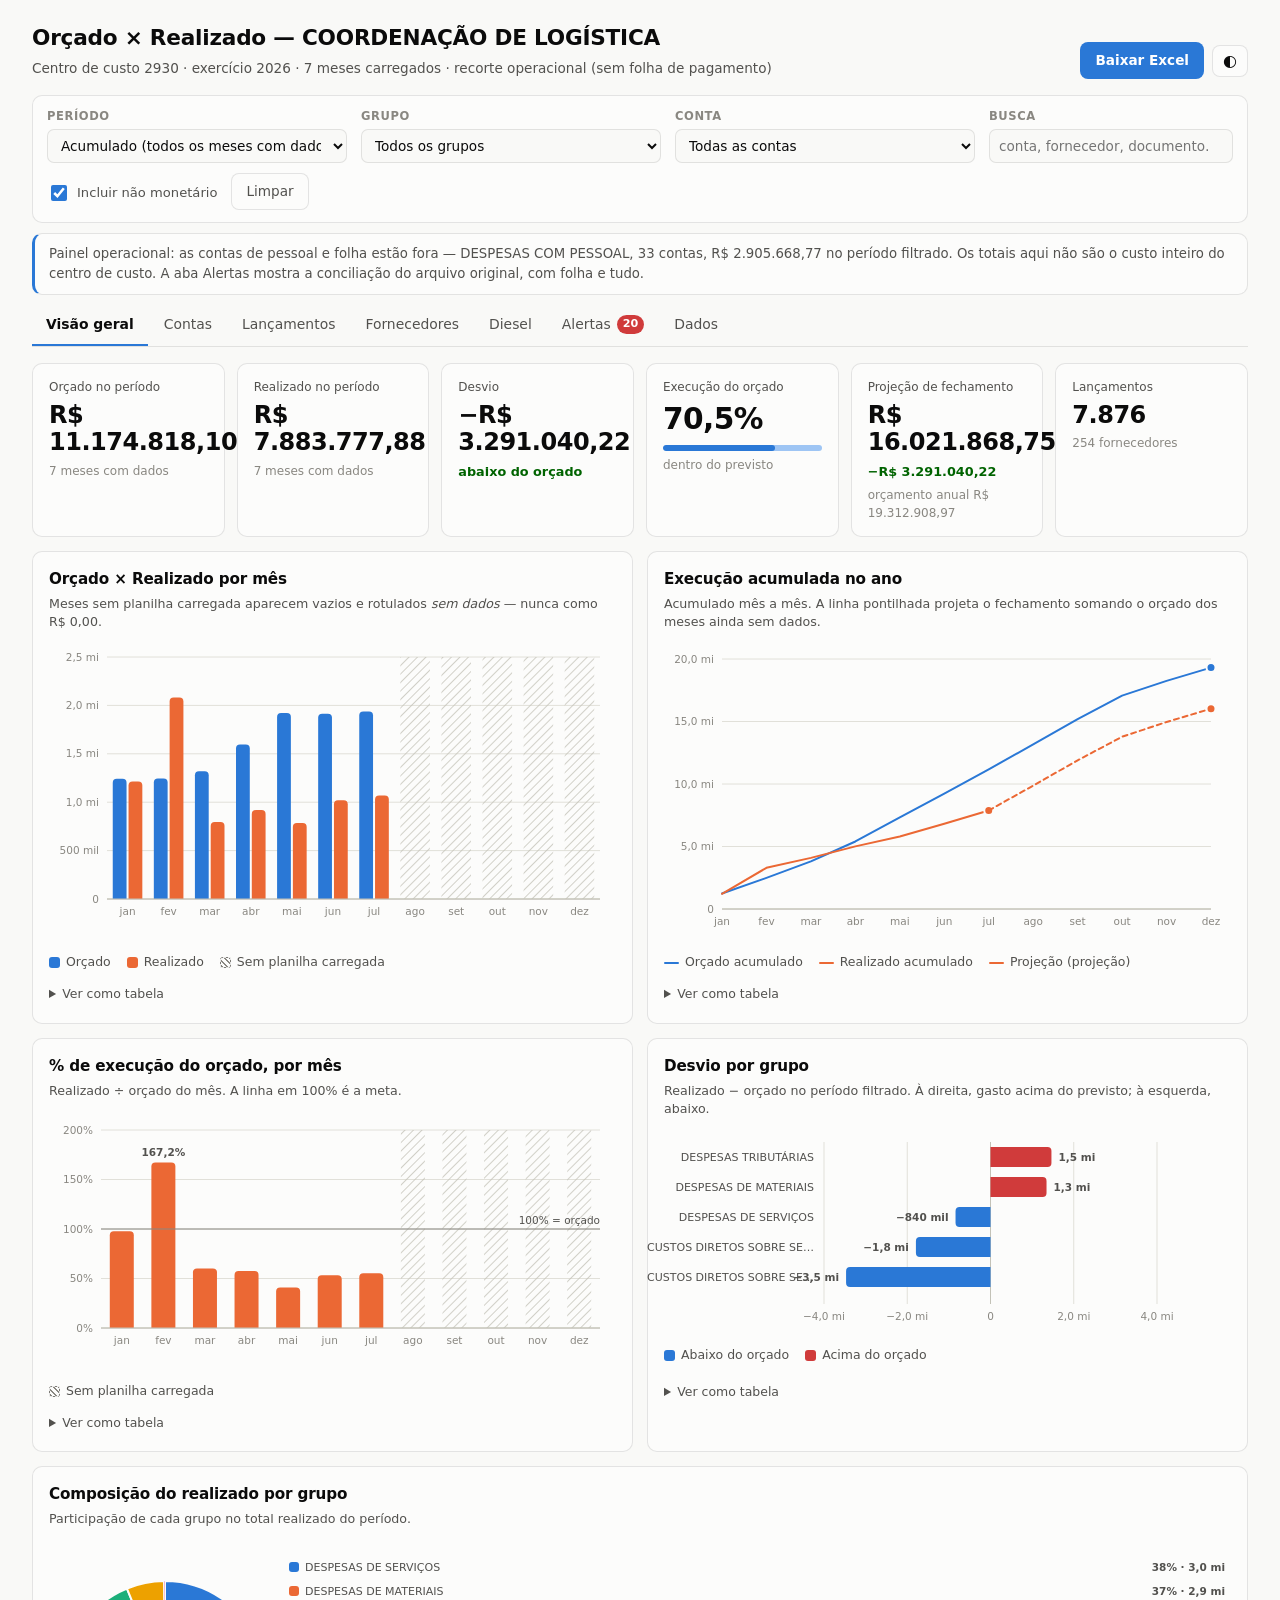
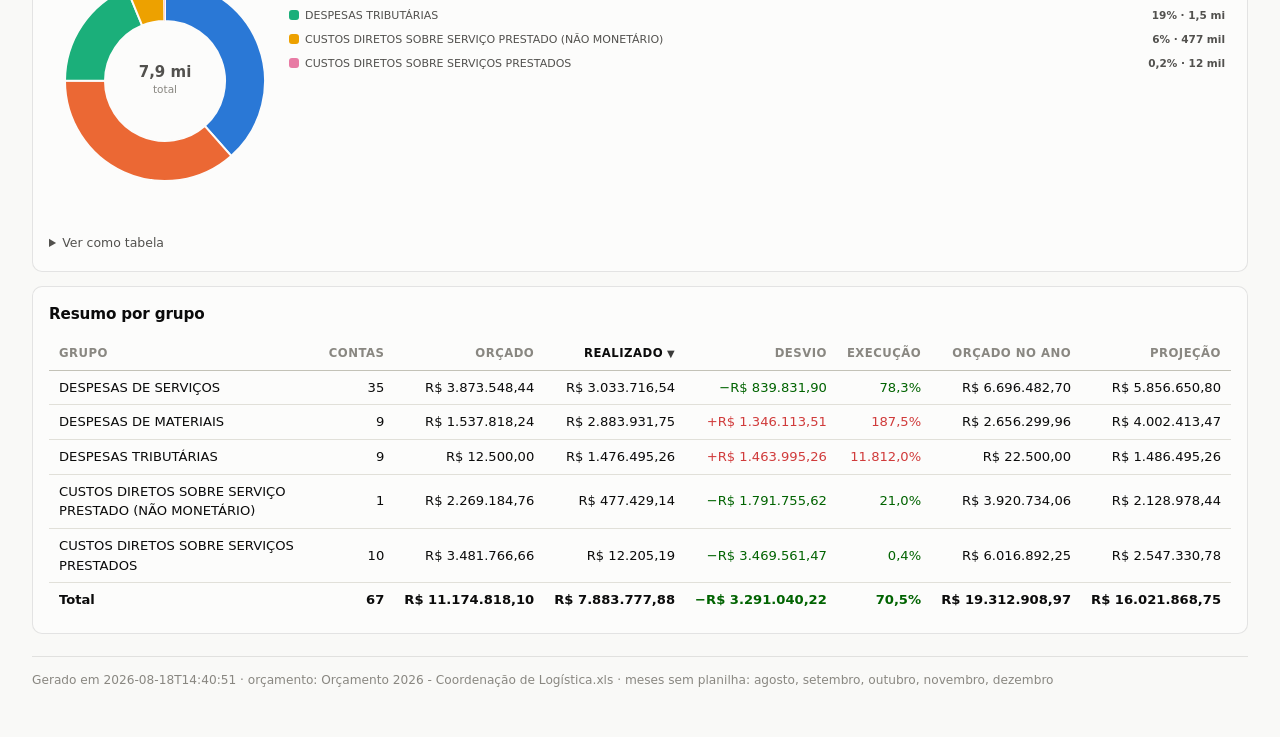
==== commit 02944605: "Refactor chart rendering logic to improve visibility and layout - Introduced a minimum visible heigh" ====
--- a/dashboard-completo.html
+++ b/dashboard-completo.html
@@ -839,8 +839,8 @@
 
     <figure class="cartao">
       <figcaption>
-        <h2>Valor lançado por dia</h2>
-        <p class="legenda-texto">Concentração ao longo do período — normalmente revela as datas de fechamento.</p>
+        <h2 id="titulo-por-dia">Valor lançado por dia</h2>
+        <p class="legenda-texto" id="legenda-por-dia">Concentração ao longo do período — normalmente revela as datas de fechamento.</p>
       </figcaption>
       <div class="grafico" id="g-por-dia"></div>
       <details class="tabela-alternativa"><summary>Ver como tabela</summary><div id="t-g-por-dia"></div></details>
@@ -912,7 +912,7 @@
     <figure class="cartao">
       <figcaption>
         <h2>Custo por litro</h2>
-        <p class="legenda-texto">Realizado de combustível (Óleo Diesel + Combustível) ÷ litros atendidos. Só nos meses que têm as duas informações.</p>
+        <p class="legenda-texto">Realizado de combustível (contas 380 + 820) ÷ litros atendidos, só nos meses que têm as duas informações. Indicativo: o relatório de litros mede consumo do estoque e as contas medem a compra — veja o aviso acima.</p>
       </figcaption>
       <div class="grafico" id="g-preco-litro"></div>
       <details class="tabela-alternativa"><summary>Ver como tabela</summary><div id="t-g-preco-litro"></div></details>
@@ -1024,8 +1024,8 @@
 
 <script>
 // Gerado por atualizar.py — não edite à mão.
-// 2026-08-18T14:31:21
-window.DADOS = {"centroCusto":{"codigo":"2930","nome":"COORDENAÇÃO DE LOGÍSTICA"},"ano":2026,"arquivoOrcamento":"Orçamento 2026 - Coordenação de Logística.xls","grupos":[{"codigo":280,"nome":"CUSTOS DIRETOS SOBRE SERVIÇOS PRESTADOS","ordem":0,"naoMonetario":false},{"codigo":1650,"nome":"CUSTOS DIRETOS SOBRE SERVIÇO PRESTADO (NÃO MONETÁRIO)","ordem":1,"naoMonetario":true},{"codigo":710,"nome":"DESPESAS DE SERVIÇOS","ordem":3,"naoMonetario":false},{"codigo":1120,"nome":"DESPESAS DE MATERIAIS","ordem":4,"naoMonetario":false},{"codigo":1230,"nome":"DESPESAS FINANCEIRAS","ordem":5,"naoMonetario":false},{"codigo":1310,"nome":"DESPESAS TRIBUTÁRIAS","ordem":6,"naoMonetario":false}],"recorte":{"grupos":[410],"nomesGrupos":["DESPESAS COM PESSOAL"],"contas":[420,430,440,450,460,470,480,490,500,510,520,530,540,550,560,570,580,590,600,610,620,630,640,650,660,670,680,690,1360,1370,1460,1770,1860],"mantidas":[]},"contas":[{"cta":300,"nome":"Aluguel máquinas e equipamentos terceiro","grupo":280,"ordem":19,"naoMonetaria":false,"orcado":[0.0,0.0,0.0,0.0,0.0,0.0,0.0,0.0,0.0,0.0,0.0,0.0]},{"cta":310,"nome":"Combustível (BPF, Gasolina e Álcool)","grupo":280,"ordem":20,"naoMonetaria":false,"orcado":[0.0,0.0,0.0,0.0,0.0,0.0,0.0,0.0,0.0,0.0,0.0,0.0]},{"cta":320,"nome":"Conservação de obras","grupo":280,"ordem":21,"naoMonetaria":false,"orcado":[0.0,0.0,0.0,0.0,0.0,0.0,0.0,0.0,0.0,0.0,0.0,0.0]},{"cta":330,"nome":"Fretes e carretos","grupo":280,"ordem":22,"naoMonetaria":false,"orcado":[0.0,0.0,0.0,0.0,0.0,0.0,0.0,0.0,0.0,0.0,0.0,0.0]},{"cta":340,"nome":"Insumos","grupo":280,"ordem":23,"naoMonetaria":false,"orcado":[350.0,0.0,0.0,0.0,0.0,350.0,350.0,350.0,350.0,350.0,350.0,350.0]},{"cta":350,"nome":"Lubrificantes","grupo":280,"ordem":24,"naoMonetaria":false,"orcado":[100.0,300.0,100.0,200.0,200.0,200.0,200.0,200.0,200.0,200.0,200.0,200.0]},{"cta":360,"nome":"Material betuminoso","grupo":280,"ordem":25,"naoMonetaria":false,"orcado":[0.0,0.0,0.0,0.0,0.0,0.0,0.0,0.0,0.0,0.0,0.0,0.0]},{"cta":370,"nome":"Material técnico aplicado","grupo":280,"ordem":26,"naoMonetaria":false,"orcado":[0.0,0.0,0.0,0.0,0.0,0.0,0.0,0.0,0.0,0.0,0.0,0.0]},{"cta":380,"nome":"Óleo diesel","grupo":280,"ordem":27,"naoMonetaria":false,"orcado":[382781.8,381579.56,406649.56,501048.02,590771.29,600642.35,615944.08,624129.18,624129.18,589679.49,365493.52,328944.22]},{"cta":390,"nome":"Placas de sinalização","grupo":280,"ordem":28,"naoMonetaria":false,"orcado":[0.0,0.0,0.0,0.0,0.0,0.0,0.0,0.0,0.0,0.0,0.0,0.0]},{"cta":290,"nome":"Aluguel máquinas e equipamentos próprio (não monetária)","grupo":1650,"ordem":29,"naoMonetaria":true,"orcado":[249640.3,248856.23,265206.23,326770.45,385285.62,391723.27,401702.66,407040.77,407040.77,384573.58,238365.34,214528.84]},{"cta":730,"nome":"Água e esgoto","grupo":710,"ordem":65,"naoMonetaria":false,"orcado":[0.0,0.0,0.0,0.0,0.0,0.0,0.0,0.0,0.0,0.0,0.0,0.0]},{"cta":740,"nome":"Aluguel de veículos","grupo":710,"ordem":66,"naoMonetaria":false,"orcado":[0.0,0.0,0.0,0.0,0.0,0.0,0.0,0.0,0.0,0.0,0.0,0.0]},{"cta":750,"nome":"Aluguel e condomínio","grupo":710,"ordem":67,"naoMonetaria":false,"orcado":[0.0,0.0,0.0,0.0,0.0,0.0,0.0,0.0,0.0,0.0,0.0,0.0]},{"cta":760,"nome":"Aluguel de equipamentos","grupo":710,"ordem":68,"naoMonetaria":false,"orcado":[320.0,320.0,320.0,320.0,320.0,320.0,320.0,320.0,320.0,320.0,320.0,320.0]},{"cta":770,"nome":"Assessoria contábil","grupo":710,"ordem":69,"naoMonetaria":false,"orcado":[0.0,0.0,0.0,0.0,0.0,0.0,0.0,0.0,0.0,0.0,0.0,0.0]},{"cta":790,"nome":"Assessoria e informática","grupo":710,"ordem":71,"naoMonetaria":false,"orcado":[0.0,0.0,0.0,0.0,0.0,0.0,0.0,0.0,0.0,0.0,0.0,0.0]},{"cta":800,"nome":"Assessoria jurídica","grupo":710,"ordem":72,"naoMonetaria":false,"orcado":[0.0,0.0,0.0,0.0,0.0,0.0,0.0,0.0,0.0,0.0,0.0,0.0]},{"cta":820,"nome":"Combustível","grupo":710,"ordem":74,"naoMonetaria":false,"orcado":[216354.93,215675.4,229845.4,283201.05,333914.21,339493.5,348142.3,352768.67,352768.67,333297.1,206583.3,185925.0]},{"cta":830,"nome":"Condução e transporte de pessoal","grupo":710,"ordem":75,"naoMonetaria":false,"orcado":[0.0,0.0,0.0,0.0,0.0,0.0,0.0,0.0,0.0,0.0,0.0,0.0]},{"cta":840,"nome":"Cópias, encadernações e impressos","grupo":710,"ordem":76,"naoMonetaria":false,"orcado":[0.0,0.0,0.0,0.0,0.0,0.0,0.0,0.0,0.0,0.0,0.0,0.0]},{"cta":850,"nome":"Correios e malotes","grupo":710,"ordem":77,"naoMonetaria":false,"orcado":[0.0,0.0,0.0,0.0,0.0,0.0,0.0,0.0,0.0,0.0,0.0,0.0]},{"cta":860,"nome":"Cursos e treinamentos","grupo":710,"ordem":78,"naoMonetaria":false,"orcado":[0.0,2000.0,0.0,0.0,2000.0,2000.0,2000.0,2000.0,2000.0,2000.0,2000.0,2000.0]},{"cta":870,"nome":"Despesas judiciais e cartoriais","grupo":710,"ordem":79,"naoMonetaria":false,"orcado":[350.0,150.0,350.0,300.0,300.0,300.0,300.0,300.0,300.0,300.0,300.0,300.0]},{"cta":880,"nome":"Donativos e contribuições","grupo":710,"ordem":80,"naoMonetaria":false,"orcado":[0.0,0.0,0.0,0.0,0.0,0.0,0.0,0.0,0.0,0.0,0.0,0.0]},{"cta":890,"nome":"Energia elétrica","grupo":710,"ordem":81,"naoMonetaria":false,"orcado":[500.0,500.0,500.0,500.0,500.0,500.0,500.0,500.0,500.0,500.0,500.0,500.0]},{"cta":900,"nome":"Estacionamento","grupo":710,"ordem":82,"naoMonetaria":false,"orcado":[0.0,0.0,0.0,0.0,0.0,0.0,0.0,0.0,0.0,0.0,0.0,0.0]},{"cta":910,"nome":"Eventos e festividades","grupo":710,"ordem":83,"naoMonetaria":false,"orcado":[0.0,0.0,0.0,0.0,0.0,0.0,0.0,0.0,0.0,0.0,0.0,0.0]},{"cta":930,"nome":"Fretes e carretos","grupo":710,"ordem":85,"naoMonetaria":false,"orcado":[0.0,0.0,0.0,0.0,0.0,0.0,0.0,0.0,0.0,0.0,0.0,0.0]},{"cta":940,"nome":"Lanches e refeições","grupo":710,"ordem":86,"naoMonetaria":false,"orcado":[2500.0,2500.0,2500.0,2500.0,2500.0,2500.0,2500.0,2500.0,2500.0,2500.0,2500.0,2500.0]},{"cta":950,"nome":"Lavagens e lubrificações","grupo":710,"ordem":87,"naoMonetaria":false,"orcado":[1000.0,1000.0,1000.0,1000.0,1000.0,1000.0,1000.0,1000.0,1000.0,1000.0,1000.0,1000.0]},{"cta":960,"nome":"Manutenção de equipamentos","grupo":710,"ordem":88,"naoMonetaria":false,"orcado":[0.0,0.0,0.0,0.0,0.0,0.0,0.0,0.0,0.0,0.0,0.0,0.0]},{"cta":970,"nome":"Manutenção de máquinas e veículos","grupo":710,"ordem":89,"naoMonetaria":false,"orcado":[166426.87,165904.16,176804.16,217846.96,256857.08,261148.85,267801.77,271360.51,271360.51,256382.39,158910.23,143019.23]},{"cta":980,"nome":"Manutenção de prédios e benfeitoriais","grupo":710,"ordem":90,"naoMonetaria":false,"orcado":[0.0,0.0,0.0,0.0,0.0,0.0,0.0,0.0,0.0,0.0,0.0,0.0]},{"cta":990,"nome":"Multa de veículos","grupo":710,"ordem":91,"naoMonetaria":false,"orcado":[4000.0,4000.0,4000.0,4000.0,4000.0,4000.0,4000.0,4000.0,4000.0,4000.0,4000.0,4000.0]},{"cta":1000,"nome":"Passagens (Aérea,Terrestre,Marítima)","grupo":710,"ordem":92,"naoMonetaria":false,"orcado":[0.0,0.0,0.0,0.0,0.0,0.0,0.0,0.0,0.0,0.0,0.0,0.0]},{"cta":1010,"nome":"Prestação de serviços pessoa física","grupo":710,"ordem":93,"naoMonetaria":false,"orcado":[2314.67,2314.67,2314.67,2314.67,2314.67,2314.67,2314.67,2314.67,2314.67,2314.67,2314.67,2314.67]},{"cta":1020,"nome":"Prestação de serviços pessoa jurídica","grupo":710,"ordem":94,"naoMonetaria":false,"orcado":[37231.02,42609.23,43379.35,27546.02,73524.13,35369.25,11432.65,34857.25,72358.78,42356.25,24389.56,24389.56]},{"cta":1030,"nome":"Propaganda e publicidade","grupo":710,"ordem":95,"naoMonetaria":false,"orcado":[0.0,0.0,0.0,0.0,0.0,0.0,0.0,0.0,0.0,0.0,0.0,0.0]},{"cta":1040,"nome":"Segurança e vigilância","grupo":710,"ordem":96,"naoMonetaria":false,"orcado":[0.0,0.0,0.0,0.0,0.0,0.0,0.0,0.0,0.0,0.0,0.0,0.0]},{"cta":1050,"nome":"Seguro de edificações","grupo":710,"ordem":97,"naoMonetaria":false,"orcado":[0.0,0.0,0.0,0.0,0.0,0.0,0.0,0.0,0.0,0.0,0.0,0.0]},{"cta":1060,"nome":"Seguro de máquinas e veículos","grupo":710,"ordem":98,"naoMonetaria":false,"orcado":[1500.0,1500.0,1500.0,1500.0,1500.0,1500.0,1500.0,1500.0,1500.0,1500.0,1500.0,1500.0]},{"cta":1070,"nome":"Softwares - licença e manutenção","grupo":710,"ordem":99,"naoMonetaria":false,"orcado":[1878.25,1878.25,1878.25,1878.25,1878.25,1878.25,1878.25,1878.25,1878.25,1878.25,1878.25,1878.25]},{"cta":1080,"nome":"Telecomunicações","grupo":710,"ordem":100,"naoMonetaria":false,"orcado":[878.53,878.53,878.53,878.53,878.53,878.53,878.53,878.53,878.53,878.53,878.53,878.53]},{"cta":1090,"nome":"Transporte / deslocamentos","grupo":710,"ordem":101,"naoMonetaria":false,"orcado":[50.0,50.0,50.0,50.0,50.0,50.0,50.0,50.0,50.0,50.0,50.0,50.0]},{"cta":1100,"nome":"Viagens e estadias","grupo":710,"ordem":102,"naoMonetaria":false,"orcado":[1200.0,1200.0,1200.0,1200.0,1200.0,1200.0,1200.0,1200.0,1200.0,1200.0,1200.0,1200.0]},{"cta":1130,"nome":"Brindes","grupo":1120,"ordem":103,"naoMonetaria":false,"orcado":[0.0,0.0,0.0,0.0,0.0,0.0,0.0,0.0,0.0,0.0,0.0,0.0]},{"cta":1140,"nome":"Ferramentas","grupo":1120,"ordem":104,"naoMonetaria":false,"orcado":[500.0,500.0,500.0,500.0,500.0,500.0,500.0,500.0,500.0,500.0,500.0,500.0]},{"cta":1150,"nome":"Material de consumo e auxiliar","grupo":1120,"ordem":105,"naoMonetaria":false,"orcado":[1111.25,1111.25,1111.25,1111.25,1111.25,1111.25,1111.25,1111.25,1111.25,1111.25,1111.25,1111.25]},{"cta":1160,"nome":"Material de escritório","grupo":1120,"ordem":106,"naoMonetaria":false,"orcado":[500.0,500.0,500.0,500.0,500.0,500.0,500.0,500.0,500.0,500.0,500.0,500.0]},{"cta":1170,"nome":"Material de informática","grupo":1120,"ordem":107,"naoMonetaria":false,"orcado":[1700.0,200.0,200.0,500.0,500.0,500.0,500.0,500.0,500.0,500.0,500.0,500.0]},{"cta":1180,"nome":"Material de limpeza, higiene e copa","grupo":1120,"ordem":108,"naoMonetaria":false,"orcado":[500.0,500.0,500.0,500.0,500.0,500.0,500.0,500.0,500.0,500.0,500.0,500.0]},{"cta":1190,"nome":"Material elétrico","grupo":1120,"ordem":109,"naoMonetaria":false,"orcado":[378.52,378.52,378.52,378.52,378.52,378.52,378.52,378.52,378.52,378.52,378.52,378.52]},{"cta":1200,"nome":"Peças, acessórios e pneus","grupo":1120,"ordem":110,"naoMonetaria":false,"orcado":[166426.87,165904.16,176804.16,217846.96,256857.08,261148.85,267801.77,271360.51,271360.51,256382.39,158910.23,143019.23]},{"cta":1210,"nome":"Utensílios de pequeno valor","grupo":1120,"ordem":111,"naoMonetaria":false,"orcado":[0.0,0.0,0.0,0.0,0.0,0.0,0.0,0.0,0.0,0.0,0.0,0.0]},{"cta":1260,"nome":"Juros / encargos","grupo":1230,"ordem":114,"naoMonetaria":false,"orcado":[0.0,0.0,0.0,0.0,0.0,0.0,0.0,0.0,0.0,0.0,0.0,0.0]},{"cta":1280,"nome":"Multas diversas","grupo":1230,"ordem":116,"naoMonetaria":false,"orcado":[0.0,0.0,0.0,0.0,0.0,0.0,0.0,0.0,0.0,0.0,0.0,0.0]},{"cta":1290,"nome":"Tarifas bancárias","grupo":1230,"ordem":117,"naoMonetaria":false,"orcado":[0.0,0.0,0.0,0.0,0.0,0.0,0.0,0.0,0.0,0.0,0.0,0.0]},{"cta":1320,"nome":"Alvará e taxas","grupo":1310,"ordem":118,"naoMonetaria":false,"orcado":[1300.0,2100.0,2100.0,1500.0,1500.0,2000.0,2000.0,2000.0,2000.0,2000.0,2000.0,2000.0]},{"cta":1330,"nome":"Associação de classe","grupo":1310,"ordem":119,"naoMonetaria":false,"orcado":[0.0,0.0,0.0,0.0,0.0,0.0,0.0,0.0,0.0,0.0,0.0,0.0]},{"cta":1350,"nome":"Cofins","grupo":1310,"ordem":121,"naoMonetaria":false,"orcado":[0.0,0.0,0.0,0.0,0.0,0.0,0.0,0.0,0.0,0.0,0.0,0.0]},{"cta":1380,"nome":"Contribuição social","grupo":1310,"ordem":124,"naoMonetaria":false,"orcado":[0.0,0.0,0.0,0.0,0.0,0.0,0.0,0.0,0.0,0.0,0.0,0.0]},{"cta":1400,"nome":"ICMS","grupo":1310,"ordem":126,"naoMonetaria":false,"orcado":[0.0,0.0,0.0,0.0,0.0,0.0,0.0,0.0,0.0,0.0,0.0,0.0]},{"cta":1430,"nome":"IPTU","grupo":1310,"ordem":129,"naoMonetaria":false,"orcado":[0.0,0.0,0.0,0.0,0.0,0.0,0.0,0.0,0.0,0.0,0.0,0.0]},{"cta":1440,"nome":"IPVA / Licenciamento de veículos","grupo":1310,"ordem":130,"naoMonetaria":false,"orcado":[0.0,0.0,0.0,0.0,0.0,0.0,0.0,0.0,0.0,0.0,0.0,0.0]},{"cta":1470,"nome":"ISS","grupo":1310,"ordem":131,"naoMonetaria":false,"orcado":[0.0,0.0,0.0,0.0,0.0,0.0,0.0,0.0,0.0,0.0,0.0,0.0]},{"cta":1500,"nome":"PIS","grupo":1310,"ordem":134,"naoMonetaria":false,"orcado":[0.0,0.0,0.0,0.0,0.0,0.0,0.0,0.0,0.0,0.0,0.0,0.0]}],"meses":[{"totalOperacional":1214084.35,"totalPessoal":450712.69,"mes":1,"ano":2026,"inicio":"2026-01-01","fim":"2026-01-31","arquivo":"2930 - 01 2026 DETALHADO .xlsx","layout":"A","origem":"base","totalRealizado":1664797.04,"orcadoRelatorio":-0.0,"conciliado":true,"somaContas":1664797.04,"somaLancamentos":1664797.04,"realizado":{"300":0.0,"310":0.0,"320":0.0,"330":0.0,"340":0.0,"350":1743.56,"360":0.0,"370":0.0,"380":0.0,"390":0.0,"290":100710.0,"730":0.0,"740":44000.0,"750":0.0,"760":2176.96,"770":0.0,"790":0.0,"800":0.0,"820":297486.54,"830":0.0,"840":0.0,"850":40.0,"860":0.0,"870":0.0,"880":0.0,"890":578.37,"900":0.0,"910":0.0,"930":0.0,"940":1867.99,"950":200.0,"960":7222.94,"970":177553.42,"980":0.0,"990":1901.71,"1000":125.0,"1010":860.0,"1020":77481.12,"1030":0.0,"1040":0.0,"1050":0.0,"1060":5251.86,"1070":721.0,"1080":0.0,"1090":0.0,"1100":218.0,"1130":0.0,"1140":0.0,"1150":151.5,"1160":0.0,"1170":0.0,"1180":1313.86,"1190":0.0,"1200":459457.76,"1210":0.0,"1260":0.0,"1280":0.0,"1290":0.0,"1320":1404.38,"1330":0.0,"1350":0.0,"1380":0.0,"1400":0.0,"1430":0.0,"1440":31618.38,"1470":0.0,"1500":0.0}},{"totalOperacional":2080774.25,"totalPessoal":408746.77,"mes":2,"ano":2026,"inicio":"2026-02-01","fim":"2026-02-28","arquivo":"2930 - 02 2026 detalhado .xlsx","layout":"A","origem":"base","totalRealizado":2489521.02,"orcadoRelatorio":-0.0,"conciliado":true,"somaContas":2489521.02,"somaLancamentos":2489521.02,"realizado":{"300":0.0,"310":0.0,"320":0.0,"330":0.0,"340":0.0,"350":33.31,"360":0.0,"370":0.0,"380":0.0,"390":0.0,"290":1994.48,"730":0.0,"740":0.0,"750":0.0,"760":1632.72,"770":0.0,"790":0.0,"800":0.0,"820":182292.45,"830":0.0,"840":0.0,"850":0.0,"860":0.0,"870":0.0,"880":0.0,"890":0.0,"900":0.0,"910":0.0,"930":967.62,"940":3414.0,"950":380.0,"960":4325.0,"970":121789.72,"980":0.0,"990":872.56,"1000":0.0,"1010":4516.09,"1020":29357.31,"1030":0.0,"1040":0.0,"1050":0.0,"1060":0.0,"1070":721.0,"1080":395.12,"1090":0.0,"1100":0.0,"1130":0.0,"1140":0.0,"1150":41.8,"1160":0.0,"1170":2811.9,"1180":752.89,"1190":0.0,"1200":315702.69,"1210":0.0,"1260":0.0,"1280":0.0,"1290":0.0,"1320":24708.39,"1330":0.0,"1350":0.0,"1380":0.0,"1400":0.0,"1430":0.0,"1440":1384065.2,"1470":0.0,"1500":0.0}},{"totalOperacional":795212.47,"totalPessoal":417646.92,"mes":3,"ano":2026,"inicio":"2026-03-01","fim":"2026-03-31","arquivo":"2930 - 03 2026 detalhado .xlsx","layout":"A","origem":"base","totalRealizado":1212859.39,"orcadoRelatorio":-0.0,"conciliado":true,"somaContas":1212859.39,"somaLancamentos":1212859.39,"realizado":{"300":0.0,"310":0.0,"320":0.0,"330":0.0,"340":0.0,"350":0.0,"360":0.0,"370":0.0,"380":0.0,"390":7650.0,"290":0.0,"730":0.0,"740":0.0,"750":0.0,"760":0.0,"770":0.0,"790":0.0,"800":0.0,"820":162541.44,"830":0.0,"840":0.0,"850":0.0,"860":0.0,"870":0.0,"880":0.0,"890":1703.06,"900":0.0,"910":0.0,"930":1554.67,"940":2056.96,"950":0.0,"960":14791.56,"970":149776.99,"980":0.0,"990":339.71,"1000":0.0,"1010":0.0,"1020":50342.99,"1030":0.0,"1040":0.0,"1050":0.0,"1060":1370.02,"1070":721.0,"1080":540.82,"1090":0.0,"1100":2042.0,"1130":0.0,"1140":0.0,"1150":280.0,"1160":0.0,"1170":245.0,"1180":503.0,"1190":0.0,"1200":395126.78,"1210":294.09,"1260":0.0,"1280":0.0,"1290":0.0,"1320":1560.06,"1330":0.0,"1350":0.0,"1380":0.0,"1400":0.0,"1430":0.0,"1440":1772.32,"1470":0.0,"1500":0.0}},{"totalOperacional":918175.6,"totalPessoal":377508.8,"mes":4,"ano":2026,"inicio":"2026-04-01","fim":"2026-04-30","arquivo":"2930 - 04 2026 detalhado .xlsx","layout":"A","origem":"base","totalRealizado":1295684.4,"orcadoRelatorio":-0.0,"conciliado":true,"somaContas":1295684.4,"somaLancamentos":1295684.4,"realizado":{"300":0.0,"310":0.0,"320":0.0,"330":0.0,"340":0.0,"350":702.32,"360":0.0,"370":0.0,"380":0.0,"390":0.0,"290":79741.76,"730":0.0,"740":0.0,"750":0.0,"760":0.0,"770":0.0,"790":0.0,"800":0.0,"820":50976.97,"830":0.0,"840":0.0,"850":0.0,"860":0.0,"870":0.0,"880":0.0,"890":840.27,"900":0.0,"910":336.0,"930":235.27,"940":3123.01,"950":0.0,"960":5135.0,"970":185185.64,"980":0.0,"990":2712.39,"1000":0.0,"1010":4505.77,"1020":46875.57,"1030":0.0,"1040":0.0,"1050":0.0,"1060":536.9,"1070":721.0,"1080":456.12,"1090":0.0,"1100":0.0,"1130":0.0,"1140":0.0,"1150":0.0,"1160":0.0,"1170":0.0,"1180":118.7,"1190":0.0,"1200":519972.12,"1210":0.0,"1260":0.0,"1280":0.0,"1290":0.0,"1320":274.44,"1330":0.0,"1350":0.0,"1380":0.0,"1400":0.0,"1430":0.0,"1440":15726.35,"1470":0.0,"1500":0.0}},{"totalOperacional":785425.86,"totalPessoal":372581.62,"mes":5,"ano":2026,"inicio":"2026-05-01","fim":"2026-05-31","arquivo":"2930 - 05 2026 detalhado .xlsx","layout":"A","origem":"base","totalRealizado":1158007.48,"orcadoRelatorio":-0.0,"conciliado":true,"somaContas":1158007.48,"somaLancamentos":1158007.48,"realizado":{"300":0.0,"310":0.0,"320":0.0,"330":0.0,"340":0.0,"350":426.0,"360":0.0,"370":0.0,"380":0.0,"390":0.0,"290":9345.64,"730":0.0,"740":0.0,"750":0.0,"760":0.0,"770":0.0,"790":0.0,"800":0.0,"820":259047.96,"830":0.0,"840":0.0,"850":0.0,"860":0.0,"870":0.0,"880":0.0,"890":0.0,"900":0.0,"910":0.0,"930":0.0,"940":1698.9,"950":420.0,"960":2680.0,"970":126406.32,"980":139.5,"990":0.0,"1000":0.0,"1010":60.0,"1020":55139.7,"1030":0.0,"1040":0.0,"1050":0.0,"1060":536.9,"1070":721.0,"1080":375.58,"1090":0.0,"1100":0.0,"1130":0.0,"1140":0.0,"1150":129.9,"1160":15.0,"1170":456.9,"1180":478.25,"1190":0.0,"1200":327419.54,"1210":32.9,"1260":0.0,"1280":0.0,"1290":0.0,"1320":0.0,"1330":0.0,"1350":0.0,"1380":0.0,"1400":0.0,"1430":0.0,"1440":-104.13,"1470":0.0,"1500":0.0}},{"totalOperacional":1019894.27,"totalPessoal":404318.62,"mes":6,"ano":2026,"inicio":"2026-06-01","fim":"2026-06-30","arquivo":"2930 - 06 2026 detalhado .xlsx","layout":"A","origem":"base","totalRealizado":1424212.89,"orcadoRelatorio":-0.0,"conciliado":true,"somaContas":1424212.89,"somaLancamentos":1424212.89,"realizado":{"300":0.0,"310":0.0,"320":0.0,"330":0.0,"340":0.0,"350":0.0,"360":0.0,"370":0.0,"380":0.0,"390":0.0,"290":141312.48,"730":0.0,"740":0.0,"750":0.0,"760":1836.85,"770":0.0,"790":0.0,"800":0.0,"820":162229.62,"830":0.0,"840":0.0,"850":0.0,"860":0.0,"870":0.0,"880":0.0,"890":1830.25,"900":0.0,"910":0.0,"930":570.94,"940":9580.99,"950":0.0,"960":4916.0,"970":160254.68,"980":0.0,"990":1707.33,"1000":0.0,"1010":0.0,"1020":50724.8,"1030":0.0,"1040":0.0,"1050":0.0,"1060":536.9,"1070":721.0,"1080":395.12,"1090":0.0,"1100":0.0,"1130":0.0,"1140":0.0,"1150":2740.0,"1160":0.0,"1170":0.0,"1180":599.2,"1190":0.0,"1200":465007.67,"1210":381.0,"1260":0.0,"1280":0.0,"1290":0.0,"1320":2022.54,"1330":0.0,"1350":0.0,"1380":0.0,"1400":0.0,"1430":0.0,"1440":12526.9,"1470":0.0,"1500":0.0}},{"totalOperacional":1070211.08,"totalPessoal":474153.35,"mes":7,"ano":2026,"inicio":"2026-07-01","fim":"2026-07-31","arquivo":"2930 - 07 2026 detalhado .xlsx","layout":"B","origem":"base","totalRealizado":1544364.43,"orcadoRelatorio":2312433.19,"conciliado":true,"somaContas":1544364.43,"somaLancamentos":1544364.43,"realizado":{"300":0.0,"310":0.0,"320":0.0,"330":0.0,"340":0.0,"350":1650.0,"360":0.0,"370":0.0,"380":0.0,"390":0.0,"290":144324.78,"730":0.0,"740":0.0,"750":0.0,"760":1836.85,"770":0.0,"790":0.0,"800":0.0,"820":309213.84,"830":0.0,"840":0.0,"850":0.0,"860":0.0,"870":0.0,"880":0.0,"890":797.7,"900":0.0,"910":0.0,"930":0.0,"940":1652.5,"950":500.0,"960":6350.0,"970":147972.95,"980":0.0,"990":0.0,"1000":0.0,"1010":0.0,"1020":64016.21,"1030":0.0,"1040":0.0,"1050":0.0,"1060":536.9,"1070":0.0,"1080":479.82,"1090":59.8,"1100":0.0,"1130":935.98,"1140":0.0,"1150":135.0,"1160":0.0,"1170":3649.0,"1180":486.88,"1190":0.0,"1200":384692.44,"1210":0.0,"1260":0.0,"1280":0.0,"1290":0.0,"1320":920.43,"1330":0.0,"1350":0.0,"1380":0.0,"1400":0.0,"1430":0.0,"1440":0.0,"1470":0.0,"1500":0.0}}],"lancamentos":[{"mes":1,"cta":350,"data":"2026-01-13","tipo":"C. PAGAR","doc":"497701101","fornecedor":"Tama Veiculos","historico":"","valor":581.36},{"mes":1,"cta":350,"data":"2026-01-13","tipo":"C. PAGAR","doc":"497701102","fornecedor":"Tama Veiculos","historico":"","valor":581.36},{"mes":1,"cta":350,"data":"2026-01-13","tipo":"C. PAGAR","doc":"497701103","fornecedor":"Tama Veiculos","historico":"","valor":580.84},{"mes":1,"cta":290,"data":"2026-01-31","tipo":"L.","doc":"","fornecedor":"","historico":"ALUGUEL DE EQUIPAMENTOS PRÓPRIOS","valor":100710.0},{"mes":1,"cta":740,"data":"2026-01-16","tipo":"C. PAGAR","doc":"11201","fornecedor":"Jga Engenharia","historico":"","valor":44000.0},{"mes":1,"cta":760,"data":"2026-01-08","tipo":"C. PAGAR","doc":"2322","fornecedor":"Ministério da Fazenda","historico":"","valor":21.77},{"mes":1,"cta":760,"data":"2026-01-08","tipo":"C. PAGAR","doc":"30367","fornecedor":"Ministério da Fazenda","historico":"","valor":65.31},{"mes":1,"cta":760,"data":"2026-01-08","tipo":"C. PAGAR","doc":"30368","fornecedor":"Ministério da Fazenda","historico":"","valor":14.15},{"mes":1,"cta":760,"data":"2026-01-08","tipo":"C. PAGAR","doc":"30369","fornecedor":"Ministério da Fazenda","historico":"","valor":21.77},{"mes":1,"cta":760,"data":"2026-01-08","tipo":"C. PAGAR","doc":"354954051201","fornecedor":"Ituran Servicos Ltda","historico":"","valor":2053.96},{"mes":1,"cta":820,"data":"2026-01-12","tipo":"C. PAGAR","doc":"517402821201","fornecedor":"Ticket Log","historico":"","valor":11109.63},{"mes":1,"cta":820,"data":"2026-01-12","tipo":"C. PAGAR","doc":"11151761201","fornecedor":"Raizen Combustivel S. A","historico":"","valor":9891.12},{"mes":1,"cta":820,"data":"2026-01-12","tipo":"C. PAGAR","doc":"17362641201","fornecedor":"IFOOD Brasil","historico":"","valor":4275.46},{"mes":1,"cta":820,"data":"2026-01-16","tipo":"C. PAGAR","doc":"3791741201","fornecedor":"Maxifrota","historico":"","valor":272210.33},{"mes":1,"cta":850,"data":"2026-01-09","tipo":"TESOURARIA","doc":"273","fornecedor":"","historico":"","valor":40.0},{"mes":1,"cta":890,"data":"2026-01-26","tipo":"C. PAGAR","doc":"30029434.01/26","fornecedor":"Equatorial Energia Maranhão","historico":"","valor":578.37},{"mes":1,"cta":930,"data":"2026-01-26","tipo":"C. PAGAR","doc":"11","fornecedor":"Liderança Turismo","historico":"","valor":1000.0},{"mes":1,"cta":930,"data":"2026-01-26","tipo":"C. PAGAR","doc":"449831601","fornecedor":"Liderança Turismo","historico":"","valor":-1000.0},{"mes":1,"cta":940,"data":"2026-01-29","tipo":"C. PAGAR","doc":"2351101","fornecedor":"CS Lanches e Refeicoes","historico":"","valor":1867.99},{"mes":1,"cta":950,"data":"2026-01-22","tipo":"TESOURARIA","doc":"273","fornecedor":"","historico":"","valor":200.0},{"mes":1,"cta":960,"data":"2026-01-06","tipo":"C. PAGAR","doc":"2321201","fornecedor":"R R  Pneus","historico":"","valor":300.0},{"mes":1,"cta":960,"data":"2026-01-12","tipo":"C. PAGAR","doc":"1061201","fornecedor":"Maria Raimunda Goncalves Martins","historico":"","valor":1830.0},{"mes":1,"cta":960,"data":"2026-01-13","tipo":"C. PAGAR","doc":"497701103","fornecedor":"Tama Veiculos","historico":"","valor":205.46},{"mes":1,"cta":960,"data":"2026-01-13","tipo":"C. PAGAR","doc":"497701102","fornecedor":"Tama Veiculos","historico":"","valor":205.64},{"mes":1,"cta":960,"data":"2026-01-13","tipo":"C. PAGAR","doc":"497701101","fornecedor":"Tama Veiculos","historico":"","valor":205.64},{"mes":1,"cta":960,"data":"2026-01-19","tipo":"C. PAGAR","doc":"451201","fornecedor":"57.005.921 Jamilis Mendes Machado Carvalho","historico":"","valor":4300.0},{"mes":1,"cta":960,"data":"2026-01-28","tipo":"C. PAGAR","doc":"635101101","fornecedor":"Xiru - Rodo Ar E Acessorios","historico":"","valor":76.2},{"mes":1,"cta":960,"data":"2026-01-28","tipo":"C. PAGAR","doc":"2181201","fornecedor":"Xiru - Rodo Ar E Acessorios","historico":"","valor":100.0},{"mes":1,"cta":970,"data":"2026-01-01","tipo":"C. PAGAR","doc":"97881201","fornecedor":"Maracana Acessorios","historico":"","valor":-95.0},{"mes":1,"cta":970,"data":"2026-01-01","tipo":"C. PAGAR","doc":"9788-20080","fornecedor":"Maracana Acessorios","historico":"","valor":95.0},{"mes":1,"cta":970,"data":"2026-01-01","tipo":"C. PAGAR","doc":"97911201","fornecedor":"Maracana Acessorios","historico":"","valor":-57.0},{"mes":1,"cta":970,"data":"2026-01-01","tipo":"C. PAGAR","doc":"9791-20083","fornecedor":"Maracana Acessorios","historico":"","valor":57.0},{"mes":1,"cta":970,"data":"2026-01-02","tipo":"C. PAGAR","doc":"98061201","fornecedor":"Maracana Acessorios","historico":"","valor":-190.0},{"mes":1,"cta":970,"data":"2026-01-02","tipo":"C. PAGAR","doc":"98071201","fornecedor":"Maracana Acessorios","historico":"","valor":-237.5},{"mes":1,"cta":970,"data":"2026-01-02","tipo":"C. PAGAR","doc":"98031201","fornecedor":"Maracana Acessorios","historico":"","valor":-950.0},{"mes":1,"cta":970,"data":"2026-01-02","tipo":"C. PAGAR","doc":"20105","fornecedor":"Maracana Acessorios","historico":"","valor":237.5},{"mes":1,"cta":970,"data":"2026-01-02","tipo":"C. PAGAR","doc":"20099","fornecedor":"Maracana Acessorios","historico":"","valor":950.0},{"mes":1,"cta":970,"data":"2026-01-02","tipo":"C. PAGAR","doc":"20104","fornecedor":"Maracana Acessorios","historico":"","valor":190.0},{"mes":1,"cta":970,"data":"2026-01-04","tipo":"C. PAGAR","doc":"98271201","fornecedor":"Maracana Acessorios","historico":"","valor":-190.0},{"mes":1,"cta":970,"data":"2026-01-04","tipo":"C. PAGAR","doc":"9827-20143","fornecedor":"Maracana Acessorios","historico":"","valor":190.0},{"mes":1,"cta":970,"data":"2026-01-04","tipo":"C. PAGAR","doc":"98281201","fornecedor":"Maracana Acessorios","historico":"","valor":-218.5},{"mes":1,"cta":970,"data":"2026-01-04","tipo":"C. PAGAR","doc":"9828-20145","fornecedor":"Maracana Acessorios","historico":"","valor":218.5},{"mes":1,"cta":970,"data":"2026-01-04","tipo":"C. PAGAR","doc":"98291201","fornecedor":"Maracana Acessorios","historico":"","valor":-142.5},{"mes":1,"cta":970,"data":"2026-01-04","tipo":"C. PAGAR","doc":"9829-238","fornecedor":"Maracana Acessorios","historico":"","valor":142.5},{"mes":1,"cta":970,"data":"2026-01-04","tipo":"C. PAGAR","doc":"98261201","fornecedor":"Maracana Acessorios","historico":"","valor":-142.5},{"mes":1,"cta":970,"data":"2026-01-04","tipo":"C. PAGAR","doc":"9826-20141","fornecedor":"Maracana Acessorios","historico":"","valor":142.5},{"mes":1,"cta":970,"data":"2026-01-05","tipo":"C. PAGAR","doc":"69221201","fornecedor":"Nova Hidráulica","historico":"","valor":190.0},{"mes":1,"cta":970,"data":"2026-01-05","tipo":"C. PAGAR","doc":"47111201","fornecedor":"Nipon","historico":"","valor":425.0},{"mes":1,"cta":970,"data":"2026-01-05","tipo":"C. PAGAR","doc":"47111202","fornecedor":"Nipon","historico":"","valor":425.0},{"mes":1,"cta":970,"data":"2026-01-05","tipo":"C. PAGAR","doc":"13775-12663","fornecedor":"Centertruck","historico":"","valor":1200.0},{"mes":1,"cta":970,"data":"2026-01-05","tipo":"C. PAGAR","doc":"14061201","fornecedor":"KM Tacografo","historico":"","valor":310.34},{"mes":1,"cta":970,"data":"2026-01-05","tipo":"C. PAGAR","doc":"126631201","fornecedor":"Centertruck","historico":"","valor":-1200.0},{"mes":1,"cta":970,"data":"2026-01-05","tipo":"C. PAGAR","doc":"1330091201","fornecedor":"CIPETRAN CE","historico":"","valor":457.68},{"mes":1,"cta":970,"data":"2026-01-05","tipo":"C. PAGAR","doc":"2261201","fornecedor":"Rl Servicos Personal Car","historico":"","valor":617.5},{"mes":1,"cta":970,"data":"2026-01-05","tipo":"C. PAGAR","doc":"30229","fornecedor":"Prefeitura Municipal de São Luis","historico":"","valor":32.5},{"mes":1,"cta":970,"data":"2026-01-05","tipo":"C. PAGAR","doc":"30231","fornecedor":"Ministério da Fazenda","historico":"","valor":14.4},{"mes":1,"cta":970,"data":"2026-01-05","tipo":"C. PAGAR","doc":"30232","fornecedor":"Ministério da Fazenda","historico":"","valor":3.12},{"mes":1,"cta":970,"data":"2026-01-05","tipo":"C. PAGAR","doc":"30233","fornecedor":"Ministério da Fazenda","historico":"","valor":4.8},{"mes":1,"cta":970,"data":"2026-01-05","tipo":"C. PAGAR","doc":"30397","fornecedor":"Prefeitura Municipal de São Luis","historico":"","valor":9.66},{"mes":1,"cta":970,"data":"2026-01-05","tipo":"C. PAGAR","doc":"30398","fornecedor":"Prefeitura Municipal de São Luis","historico":"","valor":10.0},{"mes":1,"cta":970,"data":"2026-01-06","tipo":"C. PAGAR","doc":"30426","fornecedor":"Prefeitura Municipal de São Luis","historico":"","valor":3.74},{"mes":1,"cta":970,"data":"2026-01-06","tipo":"C. PAGAR","doc":"30324","fornecedor":"Prefeitura Municipal de São Luis","historico":"","valor":13.58},{"mes":1,"cta":970,"data":"2026-01-06","tipo":"C. PAGAR","doc":"30330","fornecedor":"Prefeitura Municipal de São Luis","historico":"","valor":8.09},{"mes":1,"cta":970,"data":"2026-01-06","tipo":"C. PAGAR","doc":"30260","fornecedor":"Prefeitura Municipal de São Luis","historico":"","valor":9.0},{"mes":1,"cta":970,"data":"2026-01-06","tipo":"C. PAGAR","doc":"30349","fornecedor":"Prefeitura Municipal de São Luis","historico":"","valor":67.5},{"mes":1,"cta":970,"data":"2026-01-06","tipo":"C. PAGAR","doc":"30356","fornecedor":"Prefeitura Municipal de São Luis","historico":"","valor":13.0},{"mes":1,"cta":970,"data":"2026-01-06","tipo":"C. PAGAR","doc":"30388","fornecedor":"Prefeitura Municipal de São Luis","historico":"","valor":75.85},{"mes":1,"cta":970,"data":"2026-01-06","tipo":"C. PAGAR","doc":"23251201","fornecedor":"Casa do Radiador","historico":"","valor":113.26},{"mes":1,"cta":970,"data":"2026-01-06","tipo":"C. PAGAR","doc":"1411203","fornecedor":"Estrela Truck Center","historico":"","valor":-758.75},{"mes":1,"cta":970,"data":"2026-01-06","tipo":"C. PAGAR","doc":"107-141","fornecedor":"Estrela Truck Center","historico":"","valor":758.74},{"mes":1,"cta":970,"data":"2026-01-06","tipo":"C. PAGAR","doc":"1991201","fornecedor":"Estrela Truck Center","historico":"","valor":987.08},{"mes":1,"cta":970,"data":"2026-01-06","tipo":"C. PAGAR","doc":"1991202","fornecedor":"Estrela Truck Center","historico":"","valor":987.07},{"mes":1,"cta":970,"data":"2026-01-06","tipo":"C. PAGAR","doc":"1701201","fornecedor":"Mônaco Díesel","historico":"","valor":1282.5},{"mes":1,"cta":970,"data":"2026-01-06","tipo":"C. PAGAR","doc":"4621201","fornecedor":"A C Nascimento Silva Servicos Mecanicos","historico":"","valor":271.91},{"mes":1,"cta":970,"data":"2026-01-06","tipo":"C. PAGAR","doc":"4661201","fornecedor":"A C Nascimento Silva Servicos Mecanicos","historico":"","valor":456.42},{"mes":1,"cta":970,"data":"2026-01-06","tipo":"C. PAGAR","doc":"99031201","fornecedor":"Maracana Acessorios","historico":"","valor":171.0},{"mes":1,"cta":970,"data":"2026-01-06","tipo":"C. PAGAR","doc":"99411201","fornecedor":"Maracana Acessorios","historico":"","valor":247.0},{"mes":1,"cta":970,"data":"2026-01-07","tipo":"C. PAGAR","doc":"1651202","fornecedor":"Estrela Truck Center","historico":"","valor":-612.37},{"mes":1,"cta":970,"data":"2026-01-07","tipo":"C. PAGAR","doc":"130-165","fornecedor":"Estrela Truck Center","historico":"","valor":612.37},{"mes":1,"cta":970,"data":"2026-01-08","tipo":"C. PAGAR","doc":"1791202","fornecedor":"Mônaco Díesel","historico":"","valor":630.57},{"mes":1,"cta":970,"data":"2026-01-08","tipo":"C. PAGAR","doc":"1791203","fornecedor":"Mônaco Díesel","historico":"","valor":630.56},{"mes":1,"cta":970,"data":"2026-01-08","tipo":"C. PAGAR","doc":"1791204","fornecedor":"Mônaco Díesel","historico":"","valor":630.56},{"mes":1,"cta":970,"data":"2026-01-08","tipo":"C. PAGAR","doc":"1791201","fornecedor":"Mônaco Díesel","historico":"","valor":630.56},{"mes":1,"cta":970,"data":"2026-01-08","tipo":"C. PAGAR","doc":"20164-9865","fornecedor":"Maracana Acessorios","historico":"","valor":76.0},{"mes":1,"cta":970,"data":"2026-01-08","tipo":"C. PAGAR","doc":"30442","fornecedor":"Prefeitura Municipal de São Luis","historico":"","valor":132.75},{"mes":1,"cta":970,"data":"2026-01-08","tipo":"C. PAGAR","doc":"30447","fornecedor":"Prefeitura Municipal de São Luis","historico":"","valor":80.92},{"mes":1,"cta":970,"data":"2026-01-08","tipo":"C. PAGAR","doc":"30448","fornecedor":"Prefeitura Municipal de São Luis","historico":"","valor":17.34},{"mes":1,"cta":970,"data":"2026-01-08","tipo":"C. PAGAR","doc":"30450","fornecedor":"Prefeitura Municipal de São Luis","historico":"","valor":47.67},{"mes":1,"cta":970,"data":"2026-01-08","tipo":"C. PAGAR","doc":"30451","fornecedor":"Prefeitura Municipal de São Luis","historico":"","valor":43.35},{"mes":1,"cta":970,"data":"2026-01-08","tipo":"C. PAGAR","doc":"30453","fornecedor":"Prefeitura Municipal de São Luis","historico":"","valor":80.92},{"mes":1,"cta":970,"data":"2026-01-08","tipo":"C. PAGAR","doc":"30465","fornecedor":"Prefeitura Municipal de São Luis","historico":"","valor":7.5},{"mes":1,"cta":970,"data":"2026-01-08","tipo":"C. PAGAR","doc":"98651201","fornecedor":"Maracana Acessorios","historico":"","valor":-76.0},{"mes":1,"cta":970,"data":"2026-01-08","tipo":"C. PAGAR","doc":"4531201","fornecedor":"A C Nascimento Silva Servicos Mecanicos","historico":"","valor":582.66},{"mes":1,"cta":970,"data":"2026-01-08","tipo":"C. PAGAR","doc":"4501201","fornecedor":"A C Nascimento Silva Servicos Mecanicos","historico":"","valor":1602.33},{"mes":1,"cta":970,"data":"2026-01-08","tipo":"C. PAGAR","doc":"4441201","fornecedor":"A C Nascimento Silva Servicos Mecanicos","historico":"","valor":1456.65},{"mes":1,"cta":970,"data":"2026-01-08","tipo":"C. PAGAR","doc":"4451201","fornecedor":"A C Nascimento Silva Servicos Mecanicos","historico":"","valor":2719.08},{"mes":1,"cta":970,"data":"2026-01-08","tipo":"C. PAGAR","doc":"4491201","fornecedor":"A C Nascimento Silva Servicos Mecanicos","historico":"","valor":2719.08},{"mes":1,"cta":970,"data":"2026-01-08","tipo":"C. PAGAR","doc":"361201","fornecedor":"Rodobras Pecas e Acessorios","historico":"","valor":200.0},{"mes":1,"cta":970,"data":"2026-01-08","tipo":"C. PAGAR","doc":"371201","fornecedor":"Rodobras Pecas e Acessorios","historico":"","valor":400.0},{"mes":1,"cta":970,"data":"2026-01-08","tipo":"C. PAGAR","doc":"69431201","fornecedor":"Nova Hidráulica","historico":"","valor":142.5},{"mes":1,"cta":970,"data":"2026-01-08","tipo":"C. PAGAR","doc":"61201","fornecedor":"63.496.695 Sabrina Duarte Mafra","historico":"","valor":800.0},{"mes":1,"cta":970,"data":"2026-01-08","tipo":"C. PAGAR","doc":"98441201","fornecedor":"Maracana Acessorios","historico":"","valor":-294.5},{"mes":1,"cta":970,"data":"2026-01-08","tipo":"C. PAGAR","doc":"9844-20162","fornecedor":"Maracana Acessorios","historico":"","valor":294.5},{"mes":1,"cta":970,"data":"2026-01-09","tipo":"C. PAGAR","doc":"98461201","fornecedor":"Maracana Acessorios","historico":"","valor":-332.5},{"mes":1,"cta":970,"data":"2026-01-09","tipo":"C. PAGAR","doc":"9846-20181","fornecedor":"Maracana Acessorios","historico":"","valor":332.5},{"mes":1,"cta":970,"data":"2026-01-09","tipo":"C. PAGAR","doc":"98501201","fornecedor":"Maracana Acessorios","historico":"","valor":-285.0},{"mes":1,"cta":970,"data":"2026-01-09","tipo":"C. PAGAR","doc":"9850-20185","fornecedor":"Maracana Acessorios","historico":"","valor":285.0},{"mes":1,"cta":970,"data":"2026-01-09","tipo":"C. PAGAR","doc":"98661201","fornecedor":"Maracana Acessorios","historico":"","valor":-285.0},{"mes":1,"cta":970,"data":"2026-01-09","tipo":"C. PAGAR","doc":"9866-20183","fornecedor":"Maracana Acessorios","historico":"","valor":285.0},{"mes":1,"cta":970,"data":"2026-01-09","tipo":"C. PAGAR","doc":"98491201","fornecedor":"Maracana Acessorios","historico":"","valor":-114.0},{"mes":1,"cta":970,"data":"2026-01-09","tipo":"C. PAGAR","doc":"9849-20186","fornecedor":"Maracana Acessorios","historico":"","valor":114.0},{"mes":1,"cta":970,"data":"2026-01-09","tipo":"TESOURARIA","doc":"273","fornecedor":"","historico":"","valor":80.0},{"mes":1,"cta":970,"data":"2026-01-09","tipo":"TESOURARIA","doc":"273","fornecedor":"","historico":"","valor":100.0},{"mes":1,"cta":970,"data":"2026-01-09","tipo":"TESOURARIA","doc":"273","fornecedor":"","historico":"","valor":338.0},{"mes":1,"cta":970,"data":"2026-01-09","tipo":"TESOURARIA","doc":"273","fornecedor":"","historico":"","valor":90.0},{"mes":1,"cta":970,"data":"2026-01-09","tipo":"TESOURARIA","doc":"273","fornecedor":"","historico":"","valor":70.0},{"mes":1,"cta":970,"data":"2026-01-09","tipo":"TESOURARIA","doc":"273","fornecedor":"","historico":"","valor":200.0},{"mes":1,"cta":970,"data":"2026-01-10","tipo":"C. PAGAR","doc":"47221201","fornecedor":"Nipon","historico":"","valor":160.0},{"mes":1,"cta":970,"data":"2026-01-10","tipo":"C. PAGAR","doc":"239-101","fornecedor":"Casa do Caminhoneiro","historico":"","valor":485.0},{"mes":1,"cta":970,"data":"2026-01-10","tipo":"C. PAGAR","doc":"1011202","fornecedor":"Casa do Caminhoneiro","historico":"","valor":-485.0},{"mes":1,"cta":970,"data":"2026-01-11","tipo":"C. PAGAR","doc":"229-99.","fornecedor":"Casa do Caminhoneiro","historico":"","valor":193.33},{"mes":1,"cta":970,"data":"2026-01-11","tipo":"C. PAGAR","doc":"991203","fornecedor":"Casa do Caminhoneiro","historico":"","valor":-193.33},{"mes":1,"cta":970,"data":"2026-01-12","tipo":"C. PAGAR","doc":"99811201","fornecedor":"Maracana Acessorios","historico":"","valor":76.0},{"mes":1,"cta":970,"data":"2026-01-12","tipo":"C. PAGAR","doc":"99841201","fornecedor":"Maracana Acessorios","historico":"","valor":142.5},{"mes":1,"cta":970,"data":"2026-01-12","tipo":"C. PAGAR","doc":"99851201","fornecedor":"Maracana Acessorios","historico":"","valor":76.0},{"mes":1,"cta":970,"data":"2026-01-12","tipo":"C. PAGAR","doc":"99871201","fornecedor":"Maracana Acessorios","historico":"","valor":76.0},{"mes":1,"cta":970,"data":"2026-01-12","tipo":"C. PAGAR","doc":"ISS.12/2025","fornecedor":"Prefeitura Municipal de São Luis","historico":"","valor":3466.41},{"mes":1,"cta":970,"data":"2026-01-12","tipo":"C. PAGAR","doc":"39371201","fornecedor":"So Cardan","historico":"","valor":175.39},{"mes":1,"cta":970,"data":"2026-01-12","tipo":"C. PAGAR","doc":"39371202","fornecedor":"So Cardan","historico":"","valor":175.39},{"mes":1,"cta":970,"data":"2026-01-12","tipo":"C. PAGAR","doc":"331201","fornecedor":"Cardan Maranhao Freios","historico":"","valor":285.0},{"mes":1,"cta":970,"data":"2026-01-12","tipo":"C. PAGAR","doc":"341201","fornecedor":"Cardan Maranhao Freios","historico":"","valor":285.0},{"mes":1,"cta":970,"data":"2026-01-12","tipo":"C. PAGAR","doc":"311201","fornecedor":"Cardan Maranhao Freios","historico":"","valor":285.0},{"mes":1,"cta":970,"data":"2026-01-12","tipo":"C. PAGAR","doc":"321201","fornecedor":"Cardan Maranhao Freios","historico":"","valor":285.0},{"mes":1,"cta":970,"data":"2026-01-12","tipo":"C. PAGAR","doc":"30633","fornecedor":"Prefeitura Municipal de São Luis","historico":"","valor":15.0},{"mes":1,"cta":970,"data":"2026-01-12","tipo":"C. PAGAR","doc":"30634","fornecedor":"Prefeitura Municipal de São Luis","historico":"","valor":15.0},{"mes":1,"cta":970,"data":"2026-01-12","tipo":"C. PAGAR","doc":"30635","fornecedor":"Prefeitura Municipal de São Luis","historico":"","valor":15.0},{"mes":1,"cta":970,"data":"2026-01-12","tipo":"C. PAGAR","doc":"30636","fornecedor":"Prefeitura Municipal de São Luis","historico":"","valor":15.0},{"mes":1,"cta":970,"data":"2026-01-12","tipo":"C. PAGAR","doc":"30656","fornecedor":"Prefeitura Municipal de São Luis","historico":"","valor":107.1},{"mes":1,"cta":970,"data":"2026-01-12","tipo":"C. PAGAR","doc":"30659","fornecedor":"Prefeitura Municipal de São Luis","historico":"","valor":8.32},{"mes":1,"cta":970,"data":"2026-01-12","tipo":"C. PAGAR","doc":"30662","fornecedor":"Prefeitura Municipal de São Luis","historico":"","valor":263.62},{"mes":1,"cta":970,"data":"2026-01-12","tipo":"C. PAGAR","doc":"30664","fornecedor":"Prefeitura Municipal de São Luis","historico":"","valor":39.82},{"mes":1,"cta":970,"data":"2026-01-12","tipo":"C. PAGAR","doc":"30665","fornecedor":"Prefeitura Municipal de São Luis","historico":"","valor":115.96},{"mes":1,"cta":970,"data":"2026-01-12","tipo":"C. PAGAR","doc":"30666","fornecedor":"Prefeitura Municipal de São Luis","historico":"","valor":23.62},{"mes":1,"cta":970,"data":"2026-01-12","tipo":"C. PAGAR","doc":"30667","fornecedor":"Prefeitura Municipal de São Luis","historico":"","valor":21.28},{"mes":1,"cta":970,"data":"2026-01-12","tipo":"C. PAGAR","doc":"30669","fornecedor":"Prefeitura Municipal de São Luis","historico":"","valor":16.78},{"mes":1,"cta":970,"data":"2026-01-12","tipo":"C. PAGAR","doc":"30670","fornecedor":"Prefeitura Municipal de São Luis","historico":"","valor":8.32},{"mes":1,"cta":970,"data":"2026-01-12","tipo":"C. PAGAR","doc":"30671","fornecedor":"Prefeitura Municipal de São Luis","historico":"","valor":10.12},{"mes":1,"cta":970,"data":"2026-01-12","tipo":"C. PAGAR","doc":"30672","fornecedor":"Prefeitura Municipal de São Luis","historico":"","valor":31.51},{"mes":1,"cta":970,"data":"2026-01-12","tipo":"C. PAGAR","doc":"30674","fornecedor":"Prefeitura Municipal de São Luis","historico":"","valor":7.65},{"mes":1,"cta":970,"data":"2026-01-12","tipo":"C. PAGAR","doc":"30677","fornecedor":"Prefeitura Municipal de São Luis","historico":"","valor":72.27},{"mes":1,"cta":970,"data":"2026-01-12","tipo":"C. PAGAR","doc":"30679","fornecedor":"Prefeitura Municipal de São Luis","historico":"","valor":158.4},{"mes":1,"cta":970,"data":"2026-01-12","tipo":"C. PAGAR","doc":"30508","fornecedor":"Prefeitura Municipal de São Luis","historico":"","valor":4.0},{"mes":1,"cta":970,"data":"2026-01-12","tipo":"C. PAGAR","doc":"30510","fornecedor":"Prefeitura Municipal de São Luis","historico":"","valor":9.0},{"mes":1,"cta":970,"data":"2026-01-12","tipo":"C. PAGAR","doc":"30518","fornecedor":"Ministério da Fazenda","historico":"","valor":64.8},{"mes":1,"cta":970,"data":"2026-01-12","tipo":"C. PAGAR","doc":"30519","fornecedor":"Ministério da Fazenda","historico":"","valor":14.04},{"mes":1,"cta":970,"data":"2026-01-12","tipo":"C. PAGAR","doc":"30520","fornecedor":"Ministério da Fazenda","historico":"","valor":21.6},{"mes":1,"cta":970,"data":"2026-01-12","tipo":"C. PAGAR","doc":"7611201","fornecedor":"Dieseltec","historico":"","valor":1800.0},{"mes":1,"cta":970,"data":"2026-01-12","tipo":"C. PAGAR","doc":"2327","fornecedor":"Ministério da Fazenda","historico":"","valor":32.4},{"mes":1,"cta":970,"data":"2026-01-12","tipo":"C. PAGAR","doc":"28151201","fornecedor":"posto de Molas Sao Cristovao","historico":"","valor":1979.33},{"mes":1,"cta":970,"data":"2026-01-12","tipo":"C. PAGAR","doc":"28151202","fornecedor":"posto de Molas Sao Cristovao","historico":"","valor":1979.32},{"mes":1,"cta":970,"data":"2026-01-12","tipo":"C. PAGAR","doc":"28161201","fornecedor":"posto de Molas Sao Cristovao","historico":"","valor":3009.6},{"mes":1,"cta":970,"data":"2026-01-12","tipo":"C. PAGAR","doc":"28171201","fornecedor":"posto de Molas Sao Cristovao","historico":"","valor":175.75},{"mes":1,"cta":970,"data":"2026-01-12","tipo":"C. PAGAR","doc":"28191201","fornecedor":"posto de Molas Sao Cristovao","historico":"","valor":171.0},{"mes":1,"cta":970,"data":"2026-01-12","tipo":"C. PAGAR","doc":"28221201","fornecedor":"posto de Molas Sao Cristovao","historico":"","valor":2034.9},{"mes":1,"cta":970,"data":"2026-01-12","tipo":"C. PAGAR","doc":"28231201","fornecedor":"posto de Molas Sao Cristovao","historico":"","valor":2203.34},{"mes":1,"cta":970,"data":"2026-01-12","tipo":"C. PAGAR","doc":"28241201","fornecedor":"posto de Molas Sao Cristovao","historico":"","valor":145.35},{"mes":1,"cta":970,"data":"2026-01-12","tipo":"C. PAGAR","doc":"28261201","fornecedor":"posto de Molas Sao Cristovao","historico":"","valor":756.67},{"mes":1,"cta":970,"data":"2026-01-12","tipo":"C. PAGAR","doc":"28271201","fornecedor":"posto de Molas Sao Cristovao","historico":"","valor":598.5},{"mes":1,"cta":970,"data":"2026-01-12","tipo":"C. PAGAR","doc":"28281201","fornecedor":"posto de Molas Sao Cristovao","historico":"","valor":192.38},{"mes":1,"cta":970,"data":"2026-01-12","tipo":"C. PAGAR","doc":"28291201","fornecedor":"posto de Molas Sao Cristovao","historico":"","valor":318.92},{"mes":1,"cta":970,"data":"2026-01-12","tipo":"C. PAGAR","doc":"28301201","fornecedor":"posto de Molas Sao Cristovao","historico":"","valor":5008.59},{"mes":1,"cta":970,"data":"2026-01-12","tipo":"C. PAGAR","doc":"28321201","fornecedor":"posto de Molas Sao Cristovao","historico":"","valor":158.18},{"mes":1,"cta":970,"data":"2026-01-12","tipo":"C. PAGAR","doc":"28331201","fornecedor":"posto de Molas Sao Cristovao","historico":"","valor":404.42},{"mes":1,"cta":970,"data":"2026-01-12","tipo":"C. PAGAR","doc":"28341201","fornecedor":"posto de Molas Sao Cristovao","historico":"","valor":448.88},{"mes":1,"cta":970,"data":"2026-01-12","tipo":"C. PAGAR","doc":"28351201","fornecedor":"posto de Molas Sao Cristovao","historico":"","valor":983.25},{"mes":1,"cta":970,"data":"2026-01-12","tipo":"C. PAGAR","doc":"28371201","fornecedor":"posto de Molas Sao Cristovao","historico":"","valor":1373.13},{"mes":1,"cta":970,"data":"2026-01-12","tipo":"C. PAGAR","doc":"28391201","fornecedor":"posto de Molas Sao Cristovao","historico":"","valor":530.1},{"mes":1,"cta":970,"data":"2026-01-12","tipo":"C. PAGAR","doc":"28411201","fornecedor":"posto de Molas Sao Cristovao","historico":"","valor":2707.78},{"mes":1,"cta":970,"data":"2026-01-12","tipo":"C. PAGAR","doc":"28451201","fornecedor":"posto de Molas Sao Cristovao","historico":"","valor":158.18},{"mes":1,"cta":970,"data":"2026-01-12","tipo":"C. PAGAR","doc":"28511201","fornecedor":"posto de Molas Sao Cristovao","historico":"","valor":338.58},{"mes":1,"cta":970,"data":"2026-01-12","tipo":"C. PAGAR","doc":"28531201","fornecedor":"posto de Molas Sao Cristovao","historico":"","valor":320.62},{"mes":1,"cta":970,"data":"2026-01-12","tipo":"C. PAGAR","doc":"28551201","fornecedor":"posto de Molas Sao Cristovao","historico":"","valor":171.0},{"mes":1,"cta":970,"data":"2026-01-12","tipo":"C. PAGAR","doc":"28561201","fornecedor":"posto de Molas Sao Cristovao","historico":"","valor":312.08},{"mes":1,"cta":970,"data":"2026-01-12","tipo":"C. PAGAR","doc":"29557","fornecedor":"Prefeitura Municipal de São Luis","historico":"","valor":-7.5},{"mes":1,"cta":970,"data":"2026-01-12","tipo":"C. PAGAR","doc":"29558","fornecedor":"Prefeitura Municipal de São Luis","historico":"","valor":-7.5},{"mes":1,"cta":970,"data":"2026-01-12","tipo":"C. PAGAR","doc":"29563","fornecedor":"Prefeitura Municipal de São Luis","historico":"","valor":-28.68},{"mes":1,"cta":970,"data":"2026-01-12","tipo":"C. PAGAR","doc":"29569","fornecedor":"Prefeitura Municipal de São Luis","historico":"","valor":-19.84},{"mes":1,"cta":970,"data":"2026-01-12","tipo":"C. PAGAR","doc":"29570","fornecedor":"Prefeitura Municipal de São Luis","historico":"","valor":-14.88},{"mes":1,"cta":970,"data":"2026-01-12","tipo":"C. PAGAR","doc":"29576","fornecedor":"Prefeitura Municipal de São Luis","historico":"","valor":-15.34},{"mes":1,"cta":970,"data":"2026-01-12","tipo":"C. PAGAR","doc":"29577","fornecedor":"Prefeitura Municipal de São Luis","historico":"","valor":-15.34},{"mes":1,"cta":970,"data":"2026-01-12","tipo":"C. PAGAR","doc":"29578","fornecedor":"Prefeitura Municipal de São Luis","historico":"","valor":-15.34},{"mes":1,"cta":970,"data":"2026-01-12","tipo":"C. PAGAR","doc":"29693","fornecedor":"Prefeitura Municipal de São Luis","historico":"","valor":-345.0},{"mes":1,"cta":970,"data":"2026-01-12","tipo":"C. PAGAR","doc":"29713","fornecedor":"Prefeitura Municipal de São Luis","historico":"","valor":-9.0},{"mes":1,"cta":970,"data":"2026-01-12","tipo":"C. PAGAR","doc":"29727","fornecedor":"Prefeitura Municipal de São Luis","historico":"","valor":-3.0},{"mes":1,"cta":970,"data":"2026-01-12","tipo":"C. PAGAR","doc":"29729","fornecedor":"Prefeitura Municipal de São Luis","historico":"","valor":-5.0},{"mes":1,"cta":970,"data":"2026-01-12","tipo":"C. PAGAR","doc":"29731","fornecedor":"Prefeitura Municipal de São Luis","historico":"","valor":-12.5},{"mes":1,"cta":970,"data":"2026-01-12","tipo":"C. PAGAR","doc":"29732","fornecedor":"Prefeitura Municipal de São Luis","historico":"","valor":-10.0},{"mes":1,"cta":970,"data":"2026-01-12","tipo":"C. PAGAR","doc":"29736","fornecedor":"Prefeitura Municipal de São Luis","historico":"","valor":-35.04},{"mes":1,"cta":970,"data":"2026-01-12","tipo":"C. PAGAR","doc":"29738","fornecedor":"Prefeitura Municipal de São Luis","historico":"","valor":-50.0},{"mes":1,"cta":970,"data":"2026-01-12","tipo":"C. PAGAR","doc":"30398","fornecedor":"Prefeitura Municipal de São Luis","historico":"","valor":-10.0},{"mes":1,"cta":970,"data":"2026-01-12","tipo":"C. PAGAR","doc":"30426","fornecedor":"Prefeitura Municipal de São Luis","historico":"","valor":-3.74},{"mes":1,"cta":970,"data":"2026-01-12","tipo":"C. PAGAR","doc":"30595","fornecedor":"Prefeitura Municipal de São Luis","historico":"","valor":208.35},{"mes":1,"cta":970,"data":"2026-01-12","tipo":"C. PAGAR","doc":"30596","fornecedor":"Prefeitura Municipal de São Luis","historico":"","valor":9.25},{"mes":1,"cta":970,"data":"2026-01-12","tipo":"C. PAGAR","doc":"30597","fornecedor":"Prefeitura Municipal de São Luis","historico":"","valor":9.0},{"mes":1,"cta":970,"data":"2026-01-12","tipo":"C. PAGAR","doc":"30598","fornecedor":"Prefeitura Municipal de São Luis","historico":"","valor":142.52},{"mes":1,"cta":970,"data":"2026-01-12","tipo":"C. PAGAR","doc":"30603","fornecedor":"Prefeitura Municipal de São Luis","historico":"","valor":51.75},{"mes":1,"cta":970,"data":"2026-01-12","tipo":"C. PAGAR","doc":"30604","fornecedor":"Prefeitura Municipal de São Luis","historico":"","valor":27.9},{"mes":1,"cta":970,"data":"2026-01-12","tipo":"C. PAGAR","doc":"30607","fornecedor":"Prefeitura Municipal de São Luis","historico":"","valor":4.0},{"mes":1,"cta":970,"data":"2026-01-12","tipo":"C. PAGAR","doc":"30608","fornecedor":"Prefeitura Municipal de São Luis","historico":"","valor":7.5},{"mes":1,"cta":970,"data":"2026-01-12","tipo":"C. PAGAR","doc":"30609","fornecedor":"Prefeitura Municipal de São Luis","historico":"","valor":4.0},{"mes":1,"cta":970,"data":"2026-01-12","tipo":"C. PAGAR","doc":"30616","fornecedor":"Prefeitura Municipal de São Luis","historico":"","valor":9.22},{"mes":1,"cta":970,"data":"2026-01-12","tipo":"C. PAGAR","doc":"30617","fornecedor":"Prefeitura Municipal de São Luis","historico":"","valor":16.12},{"mes":1,"cta":970,"data":"2026-01-12","tipo":"C. PAGAR","doc":"30618","fornecedor":"Prefeitura Municipal de São Luis","historico":"","valor":16.88},{"mes":1,"cta":970,"data":"2026-01-12","tipo":"C. PAGAR","doc":"30619","fornecedor":"Prefeitura Municipal de São Luis","historico":"","valor":17.82},{"mes":1,"cta":970,"data":"2026-01-12","tipo":"C. PAGAR","doc":"30388","fornecedor":"Prefeitura Municipal de São Luis","historico":"","valor":-75.85},{"mes":1,"cta":970,"data":"2026-01-12","tipo":"C. PAGAR","doc":"30397","fornecedor":"Prefeitura Municipal de São Luis","historico":"","valor":-9.66},{"mes":1,"cta":970,"data":"2026-01-12","tipo":"C. PAGAR","doc":"30356","fornecedor":"Prefeitura Municipal de São Luis","historico":"","valor":-13.0},{"mes":1,"cta":970,"data":"2026-01-12","tipo":"C. PAGAR","doc":"30065","fornecedor":"Prefeitura Municipal de São Luis","historico":"","valor":-58.32},{"mes":1,"cta":970,"data":"2026-01-12","tipo":"C. PAGAR","doc":"30268","fornecedor":"Prefeitura Municipal de São Luis","historico":"","valor":-26.7},{"mes":1,"cta":970,"data":"2026-01-12","tipo":"C. PAGAR","doc":"30269","fornecedor":"Prefeitura Municipal de São Luis","historico":"","valor":-83.66},{"mes":1,"cta":970,"data":"2026-01-12","tipo":"C. PAGAR","doc":"30270","fornecedor":"Prefeitura Municipal de São Luis","historico":"","valor":-170.88},{"mes":1,"cta":970,"data":"2026-01-12","tipo":"C. PAGAR","doc":"30271","fornecedor":"Prefeitura Municipal de São Luis","historico":"","valor":-7.5},{"mes":1,"cta":970,"data":"2026-01-12","tipo":"C. PAGAR","doc":"30274","fornecedor":"Prefeitura Municipal de São Luis","historico":"","valor":-10.5},{"mes":1,"cta":970,"data":"2026-01-12","tipo":"C. PAGAR","doc":"30275","fornecedor":"Prefeitura Municipal de São Luis","historico":"","valor":-5.0},{"mes":1,"cta":970,"data":"2026-01-12","tipo":"C. PAGAR","doc":"30281","fornecedor":"Prefeitura Municipal de São Luis","historico":"","valor":-2.5},{"mes":1,"cta":970,"data":"2026-01-12","tipo":"C. PAGAR","doc":"30324","fornecedor":"Prefeitura Municipal de São Luis","historico":"","valor":-13.58},{"mes":1,"cta":970,"data":"2026-01-12","tipo":"C. PAGAR","doc":"30330","fornecedor":"Prefeitura Municipal de São Luis","historico":"","valor":-8.09},{"mes":1,"cta":970,"data":"2026-01-12","tipo":"C. PAGAR","doc":"30349","fornecedor":"Prefeitura Municipal de São Luis","historico":"","valor":-67.5},{"mes":1,"cta":970,"data":"2026-01-12","tipo":"C. PAGAR","doc":"30256","fornecedor":"Prefeitura Municipal de São Luis","historico":"","valor":-19.84},{"mes":1,"cta":970,"data":"2026-01-12","tipo":"C. PAGAR","doc":"30260","fornecedor":"Prefeitura Municipal de São Luis","historico":"","valor":-9.0},{"mes":1,"cta":970,"data":"2026-01-12","tipo":"C. PAGAR","doc":"29751","fornecedor":"Prefeitura Municipal de São Luis","historico":"","valor":-11.5},{"mes":1,"cta":970,"data":"2026-01-12","tipo":"C. PAGAR","doc":"29752","fornecedor":"Prefeitura Municipal de São Luis","historico":"","valor":-7.5},{"mes":1,"cta":970,"data":"2026-01-12","tipo":"C. PAGAR","doc":"29753","fornecedor":"Prefeitura Municipal de São Luis","historico":"","valor":-29.02},{"mes":1,"cta":970,"data":"2026-01-12","tipo":"C. PAGAR","doc":"29757","fornecedor":"Prefeitura Municipal de São Luis","historico":"","valor":-10.58},{"mes":1,"cta":970,"data":"2026-01-12","tipo":"C. PAGAR","doc":"29759","fornecedor":"Prefeitura Municipal de São Luis","historico":"","valor":-10.0},{"mes":1,"cta":970,"data":"2026-01-12","tipo":"C. PAGAR","doc":"29760","fornecedor":"Prefeitura Municipal de São Luis","historico":"","valor":-14.85},{"mes":1,"cta":970,"data":"2026-01-12","tipo":"C. PAGAR","doc":"29763","fornecedor":"Prefeitura Municipal de São Luis","historico":"","valor":-24.75},{"mes":1,"cta":970,"data":"2026-01-12","tipo":"C. PAGAR","doc":"29764","fornecedor":"Prefeitura Municipal de São Luis","historico":"","valor":-27.45},{"mes":1,"cta":970,"data":"2026-01-12","tipo":"C. PAGAR","doc":"29765","fornecedor":"Prefeitura Municipal de São Luis","historico":"","valor":-16.2},{"mes":1,"cta":970,"data":"2026-01-12","tipo":"C. PAGAR","doc":"29766","fornecedor":"Prefeitura Municipal de São Luis","historico":"","valor":-22.95},{"mes":1,"cta":970,"data":"2026-01-12","tipo":"C. PAGAR","doc":"29767","fornecedor":"Prefeitura Municipal de São Luis","historico":"","valor":-38.25},{"mes":1,"cta":970,"data":"2026-01-12","tipo":"C. PAGAR","doc":"29770","fornecedor":"Prefeitura Municipal de São Luis","historico":"","valor":-11.25},{"mes":1,"cta":970,"data":"2026-01-12","tipo":"C. PAGAR","doc":"29773","fornecedor":"Prefeitura Municipal de São Luis","historico":"","valor":-48.6},{"mes":1,"cta":970,"data":"2026-01-12","tipo":"C. PAGAR","doc":"29774","fornecedor":"Prefeitura Municipal de São Luis","historico":"","valor":-2.75},{"mes":1,"cta":970,"data":"2026-01-12","tipo":"C. PAGAR","doc":"29775","fornecedor":"Prefeitura Municipal de São Luis","historico":"","valor":-16.65},{"mes":1,"cta":970,"data":"2026-01-12","tipo":"C. PAGAR","doc":"29776","fornecedor":"Prefeitura Municipal de São Luis","historico":"","valor":-68.85},{"mes":1,"cta":970,"data":"2026-01-12","tipo":"C. PAGAR","doc":"29778","fornecedor":"Prefeitura Municipal de São Luis","historico":"","valor":-70.7},{"mes":1,"cta":970,"data":"2026-01-12","tipo":"C. PAGAR","doc":"29781","fornecedor":"Prefeitura Municipal de São Luis","historico":"","valor":-101.02},{"mes":1,"cta":970,"data":"2026-01-12","tipo":"C. PAGAR","doc":"29782","fornecedor":"Prefeitura Municipal de São Luis","historico":"","valor":-113.94},{"mes":1,"cta":970,"data":"2026-01-12","tipo":"C. PAGAR","doc":"29786","fornecedor":"Prefeitura Municipal de São Luis","historico":"","valor":-23.56},{"mes":1,"cta":970,"data":"2026-01-12","tipo":"C. PAGAR","doc":"29787","fornecedor":"Prefeitura Municipal de São Luis","historico":"","valor":-16.2},{"mes":1,"cta":970,"data":"2026-01-12","tipo":"C. PAGAR","doc":"29788","fornecedor":"Prefeitura Municipal de São Luis","historico":"","valor":-16.2},{"mes":1,"cta":970,"data":"2026-01-12","tipo":"C. PAGAR","doc":"29793","fornecedor":"Prefeitura Municipal de São Luis","historico":"","valor":-19.8},{"mes":1,"cta":970,"data":"2026-01-12","tipo":"C. PAGAR","doc":"29795","fornecedor":"Prefeitura Municipal de São Luis","historico":"","valor":-14.85},{"mes":1,"cta":970,"data":"2026-01-12","tipo":"C. PAGAR","doc":"29796","fornecedor":"Prefeitura Municipal de São Luis","historico":"","valor":-115.65},{"mes":1,"cta":970,"data":"2026-01-12","tipo":"C. PAGAR","doc":"29826","fornecedor":"Prefeitura Municipal de São Luis","historico":"","valor":-127.84},{"mes":1,"cta":970,"data":"2026-01-12","tipo":"C. PAGAR","doc":"29828","fornecedor":"Prefeitura Municipal de São Luis","historico":"","valor":-237.6},{"mes":1,"cta":970,"data":"2026-01-12","tipo":"C. PAGAR","doc":"29830","fornecedor":"Prefeitura Municipal de São Luis","historico":"","valor":-6.08},{"mes":1,"cta":970,"data":"2026-01-12","tipo":"C. PAGAR","doc":"29835","fornecedor":"Prefeitura Municipal de São Luis","historico":"","valor":-12.82},{"mes":1,"cta":970,"data":"2026-01-12","tipo":"C. PAGAR","doc":"29843","fornecedor":"Prefeitura Municipal de São Luis","historico":"","valor":-35.32},{"mes":1,"cta":970,"data":"2026-01-12","tipo":"C. PAGAR","doc":"29856","fornecedor":"Prefeitura Municipal de São Luis","historico":"","valor":-4.24},{"mes":1,"cta":970,"data":"2026-01-12","tipo":"C. PAGAR","doc":"29863","fornecedor":"Prefeitura Municipal de São Luis","historico":"","valor":-15.0},{"mes":1,"cta":970,"data":"2026-01-12","tipo":"C. PAGAR","doc":"29866","fornecedor":"Prefeitura Municipal de São Luis","historico":"","valor":-6.0},{"mes":1,"cta":970,"data":"2026-01-12","tipo":"C. PAGAR","doc":"29867","fornecedor":"Prefeitura Municipal de São Luis","historico":"","valor":-4.0},{"mes":1,"cta":970,"data":"2026-01-12","tipo":"C. PAGAR","doc":"29884","fornecedor":"Prefeitura Municipal de São Luis","historico":"","valor":-15.0},{"mes":1,"cta":970,"data":"2026-01-12","tipo":"C. PAGAR","doc":"29885","fornecedor":"Prefeitura Municipal de São Luis","historico":"","valor":-17.5},{"mes":1,"cta":970,"data":"2026-01-12","tipo":"C. PAGAR","doc":"29899","fornecedor":"Prefeitura Municipal de São Luis","historico":"","valor":-15.5},{"mes":1,"cta":970,"data":"2026-01-12","tipo":"C. PAGAR","doc":"29955","fornecedor":"Prefeitura Municipal de São Luis","historico":"","valor":-14.88},{"mes":1,"cta":970,"data":"2026-01-12","tipo":"C. PAGAR","doc":"29962","fornecedor":"Prefeitura Municipal de São Luis","historico":"","valor":-79.18},{"mes":1,"cta":970,"data":"2026-01-12","tipo":"C. PAGAR","doc":"29968","fornecedor":"Prefeitura Municipal de São Luis","historico":"","valor":-36.0},{"mes":1,"cta":970,"data":"2026-01-12","tipo":"C. PAGAR","doc":"29969","fornecedor":"Prefeitura Municipal de São Luis","historico":"","valor":-8.32},{"mes":1,"cta":970,"data":"2026-01-12","tipo":"C. PAGAR","doc":"29971","fornecedor":"Prefeitura Municipal de São Luis","historico":"","valor":-16.2},{"mes":1,"cta":970,"data":"2026-01-12","tipo":"C. PAGAR","doc":"29974","fornecedor":"Prefeitura Municipal de São Luis","historico":"","valor":-7.5},{"mes":1,"cta":970,"data":"2026-01-12","tipo":"C. PAGAR","doc":"30089","fornecedor":"Prefeitura Municipal de São Luis","historico":"","valor":-5.0},{"mes":1,"cta":970,"data":"2026-01-12","tipo":"C. PAGAR","doc":"30113","fornecedor":"Prefeitura Municipal de São Luis","historico":"","valor":-56.2},{"mes":1,"cta":970,"data":"2026-01-12","tipo":"C. PAGAR","doc":"30116","fornecedor":"Prefeitura Municipal de São Luis","historico":"","valor":-38.88},{"mes":1,"cta":970,"data":"2026-01-12","tipo":"C. PAGAR","doc":"30122","fornecedor":"Prefeitura Municipal de São Luis","historico":"","valor":-16.0},{"mes":1,"cta":970,"data":"2026-01-12","tipo":"C. PAGAR","doc":"30125","fornecedor":"Prefeitura Municipal de São Luis","historico":"","valor":-2.5},{"mes":1,"cta":970,"data":"2026-01-12","tipo":"C. PAGAR","doc":"30129","fornecedor":"Prefeitura Municipal de São Luis","historico":"","valor":-3.5},{"mes":1,"cta":970,"data":"2026-01-12","tipo":"C. PAGAR","doc":"30136","fornecedor":"Prefeitura Municipal de São Luis","historico":"","valor":-12.5},{"mes":1,"cta":970,"data":"2026-01-12","tipo":"C. PAGAR","doc":"30141","fornecedor":"Prefeitura Municipal de São Luis","historico":"","valor":-40.0},{"mes":1,"cta":970,"data":"2026-01-12","tipo":"C. PAGAR","doc":"30183","fornecedor":"Prefeitura Municipal de São Luis","historico":"","valor":-13.0},{"mes":1,"cta":970,"data":"2026-01-12","tipo":"C. PAGAR","doc":"30184","fornecedor":"Prefeitura Municipal de São Luis","historico":"","valor":-54.27},{"mes":1,"cta":970,"data":"2026-01-12","tipo":"C. PAGAR","doc":"30192","fornecedor":"Prefeitura Municipal de São Luis","historico":"","valor":-15.75},{"mes":1,"cta":970,"data":"2026-01-12","tipo":"C. PAGAR","doc":"30195","fornecedor":"Prefeitura Municipal de São Luis","historico":"","valor":-92.34},{"mes":1,"cta":970,"data":"2026-01-12","tipo":"C. PAGAR","doc":"30197","fornecedor":"Prefeitura Municipal de São Luis","historico":"","valor":-41.83},{"mes":1,"cta":970,"data":"2026-01-12","tipo":"C. PAGAR","doc":"30198","fornecedor":"Prefeitura Municipal de São Luis","historico":"","valor":-125.01},{"mes":1,"cta":970,"data":"2026-01-12","tipo":"C. PAGAR","doc":"30199","fornecedor":"Prefeitura Municipal de São Luis","historico":"","valor":-215.8},{"mes":1,"cta":970,"data":"2026-01-12","tipo":"C. PAGAR","doc":"30229","fornecedor":"Prefeitura Municipal de São Luis","historico":"","valor":-32.5},{"mes":1,"cta":970,"data":"2026-01-12","tipo":"C. PAGAR","doc":"1330881201","fornecedor":"CIPETRAN CE","historico":"","valor":2027.16},{"mes":1,"cta":970,"data":"2026-01-12","tipo":"C. PAGAR","doc":"151201","fornecedor":"Cardan Maranhao Freios","historico":"","valor":-380.16},{"mes":1,"cta":970,"data":"2026-01-12","tipo":"C. PAGAR","doc":"15-3529","fornecedor":"Cardan Maranhao Freios","historico":"","valor":380.16},{"mes":1,"cta":970,"data":"2026-01-12","tipo":"C. PAGAR","doc":"1611201","fornecedor":"Maracana Pneus.","historico":"","valor":1950.0},{"mes":1,"cta":970,"data":"2026-01-12","tipo":"C. PAGAR","doc":"161201","fornecedor":"57.670.741 Julio Cesar Costa Dourado","historico":"","valor":600.0},{"mes":1,"cta":970,"data":"2026-01-12","tipo":"C. PAGAR","doc":"1951202","fornecedor":"Maracana Pneus.","historico":"","valor":2935.0},{"mes":1,"cta":970,"data":"2026-01-12","tipo":"C. PAGAR","doc":"1941201","fornecedor":"Maracana Pneus.","historico":"","valor":1392.5},{"mes":1,"cta":970,"data":"2026-01-12","tipo":"C. PAGAR","doc":"203431201","fornecedor":"Jose Alberto Miranda","historico":"","valor":7650.0},{"mes":1,"cta":970,"data":"2026-01-12","tipo":"C. PAGAR","doc":"1941202","fornecedor":"Maracana Pneus.","historico":"","valor":1392.5},{"mes":1,"cta":970,"data":"2026-01-12","tipo":"C. PAGAR","doc":"1941203","fornecedor":"Maracana Pneus.","historico":"","valor":1392.5},{"mes":1,"cta":970,"data":"2026-01-12","tipo":"C. PAGAR","doc":"1941204","fornecedor":"Maracana Pneus.","historico":"","valor":1392.5},{"mes":1,"cta":970,"data":"2026-01-12","tipo":"C. PAGAR","doc":"1951201","fornecedor":"Maracana Pneus.","historico":"","valor":2935.0},{"mes":1,"cta":970,"data":"2026-01-12","tipo":"C. PAGAR","doc":"1741201","fornecedor":"Maracana Pneus.","historico":"","valor":813.33},{"mes":1,"cta":970,"data":"2026-01-12","tipo":"C. PAGAR","doc":"1741202","fornecedor":"Maracana Pneus.","historico":"","valor":813.33},{"mes":1,"cta":970,"data":"2026-01-12","tipo":"C. PAGAR","doc":"1741203","fornecedor":"Maracana Pneus.","historico":"","valor":813.34},{"mes":1,"cta":970,"data":"2026-01-12","tipo":"C. PAGAR","doc":"1731201","fornecedor":"Maracana Pneus.","historico":"","valor":261.67},{"mes":1,"cta":970,"data":"2026-01-12","tipo":"C. PAGAR","doc":"1731202","fornecedor":"Maracana Pneus.","historico":"","valor":261.67},{"mes":1,"cta":970,"data":"2026-01-12","tipo":"C. PAGAR","doc":"1731203","fornecedor":"Maracana Pneus.","historico":"","valor":261.67},{"mes":1,"cta":970,"data":"2026-01-13","tipo":"C. PAGAR","doc":"1731202","fornecedor":"Estrela Truck Center","historico":"","valor":-1933.8},{"mes":1,"cta":970,"data":"2026-01-13","tipo":"C. PAGAR","doc":"1721202","fornecedor":"Estrela Truck Center","historico":"","valor":-1266.64},{"mes":1,"cta":970,"data":"2026-01-13","tipo":"C. PAGAR","doc":"134-172","fornecedor":"Estrela Truck Center","historico":"","valor":1266.64},{"mes":1,"cta":970,"data":"2026-01-13","tipo":"C. PAGAR","doc":"1051201","fornecedor":"Casa do Caminhoneiro","historico":"","valor":-460.0},{"mes":1,"cta":970,"data":"2026-01-13","tipo":"C. PAGAR","doc":"109931201","fornecedor":"Japones","historico":"","valor":143.51},{"mes":1,"cta":970,"data":"2026-01-13","tipo":"C. PAGAR","doc":"30487","fornecedor":"Prefeitura Municipal de São Luis","historico":"","valor":6.49},{"mes":1,"cta":970,"data":"2026-01-13","tipo":"C. PAGAR","doc":"30497","fornecedor":"Prefeitura Municipal de São Luis","historico":"","valor":15.0},{"mes":1,"cta":970,"data":"2026-01-13","tipo":"C. PAGAR","doc":"30502","fornecedor":"Prefeitura Municipal de São Luis","historico":"","valor":15.0},{"mes":1,"cta":970,"data":"2026-01-13","tipo":"C. PAGAR","doc":"248-105","fornecedor":"Casa do Caminhoneiro","historico":"","valor":460.0},{"mes":1,"cta":970,"data":"2026-01-13","tipo":"C. PAGAR","doc":"69521201","fornecedor":"Nova Hidráulica","historico":"","valor":285.0},{"mes":1,"cta":970,"data":"2026-01-13","tipo":"C. PAGAR","doc":"30630","fornecedor":"Prefeitura Municipal de São Luis","historico":"","valor":27.0},{"mes":1,"cta":970,"data":"2026-01-13","tipo":"C. PAGAR","doc":"41541201","fornecedor":"Retifica Atual","historico":"","valor":513.0},{"mes":1,"cta":970,"data":"2026-01-13","tipo":"C. PAGAR","doc":"431201","fornecedor":"Cardan Maranhao Freios","historico":"","valor":285.0},{"mes":1,"cta":970,"data":"2026-01-13","tipo":"C. PAGAR","doc":"NF135-173","fornecedor":"Estrela Truck Center","historico":"","valor":1933.8},{"mes":1,"cta":970,"data":"2026-01-14","tipo":"C. PAGAR","doc":"98971201","fornecedor":"Maracana Acessorios","historico":"","valor":-66.5},{"mes":1,"cta":970,"data":"2026-01-14","tipo":"C. PAGAR","doc":"9897-20229","fornecedor":"Maracana Acessorios","historico":"","valor":66.5},{"mes":1,"cta":970,"data":"2026-01-14","tipo":"C. PAGAR","doc":"98771201","fornecedor":"Maracana Acessorios","historico":"","valor":-304.0},{"mes":1,"cta":970,"data":"2026-01-14","tipo":"C. PAGAR","doc":"9877-20235","fornecedor":"Maracana Acessorios","historico":"","valor":304.0},{"mes":1,"cta":970,"data":"2026-01-14","tipo":"C. PAGAR","doc":"98841201","fornecedor":"Maracana Acessorios","historico":"","valor":-760.0},{"mes":1,"cta":970,"data":"2026-01-14","tipo":"C. PAGAR","doc":"9884-20239","fornecedor":"Maracana Acessorios","historico":"","valor":760.0},{"mes":1,"cta":970,"data":"2026-01-14","tipo":"C. PAGAR","doc":"98861201","fornecedor":"Maracana Acessorios","historico":"","valor":-237.5},{"mes":1,"cta":970,"data":"2026-01-14","tipo":"C. PAGAR","doc":"9886-20228","fornecedor":"Maracana Acessorios","historico":"","valor":237.5},{"mes":1,"cta":970,"data":"2026-01-14","tipo":"C. PAGAR","doc":"3281201","fornecedor":"Mônaco Díesel","historico":"","valor":855.0},{"mes":1,"cta":970,"data":"2026-01-14","tipo":"C. PAGAR","doc":"30620","fornecedor":"Prefeitura Municipal de São Luis","historico":"","valor":32.5},{"mes":1,"cta":970,"data":"2026-01-14","tipo":"C. PAGAR","doc":"30621","fornecedor":"Prefeitura Municipal de São Luis","historico":"","valor":7.5},{"mes":1,"cta":970,"data":"2026-01-14","tipo":"C. PAGAR","doc":"30623","fornecedor":"Prefeitura Municipal de São Luis","historico":"","valor":6.0},{"mes":1,"cta":970,"data":"2026-01-14","tipo":"C. PAGAR","doc":"30624","fornecedor":"Prefeitura Municipal de São Luis","historico":"","valor":5.0},{"mes":1,"cta":970,"data":"2026-01-14","tipo":"C. PAGAR","doc":"30625","fornecedor":"Prefeitura Municipal de São Luis","historico":"","valor":12.0},{"mes":1,"cta":970,"data":"2026-01-14","tipo":"C. PAGAR","doc":"30629","fornecedor":"Prefeitura Municipal de São Luis","historico":"","valor":45.0},{"mes":1,"cta":970,"data":"2026-01-14","tipo":"C. PAGAR","doc":"1021202","fornecedor":"Casa do Caminhoneiro","historico":"","valor":-390.0},{"mes":1,"cta":970,"data":"2026-01-14","tipo":"C. PAGAR","doc":"102-240","fornecedor":"Casa do Caminhoneiro","historico":"","valor":390.0},{"mes":1,"cta":970,"data":"2026-01-14","tipo":"C. PAGAR","doc":"100171201","fornecedor":"Maracana Acessorios","historico":"","valor":617.5},{"mes":1,"cta":970,"data":"2026-01-14","tipo":"C. PAGAR","doc":"100261201","fornecedor":"Maracana Acessorios","historico":"","valor":95.0},{"mes":1,"cta":970,"data":"2026-01-14","tipo":"C. PAGAR","doc":"100281201","fornecedor":"Maracana Acessorios","historico":"","valor":142.5},{"mes":1,"cta":970,"data":"2026-01-14","tipo":"C. PAGAR","doc":"100301201","fornecedor":"Maracana Acessorios","historico":"","valor":114.0},{"mes":1,"cta":970,"data":"2026-01-14","tipo":"C. PAGAR","doc":"100311201","fornecedor":"Maracana Acessorios","historico":"","valor":228.0},{"mes":1,"cta":970,"data":"2026-01-14","tipo":"C. PAGAR","doc":"132181201","fornecedor":"Opcao Cardan Truck Center","historico":"","valor":-450.0},{"mes":1,"cta":970,"data":"2026-01-14","tipo":"C. PAGAR","doc":"13218-12626","fornecedor":"Opcao Cardan Truck Center","historico":"","valor":450.0},{"mes":1,"cta":970,"data":"2026-01-15","tipo":"C. PAGAR","doc":"2761202","fornecedor":"C M De Sousa E Silva Servicos E Comercio Automotiv","historico":"","valor":-240.0},{"mes":1,"cta":970,"data":"2026-01-15","tipo":"C. PAGAR","doc":"276-1820","fornecedor":"C M De Sousa E Silva Servicos E Comercio Automotiv","historico":"","valor":240.0},{"mes":1,"cta":970,"data":"2026-01-15","tipo":"C. PAGAR","doc":"99061201","fornecedor":"Maracana Acessorios","historico":"","valor":-47.5},{"mes":1,"cta":970,"data":"2026-01-15","tipo":"C. PAGAR","doc":"9906-20263","fornecedor":"Maracana Acessorios","historico":"","valor":47.5},{"mes":1,"cta":970,"data":"2026-01-16","tipo":"C. PAGAR","doc":"99111201","fornecedor":"Maracana Acessorios","historico":"","valor":-95.0},{"mes":1,"cta":970,"data":"2026-01-16","tipo":"C. PAGAR","doc":"9911-20276","fornecedor":"Maracana Acessorios","historico":"","valor":95.0},{"mes":1,"cta":970,"data":"2026-01-16","tipo":"C. PAGAR","doc":"99031201","fornecedor":"Maracana Acessorios","historico":"","valor":-171.0},{"mes":1,"cta":970,"data":"2026-01-16","tipo":"C. PAGAR","doc":"99331201","fornecedor":"Maracana Acessorios","historico":"","valor":-199.5},{"mes":1,"cta":970,"data":"2026-01-16","tipo":"C. PAGAR","doc":"45801201","fornecedor":"São Luís Hidráulica","historico":"","valor":488.0},{"mes":1,"cta":970,"data":"2026-01-16","tipo":"C. PAGAR","doc":"30682","fornecedor":"Prefeitura Municipal de São Luis","historico":"","valor":17.5},{"mes":1,"cta":970,"data":"2026-01-16","tipo":"C. PAGAR","doc":"30683","fornecedor":"Prefeitura Municipal de São Luis","historico":"","valor":88.22},{"mes":1,"cta":970,"data":"2026-01-16","tipo":"C. PAGAR","doc":"30692","fornecedor":"Prefeitura Municipal de São Luis","historico":"","valor":3.0},{"mes":1,"cta":970,"data":"2026-01-16","tipo":"C. PAGAR","doc":"30693","fornecedor":"Prefeitura Municipal de São Luis","historico":"","valor":7.5},{"mes":1,"cta":970,"data":"2026-01-16","tipo":"C. PAGAR","doc":"30694","fornecedor":"Prefeitura Municipal de São Luis","historico":"","valor":6.0},{"mes":1,"cta":970,"data":"2026-01-16","tipo":"C. PAGAR","doc":"30698","fornecedor":"Prefeitura Municipal de São Luis","historico":"","valor":3.0},{"mes":1,"cta":970,"data":"2026-01-16","tipo":"C. PAGAR","doc":"30700","fornecedor":"Prefeitura Municipal de São Luis","historico":"","valor":22.32},{"mes":1,"cta":970,"data":"2026-01-16","tipo":"C. PAGAR","doc":"30711","fornecedor":"Prefeitura Municipal de São Luis","historico":"","valor":10.0},{"mes":1,"cta":970,"data":"2026-01-16","tipo":"C. PAGAR","doc":"26421201","fornecedor":"B R Car Comercio E Servicos","historico":"","valor":427.68},{"mes":1,"cta":970,"data":"2026-01-16","tipo":"C. PAGAR","doc":"2161201","fornecedor":"Estrela Truck Center","historico":"","valor":2251.78},{"mes":1,"cta":970,"data":"2026-01-16","tipo":"C. PAGAR","doc":"231201","fornecedor":"Premium Auto Eletrica","historico":"","valor":147.0},{"mes":1,"cta":970,"data":"2026-01-16","tipo":"C. PAGAR","doc":"100341201","fornecedor":"Maracana Acessorios","historico":"","valor":190.0},{"mes":1,"cta":970,"data":"2026-01-16","tipo":"C. PAGAR","doc":"100351201","fornecedor":"Maracana Acessorios","historico":"","valor":142.5},{"mes":1,"cta":970,"data":"2026-01-16","tipo":"C. PAGAR","doc":"100401201","fornecedor":"Maracana Acessorios","historico":"","valor":57.0},{"mes":1,"cta":970,"data":"2026-01-16","tipo":"C. PAGAR","doc":"100411201","fornecedor":"Maracana Acessorios","historico":"","valor":114.0},{"mes":1,"cta":970,"data":"2026-01-16","tipo":"C. PAGAR","doc":"11201","fornecedor":"Borracharia Catuaba","historico":"","valor":857.5},{"mes":1,"cta":970,"data":"2026-01-16","tipo":"C. PAGAR","doc":"1711201","fornecedor":"Maracana Pneus.","historico":"","valor":926.67},{"mes":1,"cta":970,"data":"2026-01-16","tipo":"C. PAGAR","doc":"1911201","fornecedor":"Maracana Pneus.","historico":"","valor":2253.33},{"mes":1,"cta":970,"data":"2026-01-16","tipo":"C. PAGAR","doc":"1911202","fornecedor":"Maracana Pneus.","historico":"","valor":2253.33},{"mes":1,"cta":970,"data":"2026-01-16","tipo":"C. PAGAR","doc":"1911203","fornecedor":"Maracana Pneus.","historico":"","valor":2253.33},{"mes":1,"cta":970,"data":"2026-01-16","tipo":"C. PAGAR","doc":"1711202","fornecedor":"Maracana Pneus.","historico":"","valor":926.67},{"mes":1,"cta":970,"data":"2026-01-16","tipo":"C. PAGAR","doc":"1711203","fornecedor":"Maracana Pneus.","historico":"","valor":926.66},{"mes":1,"cta":970,"data":"2026-01-16","tipo":"C. PAGAR","doc":"20280-9903","fornecedor":"Maracana Acessorios","historico":"","valor":171.0},{"mes":1,"cta":970,"data":"2026-01-16","tipo":"C. PAGAR","doc":"20277-9933","fornecedor":"Maracana Acessorios","historico":"","valor":199.5},{"mes":1,"cta":970,"data":"2026-01-17","tipo":"C. PAGAR","doc":"1941201","fornecedor":"Estrela Truck Center","historico":"","valor":-723.3},{"mes":1,"cta":970,"data":"2026-01-17","tipo":"C. PAGAR","doc":"1931201","fornecedor":"Estrela Truck Center","historico":"","valor":-755.44},{"mes":1,"cta":970,"data":"2026-01-17","tipo":"C. PAGAR","doc":"193-154","fornecedor":"Estrela Truck Center","historico":"","valor":755.44},{"mes":1,"cta":970,"data":"2026-01-17","tipo":"C. PAGAR","doc":"1951201","fornecedor":"Estrela Truck Center","historico":"","valor":-1543.03},{"mes":1,"cta":970,"data":"2026-01-17","tipo":"C. PAGAR","doc":"116-152.","fornecedor":"Estrela Truck Center","historico":"","valor":629.59},{"mes":1,"cta":970,"data":"2026-01-17","tipo":"C. PAGAR","doc":"1521203","fornecedor":"Estrela Truck Center","historico":"","valor":-629.59},{"mes":1,"cta":970,"data":"2026-01-17","tipo":"C. PAGAR","doc":"155-194","fornecedor":"Estrela Truck Center","historico":"","valor":723.3},{"mes":1,"cta":970,"data":"2026-01-17","tipo":"C. PAGAR","doc":"157-195","fornecedor":"Estrela Truck Center","historico":"","valor":1543.03},{"mes":1,"cta":970,"data":"2026-01-17","tipo":"C. PAGAR","doc":"99251201","fornecedor":"Maracana Acessorios","historico":"","valor":-95.0},{"mes":1,"cta":970,"data":"2026-01-17","tipo":"C. PAGAR","doc":"9925-20294","fornecedor":"Maracana Acessorios","historico":"","valor":95.0},{"mes":1,"cta":970,"data":"2026-01-18","tipo":"C. PAGAR","doc":"13753-12641/2","fornecedor":"Centertruck","historico":"","valor":1160.0},{"mes":1,"cta":970,"data":"2026-01-18","tipo":"C. PAGAR","doc":"126411202","fornecedor":"Centertruck","historico":"","valor":-1160.0},{"mes":1,"cta":970,"data":"2026-01-19","tipo":"C. PAGAR","doc":"100431201","fornecedor":"Maracana Acessorios","historico":"","valor":171.0},{"mes":1,"cta":970,"data":"2026-01-19","tipo":"C. PAGAR","doc":"1791201","fornecedor":"Estrela Truck Center","historico":"","valor":772.4},{"mes":1,"cta":970,"data":"2026-01-19","tipo":"C. PAGAR","doc":"30714","fornecedor":"Prefeitura Municipal de São Luis","historico":"","valor":9.0},{"mes":1,"cta":970,"data":"2026-01-19","tipo":"C. PAGAR","doc":"30690","fornecedor":"Prefeitura Municipal de São Luis","historico":"","valor":27.6},{"mes":1,"cta":970,"data":"2026-01-20","tipo":"C. PAGAR","doc":"30719","fornecedor":"Prefeitura Municipal de São Luis","historico":"","valor":4.0},{"mes":1,"cta":970,"data":"2026-01-20","tipo":"C. PAGAR","doc":"30723","fornecedor":"Prefeitura Municipal de São Luis","historico":"","valor":4.0},{"mes":1,"cta":970,"data":"2026-01-20","tipo":"C. PAGAR","doc":"30727","fornecedor":"Prefeitura Municipal de São Luis","historico":"","valor":45.0},{"mes":1,"cta":970,"data":"2026-01-20","tipo":"C. PAGAR","doc":"30753","fornecedor":"Prefeitura Municipal de São Luis","historico":"","valor":27.73},{"mes":1,"cta":970,"data":"2026-01-20","tipo":"C. PAGAR","doc":"4141201","fornecedor":"Mônaco Díesel","historico":"","valor":855.0},{"mes":1,"cta":970,"data":"2026-01-20","tipo":"C. PAGAR","doc":"100451201","fornecedor":"Maracana Acessorios","historico":"","valor":76.0},{"mes":1,"cta":970,"data":"2026-01-20","tipo":"C. PAGAR","doc":"100461201","fornecedor":"Maracana Acessorios","historico":"","valor":76.0},{"mes":1,"cta":970,"data":"2026-01-20","tipo":"C. PAGAR","doc":"2671201","fornecedor":"Cardan Lider","historico":"","valor":674.27},{"mes":1,"cta":970,"data":"2026-01-21","tipo":"C. PAGAR","doc":"100441201","fornecedor":"Maracana Acessorios","historico":"","valor":427.5},{"mes":1,"cta":970,"data":"2026-01-21","tipo":"C. PAGAR","doc":"131201","fornecedor":"Marcelo Ribeiro Da Silva","historico":"","valor":1180.0},{"mes":1,"cta":970,"data":"2026-01-21","tipo":"C. PAGAR","doc":"14261201","fornecedor":"KM Tacografo","historico":"","valor":486.24},{"mes":1,"cta":970,"data":"2026-01-21","tipo":"C. PAGAR","doc":"30738","fornecedor":"Prefeitura Municipal de São Luis","historico":"","valor":10.0},{"mes":1,"cta":970,"data":"2026-01-21","tipo":"C. PAGAR","doc":"30743","fornecedor":"Prefeitura Municipal de São Luis","historico":"","valor":22.5},{"mes":1,"cta":970,"data":"2026-01-21","tipo":"C. PAGAR","doc":"30750","fornecedor":"Prefeitura Municipal de São Luis","historico":"","valor":15.14},{"mes":1,"cta":970,"data":"2026-01-21","tipo":"C. PAGAR","doc":"98051201","fornecedor":"Maracana Acessorios","historico":"","valor":190.0},{"mes":1,"cta":970,"data":"2026-01-22","tipo":"C. PAGAR","doc":"71201","fornecedor":"63.496.695 Sabrina Duarte Mafra","historico":"","valor":3200.0},{"mes":1,"cta":970,"data":"2026-01-22","tipo":"C. PAGAR","doc":"4871201","fornecedor":"Slz montagem de motores","historico":"","valor":580.8},{"mes":1,"cta":970,"data":"2026-01-22","tipo":"C. PAGAR","doc":"6021201","fornecedor":"Z de A Construcoes","historico":"","valor":1938.0},{"mes":1,"cta":970,"data":"2026-01-22","tipo":"C. PAGAR","doc":"6031201","fornecedor":"Z de A Construcoes","historico":"","valor":1054.5},{"mes":1,"cta":970,"data":"2026-01-22","tipo":"C. PAGAR","doc":"30759","fornecedor":"Prefeitura Municipal de São Luis","historico":"","valor":16.2},{"mes":1,"cta":970,"data":"2026-01-22","tipo":"C. PAGAR","doc":"30761","fornecedor":"Prefeitura Municipal de São Luis","historico":"","valor":55.5},{"mes":1,"cta":970,"data":"2026-01-22","tipo":"C. PAGAR","doc":"30762","fornecedor":"Prefeitura Municipal de São Luis","historico":"","valor":102.0},{"mes":1,"cta":970,"data":"2026-01-22","tipo":"C. PAGAR","doc":"30766","fornecedor":"Prefeitura Municipal de São Luis","historico":"","valor":19.2},{"mes":1,"cta":970,"data":"2026-01-22","tipo":"C. PAGAR","doc":"30775","fornecedor":"Prefeitura Municipal de São Luis","historico":"","valor":8.32},{"mes":1,"cta":970,"data":"2026-01-22","tipo":"C. PAGAR","doc":"30776","fornecedor":"Prefeitura Municipal de São Luis","historico":"","valor":72.9},{"mes":1,"cta":970,"data":"2026-01-22","tipo":"C. PAGAR","doc":"30777","fornecedor":"Prefeitura Municipal de São Luis","historico":"","valor":15.07},{"mes":1,"cta":970,"data":"2026-01-22","tipo":"C. PAGAR","doc":"30778","fornecedor":"Prefeitura Municipal de São Luis","historico":"","valor":16.2},{"mes":1,"cta":970,"data":"2026-01-22","tipo":"C. PAGAR","doc":"30880","fornecedor":"Prefeitura Municipal de São Luis","historico":"","valor":10.0},{"mes":1,"cta":970,"data":"2026-01-22","tipo":"C. PAGAR","doc":"99341201","fornecedor":"Maracana Acessorios","historico":"","valor":-47.5},{"mes":1,"cta":970,"data":"2026-01-22","tipo":"C. PAGAR","doc":"9934-20356","fornecedor":"Maracana Acessorios","historico":"","valor":47.5},{"mes":1,"cta":970,"data":"2026-01-22","tipo":"C. PAGAR","doc":"99411201","fornecedor":"Maracana Acessorios","historico":"","valor":-247.0},{"mes":1,"cta":970,"data":"2026-01-22","tipo":"C. PAGAR","doc":"9941-20370","fornecedor":"Maracana Acessorios","historico":"","valor":247.0},{"mes":1,"cta":970,"data":"2026-01-22","tipo":"TESOURARIA","doc":"273","fornecedor":"","historico":"","valor":100.0},{"mes":1,"cta":970,"data":"2026-01-22","tipo":"TESOURARIA","doc":"273","fornecedor":"","historico":"","valor":350.0},{"mes":1,"cta":970,"data":"2026-01-22","tipo":"TESOURARIA","doc":"273","fornecedor":"","historico":"","valor":550.0},{"mes":1,"cta":970,"data":"2026-01-22","tipo":"TESOURARIA","doc":"273","fornecedor":"","historico":"","valor":70.0},{"mes":1,"cta":970,"data":"2026-01-22","tipo":"TESOURARIA","doc":"273","fornecedor":"","historico":"","valor":40.0},{"mes":1,"cta":970,"data":"2026-01-22","tipo":"C. PAGAR","doc":"2261201","fornecedor":"Ws Metal Ltda","historico":"","valor":490.0},{"mes":1,"cta":970,"data":"2026-01-22","tipo":"C. PAGAR","doc":"28831201","fornecedor":"posto de Molas Sao Cristovao","historico":"","valor":307.8},{"mes":1,"cta":970,"data":"2026-01-22","tipo":"C. PAGAR","doc":"28841201","fornecedor":"posto de Molas Sao Cristovao","historico":"","valor":158.18},{"mes":1,"cta":970,"data":"2026-01-22","tipo":"C. PAGAR","doc":"28851201","fornecedor":"posto de Molas Sao Cristovao","historico":"","valor":307.8},{"mes":1,"cta":970,"data":"2026-01-22","tipo":"C. PAGAR","doc":"28861201","fornecedor":"posto de Molas Sao Cristovao","historico":"","valor":1385.1},{"mes":1,"cta":970,"data":"2026-01-22","tipo":"C. PAGAR","doc":"28871201","fornecedor":"posto de Molas Sao Cristovao","historico":"","valor":286.43},{"mes":1,"cta":970,"data":"2026-01-23","tipo":"C. PAGAR","doc":"7361201","fornecedor":"Dieseltec","historico":"","valor":697.5},{"mes":1,"cta":970,"data":"2026-01-23","tipo":"C. PAGAR","doc":"7361202","fornecedor":"Dieseltec","historico":"","valor":697.5},{"mes":1,"cta":970,"data":"2026-01-23","tipo":"C. PAGAR","doc":"7391201","fornecedor":"Dieseltec","historico":"","valor":3362.5},{"mes":1,"cta":970,"data":"2026-01-23","tipo":"C. PAGAR","doc":"7391202","fornecedor":"Dieseltec","historico":"","valor":3362.5},{"mes":1,"cta":970,"data":"2026-01-23","tipo":"C. PAGAR","doc":"7391203","fornecedor":"Dieseltec","historico":"","valor":3362.5},{"mes":1,"cta":970,"data":"2026-01-23","tipo":"C. PAGAR","doc":"7391204","fornecedor":"Dieseltec","historico":"","valor":3362.5},{"mes":1,"cta":970,"data":"2026-01-23","tipo":"C. PAGAR","doc":"7351201","fornecedor":"Dieseltec","historico":"","valor":1361.67},{"mes":1,"cta":970,"data":"2026-01-23","tipo":"C. PAGAR","doc":"7351202","fornecedor":"Dieseltec","historico":"","valor":1361.67},{"mes":1,"cta":970,"data":"2026-01-23","tipo":"C. PAGAR","doc":"7351203","fornecedor":"Dieseltec","historico":"","valor":1361.66},{"mes":1,"cta":970,"data":"2026-01-26","tipo":"C. PAGAR","doc":"327451201","fornecedor":"Rodoceara","historico":"","valor":556.67},{"mes":1,"cta":970,"data":"2026-01-26","tipo":"C. PAGAR","doc":"327451202","fornecedor":"Rodoceara","historico":"","valor":556.67},{"mes":1,"cta":970,"data":"2026-01-26","tipo":"C. PAGAR","doc":"327451203","fornecedor":"Rodoceara","historico":"","valor":556.66},{"mes":1,"cta":970,"data":"2026-01-26","tipo":"C. PAGAR","doc":"30797","fornecedor":"Prefeitura Municipal de São Luis","historico":"","valor":4.5},{"mes":1,"cta":970,"data":"2026-01-26","tipo":"C. PAGAR","doc":"30804","fornecedor":"Prefeitura Municipal de São Luis","historico":"","valor":113.1},{"mes":1,"cta":970,"data":"2026-01-26","tipo":"C. PAGAR","doc":"30805","fornecedor":"Prefeitura Municipal de São Luis","historico":"","valor":7.5},{"mes":1,"cta":970,"data":"2026-01-26","tipo":"C. PAGAR","doc":"30806","fornecedor":"Prefeitura Municipal de São Luis","historico":"","valor":24.5},{"mes":1,"cta":970,"data":"2026-01-26","tipo":"C. PAGAR","doc":"30808","fornecedor":"Prefeitura Municipal de São Luis","historico":"","valor":5.0},{"mes":1,"cta":970,"data":"2026-01-26","tipo":"C. PAGAR","doc":"30814","fornecedor":"Prefeitura Municipal de São Luis","historico":"","valor":6.0},{"mes":1,"cta":970,"data":"2026-01-26","tipo":"C. PAGAR","doc":"2191201","fornecedor":"Estrela Truck Center","historico":"","valor":2886.9},{"mes":1,"cta":970,"data":"2026-01-26","tipo":"C. PAGAR","doc":"281201","fornecedor":"Cardan Maranhão","historico":"","valor":493.0},{"mes":1,"cta":970,"data":"2026-01-26","tipo":"C. PAGAR","doc":"100851201","fornecedor":"Maracana Acessorios","historico":"","valor":85.5},{"mes":1,"cta":970,"data":"2026-01-26","tipo":"C. PAGAR","doc":"100871201","fornecedor":"Maracana Acessorios","historico":"","valor":95.0},{"mes":1,"cta":970,"data":"2026-01-26","tipo":"C. PAGAR","doc":"100901201","fornecedor":"Maracana Acessorios","historico":"","valor":465.5},{"mes":1,"cta":970,"data":"2026-01-26","tipo":"C. PAGAR","doc":"101051201","fornecedor":"Maracana Acessorios","historico":"","valor":142.5},{"mes":1,"cta":970,"data":"2026-01-26","tipo":"C. PAGAR","doc":"101061201","fornecedor":"Maracana Acessorios","historico":"","valor":114.0},{"mes":1,"cta":970,"data":"2026-01-26","tipo":"C. PAGAR","doc":"10121201","fornecedor":"Taguatur","historico":"","valor":925.0},{"mes":1,"cta":970,"data":"2026-01-27","tipo":"C. PAGAR","doc":"101331201","fornecedor":"Maracana Acessorios","historico":"","valor":95.0},{"mes":1,"cta":970,"data":"2026-01-27","tipo":"C. PAGAR","doc":"101041201","fornecedor":"Maracana Acessorios","historico":"","valor":142.5},{"mes":1,"cta":970,"data":"2026-01-27","tipo":"C. PAGAR","doc":"122021201","fornecedor":"Cardan Serviços","historico":"","valor":980.0},{"mes":1,"cta":970,"data":"2026-01-27","tipo":"C. PAGAR","doc":"181201","fornecedor":"57.670.741 Julio Cesar Costa Dourado","historico":"","valor":1100.0},{"mes":1,"cta":970,"data":"2026-01-27","tipo":"C. PAGAR","doc":"171201","fornecedor":"57.670.741 Julio Cesar Costa Dourado","historico":"","valor":100.0},{"mes":1,"cta":970,"data":"2026-01-27","tipo":"C. PAGAR","doc":"30823","fornecedor":"Prefeitura Municipal de São Luis","historico":"","valor":7.5},{"mes":1,"cta":970,"data":"2026-01-27","tipo":"C. PAGAR","doc":"30824","fornecedor":"Prefeitura Municipal de São Luis","historico":"","valor":5.0},{"mes":1,"cta":970,"data":"2026-01-27","tipo":"C. PAGAR","doc":"761201","fornecedor":"Jose Raimundo Da Luz","historico":"","valor":100.0},{"mes":1,"cta":970,"data":"2026-01-28","tipo":"C. PAGAR","doc":"30836","fornecedor":"Prefeitura Municipal de São Luis","historico":"","valor":9.0},{"mes":1,"cta":970,"data":"2026-01-28","tipo":"C. PAGAR","doc":"30839","fornecedor":"Prefeitura Municipal de São Luis","historico":"","valor":35.0},{"mes":1,"cta":970,"data":"2026-01-28","tipo":"C. PAGAR","doc":"30870","fornecedor":"Prefeitura Municipal de São Luis","historico":"","valor":16.5},{"mes":1,"cta":970,"data":"2026-01-28","tipo":"C. PAGAR","doc":"30873","fornecedor":"Prefeitura Municipal de São Luis","historico":"","valor":36.63},{"mes":1,"cta":970,"data":"2026-01-28","tipo":"C. PAGAR","doc":"3891201","fornecedor":"Maracana Pneus.","historico":"","valor":3045.0},{"mes":1,"cta":970,"data":"2026-01-28","tipo":"C. PAGAR","doc":"3891202","fornecedor":"Maracana Pneus.","historico":"","valor":3045.0},{"mes":1,"cta":970,"data":"2026-01-28","tipo":"C. PAGAR","doc":"3891203","fornecedor":"Maracana Pneus.","historico":"","valor":3045.0},{"mes":1,"cta":970,"data":"2026-01-28","tipo":"C. PAGAR","doc":"3911201","fornecedor":"Maracana Pneus.","historico":"","valor":2435.0},{"mes":1,"cta":970,"data":"2026-01-28","tipo":"C. PAGAR","doc":"100861201","fornecedor":"Maracana Acessorios","historico":"","valor":665.0},{"mes":1,"cta":970,"data":"2026-01-28","tipo":"C. PAGAR","doc":"101121201","fornecedor":"Maracana Acessorios","historico":"","valor":171.0},{"mes":1,"cta":970,"data":"2026-01-28","tipo":"C. PAGAR","doc":"101131201","fornecedor":"Maracana Acessorios","historico":"","valor":313.5},{"mes":1,"cta":970,"data":"2026-01-28","tipo":"C. PAGAR","doc":"110401201","fornecedor":"Japones","historico":"","valor":809.37},{"mes":1,"cta":970,"data":"2026-01-29","tipo":"C. PAGAR","doc":"101221201","fornecedor":"Maracana Acessorios","historico":"","valor":28.5},{"mes":1,"cta":970,"data":"2026-01-29","tipo":"C. PAGAR","doc":"1021203","fornecedor":"Casa do Caminhoneiro","historico":"","valor":-390.0},{"mes":1,"cta":970,"data":"2026-01-29","tipo":"C. PAGAR","doc":"102-240.","fornecedor":"Casa do Caminhoneiro","historico":"","valor":390.0},{"mes":1,"cta":970,"data":"2026-01-29","tipo":"C. PAGAR","doc":"170-165005","fornecedor":"Mônaco Díesel","historico":"","valor":1282.5},{"mes":1,"cta":970,"data":"2026-01-29","tipo":"C. PAGAR","doc":"1791201","fornecedor":"Mônaco Díesel","historico":"","valor":-630.56},{"mes":1,"cta":970,"data":"2026-01-29","tipo":"C. PAGAR","doc":"179-165028","fornecedor":"Mônaco Díesel","historico":"","valor":630.56},{"mes":1,"cta":970,"data":"2026-01-29","tipo":"C. PAGAR","doc":"1701201","fornecedor":"Mônaco Díesel","historico":"","valor":-1282.5},{"mes":1,"cta":970,"data":"2026-01-29","tipo":"C. PAGAR","doc":"206351101","fornecedor":"Maracana Acessorios","historico":"","valor":3.0},{"mes":1,"cta":970,"data":"2026-01-29","tipo":"C. PAGAR","doc":"30847","fornecedor":"Prefeitura Municipal de São Luis","historico":"","valor":1.5},{"mes":1,"cta":970,"data":"2026-01-30","tipo":"C. PAGAR","doc":"30883","fornecedor":"Prefeitura Municipal de São Luis","historico":"","valor":22.5},{"mes":1,"cta":970,"data":"2026-01-30","tipo":"C. PAGAR","doc":"30889","fornecedor":"Prefeitura Municipal de São Luis","historico":"","valor":17.5},{"mes":1,"cta":970,"data":"2026-01-30","tipo":"C. PAGAR","doc":"30890","fornecedor":"Prefeitura Municipal de São Luis","historico":"","valor":10.0},{"mes":1,"cta":970,"data":"2026-01-30","tipo":"C. PAGAR","doc":"30891","fornecedor":"Prefeitura Municipal de São Luis","historico":"","valor":2.0},{"mes":1,"cta":970,"data":"2026-01-30","tipo":"C. PAGAR","doc":"30892","fornecedor":"Prefeitura Municipal de São Luis","historico":"","valor":2.0},{"mes":1,"cta":970,"data":"2026-01-30","tipo":"C. PAGAR","doc":"30893","fornecedor":"Prefeitura Municipal de São Luis","historico":"","valor":220.1},{"mes":1,"cta":970,"data":"2026-01-30","tipo":"C. PAGAR","doc":"30895","fornecedor":"Prefeitura Municipal de São Luis","historico":"","valor":17.32},{"mes":1,"cta":970,"data":"2026-01-30","tipo":"C. PAGAR","doc":"30896","fornecedor":"Prefeitura Municipal de São Luis","historico":"","valor":89.82},{"mes":1,"cta":970,"data":"2026-01-30","tipo":"C. PAGAR","doc":"30897","fornecedor":"Prefeitura Municipal de São Luis","historico":"","valor":135.0},{"mes":1,"cta":970,"data":"2026-01-30","tipo":"C. PAGAR","doc":"30908","fornecedor":"Prefeitura Municipal de São Luis","historico":"","valor":12.5},{"mes":1,"cta":970,"data":"2026-01-30","tipo":"C. PAGAR","doc":"391201","fornecedor":"Cardan Maranhão","historico":"","valor":408.0},{"mes":1,"cta":970,"data":"2026-01-30","tipo":"C. PAGAR","doc":"4821201","fornecedor":"Mônaco Díesel","historico":"","valor":849.2},{"mes":1,"cta":970,"data":"2026-01-30","tipo":"C. PAGAR","doc":"4821202","fornecedor":"Mônaco Díesel","historico":"","valor":849.2},{"mes":1,"cta":970,"data":"2026-01-30","tipo":"C. PAGAR","doc":"4821203","fornecedor":"Mônaco Díesel","historico":"","valor":866.6},{"mes":1,"cta":970,"data":"2026-01-30","tipo":"C. PAGAR","doc":"5311201","fornecedor":"Maracana Pneus.","historico":"","valor":861.67},{"mes":1,"cta":970,"data":"2026-01-30","tipo":"C. PAGAR","doc":"5311202","fornecedor":"Maracana Pneus.","historico":"","valor":861.67},{"mes":1,"cta":970,"data":"2026-01-30","tipo":"C. PAGAR","doc":"5311203","fornecedor":"Maracana Pneus.","historico":"","valor":861.67},{"mes":1,"cta":970,"data":"2026-01-30","tipo":"C. PAGAR","doc":"5321201","fornecedor":"Maracana Pneus.","historico":"","valor":1345.0},{"mes":1,"cta":970,"data":"2026-01-30","tipo":"C. PAGAR","doc":"5321202","fornecedor":"Maracana Pneus.","historico":"","valor":1345.0},{"mes":1,"cta":970,"data":"2026-01-30","tipo":"C. PAGAR","doc":"5321203","fornecedor":"Maracana Pneus.","historico":"","valor":1345.01},{"mes":1,"cta":970,"data":"2026-01-30","tipo":"C. PAGAR","doc":"5341201","fornecedor":"Maracana Pneus.","historico":"","valor":1397.5},{"mes":1,"cta":970,"data":"2026-01-30","tipo":"C. PAGAR","doc":"5341202","fornecedor":"Maracana Pneus.","historico":"","valor":1397.5},{"mes":1,"cta":970,"data":"2026-01-30","tipo":"C. PAGAR","doc":"2161201","fornecedor":"Estrela Truck Center","historico":"","valor":-2251.78},{"mes":1,"cta":970,"data":"2026-01-30","tipo":"C. PAGAR","doc":"29011201","fornecedor":"posto de Molas Sao Cristovao","historico":"","valor":1706.58},{"mes":1,"cta":970,"data":"2026-01-30","tipo":"C. PAGAR","doc":"29021201","fornecedor":"posto de Molas Sao Cristovao","historico":"","valor":329.18},{"mes":1,"cta":970,"data":"2026-01-30","tipo":"C. PAGAR","doc":"29041201","fornecedor":"posto de Molas Sao Cristovao","historico":"","valor":2090.91},{"mes":1,"cta":970,"data":"2026-01-30","tipo":"C. PAGAR","doc":"29041202","fornecedor":"posto de Molas Sao Cristovao","historico":"","valor":2090.92},{"mes":1,"cta":970,"data":"2026-01-30","tipo":"C. PAGAR","doc":"1711201","fornecedor":"C H Pneus","historico":"","valor":300.0},{"mes":1,"cta":970,"data":"2026-01-30","tipo":"C. PAGAR","doc":"172-216","fornecedor":"Estrela Truck Center","historico":"","valor":2251.78},{"mes":1,"cta":970,"data":"2026-01-30","tipo":"C. PAGAR","doc":"1701201","fornecedor":"C H Pneus","historico":"","valor":220.0},{"mes":1,"cta":970,"data":"2026-01-30","tipo":"C. PAGAR","doc":"160-199","fornecedor":"Estrela Truck Center","historico":"","valor":987.07},{"mes":1,"cta":970,"data":"2026-01-30","tipo":"C. PAGAR","doc":"1991201","fornecedor":"Estrela Truck Center","historico":"","valor":-987.08},{"mes":1,"cta":970,"data":"2026-01-30","tipo":"C. PAGAR","doc":"19801201","fornecedor":"Novakap Pneus","historico":"","valor":237.5},{"mes":1,"cta":970,"data":"2026-01-30","tipo":"C. PAGAR","doc":"101241201","fornecedor":"Maracana Acessorios","historico":"","valor":38.0},{"mes":1,"cta":970,"data":"2026-01-30","tipo":"C. PAGAR","doc":"101251201","fornecedor":"Maracana Acessorios","historico":"","valor":38.0},{"mes":1,"cta":970,"data":"2026-01-30","tipo":"C. PAGAR","doc":"101261201","fornecedor":"Maracana Acessorios","historico":"","valor":190.0},{"mes":1,"cta":970,"data":"2026-01-30","tipo":"C. PAGAR","doc":"101271201","fornecedor":"Maracana Acessorios","historico":"","valor":332.5},{"mes":1,"cta":970,"data":"2026-01-30","tipo":"C. PAGAR","doc":"101301201","fornecedor":"Maracana Acessorios","historico":"","valor":427.5},{"mes":1,"cta":990,"data":"2026-01-08","tipo":"C. PAGAR","doc":"N003794213","fornecedor":"DPRF","historico":"","valor":234.77},{"mes":1,"cta":990,"data":"2026-01-08","tipo":"C. PAGAR","doc":"N003495700","fornecedor":"DPRF","historico":"","valor":104.12},{"mes":1,"cta":990,"data":"2026-01-08","tipo":"C. PAGAR","doc":"N003693820","fornecedor":"DPRF","historico":"","valor":234.77},{"mes":1,"cta":990,"data":"2026-01-14","tipo":"C. PAGAR","doc":"N003756785","fornecedor":"DPRF","historico":"","valor":104.12},{"mes":1,"cta":990,"data":"2026-01-14","tipo":"C. PAGAR","doc":"N003756786","fornecedor":"DPRF","historico":"","valor":156.18},{"mes":1,"cta":990,"data":"2026-01-14","tipo":"C. PAGAR","doc":"N003756787","fornecedor":"DPRF","historico":"","valor":156.18},{"mes":1,"cta":990,"data":"2026-01-16","tipo":"C. PAGAR","doc":"S047311676","fornecedor":"DNIT","historico":"","valor":104.13},{"mes":1,"cta":990,"data":"2026-01-16","tipo":"C. PAGAR","doc":"S048015861","fornecedor":"DNIT","historico":"","valor":104.13},{"mes":1,"cta":990,"data":"2026-01-22","tipo":"C. PAGAR","doc":"N0203719365","fornecedor":"DPRF","historico":"","valor":156.18},{"mes":1,"cta":990,"data":"2026-01-22","tipo":"C. PAGAR","doc":"N002868711","fornecedor":"DPRF","historico":"","valor":234.77},{"mes":1,"cta":990,"data":"2026-01-22","tipo":"C. PAGAR","doc":"N003148218","fornecedor":"DPRF","historico":"","valor":156.18},{"mes":1,"cta":990,"data":"2026-01-22","tipo":"C. PAGAR","doc":"N003756788","fornecedor":"DPRF","historico":"","valor":156.18},{"mes":1,"cta":1000,"data":"2026-01-09","tipo":"TESOURARIA","doc":"273","fornecedor":"","historico":"","valor":10.0},{"mes":1,"cta":1000,"data":"2026-01-22","tipo":"TESOURARIA","doc":"273","fornecedor":"","historico":"","valor":115.0},{"mes":1,"cta":1010,"data":"2026-01-09","tipo":"TESOURARIA","doc":"273","fornecedor":"","historico":"","valor":860.0},{"mes":1,"cta":1020,"data":"2026-01-04","tipo":"C. PAGAR","doc":"3182-2025485","fornecedor":"Posto De Molas Dom Pedro","historico":"","valor":266.67},{"mes":1,"cta":1020,"data":"2026-01-04","tipo":"C. PAGAR","doc":"20254851203","fornecedor":"Posto De Molas Dom Pedro","historico":"","valor":-266.67},{"mes":1,"cta":1020,"data":"2026-01-08","tipo":"C. PAGAR","doc":"101201","fornecedor":"Rastreio","historico":"","valor":958.76},{"mes":1,"cta":1020,"data":"2026-01-08","tipo":"C. PAGAR","doc":"1441201","fornecedor":"Fredson Gomes Santos 83645411372","historico":"","valor":230.0},{"mes":1,"cta":1020,"data":"2026-01-08","tipo":"C. PAGAR","doc":"25121201","fornecedor":"Paizao Truck","historico":"","valor":1207.58},{"mes":1,"cta":1020,"data":"2026-01-08","tipo":"C. PAGAR","doc":"2210601201","fornecedor":"Volkswagen Truck & Bus Industria E Comercio De Vei","historico":"","valor":37699.26},{"mes":1,"cta":1020,"data":"2026-01-08","tipo":"C. PAGAR","doc":"2323","fornecedor":"Ministério da Fazenda","historico":"","valor":39.6},{"mes":1,"cta":1020,"data":"2026-01-08","tipo":"C. PAGAR","doc":"30370","fornecedor":"Ministério da Fazenda","historico":"","valor":1186.13},{"mes":1,"cta":1020,"data":"2026-01-08","tipo":"C. PAGAR","doc":"30371","fornecedor":"Ministério da Fazenda","historico":"","valor":256.99},{"mes":1,"cta":1020,"data":"2026-01-08","tipo":"C. PAGAR","doc":"30372","fornecedor":"Ministério da Fazenda","historico":"","valor":395.38},{"mes":1,"cta":1020,"data":"2026-01-08","tipo":"C. PAGAR","doc":"30373","fornecedor":"Ministério da Fazenda","historico":"","valor":118.79},{"mes":1,"cta":1020,"data":"2026-01-08","tipo":"C. PAGAR","doc":"30374","fornecedor":"Ministério da Fazenda","historico":"","valor":25.75},{"mes":1,"cta":1020,"data":"2026-01-08","tipo":"C. PAGAR","doc":"30375","fornecedor":"Ministério da Fazenda","historico":"","valor":39.6},{"mes":1,"cta":1020,"data":"2026-01-08","tipo":"C. PAGAR","doc":"30439","fornecedor":"Prefeitura Municipal de São Luis","historico":"","valor":52.42},{"mes":1,"cta":1020,"data":"2026-01-08","tipo":"C. PAGAR","doc":"30467","fornecedor":"Prefeitura Municipal de São Luis","historico":"","valor":32.92},{"mes":1,"cta":1020,"data":"2026-01-08","tipo":"C. PAGAR","doc":"337731201","fornecedor":"Ceabs servicos s.a.","historico":"","valor":90.0},{"mes":1,"cta":1020,"data":"2026-01-08","tipo":"C. PAGAR","doc":"337741201","fornecedor":"Ceabs servicos s.a.","historico":"","valor":3736.14},{"mes":1,"cta":1020,"data":"2026-01-12","tipo":"C. PAGAR","doc":"31201","fornecedor":"Executiva Car","historico":"","valor":800.0},{"mes":1,"cta":1020,"data":"2026-01-12","tipo":"C. PAGAR","doc":"30568","fornecedor":"Prefeitura Municipal de São Luis","historico":"","valor":70.0},{"mes":1,"cta":1020,"data":"2026-01-12","tipo":"C. PAGAR","doc":"741201","fornecedor":"61.379.439 Kalel Estevo Barbosa","historico":"","valor":450.0},{"mes":1,"cta":1020,"data":"2026-01-12","tipo":"C. PAGAR","doc":"721201","fornecedor":"61.379.439 Kalel Estevo Barbosa","historico":"","valor":140.0},{"mes":1,"cta":1020,"data":"2026-01-12","tipo":"C. PAGAR","doc":"701201","fornecedor":"61.379.439 Kalel Estevo Barbosa","historico":"","valor":90.0},{"mes":1,"cta":1020,"data":"2026-01-12","tipo":"C. PAGAR","doc":"711201","fornecedor":"61.379.439 Kalel Estevo Barbosa","historico":"","valor":80.0},{"mes":1,"cta":1020,"data":"2026-01-12","tipo":"C. PAGAR","doc":"771201","fornecedor":"61.379.439 Kalel Estevo Barbosa","historico":"","valor":310.0},{"mes":1,"cta":1020,"data":"2026-01-12","tipo":"C. PAGAR","doc":"761201","fornecedor":"61.379.439 Kalel Estevo Barbosa","historico":"","valor":300.0},{"mes":1,"cta":1020,"data":"2026-01-12","tipo":"C. PAGAR","doc":"731201","fornecedor":"61.379.439 Kalel Estevo Barbosa","historico":"","valor":240.0},{"mes":1,"cta":1020,"data":"2026-01-12","tipo":"C. PAGAR","doc":"751201","fornecedor":"61.379.439 Kalel Estevo Barbosa","historico":"","valor":60.0},{"mes":1,"cta":1020,"data":"2026-01-12","tipo":"C. PAGAR","doc":"ISS.12/2025","fornecedor":"Prefeitura Municipal de São Luis","historico":"","valor":259.9},{"mes":1,"cta":1020,"data":"2026-01-12","tipo":"C. PAGAR","doc":"30081","fornecedor":"Prefeitura Municipal de São Luis","historico":"","valor":-5.22},{"mes":1,"cta":1020,"data":"2026-01-12","tipo":"C. PAGAR","doc":"29897","fornecedor":"Prefeitura Municipal de São Luis","historico":"","valor":-140.0},{"mes":1,"cta":1020,"data":"2026-01-12","tipo":"C. PAGAR","doc":"29898","fornecedor":"Prefeitura Municipal de São Luis","historico":"","valor":-30.0},{"mes":1,"cta":1020,"data":"2026-01-12","tipo":"C. PAGAR","doc":"29744","fornecedor":"Prefeitura Municipal de São Luis","historico":"","valor":-54.68},{"mes":1,"cta":1020,"data":"2026-01-12","tipo":"C. PAGAR","doc":"29745","fornecedor":"Prefeitura Municipal de São Luis","historico":"","valor":-30.0},{"mes":1,"cta":1020,"data":"2026-01-12","tipo":"C. PAGAR","doc":"128381201","fornecedor":"Cinspemar","historico":"","valor":1330.0},{"mes":1,"cta":1020,"data":"2026-01-13","tipo":"C. PAGAR","doc":"2641201","fornecedor":"Tama Veiculos","historico":"","valor":180.0},{"mes":1,"cta":1020,"data":"2026-01-13","tipo":"C. PAGAR","doc":"2641202","fornecedor":"Tama Veiculos","historico":"","valor":180.0},{"mes":1,"cta":1020,"data":"2026-01-13","tipo":"C. PAGAR","doc":"2641203","fornecedor":"Tama Veiculos","historico":"","valor":179.7},{"mes":1,"cta":1020,"data":"2026-01-13","tipo":"C. PAGAR","doc":"881201","fornecedor":"Albaniza Bernardo Silva","historico":"","valor":1272.0},{"mes":1,"cta":1020,"data":"2026-01-15","tipo":"C. PAGAR","doc":"441201","fornecedor":"57.005.921 Jamilis Mendes Machado Carvalho","historico":"","valor":3670.0},{"mes":1,"cta":1020,"data":"2026-01-16","tipo":"C. PAGAR","doc":"30685","fornecedor":"Prefeitura Municipal de São Luis","historico":"","valor":30.0},{"mes":1,"cta":1020,"data":"2026-01-16","tipo":"C. PAGAR","doc":"30680","fornecedor":"Prefeitura Municipal de São Luis","historico":"","valor":26.6},{"mes":1,"cta":1020,"data":"2026-01-16","tipo":"C. PAGAR","doc":"23651201","fornecedor":"Log Vistorias","historico":"","valor":505.4},{"mes":1,"cta":1020,"data":"2026-01-16","tipo":"C. PAGAR","doc":"128811201","fornecedor":"Cinspemar","historico":"","valor":570.0},{"mes":1,"cta":1020,"data":"2026-01-16","tipo":"C. PAGAR","doc":"1591201","fornecedor":"Jandaia Transportes E Assessoria","historico":"","valor":980.0},{"mes":1,"cta":1020,"data":"2026-01-19","tipo":"C. PAGAR","doc":"27651201","fornecedor":"Tocauto","historico":"","valor":-1800.0},{"mes":1,"cta":1020,"data":"2026-01-19","tipo":"C. PAGAR","doc":"2765-57341","fornecedor":"Tocauto","historico":"","valor":1800.0},{"mes":1,"cta":1020,"data":"2026-01-19","tipo":"C. PAGAR","doc":"951201","fornecedor":"Xiru - Rodo Ar E Acessorios","historico":"","valor":90.0},{"mes":1,"cta":1020,"data":"2026-01-19","tipo":"C. PAGAR","doc":"791201","fornecedor":"61.379.439 Kalel Estevo Barbosa","historico":"","valor":100.0},{"mes":1,"cta":1020,"data":"2026-01-19","tipo":"C. PAGAR","doc":"801201","fornecedor":"61.379.439 Kalel Estevo Barbosa","historico":"","valor":1200.0},{"mes":1,"cta":1020,"data":"2026-01-20","tipo":"C. PAGAR","doc":"801202","fornecedor":"Alterosa Pneus","historico":"","valor":3150.0},{"mes":1,"cta":1020,"data":"2026-01-20","tipo":"C. PAGAR","doc":"801201","fornecedor":"Alterosa Pneus","historico":"","valor":3150.0},{"mes":1,"cta":1020,"data":"2026-01-20","tipo":"C. PAGAR","doc":"361201","fornecedor":"VLC Servicos","historico":"","valor":360.0},{"mes":1,"cta":1020,"data":"2026-01-20","tipo":"C. PAGAR","doc":"371201","fornecedor":"VLC Servicos","historico":"","valor":360.0},{"mes":1,"cta":1020,"data":"2026-01-21","tipo":"C. PAGAR","doc":"821201","fornecedor":"61.379.439 Kalel Estevo Barbosa","historico":"","valor":1390.0},{"mes":1,"cta":1020,"data":"2026-01-21","tipo":"C. PAGAR","doc":"831201","fornecedor":"61.379.439 Kalel Estevo Barbosa","historico":"","valor":800.0},{"mes":1,"cta":1020,"data":"2026-01-21","tipo":"C. PAGAR","doc":"841201","fornecedor":"61.379.439 Kalel Estevo Barbosa","historico":"","valor":300.0},{"mes":1,"cta":1020,"data":"2026-01-22","tipo":"C. PAGAR","doc":"571201","fornecedor":"Para Inspeções","historico":"","valor":1000.0},{"mes":1,"cta":1020,"data":"2026-01-22","tipo":"C. PAGAR","doc":"392","fornecedor":"Prefeitura Municipal de São Luis","historico":"","valor":33.63},{"mes":1,"cta":1020,"data":"2026-01-22","tipo":"C. PAGAR","doc":"30752","fornecedor":"Prefeitura Municipal de São Luis","historico":"","valor":40.0},{"mes":1,"cta":1020,"data":"2026-01-22","tipo":"C. PAGAR","doc":"128971201","fornecedor":"Cinspemar","historico":"","valor":760.0},{"mes":1,"cta":1020,"data":"2026-01-22","tipo":"C. PAGAR","doc":"201","fornecedor":"Rastreio","historico":"","valor":979.47},{"mes":1,"cta":1020,"data":"2026-01-23","tipo":"C. PAGAR","doc":"2541201","fornecedor":"Jandaia Transportes E Assessoria","historico":"","valor":250.0},{"mes":1,"cta":1020,"data":"2026-01-27","tipo":"C. PAGAR","doc":"11201","fornecedor":"Estetcar","historico":"","valor":1200.0},{"mes":1,"cta":1020,"data":"2026-01-28","tipo":"C. PAGAR","doc":"41201","fornecedor":"Queiroz Auto Center","historico":"","valor":100.0},{"mes":1,"cta":1020,"data":"2026-01-30","tipo":"C. PAGAR","doc":"401201","fornecedor":"Executiva Car","historico":"","valor":1475.0},{"mes":1,"cta":1020,"data":"2026-01-30","tipo":"C. PAGAR","doc":"391201","fornecedor":"Executiva Car","historico":"","valor":1000.0},{"mes":1,"cta":1020,"data":"2026-01-30","tipo":"C. PAGAR","doc":"3461201","fornecedor":"Jandaia Transportes E Assessoria","historico":"","valor":100.0},{"mes":1,"cta":1020,"data":"2026-01-30","tipo":"C. PAGAR","doc":"51201","fornecedor":"Queiroz Auto Center","historico":"","valor":120.0},{"mes":1,"cta":1020,"data":"2026-01-30","tipo":"C. PAGAR","doc":"1311201","fornecedor":"VLC Servicos","historico":"","valor":1630.0},{"mes":1,"cta":1020,"data":"2026-01-30","tipo":"C. PAGAR","doc":"1301","fornecedor":"VLC Servicos","historico":"","valor":360.0},{"mes":1,"cta":1060,"data":"2026-01-06","tipo":"C. PAGAR","doc":"3321001292431","fornecedor":"Chubb Seguros Brasil SA","historico":"","valor":2552.61},{"mes":1,"cta":1060,"data":"2026-01-30","tipo":"C. PAGAR","doc":"41015445-4","fornecedor":"Chubb Seguros Brasil SA","historico":"","valor":2699.25},{"mes":1,"cta":1070,"data":"2026-01-05","tipo":"C. PAGAR","doc":"101201","fornecedor":"C S A Consultoria e Sistemas Abertos Ltda","historico":"","valor":721.0},{"mes":1,"cta":1100,"data":"2026-01-09","tipo":"TESOURARIA","doc":"273","fornecedor":"","historico":"","valor":50.0},{"mes":1,"cta":1100,"data":"2026-01-09","tipo":"TESOURARIA","doc":"273","fornecedor":"","historico":"","valor":100.0},{"mes":1,"cta":1100,"data":"2026-01-22","tipo":"TESOURARIA","doc":"273","fornecedor":"","historico":"","valor":68.0},{"mes":1,"cta":1150,"data":"2026-01-15","tipo":"C. PAGAR","doc":"1112121101","fornecedor":"Assai Atacadista","historico":"","valor":139.9},{"mes":1,"cta":1150,"data":"2026-01-19","tipo":"C. PAGAR","doc":"632901101","fornecedor":"Xiru - Rodo Ar E Acessorios","historico":"","valor":11.6},{"mes":1,"cta":1180,"data":"2026-01-08","tipo":"C. PAGAR","doc":"9161101","fornecedor":"Complleta Boutique","historico":"","valor":30.0},{"mes":1,"cta":1180,"data":"2026-01-16","tipo":"C. PAGAR","doc":"93597","fornecedor":"Cartão Bradesco Visa Edeconsil","historico":"","valor":385.7},{"mes":1,"cta":1180,"data":"2026-01-20","tipo":"C. PAGAR","doc":"93841101","fornecedor":"Garra Comercio","historico":"","valor":146.59},{"mes":1,"cta":1180,"data":"2026-01-30","tipo":"C. PAGAR","doc":"9431101","fornecedor":"Complleta Boutique","historico":"","valor":412.5},{"mes":1,"cta":1180,"data":"2026-01-30","tipo":"C. PAGAR","doc":"967001101","fornecedor":"Mateus Supermercados Ltda","historico":"","valor":339.07},{"mes":1,"cta":1200,"data":"2026-01-01","tipo":"C. PAGAR","doc":"9791-20083","fornecedor":"Maracana Acessorios","historico":"","valor":129.0},{"mes":1,"cta":1200,"data":"2026-01-01","tipo":"C. PAGAR","doc":"9788-20080","fornecedor":"Maracana Acessorios","historico":"","valor":696.0},{"mes":1,"cta":1200,"data":"2026-01-01","tipo":"C. PAGAR","doc":"200801101","fornecedor":"Maracana Acessorios","historico":"","valor":-696.0},{"mes":1,"cta":1200,"data":"2026-01-01","tipo":"C. PAGAR","doc":"200831101","fornecedor":"Maracana Acessorios","historico":"","valor":-129.0},{"mes":1,"cta":1200,"data":"2026-01-02","tipo":"C. PAGAR","doc":"20105","fornecedor":"Maracana Acessorios","historico":"","valor":616.0},{"mes":1,"cta":1200,"data":"2026-01-02","tipo":"C. PAGAR","doc":"201051101","fornecedor":"Maracana Acessorios","historico":"","valor":-616.0},{"mes":1,"cta":1200,"data":"2026-01-02","tipo":"C. PAGAR","doc":"20099","fornecedor":"Maracana Acessorios","historico":"","valor":125.0},{"mes":1,"cta":1200,"data":"2026-01-02","tipo":"C. PAGAR","doc":"200991101","fornecedor":"Maracana Acessorios","historico":"","valor":-125.0},{"mes":1,"cta":1200,"data":"2026-01-02","tipo":"C. PAGAR","doc":"20104","fornecedor":"Maracana Acessorios","historico":"","valor":459.0},{"mes":1,"cta":1200,"data":"2026-01-02","tipo":"C. PAGAR","doc":"201041101","fornecedor":"Maracana Acessorios","historico":"","valor":-459.0},{"mes":1,"cta":1200,"data":"2026-01-04","tipo":"C. PAGAR","doc":"201411101","fornecedor":"Maracana Acessorios","historico":"","valor":-393.0},{"mes":1,"cta":1200,"data":"2026-01-04","tipo":"C. PAGAR","doc":"201431101","fornecedor":"Maracana Acessorios","historico":"","valor":-1176.0},{"mes":1,"cta":1200,"data":"2026-01-04","tipo":"C. PAGAR","doc":"201451101","fornecedor":"Maracana Acessorios","historico":"","valor":-2919.0},{"mes":1,"cta":1200,"data":"2026-01-04","tipo":"C. PAGAR","doc":"2381","fornecedor":"Maracana Acessorios","historico":"","valor":-150.0},{"mes":1,"cta":1200,"data":"2026-01-04","tipo":"C. PAGAR","doc":"9826-20141","fornecedor":"Maracana Acessorios","historico":"","valor":393.0},{"mes":1,"cta":1200,"data":"2026-01-04","tipo":"C. PAGAR","doc":"9827-20143","fornecedor":"Maracana Acessorios","historico":"","valor":1176.0},{"mes":1,"cta":1200,"data":"2026-01-04","tipo":"C. PAGAR","doc":"9829-238","fornecedor":"Maracana Acessorios","historico":"","valor":150.0},{"mes":1,"cta":1200,"data":"2026-01-04","tipo":"C. PAGAR","doc":"9828-20145","fornecedor":"Maracana Acessorios","historico":"","valor":2919.0},{"mes":1,"cta":1200,"data":"2026-01-05","tipo":"C. PAGAR","doc":"808121101","fornecedor":"HC Pneus","historico":"","valor":5312.4},{"mes":1,"cta":1200,"data":"2026-01-05","tipo":"C. PAGAR","doc":"808351101","fornecedor":"HC Pneus","historico":"","valor":8523.12},{"mes":1,"cta":1200,"data":"2026-01-05","tipo":"C. PAGAR","doc":"689601101","fornecedor":"Claudio Auto Pecas Maranhao Ltda","historico":"","valor":575.0},{"mes":1,"cta":1200,"data":"2026-01-05","tipo":"C. PAGAR","doc":"60591101","fornecedor":"Xavier Embreagens","historico":"","valor":235.0},{"mes":1,"cta":1200,"data":"2026-01-05","tipo":"C. PAGAR","doc":"60601101","fornecedor":"Xavier Embreagens","historico":"","valor":3340.0},{"mes":1,"cta":1200,"data":"2026-01-05","tipo":"C. PAGAR","doc":"60611101","fornecedor":"Xavier Embreagens","historico":"","valor":1744.0},{"mes":1,"cta":1200,"data":"2026-01-05","tipo":"C. PAGAR","doc":"60641101","fornecedor":"Xavier Embreagens","historico":"","valor":2760.0},{"mes":1,"cta":1200,"data":"2026-01-05","tipo":"C. PAGAR","doc":"4773881101","fornecedor":"Roxo Autopeças","historico":"","valor":619.88},{"mes":1,"cta":1200,"data":"2026-01-05","tipo":"C. PAGAR","doc":"341","fornecedor":"Rl Servicos Personal Car","historico":"","valor":1555.0},{"mes":1,"cta":1200,"data":"2026-01-05","tipo":"C. PAGAR","doc":"29281101","fornecedor":"Nipon","historico":"","valor":1975.0},{"mes":1,"cta":1200,"data":"2026-01-05","tipo":"C. PAGAR","doc":"29281102","fornecedor":"Nipon","historico":"","valor":1975.0},{"mes":1,"cta":1200,"data":"2026-01-05","tipo":"C. PAGAR","doc":"137751101","fornecedor":"Centertruck","historico":"","valor":-1560.0},{"mes":1,"cta":1200,"data":"2026-01-05","tipo":"C. PAGAR","doc":"13775-12663","fornecedor":"Centertruck","historico":"","valor":1560.0},{"mes":1,"cta":1200,"data":"2026-01-05","tipo":"C. PAGAR","doc":"109651101","fornecedor":"Nova Hidráulica","historico":"","valor":1090.0},{"mes":1,"cta":1200,"data":"2026-01-06","tipo":"C. PAGAR","doc":"107-141","fornecedor":"Estrela Truck Center","historico":"","valor":2448.2},{"mes":1,"cta":1200,"data":"2026-01-06","tipo":"C. PAGAR","doc":"1071103","fornecedor":"Estrela Truck Center","historico":"","valor":-2448.2},{"mes":1,"cta":1200,"data":"2026-01-06","tipo":"C. PAGAR","doc":"1601101","fornecedor":"Estrela Truck Center","historico":"","valor":2118.0},{"mes":1,"cta":1200,"data":"2026-01-06","tipo":"C. PAGAR","doc":"1601102","fornecedor":"Estrela Truck Center","historico":"","valor":2118.0},{"mes":1,"cta":1200,"data":"2026-01-06","tipo":"C. PAGAR","doc":"1650051101","fornecedor":"Mônaco Díesel","historico":"","valor":23.17},{"mes":1,"cta":1200,"data":"2026-01-06","tipo":"C. PAGAR","doc":"203721101","fornecedor":"Maracana Acessorios","historico":"","valor":324.0},{"mes":1,"cta":1200,"data":"2026-01-06","tipo":"C. PAGAR","doc":"203681101","fornecedor":"Maracana Acessorios","historico":"","valor":277.0},{"mes":1,"cta":1200,"data":"2026-01-06","tipo":"C. PAGAR","doc":"203701101","fornecedor":"Maracana Acessorios","historico":"","valor":825.75},{"mes":1,"cta":1200,"data":"2026-01-06","tipo":"C. PAGAR","doc":"263801101","fornecedor":"Fitabras","historico":"","valor":1360.0},{"mes":1,"cta":1200,"data":"2026-01-06","tipo":"C. PAGAR","doc":"4774351101","fornecedor":"Roxo Autopeças","historico":"","valor":1914.74},{"mes":1,"cta":1200,"data":"2026-01-06","tipo":"C. PAGAR","doc":"4774351102","fornecedor":"Roxo Autopeças","historico":"","valor":1914.74},{"mes":1,"cta":1200,"data":"2026-01-06","tipo":"C. PAGAR","doc":"4774351103","fornecedor":"Roxo Autopeças","historico":"","valor":1914.74},{"mes":1,"cta":1200,"data":"2026-01-06","tipo":"C. PAGAR","doc":"60671101","fornecedor":"Xavier Embreagens","historico":"","valor":480.0},{"mes":1,"cta":1200,"data":"2026-01-06","tipo":"C. PAGAR","doc":"562171101","fornecedor":"R R  Pneus","historico":"","valor":806.0},{"mes":1,"cta":1200,"data":"2026-01-06","tipo":"C. PAGAR","doc":"72651101","fornecedor":"So Parafusos Mix","historico":"","valor":1104.66},{"mes":1,"cta":1200,"data":"2026-01-06","tipo":"C. PAGAR","doc":"72651102","fornecedor":"So Parafusos Mix","historico":"","valor":1104.66},{"mes":1,"cta":1200,"data":"2026-01-06","tipo":"C. PAGAR","doc":"808091101","fornecedor":"HC Pneus","historico":"","valor":8523.12},{"mes":1,"cta":1200,"data":"2026-01-06","tipo":"C. PAGAR","doc":"7561101","fornecedor":"Cardan nordeste","historico":"","valor":900.0},{"mes":1,"cta":1200,"data":"2026-01-06","tipo":"C. PAGAR","doc":"7571101","fornecedor":"Cardan nordeste","historico":"","valor":450.0},{"mes":1,"cta":1200,"data":"2026-01-06","tipo":"C. PAGAR","doc":"71961101","fornecedor":"So Parafusos Mix","historico":"","valor":3839.14},{"mes":1,"cta":1200,"data":"2026-01-06","tipo":"C. PAGAR","doc":"7591101","fornecedor":"Cardan nordeste","historico":"","valor":828.0},{"mes":1,"cta":1200,"data":"2026-01-07","tipo":"C. PAGAR","doc":"4271101","fornecedor":"Dinepel Truck Pecas Ltda","historico":"","valor":1055.29},{"mes":1,"cta":1200,"data":"2026-01-07","tipo":"C. PAGAR","doc":"1301102","fornecedor":"Estrela Truck Center","historico":"","valor":-1366.67},{"mes":1,"cta":1200,"data":"2026-01-07","tipo":"C. PAGAR","doc":"130-165","fornecedor":"Estrela Truck Center","historico":"","valor":1366.67},{"mes":1,"cta":1200,"data":"2026-01-08","tipo":"C. PAGAR","doc":"1221101","fornecedor":"M S Peças","historico":"","valor":955.7},{"mes":1,"cta":1200,"data":"2026-01-08","tipo":"C. PAGAR","doc":"1228201101","fornecedor":"Rodoceara","historico":"","valor":342.76},{"mes":1,"cta":1200,"data":"2026-01-08","tipo":"C. PAGAR","doc":"1228201102","fornecedor":"Rodoceara","historico":"","valor":342.76},{"mes":1,"cta":1200,"data":"2026-01-08","tipo":"C. PAGAR","doc":"109911101","fornecedor":"Nova Hidráulica","historico":"","valor":300.0},{"mes":1,"cta":1200,"data":"2026-01-08","tipo":"C. PAGAR","doc":"1211101","fornecedor":"M S Peças","historico":"","valor":1092.31},{"mes":1,"cta":1200,"data":"2026-01-08","tipo":"C. PAGAR","doc":"201621101","fornecedor":"Maracana Acessorios","historico":"","valor":-1703.0},{"mes":1,"cta":1200,"data":"2026-01-08","tipo":"C. PAGAR","doc":"201641101","fornecedor":"Maracana Acessorios","historico":"","valor":-898.0},{"mes":1,"cta":1200,"data":"2026-01-08","tipo":"C. PAGAR","doc":"20164-9865","fornecedor":"Maracana Acessorios","historico":"","valor":898.0},{"mes":1,"cta":1200,"data":"2026-01-08","tipo":"C. PAGAR","doc":"1650281101","fornecedor":"Mônaco Díesel","historico":"","valor":23115.09},{"mes":1,"cta":1200,"data":"2026-01-08","tipo":"C. PAGAR","doc":"1650281102","fornecedor":"Mônaco Díesel","historico":"","valor":23115.08},{"mes":1,"cta":1200,"data":"2026-01-08","tipo":"C. PAGAR","doc":"1650281103","fornecedor":"Mônaco Díesel","historico":"","valor":23115.09},{"mes":1,"cta":1200,"data":"2026-01-08","tipo":"C. PAGAR","doc":"1650281104","fornecedor":"Mônaco Díesel","historico":"","valor":23115.07},{"mes":1,"cta":1200,"data":"2026-01-08","tipo":"C. PAGAR","doc":"35511101","fornecedor":"Rodobras Pecas e Acessorios","historico":"","valor":697.0},{"mes":1,"cta":1200,"data":"2026-01-08","tipo":"C. PAGAR","doc":"35521101","fornecedor":"Rodobras Pecas e Acessorios","historico":"","valor":2215.0},{"mes":1,"cta":1200,"data":"2026-01-08","tipo":"C. PAGAR","doc":"392751101","fornecedor":"Auto Pecas Veloz","historico":"","valor":721.67},{"mes":1,"cta":1200,"data":"2026-01-08","tipo":"C. PAGAR","doc":"392751102","fornecedor":"Auto Pecas Veloz","historico":"","valor":721.67},{"mes":1,"cta":1200,"data":"2026-01-08","tipo":"C. PAGAR","doc":"392751103","fornecedor":"Auto Pecas Veloz","historico":"","valor":721.66},{"mes":1,"cta":1200,"data":"2026-01-08","tipo":"C. PAGAR","doc":"9844-20162","fornecedor":"Maracana Acessorios","historico":"","valor":1703.0},{"mes":1,"cta":1200,"data":"2026-01-08","tipo":"C. PAGAR","doc":"808451101","fornecedor":"HC Pneus","historico":"","valor":13281.0},{"mes":1,"cta":1200,"data":"2026-01-08","tipo":"C. PAGAR","doc":"808491101","fornecedor":"HC Pneus","historico":"","valor":5106.74},{"mes":1,"cta":1200,"data":"2026-01-08","tipo":"C. PAGAR","doc":"672561101","fornecedor":"Escapauto","historico":"","valor":808.66},{"mes":1,"cta":1200,"data":"2026-01-08","tipo":"C. PAGAR","doc":"672561102","fornecedor":"Escapauto","historico":"","valor":808.66},{"mes":1,"cta":1200,"data":"2026-01-08","tipo":"C. PAGAR","doc":"672561103","fornecedor":"Escapauto","historico":"","valor":808.68},{"mes":1,"cta":1200,"data":"2026-01-09","tipo":"C. PAGAR","doc":"9846-20181","fornecedor":"Maracana Acessorios","historico":"","valor":861.0},{"mes":1,"cta":1200,"data":"2026-01-09","tipo":"C. PAGAR","doc":"9850-20185","fornecedor":"Maracana Acessorios","historico":"","valor":1019.0},{"mes":1,"cta":1200,"data":"2026-01-09","tipo":"C. PAGAR","doc":"98511201","fornecedor":"Maracana Acessorios","historico":"","valor":-76.0},{"mes":1,"cta":1200,"data":"2026-01-09","tipo":"C. PAGAR","doc":"9851-20184","fornecedor":"Maracana Acessorios","historico":"","valor":181.0},{"mes":1,"cta":1200,"data":"2026-01-09","tipo":"C. PAGAR","doc":"8991101","fornecedor":"Euro Mechnic","historico":"","valor":2520.0},{"mes":1,"cta":1200,"data":"2026-01-09","tipo":"C. PAGAR","doc":"9849-20186","fornecedor":"Maracana Acessorios","historico":"","valor":340.0},{"mes":1,"cta":1200,"data":"2026-01-09","tipo":"C. PAGAR","doc":"9866-20183","fornecedor":"Maracana Acessorios","historico":"","valor":1702.0},{"mes":1,"cta":1200,"data":"2026-01-09","tipo":"C. PAGAR","doc":"1652111101","fornecedor":"Mônaco Díesel","historico":"","valor":335.68},{"mes":1,"cta":1200,"data":"2026-01-09","tipo":"C. PAGAR","doc":"201811101","fornecedor":"Maracana Acessorios","historico":"","valor":-861.0},{"mes":1,"cta":1200,"data":"2026-01-09","tipo":"C. PAGAR","doc":"201831101","fornecedor":"Maracana Acessorios","historico":"","valor":-1702.0},{"mes":1,"cta":1200,"data":"2026-01-09","tipo":"C. PAGAR","doc":"201841101","fornecedor":"Maracana Acessorios","historico":"","valor":-105.0},{"mes":1,"cta":1200,"data":"2026-01-09","tipo":"C. PAGAR","doc":"201851101","fornecedor":"Maracana Acessorios","historico":"","valor":-1019.0},{"mes":1,"cta":1200,"data":"2026-01-09","tipo":"C. PAGAR","doc":"201861101","fornecedor":"Maracana Acessorios","historico":"","valor":-340.0},{"mes":1,"cta":1200,"data":"2026-01-09","tipo":"C. PAGAR","doc":"133531101","fornecedor":"XIRU","historico":"","valor":675.0},{"mes":1,"cta":1200,"data":"2026-01-10","tipo":"C. PAGAR","doc":"239-101","fornecedor":"Casa do Caminhoneiro","historico":"","valor":1854.0},{"mes":1,"cta":1200,"data":"2026-01-10","tipo":"C. PAGAR","doc":"2391102","fornecedor":"Casa do Caminhoneiro","historico":"","valor":-1854.0},{"mes":1,"cta":1200,"data":"2026-01-11","tipo":"C. PAGAR","doc":"2291103","fornecedor":"Casa do Caminhoneiro","historico":"","valor":-481.0},{"mes":1,"cta":1200,"data":"2026-01-11","tipo":"C. PAGAR","doc":"229-99.","fornecedor":"Casa do Caminhoneiro","historico":"","valor":481.0},{"mes":1,"cta":1200,"data":"2026-01-12","tipo":"C. PAGAR","doc":"214951101","fornecedor":"Cacique Imperatriz","historico":"","valor":3733.58},{"mes":1,"cta":1200,"data":"2026-01-12","tipo":"C. PAGAR","doc":"214951102","fornecedor":"Cacique Imperatriz","historico":"","valor":3733.58},{"mes":1,"cta":1200,"data":"2026-01-12","tipo":"C. PAGAR","doc":"214951103","fornecedor":"Cacique Imperatriz","historico":"","valor":3733.6},{"mes":1,"cta":1200,"data":"2026-01-12","tipo":"C. PAGAR","doc":"215511101","fornecedor":"Cacique Imperatriz","historico":"","valor":4123.3},{"mes":1,"cta":1200,"data":"2026-01-12","tipo":"C. PAGAR","doc":"215511102","fornecedor":"Cacique Imperatriz","historico":"","valor":4123.3},{"mes":1,"cta":1200,"data":"2026-01-12","tipo":"C. PAGAR","doc":"215511103","fornecedor":"Cacique Imperatriz","historico":"","valor":4123.32},{"mes":1,"cta":1200,"data":"2026-01-12","tipo":"C. PAGAR","doc":"24371101","fornecedor":"posto de Molas Sao Cristovao","historico":"","valor":88.2},{"mes":1,"cta":1200,"data":"2026-01-12","tipo":"C. PAGAR","doc":"24381101","fornecedor":"posto de Molas Sao Cristovao","historico":"","valor":2175.97},{"mes":1,"cta":1200,"data":"2026-01-12","tipo":"C. PAGAR","doc":"24411101","fornecedor":"posto de Molas Sao Cristovao","historico":"","valor":2951.03},{"mes":1,"cta":1200,"data":"2026-01-12","tipo":"C. PAGAR","doc":"24411102","fornecedor":"posto de Molas Sao Cristovao","historico":"","valor":2951.04},{"mes":1,"cta":1200,"data":"2026-01-12","tipo":"C. PAGAR","doc":"24461101","fornecedor":"posto de Molas Sao Cristovao","historico":"","valor":401.85},{"mes":1,"cta":1200,"data":"2026-01-12","tipo":"C. PAGAR","doc":"24471101","fornecedor":"posto de Molas Sao Cristovao","historico":"","valor":2305.8},{"mes":1,"cta":1200,"data":"2026-01-12","tipo":"C. PAGAR","doc":"24481101","fornecedor":"posto de Molas Sao Cristovao","historico":"","valor":18.64},{"mes":1,"cta":1200,"data":"2026-01-12","tipo":"C. PAGAR","doc":"24501101","fornecedor":"posto de Molas Sao Cristovao","historico":"","valor":1405.62},{"mes":1,"cta":1200,"data":"2026-01-12","tipo":"C. PAGAR","doc":"24521101","fornecedor":"posto de Molas Sao Cristovao","historico":"","valor":236.07},{"mes":1,"cta":1200,"data":"2026-01-12","tipo":"C. PAGAR","doc":"24531101","fornecedor":"posto de Molas Sao Cristovao","historico":"","valor":1381.66},{"mes":1,"cta":1200,"data":"2026-01-12","tipo":"C. PAGAR","doc":"24561101","fornecedor":"posto de Molas Sao Cristovao","historico":"","valor":981.48},{"mes":1,"cta":1200,"data":"2026-01-12","tipo":"C. PAGAR","doc":"24591101","fornecedor":"posto de Molas Sao Cristovao","historico":"","valor":437.4},{"mes":1,"cta":1200,"data":"2026-01-12","tipo":"C. PAGAR","doc":"24631101","fornecedor":"posto de Molas Sao Cristovao","historico":"","valor":113.67},{"mes":1,"cta":1200,"data":"2026-01-12","tipo":"C. PAGAR","doc":"24641101","fornecedor":"posto de Molas Sao Cristovao","historico":"","valor":4196.34},{"mes":1,"cta":1200,"data":"2026-01-12","tipo":"C. PAGAR","doc":"24641102","fornecedor":"posto de Molas Sao Cristovao","historico":"","valor":4196.34},{"mes":1,"cta":1200,"data":"2026-01-12","tipo":"C. PAGAR","doc":"24641103","fornecedor":"posto de Molas Sao Cristovao","historico":"","valor":4196.34},{"mes":1,"cta":1200,"data":"2026-01-12","tipo":"C. PAGAR","doc":"24681101","fornecedor":"posto de Molas Sao Cristovao","historico":"","valor":2369.29},{"mes":1,"cta":1200,"data":"2026-01-12","tipo":"C. PAGAR","doc":"24701101","fornecedor":"posto de Molas Sao Cristovao","historico":"","valor":684.72},{"mes":1,"cta":1200,"data":"2026-01-12","tipo":"C. PAGAR","doc":"24711101","fornecedor":"posto de Molas Sao Cristovao","historico":"","valor":729.09},{"mes":1,"cta":1200,"data":"2026-01-12","tipo":"C. PAGAR","doc":"24721101","fornecedor":"posto de Molas Sao Cristovao","historico":"","valor":3119.09},{"mes":1,"cta":1200,"data":"2026-01-12","tipo":"C. PAGAR","doc":"24731101","fornecedor":"posto de Molas Sao Cristovao","historico":"","valor":45.9},{"mes":1,"cta":1200,"data":"2026-01-12","tipo":"C. PAGAR","doc":"24761101","fornecedor":"posto de Molas Sao Cristovao","historico":"","valor":293.4},{"mes":1,"cta":1200,"data":"2026-01-12","tipo":"C. PAGAR","doc":"2476451101","fornecedor":"Mercedes-Benz Mardisa Maranhão","historico":"","valor":395.0},{"mes":1,"cta":1200,"data":"2026-01-12","tipo":"C. PAGAR","doc":"2476461101","fornecedor":"Mercedes-Benz Mardisa Maranhão","historico":"","valor":1380.0},{"mes":1,"cta":1200,"data":"2026-01-12","tipo":"C. PAGAR","doc":"24771101","fornecedor":"posto de Molas Sao Cristovao","historico":"","valor":115.2},{"mes":1,"cta":1200,"data":"2026-01-12","tipo":"C. PAGAR","doc":"24781101","fornecedor":"posto de Molas Sao Cristovao","historico":"","valor":3774.37},{"mes":1,"cta":1200,"data":"2026-01-12","tipo":"C. PAGAR","doc":"24781102","fornecedor":"posto de Molas Sao Cristovao","historico":"","valor":3774.37},{"mes":1,"cta":1200,"data":"2026-01-12","tipo":"C. PAGAR","doc":"24781103","fornecedor":"posto de Molas Sao Cristovao","historico":"","valor":3774.39},{"mes":1,"cta":1200,"data":"2026-01-12","tipo":"C. PAGAR","doc":"24791101","fornecedor":"posto de Molas Sao Cristovao","historico":"","valor":815.4},{"mes":1,"cta":1200,"data":"2026-01-12","tipo":"C. PAGAR","doc":"29381101","fornecedor":"Nipon","historico":"","valor":308.0},{"mes":1,"cta":1200,"data":"2026-01-12","tipo":"C. PAGAR","doc":"24881101","fornecedor":"posto de Molas Sao Cristovao","historico":"","valor":217.08},{"mes":1,"cta":1200,"data":"2026-01-12","tipo":"C. PAGAR","doc":"24911101","fornecedor":"posto de Molas Sao Cristovao","historico":"","valor":147.4},{"mes":1,"cta":1200,"data":"2026-01-12","tipo":"C. PAGAR","doc":"24931101","fornecedor":"posto de Molas Sao Cristovao","historico":"","valor":412.54},{"mes":1,"cta":1200,"data":"2026-01-12","tipo":"C. PAGAR","doc":"29864","fornecedor":"Prefeitura Municipal de São Luis","historico":"","valor":-4.0},{"mes":1,"cta":1200,"data":"2026-01-12","tipo":"C. PAGAR","doc":"14061101","fornecedor":"Viana Auto Vidros & Acessorios","historico":"","valor":1890.0},{"mes":1,"cta":1200,"data":"2026-01-12","tipo":"C. PAGAR","doc":"15-3529","fornecedor":"Cardan Maranhao Freios","historico":"","valor":1826.62},{"mes":1,"cta":1200,"data":"2026-01-12","tipo":"C. PAGAR","doc":"11061101","fornecedor":"BR Parafusos Mangueiras e Conexoes","historico":"","valor":152.0},{"mes":1,"cta":1200,"data":"2026-01-12","tipo":"C. PAGAR","doc":"11071101","fornecedor":"BR Parafusos Mangueiras e Conexoes","historico":"","valor":146.15},{"mes":1,"cta":1200,"data":"2026-01-12","tipo":"C. PAGAR","doc":"11031101","fornecedor":"BR Parafusos Mangueiras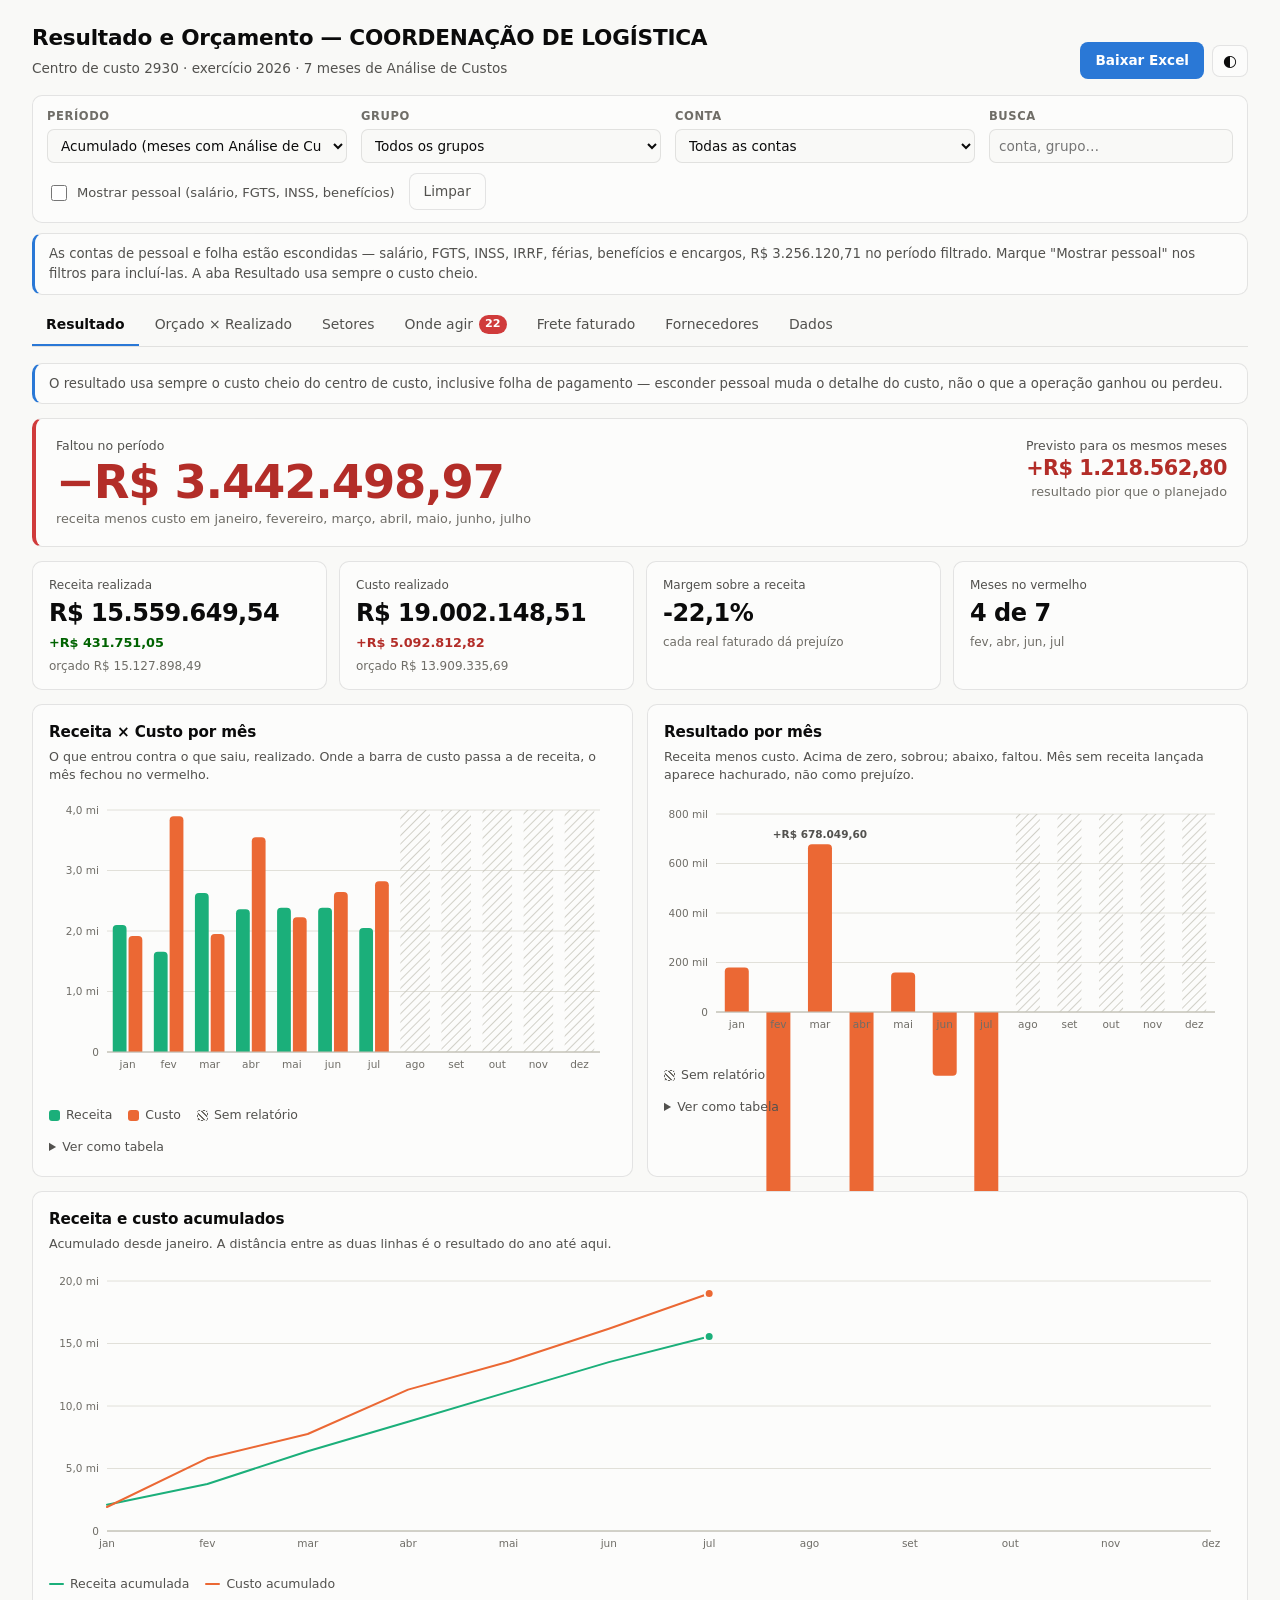
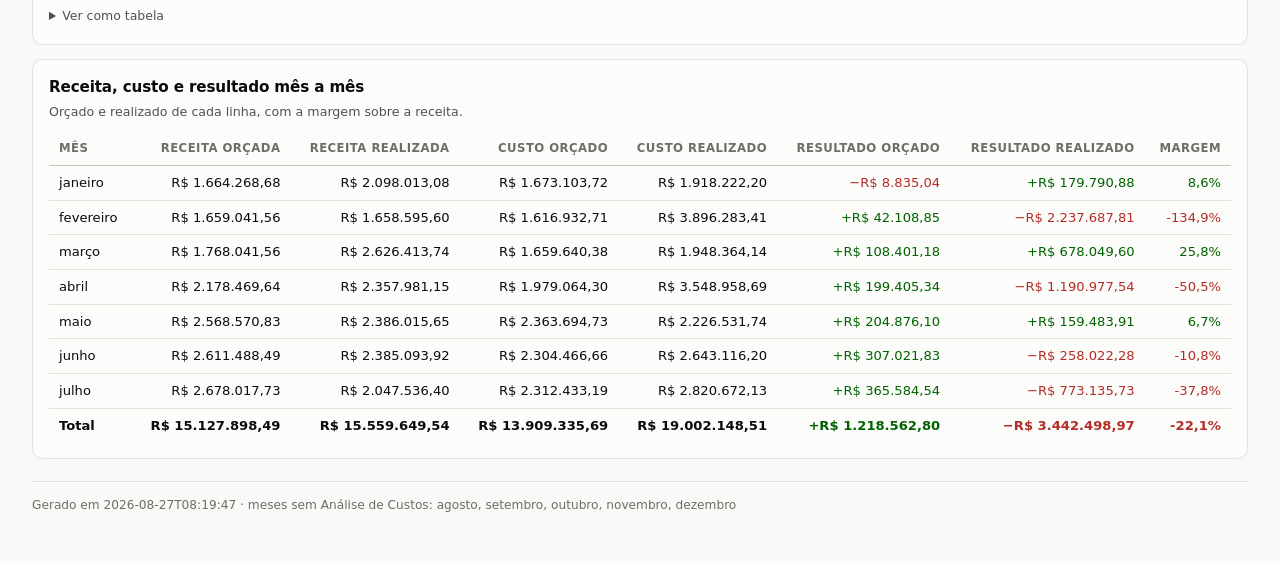
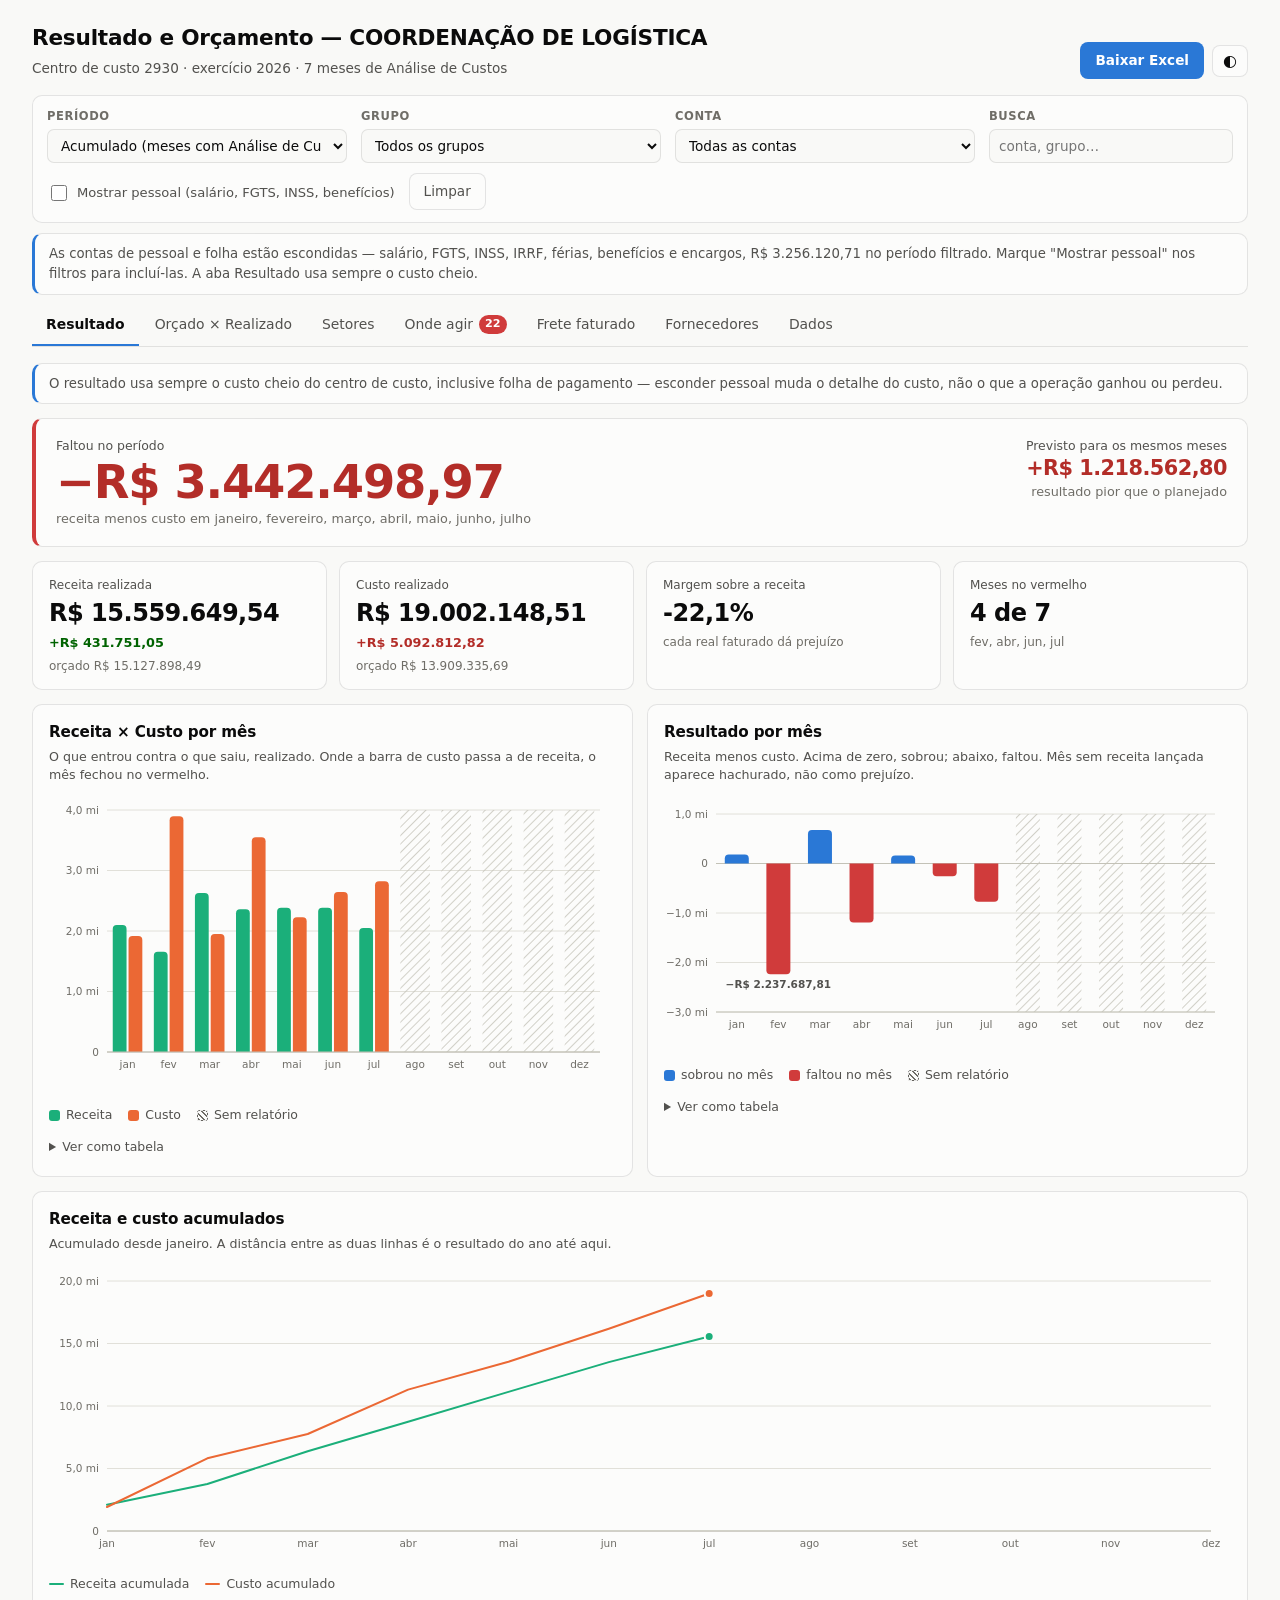
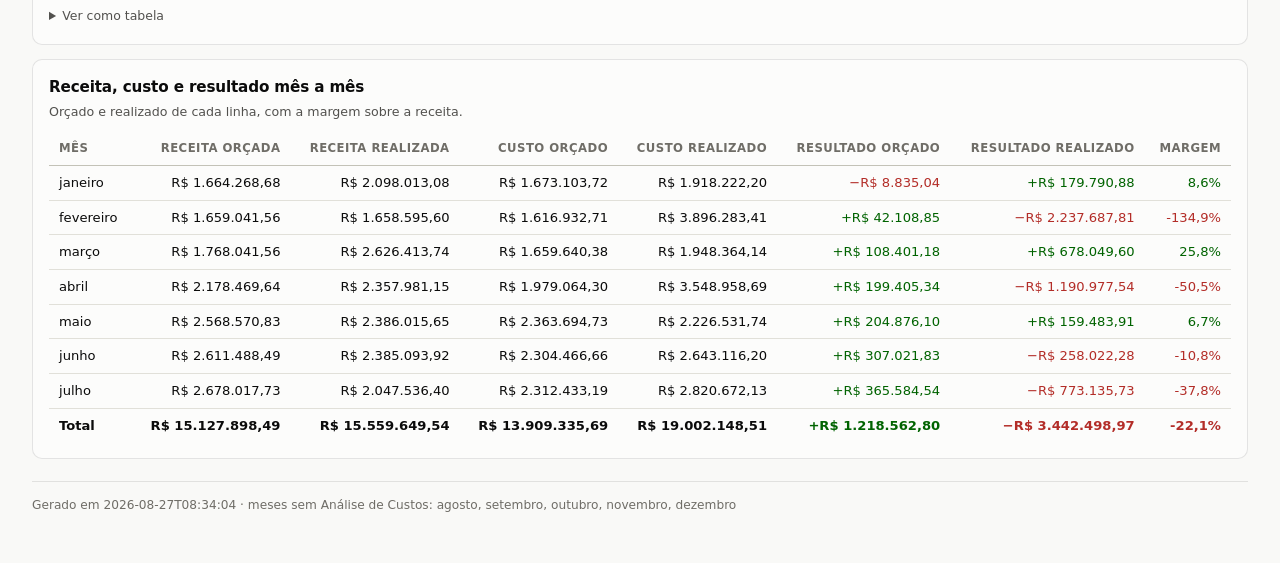
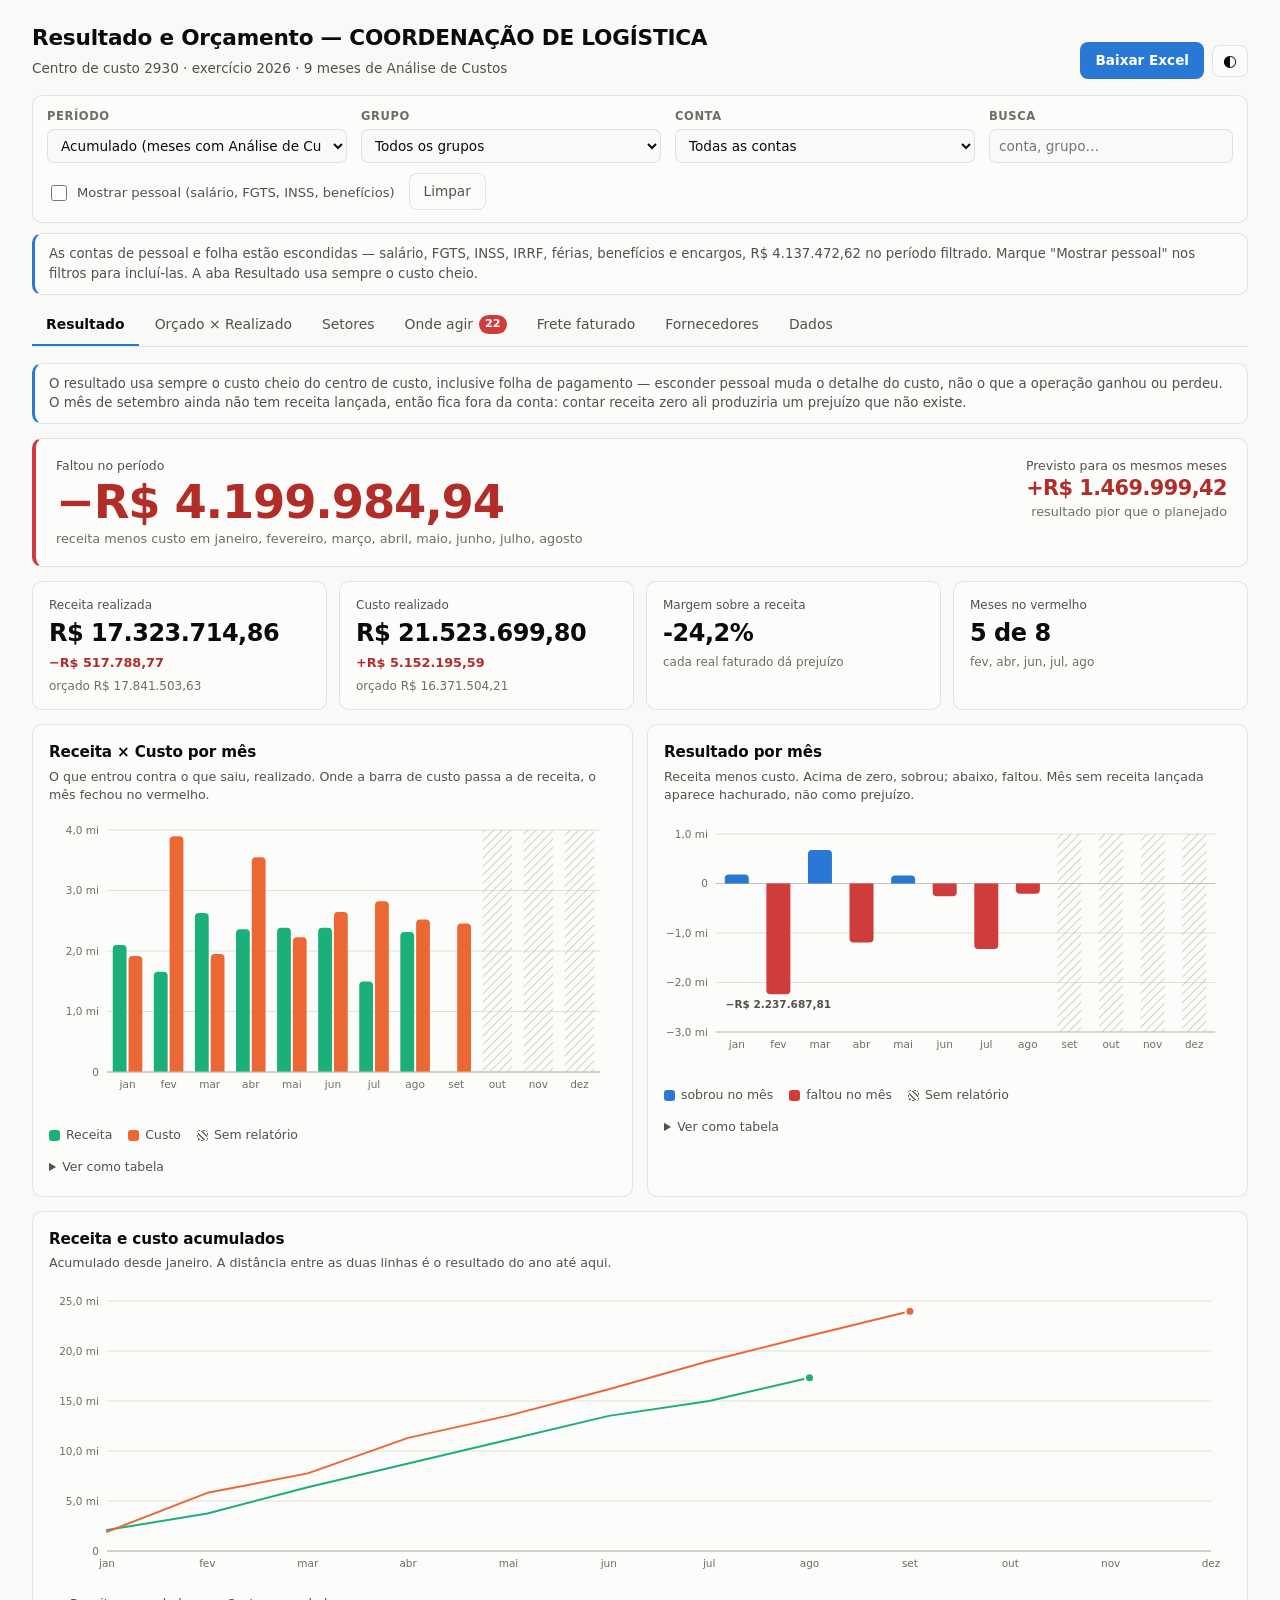
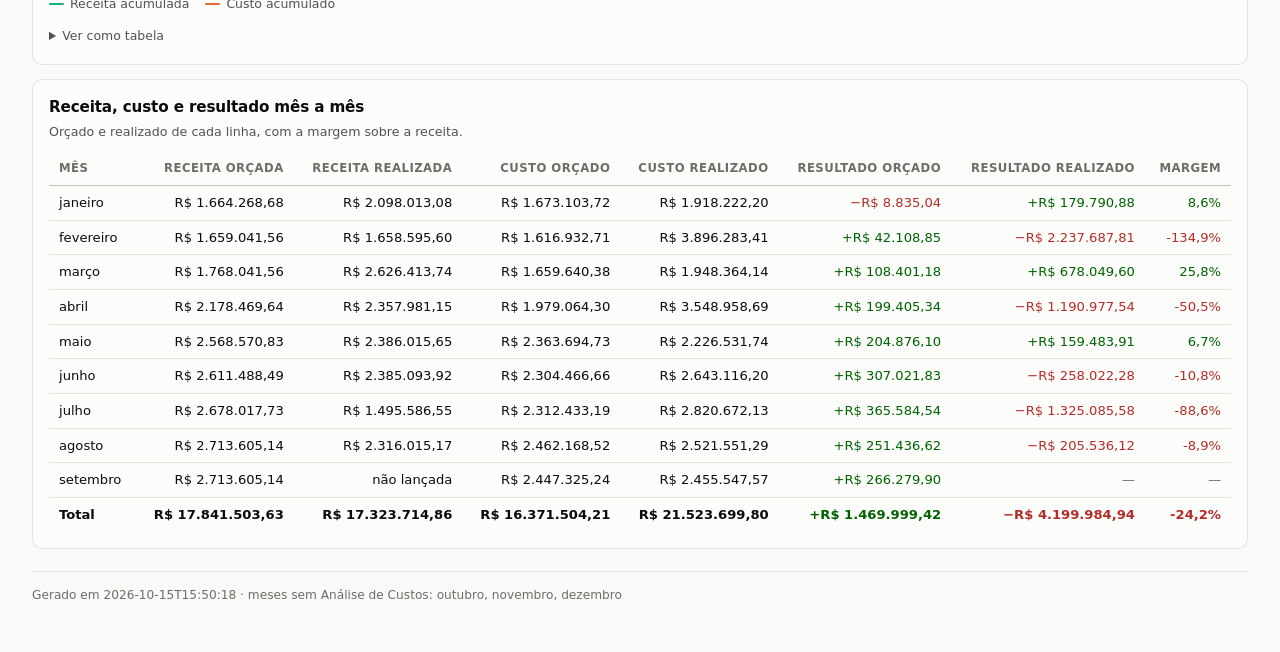
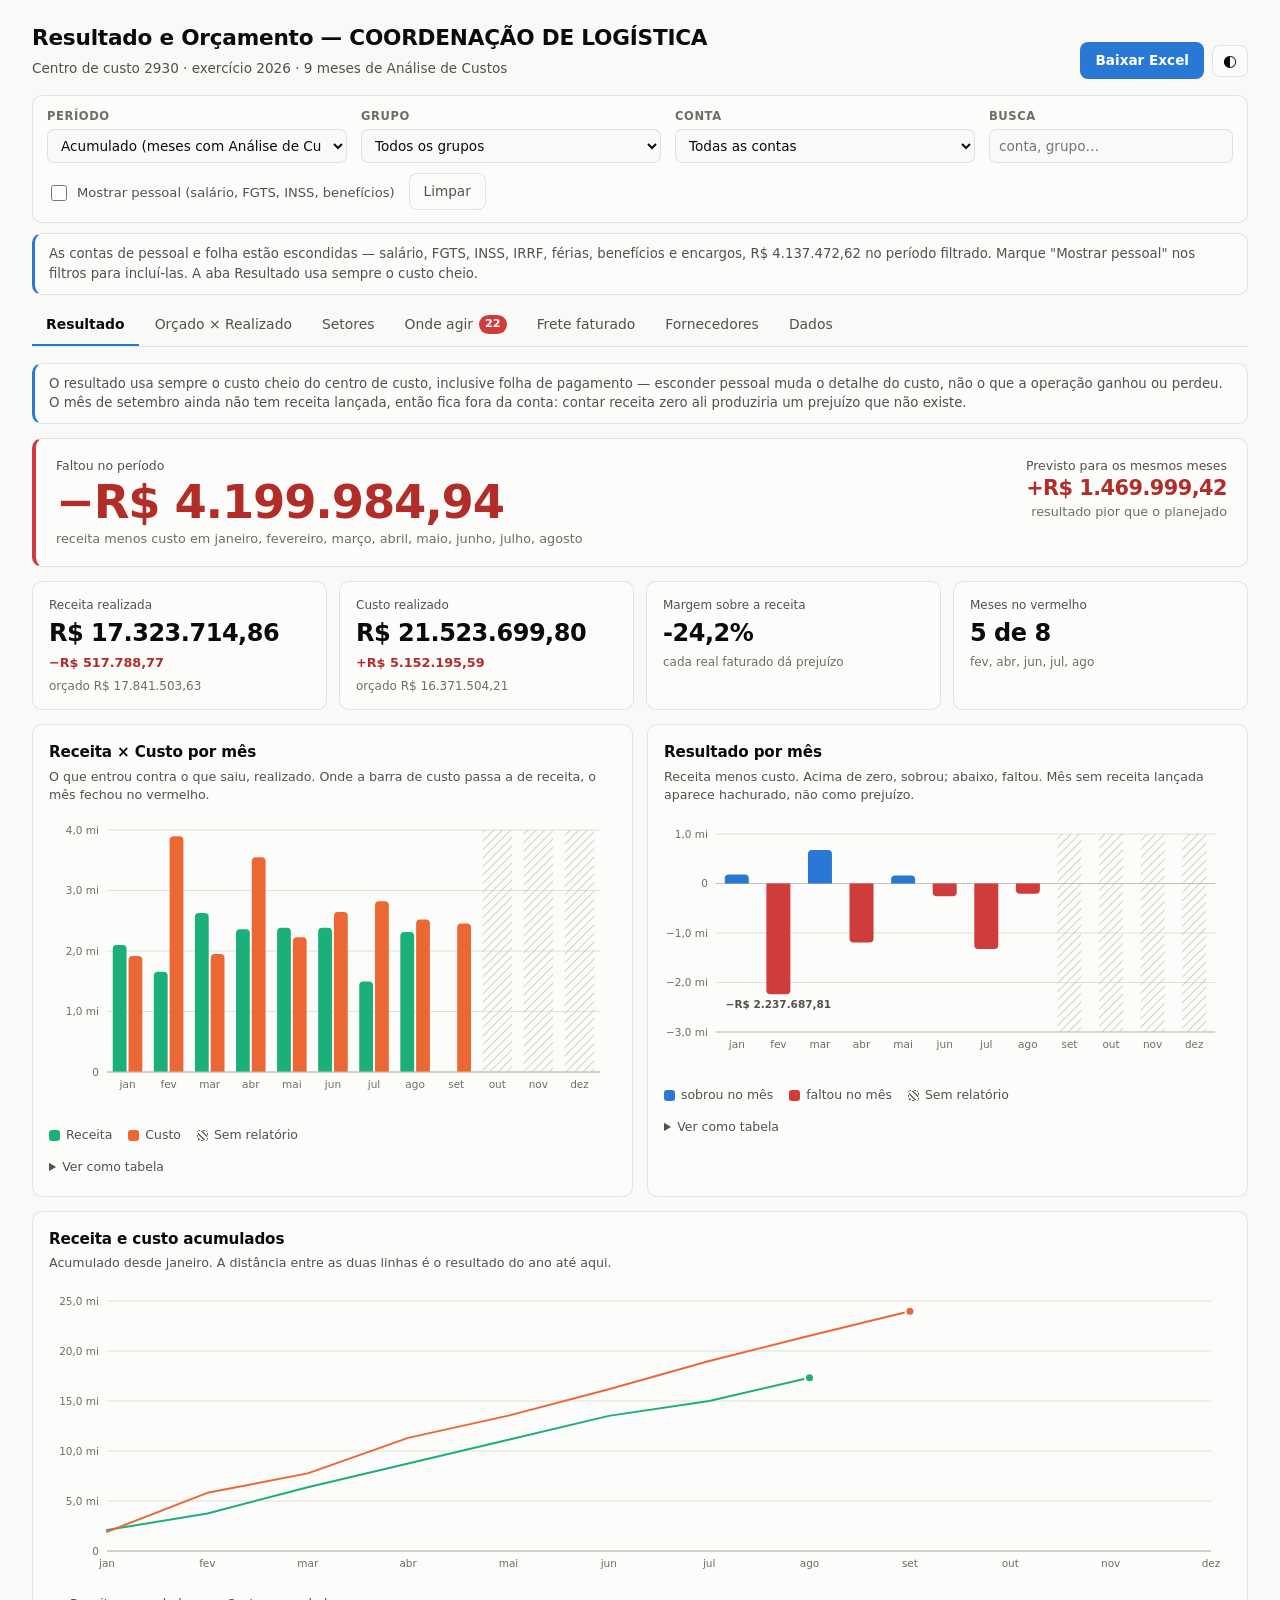
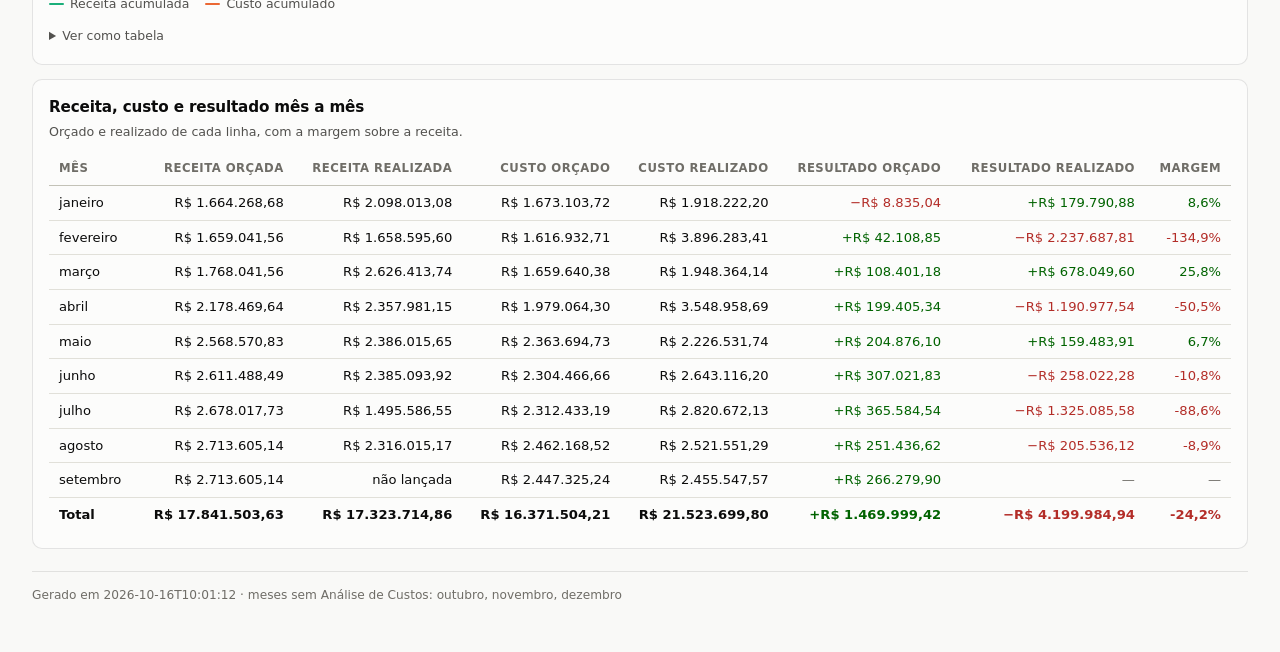
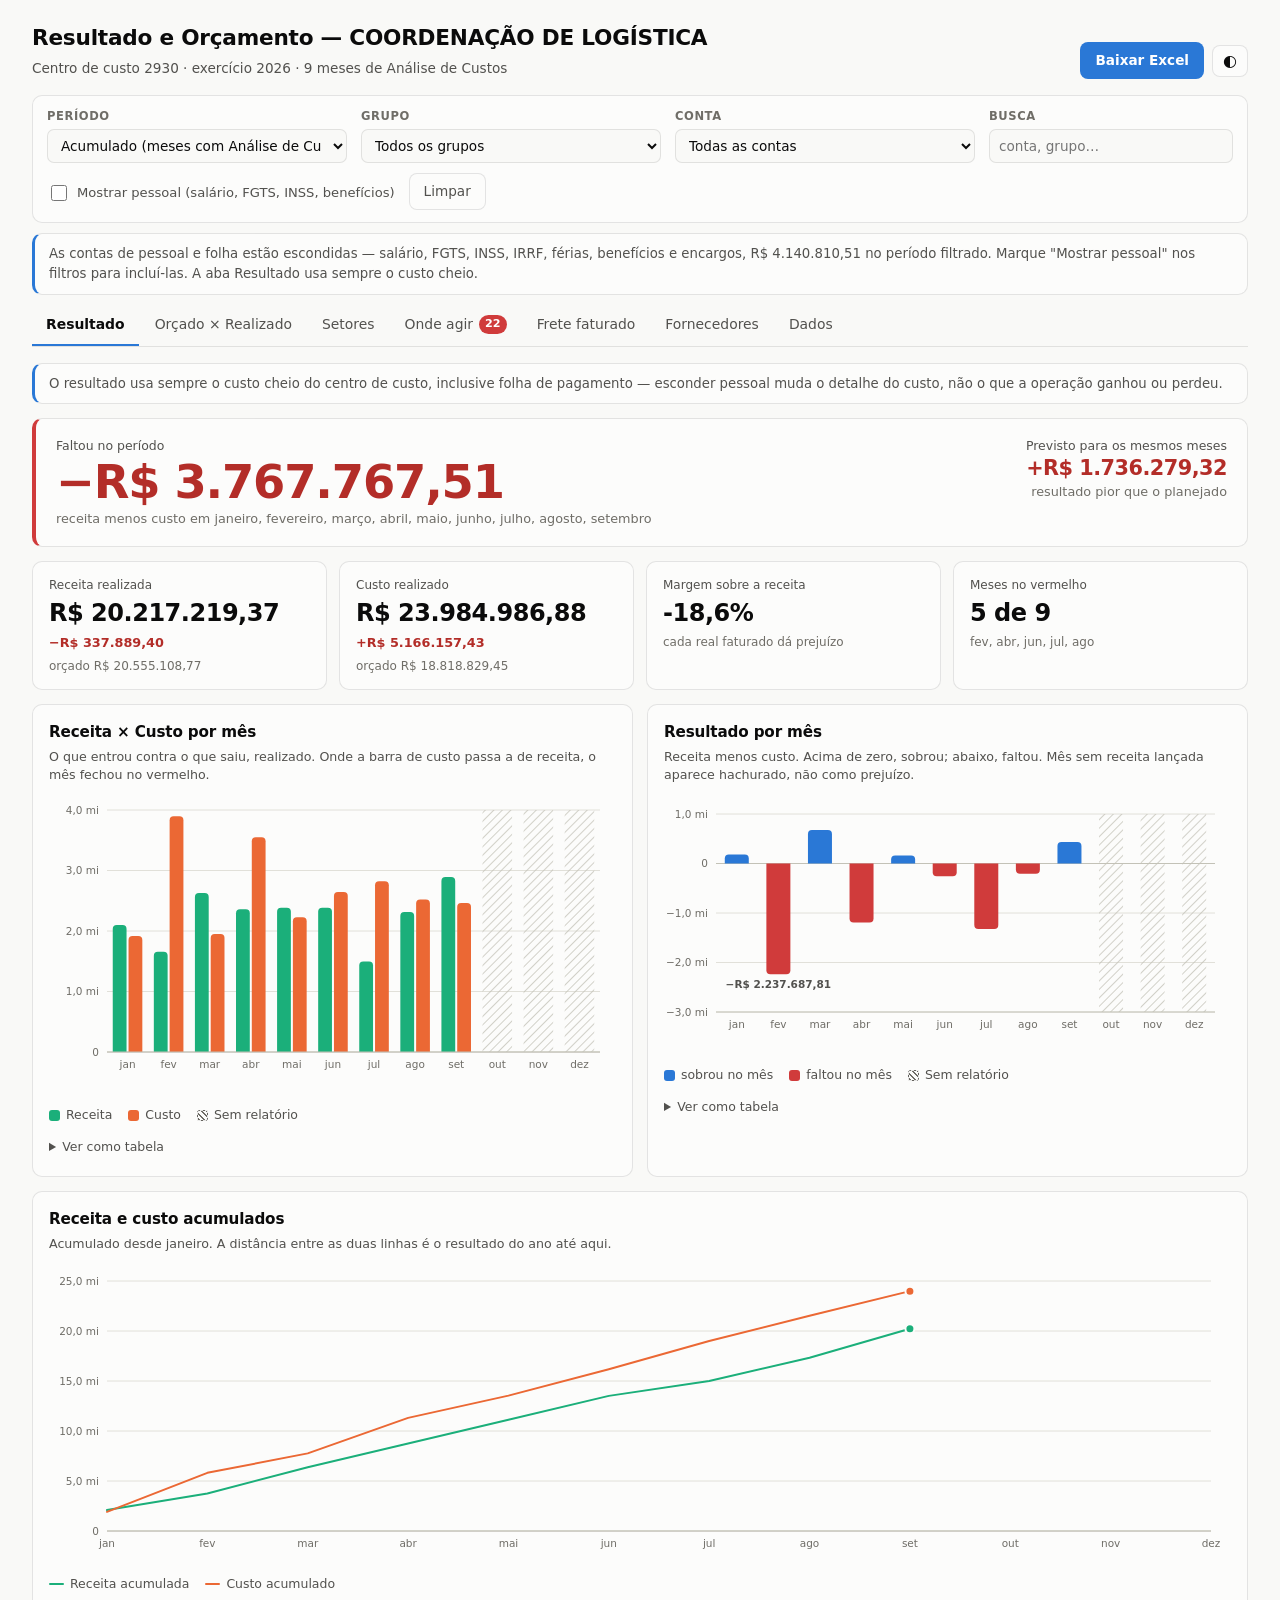
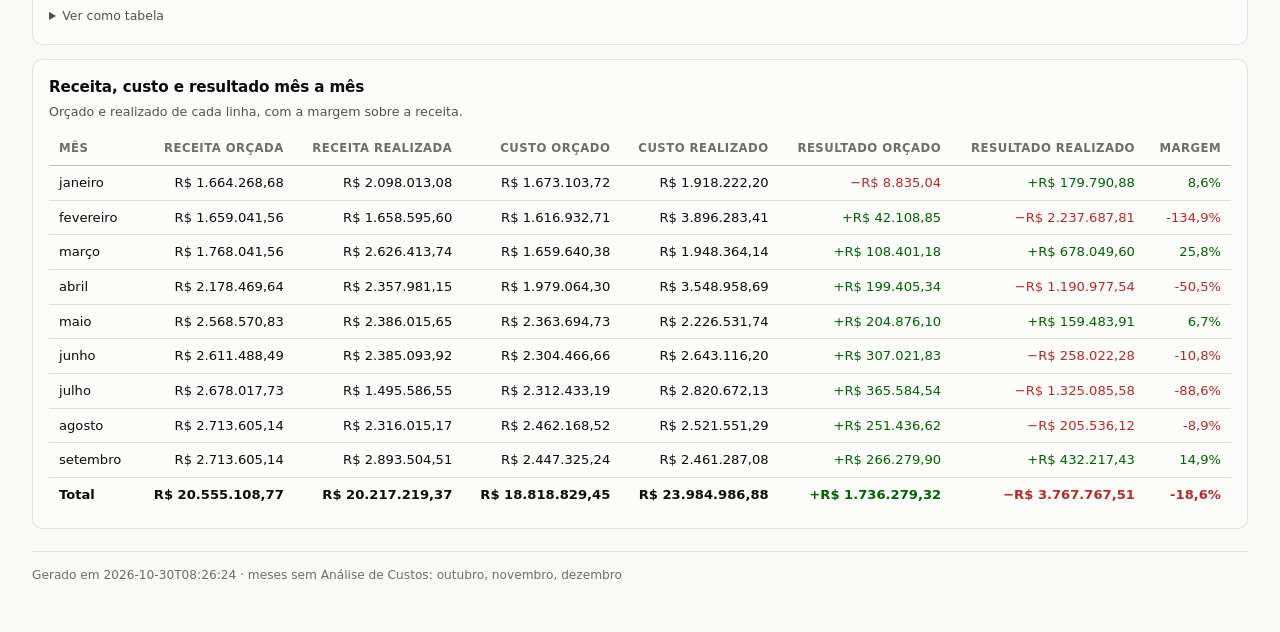
